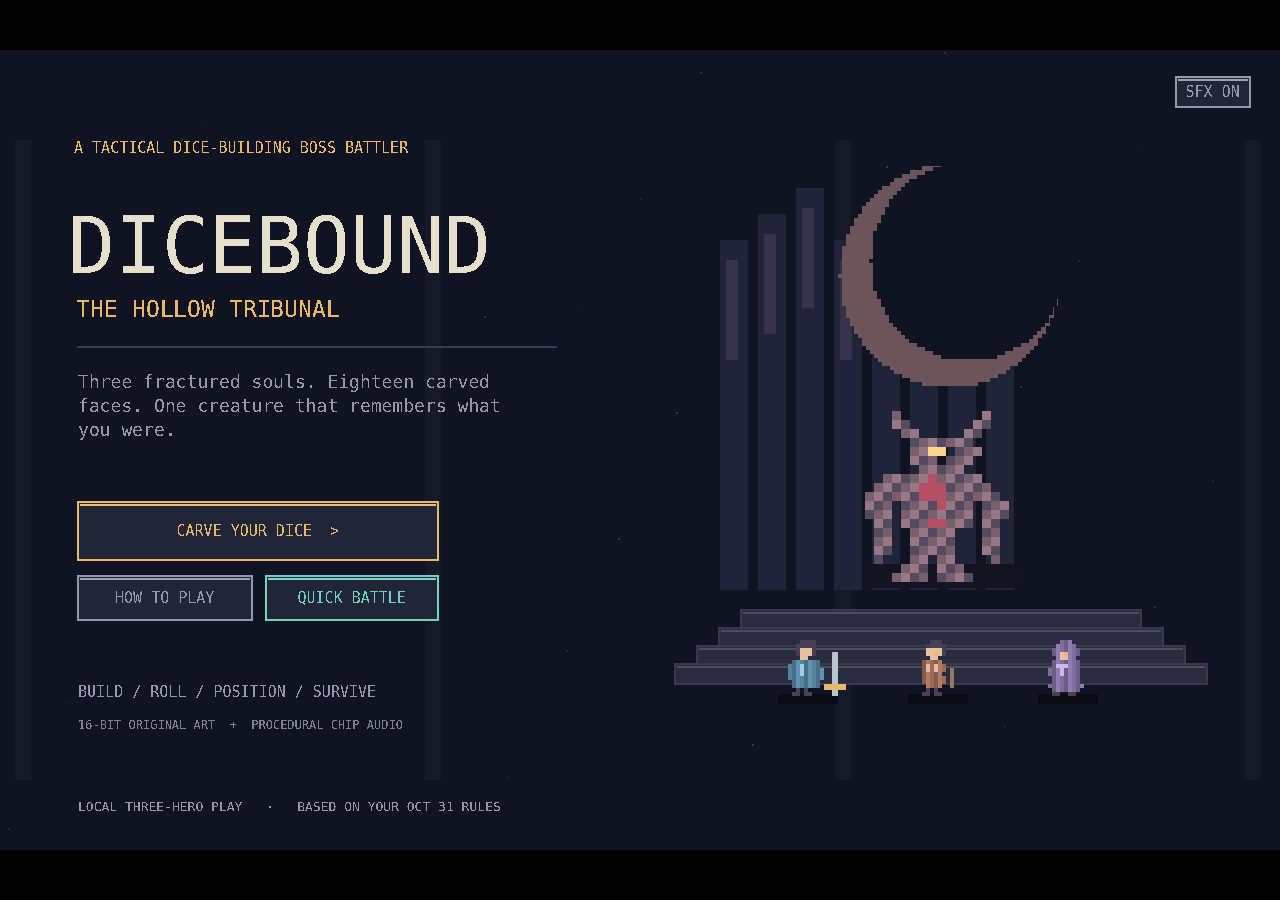
==== docs/index.html @ 030cc80a "Build Dicebound and prepare browser game for GitHub Pages" ====
<!DOCTYPE html>
<html lang="en">
	<head>
<meta name="description" content="DICEBOUND: an offline-playable tactical pixel-art dice battler.">
		<meta charset="utf-8">
		<meta name="viewport" content="width=device-width, user-scalable=no, initial-scale=1.0">
		<title>Play DICEBOUND</title>
		<style>
html, body, #canvas {
	margin: 0;
	padding: 0;
	border: 0;
}

body {
	color: white;
	background-color: #101321;
	overflow: hidden;
	touch-action: none;
}

#canvas {
	display: block;
}

#canvas:focus {
	outline: none;
}

#status, #status-splash, #status-progress {
	position: absolute;
	left: 0;
	right: 0;
}

#status, #status-splash {
	top: 0;
	bottom: 0;
}

#status {
	background-color: #242424;
	display: flex;
	flex-direction: column;
	justify-content: center;
	align-items: center;
	visibility: hidden;
}

#status-splash {
	max-height: 100%;
	max-width: 100%;
	margin: auto;
}

#status-splash.show-image--false {
	display: none;
}

#status-splash.fullsize--true {
	height: 100%;
	width: 100%;
	object-fit: contain;
}

#status-splash.use-filter--false {
	image-rendering: pixelated;
}

#status-progress, #status-notice {
	display: none;
}

#status-progress {
	bottom: 10%;
	width: 50%;
	margin: 0 auto;
}

#status-notice {
	background-color: #5b3943;
	border-radius: 0.5rem;
	border: 1px solid #9b3943;
	color: #e0e0e0;
	font-family: 'Noto Sans', 'Droid Sans', Arial, sans-serif;
	line-height: 1.3;
	margin: 0 2rem;
	overflow: hidden;
	padding: 1rem;
	text-align: center;
	z-index: 1;
}
		</style>
		<link id="-gd-engine-icon" rel="icon" type="image/png" href="[data-uri]" />
<link rel="apple-touch-icon" href="[data-uri]"/>

	</head>
	<body>
		<canvas id="canvas">
			Your browser does not support the canvas tag.
		</canvas>

		<noscript>
			Your browser does not support JavaScript.
		</noscript>

		<div id="status"><div style="position:absolute;left:0;right:0;top:18%;text-align:center;font:24px monospace;color:#e7b86a;z-index:2">DICEBOUND<br><small style="font-size:14px;color:#9398ab">Preparing your dice…</small></div>
			<img id="status-splash" class="show-image--true fullsize--true use-filter--true" src="[data-uri]" alt="">
			<progress id="status-progress"></progress>
			<div id="status-notice"></div>
		</div>

		<script>
// All game resources stay inside this document. No external requests are required.
const packedAssets = {"index.wasm":{"data":"[base64]/IaeGt7DddiQG9nGhp7wOW7HyeUYe0mEu8hhfMrgxPD1MR+MNySrdbmh+eO+vq5vrDOTsZa3Lvsx76xPCkWyfKMun0VJxlJwZP5aqzVzqtiYJGNh61L8ujRsjUmkEmuSeiyFpLKkYix4Td4bT4qT2+sJCuupuHVtNbJvpGTr6zNlI3V9f2NDWzquWzxOr27oIVVh/VRzY2PmFanQGlo/rps8Ho+lEuOUw1hAMp6AZFx3lZY0HqeSxxuTzhmfCmN5fVo56cZxynsdG2qSSXPqekvH87VUiwkioMH5pOmo0JpJ9VnXV/[base64]/UpyVVkwoKKmcbqSPzjSnibqytTUpf1z5fT+S8LvXIZiCwzkflLCW4tbVEk2sJi8YJ28fazo26xRt1i2egoDggsFpb26gbreQ8HteUpDgvWFIkREponto71rwJiXWlKwVvQzMe1zmP14Wu11M/CVPRDlzXnpI8x4l5jeXGWOGiUFjTWwpnBdp4TZBrXAPEjrXHpbpN3h9PGc1Y2ltO7ybE3KjJcCwEJxSdKjRWlqHQSswj3dlINEUGuF5XZwrZdWLAuMbmRPZKOJliRo0TpLVQM5WZksdKeApyhfBYkaJRV7omvxo/[base64]/[base64]/[base64]/MsMrq1ifKt9ZubrNAmaiWlzFh6VKhemS3tibCU2hpvc5tKuySzrxel6fsc131p/[base64]/mYbCxxTZRdsc1WOSs3NQ/[base64]/KewGwTu5YMmpsvG7PcrbexBSucU7TcUO2M1e9tElmXOMOS7ThOWkFjM2ter/sgn4igxgyxpdRrylQSvPMJG+hsLtdcggNryqjGtXdLWGotnddnDP4pLxK+FiZ8RD0Uyqa9KjleyWAqUjc2NovY1P75ja153rT7EnnJsT/pA0GZ2mhcW5tKn1nDLVlpa1osCXhtLeVe42Ui/xpm6bZi8drUpEsoJy3szBLMhCWgeGERa7WtYTfc4/1fdfa0PW24P2MM9mdlf072543H/oLsXyr7l5mI/YOmi/1Dkublsn9Ynr5Czl8p54/I/lVy59WS/2vkzmtNhv2jpsD+dfL0ouxfbw5i/wZJ85ikf6OUdZOcP0fOj0vKE7JflfvPlfQ3y/4W2d8q92+T9LfL/nlS1vPlrRfI/g7zUYvDnfL4heYdfO8uw1t3y617ZH+vybE/KfW9T/K+3zyI/[base64]/PL16vj57wWnTwuEOPdypN1+oV3dpnndrze7RStyr5Z3Ult2nFbw/geRF+vABvfuS0+YIDrs1m9NnpNpnzkgtzgo6u3NnpKLnz0idLujVS89IgS/Tmw/qzYf0vZfr4WF99oozkvUrz0ixj+jNV+nVq89II16jN1+rh0f18Do9XNTD689IW95wRhr4mJb+Rr26Sa+ec8YMCXrN84QeVvXwXG3KzWfMzQS95nnrGYXIbZrmdk3zPL16vmb6Ak16hx7u1La8UK/u0sPd2vh79OpePZzUw30Kivv18CK9+cAZEoR7iV7t1sPpswKRM2el2LN6dU6vzp9V0J+Vmr30rJT3MmEz7kFN8pAeXq6Hh88KKF6hL7xSUz6iubzqrEDy1ZrLazTJa/Xmo3p4nd68qIfX6+EN+vpjmuSNevMmvXqOHo6fNT/FNCe0Fqua5rl6uPmseYSw12e36s3bzkoP3q6H550VnHy+Xr1Ar+7Qqzu1ES/UWtylBd591pwk6PVwr75wUl+4T0u4/6y5kaBXgD6gh5foYfdZ0yPoz8l7Z87JzbN6OKeH83q4cM4cJujPKdbrCw+ek0o8dE4g+XK9+fA5xXph/+6VenjknODNq86ZJYL+nNDca86RX7vX6rNHtaDX6QsX9fD6cwp6LeExvXqjlnCT3nzOOUGm4/rsxDlBtFU9PFfzvFlrfYvevFVfv01fuF3b8Dwt7/l6eIFmfcc5Cil3p958ob531zlh9u5uvXuP3r1XG3HynPkSi7pPM79fDy/SwwNam5foG7u1UqfPS/[base64]/Ft+Mvz6p4L3xps8FJn/aR9MeyU3IxPiLabAE+97fOZHec8aG7yZ8yivyAzyMq7EizHYQTA5MrHRu9Jb55pI5/2XrQ0tJOY+2iw0rQnOBuvsLps5ZPMV28ENZ/IyRGMM/[base64]/J0ZjStiwKK1FCpwXQfAanAZk6vhtMieqjK4bWo14m5qeGaAtA5i3ah8YFbCZ6AjGEmLVY59ADWH1u2iis1zplCMqAdrVQuVbrGlQ0mFZoAzuiBXDQscgu8603WYtso/VAe2tbuXEoIALwuQ0xzu1EgZbZuGBZBUNIIVUwwDD0MqqAZx5pgtQQUOmY1zjC7LPoWlQOj4GTHojG18MNhqCOrFSrFayft1ehOw3yRKFESTQNReIhet5s3+sBHnQB4AEc5CvhYruVRYNOAExKV+YlkBYdv7tV2hxp0DOAnjvGfHyej4w/6IAhePVQFCCF3Pjo+04KMc4FEo9nRVtELGAjIGAFdsvLNjrveNpCGUA/30O2LwSq2FNMD9QEerpiIN2BzrDsKHQ6TgCiGPvy6ueAZAntW602W5GjEujyAqjvM6IPWIMlyvZ6rR6IxllTlCguhpABimiKvEucROJWq/KoYogOlGZd2SoAd1RnFXR+0ZAq0Cc/Z1vEliAdg8qjScYtxo9aEiNaEIEh0qfsQuAcynI/49GrJu8VuGlKVj2WX2HFtHQPAAFPbSzAUqwd/pL1D5ISDEsMvVYGdLW5ddH2kRKU6B3KBcNI76fWsw0jwBzcwYfFVqvrBRe0tmQmrgXcyZz0N7q1dDnYBrCOUPAtwsnZPXi46kgTOZlCGJIrEUl3kziBMOQRkf0JHkC+4kzH17UI4F2KmZZ4ZUkbnh3nyUE9kZ210Bo79H3rZz0JNWedQ2kqwoIv/LIFw0alkUvKOidw8cvBs9aJUK5jWgeBDQ69tWu3Z12ArNkEIqNAQLci2F9mHyc5Ao3BOXL2NMoAKvmLgDzYA3hp6Bn/NjsDUFB/[base64]/XCKzHk+v9oKDAMFl/+cvbd1G/sJQtjbTkTBUXDVhHavtWmDUI4Q1oY4jQJy8y7/AOUYykEbwGkg0IryOz25U2+IjJwX9O0ThV1hBQUARvd0yi2wEHBUIBuFBCo8qItpsh+LVlYTEdSIKgfYHHgk+q0EBgLpWwWrmIcm6IIMxp1q5WBt7/ZUKnIisSdhfdQ2QUuA3xNOCiSkKILAVYAC0DcgIWwMmxtKbhREpBLQFAxEBX8K6SkERDKDr76ajC/m1nbMIKqkEf1kxUPco9Zf0RZDX3ELQzAFQh/nFnyMPKlwA3YVuAyLIuNouQxshrrFJfUhN0OycIy0lZNYW2ThIGjnfttK7fKc+ojNKygj1LBA23cHW/VtHI0gBtEnOaC2PxE0uSqLKkCDBhBIyDUKrTbYKupkH0JJ3xQp64lRokKhhsA0qjZ41ZALgu9dtL4goySKs9G+1ZvlwIzY5Iv+50TBbO2xisJmxYsEBoETYZHkGFgLebothpDIoBE/RPf6AP2N3WH8sNdDPXyO1PuHLtQwMrFgS4YsGkLggK/bRjAJZZift5+ywxabaUSZeJyc2uVPCN7BlLjBOuiiNlL/RcZBpGjXR/cE2gb1ky3gmwU7RgWLlt4TETv0xV3+cZvqQ3XYQG1GZssiQH7eF7upyJwiLIB0ef4ecK8yRxcFIkTzvQQcUNHuiRFKd2ELEFmfqrTNhxBwv2N/xwpK4DXrq7aX4zOMudJTC7U2Y9tbg7Jo+qYn+T6I+6CVcvC7tu1MEx0ahUs56QziqPFFluN+JzODrjXNpiWjE/EEHYGBtoWc+G7uLxGpOBFFn9x8WHnp9vQw7IIaNGqZEwXAC/ZWtigpghn5oigiBP97IBMuvs+/z1O3d490wgnoqCVYYbgGnY2Do5CDUFrMWiOqwzm1BxRQeZB7jl7ylVc8Qxaire01D8klRTnw0XfkGQGCdobmIqBFFS76siJLGBHoVL98l1zD+oVVFLfg/CDLCAAaOGBSu0d8bTdpiwo4EjpKMrAe8CzkIEKFbJ+YZkYuj7MQAo42ctglPq4C/6IqsKQyJ5waf4DMP4OhZD5P2tlL8QJLAGTqfFWZ3WUkAVSAEfC9At2CuomehppHBYLxbNoQ9+KIahuYU8gzUWpGoJmMNgp62Ox/3L4PeMB+V6zN/aHCP82Hp7EO3lwbRBS3Qga520BpbTanJqxAdrsqZhygFYkZ1n2X+2P3hHN/CYhEKjXeLpPgyOSWXZMq9jGqVo7aFSEFbul37yaRN9FBYj6h3TQiJVtQX7QDf2cvKmmtTnneZiZICwiIBKkFLTa2Q1k6XwoW9DJaU6t425hhcUIgFY6BpCHVy5xyAH/hwQIYmbGd4NrohlMHDgxVeQZ0XTnM83DB+3vQIvQzegIADb8AeKGFVYDg+C5iPHEgHnCwhik4AHZKEZA6EQSm1QjkN3T7TXfwuA3D+CeO0rlWWPAq7GJ0lt9BBvWNOVj1Cl+GlVAULrEtRyOYJpqhtCJMqOR9N9T0ts/jX1mz6mhJ8jkQmBpUQVwAlVSKzsQxotEADUemgC0wekBwR6p1V6AcMDsnOhg1YU9FES2IlMMgIkthzjcpQYn9WYZnz7LNnoiBCStoTzqo3VZtC4wYFmopZjFqcaIc+lYBqbDk3Zep6gZqPpulGlrsBxQsVI+oSVrpU3aJMe+w/zXaEuIQdJ65AdrqSZvAF8KIhAQSoVmGFCg0Zv8c3BpyUHi+/W7kcmenpE0fmiAukFfeg1oDnhf2LI6gHY2i4K05YCoYldaLha7dMPTL+0WXF2ML5Tly/0I4i00buqBv/Q6TH7a9nU50INCy76GaUeHHo5yYq3tWWAbzFuCI/cfiVqhv2w+ADeHkaCRnkaZZZWIUF3c+jsbbwQBCK+wHGJ15M4RS+91QW/x/IBcG8+mQg6CT77W2ywzsgi/IJFhP8BLrrhFUp30MCwx5CLJRHqHbLfgzivwmYg5wiBwBqG4Lc5CeiBpLAHfI3xgL2EvkhhlRhWqpJXMBzw5SAv9FyfKilbnHfAYuPSTBeA9JkwtQJ+YZCFQ8LQPywV6PnoWVDDqTUQbuKkAtiJaE5kISg2Cg/RXQlWCGwBq1INyl4TBSeO0dkxuXrnC7hH4sKam6/37A8HFIUrLHkQUjAT+nIg8mW61SQN/DdjxIZTK6fyFun5GlWh8gdITCCSj+Ue64nunEEaUuftQMHW2Ew5DeoG0nEgGER5uFetG/BBg+DpBnYSDsDva2Y+P9AfAbYBXYETgyW0I+QQMYMm3nTljm9tW2Eyg9iXrYCpjCwdcbW0Dhb+es2FQ282IbX75Bojv2MrvaUN9GN7XZbagp2KmlOWQWqM8RM9Fu2FTsczFZUeBtlEBUlz2TvN+9390AMdES9i1Vg/0t5pR3o5E37/duSXFroOpOS5SNL/NWixnLi6CA/VaMYLbbUKB5Sx5IYF9BxKHmNBgQZwBXW1aiSYnWThFofw6986/80b6zp7osnTorVRaKZnAI+pjuppEGc09kK3oDvCMISYvpDwvHC30omRF6xp6MXj2Dvwe240WCOW82Q1MRt23q0zb21PiE5kugAPWUeCDSm0OgANsIc+nDUrUFTyeaX/Wto5f0FUEGjjdwoU1+Qc8NTN9AtAHBgv5R3wryH0pxoB8FuiLLpm8ivJNMBJl3yMvBgsQ1A2SCGIFOmq+0jv1rf/Fiy7SJx7QnHZ2wthe+h45MfxgQzAPkZQ5jtypiWdgKpec4AlEPlEcyKNx5zF0lrlphN1TVAGLaK2yUGdKkLehALUtyOxcW8kgDo4lEV3lazgVVfXaIbNdQ7QVP6Sg7tkD7asXaQ+jA6EIUD10IFe07c4BiWYiOJr7MBCN3jCw6ltBpW2CEvg8KHFam/DtuRMOHYdzQKQU0EgylIKpycK7CoFFOsCgWaji2rVi21LzA3VQooCJZRpnbiEJv4qEA1xgG1VahAdsiEkGin9ksZYi4TByZHhloBoIAkvdE/xZO1qYLFTn4/8YrOwIDtDlfz3zGOxmUHVNkRkWMYZFUcrIg/hz2kLEdsFDxhRF4bkBDk8RANJ9yFs0+0HbOiH72F71r2m7XCAdgS9Dx+b15tZ9wom2W75I3ghOu5EVUArMq2lEjPyJrciJGTBKdvljJxfMSKGXIYVeZXiBIbIjdJsmED8TatWrO1UKXZ6UfUIwOMr1cDnw+iAPVopxIMbuKSuUxKymYUYd7VB9yq0FwiI4JcpKb3H/rzRubHxAO2Wqu8sgxB/IU4SbEMxX8wSuHWjXQOaCCFi3lHSIcjTg01bYGMQwEzXHrcRfqRAnERpzaopfK4IFLXIhWJ33RprNq4rHV6NUzxvdhpxUCQaT/Gwv8IdvR31RZbvuihM0xNBe9PyiKnvXH/Fxe1urEFeCCPTDpEOmNlrrkRp2Y3m72ObQ3XRD5bfFluzIcWroOBqJRQjyW5gPet0tqXBwUKMvcfg+IBgYu4EfdLIjPYFh8Dvmb0ep/R56FRpTASPFsEUHpQIT9AhUAtcx+CQYeNLrlD/pT3wuj+uKp4JaWKy9qv2iIMJ1DrJoX0aZyxyhHkQ79UXLwiQKeCsVwyVJmhXwFhlPIH/Ti0iDhQeeWIQT2vK9EFlH/AMXBJAPvA1ZCOQ5Lhlb9UORvJcKIDM/t3i1Oe7DB0qx61tmU30Dnv+Bn037INxuNqMxtVO4yLdBdlY1GIzD1q5x/pncvoqSPuyOQEsRKh0MQ/SEuJCl2A7COFMShJVS0iEOiU5tMAG0ph1HUUvPHjqak219xJALY3Ka65O1QWCKdNMRU3z5kE3MqojK1Wn01twpGmnRlr6I3lp4pp9wKui4MdhJpcajI8nwI/cb7zXyLZMnRQXqQLB0ci3i14CiKtblq00wUOWxnfZKj1k5tu7dYde+hPaW1zY5oCqRO5xTlxK8kSgMNL5He3ytUtNrrra7SrqO3vQBFA5BgvkAEai7+34hpKlyD0pyC/[base64]/oR5jG1rWjuPhb4mx/v/hwcQrJLghJbZyDhaEH/WKhsmHlRKS/NafXFbywCNTjkO1i/O/Fcml58SLk/wMq0TP0IFjVbMQbgg2iv3wXtdyStBJLcCxWxY8ybCd8AaPoI079Dk6tZPrv2LWRsQP/oxf4QQE1J04V9CeHq0wpHnUYqBAmozKsBPqNOSSJwkJ+1zWBcQqAxxesqjYtcPX8QFmOqKQSFaDdWerBRRk4eNXLoKRyxCFy8Ai6E8AJPg8LA+x1JcgwqyXnJ11wpOZ/AknQmQteXJByuOVQCzn0JsNvgo0qTGVglTnnooQR7WL+H91/coY7/vNdCGS6f8uCA+9hmAM8dOiK+54u8FxsYohyospR8vsOkHuROk10rAGKNPSQu0SikdiYZ36u4IiRDDWyG4snbTMp2gEy7rA72raLe/YcDsWI8IfGrWq37uNRGkg23hKOQqbA+C/I+NglDMgQRYgVlFEX49qiDhuz4papyxDyHDcQ6LE2YOe23XQZzJdIlBcNk0yGJujVThgvyKmqhit59h7c65HF/zHZPCXbfgjnX/XinBMp4mVUPuZ/wjdFMVLe5IXGnBt5Du1QRln3EVCqgSGGBgRRf93SoUNUQWtLXhXJQxBsEHOHVujtIP1TGbHESNk6SLkjpQ0x41C0PUoaNT3XN8+2YcjMQiRx010SVhi7AiDmqrMDWUaQoNbvcmSZm1X+ycH1s+J/JsfKd6EDxGNEd4tp0Ltu+j30ujgD3eKB+X9rX+D/1M1TIaQoLORILZiuhyB83R81q0CBTpCYlI4IDJv4fDpCDDAChGEBzEAQFoo8avlvfPff+nfYX6PuYI5SjT8qeK0S+Ci1Y9SvhyyLo06QDjw87gfXCzl4cEcCg2Q0iwhStMktFsSfDqimgljogFDdDYuia/A7epROflQkFzXa9nq0a63IIzOYGCRMbGiGGNykLlQUYsiMjFgbRsVXLszFvsku2+9nPQciC6hXxmeRSvNCstv17/yvWVOGX7NvkT+tGhmS/[base64]/4XactR2OC05L3ARPQt2o/KSJz6oGv7DQI0s2J8emoaotfLyA9IGpq0OhWsPyqjEYI3jLdw4oEWyoDm4MV1K8gYnFrciitgNLkRzmoEAAB8pCrXFdoQDUTZPs3vFpgAKxLDUX+UA9FRcFeISvQMP/Qlxzk5bgsFPqYBtR9gZBowcUFwlj3r20fbmzYYGrLJG1Hkq3E7GR7oTz0Nqa2rwHZ9DzKq12x4f/KXbS8/Dq6Cm7k7C/L25f+KOvbFG9ymv7RtYNPM/7qU6NocCTT2oVPUQRhqY0KvDMMDdimnJQl1EVAuhS3nRES6bGMUHBWNn4zvCCGMXNpt27Mk62MAzpBO7xLmIPQpdkzT/2/+B8AZltiJNxxVvOUID3pY9FVctkmbHHkWQWuJjs+AljcAB5BAIPLcMoOwPwA5XiJnyO5hDousZOgXmlVxjBd8raJdDG1MBM3/7sVR74ikilXm8yh4CTz+iH+YjiwZ0/W0ULyTU/o7BEXazqWQFXaFGB94te0GTrg0sWCA999JpAg/gBb/mVPLNVRL5mPQ4quPyFj7YCBeM8pre/CI9/PzeRrU4PgraEl9+1S3qQehdcMb9n8BF7/hzWoUiSRuA7CJx/2pi6f+D/9dPmNgR1CXHUMGkgmYpG3+59DW8W8LiTvKWd/QgXoVKhu/COLxHPcOp2T815bhMDvEnjp1KrR9frhHPfTE/RWhVeUHigoKEjQ21BBvByt6OXlR5o4t0ZpGL6608kCfGWDHYFLcLIdhpapsuYIiTH7//b8JmJZ+ZcTQRupqjGCCmE+CStUmUDSyOQBkzGVA29LnScJcwWkxtFDVSno9oKLTFg6hoP5Tmlh82F0Q4vg/oZmYE96uUPkP5r6bjXnQ2ioy0vLAARn5jvS8hgy0UP6u/Qv3l67+lzErKNOFxKtB9QmwxIFmRQXOVhZ4ucpdCUW9GAFVKiJoVQJ4dA5bUSGxgTyA/NHQhqd9LP5kIAS0SJ9JkFNqLFUvaluRRpIllcEsR7toOZ13YqMTIcXdKJKC7me6uqDvmhzE/kVLZ2+A4i3Sgb1PH7Hv9Xo2PKlS1rkJCjvXKYoP+Y/j79/7N1txNrj/y8e5p801GqpvuskuTLbcSYjSvlUVijTS9R8UcZWb2ay56rh/Fv7Ns/wePZjDe67aYxb3XGUM7+D+7sPppHs4pdnTweNn7Xmvff7zs+fPT7caJ56x4/AT9gk7esLuTZtze0wbL/s9hxuTrY9tb+8Ju7Pfa/RH1K9V4RZlW3dmFtWEnHUoP8ZDpBuaRuDG9C3Gd9vQF9NDuAE5fiY+WiNDoiJIaeHKiIHE5OHiOEUaTAlG7lJHA5LK4FtplyFzrQyp4YX9+xXVKRuO2RsMY3SpIwKixx0Hvo2wZiuKLZAitMUlSsQAeYivlbogCNuUw7I8kDt/UTp//zvtcrEIMkFX/ha0EbRNmUGzCe3aSkiF+o1gwYaHvsM/lA+roRvmBghbb/fTJHJfouDtqfQyruuWb3f7l7vOLQ+OreyH8hJuX/gy5OcgxMetPw7lP282m4KhVmIYCNNge8b6NILQh6oexYU2axPYgooQTIqB/xaXFyeyL1nRTc0wd8XvMdZi9F6qRtRvy6/I8KmE7ZgsK7JDdIWUQhkSSwcSKg6ZQ18Ql3VWmx9B5LLSD+7fyJq54/Elk1FlmFagl53Y+r0f9Dzr48/GUrQmEDgjn7Xarv9fPL8i2pei1RkJvCVBDktbELcOm3CsG491jh/vJJ3JmGO/b0/+QW2w0v9sizYMFRhC/AWrljwlqtNxpMhTl3Q7/dVexGiOZ+j6whXH322NunF9SKPeoq8k76JuwxXVfY0/1nmz23D/[base64]/eDjfkcYEc29obwgKVXdPpSIuVl0CVlfDgVQf1OKwGqiShEJZs6c0QU1CG0T5ln141tUO3S60ye403xxhraBgRb6kqyNi+An/QpYusizZE32FQZsbYE7MUxLh0NSYf86uoz9FV+lqk10XtNeYPmckg9zVeOFEzGM8dYTOGI9lvS+waoy6s/x36LanqDQZxsLIEAJdfsOUPeRgdFjUE9d0JS8/F/bdn3++qVPJFF5r4UysSKv+yKCId8zFHDsgxUfLV2z/[base64]/jFAhhbuJ73/pBgr9qNWx2XNnbtQp1J8vGqMoI53B/tXbiCkBKMQ/03x8lpRsoPKgG5iKepslgCKVcaSaONpN0toiz/mbOeIZJKsHdpYQldItOtOJbSarshD+CwXJz4ddeo+ZlZuN2nMS1SRFEC7x+W7gcpBEN2LqS3DhEqUSRfkuIxZcPRpmnwXQ0dFyQEDyCUhOAVldJZBOjJom94KHDOxdo06agZq/[base64]/4H86hqt6J8kSrEr8ZCq4OeZHQ0Q4IsMGHB2I7CVz/LgR7wEDZ0pGdEgDxNyK/0HH+m1g7y6LcagGfCY6rRPHjNhtpYzUca6bO+pXdaxFWAOLIDCcCigqJ0k1YrwdarRMZ6iXaUVs8EAk6UA9riFFVPuYZVTskNvxKDnHTHq1yTFjAEnGLW0aWHCjJsy/6ESBTmNzRFmx/duiZXsdTXPiOURbk6UPnnSqLUPN7baMbfg2zFHGZpQMtGG/5wfzLI1IuYPPgnSpWFLpP8rQHmT3UgpPPH1MYEBPLQrOt0dVZYX6THzs2ERwWHRucmw5e/zk8d/z32H99WrgUpAvC29xMphCroYMF5PFEQiw36e4FMYO/RX8GjY/wyVoSuZ/YItfsn/g/9A3IWBwPy89Bz04dl3lMp8QJlSAKAmO0gjK3tCT6kAjZwDYP/L/3NLdQveUYLITe4SMlYJFZBmboyNfNEzbuGwT69t5+xjAR3uU9OlPOAm+ZVC5iyi9Gg6/ZAVyzNZ10ZD/x8c/5mgOeQF+f6IWtZPxOleOqmP0A7RJqF1xjbIkoch7qdHggtE+yb5T/KIdTBuVHCbnhBafxHqUKHrUGNqRDqUDKG1cV4NdBWc9tHW8CwxKHFMF4ZrbqiXj8XlYGZYujzCvoXzKWApQl8axC8dhHwOmHEyixVoOOZ8MMCs19kcHSHNfrBTQJAEb2Lxu6H+QFffFf/Qj1+O4fIn+LAtOPwtHWFFG1pbxyJdEMEkT9/janmLYilCaPFBTcmJMuv8kIV70YJcceGeX/ymgKf40YLvxb3GD29UL55WCDWcx/Jm6YPC/j+yfkbJd1/1zX3Uhcwvf+Qv/ToZeruRROIHNi9+xLfqnWxL4B24kfl5uB3LxEVKr8u4Gb8sS9Avi/aDPH6A0h/IaxFgboLy/9H/t6Ac3K9IC9gyqs0i73BWc+uoXWQbHQF9oGmCEmaUdSfJ4TKXkJ2UAFQg58d05moQSocU4MwBh2bhZTV3clKYK4qkynGfHEboFEbdeZK7h8BBa+VeeSGK9ljD8gL8nL4os+5TH76+lFx4TknAL5NnGvcethPdg72yRHSebXTHZbnfxe/H65+zj9m98FSJyFB67BIK1V5USWohubrdkFAEm0IED+NnKHrBpdIJ0+qfu3Qzs4IEqRmEeErb+EBhzQfssy0dAw2pUYgdV85tueA7Q8TllkDBVzjaRibkAgwQuiZqGdj9p/8Q9CRFcQI7lfbDVlZDf9kG7GN8EPkrjUIbsOCeIYW8hXNF8wluSRstJ2IMV7cPYw6CHJp2EQucrFYcX8qoClYH/5Dm9XsKx6E0qwYLIePKw5PiM+FtRBahAQvTy4BGDW8S2JY+D8KoI6lLd2nkVVsoeZwNUUj1T7hJtS0YY7AoOS+L4Z9w4RfEBOo/Au6CtVjROWXbBVkF3CQcCHq3AcABhgl7yCvBh7CxlZwWNJM//hXX3g0GAF/gDDiqCTG3i6FYrL1ZOhCLxn/ta97mWdVVJb1fOwDEoQUUoyAzyeKSi6iTzAUs8I/tgnf/GqbJBn2OR1xteH67cz4FUnutGdTeXoVleALhC/2DPchIYel8VaFbBIVkv4ZPA7yFAVEBDKz7sfpvBAfWWi6Akvuf8IcfyW0I+dAuiM0RboetW8Db9FxItZ/w0wIseVC9VqX1WHI31UNeHKNfe3JIA1CjxecKUlrhbAXMaDhl2SUDQvUgNVYaSwQ9kziKnyBcarOHcmzmp1/2Ix8+StQZzvxkSiiVRyzOSgeoDLXKpCJLIyL4FD2aUhPOQc2+R2DLPmeB+Bbwrp21YxQJsCwwWBZBLAw65AJbyFZTF6GjIjqISBupBUFTngQ6BA++oZOnKoHYKIO0oBwQGyGmY06VuZXiK/VJBTRA9GtoI49QOyFh1RYW1XCFhu7IOtqfzyYlFa2QSDkfqoQIZM1S/NbYn6bMGnbpRoSRs7PHWcWG1zj3r/MnjR/9JOHm8Q8FvdWy7mARASaiOjJtRLW23a3YIhawJ5awg0TmJ/uIAnWjoZdRZA/SSoDKljFxRVsX4QlHaRfJIDJ892qMfi3HzkTqNa/Z6vT19o6MsMrdXHaAMVSCCcWvMNZpJeKVhfNB9VVFoFuLxjJf/fWvQ41vDd/qUxn0bx6HSOYzpXjpXPcLF2Z+pz77KRm+43W5rjQIVokdzcTQK/B9BAxqNHhmN9o2yUQ83DOezjUp5gnQZbbGM8XAjnbmUyf24MIi5ekajeEpTWILsPGMVKm8zzraRsCqGZdCXqM7SLKaNk3Hk5mlbn7GQlIr/tHd5YjcdJj9c3+UzyQ/AHzFWV3wUDJDdzgEfim+JmIUJ8qTEdnDzdQVocVoG/JY0UWqv4y2xAFoWng7qExLMHwMnYrrMSACgBM3mOhSb21+wjfMnjXlMpuNKYFfklDdo6EWCOIF+g0teIXKZbNUu6G1V5bwGz8sPecmYIOMHOXndOpnJZuhLNap9C6aJmeGAWxCpxmm0nlqOHR0KFxUxL5u0r6ET0Avhl1JMq/FHj1LTdBypNVWKnwDlc2hGjNxMYFFY1If1Lh4TSypwUqpYMNgxkOZhyqgux2N/k2KtfJj446dA9hM4GwYUOTPM4gfsA+ytnLU24fOWMXScykRLXuKLe2BYhfScjGmx9RK5RF0BrKLiQFI+BNd6WygfMitu+NDKn7uHDlQMvayq+/P7i8/bIyuefCyzp6wMCovRhpOO2R8Yj0D25wfECP8m0DbMtbACbfLB+Jt2B2eY7gc/q2rdytsCTN7I+LPtNdxVnT+yfXMbWnxbZ9vORv/K5qPlo4+W9lGnsWzX3/SjtAeMf+QRBkqJxIi0SoPasY6jW8Bacz19HUSwzE622gU7nNzxpul18kqhozQphmZm02vTvvT25Sm3SsJER22TeNd0KxCUIw5/lgxiK53GDnLAoqSmh3ZkqH4B6f5NMlELIslc1bVdsU3R5i8IAkUdYk8tWHZusc9Aw8wt3vIhetmLD1kcs5GdRLEndhWNyAUAzU7nbVln7AyEkntLWJMLN/2SDkuoD0kTSI5ZKuOQ6TXTRvzvJLEvftpUHo2bIGXWEe8abWBrLcyoXogkiXWkwvff9HZip5t2VqhJtCtL7dDBkclyPH8xE42b0VcS4oQR8lzG/MWFLtzPnI8nd+w6imJ+wH6P3bMn27Nnz/Zvsd9ir/+k3X69+4T9J66/eNReunVMR13odq8MScxuHd9B4/+rl/6q7XQ0uMMzQErWS/D2XfZT7qrmVYujqxbLYYoMMXbHjh007/s/KXw1X6FLvvI6jlUyKjxoMKa4u4/[base64]/h1kWblYHCLxJY4kUuOgG4hI4dJc4SnKMWoTalQdj8awgo5GpSRBMFE9sM3dNk9vN+H8HnucY1KL77GLi3k4crpHcbMnPKfkCOOqKan3kKd3nvSLvh/7ARhp44+5t7q7vs3dtXjM/Jh90v24CzfeaP6lfWdAmR3j5lDvx873G43GXKfR4SjqfGOeZ9t4jt3cnN22jXexa3XeZ/HIfENjx465RqMzN480P2IbH7QftN/c+HX7zd/8E/b77L+y/9r+l0+7w8U78NQiBx2dNfOdN7nGHFiuO34QTUGW+mjnzobfZiSN77Eic89uNG6bZ9579/aYaL7xtG0N1oIrYRj1tUqHOjp+a8oh+as/SAbQtHdr+9/Y75gZHTLJ7l4oyUFbwJlwRId5pI98JnFnlAAgx0ycEBLeI+PrhhOohVlyNF9w5F0sbGGZ/knJuevq4JZUXqdhL0AhKJzMP4kz3FACsgbsuvid4W2CQQvLxnXoYDDvJnH6g0CUd1uzVDweGLgFs+qt/q2c3+YKVxTSHHr9JGRPHLGu2w3dQRc2lkijZlQpwl2cxhVNztyMCOJWtC959Ldus8l0gFbHzmxGk1qV8q6TlRCcTttztuvT8KpgPn1pccBj8tGbrummn/zT14ZdYXSCglWCmexM7UoxqXMlTitF26cwPRox4kXX/XkZQoGFEo/SWhXzpa3liGgppH96PRcWFhZk0EOnetXjbTIOLVpJ1rWCj65+EhbcAsNH3PKy3Hy767mOY7wUg/rSmB598jKOzEkgj1FEZhy3U4Yky5aExDDIQpxMXOLAwrKTEcCaQy0YTlFGOUArEG670TENDkpGhtPmbE5bQhQ8FycbgT94DoU50HqbhNFp4NQtLPOOcw1w1rZM0pJZUCijjdq0E/zc9I/MLJcFaUw6S9YM1BAaA20JR8b/[base64]/zEZ81MUkzXH6lghjs1/G6rxbQw/fV8a2KJv59tq4Sgx6tZwgmVyGRjtQfQw6oRdzqUQBqI9o3R1lH9XKFjzN35BopQfh3wsxGqLMqnTJ7JLsItuIXb252G/0dt5vPPOWCzbzv7v58o65NYogtHG+cPLzpt3+n1WwueVr2jMFLswMxrsHKR/BZ0ZvoTa5zTJ29tJeba3TQYROA8y2q9YWW8j02U1ZAwfqbH77vAJLyh9ww2RY9hvsYvQqXbt5nlCF/N+JP8+/5PuzZZ/dU0WfkiW+ZPe7dIgArwpwNrXWE44nUwGLQrOGgI+VKUrZWxJ8Zqr12SCe0nhCBKUidb+ewL/[base64]/rFPauXWK83cElY37ccwKKW0JB5w9aB7iZZsdojYzpHywg3TlFwAyR+8njHJEuCp2pYxikpM4MdGRGvuc5Z51jdFaXbwAFGZnUIJPqOetEV3VAoswUswZCok7flejplRSFLHJDx/a4e+DbXVpGIXFujWlN+iyDstjbu5DNbvOgmTF/kvwC5JaXYWfvKnb3eo/pyg4cFJNAg1wH6qG6JwVGVmoKGfT28kn7fv+kSjmanSTxdj0gbCWsYOovmcYqSX+3TEuoauA40tcJoWuFj9DXn7uPKmHQTSykYMzNEnIr8w041sfpw2ZYtmvmq4B3tapXa2MadI7trQl3dIYvQ//UUtYleCTkniPGaGSYKBdoMvvtMIf2kxFrm5SXvYRNXFatqK1O8HLFodIJKkK8H2ckq9fRSpahnYQ2DRRARkeyVTkVDdfJIj8atSzdJwu0AkpR53xPwp04shhvwJbTNl1If0YWWqIiEfdji5Kb/[base64]/e2orNFL+VL/kv0YaoucXRBFdduIV9wmqogM2DequLhHn92vQwT91v2ljskYWjUa3MYP9JuFHvD3JeSe4tCxj4aK961w4CpHPCcXp/ItaBZbZ0TW/8uQNXpMzJobzjRLmdmTF1oLRi4VMz2eQCGo8NMFv4kgMkA7hGqdTt0cu8TIhMJngwwODk1JnQZ09qt0nF+xmhgsY4rKuk8PZhf64KztGQydD2O3jUVqMXlYek6gsjgkTXlHC/5yu1MRlFcXRKpBtZFwLSAk0/JkYOWxEikjTVZ8kYlUiECTekaESOrk6mGzCe0WgM7QvhVvKehziyeBJzdaYH/SqBfGRGzf1Fbi45EZWwlDIbH7efn/IPwp0G4taN3GF+lx86FkK2hGBMFCvpNFVEmyHLEAitYKE54gfTGNXpJ2cL0wv9VeEIRbavkyFa5uBQmnCUWWdTlch7FWl0Wl+QUJ22JJOUFPAS9COTRJPK8TW2bTyjkDxMRl9zeyK+Qn/E/4HginjUYbvCN4FRlWZ8/VsQub0+/YkP+ZhOpxgZdpZO3NhkyRlEM4RWK962TYSpZcRKh8L77YTVyE145C4fRhIaOj+yuuctNqgjGQHlUj2xNpVNRCPQcHYrvPcMpvskwkzo0YlfyclkgqWj9NAnECiocAhXmcyFcrV9q6rA5uNrsKjY0sqIwR5B3UMlsk4fuIZ/ERDVdfsYQCLA63vcm43YDcWp3dRFD6FHhpZRSrpYsyl1EW12E3nZUBO4uS5KJWRyf+GoD6qEXlplAoE6FbJvYULMbKFVFrQQ7IUk7BzsgKt0ZEXqwthNXXaOBWkTANpEoIaCWEJykapEItVK6QtK/rK86BCNPkzU/hXipQzGnZAWowyQmImGoBRZSQFOUosHHCNKG3KEpoco0ZMl1mO8qPHtyetriE5tFPIl6wBSqylezBEGNfuvA5aeEYZmneotWSOH0elXvMadAEEH4elsrYimovv9lzcBha3Ow/kO+kfizrNNAGnieq0xbGJQsr4GMNBvM64lwak+YjiGtGJk1VaM0JQ2JsyCHGEe7nOVpBBoqmlRfyiCtERR7ZScDfNyQlh4gplOcVPuXvvlYBHZ++996fdZ9xb3DvsZ93POPOz7nPsD/TDxzniXtSh0ZtnXYRL/Ed/5mY8UKH9/6fN/oPe9l/TracYOJIVsnLGdzI4oO1FcIVcA0iKOCwpuHUpLc63kmgFw3CIpTw/+4Ocn5/bxlzPNnpI87LjZn5xbhhlMbP4DQuMMABNVD/EqCZ7/mSZ5jPInOWDfpFxbSdxUXW6ORfVZpq8FJssiztypH1w7H/O9vIcP/+J8EnGwnAVB9/e1VQGiER5277TZW2eWfNHXLeJml4m/k2q0JYrhOV/ITrKJ+0n7bDd7rV1vZTSaqxAe6gDiu3yCmO/QycUH7OMjmjLqmD2sPIfiU2lQujVsWPtkK7VTltWFOza9/pX/6Et4sjPvdA/h/LbfMmesG4l6ioD/kRw5TV+RSbztQuXFaNR9Yv2x+vZ4oDHncth/zsZAVGC514dC0aCuHbggKNvlWWU6A8dPAYpjqiqU6MEa/sUQzNzapei+O0aMaQmvwIW6TvcW72sPVZoRHyApkvGGVrBL7liKH41WSBVw2IyMFn+MZybQ1pOV7aRiOGlzYZi5JTPeslDXa+Aa4KbKucgB9dsDl41QdPmtNhNDuaQdv9ggu9djtw2lzVrOfq+QnWt1Gh+ruVmzA+HJQ0BYg9+zH6Jaxs8lA/9AQ6IwYaIXFb7Af8xBsgMy/CQyVfMcJgPhy4/EV15oMpXhmVuOZrKAGDoUqMV+TQF2pe10damOcqlDX8k/CgXranHJ+jVVQVVB+Gp0QB4rC9tAoiZTBy+zt+7DGi+zYZq6cdgmww57ZLLRaKnVm7+p1YWwvX0atKWjB+RGEV1C5q0vJRGR+tSAlwQRVb3snQEL/v4MS+Zi5R8P/3xpniSdgkjwCVP6++M5iNpUR4/ifE0fckQHdY0HRmKpcMviBvYFWXO5UGChgirUhSCq4eHnYqQKKNuWabfuoD9mGZ65FAx2rLYT+JNdjLtyORlrxfAo3LbTlPpd+1ue1c+8N3+7X5oS3S2adsqK3WGcjmsypWVlSoXiiJuVi17QJ/VE6oCug9dK3PIS7VCKytiK9oTOXPMGUbtJKJWA9xAvXlZWUUuibVgVBrYUmtYnigfGvLHaC5OQH7S/jhD2IblSjVcsSiK8Q4oictdVaFidBZ2w7xqtSWoj6tM0RIgvfn2cq4zkCnZRz76eh0L1O8nGDnrRiNO+IZuQFceF9JbyX1l++bqv4aWXXzYQ9XewzkA22WgfPs992y3EnOM3aKdnKrfaebKm+0zp27r23arrML09KpJ3ttnn6sayegyXXrCaYS8uvBAjXZR9h1sV/XJi9w999DiB6MKA+rVS1kRsnI0WoSKx0EEDneqB7CqFtNUVZ1J4dOibTqiLeglazHsAEtAZ19VCh7oOqCXTAY1AxBRdvDgkSMtGahDunJgjrRSBVB8pM9DnjOpqVdWlEEjwXXOLc/T4g9xAKxfdIsSse50mpidLMboZqw3Z2TpzsHAMIiQIxZdnXMiM7rPIeOX++32esfRLyufwmhdvdxiPPRpvPaddl/Xd18hazi05KoLhG7dkk5vwjlXJDY73uT/hl9GYbv7Zt/dsrhMa7vQPGOs75Y711/D9UNbh+4KXBw1cJbh9ZLEmrvuvvsW/YLLIWZDTeAWrlFvWYdDrATD8W7hM2kWbgbelZo92jKTul6f6goc1Ru8dnKDSSJvHZqkmSbB5S2T60MKiFzqoUXesjlxy2+XDxzJPcebVwVp3DONJfRa/kX80Aw7HP37zAIIlkX08YuQJPLbIs+UjP2L+CEI/8wXQRF4pqmq/EWWrxAvRwwEgTIuXzaSzjxypAIGZZkrDZeptAJwdwUZ4jWEIhvkKkZHozBoE1ICOvsaw0zKKzQNJ2lOstouWdlrmPKKgRtwZBg5hMLEAcsGtrVwm4s6B2TMz09kJctl2gG/OZEJ3pZGb7pBqy85FCg+Lhouz8S0zkjWUreod52U5vTeKG43WmGzPcqIOMhkEU0OqCcSQFRJY+jYaEnUaCXEhKriXeapnSxACEeOlOXSwUJrGhbV+hpV/Yz3Fo/0A6w+6RrQz4Dkl/VT9wjamgRZWc7fZBKSLZPvAos2B6VTzRF5ke8FeZEtCqmz6go4hQt4EF90S/0RtatFGPDysYj+QcduHrmwmAed3Uz95uDiEfEO9dXu8ovqqQDhL1IydrlUdafXwN+NT/sp+/Ttt157JX+H5651V/6WvbXf6DdwudhpHp7r7JjbuW1n027bmf4YBbFjrjE/z/f783vnG83ejbsbc7jis8NzDb7emNstERRzSIssGnyPf3vn5zqN3o65Z3zjs3nRZGCFZIR0M8/2MtJivnftlb3mTry6rd9oTjaGRMhMTup8fpf1F3bvRoN2cSEfDhVzVELdwlEia2T4kEE2ssCwvkURKounXSh3q8f4BvpMZakZ9WtbnWLrTJwtze7qp/Is+fGuxV1pVMl8TNb4C4xCC5nqUIEVYTQzTye3Q3rIEz6Oos1mTsdWuDyIW9ThW+OgMjXFwAm2dh1g1+yYUoMWgquMGfruPtvd193nuwPuueTZkEHjIGVXqY3ky+6+fZnnjq0ZQGcD79eG2uRr0zWWN/P+KetH0fv26W9/IdvzvsZNpV3hVoz4igpWIKvsjowij2ufceFW2fiVjLACQWIK7AEWmem5ksnnh2YPZvmyE8cwrKJg+CDX7YOlWYgPEvlJCYX1W/4lEadLI1W2OuAPeHBRzgLLg6+49pqse1fmGluXDX/S47dvZcWurPiVlQNDbrqvPu3f6/7aVn/N+QAz50GeDi13jruMOy8neYQ5UglNckFeRqbddCMYBujS+6dbe6u3114JfL3V5vEmD6qEuWl+2JNmDs/hmuQaQT75M66lUnklDDHbupVfVYIWfNj/tG2W3M3F0v+C/Wn8HW6WnR0hzEGv64e8nCdnEtVzp7XboLHBftspK9qV2yCNdmbbqALuTPMs8m15SH/pXs57advZAlvehg7ooQENyJeGs41WuaNszZEPtkxDdaH5MJ/3TMNUwfeQiKyyDT7Cr+W18hv5sZ5GPidfa7KNsuz5VpsTr62dCV2Qs4aVUJDQk094BMleHu7krIPKhHIbJ0Kgsr4xn8OedvNkwzJz4bBEJiL5HAB/oIF/An/F91fQy40VTtyyC/0bFqxfGY3weEWipfMcp3jk5wgytC3IR7gaau7D4G3QwYQ2+dZcC62W6YceZTS4xqVtzLVKMkTOLR26HXM9tHRvns2X5QiYz52APqdM2laEPMvzniwQWJaNVp71+LW0Ri80Oo7Q3UGjgCrrnM+Hz8g5qwJ42BuuVNWwXCqHB+YqWbLax2+878U33/xsoDW3Xt6oXnzffb9ouZ7rXlf+ii3cq4AGoYlUDcc4m9h48S/asvEr9lW9F2u6X7GN4lV63sMLkRmy1S7v5/x8B1dY2EHs4eylhs/nyGO57fWxlOD0eRfmImfy8AtXAf264xmhNwdWP9/s9fGO1CwHx+eZa7qdfdPbBtCaCeMfDpstENmB4f1L0jy2zt734he3UBt/882kQcYXD4clzazyAK7uv78aLi3hvIoc+658PT+oPlQMYGf8Y1pxRZbl/oTjH25eUW/o7DOcp0R7DEYSFSaSsHwRUVbVKSuZdSbMIufUHv1aYhWEi1RpqRo+K/Uzij5NBYrTlWzcJce0lVU3LbYYSr+PTKsSm2VfPQekm8y0fSXL2VfJMp3edjMkDPtkyZ8Y99Eko1+Fc4c4x6wyXZ+mR+X7dA+bvpRlMWTZEpQSo6wXw4U7ORGNk4Vy5Airs9zHVUd08fJSFlMLYaizusl/ISw42LQv6JBCPetJ1l/Ml/I4kOXuZKXkEznngOWcReYZ9ZsvSmUqfs+FTcW2WOK+xJewCzh7iU4HNp0GMNokta6UKdTeenlWylgF7BYuSFEyul9mLnHpZPAHvjbQIroJ2GAaIBMjRVS4y4Wp0fYuv7PkIHadN13JOIg/QVaa4tBZ0HGESjao4ZUfdDnTjrLTcGGygUnhciL1aWZS1OtkIMrn6HfpCIeOnKUoc1l9g5GZjACColwWnGIl37bbVUBzLgquKlxkFJYMJKNolSF6KNux8NQJaysu0091iIdDPirDNS10oQFdjo/w1zgrOvpl6pOsgpfV5CEDAE7WsecYs69k0nyMOgFevhaZdBvRmJo903uX/aJ9TuVTq4MswSH+SZ++3pAiHFgAl4uq6HnKBbMYnWnow6jHib+oH+siJKpM16EJGoXAQREtYaJpkZl/0aqrMFQphsLqtH+TRj+/KIurUwplXA+2kPnXMstCbPNKBvcmn10J6YhUS+KdMLL4EmeuhXSQpcJlPUE2lbM+C/mMVpD1iXWZDSim8qEPzjfJ03oi5uu3WXt1ij+SSXqo4lu5QCwD6jnJmBe9HjoGW9hY39O/qm/cXlX/er09e/a4Pe+x/T39PmvVSyN5XIjt6rRCh2nSE47Oy8LeJnrnacCNirvirSiJMfgF/4xMnfcwa5pWP3Ojyriq0hINfAgvFh+yuvJsLPFXx2nm8ZJZaPyV04tiq+fFpc+5u276/Lrp8+vS2ZY35a3JyVd5/lS5zib4O70UvuZsvy4JhBba3l+HLb+OVM8vhzLNdc25xtPmYLpdx/3T5p52XbrG7rprZs63Or2ucdkpzvBfH5rITt+pvU3XTWc0Xjf9HMh1Uw/WP16CybmeyuWmu/X5dRObSE5TJgAdd8ojriM3wPl1XM7muuv+MfrsH57gz+1/5lr8f9bSy+899evX1fNc+XT2nU0JcZ2ezmaziRNdN8ln9r4GZE+Tzcy09dNU/m9L8PX+/cOynrQnzqDVVkn9U2RzSUNrEHS3rl5netGb3r42nV05fXrt9OmV09cPT87m6rPP2Onjz9okGtCkn9HJxb3J00aaJvVVsp6pWXOaYPp6vHGaoDFN8K6Zxs1tmaL31J0wgzONLYHTmCbYOU2wbavcGlsVML9VsfN/h/z7CtJLCphJMDdTA6b7Ko+m785dVqHJW5cWs2NTXvLXSerBJc/04dZN6E0mZk57pndZWXu3BNreib4xv2WnNi6H7x01qs00tLMlJGaa8IxpApnTL3nM1Rz4GydLBDxbwbCpCiLB9rp69aX5dORSWq72CLrG1D/YmCboXZJALnvpaBtOx5Us37H1RX3X0Uc9SbGjzt+6xkumZc3VSaGpTryT87I8i+z2Tm66+WkOnfqeMY26Ms7smORqnjEptzdb1uT53AQa7hunCZ49affeqbN03kzyahqtlEGukwx69dQk0/9hO7nLeunptXWe7srNb2yGdLM+/bSd1NJNz3ZOW9z/0UkxM43bJnc4gN0oNG48eVbe0GwFu2MHVZpzYtCWXM6Kox4LCwtcJAKvLy/Tlf1ylrfslpfSUtU8d2nFt2UaU+b222/fvx8WxcLCwBX4X5DoVP28nJpe1i43GQXMKMTbLZNzUox8OZLz+GdWaMiulv2ldye7r/H31dKGy9KYdOmfIrtXTC/81166T5eufuCmSUxK5q+f3vObalGfpZQz5UqNLy0zTfK2m2+kLLaqpN/y+UwVi2kCd2lB2q5DPtvqQbFV4ssSFFukmHk9K7JLFufYItO/tcinejlzj862ezPkZO2QWcCYS/ruUsC4p6wgoXV99lWS2q/arK9Sc79FVcyW3Wme6t6ml/625ybOQChVOh6yW3SAfcp2uC0Lmsk6e2pk9V8bKYYtcg5PjRshblmf9Muf4t1NV3l9Vm5mCV8777rkNfv3e9VukdWWuX9NOW3RQT6xuhl2+3WpqvtqgMg2t6J+d6uqXt4q91Tt9H/Piv8DeuPv8fMzRGy3Yn1hK8K1W1Rh5t5WssH/Y0FhdqWlv0VGbOIzX5MM+CoJwpRCn5LDbsFVvmY4zOLP1u/7r1mDyL6qBrN1dv9ovy3L+LqghvvHr/x/fsh8XbNoyxpjaUpZmjPNjztyAQ0ZeZuemUriB236bGWafJtNF2tw9egMV7he5peTNy/opsM3spdFja1+Ian+v/zOpf9pHCLK7zdsyDnXcfJNEX2S/wYHALDvpkdBJ3PgjiTsaILJuuH12EbnNzhjJTcSLSMfZtVImnrpmqw+cqheHjibBmQmC0HLhHsj81R13VIG/Cy4NF/wtzl90csq4TfADHqHvUHWKuQqU5woFoyOfn2r9WVp3JKLS959q6UxZHDvWxk0xGGXMpRlnmnRUko98qHDR6yvkZHSTAHKBKSEFGTNoFTnZTaDVIWWEZfMmoytyRUHUvKaenT4z0+6yEqStDhMyXUXOZ/Hu10p4tsZfnFNP8ot+XsNc/KmYxuN3iJXQJa18v3VXLa+/kCdTHnjOv92iaNyHGZbtBJI5eQNRQOu+nR1dG6RmVtZONMsERBX85Mxi7JuYAT4rMbvy4f25Juu2k+ei9/Jd4fS150rrgRmpI0xmx1i5EKXlUp/n83clqFFhozkuv5i5p2+aBPA/RS5JahVp2DzlONmPg+yslpWQzOBll8zkMVrOQE0pq6TYVzrD0JoHJTvgZbs4ilvdLI4s35qxU1Q1WcK9RQozAV+veCG9oI0/GM2jZv6utH6Xopr87JewQQgl53OPtSRXVIMM8ikm1DOw2lcnssOSiVdEQt+5UfiojNdW0zXM2Nlc6c8xIeYItfqyVvGVRUHw4kfV3u7xzabXA2s+DxXSODqqhwMJRbtudrKM1khWJauldkfXO/zagbV7eFiKXnhP2/xLtAJmXnNLb9aMmDs0dWLix6/q+2eTkdWVCdO6v3FRWajbxD381msIWlN+IQTYptCV6VxrUt67akp7OTK651M3pXFwY0sRcbwIy4syxV0bfMRv2/fvp4E4DHFLsfvHMjaPK0YJd6E7pguCJBL7Hb0U4MqBydYM2PjTHUFRR7/GU4Y51YyxFRGkFvyeREZ+pbleNhHXPSV6yDK9yE+qzMwK+8PYJOdnGjAAu7PHP3P2Gqyeb3r9bQy2MucaH4/Wwe6g3+XS1jvywmopig7wVgBegKrEGRNVrCTCl00J9GHfAKYUQLLacxtYWEyR3jZ7Zdp//vN8rK4nAydVNi4OsMgEYyQpol3xKBL7OtSR4xmBEIywWKef9x+3A5sJ98/QCcy+jDn89+x73N5n/sBvwGsPJdLZdZ/cso1cvmBMPNR9gW5jCz2yukzFDJ5GEzbnbk8CSNZSDiTJZsWPOd1OP9pWS/uBn/DsltYDvwyg3ybtZaV8n4dU5raNrkJJJGzmSYr9/hey393Vcc3m39kb7ut1zCm30urScpj/Jq9Z2FL+oeTWVXTzop11GuzuUsYjesvLsbY7+/o94tqkRMXKMcZR+J0Hqx8ICEtnxdrvhWmMPC6tGfN8Ov72t12BlizdagzcpJ0Gj7DCd2Xotfse5vaEjan2OKlSfNnb2+ZTuted0FiB8oRZ/B8WnKmpDDTVr3OXDab1k+qsVnJYuwuoyXkizuUOoyCkEVAfPpsBT+oJvw3BDsJAdm1G90GZrpr1255N5RFEcurcpiHZRl9qWMZ/MgqRbMznHSRp++bu1i8zd0+GmVFkb3d/bwM5327u7ce/uDnriqu6J79M/fOtDaGrK6jGl5I07KbTZ07bacrAEhNufTzUOY0mYOZLAdjTf25zYOc5XsQCa/+QesWc/m8O1eRy6t+7EuY1IwKevleEviR6Cpc7jp9iTr9ibjjh7fAu7isUZZUlvqL1XWS6Id+RRUdRiYX1IJU8XFyH4ciZelDUlf0q7i1nmk1YMmn6WlakzDhH57fpJEZ5z59+TOdBs1Jv42qqpjGnCunrbWVGV18qnbrcvuX/PuZT/3O7Px0YQ9vL7t5eT51oknitr9sW9SG1u2SyQYEcUgNMYOBzqoKgjKyAK9TcvL1gr8+KT5fSExE1jJEt+7e5ZNemNQe+ZB9/cEyylg3mcSdhEeCn98hHyLF1sSf5zTDpv+wLJ1hFM41wEVxCf5PtZ9Tz9X9Zfb+Qk33teqlLJMy0PypfnSX/MIl7dClCogRxrVJfLqDWi4vyITVTYn6TVk2duZr0KloVVJN50bPWRppkoY/PHdtmqThOUtD5lWA0x+e63DSxA4/V8/U2Omn0zX8dL6GbzRv7Ml8DSTA4/n5w3iukzbw8zppw3d2zPV02oav523seIZnxK5O3PBp5obv72jMIVd53vMS0QvhwhkkeJPTN/q9bThp1rMtu2pFDIT+AnHHYccLpx+0t9OOUWKaoeJ0kLtuelonkN2gPh3wVHFhB2NAqf4wlDTXe8HPLPfaFVJGPwDY/qesf7q/1ftr/ZU4cI/DYT+np79lcQXg4x87TdPjaU/+O0Q1Ju7gEr85/AET5zzALf8+1Gc7fTrpadIGEs7xdB5/mpsUM+/34h+nTVRP0s6l4iSHnrw6z9cOy5O+vtaQ0hmN3pDb6T2pTEeKkvwnFeilTPcyJ63/Do8+x/k3+mf79Ay9K3k16vr1pLAdUsheeXPm1fSuvtaTSvUEZj1pzk4pvY+rbXI9/atPpK96vSQqp8LVz9pBaVVnme3jVScSfSPqTKB68cUynZcuPSxdLaBLn6zHoN8WKMsbFxhry8WNXJrRSclWyrejuFJ1WryNd1SMlaYwJT/gIbLEcfIYi2FdyiTgUalycjajmZTTK56WfTL20ieB1yo54967t9tuyZnUzY7UQ5lFWfMKW/rEL8retVeSS3zGftb+jC17IMUOaf5dTqheiL6cx0m/sW2Ov7ltOk2rnqXl94JPdBp3zIGiLyN4pffEEFIEf7+BImOv0fw0P3BqtjUSsXeLTL80PlB5a4Tgp/QuxG5m2PHAy0omvquk3fXCNZ3cdYm6u+modD7IJlSe84N8ZSJxFZEsPLuExAX/sgk9fwYJP2th9AhKXutwq6OEFnD9Lic0Y3sTQjFKbPPpBjF6m6TRPTF+22YqqwkM//mEiPhPMrlD2MOUyrYiMvlf2URkQmjF5YRmppRWk5pJtPZpS3ZR05q5lNQIMNKZyrGfsu4SBVhXtIkaa565elFZPm7qWjeZfE5AvFsu+XYTDdqn64Wf6vfFlNzw37T2xvT91P+XtjeBruK6EkVr733qXknXFlcTYgo4soyN4/eWO3bynZ/R3Ul3L+cnzk+v/PXSK/lZne52D4ntdCfvd6f/e68l0MQkATLCQmiehSYkIQkQM5qFJoQQYDAgQFdIBjEPQuKfqeqWhDDO8O9Qt26dU6fOsM8+e++zB+EJUUww45IVu9KyUFPikgDONf4XTa5rWhpdzObwlTTMtLgmE53kt5/vcDEMBS0HseohTOdIzjOXEI55gw3N0TBazqmG15g0eBdkaoiEXnH+QgC9wN8oj4uJ8vkd6UCx8vNFfqUU6CX7jbIgUcK/UaScC5E8UwlQHMpZwRzvn9Kv+ZW/4UW8KL+iePGOpJ+RPhV/ZJDD7UAVQP9OvPjFsmqSJozkg41qVWVqtVVXDZ6Nl/FNiuZv4VGMrLeU7bnVxFSn9HckDbx5NWV83Bd5jd6lv6Q3xZoaKq/Da/RD/vNDfpVe4wfx5dd+I5svaWp9FeT/5fQG0Y/5QX3BOkG9oL9EtNSu0Ev8fLlorjhhdkNQwHGkzLGYZDeo66TWdX0aKTOFkjzYV5mT1kB/Btl+dYu8tlgmelQyk/S5ptk1xe6RpxZ/ayNwmiHkc2mpk4ZPl1+axCjUWgUc7CNpRledKnGwy7nkzZIDalJUkp+WhEhVgs2QXUkjB5dDjGTOYFvJvyBZ1hpaVjarfjZLPTcvbdVIGrrKrUWLIUflXNRamREttttlCUfmZrq1KYoUaoewby5WMSOEuH7xATyIh/CwrroiwNGrWUWbTeJ0v0euLR694FjEolesJIihIdK3PM0LXbEicAl/rYBQTkgL++Ovs+BgD8kw0crfgXAExMv0kApYjpbsRFYTnDXWbQF/O/zIh7k1r6NfwhSHVyvgX/6n+Z/[base64]/KiBQh/eK6PBPvkB5YDyI4Rcj/q37leS/PI35D0sBYIa+o8NrdnNvWf/jf0OdCjop73tO3hYaE7IMiei5kwT+GyH8yz4qQwC0Q+A+BgQsieFdwRswzb5445kJEoOgbGcX9TcaHYgdeUwFykHIpkDERpmDBtyL+R0RE4LzFry2WBQR+9fMRGLigDQJlfPlgT0TEipB5Ito8LzfY4wrh13m5LfDeezzRsJhF6wdmXtHnhv/UyWP6eU29r+OPluLMBM7brJz2Vzs0sbnV2R9RpoJ1ICU6VadMjj0GSCFRMBnKO7MZagTO89iRHjxWpIfAiAUy2MMCY4FMEQlgbAYV6oH3W8Q8FetBBXtQsR5EpIcs+MkJGIDPvf3292U5PJuK5SAKD/z8Vz2GiPrwlsf1piGHY8G3/keEoccjwhqQQDkcHjEKHhHexEAPB7g3DTwK7+0T4CaAjMOXAKs06IcF/2h0gx8qOOEsYEJBhMvDD5GbYBOv6zcMQzdPYJtvyTAUfKqK6BI6voT4t0A2XUSZ4CXxBFDD75nn4WXybGL2RohMPBt4+CH0q4GBX+fTOiTw8zpKBr/5e5w6XfAP3wv83gLBzPObQiIMbyh/LfgKfyAHU/kg/gpVr7/1GAv+4R858blgwVcDRalhqqKiMvzr4a1eiPPmiQrwF8pjDq8asgj+WI/HY3o4R7FkXsg8T4gpB1RiV5dAr6GBoSs0evUYwYERoYEuzj4s+dJXP8dfIbJ6uJyPwpJ5EWvIwzFVNZiwRIgnlnu+ZH5peaDBbw7xuII5lo4IXRLqiUTPboiogcB5Q5AMbMUP/[base64]/tgbfbKEkWl4ru9DhBJEkWY4JPCwMCVEfwKR/K+efloaGB/3M5wIcwCn/7unh9w9OCHo52FnCuuhXn/Zc2/IrcSSHlYct6oDVYLtPfPXb9tIM2prvBCbOm3WHWDVang33XTMKS5tqPeepE8GdmGqpM05z1BLUf5iiO+bfFBXQrxtFPODlIKHtemAvlMcwuQ2u5GNaFWftBc2wR2fsx0nR6xktSUdJF37x5OK8dO3Advv7Cf36pC1PhT5eb5lGMjFwpz0O78YU/xUj+3wP8ix5+8HhkGJlIFUtbeBwUmg0RZjC9RZ+jn5hvRXg4IfYT+lxExFsRgZ24nLEQS0QREhKCKzwfAHOHrPjh6wEvhgSu+IaUY5O54jC8adSD6fral772JZH1BWI9mID/+cM/TUTXD3+43PO/92E/[base64]/pREvmRn4Y2Q28yCs/VVj4DtYW6y05ks7DqQn/NFurZ4hbOwURsGXIvXGgYf/VXYq9subLBcAepkND4z98OC/OEhFSRyem/RYYxQ8nLhQFrYCn/LBUHW/VLugMynxDtU8Q7MSOlwQk7wEFfXnqZSRfyetNPQM0SpPsyYo7UXvJHoTPVSJlq3NQoyl83ut1hJh87PnT4KtJp+G+v2j6S0HDsx2rQEXEupHRHAouexoi8TkLHROn/xEsVKOK/yokfBIHyca/DzQiqQIuL0bLZJ6XII/ST1ATQgOvfjY0Cig6XUW+ZdOLvtZXeyIqf5tiPNP7DDPda/59F8sqQKPampSEjyKDzBp7D8ffp5yI2jr+C4gH2Ocwq2/Q3QwSzmrFxKjxfin5Sf73e+c/737PyylgCzlaGew2r6ah1PKxEEY/a7bY1wlS9LJ8J9A5BdBQvLBogSioAyugCIroYnxWviHGIfsetQi8YmuWLkl8l+3UrTkpIsH7Ay4qWiWJoo+VCaO+wO3cNlE/JGd9Zf2Q1ZZ2l8Fi7ilciyKioqHCLReL/vSKWhSmiuAu3oXK2s/nPk70hJUUWaqPRJL0f6wClJ2xiPy0NnBdQe+MArVWjBB9K/qpPg+2NR/8dki1XrkL8XkNQ4iF0lKZmgUpDvVGvlkZEGWZCFQxqFog84fZl637S98t1w44ZDH49Uatd9pNtZBP82dRN7Y6xXs/YgWVm/n3Ci55x5p65PT7rIs1ZgGG5nLE0mqwNeVKbnIZeakwHftfEh9Z/cKmFDgytlyvAxis71fBq/Ke1Fv+XmA/hIjCDmHnW2JN1IgO8yDkZLikQ7aaF5C2SC5dqwk5tXo9HgIb/qLCeNQ30mjcXID75qyXpWu1DOv4N9wYbXkuUL2MnqBh6jhNxJPVHg4alBCXFY86r0pGwdv7uEXolkagk2zKuq2yq0skEGe9AVsstFdYCTL/[base64]/s8TGW2Xog+0gHuGbtnM/[base64]/dcQEGPUf5qx3j+fBF9ScxloUGsoqILx02fm/cV43Nf+ZzjHq//brCh0/BDEVi4xlBFf0GgZQgW2GQrHJMKfDoi6Ofmad9V9uIYrlGhwE0yloXABSrWAcquEAaT6FCJdCnBjMJnjnX2B6IQAYxJgnkC02ssUtCmkoUJusAR873P848xX45foEBd8xXcGIHotS0wRBZRF4G258swxS6J7d0CaQbyZNHhRDNlataq+GVTxu1cijLWEK/EX//IXl10pCqldSrUqhjTe8FMa9TDMuvMWKZBDm1BgegRj4xNI32CvRgkeFm3GSmdfS0Tasx+WyM9zs8bz4gJ4/[base64]/3lV6x3ZOjz85cvRhnGWAWl4gWHey2koI7yJFgZAzES1Cev9k24BeZtuAN34SIM4H8XbooFqR4a6lE2D9qFJuFxHMTTcAKH8CSewtP4ESpNck+wR05J0zVjdkiKU6wyXvEWbbcj9cpAAzq2r6RzJfTLPzKHYNFFXrlCiru9Ci/JcMRe68y6RUcGVoGrhXxj1n6LQliLXAItcU6I/ONFEqj5RNPhqG2g1tA/B4GnYGwueyg0Z8CrA3wcHPcrr/[base64]/MDpKhOS3RriZtULEBzzl0I5sQ1xqft0Wn8NRO5zCQejcech6uFWzFzrxyCKPRK/zZGtLkKXnnF/JgX8GXD/dd//co5MfOXLl3KjKXR5s+XRhl6PfyTVfDzcaCf//znapCFGYaINxsuppkldAFF6zJFqpOCCHIpX/GAKoeYEuFCBOiFKDWtpThLQrsdctwkPyMVzWzxdLipdfD1zpjbv33nGMYnCKscskFGS2Epk5v5SxlvK/+vA03yrnpfAPPzuirKhhnxIODSg3yw/9z/Yn/+1Jcivtwk0UqYoTjxV+3RDLNZhzBlciReYbM2eKSr/VctzgK0EUeYQvGO7SBL4EcX/Ro7QTLhPF7AYTGvFWnl4c11MWltJ0lDbTkZJAUILEj+MbUhsgNOlacRaz2ek28VKsHWnyDNkvpjBaAhjHx+KiMmRxFGRUWHc7R0WdRgBK/CUilJveg3kZCHS/ivalV4VrPWzC+Iw9lSSOtBfN5LkRVKS1Yh4pQYShA7BMp9vyENljTrYhMFoqCXgFyOXWGLk3YhKWaQr5mmNokVbRNPFGFBSJuMy0U52uQNoSaHPsq/+o18JFOhDWel7pGJVsQdaZ3DR2yR9kLsUlEpUYn+bc5dQ7Pb/UQJrGVYYv1B2wrnpzo+BCl2nffUMmXWS6qfJJXvEhIdYeAnCUYhlhE9Gi0O6h0lP/wVFa0O0gaK/4r/si0qqqVhC0mimV7EFDgg8Zwy3K0U5TjcAvN7n5eso0SohoUYDVuuoi15HbBv/[base64]/AGScGoHA50XrWi8Ug9AqkhYNpvSAnA+M2T3SlfZthBB3gter82G8ifO98u/5VYfaM0JtSYYtr+KBAimYH4ItpouApzZrVWIjPwVVNPXdlahcbnWeZDbfU7TN4sHN/xhhjGAKCRA7M/NQPhCvvoY1/Kqn8lwz8a57rlO3ZZg0q31zt1SMC/iPkg20xKtSq+cBoWEulzS5DIoKCAIi0HOyMhQ3sHFYG0ZIb+uwl0rjx2yQFL9YwsOgtQMFhSyQ10oyA4aIzTr3Ko/tIMGddB2c7JXrS4mx96mxIZSKEMW0SlDooOC1ZmeyZ8le6KTIu8N41U9wV+1JQwKVmyso2DX0AAbZNgMscLrqttdsl+FB3W5nnHugoWHi3hfvApBnOlWDw2SGx2k5K6STZImx+rcyyzZDFObJUzlkJHWVcOk+0HxVwXb0S0Rzvef0UBETIlAmH/Hg0nZgVfLcJiXkaMJirdR6tdMYjdUEn6BfMnPTRpREKW8bUSLm6INLzkEF9ZkljGBnWIkUtIjixmYL9ATP1BUVBREi/Ki/8lL1nioGvNzKWlAJD9OAV3VcLUFQIKDY7ZkiGzmSmNrhcW9elNfMYSiC0gzi4ZNPmmtUVV/v9E6Jz2lH/gAdLB5uq8VwWVhr3Cv4V+hhS0/J2fno1oujVHUrPgrym2kAxchRushc6IocdUIdjRCrkXBBnmf9S9G0s0FScGZaB0JWyr/aiQ2lryaLfevSWhRXIYMLDQTs4jpYi9J9oJkhNtLkn9N8kpu2jtfPEN1+TxB5esTjeANHbdbXmVSZqDPJcpQu/L2TfZcULNAjI/kAsXT1SokWXT5scRRggmgEBYcYOk/BWipqDDo91M/ar2W27r+t5ZFyvaC4SFTRff2jwz4O09PJqF8hHqo5NQLF0upxJWWfY+176EDdKtr6mleGZtJGpIT8VXEdNkDjtZGokEqYIaSF6PhZ/osy2Kx0utaXcF4a685OjgYFSlr6zVqQBDNF4JGKXMNl1URlXCrOS2FE1gEhtv/RXkCFnK1dId48yPZlwVNjIaNPg3SMT6UmoRb9pzXbcmY3EK1xXS5US3QGBAg1mgRsMUNnDZRYajchga6MKl2pKZBmByEMD573V7BAPL6hKndC3GrXrTDrGWbX1MVDbOWET72YfxWNcSiNLmAuzmRkgBhwcFiwnrlYdZKrpE/2X8MtIfblvMoTRBCTeKgIiK9FkmyzNCqn2Dt9liIC2WHe2VuMYxepq7IJqMN/paIUzIhAiLRlvfRUgUu/m1FIeF2oC61lWeK54ZZ8kC3GHWOymQMJcsATfDn/AFhiuR0h3vVrPIaYdaKJ+O1UthMrVnZtDCbSnbzhUDxh4rhNKQHonRB7ghVLskw/YUMnUh/IQ+iz8krpZZ/oX08GP7GKcm/wEvREjnp7U01i6MFn6yF2G7l/Mpw6OdKDxXyYKvmuixg0CMmfOwg/[base64]/s+br9c3a1xK1O9JagcUAJeC8ZBk2963MCxZNkL5WMqITZlI70VaZ8f/h4TomNR3PznZ23hSBiRncc0FWvIZdWAZVqlwcOCPRIxQYh+BrPqpalNUPLkT8DSPGa2FyJJCFqyROBZlorVLCo6KtraxzJ1f4qe5EhX4Rdn5WZpvohup8ed5ilY8So9DDEd9J6q195SZFaJijby6sa4dBdFib1Esc8YHhXltahISUda8hlbneoTmHHREulL/GmpiEmNd5dzM4bjACYZFOmLTEQrsjcnwk0l2xEUpMtqiuEgTkWXzGeKROVVjooSBC+vcLSQbfDPP3ldFkkjyYvvflfRMkxp1aq3YgZVBuO739X9LhuhXIGImhuydVb/G7aFvxpNY4Z2t5/BIelZDfz1ZrqvULiaM1AxTS6lHicKC7NQN1tGFjXJoqVCoGEGWeaMqnZSe8I07cVEhJVXK1qQtXFqujTil0Itm7QWm4JecFDY4XITRpHYekk2VH+orT3DHlfehd+VoC30MR0HISnTEjx7KbaoclW0QuE8u8XhmApHCSJDVt+UMB/NB5Fnd6ltKsv62v3YA3+/g/8U50qf86Lr08uc8x5B+f1RKmwfjD8oo/G7P5A5/huzm6t1ESw/GNbesaDoxC4kX3GOgSY+1jrMgQw75qwZ5BdzGJbs2cWpEmbv/qs4FG6/pEBhNPSA4X8L+Z6MN8b/[base64]/[base64]/BbXLkErJcsYzRaT/zuvAY30lNRHm28If7ScOHMPlJM81gmF6J0yhqz9oKYTPmnHuU5f/FOe6y2WATVFp6R6nJgXStpmGKI0ywfVZa+1y9J7qLB191JnRT81/5lFyCCFdNh6XnJmNwNByc/h7jf6nkQcULqWocibOIq6eQoIYvwO18vsQNsZnJnwMrdJh+Cl3Y5ZPkacqeVk7yI+pdjjMfQ2X7YHT72VPRB3SoydVZGRoV+nq2xB2C/rlCTZtYsel1QXltFNRn+YriYyFFuR2udYfkDJniQkUX03SzCL0TbkdIHON43X4BKckn2L+b8GLDMWfSlpM6n8LgAy25KKcRHdJowG5YQFWrTiyjhIvtW/Ji/4M0GNPMc3p/ZGJ5d9nbYKnrIGfOglNp00De6Kyj1Pj20LqyhGU4dFUBtl7N0pYKjYUFYkoFZIZKpqTkZJ8mAH8Ta4A6WUsXKpnGQ4aRvodBb05J60zSfrLDeDkq5rF1u4nkT0wLs3BqUXK3s75lD7FT+ltf2vtzRFLLcuieZhUXVNLuMW52t5NjRl6zw4f+nYPWhsu/z+BEc015swKCa2dkRn+/QMj2PJyYjwB/9g88qc/OfgpyY59KeVzwrn8PvFW4w/tEEtyo0TfUoxAfm9phkZQhr3IASj9C7mpF67DSFjcCbhR+XHxkEXUKp2zP0IlLf+ufoaJI1bmfSxytbYYliq3nuDf4TH4RwU09Lursrga7Z3Kr08KFtQzSwOP1JIvdUikfI+iUVtQGpIWxMdoYLCDkkt6hNnMp2RiFUBLFSO3n+hCP9Q+jg8/s9BFtVO0EiwdWGtDV0p3UUOOsmGXml/SV6M0aXH8VesdBShbu09/[base64]/kF8gOV/RgknLZCRDhU0NW2iFUlGt8RlOMBCK2FJ0Ypixi0IcsgIzTlPXZFPES0+4baniCHnFGcGznmTdP7n3zJ0kDFCRsJfOGMRl9tZnBsVUjRAZXzoUmMrLetUut8MSFMjwh+MYtgdSq46VTgmsrUyTJpbFmuH3uFcqNquBYvHtASCYO/sSdUtv9qn352D5ZpXhuRy+bdC1Aybb3sAsvaVlJd2tdks6e0AoUNizFfSCflyi910uZQxW5vJv8LI9ppazqhoGCPcWom8YtlR/gaU7SRppG7YWqj89R/zhZG/psQ1rQ/Sbgv0Imd5oiYlkLKUcwzLsta+JveV1CS1pypqxXDSBpqGnsZoD5BYXsLD+UGoAoHamZk/X2UOnz8f5V+l5zUfHdsCc+4V6AlnY1jTcMocHOe/5+lch6dd/NRTDh+GhLqAAMPS/7MpY4cmjLSIBT/I2974bWrXFi3TbHUeeZ9prdhyp9IMMpVitzVJQOpLGrNXdUdHznWg31HIIw7ssy5m7PfodvB73bH5IaU0yOfKM4bh7DUrnANZtoyS3FUq2qa8bnWYqVYvLaYV1zXvzJhGEOhXjnPLMBTkFPiSJ56WGX/4bowDQj5jdzw52drdM+bkGhwTDOaUqv8eh6dJOT/j7Wg61hNBW0rsZUprM9NeEeypYEV8ssl3Wy1Nq/PooghMSwdXkguGdKkrdMKCVcfrOHVy9LVagEuoqBlPEMo+ob3GnDSfDbpOS3SnpEevLTqck3L8JnHHDCs4jkU4yAsfa8+4lL6RUspSKnxCW4G/TRlyyi12Vlz2mkb0yvOaDlPiV0vwKrvUlAV4PCDNh13KL6eeHKj4ZMPLkTcohpUJttFeT9DQnIDLWd1ZBnzqgsvhz4n86E8JM5QZgF8crC2GyeINTakrJ5otFzaXyutWbjn0phRZofNoDvaFbFRIVqwXUGuzEIBoLwMeqyDUqlpCG1YLrKKEOZO9XW5prLqFm11BboN/gLUHQCvSETkMuS3PJophlQwM5508pmnZ7avav69Fcu8LcBQYISoa1SNsR2NKDVuIA5VhnNYPsRVwNETZ+1Y4KxyBy2+favotfIQMT9i+SP5GYEu+dmnlL2UEJX2XaOUdpeUitmCki2kMQ2mTJLeYPEHPSmkkbEAICuJsgOCvrEVKTLaoqBlK78pMxO+/FWz/CYbjazsU0s5chRzH7Q8D64h8pDzsq3g4C8lYpB0pC41CbRIjdozAEbjKdiPjNmxPHpKPCvBLTPgwIIAl1BcTJiBMGwV4lZJRuFelkb0563Kp4Hxo+r3GfVajYP93Zgp8Fqeej2UImMPu+WlVsNEmeQy3FtEAMHuuqkiUYmJQPAQEXEVrwbS2wyW0SKfQ8Mor1/CvjR8sck3gdbyBN7UVqcOMyZhhz6SEfsqnCNiM6Gd2smTY0ugZvqqsMrQYlcB+gKX1Xcuc/xy2gzO1p5CcNJyjWoatvTdDk5w+zbHTjMBHM5xCWaHkmP86OtPtO9iMEnGWUyhHHuPTimHwhOfM6UvKsG4xHk+Xd7sfL4FmVcef3Zwd7GnOZtMTHvXYTcbcff2EVrHZeaz0MOtc6SILjDZ3f+gb3FZhbgigp704Hg8yjAJQGBbB/YSXbYmqaidI0VBVgkfio0iOTaVfT4Pmhc4TjtOVR3Wi4MDQecHBoSpUSogMiRK4gn/4qxxDP8cTPSFfCpVuioWLYk9w6JLQ4MDg3UDaSfHXIyphXo3wnS6cUAsv65Yfd6LAwOAVvNBQy6tziPDOzgukeRERXwoR/p1Dg78eEfzVwMAVEdK9c7P0vvw94ZZZOngWDpSVl3dRmnTCHMir6+EVtRzch/LKag/MImdg8Ocj+EODI0Ldgd+c6Yr5dX9Ryr24wsky6iZIr1GCEboPRiCvc0hgxJJ5wqF86BLhtFl4bA4O9HwuOMT27+3WTtnESygMLvELoV4PCf2vvIgQA2NpHu9B2Q0RIfNCbS/Vog2hX/taSEhwCE+cFxLseW5ByHOhoSGitwJn+KcWru4vAH+8sSI0ZIVouRon8QnMAXeIdIr9eZ7PHRwcrOylIFi2MORNYxjmbee1fXM9GNqNuzGPL6bzFHkhYADWIwX/S4j0Vi7c3gdGeCCOogACTJLWRNEv8uX7xRc8AnT/RPrcEm4NwliQsIxjYa8GcBpXqB5GCV1fgNBQh+NZvl4GmTKUKXuRQnTwU738Mg8/Y265igihS6RUf0F/FEXTL5ux7FnJxRzK6DOxvRgNlyNyrtut3LrI7HWWn0fDLRSgHVEJhfMMz5KQbDANLYOSmwvC5oBpryY8z7Mk97mkDFkvlG5p2ao0cmf640FFxbndIIsRBQXpuLwqSqwMEwAODzcocgcx4VZKypp15F8ZY8AtJJ7yismCdjLxX8lSTP82ofJPS44QkJb/UBlYWYXZli60gjiTageE87sBMGb8WvSRJarScZfdUvjK/KSWRGez/KK6xQ4iH28PmItcKFujTWYEf8xfAW639PTWxKv5n6YIUhyEEseJHWCp1h0w8/Un6iWlo65ZTli1bwdk1utZ4bJEqOI9UV/HFSDILiF10bEcGS50LQwQHuLcsoZuIXpTJrYLF85FOywTBPYy/Xb46Jmb0nicJlnmVpC1TFqTLRPds8yUesPL0DpohZxlATICM8qvOnO4nnncsS3+Pi/NkNkqyJaTciumoel+cuv+mN/PTr3NmPefWuQfp05POX6WgpYZGmyYNaKI1lAvQ/VVgCB5hmWGe5nMaVguWAJQf9zLAkzN4mkNPSZgOUB+rG8AqFP14mdu6cyGFyOh1vDIIy2T2JxDoltUTX7d4qHimfqSTNTunZYpuBcpaNd6mfxYv/rDrDTT0Mnih4Oz+qpIu6IhvHLWwTTClnGIN+RXJ8vaWc3QT1ITz7tMCeEMHW0HtSNl9XaITvQSYNnB2KqfQrajwh/PhCTl5AvsRJo12IaDE5Ecr6gN7+5nRddqR6NMzFaTCTVLMuweWAbKfpT3jnR8IvifZUIbg7QNvmuhUMtfuFCMr9yBN6UrRK1hSwHCXmeZNOFRETv9AU2Ua07LuQp7jH/wU59PptnhKTzI3NcFC8074yWAqKiX5EoTFYWmkicLL2B8OUDl/l8oxS4MWbjI8k2DDrf5alCWC0UNeE0QsS+9tBVeEjt4L71koPCN7ojD/W9i/CJtHpx3RaRcSiMDZDAjseJEWisUE8pyfrfJPF84k3ssfvz3U1OJRwz4NVLkxzC/EP5m/h4QBoKLlYmO8aIwUfEu9iqr0RfFJQ97QYRP4heVhGmxEp0tlgSDGemv7c9kHRdrKcRilzjDRYvqoA4WS4QbqVYPobPjFiZKxna9o1zBu/ffAZbjYrmYmwFKG51Jn3MibJiKwiPvpWDhTBZVDDrlPySYCTkZRhrLSezhC4/S0jeIAl70e0EybCdN2vjd6W3Pceo2bM0Mc9ZVi+R7JVC4hcLoaAoJDpYeBwIEySre5nMyhuuKiJBATrV6dIDGvwsUJG9oIE/8hQ72GhL43GJ+kFFePV9cESGuiQJQsSm8AA+GvrlkSQcsWRKCLwraXmX6m1B1E3+/63mT51whKO6//JLIuhqeW/CmLFs+Y0moKNygUHhm8Rdfk+F+4YcEX6QfyoBvRH9J7DVQ3fqXKhz4a3L6/0b1tPFFPnaEKifvxdd0Z/6lX2dmsWF3l6MPl/tP3/Cf/tjuwjeQeBf+ODo6WNQw9A3ZNbLRPw706Ci2gW+EiF7j/fbcgh/bfbbgDd54j+yJH8v+kh2Bsr9Edy1ByTwERvDeMtQ94o0hnje/[base64]/IZK3C78TYqWymARHGfwLnv5ZcGMBaAVK5vfE+TmTZCxFQwK+vZC+fPqq+LEQduQ2+/zygwLkH0q2ACRwMSmgcAWbgjixH8Io2f42IiDyTHIM/xDz7wWJE9FBcxnFwaJ34VBprjy8kJxxhmOIFz+kpuj85fcEpHzm9EhauGIzGBzyyR1dCHRKjNA9Afv1F8KTkGtw27BgJL0kyqXGVPsmwuo47NI8pKkOAIKCIj0MxORbq3gMoPF+Dd1bdGiRcZPxUFxF79e5L8tQPMVprloxp3qkmn9kKwLr5IqQh/lTqJhSkeI4qMijSxk7G+YS+32S91L5RGNFm0H1CXyB7hFVRctkgugvCD+Kw6uQooNxRKhPB2h8bOFCyksjF5eTAsNelEI5GHx888+ywLhV5BeYPKPyUmAGBYTg88KCYErjP4T3qwe2mF6+K+hDu5/8uL77/DZ8Kt3jNIKhv/yjtGH+K/vGF0lgL9+x6iOJfzNO0Yl4X9/x7gVgv/PO8bYQcB/e8fw8Z9/f4dPn9++Y5TwO//jHaPmIOGb7xi5v8U/fce4PIn4Z+8Yw3cQv/2OUXADAxsGngXjTfB8WGDWHqSaNVgxBR/fhs6r0FnGdpax1DLWU8w2nobCU1D1o83P3xmCyydhHMexdgjOb4GJNpjAqyfg4KD9b/g4pB2HQ/3wsA8a++BOL2T3wvEeiO2Bc92wtRuOHYV1R2FfF5zrhOIK9lE5+7CcpRWx5jZo3M7Gytg4dhcx8Qx+pa2UbS5luTnsbDZ7+MN9mexiDluZxVIyWblr4jRkfsh2bWGb1rOza9gn96kslT1czy7fpHUbWUsKK4ljq1exA5tYyWbWOE1x0/RgM7szTVvu0aMYVnSHxEPGcctHdB2v48QpmsAUfjrB3/Hf+WiIktkHdZB1gpK+MzkGu1fCwzE4OwZnxqChERpv0Pbr/IYYH/bepTvXKessL26lD29/xH8bRrFyFCtGsX4U60axdhRrRnHHKFaPYtUolo/i9lEsHcXCUSwYxfxRzBvF3FHMGcXsUcwaxcxR3DaKGaO4dRTTR/HDUdwyimmj+MEopo7iplEsGcWiUSwexY2juGEUU0YxeRTXj+K6UVw7imtGcfUoJo1i4igmjGL8KMaN4qpRvLWeHVjPdq5jUz6cWss2rGZnk9juJPbAh/d9WEIlVLukdolofn8C25HAEhPYx/FsZzzbEM8mcCSO3fLhtUR2cx/kJLKaSRp5QCtjWNUj2uDDZFZCO/i9re54H8b5cJW4tG+Q4gd5JzXepyv36LoPJ3gBPrzqw098uPc4nRkgcd+dY+Tz4eVr1HSVEq5SxyeU/AltOkaXxqmhn1oDWwP7YtmYjw/OBK/llnEa4bl9eMmHO5aMs7s1cGeEpx25QidHKWaUsn10fIRiR6j2Mh29RDdq4KIPxy/SOCvwFnjHmXqLswLvgwtUd4Gunaf1PZRyng6f47kaA1LopiiRA8MItqVBw/85oX/HWfbPU2jVMwJIPnh3nPdKY0AJv6VmQWNAMkt7SOcmSfSj6EORWkJd5nofrvPhWh+u8eHKnbDah0k+TPRhAq8Uf8j0CD4cwckRfDCC90fw3gjeHZEtXfXMONuxRL3P+/CcDz/24VkfnvHhRz487cNTPjzpwyEfnvDhoA+P+3DAh8d82O/DPh/2cMD0YbcPj/qwy4edPuzwYbsP23zY6sMWHzb78IgPD/vwkA8P+vCAD/f7cB8fFx82+XCPD3f5sNGHDT6s9+FOH9b5sNaHNbzTfVjtwyofVvqwwoflPtzuwzIflnIY8mGxD4t8WOjDAh/m+zDPh7k+zPFhtg+zfJjpw20+zPDhVh+m+/BDH27xYZoPN4vOuNqpZ+Q43t4r5+TDJsecTGii3j3UUg1b99GddkropKoO+rCDbu+AnpD6VuppId/SXc205wiNHqbYw2IklqQsaj9ARUVYWIR5r2W+FldP8XXyKWNVdK6SUirpcIXjGaXldGY7ddXToQZa20BtpTBURnG7qb2RZ9pcRu2ldLsEGopotJDO36LKB5RSQNe2UP2HdONDu/bXivhp/8st+fQgj2qS2aMK3JVFaRF8iiSz6mRWlcwqk1lFMitPZtkLpirwYQVOVuDqStxZTB+l0YfJbEsyS67E9ZW4rhJHv5IWUZdKk5uouxAu5tLeXErMpXObKH8T7c/hzUyhti+ezKDSTFpZiWnJbDPHXMksNZltSmYbkzku/[base64]/Fe8Y7H0AeP8Mg03nuIOQ/x4CRee4D37mHZPTx/F8vu4oU7uPMOxt/Bltt4bgzXjuH4H/ievok1N/HBDey+gfk3cOo6HriOa69j3wRfjFA0q/Y0+tv14CQWncTB9RC7CXr3oxiG2e9NbLPrWPSpjbDZ1eJucYsLt9mJhRuWbtgIm1h66G0+ZEUBzQFX/[base64]/+FrbqT6nqrDmgVqSZl5tDKUkPUtoZoF4p3Cf3OfEV+xkNUs4MVj7M/W7JBVaKh2VGGqEvMrsTUZNq6FuhacC7RO/98ctFrcneXoh6zclCdB1hoHfPih69L2zwZda6DZvUPk7TKtAmYDmRPANrtE8c18zK3j3oUKmOYGrvQyXjSfFQK+ukwFA7fZlVLcV4prS20YEL+3mRjxhhJ7xLcXyRG/UCA7cVuBoxPv5WFtnj3iYsyv44kcma8gx5GvMRuvZPF8uxeL8d69WP1O4O7F/CH8tz0TC7wT4olMjHHBM9bRyuAcaUHPpPBj7jPiK8ZZUjhypEu3yYePbnU8fM+HOLgFx9NwdRq/lruZj6ZIPNaJfZ3Y04ldndjRiW2d2NKJRzrxYCfPsLcT93Tirk6s78S6TqzpxOpOrOzErE7c1olbO3F7J5Z2YnEnFnZiXifmdOKWTtzciamduLETUzpxXSeu6cSkTkzoxLhOjO3ERx2Y/ZNc3sQUutWBNzpwogOvduBYB4524EgHXurA4Q4814FnO/CjDjzVgUMdeLwDj3VgXwf2dODRDuzswPYObO3A5g481IEHOnBfBzZ14O4ObOzA+g6s68AdHXgmVc6VxFTseqP9jdnfljfGWVECdH+nJhkTOjCOl/wdeeXjdXh9La77Sfd3xHfHGuz+zvoEuJ2E/LjuJ+fa8Ww7ftSOp9rxRDseb8etSdgfDwmJ2Bp4+I22dmxpxy0JeC8e97bjnnbc1Y717VjXjjXtWN2Ole24vR1L27G4HQvbMb8dc3gpKRC3MKsdt/HS+N28jDcmkI9qO65rxzXtGNeOse34qA2n2nCyDZPaMaEd77fhnTa81YY32nCiDa+24SfxeCAeT8fxsR9u4/fXxgH/nGrDoTZctQqPtWFfG/a04dE27GzD9jZsbeOMFh5uEw3IfWZvG+5p4zDR0IY72yQNzAGFg1dpGxa3YWEbVi6uXJxClYsz2rAkDnpikNPX7X9d4B37r9Y7nj+oDWPb8FErTrXi7Va82YrXW/FaK37SimOt6GvFyVa814qXW/FiK15oxWOt2NeKPa14tBU/asVzrXi2FU+14mArDrViZyt234GcG7B7FYxehwcTsH4CSt8Y/QSqx+HwFRBwnnIF/HDePQpVo7B6FJp9sNUHR0fgxCV4eBFGhqGEep8dwyHv3vMw/n/t+7PdfzaGaz6GS2eh+CzcOAO9Z2AML/0o77c5v62OHAobwwsvZv72w9/2/ejul8c4RTEYtnpx9byqeWO425Xw29yQidCckDE8/KNDP7r/79XPVz0v8hf+R9wZyAup9IzhuWTqzYHJJNqfRLeHsK+EHSthvSWsp4QdzWIFpyQnvXUINg5B4hDEDsFuzl//e89JSDkFMafg/[base64]/YvY/[base64]/q8llpPsvKZ6n5bHU+m85jN/PYaB47m8eO5bG2PLY3j9XksZI8lpPHNuexNXnsUS67lctGc9nZXDaQy7py2eFcdiCX7c5lDbmsPpftzGV1uawql5Xmstxclp7LPshlyblsTS5LymWJuSwul63KZStz2f0cdi+H3clhN3PYRA4bzWHDOexsDhvKYf05rD2Hteaw/TlsVw6rzGHFOSwnh32YwzblsLU5bFUOm8pmt7PZ1Wx2JZuNZLMz2aw/m/[base64]/j6YbgfPuqH/n5o64eD/bCvH+r7oaIfsvohux8K+qHoGGQcg/R+SOyHyT7Y2A+f9IGvDy72wXAfnOmDwT442geH+6ChDyr7oLgP8vrgwz5I6oPbvTDeC4O90NcLbb2wrxfqeqG0F7J6IbUX1vRCbC/c64HrPXC1By73wEc9cLoHBnrgSA/s7oHqHijugZwe2NADiT0Q0wMPuuFWN9zshuvdcK0bxrphpBvOdMNQNxzthsZuqOyG/G7I6Ib0btjSDZu6YW03xHfDo6NwcxDODULjUSg6CmuPQsJRmOqCG13Q2gUjXfBxF5zqgp4uONIF67pgbxc0dEFtF5R3QW4XbOmC1RVsZQU7Xc5Gytn1chbbBXc6YawTPu6EgU5IrWD1nVDeCaWdkN8JWZ2wuROKKlhOBcuoYM3l7Op2NrydDW1nR8tY/HZ2pYw1bGfl21n+dpbJL25nXWWso4y1lbH2Mna4jDWVsd1lrJFnK2P1ZayujNWUsR1lrLqMVZSxddtZYhmbKmXlZaykjBWXsZul7EYpKypj28rYpjLWWsru/iaXw/RvsjlI/2ZrFhv9yjVv5jhsG4e1iXDNO01pZkMmp8BWmSVUL07aXddwIJP1ZrLqTNaWyUoyWXomm9rG5uL+hrdJDP7xNgcGv5KHQ9tY7zbWto3t3sZq1Z238pDz2nl4Jw9z/vz4c00//SQPJ/KwTBWQ9mv//XnbWPo2NvbDRxks6deDGZz1Tvx1zBGYPgxTh/mKVvDiyl8XZbCH/[base64]/zxIYDdF664msIu/sp7+cQI7ncBOJLDBbBj+VXcCW59AySyZxSVwrqIvgfLjWVY82xrPLq5k1U2we9HOsKGVrHslG1ueuiz5W+XhHXtg3bdyfzW0pP5X/U2Q9KW8R5T1iJ48nqmPqJfyJ8lHp+kcCVJq5SRdpbN0hv/ppQsPHClnHzhSPnKmHPendD+gtgdU8YCyH9DWB/zC+geU+IDu3qfb92n8Pr/Q9/7Afeq/T7336aj433Kf9t+nhvtUfZ+2iwvt79fsgupdULELWt4fwxh+6z0avUdn79Gxezy9bBfsu0f196jyHmXt4rMo5x6l3aPkexR3jx7c5TlGvjB6l07dpda7dFD8P2Duvku1d6n8LuWJ//ve3/v+/Tt09Q4N3xGtmZYiq+Zph2SrYZrqp6lmFaubplSVvsqZfmOKxqaozD2s0iZ+5U86O01D08Qng2+axqfp9jRNTVPSI1r5iI48lLl3PnSUVPSQCh9S/kPKeUiPVPp1Z/qlh3T+IZ15SAMPaf+UTK+fcqQXTFHOFKVP0eYpGlbpJ5zpbVN0SNT0aPCdH+Tv1hTwiZCxH9zfBbd3wU3Rg0VR63bDsUnqnqQjk7xHtntvfzNjN2zZDam7eXJZeNwuOLggfln/D7qWZ9yhDXfozm06f5sO3aai25R4m+40QmZU0/scJica4cwtOnaL9tyi/FuUcovu3KT+RmhphI9vUtH7uxqh7iZtvkn1jbCzEcZv0Ikb1PZ6wg0qagT+mNvX6eCCw6/HL9v1g8YfZDZC/w/SGqFreXIjrNoF66/TdCPEX6epRpiaoMlGuDFB9xphZIJ4WXWNcLcRPpoQtemboMyouh80TdDqRlGnzAkaa4RNEzTcCIkTdL4RHl6js41w/RqdaIRL12iwEU5dExVtvka8rtXX6EAjFF7jNd52jXilN12jRn7rNSp8n9f80DfT3i8L3/fNGF6PBhBnM+fV9QaYaICrDTDWACP8iCvfH26A8w2guJHdro8bID4gLmBVgPgz5Pwz6Pxz3Pmn1/mnuwEsPme366gzpdP5p935p9X5p8X555DzT72z6CpnSoX/T7u7pAEall+af3H+GA7Pz+P3NIDvvcvvCYSwc/m2BtgfWhkm8qX683383oYGODtGPV9IjeLzbozaxujgGB0YoxPvCcxQPUaZY7RpjFLGOBTeq4fb9XCtXsPszC48dYV6rtDhK7QxSiTO6NGrQVuvUMoVirtC90dpVg9fDbo6SkOjdHSUDqnEQWdiwyhVjVLpKBWoxOPOxPRR2jBKiaP0yEezRuRq0G0f3fTRqI/OicQZ7ZbD5c953EcdPtrvozpVzFFnYoyPbo/Q9RG6MkKzhvNq0OUROjdCQyM0oBLbnYm9I7RvhOpHqEoltjoTi0Yoa4TSRmidSmyZ8cwRuneZrl6mS5dpFjhcDTp9mU5epv7L1KoSHeBxNajpMtVcpuLLtE0lVjnv3HiZEi7T1CW6fYlmgc/VoPFLdOESDV2irkukwWnfe3OD06pLjpXn3kV75ZFo6+pFGrtIl/hRYrUP6mFDPaTUw0wZwWMTchaKEzKE9e+XhpeEi/u21UNGPaRfouRL8pmboi5esVc7f8YZgD6LtOuth5566K4HBZ9OWUTzRaq5SMUXKfUirb1Ik8N0fphOD9OpYeofpo5h2jlMacO0dpjih+n+BZq4QFcu0PkLc67jJy5IlH/sggPl912gzgvUcoH2X6BUlZ7iTE++QGsuUOwFunuealV6iTM99wJtvcCXjPzw/UtKI0beTvzmwQXl4eXh/T+o2gl5i8rCU16/8HbBToj55qNvfLATUnZCfnhi1JR35Xsq95GzlPDN2PfKwwVJkvwticL5nR+epQ3vrT9LAl2e/pjid4IuJW4nrHnv6hlqopN1YI30UB0cr4OeOrj2javf4LP/9Q9PU+zrjUv2LpAkxykHSHScchAjvIjKQCulxZ8yq7wDp6jxFNWd0vjDKUMS4335FPWH9HEQz4zqfHvkG21vn3/33LtrT8m+inNqJEydpLsn6epJGj5Jqr8OLhh6t/4LBXWQXWf3y/3XMupA9MnQu+l1nKem60M0i85Z+XrrkN3ALXXQ/+7mOjj4dt+7BRGZi7Yt2vmFnWG7F+V59ywYx8wTsh5bTjjqkXqC1pzgY5Z3ggbY1CCNDVLD2zvfHsMBdnqQti46GtAVIB7SM2g/RDSte5A6B+lCLZz4xt5BOvTuiVoY4B/WWQtjriuuTLegnjYMUtwgPThOsc/wnnp3z7vHj5PqxbpaqK6FuuO6F0WJ+5dsXp4dvjJqey34BuRY1y84PkAprxfWQsO79QO0fYDSBih2gPL4M45Rbi0MHqPOY3TgGI29llMLucco/[base64]/B2Z00wfdlNBN6wIFHlzVTX4Mev8oTRylS0fp1FEJvz1HHZB95KgNvxy3HiU/+iw4SulHKfkorVK33ety3DbcZd+WEtDRRS1d9FFAC3927LsZXWq0B+ff6aSJTvqkk4Y76WQndatd/gFWXQMWuLS7qzrJWsQELFfUwPUO+qiD+jqovAaaOqimg6o7qLKDKjqoMTT27eIOyuqgbR2U0UFbOii5g5e627W2w1H1NR20soOm2ul2O4muWlkDHUHtQW1Boqs62qmxnaraJayJRwp4sn4FXJVGrIxa106TbfRJG51po/Y2qm+jvDaKb6MrrTTYSjtbaXMr3W6hoRZqbaGdLZTXQmktlNhC0810q5nONVNvMx1o5lVrbJZT6e7n/TMpv5nSm/lM2tBOD9voThtdaqP+NtrXRtvbKKWNbrTS+VY62Eo5rRTDz1uou4X2tVBZC2W10KYWimmh+810pZlONFNrM908Ih8xfsQxW88foVNH+DMeHJGdvlVlWevMsuYIrRRZmo/Q7iNUfYQKVd6cwzLvusOOvDGH6fYhURy/eJh8h+nMYeo/TK2Hqekw1R2m7YfpQTXcr4Z71XC3Gg4doopDJHDJ5l/GHaJNX/jglxu/kPrLXa9t+uWdarhdDQoQMg/S9AEbi4weoNYgC4sMHLCxyPVqmKiGm/vJt58u76fHeAvNdwzup6MideMvN/zyRjU8eqH9+2PY+v2d+yl/P23cT6nLxpbH76fY/RT/y1v7OA5rq3ZARWs1HNtHzfvkBBK1O68UUYb2Onqhdy917OW9cGgfNe6j6n1UvI8S91HCPpreS7f20pW9NFUFw7+4XwW3q+DsL65XgcCtuXtp416K20sxPL2JJpvo2C+OV8FEE11torEmOtdEojeON1FTk90bjU2O3tjZZPeGQjslTTbaGdtDV/bQ8J65UFZ2E21tovgmerCHru3hnZNQBY++HlMFk5WQ9v07lSDw6a49dKsSxGCJLrr/wgffF2uqrxLi9ugJO7ibjuzWNSt8bdduqvjF9l+U/UJUM203rdpNd3ZRwvdF2tVdVFMJZZVQVCl4kteHdtkVlyjf6vArjdS9i5e+dRfl76Ltu6huFzXtotZd8okXGmXfDzQ6+76R2hpp2Ny4iz7Mw4RdlJ6HJXkYu4sK8nCykXLyMDMPM/JwYx6m5KHQ5UqhVveVCljfSPy4qZHiG2myge420EQD+RroTAOV0L0KmPjexPduvHDjhTMVcOOF7Aba0kAbGqiogdY30M4KWNNA1+vpWj356immgZr47c4bNr62jl+vp3s76cJOulMOGTv5g5tCknbypmzcSdN1WjHsSjl8UkcX6yhtJ10sh4/qqK+OOuvoUB1t4XnCWmupqZZiv3ehhm7VUG8Npf/zsR1UWUMf1tDaGrq9gy7voEdVdK2KrlTRySpqrqK6Ksqtos1VtKaKEqpoopI+rqRD31tTSyM15KuhyzV0qYYu1tBwDXWVw8Zaiqulwlo6VUMtNVRTQ/[base64]/7yul4VI6VUoDpVTxdSG/9b/XBR0rgfQSOvVySgmVBx4qgX3FlMw2FVNMMZU9s60ELhbRznzani9AtwT6i2htCeQX0PYCno2fZhZRdRHVF9GuAkorpBsF9EERHSqgy//YWUQHi+hKAQ0XUHwhpRTSZAHdKaBTBdRfQB0FUv3wQT71FENyAa0qoMaAchf/czOfrubTlXzKyac1+bQln2LyaVM+3c+jTUW0rojiiug+f1Ih+QrpTCENFlJPIbUW0qFC2ltI9YVUUUhFhZTDM+TRmTzqz6PyPCrKo6w82pxHa/MoJo92/eO1XH7oy6WeXOrKocT/Iz2LErMoNosmM4lD7rlCyMyi5CyqzOLlw1gmDWfS2UwayqSSTOrJlNO2OZOmt8mZe/If/BP34jY6vY1P3IRM2phJZdtsJuPwNtqssn+wzck7bKPV2+hRBp3fBnczaGXUJxn2LTlbZf576U7xVTqdT6cLBdC7lT7MoLwM6v3a2gy6WQDTW2lyK01spfNbqSGDKjJo20Mc3UonVSn+Ik6m8/q1bqV9W6luK23fSsfTqTudOtLpQDplptPmdFqfTmvTKXYL3U2jmpcvptHpNDqeRgfSqCONWtOoQVyueXlHGpWnUcEW2rqF0tMoWVwtSKPENMpJo/Ob6c5mGtxMXZvp0GbavZnWbKbzH1DHB3MyXrWpVJ5KJ/JgfCPF5kNMPtzdRHfz4E4eXN1EH2+ink3Uvsm+tXyjbFXhRkffbNlI6zdyuIFHm+hWKo2m0se8xFTqTqXSVDqSSk2pVJFKtVsgL5WyUik1ldakUsoH9CiVElV50xsc5X2ygbK+eHIDdeRB7Ubq3UAPNlH2gvzvPsiDbV/L+27bJrqxiSO7s3mQzMrF2coNSt6Y4ijkYgp9nELFedCdQnl5sCeFtubB5jwQi8TmiKwUSv6aWjEOmBtT6FEy3UyWq/IAG0u2Sd4mVXCds3a5G2jrBkrdQOs30KW1dOetg6tp12qqXk2Fq+nselqbRA1JfKT35kBaEk0lUlEObEigdQm0KoFOhKxMoNgE2pNIx+Ko9a3WBIrJgYFEGk6k6kSqyoGiRFqXSLcSaCyBLibQykSaTKBtifRBDtyLo444qs6GS2+tjKczvLS/702gxBxJ5+xcReuy5VnWKmr+avEqupcFE1n8yoOVtPHvR1bSoa8OrqTCt/pWUlcWFLzV/NVx3LGSclaSOt+TBflvNWbBxr+/FsvzXo6lU7EyqTOWDsaSM0OVyJAbywsT6ZtiaZ1IH4uh0zF0OIZ2xVBJDM+RGUMfZcLqGDqWCVOPsDsTrj7CS4/w2CM8+gibH+GRTNj5CHc8wuJHuDsTMh7hukcY8wjvTuP4NF6YxhPTWJkJbdN4/u8OTONADO2ZxrppFHsJT9viWZlESVPYOH9dePFXkxaIfY/pFVMr7j7EWw9x1/xy16E4St1BV+OoIY58cXTtocx79iH6M3c9xIMPsf4h7llFtydl+o1JR/rYJF6axOFJPDeJK1fRGZVlwJmlbxKPTmLbJB6exLSVdEBl2efMsncS9/DLk9jAj7FUo7IUTmL2JIo8WycxfRJTJ3HNJCZOYuwkxsfS5mmMmcZ14WNTjpLypzBjCjdO4bop3L2StqsmbXY2ae1DjHuIU5N4fxIrV5FQtT3+AJO911DsOq4yr3Guq/oB+sUQhQ/Q4sc4aZVhc9NW9gFW+/hF63f0Lp67i913UbHVvbT7rqPomrvoZ/XWO1MSnCkP7zhS7t2xU+797dYM2HsXlTDqgHngHu64h6X3UHBcu10tGZAb0pwBgjsdYIcybKLwxt9e+9vEDIjLgBhec0z3VC1N/rvpZ6aeEYWk3cPEezh9VxYywG7cRes2IU1JeIB+6ZklnRlb0ZsB/x9d7xkjWZadB+I7dbrJbvW2pjlDzZC9VI8wJCgRakGisCWugP3RBQhDYX/oR1cCmlkSJAFhof9dVVmjP0zvbaWvNGFf+MzKSu99Rprw3qWP9N57s/dFtMkZLJGJL+497p5zrnsv4hlnPZJfuhj/oPR/LF/R9GeNPxYnrU/K/8d6PZb+69J/3aGKUyo9pRyBTw7o5Iy2z0j7FgeUdU4Z53R7Jo4MIic0WYeij+9OaPWYNo8pekzOOviOyXFMM8dCYvKYRo6TegPH1HNMHTK19ZjMx/KF4SQfacT2KbKfqB2Sd59s+6I0sU8j39GG96lvPyHZv0cdewlqTw1MeyTtJchNe1SZJHfXIH+PHhLryzY1bFPVNhVtU8E25W5T2jZdb1GkGhtbZNqiqy367f2uaoviH8xtkXWLBraoc4t2N6lv8/93st5t0PEG7W3Q7gbtbND2hrxDJ36A3NqgjQ1a36DlDYpskHOD2v+zuRrmDTI8UW1QzQY1VSN7g67X6WCd1tZpfl1I+NaprhqjorZGjWtUu0ala5SzRverdLJKm6u0uErBVapap/s1OlmjzTVqXqX3q9S6SqbVRBy61UehNK5SzSpdVsKySr2r1LNKnatkqRLHTXSsoSMNHWgo///I+7f5f97zx22r5PlqYpWK/oNlnVTrVLtO46t0XwXTGkWq0LFKjn858CRvldJWabASXZViEKb/5F0l9uO0F6eNOMnja/EfMv5D1seZYuAF4uSJkzVObXEyyUz5TFQdp4Y41cpVP5eIj29n4MzvZcVp7J9ffnIhxu/a17krlL5C3n+Ir9DEX0cq0L5MS3+qWqHaFTItU/kKOZZpaJlGKnCxTLvLtLJMkWVSiTJFlxJpcC89SsPsEo0tUWcFVpaSLvcvUesSSUsJl+uXqEDQl+hiUdSPF+lokQ5FcZE2ZULrv6msgO4fyiug+YcdKqhA/yL1LVLvIvXIbPeT7sXvJ3r8X9y8wdUbHL1B9n8W+/UiFS9S5iJdL9DhAskX2K0t0HcX2PV9uLBA330tE1og1wJNLNDAAp3+VP7eqOuvBxYp+bXR0BtkzFPfG2zO0fwc1f71UIyG56hjjqZilD5H5zFai1EsRt4Y1fy1NZrIwHD0UQY6omSKkuYNbFEyzlHTHBXNyQNBFaXaKBVHKTNKVxHhYe2/3I1QLEKBP/X/afJb+okI9UaoJZJwX4p87/7Ak4bI94ta2188hKk8Qtow5Yd/a4pMh2kkTOshURwO0Wk5PO5vOfVu4WWZm7Ldjy/qd9GRi2ZCtO6imIs8LrK5aMpFo65vhbZ+ufXLYRcNuajXRSo/9ZRD4RWTqmkHuX4q8Quxzb8/+z+vgrTvo4Mg+QJCrT9A3QFqC9CDn44DtB2gpQCFAjT63zb//p2LAuVY8FHYJ39NRJEgqYI0/ZdBP436hWGLn2q9VO2lci9VeanCS2VeKvGSpQyqDOR56cFDFx5a91DLDlY9FPcIIyW84pF1d2DewbJHbmG+DDEPaV2Jzrn5ux9CfnDSqZO6yqB1U7AMZR4Z79107qaYm5xu0k5S6STdTtDWBI3/VQkHJ2jq9+RjiRKun6DSMdFa0V/Ip2S9v2xpwu0oDXmoQzTlSaR5YZx84zQzTkPj1D5OhnGqGKe8cbobo+Mx2nPKQrzmJt8YTY9R+xg1jSX0DhOO7pLdTeNuyhoT/m6VYqEUy79c/qWY3p8P/vv+f+//3Pd5Cd866MQhh/[base64]/qNXz+1slOLDS/N+tleC3MzJnpaA1kZHI30VLUGulxKd/ktb/Z5eV2q3UZqVBK82U4L2VNFZqsVJ3CcYmyfrLNCtdT9LpJJUl+AeTNDdJa5PUXoJ3k/R2knIEd4JyJuh2nIyjVDlK+aOUNkrnI7Q3QqsjtDBC8yMUGyHPCNlGaGqEBkZIP0INI1Q+QnkjlD1C6SN0OUwHw7Q+TPPD5B0m1zA5h8kxTL1/NzRMHcNklou9f6cZprxhuhyigyGKDpFriKqGqGCIzgdpeZDsgzQ6SF2DZB4kzSDVDlLxIGUM0sUA7Q7Q8gAFB8g2QCMD1DlAxgFqGqDKAcofoPt+OumnrX5a6CdfP03302A/tfWTvp8a+qm8n3L66baPjvpoo4/m+sjTR9Y+6u+j1j7S91FTH1X1UXEf5fZRWh9d9dJRL633UqyX3L0000vDvdTZS6ZeUvRSZS/l99JDD5320HYPLfaQv4dmemi4h3p7qKWHDD3U1EN1PVTRQ/[base64]/[base64]/[base64]/+C6vJqyabmibVNKgmoyxRoaZiNQV//sNfgZry1ZSnpowk/VJFJyraV9GWiuIqiqrIq6IZFU2qaFBFHSoyqqjgbwuUlK2kpr9d/583SjpS0qyStpQUVAo3Z//14C9PFYmbhnbZIRdsCpqRP6cVNKqgbsXvnBvcNlJLLh6aaKyRGhtpt4GKGsVpDZW+JXMdKevIU0vWWtqopbla6qul2xrarqGlGgrUkK2GRmqoq4bMNVRbQ8U1lFFDF9W0U01L1VReSzm1pP0bzd80/[base64]/kLSFVJrIb0ppJJCyi2kswLaL6CtAlooIF+BLDZdQIMF1FpAkqgWUGkBZRXQVT7t51NJDiIJdObTeD4N5lNzPhnyqTGfqgU9n7LyKS2fTvNoN4+W8yicR3PZOM35NnMHObSXQ5s5FMyhhRyazKHuHHLmkEUI5CQvDfut/rzOFud6ihyqzqGKHMrOES1TUQ5dZSfkBv6fHySPsulQFr7PpjsV3QjMpnMVHWTL1yJ/8P6/yN8bGLNpLJ74Litwnbj9ZuT60e03XdewXOM6E/tX2M+m3WzayabtbNrKps1s2sim9WxayCZ/[base64]/YfMDiA0IPsD9g9AFdD1A9oPoBhQ9Ie8DNPQ7vsXaP6D1c95i4R+89Wu6huUfJPa7u0HOHkjus3iFyB+cdxu+QeYfLW+zdYuUW9luEbjF6i65bmG+hvEXNLYpvkXuL2xsc3cB3g+kbbN5g4QaDN+i8gekGihuUZKH4Bnk3SLvBreiua9xnouH/vctE368rrtD767wr9Pz67hLdvz6+RNevNy7R8euOX2s/OcyE9F+KPp67xOglLJdQXaLpEnWXKLlE5iUuL3B4gbULRC/gvsDUBQYu8P4CugvUX6DsAtkXuD7HwTlWzxE5h+McY+foPoflHKpzVJ+j8Bxp5zg7w/YZFs7gO8P0GQbP0HYG/RkazlB+hpwz3Jzi8BRrp4iewnWK6VNMnWLsFMOn6DtF+ynaTvHuFC2naD6F7hTqU9ScovgUGae4OMHuCZZPEDyB7QQjJ+g8gekEihNUniD/BPfHODnG9jHix5g7RuAYtmOMHKPrGOZjKI5ReYyiY2QeI/0Y50c4PcLJEY6PcHSEzSPMH8F7hKkjDBzh/RF0R6g/QtkRso9wdYj9Q8QPET6E4xATh+g9RMshNIeoPUTRITIPcXmAvQPEDxA+gOMA4wfoOYDmAAv76NqHeT8xx4r2E3Msc//RHLvaw/4e4h9kHqD2AFf7uNjH3j7W9lGzC9cuLjJwtYuFPYwIqV9ZPpSfs1G1C82/tnx49un6Nsa2MLqF3W3MbyO2jfA2ZrZxlY7hbcii4hRoC2tbyNvFwGeuX2XtIlOY/XeWj0qfhLbg2MLdDi53cLyDvR1s7wiW4UnlLka2MLgF36/KhPCvindRJCsVfby0g74t9GxhfQexHfh2MLODYVnL9EnnDrq20C4Ud9C8A80OGndQL/[base64]/NWyt1AxgYe1nG8jgUrDaQhsg7/OrSfVKehZx0d62iRawVpaFxHxTpy15G+jos1XP3j3hpW1zC3huCamKyGJ441TK1hWK6UcNcazGtQyhXLR6erKF3D7ipyBZLxv8tfJBr/+wFV/mPpP0ZXoVtFxirSV3EXx3kcB3Fsx7EYR8E/Zv+jNY6hOAbjaI7jh01gN/kkoPz5RF4f5h7l9XoOJ3Mo/F/+OVjiMMZhiEMfhy4OKQ5tHJo41HGo4lDE0RBHfRx18cSjC2rjqI6jPI6yOEpFY3EUxpEbR1YcmXFkxJEeR1ocDyu4X8HdCm5XcL2CqxWcr+BoBTsr2FzB4gqCK/CtYHYFIyvoW0HbCkwrUK9AsYL6FVSuoHYFZSsoWkH2Cm6WcbWMo2XsLiO+jPAyXMsYW8bQMgaWYVtG4TLyltG/jN5l9CyjfRnvlqFfhnIZ1cvIXUbWMjKXkbGMmyVcL+FqCZdLOFvC6RL2l7C7BPsSxpcwtITuJViWoF1CwxJqllC8hLwlPCzibBEHi9hfxPgijItYW8TcInyLsC1CtwjFIhoXUbWI2kVULqJ8EWWLKF1E7gIyF5C/iJxFpC/iYQF3C7hZwOkC9hawvYCNBawuYGkBcwsIL8C3gNkFjC6gawHNCzAsQLcA9QLqF1C5gPIFPMzjdh7xJSwtYX4JwSXciO6dx9Y8NuaxPo+ReUzNwzqPyXlMzGN5HrF5BOfhm4d3Hp55uObhnIdjHvZ52OYxM4/peQzNY3AeA/PomkfbPN7Po2Ue5nkY5qGfh2Ye9fPyNlU7j5p5+cEjVaLwv8Qu5ZmD2KYuUqbmcJ4yOYezlP45nKa8F8MrxTSH4xTtHErFMW3Hr51zYoIcpKx++fCZMQZDDFqBT5rmEPqx5UONXE6fw00MsWeXMVzHcBVD5n+6iOE8hpyf735Uwicx7MWwGcNyDL2/LH2S+Z+WYliUueoYLB8txDAfw1wMEWEjhmgM4RhCMQRlCVUMRR8HYvDH4IvBHYM3Bk8MrhicMThkCWUMpk/sMdhimI1hKoaZGKaFF0+tMSh+k/NzRQwPn03GMBHDeAwjMYzFMCrzh5P8s0+HYhiMYUA4F0N/[base64]/iIYrM36TJrWSJznmaLvsUe5Yhekt27Du1wDPLh/evb6K4i+I2ipvXN68vxd91FFdRXEZxEcV5FGdRnEZxEsVxFEdRHEZxEMV+FHtR7EaxE8V2FFtRbEaxEcV6FGtRrEYRj2IliuUolqJYjGIhivko5qKIRRGNIhJFOIpQFMEoAlH4o/BF4Y3CIxp9ffHaLRp+7YrCGYUjCnsUIym2KGajYnAevp6JYjqKKbly8NoaxWQUE3Jl//[base64]/3BuBJwJnBN4vHRHYI7BFMBvBTATWCLoiaP7FZATtKfbXk6/bUgYjeJ/SH0FfBBOvD2lCiL4ej2AsgtEIRiLoEaKvOyPoEJ8RtAnpCFojaHn9Thh63SJARPrU8vrbKzfk/XQuApNITASGCPRCLXFDoC4CKQJtBJoIdK/NEfzwW7Ba5OP7H19Vke+vah/5QPtaGYEiguQ1E02RR1c5NkRQH8HbCAI/lnl1ke9/IK6NoCaC6ghcXzq/3KGqCCojeBNBzuf7f7hD5RGURVAqOjWCYqFERREURpAfQV4EuTIhJ4LsCLIiGP4DWSEzgowI0kW3Pd18ukMPYdyHcRf+ttr34U34+xs1Wv/NdRjNKRtPrc926CqMyzAuwlD9ifcnO3QaxkkYx2EchXEYFs0chLEfxl4YG09l/vGf7YSx/Z3Z9aeWlK0wXD9y/miHGl7Xv94MYz2MNVnxt392HvlA8brpdeNr+bdk95fq142i2xMX46+GERf/H6yEsRzGUhiLYSyE8U9dyhAM4+zjWBjRMMpem1MCYfjD8IUxEk5M4uHwo0k8FMZgGMWvPcLDMNxhTIdhC2MmDGcYdtHYHi3skUNWMTw5+NEhTSWNWMOYlG+RT1qZCKPpL8fDGAtjNIz5MObCiIThFbb2aGaPpvYoFIZnjyb3hJnxPXHubv/fCl8PhNEvWvxS/h2yNwzzL0y/MP5ihzrD6AqjLYwOkaan70VLz1rDeBdGi+iSMCxCMoyC14Yw9GHowpDC0IahCUMteigMZRiKMExhGMOoDqMyjKzXFWG8Ee4mfS8RAf/ge5Hse6EwGEZ+GD1hdItUiJD3yPfnTWGxYOQltXIepy1bGBWD5XVjGPVhNIhEh8We7vvzrD+qDaMmjKow6kT+RIx3IdyGsPcH8k+LNyGYP03+tDjw5FpQ/1nyJ9urEC5DuAjhPISzUOK2nOMQlp9av5z8Uq4cPa4cPq4MP7tNXXq6KIZZxuvMMDJEav558T/bofTXaa/TwngI4V62t/L0NISTEEafjYjhrEt5SD0QnNS7VMEKIf3nOyFsh7AVwmYIkVAi3HAIodD3SQqGRJICIfhD8Am/Q9gNYSOE1RDWQlgPIR4SifImNT2hR4lyh+AK4Tp1OYTFEJZCkFJiIURDWAhhLoR5YekPhp45hc0/[base64]/by2I1SDiQawEsRzEQhCLQcwHMRdELIhoEJEgwkGEgggGEQjCH4QvCG8QniDcQbiCcAbhCMIehC2I2SBmgpgOYkrYDmIyiIkgxoMYC2I4iKEgBoMYCKI/[base64]/uv14F0BHAO0B9Ag1H259SPPjKICTAPa8yPLhrQ8tPkz7EPPB6EW/B8MeDHkw6MGAB0E/on5E/Aj7EfIj4EFdSm1KlwedHnR40O5B02cbqaMBbKQO+eFMNflR4Ee+H8Gnez5RD/pEaUQGowyVMjx4UZ5y6MeGF+teDHox4EWjFw0y2RAQ4PYg5kHUgzYP3nuQ9vmNW8C2DHMymGTarFyqkkt9CZobNW5Uu4U/mTLcuARcyBCVISTDuAxdLnS6ZAUZFDJUu1DjQbUH2S5kySLnfgEPTgFZHmR6sOLBsii4kOFKhC9/WXAYwEEAcmngmfwEAvsH+8lq/7fVvYDQ9wdg+XArgNhTXwA1KRsBeAPYDGAtgPUAlgJYDGA1gGXRiwHMBzAbwFwA/h8PfFadIj+pKxJAOIBQAMEAKlMCAVSl7AawHYBbNtz0mSsAZwDjcuVx22NiDATQHMBAAH0B9AbQHUCbkAqgNYCuADplXyNPzQGYAhgJYFg4kzooe1wo/BRtBfBG9EQAZQFUBJAXQElKrhyGNoCcADQBFKdIAWQHkBaAMgCFCCBVLfQDaAygIYD6AN4GUBdAbTKcUjGO/bjzI0sMaz+KUooDKBJWA9AHoAsgP4DSlLKUjADS5WAsH974cZD64IddeBrAdABXflz6MSXGvx9nfpz6ExEci8HsR5+I+8CPPb8wEkwtSQn4sePHth9+P3b92BRjzY8tP9b9WPMj7seKH8t+LPmx6E+4F0jtfbbgx7wfc4KQ2vSZ2w+bHz4/vH6M+YVHozIYnuykGp44RL5kte3UKTHk/XAIL/2Y9WPaD6sfE36M+yH3XkWKNYBJ8e9Hs1AXfvrR60ePH11+tPphFtPTj04/OvwY9GNAeJTqTi3zo96POj9q/XgrZvIzyQ+taCI19FTlh9oPpR8KPxr9yPi8wY8aP6r9qBKhi1g/[base64]/jonUffMKEaFTwUyeFoTEfRn2wPOvxoVv2qd+HXh8GfOjyodOHDh/[base64]/ee9HqxTsvWkRkQtULwzOzF91iI/KiT9S80AspkQi1N9EjKvlDHs5KsXulZHhRILz2otiLfC/qvXjrRboXaV5oUpWpNXJEFV7UJiOq9qLKi0o5ojdelHnFBCr1osiLQi/yvMgWFr3IlGVzREI9OPTgwIMjT2Klkef+gwf7noSpaw+uPLj04MKDew/uPCI7/h+fe3DmwakHJ57ElNv1YEfYoOsvtj2/tVdsebDhwbrYYr8lrCX5lalJXPJgzoOIB2EP/B6EhOynYg/xJGZrQarXA48H+akXP/f/OONz/4/lJaz32e5HPb9fktLngd0Dm0es0L3CqAfTHsx6MOWB1YNJDyY8GPNg1IMRz/dLX1GKP9XlgdMj1s+81FbZ5fjzd/Le3uyBxQNzMgXNP7X8tOmzmQ/XPy3hs0+vvlCJTTFV44HSA4UQ9uCtODzwoNGDBg/qPchITU81Cp9l73UeSB5o5aLlo6svSkRTwkUPijwo9KBARONBrgc5Yhf2oNKDClnyjQflHpQJSx6ki0S7cefGrdjuPXhwQ3bj6otjN07cOHLj0I0DN/bd2HNjx43GZ/PPr924kuUu3bhw41Quzv706ou4G6turLix7MaSG4tuLLgx7074u+XGpiy3IcCNNblY9PHVF343Am743PC64XbD5YbTDYcbdjdsbsTciMqSETfCboTkoumTqy/G3Bh3Y9SNETeG3Rh0Y8CN/qRrM25MyXJWNybdmJCLhidXX7S50e7Gezda3XjnRosbzW5YZBWzG71u9MiC3W50udEpFx8+u/pC7YbGDZUbSiHnRoMb9W68daPOjVo3DG7oZUmdG5IbWje2Xm2+Kvi81I1iN3LcKHGjyI1CN/LdyHMjV2TxR9luZLlR5UZlUvyNG+VulIkMidyLTnDh1oUHF+7lo6WmzxZdOHfhzIUdF7ZdOHXhxIUlFyLPt1zYdGHPhQ0XVl4dunDgwvKrpVeLr65duHJh14X5V6uv4q+OXYnxv+bCqqCSGH9CQcjKRhaEkMxe/9T+1P408jziQljUXZh2weOC2wWvC1MuWF2YdWFSbsnlgtMFhwt2F2wuBF3wuUQOfK98r7pd6HFh0IUBF/pd6HVhzIVR2Y9hF4ZcGHGhw4V2F5pdsLhgdqHNhfcuvHOhRTTzyvqq+f/aZfsryQWtCxoX1KKJV7OvVMKlV9OvjC4Y5KZcr5yvdEn5yL+S5etdeCsOH12oTcrXJOWbXGj8Tr5BLuSIxHxR4kKpC8UuFLlQ6EKBC/ku5LkSI6fKhUpZsMKFNy6Ui15w4s6JKycunbhw4tyJWydunBh5Jf88deaE/OXYwKveL4s+nn7e+6Xpk5JnvV+WcLHAh892qfdLw5MiUbZ8NP782In+V4dORMTn8/[base64]/xXVU7UOlEt7DyvlBOV+6pCjt7wpNyJMieynnWI1JdwqRMlwuHUYieKnCgQLct9wZmv8kUSPtJ+kvEqTzjxvPX57E8NT3KdyEmS3z3PSpLPxHqX6USGE2lOpAtPn987cOfArQM3Dty/fHh59/[base64]/[base64]/yHb91bpktN5QlQ2aSkSECeGZ48mBHuhgJdtzacWPHtR1XdlzaxT5/Yce5HWd2nNpxYseRHYd2HNixb8eeHbt27NixbceWHWmy2U071u3JFdmOVTt6fn/tpexc3J5wruf3V4TRl8t2LCWlkrcyHpL1r+wfJP8OaMGOeTvm7IjZEbEjbEfIjqAdgaSK3w6fPbHUe+3w2OEW/pDTDkeSaLfDZseskLVj2g6rHWN2jNox8Nnyy+WXk8Lqy+jLETuG5dK4EPjzHjsePhsQDb0Mveyzo8uOfjt67egUDb98fPDVZkeH3Nh7GVpleGf/[base64]/KXChkYbqoVzifFWYYPib6Rm1jazppnVzZxv5jwz55pZ1cyKZm5q5oZmzhb/oo1mLhLNNHNNM1c3c1UzVzZzoQ0Fwt7z0adZzZxhQ2YzpzdzQTPnNXNuM+c08y6lNfODha9m4bTwtIWHLPymmcubuayZS5u5pJmLheVmvrfwnYVvLULjxsLXQsPClxa+sPC5hc8snCbn4dTCJxY+tvChhQ8svG/hh1nsCR1ZbcfC2xbesvCmhdctvGbh1W/[base64]/OpmU/MwsqxmY/MfGjmAzPvCYKZd8y8beYtM28KTTOvm3nNzKs/WFkx87KZl8y8aOYFM8+bec7MMTNHzRwxc8jMQTMHzOw3s8/[base64]/z9fdoPpsRTaO9Nj55Se2fiWxPfmPjaxNlfWH6SYeZ0M6eZOcvMmaIPTHxu4vlZcWxxZeJLE5+Zks8tFqZM3PLy0MQHJo7OYt/Ep1/tJRvYfdzAlok3TXxi4mMTh2exYeJ1E4dm0fLlDq2ZeNXEcRMnH3V1/FVQdJmJl028ZGL5lr3c54FZWF6aX+7QookXhCcmnjNxTOZGTRwRJoUx0dxXOxQ0ccDEfhP7knWviT0mdpvYZWKnrDBn5JiRN428Z+QVI8cNXGvkCwMfGvn90wMj95tY82dTJraaeNLEEyYeM/GoiUdMPGziIRMPmrjdxJKJtULQxGoTq0ysNLHCxE0mbjRxvYnfmrjOxLUmrjFxtYlLxKQQHWXiShOXm7jMxKWC+B292MRFJi40cYHIgInzRHUWOaIfEoUsE2eaOMPE6SZOM/GDke+NfGvkGyNfG/nKyJfCeyOfG/nMyKdG3jeKnjky/s5d+REjjyffJzD2+H0Co0YeMXKGWNKMvGzkRSMvGHk4KTj0WHDQyANGTp9F1MhBI4eNHDJywMh+I/uM7DWyJ6nkfqzkMrLTyA4j24U7Rt4x8paRt428+rUtKT37WHrGyFYjTxp5wsgbRl438poQFR0kusTIfUbuNXKPkbuN3GXkTiO/e9ph5HYjt4l+M3KrIBi5RWThRbORLUY2G9kk/k1sNnHPLDRGlkTSDDz/IvEqwKQD1Y8dqDDyG9HcDN4audHICiMrjdxg5CYjq8VQmUGdkVVGzjFytpELRfgzEP9lRi41cp6Rc41sFF1q5OJk8k8NiSZOHr+46ljQDFw5gzMDXxv4ysCXBj4QEobv+2slqbb8WG3RwAsGLp/BqoF3DLxt4C0Dbxp43cAbQtPAewZ2feb7umwGMQMHDBxMGvnBQlgEbuC53yWHDFw8g4iBc5+Io5QfnHAaeNbAMwaeNvCUgbNmEH4xaeAJA48beMzAowbOnEHyWbUjBh42sPvrQQOHXgwYuMfA3QZuTjZleRyG2cAmA99No8XANgNbPvJ81W/gh2n0Gbj6D8f/6uaPb7rF7C/h46/kV6jJ10V0Gvi9gbtk4Q4Dtxv4u5cV9X3e/r/vkuurNkPipWWJ+13oujvx2p5Wg1gLjQbWG1hn4G+fzvez22lIorU/c329Q5pkqOfTUBn4bBpKAysMXGLgIpHgaTzoeX8aeUJoGrkGzhHRGjjDwOlJtVt9IrYb/aPYrvV8peeDaRQYuN7Abw1cJxYWA9cYuEr0uIFLRaoNXGHgN6InDVxm4EYDN4gBkDR28djYmZ6b/vJUz+vTuNPziZ7zhX8/0/zfvhfyU1ey5PASj1xJE9Gpcaznxw9UOdLzdw9UORRx6HlPz7t63tb/kw/q2Eq6sPnYhQ3Rup5nv16YhuHJmiwg2nx4kuwVy0fy3UXJJ3+UiK5ZSdqO6zmYNBV4bMqvZ5+evXr26HlZz0t6XtT/zjh069mhZ7ue5/U8p+fY7/JtwhU9z+g5queInkN6HtbzkJ4H9Nyv5z499+q5R89TL0b0PP1i5sWknq16HtfzmHBpGqN67kya7NCz68ey1TY9v9dzq57f6blFz816zvq3U3ru0vPIBxY9m/Rs1HPyqimDnr+7asr9RK/nHy7D0on8fnsZ1uSLiRcOMcL0rBHipNJzlQhoGuMvlML3aTTpuVHPDXquF72l59EXdXqu1XO1niuTnr35zrNyPZfpuVT0op6L9VykZ7We758Mv5DEiefINIanka/n5HM8hsQo1XOunnOEnV/sULYIQ8+Zek7Xc5rsx/2T2i9lPfkB5ePTGBO5mJZffPNF3ZcT0xh6Mfhihx50fK/jGx1f6/hKxyc6PtbxpY7PdDzw4lTH/S8mvrZ+faTjVR0f6Hhfx7s63tHxto63dLyh43UhOI2pr/rFTH5xqOMFHS/qeE7H87rfGnMRXSLSsO7R4AjpOKDj3mlEdXyn4wsdN/y3TR2v6XhFx34dL+t4Sfj35OJnchg90/Dp2Ktjj47dwgnqnoZLx3Yd23Q8KxNmkm1MP25jSsdWHU/oeFzHY0n+6GP+iI6HdDwoohDBJvm9j/k9Ou7WcZeOO3XcITuTzOk7HRun0azjFh2bdWzSsX4a714Mfm3UsU5MGx1L09CLso61OtY8tqjWsUrHSh0rdNyk40YdtwrKNOp1/FaY+TT+6Q4pp6GYRp1gJd5P1DSNWh3X6Dh5hV6SW/kdt0LHb3RcruPkg7CFcJmOS0VOfrLxB2I0TqNEx8XfWS7Ucb6Oc4UpHWfrOFPHGXJUhsQIu3+SLlz5+IBK/oX8FeuDlKjcS/zofoDf+VvRJrcs7eMtS8sLWi6axonExxJvS7wl8abEKxIvS7wk8aLECxLPSzwncUziqMRhiUMSByUOSHwk8aHE+xLvSbwh8brEaxLHJfZL7JPYK7FbYpfETokdEtsltkk8K/GMxNMST0k8KfGExOMSj0m8K/GoxCMSD0s8JPGgxAMS90ncK3GPxN0Sd0ncKXGHxO0St0n8XuJ3ErdI3CyxRWKzxCaJjRIbJNZLrJNYK7FGYrVIjMRKiRUSN0i8I/[base64]/WcpWWK7VcoeUyLZdruVRMAy0Xa7n76wPK0HK69vtFMVcIv8jRcraWs0QvaLnt6wcN32sSZu80j8zeavhGw6tTuNLwZZLf/9UP7AsNn2v4/ddnGk4+6MLw5FTDx0JQGNFw69cHGt5Pqu09Nrur4W0Nr0xhS8OLmm/92tDwuobXNDyX1Nh9pBDVcETDcaGjYcvXYQ2HNBzQ8LyGZ/+o5IVHw27Nt0cF/9RioVInjGa++MGoQs1Nah6eglPDDg3bNWwT9jQ8o+FpDVs1PKnhCQ2Pa3hMw6MaHtHwsIaHNDyo4X4N92m4V8M9Gu7WcJeGOzXcruE2kQ4RuIab1WxRc7NwV8NmDZs0bNCwXsM6DUsa1mpYo2G1hhs13KDheg2/1XCdhms1XKNhlYbfabhaw1UaVmpYoeFKDb/RcLmGyzRcquESDRdruEjDhRou0HCehnM1nKPhbA1naThTwxkaTtdwmoYf1Hyn5ls136j5Ws1Xar5U84Waz9V8puZTNR+reU/NLSJ9at4ROVLzoZoP1Lyv5m01b6p5Q83ral5T86qa42peUfOympfUvKjmeTXPqTmm5rCao2qOqDmk5qCaA2r2q9mrZo+a3Wp2qdmpZoea7Wq2qXlSzRNqHlfzmJpn1Tyj5ik1W9U8quYR0R1qHlLzgJr71dyn5l4196i5W81dau5Us6TmDjW3q/m9mlvV/[base64]/iVhW3qFj3tVnFpmTzhsfG9YKn4oopSCrWJvnvHy1YGhWrVSx9rVR9v2ApVNyk4kYVNwiNr+tV/DapVvvYbI2Kq1VcPoUqFReruOg71ypU/EbQVb9z3lCo4jIVl6oSY0x+V1XytUrTf5mj4mwVp6s4TcUPSr5XCjt3yoT2rfJRezdKvlay8uv4B8qn21ZsWbFpxYYV8i0F61asWbFqTdx4sf3NhZJXrFgWQt/skPmrJSsWrViwwvTVDp0p+VTJx8p/8hTsSMn7St4TAkreUfL6N9tKVny9qeSQaE7J+q/Wlbz6zZogPs39k11aSrq6+NjVeSXPKTlixYFwRFj5jzl/YvpJ188MT5aV7L8T/saUHBUCSk4+US+k5B9uFAkqOSDEvuP5fuB9dwdK6DOHku1KtgmWsC7qHivcVriscMr5cFhht2JaCFgxKxNCn1mVPKnkCSWPywrTVkxZMabkUSWPyASrFUOCbcW4IMsag0oeUHK/kvuU3CNLdCu5S8mdSu5QcrtMaFPyeyW3KvmdkptlgkXJJiUblWxQsk7JkpKXv9EqWfuVRslqkS0lNym5UckNSq5Xsuart0pe+qZOyYvf1AiBrxQ/rUpmsvJxJiuUvPBNuXDUCrOSq5V8eUfndyS/nGL/jvbu5N31jsqUvHlH63e0KggKND5dufs+WaVKLlFysQhGjA7R9NcFSs5Xcp6S57/JVXKOkrNF7RdZovhlhvDuabqSVV+lCcmnDwqe++ZewbFvbhV8o+BrBUe/uVJwnxWXCo58c6HgcwWfKvhEwccKDn9zpOBeK2q/3lIkz+IVjyJZV/CaglcVPCDG4e8dKvhAwXsK3lXwjoJdSnYq2aNkt/h/Elc8OrFdUXx/Ypt8C8KygpcUvCj05Fd1PRaN/SDqfhJ9zIk85oQfc0KPOcHHnMBjjv8xx/eII3xXsFPBrVZ4vmn6yq5IzKvZZAJmHidgSsFWBVussAn1jycVPKHgcQWPyYH0fTiq4O/uShpR8LCCBxXfnlg7v3F8Y7J++2aPAQX3iyQruEfx/QT+/9h7s9i4sixbDDf2kjIrX1ZWZdaUrsqqxEvbmXhd2YCNziz451nKj4dn+AGGpEb/+sv+MBqvRSn7p/0V8zxHkIyZg8R5HsUgQ+IQnESR4kyKojiT4ixqomKO8DlxSfFmw/7wj+EHFCJ4eO9Ze519zt77DPfGHe6JyjqlyjpK0F6CthK0Mh+NCqejQnMJGktQNSw0sEqUoK4ENSWoHBYqhoWmElQzo37Z+E1VCUqHhTvDQgkDSnC3BOVi4WXSwktKECqB+m/vlKDwN8GS9+d4FL92/X2Qdbn8gV6gBP4S+ErgLUGQjTuBYaG4BEWMwprPjhr9w4Kb4cOCl0UM73KBH8Z+dJageFh4yEatomHBUQJ7CWwlsHATmUtgKoGxBIYS6HmGrgRaZjRWkRIoeUYmBEMZ4iEkQ9i69G5ISITwdkg4DeEghFgIJyG8DuFlCMccXx0SDkMQT9aJn4cf7Idw/pjEvku7ITwPYScEPqaO/3ybkULYZOzP+LC0EXp/JmYthNUQVkJ4FsJyiP8OEMJSCE9CWAxhnme0/DgXwmwIMyFMh/JxOxWSxNPj0Pt4GglhLITxEFR/HA5hKITBELO/jUZD/PKNIWGAgUNCfwi1IdSE0Pjj4JBQHUJVCJUhhEO4H0IkhJ4QukPoDaEvhHuhfKB0hTAyJHSEUBHC3TPiHfY/[base64]/iEgQPUF0BxEOoiuIe0F0BtERRHsQbUG0BtES/H/5Ksq/fv7/+GkK5sfCxqBkLGwIoj6IuiBqg6gJ5p9iMvIzGzV/ODwoPBoUxgYFMYt34q4Puz6sCsKaH3WKfnOHhdl/GB0UbD+wpD8A2w/VpPvqzq/vBuH4oTKIClYiyoMo/Lr3i7IgSoMoCSIURDCIQBD+IHxBeIIoYuJBmIIwBqEPQss6UABy1nVuKFh3CiAXQDaAZADxAIZ/9TaApkGhZ1CY//LeoNA5KLwJ4HUArwJ4GcBJAC8C2A9gL4DmQWE3gOMADgNIBBAL4F0ARwj+aKPnAewEsBTA0wBaB4WWQWE6v/GYyd8I/HjK9ATw9qshvls/KLy6MchKvxENoOqbgQCcP/oHBcePRwEcBNAXQG8ADwK4H0DdoPDyRu2gsBmA4YdwAF0B3AsgEkBnAB0BtAfQw6rFNAVQH0BjAPYfiwaF7QA2ArjLNdwJoOKbBf4aW5/4tlqP9HW3xQEUBVAYgDuAYmbVINxBuIJwBqEJQh2EKghlEHbmoCAsQRiC0AVh5j51sVoH4GAamZfY9/3rAmAJwByAdlAwBeD5+20FbSponWn9vpqMYh0M0jroA9Ax8QA0AawExGj5wIrVAEY+eBbAYgDLAdR+rBapKilVGYCC+ZU504/5c+pcALMBzAQwEcAkZ2b8eaZZ8pretB8pP5768exycFAYD+BRAGNnBfzsIdMc4OdTmcRvXslGfil52o8fcT9ifjb4G38IDAq1H6+IhZ9+dSH0zI9lLvFOhMokek/9eOvHGz9e+5lvqumVKGKSiLz048SPF7wA+48tLDKZiwaFBhYKzLJs498fixyDhHPkx6Efz/3QDAo13BfVLJBEsX2/xF57fuzmhaoCqGTRKoroJQd+T/xYZLbk2ndEdFtawJYfm36oB4UybiD9oDDygWj0Ur6/ITLWpYw1P1bzjJIL1+Z5Ngpx50Rozo+ZL8VX6r34SDkozPrPfhOcohk/pv2Y8mP/Bt+d9OOxHxN+jPvzCwYFG078GPOD3/h7cSv+Q//7dcSoHyN+DPsx5McgJ+19G/VjgNn3++PvD2X9fvT50cs88lXyCwbeeODHfWajG8+ZPu2PET96mLl+VP/IVyTdF/W0fRhmLvxKvKE5HRW6/Lh3XkinHx1+tPvR5kcrVxmhFj+aWcFnj7BORYUmPxr9SEaFBH9zYPO/a2D2Zmrzt9x7/lTnRy3zQf55yIofa/yo9kN8DMDEJ++iQpUfWzf4hRgTn8h/PI0KudvZ2//qCeqvvnobFSrO7fjyq8ztN1Fh88ZG3op3/ZJl1h3/+2XWT17U9DoqlPlRet4o3Q+p26+iZ7dYT1FIWkTwooig2EfvXrrwfyAAPxubLotvjSo/r9POje0bsagg/joS8MPvh88Prx+nH7n90P7wIiqcfpRPjqNC7IaZGTIqGFh83dAyj7CAiAoqP5R+KPzI+JD24dTHhteXUeHuD299bMjbiQrbUeFIdv5/[base64]/zhziP94c6DXg8bYov8ZyMrf1bYyAd3vilkEf7xA5FxX8qIeNDDGS7O6PqQM1jKGE4/ukX5sFS+y4N7XN7B5SN5DZG8BrsfnaJ8h1S+3YM2Lm/j8lNfcnmWMnkr66yifItUvtmDJi5v4fIvv+Lyr77i8kdRoVGUb5DK13tQx+VNXH7xUy5fmZc3shaL8jVS+WoPqri8nsvX/ZLLT3zC5XV+VIryFVL5ux7c4fLqn9ZH7gerULlIKJMSSj0o4YSc772C+OdcQdaHkCgfkMr7PfB54PXA48Hqj+aPUj4kfeBaEj6of3jjQ9yHmA/[base64]/HQ1KnBDPWZVvmGjCR/GOfGVSHwpJZ4U4wUnPvoJcUwkPvRhlBOPReKRlHhYjANOHPGBP4Sw/Btez9zVve+HmW0+3RcZe1LGbjGec8YgZ3R9yBldH3LGCpu7Pt0RGdtSxlYxNjljgDMieR0Res/YEBnrUsZaMVY5o48zPGySYZRiP3JXIz70+tDDAvYvD5j/ROozKXW5GE85tZtT637JmROfcGVhnrEkMp5IGYvFWOCMe1wg/jlnxD/v9GHv+w4fxn43L1LmpJTZYsxwShuntPogahn5YO/7Fk6ZFilTUspkMR5zStNZF/hATHe+beSGnhAZ41LGo2KMcUY9Z/BhU0x3vq3jjIciY1TKGCnGMGfUcEYkryOS11HNGUMiY1DKiBZjgDMqOYPLZ66Ws7nOh7s+9IvyfVL53mI84PJlXJ6NPx+I7d75tpRb4r7IiEgZPcXo5owQZ/CxSkx3vg1yS3WJjHtSRmcxOjjDz7veclTwcWblV6es61mx862Xh3K7yGuT8lqL0cJ5xT42G63eKLqgFXJKs0hpklIai9HAKe6LYLGRywcnD7B6kVAnJdQWo4YTHOf2spHdh8QXFrbPerrIqJIyKotRwRnmi/Zzv5u4hrui/B2pfHkxyri8kcsvsUUS///2duaqyge9DzofjH8oFXklUl6oGEHOU3KrKXyQc17WyyqZ+CLjRaAYfpHlk7K8xfBwVsrLWElvvlFxLxJeFIvSRVLpwmK4uXTMmzfXO+9Zk956mStdIsEpJTiKYeeEN5zwmq2NvCyErXhzm9fqxIt3V20iyyplWYph5qwXvFLHXhx6WRifs/Y5yySyjFKWoRh6ztrjuna9Z71sx4vnXuhEea1UXlMMNZff5lo2vNgSW7/uxZoXKpGglBIUxZBzwionrLDlHSe8ub3MzPXFEq9VrkicS4qkc0kR0kWMtMjWZVHBRot8ZF6ICvNeLHiREhlJKSNRhDhnzHlZGNf9cp4T4p/PRYVZbuWYyHgnZZwW4S1nTPMKsbLPFU2yNaYXb0TGaynjFdvhjMeiB1nhZ6omuI6TovyB8gsp47gIR0XY+Xzc+5O1H7/jbsCLR14cfMU9eyhSD6TU/SLsFWG3CM+L0O/9yUKQ07u86Dun74j0bSl9qwibXPM970/WhJy6/m3nOXNDZK5LmWtFWOXMDu9PVocis/[base64]/i/5xeOLyw5Ol2L2ysPC/6RXKflNxbhAecbPbC5IXRi/uiUEQq1FOEbi5k8ELPxgAvwqJQl1ToXhE6uZDWC40Xai86xP7SLhVqK0Ir7y8qdsz3idILBW/oxCeZq3I+FrSIjGYpo6kIjZyRY+vej7IeZNgqGGn2/2riiyTPaxBJ9VJSXRFqOSnhYV0/7kHMkx/FMlffevCOHaF52NhfI/KqpbyqIlRy3hvP+7UFD/Sdb19zTRUi466UcacI5Zzx0oMTD16wlTmnTn155MFzDw48OOTMMpFZKmWWFCHEmTtcgM1P2578/MSH5i1Wy6tBkROQcvxF8HHOhud9tMQ/[base64]/D/+GuaoBw3/vu+SogjyImQLIT6ZMlOY//Vu5Xv+Q1+6EKlCJM6x+AU2RbFCydmfd4Xvz/6cFuJtId4Unp3ieV2IV4V4WQjxjFLHf27/z8E2wd8meNoEXsyJtJgXF8X0XWqNCi1RoTkqiFc7NEWFi3cLHktZR1LWYSEOCrF/XuW9wvc/[base64]/MRlLGRjtoWNLIVsTrHiTlQoZ4d1hdAXYunfHkeFh2IRo9IiRtwY5kXoOFdbCHUhVIVQFkJTiCFRflAqH3VjgMsrmJqPbCRno7QbWTf6Rdk+qWyvGw/cuO9GxI2M+2yBe/pJ2o2UG2/[base64]/[base64]/C4YXNC7kHIi7UTMiTizthMJJ5JOqF3QuKBzQctM58SeE7tMYEBg3+dO7Dix7cQWM/[base64]/l/e32VywmHEzYnLE6YnDA4oXNC44TKCYUTOQc8znwXKnZK75pxotCZv8za7YTTCbsTVifMThid0DuhZT5xQumEnPUAR56+c1VySsuBtANjf19/[base64]/jsdKDDgXYHgrfbHGh1nN002OJAswNNDjQ6EBhgR1QNDtQ7UOdArQM1rGU/eWF74Lb/tm9A8A4IHi5b5UA1s+E3Ff9npQOuAcF3+1DmHBAqHLh7Xr5jQLjjQLkD3tsehk59W3mjzIFSBypuHMpKWKNYhZhmB/yO/EUOPqn/vNIdz8VOkQNuBxys9Uwt+/6u+ovqPxc74HTkg1UnmlArNaHGAbUD5gFBz3zwqe33J38yOmBwwOaAxQGrAybWFrI7oHJAyfYGBPblhZ3axd/L7NLfy+x4bYd+QHhnR8mvc3Zk7dwdhd+sfrVxVe5Axo60HSk7knYk7DCyQcWOmJ0pULC4sWOSlcnKs7/vWi/sOGZ7dhzasSwqfCpVuGTHEzsUbBCyo//z53bs2rFoR7EdB3bs27Fnx5Yda3as2rFtx4odO3Zs2LHOVdz5de2vN+3/6p6Jx3ZM2DFux4Idc3bM2jFtx4wdU3bM84oO2TFoR9SOATvGmFI7HtrRZ8eoHb12jNjxwI77dkTs6LFj2I52O9ou2tMkqmuUtqHBjno7cv3CIzu67Qjb0WVHp53Nvg+u3GPYz6qphZmrX+iwo5khny/8ttWOOjtq7ahhVbKjys5v/f2g0v7+UmJ+h3OFHXftuMOxclFtmVRtKXMN++qFt/1CyI6gHQE7Sm/47fCxZn1p/u9Xvyr8ZuZvJv7ktcNjx5t+of7y1m+L7Ci0w20Hfx26yw6nHQ477HaEbvBYXPjV+cASIZv9fVzm74mzw3JuiIcfmC/q+vAD08VOhIzM5WevL9AxNXaomIOZD21YtcFgh9YOtR1K1qx+Ya9fOLThwCYZip/Z8k1dtklv27NhyYb1fmGFgQywYfqHFzZs9wvHNrZauftNNd39JmbDHhOyYd+GExt2bXhuw5YNmzZs2LDDxG14Y4Pqj69tSF6Ss1DrF55cDXYJXddyNhhvZ23I2JBmdbydYhI2JGyI2/DOhlMb3trwRKzYorRiCzbM2zBnwyzT/HennbIZVrWL1kzZ0FEqaymVNZXKmktlbaWy9lJZa6lswCA0lsombXhsg+33T/qFpX5hwoZxG7S3x0Q1D6VqRm0YYWpYhNnQ++WQDYM2+G5wj0VtGLCh34apfmGSGZPfUd7HhGx4wEzAhqn7NmhuR2zosaHbhrAN98TyO6Xld9jQbsNEv9DFeD+91b7NhlYbWmxotqHJxkJxnNWiX2hkhrztvZG/Ar9faLBBeXvxn3ic1NtQZ0OtDTW2fzW/lnw+2C+c/NJG/G/kZ54bth9sP1SLtamS1qbShgobov1C/r4lUaBEKhCyIWhDwAa/DXdF/I4UL7ehLF/A1qU5+Gzvz2UV/sZrg+ObgV/1/pofJ3gukGIbimwotJ0N5m4bXDY4mbANdpt4r0W/UPbpy8/421h2/qH8X0r/Rbw0y2aDhdfAbINJWgUjCyMbrMyc/YJetMRoG52200gHFdYLba3U3E67LdTaQsfNVNVMOrEdWmkhGhvUtvyyYu2fVMzENihskPP6FP4mZ33fkvStrBUZK8S9+d+nrUhZkbRi7FvWOW8mrIhbEbNi+OZPX4n+zopTfl1x/eW3Vryx4rUVr6x4aYXY3xes4l17VumzMKyYtaKzX1hkx901shMrXlixZ0W4X9i14rkVO1ZsWzHysy3+o8eGFetWbFpRUiMrrZEds6NZVrgVB1Y8tcJVI1uzYtWKFSueWbHMxD7v+tBGT6yYsWLJin3xCR09Yj26pfUIW9FlRUu/ELEiylrOD4kOfsn/+q3os6KXjb1WDFbLplmzrRhi20zh74r/p9itd7emrJi04jE7dLVinPGrZQPVsv5qWW+17EG17H61rLtaFqmWPWI6qmXhallHtay9Wmb7Zu9PY1Y8tKKtWtZaLWupljVXyxqrZQ3VsrpqWVO1LFQt81fLvNWyYLUsUC0bteI+M4UVo9WyTis6rGhnXFbTRpmXpVaUWlHGGm1FyIqgFQEr/OxQ/FaE6qzwmAQrFP8d/9ityDbIzNw8JivqL1felVms+TsCfzrxqayo6xfUrNCPlRf2mPgP5r85+GX0fzDy/LKPG/9gYLFwK3aLPwgyeUnP/a9j8fL72f/mSKa1QsOZcQtiFry+Zb9R3S/YblT1C03/8OpWZb+QsCBrgYIFl4W5N2eBnAWeBRX9wjsL7vYL1fRkW1bbL6Qs2LNg14JTC96wkix4ZcFLC04seGHBsQVHFhxacGDBPtuW7ViY0lC/8NyCbQtr4ZYFD35t/93hrU0mc2vDgjULVi1Yt2DRghULnlmwbAFbpZOR1Y8M/eyIZdaCGQumLZiyYNKCx6xcFi8TTC0zzTirzK2X4rkkC8YseGjB0Idsqc5S26/41im0f2LjLCu1Xxix4L4FwxYYvhnifDtvGLNzvzBogb5fiIplv5T1c3SAmaJf6LXA3C88sGCBVXJbNr8tm9uWzW7LZrZl09uyqW3Z5Lbs8bZsYls2vi17tC0b25Y9ZGIWzFkwui0b2WaBPrwtG9qWPbVgyYInXAf/RLhBVm71sFbf6rYgzHcXbnUxR/[base64]/McJnhNMNhht0MmxlWMyzM4swosm0TS0xmGM0wmKFmhjdDZ4bWDI0ZKjOUZijMkJuRM6HdjDYzWs1oMaPZjCbmB1P+NpOUCVt9QtKEuLgfM2GzT3hnwlsT3pjw2oRXJqz3CS9NOBYljkxY6xMOTdgX9/dMWO0Tdk3YMWHo+/rLrAteil1PmDBwlW+emrDRJwxcPTHhhQmx6/kdUebgXCZ2/Tnf3DLB/[base64]/1URa1d+1uapE6p/W3i58DKfxB70CZW3Ci97PjuFOKdxuPCy2wiXEU4jHMwIRtiYR4xQGaE0QmGEnPnCgJwBWQP4/Dd+KWNAWtxOGZA0IGFA3ICYAe8MODXgrYjxPz4vWI2wGGE2wmSE0QiDEXrjewGdEVojNMzXBmb/mluvDKi+9dKAqlsnBrT3CS8MODbgyIBDAw4M2Ddgz4BdA54bsGPAtgFbBmwasGHAugFrBqwasGLAMwOWDXjKiLIlA54YsMiKpQUD5g2YM2DWgNJbMwZMc51TPJnkyWOeTPCEr5nOredkjfB8tvy/XuQ19gmez2y/[base64]/OsXr5HChgZ/idRngMMBmgNUAiwFmA0wGGA0wGKA3QGeA1gCNAWoDVAYoDVAYIGfl6pHVI6NHWo+UHkk9TvQ41uNIj0M9DvTY02NXj+d6bOuxpcemHht6rOuxpsczPZb1eKrHkh5P9FjUY0GPeT3m9JjVY0aPaT2m9JjU47EeE3qM6/[base64]/uuyvn79+/vr5L/ETt/9/Mtjm1O8ntoQecT1ierzT41SPt3q80eO1Hq9YZkFWjYw6f2yt+1vJMyXUSKlR+8E7ETpVnz0w+q0ab9R4zXLVeKnGiRrrajz4oOyDNTV2Pij8QPvBdkTYjAiraqyo8UyNxYINJequ1V5LH5H9BR2oob1ZscgsoHtBY0o8UuJEiZbr9yLCoRIHSuhfkO/7tBJZJTJKrCqxokRZRCiNCCfHVHJM+mOqps1jWj+mtWOam6blY3p6TN1/mJ2m9D/dP6aO78JXqq91HdPCnyNfq4/p1T/1fB29JySP6O4iLYuVfXpe2SU1nrA6qrHAGvjh0qeLf356T3gpmxfF5s7FZtWYUWNajSk1lj4dFNGoGrMFHF2NCM8iwoAa/Rw13zTeNN003Gzcp4Z9qt+nun1qF63Ypkbb5YFL/Zfqv639tlWNFuaiamGigHmoml5UC4H/o1kUbDoXbFSjQY16NeqYM9SoUeOOKFF+LlGmRqkaJWqE1AiqEVAjrRKfGK+SPjFehYQK2//O8+XmqezoVHZ4Kts/le2dyjb+98DV3VPZ81PZzqls+1RWTSM/O8IW3+gvEco1NHgqGzqVxcUyY6yMgvMy36lwqsJWwVsReyPV95rlsX0Vi6ATFRZEiXmpxJwKsyq4g0L4ekVGVv77+l+LjxCszMjuZmQzImNayphSYVKF8PXHIjYhxcZVeMSxQRWiKgyo0M/RPhV6VfmT/w9UuK9CRIUeFepVGPuZ5Wd1Kqx9yPljBQ8LalWoUaFahSoVDBXk/sUbJV4roa6gti/GRH0PpfpGVRhRYViFIRWei/iOFN9mhlFBXS70XH9pJU258NpKXZ91fq76Y/nvtX+0/6dXVnoh0o6ltCMVDlkdrx+I2L4U21Nhl2MRMfp6WMDmo28pIixGhG41wmrMRYTHBW2T1DJJzZPUMUntk1Q9SVWT1CWy7v2U1alGhxqPC0ZFdOSnET2sxhCP6EkRfaxG73WOrkeEtYgwocY4R9/E6HWMTmL0IkabYr03pPVeZ3ZmXgkJ3dfblFT7seqPT74o+Zuuz3ikrYryK1L5Zyosq9B9/amILUmxJyosciwpdoIEG4C+PsfiasRYRX+7XJD55byWZrWUvGSFXJTMSUvJqpBh/rlUqUKFCndVuKNCuer9Q3/KVChVoUSFkApBFQIq+FXwSQvwquBhQRQRilkEiwpcagnuVMOhZgqqRKxSilWocZdj3WLzwtJyu1S4p0In7zUdbPP6npyc2JDTqpzaRfE2qXiLCs0qNKnQqEIDq6WozSfV5lXDo0axGkVqFKrRJ4rMFEiuh2Y2Y9/r99nYcZVPFnY1bGpY1bBICzKrYVLDqIZBDb0aOjaMq6GRSqjVUKmhVEPBtIm1LWTmubCrSwWnCqMRwcFGETGktn46aWyqscFnjEdnw2+BNN7G1HjI4+2FCB6fU/ciwvOIcKTGIRsD24SlgsJZ8s/Svii291Ox52yXFVJgZ9VSwaqCRQWzCiYVOwiHXgWdCloVNCqoVJCrEFcixr7X3imxqURKiRyboC5FIoJaBaUKChY6dKpEd0R4pUR/wePP3yrxUom+gmMljpRYV2JNielP/N93RIT2iNAWEZqvP4gI9yOC/tO+iNAbEXZ/XvTJsy/2ldhT4uHPdpWY+HxLiRHW+SLCYESIsnklIvRHhNaI0BIRCr8s+v65EjtKPFWi+KrtW8dHvQUtX90vaPtlY0ToiggvlGiKCEtKLCqxoMS8Eg8KnimxrMScErNKzLDqKDGlxCTTpMS4EgklkkpECoJ/KYkIoYgQjAgN1wMRoafAHxFK/uKLCLn/0csm5787kkWV+YGz/Ko4bg6wJrO2KtHL+B/WX36gFB+BopQ+AoVN4T/2KFHEWqPEEGujEqOsfUp4WBOZ5ZQIK9GlxD0lOpU4lHUo0a5EmxKtbFXAM5pZi5RoVKJBiXqeUadErRI1SlQrUcUzKpWoUOKuEneUKOcZZUqUKlGiREiJIM8IKOFXwqeEOyK4WFtkXqafGZDVS4lCLuFWwqWEUwmHEnaeYVPCqoRFCTPL5hSTEkYlDMz/ZxnnV7RrldCwmUIJlRJKTlUoIWeRokBWgYyCZaQVSCmQVCChgJ1T4wrEFHinwOlZxlsF3ijwWoFXCrzklBMFXihwrMAR2+MZBwrsK7CnwK4Cz3nGjgLbCmwpsKnABs9YV2BNgVUFVhR4xjOWFXiqwJICTxSwci2LCiwoMK/[base64]/wxU/qIoGIW/3r3aw4pFVAoIFdAG8nf75eWSy79Tckl9yMkpUhCisSlSEyKvJMip/L/p7sHs6Rjsc5ibg5qxftb9EwRwRgRLAosE79TsbWgpUDH7Fug5Y2q+cz2v2XlGP00+CvxGtqMHOJFtJvfBDoFf6cgPn5rT45dOTQRYfSfmwpey/FWjjdyvJLjpRzuqy/kOJbjSI5DOQ7k2JdjR44TObblaCx4Lkf/P9cXbMrFm0kKxAOFDTnW5ViTY1WO8utbcsxhRQ7f70Xz9l2qKUj2CA1fNfyaBaocS3I8k+Ndj1B6fUSORTmeyLEgxzyrRY8wJ8esHJNyPJZjRo5pOSbkbIwdk+OhHFNyPJVjXI5HrJVyDIu1GJKfHa8MyhGVY4BVkVHk6GWtpwdylFw/kd2XIyJHjxzdrGk9zKthObrkuCdH51lG36UOOdrlaJPnb1ZZ/PTwmrtTsHcKtk7JABChVmaGswsxD3uEFjma5WdvP2lgiBxNctTLUSdHrRw15zXb+Xrn62omJ0elHBXM/D3C8x5hp0fY7hG2uPa7ctxhtpOjTI5SZnpZiRwhOYJyBOTwM1qBTw6vHMVyFMlRyPwkLdolh1MOhxx2OTys/nKY5LDIsdIjWJmxewSDHDrmcTlUcsiZWXKUyVEqR4kcxXJkY97IUf7QL0cX4/nbHL3J0dYloxx6ObRyqOVQyJHLUTpHyRzFczSH1zm6uFn1FaPn6CRH/P1GL3J0nKMjhufogKWy/Rzt5Wg3R89ztMMzjN/[base64]/4c+XLkzZEnR9YcWXJkzpEpR8YcGZj1svQ8SztZmsvSRJYeZmk0S9EsDWSpP0t9WerOUkUAY1naz9LMh8U5cmHykyJm6yyNYztLrZfNl4Y+7+wROnqETZaXpUdZsvGXbum+77/s/MX0hz0fd/98LUuNv1zJkvbjyU91zPJZepalpSw9zdJCltp6hJHPHV8O9QjuHGlzVMgc0CMks9TTIySytPJjljG/fZMlzbevs2S6+ipLhddfZune79WsuT+LZ+ntVzGWZCmVpeMblp/PZGkkSy2X0lkq/UDDSvu8I0uOHNlzpPv21W9PWPsuH2bJmaMNpj1Li1l6nKWmHmE6S5OsTT2C/mrtrxd+MZilYYbesF9f+ELBAqNHmM/SbJbW2Qh6pZVpyJI8R7ksHckeZKm2RygquJ+lCKt4lpqz+aiY++iiLzUxK2TpycfeHoE/mbAhS8U9QjHvo92XVVfrs1THCskyX+7+uahHKOwRarKk+v5QVpGlu1m6k6XyLJVl6f2wV5olPu45Clw9QkmWQlkKctReEGAuKHCyHlpwKPNnyZclb5Y8TB2HHayazIBZ2viav37LzezAjJMlOyNx3JolS5bMzNBZMvKMwt8YGMT6T15ez9rO3JEla48wk7/01FJg6RHMPYKJzePxVkGTJWWWFMw0nJzLUDZDmQyJL3lSXk1nKJWhZIaMvOGJDMUzFGN71w3X81NYRhLrpxm6mNzeSpE3UuRVhuq+mvl0+lOOvMxQ7VfNv2j6Rf52einnhZRznKHuj9/fMp+h84F3DuaC88l7DgcZOt85a6debOccdi6g/OhyPlRtZ2gzQxsZ0vUIWt7E9QytZWg1Q5oeQc0z5v+g6hEUbD7KX5C7kqFnGeIX5Eov013O0FMxt/uy9l/OL0Kewz5rUIZ2M/Q8Q/z5lvs2YdUmbPzHjf8ojnnVWarKUiW3/FKGnmTIVLCQofkMzWVoNkMzGZrO5ONyinnkfWBOZuhxhiYyNM4Ev3iUobEMPcyQ4ttDmZz1zQwNZ0h8z2n086EMrX8tXnU8mKFohsIZ6srQvQx1ZKg9Qy0Z6stQc4Z121CGTn7bz/yRoRrWmAxVZfKv4pP+VWaoIkP73cJet1CUoeNuoYw5I0OJbsGZoUCG7mRIX5DsFsoz9CBD9zNUkqHclWCG/BnyZeioWzjsFg66BU+GiplZuoXdbsGdIVeGHBlqyFA9C44M2cRWWzNnY/RKt8C+lgyZmXe6BXuGIhnqYTGRobYMtWaoicXt2QvcTKwZMqNYgCEjGeT1zMkZ4tebX8SMlvk5Q+oMqTKk5D7qvqxgWedP7L+03C3IWb3yC5b5PygLFAWiw7NpyqTzDk+nKZWmZJqedgtL3byPpCmepliaFhmX9ei3aXqTptdpmu8WqlmfUlx/mabczbI/8u4Y/fwkTdmbYl/d+u1xmo7SdJgm+fd8d7ZbmGHWEnf307SXpt00PWe6b+YHhu00bTHw+ibjvF+YLHQL79J0miZxLZK+MtctvEiT+E63sW5hLU2raXqWpuX0WUw9TdNSmp6wGqdpgdUzTetpmk3TTJqm0zSVppF/nkzTULfwOE0TaRpnNaZHaeIvbRtL00OGp2mYCeRlomkaSJP7k9E09aepL029LKNbeJCm+2mKpGn0n7vTed+Ez9V3pelemjrT1J4mNtb2MJXUlpaMBK3p9yPBg27hfrfQlKbBv4/8JsDamCZbmqyM+3tjmgxp0qdJxxqbJk2a1GlSpknBLMQMnqJsijIpSqcolaJkihIpiqcolqJ3KTpN0Vu28d3rFL259ipFJyl6kaLuK8cpsjDbpuggRT0pcjOFLOLTlLgZSpM/Tb40NTCDpMj0c2+aPGkqTlMhq1K38OqatVt4ec3SLZxcW2U4C+AUGbsFQ7fw9spyio5uJm9WFtR2C1N/n7zyNEVh1g1YH+oWnqdoJ0XbKdpKUTkLB1bjP++naC9Fu6xSv43dTP55I0Wvr22mSJWmOVbxaw7WI5iPb3qYxhQ5Wfx952DJzaUUPUnRYooWUjSfIn23EL9iT9Mm7L/Qscj623c3zcyy14LM4CmaTPHe/DBF+zdHUzTCbHLTlKaDmyP/s7pbmEjRM4bfLGEuTlE0RcMpGkiRsluIpKjto25W/xT1p+hBivpS1Jui+6x23UIXy+kW7rHqXulMUcN/[base64]/+P7iWf8vmJUeK7CmypYgfZEyRNSWJeEtKMveZpYhJihiliCElWWnqU6RL0fpf1v7CpyFt6v3SfPfPmhSpmXdS+bWK7UNFiuo+EZ8CHSE5c/LZfWFTlEtKSs8m35fefTmTfD9EsmNiqVgqKaleUookpEhcisQukDm8S0rm6dOLnb5Lb5P0JkmvkyQ+QeBVks4Phefw8kKQrSKkhb+Qqj2WIkdS5FCKHEiRfSmyJ0W2pciWFNmQIusXyPkQPYejsHB+ULwXFnbDwvMknT0x/MvnYWEnSeKjrteSdD9JkSQ9v9by+9WbPUnqTlJXku4lqTNJHUlqT1JNkpRJKk1SKMlWtkFmoCSZkmRMkiFJyQTFE3T82+UkPU3SSlhYStITZq1/s5ikhSTNJmkuSTNJmk7SZJKWwsJEkg6ujCfpEbNvkuY/nUrSQyafpOEkDSVpMEnRJA0kqT9JtUlqS1JLkpqT1JSk+iTVJenZzYp/GA0LfUkKs+9vFEmSJ6k3SQ8YxFp6pTpJVUxpWAgkyc9M8503STvXPEnavlbI6hMWipNUxLKulCXJlSRnkhxJsicp/mEqQSuslmHhHdtI0LME7YSF7bCwFRY2w8JGWFhnZmSZCdpO0FaCNhO0kaDZmxNhYZxJXRn6bP4XbxL0KkEnCTpM0H6CdhP0NkGvE/QyQS8SdJCgvQStJ2gtQasJyiUom6BMgtIJmk7QzM2RsHD42+GwMBQWlhNUWdD185mwMP/11rUnN/VJ0rJekSR1klRJesx0X1m/snbl8Ds+YBx8t//deIIescKvTSZoKiywb2WSKpjXk3SH2ZlVNEFW5qQEtSbJzVyRoCcJWkzQQoIbbvHmkYy/jjrB6iq7y+Lrii1J5/[base64]/H6ZWY+ZLtxukFzzxmOWLmYZz24rTLM5/HaUfM3I7TVpw2eeZGnNbFzLU4rcTpGc9cjtNTMXMpTk/itMgzF+I0L2bOxWkmTtM8cypOk2Lm4zhNxGmcZz6K05iY+TBOo3Ea4ZnDcRoSMwfjFI3TAM/sj1OfmNkbp/txisTpp9c2jyXyy/Jw+P1DYapY92IBmzg7jlm5djdBYzdHb46wha8/Qb4Eedmo9ufpLzh25wJbuVZ+sdMeFtrCQhlz5LXd7w5lpQkqSVAoQcEEBRL52ablQmPfpZYENSWokUULi+j7YSESFlqZr/Jvc++OUwULprAw83V1WLgTFqrYKHBzilrjkhhqiUtCuFmKNF0g4TjxX6i6mJvyv1Ddi1NHnNrj1BanpU97mJ3+fPTn2jg1xKk+TjVxqotTdZyq4lQYJxdj/ZuKOJWFhbtxKmcbcSqJUyhOg59VxinI/t8MxMkfpztx8sXJGycP8+HXT64E2aTynZN7IRAWbHFy/y+J/9YiVqXkK7Em5jiZ4mSMkyFOU1/bmf9uOuJUGhbcnMaOn0S36eKStZc2Tpo4qeKkZCF9NrRcvMVCIbWBPC5Zn6RjdHG2OxUjP5sPw2fPqPOGhYsTiYkYxWMUi53N+u9i71cybHkQez/rd19+G5OsSXIxysbo/BxDJkaGP4jnGBauvGL5X7+MMaMcx8TmXxV/b1womC84YsXHmBsq/u4gRg3/WPePtf/Ii9uLSdqxe1F11ttitBMTe1uMtmK0GaONGD2J0WKMFmI0H6O5GK3GaCVGz2K0zMpm6mP0mOmP0WSMJmI0HqNHMRqL0ew11aejMXoYo4Gbw6zca0MxsoeFQabvu2iMbGFB//OBGPXGqOIfzGHBxOa879a/W/tu7soDRr7S93/xdV+9dWyJoedR5989p8ehb7vt7jGMRg9gY3QfDvwwaM08XRz5G0h3MB/D4jF8fTHAPInKiYqUREVmiqRISsxREikqkDvnnHPOe1OZsxYXJe1uey4kbNb+1apVK9WqtKr2Dl2i0apMmX+n6jR4MHBwdYdlsaYDT3cIiyQdscsER3b4Vk8LO21XV+Z3vl5dsTDdPudJ+5zJ9jmPvs0pfze+w5gqk9EdHu4wsiP6gOEdhhQO7tC/Q5/E3h0eKLy/wz3RCiTe2eG2wp4dbu1wU+KNHboVXt/[base64]/RV+LXokPWtxXeK/FnRa3Jfa0uKXwZosbLbolXm9xTeHVFpdbXJLY1eKiwgstzrc4J/FsizMKT7c41eKkKDUet7fcqfY2PbeD5dCXXmPmW69hYal9mcVvy3S2REdyrLW3ze0297v0z00+NfnY5ENT9CUnWhxvcfM3N3/[base64]/A18DbwNHA3cDVwNnA0sIn01HnS4G6DOw16RDx1thtsNXjT4HWDVw1eNths8KJBcUlLLGmFJW2jwXqD5w2eNXjaIPrDWoOVBssNlhrM/rTYYKHBfIM58a3BjPj/U+SHxw2mGkz/tHVossFEg8iSZjjyqMF4g7EGow0eNhhpMNxgqEF/g74GDxrcFwk5pD8y/df3GtxuEFzSboml/+5mgxsNuhtcb3CtgeF34R+uNrjSwNTgUoOuBheFNrjQ4HyDcw3ONjjT4HQDY4NTDU6KiSPGQ6ZDJ0Sd1Fn6qb6kfazzoc77Ou/qvK2z8pPpd8cbdDY41mC3zk6dZp1GnbqYWNIaS5r5SK1OtU6pTrFOTBRNnXydnJiuE60z3WCgQW+DSp1EnXidV0taso5xSQvV95pzsL7fnAN1/HV8dbx1XixpkTqXdURE2ra59LOP24REe9nm/TbvtunVYRUtZptwA4uo+zqZOuk65gb6BjrRbraobVHdwlPHXcdVx1nHUUfdsvpyfGSrY61jqe/fxcn8Xw9/[base64]/mfhy+WTjkLxI8icvmIv+H8+XNHt9/xTUJLbeOoY6+jo6uUU9+tWZ/9up0yb++6P/nv+uRyR7SZsSfVSNmzVu1Oiucb3GtRpXa1ypcVmsskZXjYs1LtQ4X2Pgp8J350TelrSzNc7UcFZxVLFXeV2lXqVWpVqlUiVZ5XOVj1UaVfJVclWyVTJV0lVSVRJV/[base64]/d61D7RIL3zuN6Rfqr3K9yr0rPkrZY5aSoDRXoenW/171W5WqVK1UuV7lU5WKV8SqTVS6ocOe/hDtX5WyVM1VOi6BL2kCVwSp3q3sX9+6I+ti7undbrEikscrNKjeqdC1pbh8+HwuicHzo57RvDc3/wx9fnlO3LD9zcUlTl+kuLGmqaZ7/MnGyun8F78SXieNqQpxfV9vPr6ttVx8+VNrmvK+0nbG+q/C2srdl7FRoVWhWxObSqFBXWK1QESKxVKGosFAhXyEnMSsiVpiqkKyQkBivEFMYrRCpEJYYqhBU6K/[base64]/xXIWzCk9XOFXhpMQTFY4r7KxwrMJuWeDnMp/K6rJimfdl3kl8W2ZHYatMs0xDYr1MTWFFfC1TklgUojBfJlcmKzFTJq0wUSZeJiYxWiaiMFwmVCYoMVDGr9BbxlPGLdFVxqnQUcZexlbm27XqL3+t5f1u2VKm/UKS42fmcttdIdO3L6KZlDGoiPVldGW25dq2RAiFr8u8LLMp8UWZDYXrZZ6XeSbxaZk1hatlVsosS1wqs6hwocx8mTmJs2VmFE6XeVxmSuJkmQmFj8qMlxkrs1vhc4WPoin9w+N/kLd81vc28dNlLv7Zi4MXy4yWOSUy+rOHZS6UOV9mRMYwVGawzMkyJ8p0lXlxsL9MnwhMb5kHZQZkmPtlzpU5W+Z4mc4yx8rcLXNHxnVbLtFT5laZm2VuiFSU+FziU0nw9TJXy1wpc7lMtwhc5mOJDyXelXhb4tb/u1OiWaJVolEiXyJWIlgiLDqMEoESjhKm0v/wybX3JXSlvSuDnh++XRjcLrFV4mGJif9ptO0+xZd+78v3/z//j78/PVgvUSvxpsTln6olun9aUWteLrVdk1wqsVji6UF/CV+JhRLzJbwy8KwKPNMeeLrEExnYU8Ja4nGJuRJuGfjtouYq4SxhL2ErMVViUi0+0b74oxLjcnF9ibGSqAixlKWEuYSxhKHEaInXaqlLP31b6FWJl3KhSoliiU2ZmUs/K5coieoSZV0iVyJbIlMiXWJDLb/evtbnJZ7JCFLiQy29WiJeIlkiUSJaIlJiRFToojYk/M+HSwyW6C/RW6Lzrx6IIlzU7pf2dnSrf6n2c/dK3C1xp8RtUVZ/NVCir/S11rrWtB7RUErcFBkS5ws3Slwvca3E1RJdJU6VOFniRInjIvYSx0rUP/Do57tF0kVSRZJFokVCRQJFXhZ5UWStyGqRlSKLRQaL9BU5U6SzyIcC7wq8LbBZJFMkUWSnSGFRaxYpLmrXf7n8F60in4uMfv9JhP/po1hCxHTovVj+p3oR+3+qFKkW8S9qS3/x+EityKeOYpGJI9ki+SLHftrtyCxqDRHwh0KRkkjQopYrcl4UUZFgkQuizS9q0795+DdPfrP8i2cHLovGW8T2Q7doRAd3Ot52DBXxFvEUcRZxL2ruIq4ijiLnRCMRAYtYi1iKmIuYihiLGIroi2wX2SrypsjrIq+KPChyUbSNP7svlhPBf3jzu/m/PPXTyZ/Wf/3kr68XuVbkapErRS4X6Soyc7DRsbWoDf8q/bNrP79dpKfIrSI3i9wo0i1W+IP9r+4VuSti/t0dEbHIhMhQkfKi9q7I24Nvi6wfeLWovVzUjhXZLfC5wKcCswd1i9p4kTFRlkUeFhkpMlxkucj7jncd1365cWChyImf5ovMFZkVqSgyXeRJkcdFpkTN/cKxqG2IqEWmF7XnIhmL2kCR/iKPxBIHJ0XER56JyumY+c2Fn58uckrkfe+m6Ykix4tcKrFTIPS70oHJXxQPOH84/X3sF9FftAo0C6LtWWgU2kcOFv7d3fNvtzBr7SGrhbYblZXC1xuVPb8vizkF1I9RF35dLFAoUPxN4Tf57/IFcgWyIpoC6YJY0vOrVIFEAevfWP4m/128QKxAtECkQFjODhUIFggU9odHWvAX2q4L+gpt1xK97WnzfEvb9vfuAg8XteRvE7/d+2mcQttoSGfh62jIvXubjgJ2Eek/7t/btImEffk6v6xZRDrUVwum9tUZv63OUEBfQFdAnadY2G4PuPUt4Mii9qbAaxF279XZw4vaqwIvReL2fi97aFHbLPCiwEaBdVkSzws8K/C0wNqXFKy2R7xSaDsYXW6fs9Q+Z7F9zsK3OfMF5kQzLfD4kBwyJwfQPinsD8Oz8Lh9qalC252kmQLTX8JNiLIsMFZg8EhPgZECw2KOyI8o/QJDBW4W6C/QV6C3wIMCyY67i1rfopbtmDo0UOB+gXsF7ha4I+aKzqfAjQLdBa4V9o79ox3q0P/Gota9qF0tcEU0lY6bi9pggdECtwt7u0zRY6vgkT8KfqlAl1j/4n9wXnCxgHrS40Kh7Yjn/Lcv5wqcLXCmwOkCpwp7w31PFr4N913/+YkCx78UwfrPOwsc+/Kt/N1uns/5vcOVT3k+5vmQF8cw7/O8U/g2z06elsRmnobCep5anqrEivhQWMpTFFN5/HmuijLLk8mTzpPKk8yTyBPOE8wTzePL483jyePOY89jzWPOY8pjzHN8UVvJY8iznKfvyFKexTyrImzHQp7beXry3MpzM093nut5ruS5IVaW504eV575PHNiouPhodk8j/NMidBHJvNM5HmU55KA/9Ypdn95ZvJM53mZpyvPxTwX8ozkGc5z78h4nrE8o3ke5jmf51yenCifX+nz6EQMoksTeei4c6Q3z6s8D8QSIpl57uY5m6c/z7bIfcebPC/ybOZ5lmdNrEB0h3kceZ7mGcxzOs+pPCfznBC5zdOZ51ie3Ryfc3zK8TFHZUE7k8eZJ5bHlieS57Us4ECey3zIERfp4X0O+dzKZ97l/uSqxdvc/gnhjppo5WjmaOT2t5rMglbPUctRFSvKyZO/HKUcxRyDh+Q2XRCWI5cjm8PWsXefM9d+nzPXtqGm2uckc20DtuK5toYay/FlWJOFaPsykVxb7xzOtQ0jCeW+DiNZ39Keb2nBHAERz7/mv3v1by//zZ9j/+X+4oQihye31wDdOVw5nDnRKh057AptOaw5LBJNOYwKDTn0OXQSt3NsKXyT43WOVxJf5NhQuJ7jeY5nEp/mWFO4mmMlx7LEpRyLChdyzOeYkzibY0bhdI4nouglTuWYVDiR41GOcYljOUYVPswxkmNY4pCoDIUDog5z9EnszfFA4f0c93LclXg7R4/CWzlu5rghsVsUjsJrOa7muCLxUo4uhRdzXMhxXuK5HGcVnslxOscpiSdyHFfYmeNYjt2sPHvM8im7hx+zfMjyXuLbLDsKW1maWRoS61lqCqtZKkIkFoUozGfJZclKzGRJK0xlSWZJSIxniSmMZolkCUsMZQkqDGTxZ/FJdGdxKXRmcWSxS7RlsSq0ZDFnMUk0ZNEr1GXZzrIl8U2W1wpfZXmZZVPiRpZ1hc+zPMvyVOJallWFK1mWsyxJXMgyr3Auy2yWmSzfLtx86bjX//aPz2WTC/sXdKaz+1vtk+zeRmo7MJ7l+pFRkZKfHmaxdIxkGc4ymN07Hn/wT+pR/OCa5l/TBsQi2b1jor5s27bUm23bMh+0z7mfbbvScy/[base64]/SOH72Md02TOdD+uswnXqa92nepmmlaaQppEmKz+9iacJpAmleLWjxNNE0oTS+NN40/jRdR4JpbGmsacxpTGmMaQxp9Gl0abbTbImVpdlM8yLNRpr1NM/TPE2zlmY1zUqa5TSLaebSzKSZSDOeZizNaJqHaYbTDKUZTDOQpj/NXRF/h3FBy6S5n+Z8mnNp0mnOpjmd5oyIY0EbPVgWq++4nOaSSFqaC2mOp9lN8TnFpxQfU3xI8T7FHbG6Be12mp403Wmup7mWZnpBu5Xmhsh8isdiX52iluJdip0UrRTNFNEUkRThFKEUwRSBFIYFrZiikCKfIpeimCabYlIkMUU6RSJFPEUqheW/xFLUh7SdNO/SXE1zRZRmmtcixwuaL8XqgtaXpjfNVBrPc56keZkmIWomzck0J9KUU1RTVFJMLWiT6f3LP3kROLW3WbtT+5v1645XHa4UzpTopGqirtVse/tsq0hOCnMKU4pSmoqoMRXK8CWUPoUuxXaKrRRjC9rrFO40rjT2NI9EBtMspZlPM5vmnqimBW1kQRte0IYWtEH5PO5qipUUyymWUiym9jb1hRTzKdVhp5hO8SQl7y6KzCicTDGR4pHEcbFGhaMpRlIMSxxKMahwIEV/ij6JvSkeKLyf4q6o0RS3U/Sk2q5tfRnxfyv15eplav/47MYX6f4i179MXFMTV1JcTnEpRVeKizIXF1KcT3EuxdkUZyScSnEyxYkUA2LPIjN+PEVnimMpdpN8TiJv3X5M8iHJ+yTv5Pe3SXaStJJMHZg8kP+ukaSepJakmqQi5xfFR5JcEvUo0r8r2c2/zSa/[base64]/kj6FvUkeJLkv8V6SuwrvJOlJckvizSQ3FHYnuZ7kmsSrSa4ovJykK8lFiReSnFd4LsnZJGcknk5ySuHJJMeTdEo8JqousYefE3xK8DEh8EOC9wrfJdhJ0JLYTNBQWE9QS1BNiAZeSew31nLiT85AvlymHTko//7xoN5igvjPO/9rWTQBkfkFrVe2qVcpXqbYTPFCdC/fbaRYl38r3z0XfYLYVkVXnRJ7jGjy62lE9e8bm1pclNmCdl9GkEuQTZBKkBDRJ4gliCaIJAgnCCW4Lo5VEgQS+BPcXNB2f289cG1Bs/[base64]/UKC+QRzCbG1XktwRVR2gq4EpxKcSHBMtJw4rTiNONU4pTiZOOE4ix3BZe3EgnYuwVlRAglOJziZ4HiCzgS7cT7H+RjnfZx3cd7G2YnTjFOPU4tTiVOOU4xTiJOPk4uTjZOOk4oTiOM4FI+z8buhv5s48PlwLM767wb/7tGBT4e9cTxx3HFc8f3SdYrAcexxrCLaec0iPE4izkVRLXHOi5YhVvFDMM7VBJcTX8cpm+OY4hjjGOLo4/KX3Q59OFyc1wYPDhwUDW9eq8xr5Xnt1qHpDtl9vYyzGVe9ikiXSE9c9ipxnil8GmctzqrElTjLCpdE+cRZkDgXZ1bhTJzpOE8kPo4zpXAyzkScRxLH44wpHI3zMM6IxOE4QwoH4wzE6ZfYF6dX4YM49+Pck3g3zh2Ft+P0xLkl8UacboXX41wTJSHxSpzLCi/F6RLlJfF8nHMKz8Y5E+e0SHfHTMd2fP9K4Pb3r8TkP4z/w9g//LtCMvzlVpw3cV7H2frH/HfvD/cfFGeRMT7E1PWlGDsxWjHZz8RoKKzHqMWoxjge39tmOr/U6rE4uzE+x/gUE0cXJ+OcEHHHeBXjZYzNGC9ibMRYj/EsxnKMpRiLMeZjzMSYjvE0xlqM1RgrMSZiTMZ4FGM8xlSMsRgPY4zE6DtYjlGK8bhjsiMmUhMjHyMbIxMjHSMVIxIjHCMUIxjjxqFADFcMp4ipwxGj+1Dkt/4YPpG4GB6xko5kjIRYQUdcJOlvew++PZyZ164fssWwxCjGMMe4eqgvRnJeM8UwxjCIBHUk5rWxDl2M+Ly2c3i0Y6njYcd2jNsxemL0xngQ475Iwbx2L8bdGDdFUua1GzEC81p6XrtyaCHGE5HOg45D10T0Ma6IFM1r/nnNfqg7xmDHcMdwjKEYF2NciHEuxlmRgO/PxDgd41SMkzFOiJKPYZ/XukRBxLgVYyvGgFg21jagv7dD7gCOxdiN8jnKpygfo2KD+RDlfZR3Ud5GaUmwzGvmea0a3W8rlSilKMUotw6Z5kXnXRBhouSiZKNk9sKTjrYfSETbDyTa5yS+zTHMa/p5LR5F/ZyZflOLRYlGiUQJR/cuSenmvz5c5/jZ9rcv4vSwPc5gtP30MIo/[base64]/pHLlyOay79oRqkeVo/DXv5F/duXNRoivf+7ejZ2jdq3L+4I5w/lD6/Oa54IV3/5OoIzgiOCPcK5Q+YIpgjGCIYIr+Y124F4hFiEaIRIBH2E5XlNF2E7wlaE2x1vIvR0hCPybPDlvOaNsDmvBcWCEXm8kTiyEeFlhBcR1iPsHH4eEUceNpHhg9YIlgiBCK4IqxFWIjyNsBah//vlyH5nuhRhMcJChPkIs/PaswihCP4IvgjffqN7TsyLMBPZv7AyHWm7sPIk0jY0/nHk69D4taOrR6ci+4Md1piMtN0Cm4h8vTlm4VGk7U7ZeKTteZGxCKOqXh5GGIkwLCtrKMKgwgGRkQh9EnsjPFB4P8K9CHcl3hElp7Anwq0INyXeiNCt8HqEa6JeJF6JcFnhpQhdolAlXhDVp/BchLMRzkg8HeGUwpMRTkQ4LrEzwjGFu2E+h/[base64]/[base64]/[base64]/[base64]/AswFOJawFWFa4EWA6wJHExwILC+QBzAWYlzgSYVvgkwOMAUxInA0wofBRgPMCYxNEADxWOBBgOMCRxMMCAwv4AfQF6A2x/f060hA416ueuKNA5rTCn5ea0OwF6AtwOkJ3T7ge4EaA7wPUA10Thfn81wJUAlwNcCtAV4KIo6DntZoAHAe4F+NIozgc4F+BsgDMBTgc4JWpgTgvPaScD8tbcCVHJR+1HjgXUQ4r+Lw8p+vnk56OfD36OB+gMcEGs6Rfv/bzz8+WY962fHT/Pfz3113sve/O3v+zN/+8GZtX8VP1U/JT9FP2cOXj6YE4s4iftJ+YnJVbtJ+En7sfux+rH4sfsx+TH6MfgJyri9hP2E/ITFInw4/fj8+P1Y/Oj9+Oe07J+3vh57eeVn5d+dH5Zkr45zeOXBVg56vbj8uP04/DLBwREARe+K4ik+nnhZ8PPusiOn2d+nvpZ87PqZ8XPsp8lkZo5bdNPw09dROpn28+W/+txwKKfBT/zfuZEguf2Hoya9TPjV/sZP0/8PPbL/YyfSYUTfh75GZc45mdU4UM/I36GJQ75GVQ44KffT5/EXj8PFN73c8/PXYl3/[base64]/3SoOH3Yxx4dVxPCjV6zraP5o15Km+/bchehOfJhVdCYfRh8G8eXHWz5WfIz5eC5S5+OpD72PbR9bPt74eOVjzceqj2kfT3w89jHlY9LHuI8hH/0++nzc93HPx10fd0Safqx6qXgpe1n7PvXjm8O3RZS/fjan9YgY57Q3YsP1ccNHt4/rPq6J0v3D0zntqo8rYkVzWv+Byz4u+Xjw5+Gj83+R/PHyL1fmtOU5bXFOMx82HV79IXj0o5f3Xj54eeflrZeLotC9vD583sc5kdzDH/5w1scZH6dEgR3t+59Pi8L9ceF3J3wcF2X8Y9NLw0vdy9Kc1unjmI9dL5+9PPuh5iVwdMFH79/Nzmnjfz1woOBlTjRxL/Oih/JS9PJAzPWR9ZLxsuzj9Zz2UlSgl+k57cmclvLyeE6bmtOSXhJeYl6iXiJewl5e+Njw8WJOG/Ux4eORj1kfXb69O4qbouK82LxYvVi85A+avZi8GL0YvOi96LyMzGle8elj2MegyJaXoJeHPmZ8DIgG4WXRx7wPt3evdbm8bfcdnV4cXnEM4ffi8+Lxsu1ly8sbUWJeXonVfffSy6ZIoZcNL+vePxpg+qXNq+tew3Pa4Jw2IOpoTuuT2/5TUcVeVr2siOKQSy6JlHhZECUmik7CrJcZUTxenoiykTDlZdLLhJdHXsYljHkZFXnxcn9Ok6OvRrwMexnyMuhlQAa4/It+79dXcxn+ss9Lr6gIL86j+e/ue7nn5a6XO15ue/f64x6R36Oqp97+/pbI1396+xc7e6/[base64]/zCuc8zHqYkTjt4YnCxx6mPExKnPDwSOG4hzEPoxIfehhROOxhyMOgxAEP/[base64]/7bnoSLyY/9H0j/nvXG7OHXK6sR5wuOWNRbsbm/jm3utqLG7MbmRfY3JjdGNwo3ejc7Ptxi1Xs+XmjVrNazev3LyUuOnmhcINN+tunkt85uapwjU3q25WJC67WVK46GbBzbzEOTezCmfcTLt5IvGxmymFk24m3DySOO5mTOGom4duRtwMuulz0++m1809N3fd3HFz202Pm4u/7P353O8av+/6Zf33/t8GfuwWUc5r19xcdXPFzWU3l9x0ubkpciwKRZVAcP8NM2fdnHFz2s0pEZGbC+6vtw0ai9pJYXPaCcFz2nE3Q//5+H/rdDPwV8fcsrt1cf/A2TntzJx2WhzA/dvJbW358Mk57ca/HZ/TjEc757SPLj64eO/inQvXb5t/OPW/Lh8xHH3rYsdFy8XS4aaLhmtvvFjd1TZerCbMxbk5bVeoml9un19yUXRRcDH+vXxv/u6s9nlW+zSr7b99L+faf/te5e8//Wt9U1Nf3i5ozQWtvKBlXWRce52p66+/Xey89vdpFx//9eNeLOJbykXSRUIGjLkIuYiLzMxq4n/[base64]/9wHn/qGJ34nPideJx8n8rBZ2sulC58LgIupkzcU1kRMX86KNiOV+tfJrtxOXk5VfO0Q65N/2fzYnVicWJ2YnJpEUJwYneiezs5ruT8PKf9tOtpwc/6c3Tl47eeVkRrbW6VntpUiGk8ez2pSEF042nKyLbIrC+qVo6E5WRXROlp0siSL4btHJgki+WJGIQkLP76edPHHuP2Pz2MmUk0nRRpw8krPHnYw5GXXy0MmIhGEnQ04GnQyITEroc9Lr5IGT+07uOf/oWGzksDoWu+vcHwd/x7k/HEV1M7dF85IX/0VNOrnp5IaTbhnDdSfXnFwVjc7JZQmXnHQ5uejkgpPzEs45OevkjJPTTk5JOOnkhCgfJ52iWUvYdfDZwScHHx18cAh47+Cdg7cOdhw0/pf8dy0HTTHlYHxWG5NlV3dQc1B1UHFQlkuUHBQdFMSkg5yErIO0g5Rj/70CSQcJB/EvX2MOog4iDsIOQjL46Kz2cFYLOFDDEjy/Cv2f7/4f9XiS34HPgdeBx4HbsfeC8YlZzeVgRGyms3vnqA4Hdoe65ObA6sAiUvWd2YFJodGBwYFeos7BtsItB28cvJb4ysFLhZsOXjjYkLju4LnCZw6eOliTuOpgReGygyUHixLnHcwpnHUw42Ba4hMHjxVOOZh0MCFx3MGYwlEHD0UOJA47GFI46GDAQb/EPge9Ch84uO/gnsS7Du4ovO2gx8EtiTccdCu87uCag6sSrzi4rPCSgy4HFyVecHBe4TkHZx2ckXjawSmFJx2ccHBc4jEHu3Z1dGvnk52PdjmSys57he/[base64]/0x0Pn8uXw56x06PnVt2btrptnPdzlX73pHL4D+prji9piXXtCt2Ltvx/sufPnMsGoidLrXGi3Yu2Dkvk3HOzlmFZ+yctnNK4kk7JxQet9Np55jEXRufberY18ZHGx9s8tjXxjuFb23s2GhJbNpoKKzbqNmoSqyID4UlG0UxJTFvI6cwayNjIy0xZSOpMGEjbiMmMWojojBsI2QjKDFgw6/QZ8NrwyPRbcOl0GnDYcMu0WbDqtBiw2zDJNFow6BQb0NnY1vilo03Cl/beGXjpY11G89sPLUxZ2PWxoyNeRsLYuLotI0nNh7bmLKxZmPVxoqNZRtLNiZsPLIxbmPMxqhN7K8f2sTRwN7NxRGbOHoYFuV1eMgm33E4KGI52n/QdmD2aL+NS+I4xUafTT0/Ydvfz963cc/GXRt3bNy20WNjwMaGjU0bL2w8t/27t1V+eTG3hVu2tvPlm7a2e3g32ud029rOpK/buKZK4aqNKzYuy6K5JFKr8KKNCzbOSzxn46zCMzZO2zgl8aSNEwqP2+i0cUzirpXPVtWArHy08sEqG5CVdwrfWtmx0pLYtNJQWLdSs1KVWBEfCktWimJKRIf5R5nHnHWvsEw/7r9R7ejY0ayVjJWwlUdH81bSKkDKyrcQSSsJOTuu5sXa50WtROQ80TFZCaq1Bqz4rfhkUrxWPArdVlxWnFZsVqxWLFZud4wcNVkxWzFaMVjl+KatZU1vZY031rayf239Wvaif7LyUkW4aeWFlQ25lnUrzxU+s/[base64]/0H+w6fsXLRygXr3jW3mmVvRVULFcve6WvZQslC0ULBQt5CzsIlK+esvLfwVoXdsexXdMtC00LDQl0EmtcuW/+DbUidSIvuyULGom4fisUtJCzy9qGFmMKohYiFsMSQhaDCgAW/BZ9ErwWPQrcFlwWnRIcFu0KrBYsFs0STBaNCgwW9BZ3EbQtbCl9beGXhpcRNCy8UblhYt/Bc4jMLTxWuWlixsCxxycKiwgUL8xbmJM5amFH4xMJjC1MSJy1MKHxkYdzCmMRRCw8VjlgYtjAkcdDCgMJ+C30WeiU+sHBf4T0Ldy3ckXjbQo/CWxZuilqS2G3husJrFq5auCLxsqgHhV0WLlq4IPG8hXMKz1g4beGUxJMWTig8bqHTwjGJu2Y+m1X/YuajmQ9m2b+YeafwrZkdMy2JTTMNhXUzNTNViRXxobBkpiimJObN5BRmzWTMpCWmzCQVJszEzcQkRs1EFIbNhMwEJQbM+BX6zHjNeCS6zbgUOs04zNgl2sxYFVrMmM2YJBrNGBTqzejMbJv59mSe2r1vmXll5qWZTTPrZp6beWZmycyymVUza2ZWRBw/dh24c3jGzK2jU2YmzVw5MGGWA08emcWOaNwsR6KMmcU+6E/fBz0iEnVg2MyQmUEzA2Yem+k302vmgfnrO1TumPc2q9vm/c2qx8xNMzfMdIss/9UbMy/MXFdhrn0Jc1WkwcxlM5dkmA0zC2aeysz96XtSvmyPXzKdO/LH8y+Y+eNXNJ83t/+EhLntRx7Omr8+qSXakpnTqmRPmTlp5oQs7uNmOhUeM7Nr4rNJDkYw8dGkBiOYeG/incS3JloKmyYaJuoSayaqCiviq4mSxKIQhXkTORNZiRkTaYUpE0kTCYlxEzGFURMRE2GJIRNBhQETfhM+iV4THoVuEy4TTokOE3aFNhNWExaJZhMmhUYTBhN6iToT2wq3TLwx8drE3g84fHmo7b6qrDv/pH5j2bOmuda0e2builb5Ly9MvBTxH9g0YTuwbpIXwp6a9sKvmfYrd9XEiollE0smUbmhGU38j+z9f2bilYkN097bY2dMTJt4YuKxiUkTEyYemRg3MWZixMSwiVsmzDPaNRNXTQyZmDdx/2+mTAyK+T9cPHD1aPAPV45ePtpnotfEAzFTlIoIfvjS0auHHTPahaOuGW32b50zWvH3XUcvHj1/1D6jhf9gmNHeiN3xjBaY1xpH+8XCvxr8zRWTfPThsokXP10SZX+wyyQffbgocieKakYbOXpeFO6hcybOihkmTpnYmtFOmugxcdvEHRPHTXSaOGZi1ygK4bORT0Y+Gvlg5L2Rt0Y2ZrQdIw9NLJq4Z2JOlICJGyaumxgV7Wz/vsyX9/aJ5j6z97I0j05rGWkav/wgwMii1jBSN+7/+JGFmrFtEGLV2DZWsWxs/[base64]/wnJGzRs5IPG3klMKTRo4b6ZR4zMiuQZ2WG/hk4KNBnpYbeK/wnYEdAy2JTQMNhXUDNQNViRXxobBkoCimJOYN5BRmDWQMpCWmDCQVJgzEDEQlRgyEFYYMBA0EJPoN+BR6DXgMuCW6DDgVOgzYDdgkWg1YFJoNmAwYDV9HHWwbeGXgpYFNAy8MbBhYN/DcwDMDTw2sGVg1sGJg2cCSgUUDCwbmDcwZmDUwY2DawBMDjw1MGRj8YdTAQwNDBm4buGXghoHrBq4YuCQim9G6DIwYGDZgMLBl4I2BawbOG7hg4JRI6IFbf3fCwKSB42KxI7t6JkQq9Vg6PukZ5dhRvYH7YiUGdv95QJS/ng96Pv9zn6iNf+41cM/AA5HeGa3fwEkR5+EdPUM/NPU09Ow9oFXXU9NT1csB0Z0Gjhk4beCiWNvRsp5HBsYNjBm4aeCOgR4D3QauGrgsSk1PXk9OT1YvOpKMnrSelJjUk9AT0xPVE9FzzsAZA2cN8gVdet7reaff61L/9AWgXzuSbztOtSN1/Cys//oQ8/b3IT2LB768wCeob+s5AvqvPUf8t349PjGzI9Uhx4l69G2vrXPrcelVB6DHoceulx2AHqtCix6zHqNEgx69Qp2ebT1bEt/oea3wlZ6XejYlvtCzoXBdz3M9zyQ+1bOmcFXPiihfiUsi/QoX9MzrmZM4q2dG4bSeJ3qmJE6Kilb4SM+4njGJo3oeKhzRMyxqUuKgngGF/Xr69PRKfKDnvsJ7eu7quSPxtp4ehbdENei5IbFbz3WF1/[base64]/+jVo+ry2rSOeR2zIl3bXNVxRYdnG8c2Ezoe6RjXMapjRMewjiEdgzoGdPTr5M2a+zrOHThzoEvHRR1ndZzWcUrHSR2725S3CGzj36ay9f+x9WbBVWXpnW8sfplVWXaWnc6uLleUM8pBdWQ6nNgPtyjn0yXTdr/ccKTkcnf4ucPh7giQsLPiXkd0PTKPYp4Rk8487zPP83yEQAIEAsQoEALEPCME3G+frWFXVUdmiLP/a61vfdNa61vDXpsHTfa32NtiY4sV/7hTNLx8aPEaaYkR1Vz8rMXTFk9aPJa8Uq7Fgxarw2r8V/db3GsZ8cZqsU6Luy3utLjdYqLFrRbjLW62WBVTN1qMtbje4lqLq1JLP1daXG5xv9PdT/rriy3eh9RIi3ch9eZ70yE1tPxAP8mv+xcPLn8TUvc6j/5g9093/fRBp/aT0E+Gl19aPrr84vLdYZX6uv6HKz62h9WpFheWn19+ocVgi5MtTrQYaHG8xZnlL6Xq5a0W/X/UbHFj+bXltRa7wqraotLiVUiVWxRblFoURAGitBbrxVwtsi0yLdJCZfGpxYd+tFucZfm7hW8XRn+4sp/wxylRlLhuSE3+bPSjhx8c+sj6YVDqXR78yeawWt3S97xWtvSLAVa12P/viRbxFrEW0RaRln7Tb1SIiFI7H3fuDKsdYXXkk8Pf2/vTQ4tCLQIfD/6x5T9v+iL48cY/1j4+9cetxcf/oPdHgRbnhKAYvcW6L0If7/lp5mtvC08LZwuHlPrsmHhAi3oLdwtXC1sLawtLi74Wx6TOFhu+eLj8YD9HxJ4hZQur04vfd+4Rv/jHjd9MfXK4xaEWvS0OtjggKhJ7du5rsUds2Xmrc7xzt9iyc1eL6YXHlz8OqZ3iCyG1Q/S6fKyzIbbtPLBom5AQnxEqMphJzs7G8nVhVV++ucUmqV00K6y3WNtiTYvTLaZCaoVYvsm7Jm+bnBVziVv/p6kmr5u8arIvrO42uddkssmGP77dbAftru9m1o6b3Gpys8mNJqXld5q86Fwfbl9HfKHzQufDT142ed7kWZPi8rEm15tca3K1qd8gJ37fZLTJxSYXmu2Nrtk52/nmzNvVs5M3Y3AaaXJO2Gsy3OSMXqK4/FSToSaDTU7qzyeaDDQ53mQspK6H2tvP/c25ManZpNGk3qTWpKpnrzQpC9PCWpOCDuSaZJtkmjM3wKebpJokheWQSujp0SaRJuEmoSbBZjta1prmG9iapg/7FP5++n8bnx30N/E18TS5ElKXdbbcTVxNnE0cTew6HVsTa5O+JseaHDUIHzETPjxP+E1FHWrS22Sqol5XhNjBJgek2xAzNdmrl93TZHeTXU12NtmhA6MhdTGktotSm2wxqPeYqW9umm6x6o+p+VusWvMPjn9+/783NdkoLtBsn8la3zR9LnFdc+5zids+WtVkZZMVwuJnkwvOd75pMNXgdYNXDSl4+69eNnjR4HmDZ/rz+ZB62uBxg6c/17M/avCwwYOGrvP7evpISJ2Trkd+NrjTaN9td7vBRINbjZm3s8Ybc29nSTDa4EbDOIEtNBpcbehz4QaXDfBSg9EGF3XwQoPzBjgilBoM6+CZBqcN8FSDoQaDOniywQkDHGhwvEG/[base64]/UeVbnqQ4+qfPYAB/JY50HOnhfEAOcrHO3zh0dvF1nwgBv1Rmvc7P+e/tf439+4K+rTZX/j9x/6A75vsG7Bm8bTDd+9+X2wvKrIRVrzsyLL4TUmiarmzNv7eq3rp1oKuMTe9fqXK1zpc7lOpfqjNa5WOdCnZE65+qcrTNc50yd03VO1Rmqc6LOQJ3gv9381ZlfFT8s1ynVKdbbn1QbolCfa3/DH+Tqcx/wzJKt/95p8uP1do/bX59ZJmnVadap16nVqdap1LlRZ6xOuk6mTqpOuM7hlErW9RurXJLtO61OoI6/jq+Ot467TkhYq+Os46hjrbMvrux1bHUSdeJ1oiLB/91nVHtsttqjQrXOoTq9dQ7WOVAnUp+bnwV+Ug+pwNe1kDJO3O+p63fr7q7T98szv9paZ0ud7XW2yfP3e2YJbq6zqc7GOhvq7KqzQ9ios1+qZl3d/[base64]/QLmZ9navi+PtM5/ONVX3hquGu4ajhrOGrYa9hqWGr01Tha40iNwzUO1egVTmqUZNiqERNpa4RrhGrEawRraDUiNQJCtYa/hrfGMckWUgdr7K+xr8beGntq7JbU5df/NhFS9Ro1YfnHu/+iKlT/[base64]/[base64]/ViWtWeVHlSJWjVXqrHKrytsJ0hTcVXld4VWlHAi8rpkjgRWUuElj/d2/+38cV9bzCMyPjU3PGJxVTyPC4wr7luxftWqSnPKxw+OvBT05+oqc8MJe5by5zz5wyOZ9yt8JEhVuVmU783qf5vx+vcLPCjQrGsaGxCvn/mv6vkwuuV7hW4WqFKxUu6amjFS5WuFDhfIURHThX4WyF4QpnKpzSgYEfDlUYrHBSKvxUXwI5UZk7YZ786M5WNVDh8v8Y36r0rMcr9FdozWZtzmetV6hVqFaoCKbTLVUoVigIZxVyhroyZgHT8wK2vp+qzC27FD9MykNl5mbb4Q/iFdMtpG+D6v/4YF8cq8x91TH9vUhlboPj7J+t+vXKXw//2Zk/2/pBuEKoggvf9353fH1HsMJv76dolZmzaIHKTPDur8wcU5sN642y00Hlq+Cp4BbalfYA6KzgEHoVbPrzqr+1VrAIuQqbMu0g/mjF1Okfqcx1+ocrHKrQW+FghQN60f3iRhX2VjCu6ppYtKfCbvHWoNI/8T3ELjOhnRXT2vaOCtsrxrKr8F9hS0VfdhUODHBjhQ0V1uvgOlGWAa6RFlNhlQ6+L/[base64]/dtMTbkvG6aYk3JaZ08HWJVwb4ssSLEs918FmJpwb4pMTjEo908GGJBwZ4X/[base64]/3ud66Cf7l7l3L8y45dyvovkwtWijsUeF9gVRGZPj0Mqq3LVxR5VWDzv78pMFXgeYFnBZ4UeFzgUYFDMfWiwJlvHhZ4UOBegfsF7hb0lwbeFpgu8LIg8eqdAhMFJgvCxJXCzCh92fhR/PBSgdECFwszaycXCnNrJzcL7cDwRmEmMBwrcL3AtQJXhV5QjQu9wszRjZFCO8Y8WzDFmMPCV4HTBU4VGDLSB83pJwsMFDheoL9As0CjQL1ArUBVOPjHSoGyiFGgWKBQ0D8wni/o78vkCmQLZAqkC6QKJAskCsQLRAtECoRFOf82hKdgGtTdBdNk0WVOcRZMw71DKikYB9cKWAr0FXSHKXDUAI8UOCza1sHeAgcN8ECB/QX26eDeAnsMcHeBXQV2FggZ6gvOqk8rECjgL+ATDQaVt0CrwOWg2rT8UlCVOkeDauPyi0F1PqguBNWIPBXYUGB9gXUi2/fKH5Y+3LZo66I1BVaLNxTYVGC7UIywLy9K3ZuXsGxrgS0Ftomi5O9HqwqmYHFFwRQnv8+b7m56l5+7rultnnXLp/NM5Tn/Fy/zvMjzPM/T/Ez1T6SY1JXnYZ7XeV7leZMXkYd4kDdp9X5+Tqung+pensk8d/PckTx5JvLcyjOe52aeYueNPKuXj+W5nudanqt5ruS5nOdSntE8F/NcyCMkzucZyXNmUS2oehYNC/WF5/KczVMNqsTi03kKnadEhOVDOtODeeKLT+Y5kac/TytPM8+erwfyHM9Tz9PIU8lTkrql2KxY+Ty5PNk8GUkNqqqkflgOqnSeVL69ODP8QSI/tx4zRNwsbSxv8q6oOSWSN62hhs0EQnnTSQstP3fSYr6LMELot59nOn2St/P+Qq8wu9iTJx9UbrF0Hnu+3aBseax5dCksefryHMtzNM+RPIfz+IVyHkd+bkVm7z/eCKuxsDqUpzevn2MKqnhQTXXHgirZGQmqVFCFF7/[base64]/O8z82tIW776EnO1GAe5+YazLaPJnImUW/l5kQd+OF4jps5buTa1z22vj+Wm7sZ8k73tRxXc2yT3l3EXfAox8McD3Izarmf416OyRx3ctzO6a/eBNVgjonuLdIAgmo4x63uMzku5qTx1CXXwp6vb3ZPa6om4mmqmqMibCzcGFTlHP7/UsoR6CzmKOQ4mSOVVidyDOQ4nqMlrIkoMgfMseXrfI5cjrM5XmkqmyMjeXNtF7va/UxTurKeauqJppI5EjmudadzbA6q0RyXclzOcSHHlRwjOc7lOJ3jVI4NQbUuqNYG1Utt7rKBeI5Yjqgw/[base64]/6fJWUEh0ElKvzYYoNaaaybEyzIs05TU2keC0DXkDdSjGe4r107llup7iTYl2O891jmnJ0XtfUSPc1Tdk7z3bf0NRw97imrmrqpqauaOqSpkY1dVlTL7O8yPI8y/qv5yt/[base64]/[base64]/YvZIx32GamWuc9z69kMHymfFhs/OfnBf5PzPeExz44UiG1ZpapSljRe5cBs9iY0XO/enZjOljPMOZuY/xDHHGXNPp+ZreB9S7gDqVYcfP9S2ikxlOiPpnH/sz7S61lTGFwc0MjQw3PnwbUNMBNZiZuS+y+OFUQL0OqFcBZXQTxzNz3cQmTW3U1LWMMKBT3aCp9eKBUvLXazUZT678tzXSkiU1w8WM8FTPUMtQzVARRWYkkiplcC/OZshkKIpPdBYyMlDkM+QypCVjdzLDxHcJyd8dz/DwV+EMISGeQZPMhi1O//jUj/0ZfBmeB1QkQzRDTOT8oVeSu0vdhio986p0ZdpdmTNj6socGewZXJ1uMaQoJKCsGfJfWKTGgDqS4XCGQxl6Mxycr/JAhv2i64A6muGYGDHDEPvMltg7b4k9GXaLfN13A+pOQBW6t4v5xDHFK8V9MkyneZPmdZpbAbVZHDPDTqm+++k3GzOMB9SGDCuOqfUZ1mVYm9G/5TeV1r/ldzOgVou1Aqp6WO0QjXXvypDtXiXsaGosoDLdb9NcDainaV4dUfcC6mWa52mepXmRZqXQzPA+zbs0lwJqNKCepLkYUI/TPErzMM2DNOnuyYC6l267/mSau+m27HfS3E4zIcymGQmo+0I9La4/xHjafBFwev4i4B/eSDOW5np6Jvy4lp4LP4Y/WBWeu9vvaporaS6nORtQiW7dsy+ZSY6mTUPfRXPKBXPKeXPKyHzK6YCaXHhWnheeCqh4d/vPaWH+l6fSDKUZTIsfDgZU8YuTaU7I/wHV09mfpvhFK020u5kWf2ikqaeppZle0qZW0amV0yQWl9IS+hfTEvoPBFSgu/0nnyYnSky3m9n4QsPZdM9JSok0Wzu3dO4JETfSY2nmM0TlIc2WzuE04TT9AdUKqJA5QzCNpmcYknpmM/[base64]/sE1LHPSgE1tWR9552Fjm7b4mcp1nYO8TRlmmg9SZmOtD82pzyaT3m5ZGXnis77wkOKyRR3U0QC6n1HThw3oLIBZevOSD/VnQ4oS3cqoPq6kwEVk5YTUNGAuiGRlkQz0jkvmpdrLMX1lPRyN1Ps/9m1FFdTMzcBZLmS4nKK+l/XpIVeSjGa4mJq5tDLhRQjKc5J3hTDKX2TqvNMitMpTqUYSrUPzQymONL94G/u/41+xcCJFIe7Z+kOSJVfGWSPp+hP0Zol25TqUtRSVEWBqfaU0zjdW0q1++diytQ/F1Lkdc7LKXIpMqIxIZZQqRTJFIkU8RQxyZ8inCKUIphCE0WmkMDDn8KXwiMFu90pTh5WLmE2oJwppP90pLCnsEnGFH0pjqU4KqkiQIpDKXpTHBBVyaM4boo3HXtT7EmxO8WuFDtTbE+xTfT83VZxjo4twlR3T4rNKTZJ0YDaKC6UYr2YP8Ua3ZPeJ9td6bskG36iC/Y2yXSSqSSvk+wIqBUpGktWp1glauVV0uQUL5NzTuH+9GnSFAc8SZrigMfmMo+S5rcmkua3JpKm5nLfXOaeucykOeXOfMrwB7eTc6P//KXUL5I8T/Is2W6gp5K86JhIcivJuHAYUDeTbA2oy0kuJbmR5HqSa0n2dV9Nsrf7SpItEl50bJZhKMmmgLqY5EKSc0nR7NkkG2UAlEYbUKeTDCY5meREktUBNZBEO6aOCy9JakmqSSpJRpKUk5SS5JPtVn1j4a5uXdUPlzxYkkuSTbKn+2nHmSSvOs5LeSNTIIk/yWw2XxJvkqcdGSMxLbaZI5ESC+ppjSQJIzluTo4lierJ9SQRIzlsTg4lCSZZJQFAkmKSe596kqZA0J2cCwSHcJkN5jQbzGFOsZtTbOYUqznFYk7pm085muSIGKb7tV8dTnIoSW+S9d8cTHIgyQrpa/xqW/exJPvFVGIo0V2S3eKtfrVdxBLz+GUMXCW6/mKl6GNxT/fzX65Iyjh4y6/iizcIqSTrkqwRa4mC/8v7hIyO7xIyoL5NyAA6nZDxdluSg4tv+9X1hRN+dWDxxiTvv9wqtuzukVoXbxZvkPaR4HWi3Q+/[base64]/2qyOfH/l+atqgkqCrR+9/bIkauwe9asHHRf9am33Bb+633Her4oJMXRB/iRY3d1eEMuJLn8ZTxBLEBVSCcKJdisKJQgm0BIEEgz5VSJBOkEqQSZBMjE/hiZwJhj0qxN+tbK7Z1E79vImGPArT0L8wC1/uvr96vE3bX866Vf2BCu6H/3KJhL7lTWBJUGfcN3d8qum0JDB8liCZ98cSdAQh05Q96tDUl9Xb4KDCQ4k2J+g5lf7uqt+tbd7b0LvdvYkpFvfnWBXgp0J3nZV/GqqY4dw3L1NtCHy+NVGQ1sbEqw35NNn3evEWxKsEV0k8ItDJegRYVll1vhKswXfx03d6bu4qaN9GzeVmY6byrwxl5kyl3ltTnk1n/Iyzp2OF3GjncRN5n0W52mct19G/eqG1Ncx1RX0K82vQmLnuN7H3okz3fWqy+9X9+JMxrkb51GcsF+96bq1ZCLOrTjjcZ7EGYvjEFv41YuuDT+xiSGk+ca5FudqnCtxnnddjuMUn4lzMz5n7Cf/+vBf1/eqNb1qRa/S/fRSfK5FFD8ciXMuztk4euOa/mY4rYbjM2cepe3EOeZXR/3qZoc+lxiNczHOhfjMXOJ8fG4ucaTtSk+6ehYNGQoYjHMyPmexE3GOx+mP04pzOs6pOIfF1l01oSSZ4u2huRSfGZqLcQpx8nFycapxKnEacepxadnZOBlRfnymvaXic+0tGScRx/8Hj7+/V/QjLHQ97HLEscVxiUbiuOPs9qtHXdc6YsJ0nHgcn2j4h/kP1v5ROE40TkgsFmefXwXFonG0OJ44q0WzHUfj9Ike4hz6w/WimjhrxTwLrHHpF1d/fG/B6y8PxemNc0SEEmuKFHE2x9kU50CcnXF2xNke52CcXcJDnP1SSZy9cfbE2RZna5wtkuRX40tuLlk1o7vvz/vOyjjvY+I7Q7yLmVz1bQz3T9w/[base64]/oJEZ/jFaMEzFOx/DG8IhJRSUxnLG59SNHjNc+9cqnn3WKq8G4OhlX9hi2GObwzxrDEqMvNjPgHYvNNe/hD47G5trIoRgHxMo+tT/GmyWHxTXExD51fclu+ferXTEudOyMsT3GNvGSz/eJC/jU1hhbxGFibBbjx9gowvjUekOkdbMirY2xJsbqGKtiPPOpIzFWGjlWzOZ4H+VtlOkob+THl3tipg+qTEV5HeVVdIb5l9E55ncs3778RZQ7PnW7rQCeRU1+/jQ65+dPojyO8ijKQ8Gi+jJfVBxpMsq1JXejxBffiTIhRaMEOm9JjoXjUQmJbvlUT+eNKDe6rkcZ96mxqIx71+RP19WovhlyJSpR0OUoz395McqFqMzez0dNJhyJci7KVZ8aFbR7iLNm3oajpoHkjDnltCklymCUVpSTQmHxiSiXfWogyiWf6o/q+3uNaFuH9dlaa1GqUSpRSlGKUQpRmlESUUZ9Kh4lE6VncTpKKkoySizKla6IVNwVjkqUFxLt+pQmChDJRZQo3iieKO4ouSiuKM4ojih9Ro3HohyNtrvuMz51WuwZ5XCUYZ+yRBnxqWj7bz5KVihFsEexRbFG+d2bgYsfnvKpQZ864WvHbcMfHIqawqNe4eHns9/KOSjc/NzY6zggGvjZmf/eE2WXGCDKUMfTH3g/3iZ1dm0VpnzqQtedz+t/cLFrbef2KFuinO461bXpB4MdAz8e7DrZtSHKJrHhH57tcv1k7R+P/[base64]/2bcujn78aF1/19CHEQa7eJ1i3UrXIlwOcKlCPqQPsSFiMk7z0fmvHMkwrkIZyMMRzgTaX859XSEUxGGIgzqz42OqE9dFUof6XuV/R0xn7oWodXRFLLVrog0jMjMPuaFJfWOixHOLxlZMrngpCggwoAoLEK/5BcRInpIWYuwOa2qESoRyhFKEYoRdnxdiDDxnT65yUfIRXDr3VXSMEJiVsWGl8YjxCK4fCoVIRMhLY//Fv23qGSKENYZdi/y/VsoQjCCFmkPjsHw3FfP/MKrUI/gjOAQmT/0iOI/b9dmM2rb8EczZx8WPl5ojWARp/jSJf/6VK7rmE9lu4761GFpKz51yKd6IxyMcCDC/ohpHWVfhL0CSY4IfRGORvQduiMRDkfYE2F3hGMRdkoen9ouvtL14KttEbZG2BKhJ8JGg437X+72tTdhd/nUTp/aEGG9OIzoq2OXKDDCWnGAhauF1GerIqyMsCLC6rR6F24Xfhsm2qUXjnSFu6bDvAlLufdhXhvJr8zJL8O80JOnwuiLac/D0o08MfI9Nud7FOahnu9pmGthHoS5H+ZemMkwd8PcCRP/[base64]/70KY4TBnwpwO6zd5hecuJ9/2US1s2tqsmlMq5pSyqF4U336XcP/PiuG5xb93MmFov7K87aOCuUA+bDr+kzOnZOdTMmHSYVLhmcXCZJiEGDJMTAwf/q17R423MENCJ4wnjDuMK4wzrC8ROcIEw9jD2MJYwhID0ic68KpjYXak1eEwWphDYfziWGEOiErCWP9hX5i9YfaE2R1ml5T+h51hfb3w3R9uC9MQRwmzJUxPmE1h6uIhYTaIe4ZZF2ZtmDVSb5h3IapeJZm3dz0I8TjEoxBPQuzsehjifYjpEG9CvA7xKsTLEBd/9iLEsxBTIa6EmAy1ZyIDS4yJSMGr8l51N8SdECcl5DwqzIS5bWQaD2HOdTPEjRBjIa6H2B5mlVglxNUQPT+6HOJSqD2cjkp9IS6EOB9iJMS5EPdDrBA1h+YGT/[base64]/1F7FOmZkOzrL65EQh0McCnEwxIEQ+0N4QrjnzTHEPrPS984rfbeYVvS82NqxIyTR8naRJMTWEG+XbZGKO6Ym1SpJFtpe1etVB73qgHQ4QSYXvglyZtFGqUt6rhCFznVCc+HaEInF60MSsK4Wz/zlXq96F2Ra/l/WXjN5FeRlkPdBdnvViyC7pKcK8jrI06ARZs+MTb5PvZ8+ESjI/h9tEscPth11y3+++X/NRq0PgzwIcu5nz4IM/[base64]/wgFCQbRggSEDYNdr0jwn3R2PUHcQVxBHEHsQWxB/EH6goz8r2OiEyPzkVnGDwc5FKQ3yMEge8X+HrXPo3Zr7NTYrunrD6LLIPd+8I77y/ROeL9R/tFMC3i47MGyfUEOtEtO/OnEn64TJQZlYsNKUUWQdxp7gmz5eneQFx27RHVd95Y986j2n6ce9aZjp7jXNztEDd9tEzOJdYP6vsoWUVCQzUHWB9QmUbuYS34HeShFNB571Mj/eqsxpTGt8VrjhcZLjecazzSeakwue6KR636s8cCjHmnc96gHGvc86o7WZv62NiP8hMYtjXGNm/K/cKVR9agVQdMnv2541JhH6R57QzNZZ0ybnxX+68N/vaZxVeOK1l5kvqzR9yePPj32J/rDJW3+xaafbvn1qEZPRm3+Jwl8NS5qTCw7q0mfRXu1sqJRFioele8uapQ0Cpp+NCCrkddIa2REuG+SGgmNuMb6YyqmMZJQEY2wRkjjskfllqQ0Gv/womNY45TGkMYZjdMaJzVOaAxonNc4rtGv0dJoatQ1rnlUVUMzNBOY1Yxfw6fh1XBruDScQlXI4TArwa6ZdybMKdb5lGZdNerKovH+F+9+oa/mHdPmXkEb/uCoNuf/jxbs0tihsU3jsMbDrw4Jja96NQ5qHNDYr7FPDPnVXpHLo3o0NosUHnVz2WmPurFsbNlGjbe/aHnU9WXTv2h61N6OPR0Nj1ovEoo3d1xbtlVjjSFieYkh4e0vJ75crbFKY+9nazUx+Upt5qj6CuPHEO8DJpneBUzXCb0NMB2gLM7yNzNTlDcB8xRlKjAzRWl9v+RRrwMYr8oN/PBVgBcBngfan46RVv7Fs8DMN71u/9XTAEXx1PYWq357w5PATMi17aP4//M4MPclsNgXs+dB7wW4vuShMBZgMkDeo+4GuCNMB8h51C353bH1g5sBY5csMGPZMSkT4EqAy0IxwKjwFuB+QJr61C/eLDkfIOFRFwOcCxDzqLMBGWROGxSGZikMBjgZ4ESAgQDDAc4EuCCcf3j0N0d+c/g3ekhQ/PB4gH5RQWAmQmgG5iKERoBaAPffVwNURIMBSlI2QNSjCiKBMB4gEyAdIBUgKcwEiAsnIp+hytnPtmWJBAh7lHGm7dZXvn8OBzAePAH2B9gXIORRQY/aE2B3gF0BdgbYEWB7gC0BegJsDrApIKHfxgAbAtLPsDbAmgAej1odIHBYrQrg8qiVAVYEeOfnrZ9pPwPdoQBaAF8Ab4A3fq7/z9d+Xvp54ee5f0Y/z/w89fPEz2M/do+a8hMUigG2fuAWmgGcopnvPVzg+4E9gC2ANaC/1vEHlgB9AY7pD56PjwYkHuWw/vD+Tw4FOBjggP4wxD2/yScn/aYWeNeccsdvituMnvuRn4eC+mdut5/wc3bZLT/Dy276ueGXSfARj+r1qGt+rvq55De2v/ymU4gX/Vzwc97PiNTkZ8zPFf9cCHNOyAkxP6f9nPIz5GfQz0nR2AyhhfPjxXE//X5afpp+Gn7qfmp+6QEp+fUh0k/BT95Pzk/W394Nz/hNoWrKPxeqpr+X9M91tSG/zKQTkrN7p0dpfqJ+rB0vPg/79ZNeBxYH/Pj9+Px4/Lj97PKox7+K+4mJbfxs6XD59R1sp1/fwXb49Q1qux+bH4ufHo/q87N/8TFDkKOzGjns55CfXj8H/RyQDCL8B/v8pnXwvX72+NktFf9ocsFOUbCf7VKNn7UeNbDsTccGj9roZ71HTX63zqM2yE9J8rPao1ZJl+FjjV8/97Xar5/38rPSzwo/73288+nj2WOftFxpp+qVj5c+xnxc93HTxw0f074Zz3/k46GPB5Lfxz0fkz7u+rjtY8LHLR/jPl74eOLjuY+nPraKpH42SxUdm0T5S65JBT4jDDIN9Rd8nBfOOi75uOLjjY8pHyM+NnrU734lc4hzPpM/nvWZ9jNtvxn2ccY3c87ntDnfKZ95r9ScctL3+x694ITI9PmAD2f3cWHHrdrvaEy51ZNvXrlVy0fTR8NH3UfNR9VH2Uele3rZc7cqiehuVfRR8JEX9XyX9ZHxkfbpPWfKp/elSR8JH3EfMR9RybIgZOgj6JvxAM1HwIffh8+H14fHR9g31x6cPiw++nwc83HUxxGfmPGwj0M+en0c9HHAx34f+3wMJ9ReMZFb7fGx28cuHzt97PCx3cc2MYuPLT56fGz2sUkU7WODj/U+1vlYK4bwsdrHKrHB5yt9rPDx3tuef1jFC7xtZt94TTHslJfXXl55eenF4cPuwyZO4OW5l2dennppb/Y9kZJSystDLw+83HCrt17eebkvtL1Mernr5Y63bYbb3vab1kNMeE2WuuWds5S+JjfunVmTuynEvIx5ue7lmkFg9nqlq97fepl7aol+qko/gXXFyyUvo17jIEL75FXxw4teLghRbzuIfvvt9LejbvXgF/d/8dvfAbroVkNehr2c8XLayykv57yc9TLinTPSSS8nvAx42X1MHffS76Wl/68fhbZpquml4aXupeal6KXgJe8l59XPSts1df1/yvBQ9lLyUvVSkTrcSkLMrJeMl7RXP0+U8pL0EvUS8RJuZwh5sf5D0DCN5p3xo4AXvxefF6+Xt18OevEYGdyzGVxenGIx0ZEXm1DwkvAS9xLzYvHS5+WoUeDIbIHoksiSw16ZFJJ1q/CSxx6OifE+7fWazqIc9M6dRTnglWki+7zs9bJHlOGVqR87vezwymSLbWJkUbVRxWZzFZu8MiEivGSLTnyDmfj6eeLuT9d5Tf33Wu9c/73GK5Mlam61yssKg/x7j4n8Ow9vPUJ+pU5+2mMi/8ZjIj/lMZF/7Zkj/8ojcxJeeHju4ZmHpx6ZFT/xcHCxhIyPPO3q9nw2s3LmVv1u9dAj84X2XQOGd9z3yJyBu0bWO2bObnuY0DmblByf3jJzNj7P2U2PzB64bhS/Zi5+1SNRvhQf04tfNhe/NF88tWxUBHOrqFsll0XcKrHsopRxqwseQm51zkPQrc56GPZwxsPOtDotuZed8lD8dUAKLRuSCpcNegj8+qQUW3bCw6O/GfBw3CNhM8+/bYlOvvW6le/XTQ8Nj4TJ1Dwy+0HLqooH/7KyB7d0kx5c0k16KHikS5S+kayHjIe0h5SHpEeCReIeiRQZ/y4qNUpVwp7wJoQk+68DHp586xelevB6JLbC7WHqm0cLXMLOAqf+x+HB9rHdrewerKIJkV+c1cNRD0c8HPZwyEOvGM3DAQ/7Pez1sNsjwzc7PewQW4tyt8s/HrZ62CIl3crmYZ+o5YN1nrmpxTvWeGZC+h6P6VDFZo/[base64]/KdFC486oRI8PmAm+N6nn43b5c13dgWV92U3BTc5NzSAZFxk56tK+UmKeK6xbNZ41Z5N0W3aZf2Vl2N19XN+sxW3mq3mrVhzM0qvTHoO4wRN/[base64]/wLL9y665lLFyUHVREb5cMy/vzb/XXnTN3PtSMH5cdakrLpV38f7zVqd4kcHhGZfppNRpF6d0Fp8KNRdDRo7B2RwnJcnFgIvjouQvr7q46SJLyTXXJWR1xajRL3cvE8tEXIRFs5/vWRZyMepSGRcJlzT+uItdy2IuGW+iugZVWuywUN/jOvWzpGi1I+XC70ITqi62/[base64]/+6bxYyeXv33kFIU8lCw/2PKDB7Nl+3/d+vV9J/ecbFx2fuHlb4eYdJray13nXHu54+SWk3EnN53ccFL8YkzYWdL7yTWnzF6uOlmzbN2yC1/WXOq6k6pLXXZyyckVJ6Py2H3SqZ8fHBRGvzkh7HUNOPWThBedXHBy3skpJ0NSrVM8VPWLZJ8PO3EvPu7k/ZennTJdPONkz9cjTs45Oes0juy3JLMQFTpOaoZQ1VmhKk7KTkrCpJOCsOdkwmla+8+aJcw4TROgtDkl5TRNoUbTKumcuXIpIbRdKi7kXSrqFFcMGvVrZqUGJLeTsJOQMOzEp1vAY+Rzz+ZzOXE6cTixG+r3OrE5sTp57GCfkxXL3i3tE/M7ibvUUSdHnBwWnS/t6d7r5JATi5PeJb1ODjpl1InqLUP1fH1A3MOtnv9yU1rtF49wiMb1U5zttcqQOEdX1qV2ONnupH0sM+hS25zSKtRuJ1ud7BJtO+lxstnJJmHKyQYn652sE2lcyiedktjEwRpRp4PV4p0OVglLDlY6eeMwv2/42sGUg6cOXjh47uCVMOLgpYNHDu472mq452DS0W6Cdx3ccXDbwYSDwy71wMEes71uOUxWGXeY3vq74TDFcmMO01t/1x2/9dbfNYfprb+rDlMAe8Vh2oq7bK7p0nxNow4uOsg7eL10n0vtdalXS887GHFwzsFZEWtpw0HdQdUhTV6dcHDSwaCD/S516tv7Cwcc0gWofpFx4bHPtkvZ7wb8quag4qAlXHbf/+5md1NyL97qUjkHBQcHpFdzkHaQdTDs4IxuxJ1CzMGWr4dEnUuTDlIO6dPKwrxLXXDw5JuoodSIg7Ch1JADzUHAgd8hXY2KOSg6TEr1mUX1zovqceB24HLMvjDmcHDqW7tDuiplc2AVHTu4vvCYMLn4qKjkiyMOiX4OOWRG3ytW/uVBqeaLAw7WudQu4XzRfgePf7XPIR2c2ivG/5XFId3ZduHQwVbhIKE2O+j5epP+Z6MhwY4lRuN4tPTh0g1Sr4Pj365wqT0OnEJWKIkWfrDawXyuVeJ+DlY4eG9niyhbxLS3Sb21m3JN23ljl25UDTFlN8n+ym7qAF6aU17Mpzy3M7LwmZ21f97/7Qq/emTnoSTK/1/dsxNZfNfeHtEm7KbJ/y0743bpxNVTO28/[base64]/nHSqTUssdmx2jhq5j8zmPmznkJ1eOwdFKXb22+mzs/WDqQ/32dsLL7vmyu+0s8fOdqP81tnyW8Q2djbb2WTnjlPtsLPbzjMbT23s/GzHZxvEJZaO/OLm0qEv19tZZ2fwy9XiIjbe2VhlZ6W4p53at1cSavDz1zbe2pi28crGlI2XNo7/8a7PYp9OONWNpecWPrfJcKke29r1x79nVP/[base64]/UatxGzEbURsRG2EbIRtKHZCAhTTuW3SUjoMXhx22YHXRtOGw4bdl1NPuHbqWwi0pdDTiUD+jERbclRUdtXR2wctnHIph/[base64]/zWrlu5ZoV48zhVStXrFy2Yv1G34e7ZGXUyjkrF60yYlyw6iPGeas+EIxY9QFw2Kj2zGy1pyWblSErg1ZOWjlh5ayV41by355Z2m9l7ZKaCCQSW2lYyXx74vMBK0mn0hcq2++CPvtk7IfWjlNL7y8dWjrweVkKWsmJBJLZSkryWklYiVvxW/[base64]/s4yI85bC9MW3lh4ZeGlhRcWds2L43Iqp1M9t8zcz/LMwlOLDAv3F57/[base64]/Ba8FjwW3BZcFuIWMhbSFoYtpCwkhap0PCnltMisdvC/60PNNulNf+dkVmFpfqndgnHpR+Tfw/9+zMJRC4ct7YHqkMU0UJlK91o4aOGAhf0W9ulZe5xqs1Pttcycq90tRrGw08IOC9v19G0WtlrYYqFHFK8DGy1ssLDewjoLa3VgjYXVFlZZWCn89unfNViaXbrJqbRvA/pC2Q+bX26UHnRpWpztXR9v+5ju400fU3rWZ3087eNJH4/7eKQDD/q438c9+dnH3b72EeVbfTj+Zbzv/yfsTb/quq580bHWT7lOUpX7HJeT56QSp5w7lIw4qQ+xqzxGXSlx8r4Z2amKPeoveAjJlYrjivOhPp6+7/tmN+fQCRAIJAQIhBoa0QkkBAgQoAbRqAM1iEac9s59DoJtV73xhjQOe68511xz/uZc7V57bShH2C0kcTeJ+STuJHFbIV9PYiKJ8eROO7CdxIsktpLYTGJDoT9I4n4S95JItDK5lbqa6SSmkphM0qyC5hPKgRZJ3ExiLrmz1DCbxEwSN17eXvxaZTkqylFevlOxkuV7G86TuJLESBLDSQwlMZjEQBL9SfQlcSmJ3iS66fpo5RtdpEg1u/T24P6B/fnvNR29mMSFJM5TEdVsuZotVbPFarZQze5WszvVrDOJW9XsbBIdSbQncSaJNvp/tDWJliROk7LV7HE9Sx9cPTpXzZK/ak5itprNVLNHb51KIvbujWo2TW1fNYu+ezIJ4++akqg/er2aHT86Uc3Gq9lYNbv4k8ukeTV7+WHEsSRqkoWqeiy5U1Wrk6hKopJgJQOrWW0SPUmcSKIxibokGpI4TmKTKE8WesRkUjX0TCQhk7RqJiUhFumCmh4nLQksUjC5W/kjBF01C5PAVpZUvBRMIpCEP7lzsm7FUU8S7iRcSTgVrzqSsCdhS8KahEVJMJGpSRiS0CehfIBOR3+S0CSRTyCX+GpMjiKbUL+il9gdx12qZr3VzJfcaYVGf9RXzUIvY6Hjf3iTu4+gv/[base64]/76egLN/zqRoGnheAIN/2uMrHn/WoKmmKer2UCCZoisP4G+BC4l0JtATwJdCXQTUgmcrGaFDVHnitp07gJC6pwlXRI0V2TnEwhXs8HEf7tvq10NzJmE6gCt0wnVRq3mxO5Grac/zv65LYHWBFqUOGkgBRM4QSUlUJ+AlMDiH3prmJiAoNgbSyBOpiQQTWDvLdUn/xKiPL8LKuYGFHOHGpg/AR9pSpLfLew/[base64]/48GDkw1g125AhUa3/0H50VS4G/ME9966QBBmX33wsk10PZfXmFnlXe8tR89H78s7WK2UUc0/eGcUop64vy3i5GnPrvSUZxdUY5fMbi2RP4fMbygxxQd7p6oa/dVfGvIw7cmF/1v1f3Jb3tmTdknGTSiKRb83INMa5IStbpaZlpH41JWOSshRtmJB3/DMuY4zKJPVlXJVxRcasYsqI2pThPVPcv7pMHG8PUK6/75fRJ6OXAP60R0b+s24Z9hOsq1jAxZcFXJBxXsY5GZ0yzsrokDFIHLJqxN9O/iA15Z2eqlXe7anyR0b+mDvi/bCFyjhyWoaxmm2/a3q/WUb96wbqcnBK3n3Q1SSjUcYJ8t2RBqITWpTQwOpkPH+/Vlben64ualYlo1IuTLAqCCEKCBkJGTUyjsk4KWNinyzvng0vyRBlCDLiMmIyojIiRSHdb+/FQFhGSEZQRkCGX4ZPhleGh4qg2OAuGU4ZDoJGhk0uVGmrvFuL9ST5VxYZZhnbVUwrw0AovDv9U5qH+ZUdIBpZ2QGSk5CVkK5iYz83UV4ZOgLxVxmJ5jSbVczwaVpCSsK2VNDshbQD/JaETQkbEtYlPJewJuHi155JeCrhiVTY7vNYwqqERxIe0m8VW5YQ/HVzDVuSsEg8/7IgKduK7kqYl3BHotbhtkSN4S0S+Q83qehP5yj7n2Yk3JAwLSH3b+MSnL/eODolIf9Rj4RuCZcknPvVrIQxCdckjEq4KuGKhBEJwxIuk7oSBiUMSOiX0CdhUsKEhOuU/+0H9PNv9yXlXcR7EjVFvRJWSP+ihRtH9rC/[base64]/ZEFbP9StnQYidF/2CTcPdDq0STJ4MEPTlEpLbT3MHG/t5IuUVkRTi/kRF3tEiJ2BbxQsSWiE0RGyJ0EjTS7iffR7Euqt9YFXfBe0aXbz0VcedXT0QkfvBYxPxbq2JxtfuldO2Hmg8finggoq+KrRyZFbEm4p7CvqywLxXZF9Xsd4kgYuXIfZIs4nIVu01MVYwGNjdFVL47Jyrjz/mDM8WsnW/v5bwhYkpUbbG4rpQzoZQzrmg5puh7TVTWbUZFLH56pShhRF34MJWoFD4pov3TIfHLWyQGRWVzxICobJToF9H1+cUq1vppn4gLVaxXxOlPe0Q0f9ot4uk/[base64]/fELAuYPZI/rOZI5o/[base64]/WVZZwS0CWgV0CJAqGLnBJwXVD32acJKwClhZ1H95J7fxo9Eq1ikioWpxTsSqmLtbzcJqBXQfaBGwDEB4yKrFjAnsipB2cVcKaBCQLmA+hqWJGsEyKSIyCQBIpVMhgiICYgKeH5o7dCzQ08PPTn0+NDKoeEjl48MHXFXMYsAswATwSjAQEYJ0AnQCtCQunFk4/AJ8JKRhK+A06+9nMw5SXVKrWJ2AccF2ASEycvkYgLnUESAnzStYGMV7FoF6w3hbAgNpKOAjUPrhzJxpONIxbEdx4s4hdtmHBtxrMfxPI61eOGgwWdxPI3jSXzncJDH8d3DQbT/qfnPFWKK42G8EKoP4qpm8X5c1dvcU1OW9yhjB6fjmIpjPo47cdyKYzaOmfhXEBo44qhi/UfsVazviI388M5SHLfjuBnHXBy9R3qOTMZxPY6JOMbjGIvjWhyjcVyN40ocI3EMx3E5jqE4BuPoi+NSHD1xdNNFG+uK4yKJaGMX4jgfx9k4OuJoj+NMHK1x7L6jFsfpODKVrDmOTsIhjsU4FuK4G0c/5Y7jXLyA5qk4TsbRFEcjFX2a7a0TnYijnmCLoy6OWgUqZRBcE98ZBI/imBqdajVuVWpK5R5FiCMeR0UcyTiicUx/HCYAvwiRFytZMI5AHH7y66e+OLxxeOKQPvL85/F/tcVhjcMSR+Vvt8rZZjkzx6GpYLo4nlUyLfm5kpniWD60XskqDhnjMMShpzioZCuU8NuFGG7FsBjDo0p2v5I9rGT3KtmDSrZcyQoZbsYwF0O8l3m/mI5hKobJGK7GcCWG4Rgux9BFmSvZfCW7FsNIDGMkrpINxXAphusxTMRQ38uefdwZK6xXnI2hI7brgfYYzsTQFkNrDIk4WmIQ45DJLHJqCDHyVggtB4cq2GAFexotCAh/Z6+KPInicRTz3zrz9sq+7hAsP+h7sy+E5mJJp2KqynQyhqYYZitZYwx5Kj8OVxxOQoku9p0oZmhQZ6iPoS6G2hhqYsjEcPbI1YPZGPEeK/JWq3mrYqiMoSKG8hi2Y1itZFcPphTmZJFZVjNLZGMMAgEaw1ZR8AuFN1bkjap5IzGEYwjFEIxhY0fwZgyBIqtfzeqLwRuDh0yL4XlR7Loi1lXkdap5HTHYY7DFYI3hcQxrxBLDkxgsRV6zmtcUgzEGQwz6GB6SCjGsUKDEoItBG4OG0IyquHNRZKOYqWSZKGZjuB/DvRiWY1iK4W4Md2K4HUO66MeUOt92FFtRnHl7hsDpZZtRbESxHsVzNc8a5YviQgznYuiO4WIMfTGMxzAYQ28MPbFCVR3FalRVs1aiqjr3KIqHUWT+nGlmhclvVNUZ31fnuhdVjZqbjyhd/GIUNyrZdCWbqmSTlZS/542FKO5Gcb2STSj3d6K4HcWtKHr2r//fj/jNKOYIgujOOyLTUUxFcS2K0SiuRjERxXgUY1EMR3E5ilNRnIyiKYreKLqj6CIrozgfxbkoOqM4G0Ur4RBFIykcxfEo6qKojaImimNRVEdRFUVlFBVRlEeRIAn7Lx/siWKSsr3TF0VHFC3vOKIYOvj8LDsTRRsVSdWzks0eevqPJ45sfNhCUH/YHMVAJYtFEY0iEkWYMlWyUBSBKPxR+KLwkpqVzEOKVDJ3FK7ozgdErFFYojBHcelgzRHFVaYojFEYotCTnYdsUQySyZVsIIr+KOq/MRKF4syVffVRJKOQo5AUUTNRCFHEybZKposiH0HvweI/bRQaQuZgLoJsBJkI0hGkIgXXbEd2Nqy9iOx8qKzorMpK9jSCJxE8jqC86KzVCO78pPtvLryu3CSp4SMJETyMFLu3iLp7i6i7NzVlWU1ZUlMW9ygLEdyNYJ6Ki+B2pPB4/1YENyOYixSeFm5FCtG/GVEt225EsB7Bc6JEMBPBjQimI5gqMk5GVFXgegQTEaomsxGMRzAWwbUIRiMQFBuvRnAlgpEIhiO4rBQ8GIH5xxWvB39y4QdDEVQd6ScwXu2LIFbJLkWwvb83gp4IopWs/vWBCGx//v8YvXRH0BXBxQguUFkfn4/gbAQdEZyLoJ1UIZm/TX/[base64]//Kqfz5cfN09rHJmNoxMmJyZLtJSatp2GC8U2lb4K83OxA82w9gIYz1cWIv3HXkexhoJCCNdoXyn8NDTMB6HsRrG5UPKqG4lvLskSQ1gWL0DMLyr5d0w5sO4SWVSL/uPD6iAD4tNxHIYS2EshHEnjFthzIUxQyLCuB7G1TCuhDESxhApU8GcR55XsM6wsqHtdA07G0ZHGO1kQRhtYTT/a+FNov437UdsR8bCuBbGaBjDpGMYE2Flp5P3yGIYg4duk+YVbKuCjdNdGOM/Hwhjs4LNkixqYKhZDON8GH1hXAqjN4xHFayH7AujK4yLYdyjksI4FcbJMJrCKDZHjWGcCKMhjHoypIKdJhXDOEewhtESxnQYU2FMhtFPKuG4Gp+6sMq/tWpKjQq5wmaMY2FUh1EVVr2JY/[base64]/RDuhbAcwlIICyHcDWE+hDsh3A7hVgg3Q5gJofHtYmSFcCOEqRAmQ5gIYSyEayGMhnA1hCshjIQwHMLjIFaDWAniURAPg3gQxP0g7gWxHMRSEItBLARxN4g7wf92tjUQwqUQukLooHFjCBd+0EMFUGDSJf0/[base64]/HIQQ0EMBjEQRL+S0BfEpSB6g+gJoiv4pTNoav5SXP7sqGDFTru9ghW78f9/jlxZcXJ/MYgLQZx/qfa5PbWzRRySb+zhkAkireDQGcTZINrpMoi2IObfaqU4Kq5OnyrmOhnc2bneFERjECeCaAiihVoN+g1iM4CFAO4GkAkgHUAqgO0AXgSwFcBiABsBrAfQVMEayZt/[base64]/ACkAMQAhgHgAMXIub9sfJW0ONh1sPEiN739ESGIF0/y+hfricAChAIIBBALwBwoHmvkC8AbgCcCl3DsDcARgD6DIX1HByiuYLQBrAJYivzkAUwBG+u1kSuduIFj2X33rxEHlRr93U/WuLgAtCQog5y88mcz6kfGjSG3bn/Yj5ce2Hy+K1C2/Ss7m3s2GH8/9WPPjmR9PFdbzA+yJH4/9WPVD0XFi3wol+/HQj/tFUfeKuZsLg4/lvZvMfyz597Bo27/o34Wpbf+C+ubu3s3gK/NqcXf2btr231LnuenHnB+zfswoWqg/fHzDj2l/4cPHiQo26cd1P8QKNuHHuB9jflzzY9SPYT+G/Bj0Y8CPfj/6/LjsxyU/KItQweI0yvCj248uQtCPET8u+nHBj3N+nPej3Y8zfrSRav6dheMWP06Rcn40+XHWjw4qAo1+9d5Wv2p8+OX3OY77Eatgdf7CyLfGX4jBY35VDFYTin5U+lHh313rTPghk1l+CH7ESYAfUT8ifvj88PoR9iPkR9CPgB9JP6x+mItyTX4Y/btjYYMfej/s1LX74fLDQxS69cPph2OvKJ0fWj80lOBD1oeMD9s+vPBh04cNH8Q3nvtw95+Pf7N5v/BGxTvjPoz5cM2HUR9MP5gtu1N25a36Q8cP1R0qP2ilgiqYuYKZKlj1wdtlz3x44kPVO099qHv70jfDr/Z8t+fN+Bun9s+XzZXdKJsuO7m/Zf9k2VTZog8LVIgP8z7c8uGmD3OkxPdmfZjx4YYP0z48Lmer5WylnN0tqzk05cOkD9fLVn1Y8eGRDw99eODDfR+kg/[base64]/He49s7Tc4Hlw9OH3R/dihEuw82H6w+jJQNlz3iFh/M5LWXt0YfDD7oidsHrcKu8SHvRc6LrBcZLyWkvUh5se3FCy+2lIRNLza8WPfiuRdrSsIzL5568cSLx16sKgkP/jBRzh558dCLB8r9fS/uebHsxZIXi97Cd9MXvBgvZwPfvlZeWLK561Wdhjf/ZdqdPdptL255cdOLOS9mFUEzXtzwYtqLKS8mlYShsqvl7LoXEyRDuR/z4poXo15c9eKKkjDixbAXl70Y8mJQSRjwos+LS170etHjLXzYo9uLLi8uEpuiwf1fXPDuftjjvBfnvOj07sCX6WFnvejw7hzQ1+7FGS/avGj1okWRpbyfd5oKInMUUae8OOlFEyWUDZQpS/WNXpzwosFb+Pj8cS/qvKj1osaLY7s4Vnt3P0tY6UWFF+VeJEghL5LvJL2QvRC9ELyI0/XrMS+iXkS8xbctvaqgDnoR8MLvhY+8u7ec4vXCQwV4Xy6nJCvZy+UUEZGD4ntVb/eWM5sXVi8sVPxvNUXZeY9KdtaDjAdpD1IebHtg98LlhcMLHanSyUxeGL0weKH3QuvdbXHWPdD+XU9ZVzl77MHFctZVdt9TfCdDLXrZA+mdJQ/qXtnyYNOD8VXu2ufat1hkXVCz3vVg3oM7Htz24LkHa8TioQ5i/KeG7z314IkHKx488uChBw88uOXBTQ/mPJj1YMajeN2DKQ8mPbjuwYQHxd0x4x6cL2fnFNdF/6rxzTEPilvXzpazVg8ulHV4cEkxo5csKOvxYOOb3R5U/bTLg7u/uEgMlN2Ddk+h0W8pqtysVvmUByc9aPKg0YNrHlwlvVpYDa54MOLBkAeDHgx40O9BnwfDHlz24ERRSoNaSr0HxwkhD2rJXg/OeCC/cc6Ds4r1rn1tHhzzoJr08qDSgxbFGG83q/Cg3IPETsIoZI/qcabkUa2gih5VFyd4dru4+DvBgxEPAgfDpMyrcQ+iHoQ88HgQpFQPfB64PfCScu3M5YGDAsMDmwKt1QOLB2Yy+Of+Hz/iJg+MHhhe3uoJUQ80np2HLRP7Bpp2t2Xn3ci5kXUj40barex0LWdnXlvhW+7i4psbT36yu/jmxrobL9yY/XzbjZQb+W+P4rlbZcyae+9dFGrtf/fUjYZydqKcPXFj1Y0VKsCNh24V1A8ouxu1FLNu1RPJLx2vfM+Nlr9ZdqP81SU3pt5acKP93btuSL+dd9NE9Q5p9L1bbtTtv+nG8E/m3PAdmiWJ+2fcMP60qpx5f15dznw/n3TDf/C6wjyhMI8T38ExhfmawqzmHCma7j24p+WwG5fdqKEgLcu+usK7/2GoyDOoNmXAjX43Wsum3LjhRl+R45Kao9eNHoXjqhujbnSTSd/vcsP0w4tkiBvn3WgrZmpVZ2px47QbSXKLGx1unHOjk1RBO8lAsxr8U+7/spjWSKa+3kBFvlHvxrHfRstZ2x8j1Nv/c7ichcgxhCJ1//wkQVAsuYbY3LsjnWo3quiunNW5cdxNoT+KSnWJFW7112DUlOR/1SXhhvaPshuLn4huTH5XUHwZd6O5LEZ++2OUxJeziBvb+8NuhNwIkL8oYrinqJib6HuKOd1w0P9yFqTYfdVeZLGpUbO6YXHDTv5UOEZhVmtnUmtndBeWxh9/0+CG3g0dqekubOzSuHc3dp0ss/65sWz6Nw1lZ/7liatQ2mOXqrRVF1ZcsJazLRdeuJBzoams7vXWN9z/sO0iX2VdyLiQdiHlwsNi9gfq7PdduOeCqZytu7Dhgpk8Uzb9A/ntM6/pfzj8k00XlouZfL/Yy7PkwqILZ3//[base64]/5COWj7zkqXIWdqFyv/[base64]/1zrpMa3xompPtaQZHX765PMd/B4kh1zQiR/[base64]/gYM67PsOKv2egzrFZQfiVLUdyP960UFVfcGB21/cddC4cN6BpffuOKii3ibG395yKGft3nRgzoFZB8b/MuOg0eINuuph01T8n6ccePbnSQdufnydmD6ecCCWZOOUtWyMTCi5RkaUXKXSPrnigKFsxAF92bAD0SS7TDx/P0QavjfoQPK3Aw7oyvod0Jb1OaApu+RAOMl6HehxoNuBLlLNgZkvLjhw3oFzDtz4otOBENUIBzocaHdg+osz9LePtTmUR8OtDrTQBeXtYM0OBJLsFMFCjZ0DTQ40OuCj6HEoZxkRuO/XOzD6yXEHpv5SR1g5UOPAMQeqHahyoJJ8cbicNHQg4VDOaJIdaP20wqHsQJSoiE9FB5o/[base64]/m+Ote9vVzLdizasWDHHXvxq/[base64]/77fDZ4bUru7/sSH3qtmP1YxdB/[base64]/[base64]/rfKrzrYMXYj4rHOZ+xos2KVitarDitiGm24pQVJ61otOKEktBgRb0Vx0mcFbVKQo0Vx6yotqLSigoloZzKtSJhhWyFpCSIVghWxK2IWRFVEu5/fOxPEYLq4+WPH/[base64]/3xZBo2myyYJaC2qKwF/4f15+59neyWyd7Jhl92MM7q9XE+w/3juifPds7qUfRf/+ohUXrDivhGClBRUWlFuQtCBB/jrw/[base64]/9siMh2Y8MBfGOHtTm+LGgq/e07DHrB72mFUmL6spS3sU9+u5v7301hzZmWBTZtwwY9qM+gQbN+OaGaNmdBTV9apGM+2kqhkNCbZYYixn1+nutfrX9T9UZiyeQ5NmtBWztKotbCGszKhNsKvmr66tjJkxsa/ZjFNmnDTD9Dtq7/7cQEqYcdyMOrOyUeg3tWbUEPhmVJkLDXmFGeVmJM1IKPeyGZIZohlxM2LmwuCwv4k1klHmwhuQF4oKnVcrdI5cQ2An2IxZmXMtmjFrhued8u8r6N80Y96MO2bcNuOWGXfN6C+K6FOLuGRGrxmLJSNm9BTJ3WpyFzlQIQ+bcblIHlKTB80YUMhXCOP/UWne7WqOUVtwIGpGxIywGSHy24Eg2Z1glQlmL8qxqeVYzbCQ8QnmNMP2WXmCBcw07vCTBYeF3/jM8JJZlEIAov8bK/tcZgx/y0w4m2E0F57QGAgkMzTmnY+15E1YKMmZUPmdrAkb/5Qx0ZQxZcK2CS9McPxmy6RMFjdNNEXcMOHs589NVBPWTHhmwlMTnpjw2IRVE1ZMeGjCAxOiCXbfhHvEZcISiTbhrgnzJtwx4bYJt0yIfPIyjmdNmDZh0oQJE8aIr2SOEg5PfnfGBN07xn8Pvuqg8cwbRrLwO11/GT98hgTKbOovvjfaTDAkWLak961Mydk3459o3+kj6SXCe5dMNGW8VaIr0yfYxGFdgs19kZcZzRhzMusxISuzjj6WkdmNL9Iy6zYhJbMuMlVmF8lamV0wYUtm503YlBnNBJ/LrNaEcyblTa9Ost2EVhNaTDhtQjPZsf+UCSdNaDKh0YQTJqx/[base64]/5Rd6InBGzn98gCeQAIzJGpI1IGfHkJ9tGvDAW9ltvGbFphCXBhkm8CdYEo/8jVDJFpLEgs/43i5/[base64]/Yf7jt80YjzRnQa0UF5CAEjThtxyogmI04YUU/GGlFjRLURFYQC1UYjzlJTcDhgxPTHt77l3282wkkxZYTdCJcRAyVdhy9RQ3K40ggDSaXG6IDJCKMR7TJb/[base64]/83ih3LqoEkdFF7gxWDuh4Zdj8l3fSzh4bdb4wuG7BkwKIBCwbcNSgzPAPuGHDbgFsGKEPXTtw0QPx1cTSpnEvAXi6/[base64]/TdPdA7UyixkQNSCi2F24DxsQMiCo3AcM8BvgM+zMvbwGeAxwGxB+/+RnNH4mkZ3MSZgYYCfc3zMXSzepSzcaYDBAb4DOAC156WvKkC/1oxrYDLAaYCH9ZZagivm7x3pcOLSqx4oej/Q0gJBldua1DT30P1zX08ih8XCVzK4dOF9y4nClzCpklpTZcz3W9Himx1M9tvR4ocemHhoD8nrk9MjqkdEjrUdKj209HuiLX/TSq7S7p8eyHkHqLPVYohyvPtGDGlu9urHVqxtbNWVe/6WzRe7od84Wua3HLT1u6lF/WHkzapZUKpvRw09jBj1mvpjWY0qPST2u6zGhx7geY5Tz42t6ZXl7VA9T2VXSpOQKaV8yokf8k2E9DGWXCYiyIT0s/2uQWP5+QA/hvX49DVX69NCVXSJRh3v1yrJ1jx7denTpcZHw1OO8Huf06NTDJ7P0357R4+qBNj1aqUQ9OvRo1+NsyShOq+1qVlt8Sk05qaY0qSmNe5Qvf97XKrNn39OSK0s0NGLYvy2xnMSyEksertcjL7GhA2mJJQ43kAMltimxDYmtS+y5xJ5JbE1itaTim9V6HNejTo/+38WKToyqnRjRI0ymkx/1MLaw8iJLUs2S0EPWQyTQCFA9NToV9KNHlR6VhNy+gH63s/cTUnp49fDo4dYXdny69LvvDS98d7yDjXWwnc95Db7i1ONYGyseo9dU8oD010H/h8YS28Hw4dtfmMlVevR+477Eer6xLLGGbxn1OFFi0OOuxI4f9Rx2/M59eOHf5iVWf9R1+L4OzsPLOoQOn+hkWooaAkiHnA7Bw3qKCB0yOgQOp3WwUhjo0VCyrkN9SVUtO17yXIdtHdZ0eKHDMx22dHiqw6YOT3RYklhLJfMffqxDXcmqDrUlKzr4Dj/SYVFiD3VYkNgDHW7pcEdiq+/dktiNj25K7OLv5iR2U4dZiaVrWc+BmpI5HW7oMCMxXw27ITHnr6fJ2KNTEgscZ5MS8x9n1yU2rUN1I5uQWH/JFCnw0Rj5+t+uSSz10ZIOQ/95V4d5KpcKpeJ0uK0rjPocetjJC7ri4es6jOl2F0FHdbiqw4jErpMqVDoZ/A37r65Qkm6nTQq9P6zDZd3OET0rrw3pVOcqD+pU5yoP6FTDlH6d6lTlPp1qaHNJpzpVuVenivEe3W6Md6Jbp6oKXXtso7ioznNhj21IYgsl53W49+tzOgjf7yQgPjmrQxsVrsNpHSyHtf/cVAShUad+nKlDgw6XJHZGR5PNdp3ykKEGT16tL/IeV/PWkX916CWX63CirO6vizPmGoS+U1Pk9qq2IhwjZ+nQ8fsqHSoJQN3OZG5tfznBpkPNH4/98RHvOnDmtbAOF8jvOvT/[base64]/7dpXKbE5LWa1uKFFhcQe8XKqIVpMaTGpxXWt6skzjY61e2ZLbFyLMS2u7WUb1eKqFprD+dJH3PP5FS3cn4+Qlp8/4pFPEhITf7x7Xv6XTOxVTBzWYkiLQS0GvopAj0Lu1+KSFn1fpXUotG4tLmpxQYvzXyW3K+RzWpzVopPQ0aJNixYtqo6c1sJKwUI6ScwrMUFip7Ro1uIkuas0TlEhsRi1CqVRibklFpGYS2Jhak8kFpKYQ2JBidkpvCR2Qou8yHIi2y7dK7ZBi3otdBLTUAP6kqFOqwq/Wi1qCCmJ2f6x4vNjWlSTUtriIQRa1W6MCu3uboxy8sd3E1plyKFV3h0Vi7YKaqlxolCwiUzSFvYlRbWqSh7RqtqCsJoS2qNslrrJYVo4tbBr0X7ApsV6qVULCwWgyFZ/GdQioIVfi+TfGLTQa+HVwqOFSQszGVxUSatWSUPma5DTIKvBZAfLaJDW4Nj/XPifj3jm/ZQGa6VDr9+jxm5bgxcabGmwqcGGRjk2U4PnRNbgmQZPlYQnGjzWYFWDhxo8UBLuaXBXgzsa3KQsIlvWYEkD2/5FDW5rMKcp6HJaNSmZ0eCGBnWvtP1+gYgieyqyaRL4vfuvKoPlKc3uSV6TGlzXYJxoP79G4/UnInsssmt0K7JRDa5qcEWDFZGNaJRnTJc1GNZgSIMBEqBBnwaXNFg+1KtBtwZdGvSWs4sa5YyHCxqc1+Acqftxp4ZGTYMaCAfPFNVs06gga9WgRdFzTIMODc5q4P76aY1qLbpZs/tQpqjaSQ0NP09o4DvUqEHt/ibS6Cf1RcHH1YLriKoIPqVBgwbVGsifVGlQqUGFBuUaJDVIUFrBTkmD1IHV0hjpSIIOxwnhb4aLIkNqkUENAhr4qWzyqgYRDaIaGpt6Narw8mh2w0uvgUEDkwZT3zZrYNRAo0HbH/N5nstzN5VdIpWIJUJJvCRW4tTAoYFLg6pmZie/ksd/OSUyHTn/l5k8T+d5Ks+15I5vr/zyusge/tKiwYTIVkp1b2/nCw3Mi7yqJdjK880838jz9TyF//M8V+0rzfPdReOvP8vzva9qP83zl3VxFE/28qzm+UqeP8rzh3n+gC74/Ty/l+fLeT4ismGx8KxhcU+q7jcLeX43zy+L7JTyPGU+z+/k+e08L9aDW3l+M8/n8nw2z8M0j5vJ8xt5Pp3nU8X7TBObzPPreT6R52NKadfy/GqeXyFD8jxUMiCyhte63hjM84E878/zvjzvzfOePO/O8648v5jnF/L8fJ6fy/POPD9LJJF15Hl7np/J87Y8b83z0yS1hzXnuTHBTuV5U543UhaRnSgC2aAGsp4AyvO6PK/N82GyKc+HyH3oer/4QZwa0mGnGp0TWafIzoqsePZCdZ5X5Xllnhd301fkeXmeJ/Pc1MCMDYRKIs9l8ujbUp57viPmuZDn/pJYnkfzPEJAkKl5Hsxzxxv+PPfluZfYCIQSN8XC91157szzpVI7mfyjFpFt/octz615HvuruTeXf2khC0XWTOiLLPE3Q982k6FFywxqy/R5rsvzkwdMpEWe53M8l+NNB1rfesSzOZ7J8XSOp3J8O8eV5uIF/dmdW2/m+N7ceiPHX86t13P8eY6v5fizHH+q5HuS449zfJUuc/yhkvAgx+/n+L0cX87xJSWhSWSLOb6Q4/M5fkdJuJ3jt3L8Zo7P5fiskjCT4zdyfDrHJ3O8UYm16zk+kePjOT6W49cUjtEcv5rjV3J8JMeHlYTLOT6U44M53p/jfTl+Kcet+2vJL2/4Snpy/JjIunPcW9KV4xdy/DyVW3oux2+XlpP/ctz9ncYDlv2ekg66/[base64]/JslmeyPJ2lhO0s38ryjSx/nuXPsvxJlq9k+YMsv5flS1m+kOW3s/xmls9m+Y0sn8ry61k+n+VjWT6a5VeyfDjLh7J8IMv7svxStgBH4puq0VKW92R53StrWf40y7uLDMYfqh7PZPlFheFOlt/K8rksn8ny6SyfzPILReYWVad4PsvPKczjWX4ty69m+UiWX87ywSzvzyrHIGa580/FRa6zWd6R5e1ZHhZZSIm7M1neluWtWd6S5acVu5uz/FSWn8zypixvVBI6cSLL985lbcjyl1PU+izFz/Esr8kq0XQsy8uz3C+yZJaLRR2FrCoAYlkezfKgyGop2zvKc6wa1GV5pMjqUc0WwlkeIiV/HyySAmop/iz30X/q3LJcznLlGZ2yzJMg96H6n4uv/335r4ectG+y1CMyt8heCGxLYP37rpc6ReagNkZgGwLr/qvMz2xUlUS2LrDnAuv9pllkJpEZRbYmsGcCa9qnFZlGZHmBPRXYE4Fd35cVWEZgaYE9FtiqwNxZXvkdV5ZPlG7803YXc2Z57XfsWa7PcmtJ7QFdlmsptDI8neEd39UQZAfSP0tleD7DcxmezfDtDN/M8BWBrWX4swx/muGPMyqrV4mW4fdIuQx/lOEbGW4jwVluznJTlhuz3JDdPS1h+NDDDH+Q4fczXDm24l6GL2f4UoY3vq98QuJa6WjpIt0LbFEonHGxkOF3M3y+yDx86E6G387wm8XbuQyfzfCZDBdPs7HPHvEbGT6d4VMvZU1m+PUMn6CUDqah+cGCwMYzfCzDr2X4KCnKr2b4lQwfIWEZPqQkDGb4QIb3Z3hfhu/kuJThvRl+5+iDjx/xngzvzvCLGX4hw88r/Pdb2bkM78zws4SbktCe4WcyvG3PgJYMb87wk6RShjdkeF2G12R4dYZXZnh5hsukeobHMjyS4aEMD5CsP/kyhag6fWQPXm+Ge4jUx+peOZ3hpzK8KcNPZHh9htdm+LEMr8rwigxPZriU4fEMj2a4uyhkRCXEleHODPdnuO7H4Qx3kIsy3Jrhlgw3K5pnX93824ffM2W4vphVp/avluAgEARmJDz33aYI3el+82meS/OR0kyap9P8lsBuCmxOYLMCmxFYKs1fpPnzNDe9IRDf4cHS5IFnaf4kzR+n+dM0v/mtrTS/WLaZ5kvvraf5s8NTFMwfr6a59NFKmicOPEzzB2l+VWADpVeoyNL7ab7xs3tpvpjmlwWmKRki75QOEpmIVClK76Z5/oP5NL+d5r0CGy7NftBVeivN59J8Ns27BHZRYBcEdp50I20/uJHm02l+oVQ+MJXmk2l+Pc3Pl46n+VianyttF9homneWnqGQ/lmbwK6m+ZU0bxVYCwmm4tP8FNU6gQ2l+WCaNwpMPNCf5n1pXk86UfFp/khm1VR5/6m11CWwcqrDMmspPVYaT/Pj/7r1gUFgToGF0ly335vm4TQPpLkvze0CMwnMRjgLzCqwqlKLwCpLq0uf/swssIpSvcA2P3CluZM403zg/3r0QXupTmAPP0ineCrFcykul+ZTXCpNx1kqzrIpnklR53i6dDvFm0tfpPipUg9ZlebyH7dS3J3mHWm+meLtaX7/zY0UDXG24mz1Z8KBtRSf/eXWz9ZT/HmKb8SZWLoeZ0Lp8w9Ov/ksxZ/S/w/ipWsfxEqffRAtfZziPe+upvjcL5/FmaHkxQfrH1QdSJLBab6S4o9S/GGKh0tDpQ9S/H6K30vx5ZQqspZSfDHFIwJrJV8QmK9MpPjLQ2wGXxnfuxlL8YFqdi3FR1P8KsndXTAYO3AlxUdSfDjFLyvpg68M7eUaxWBKNQofSPG96Wm/mtKnplxSU3r3KPfb2b121kMItzKxlRU3UnWT6YWh/PC3ulL8YopfSPHiytr5PT3cXz+XUo35O1O7Y/61HnY2xTvICyl+RtF/+iRrS/HWFG9J8dNKgvb1p2/3/1szeU+5c3/9pFpS456kEynekOL1RE3xOoW1NsVrUvxYileneKWSUJHi5SmeTPEERYqSUPxohUQO2fnWk5jiQorHUzyW4tFClqMP4+xBnN2Ps3txYoiQM1M8lOLBFA8oDMXdYv4U96W497/LMXbAQ7GW4q4UX4oXjjJw7uFS/E6AI8XtKW5Tcl/499snmTXFLSluVu4X42wh/n/Ye7PoOLe70HPtn32ODyTQhwyQ5NDJDZBknRvoToDOghPuzQ0v+AAXukPz1qvX0XEuC1YHLhAebr/ZluXZllyq0mhbsi1rsC3ZsjzJtmx5kifZkmqe50E1SzWX5KH3rk/Dl1x46Ld+6CVV1bf/8/7v//7v4ZtEuFeEekVQsbessGeF5hV2r7BLHwc7V3hb502d13Ve1SVitc5KnXqdWp2qAjTeQlCps/62pHKdUp1inUKdZUWwVCdfJ1cnWyejAG0/Dkid8qjx5quLk2JsUqTqJOssKrS/V/hkLes8nxHPZoSij9eJrdPf/Um0TqROWKpU5IE6/jq+Ot46HgVw13HVcdZx1LHX/7Xa2upY61jqmOssNOpQZ67Oyzov6swqwPM6z+o8rfOkzmMFMH9/ps6jOg/rmr9nf+lBnft17tUbYTn9znSdu3Xu1FEn8Jx/MVXndp1bshLqrs+ZGXFT8s6IBzPi/kyDfbLOjTrXNXZ3r7gmTe4Vjl5hV+Kv1rlSZ6LO5TrjSr+tV1h7xSVpda8w9zY6yUXp4o2dhTFZmbWdhe7PjNbZPHt+oc75Ouc2FI38jKIXv1x5IIbrDNUZVHpe/PLOn5YfiLN1BhqO2bLroThT53SdU6ocWSG8QmiF4Hq6yfcK+R9YwS/zYq/Yu8qJVa6sMrHK+CqXZBpfZWyVUZnEZZJe5dwqI6sMrzK0yuAqA6ucWeX0Kqfk2CTHKDnYjArTKl2rHFhl/yqH5Ygmc4HMnSu415XmeoX8d8k0vIJjBbvs1qvs+41M47F4Sz/zndna/Fntdx1ydGvLKntWaZbjxCo7Zd6u0/61k7KS75+oc7xOV70xVnfWdRm1o46pjlFG2cepD1+/31+nt05Pne46BsXZqvEc1fMckcFQJ/Vhe522OscU2cEf27+7TyPdqydtqbNHkR6qc7DOgTr76+yus6vOTtnvag2G1ZqOYaVGvUa1RqVGc523Nd7UeF3jwI/3/7gg6SVtjbyeI1cjW5MqMjXKNUo1irJUY/+PkzX2/jim6YjqOSI1woojXWOxRqJGvEagJmvhr+H4uk/j8Oo5PDXciiNUI6gIXTWufv5er3DWsEueGjaN6fjndTcX1rDUuPBuZuvEr5trLNSYrzFX42VNhWON2RrPazyr8VQBntR4XGOmxqMaDxXgQY37Ne7VuFvjjgLc6RVT8l+6orF3cUtV8WYNw7eva7qv6Q2+WuOKMvh2jckaNxRZ8489H0/UuFzjUo2LNcZqjEr7JOTr52vs+vHtXjHZK270iuEauV8cqjFY42yNAaX75rtnaqxfNDf9zmlZqNFfa+SEvhona5yocbyGuvu69qVXT0RvDe0lStbvrn5gkvX+/mXZNz8e7xXtNYzS6R8aJMWOYzXaarTW6KnRXaOrRmeNozWs/+VIDe9PD0tf94tDNR78i/a0lYOy9rLesmFrtNTYI2OkhvOnu6X9NXZKiVXsH//MO61fV3lVZbXKmEyWv5xmpUq9Sq2K9uai0V5xoVdUq7T8dM9P1cWOlSrlKqUqxWqj3ssStXbV+vyWpapupM9XdXOAnB6T1WMyekx6E5OS8CqRKtEqsSqBKv4q4SqJKvEqvqoWhFV9EFZxV3FVcVZxyIpWsVXRTpVbqixUmZMV3bGy40WVWSnkjFDPdzz0feNf1L/xTBN36Iu6SyKrPKnKVfbzKtYq5irzVe0FZuuee1xlpsqjKg+rPFDOuFuls1fcqXK7yi1J/PFgr+jrFWd7xcleMSDnfb3ijJz49YrTvaK3V5zqFd29or9XdMmoqnK9yrUqV/UVulJloopBxl2V+1XuVZmuclEq/KsxJf5YrzjSK9p6xeFe0dorDvWKo73ioGywKuerjFQZ1gsbqjJY5UCvGK0yXuVSlb4qJ6uckD76wnEltDotWr51tsrQD/dLw783UOXwn52p0nFa9FTprtIl66eX2FHFVGWXrEyV01VOVemv8rZHpHa0Vjkquasc0tMflOqrHKvSVsVYpV1WrcpOyVLhTYXal19XOPeNozfE7Df3y6Cq8qZHtP7+vip7qrzuEW//40qFeoVqhUpFJ7VcoSS5e8RqheYqu6VFsq0+ju8oSsIeUaiwLJl6xFKFAydF4j8e+H6+Qq7C8a+c+UK2QqZCukJKLzFZYbFCokK8IqdXscrG9Gr6nWiFUIVgpdGxZ38pUMFfwVdpDLHWrd7Kxkaqs6JiwVyRzeSoYPgju/z6M1uFkW9Ypej/Yqlw96TwVIj+dM9VsfMHC1J/j8j0iFyPSPeIrHRij4juSPaIyI7FHhHekegRoR3xHhHcEesRcxVeVnhRYVZv9vMKzyp4e8R8BXcFlzRGqff0CHePmKnwqMJDWZcK9ypMS/163jsVpio4e8QDWeUKTyo4ekT7H9l7hK1HWHvE7QqWHnH4z8w9onZK3JKu+WmG6xUtr1bYvKTySoUJaV2PuFFhssJN2aSfvVzh+cfj0rqPy79n/9VLX79UYWHH8x4x+/FMj3jRI0YrjFWY2zG/42KFCxXOSwO++/Tjc9JbFYalvT1i6MdDFQYrnK0wUOGMbDNOVzhVob9CX4WTFX7usqzGU2oe9IsTssbqRoLjFXor9FQ2plHq/oD1C7q6K3TJ9qrQUcFUaWw/GqXoUdE3KqL/WRXbZfNVOFZBXRHeqtX72Q7dbkCFI7Kq20z/d1tFOx9/oMKhCgcV6X69p/dJGYrycIXbPeJWj7jZIyZ7RMv3n+54suNKj7jeI672iObvxz589PHjHbu///DjmR0TPWJcwirsrDDaI3bJOn/hbZnVMitl6mVqZf1ZkzKVMm/KvC5TLiv61vdK5Y01zuwvFcosS4ZyI2hlmi5vLHmebsuVN4I9W+asDLoywTKBMv4yPsk4ILySd0B4pPw/fbjDXcZRZv9v2svs/R1bmZ3ft5aJfLhQZr7MnDp8Wab3ey/KeH56vEfs/81nivBpmePfe6KwjxW2S1bpb0w9wihDTkagNEEJuqfw02XulrlTpr1PTH+8/zdvlblZZlJx3VAyr0vKv2kIvqIETyjGy4pxvMylMoplVCEuKMR5hXi4QwFHytzeMayAQ2VO/XDw58w4W2agjEbap0hPKotPKP7jkrRMv2LoKGMqU/hzozSvjKHMsTJtZVrLHC1zpMxhCT8lDpXl6HxQGv13B6SnyuwrYzwl9pa58XctZfaUaS5z/e92lyn9+S5pUJm3JZ4MiDclXpd4VWK1xEqJckmbmv4Pmw1dKlEs0fU1ObnFraFdJV0gOEs4FP5cGbuGtunR1hKWEuYSCyXOlDkt/SBbTSOc0xO+LPGixGyJ5yV6ynSX6SrzTCN8uk5Y6Rby/0mJxyVq3aJeolPGpUb0/B910VmioowqaKhlvaKlEnmFc5ZxlclpFFk9RaZEWlGYy1jKpDSKpJ5isURCUTwvM1smrlHE9BTREhFFcbvMVJmwRhHSUwRLBBTF1TLXZOBrFD49hbeER1GMlblY1t3FNlPSzWUelfi3ngMwv+WhnvLBf0+58tHIFyd2XN4R/HC6xPiOeyWmPr4vw6Bb3C1xR5ZK3NZbdKvEzRKTJW40iK6XuFbiaomhxly42C2uyGp0i1v/uNQth/Z8t8zlEyX6/irXLS6XyHaL8RKZbnFJOrhbFP451S2W/znZLQL9YrFbeH+U6BbzD0S8W+z9m/MlWn5yTqr7l1i3qH052i3HiUi3GifC3WLkG6FuOYkIdoveUyIgY+KU8HeLg3/k6xZ3Tgiv5P+hR4r60dkSA6W1J1T3aQ4+WdINIydKHC8xWuJCiYslxkoc/sVeja5HT9ctW0FWssRgiZESw4quU6Pr0NOZShhLnCrRL4O9xGlFd+gLi19+/f7IjtQOd7dYHBPDOwwljpU4qvEf0bv3cIlDJezdoq2kHvXavbFje/Vjy//VUmJPieYSu/Usu0rsLPG2yJvfuvPdV0Vev7+vxMESB0rsl11P+c7cLc59o1akWqRSbCgtF3USSkWKRe5898rHq0VWitSLzHaLF90iLw++mdM4snqOTJF0kVSRpIQWKUiSInPdQmOLaRxRPUekSLhIqEiwSLzIYpFEg+O5su+Zss+rcXn0XO4iTs2yQBF/EV8RS5EbnzMXaf4fF4pMnxTqEUrzUpTG/VLP/[base64]/jspHo1/3fdhf5OSO67JHyu4ou6m06e9v/f3JIieKHFfVf/DX9/+6t4j2dqOeIt1FuoprK5zOIh1FTEV1xcLr/5rGWKS9iKG4lgGOFWkr0lpUyzxVnn7naJEjRQ4XG1PZQ0UOFjlQZH+RfUrV/oti30Wxt8ilf2y5qDay/rZF1oXmIruK7CzytkDXj/ZI5d1it7Rux/G/PN8t5n7lXLfo3jHSLSx/[base64]/QJ/0WoETBY4X6C3QU6BbNkKBzgIdBUwFjAXaCxgKHCvQVqC1wNECR6TGxxwucKjAwQIHCuwvsK/A3gItBfYUaC6wu8CuAjsLuKd5u8ybZV7JRltmZZn6MrVlqrKNZHJaprRMcZmCbDTZWMvkl8nJFLRMZpn0Mpn//+//c3/q1qP2X5v7leFfb/3K8LfzXz3wv+z/7QPfuvGV4O8tfjX70epXbi8z2CXUHUmnu8SpLnFrmZvL/yqXHnZkx6llDu/oX6ZPjtzLnFjm+DKmb/l/49/Sd6JLHO8Soz8J/afeLjH8x+quKPO/f/HV7i7RvKOrS+zesWuH97sLf3/vL/8tAeuw3cvsWmbnMm9lzvhW5bdMXcLYJQpLLC+xTtPeJQxd4liXePmnS0vk5Xyiof3Np68/XbfxaJc40iXicjTqE4e6xMEuEZNzQzkgLhHWC1YiPXLEW8K1xGyfJlRjWHehEnn4u/e+puqT+sj4rdqnD35P1Wb9FSK7f6PvC4m/HPmiWv0++P17XzJr8v+tVlE+ml9iTs68pXVSqVzab3LcX+LeEtNL3F1iXM4yuoRS+7ZTlD590ymKn3Yv0aVekCE65QrgP3XIqc8SB5c4sIQyNf6R96ttH8c+0keAMn/3EiN/sG77qpx+5llvj93/8Pr93iui/nu7/mHvDxT/Up58ntJlcfwvly+Lvr+P5OnekVrW5uLLGHZszMWXSSzLpe5SmriGjunR0WUiCh3WcCE9LrhMQOH8Gs6nv0DYKycjCufWcC49zrmMQ+HsGs72Mw+zW8aicGYNt6DHzcs1j8K9XGb04wsfv9DjZuUKRvaIZc5//CrNM43iqZ7iiZxUKPSMhnv0MxdKL/NA4e5pWu/qcXeWmZJOeGd+y/ll3XLg3PLGcmBE4xrWcw3JHqu4zmq4AT3uzDKnFa5Xw/Xocd3LdMkVpJwZL8sFiEmv0bis25Bt12MMeswxPaZNj2nVY45uYo5odhzW23FwmQNarffrufZtcu3VuFr0XHuWada43izpuF4vbXDVlhpc1SUdV0XOJ+REeoniktqE1nNml/Sb0HpMehOT0mQm9TIXl0jIPPFO7henbojbN8StG+LmDaH2wpv/0/pWeEjjC+r5Akv4l/DJAFa2OPUaHZsa7RqnTc9pXcKy1Kj7Mz3XU30NnugxjzcxM5q8R3p5D5d4oMm7o+ea2uTK/eJtuaZc4uYSk0uNff4bSxv7/Nc1kdf0Iq8ucWWJiSUuq8pd0Is9vyn2nMY5oucclhG9xOASZ5d41SmMMosvYZAp7L+qpyUfk7lg7WnJbRpzq5756BJH5OpsiUNL7Nfw+/T4vdJqGTtLNCuzdi2x/pCZ21t2LrH+DJ232t0Nb/I6ztd5XuWljzomhGlC1PPU8lTzjTOjlbxOTDm/IaakiSnqxRQkLN8IlpycfebJSBH5hkNT+Q2HJjXGRT1jIk88TyxPVN1DHs4TyhPMo96DZd0ayG9Mdv0ar0/P683jyePO48rj1PAOPd4u5eSx5rHk5SzenOfECTHyBwsa5byeci7PS2X+Yw03o8c9yvMwz4M89/Pc0/DTevzdPHfyTOW5neeWhr+px0/muZHnep5rea5q+Ct6/ESey0r3eQ13To8byTOcZyjPYJ6zGn5Ajz+T53SeU3n68/Rp+JN6/Ik8x/P0yrWBHLw0fJce35mnQ+l+oeFm9bjneZ7leZrniXpI7KslVpdYkesa1U/GNfpLevqLecbyjOa5kGdcy2yX9Jnt4jJjcuBY5oLKy5PLuuuSbyyz+ZTo63rMNT3mqh5zRY+ZkCI3XpR7WSbetRfl9ml95aS+r5xY4vgSvUv0LDEgXbjE6aW1s4CJj04t0b+Eduflvh9eklbLvtS4Ty72tbElRuVg9i9T/5LGpDnAqHdAex5DnmN52vIczNOa52ieI3kOy+7wC2qOeijfeOR4a+NxC6u5xun61i3p/6n0T9rJe1XObFWlzNYDefbn2ZtnT57dco2Xa+hb0V1s+zrHq5wcy5vlHEazpq7D7szzNidbdp/sfnnqOao5yjmKOQo5gp1iV5+o5ajkKOXwd4rB7+77OJ/D2yk8nWJZmpYjlyObI5MjnSOVI5ljMUciRzxHLEc0R1jKzxGS4nIEpJQcPikhx8gfu3M8y/E0x5Mcj3PM5HgkIZ3iQY77Oe7lmO8Us5L8U8+n7k9Xckxptbud0+/05ZjMMd0p7uRw5rDlcOSw57DmsORYkDJyzHWKzC/M5XiZ40WOGzmu57iW46pezpUcEzku5xiXFr2b51KOi7JayGjNMZrjQk4enpeO1ICyz+UY1kiHcgyuQ8/mGFCUZ3Kc1mCncvTn6FPAkzlOrBMez9Grsffk6F6HduXoVJQdOUwabEqOATnaFdCQ49gGsC1Ha46jOY7kOJzjUI6DOXXN6G8fyLH+7oD9Ofbl2JujJceeXOOcUHNuY/Q59o+7c+zKsTPH2yzr57bfZNfCevqd11leZVnNrm0prGQbWdYnBdu+Us9Sy1LN8uy3Fen9S6KSpayRXni3mGU5Sz5LVvJkSWZJZAllCWTxZYlniWWJZIlmcWdxZvFmsWexZjFnmc/yMsuslJzlSZaZLA+zTGa5keV6lmtZrmaZyHI5y3iWS1kuZtnzN2NZRrNcyNL8N+ez3N6xvtzryGoTvy/p7vfJ0p6lU8qRi4QshSxLWXJZMllSWcJZFrPs19j2ZfVjZ5YWqbZT3MxyJ8tUlq6bQnva/+0sd7NMZ1Wg7ZE2ZNmdZZdi3pnlTUbrhhleZVjNsJJhJMtwlqEsg+rlAvWMdq9PRn/WKkMlw3Cn6M0ykOVMltNZTmXpz9KX5USW41l6NCObf103p5VGNSrmyeLKYtAoOt7XXeybpS0rs4Ejiy1Lq0ZwVF/PI7IRsxzKcjDL/Sz3sli+dXTr9DvlDKUMxcxaNBQyG2PusrRcRmVm49Yh69ZcZiNWsrIdZClDKkMy05gxLGZ086FEZiMiT3xl4IvRDBGt7byaXzx6v7gzuDLS/FiGsIYO6dHBDIEM/gy+DPEMzgyODPYMfZ2i9mVbhht/ac2oi/SV+AWNf17PP5fhpaxGhtkMlgzPNZJnepKnGZ5keJxhJoM5I5vvQYbY9+5nuJdhOsPdDHcyTGW4neFWhpsZJqXaDNczXJN2/OerGfb+UKkf02SPZriQ2RB+XtZNVe9hhisafkKv+3KG8QyXMlzM8CjTcNfVbx//ys2vXP38rS+dfj/9zfavGX9i+PZQhsG1cwmakJN6IScyHM/Qm6FHBliGsxrJgJ7kTIbTGU5l6JexqulRF4r8jJ6/qH+j/SfHvm34yeTvLfz05A87ZdX/rOHmDlmBb3R2CsMfKQtMmnijXnx7BoOqZVeGYxq6TY9ulV7NcEQGWoZuKeGbd39d1XJds7JCSW7WWHfrWXdl2KkkH8xwQEPv16P3SednaMmwRw6yGRmIb9O6QHyT3ghEk0y6nWI13XDiSlpbxn6o27SVy6u0XMVW09qGbVq/YStnvmmKaQppXqfJp9lsIbXdoUSmNb6Uni8pbZFTizRxiZSmaCQtuktwstIeuWjYNr8lprc7umm38pNqLaVL6QlpQgJ6Pf40vjTeNJ40kTRujcSlJ3GmcShF4U2J6zVQUl9qLC/0LLNpnisWm+z9GtqiR5vTLMien2ZOLum0jt7YjdNI7+lJp9PcVZKepnmioR/r0TNpHqV5KBdDaZ6l/9U+oCRf01iv6lmvpJlQkqek1zT0LT36ZprJNDfkgi7NnTSX0gx88aKcG35hLM1Iw9xRjeuCnuu8lCjxaYbTXE4zpJEM6knOSklK77jKfWf0TXd6s+n60pxMo/bGTmhhZ9IkGfWS2tMY0rR2iuNp+tP0aiQ9epLuNF1pOtN0pDmVlvnJuvVYeiNVK3cdVRGpzxfr/Xi9Zx3RxB7Wiz2Y5oCcUMjZrlx5ptm7Fp16kj1pmlU1W2U10uyS68hUQ9/rlPRhJaWd0EvpT+ilKKYkw5sUrzT0qh69kqKeopaimmKn7E6SRKJT5FPkUo1xJJvS+TKT+pluoA/YRU16Qi89niKWYl+nSElZKaIaSURPEk4RUvYlUwRTrP5dIMWuf+dPcfqHnhTuFK4UzhSOFPYUzzT+p3r+Jykep5hJ8SiFJYU5xUKK4S3zKfZ8eS6FLYU1xUuN8YWecTbFc6XYl8Kbagy/81se6uv6YLOuw0NiaEjcT6G9XvNeiukUd2XxU1V89KV9P7iT4nWHmEpx4ysHvnU7xa0UN1NMynKK6ymupdj/25clQ4qxFBdSnNcsOqe3aEQaLpujQ1xJcTHFqCT8vYkU4ylpzFBKt+8yuGlm//fOphhIcUbSf9qI9hT3Plx/ZtSpTa5+GSApTkpXNV4JaugS1Q5R6RAnUvSm6EnRnaIrRYdml1FvV3sKg4yiDtGZor2rMa7LIXrbsdTGdTs3321LbewsTL/TmuJoiiOpxs7BodTPPcbhgPRFir2SQbZRiuYUu2Wbp0h0iPP9jPTzNsmbJK+T6l2gSVaT1JLaLltSv8uWpJykmJQT4eGfe5pDKUkhycrXZB77g2XJk0St8jJbT/x0iVOfXUJdo9382fUl3v+bv+bPKt7//lj72//tgU/3f1v9qd+BT62fz2y1fv7nqTb/StvzSYIdQnuib3F7Lom/Q/g6hLdDvSQjSSZJOkkqSTKpbu/681d/vphcC8H53/F0iHiSyI/UmdX533F3iFiShb+ufi9NVIKThJNrt7y1bAslCXxZu4nc2SEcHSKYXLtgWXu8QWC9ePrTU5/6k2unb+0dwibNWce1bPNsinEncSWxdogH3yj9mpSaxJHEnkQrtmwrbLcl125bn/7ImsSSZO53Xv5OGnOHWOgQZllsvBWqZdvCptDl7Uvb55Osv6l4vkPMJXmZ5EWSWeWA50meJXma5EmSxwrQsu1Rkofrih4kuZ/kXpLpJHcV+k6SKamoQ9z96M5HaW4luZlkMkk+QS7BYoJYgmiCSIJwgmCCgTg3kj8XrIEERz698O7bBLsW2Z1kl4zNRV4tsjPJ20VWF6ktynRTVV8V9VVepFX9Hl3EuEj7IoZFji1SXKSwSN+nqUWSi5QTlKTiRcKK1J/Al8CbwJPAnVD3DyVwJLAnsCWwKoAlgTnBQoL5BHMK0P2ZF4nN2y4SPE/wLLHWUE8TPEnwOLF2C+VMgkcJHiZ4kOC+4r2XYDrB3QSXO8S4irQ7CaYS3E5wqUNcVIBbCW4mmEww1iFGFeDu1y50iMOfjn1z9JuyXX77RoLr0uD/NfH7aa4luJrgSoJzHUKVJ6TcBOMJRjrEsOJN3xKXpC0JhjrEoAKc7RBjCUalvzvEmTXpCdal/4yq0x3inJSUQHtWzLAUkmBQGt9o0LNSRIIzibWoO52gP0FfgoOfquLJBCcSHF/[base64]/LOfFceJxonGc/8HxHxrvc9xkPd4hwnFCcXo7RE9Hw/ag3vaAXqV/E1Pa7o3rk5wnrk9yLdvc8Y3+37LNtVlwxnHENzNMyzb7Js4mEXHMcRbizMfVXcBxXsY3e/qLOLNxnsd5FudpvNFaT+L6UxXxzVMVcR7F6ewQHXJ4+1M5543zIM79ONNx7irWO3Gm4tyOcyvOTQWYlFkizvU41+JcVYArcSbiXI4zHudSvLEBdDG+cYPUWJzROOfja3n7XJyROMOyqeIMKuK7f3vnb8/G16LsdZxXcVbj2AaEVb26cWeCt3HexNcfhhH/ufTUF8ckIzjOybi2rNtyOq7tymwd3jK85eE9cWKtrF3tyM0P1Pg3+sdaWdEMvD/wfvWyOB6X2en+7/fGG7ctdXxx8k8aC4E/aN1i2HqqMYT1xDfGyye/m9mq+LSS+tU+6vvGe+rTuqX5s8pE498rcao8vEXR7vt036fd0uFxOtbFyen0Zx7HNrJZ92dmNgvx7z2Kcbhj45HqD2Mc6hA7P33bpLaEH8S4H1tz3cEOcaBD3Iux+M2EzBzTMe7GuBNby4lvml43Ta0Xbse4FeNmjMkYN2JoA8/1GN4feH4g89X21PZrMd7+7pvflZPcGFdiTMS4HGNckV6KcTHGWGwjeY7GuCBtiG0kz5EYwzGGYhvJs+/rlz5abdIS2mCMszEGYmvJc3+H2CeTYGw9eSa3n45xah178Lv1pn5Zj7XXaPXFOBnjeGwjs7Zs29shemMbibWlQ+yRnTO2kVgvfrS4vTtGranapMzojLFuh96mZhn8MUyxtSRrjNEewxBbS7LHYrTFOBpbS6O3PjwiGyS2lmMT2w/Jw3Xc9EcHYuyPraXYfTFaYuyJbaTYsY92d4jmGLtj7FKu3PVLT/79zthaZnwR0056xPQnPWI8i/E0xhMZEFtatxjjtMcxxDkWpy1Oa5yjcY7EORznUJyDcQ7E2R9nX5yWOHtksozTHGd3nF1xdsZ5G+N1jFfSCTFWYtSlY2JUY1RilGOUYhSkDVJ/jHyMXIxsjIy0M0YqRjJGIkY8RixGNEYkRjhGKEYwRiCGX7ZYDE8MdwxXDGcMRwx7DFsMawxLDHOMhRjz0jUxXkozoqxGqUepRilHKURZilJpyke15dsPdffRRclGyURJR3kb5VWUlSg1SRylJKmjcrKdipKMkogSl1SNnh7S5ASj+g2JKL4o3iieKC1fu/CFaJRIlHCUmBR8V7ijuKKcuycuvHtPCo1yN8pDk5iSxjXdjnIzyi0prel0lHxTf5RTUfqi7P/[base64]/RnE/[base64]/[base64]/[base64]/6M+OdrNSr1SeIinIZ4o7schZiR5iIchHoQak7v7Id0Oy70Q0yHutos7StbdEFMhboe4FeKmop4McSPE9RDXQlxVgCshLocYD3EpxMUQP6d+ql2MhRgNcSHEeYUNf28kxHBobX4uG3IopG/IE/[base64]/IyyAsFuN40G+R5kKdBnqhyafvjIDNBHgV5GGw0zYMgPV8d/tWhX5Wr5iDTQe4GuRNkSmHV5Oq2tLBpokmbT93cLEwGuRHciLjrQa4FuSrRQSYU6+Ug40EuBhkLaj10NMiFIOeDnAsyoiiGgwwFGQwyEOSMAkz8w+V/OC1d1HgKpVoznAquZaX+IH1BTkoJ7eKEIj0ujQ7SHaQrSKcCHGwXHUFMQYxBLkv7POPCPS7agxiCHFMEbUFagxwNciTIYQWYvyrmropD6/pub7F/fv0qjnPtYqRdHAiu3Zw9/ZP9QfYFGZahqWqyVyKC7AnSHGR3EO2ex53S7RvvRHobQJu/d3/[base64]/gL4AJwOcCGgP/jseoDdAT2DtKYXdAboCdAboCGBUDNMftQcwSK7tWYPQVkPHAtw5LabU40RkTmqT7RTgaIDDgUa3ORTgYIADAfar8r4AewO0BNgTYLcCpD88sT1tWEtpu2RzB3jr542f136JfeVn1U/dT81PVQEqfsp+Sn6KfgoKcHz7sp+8n5yfrCprG5EZ/1rAp/2k/CT9LPpJKHz8e3H/5iKx9p2oX5/f5fIm4ifsJ+QnqMgHPwxIdoNYNIiEqm/cIGIG4fMTNYiIoTEieP0cGBK3/vamemTMRx4/bv/aKsrlx+nHLgUaREgR2/xY/Vg2AYMfHmnSSTf7WfAz7+elnxdK/ayf536e+Xnq54kCPPYzIy3288DPfQW452faz11prkGoBlPbqXf8HP+F3C8o70/5ueXnpp9JfyP8b/i57t/IlLe3XPNz1b8xJAUMwm8QV/xr3WfCz2U/434u+bnoXxt/xqTERl1bto36Gf5FTdOuX7rg30h/ie3n/Zzzc6jpYJOW+0b8a+nOZxBegxj2M+RnUIk80HRWeswgBvy4lAsONJ1plE+vlZ0yqA3ilKqRMslmEFYZLX72NVkUus/PST8nJNpPr5LX46fbT5efTj8dCmDyY/TT7pcRG/sgjcHPMT9t68VWP0f9HPHT0qSKPxONh2UN/ByUzetnvxK1z89eSelnj59mBdjtZ5efnX7e+njjU6OZj1c+Vn3saVLWrvio+6j50N59WPVR8VH2sbDeViXfhgebm4o+Cj7C3wl9R9tcX/atVVp7cMiSb61Z5g0i76P7q9EPIh9oDZ7zrTV41kdG2uEj5SPpa+x6L26qaNmW0Bfi+kJsszBnEC8NIrqhbkvEx+ZD3sObhZZtIb2I4GZh1iCeG0RgXURiu9/HM4PQAsLnw+vD48Ptw6WMnO8QTh8OH3YftgZgi3VTi8WHWbrMx7yPOYV96eOFj1kfO5vefpLmuRTt4+m6k58axBP5v1587GPGxyMfD3080GTf35R9z8e0j7uSxiAeqXi642PKx20ft3zcVOSTPm74uO7jmo+rCvDAIO7LPrIuv2XbxGa1VTa87GPcxyXN+Rf1/[base64]/rCqr6wslmoe6l5qXrVHGdSOaTipeyl5KXopeBtjGHLXpa862NYy7a8XlRuszC/JevdiJWxjzKS2UvKS9LbaITEJqXaCIx7iXmJariIXmRYXwhtFoJeAl78XrxePIrP7cXlxeldS0fNTQ4vOz/SUsLx7XYvNi9WLxZNh3lT0oKXeS9z3rVGf+nlhZdZL8+9PFPET7088fLYy4yXRwrw0MsDL/[base64]/DUs95lE9ufeDbz9oyHRx4eeqh/[base64]/SAgTVh7A8LtLX63bgPC5944l+V143HjduNy41QyHW7sbmxurG4sCmB2s+Bm3s2cm5cKcPy/9f63F25m3Txz83MLr+7PPHVvrM/[base64]/dyJyyE2n7ApuBt2cdTPg5oyb0zI63PS5OenmhJvjMnTc9LjplsRuOtyY3BjdtLsxuDnmpk3Gm5ujbg67OSSD380BN/vd7HOz102Lmz1udrvZ5Wanm7cu3rh47eKVi1UXNRdVFxUXZRclF0UXBRfLLpZc5F3kXGRdpF2kXCRdLLpIuIi7iLmIuoi4CLsIuQi6CLjwu/[base64]/[base64]/[base64]/Xb67Jy0c8LOcTu9dnrsdNvpstNpp8OOyY7RTrsdg51jdtrstNo5aueIncN2Dtk5aOeAnf129tnZa6fFzh47zXZ229llZ6edtzbe2Hht45WNVRsrNuo2ajaqNi65eeJmzM1FN4/cPJTzHDcX3Jx3c0fOyGyUbUzJKZmN225uyanb+81PRdHGNTc35IBk46abSTmGbLnqZsLNko3Lbq67GZezNhs5G8u/ps5PBz7I2sjYiB0TaRtJG4s2EjbiEmIjz8Cv5omqg4iNsI2QTTIEbPht+Gx4bXhsHP9cnrZtedyKzKW+nOqr/0Ml3G7DZiP6iZRyTOR5/XkNoT5vvpBn6dfyWBviFbbxpUCBD8w2FjQ+JTryybyNORsvbbywMWvjuY1nNp7aeKKYlQXKUEUa/uSxjRkbhT/Mb1j2yMZDGw9sDdnKBAVUv/dt3LMxbaNP2hOSyu4qcaav5rF/R1lxR7pYs0KJVwbfVgRhZaf5tySLOrB9RyMPqkJAfd1URIEPJm3csGFVqE+u2biq6Ve6jV/VtCgD/R/k8X2g1Xu9EleUAHWg/wQ+WHOi4lYO9KuCMkp9FMXRr2u/SuT6r6qZgq/DJpToo9s1JqV/XIaajYu2Rh18SqSyWH28qqB4lWmKfFn+jq17aNTGBRvnbRvk6hP4ZNPB695X3Mt/uGnhuXULlJT1Gus/I5r7hm0M2Rqcg+vuUJVRZvo/2ayQXpWCKYmqrKSftTFg44wWo8FPTts4ZaNfSetTX/618FIsykpFpX5Prke+Qp5YV77u3fXgUb+q7RsGKKL1SqqP0t673g3WG2wdud5mPeuiu9VB17/W6J0KKMOsw4bJ1hAU+MBoo922YZKhUZMPNJcea8iw0WrjqI0jqnRYfR1SX0rlwUYnVQ3rVF+NowPryPXPfgXYp74cCr9XHbWsE+1Z73Eb4de83qANkbvXnedbi75dCmBXqJ1rR2+svLY2KqMq8coqoavqK/[base64]/x6Ht148J6ydDZgal+GPiqJR01szR92Xf+yvtM2DmjJlTZvrNnDRzWjrwR9EfnTBzXP6r65vPv7/vf+8102OmW7obg5lWM51mjPL/w1dtIvmHw1uOmDls5tAa5KCZji8eMLNPlffK1vnDFjN7zDSb2a1AK21ieMsuMztluy/weoFXC6wusLJAfYHaApUFyguUFiguUFjgQpvo+9LyAksLDG/JL5BbILtAZoH0AqkFKV3Km/mT5AKLCyQWiC2sXU0dWGhsgPgXdHsgvgW8Utn/7G0TwQVm/mTwnlj+p9YfDd0TF/96+J5o+1Hhn5xtYvcHGZwLNH92eMsSbiXv7D3hWGDgnjTc0SZcC9gXZFvYpNHvDL5n2GpdwLKAQXr30TbD1iXmfpjBvCC1LizI1lWtN/uOYath6+B7XZ/z/J/rkLFp0fW51s93f077m1/A9O7Mts1P4n9bPzZsLW9Vn/LWTCNiNiUquOndoU8MW4c+Gfwn07umd9WR0vToPYVXWO3XsHVOmTj7zuAng++VG4Dmr8++0/W5rs9pZOWt1i8/2jb43uB7GZ0Cxa7Emt4dfE9Buj5XXjPm0XsahUbb/HXHl1Xp5QIvpG8WeL7AswUebXu6gK1NSLGfPFFFw9ZG6bHyn7JmRgIX6P7c7Dsr7zzUCM5+8kAdqL8lafGUtMr6ZeuXlZZ1u5q/rlXVsPXOtFD1VmapomaU6V1F+Gjb1Jf3fnXqy5veUzjtePNIfaxtYrbBcH27YQOoXHhfGvKe9mfYqpDrVVdmlf7k3gJTC9xeaFylP7zFsPX/Ye9Nn+tKrgPPuD+qVGq53FOWShrJUpeWqdHS6o4ut0IOl9z2uBzRRYdDGtlyzBdHlFhtuVsOd3dYlvwHEABBEgCBBwIgABIAQRBvx9v3fd93gABBkMRCEiRALCS4gCABLpP3PSyvJNnR833iAe++POfkyZMnl3tP3nMyFYdao5LiUIvoVlUd1hrdP87ejiUbLP3j0j/uOvqP1zbM+VRNcMVn5V+bnzj+9gZe0VRRKfl64TWPTHT/zQ065c4nenJUioxzMiqF65mucalTco9XO8dadZYovLYhrk1v9PxP5RsbuETnfUNZDaiTlVrL4hRj67trArAXM2AfxzZelbv+X66F3LbqqpwGuRN1fWKsdql99tQrX2V1l9+XdSeny+/3f6bzbaHeGloG7nUbvdwDku/U97Rai+5dDz615pU/is8qPpt6ffMTqddrDbzHTm5QGT/RKYk/1Ufl963jWMYxj6OrSaqVR9feUOv/jJxV+cbav6oNBdM4xtr4lZkmX9fIsq0Jfhs8OqwWs9Bh1TjjndLoOBfHGRnnwng1MmLol8PjnJcnCFmA428PjTM4zsA456qFin49zmkxD4zz8qsdMlm7/NU/Tt84vTLJGbmjv/xqj5jxqvXrloGjH50S5XzUNk5FTKbjtIj2HufEOK8qvKjwvMJOhe2KmPZrn6avTX7xWYWnFeThuSVfVGKMHx+nWe48yXdkHak/Nf1FWVNrHBMz2ziN46g/qnby12sfOW/yU+VOqdQpFat/DbXOf1SWabM68GuNVVX764Iy+bqglZU78tFmhQsfPa6wUeF+hUcVHlZ4UNmfR5Kvyypfq8azbL828sbIG+l/JafuVYQ+Rt64/+b9N+Uj5n1fKnRK6wJWYbXC3Upt/6tK/f5XFe5UyHVKKxUWK9yqcLPCjQoLFfnopwpzFWYrXK3lnKnPeaXCdIVMp3S9wuUKUxUmK1yqMCHnHPqoUhFfZfkrL/hXyAraCukKqQrJCokK0QqRCuEKoQrBCoEKvgreCp4K7grOCo4K9gq2CucFmwqDFc5VOFuhv0Jfhd4KZyr0VChWiFXwV3BVsFYwVzBWaP6ar1Maq6AXdXpPV0FbQVNBXUElCu6UIp1SqFMKdkqWCqYKuj+4/ntXB6Vjamn4Lednm79y5cuGt7o/Gq3QXat4V33FT1dQCCk7JUOFi0Lo3x0RbVVhWGjy9w3/T0dl1/GvvcKpCm0VWiu0yDo5WeGE6GQVjlVokgGNFRoqHK3wqszLsux3U+Z5mZ0yz8o8lQFbZZ6U2SzT+VHs3VVm/+JxmUdlzv6i/xerPCyzUeZ+mXtl1mXqNfFVZqXM3TLLMmCpzO0yi2VulbkpA26UWSgzX953354rM1vmepmrZWbKVd+qK+X9ja0Ch6brE5cPEnv74JTLtX2ny/X7TpcpiCJfmyozWUb1zUtlJspUyig+ypRJlUmW6fp2oszpb8fLxMpERP2+HSzj+EfDJyc/MVjmYCvigfL+UR9ny/SVOVOmW+QUzMq0l2kr01LmRJnmMk1lGoQiSzwvsVOq7VdVqt8RucTTkpDrXJn+Mr1leoQcZbZqpE/qSTdLPJJJO8t0lDlVprXMyTLHyzysUT+op94ocV+mPlamsczRMi9KXH/7zvdf/uxeidM/aO6Udn53/ftzXz/zzehXTv1e8e2Jf9so78X64mdrJXq+ufL9yqHVUp1HwEp94m6pLohvuVQXEb90gIm8dqfE7RLGrxvfWmXmj1I/XCztBjTeKnGzxI0SCyXmS/LpbyVmhXglrpW4WmL7yIwgLRF+d7rE5RINnVL/j6dKTJY49e2JEuMlKiXKgsvhXK3q2fqqZ0qkS7xSSJdKpGr4yF/X7V1XIlEiX8LwScWhdYW0ppAG/2SNKYV07IvypyR4HVlVSCsKaVkh3VFISwrptkJaVEi3FNJNhXRDIS0opFmFNK+QriukawrpqkKaUUhXFNK0Qrp/JPvXikMz7xVLFEqiM8ZLxEpES0REfeS6hkoESwRK+Ev4ZIC3hKeEu4SrhFMGOErYS9hKWEtYZIC5hEkossSEQpK9ESKvGUqMldCXqpH92dd1pf0tAM58Tiva95u1bRMnP6Ep7Xfcs7+lLu2/R5ZPQiwrpLZvy7EWckS7qrQbGSn76ZX2MMoSoyUulpj+u1rs+cM/GylRVEgFxa7Lfn6PtPn1CyWG65HnhZb3sDXnziGhkSND768yWGKgxLkSZ0vkFNXX9f2l/bjSht/uExp6t/aevfn13nrMmTpMNc6up0R3iS5ZT6dLdIoq7uupo0S76DJ70tfcy9oE5ZHWb8uMW+sZt9QXebIec+IAI/siHS+RvShlZJ/cyPebSxwr0VSiURZg+GsNJY6Wdn1Uswopo5BeFXlZ5EWRPR/QneJu/KP629tF5g6P/JuJt2ruqnu/[base64]/[base64]/vLXsM8KPC2wVcCvkHxy6cs/1vzDZoHHBR7JzB4WeFBgo8D9AvcK1dCJdXEp7IarN7++Uqjrx3cL+/148M+WCywV9reUuFNPd/uAbrHArQI3CywIArmAuQKzBa4XuFbgqgyYKXClwHSBqQKTMuBSgYkC4wUq4vvLu9Gx5QKlAkUZXyiQK5AtkCmQlgGpAskCiQJeheRR7IbLxgu4FZJ3N6QjWiBSIFyoDrFQgWABl0JyysTVQJpAYb99PjZ9+QXTAh7BS2SQczsLOArYC9hElUaljw+74N8F/s5a2A1cthQwFTAWMBQYk7PqC+gKaAtoCqhlgKrAaIGLgqNCsstFjxS4UGC4wPkCQ4Wqh/tgQQzwDr8ksz9boL9AX4HeAmdkdE+B7gJdBU4X6JQBtTDkjgLtBaqPVlWP7lMF2kT/kAlaCpwscOKgyOMFmgs0FWgs0CBT2BSSVSEdPVCmrL5X+T1lvszzIs/zPNt5nuXlkKA8W3me5NnM8zhf7e+P8jzMU4lK5ai8/UmeNQHP704MK3nu5lnO704MZnGDzHM7j0kMyXfle4z5baNCuvcf1/[base64]/Qm6EnQ1eGzgwdGU5laM1wMsPxDMcyNGY4muFlmudpttM8S7OV5kmax2keptlIcy/NWpqVNEtpbqe5leZGmvk0s2mupZlJM51mKs1EmkqaUppCmlyaTLq2u/[base64]/eSxNj0KKpulWSJE0p78TTuP97sjPr3y5SyF1/6f2nw5949RPF4+0K6RT4iagkFoV1ZMfLn2x9MviL0Pp3fNzgmkCaXnTsyNrLBx53lHdS8ufxpfGk8Zea6hwXfy/LY1VNPERwyctNaQ5XWdwmNIY07jSOISIRwxp9DUiXT2RNo0mjTrNToe0XV3N2lsAPviden27Q5o8PPnF8Du1j7zgJaOfyXkOljLrc8ircMl3akvBMkaZrq7kCC7iI/K5/0zOeYDf+5fX8IJfrOciL3MfUO0tSX98uVqG7eX9dXlq9drjUqOu0XZ94uxnZFjTG41fknfsUhySaZ92SBvINlfNcC+8pji01SE96ZA2O6THHdKjDkneWW00zUiaC+nqzmryE/iw0GuHdF/G/hr5+TRDaQbTDKQ5l5a3aBJdKE2faPoOab2jesvvTXNG9CPRidK7kVddaWpREafTdKZRpOlI0y5jx94/laYtTYto1fdl4pNpTghpqmFMx9M0pzkmpgPBWOYtxxY1pfdd0GsWQKPI8V+OyszmjrxK8TLFixQrMnntbv08xU6K7dRvcmOuBQw9S/E0xZZMUdtf5UkK8w9MP6htqLIsFJDisYx9lOJhigep3SCpjRT3UqyndgNqVn65JohE2Snu/lKu2t0UyymWUtWqTf3unRS3Uyymqvsc73KuRRndSnEzxQ1B2yHd6aiGty2k9vfWmU9xLcXVFEPfmBH5j8inkix0SFdSHJwtM51iSuRIMZ5CHufygSOTKS6lqKQopyilKKYoCOF+mk9x/e1MiitHGhxSOkX1nBj5AJVcimyKVIrpryVS2P9bLEU8RTRFJEU4RUgW4KRD8qQ47pC0fzrQL139w+KfB1L4U/hSeFN0fzQpRoRog5+d/sGrnxX/54s3n33XKVh8YfStpp82/vTFz8aPpDokSwpDqnb4w7fqNr8UahKIT+pqKG2q3u02hVo0SQpjClUKZYqLKUZSXEhVvbnnB/[base64]/d+er2V+UQ0GdJEofjh2OiuKdJtpI8SRLpkMKydP5vbyYxv2t693Y11O5REuO7hnfHqsEaD5N1QUsPkvtlbyS5l2Q9yZooOVl111+pJ717QOr/[base64]/jbMd5GudJnMdxHsbZiHMvzlqclTjLce7EWYxzM85CnNk41+LMxJmOMxVnIk4lTilOIU4uTjpOMk48TjROOE4gji+OJ44rjiOONY45jjHOWBxdHHUcZZyLcS7EOR9nMM65OP1xeuP0xDkdRxGnPc7xOMfiNMY5GudljJ0YmzEexdiIcS/GWoyVGMsx7sRYjHEzxkKMuRjXY1yNcSXG5RiTMcZjlGMUY+RjZGOkYiRixGJEYoRiBGL4YnhiuGI4YlhjmGMYY4zF0MXQxFDFGI0xEmM4xmCMczH6Y/TG6InRFeNUvHaMerx+I904LXH5wIU4zXGa4jTEeRXjeYztWO10hlgd9dMYWzFB/STGY4GOcT/[base64]/jjeOO44zji2OJY4pjiGOPo4mjirOaJyROMNxhuIMxDkbpy/[base64]/SLLK/fSxKU7Tqwyi7wnYLQ4CuDunA2Vd2/nz61QMnTNlRtjFKzUVTdp2Ws8ke11WHadn/sOftA8qJd15FeBmpumyqd92r99xu5770IsLzyH56J8IBcuKd7QjPItVME+88jbBV+y07WS6I0jb3iE8LYyXCo8i+oLLgD2XsA/lrQ/7aQ8mSWQ4fpOWCZA9L2dlZ9pj8TV6U8n+9RX0/wr0IaxFWI8hP3SsR7kbI/Gjpj5cjDP7ukqiPeKiPoOiQbkc4/37VkG74kecztyLo/89/3qK+GeFGZNeIjh85WjOiFyLMR7geISZs5elIdeK8HKkbZlMRJiPMRLgSIXnkUoSJGlGlnqgcoRShGDmwlbs+ofhsvdPUr9jMr9ql2Duxd37dcH7Z/r9sOBciwnCW/UFkTrsMRfb+z/xm+1nx2XqZft1+/pds6D07usbjN9nRv4lTLVctz6/b0+nX/xmL+kW79Lxd2hGKaJeetVct6lyErOgCkapFXdtQIiWaI0IiIm/DIFovQjSyuwnEr+WPRAhHCEUIRvDLGXwRvBE8EdwRXDLAGcERwR7Zt7ltEawRLBHMEUyRqlltjGCIMBap2p76CLoI2si+IV3baUEdQRVBGamazqMRLkYYidRM5wu/v5KS7qak5ZS0lJLTEYZF740wFGFAznAuwtkI/ZFdU3jll30RYcNKN0Suqu27kJLmU9JcSqrZvr1iyEfoiVRt327RFcSwiNSZu4rI/iNze4S2CC0RmsRQbZeGvtEoevMR+fTMjXbpWITactXRCK/CvAzzIszzMDvhGq28qrUd5lmY2b9ZbZe2wjwJsxnG+JePw8LsfRAWrB6bpI0w8ob+8jB8FOZhmEBGSr/vz0i+f1oPcy/MWpjVMCth7oaF1XsrzM0wN8IoPzf0u8NvNX598a8WwiyHWQpzO8yi+PFf58PMiSLCaP9U96fXwlwNMyNKCzMd5nKYqTCTYS6FGQ8zcniqXSqEyYZrniZfq3u5HiYdFlZwqoZKhuvPFgwTD5MPkwuLx7iOCKcitEY+fmh6LEw0TCRMUNQpLB+b9q4/jC+MN7xr4nrCuMO4wrsmrlPI1S5dat8zce1hbGGs4T0T11KPzx42hzEJbdZyN/y2IXxg9rynD9dZR7pwnZ2qDe+bcZow6jCqcJ2dqgzXmYsXw3V26ki4zvi8EK4zPofr85wP1xmfQ/WYwQPMgMguBAzvGp8lMfWE6yzAvvC+BSjs0N4wZ8L0hPfs0O6DCswd6QpzOkxnGIWs4I4w7WFOhXc3vpBfYLaJRqhyag3TEuZEmONhCvLYDrzXXK+kYwdKagrTGKZBiLRP+ipUR/oytE8qRH8RqhP9eWhf9MB7O/WZtg8yBd57Vo/ZCtUZr09C+5rdDPE4xKMQD0M8CMnvwkPcC7EeYk2kZMBKiLshlkMshbgjAxZD3ApxM8SNEAuhqj/RfGh/NM+FmA1xPcRUiEshxkOUQhRC5EJkQqRCJELEQkRChEIEQvhCeEK4QjhC2EJYQphCGELoQ2hDqEMoQ1wMcSHE+RCDQvAQ/[base64]/AkwOMADwNsBLgXYDXA3QBLAW4HuBVgIcBcgOsBrga4EmAqwKUA4wHKAYoBcgEyAVIBEgFiAcIBggH8AbwB3AEcAWwBLAFMAQwBtAHUAZQBLga4EGAowECAswH6ApwJ0BWgM0BHgFMBWgOcCNAcoClAQ4BXfp772fbz1M8TP4/9PPBz38+6n1U/y37u+Fn0c9PPgp9ZP9f8zPiZ9jPlZ8JPxU/JT8FPzk/aT9JP3E/UT9hPwI/Pj8ePy4/Dj9XPmB+dH7UfpZ+Lfi74Oe+nz88ZP91+Ov10+Dnlp9XPST/Nfpr8NPh55eOFj20fT3088fHYx0Mf932s+1j1cdfHHR+LPm76WPAx5+Oajxkf0z6mfFzyUfFR8lHwkfOR8ZH0EfcR9RH2EfTh8+Hx4fLh8GHzYfZh9DHmw+Kvvcrw17/[base64]/gN4A3QFOB1AEaA/QFuBkgOMBjgVoDHBUzFB+dvw887PlZ9PPQ9Ft/dzzs+Znxc+Sn9ui4/q54Wfez3U/V/1c8XPZz6SfcT9lP0U/eT9ZPyk/CT8xPxE/IT9+P14/bj9OP3b/v7CocNGHv10a9f2ziwojPi74GPYx5GPQx4CPcz7O+uj30eej10ePj24fXT55UeG0j04fCh8dPk75aPPR6qPFx0kfx300+zjmo8lHo48GH6+8vPTywstzLztetr089bLl5YmXTS+PvTzy8tDLhpf7Xu55Wfey5mXVy4qXu16WvSx5ue1l0cstLze93PCy4GXey5yXWS/XvVz1MuPlipdpL5e9THmZ9HLJy4SXcS9lLyUvRS8FL3kvOS8ZL2kvKS9JLwkvcS8xL1EvES8hL0EvAS9+Lz4vXi8eL24vLi8OL3YvNi9WLxYvZi8mL0YvBi9jXnRetF40XtReVF6UXka9XPQy4uWCl/NehrwMehnwcs7LWS/9Xvq89Ho546XbS5eX0146vSi8dHhp93LKS5uXVi8nvZzwctxLs5djXpq8NHpp8HJUKNbDCw/PPex42PbwzMNTD1sennjY9PDIw0MPDzxseLjv4Z6HdQ9rHlY93PWw7GHJwx0Ptz0serjl4aaHGx4WPMx5mPVw3YPKh96HzodW9BwfSjGRebjq4czbMx6ueP4/Ln5Me3YXP27uxcHLqx8Lv3n147KHKU81PFm9F4d9sPxxycOEp27FY9xDxbO74lH2UKr9luNii3KZs3sh4/ISxu7SR8FDvsZCXlnJyWQZ+UsmkZmmPXXLHyk5kfT8Cwsie9eETBSXv2LyV9TD/9pCifnI9h9GPIQ8BD2Y26WAB1O75PHUVnw99Su+HpweHB7sHvwefKLqh2yeutPArZ7908AVn7J4MLZLPd/p/o6MMnr2d4pK/9DgwdAuXf+UfFpG7odjgkW7lP1h5ofCCvagE0zaJY3oAjURlPUijHq46GHEwwWhaNER3hwWqS+Pv1V5a5W1zwwJ7JfXP7f2udVqrS7YpdXvagWvdkndLqnaJWW7NOhhwMM5D/0e+jz01Mroqi/jtGgcDwrRxzz0ih4nV7PdU+fvfcqz7++t+FTbx6rZWl/[base64]/UKrbvSi6m463LS7OeWmTVaI4ptP3ml10+LmpJsTgvjdZjfH3DS5aRTs/6L5K5VDDe66fvPKta+ywD+8dDH81gsXjvf62qWn37K/d/bd5y62XTxz8dTFlosnLh67ameR/LuDKj9y8dDFhov7LtEv77n2+ce/sO5i4Rs1t/c1F6suVlzcdeH+76vccXHbxS1B7WLRxU1B6WLexZyLsSNb35p1cd3FNVd12OiP3H9be6S7XZoRMnyr/92+d6+40L0z7UL7zpSLSReXXEy4GBcCuCi5KLrI1wTNueqPznWRdnGqXSq4iLyWcpF0kXBVzxOOfyF+IKvuMzHX/oaJkdeigtpFqEaYfT3oqnPsD7j2Hfsjr/ld+Fx4XdUIgPgXPDWOblfV38Dl2vf6l6OBHS5Ur92v/rTXfi6/[base64]/I9P9/fvXTcqF6WR7aTU84qDgoOsg7yDpIO0g6iDmIOAg5CDjwOnA7cDqwO7A6MDkwONA70DpQOxh1MOJg2MF5B4MOzjnoc3DGQbeD0w4UDk45OO7gmIMGB6/[base64]/W4dQdrMm61hlupx911sOxgycEdBws1/Hw9fs7BrIPrDq45uOJgukZyeY/k7uG7h6ccTIoO8PolB+MOyg4KDnIOMg5SDuIOog7CDoIO/A48DlwOHA5sDiwOjA7GHOgcaByoHFx0cMHBkIMBB/[base64]/frsNMiRkBUOmnnRA1/vB7fbOeYnSY7jWLA2GpRj7b6qEcbT21s2XhiY7OGf1yPf2TjoQALkI37Nfy9evy6jTWb3ElquJV63F0byzKuoSbX0Xq5Xtl4aeOFjec2btdaaLG+hW46uCG30Bq3BQsbd2ws2rhp44aNBRvzNuZszNq4buOajas2ZmxcsTFt47KNKRuTNi7ZmLAxbqNiI/[base64]/jWM2mmw02miw8crKSyvPrexY2bbyzMpTK1tWnljZtPLYyiMrD608sLJh5b6Ve1bWraxZWbWyYuWulWUrS1buWLltZdHKLSs3rdywsmBl3sqclVkr161cs3LVyoyVK1amrVy2MmVl0solKxNWxq1UBFvxpLNkq17WKFkpW0VFb/[base64]/ct3LOwZmHVwoqFuxaWLSxZuGPhtoVFC1cs1VExbakbFZctTFmYa5NeCK3ZSNlIikFRI7xRT7hgYd5CoU26Jchr+Nl6/HUL1yxieJVtFG3kbeTEILIwY6keSDNp2T/5Y+n76z9JtUk1r+VLFiYsjFuoCF7vr1K2ULJQFAVZyFnkGDwLGQtpCykLSRlw5nMJy/6jctxCzELUQsRCWMaO/23lb0OW/ZC6pe8ELQRE2kLT9+Qna58FrwWPBTluOdYmRdskl9BfNSDPacFhwW7BZsEqMwt/ZfUnFst+NJrZgklktGCwMCbjl76jt6CzoN3jrrGgtqCqcR98PxeVlKIpfnL3J7Vaj1o48d3j313looURCxcsDFs4L3MasjBoYcDCOQtnLdW3WP2W/efyPgu9Fs5Y6LHQLWO7hAYsdFpQWOiQAe0W2iy0WmgRdW2TN+YWRVk4bqFZsPlcNZbrmJDSgq9NUv14lRvfC3ukBstujGDxXz/[base64]/MvHQxAMTGybkiHBjm2Rok+6bdgNp75lYF1lNnPvx+R/LO6+vmvZ3Xl8xcdfEsomxNkmeEJZM3DFx28SiiVsmOUbie7o26aaJGyYW5PTzPmnexJyQy8R1GXDNxFUTMyaumJiWAUf90mUTUya0bdL594QJbeKSiQkT4yYqMkHZRMlE0UTBVBs9U18Kvut/d/JLl77U8Ym8iZzIesjwyayJjIm0iZSJpJzP4ZXsXilh2o3UjpuImYiaiJgIy/iQiaCJgGBqwmeqGu9e0/72EsKuF1r9hxvf6Pk/BObLbhMuIXBOMv37VW59XtkmjbZJF9uko9/7tWT2dYcJ9zduf37x86t0/txuQvHzLr/U8XOZj82E1YTFhFku8UKbZDRhMO0O9DETehM6UR8TGhl/XjSQiUETA6I1ZMCIiQsmhvcyqE2oTCj3kh/bWaDfRJ+JXhNnTPSYqneEpp8f3BC6TXSJNnttuE1a47z8NdQmDcpX/Rvy59S/DRw68TcllfTUiPXLG2ap4d1L31S8X/zPazSYaDXR8O4JE02iP3xg+OSdn2wZeWJk08hjI4+MPDTywMiGkftG7hlZN7JmZNXInQ9WjCwbuf2TJZEQVyM3jbW7mbH+bmZk3siikVtGBn8x8Is5I7NGrhupTmrXjFw1MmPkigyYNnLZyJSRSSOXZMCEkXEjFSOdbZLc3btiUtlIyUhNL0t+6Y5fuu2XFv3SLb/oTkUjBSN5I1kjGZmBok3qaJPSRlJGkjIgZCRhJG5kyEjMSNRIwIjPyPE2qblNOtYmNbVJjW1Sg2j/Nili5FmrtN0qPW6VHrVKOz/d/ukrcWmVnrZK6n4pbGSrVZr7yZNWabNVam2T2tukESPnjXiMuI24jDiNOIzYjdiE6o1YjJiNmIycHZGMRgxGxozojeiMaI1ojKiMqI0ojYwaOdEmtYh2rOl0oF6n5wQDoe0PvEaCRvxG+mtEffVEvUbOGOkx0m3kopFhI11GTgtVCmX/ZFooU2Gkw0j7XnJqQJockE7tJduMtBppMe6epSHvPHLSuOvLlvh7u0E6btw9O+nKm3O/32zcjyWrHal3zLgbLSVHDOpT0v0/vvfH8jKd4m+bjPvHXU5bpctWqdG4f7hRgyjByCsDLw28MIjm2jGwbeCZYffe/tTAloEnBi7/ZEokNw08NvBoL/nQwAMDG4ZdkXv/r50f3TfsRni1/VH6B/cMuxIXnFLeKa3vcV0TJYnfe2zuGlg2MG6gbGDJwB0Dtw0sGrhl4KaBGwZOOKQFA9GvzBmYNeD90byh5oV23UDPN68ZiH93xsD137tiYFrwNDBlYNLAJQMlA0UDBcG/VVppleIGYoKPgYiBnKG2A4uhfgcWA2kDSQMJAxMGKgbCBkIGgobduPHKoYChbm3YZ6hbYPTWYzz1GHc9xnWAmRuQZgckp2H3sHCHAbsBm2H3IHGr0KQBk2H39mk0YDAwZkBvQCe3lNaAxoDagMqAUga0G+j+fOJLV//wRa90vFY73Ud1xq2BY4J3p3TCQJOBRtGOY/S/12DgqGj+MV7Iqf73no+xM8b2GM/GeDrG1hhPxtis4R6O8WCMjTHuj3FvTJ4uxrj9t3e+f/3t8TEqY5THKI1RHCM/Rm6M6d8ZT0mVlFROSSXZ1zE7RmaM9NjeWbn2Mcxj2MawjGEaq510OFZ/0uEYY2Pox9CNoR1DM4Za0P6NvNuLagzlGKNje/fSdT1relb1rOhZ1rOk546e23oW9fJmFv9wS89N/e4dPfXBgp55PXN6ZvVc+MnZnxpapUt/dU3PVf3u9DWj54qeaTnvZX0t+llfJ9ekngk943oqevReqaynpKeo57xXkm+EBT05PVk9x/9vOZnRk9aT0pPUV++TCX3dnkyxg4QnI0X1RPSE9QzGZHW9HtLvL6MH9QT0+PX49HhlRh49bj0uPU49Dhlg12PTY9Vj0WOWASY9Rj0GPWP62lGsS9/X69Hp0erRyARqPSo9Sj2j+uoz5EX9r5zK0acXN7kLeoZF3fQM6TGJp4aPk/[base64]/eyYdRiG3T9J+XbZRxnTodeh0aIUcu+aaRrdrrql1qHQodXsmzXkdPTp6dRx/r0vHaR2dOhQ6hnQM6Din46wo/QPXB/06+oQWvtXRL7X3Sx06Bv/bxxurRUgknjjWW6QRUfAhz6fkT7tOGJ4ndXT8J8+Xg1+QpyjNL06IooTmZdEGUtIxUUhKOpuS+uVRLNuhjToadBzVUTvc9ZWWl1peaKkd0fpcy46WbTkp21SLLdJTLVt7ySdaNrU8rhL/ePHHj7Q81PJATlb+3a0WaUPLzRbpRou0m76nZV3LWg2v/vGqlhUtd/eSy1qWtNzWUtsLdlHLLZFfTt76/E6X9KxLetAlNX9fHmo3tCxomdey+MNVZrXMtkjXtVzTclXLjJZJLZe0TGgZ13JFS1lLSUtFy5SWopa8kOLDuRYprSWlJVnN3aelV0vwP+REhhapX8uTd/xaprVcb5Huv3Htq8sfLn2oF+xbJJ0WrRa1Fo0WpZZRLRe1jGi5oGVY+ytjrluL74uGTw5/YfgLXVpOa+nUohCyyQqZaJHatZwSMrZIFRnQpqVVS4uWk0Kj4iH24fsntBzXckxLt+hmF3ulJi2NWhq0HJWV8krDSw0vNDzXsKORzyrT8FTDloYnmloRvSlpU8NjDY80PJQpRJkPNGxo9susWTz3NKxrWNPU3FL/y6pmNxD9Y0sgclfa2+VO+c1yi7Si4a6GZQ21LVeWNMweubOXWtRwS8PNveQNIWv1tfXHNmcZHZUujkoLGuY1zMmksxqua7im2b0xzGi4omFaw2VNdU6zDElTGiZF7TSc/XHtMX/hw/kP5z781d/jGvYS4a9UNJQ1lDQU5TIG38/[base64]/dkZDj8y9S0O3hhO/gfsTNZtqRt6wfqA4tPKm/N8gxH9j5A3Tl/r+7KiGV2peqnmh5rmaHTXP1ILbUzVbajHxN2lo1PyKOmbUXFEz/XGW99S7LNfVnPkfZ/7HmppVNZ4f6f5gRc1dNctqlmTGd9QsqrmlrnKr53pZzZSaSTU31dxQM/6+9tCCWsyC6dfn1cyp5bPQ1FxXs/3aypuBQ4pDl8TPr1xV80jNQ3V189oHau6r5Xinj/FNqImriX1c2pU3a8KOq6moKaspqSmqKQhGavKynBk1OTUpNUk1flG6mpCasNDKVyNqooJhi+RT4xVVVBNpkdzqXz0xS41OiP/xYqNiZt/Vu1ONQ41djU2NVY1FjVku1qTGqMYgq0epZlTNBcFBzUU159UMqRlUM6DmnFruxa/1q+lT06um4Q15Bj0jRP509tMZccfuUdOtpkvNaTVBuUN3qulQ067m1C6gTU2rmhb17s55J9ScFBJ/7vLnOwZFpxp9y2iTRPdSftr5O5MfulqkyJeeqXipYlvFjop7b1z+1lMVT1Q0q3ms4pGK/hbJ+EFfizTxob9FCoguqGJDxfiHlQ9NH2yqONMi9YppV0Xgf2tUc7ZFeq6i8T1Fi1T8sKNFuqnihor2FmlBhfeLaypWVayouPq/3xVlqegWt+z/sKxiScUdFT2/taji6JtdLdK8ilkV11W0tkjXVLS0SFdVzKg42SJdUTH1LXleKKvoS0nZXwrDS0VRRUHFnFWatVaPqsyp9p/8B3ulrIqMioFe6VyvwPa/nVYx9N+n3pl8RzyUqkiqSKiIq4ipZOWrCKsIqQiKKskAvwqfEF6FR4VLVV0tdqr2b9rHWqSmFqmxRWpokZJ/[base64]/VxqSqOnguqerGz4ToPIK5GJ+iJVVsKnmk5KGSB0o2lLVXd8r6V3dK1pTiUXdLyWPlrwzFJRmxqmRFyV0ly0omvvX0pHRbyaJAKFlQMq9kVsl1JXNKrtSy3/qvBwymlVxWYvikqleaUjIpGCgZV8qPOErKSkpKikoKyuq6fV5JTonpG8ZvyFrOKln/rVoTbJyUEqL6SuJKUkqGvn7qTzx/EVMSURJSElQSUOJX4pPZFP/10V96lXiUuOXkw/cv5ySXEqcSu5z+ePXG5OrZlFiVWJSYlb/BCtDJJCZRBSX/L1vvFSNnuh7o4X3mhFGwrBMsrTQam2udBQhfaC5kC2Ovg7Q4Mxc2YGEX2ItDUgMb2LWxNoQFpIu9rZxzzrEZuqvZzKHJZmh2s0k2M9nMuRm7mXNX9veyhjOt8cEUqp568/t93///319V7Nk4xPohNgxRG6IyxNohhsyYeKQ+9OEcqjeLDyfl8l9nt8vlvy8PUTKlDpFbPtZZM0h/nRkiPURqiOgQ1r+PDBEaIjxEbIiEmfYhAkP4hvAP4R6Mp2t5BOcQ9iGSQ9iM8xCWgUm/vsykV6dbx2NWUZ12nWe/26yzVKf/D71/MAfrjLyv867O2zr60e2zOk/qPK1z+J+d/tmbOot1HhlNHXPreL/OvTp368zXmatzrs7Z+uCfhi5Pd7rOqTon65yoc6fO7To361z3yI2BbfoXy75uqnPNRP7J1YHqyvIwl+tcMq5H5WKdx3UW6pyvD7ZWx+scq3O0rv9H+DozptQ600ZmTkxXPTJVZ7LOwTpXBkfngfp3B/Ilj2z+YmudLXUueGR7nb11NptWPLKnzv46++pM1BkbFLNxeTGjdRp1znhkU53xOrvq7Kyzo85IneE6G+qsr7Ou/u23TWvrZu9G7ePbav3bj8h1F1+pU65TUl2xTqFO3mjNgHkkPUibWp42WSdR57hHMnXidWJ1onUidcLqH6oTrBOo468zq716zSTXcddxfSvo13DWcdSx17HVsdSx1unV6Nbo1GjWeF7jSY3HNV7XeFmj8k27xvoZeVZjfFJ2/+mjGkd++rbGpi9OrizPyOWfPKzxwLhwr/ah1ukffV/q3RrzNUZ+2vjDt//LnRq3a9yq6Z9g/MubNbaOyciYrBv7cKd/w1j95eBO/+4fXa9xrcYVU6e5cTlZ40TtB0fkTM0cbrM1jtXY/enRH2qPqPZSjQs1LqrB2RpnapyucapG6EdzNc7XPvwI6Z96ba2xpcbmGtM1JmtM1ThU42CN/TV21thjmjexNMCOGntN9zUO1JiosavG2KCCjbXla6NGQ+voV9leo12lWWV9jbU16jWqNco1CjVyNdI1kjViNSImeA1/jY1/N1LDXcNlBqCGo4bdZPZI4Id9WjV+okaqxroatRq9Kp0qrSrvq7ytYvmhw5uqcdjxJ/HfG/HIqyovq7yo8tyY/97TKk9MfR5Z/HyxOvjD7tXlJ/gqD6rUzeqp4v6b9j/cr377uWb666pH7lWZHzjdWPZTxDtVblfRP8J9q/rdZzw3q9yocr3KteqHX6KWPGIel6tcqVL0iHkUPjwuVblY5UKVuSp5j5yvcqbK2Sqnqpw2Qb8Y/SL1derrk1VOVDleZbZKziNHq8xUmaoyWeVAlbV/t990919OVNlbZU+ViEfGq2yssnVQ7JblHW6usklH51CVg1WOVJmuMmYyDUwby01HqmwwY1VlXZXdVXZV2VllR5VtJmWVITNOVWrVD98znvkk7JFqlUqVcpVv35dMq1UK1W8/Oxj+Z8O/3PDLAX+/t/jt8rkf5QdjeeO/e0yuSrZKpkra9DaoM7y8zlCVYBW/R1JVklUSVeJVYlWiVQJGXsVXxVvFo4Xs/tPk17v/dOIz2yDO62V/69BqFpJx/Xr0J+4qrirOKo4q9qr+NLjC91X2Kt+dUTsV3lVoVliq8L5Cq8LbyuDHQpXlPxaq8Mq8r9CtsOUf3R55biJUeFrR7/r/4xPzUmGxwiN9b87gDys8qHC/8vEMfu/7fHcrODwyX+H2IM2t5WluVrhR4XqFaxXuVNAz0VUTpMJlDWz3yIUKc99WcL7CuQpnKx8+pzxT+W7Z/tPD6HhFfwtR4VSFkxVOVD7sB2wesZoF/Hd9t3Td0nFL9Ou2W45VODKoaWZ5TYcrTJvRcctRk/tHU98nOlRhUkUHK99N8/AXk//Vhi9euiUTFnO9fO6Wp2554pbHbjlQYfxvd//pglteu2V/hX0V9g6y7VmebbzC7goP3TJRMeO2q7JsC3vr/9xZ+faDi3CFkHol/270J6MVRoy8wvoK6yqsrfD8F7fcsrFCtUKlwpMf1SrUzcC6pVwhUyFdoVihVCFboVAhXyFnxtEtqQrGT/9XKMnKD0YxWOG4WyIVLv3zaIVEhViFuBlUY84Pt1eBijmR+Cu4Kuz4A0cFewVbBWuFnb/n/vrSHz/7haWC8++eftkv0yvTLdMp0y7TKtMss1TmfZl3Zabc8rbM6zKTbnlV5mWZF2Wel/GYESnztMyTMuf/38dlFkqyaJ7LPCrzsMyDMvfL3Ctzt8x8mTtlbpe5VeZmmRtlrpe5sEmulbla5kqZy2UulbloXP6HY25xV7hQZuiL7X8yZ2KXOWfy/OJsmTNl9n52usypMidMlH8zW2amPPiH+eXlt9am6DI73XKkTPb3DpW/+5cM2d87+P2b+b86UGa/aetfHfxXj9lTZtz4lNlRZnvZrOT5utypy1iZjWVGVdAoM1JmuMyGMutVsO7friuz1ozdf+r+p8Hfl3N+6vjU/uljhsrUy9TKVMtUyh/OYOXysi9zSuXvzgBnPiks1+S/1+RM8WXSKUmlJP2/frivNm/LpMoffi6yr8yEGY4y9n/QD6i2ldlaZkuZzWU2acqbdbNJlGL526+FkqakX17+0aNPE8bKLQ//53iZmBkMM9d/ucltbq1DZQJmWP8+WGbb/1X7ovkvql+EavLkFz5TxpCM/tJj9H/tNTP1Z+4y5f/GVWb3z51lHKaAMjazXkrs/ttRt3j+/fsS70qk0xL7H9+WcH3u/ZdH//ZNicj/9qzE0xJPSgz/iydDUv+bYbcs/j+PSzz49wsltlfkUYmHJZ6vKf9yvsSOX9woUf7lnj/d8Qvvv5z6byf/2Xq3uP6dxpoLSfz/UMkHf09eyn91ocS9f/xgMFfifIlzJc6WOFPidIlTJXPylWMl1v7fxlsD6x9XnMzJ+n939h9Lf/OhZNt/Xf7lw78d/i9Uo5H1H3SE/nr0l7N7JfDX+udW95R4+9/vKn1YaztLZL/47kfBJqApvmR2a0f+plMiao6fEs2SORjDn2z4xFrGYlZIiW4J+8D9wZffe/vN0JWwqveGT3y/iuhi3vDJlj/zDkw9pWWrencJtxlO000JR4nxEhv/p20Du63LK3peYkuJzRrzRYnXJV4ZI60n9KNNA/Ox5eb3TJwSo2p+30xFibvm3e80BpYjywu4aSauxAa1vFXiTonbGjXwu+sHtuuW214xw11iSG2vlrhe4prajvx+fWBbW257sUS1REVtL5W4XKL/s/LArLTc7HiJYomCmp0ocbLErJmTP0gOLBPLWzpYIl4ippaTJQ4Zyz+ODswiy832lQibqtRsf4kDJXyfBQdmgeV595bwG52aTZiV/Vf3/63FlFikV6Rb1F35dqlvl9p2qW6Xynb9rcyflt1SckvRLfrXVdpFWkWaRZaKvC9+2L68K373b+fOfPK2uOz4f1NcdmZY9iOz5duZM5+8Xu7yarnLy+WaF8s1z5drni3XPF2uebJc83i5ZvF7zcEfLxTJj0tuXPQf7sz9KDsuH6/F+cEQ5pYP4ZQZ9hIZc1IokSoxXeJwiSO6Iq788xlz0Bd5UGRxzf0imS/uFbn/Zd4td4vMF7lT5LYpYk3WLTeLg81ycflPLItcK5J2y60iV4tcKXK5+O0nh9n/kPkPtzfI4DvyuT+7VORikQtF9MdEc0XOFzlX5GyRMzol1n99ukj/Pw6+Mj9V5GSRE0WOF5lV7f01R03UX85/mfriB3O7p8iOItuLNMyMFvGac4lbthXZWsRtzkZucZrLf5HRIg63bCmyucgmU0KRapHKR/[base64]/[base64]/nnRq8zfMmz2vFV3le5nmR57FLnud5lufpB35invMs5rn51UKeR3keKj7Icz/PPcW7eebz3FG8neeWec2bibmR53qea4pX81zJczlvBuVSnot5LijO5Tmf51yeTT8+m+dMntOKp/KczHNCCzqeZzbPMcWjeY7kmVGDw3mm80wpHsozmeegtnQgz/[base64]/gmx+scrxRf5niR47nisxxPczzJmeF7nGMxxyPFhzke5LiveC/H3Rzzindy3M5xK4f9i5s5buS4rngtx1WTVYNdznEpx0XFCznmcpzPmck6l+NsjjOKp3OcynFS8USO4zlmFY/[base64]/[base64]/i0/[base64]/[base64]/[base64]/[base64]/[base64]/FGjOsxrmnmqzGuxLiseCnGxRgXYuTWzMU4H+OcSs/[base64]/hi+FV9MRwx3ApOmM4YtgVbTGsMSyK/Si9KN2oTnmUdpSWYjPKUpT3UXMPMlj576K8jfImyusor6LfHWAvo2x3yYsoz6M8i5qF9zTKkyiPFRejLER5FOXEiodRHkS5r373otyNMq94J8rtKLei3w7sTbW8EeV6lGtR0+bVKFeiXFa8ZOJFuRA1G+65KOejnFM8G+VMlNNRTkU5aZyjHI+aK/dslGNRjioeiTIT5bCGmI4yFeVQ1FxLJ6McjHJA8+6Psi/[base64]/[base64]/GF8Ybwq9YRxh3FqCkcYexibojWMJUw/pPurEN0QHcVWiGaIJcX3Id6FeKv4JsTrEK9CZgpehnge4lnIXLCehngS4rHiYoiFEI/U9mGIByHuKd4NMR/ijuLtELdC3AyZCb8R4nqIa4pXQ1wJcTlkirwU4mKIC4pzIc6HOKd4NsTpEKcUT4Y4EeJ4SOdlNsSxEEdDHAkxE+JwiOkQ4TVTIQ6FmNR8B0McCLE/ZK4b+0LsDbEnZG7Bxs1TiF0hquY6anSmhhDbQmw2nYUYC7ExxGiIRoiREBWXDJtQIdZ/sF8XYq1J/kFeD1EzQsMhyiFKIQohMxP5ELkQWc2fCZEOkQrpxihEIkRcBy8aImIKVYNQiGCIQMgcOP4QvhDekNnGeUK4QjjVwBHCHsKmaA1hCdEP6lQF6QbpKLaDtII0FZeCvA/[base64]/QDdAJ2ATleAVoBmgKUA7wO8C/BWxW8CvArwUvFFgOcBnik+DfAkwGPFxQALAR4GzFA+CHA/[base64]/7xXf+Xnr543iaz+v/DxXfObnqZ8nio/9LPpZ8OtB5eehnweK9/zc9TOveMfPbT+3/GYObvq54ee6Sq/5uerniuJlP5f8XFS84GfOz3nFc37O+jmjeNrPKT8n/TpJJqWfWcVjfo76OaJ42M+0nynFQ34m/RxUPOBnv599ihN+9vgZV9ztZ5efnYo7TE1+tilu9bPFvCqO+dnoZ9RvNosNPyN+hv1kXbLBz3o/a/1YfzXkp+6nplj1U/FTVuOSn6KfgmLeT844+bH9KuMn7Sdlnl2S9JPwEzdvXRL1E/ET9pN0ybXPr35+5XMzEJ9f+vyieU2YPadLglrMAAOKfj8+P14/J77y+HH5carU4cdu8mhWqx+Ln77PSHs+uj46irMrjq04usIchD5aPpoqWvLx3sc7nx6DPl77eOUz7i99vPDxXKUxU59LIuZWbIXv596fh033n3wHy5RPfTzx8Vi9F3088vFQ8YGP+z7uaaa7PuZ93FG87eOWjxsa/rqPaz6uKl7xcdnHJcWLPi74mFM85+OsjzOKp32c8nHSp99b+jjuY1alx3wc8TGjcQ/7mPYxpYkP+Zj0cVDxgI/9PibUYK+PPT7GFXf72OVjp+IOH9t9bFPc5GPMx0bFUR8NHyOKwyaPj/WK60x2H3XFmo+qj4pi2UfJR1Gx4CPvI6uY8ZH2kTL1rUj6SPiIK8Z8RH1EFEM+gj4C2oXfh8+HV9Hjw+3Dpej0YfdhU7T6sPjoe/Xq56XrpaPY9tLysqT43ss7L28V33h57eWVV2fSywsvzxWfenni5bHiopcFL48UH3p54OW+4j0vd73MK97xctvLLcWbXm54ua54zctVL5cVL3m56OWC4pyX817OKZ71csbLaa85Gk56OeHluOKsl2Nejioe8TLj5bCXaS8/XOoBl/hdcshrRm6Ak4oHvRzwst+LzyVel3hc4naJOYq97PWyR5OOe9ntZZcau1ziNBtzNfi41nd62eFlu2q3ednqZYuO0Gbz3suYuttdYnOJVZfzqJeGlxE1sLik75Se89tl33V+u+w/[base64]/5aZve/[base64]/DmOJGD6MeGppxxMOwCfjbGl3vYZ2HIfP4ad1DzUNVseKh7KFkBvyrooeCh7yuiqyHjIe0x1wJUx6SHhJqG/cQ8xBVg4iHsIeQ1h70EDBtqYHPg9eDR6VuDy4PTu3X4cFuIqnU6sHioe/Wm2Sn3HPKXadc/WreKXecclt7XYbLDLpuOm7aboJ/1HLTdLOk+N7NWzdv3PrjDjev3LxU/GHbt5xy0ywTt7ltGeBzxWdunrp54ubGsvl97GbRzYJbL/qPjJWbB2r7wwm+7+aum3lV3XFz280t7eemieXmunvZBF9zc9XNFdVeM2045YpTLjtFJ/bSxxn+AMu1l91ccnPRPJxywc2cm/[base64]/7PcDLNfucspOp4Td7HDKdqdsc0roA291yhanBDXxZlOyUwKKv61jvxvrLxR8Cl43HjduM/S/pWOnW7erg44dam13YzOv//+OLapd1nHfRc9F1/VPO+64aLtoufRG1ikNp4w4ZXjQ8YaPHX+A5dpBx00X6z92vPSBBx2/d5nEg47fKUa/HPtZ5MvK74e/zPzOWxdnP5lYkJefBL/c+qnl56MLMrIgi39+8i+GP9vw2aXfefDnYwuycUGGF+TEX9z/9YYFWbsgb39v3YJYf755QZr/+dCCvP6Daavc+umBBTlqlSNW2b8g6d/sXZDxBbH9fOHPJ36y+DuR35z5cfg31QUJ/ab2n139w9M/Pv4X9QWpLUjiN9sX5MGv3/zB1gXZYkK5eOXipYuhT3MLcujTcz9982nwJ4HfeL4sL8j8r3s/C/5m0ir3/tz/m/WfzXz+wsXhnxRW3v/zwoLkF2TbivYnOxak8icP/zy3Mr/S++WxP1732e1fJxbkxq/jC3LQKrEFiS7ILlOaT/INMg2euSg2KDSoNag2CDcoNyg18DaoNNj0zdg30QZPXDx2sehiwcVDFw9c3HcRbBBrcM9FskGiQbzBXRfZBoEG/[base64]/mati7qLmouqi/4IvRFzgyFOs+hGeD/CuxHejvBmhPXfrPvm9QivRuiMmFsPaY7QHqE1gsNcM0bojphbE6m4KJk5cFFw8XyEZyPkXeRMX18PfZN1kTHj6yJhJqDBYuPbPJcaGs44XzQT+MubK8e/MRF3/myuwYUGJ745/s3sN0e/OfbNkW/Co8RcRF1EXIQNjPLu88AovlH8oxxalMlFmf384KI0Phv+zftf71ix5JCgi/cOKf54vMjuIkZwYs1Ug8mGuVuS+RUHG+xtsKfBAVOCGdwGEw0OmRl3mX05577e+c31lelRMqNkR0mOkhjF68Ljwm3m/uubX5/+xmXGbhSHmSozgqOc+8ZmxtcchN8URqmMUh7FYkZklOIofSf5UXKj7DbZG2xvcPbr/K92NdjZYId5/83DBg/MsjPrzJTyzZ0GjxrcbnCtwdUGtxrcbHC9wZUG+SK5Is+/OrAmUiRbJFlkcmW4SKhIpkiiSLpIvEiqSKxItMiRIjNFHnwy88nUyo6T9ld318yvibtlushUkeEf31lze82tNVG3JL6YLHKwyJU1l9fsL3KgyOEi+4pMFNlb5L5DzGN69b7V7528c/LWyR2HmMcbp9ns8srJntXjq3ev3rV65+odq7ev3rZ66+rNqzetrq+ura6urqwury6tLq4urM6vzq3Ors6sTq1Orr7uEPOIrw6vvuIQ89j0s9Dq4GrX6gsOMQ/76u6qcw4xj9aqN6tOO8Q8rvz+i1XHHWIeT1c9XnXEIeYx/CfzqzZ/tfmrsa82fvXxdWhNfU3439x3cs/JXSfzplgnrR/fcnLbabYyXHfqzbmT/Q6zldAPPj/gRcULTnP155yTHZ+ddXLGyWmn/lrcyUmnuUya/eJxJ7NOjn5wW3XEyYzq9znMRYNp1U85OeRkUgPsd7LPyYSTkd/fawbIyfjAa7eTXWq60xg52aYBtjrZ4mSzem1ymqsTG9Vr1EnDvKrXBqe5CrDOabZua82Tk7qJ7JCak6qTipO9Dik5KTopqPWez/JOck6z89njkKyTjJNTK9JOkk4STvw/jzuJOYkOTCNOwqo3piEnQfUKOPE58RrTTz1O3E5carrtz5xOc8Sze+XYSrsTmxPLF+MOsTjpO/S3aLsd0nPQdWD51cSXHQdtxwenlsMcfMZ0bOV7B+8cxv2tgzcOXjv0l1/[base64]/3LgAO/[base64]/LidWTvH7B+aPmrniN0cRjN2DtuZsnPIzqSdg3YOaKz9dvbZmbDr0bXXzh47u9V6l52ddnaoxfM/3G5nm10Pua12ttjZrAab7Gy0M2r/[base64]/dt3LNx18a8jds2btm4aeOGjes2rtm4auOKjcs2Ltm4YGPOxnkb52yctXHGxmkbp2ycNAFtzNo4ZuOojSNa2fSKGRuHjeKrqRXTNqaMx+eTNg7aODBQ77exz6afmk2tmLCxV/V7bIzb2DXQ77Sxw6YfMk2t2G5jm+q32thiY/NAv8nGmE0/[base64]/[base64]/V7Kq1FoYs1C3ULFQtVCyULZQsFCzkLeQsZC1kBh7pgUfqY6DkQJwYiOMWohYiFsIWQhaCFgIW/BZ8FrwWPBZcFpwWHBbsFmwWrBYsFvp96fWl25d2X9aajWFfmn0ZcshSX9735V1f3vblTV9e9eVlX1705XlfnvXlaV+e9OVxXxb7stCXh3150Jf7fbnXl7t9qZujoS93+ubCKrf7crMvVXM09OV6XyrmaOjL1b6UzdazL5f7crEvF/oy15fzfTnXl7N9OdOX03051ZeTfTnel9m+HOvL0b4c6ctMXw73ZbovU3051JeDfTnQl/192WcczeqYMJ5mevf2ZU9fxvuyuy+7+rKjL9sH+m0D/da+bOnL5r5s6stYXzb2ZbQvjb6M9GW4Lxv6sr4v68xwmIEwzZg2TN2m4r6U+lLsS6Ev+b7k+pLtS6Yv6b4k+5LoS7wvsb5E+xLpS7gvob4E+xLoi68v3r54+uLui6svzr44+mLvi60v1r70e9LrScncVTmk25OCQ/IO6fQkZ3aZZj560uzJUk/[base64]/Kna7c7sqtrtzsyo2uXO/Kta5c7crlrlzqysWuXOjKXFfOd+VcV8525UxXTnflZFdOdOV4V2a7cqwrR7typCszXTnclemuHOrKZFcOduVAV/Z3ZV9XJrqytyt7ujLelV1d2dmVHV3Z3pVtXdnalS1d2dyVTV0Z68poVxpdGenKcFc2dGV9V9Z1ZW1XhrpS70qtK9WuVLpS7kqpK8WuFLqS70quK9muZLqS7kqqK8muJLoS70qsK9GuRLoS7kqwK4Gu+Lvi64q3K56uuLvi6oqzK46u2Lpi7YqlK/[base64]/pWPw1j54sXXE2hFLR/pt6bWl25Z2W1ptabZlqS3v2/KuLW/b8qYtr9vyqi0v2vK8Lc/a8rQtT9ryuC2LbVloS8IhcYfEHPKwLQ/acr8t99pyty3zbbnTltttudWWG2253pZrbbnalittudyWS2252JYLbZlry7m2nG3Lmbacbsuptpxsy4m2HG/[base64]/e1tyV7WjLekt0t2WVUq3a0ZHtL9q7a1pKtLdnSks0t2dSSsZZsbEmjJSMtGW7Jhpasb8m6lqxtyVBLOnZp26VplyW7uauWd/bfIqm3pNaSaksqLSm3pNSSYksKLcmbQbTLG7u8tn8PuZZkW5JpSbolqZYkW5JoSbwlsZZEWxJpSbgloZYEWxJoib8lvpZ4W+JpibslrpY4W+Joib0lNtNqSywt6Tel15RuUzpNaTel1ZRmU5aa8r4p75rytilvmvK6Ka+a8rIpL5ryvClPm/[base64]/iHsPIDmPI12wv7//HoMekA0KkkACWvUMsSvoHcXFe7ErYrW8WzSWILXvSbFcnRYCcXq7dxEXcRsgI26pZWhJASDGwHvvvSG89957782099Ped8NfZtXfPT3ADACKYhyG7K6//qqsrKyszKysrGpvAZ4C3AW4CnAW4CjAXoCtgOYC7hZwp4DbBdwqaK3cLLZ7o4DrBVwr4GoBVwq4XMClAi4WcKGA8wUNgXMFDaWzBZwp4HQBpwoaJicLGm4nCgKl49RSE243kYi5Ra3w940mXOfvq024wt+Xm3CJvy824QJ/bxm0eVDx81gBRws4XMChAg4WcKCA/QXsK2BvAXsK2F3ArgJ2FrCjgO3UGdHAtmKLWwvYUsDmAjYVsLGADQWsK2BtAWsKWE3dE62vKkCi81UBKwtYUcBy6q1AZBl1XmC2hOAQMouJANR1MTJnm3BGjMzpJpwSI3OSeixG5ngTjomROdqEI2JkNg3aSCPDn/sHlcTswgIWFDC/gHkFzClgdgGzCphZwIwCphcwrYCpBa2VKcV2JxcwsYAJBYwvYFwBYwsYU8DoAkYVMLKgITCioKHUWEBDAfUFPMlrmDzOa7g9yguUHubxII/7edzL43ATDjXhIAmuPHJ5ZPOteiqTRzqPVB7JPOJ5xPKI5hHJI5xHKI+WPIJ5BPLw5+HNw5OHOw9XHs48HHnY87DlYc2jOY87edzO41YeN/O4kcf1PK7lcTWPK3kcaMJ+kstE7Dwu5nEhj/N5nMvjbB5n8jidx8k8ThD2eRwrK3w0jyOEeR6H8jhI+WW92JfH3jz25LE7j1157MxjRx7b89iWx9Y8NlP/89iYx4Y81uexLo+1eazJY3Ueq/JYmceKPJbnsSyPpXksyWNxHovyWJjHgjzm5TE3jzl5zM5jVh4z85iRx/Q8phHF8picx6Q8JuYxIY/xeYzLY2weY/IYnceoPEbk0ZRHYx4NedTn8SSHxzk8yuFhDg9yuJdDIYd8DrkcsjlkckjnkMohmUMih1gO0RwiOYRzCOXQkkMwh0AO/[base64]/1Z7MtibxZ7stidxa4sdmaxI4vtWWzLYksWm7PYlMXGLDZksT6LdVmszWJNFquz+CqLlVmsyGJ5FsuyWJrFkiwWZ7Eoi4VZzM9iXhZzs5iTxewsZmUxM4sZWUzPYloWU7KYnMWkLCZmMSGL8VmMy2JsFmOyGJ3FyCxGZNGURWMWDVnUZ/[base64]/9u+t71ve952v+162/m2423728sGbclg6aAlgxYPWjRo4aDNGSwYNH/QvEFzB3VUY0ef7X229dnaZ0ufzX2odlN57aZS7U1N2NiEDU1Y34R1TVjbhJeBt7T/kv6L+y/qv7D/gv5fB/b6DNZlsDaDNUSIDFZlMGfQ7EFrmrC6CSszWJHBrEEzB60iHUgmK/[base64]/[base64]/ncKtFOb3nzroJr+eMmjyoPn9N/SZNGjaoOspXEthfZ+pg64WX63vw6/[base64]/[base64]/[base64]/AoRgUexvAghvsxyk0kEU8iZIrwr0PF4I/BG0MhhlwM2RgyMaRjSMWQjCERQzyGWAxjmxCJIRxDKIaWGIL0SgnE4I6JX8hz8WPpZ7ljcMQwsgkebssWgzWG5hjuxnAnhtsx3IrhZgyX9TcITOmq5uvUinZZ9LUYLsRwniD/51lC7vMzMZyO4VQMJ2M4EcPxGI7FcDSGIzFcieFwDIdiOBjDgRj2x7Avhr0x7Ilhdwy7YtgRw/YYtsWwNYYtMWwmQsSwMYYNMayPYW0MawjHGFbF8FUMK2NYEcPyGJbFsDSGJTEsjmFRDAtjWBDD/BjmxTA3hjkxzI5hVgwzY5gRw/[base64]/8NG3I7iVhQ3o7gRxfUorkVxNYorBCmKSwQjigtRnI/[base64]/SATNEdyN4HYEtyLIRpCJIB1BKoJkBIkI4hHEIohGEI4gFEFLBMEIAhH4I/BF4I3AE4E7AlcEzgjWhuEgCI2wRzDlV7YIrBHcieAmgTHdiOB6BNciuEoYUZ2PLkdwMYILEZyP4BxB+OhMRMzy05GyWX4qgpOEQSPORtDQ9QS1OBZnu/JPiB364fEIjkUw71f8i74zv3s0gqk/OvqdQ12f/nmVAxHsj2BfBEciOBzBoQgORkhiPP2bIDsj2BHB9gj2RrAngt0RLD9JxXZFwD+zti2CrRHitbgSasSWCDZRl5SNEWwoZa6PYF3kqR/y/IrIY1gbwRpqMIJVEaykjv/rCgIdwbIIlkawJILFESyKYFYE86kzEcyNYE4E0yOYRh2KYHIEkyK48fb4CMZFMDaC9RWjuc0Z2zHitXAYLWEEwwiEkQ8jF0YjkSmCUdQFM02qla/fr8x1XvH68s73wsiGkQxjRyMyYaTDqI/gSRi+ME59dP4Hj8PY2ohEGPEwYmFE9ZEw5lZvbIQ3DE8Y7jBcYSyqWNMIRxgjaVzDT/X0LpUzzPrHO2HcptSv+EcEZ/3jrTBuhiF/Ac79oxthXA/jq0Ys+puwcqN70z407MP17te6T1KvhnElzBqu4kb3A7339Za5l8O4JHOXjMfFMC7Qw3hR+3wY58I4S4hpv2x8mroRxknCXPze84kwjodxLIzR+zBqH70/GsaRMA4T7vswgjNs6m39bnPDvx5kvMcdxf4wTnTbF8beMPYQFf5sdxi7wtgZxvYwthFxwtgSxmaib/9NYawKY2UYK8JYFsZS6lIYS8JYHKZRWR3GgjDmEfHCmBPGrDBmhjVunhTGjDCmhzEhjGlUVl0TxvgwJqlTw5gSxt1+U341sxGTw3isn2VoMsSV6+q4cOnHA268MTaMMfTfPoz/J/5NlSNHsLRL4rUlXcLKKBr5EJIhjAzjXgj3Q2giRMNooEEm8ofwOIRHITwMIRtCJoR0CBNpsEOIhxALwfd/r+4x+Y1CCPkQwiExrqFQ2RRsCSEYQiCECY2IUvEQvCF4Qjj0s4M/[base64]/KNxv5sjO7Tqo7JfeA9hFlH4vbkhrAhhSQiLQphPI/PD5SHMDGFGCNNDmBYSP1o+7q/XjMfUEKYQ5bh3E4nEIYwPYVwIYzljTOipWTY6hFEE7OnsETTiITSGcLcBiz5qCKE+hNsNuNOAJy241YDpfRZ8tORfHrcg13Pyj/b844jtmPlZ43Y8asHDFjxowf0W3P3bC//9zGKcXYx7LchTyRZkW5BpQboF0fdmfvd6Q0m67q1ItpR4L9KCcAtCLQi2IEBp5fwRnDuCRAvkr+8IKsZbECMw/NpPH+9t24f7r0bevPK2pwVXG+BuwZUGuFpwuQHeFlxqwM0W3GiBowX2FthaYG1BcwvuEJYtuE6tvXetBbdb4KQab8/9KPLeVQJAaaragvMtgjjnWsqY4WwLzrTgdAtOteBkC0604HgLpoxH4F9YcZR17Vi3YwT2L+TDnBbMbsGsFsykwgT108m/mtyCSS2Y0ILxLUh9Oo6wmIJRLTjYgNEtGNmCxhZsNd95b9RH9/WjPxrRgvoWNLTgQAPOvL2nAY+COPv2tgacqDn9/SdBNLXgcRAPg3gQRCGIfBC5ILJBwjsTRJq/E0oqiGQQaxpwL1iSCxdeSQQRDxYlaSyIaBCRIMJB8RwKoiWIYBCBIPyUq9wK4noQ14K4GsSVIC4FcTGIC0GcD+IcYRTEmSBOB3EqiJNBHAviaBBHgjgcxKEgDgZxIIj9QewLYm8QuwlqPe7/[base64]/69szWALQFsDmBTABsD2BDAugDWBphAawJYHcCqAL4KYEUAywNYFsDSABYHmKaLAlgYwIIA5gcwL4C5AcwJYFYAMwOYQTjWY3oA0wKYGsCUACZTU34U/Mj7kfNjbz08fkwMYEIA4wMYF8BYIqEyhro6cFQAIwMYEUBTAA1E83eO1eNoPeoDuDDw/MAj9Tg/8HA9DtXjYD0O1OOxH8ffe+THQz8e+HHfj6wfGT/SfkT9CPuxsx4hP1r8CPoR8MPvh88Pr58G3e2Hy489GsCkH7vrsaseCQYY9yPmh9MPhx92KuzHUhoSP276ccOPJfW45sdVP04NvCLeXPbjkh8XxZsLfpzz46wfZ/y47cd5P076Mbsep/w4QaD9OObHUT9O+3HQjwN+7Pdjn586v5dwoW91Sj0mU+fei5D9eYRKvHfYj0NUd+DxgccGyuwtnL2LK+30Y0fbd1v53TY/NvuxyY8Nfkyox3o/1vmx0o+1fqzxY7Ufq/z4yo8Vfiz3Y54fc/1ag8u49lLqRxHoYj8W+bHAj/l+zPRjhh/T/JjqxxQ/mn0Y40fch5gPER/CPoR8aPEh6EPAh1F+jPRjhB9NfjT6Ue/HEx8e++D3weeDxwe3Dy4fnD7khjt8sPtg82EO92m2H7P8mOzHJGIRwt+P8X6egOP8GEtA6/HIh4c+TOm1a+ADH+77cM+Hgg87B+56b+d7kXdyPmQJM5qnPqR9SNHL4dsHJn1I+LBl4CUfMx/Pnbs+3PHhtg83fLjuwzUfzZ2rPlzx4bIPF30478OCd5PDz1HF4fHhk9SzPpzx4TR1d3h0+EkfTvhw3IdjPhz14YgPh3046MPkXgd82O/DPmrGhz0+7PZhlw87fNjuwzYfthKplC0+bPZhkw8bfdjgw3of1vqwxofVPqzyITn8K25ZNrrShxU+LPdhmQ9LfVhMBB6+yIeFVMKH+T7M82Eukc0Hrxe3h98azv8f8GK/F9u9NNG3ebHViy1e7PZilxc7vdjhxXov1nlxd7jLC6cXDi9m+3BzuN0LmxdWL5q9uEPAvLjlxU0vbnhx3YtrXlz14ooXm9+77MUlLy56ccGL816c8+KsF2e8OO3FKS9OenGCCg4/7sUxL456ccSLw14c8uKgF6sHLu3e8s4+L/Z6sceLWT7M9GGGD9N9mObDVBpTHyb5MNGHCT6M92GcD2NpKImZfBjpwwgfmnxo9KHBh3ofnnjx2ItHXjzw4r4XnuH3vCh4kfcix09ZL9JepLxIEiW8iHsxWR/zIupF2IuQFy1eBL0IeOH3wkedH+jxwk0d9GKTFxu92ODFWi/WENZeLBu4yiuWeSu8ZJBf6bzUi0VezPdijhcrvZjpxTQC78UEL8Z6MYpaU5YToauvdF7ixUIv5hGRvZjhxVSq78V4L8Z4MZKLLaNKna50XuzFAi/mEk28mO7FFC8mejHOi9FejOBiTV4cGF7vxRMPHnvw0IMHHtz34J4HBQ/yHmwanvUg40Hag5QHSQ8SnBfzIOpBxEMr/LAHLR4EPdSL2x7c8uCmBz4Pbnhw3YNrHrg9cFE5D2weXPbgogcXPDjvwTkPzlIlD+YNnzfc78Hc4V4PPB44PZgz3O4h3bu/i9WDZg/u8ss5w+94cNWDS/TGg4ALpz045cEJD457cIzQ/s2D3xwh1H/TVPPoy0dfHvbgkAf7PNjrwR4Pdnuwy4OdHuzwYLsH2zzY6sEWDzZTZzzY6MGyL9fxx1oPlniwiJDyYKEHMz2Y7qHRvTrs6rDJ+ivDrtDn5WGXh92gv8n6yfpjw47R9/Vh1+nz2rBr9Hlp2KVhF4dN9GAC17sw7ALlnRl2hvLGejDGgxkejPNgmgejPBjJRY4MO0JFDg87TJ+Hhh2iz4PDDtLngWEH6HP/sP30uW/YPvrcO2zvsNnUUTc2Dyu4kXcj60bKjYQbcTdCbqTdGDss40bMjagbETda3Ai44XfDR0UUrxseN9xuuNywu2Fzw+pGsxt33bjhhtONO27cdqNhWP2wW25cdeOKG5fduO7GJTcuMoSGYRfcOO/GOTdOu3HKjTNunHTjBL877kb9sGNuHHHjkBsH3DjqxkE39ruxz409bux2Y5cbO93Y4cZ2N7a58WDoFuqKG5vc2OjG/aH3h25wYz3nr3NjjRur3VjlxldurHRjhRuFoYWhy91YSj1T93dp7L7EjUWcjqiN3RdS/d/c/80Cfm6q2d9lnhsz3Zjlxmw35lIPh84etnD4g99Md2OaG1PdaKqZRHRTJrox3o1xhGWXsW6McWO0G6PcGEEF3GgkUlCf3HjiwmMXHrnw0EUG/[base64]/NdmOfCXBfmuDDbhZkuzHBhugvTXJjKRba6sEXWnuLCZBcmuTDRhd1V2ysmuDCOSDZ0/1BeI237GTH10H1D7/9wLL/mv5FErwFPBoySODa4UO8ihcbpx048cuKJE8kBO95ZX7Fan3dSU80DljmoRs6JhBNxp+aMbfsXGhB1wu3ESgeWO7Dg9dCA0ACfDSkC5UTaibATISdanAg6EXDC70SDHT4nvE48tuGRDS4nbtrhoGI/mu7ANAeO/r3dSa0ed2Li0GYnrE7cceKuE4v/yw0nrjlxy4nrTlxx4rITF5y46MSa755z4qwTZ5y45MRpJ045ccKJq07cduKoEyedosNHnDjsxCEnRg894MR+J/Y5sdeJPU7sdmKnE9uc2EHddmKrE1uc2OzEJic2OrHBiRk/Xu7EiKGrnVjqxBLChRp1YpVTqJXsm18VEzN+vFK2tY7pt5aQtWOZE+srmoYucmKhE41D5xMFhtYPncdfT4bMdWIO0X7ILCdmOvFwyHRqy4lpTkx1YoqT1NVk+nBigpN4qzBkvBPjnLg/ZCw/3vnXew4UHMg7kHMg40DagVFO1BOi1EUnUg40ODHSiSZqlobDgYQDjx145MBDBx44cJ8+h2x5J2ijUY/[base64]/aEfOjqwd9+24Z0fBjrwdLjvSdqTsSNqRsCNuR8zO1LYjbEeLHUE7Mga3HX47mu24a8cdO42sh+aDHXY7bHbcsOO6HUveuWrHFTsu23HJjlMDLtpxwY7zdpyz44wdpynPjpN2nKD/3pw55Lgdx+w4asdhOw7ZcdCOA3bst2OfHXvt2GPHbjt22fHEsMOO7XbMGLLNjq12bLFjsx2b7Nhox3o71tkxfchaO9bYsdKOFXYst2OpXXR2iR2L7Vhkx0I7Ftgxz4651MaA/QPm2DHbjll2zLRjmh1TCIRdcNlkOybaMcGOSXbwLwSPt2OcHWPtGEMkeG21fswQ+f/oIaz0Rw8ZZcdIIi9hO2DXAJZIjXbUE3FtuGdDwYa8DTkbsjZkbEjbkLBh24C4DTEbojZE6P0fwjaEbHjwkxmvb3ln7jseG7w2uG1w2mC3wUbl/mC1wWHDXRvu2HDDhus23LLhtg2eH50l0D9Zrb/++jEbjtpwxIZDNkwcsI8aUvb8214b9thonFbrd9uwpccuG07/tx38MXbA2j9stmETCbZ+owdssGGtDettWGPDiAFLbVhmwxIbvrJhpQ0rbBg3YPMfthPeNmz4UdOAxTYssmGhDQtsaByw+A/zbJhrw5N/nkXdUY5ZMduKmVZMt2KqFZOtmGjFeCvGWjHaipFWNFlRb8XjZjxshvWLk1Yct+LWFzut2GHFdiu2WbHVSrTYbMUmKzZaceOL9Vass2KNFautWGXlrWYrVlpx/ovlViy1YokVi61YYMU8K859scwKFm4LrZhvxVyrkHZx5agVR6w4bMUhKw5accCK/[base64]/59Bc35dcNxiDSL9Jv/Ov8V/hitX7HmzvebD8v3C+s5eWfm3fNiqsM97IVl/j7AjEAf5+z4ix/b/vZGSKFwonTnDhTsb4i04xUM5LN2PAF94WNgHgzlU1SsVgz3M3wNSPCOZ5m+JsR5qS3GYFmhDjZ0owaZfNfdjr1aLfpzlp1VQ2qhit9zbr+nXVmnaXq4zo9fakf91J0dbB8/mmdbnCtgd7Dgk+pBCzKp/07w6w360UJKm65Hl6h0MM/UDYVGFyrU/ryn+W2zDfrP1D7cvGaWoXqP8Ev6VHhjKo69YPOiuU4lRMfVNjyJRXR//4/P/2poqsxGLlUt9oKLq4BqaqDWfmpUkNZ+KlSVaOKMl3roA436y1dBxv40VSH/p0JRYtpsLFW1fc1q7WVZtQp9L5WNSuiPHVGoffy2cTPRnOlRcft6o1mQy9Fpf7rP7XoP+ist5wn7Mz8zmwg/L4k7FQz0wm/45RBvHrVaFaLqKmMmmK06GoVo7mCSKsI5HsQSOWzOrWXkokSQP371CfVwunBXJMw6gzLaSbH6VZySFooRgZhriBcuVYFlzfVwChTXY1mhYaFPs0VP1W6aTQQdCYqmcyCZt2KpOKhFi+6tr4wG/6RcrVu41OBsvyTY672tVi18TS8rz2Y9YSZ5TLje1l7pxtcJ8jUShx9kQ8+6Fwh6ChoLDItkmzFAnVVEvTtEmhR/HyHoCk9uEh65lUqUiv6UM5pBsFnZoUhP4/T2o6dKlhAsp7hgyKYtqwn2USynkGwnkFjParzR7IesUt7HFbqKTXahqkMzzCV4esyleFlmcrQAVMZOmaqZ/CnvKoPOutaJxQNnU4bKZ2lgE8tEXozuBbK8OJA1akWEiw0VJ/V6QQfHhd1zervGB4YXdDgGGnowWxTxa3xMOkZG/6idqqIzX5IXEFtPXlSKVv7C5Z3v/9/SIj9njieJdxnH1v+t8FMXT33oIdZ30/3DnVUIfpKgtaqCglLwk0jJc8VMxG/UiDGmYRDpUBMlSzcrVaxVDGOOsvrBAi//9jCo//DD7p/RujQoOkkl9RRH1TBw+8T+yiWH/ye2YNQYlam8VQ/[base64]/v3hHT6LNcjd7Qcf8p7fUDKYpyVLedE0poZBlPiCiDzZ5FWqLUWnSy5YFk8LS7WOqhh/ribX6Ydg7ehqsfvgVI9hLoCUEVLePTVeUVvyLvA9tDhOfM62Vv0QNcYfI/Kky5ZJTKZXvWstjUaxiIowZmiLkyPPw4AnGKAiu4eLao4aRJXLRKYYnI7+JBQsy9XtCZDC/eSifzTSbKEcIAVGaWXwwDyYxo0586y3mwT11xjUKja3CY2vSxpbRqqozfEhjWySBGBLitY//mh4qPqSHilU0kjxdWC0q64f2w1BTTHlDMCBxL3j4aOqadunZNJC0JYSIV1VBFnWw4H1ClEa/TiExqhhKo82Dq1jmOTqbbDwfYNpqlEq0RmMmJh+9YfIZNPIZ5DByIQ1OkWiPnuiNzHNk2nD7TAiivfoPNJnKqWEiapCkuLxPb5mxpJvlK1hWrTus09jZZKdCqyoVhaZBUTl+3T9BBjKvXnlT933xD/yh6FXD9ysqv19V3clY0/mVV01dXvtO1+9+7/tGLi7Y5Xtt2EWv9Vcv2KXmDVlO9kPjk1e1ukSr79Z8r/Wha813Wx++U/[base64]/FGcc3vMsZ+wu5wzQHNOg3C5BsT4FxdkOlNt7nhFjVTyizyK6GjRRlS+L0ksvuUt5n+UDLyXKxIcmfamoJn+lQBBaW1ie5RpBijVF2EZSCtUqJMQkoA9J0CkMZagmmMgMMPxTdyHazYZfsepW+w3/J0FahiM06zI9KoZL2VvRs9haW/Ua3vcDodsuo616NcuZw+JTTynLyP9Sa2CLgBAyWGo/oV4+wae0gCP7Qk9EI6Gs/4kOdXpGhMQlGUN6Jm5dVS+hu+r0omUzw9L31cQt2b9MM5o9ZphSinglV3+qWGSRTsBgmVFJvax8v7s0fyo/EN21DBcGDRcVAyGmuSpGUGUTWicXJXphj0hxbPI3oE4YKKRuBtPw6KRaMe3T19ISiI0WUj5m/[base64]/2LbbD9w7gVp2u30nSVjZlIg7/1jr4XPW1/[base64]/[base64]/UviKK8JK1UrOvajinK3v/PtN8N6/0L8NVDG2NEFQVlt6kJWW71aZNwuGiE34qOTt60lfPwcT66nrTzeo3BKOoFt0veD25odakFxO2p+hlP13ta0xv0DqTZ9xr5i6/IZbRm7usqlOL/QFRZ11lf+mV60mgun3CtskKKkWWV10Xs4kkY41ifO5Cjic2D9BIYZd0k4t7alWz7oQxwa4k4QiqMkVZsFqW+Hpa5o/uZvmpuYv5NcvNGXrL1mtndJYJ0TtU3tSsQRYOseeKH+lq7aqpZk3omObpn+aGao0bqjUNzXQ2fk9Yj+zGEQ2zZUlcavxzMlE0k4e7YtptVqXta0obSmtc44JO0LOx2XdwXTUJqWrOfstc3a+yH/EcGap9KGtn6oLsE+XwlKqWkqyamq+rYhVQLfVuNevdTmYjy//qfhWycnY0e2d6mzuZW4vW0FcNg+jERakjvKavlvO7mlWLoQhEL4Hc3CmBGIpAVG5Ib+lE4/[base64]/4OEoyI8kuwn0JHUlW4DfdmqV5H7n0pp1avykl+ueikhVr0Kr3rLF/m0hPxrks9yla/[base64]/jJ0+evNr0oebusBR2NottpX5PZH533gqjSa/2Ffsqevb4qtIdUsGuED1P5wrpaShzgVRoLhBVukDUogtELblAVOkCadGYQbRSyUsEVRiYMoMdIpoLRK+5QCqf5wIxix0wrttVc3mU+UCkU0Q2e+M5Pg699HFUlPs4ID3gJrnJo/k45HaEXvNx6DXO/BWUMs6UXlgN8Adyr17uEkGSRvqcTLf1nXUl17lCjGO6y14xybYHFGlmEMwqsVc04VFxvJmm7GrhhQZxir5WNWqyRWUlZmr4iC0tr1yKWPD+i2qgrIZYsrARNWOf6G8lm/pspdBsN81uZGav/InuR9K4qmRZUcmdqSwaVGxLkWKvFkscGqMu/5X6VsV92yVWiqKYMlyioyFETK43apgbLU7CQmuZeKSyl6I+BZshd/mhaL2qrpIHW2KuI8y5LUG+/4uoJwlulmb6FL2Iyxhe8nOqOukk1/130RDNUt4n5S0TYa6b1adLmpUPNJ6n0exl/FJ4R0ujXtqbqJPOUSHULV9+2ll2mrhPbuahbBtN7gQZeCfI0M88ql89/TMN62ceXSsWJepTMi34XpE7iOUSUCrkbiK1r/bUFUMNGLxQVEp/[base64]/tcyd1/J4yJsdR2blyIugSW+gW3zStO1zkU75i1CeZ3zhI7M2OL2iq74rof0N+qkE7AEuoe20NS1luwmfJHPlOTd/qLf563BEppwWqbUEvq0djhT/3dmXRt/j/p8pfwCd4yE0e3lYHTTYHTTHtvA6PFyMHpoMHpoj2Vuobeedcm1MS+ES+4tbSxKLjkqz95X09FG8MCz+7rsoXVWlflqaYwhyd8aYaGU1qg0N+VzheVtonNIlRaH4AnOgimp1+pJ+ld8oPYtCe8O9hLbXZaaRVyLqjmTUbKlO6z/jC+trWMZz/DzcR0JaDNaGdoU7SQA1VYyA79XW/Vch58YNKpZRZyvZw8BMZswhqS/+kgjeybVn+kY/6KfBixvu5a2AYTsSoAdTWB/E5OIzIbKIkpF3CuKMqpKrtE6lVlFnbQ1BK/b2lhFRC+xfIdAQk4gMhnK8atm5VBspU4xTeyvKdu23Va0bisCns7yV4OfQrBOV6zatqJOq6grOpa7vtBIbo8RpP9hJDg6Z3eLjIAR+yD8YDlMH9wyf8udgP1aGb3FzF62EbyNn9BLC1opQhCbg5SUG3y6Wr0wTViN1QntMYJFs+AnBmfWa5t/xnXV+ipSIRhCQvWyrrid8hZvoEi8eytyn0KYecJ1kW3dGWEn9/d4+W2wLNt9UjobpJNbrOqrBDv2IgnIHlOdaapq2XUXwp89w2hZduhvSFOXy7fez8Z0dNbo2blMrvTW5Epv7bEDf/Yzw9XOPkA5+A72Acp3aXoXnWcVgovEJoxievBabSU76qrESkZk6jmzig2ayzq2Ox+yw/a6brCgoZgWdUbJa9WmzJt1pSWOXIAY5QKELVaWXbQEkIugGrkUMXG+abBchEDEzHR9gc/rUY3uqX+PjKXdLGpA2zYjvCndiRW62LBgnyhJb16rmDikTiDZU+4eSfxrNWn7C/n1c+pmRCcWRKWgHxGK83I+cqU9H7kifORi6nNj5wUVT+sYcef/EKzIVgRbIa88Mup7S9Gi9heheCRfPiNxxlRkx/a/a1liH9ei/N6s/w9Lj09I/0p5Rt38RDiCPq/Ty3KVWrnK//gfwuin589MnhXCM/wJLYi4LM81HlaL+rta3rvVE0iN5YXy6C0DOGk0KynvDRGUQxX6kPySz1zoPRFwajb8WHn3HRkVKGCbrNUS5c854Ium7OccJETkbh3vOhkBxkD6iOAiGvHiu1rp/dYEKJX4K2GolyYE25jQePsXjHadWJeqgu/[base64]/fiJznl8kFh3UtPXxZKW11W8BGiD2kZVLKHYYPjfaShHzXldbDXM0FvGzP5xMRTgh68ay5dWXxbdGOzzofHDP4nAJ/WfhW2mF3vj/XT92JxAP2VgdzM+7G7KKWLoRbBEMSKyGwOhNZGop8iNEwL3oVaO+2MS7hJ1YGdFLknUAeqX/WRwSj+MMatDuX3O/3V3SqncHIlLEuCG1ubMCqGsgRIokyT9tQBj0MAYhnIezyoCQ5aiBMPx1NQPnSnViYSgIhGnnptBIyTjIz5URZwJ2kTiQBtDlI+hKP8My5Ryn6IH1xWYcQxOkQjczX7KGIGi+mv2XvLOgEFzyJBcMpYjJ2gphb+or/kbWuG2wuPRF90UEUGvGktscFZvWTv+3fINp0qdDEyipErZxj8If5iIJtZp/EHM+IZFurp44VtJS+s3zJW8WCVmWS+9hWybsYqw4FXW3EI6EGGkdqfu8REMlmkV7/P2m7niA2E3gNds2uRSjEPJgCubRM8E3r2vFieNCLdkSph2fCCpLaRdN3b2tGOUd5WTrOtgafCy8ooqYr+zdQdqLBSUlv7sxxROR7XVxayXu5UqDZMqnczqU05m6pZ0MYuCz1iyVRoXVUlLlgvJ+PqiS1zzShq/AIZrk1OLN+6qHXzQpK/whZABoC8ZAPqODAD9UwaAkNB6YQDo5QQk0W1apfKT3vg/ebMOqziwvJumwoUhvXpKpWAfq97yVVMpoEiEPLKIGixkfT9mVDlATESzfCQasTXBrPX3ol9tY07x8SuqjuQn8/JPdFVaGCR//S/6qoelUMkH+lViiI3/RqNUCp8T5JAu8ZDmF24n/E0vw9/0pfA3PsKgyvA3SojwN/0z4W+ftA6CFu9ZFg/6bEiiPIcB4dzqIyJXxHa6dHO/wJLWGSf21VcWFw31EMHO0k9KFnB7lqbeJOwflnGm6fpWUQ7eI1OKzKLXzpjwalDtz1R5/1PhF1ZMB6sFD1ELA4kGnQji/2kW7tqhMrePPGTQW6x5but4Zai3PNQNtrBg7D3YNKeSoffWYrpomqzQC94aWKamREWpqvp3Vo0ScG8C/HfvcGuW5nsnZPu8ClK1dgy8zNHLJbi+n0mWPHy+pyz4FrsftCK9hAOM43CviyjKt4TEFRv6TAbO5TjHCrGkrTLNrbTsP/6GZdO0bpYzOkvTze5sXxeXSoz5s0ulam3CVkuxL8mlTaKB2mOrG0cvgwVeAkZPDUZP7bENjF4vB6OXBqOX9tgGxlsvB+MtDcZb2mPJ6NEWjugQAutHXi7qy5aL4lyApdsHncUhum4chinmZE/2nHL4S8/BwlGh9lL+XUTVG3h4VDFjetGMqRUGuk4eLnhfzGIymStM29TOuhLv8Kpgd1K4EWXeUI0viUWka7EEXmkL3ihCyItd/5y+CrpS4KHmt6V8o8ZKUtb2FJpIvPmMvjK6wUXnV6nGZ0aNc+XMkOgUocs6zHuLx1YK3ktL3sOfnPc+ezkYn2kwPtMe28D4/OVgfK7B+Fx7bANj6MvBGKrB0OTN0G/OezRcvZjR5GjwnuL9ynK+Ial3p+JpGaWwfJKIa8JM1Pg1fV0nrkolyljtQ/q6XGK1VpEjFut6sYxWJA8yKrzd9e/iEB4M2hGjMkYssdXP6et0O2z183K2ui446rL4PC8+qYrJYShxVSO+Ja76+cvB+LkG4+faYxsYv3g5GL/QYPxCe2wD48OXg/GhBuND7bGMq379Mlz1a234yyQa1eg1WBu+Oeii6jorz+GR9+jrePs8wij2/fiPYJF36evdZznk3Wc55Lj4pEa4Qjl/jP22+OPdl4PxrgbjXe2xDYy+Lwejrwaj+NgGxnsvB+M9DcZ72uPT/NExBBkG3ZY/jNIWutt6Hk8VvVH7aqcx2DznOPVW777c82R7q0qrwb7kvkZWVL15eVcmmyBsJxnX8Ece61Llma43xD/Q/3ykq6KyqvqNbm2PdL1hlJsOVTXdOKbUq9YpPxXhrasbU/ixop03nUMPj3QKuzp1Nd83ahsU9O/w3wkfm4iJ5WNdZRC0s6rcZ6r0XX63vQR9MwG09HzYScensjp4I88ZviUh9az5Dpe7Vlksd53LHdYJEK91hFGXUu9MpRQv9nlhYipmvPJ0RmdtqXhMfaOmxmgxa+shOYiyQ9ohyG70NfVJZ3btikPGnM27HXz2SjDMb/mQRqm2Kmtx8PmCGVkJjhebeotVJ6PWubZahEV891s26ju18WK1Yc5OolCxLSm8Or2o7fqZL992dcdtV7fTdvWL2t7/Ndqu6rjtqnbarnpR24Wv0XZlx21XttN25Yva3j7r5duu6LjtinbarnhR24ln2qbVVuHp1g20lBZXXDwX1ubZL98PteN+qO30Q31R25mv0ba+47b17bStf1Hbu+e8fNtKx20r7bStvJBvv0bb6LhttNM2jK17zhxAUlQ7Ri1cp28tasrUneZs4EA9YeOorc4EpeiYkKt//w9qFc1Bxx5hGcw+mJjszG9rUTxUL4LkNRO+twaRXRm6dpSh8kcpQ6KGUISvi3+g/4uK8PWnFOHrTAlVC2L6OvqQyvNR7g7VIr1/ld8/RzvyJuRPn6ckqUAXeYL5pXQlFX+Ni3esMqnEd7jEax0j3ZXfCwX63TKqCD36vbKMp9Upfb3ONV95Nv8Nzi9TrpTgzaI/UsdS7R5/KlUrbcnfPrtl9Kwl2HYCcWd+wFj8KZTuN8LizxiLP4X6/UZY/JCx+FMo4m+EhZmx+FOo5G+ERS1j8ccoZ/VZ5awKP7elrngN1TfV0d+oY28yFn8Kbf2NsOipXY31jfX2N8Liz4ux599Ug38jLP5C2+Rpo8t5SVumytXa4t1EPXi9KdR1qzbmreYeZvWXco+id63cEGlHD+v+OD2s+8Z6WDs2UKaHdS+jh/Vl5GijhyU8qYd17ethrcmO9fCzBXRaEGG7elgr/mI9XI70/x96uBSwLPWwTuphXase1nryXD1cPA8iJ4GupId1bSaBrjgJdGWT4Jkt1D9eDz+NRVEPf1tYtK+Hn8Zi/7eMRft6+GksCt8yFu3r4aexKOrhbwuL9vXw01gknsGiTmE93AYPs/I8Pfw0yKIe/rY61r4efhqLzLeMRft6+Gksinr428KifT38DMN/y1g8Xw/znnWbbfIquUuut9SDj6HA+HNxZlpT2G91gU7tW/IhS02FduNPdfJwTo2IajHlVeM9FE9fixguS41ml/y0eKGctgTVGS09tVcdAFa0KzvkZQ+KUFJObfFaDLVVONSWQ3GlVVMebauUom2V8mhbpRhtWzI+yDyRcdXm0rKPu9SjeGWdOOxRdshM3tuiSANHhGGIqM4q41KDopd32rQe5SGQf/6x5be/FMeklPXFA9KqZA+Vg4j1lq+WXpD7OWRte/k6F1USStX8GuLkg6VhmiylSp5S+SB5hTzXXWHx3Tqus8SvHhc3y/28O5WzjAz9V8u+a69aHEbLxf3nxbno4laM2u7lcU/FnKmlo7Ti5J/61FFaVbsg7cUwqjQYVdpjm20U3Qth6EvRknpxie5Th5LVF8LoLE4V6mTrpTjLoqUhzi0RvcTW24baanFbA2orOZanzsB3RSnmSnP18LrKfjoRuFMyUQwWvlhUhD12F6G9G8TtTGXX/NVpF/3Jht+x3CL0u9P4SvDi4seP5UE1S2+O9tIaMld/OYzPuvf7u9F1VSPNVfTQr3pgd3PVKhH2VESEGv5IiIqfCF5UX+LSvqOKCDmTm0ft7KQpGtmUsrDDd7VA1Xe1x1YC9hZBbTo+Fj1KL2F2fTmYXTWYXbXHjsP/a6Q0rBmsXQOia/fayPbaqNLaaHsdoLH9mNn2ALQbbWk0judTH8WTSiQmL0943dJy7xXL31pWrCoGqhVrQpw1UvhgIkqRy5CRy8VDxWZ9MXJZX4xc/qAz3wunwT2msyy997dlgE1pRTuDajT+N528ISuu3b+1EZYHc8qwgOiMqXgRInfgqgGG4fKWO3njh6W+vurT39XR9Pig1sA5vbSAfxkiLLRKff2yHfiEElfuFrxDP7F0+f3vLNPDC6z4xHL6vGOLwXJ3ycUlJLi6/4el839aDJ9YFqzZeAEfCx+sQQax6YtA9M8CebqWGHl53BnyqsuylkvodFRbXq8l43k+Lp2bFtGxnwyu1eu1m0h1XwuovLBUu6/za2MkYhZbY6d1IviDQ4YkhgaLzlj3PAKZwSClS7u/4N0y6FLxt8H1OR0n1nCYvmbX2yAvRqcHmTgKXxf8NSDxWlxU0ZVV0T23Csd1Upn/[base64]/WFn8FqimrWajOxXaw3aKdVPpDX81GjxUW5trP5Nngcre2GsM2jmgjj9T4Q1iEujLMOFltQCnieUx17zJWUVwjBvjb2uEAJI3KUvIq/1bSOvyy8ckvfUtBN+XalRoVIaIVxI3k5TCr+W1yoal7280Wx6gdFsBh//Qpl1q8j1RY3khZJjVyneXy5j+ttat3jWuu0oDDr6pw6DXqSUndKRiugFJ2lefep27Q5P6WiSkOlietaIaA+2STMiTNpjx4ZKlfa7EWWGivpybahaGxq+avsngZSi/fEdpvq279fxUJl2fSFONiUVRf+luJFdI0SFPEGjmEZVvNEPtdp9G3yRgIiZl9fKVcmzIkO11yQIKtqcpxG6W14swAe45BESZWBncQi+28f9FDaXxFEQZSgPEB95qVNWWVQtlv+iXuBhmavF8sfKY/lFJD9f2SfmKx8DF7vAjKI4Cy4vEDCoXxZbFsduaATlsZs2LQsrakD3Ig58jEWrKc8YmVVjP5hOT4BmlwupYNYzpoPFyYE6edVR6XykJrmF5flxXfHgJt+Chh8rKk9E4zW9uP+6dA28ONooZoLufSE2iBNceu33PcREFuexhTUjT6A/[base64]/H/L9BBfOiMWLJC3zege6fR89ELcdqCKq+h781w1azfyySsTfqLro905BJNNFfeUWEpbDHpeUJhuVZTuo7mG1iNP3MmptMrYVXjFQlbJ5NXlC4fnnoVS2zkLxYGI7ZyQ6tPBCam/kqLxr4onpHp1UK6nLNez7CTV41Foe5RqOUpHZ1Q+K/8PQrSKfa7BFvzerIgT9Ez3f+jOktii/LJ7nVR5GsH5/JEQWJJynWGJ3Xrd0jyqm2UbLN7D71rOz1G0C73k1YZSkPwj33Agr9j5ie51gXOp4g5YbnqP8PIbRFKjca8BlcPLDQ5pmVmk76948YhBnJBn067EZ4aO+MzwFJ+JO94Mgs8MRmnFsFVTIeNfiNv4F1iEZmTDrb84o1M89lZVdsRa1bLERTp8dFr9D0vvT/ggRPGItU6Md01dpSxXrZWrlkes+VcP+PJMvgcOn9UJw/KX3dnXofJoqLzWVLRvVfuu0r5N4rtK7Bex9cL+GManHfx0svEqrfGqViQvivuiGMP+4tIpvqKTjBK+oVBPEl/cDd1J9LwT3zOqmqzVRnFRt7jCu1bePMU3JdWLcz41JbqJUtQMx923KHVF4c6/hKMXe4OawO4qbhqWcmqkXub1oK8enNdtsNhmN+sf6ZQeZLWZ+dCoaIePikNSVih/peiAE7Yjt9tBk23a6qgR+XNADEk7iCcm80+LFzMxeE3HcdjVJ/8fe+8CJ1dV5Y2evc+jTtWp6j4dOkmTbuRU2WDDBGlnMtIwGcnpIS8BiSOfEx1mhnuv3/243fzmR8cMk7lfSDdJYKJEDRAkCGhk0EQIiOAjCCooLzUoCmoE1AxEBB8YeUhQMHevx97nnKpTXZXQMDAX/Jmu81r7tfbaa6+91n+hXGQF1dHBdJGWjBhpqTgbDMRw65PXzIo/NtETf1c0AIDDik7Q3yL4eyHOaRGQdxMQP8L2P88heV80iQp0Zi6D+oJG5w8XvkiBetdIjkPeBom6UglLyhi/CCslRdnE1jvgmkJ72W2O9ikIxM4Xim9dglyFgxelNgKuKm314MwTyRm4JiJpIdpqxBAVmiTKqRRJTspCwK2SxI8iP7nlLg25Chu2JpCrQbz9SQ9p3CnMe796oOG9D1YQ4K8hI0cN46mIN/AXLuYNkeAJrhR+c6AecmrkD7d6hezt7eubNeuQvr4++xDH9fpKQW/BL6YP59EEr5Y6/ziK2IyE4oxjbfytcf18E7FAbxwp/[base64]/oZSn5D6cc01oW7MBvA9ul/rMSBH59x0HI77hsfG1F/212THWmeDouJyQACzMuhF+eD6du/SBxcen3xFAu5Y50w5gniHcGKr6YJPB9AV52xFnuWosPydNn9A/1YMaJVzDCMruyCGIJjBLA6tqoxp8QTnPXB4ZzEHZE7mwkms8lSBpwRxowQ/fjPNM7Vm/sVqk30FTKIREJi+pC3iLAfSdYJNvl8bF/8a9/mbB2MfxFQJh2vRxBcO0QesBF/FZqXPgbQKSmwC8JN71ib/ETHB4frxRQMC6Rmb7/nYfkdm2FeJLLjo+nWkkP+tfHTKbNCftefn/JsOTkBCp2hKaDd/S7UmH8Ksb6+GBo306VMUHXgjU71wz91zV+LL6exL/XU781s+Xs4niaepP51uVeJAkHvDPmfRsg6DLtVid4ywsXULgK/5ZSn8mALz5U0OE/BwShLA0Xp+YyRSitXZZmJADY2Eh10m1SKZmTNRL6U4BNgG22+EzZTYH4T4fzj/A6oU7TdjmlZGyPSzBh7PAl5IuAYuCSM1DUo+tFjm0BvNozVVb3xStuRS4G/5oUIcQSx1JjJhsGOv9c8DkhLap+bN1QNHzww3z1Z09FmNHrxVY7E/eCSMIdx02QKRqs5xrgz14Fsht/LUcwQ3g1woERoBfKxFZAX5NCOx6/L2WcA+ddPUnBEUkZ+vKdeCyNggcZPX7CLlOSfF1ikb4izeoRqi20Ec73xzeUoiK4dVDUSF8xNVDzUkXryAhiNIFtz0Xza+aKcFgipJwFM20+3whvvGe4zVeLWZPBcuj+lSRZju/TQdpcIYmlRyAzfWuwADiKqEQC0Lem8r/4WzteNObcJfteoViyQ/Klc4O2F31HIzRuL19h7zh0Khae2P/YYfTPjwW76+K8uG0GV+ifh5G+/ET9Ez8P9S9/iBZl2ndstXdN6o31e7rb+Ctv4efZfo5pp7VtFOG6pll89WNKkQsi+SD0ypR8glfhAmp7oRUlCZVeQOf0yipj3QPpadVOwUOZS+vKRnqHClxA/jwuqfE30fqyoGrXXA1BkLyUMaJilF3Kr+hoYKHpCt4SKqCqthDMpXqxUpBdfoaqPSmqfQmVPii25Ds5U8V2cosJEx/QvrTDeRn4Tsw1EkBVroAK1NNNGBmOvPgpJCaemLxZz3wmpO+8NMX5fRFmL5Iqt/T0PKZ6U9npj+dqT+dOB4+nVk3hlZcPlNpNM+ooRpBs6CthBFQR+xITP/sjRyJWffwLxCkFKc0ljC5soPLGUEhbGRdk5g2GX6iS9VlekNdlK4h4k0faLsu03VdnPq64A1IE1rXUQelO+qgdEcdlO2og5JpCvlBw+dsYIouqvJ8eBYugVEO8b0Qzto76Jm6yQY2+NmR/OQMoEpfg6uyvkI7nLFoQYGBfoQHMaX0o1LmUTH9qJh55Kcf+ZlHhfSjQuaRl37kZR656Udu5pGTfuRkHtnpR3bmkUw/kplHIv0IARhQqxlE19pYjAXrXVk0pzx+P2Szae4X4tf5hfjsF6JXHb/RK8TPeoUU8bC7CBgVGs7Nwl/[base64]/KmOoC6w2/eiDNfFbFLrCKTVivCH0CaRwKnDuBxggqikeXlLzLIl8BxZKYrKeIlz477XBOhWOsBvu7tIQdEMt9Hw+e8OduNyC+JMeM37m2oyHjdlkaMs5BtKNcyLghBlqL/WWUkEXjD0X+i4GDiDnHWUeDf8gxdgQnosgJALPm4RlED+23j1ajC+6l9lHW0dqBnYDqgOFkvPruHQkcDifMdqlAQKvbLVMpQCj5iyB38d89d2/yYTfq6smHHnwo9eG2Q7ed+FPP3gXfxLd+tBD/[base64]/ASxNaqs7H3rIrap1CTcK4H2AO6SddhWRWDlW4DRgXQChcnKFwyL1GHZwVngBwv06EBRTDclA07WtOp0WsagDnXSC8ErKhgJ7z2pBQp07EHF5GtQ6HCPzUUk9CAg/[base64]/OqY+oNV3DuXaCMJdITnSwj1arjzwiS0541HJJbzzlE9suEvpELpGavkfPvoYeydMlZ9/9Ji3yvvgVzcUfJ+aOfdLLXc8vcqHGNxAWUYJj8xhvyaMgimZ2quK/yggOpCDm4iGgH3+lBNvuCuMf7KuM/54iZOzrbGpUfeJxpxw3SxfulOBLPcJ9ubBCuONTBxKuT0yk8bUhO3RCJlGyJcZGt2T06BR6+bB4C/jw6pkmuphuUiJvnooUKwD2LMj8nHfYlU9lDgezMzwedBqkHvpcUDSLCoupHR84ENRITOQql0n2Qy3R/QXEnICgllKFsP0wDKd3GC46dyQ6aYhp7G40cuGEqIY1FYOjkAOvoFiIORb1S88z7jtK9fAhCEzoxVeYc8K3ptkm0cHbFbMO6SwVNds/8UMtO/8bFr80Uu+YcV3PcHz/xGTQRVTdqCuhL9Qffo5bDuCXxJUe+InaIH/TimtraA+ohYJSglOyRfU38fRpmbFu9HiZum1Ae2OiGsOjzEtg4seBQFhgLusj5MLrM0ejX1Gv6KcdzZ4AYeUOgXqEO77x6bedB73udfUm47d5z7zYeGUxu1V8hyxMlESp9qaZbRXFBLFDmPW8ksBOA2EnV3TDprRPf3gvt5ZMw+pVaND3/DGNx1+WH9PolJAjlalccaf/+4gxpeTw8z9snxEgF4G2P/8qjOstMheev8Hew6Ofw6whr3Zzwb0aRgH+JXfpH0UwvVDaEMzDhMsww4LSMEFZfRZG42JWypgTjN378Pzk3B1COY0vKu04vA/XbIUwm7NIW3WU18mktWBhOVOvOmpezGk0aGM57BJqBUBxhhSE+6GBCF6AQDKBUr6qppKX9/8O/oa7KP3S5KykuSvLqsPd4KQShm+ZKoim3EMMPaJ4DW/6Ad6FtLTQ9fAaHXnES30SieXWet2Zs3kbE/L0h2jocPrfJnQKLXTgpJpAbzOl3Xyvo0W1El5dYV5pmspvvh1OYcvVoevHF/osl7ni/[base64]/vq536Ec7Kl5hOU5mfLMXCoS6yPlYp00L+ZS1jMUiPoZovXCfPL59OQuaud/owlVbKcFRdOC3DTy/7+fUG9ITZ21BZxQG46Fg1Jz9/GD1ISaN8KpC8P6CaWTgQKjQaJCmlCDlB1UUFLD9ITy07lb1YTy0aQLbA9fE9sP6gkF0RZ1EyqVI7ZuQnGyzggzVirKzuSUtWjwM5Qh+15/PeUSPRvAbItaCDSnrIVAOUN5NqXBzVKun6+mG2m+Dk7tfHXb4fZmmW0HWpbumlQk8DpfTi23u+1wO7xEpfuZL6P2WhBxCyK+3B95Z86+dGxZg+Rz29GAXcznXqcBu+3IzBbZhf12WuCbFvh4gtnYgrCdFmRTfcIZ3bxRJXH6AlZ5/XqVNzQqb0Gt6g3bo//I2R55TbdHxTqV96pn780u1bg9KhwpIaB79Yy6NbW4Xxsk7/[base64]/Sif/SYbUi79Ki69YEr3qfRuXXo0hN5DGMSHpZe1mQgWW1P6SerPDqstK+RSvcgumfJFtqedJapxgXQgCVZbs2wRz7JFfDnl+9aBdlowQKUPZL6c114L5nEL9OWUqwlD7bSAT8OHUkeI4P4BCNBmqu50ear6DVPV56k6W/1SnDmg/nTBLPFh1S+oP/3ImShH5kQ+TVXfTFUfg0vUn/qp6tAnQ+rPkFnMfZos/[base64]/U0stn6TUzbWDrbty8hBuOTfYtDqndJJP2e9/i0tdb+eu6fQuc0Oiy9mfXwlSvqqdKuxb1qqG6P3sWpnpTPVXas4D3nKa6fzsWFCSvb1he37D8d9uwzCA5Aq7UNjk3i/kGew8DaOqcW9Ju7NPJmPJ9CfEzRhz9h4enAGsKRE/VrTsyidwJcQq/7sbn4R02JL4wX//IzrXE3BI74ce8V8wUky5uSm0xacJTaoxJE37dGvO6cHtduGGGHBn/HNCb4m98WcY3re2MnyzH116/w4q3n3uvdvNM0OI/9heAFX9QypVQkmvgV9bea2WcAtNhJdUympuhqsH8ShdidVR9dLwEH00lO6olCFGlXAeYHyICv2kljO6fqUNKKIVjjTDFoyQoIyeYn7w068JKKBz5NB4QORkYQH6aCV2vKF2vvv2vVx/R7auvV98B18uEA1Hn/8AEAzkoHFM+ozZh1Cu+Kg/L8FIX0FE76K5Mo6OKBB2VHkPQgaTwEY2Qihh6w1a1E4LMOgBaGEG+Ot9dUfK0ihHgBWeVvo/4pZ1Rx6nqGxl1Mn5p58paRX2r/v/uXvWrAvil1U79oa8/rFYMO0Fs3WlROepUtadQBUEVlFFlC/jM2wjsC7HOxZEE2FRtosHN6wd8UuzgwqD2fZQ7gwJTdagC9AT090pE6sVsJZu6klQrVIfuzJMCAcJmmoWNqVW2AJ6HBoQVTQFhkT70L+Ledas1qYKIsFiZDkKyjDq2IIIf3EuSW2uEVeYDyLyZeVhO8kcgVrVsxl/vrOgI/bJ+P+vo3DSaqU5m2SYBQWNck542bdHoYxp1U0aLBNF6stQLAfASrwUQbhzyjEb7ygO2iZHjcLz4j48OUkBecmYq0NpDykIiFDm4T3/37E/YqVqQriDbkfKTxbKZvDhdzWV8V06O2a6kgSnf7KSdDtX30V992zqghpJW9LK0NGze0jCnpWFAZ9weYrKDGq6m+q+6AY+VqmXQ6iWWypE5yMoQZksaoac0QuOgjgjRcJtQytGn8g8Fujeg/[base64]/DNXRPF5a3titbBv3R3oFV0E8W4DJgZhnMBMw/vgv841qk496/6WwLd8A1sN1f/INwdBycYqyfDmyOAwwsNbvosPK416+7WVePUXlN7+0zy9fd9j/fyZjWG64b12osKzPP/cE/0ZDZ5jqM2Cj1p7ARJEsYqFIG7vAGQrWK/1ToA24Ck6bLoQVLQMv6D0J6U/47pBbHygi7mk/[base64]/BuNRbD4exZzxKAaUZhjH45OvnvEYeYv132Aw/OaD4ecMhh9QtmUcjDXefg4GBm5jMsqXYUwQG6gnKuTCf6i9i5lEZK971Q8Q+Mz8UpYLAWWWxh7/[base64]/ib/IdmE53NRlIOM6Mxl4VK82y8AzLCAPd/NMSG+hRDdHUEKFP7P9FzzOxhD+0aaER1dAwiN7VZK8x9ZZH38v4VzT1Sl9UueadnKu6TKCPTQkm/VRctZHwBWiM00Hsz4q0uA0jyd8zkpAJYQTvvAHruoq2+Dh44Gda1I4SmeVJoNHoE7kUgrHDCXAB3Xf3atpQspG/pJTOHqqx4at8KkSDEtSVuSiChk7ozp1Y0wPgv8l5DihLgk8FVGfbMADCeso63qnwkBM16eSXzy3RVBiAiXmfUpfiydCIDQu6WQ4/S8CQuTzchbIJwQ9uqIxlVIeAnckFmgoVsqYupCA9sKLbcozeCC5k/qF7O8/7LA3vvHwww47zD7ccb3DSkH//[base64]/QZtWhv8HnVjn/+4s2c+hR+YepTUIrmoV4ryCVKxM/+wqbjZYrnhvWLTzM3XSToS0t9SaevCJQtGRg9qtmgAXvDPuhDw6qz58U+JEjFRdY/GTTN66oF9aXiJW8LZrgFtQDYRu0pKFsQ3hB4CGd1UU7ebk6XCGUMYGKlgcx7DjIStSXyVtaUvgRIsFS362qF9wLgPFZPaTho9geXaXfY51dB8ak5JyIU7zAdqFZdShIJyWe/IxAJFnTPX57n1qme5GOHfQ+6AdhLcWCOsxZR9wxS3wzAP7NxqNGmGiQ9CW3Z4IP685TjOONypThHrIrErTU7/PS/UfpNmpC3KvVzYmLihcIo/Fm34hTwCqXMmy5AwmIGA0yfA2/ZC3CzAEljwU3Lic+dmFixGLSd5URnxcljnKH+IphwcGtvQX2EWRFg/DeCPr9IP1n8/l54TdWJxmIjlmQtArfS9ZEf2eGn/k0NVG8VbajWO5DQxPGRf0l47f+NBeC78FqN0DnDb/2DUvEnJpwYz4PVp4qLb4Uj8X2FMdJ+1U/7ROg0qNSJG/VDqNHD1miV8L2xhjuet0epXSvHRr96CyQsOjveI8Zq9p/Z9119tbyKc63s+drmmndC8M+Lvznj7O8ff9UJ/+9d/7L5/zn4R1/bDM4vV9UKUeGqqyLvhJ98ecuZpbt/ql645/dfXbRw+i/UCwV48Gfbj/yfC6c/d/xVkSK8UxFWJc38ly9tVv9F4parat5XMN3ZxMSuffusNcPn4u/bPnubdSr4DJww9oPvqRb807z3Yd6hL/2T6hiPanbb/3nb/0QU4PA8dTfe++EH1U4FXXLiPfS75m0Gd5xPfrLmXRVPfATvUbWvitd9hF837TxeVajwFfCVv27l8NHnR8Ut8aFjagd6hL1n/[base64]/lvZ/api/lbfpSvszg3Pe3R6OfafTzZYbGQHs0BpjGAF9maMxuj8ZspsFZxowfjeRoPdGUAmVAG+QxTWDqbUi0iwpGD/Ahqi/9JAAh73nVI3PGWTXXGY8cl9yl2YWPAd3Rv95fgKDPPmSEu8mpWIZ5ICn29t/dibkO8N5KZkzgEXVT07cUfStLH10ELd32FerPXovTH/4gSd62ImBeosiQflQC8AmkZnvGyjg30f2AeZfmBtVHU6dvgPk+8YECMt/TxHxiyplveXs0ljON5XyZobGiPRormMYKvszQWNkejZVMgyXOypfOfGq4BigDNkoSJeb+UEgzjhIcP/bqpZTDTp6JOMMvTqW0h/FTe1K8tkT9uS/htUToYKi2hFDtiJkQ6gLi2HCi4Bw1jZy4iJK4NXDiIs1XFtWFCudiKO/bz1zDVqsFspU15Wy1qD0ai5jGIr7M0DipPRonMY2T+DJDY0l7NJYwjSV8mWKrU9thq1N5/FMyTc3VgREWJJtEl2NV5CRMcgKlT8xlEqjjvNED4BFI5ji3kUXmNrIIZW5UhcAHaQb5wMvFIHPbozGXaczlywyNee3RmMc09GWGxgnt0TiBaehMkfUM0pxCxWpkEEqOFT4oIZeAFT94YxB/aW9H/FMRX/hAbyp9on4L9TTdi5BlkP4BTemxQ6oWVsPPKFE+6VASMhFgStxrBFmDQ72vvPURva/[base64]/o6InvQP2B3CilpjBCb3N+YzLuFILYpzV08gC1CD3HG6SY+Sew8Trctk6RBuMXA6dTvijmHGqvgq2KZ1qTwdozvB41QX+T1oizoGMDsPW31VSIboydYpGpyDoCC5zw2ozlbcaKx9gJonwlxKBFerPsVThzc6xnrSZWyH/aviIS9uqM9uzNJ3JHHEmXyapn3YpYr8B/22Y5efbRPWE9qiewFRP4Mvm9qu51E1zR5Jc3UPtlTHEZQzxZSJVwX7SHo1BpjHIlxkaA+3RGGAaA3yZ9GA/yM6kzZDqnVtNyVcAP+P7Jla/iqYxyFbIhrE+eqmPTXvAa88drSTpPUeIgCVpKT+3h3r5GXGykqV3/OpqymMWw4wPRuK99hj8WNxb82L77Jp1NuTlHKMgg3j8/[base64]/E93CvBCABgzOUZFEN/o1qMHbfijFVbygAwiBII4MQHEooic4MvOzQm3DcD6b3xTXRW8VEJ5H6oXoZc2Xi2t1TLUYsAvFUFEda6BEFMzZa0NGfQil9kADHxZTcMEVIhgaYBc2tql6tQbp5OtxG/wvMy0bXIfpj6CCqYhCPg1U1/to4musUh6pBXjFW9UwPQObL+FBIdUZtVpy9b1/hZIzcORzk89n/q2aNno2MG4vlo/[base64]/[base64]/qpK8qcYXVtTeAft/gj6NUeYrea8bTl0ABS4DKXvyMnDNVGRrDsYsnlxxA2yabh+0DsdyL19bwINwEWG+19Rw2OnhkGw2p12JO7KATqpoIKBtD2iWjVFLPbkXBM8Dmv1pz7cOWA0WSqSLD+LdwO/j8Otx+MXMC9cbNN/hORWsxZFejdWa9QzOMVi99sIvTqkdYa66+2hhHlB6cLxCdUYMrDoKX9H8YsWAoAKStViOxAMwj3dBRbaZioBXohqxk2E9O3EZtbsc+2PwCyz6I/ANkrVVaTaWZhF5rIme7hGmwrFGa4xRYHHB6rsmBdvYbWWP/[base64]/[base64]/asSd2nEug6pX1LvYzTvxrCnt8+mLRamR052Er5G98fDKcVBCzUhS7/FACg6IylYax3U5DR2v8BsDAElZQY1ssaZLVGTs9CeFGKmS/wAPR20zy/[base64]/y8QLUJvZRBFQE0x16j2rhEthOCiW2ozi1rE2zZtLUi4xPxqqjcAMxWFAKGSEVu5CNIDbCWZrVwyLhNbkRGO2Uq1alUk1N6/[base64]/[base64]/jeNjNfQ3qEVjetzgc1MB6doj2mF33vReyO5PPm4vCKLzJ5v7HYyhsG9BT256bIvemv7Gsecdv/EdS9kPYCykhCrtiwFL5OlQKfPlCDen6hKxKjS0WIkGQl+B4L8mDUn31hJzFQRL1JnTJR1sysZ+X2VHOqAlk/yD1wWG/1DLul0T4VZveAKQ1TnpfFTqdNJ6udQbxJ77txHdc0BPvFPG6J4P4d1cOMbpLzrHe2kf1sd7mR9PHenfdzMd6cJtGT7+qxnji0ZxjvcdvifbjWA9IwLHe2kfNsR7cSh3r/auwx0nw2Lgvs5kbBB4DCTosr8HMQcdkC9WqCjIuOiYjb9rMRLgSYfcTXC5h5cCJeLieUn6ruRcAbwRPSVUw9ZGjA2EskDFl1S/PPl6Nn3i+I/69F//2ob+Kn/6lyWxOsgltcx6hbVHgkPV3qnP1Z8958Zrn/zq+f+dfJF9hAvJYnpKivteLb/nxX8d33HlM6jULj+3D1GvPe/FzL86Nv/PRr2croTZtCxJmM6//wYvvfGRufNEH3pSiqnNvQlp1O/yxhxMPdN75TCFF4AUv/vx1qsF/2n5IXb1qNklHiPlWzI3hKNAqNWUwz8h/ksoS79kJelFANx/EzBE41kdasECFe2w0jMcvfuON8YPPdcS7rPjiGzXeYYyDFjzh6Pzw80YYv03tDwQhtN+4GIRu+KzUWFFz1Z+5IIQ/9FgEjhIebmSGoK1PSNjoQD53mLE1Ef6hI/7KiwfFN94YxvfK+PG9bwMS2o/BM7IofWpb5BOmYgopzGKksDrEr9TJkk0TQvCEEOljJZtWEHOslEwZoDm38ZQ1XQVC0JrLTU9OWT1QCxyDRaeurKLqCpQzXuwswyGr+gj0FjnwG15Wg+eGL/RXAQuTujbccpmoYRlsHHAA2fRhFHf85SwUBoRrVqDryDvKCo+zQjQmIEnFHfHjAjr+05epx+Gm/0sj4FmgNI7HoYurcNwdoBpL/gwj5C2e05Me82uhaU863JNO9g3z3OfnPvU0Yt0G/yak0hq2VW2ee36Vz+9Aur8DhDZahiIeE4q+RU8MvgBzJR5BQ9PPVLI5c0gMYqzJIfG1Qkpi8kGW1EnQ48zRDmkJSbGOVVv7CNBuSpBXq4AB7ydgQ9DSbvvKNSj7+kaAo9FNkts01OUhJ/azYSGeuXAZOQrJ8It2lQK3A3YWQa7VziICgdCU1HwH1jWzXksTIVmxNFC5cFaZEGVwd6IIx8jGFRYjFSlK82SzRIH7gpYuC0mjMmce6DpJs+cnjvbOt/hU/kE8nkfJ8mWB4oLfTod+4mELDZO7RTsACCX0QaEQij/md0KsgPU/6LwV2E3OB9V60TI8XALjqo2q9giy520LwZR+lCVokQKEWAQIB+tq5CwioNj5GT+BYdBRmrBAbAXPJKs1KlzxDWs/RQoTbgfQr8MKdwEOOUQIo4Kzi/QTNQUVy28WmMrp4iHyWC3XnASI3swCUhO1k4SThaSv8eJt8wxD1Ss1hSzUYngSpbWb1Bv8XLDAEyjwMoUCeDrFzqsRO4fDQyMLT7txjGE04DSuM8BAecDexUcCH4EdHU/fVNeDdVLEE6vX+qRb2qORvSyeOHf1WqVC4x+1NAZo0BQEBscUwGBjjYKrvJwqjv5JmTh6g5Ql45Oj02rSpHXRWX/X995bq0TiulXDpLSiHlsrXlfrUFTu5kjhEh0gkB1JST7FdzWfD39sMMlUIhcp0EcgUWHTqqbvaA3BjMtKjhei8om9NTqRxSgdtcfGZaAUEUVCnicjkFsVYMwoQD95ansE4WA1ewEei6pGBlG6EtiFTIU+9/UhIGvblHMbY4DvcEVxnKSb7E/NSvJHUlsJYbYSotlWolC3lUB9r4BbiQI7FnXzMdkVj3xZ6kkf30AX8BPuw2EVHpGrHYV+sWobR6gw3kb3zPZCTTbgxc3wLW4/bdxhMDWb9gR6CxWOVH2YuEwDthwi2XJo2jUHetZV+w7Cp26uwpfRB1AgQZrGQCKWcEAcy5N7ax7c28zNcKmWnq471NZL19bTW6IYrIua8SCxtji5t+rgaQi20QMZVys61JfACxHeUjuSQINh67BAK5xQ21fykYK9Uw+6SCklRu2d2C1xgEIrbLXe7livlnm9kVJKVY/ZSFnJRirkGDJ4W/27Z2DSzYV6uJU7FsXG1ThUzCaW3l6hKx++SAfO2LACbrLUrFBlkF8ubPRTWy1Jqx4wafAeIVZOBklwlOVvZ0yCmxmUwIQiciDgKNpWxzi+LPxwgSTGvwjxv1VbPuTUrNzQnO24sLxVblJ/h8Ux8gq43r3hdzzhxIuBvFpQiNrn2QPuHsEPdgiakkMxmBqH4OKt8jZ1M/haSXqkdUSUtk0L6Nw6AF8/rGYgCozwxkjNJ33pJ2sThM+oH8/62fHyeLw81Ld8BGBOfe4kn4d/sEE788HMFBUXgm5Cdl/13ouWHUJNKMmB+kepqkHKsdVnXaWeWzKlJ41QC9dXzhX6uipp6bWwI8pmsS2S7WmXUPs8h7BpSZLSLyDuU9DQblELFlToVNEDoV2KCicq7dYHjbp0ckUtVgFNI/V+gOevVtVDONuF1ZISvPNT1V6GhbHdoGTWcR/[base64]/F8hkzquVyZpT4IDtDJPlDK8b3nyuwDSRSq2539bbNrKRRoKd0muW2tWiyh5+0CH7HWZgIN9j1K7JL7zBD9nlKrnN/ZA5ZQMj85TJqo4Yxwu1c//3Jb0WmhOdkD/[base64]/LINg7fQkdHiDYJ2dDQhgFf3xeTPRQHi5zLGKEo/0NAkyjmAC5gYZh5kg456WQcZncJDxWXSStF6YyDcwhpDfrbr1OAcarxcUaDxvlAON5zUEGp+RiZF5vDHQeB4FGp9lAo3PQIIYaPx4JtB4LgUaw5uqs+jFuak44yGOM+7hOOM+1JTncJxxuL9xxme0F6Z0Bh/BnMGXmVCnOe3RmMM05vBlhsZQezSGmMYQX05h6JcJ/GoVk5cN98rGGQ+YOONuHWfc/VLjjClMLxtnjDwLjKl4ZH/ijNfBd+tEY+zeOtoX9+lI4+4k0ngtfLNWNIYar8Ufj3OsMQb5rQdbLRVAH7WMNZ4KBlwr2iOyVjCVtULfyNBZ1yaddZrOOqFvZOisb5POek1Hi6D14qUzo8D1RmrBkoo75nhPHXd8Rn7c8bxU3PH71J/d9SGlgIGwy9Ksl8ggBCKUmMksCSntaTOkdCmFHTbw5VLNYhZVhcrmYihSsVXY8VRw2FREpp7WHo3TmMZpfJmhcXp7NE5nGqfzZYqr3tcOV72Phz8bdtyTG3acyyM6FjmHRzhs/QB4xAS11/HISY08Uheg3jLyeCp45L8+rJxonNoejVOZRkMEMfNIq8jjLI8EpCBB5LHW8a6U8U3fZ/1Ohx3TK3xMh2oMncfLFy07QgMN6YDkHvFYJSKt05wpSYo+TvBhF9LGTEclb4CoZDCKrSIPkFWwl1i1MrKHo3WgG8MfB68J2Qn2pPqnWKU0/2gdmMJXrazBFytBlV5lXl5Zg+9XEgqWxoYCmuevhSR6jwjjDoDhtJHAkELjqaL68wbwmqSTpwfejOfXn6nE37+7M/6TE195yTfUC/fcYWVPzO+j+C02LKKyC2zixOMIjXuUdQScvIyhs4PaCyw7zjoCN//w7YSs2aeQDWQduJT3nImORUdZEF9znOXqs6/ODLyVc11kX9cE4GqblPYqOZ6o314WGJW9KNw0MKqXAKPyAQW4ztUBo7oMjIpRSHQiaoBRJcOZypWw/dbAqJ4GRnXR6Ws0sg0wqqvG3U0BoyoeIGDUDCUbeOPdvZqmUvUD/pKBUR0CRv31bFWW0GWB4Q32ExoctZacTZnDbjpg9ILfGg+EQdrl25BT6uOcEBC9anbsgnMFO3wWjTc2mbzt4RnAZHZ81fa7yA8ZbOBgErpfksM8HsuiY0J4oRO/8ERHfNmNYfyrUnzV144FKlq02bmAvx5PZi+1idZ5HDnZo9U8tDflaGAzQFB2PUmTr2CeyAFumVlPsOFYGB2YjJiCB6ixLmcEpMy8IMhtPI4G/fg22nGHP4PmvyCbIvDVNfOlIPDpTXdbZTQxJeXYIyKdKSLTm1bz3rQaezMIPwYMBYcNU3Uc+fs+Olxox0r1rdetVK8tK9U3egBWcJU4R6zEN+K+BeaoX2M7ArqvAYaYBCyZvh/tCPAgy/UKfrEUoGNieK+Nx48Rn3Iyxn2eZSflOh5fuK8C3smW9p/mYyqCCPVrNnEdnIW5sRWE6x2Nao5PGR5fv4L541RVvmBXnbYA7NTKH15sR2R9/3xHPfqJzd4sgmMnqFBy14Dkb9zyT7q61TpVbpNWC2q1SFpNB46pVjsU/[base64]/mRd4eV0hUddscabkq4Ar65J+oMWC0cnHQ1HqnaSTyXy/g6PkjG4xG6SW8umnnN1di0LUznsRxep1QJyXbnU7F2v2Gxw6jlAQsqXSRbEtOSQ1gFKCW8ydnBy2MGhftnyivWL3dgvxbb6JclahDdRA+45kD5yJ+sjO6ePbOqjS/1Xqo9kYx91t9VHSeKtA+IeZ7KekTk9I6lnvtz5SvWMaOyZ8ivRM/ZkPZOPoDYVXRIwhllwmUAT23zC/lBkAdIbtxHhKEQBEqL39zgUIxLX1cA6E1HITnipR+52f+TojctEQ/RGRO+rt4kAfqPoMtaOZb79tIg/9LzOiw1hH+/GmoGZgvyAOReSTft1Z3ja+ZEzPH7eSvXz0HWRc97w9FXqZ4A/b7fg9wz4vYXt0bEIwitvF0ER7HKAsBQ8LaRDu2IK/OHwfUxzQB6vaM+io7zRvwSIlSUQMLAlFqMYSRDJUYw5YMNX5kUERl8GZtZ3LsOPagVwNVdDfxJuCq23pxJ6QxCnDYGQYKRjr+zw/rTHNIYWEjiLPRIVFvWqPY63aBnHkbERXe20tyEdXMvUwqZJPX6Cibv5j5fuelA+8+X2PviyJ11jrzCuB04MMQHxlVfPiO9+sDN+1oofWv/XSSJ1dOk1zlQ0a/[base64]/dTV+H9FY3pc3g+wLNRz2QPKNP7b20gVNtuiDmHyF34YbQhk8Eh8b7g/BL0A11OUeXNpdKm0NvzYUbgsPX1IT90HwynFh4DGaug6yJKR3iZCT6poKa4KloGrZQT/X/ItHxJmMsKgWQTivshHRaB8+ChFq9fYe84dCoWntj/2GHvwm8wu1j8EzoD3umg4kabzl066EvdsOtw1NvffI/EGjvMLjl0q1LL0HggH645dGtrXfAoVP5jXCrQLfWrv1zuFWDWz7duvyKmXCrmqL17TX4VpSitZHeOhRuBXTrY984Gm69IUV+x1NvgVuHpMj/6XL8sC/11hP341u9qbeepbdmpSqxcfUhcOvgVE/sehxLhFjz4RLduvPRaXBrZurDj/68CLdmpKp6zzb8cHrqwxv+0AW3ulMf/vSDFbh1UHo4Nr0Zbk1L9cQzF2BHd6Vq/9CaN8CtMN33V8+AW52pEn91CzaoI/XhIz/EZldSbz30cQg+wOw/ul7bH5IEq6huddKt7+7EW2CAGg55OOitYurW9Q/iLTBIDE+jW9fSW4XUra/RW7A/He6iW58l8m7qrX+nD53UrUfpQztV4hUYOoHqqX7rcnpLcOgD3OJVHAOOydkLl96fv83pGnfRYEuxrErniG+jUBfQcW6F4BY8ssFfH7r7L9RaFF+/0aW47Nt0KEwQ35N8dIf5CH/tWvMdWMHiz+qv7km+ui/5aof5Cn9t/gM6+cY36K/uS77amXz1gPkKf333I3fjV5/TX+00X1GQ8WxCp+jnlCHgngLnXW54J/i1OZAGIRitVcjZeXYUAMhb5YUAwS2UAOhnMhEdVZD6vveLD1lai+918TJQCrWN1nksOyWjPI4wiscBoLJaiRmdSQkDrzptUgGXyVcIAVFjjpF88Y+skxRRUVW3qxAu0z/aMaMoPPVfodM72PdK5j+PnEN/a412lGao59O8DtubgcmBHlX3nHC6KwA1Lz4MY7LhrHUI0DKUbgArBgRPqX8GR8Kf2zC9eyJ/G4Q+KP1vBjgw++9NTP7O8OH4cXzL7T3wrUUfKjWyjzOAzgAlFM6OBcWgxHJh+vNu+vymR6oNn8PPmmppeJtd670s6gg/Bq5wvV+pTcfTc/zPWlObqa+e22e9G49SlC7kqtc/MARDPAghQ6CPuHSS03AIdzArBAfTUQh8QiyggX+ha3AFR2BgQSr3ZN+XOdydv4dDX9LZDAAxKewHg2Z/MGr2XkDzD+ZTNJPT/kzs3Wed2kv3Kr1VERWjMJo+bL2rVlpWK48qLgiQRajJ0F0QRxVePtBWu6dzvae30e6DsN3TMu3OfD+tsd0g4LMV+9iA6YbJqzaTSc88wCFp/L5uSKIwHn8/dOV7xirTYIKmaloBcFM3d8Cmw4BNxwFzEcNnNCBZBqIpKvWGT3e8arr+wGZtb+6sdQEQ2T85vkmJUMAEGpufpjVItHY9cbfVQAy7VYRrC3CeR3XsMxIn/[base64]/jEZUA/IFmv65hevb7tRLQLLWY/TzrXxVdXZqvGR9aE1svWwUPaALoae1DSgRQYqJuMAU5kMIb5AHlQR+MXD31Az0QninLi7z26noQBwxDKBrsGUR82AJWoEgzC2Ov2oHQ26i7M2bV5OrQNKCz01pQCRNcgfjLP60olRT2SwcmdGcGOvwEBa+LgpfUSK0wxUryL493/doam68qUDlxGRjyvPA5qdRQ1GkBEFkxswBQQ9Br3RGKYMfvfp36rkft9Tuizt5qRwTgLOpHEaodjy+4bmW1B/PR6nZd/tkytSvt4DdDuy4Wmrn5RZ2qUzuiQHWsqHbOr4QJxUeuLADF6SAKK1FRTaXIV3+st/dWffzAqhZprAZBvelUvdcRl85UrVEjpYjBhko9WxgVl1UkztwA3RdjEaCi3YkEKgGoyHh5xfkHx7fc3xmf/2fxJR8vsK0PX1KbwSKTLsKrat+nvuoC84+oqtGl6hdgo3dgo1rhnUSfVuz12FIIjkVrq1pmYYjJWP8cGtgXUXR+QwlbdhyUKSGGMw7VHRN7KI/lDYyZkPryKPryRz+t5H85cYd1Sv03A/TNvd/OK43bT4YzAHANr3X0wu5PMoV8M4UIF1TwtG5bQerjzsxIIh+MkDYqSJKkQ973slE6lBFvAvFIUViCAXezrUFLRUZMHmjlBsGC3cdQWUZ8ta8Bgtc7KLecOwddHRdUEHG6cYRv/XpP/Wi1/6akCX7dR3riX1nx7ovnsn0bZ3Nav7DSo4vbfhrdMuIywHbNA9ODR3K+iHsR3r9OZcey6XmyUX9nRYOODXI0c07/lvEQrnkVRI5mncIy259++Nirvh9aVaF+B8XLYh9lN8I1SOg1SGTWoNTyElsB4C9TLzToHzO40BlN2x2A0lDxlWwtdwBnNkjmU3k3XBPZ5VTP7zQr9+UNYR8e18AQFmAIIR1MEQANUuNX3v/xa+g8Hr/ylIxfXzt8nO1Kw8fNOqGej8uNfPzq7If9nkrEx+UGPiamzXCyaff+t7QHlCsvaK02lAPUHPSgPLnr21mVmCrsYm0LXN/FCEJialswtXVzPfjragsvMYZ3prZOAEpSeb62qUEFeEfxcho88gw6bYujwZH2OsbJzQbWuprYMTKAQ4KU7Jnevlbos4FlelrPb98s6gdxCOAv4Sft6gxQK3E7stAhey/93W3hhgFgPwA+v6SUWLXC+4geg7cFQbV7II1ZdxtUlLrAqjND2x4nJsbfiZISJGLqJmIXvSiJJTyy4u91E6lgeMGbMuNeViqkvk+kQpmlQgNbsFSQzasgc6SjZMvVDNUfx/97beZ50cxzTMOnuI0S2yiatXESNQQqqHdjMyKvF6sL1//67l6s7bPuyzQiVvPa7pcFfCaYVGay4QvN213zVRusd43VCsvAwCVS1rBKb729S5tsRVSut3o3a2ujjrF/[base64]/osBux/ALspmywhGmd552Czj2SWbZ7GVjf5cZcomTPatfWIMoCnH/+aSIULZjXvONjc4iOzszFs+uX5mb1KcpFZMbjv+GHgNTv4tA8r7EyHccQQsQ9gBne7R5uogzCg/wswZgO++Cd0QEWIygWCaS4ihPGDzCB06HdMJqeXFfI3lJeCFWFLA8np9fwMi9gKkr6AarYctm7McE9CUyVMB8xkhvmPkdhWsWfRdVRrwS7kYI8bU/FoYnO9Ij/Be1Ri75EqapCcgpzXysYWwlZqDiJyYzSm2l2tETkwMRb/91G+Hs/pAOCQ4wLrAXx8pUFrIclVjhVB2AzuV3UBwdgObUEYBYfT6NT3x7SJ+4K4/TyGMxuMEYS1iYGZbg4qG6CwHCSQRi5GSaybIojU/wRYt84BAborl6BxKzfFSzQFHPbzxHUzOADVGFFtI71AgENl0CHG4vcDos/gq9bVDSKMF/BMQglsJHIFL6AhcBEfgIjoCF8ERuEiOwEVwBC6etwVx9WIawgHJCUIxLiIqwZRB72IoV9AjSQi2AackwJuYwgVbhP7Ujo5wdInN3y5wI2AxdDRBDdfshcsooPEoCyPr8xCjMZkKZFXD4EN7NPgrixxnBwHy/F8469NsTB/GIYsIZQ46w4CluHqEg0S7lLD/e+Pja9Xl0pDjLHRwZQjPjuz3x7/a+NnPrjhTFVPByy88/K1LVsIlPsWNCsRFbnHQ5zk41tRLZuuFCXVzaySs6wBX4UC/9IPP1CexmNhzNQMEX7Hn6lQSix9Z5IkEd+nQRb+pmvEC5Lirz2Gxer9S0wMJyGExoenTrVQOi5bDZjUftqeFhhmIsKHGS5VM+oJCuwT7l4UE9o5x3yM1dDRj5Fz0b4fGQVmeGrufyVn17RIcnqzzkogURm3TnOhiwLjUJt7BItfDuPFL7XRroprJX/VOV5RgbPdYtF6Pp1PMKBaUhkElMKg0DMpPiUGr7OM7J51IxqlPJAMvzUkSySDuu40dFfe/EFjGcTfGXF6ZFDNKSSNne5kIcAdVIHRPdnjpHxypFhH4oFqiWpBYlnVJZxBwNIF/lq3gnxl/sxuHVgM/F3Csyf8ZkqKlIJ8Lpn6FFN5zIrs99Rvwnj3Ee8YmFRAvNMA2gnZdMGDPElPkEJCoFsEE9oyJcoaMUzaIlDsQ4UGtUD/[base64]/R5t4FmgGXJie/91N2MI1amuBsr/AjKHVXiVASmcCq51rVmLCo/U+uJO6zFFVFX5YeufoWq3JwCza5slYP4xX12lSKpdBYezgCiln+XdGNh0qEwEtR9t9iYdOTTIt5yrYHvwi3yjw+XAQmrCVG/J6WVE/GpiPEx+6K/sFaiLXw3pl3E6TefTBeYoLGH7BJwE1JMxD0Lo9IyMhF1E5djtkafsnn5iOsK8VqQ8TS8CSA2Oc2Fz+/2wFf4LoBpAl9nYevmcxY4TEss6G94nq3zQqDLmLMKLWgaPqqyBVIz6Hg9bKKqJ8waakgIWbTQt4IuYCvumvpjSzyqk4fZXKH+bqr+WGuP3zX196j+bl79/dh6O1LqGakGSBARwnH2RqWIjiXKWlDQjIZ6WVGZ4XIlObkX1C8NHlpU602hDpy0yOCkRQYnLdaDk/ZHcvh+tZoD0iAglBKSYz9jMyrtWOParqQgEHjvB1cdRK+9gDCA97cPX7oC0kHnIACuYGcLSyfFNeClyyE0xWrELl0ecA2Fru4LCBaI1OmbltClOaCQFZ6SlXZBIZe3R2M501jOlxkaK9qjsYJprODLDI2V7dFYyTRW8mVKQPU3ytQ0BZKp/cw1iUwNcKMkeTQKKbjSfhqZAsOVLk0FRRcSuNL+FFzpqYrH7mRmBDhK4rIHrEZuXJLDjfcxNzIr1WFOUnyn0z5a5SIIsMrh1UWa86xGnEr6pCWi6VQw3qL2aCxiGov4shXiZR6N/UW8zKPRBPHS4F22YrwsyiUhDQZ5cKbt89AJOTx0Rx4PMe7u/rPQXMT+buCguY0cdAf+ixDMc1ujnU4F/8xtj0YTsG0NNdwWjXlMI4t1zDROaI/GCUzjBL6s55/mFEizakBJVaKJs8fxKvgXxAq7v3GXWQRxcUkxzRAIOFiWAaUdQdvRlxJB2zFFBFg0w4v+EvgJIVSfFAgL+jIM35z2aOwvZnsejSaY7WbNKDTv+kLOmlFIdb6L5hClFqIqm6PV2YFR0FA7RO1MpEbtL2nUrvpl81EDRzL8lkZtdv2owZg95Zgxe/ZlG7PZ7dGYzTRm82WGxmB7NAaZxiBfvvR1Pp3NS0SVO8IfFmclB1rhtQVcxZUUVLtU1LHRKz6sFdXYLUNXLuskchiH7DWs5Na8kVpRqSGSsivVyvRNgGh9kTcSFcOrUbUvR0H41eL8lB7ZOF/3ov6RGfoIxhrUHTNnybnQjH6BUsWn5+x58uUa/772aEwK6hC1RyNiGhFfpsZ/RTtzNqtjlnWavdMpxcZSWHpheFDrjnm+cXaNpfP13oJ195qFg0Qb7B4co/SIdKfnI42ig7BcdbL0AzL+/QVz69JfTIXq3N0ejW6m0c2XGRo97dHoYRpZvIvAbCS85sPiNW4fwJkxLUHBZjzJ7j/y1HRSk0hPRqtxMr5VbwzMQMPATDLWddu0zFCHDUNdbnOoL3y5hrrcHo39hUTJozEJJAoOtdN8qJ2coXaaLpZs/DCb9IYV8YVGuYjnR8mS6IxQXJoRimDoTy2JG182kei0R8NhGnWGcKLht0fDZxp1NrY2Ns+kQdZvmUX4G1QfJxCy/s85QdSDMuckMSTqoU4N5YyEH1oUPAmpnyHvtFqmq5j9Z3bV0wAEnFeBfGNOQsQw+PX2ihwer9JhBqc0Lg5H56MPRnjOcPTvNX/YehdEdL0H4KcEmJV7zhwByZDKRw0BX02SEeOWKqg67I0MAKN8nklYCHR8iakMwV8Qst590t4SeV1WqySSwTlSjNsG3NrkxQQLuA0WcBst4NCn26rOMMFwiZT3NL3qwqtups0EyuX8LeOF0XG/Bg6L5fLwaWd+41nytg9/is+S76FffJZ8bRcjaKi7dJas3xRBvBVu6rPke4t03Pr8tqP34ywZSMBZ8jZNn26lzpKvd5gxhgGSLj5/08E4cGrA1l16hEZZO7QzSOW4dlbpFNdo8XQihAtXo0M5rW1C+QcwfrVbBbT8SCzpDZ+Yjf4IwFt4MAp47Wlcf+xKNRKK3BJ+D3qU8P2dpRVy4omcdyM4v8Pg/M5KKB/un9oLGWYJnN8Jwu8dmhQXScjtkML4V/towvh3mYy7soZ768hVZFx1G8m44JhPGOc1WZFaDo5isgYcfrEElEe0waYS/gmezyKF807v41mKlfK9N3fr+gO+xZqJlUknQDOH5TqsonMq5ix1VUM5twHkJEhXDvuSj7gRvR1PIVN0E3ow+gTlDjOiMzBs8C07vuaCTHzYPwgxHgmY6EoC8YEqcPLWDQX84mE7/vQaA8/n4cwATQznN6Z54CmpKkVJL6BH4YxXfRLsni4LfGggES+PBRRwLEjGI2wlctDPjw4AwaitSD3x/BCoAQ4uOxJPzF+AHFQm6cGHVhfin6zrjJ8M4j/chie6em1xYG1p8LkMeAQDGkHHrC3wOl+2lfTAyQUlS5On84seblFqDxTuCquImI3e1GCrh/TaFXxIBwDcB2yCcuJbfz/0VqxeDyaHx97gNBBwudd0ibp4HJJvhZc6NRF+7T2mf34fxE9+JJMUAvunIaXlfvSPKvL5RteQ/F6SzXtJ5vQSMGt4pdvADr/+GKmF3APY+N3pxt+X2/i9QfzpHUf8lzV+/1mEipLjuNxDWl5qcfgszHo4i8Eaaa+38ginmjir5pKrgpVKLKepcSFweIXmQqZZK2Lnhr8paRdJcGAsgp8IElkEazJ2F8hRurcTTKVqG/CgNHEbwK0PMLfue/FOS7MrV/x+hkU8q+Yp6ea5mToacydS2gEV25FNTscPAjPwTBpec+J70hywPeGArycc8KFy/OVHBl5pDqBiduTkgcsrZ4fggnYIfSPl6XyA04jHWLX7YQuclJxcwNcrBIFtbeSS18P1+aAZHSPPolvbMOP7W+VWAVC34V3vQeebbacpboJscvEmSKUcfn61mAUhbkdZNyilZGlUCK8An+91OE5Kx9VBoxsFHdWC/lzzI79Zn2zUfaJrtlH3idKbFfXzOdb7zMYg1DxyZzK1M/myiaRXb7yP5PBuayQZyNPbK+R0LuR0vky2GTSNJqNBhddzGnV4oDq66srx2OJVcxb98uH81oJYuQJOqX6YUgAnQdMecoBKCCqimfjvlGHIH2O4gFyCFhLUcxQJ1ohKePt7ahanrh9hgDsjAO5mAfDxD/zlZMsVSh89X+G0okFgX1aO77jvNSew1zGPTtBsslfQ5Vl0dQazQ0YcD9EzjvsYoKsoWfUGRmrgVvYBN0FmUHUaBBx2h/btD8sqdOMeawSHfJc1ok+XCqSPFReyjwA4czlREfHJOSYjco6wQ1UgeajxRQTslHTTWKp/wF15iMcVSi7QVxG0zot8rCcUPoSdUML0uCVwt7PCy4covSixnqIhMK1j2+yHSVyY/WB0CYfEh5PhhyW8rOpxBuLTw9LgQVXwxQkB/Yo/[base64]/Zp2nDWNfh10nHUQ/eo+zuqmb3uI5/rAAaNvhMYLAqjAiZev+uGqfyT8T1jiBuBigDMrQD8BGqRF+B6Dye05gIBrxUNwe4huw0GpgMNP4gmBXqCwUbsDvT/Uv+brRXA4bwEo70nHyJPUKzvxFZCR55bU5S68VP+G59n0xfsgzaVSQvHBr5GUgf/GQvZY5FENf+UC8hXsxpRBz5QR8TvlExxeiGZNlD5SZ5e3ORiSkODR+hl+9oPk/[base64]/nhl4ZpSrMDEqgVXOqpi7N9m91tJtBVtussjGDcTb/juHlmV8UbCOFUyc6OGMI3PO7Lq4HP1SwO8omucekvAfp1gnNNec7Le3xz8cucm/uaS/M0RDGwO+pvnqnIDKB5kRKKhh/4MZt3RXTTJROT8qcZKu3tL7e5NwiDtg+7W+aCjV7f2QBeTeqAjkO3XHXb4BoFzD24/UPB88kKhulDjdAvw4J53jCSfWPXZ5gvhPdDCrnmL+gFJXD/zlnrhbaZRkqOvXOMWCm2y5QQGkWSnbUHyDBLJf9UOiLwP1I3H8VztrY39jgZatNQFC3BS6CR68zL2BcnKgkxbiPLsQ0Gw1Ze+yQtJaNtXX/+UQNMfhPkcF8sxcwo2W1F8ThBC8E2b30pZbmbjKTUZ4wdwPxzeHGF2CTu83I73fJC0qYunsV1kjc0Wl0a7SJHrXUzZug3b8mXGXj7QHo0BpjHAlyl7+ezJKdDA1h1f44a4ippNv8MBgT01YBYKsToVBgST+ah1YldYc3DKD6A3wKLw/mMDtgWjKIXzojveg7ToMAQiLxxioIFUdiCIcxCYClJQjhdLabNPwPKLEQcIV+2RH/mlEE6B3BMh9HD4q24cJ9J3wY9ThI874Eja4IyOLGwzC/sM0M4u3uYXJPKGVrh5SoxgIkIrs7qhoDLWiksQu3nHLon/oAY/CtBWVrybrnHtgjhGGg2C4/0IYEWsUSPyJrKVA0jZPmsN5LpVcra4JUa4TvqMI43o69TLaAxEPTcgrW5ILRrhMtAlMXwSZxFFVtrOeE5gpYsYYxS0iGd9iFnWJTkeE0z3HFdpgz8zfQt6Dsf6URgHQrPlG/Y2UnBnvFHw6QqkP2ZWgkUWsNHs8EPdkdDHZksNPbg6TRcEuY23lCInvL0f7vc1EAEhc+d7FDH1IbOhkSNMrFtHKGI6T7VQvgMjCZJci+5oR1FIy1L/FxhijeGydFYB/Ii/0eWfdZ3yjUMk4NVfK/gopm2BrEU6NEhpccMCA29z1xTeMAzEW4F7tjK3CA53UGSPQf3s12t+otNH4noSnyv/[base64]/Grtnxld85vp7QSF5KzoPYFSVg6e4wU2eXkkinWEYBjVxrIm3YsppFFHPSo503kqRPboyBQxeJiVUKUgnVxydcQWw0GN7udqJqne6qeY62CZEogCAq211OkoIC/vpTBSoUE5Lw4c9oON/zDE31KmKoBb4LdTKharvEhSeh9iDuIfaLWol0IGhhpE/AuMH+SApKCAqnqjEiu/CkeUpFTcGH31shtqd0jk4RtR5HA2hJ1puKeiQj7Z7oemrKjF9xICw0/S9hTrOG1OIDB8MQZh2vG/TXdx5CHEGfVVz0GOUFSPFZ2rBEHDEce1zh8bbL+4E0GYHgS9xGccubWUQsY0PQWPnTrp66GCoSc9P8oOhJt/2llu+gSYitfm72E5lMGr5rt6+pvAeviUi77rIbYb08AtXeuNOJsKKspZrQGdSSP6E8gKOi4twsqwq9GY183/p1DB/N6RSQi+YyL6uWlKqvW0b1P+o+E7FFZBjAFxTiu+poGsnZgwPkDlA7/Pi4okVgXN0nxiLD1oMRtHhHZfd9Bj8v7wU9Zeh+FiM++1dnH72t8uMDyMYDizY2ZJjAzljWPHNH74Xj0tANd4ttSMyBywJ+kLEj114L/vaJDFeDqaFUkX/8rHbrfiZp7l8SNjw7StdRGJ9oive/fTdVp1/TQ7L7He6IL89Gk1cMfQ4tqJhGRW3UTfXanIbwVZ1ynEqo0Eaawt7r1qApCEctq9Y0x8urVpZ9evcKgqTuVVE/hLV4UctGHs/6DyqFitrhaiEm3d/WHHOObokHcoVFYITjcuChZuM8kh8/rYS+RqIcBuiOO9YLSbXJi1yKjhPSHEOrJa3qt3fTATyUBPgEnGyAyW/aJ0MHYuw5hs7A3lOZF1Qw8sTL4J/v31RZF1cE/Dz+H+k7Rncn/jaRTgM6gqyu8Hjr/0T2Rrg6fEXBTVrPW1PF/VCnGWwQu3AwER1hB3VbK0ciJbKwbAF7g5GOWBlF5QDu0E5YI0flZEepT/jAXrwUVdnfZs3okPf0pgIZbUPMaYBu5lpwK0zDaB+76JpwOUZ3Zc2Ddj1pgEXfVCNacA2ggBdAsEqx5M5s+132IMD7SdqC6O3/Xay7Tf7fSdnv2+3s99Htwwb9/uSjNkYbw37n6rNvt9KWkm0Hg5GBDKD+1twjHfQpUCJnrhPWwQk2Je1RQD2XbNAhTrKGoRmomlstoE5AHwDOBhUBLRzumNChtFUnU2S2MI5vdUuDXVGO2tosLWhwc4aGlw0NDTJZdaYuLEhlxmZD/tSNgmJAEdkkng7xo9nTEnSOJ0g07C1YpX2+Koi9AM6zkSweobPvQ/RwYJr6l2c1t68nZl4M/1iF6dvXi7IxwluE2/rV9UMmICb2sdpg0s+Tt/6Qvd++DgBCfBxWqvp062Uj9O9/TZ4lYj/req7gYJRzTzI1Rgich6GA7WLbTlu1gpwiTZBkjhGarLgwcl88N5ZMFaxce/91aJmmTPA41VRPAuOxfDEVMd7wWZsHppwCaJAxusFubyqvSF5vM4jrlEKZ3i1jZx3Rsoijx+SSX5+xQlM+NDw8cdAcfFDz99JFVAE4XgIyymYiKS5lHEK3rxtRz+9OBemVsHEn6AbcA/4aeIpBIehoGodwd1CBCdNHnpwXlaIb71jFoYRfZPiHwuZFf+M9gxBZ/AUO4Mv6+JQ2qLRIg6lLRpNpzqFM7VFo0k4E41sA4RvxqglGkOYaNOE8cJoV3MQJwxCLFzCu+wf0aiLZ4F9JHL5lE27eNgcnmtzeK5dH55LoWcYmWsUPWRYYEzFIyYkjejbWfronmHrtq+D7+A8366LR1tHsdOztcdlfxJ+uxa+WSsa42/X4o/HOQAXA9fWg/8GFUAftQzAnQoGXCvaI7JWMJW1Qt/I0FnXJp11ms46oW9k6Kxvk856TUfLn/XipTMjJKSkYFwSYI4JxuUYRpeDcdNCy02CceelgnHfB8E11ggGURreA8/yXZZmvUQGqUenqT8PAwoM8SRUpYZR4ZjALScq3DDZUnJOb+CxpWkW240Rkrvw34d1NGdOpO3Uc9jS9mhM6ud+Wns0TmMap/Flhsbp7dE4nWmczpcprnpfO1z1Ph7+tP4CZ7p5wba5PHIqRbXm8cgSDpbefx7Rcdz1PHJSI4/UxWTnRNNOPY+c1B6NFpHUbdFoEklNNE5tj8apTKMhKpZ5pNXZTpZHSKGFgM4Ujsg8MozjJofArtVKmc1gjlqYz1+Atj2PYOVhu9OQQV0AIucBJrRVuwhntOON1iz8T6j/cwLb4qyeUlCudHSGkMJ2+oyZsxhQxYdsrCLc7YDRFhwwtq5+Cszux6AtbpO64OzvmKNVpDEwQwRsUxRmZCgM07fQZkrZKsLPG+o3KIJx/[base64]/bK95mV7OWV7rcre01B2zQ331pfuhr+UZbcVrRsubb8dTvN2ODntcFqV/cx+lG03L9vOKdtuVfb2Te2XLZuXLXPKli35dj/KFs3LFjlli0BjaaII9PWyE/D557xyarGLJ666RadI3vPJW8ioYMWPq59kV/7jDofMLPAiJ0hGq5+lDREW+Yr1jLDl4LFDyGiHDThDRwlEI0bdAVvCzywyEWz9/hxjS7C0FmRsCRZbOfyIwq7Di23EJpThvlPwoOVLezvUJi1++qeiQR9qMJ7vhz6ElvW0SSS9u5iUMKkWdSAh2J0UM52xs/SQmUXGGzD8cpejrbvRS3D8cvMcv4x112Y05kkcv1wCjqxz/MKTmzp7rkzZc3PduCa158q27bkp/y3QXHrYniupWn3qTx8YmNgkoKccenOFKW8utN1qVNqysdMCumNLO61tQA3gdb5sYqd9KQ5hbKe1c+EB6+y09oA0brVJeBceimZ8xyLjOjZ1IL3itQPS+88JoLQBV+/[base64]/kQaX1je4tC7cpoQIEZzwP7qtH09Lv+rEn7n7+HQQ67hwcrDLQSqbOHDHGYeQyS8+BOIG/Y17XbwMao4+/wfPjpoHQJkg1KqYXBStrA4IctUWlOY2BS4r1Sd8zCd883aAfD/uvg7k+5oC8p06oT3ztSO0b5WiMJ6kpHApY7szUisgVDGeSFjoI0VHWQiJjhHM+IsWUJTLu0XNx8Qp9jxiLxk57C+lfp1SkeAvZY+QAyrikoCZh3JjwKm7Mz/VRejq73HnYHz6A6u70D3qZ6X4uuffxsKAXIf2CPJMi6jOajCeeWPNYrxxdA6E8CGMG/HZKGjiRijeBXzbYBxN1Eg3YPY0VzZ0KocnO7RHXphokijtVPeUGY4BQFFuUoriB4+On/4lo+w8IuOZmOAt8vAUB7N9w5kPiSoXUr0pFWVb+MNirYDgOwV4KVT6E8ynBcsqJgxftebaQgWxD07ijCYo75UWC2EU8FXVh0hfxIm1sgq3hYqxFfkHbi7z98NcZhlzmQXGLkleStv3/U6by9RGRV2kzWVW1jhlGXNZigKZy/LXRzSfWWAk49JuUwUk5rP8J4kzvjafWWA+4/d2w3uJ+Sy/[base64]/opOzxL4JoZsIIC+FThL2Bv2g0CHJGz4NZFLmxJ9XrBgb9im+pVmEagumFeNHj1ni8JyvyFho1JXaspvvwC2N48iPOCKHwqbFqYHaC6ZQq7cQ6U5e93WahHOQmdZ/4ZA3/2m05L/3Gjrx1GWmHcuyBJ3stZOj4HoaMWLLzBU67taHezXZYOtZiOWX9yCxjCpD41tc9cxuYvm5zElKL7YuAsofyKR0c24CdFlC+wBzMAIegLWNrQrHa0UkDR6f8o62gdtW3RTu7/Y+/do+yqqrzRvfbr7FP7nNROUmiRCrDPIWqJQWJLQ4R0k12Sl7xiN7bwDbs/7jfuH44K914TaC7f6JAUrxgkaIAAQdMa2mCinSjNMzwCAQJGDBgRlEfQKAFRFMJDiRjkrt+cc+29z6vqVFJFw7jqILXP2muvx1yvuebjN+n+fcH3t5HmvPYyb2OxQp61yzbBdNhdA4TlhfzKGw9nH3YhgmDuQx8f2uYm53Kym1z/BwLhSe66upC8eUF3clUhef76H9QYgvMtsl6iV2eAPfgdT/xlhyhjCD/[base64]/lEn8m2K/qFpuUbV9dVOXv3FA1baWbrr8m1SOiuRt62084LogbJMmhPdfqdKKXJLOdn88rGAihgFilRVo42zeVdRtBAMFkiOas1z1F6J952uuqalNgU5SWlwezk5f8/fJQ8/c3/dXNOV/eBOkrYxiXUH7rhTcaTeSQbdTrdLl7XygkOTL+mN66PJ1547VriIzjQ+jmD2GRkPMTnYjjiKrriuWGnwLzAc4Zki4a4hj8itEzWPw+7wlEt+ct9CqSYw3uM4s/48VoTbtAGEqfMo+R9wJFIObNuIQbnjIoNBueeiPAblQx4rDpHK2imTU4XJExflMCivlXiGy4cVzxBFwD57x0UpBiWScvbZy9k1khg82cxkRxWpVWp0zbIhlxlJh/wbOQFRz1wEdKUH2prsZDHBt5tyO7PHDLOEvWGNPEe8tK3wSUe5i3knE55LDhqJQ04yLFbwua0UfH6dgo/[base64]/hNY7zedFraZxPJOXWxW2eCnKzcHF+DkbnxG4atdJF1Eo3jVopbyVqZQfPNTc/14IZHH7WnbFAqE243C5mGxmTE3xCzWTz2WChyQuCIeDIjw2TsErqC4pqC3dXmop+biqSV3uB3GrNZHQHnYwJIcQyH4pgwgidhkCVRQkm7FbAEhfzCsNi2qZiLlBlGsuyWgDc8Ek9pK7yWUteTANVqjiEP3AaqFKUVQXaYkS/6BMX5vHm4tEooTUUe8xhDbgHpjw4xprIK8alA0zCemK9QKvIM5hUL3Tm81VAJx5uTQRIEr3uJo/twRXZKlVkk0WJKLJdxvJiRbbimOMqBggBr5+Abk80iLyCCGKItkZbWt/FuhlXaC2QUwws6+bW2ElW7W4OnKeAOMjk6QsPTr73y87kmw7BfCcX35Ye0Z3k9XiMFeT2aRxyDSt2zVfMSbb5K/mT7JuCpoxUXrEmp14Jq79yfeOKXXHrIcNYsSgCK3bNV9KTDEm5FbvMsdVCExle8J7uqjpwPYTvoZ089Y01bzon0ZVkYGBgm4P4gNad0bKeCl9Pkh+v/f2FLvlH3glogeTZa54eoN9wI8aIHt99+PGn/rnyp+NWR5f1LKsQtF6aeA8SdZodSkpxs3mgEk7uidXqr+aqe/zZpV90uT2/ePqei7Oa0+oerXx88cInx02Xkqk2SdtsmpBWd+B087CZ/Z51Yatz1ek+7y2cwuCjV3IiM7TRk59B+NuPOEFFZaKNxJmv+aIxjrLB1yguCC0wvYxV1hnFjTHYV/[base64]/JqQyMhWa+ER1+vTELd7X2oYoa4vVu4CjVevZu1ZY1pyxplEtI7dPS6I1LEUUM+eeyC/UM+udgZXMMse21fDyua3/oPit6salTMFM5TReudfARvCi27ZIBCB7MO1Gqmda5HrVVNYyrUEV6lMRWQXX7WyU3a0D83Skv+23TeDa6vW564Tc6jnfwk59Hlq8X1Fcl8IJms+kDajMR6eP8/3vS+YRxIKAIH0hZTPiflDqS9YQ7zJReE1bCBBK7L+1zHWrMS1bxqMYPWw9B1YPPDRFIn5jERGINJX2iA1ws6p4g1A2oO4WMMRHM0IWzWVXsEAqh/O9lvnVEnuCZBn5OHnJSLJNx3MOayTVFzGSyH4rrYOSQUeJ9+hXBs0wi6kYl5nJnj5jUNQ4RNMRAVg5bBbFcdMEXimX4AivC92gmfO5G2/hPc+qeu+thQjVcj1Ph9bbpm3wsAuBWUryIx6amcHug9G6IXnQli+kD4p49veYpDELCFF36GFb1sAeemb1wBXWsYpSd5m4ArNOusVxrVwZi+b3dKcnLcfD3xFxxjUUCKxD8n2YxfyGsjLzkHvf22U5/dpl+lc5Kdkp0/TkuTat5O609fOfRr3DnJ7qZfpgXnGqZPAEb8NkstXx5f3LrPSfY0Lc+pL8829ecr8KQCWgP50j36dfA5yd6mpbv1pTv1pdumefnq/P7UjB+z9QCerddcn1trjNCXA5fGdHVqpmvDcbAPa23QMppPWJVsUtSv5OW3NTMALjdx+kMgvzDWFM9hBQUQybQEvShDgunTxbdCgmm4Oe0ZMDenFefnb043iQwQqXxQmZx6k399oMnN6fJvDScODYrAQYVS5aBCUu6gajhUX7/G4EksX5nHk7hhlRyqSOa2mqy6rbuvyeFJnC9tXf8nbxhtRRFoK0qVtiJpsLZuvse0dcc9+bb+l8G+QDK31WTVbb3rnlxbV0lbV93vDqOtKAJt3XxP2lYk5dp6oW0XF9uLUikSqTLJplpvaM7ZH3Z2/vh/[base64]/2QRsAmHmIbX9ZFQWTypsJWmNACpexaZ1AgHsHJDL+iUnMKUsyLeYqI43VZ623G2iMLBbo873BYRhpt6TJG/YNhzam2QOmMzUpYpIte9PWO8JMpgGdqCArxh0v2HSEJMRgjmP58xAn2ktEBhvvPzlrG5WnY8vcuNVv+ykvyW/7dEW9NSOWtyeTUW9OepU3UPi8uiYexNaEIbE0oVbYmJOW2pm+q1OPDha3BHLpakOFQf6LOiW027dCEn9MD0QDJecWmyOJ73cQzdYsecarsM1FWyUs/O5BQ/W5Sya7N05JtK20RLjIyGvsSnILABQxaebh1IDU+/fAWlfx0170WISg+aYfhtxQ5ezWHca5bSAbGuQ5bjnhLI0nQEzoXN4EAPy2HwqaJVhQTTO9i1bxuJMuO4VbE0LDdk5FfoJ32IrW4OR5/ap+c2i13kXk96RQhyfqlbaDi3TxUvBtdNrslVLzNUPF2ChXvQHzAUPH6gdDmbIaKdzOo+Ad94zwX5QN8KXOmsHa3RBLwaPMYhHCzw3xi1SObZ7I90RlYvV1qhA0NZGyCNF5KSYoRkqVBiQKSQFat5McXbBNVfMnYHbj5KGJ7nislT/28M3nVS757yXF1NgdNIA3zTUh7JqrAusYMaXPQxM2spoekGw+kQ6luPNNcNtD22mAI2l4bjCRtf5OnrSJIdbuBsK95ySUv/33eRfTdSlhcEA3lrGSbbUw3SoDYovhbsI/a45o8iAXyB5sUvzr9xvEQZh+CqBtsqY69fYfSzfJZSr1503cIenu56idarHJg/R79u2Ok26Mmo9y5bcd+yShHYFN3zh7tTX1uygKkUHCl5Hc/JJLgbMQju7/Rn1Ky45U1dnSRx8YCv75AeLmvOgKfGW61KUZF8sTtTFbYj2znZ0YkeUz/oH9IW07iCYoJqXnlbXi17XYDNmlz7/EWJZhizMf597skacqZdFCTER4cJE1p/aT4TrPRl8hmygTrVJsHHsxZW8BlO6Tgg6cbn0ssi0WdPG/yp5Hpvh7kisW/YoKPF/QOfT3iDOcYb/Od8oE1X1LC/01RE+oHh6dZifU3rtjTsPKGRuJxu+Ud3JHF7LS8g8sY/nC/I6F6JhKqN2gk1Gu8NiKhjkwU1JX+IFFQXRMFdahioNrWF7hnShwFVffvPOi7yN2dUHE9Un/hqsMOue/CMKkr/dZhUr2aMKleXZhUwuvOh0l9pjR0mNT/[base64]/Clx2yHlY8eo1mxO2MB+fkAapcxAImV0LkVbWj6lwXneOPBC3dV+nhe2ypuj1Xcv9hR+quKexRU3O0AFHyj9FeAgvcUQMEpyl7MwhY5zeewofFJJMdR0Y1u+mYe2DuDJw9HVmbvHGbv2Jo9XOsoMnUzMnVUu5z2ht/9fHzy1NVRcomXfO3+h4z9k+7EwC+3GBdpi12kLXaR1lzH9h+R4mICF7TV0xyJO5/svnGQsmwM3zzm8lG/TVbaLvm9g3jXw+yN3lR7qzzfpZ+fkOfN+vkFl2JnbuUtIlnv0X1mnRc9/C9kjkVNMy0hoS81JTlv/lH6D63wmhRZajs9ONarI9R2tFrNJ6NaG5aVaX3RX1zOUBFug1KTKaiQA8fNJwCry4ADlqx0cbGZ0qI1/9bQGk6hocG3plgRebe7qTq8qa6+z/7rpjoKm+rJ+42+T9ePnWNZ0r+uXtL/wm5jyH7RK3lD9icslvQjlSX9Jqdedbt2Z4bsCXO7yeuXFoYh6EcJEPSjUBH0Iykn6P8WInjmYJoiElnRpZjEPw4Jr4jtJrlRxaNwEzkT7iZRKBK+CrG6km5DJ/VQ7CxPAlewIpBuAcQ915tw20azDhNuDwN1MWRXyRYTZbKpGK3Em42brhqGNlMMmKcYQ2Ea/57KeaeY5Mmc3MvJMXpPIW/lbsISJytc65rlOoXucOYKhaaug/lltD7VSLpMVLdOeemmysu6rBG7l9VnjcJMUOmy8tJl5aUryku3ifKyQS7cDIxtP5WXbdXRpvLSFeWlmykv3abKyxqvM/ouEjrVRGnvaufLLhkMsxkQeVNVWtvKS5kBCjNAl0H7uq9P1QBoVrbofSzN8CQvPnEg+a1tt5Ib3s47rsGf2xZ/Knc6az5LobisOeROxue/RMVl1k4SXU4U7wFzYgCqJHylYHtptJuWKp1ejsFVq9LhxKYqnd7Goa8DcEQmKaZe7ZB6kmYqnV6j0pmWV+lc/oZNmocrnSYqnaGDl7pp8NLGxuyLG2kdaGgzd8dmKh2hba1KpwltjUpnZGj7mzxtSaWDINt2A21XOE20Ou9K2ur8F9kU9yR6yod7HdepKLhggfZG3dVAgiNyNj2ZdvpSfW1KAski+9HqP5dd57DcxP2w3Q03Og5Lp3n9b4yPg+hLHoecD/OF6MX/S3ZkozAw+cK54Mmm4F4uuBduM+xYbBwrdOkuh/2FzO0uYGIG0YOan0Btukiq06ifvKG1T4gmNFKszFffz6zMq+TusDDDwTqPQ4e9bUJ2GbcZCvSlCzK+MxPgPHNZD7umpa4zKtkFr5lT3Omp80vqDsPhwcgt5bKeZRRn8M4K3UTh7uLmvGuW9WR+LX86LnavQwpVlDrNqGQnnGayivL+L/mKxEJRV5H6zug313Ed+innUcOVwD+G+7m3cArFOOOT8cnPQHYHNxk3F7ezxk3GRX0Yqq9K8S71FOtIJ6RmJyMHV+e8d+DqGiz3VqWWextrLPceMJZ7G1PLvVWZ5d7KvOXet8Q85uL7nWFwzSvFcm9VZrm3stZyb61N5/rhlr4yC9jasz6Jy7cqwqm0XR59dtTSDC4E4rPJSzh2Zpd1JU9ewu7w94yJ1frYWc92oo8aO1ErejrVrOxRFXJuel1VUk9RsWKPXQY0pjroZ9Weh7pOJtM8e176Vj9X7ZNJquCSEdUpdB6l7XiA2mFzO5b858G1zUhDcj6iD4QNsdMqJCeauV2l3gaNg7rrfjOoA1vyg/qM8cdAMg+qyaoHdef9uUFdL4P6s43DMR1FERhUlCqDiqTcoB6ArN8cyxoOlyBjNh0afjDVR4Pdd8lXmtEK9Db9RJfR+Z9tq/MyC7EMrda2NAWw+lVtbOcMRPYwE+T5MLu01xIVzF4JOk8Qs44JAW1eO/RkhUsOsTsa0a5BzoMrHWzUbieIp41k0OVlXvKHWyq50zzayT1sPoi883hrJPQEp59j1NFcUtGdTiUL7JGGWP1b/aOM2KplxFatFEmZGRf79T1uffQSTJqi25yyyK4Ccv7trxQZ3ftEdzpPTru/EjrcRNJyqwrhNWymqsXdcKean2ymtcZWpieZCwZi8lY5Ju/TX5yQhuT1akLyQlOSd4Norm4oy15VHvqO1AKsK19CK7AukL/q6c7AUJ5RzP2zk82d88mN4QTYpyTHzY/dBRV9ia4EGY5aFnz4ObGgp576NT3V27zmJn8yPvNX+e/sa9rwj3PDf3SH07LdGKPRabdq3e4WwGZ2slsPz07FBsweebbzvMP4YARh1RyS94ik2BUSObr6C72XkU2x/r4ndk9KvqH0GtO/f0+/T5mvrwexmQCzWB9TOjsZ2OnMZ48M/+wFVT95uzOdCz7mgqPngp8j6UQJRJ2fCwWmqQ+a+potprkfvdCrLxojTlWnNVUHhcd7r61Xusu1MZE9NN0DTAFPZO/dsAC9msZ/gBt/S47u9Y2HaJwar95Fu8dR3O6VOaLXz3Sy8RulmT78ltvJHr26dysDmwGTxLr9w2/YP1woXQt0NWVfI3njwO7F1yUtl31lN/YR/6TkK7KvvE6/T5mPoNEFoAjrraVaos0lt89wRL9xeqMZ2G3pPQU7TUnvNAXj95aS+xAm96pv5XaWDqY3RSAtxB2EgYO95YHzFYEz/7dvLgXdry3WHJJO4Dw9ZD7tnQviAjZPt+4gPZi7+J2lW61WW1Dy1tvOu3QTek/tn4Wh9s/6pvujxggMv/HuUPtnA91jnxv/LqA8bQH59rfeR2X/L+Dw0j3Q+6j3bljUNccXkTtZ9sUJbAeF3YgJzht/4d10ZBFpk5/f7qRtDeKstdg0gxGjr7FGGLSMptYIuCdimxPuMs+iyRmwIc9dvlN7zD73ArYKWZf05Qmeh4QwVkQokKK+awYQfoRzyioUq1XkMW7oxTiYB+Rh+1/p8ppG/ukYHDjm9kIuVgBZRpNxo9gy29OTFW+tsWP2zKsq9kFIQZqhvU+uOP9+kteToEbfmY2cftOTY5Ov39eZfNVPfv6l4+oCdDXxvmjmGV0So7s62+rB5fS22AGo1k7TqtFQSNdUK4zIGdmW+isqReZTrZD5gjpkPsbCIGS+oDb0FhHVWB4m6/[base64]/ikbrxJ/5fvfNG1DvPEPYx/73pnbdrmN55S4Al9z0HUvh9cMw7IlVGsPuSHsyvO8nSH8IXKnp0DIPN5lzHGrQXLyw3aFIXXZ5Hk3r130V7gWSx41qeokntWp5Dk3rUZ+3FE2uGA9KBIsiQa3mKJoWknPZiunIy1/lk2W9YtVHrZmBFG4XPhsf8C5/Tc/UpE5YtfByKXrs24FFdPAM2sB8TFAqW0rl99vpwoQqN9CWbwhnI7wC/Pf5d4dgDtMNu0KOvu3YawflRBoG40gvos2WXJiupqvX07NNThVyArOQJi92fhZdgbyA/VWB7IUuQAWUxgxyxdBXgrc7ujx1G1GBIoTQEE+Y5MDQxB/5DT5RkcQX8+6DwgHbFTqNZ2J15uEDAAbeAC7zcgYGdExsDX/RU/5pHpgy4DpzQo3kGZx5QPE4iBall4V6DP8GsMnsBuLDRp4AKXlw8BWb7+VwzcWLj7hac9fnEOUefvfNKdCvApqTmnYJSj7D0RqT/IaVPYnN5+g+iS8T+HMSnIv0LEE2tmf16uwpRjN4ZTLFhVfXDwJw6guOYsXt0yxWhRlY83kfgdqBJrv94MzndocDriMQnXVCnlG2Tk7rgSxc0x5HvAtCr6DfrsjzyW0B33Hx3XPTDTbujd+ATqDtuQ3dC/aD5/veyUdQ3Xx1HG/5X7b8aRY20UZSh7dfs95BR1O/UX42ihjaKajjJlz1xq5zk6/hJTvIHDYQVkvkkN1n1Sb4UifUQVn9aOhxcSBSBk3yZKZ+Tcif5NNlhoyecNNjuKhN8gH9UbYpJsIo8uSg92hhPIIwZ1+xt4h1kcQS95sAD4urBwZLsXLAkBg7oW4KT/[base64]/[base64]/cqxr9VSlTS482x3eNUzQbagDlN6UhWeh38ZQn91/Q75PPJVeE8Jz9V4OUKaq5q2X8z3VOOI9+4dK8p/ndyZLDkleviG9aXSGhDhlEX1Xo3VW2rqyAciWmdhrr7QJ5Y8GfhaJtAml/3I/XAWoAXux7qR1hCKkCYuxVQkwBOJ7AitIXFyIYKzLLsHk+BvCzBAecfwdL33PYQY8/Qji5YrDym75lLas2F0wg3EBSZb2UQVTOgcBg6eD5Pr3PL0twaQRz+BUbM5WdShQECH0MomxAnAxQ9KndPdwkQDVXVRInkRMHgY2ZpcymwMkQHUOBDabblUhLGDnGWiIDBNmYw4T5oY8JszNgHe5uSkmzHq8Wt8MEwYlmGLMx/[base64]/5mEsEDrLj8CdxgvmUzIE5pAz0vMRuhu/ehrTvKzP5eSZx7sTO48CKqBREUX4oz0SGBfj9JQx6x4HKsYONmQ3Xl1Jt46cXJ7ZUyWMibLT3PM6KRJg5fAbNAk6XZaN20TTj4Y0xf4Qqlk/+4dqyASciTqiUuRt2cahLstAQWc8oxb7foi8axEObkeccwj6rjM7rcsu0RxptMvyfT6rg7C+hCqy9c6AdhhUoEdF7JS+Y0dLTskjX5tCuxF2+4KSO9HA1yI7hnDBfv8Csg9urBfHwhfyehnDrUvBwfhExyEpzmkfEWxZaqKvguQIHZK+/JYu4NFfLutvA7B5nBemskI+iy6TaNtn9N/dli4OD//5lS+N++0zEXtCSsvldhwfiF5Zmln8otScv6tPXVSiTMaOdgxMt5jcjfnM+TmfIb8bPfm/LnGm3O+eL45f066lLPwjHYieDrXRTCM1Q66MOs+Yuj4qP5C1WNew8rmmBear7hMrIvkMdBDKOQx4aLfd0gp06oEsAT5lkPlzB5rWUwauV3otCeUPuJJIjsjFV2YIXCSvVc9KLKLxywW5d4eS3U+5o5+3p4OCd16dQ+v0ZeH6L7T0+H5dSm5+NkJsJCrGZ4GvnYYw6Nr/NPQXuX6u1MbXUOaVXOqVHOq/ExdM2Wg7dYDbTcZaDsjZN9Hj3Y+r399d/cDMnhEWTOryabByNqgFU6mpnQGn6eHL3qrmJLyN6VkycpPNMz0tvrYcqYjcWp7ZUyVMqbKz9b3GCpO7edq6SAJjm6yUawWkm2WGPLL5oHjxWehkk8TepIsliKZvXg9ZnVEX5yRCgKbTfAjMaWJ7iQQJo/abGLH/U0m9oul5Km1PXVxNd+hiX1kewN2pFRzpPysn9jDHhNI64ZD/uje03E8ziDJnC987byjROynnz8FxUmgXwc4THSOKdFPPhHSHYIrmZBIPQ7dJsxmhopCIzk8QzepdsBluAsIziRe7fr2X0C37RTlfIzshggDAVDyDD4g3FDtZIRy/cmJNOP0w1w9RUhq6hEgb4kjpoDnpzroDuXGY+KASpMCvCptEQFkyGF/tayb6cXlE3qy7+JS7DNT7uiJyvyazkMwOkW+/FByJaC5qXkIRzI5nEnfiOKQ4d888R0ISTuUtZKuaRTr7QySndI1pl/wh02RuqW6l6figC9I0LpTmbUhBBz97rT0nb6knpa9I8d81qKapmWv9C2JVCP8FZlKEOhedP/puiwMEV3l0DQIkWObPXe+YCDbcqegXXcK6o7kzsDsBCwjjp2KtpwuUxaf7QZeVeyFZ9hqkbG+sOrx6xQjRI5bEjt9iy9eqB8PWRo7F/cdsEg/hvR4r4Xn9+F5bdXVPXO9hI72FwrEAoY3MPKyvkN6fPm12PNotjud78YzeFZb4snkzKWJDVemkEw/xGnPYqwbS3SVTh+8XzsvrLpzcTYg+8kLwDb1xUv6BiAzPa8v/iL4yw1V5zS6LuhhWMuTlS4kMyE76FMLcf78A93FFpMqrvE+tfTb5kaw5tt5h7nvGkE1kvk+ZbJqQl/07SaxFq7ZdfAw7lMoAveppd9OHeaQlLtP2e2BUb3o/RWM6j0FRtV4p3/udnOn5yeZg5tulzisSJY7vWTFnR6JZg5ePZbn4I5lY4Zzp9dF0J3elM9JuTl4nrIJynPbmIpV6xurNsCtkgVJaj2e+ZAVl3dy7jbrObY/y0BbwM7VGxzEoJtfnZj8+aLOZPnhBKH0Hz/1kz/dVuue20ipx3bfIpTazU9CqVteEKAfJDOlTFbAayGx3r31xluGE/8SRYBSj5nyOSlHqYboA6vfNphEd72dxyS6WwLOIJWbanLqpq56u0lw3V3DEtSgCDR19dspKBGSck291Hfg/[base64]/[base64]/FLqHfOtXHOkoJAd0PYAbKmAB73QqHY6It3RnZ5BgEn3keMqK3KS/5lepM7N7GPUUYMgnivQF0RRhiVKF1wBQzzw9pvoWEhdN0wJYpagaq5SSNK3Es9JncSr8tzC3/HobU46xXcS8LDLV4hAz0YdK3aZ6A67UNpWSVb7bmh6aWeJAvH5ds31TgtVoTNOs2UQostzw84tJl9jRTyhwAaapBG2thQTX3zEn4erUcIOCKipDZo8VVEEmbIo+QgANR/H3OMqKwFqWzuS7ltGH574gVt4JU5jtOdIQFTsGMPNRJ85p/XTOs8/EWaXLdGrraIDOnCeQXXLZmTjWslL7cFG7TSeQLjH/1t+PTXfAqSkON02xsRZDYkzjhUG5udipY1HX6U2CHTC4BPSIJIUkK0N4EXzHTX75xrF5dSwT3s7M3cVuVX8b3q4MYz69XyBkXNh0NEXOc3pJ/Qtd9AJ9SMM+AirpKIXvhjEA2/VH3zpd53jhfMUrfuKQoP7IJOr6HNcZ53c+XTVvfiMKYPSzQxjAqIFHu3mT0VBt35TXUF1nblRIZsbHZNWMzw2bbmu8UV325nAgSFAEGJ+bN6UaKiTlGJ9+2eo5LHYJyEG2pdieldDnFas7XNFUuaypUqkSxB3rsLfEZOg8T5YmJHf9nAykxjocc/MYqxTeXVDBYt7RXYMckqHRl/pZD0rOOk4rZ51inbMOSS6K5KxTFPGAANYkNzzECktsPckW/oFHpOvWF8lCFM46krHiURzeh3bWOOs45BCY3IyPSEzjiR8MFeOxzYFHbiFSBznrODlnHSmyWhies45DH+ZcdAJSwyKN9r2bpdk+Ny7IO+sE+UYGOWedQhbTD96LJ/VUCuSsQ10LSM7aoYejA8cA+en85gJQGS3XOzpxCV7eUcfFsRqwgE2x+ZUx54NZRsZeoqw/ujFj16J3hIhfOrNKXMzEfr5QQ+sd7bARycY9mm7bVDG+mkMyC5Cl23j/uIxtkzfCUszUEhZhiVYMoS6iavx1p5tq2QaI3k4kuQuqtWurxRdzxMgA+UjWmVhS2ETZKDQdmAzdQxlXJXfJTKBddiPNQ8PK1kQkoIycUgRZL6Cgrx5qTYMaUt9ak9WT/hFZPcjAdf+8VmSVJZCvoJJ5QLl8tF7pqHHnYS88DEjNh9kxKtHPVXsFfnZDf3iYPanqrMDf3qqL1InVwoorrrhiKj7B715Y3Rxmd1WDFdD3H6a5reKKmLJG1Q7O2kuIPjolQNGUy0KplMutujoXnibprJNQVXeFQI2sSokgjSpl/JlYGYM/bqUTf6JKBMYEj3F17IqYmhpUx60A44fmjF+BmhG6aEzsrYg7Yx+vIkqdGCMOpU4tcWqZUmGiODbW3RgX6x50xFxCF5UQoARK5RIiKiFACZTKJZSoBBslUO+4hIBKsFECpXIJLpVgowRK5RLaR3M+mPHb1l/xVzTn0YCSO2UoDsI24V9mwMuEkQPrOAnYFq48k1mIX5zsRIu9RYSCqNkpm+ScChoMwit2SAlc7ylzGgEcg3XCSki6+ytFcoTArsUXpHFrcQrNq3bE44xA+YC51bCn6p2srzXjYnd9tevTZO5kzdY/uz67oOw1euUM9/+kUZNtK0iewj0HEeL1jB1TqfqFMCyPCyccGHV2jwn1JdD874D3u473vpImS5AU543xKkFHhz7k6cs/W/PGuAdFE8dZ/Ptp/O7pmDCecr/9tjOrXGTmdgrxwJcrQj+PfuWXPsAmYx44Fb3uNqDDeOo6rfxB2xyF/aysOoyhDI6YSbGK/o5uvOT8wdqHtPj7rbT4D4VxF6TsB6zVt4Zx8QGfjsMF5Q9octfI6d8XH/BZnaqgoYKZ2wHV8fG4T5eDWlo5SQc3gNtRtksfRum2Lj1+3+lUOqCc/PiAtcZc6giwZl1rgaTmlg6l6EykGSLVz/iahpU/GI+vdMW6qH/EZYboEoIUtU0dr2cB6RM0iT5dPkzX1rW2mtJIrqMdM41ZzBkk2D2DjhjdhCqaQATp+ntNMypDxbrMz7CMIKPhlfkhyr84Nk2fVD9043noxuuhyw0cBspqPlBH5MrKpx+Xph/auo4PmDpIX5b83UwJaN5Qy9/ka6G807IWydqNIezoIB1OW11x6it5wGrRl7/L9SWf/rE0vdq6j5Pa7eOR+Voo798Po48faK+PD1ot+vL3ub7k0z+eplda9/HQ9ubKlFxZ+fSj0/RY0ifrP5P7SbJEiAp6m2Z7VmzJDutkyT7SybZhuMlhY+45uTwh3Xgn5DdeO72YOfkt4WkSEzlJdRZHUYtjbBNlwnNMruBFlPz7ymPNLfFXfv7ArsiBXaEDGz3zSAYCwXAVt3Ub1/CpBM0Y96PL6Br3+DnNB8Ct0kl2WDPLtnxq8MKH/tQJa9q452f3Wc0bebA08mBu5MEspFQ0QCihQAUw0YUzqS3gICngIC7gIG4qyY53WEM2lXKfBfsCPnIpQADq5vGkjcvFVbdbD1ulq8+qjAsxF8g55HOgaX4nLHXrI2lGeULILiG5Y1ufVFPmJR2nkP2Dpf/76Kyqpy9kmk3VZ4ZNa0dvlmb2qiazV39fPAHX1hdX3iEyR3rk+zJdByhgykfmVb0EiFv6nlxA92CaSM9O8pw1L7HnSGSVP+AgVZalKBxTAQu4cIy1+8o7bIpB9gdrZvrFgmOsl1cgve/iAf6fvmhsWLpWFz9tzvxjrJeuko+et2YeY/3+6jtsDmr2u2voCVxM8rY1KzsHJusaNSEoaHxRMBBL+r8OWjtRP8Hc+rScCjDTyRaTy4vJ7RF60WIi7x6zmCblqFYpsGEAOs+otTKKepOhC+aPyBzdSRcfYBngMXt2dUyvvf1rf1TVclz4FEkt1byKyy6r5RNxFOPUc0iOfaKItMck+KIfHgeFsIYrKpjhp+e/WCfopnRokpwZF/oPJ5ozi11I9gCEXw9XBzBJSgGQxz6apYRICXTacxZBriU2JYOEgXn1vLxS+jpU1NNrRtlLXMrmSTZp0keAHF3Uw6+f/6BHJ8AnkrWE0oplH+NTCslyBw3SOe/VM8Kfox9+SQ8LypAu/EJPlkLyP+fT2wk60cZHzdKpCR1h3IndpBiPXVAZq5M64d0dkGlift/486Ne822jKKu+yKu+iBsz+rqgoYhLWxVRkCIKXISe/yWRoppPf9T+p/nP1rf6zJfPfP7MDxOHR4+MbnJ7FQIgVqIWWxZtTRVfjh7NM+vl+1F4Z2ILodCMdYfb89nJegiPyaxsTA48gbd1WpS0g/Cqc2DinK06j1edJ6vOlVWXO8IOzXGzLN2zOJYkGmX2TmJHzElHk8OhhTFngX7IZskMwTV8/S+3GzWhaDSGapyXNs7LN07VNs7LNc7NbewfgA6LaO1Er9psRogDIZl4Zq+NxugTgVc6J+3WSRUnR2uy1mdSqzB3cq3YPikZ+NWkaInY1E1micyUqlfvjCV60PFyGR2f2oZMNhtnahuCAsQU3klVLi2/nyLNzDlzJWqow7UJbtPkKrMUuZtzTWWVxsYSU9UG39DsDK74NMPpBK2cQqPvM9KVFwcb+mD/3jG7R/89oM/6h56kQ/fjLTt1CITgw0l2b5ComKzyFn/BifoPvBB1Ium9X/32toylcwxL57rMk9XcqfVkK+jJ5qTnj5M/fxRxfzLZfIE9w53bSScacZmTYecfbKhpc0yEybU5t7GgHbr9VYvHSumxGtQgty6sbKaYzo9XGoa2harNjPghrUf8kCYjfkiYuuzFfsPAV8fw0Acwk0TXqi6GP8dgk3/[base64]/j7tje0U18kYYmY9mzSoD7b+dkjwpyeOSYPeaLD6LW7NAbrH7WpC+MFBAbjUhHHyC/fed6/lphHjeHrUxWtUrJohDdrthxsiSmv5e6DF39gHfeFHzr7qur297Prd3HWigGFuiK+PcMJldGmhGsyX4eLIEH8+W4Gg9yztSuyf9fz/x4lIP/BywYHtI/U/+E9Sn1QfeXnl/Si+HN4pk0Xz+ZUVfLlTej9a//xNOwDbTZxyrouw4n9h6v57Y5DifGCYbX/LJb/8B8P9dHE/msTwelT7zUxlWrcTdJoHyP7l5iXuymYzKQvDfCcG0iQDEywQg/IUxa4fQ0RbZIfGHuElyM3sZGCA2UhCjihD5QavLgpteFggPbnb5Q2jnZyDo/[base64]/cW1lyveQboaDcaacTFdwsV0yc/c8Tll8BKa7hqGfxvqy1Zc2+Tqvux0MPR0ZjDHHKccJpSBxDO3wIcrfSiPBqcHvAkaHE09mXyz4Bvh1c6/GqFBfjaGDCzr8FykxSbAN3L5BVODK5i+tICtJ0klGZ8aib++9W6odIWs8LFaLHWjLIg7TqmXc9blnjasZT7kInfSRe7wIj80XeSHNl/kh5pF7uQWuZ2XYYzYIscFEMu8fnG++WzD4izz4nRzN9gpxG6V4GbGK7OMH3plwkuOfNlJgiEsNTOgcqCVkyefOVICkTa5LtWEIGVNgO77ZyBIXrLyQJqiegYuvebDZoYqUoWepw828JXRzRWkFEnaQuwwK8eZQ8C554jWqdFZ/wBZRQcMfX9ClUvj8QvtRdxd7JPJF6BnH8dqd4eV7dVxYfWAeLwu0l56ak9VL6BT9Qopxl3RSl9v/UXisfVgB/Pi8UezhVvRlB077iJTjtdn5QvSCx2WgF8/dkKY1Z/u04c236erJCTijRkGOLCzOyNR6W2sgR51u0rjHczsR23sgU33I4+vJfntiGIil3tKcTbcDznJdy6dZob70FHfbA4ONdNRw3794bqtLXRIE4T/msD814SwgQvJFIKqPYXglkxm2lOjEZyWpk8I9at2ahpKvXpvTV2U+fCWDfuRlWtA/sUn0vQDwzZJMFTDNtfURZk/0rJhj1i5BuRfTE3Tu0P9av/H5j4rV2L+xTFp+vvDUveIkGBrTV2Uea/VsmVH5RqQT/9hVsr7Qv1uJFr2fStfGWX+YMuG/W2u/nz6Q1khB4R17x7O3o0fgVH7QVZcV0092/L11L3blb0bW/PiV9mLqObFc9mLzpoXz2YvxtS8+GX2olzzYmf2olTz4pnsRa1dy47sRUfNi19kL4o1L36evQhqt7vL7pjafLdrJZP3W1/p/CZXOt8oqcMGazOxL8uU3zkFjtPKkEeZ8pq/x2ewv++suUkaXrbuJmnXZBrfPJOqu5M2yxSSJ8NNeW8FmxyM4CvlpB6dNlaZE/3nEQIMRuaGs1jgRsEG7g/4lJ02pLkjdX6a3FWmyU8TSURV2M1X3BNmUWy+CO4JrC+zDJViTXqL0dbg4/KPys18DFB7P1kSUtN29cHBBXPiXER4RNzkUzjGezTwSUFvY4OKc3XSs30tHTbX/fv1YoW/hZ/EceEnB7HfAlK5QSYn4l0gsd639KlnhuMJjiLgt7DOlM9JOb+F57xcAJQcrlB0p1MNDIRcFjSUJSGkBzaRV+AOWVIZpj6uEW5eQe8QECAArvwKYT+4FSAFwz+fHfc89sp0+8nIDkwOMO1xO6C8IYX0ApVdBOIhxsZH3T5Cwvi0iMLkmW+NTe78SWfyxMTkL88Vk1//Z7d4AWQ6GNJvSbu9GQYsiWGenhHfy9TolIVJJQRILZF/GsSmFTt1tjCyobpcNodRRcvRvnlnIp7qhiyeKmMWVooCakAZq6qs4MkgQjHQ0wklDAEH5K10UNsqIQnlKdKcIoWyYs6WrkuKVMMEUU44GHQjKXIBsbO3gzyaJD/nAXgcLnlxgfKGcYFzeXy5sOIC5XA0nSsAg2AQcHEeGwxwHQMO5tWWttg1bbFNW+x+cmE3jppN9CV597aywHy5NfcUNzU4BimNTypAJ/k1T/O/xYp42hPYSnEB0wtw7X+5yYMXdCff95I3vzstRXLkj8MjyJnscGu9O4uvd8foRyRscBlG85DoDQo3rAft1k+H4R/q/[base64]/FNKtTc+833l2IR9hymwgNFUPtyZyYPAUXFR8KRUBVt6/qYsifP9xTPLHK0vJna/caxnXJoCksNclgZS6BC5qEV5mRfY6yrLM7ifXJLNpMZ4HP3lGuH1y2cD/6uvpQwclex/ZaKzg9uhHclvXZ/5P7QnJxu+Kqx3yyJGiKr5Rtzr0gS5yJiJt/CgtZkA/Jsve2mKKud0UgzwMlmjTbIZ7DzKTQIKGiw1WrJJtIFSxMTnk9ptYsyo+vWA7m5K+8QJtyuG9lUoM9MvcEUkKOIcxteDSGQcze6hwO9OwGKCkVMhQxP5eZFEw3QY+QEuBQ1ohOMVjioGzjfcnbzCPqbyLpxgBrFMo2zHTymn4dgZH1Kv9OMSBaKUcIgKwrG/4jhxf19d8x5/V8Hx98FhuZOc4UIY+IRu8r2zZhgSdJWRvbH2EiydZGpJJ7+V95ILr5sKHMYitwPYCMinZeP9beDu2YMGYkw1m2FAe+MNNAs9vMhgmA3fnMUwGNgqGCZIl8PymFMNk56bbG+EuXlpTHk7g+U2MYYJSTeD5TTUYJu2A6Hx/zF9BdN7bIDob7zBATo/dkQdy2vA12cSQzBPQZAUQ8R05IKdVMgEfuqBrGBMQRWACbrwj3WuRlJuAq2zbXmTneA4Gveyzoz/aE/pUxRFQbANVzvClAcuMF8prCsFSI0c2llks4rVP47PShqXRQshu7YUA8+izT+uJHvfKppSQBOKxI/XoEXcXmUJIvqsnxKnuovpyEDfR+aceUyJQzeTLwHzZp3et6C9H8g4nILHOWkG0rmZXEcFNY3e2MPxtHq7XZW5D4HqfS+F6n0vhel2G63WB5uoYuF4XqgQEMiK4XpfxXaGv+5qTfO/HHsH1/uQgQuYUuF43d34MjuASCHJKHXYJlzG5vTImSxmT5WeOL540eAnMMk+SbtfC9WYIMq2gVDmiBNloewLXS/NA4HoFZEdfeIvkFckRQhhY1xEX2aDmkEo/Iri2xzpIOyMENx9yHDEpW8V16YgvRid/WlYvWnRXwFcyDKsPkF4q0+NXiaJyfn2gHtE3bL6Q5UF6PcI3AKxQvhYA3jM+r0v4vHoPWaDU4mSFuMeDZekMczeBYbjmO81c8x1yzef7IZZLdOmFSq8KuEqmKnnCC1DzxriWsh1cgD5mBbicaK4efz7iBHsLnQSd1R/92WH/yB+6cI9ZBEfvf9SNbqqASg6p7coiwxfRmtb87qdJLul9RoxUaAPCbqFJiwUdq7k90YoiQW7TFZdQDWla5rYcYn7VXMlDwhvafNzTxB4rdv+J9g5X9g53YdWl+I7uqT246/De4YbRi2FWVWzr5tq5LUh/cmpbxSAkmd50vvr+ql0mQxjvvLXk8C7MTeytFRASm0FIQH29+2GXxeDrvrBjkaqJBKFkAaq8fSjlbzAQTVPriIVvqelqYUYldIBVcLrxUMHBW/7FUPZm7Kn5xlFsNo5lG5kwbFa+XPjseKyJU0IHg8HfVGtF3ONzjjIXHZVKkvT0i6uaVhCeza/ayc5ttERgbvzyqji5+KLuZHkhWbcrlJLoA4pIluzaJiD3iAZXBfl0m7qXXkwutwJPxOxpmfyAXUCdeGTz+wcv89wmmK97rmODVtgR7cI6T/27Oe4lW1k8suE+xud64YDkS5d2J89ZyQPP12AFq6aBjuvYGZUGZ2z0dG7wbW5RxqCWw6ppjN8ahkc1+oRLYb0VMqrqxj+TK6kUTO8d/4o9F9wNeNc0JAMmD+GPCM/xzwgloqBlTbr7JVgIdrx1ehwxMXY4ybcu/ITZPHySj+iOEotlpwFiNIusJ0rMP8GeWDQ3G2Wnu68ystNlV+dlp3cfwMwXUnnzNDn11PndVTnZ6fPvY+brlgeGA3aHIsB8oVRhvpCUY74aQ1OtNvg061bn8Wne+roJTbXa4NOYrAhNtTqHT3NPmdv6neuG01YUQaGpVqf4NEjKtfUsCZYrR/o6iURiGayjmgjYyXd/X4kV7OKS7c+tsZPfPApcrqe6op+fnStjlUqDXK1Whv3W0w7FRU8GTYbyiaVmKF9fmh/KzRGTB6lMHpNTk+expU3E4Dd/Y8IwyIMiQJ4nlqZDiaQceZ6w0+gzgCxEmKEUuobDk7AxskeSVUKFQShOx0DC5J6D3LNrxOI2y8A5wi+krSThtmWL6CKsGy/DuuEGkGsfwdwA4ua7F3Yn96rksQf/JgdxI8EvUWW0+fBQX75NcBFs7efE9lnJiyu+971zz9Qllc+JnbOSW3Y8dNVC/IzwE9usCiuOwECgKSShlS5RSrSxwGqsLmAX6WXcxTcn/grhvywGmyKYEwBsOIx2QpS9IIvro3KhxUU0ymN0xRFVw1xGYC5524t2Rkb2Iz+z3fovnXpCbjuoYjX4aJQYTOZR2+xXmjd7TQ0O7sGYdirFtKMzw6nB9qB0K3ENrIeTAOuxCZCHkuupnQF5/PdAaZxPmrmFuXhyvfZGzRp9xCEgNszHjzjd0aZTKsq8itUnKJCa+l+I8fe/5oOp+D9IYmZHy2/m02O5TbPLQWumgGwOAegkjxX7Kc549KRjopg1bgADXzEbwKqv5DeA68byBoBU3gBMTj0/9375+saL9M6bhrM/oghsAANfSTcAJOU2gEd6XHexs0idp5kfTG5adyxhV3nQRKpdMwudYU6GPShoB5U2cd6YkNhyzy8ExY6QkIqih5180VVLZOtBipB2JE7fgmZpnQlyKTNomBIanrKcXib92tqqim5xjGFpEDeN4OVE7BsEndeVMHnbWkqVtSwqYEOrAt+hWP5ZiH2yT/v9YyxEvBV2CYU6IaLFimNN8R865U7Bt9RzAtQmJi13qyIZFS5WPqQQftYz9mKOXiMXV5DoOq+GREokaJo+VnYJAX3kxYxyB5FG3v4j3Vs1aZz+j1lWJUDPyNJRT1w7sVmeHxwtVAExcoBqeRO/YZFAgQRjeE91+mOrTRLo5utrC3putQoA19EoECRzCF3lumFTqticUjgBjrTfWWKV95FY4WDEKjYhVpGJtaY8XGIFLYjlnN2PC9Q7SazSPhKrYzBiBU2IFTCxbh/2zCq0nlnAFyvWEsthYhXv/MRoUCvcR2oVB6NWoQm1Ckyty8PhUstvPbVwWHc0pVbHqBCrYx+JFQxGLL8JsXwm1oV+m8Ti408g0aBuIsW3ZEIAekiMXNJ2ND32SDoJspJRuol3mtLOUM/LnX7ePlOxyFR0h0dFBvBw+6PfkkMcyLNz2CvPrZ9LduINygzk9zHbativ0mm1v2wBESbYx+nlDza93CbTy2X6rR02/[base64]/jKA7LTYPEYVnrGtEMq2hj2/iQW9EWN7SnR7tZn2r0nQyFzKYVOcPTriZZOWJHQ9YotVXlMCFAvNJFJiyySgYUi+l+AfetvbYJFt/gAlQXo3w4weIdY9gnFjV2ZsI3dB2u1FEXOb6+DldEYdSXR7OQHg0q4boA400DeQDBuZ0vu2QwUiU0yJuGw3EIFseKrnUG9YmLbZkBCjNANKw5m20V/hQhsmPrLjbJnp+cPzCwtzAnVmkCrPoKJxk4giugjbtLr3Uks1FZtONwcmE4+JzEng9d8F160zzknAVijedIQbRr2BziwCZEdyf85NOdc6Z30p/NVMbbRrVFtZIJjv5Kv//BcbG1EiG05U1MWV5APJtT5tdksc8DqsMnsY9zbmSy5xAWgu7AVZfq9obp8oRn2xjHUmTluoybovv0yY9uuvPjV1wJfQs/UhOvyBowkz1Fzz7MHvjyGht2W9Awcsruy9bY4Y0HuU6NEGxSG0KwKe+IEMwPo6u8JkIwr1YI5u2LEMxOJvXHbrTEzcvBxOHQzx0MVT/26g9IWLK3koNtdVM5GLGHdLBNZg2B/WF7EszdWh6ZHh9D+ysZ00SrkYx5tfdMz0jGCn0E/lQnvyjwfWASWxoKhRrjxQyLLgp0McIxZptTuljDoUtzcVmNEnS/xWV58hWbk8+Iy95hCpZHjILhYBTcbxlanoJBCwqKDO0dpmBpxCjYMRgF91uwlqdgofUcPExEtn6DqCgQwdrIkzAcMRIWByPhfkvb8iT0W09CSNuKTUlYHC0KdowYBYPBKLjfIrj08G0lgvPaFMF5NSK4WoJmMQuys3ffSWukcPtL2n2Wy+VnnVs/69qQy3n1crnRpFYwYhPRH2wi7rewLk9Up5GoxaGJCis+p7mwbjQJnMrr9o+63mDU3W/xXZ66diN1u9qasrXCp9GkqT9ik9YdjKz7LdPLk1U1krX0LiOrN2JkdQYj65CCviltCPqerzfcOPjdZLjxkj1qhhtv2CNuuHFbZrjBTsNH2aNvuwHX6JGw3YD1/oioQW/LbDeIClabVHgnzDfyxGpqvkH2iW2Zb4wkvXLmG8Mi1uiab+SJtZ/mGyNJrNK+T67RteDI06vQenK1ZcExkgQL93F2ja4FR55a+2nBMZLE6tj32TW6RhzpUbj/RhyYh25mxGHIN4JGHLfVGHEMg4r7fFnMT6eRMuKoJ8wIKH1vy4w49mGGja4dR56Eo2HHMTrkLOw7OUfXlCNPzpEz5RgdIvr7TsTRtebIE3HkrDlGh4jevhNx9A067jrA8Rbbi9S/[base64]/[base64]/3UqvwXZ4dm5lLruDmmdP4Gc+8blxRo7r02WnPv7PbKOFvKOFt+1pRxbntlnCtlnCs/a8pY2F4ZC6UM2XIW7v/c08PVTThRMhpe9GYhP2/0vvGkX79HKexP3HDZzOiLU4FvpGfVq7tzU22u/rM9nWrZlqNfnaj/bMOAp3h83VUCoHD1RHS9GgiK2ok4W//Z2mQizjbTyuKmcN1SDX0S/cJLZ9UFimaVNeKzanZ7ZcyWMmbLz5oyTmyvjBOljBPlZ00Zc9srY66UMVd+5mbVqe3MqlNl+HM7GtmCEYPRa69UY12rbA8yR47Xf7Y0nyNo4vR5+zBFpuk/0xpnyLTGGbKF/tWV4IP8/LhktObHtPbKmCZlTJOfNWVMb6+M6VKG+VlTxvHtlXG8lHG8/KyfH61LYGO/2vkRMi/0lB1ivJPf/[base64]/uvN0TcRblh1IpHzCzrJfU5u9m6BvOfuulXFD9pW12eELHUn2W69qzH5tbfYgh7D7YcD8JUeSOy98zAkNRf+BWVy02q0Sau+1BBcEWEpx4gYEx7cu8LKKoBsiErE/b7i9YPuL/fN0RTst4+SN1R7ddqTOvdoHrK+VLPeBXAcM+v6KTwEpIUoil2mKAQjhZowgiGq+2NSsgPE1Hq6YSlAkCmgiLqFpqlgdpnnVjqn2RH6Oq8Wpdjc/T447rqyWptpd/LM3Ll5ZDaaKc3m6S+0FWgKhxvHvpQBjwK1OV6gZ8OBfcJQGdLFDqn2euabc5Y9xLEc5CKcQxIUrr8CKxMOdx/MNZ+dx/xEX71x9a0htoqjKuvaQyw6qIRmbnjEjLsThv8xYQGaurcrXWbh8PLQuP5zK9s+FCgEjc4c22nof5jhuh+ldrhAXrsDT8VdoeujS+GNulFsN4hJ1uFQJGjq8OW1QR1yKA24QHvIN6qAGYUDQIE3uLim7VC1kHQ7+uUmH8+W3JGht+ZqghHMXIMCz7vJh9u/8z+ny9cNu/3MLwMXjuNnl90fXd9C0i/D7d/zb1pTVOXfpTzrw8IL+hGS/BMTafbR+E5pf0dG66NDAhBpPhNibT3JUdRbIHX1xbB2a6o2uoKkebt0iYKG6+kOjN1wqOPomEJKSrTczSOuR/bS4VsH9hDL26owM4+fyp9FvbsswAMAEKAEBOI2g5g0KgKL76pMERuwyyAga127TCB2esO0UY5bozQGh2hGaBR4ZAPp2KopKB4JqoPt/jBXghx7nZVOBQY3HaBlWG4COnIoVJhCmWIl9cg9wawibin4AQu7m3/zB6k+DnFz8uD7rL+lMvqOSJU98IoMEJj18TAFIxwZWeIcibLkM6DIfBbQplk9nfdRQOrSAxSAIyKQd5g5TEBcL0pW2cIJcgfaRstzsXAWGSOxydHAlyeFqTdl/01nXfPdVxdA/LgZ/0t5QPzcTluiDXjeYBBzAHtb8B0EQT+HqekFYhB2xmJ+jd6dx4lz+83n9Z7eFSnqpEjR2ajIwMB22+u4CyEowS9ZdoKjUsAgWS1O8h9q6mOEcqLclQRxKo/1IrCw9xJG8atoDAraByoCxh4AsDrGGYPuSHM+OCeCXBjNm9BZCNnGz6gkZRXa3gMBQgvBSoFzQsGEDd+AIEMyfcRYzKXqpOPJl8vb/q3uLEPWqR/d4qUPeAwOd8xlOA7m329EzH+RiBEm84SOCRhsozF8ww1SQfrrjg2G4Xil/MWGukxsQYoxT892qVwE4dOcJLl46aTz2AkkFt1vw2tGknFMNevSMKQBF2o31sztPf4PpA2Y79k4RCwaXPgHSrv7oBNoL4MRB8qrDrXG0pBmjmGKU8QS0CNGEQYoh52pEUNq6ziAo7VqXR1B6apUgKCGZ2SOTVYXJlnU5BKXzBSHklj95w0AIQRFACNm6LkVQQtJgaE/rLzRt3Xphvq03mrYimdtqsuq2rrsw19brpa1XvzmctqIItHX9hWlbkZRr68kES9sANcaObGVZf1ZqrULuXPiW3ckwNAT69rvJjBKoe7162047WYN/VjMqW0+vLfBRmsu9dEY4MNY4ct1gt7CuIYnUmEBvnI5n+X4hDSJg9xWOdtahqPVPar5xNSEKJatVf/QTKGXz33dXnaRn3hjbVgCmL9tZEa4UseLurvoiioKYlkZ+BSEsVjfyBtBXlK9/9qtJ9LXNqDZcgKnclY2erxWeRO166fKJya1Lu5MNgFb26Aaw88G8gJ1ruUFqW0N/j7Fuxt+NCnviFOyJzbetFTZvb8vk74CUtkdK263/9i1h8OQXTA3IezGnUaf0prWaLrxUBBCiCW95t/7xzrSGW8D01Lvwy4Rjvd4mrQnR+DaPxquEt19zWE+83h4c09dEBFlvS0iQ9bZJSPGJqfAN7FFLYErBEIb6dcGUg2zmWGbmzDXY36vQ+lWaZr/81SSSRphZwnCfMs0+w7FO3i0zgIbAiQZ8gqhfqfrTEWg6y/tU1v6JWex33fqYjBAHb/uA4jafy3/O5AL+T/7zuazdp3LKcpU1u4tbvUxxqzEzkqW6ndLwFYonTymdO6uoKytpgr3q8hRaodqbQiuUTKEVyiRkU6hEM4gLXNlmgStNgSuVSWg6J1dReYUhXB9WKTPhMkMVOEs+5lCoITpv9ckb7exhG8TpuegsIu1KN1v6AvHNm2bz02weZZtcVQxZ75J4aKtq47Pc29dteu3mGolSJ/EMg9TO4RB3SiSDqdSu7WrIqobmOKO31e78rgCpTaIepKEcSpD/rFFGDpieAg1F1RwDEg6wVG0SGJhB78hegedqLwpv5wNuYPPxoK85rIuJ/UHBA5xBDcDr9jCnpgp6tVqZvTgThsqLMCXf67QhMrSjPYRx9Gplvs+U5OkAjRWq3vrjKfXjo4/P2zZ1J7vXdCaXHJa8fMs2K9ny6zTKRTtFoOE32GB6XvRUQRg0f5IFRG4Mqi+Y0qlxEPS4gGL2UihmrxUUs1cHxUyxczyCYsby0GXrofYhz/EAyFwpGABo6KXjAoXzAEe4Uqcmq/gVrp+a5kCQtCi7eUExwhL7nNg9K5l8JoLR023GxagnqyVPIc3tSG7nrBMIJNE1byqcJ4F/uDobvtqJe1JPApW55vdjZwHcxeSvK38D+RvRX0QqoDYTyCM9xUFju6WvaYsCaVGQtf8Ryi2Nn6FvFYtnQvLiMLo87rgBvoQevRjrRzf60oV0ry/MoqtDxaV7A0SjA44pJ09myqurw6b/G5uNMAJ27bfJiEcQcLv0n65+jgi2B7d/BNjEzVU/vWXZXfqs6tbTQmpAK+g5pbvCPcaTaeDGPiJsTDYuvQ0VDlVT2hOPSqrQ8pY+VfnCCekOahC7e10o/cC0Jg7/+Z46V+34XWP27rcwex8JV203utypBCPsp11v9h5MfQccs+vN3vfJMVs3ydBjv50R683e26XCO+GGXW/23kCszOz9naRXZvY+PGKNrsd1vdn7vnpcjzCxSvs+uUbXv7re7L3F5Brav3qECRbu4+waXVfqerP3fXWlHmFidez77Bpdx+khzd7bd5yuM3vPnYQj5ftXY/Y+HCqOmNn7fvtIjxphgn2fYaPrEV1v9j58j+jBzd5Hh5yFfSfn6LpA15u9j4AL9KgR0d93Io6uw3O92fsIODyPGhG9fSfi/rk3t2P23qB1GlhptE6rVua1Tt8xWickC4b+ylTrtPeanNbphxNY6/Tm2u7hYOhfw1qngZWp1glJOa3T+9PALnt+8IpNIXOji48Ow8uGr8JNQ7mNtLY2tsMlvgNNVepJANRBRK12COUNZq4uTuPZsdtsgrpz9f3f3nC0M5V0oP0UO5ph786AxlRP4c/j5zHWEYBrhCGWSxh22E8RRwyW92QMCcV8coQ+zylo3OHWETzZJLqZy3GLLvg+xy0y0bURAENPQDABcEHYZVdUHuywKkpuO3nljYezDxk0MfvQx4fyrpsCmz0Ow0vEeaXwR1cXkjcv6E6uKiTPX/8Dsrs09o5kb9lWYLpuY0wsPzM7QzsXQLtlGXYa/0hiQOXiHxkswwbbiGbtiKQdjaiGqmkcproyVNoODpHS2I7UCDGz/2gMs1cX4i+1+RBHhVqD2prPKUh6r8Szy20jlEzz24WRPCImSxt0O+tNs2nKTeknszWXrRcbt5adu0yg1b278oFW77zd2CbuMoFWTVa9tezYlQu0+lQHby3Ll40ZxtaCIrC17NyVBlpFUl2cy+Zwrtd47ySc60r/nYNzfabUCOeqOV2K41YL4UrWMt2x6glLopOPlm9QYYDQ3lfoh8aQuitN9MuBa/MRTdebQwTJElJ3ZRrRdOfKXETTh+UQefA3znBC6q7kiKYo1YTUXfn/24imO8cON6Lp6xzJiKZtMrD5aQo0uEGfR4uqfl+8dG6sZhDKqDtnwQKJQhn7aytiXtQV2wjfxGFQJyYWG+TY88gCVulpdVaizpmfFObrHY0DZSf/9wkUwDCSgJnYRDvnx9DczzuBG+8C1xUCWjIBcyXm7yQEj0rG9kNrTNEh+/n4mtIPPFIuSplyeNI6lIWs2FS/Zo46Wcn5/NjwSAo+PR/gsfVx5nsaAs3ryf97Z0LYGHzohleM5fW2V/KW19fL7oZUnvMmp57z65Fo5vy1Yq7zypbhmOugCMz5G0z5nJSb8w+7tlo8TkCQEarJkWME3AM9B1X3aKcXE4vYTFx16Tmo+kc7mosDF0AhPGG5ExfOow/1k3ueTl98cVyY26O/TxRUDX6W0TuPStJP/nk6XWf0kFEf2X3HLZ2LzHQ4d1eLenJVIzzHeqJx+MWqu6jaERfNr0KMGVj1F1XDhX3xEihmFlXHLqyOw1e91ZLJF+B3pFllnVnnKMclPI3XPLNk8BZVx1AJXhwsqnYtrB4AE7VFXGCgM4OBWVTt1E8L5ZuFcSBPcWeapPeARVWXcun/4iDu5HYt1H1bqDfihaAjaO3F407doLMfoP8txqVFcSEev2ihrjTS/5ZR4ZiaujqQFNYklU31Y9KkrrTmDvMyTF+ONS8XLjzaIYqQnR4isdK60yNLbMtcuuHoYdRvkaiHSKfrO48ebUo4L8T3Ogd1haGSG7b7FWkA6xtqAlhf/g3Z7m9IA1ivyAJYL88HsF7u8dS/aetw4m4tlwDWK7IA1strA1g3tPXmn94qbd3OT9LWb5ijCcncVpNVt/UGJNZbAG74L3cYbUURaOvNpnxOyrX1gUJtOGlh4piPSMbN121e/hYtbLhq6jV1uDWtbGWsO/lGSDxpxdYBXvLd7R+PbnfYvCjuT7atvpOq1JM3ujKM3uDYzgjq2mvH1QJHam/ACa/zsGkWDpoKEF9V+r4w6Pcxfx9nSN7kJ4zWR/cF1Fbdgjd+9PFoj2fiVY9cI6XyIdtqePxYePy6VnPDeqttNKWWwQ6pg6a/r49hIHkv2tRZkd5OqhbShhXiQvNCG2JrM53a+LKBMtQtMjOGIzZaF/15DHzGJZZ2LLG0q34afVvfpRkPQDfdh3uYRyYL3f10txSXXndswJjvHGeWL+1P2Xy9iDiOo8HMj+CBxZ0oyQxHJ/zYb94JmfNpYEKz3iQosrlXUQNVdNk41sGi3qGbwVygT/an/898IkOvfZEaW8BRSNZKEA9Y5DNvUVkpkrzdZNfZcp3ZIXdel98hnzM7JJJ51zFZ9a6z+bqNjaFJn3zJH8augyKw62y5Lt0hkZTbdf5B88NqcWLpDV+tr9rnkTGANbvqav5yrruY4ec1Sxlb66vOeTGp6Gf39EVLwJPq08ceWBtWwdzRi9g9qye82tEbmb0oDQ1Zo/uvxR/q+0saalnlTLtsNhqClcvaqpdoFtJfr0/2wqd1g/bc+jR8xhN7NnxtPrtAc9Ounil6fobg0Y4ghHxGrcjMcauFtYl1ov5dgGEubQTIWlMpm+/runfZE1L3zRIFoAQHSzIM3AkQk/K27R8nmQjxrgA6SEtxc6WAWW0SY7Pu+o5MUlnmWAHhXb37X6GV+18uG9izVtlesm1nkbdYs2lhNhxFtK5obI7XVjvwu0Oz60YWSrdYnWLPXqDfBBvIsU2fH9lY6B+n61Eoxu7adBhisO8w868U6HqqKej/A8QD5M3kmAJtFOjqRJucChB9FCLWmrI/o8eryLBMubJtNJGuvv8U+2TII9fVOJhZCUtuDe1cMZwenHbY+1plQxMhTKU6CnHIF5iaudPJceQLUHHrYXTC2SKX3KaqtKFsJ4GJvh+QKanqjy5z+LVxxoAIcRvdeh4jq9qz+3mXWZoFuSX2nVz8ol19FfHsO7dqwkTADsviQBAD585fACHoucJAWLNReVmExFh3BZr/6nCLrMiOS+77WTV6fRxDO1i4f1vHWLCtjJ7to3mud4u7lfIW8wUvYfkPNeC0KvXk1Ko7E3+P5/6eWFUzEetbeRT0BSZOdFLi3dw5ZYvuFQgk//WeGXwnPp5jh5/IMWNP4+v2qeQrC7snsoiCyBtPNu3ckRg+sQ8Ovg2JjCeKXPZ4+nU8X01U+CWlr0Jwq/qws9Sv2iZuvDVk3PiE/KvSmPEWxYzHatbbYEPMeCsXlBf/7fny9bY4LB451rV6uC0nGrG1XvUIeG5LwPNHHA54fq0EPH9psIDniHAeJE2OnIteMozu6pfyjO6G6+TIQTIfOSarnt4DL93aeOTsuXHcMI4cFIEj56KXUkYXSYMGNl9rjsd1a/PH40bDlCNZApuvTY/HpWtzx+O90tbHL+gaTmDztXw8LlubHo9IyrX1Yofb2iwMCduyhfPGFB3P82xPWa4XslQlSKbs7bDYkJh/T8Lv1IMZ+ohJxpyXItcE/dGTRYIiaZbTCTPju9eXvqrqMpFD71TeiQ6zXTgp0lMwlYz94KFK3op4iqZqxpGeuqbavWRJy1GkW5fRnX7ppl9Kad1TWQJzmB1P5fBPh9mT4JZMT71T4baHpylprUdOJc9t/TR1Kt8XmnaJ+m1QesMVrupYzAyFZ25GQXNnQjiPi/cgBxqn7vUexS2hTaOXnyYfxW3qtbtQpSJj6Nhjg24ymPDYL8GDbG9eYv/renZNP7K/0qHfTcQdRY/bcw643YlkA94hqLaAgaiQNiL5lTWT9jqHHYxcQhjg2bNFVQsMOED66q2q6p8sUbcrMEQrstqQzV/jWXGQFGfNJ+6WHC8L/TpZf46TK/gUO2ECDacQO/0VX9/3F1PXq1RzVC3OZCklsH/IYNthG3x3NnClPqVPY+BGxe7MspqQ2Amc+Aqze5gPYy9P/izgz0qzYaqc6AM3Ls2UbPqkRjafM/rIgYJ8KQjFnIxMJy8o6y/Do+wpIavXcEAAYCWM1jjs6jjlKPsLeHrLcmJyDVUE7NNBKiYOAH4s7aDRvZ05N1k9kwF3oO/mD17QnXzfS9787jTZOykekeK7Qvgh/a0zvdZlNn3Cgb7kY7rBYXiTQx6PaOBdVR8mz+Sso+5CUKdC8v5zkrfV/Kqj/8Uo10SMIu4yVivA913VybbE+nv7FByb5C++goxv3Zk9kKNKWfoKuDh2ODQ9PCWL+gsKmAazZjA9sGhVnEhDXsCozSPEoAIa4FCAKndBqJmqxbHHJUFJrUtyTUkeSsJNT3EilaS7F3tckl9bkg851qfwJXmG+/NkGsdulby5uTfkcarOJkUIDML1J2D5vAr5CAz+Gao7qaaTsFg/m9SIuhH2HOkrczbM4riAUHn/2QtimrjzzgEX/ameBXeHVyulD3moMSrCmmNTUEe32jOww/H9fB18ENdty8yy5UJyNOFOvP7wDsPwsYnC+fax1gc0l7jcqWJrXiynvKVPefZ8tmTfoU0n3G4bL8ZIzpNk09rsdEqWvUU/hLXUk/b3h4Lp3PrITs7D/CNCl2Uv+FzcveJOtqdnBxEr+iZU2OQdAhAvlTy+5anUKbzHo596+Vm5YxietR/iU5KWZIkxykSTeuM3f8QbU8KuuOikB16RzknjidKgqnTlruPyXafBfSRMtjwixKbBV+xlrhJejroKOZwINoX6K7Eg+Xz+lu/YRtu+XPHp4EG/PiX2mp4OU/XrKf16JQcLRF3N2ngPunV3rv7JWnfz5gx+43xe/0TYNJffEDgZfzOg8BsKea/PgWTcA0gf7P176eII0RB2ay/VxnupNt7jg8yr1cZ7fPOEH4m+DVErfaON93g2e0218R5r4z1o49MPXdbGe8PXxnvtaOO9VBuP7PJzZLXxXjvaeC/VxiO7/BxZbbzXjjYemWRc67TxXjvaeGTiz2u08Z7Rxnt6mg+tjfeMNp6y63Xyo4l1Dh2HjnbsPVxSm/t0BM18Om51xZA1aOnTQWLFWreOqIWZVzftD1kEvl4s3D84I+zZsSnn2eHoy7qeUr0mfkVUY+AV1Rt4BTnnDvCQ4t/BRGvm4lFqMILTFEv9jtt08YjZCj9iK/xuJgy1jmmz36bSm3JeHsOkSKlNR48698OOlGrrhk219kPuvROEK+8X4YZ2+qgjXDElXDO/j8EJ19TvQ7dbz7g6v493gnCl1JNh2FQb2vWj0WNfqHb7sKdb+9H1YvZniMT7Y3TIFu7XfBvaDaSOcoWUcs08QQannN96vtV5guQoVxwtwnXs+3wb2hmkjmp+SrVm/iBNqWZ4cfEH6W7lDxINI5BeLRFH0EB6U+YSsi/zkM/PUuoYwqTaOeyl2dw3ZBDuIr/j2VaznW1kiRTs+5wb2j2kbs65KSHXDpuQzT1EhiJkjYdId+ohEo8yUQv7tQMO7SfSgJRg6NrMVWRwujZ3FWmDrpmXw2hPUX+/qDm0w0gdNe2Ums18RganZnOfkXcVNb39oubQniN11Bx2YLxzlbM4fwMsUPx61iZoEgXQx3WK1sI2snWIoSuuyNxvZBWDeyMrDpwbWb1g67/4srmgzgqnKXsxW5aKxAiaQPLfiC7ripVBgtOXfRBI941sPgniIQw7oPl53cGt/HClMiUUBM1kHhptEEKcS202ALHhQuVKbrbM0qeqYkMXUsTajIh3rp4ipGdFawY+CQEyqXRIaLmgqlCsBTk3HclKxMUklUd+KoKwJ+Hy/2wfWaPoyh+1ufbp/aidoZR1Iz9F5/[base64]/OmXVMVPDcYpb1UlLvXWIxuhQn/i/Ou8T2FpQdfTGZo5qvuiW3wOgUkVdf4J6J1KAkjsY7WA0sfOkXS9nPPpB5p0J+nO0h2YYFfmLJB3bhLLO9YLF+YLwEcS/F9VmwyjLdYykP2zPx9LK2HxdaxSIXUpWRxe49kdbLejp3kwqSYEjMPa7DWaLLg1l1ORyZgtp5exIsvxmMxqQ/8AGLYTl9lqo9pBZdDcAgjMWcmLK773vXPP1MulTD9v2fHQVQvPFIiYs7D3qLASxgE1LZParFGsfQHyL8nhinFHjGyaA1zrxkWydS/zIN4sg7f9f+iNx2WHLYd8nAllZh1MD9wUBGcNf7QRIv+bYuemT1rW9ONW/AvPjJtV1YPGzU8Omln2SS9DRNsI0RlErH5in9RTLRylcyL/[base64]/Rztf0Im7rf7oT2jIbx96vwEHzz65v/6Tz+vEF8wnu7c1+WRL/SdnMCBxdMc/68zf/2H2Sd9eQqoD+rE80neEfkzl79pwcGP5D9SXP1cnbjefvPbNgxo/ebD+k9msi+UmfXuN+SQFVe+76Hxq2fT0kVs2fV70naBKyO3rU4B1cA2/X16pLaO67zo52+jkOGSIphmaD+XcujueNuaDzAuq6Fmb97o4btKq3XsnNhJjaz0xpurEqf3RlqWIBXPhWxPriZF++YP6L6foxCn90bK/bUaSbX/JKu8bYHr2po9Mz97+6HYMwdVv5fL+jmdFnD5y3ljy3nvVhNEj9UMpqR+8VdWQ2mZS2y1IvSZdCqPQqh+aVm3/fl2rSDs79ES4udlC3VY/nN0EuC4T4dHV47NPltv9yYtLYrI7qmjueX976KQ9fNh0beCKV6RrDry9SeHsNFU4683vg/xnUqZ+dhhFO9I3ibTXT19nFmW9jZRtgl3ARipHkkfqSRIRd8xby01pcbkvflT/RcCWTrzZNfviyT127RcwxaCZvfXZapZdcaamHtQ3tHjhrJSK1jE++3J4qy0djRm5PZ2R6bANb0a++QAuHkv1vFLc3812f8UiKR7udLU6P4tugBb3qGpz7AjIQlcTA8uUMv2GAfPKwSiHlo4KUX6cbh5X7htRXn482i+i7H+f0oXZt5u3XgpdsiK/NHMrcPDe3H6RCWsCO0s7WfrTQ9hw0ZZO/uDiwzlBM2364fncMq3KQnWMx4NeqOZdxaI4ABL0oGYps0EndquGyu771kdMZWrUK7t7eVqZPZKVWZi5eooXeIonP3+5KpN/qU3GEmgOjPVpdWxVLbaJ7YrLukgy7pHfu+XvC/qvIAs7O5G2lVhxNquIfgJjzj2Efbobd0i+QF1kN9pA1AH7Sp1ifHCRbRLEiCD6va2rWOJweTuGBgqmz3coKW+HMgmpOUPtpq9gdM6mDY+pfhCVa/r/2HsXODuqKl+4aledc+qcOqe7OmmgSXdinSIz00CQzAyGiF5JNeTBOzrMGGdkro7c38evmzsfHXMZv3tD0kASIuLYQtAgAZsQDGKCURCCAYkQNSJgHILEECUiSkCUSKJkIJhv/[base64]/[base64]/bU/XE4o7PM2nsdQOFx1mx9Xd5tnSnhLhJHdy/i1mXdD36ngt/k6HwfatuGrjYXtzyZYEMGN5VTrDNDBnA2B35kG19nY/DTdyTBrgwIHGkkiDNzgy/8bz/MBt86Sl/ihpa/xzbWH2Hq8qEoP56QfkdC+RLKk+kXqv4J8cMATXtLwWkBav5PwQlw3TAHyfFYx8aqH6Ma6wxk0tBUDW9xNCV1P4qVsWUbrf9wVF4uFbVXEzexWRT3FzscdgiA2JVyr+rMO9rZ+aN/jLRvEgiS1i7oscLkPi/y1kbFHiv4nvajlTHXg26U1R4EcUEV5TmkhWiSu6Ef5rgaXRIGO7hgxmGL0FzgmHWFMzpx8ZznGK2oQmkHWSrMsQa/uPCPjKlNyD5JJtVk5Us0F5erk0K7DPs4Nn52ZohNl69v9wyAJcvnqcvOk6QBbS9QXXnEd4ueGF2L5y6mcYvNifm6OfnmsidL8y0JGpU4/Ep9siRIji7F+mAW9dOXO0Vx7BXbfVNUe+Li4oNaBaMjUmGVYIxqoUkshkcuTMBwzwwa4nkCrZM22zJKCMRCpoihKOTXDs39VbZjz7cXwKjvvkj1nLB0dXygFcZ1X/fOchGC/rXcWejhqeYsvrLVV/ND67rIJE0+Zcg8PTgUWjdFdhJe9XzBjfm++/4hUSywh4imk2z3/4/puFg39e0+eciPrC+EHAjo7zozNIu1E7y4qzfY/v/5LxSc7HxnQVazrBZM9ODVsWVo8bw6NmrlDgTxt7y+Mk2Q+8p56pp2S16MDyw4I/QpR1982UXnIF5pPnh6ie1OSxoH8XAsNfq37+T3l1SY77GXRIXZ9FTouVQ+XHQunKIsiZKcF83pn647W2ats+TL7gMWVZKgD2LwlVSl9XdVWc79eGeZ9as8AQdEsJJBEV2pL0C5Nrh7CVE18VnKRzV8KKl298mhujn4zft1FVKGs0clBit49iIBC13vL/vxwEBArKzEtZUIP2JMj3/W5WXPZ0SdNSxWgvg+pgzqzxfS3/6hszKO0iYG5IyqLDMxK4PrZvF3erp/lkDug04TslpZBZUpPuRcQgASCeaRMu3y+2lNadG1b7ntlj0nXxLle0644h4i4S1D261jHQvoPg50bfXHmXmRf6xz603/OITY3qbOT1x+iR5Kbz7/[base64]/[base64]/890oNAwMLL7+/guT7KxO/wpk/1hkRIcFwnhq6aUgUuIisiNRuiqxUxo8yU620xGuhl3TCB39p0UHa650u3nrnbVofZJM8aX2QK/5S9EGQKvogJictbKuQWOvkYu/zRxyE4whUAccRt5r6JSnlOOJzGdZZSZwgccCvxA6RVlzFulLsllVMcvHqR4l/N4SPj7D5ZdvN8oUhx5Z3eZfDln0mUJhToySlzRyxbmtbdjgwgIrUrzzt7rVk3BtxQpAoSrns+ZMVo9Q82nPe4RhlMtFYsny9Hei9I3SrdaQCCV0/XjY5qrk6D7gw9qUPuBqGDlZLgqNI2MkaT0viecGhZRY6bxJHTis1wb78aCco5xL33mHuRCXHJrHPTUfi067wHI5QN5ztJmunoVW2COzm1vFa2Qo72PKMZP+JTLpjlZKir5p4DWfvi7a4p2BH48a7eJGjgKvgWw7q8Ua0FuUAyU5qxy4R1Z2UjlbiTorR4Y8HCT/uG889cMVDezLa8XDo7rm8s4uX3nydmiKKYtAw1AHaMchunxxx2Di+T3zHmvkhX+N1Ly5S8IWw8/HdSuvhxjvkGX1ug5OPlCOGgYyCZWrqyMdeM/6iLz4PiplqbTkXS2B2j6cENPGwA4jyYW6gjLNYfk7JSvnxysSqdy2HCODYWyYkt+zoxaL3xPgJGqhOMYxhV1KRuFsidgX3FlQzdTO3gJbv1VEGbj4mzyWGm/+HTjSRC705etNOE2ZNXCCqfE27O3f5vErr/ZduEpNsR+yvnSrH6xljYH7p1Y/U+V/P0rEThtvxL5/YZMUv/scmBn1WJ4y1X3nur+MNj7XGVxTjR+99mKMQplynF+sNnG1NL3bKnWFRuzOscaBn3I2Pqg5P11HjeFzrJo9YR8U9nyNa7nVuz0eoQwtspHWrxtBadAsJX74+fLf68ZYNDmshfqlel/1WOLWKL73Mo/8gUvJoHwr9TfvCco49PYEJecHtTqRt6DM4DbYnpvgw9y+yPUH7vPiygZ1Wb+I7Bu64Pa0GcTpfYDnzymJ94LJOtPo4/XmN1cA7QU2d2MOG7oVEIHt7TXxzS+KbZ/zfnyCxBeYfhXj3I1hnQ5um9UxutNDXMibrlQp2KeOW8C9P/+U46Lodrz+ir0U57Mww3t46A3aB8Ve+S20W/fi6bevNEuhL4HjarStiB74Eh+eH4IpJbLZ7tDOkZpcK8e6H1pvzajykenXs1Xk88UUvRcKzGQa0yG7ztdfhDO1m4mUPjokf2tUa/9CKn1uaDBWVMTWXbWYRkAvFV6lehGZ0jGtBZv1z6GebJZ4o0/FH5zDXZT0o/i6QrbLblPZgMaeevTeStc3RsrY5+rWJrK1KYJh09yobh+A83jbaUMrPQyrg6PUbmr3Bw66BY2jjeqXBhOswTjzO+p2PBgjAYCiLlOC5k6djZ2Pww+ErdDHGLtRI3XTPXf62GT1PlIkZoFngbHk9vJFNx26bTh5OJtmw+eVsvPeRtJuu3fQWb1jjEeA/VuPiW2/XXruQSzZHqO29lfiwEgsXsoYak80sm2wynBK9g0BlCRiaYC8vPOrSscltWZYpzEmp/Tis9iNS0MamMtNL0jmXg3V3q+WOrMsGlKZRIgnuMyWX7sVU+ZmcxJl2usXrAHyvY/mxgRRwd9qYsCwouO8wdi10Kc5Ty51ewZwVXEZdDP6oBBwWy8QLZ8D8GAgJEoRw6BFPnOK5MDaxmJMybgQz8DbX5lkYP8ckYIhhtlw1oEtrBnR/1YDuA1hPftkM6JfNgO5/8wZ035s4oJ4Z0Bx+VxzKASWkNB3QFTSg++oGdEVlQHOjHNB99QPq1Q5ojvu8nB0FGn75ghV/6lnjKFDnGKzK8Rsrful7qRzEsDb+4R7t6yjSw3CB8Jl48I/sbDrGZs5QD0Z/Sx68+2hnMpgKsxQ73prXjCX4iSN5pVerbL3rBazgaeBZ95T4iQM+patxqqrx2X8ZrznUbq5fV7OqEi0cYpqka3+04jsfetBKXH3p1eoT/bHNhldLUaE/hUrJdvxhICaxKnF07VuUDoeNBrbQsjKF/vrs8ZeTdtK2eKeEn5Zu4iaLk7gQ1J6UfKBl8bfftAUKoYCB1n5pZFCDt0UFO/4ynaNDy+004uC36Tjrk06cu5g2vX5w40VJZl64d1r9JZ0ZoaU1Im6x42c2pBDBaPjiwv44nFsWgSfM0bZYc9G5pZiLA0G/K+upiJiX025rstnVmvUUSi6webzxCjYdNzNZ3KywB1yYj7CXogjsYifbngQbisMuilXmRSOpPjV3zMO3ZMOu3HK7VnM3ptHJ5jQD4WiQMEaQsHnJ/4VIwN49Htho9bNwYng8jBU83PXJ/9vwQCczCKS1jukIWDhCsPDw4j81LLwRHBCbZ6YylOdLnaE8fFBYdDIIXnbZn2ntsvNtO73sZBosOw/Y6WUnczDLDp8peJM54qFCN5wsToFeTmibcHd+3Ju3KslKCACAoj6gKFmmDhkrDb5Z+tPnIbLMHSpG+meEAjDRaYeCif4Z4YB46CgWktfBQv8ccMAX6I02fD/[base64]/[base64]/nGT/0mlTiq9/Qv5PiURTwNabER9KCs4Ictvkj0xd0VOzfpVsVgT0aS9Q2mvsaxEokZ8DBX5GUK/i8mWv6nbKUSt+USgaY2NBL7/lcINWdEZUW9ubI4G33b4MQLgx85TYIi1WysGgZFYsWKsxmWKlUHlQRjTfRxE//C8EfKOrQS/Bb47qEDY/DK30oUFpdeGsQq3mqip+zfmo6e8tr1RhS+1URPMVkRq3hrgzCBv336oGIVb5XoKTu3JtFTkJRSLLksrViSEcWSnHG07RL/cEWxxK1RLOE7VU9rw0ZZKJYgIEH5wtBDkKYstrseLtJzrFiS87Ub8qrYXZrqWLEEPpxy7KQciiV24nvHTmuUZMX1js0RurTrHZdVfxONEttolGRTGiW21ihxR6lRQjWyRom5oRWNkoxolGg/713w637dx8tORY8kAz2SfEWPJN9Ij8RcanPv3eQJ6hQcDAsu1ne6oprj8k2tE1yRaeo/Pa8pPZ/4C6/3ms5K1850E3y+KD+ehNBQiZqxqz/7Encq8dGTqeh/8BQNnsxU38ybJ0em7U5XjjvKxBCx0lXo8FSskixK3XXzZdVNd+v5slGe9Hz52Q16viBZ5ovJSvNlCIlmvvxHVubL5lUHEwIUVWC+rDL1S9Jw0YYGv2FgXfONNKwPGliRLLCarATrVd9oAOvuNQcDK6oArIPfSGBFUgpWIuidH+ewHbRbKvbFazKnuQvjoX+/UmXijc//H5oEyLrxWrcvvsI7A2FatlxzJRYN4q+9x8F8YsAWeRg0iVhfbzffy1lwf9bOfuuojcn7fauJ44N5UvpC+fmIHAHnyM9sSpRlUs2SlEW2OH0ZsHllfJFWO/[base64]/orALadw3DLuA7aEzctiFQ4H+UsW39luB+0MeuSGNe69JDAJn3siRGw4F7otvOekf8hAQafTnmpP+yCEgDgX+/beW9g95FIk08rPNaX/EKBKHAveFt5z2D3k4imSr88bDUbD8QIejqB2NN9H1Oo2LCUjxlgzKG4lokSb21xfRQq8EJqLFocWz95bT/yEPjZEekTc9NMahHZ3cWz46hzzARnp03qQAG4d2TLJv+Zgc8jAd6TF5k8J0HNoxybzlY3Log318HUGQRaKnJuqo8x1aLCFChnid4pCjtL5rQN/JF4Rb2+L/[base64]/OJMjUP9xc7w3mbEVM7uaRenMxuv4+2BXeVuxuUr2mCNw3EOtM8ZuKWJlwzAxsgRlSyrkQeaKrGdTDl3eD8yRifL1TpZ2oWUWxPEdRS+aOq1ud4y/zfnIUa5zdb9kL3DATHrxt46mOPptsOJv3S50Y2Ns60SxaNDzGVArfo+E7LXUF6JVeGQQkX8HL0O7rcQ8BqXBgj14ogfHabmdgkYzbPA7g0+Ld/0fQ4TcMB+XMQ2VocDgaE0lw6ldFdV6a506S6kTNSlHTG/teQ8yS/+rCTIjjNRmxP/pRZZa3PnCpcMbbFbthKf5hkrufX9lqvchRzleYulK6sY00+Tuzgwtnjwh7vhhH0Z/Yh8Gk8iiIYFPn+np1S44ajakn7iiJb0EznYSJ0lvdNE7+AgLeyl6VHY2NvD3IiqlI09aKWbgJyMRfg5tp4X3QcnzBKAuGmYyvJjCHSvceJuoVIbt5XdbG/LPkyp6Djjgcrmkh3MK0IXcmcauamptcrFQjWsX3ljFK/RYRvZsBAhX2uyUbxtjOJtiXtCU1S3AzUJhnlrxep9ormy5GHZAu0FBrLBBUZyw39n1Q3/q+aG/87khn955YZ/WfqG/+m8sMR7Lj2YG/5l+oZ/eeWGf1n1DX8drPeuXath3SZPGtavPm0JrEgWWE1WgnU9EmvdXPzoVwfj5gJVANZ7Tf2SlIL19myNakhihq/dOCAYfXzjmoet+JFnJgdLMmZmyWQ392wj6dlKnKdqW++0komdXKY1Lt9QnYRBe/UXk+N1f5KQ/f6nk+Nv/ElBhl2tXDMygNdjVL/ZCEL1JkKoXg/uvvgogfZlBu3QAnaw2kuDtqyI03pFkUqkjY5I2rlEd+OFxJ2MJXMNNmsOV8bOW0JhgbTrW+GMo8dpfRyKTrwmVEdEUKI/x2U5RoTDodD85zNYWTGDd1p9FaCmCVCTBahZTYCaDaDWIkqOAw2D46mszR3i9YZ9u8TdOBjYxruLEx9PJyTootMu/3it2qcXUOzUVXzZ9x4WzxkpJbOM1uFhS4Cyra/vuS/wySRSwd+9/EilYDv9tKcKZlFQmTt5rRPkxrf8/rsoE9/7uVz8ymUd8bW5+Fe3fJ/9ShjHGqIPkEwWN3SbeY5peluvlbNGqEMlBgnMYVXNFtbhbV2tU4xGcAQaDk1RQc0GeqQ6RjCMcBre9tZ7wal2TJM456Av3aPxa9Otp0PqzMrJU8RjwU6rlx1pCAzVpG4zqdtMg5rUd7IiY53/[base64]/34sTrVTp6k08Km6/sJfXHtZdtvjoyKEm21kVhj3Y0IH1H6hwPHDjgrKTaFeZidGtnhGN53v+CgV7rh0YGAhPROQS+rTNFtei8qhOsmzWSf9xzNbb/o1pYUdGnw5NqNOjHS/yeqwPzJ2eeC+ic3vmRGFGVp2OuaMZVcPzHJ9SsqG3OspNnyv+LG/IvDkVi/GYF4lqrRO6+iDcBUVxajUXs5+gKBvvlIBE55QQP5IWzVz8jKQQBbk4AHkROzCCX0do9lIlU9uy8KfghDnAA2mW8b5UDyZ/Fn+umdcsJwB0oqLq0RAmxy+LGxeRJAs7Wv34xRVhvHhRRzyYi299xtdiDQtxe+tONUsfNCpkqx5Mq5A9Yk5gSBbma7IS8130YEqF7HZPmO/6obaDYL6oAsx36YOJChmSUsz3Js/2icZZ/za43YG3snjaOZBnPrdKxZOxHHKM1xhOmv3e+BP9+D2N3UbFXl/EqsB5Soar1zAfO+zYIRsPqNMgCoTymQd/pS57B872xateFKNne95ZJYKQLQFcVsxW0C/[base64]/162jJlEUcgRlVbSrYUS5g3QhzM1MVVeVSnN7OPiFzxC0zeOWNnk3vQa/Pfu9gSQLfd+294ti8HbraNO0CvGe4gGx09NaNcJDxwwIRvdTfxT6xcSbY+xvCRk4uFPDcC3gsiKrjzejc5krnTM9QBeLKBihVQH5eiPip3cfSRW+ZsICdtQAPFhNq7SHK1OHrPvL6iQ/tyYdi3MpTQUbWrxCFXz2yMvwNKbSoyb6uDNFHkWjfx0Sj8fG1rNDrZf+DtzscARdTmX3jzo8Rndvtk/B1Tn8nZf1EPx8wwErP6Ax+URRHiaHrn6lXQWxiId91tHz3UUfku9dp+e5vh5PvQqALlvq/lVpA66LVQ2lrIucSdvZjzYoynZEz210occIz8IG+JnIvCVkwPquT3i39buF9AU5fS+eHzsBq6mlfKGZVVvyO/wUfOFYf+36hfPKY6cSz/wwLVtmhnDJSWuruv5gtByq49d6xdEbiA8F1Uc64e1340UoeW3vRdXpcPqHGu5YeyXseUUl+jCWSTo8jH5+r/WizpZxayG7dELU8biHOaFqaOO18EbPessN6j0VYDNmDUnhOZzGdHOaC349dsV/R2LWeTdQcxi2h4t0Osvq4Z4l/puBEVcX5s/is9FPVy2fCF+jsuoOXXNrinGQ9KeBysrhwJE7QHxf+laqePBffeXVWceHCPk6gshmu6CnUL1Dt4Kac+MlUG9v5NvRXCEXOPi0zHJUcBu7vdgQb8XeQ9ycK9z4/dMfJsXorWJqrpmkfcQ4L9KHvTwzhnWAsuGdy44UfhyT+tLk0QUoufCPZZb7hs0U07rNgANdTXEMvxyanzcTkGbJ7Yc/tsTodXSnZVJ74IVWv1cqpwXiyWPTpXYw+fQcbnLUnOruUSPR3Kh7WnRxGDWjYjQAP/l6bKNzheOuUP8pMDxWtniYaPVyux9i7eH3vgrLybLhgd1YTrMRW+qIcAr/zkIN48XculBJPn8sc0NZO7ycB/OB5t9XvsXh3mZUdtdTpzsbxoydcwkYRwSU94RUSvTqz5hLcFK6NnHNZDztLDUcWxMjidxRYh22NFixz6AnC20xWW4I4XsfgBhOh6Tef2JE7hze7C/2fwW4uf0miXs7XFGz0OBGh6mmIP03M/Bg1MSrgJwAgx6gwyizDbxfuU48hrplbdg0nFLFQ4WFS5HFCd5QPM/pjR4QA4ZSeD5H/mqtPwdQ5D/wuzFw1FQojYY5+wXg9+p0E3Tb67abfAv1OhHMy+u2i3yL94jbdpV9wcJ9+i8K4ir3B7qK+NfZXKFstYGdaLbX3+EBc4oZy4dkMBjEvhy/XcXfx1d+3xa8uao3vPT7+ypJO4xuGrSeZAVhQ1hcpgdzMOz24fKWxZQFX6Ly/BL0wtTqefCFPBbvEJIghUB8wxo1ywy8+h3U9lOuDuOtFdGYuKSabdn91qHKQd7NQ5VXZVLNsL9m2s7Dara19nHUSX2zH6xbdIp6eS+YWyk5xXImS+7jc4yTSGO061jh2nAXfNzjyh/AY+/ypDc72bCWaYe+THEaFnb5iP3jNVDmyu9oRTtJGLQR1VWohlturayWC2J74WfW3B666hGf6fKH6fPosJgqPM0sj2FmMYIVRiFVfy19YtoIFRr7g+cVSa0vQNmas04V/h7XTn8OP6Oo4clxnF3sl9SCh8t5f9ooT6P1YOg368IHoRcWP0rbTmT63NB5bRtr/+R8tjQ+LYfFfKO94kR0IIp5zKKVLzmd8TTyD3jvp/Rja0dFyjJ/Mh+HR9Z9of5P5p7n9pXH4WJSPxSjzT6UO/kzplOHDVHxcujo+R/M18gw6NBSPHLbqjuqqG3wM5GPQ8GO7fGwHUIcLUB0GqI4UUDNLR1TA0i8BW2YyuO1sucngHuGLqz46ux4DZivX7TaeMx/GZE4BUbLHcedcgcJtniPV/SY5UjhokiOFiAY5YrsWH7wQMUosGSjafhcPT5PC/UdSymFVaGpPo6k9hSbK2Z4u+/J4ShlbVXZMuuyYSln9opFMxcZUAzG91FYLe6sA3mbGsq0iT+DhoFIuvHsXtenT/UfS/gP9C+pgbE3BGPz4SpuSWmpro2SubiIKTkxVV/Jl4azJ//J4UaJgh5FBb/Ie9kr8evOOe2r6A0CwXaIKi3Xw+akU0U7YhpYLdcnr2ig574tqB+ARnbNEAbmc89k1O4u9JSWLVTZH7IKWDzx9YG7Jo62Ul6wgOaxErKrP7sOzrJqsejXlh/JUM/HgpzyLtSnLa5P3RiHK1UOUS0PkACIErWCPx/xU/[base64]/QgnTgS1V5VVJqAdO/mzxMqSCq/IG9G0yWObPGL9Xi+p3Prp9VpSufvTafcnG4yxK5JFUmmyEvRbkFirf/HsE0cehKQSVUBSudXUL0kpSWUXiyGCm9tEFI+CV4Xjgv098Hb7uG3ukIJananYlYuQw9nZiD7Eg0+7ogptPPDLOdcWh+G4TQ0zMzpFdiHnHqWdnXBpLQjjK1t2cxIM8SY92JUdl1gk200VYuXir/rmvLIpTe7Q627x1r+2So/P1tdWpcZnTUaGB6kyPCYnPNkg0QzPt/XwLL87PIjhQRUYnvWmfklKDc+yyM0vdBa4l9h6P5woYnbTTzeuu/[base64]/izqxUjGLFaicWhh0co/TzdkAT3Ijgb95VFFjMQsoNhvhy3XbOhhtrdUaagX5dputS3d1W41kWXHWhzKoaHg1ogWaMvQfFFHq6qjnonGxt/[base64]/pUyTfLhn+pop6Psa5bHSgEvMA/MySnm6y7uT6y06vUuW9giLFXn9YY+1tDWMLg6ag1L/5y4kd9sc+bNtqEuWtBLYes1NB8KPWo+5I4C3IdKLCJOsnHElIquQEGv0oVE3X2ioGhiot8mjB4dOrtkxqvZzLD50Fc1OTaEzpqRpkaJ5kIZnhsqYLta2U1riFTBqerhLBoWMJp55NfMo0JqHjkN5hHPokz1LMoMM4tGIr6Dprs3iYxAGeWCRjqWSmCd/QHy9YETZ+T2BIF61y/+oV0u+LJyL1Vxtt9N1OcNDAOIws3aNqd3Ym83qzNyJRxSocdbJPAOUfszacRwq0gL9+md5YLWdZEvDg4F2EfYM0Algyryewbsy3usD/[base64]/yZQoro7y0+l0pmbhHqaIVcoPM+8iLPisuxBmceTPEE0ZuDJtYyy9cRlu95Ft1tsMd7Wgq1uRa/s3izcevrmJQTmOX8SX8e6ZJXu4brupAc6eI9bIITQ4uO8u972Q9F2rTyV9z0xHoLlK371Qoe8FX7aBuu8FrX2T6rtK9b1uhteCA3tEAai3mogcQ0QboLaQQog+HfBs0XOwyZxRI8wZlcwZnvS4lWk0cdwmfaA5k2s4Z9zGc4bP+8NPFpkuZ8v5RPiCNaqZQ/j0DS1hzkRZg9TShqit2expuvlUGrOu6eLrnjGF1IzJhl7DyTICKGay5KonS7Y3bCP+GiyKqifMwXWsujrrBDWoqMoqVNXQQ/MRKFRPsEwNqvTFUoIqbzqxhhSq8qGrUYU5waPo9ibEf5D4SsAxlABvD8xcUnPJF2TVMBdfnOnt5W5PFq231IVgMfQbXAgWc1V2m87aUDWw2yxmq3KpxtadxUxVrmyTXG4aLMS9bwSWUwtWtlFVqhashrnsKjwUGuLB55vRExP5DfyX2jJ77rVZacgRey/WgAzWLyyzT08O/+v6ixSLAI0xKXzVsj4vHlzRaLpMnUMHKAdSSr2/pjPB8RbNkNibB/K6eG584IDTH6qz+KDFsgl7Xu/xFvRGKItKstD7pZyLOdRlrEqCm5lzpCC2r3zUSXQDeiMb18nab74nPjNdvktlBdpWP/kC54rpd64DauzrbvsjOPau6/8oOre8176TEiFo+zhihtWLJ/e98k1j6/jqN9O++L7kaqfslCzyL5OVxmovPdbJv755pXsQ8i9UAfkXatXyLyQNZ8r2wjeN0ufSDWmlzx8b55tIFlhNVoJ11zfvrte4v+Enxx4ErKgCsKJWDSuSUrBe4yq1AFa0rMoUL1l+JNMy0fDSzx+tFRRa/cpttusuMPwKGg/YmL+f3eI6f8/K4uz4lka6h0+3PWpOZ2jP7gw+D3W5oniwthDROXFerFXMsRucrfNAvzcQtYU5Jd62EyH8g7uA6oSmQ4+9NKRTnFZQO7cTxzU0RPzRD5ZnTUNhhkDVFTGoVODcUVWinSX/tFgS5WTcGrAVMhTosFdg3+Vpm5aaQK8iuhVpe7VJVWtDDKAcQ2TPr3QdcPWopQQazdZzcelIvGF5tsQ7HCsTEkOsgJUBG5GSctBJ1VipCaPMHRvnE/82Y/2QE9/2qfemXR/UEfCKOw0Br78zTcA/NFrLSBYCNlmJgJffeXe9Z+hvf/LwgyBgVAECXnFnQsBIShGwYzWAd+B2Yzu64va07ehTxnYUyQKvyUrw7k/bjv6mTeDd+dlxBwHvfm07OnB7Yju6v9p29HplO2JJoLWF+KUdIt/4caZ0uLgVo3OXP9tybGQH0lSszSXiKKl4ozHKc+OsX0Vy7WWOXvK4pR3nRM5ZWFiIWE6bixt+nq7alE4brkcKGwdR9ILcwAKBpH0gW3I1Dlpy2gqW7LM5QnXonOUujIkgFQPJW0qvDT1PVgWLYNE1mUbg+r4T5ju6YobH/3xG2Qvt+fGAozm0EzW8bqMTfpiHUtv+Tw0MbLx/4YnqmdqEHUh45Lo7XrmcEk4+Ua1S+v2x6+74Er2vUFJgYOiOX11F78vwTgvUVfj9wh2/2qfLLTLvN0u+/bjZG9r2KFts5+M1KvEtnIcX+f1EI/t1VXvx652oXlDQ3z3J2iXpzk5+f4+9Q1U0j/LBekFplA/zuCfkaAk2fb0oebfa4EA7eFWZjLb29wKYghscY/SZiTduXCX3zMuC15ypkHdAe16/PYM3x7ztZAZo3nYgKNgNjqkgzN6B9LIyVav91tcjNVVtY6YyVW3Vv1v078OKy+vsutOcYscb77uNN6WDdi8zGxhv6nztMW3p1mvN130nr7w+KuiXjmlh5fFjnQawDSv3K9rFZmP7zE7+bT+bqOmFqtbDHOuoVvXH+3q6P1bSn/W4zKPfO/XvOv27BnGKbnD8ryo7C7UPyI271c4fnxd5OkR2njWqjYElfRzYdt4U1R4vhBd4bKzmxQOqD7uhvrm4PuY86544Lx64zKP/dOjtuRwInfb+6WDaJrZ6mJ8ivsm3bDuvbEtyKBUN/eS8OJiHnSBv1GiF2NMbd8ybCy8VfIS14+xZLGmRndbQk+eV2Z/SInrI8QGMTekQ23siFIPmxWsmcQAnFMAh4SfcJLJNlWwnCACTxVJn4/bzUs2G0FCfRNWOyiH2nuzbDrH/rBxi35tLRWFQ4tuE5tdVmSjLcqIuWKFbwa/8tLsptH2c1aW9YcgVisIVys8e+44lUUYYcVbZSkdcMNfxDhsrlLVxkJPcyoNpOnIrb8nlJnJRhoUIoah06zK6RrJcZAdcBKaYTndI1LX2Xh2FJbh7gx1/7dkJHL7xG63x564vSpwSMYlWoIhhTYCTgC/anFl7i6o2iS6Oro6irqPai5WfUGPCYjmSma03IxzGzHjOxrZiJJtjJWc5jEpF9SA9St9Ij5LXaIS4CVwmVxQmLKMwYRlF8aphcbDW67krwfKs6mGxzbB4RFFVw7JehsWuGZY6Ej/oYXFHV4er66hhPYnhrsSbsPSwmIlZGRYvGZbmbQlHqR4WbrRrNOW6pFxXUk6caGX9QByUfLaVf64c5/81q9HE615cBA8R8c7Hdxud7HiHPCMnbeWwrURd/rtAYvuP0KunKCl4lH3119z4u5d1xN/LxK/c/t7k2KhLrXaNnaq26jbubyjbymmEu+D7Gd6mGoPSdvpp75VF4nElWuBIbpA1YCXsuqyB/i1y1JUOsQxvl5+gNx6wRYn7KURW3K+Mn4E6S+cax3XD+xmoY8aevuFKMWN3dG24ug29kLlN2oBmu6wfxd6KLXtQb5FepW/E5QKNpypb9vbRlGzXg2Hoi9F7x2btCAAbPQRius4Z1j6bDwvMtkABxsi6XnCy3fgrWvpk2l/RpV80gpMnjb8ikxWCk+0pf0Ur9Llz500H46oAVbDgZHvirwhJwwp5FidCniXpM/IDKwysSxIhz+KKkGdx6oz8C33m/[base64]/njwcOHGjFpVGpyjyEWExr6t3bJPHScBJ2sFA5OsCy9m/ItbJTGbe37LAF0A99bHO0TRvV2BvbF0cZvp2h/f31f7CjXKhOZ2mO3VcWvyhh7ky2ebd7dSz7sxNLNZToZVkCdkdKcMlBrqR5Ft27WjYQb9ngsMTnS/XeLge7nCJhgzX2NirtfANeJOgUAwc7hcZ2KSZI2+C0KGMEX4PTJHbGFYezQTGNyqenaeW246yrpk0vab8mYufv0iF3uuhOtILQCjUKctTvd5/J+CjMKBHLjKO+llKhmMvlc7bK5VpzLVmfc53U15Jz3FyJvlh+UvZJq6/FsfNKhyXMxK8iwSrYBdkvarcv7WwNhacxeGK76TY8MfEHeHLxxEbxIFnoG9mxj6cSbAzRXaPLV9VdHqqmvW3x44Io5okGiOy3UYLWiTxuAcqnYf/kQp6wHjGSMvFxYro4tTc+Lrh5+jiNaUHC5D628gTlYy4603QqTPI1ThQsiZQN1VIvLpwmmSExzcTvhH4xHAnaLEGilP/eH3/HmllyYkenqqQU5WM4TR6FPOATOF4nNecw1gTzTPpz7EyYOpdhV+CHudBjm00aAD6IUn/CTKo/EtwP5tKDOL7yEZhWfTVfSecj0bFQidbPIr6RMDZdWpOMbbrlPDsA5XtMURqRMX6jMonaRvUXVlKRisSR391OiXfXRD/MDIJ/zxUtv9zGo+TQwRhUgwN627sd+IwJe8PsTDr0Zqv9TmTZiUSWSQzblNcsp5t9J8oBP7aILVT8TiiuCG7/aLVe8GYgoe2NIqE1hYSFwbOnAglBBQlKkMDxJUdEgmqOBOWnfB8aJDBVPWXNFPr7ttUXH3kGlltN8U9ZMypfxp3GPktysBWWKXKGkF6a7ECrjUkvK1yVtfmRP7jrcsDhcvcaGgN0sxsiqu1xzFjpO0/abhWyJ5WGOODPzdDgp/[base64]/4cWtGCb6LMwdbf1wkJkcczGNPAKboSVL0tq+Oa1o0D+c2xP1zVbw/LrzO6jyWDeh1xuN1RuhV0y5tte8t4GoOVWIEZM8/1ZwpxWQ8gCpeACt0uNLgsxXUJ37kjqvK3ITamEqmytBONQeEoljlyCwKBRx2oVwGoRyGDhWaBMEosAfWssWzaGplFk0dfhZNlVlk0SyyKrNoau0smsqzCNuA9Pba0y5bPXbZykZrcU5vrIaHFR0zU/6ggS2MGliiDibg3xIBe65SylGWTZ/yRDiuH2djV8i5s1zCMNN/ZoMS5adXUdUo6DtntlJ5HN6JXk+LWuj551Zf1BpnhbHmmcuyN5lK3aHU/fwDw87NFprTraJamY+fsPqoC2xphQozZ4BD5+MT+3gXgX1CfPNXxsbX3tIa/1jFL/zmBL2B9dlfuTtvLnEVSCwjPyzJpioTD3yin6AeWO8IExlYxw8ZRlXIBm4HNckyKFSFw/dIod/[base64]/cavP/IUXWESxaV6H23CBhWVk3IL9G7Qn4tIUE1U7cd3Kpw3mHmDqG+GeJBzhRHix7VxCKLyFb4mPUWxEP/GqyF6Ghy786Y7UsmvwEOLPpMhZds1UDhcOI/WQMrLFQbCMFTePUe343C2freSzaz57+DyxgaLPnkTRZ29a0edLiaLP3kTRZ09F0WdPA0WfTT/4q4NR9NmjFX32VBR99lQp+gx0aNWsN/Y/CBDuVeyWCVLClkBZluNaViZrWTnPsug8G2/8Tnt815LWeF1L/OtPGhdztIWormWjijItWVoNlOOIuewmPhtAYM03h/YMdoRjz+iP+Q54bqc7TQ61dj877lEzJDvf3WsdLhcHYCfOzEQFM8HycXZw4mzDvGPwKT+DG+vn200u1j+Xio3Ft0Jtsb6kWCnVRDsSWhrmDSr4eKgKHyVxK5Luaka6GrszdW/bG/TWTfXAgp8DQlEKlMPToFTnPYLBrvS2mOptR7q3bqoHulg+1cSRaYRW5z2s0tunq3pbHPUIt4w4wuNqRzhoPsKdw4zwmOYj3Fk7wmObj/[base64]/QGqWhwpEBfVenUQ/[base64]/EJ0A1U5I62UJRoRdA1Pj5xOeNJdpFiVj16kAegmO7ynWWXr79bp4lMmpI4sxLfIka+hHYn/GZy2tLk/3yZUYFAEgy93vaIxsdtucSxlSxSkAVacW0Ut72X/nqoqFRDtZwtl+iruP+VzWSUWDMjF6leVJm3dpG3yVJrkuxApJk3a2l+5SUV/9vOdOjdpJxcoZRbQZE4HFs7+OO1EfX+Ab+G5haUOraI7BwaCfugMBzMlzlb8xQMH/t9+3I4vpROxuHwUxLHISRpXKB1nLo6dftbC8k3J/4fr8ljFxZ7ROTeyUQ+2wkjujzsu9n+XceAahyOKJXFPINWc3MQ9+1SOJgEzork0MibKyCw6V3gSB6Um/on7dvCTt4Of/EkFP3n+C7Z7+EJ3gX2JA9WGIbsvykIbDkLDq+zKpTjuX2AlH//+tiPjITpzfrIY3/bptIvWLGC7gF0CDdm90ZFQj4l3Wb3Bw+xz90gORNCtLjA+EVim68FXOTUTehhK+rPM1oNRIY9u9RH+xbI7R5RJsDsSN+64lYSjYxnGbjVpOvvSByiEzU0FUZ2c1Kth2eFoz15VsLCjkGAfYr7Gy22JdFdsaFdxatgw3flIk/QBu8mHoEk67FoH5N++k8E0ik1uUIuQIr83LKKr5/KbM6dJ5osk1zIbvydZg/glXM6WnwvkZwDRSIvEEmGtypssZ3KtEG4TDw09bJYQiPG9hd7yYWynWQALPiz4zKUw2CwGu1rYIXrJk7E4NcwCwIvMyGTjTRZGhgclsiEj5y8EWrbnryTjF1Y+rPMO2sLSHmNbZHAtS7J30w9cL/FNMpVUUvI7X/kul5QyCcWuKcaX/7hTHKALH8ti4tXN2y498bpk7ktL+o6qW7+mtI1ZJXSEOqy09kBtEDGq9lRM/1zV9E/XQJ+QSeOycvVwGGj38Zs64uU/yscbV69CvMjfz8GStkX1ltswUltU5NEOzMsI09qnYON2otpNvw0JfKe2kt6hve/QeZbm2Vb9tllF+Skwbsk2LDxPIFwEUsrDMieLSXohFN14JKnqrdgjfoIhl9FHtQ+rsC22g4GphKq2RHU2WBdSsjh5q1BUTtr4sFDU5Aoh7NAU1a0D1fKHj1C2d0i2gZsf1jmJ80GxHZmcKno6n36e4Y+aoFqk6Cs/ncwh2EJd8TYL67Z9AgEeFwjnr6mEzJmwYfDxOFDmytqc0DaTsiOrM5Mrat/14+9YleoTcv2BkKtTRa6Ddv1a1YheB21NsINJ6yMteTXVjLDkUdVzhif7ErPYOdL8nKqS549u0p2v+3C+fn2TJ92HRzPpPqzJrTLpQKAIULHM7g1enQP90CIvW2axMiubXrY8bPrm+Go+ttQT6DTvcoHJd2urrcGTV2okd9/tl8vMankO5I+zaFJbrE6Uh257gRVSiTuX8R5GwTttdXcU3fxuWiUKUnE5jG66br8qsyNYB+9BCEOsXsmKb0S4OTjtQDVS1ivDFQ5uWXE37IVa4S4f+sG+OeMYmLIEOALnmJfwcN2BITRTTl7O79SPs6fBBs0VNuCCDeT1IvyyrhXr/Zzj7RZBHQBy1wMiX/YDFyBiTrtc+rBX8hwHD//+pUqihLscWya2Qy9YPgfasfobO5qh/MHgHNocuMG1yB2/tCJDHbSCz86JcsdZrlxo5RCfzJUgLN2h2+ZY0DnhIGo5sK5uetuzgrZCEymdS4njJI9P58WaxOPtU1mzPhcMzCkTmoOnT2SbNdpOzwe0S+1474qM1npYZHMYIDeBxcOY5jCt8ifQXj33t/apUdcC2gyo+T3B0tXUla6QvgSVpIjVibqM5lSYm1FKXXuDA3dR91eHGNnu3vgAnXQ8GGJ6fNHKnSpiZGjJt491ZkdmEC3rX9hU1byvO3nlXVEYhsEfP4gSxWOdMCrrxcUFwAR6R4qeVyJuBQ1nzJ3q6qv+5JlP1MuIAPwbe/aCaHw4vufkK+YnXaspEzB1cOYPLKBCXVWZq/N2gMMdQ1CFp1jWwMkfpq7w0/1Xf+qUNd/5qxPDUH6XoUv8dF7neaJzeoz6CJeyLC71qSjUJZoXOP/gmymCEqLKwFMtH6ZM7jHqvf/E+9xwKm3sZOCKkpvPW9iQE98BkdOZaQuxn8+eyrtkndQZyf05QkK3nEZvx1sWggJ2Wy28BwApdnwiPnDp/lw/PfJv7H1ibm+GK/C7LQu+ut2FsS0paPsqe+SWjrdo4zHT550lMbln7BJHW4qHlnB0RMzaL989NvjWeJ5qmMoIxYSv2iSenng370uLZXZ2voOlwLYicOhAEex2pDSRMRZal42ZtQ0yghxq2+IO+YJ/+AIjUWoDyh8sZHOD5+djQ7MCMhsPhuQuqxlYPm15hA3vlHYp4xR6xmbqXmKLrcHz2BltgnPQYK3GTxBvhTZNsO6dKYQUgRA30j4QqvyLlMdCJZ2OaYfTL60f5QL9TuplPaS8M62yiQAHUsLrwvrqk5ENXbTkoREvaQSOS+hAkwyqi8GPl/LANaMA2FvPo79SYQ3U53Q2cJWSwV+fUulnRmXXQWtEQTbhP1p9VGX37uqdvof9kydhnXqDz2T10YJ3wByT7oLIm6n9ZNRIBuq3FtX7YWiLoQJK4MVhegla1g3Lv7+UHFf1DuMC/ZraHQzaUZ0biyoY7EbbK4kDCIUYEDUfmon93z2eV9bKyacl9NaymqHOVfbCFmgM51GUvaRhZ4w+UtlxfmV32oQieGnFzhUqH68uQFN607QMTneksbCAJjxUu4wWn1RdLairpVIXgUC1jOuxyl28/2IJZlbvctgP4ni5yRRzkPFhF9y8wZ67K3F5yNGREKl+4SnXTsWuAZi8OEngTUEcXFyV60JO9KoTLwhLet+wLzcOqJ9PC0D2Xer8c3mbkpUDcDbeagmdEX6xvW6lmf19Z5xQ17nRsPRk6PdcTQ7n6teEHPA2Ozw8LEF9MX0ozsl+D+t/jwo+nxnXYxPOxPsWYQdyP96Betrbpz1ffy7zXEz5eNG+YRi3VKAL2BHszhFF7I6+HkWrpLgtGT+fl0w1pzMaXxVmzGsaZgy3Uzk02oulBLuA8Sc6noxi2KXhFPc1FZ8wNLTnElA1DdMCHI4/t9OAUB5vClYi/[base64]/+9Wb0TIIqJl7/yXSu4ciotXBzR1I0/e+VYGsDrs/FCtt6Nf/abrsp7vBmyXjd+6d+zVZleq3n/3dXJO7z9KzGx4lbjuz6d/vazqm9ffKIl9W3QSX/75cNjU9/2yrd4G52aTXfiPVeUq8DYX/N+49Jyqop7M1LFUDZVxeKl1UU+k36PF+W4+5/53eFVmf7wY7vq/fndh6fauSsn7Qw69Kg78/skx4zOck4zjgtGwzhqB9fGUXPANpLUUdRQIz815NGYMGjr/zdQ8/5pCg3j4pMp6frqpB+g2a9Wpz2BtE9Xp/[base64]/3mYR989dAxbcs/wgWPKx3da+Ned79vabej+/ngtgtHLN5qZM2B7Vbi7mOD1w5rdpx1T5M7rVdOwS7p/FA4v5rHq15ZlzAV5OQ114mFi2MEcwWyFydO/8op41L7Z+bOBT6E0R45YHkUrzXIcpqxRA4GHL8a5DWU6fDgi+EbAtlUcAhBzhvJpVAyRtXrNzd4kBFZLOESqvnswIQwB1dtnpC9YpkaIltAZzvMT5d4gJB0TiKgd9N5/hP9IgmdTGfOywdc/XZCfPfA4D5bv02NNw9cNql/umzS/vOlXz6WEZm/dATsBr1ArZB45uLPUMWqnw8Av921+Bfu8LkHLh0YcCX3rx/6/oaRcuuK9+687/qRsupaX3jmlyNm9TS427//qZGyBpL1pU3XPjhS1lCyPvcfi+8YDmVy6okHNlrJaMABbpg/zjqBh5sR//QDI8M2YEuLL/5s7Z4R82pM/vyFa28eMa9G5bM7rr1mxLwal79/5vERBzNB5tZR5NXY/PlL3391xLyEShn77YtvzoyU2WDt99uuHUVmg7bN9zw5IhgGb7956Wu/HjmzRtxzD9w0CjACM9IjT7AEdS/97Nph0SxkKNhbCEi2LW4+3HQu9JF5gE1jmGwjRn1Csc/uWNx0ikxOYHtWI/S50eTWKPr5M7eMnDeQTvx8x+KmAzVZd0Lj58Wd9zXsr89MkXpnyGrvpluaDtEJun1NVL8g7jNSVkNSwwz8CdU8bdeOW0asVePqpe2/bEp7J1TztOe2/OgrI2U1pPTQTdePlNVga8+OxSPmNej6zQM3vDpiXo2vl3Y8fs1ISDAIe2n7TU+OWK9nuNx9I2Kswttv+cGIMBhEvFhF4rQnlex0hluB/eLTj2pmhQ867ZktjwtJptKe3XZDTb50YwaTLzzwox+M2AuDyl277tswcmaNy73PPHLzyJlN1U9vv+UXo8jtymz95bbmDPsEnq0SHoGYdeOMPFenRrwP5wF69PGmPGyqNK8BffaBr20YIWeyDF7XFEid07Dnbc1nv86pCenpHc3RNLWapbz0wA1fGaFSg/wXH/r2gyNl1Z16+YGbRgI1Yb/bH3l1JFgDQyvfvn6krIalPNB8ik6tYSl7X1g80ggkE2Hf84+MiAODhGd2PD4iEgwWfrHz2hFHzKDh19/92ogYS/Dw/OKRYTCIoCV6RKQlmHh2x5evGbFmkM5C5sTNOfxUs/gH/SIre/n5rz3YeOXkw+pFouegj66T+IYuOqLngB18+zg5iPKhswBZYj6RYObliBR1yCGLTx4zjGhu0BaD3dJEK15Y9sNSvBB6vDmqpiSKviWIU3NhCT55s/iJvYtPsjL8FFwMSSueOujJobxOL1dS7C23UsVbrL4ox85GS1AXbuFbp9OpbX962Dp9LjXSIq6bdAQ5Pz4u2HNYBM0Ken7KkpcSh4cZwznaQ78vdvpaMrbjOJbjh36wwYn9meKZil+8s1DgypDeHjkqGsOSAkLGGGQwENhhazhGCzlzcrXpU1JLcOX/IegqcPI3bOe6ocFMb++x28McPRzWy2iK7/zsFQpq1UgrUtqZISrcTIOX4+uez803lzGnRu1UZ9geL1o4g30vjAn5nCutTteNntnfL26nxkxP98IXJ5wVwFpDn2+lc8dZ7Vr0XKRccAhJGROHkC0ph5DU+zbLEjRB4pHDfe9EKyxRUYQpKUnYiiOCn06Rq7hJfPubS9S7WqXpLO69w9J08UDnx4/[base64]/h7RBp0HscU6JJVXzy13sAAITt+xrYR5+LpRr7V1MZXZv8GmHPwI/WU5hkXs38YscAGBSSXqE8R9WGFh7ByNylZi1NE6Pcp1ldm8d0gMuy/EQgcUsnDlXbj1ZYusyCi+KWlje01s+wkku4hXi4bXI9XuwMSecL+gVAVrkcpi2nT/6x6gLKbsRWUmGTt/e4kpo7YIelsyIsC0aszYa32MF33OMNvBeIlaU6ogYAXLV4Wsp3Qt2uR3Q0Dj5XJGUDXMiPPL6Ipp9xC4RfTzsOKMTgsESMZ48hHodvRE8unOtPsZlHI9ju2Cak/[base64]/OpDb0w8V7E+lRavulhagtALfX0FOioZfTLgjbVg4E/TNbcToxD2193tsOYrFDHkErZVNFygFGwk9/Q8KxHc/9dgqdXo2XgIEwZVboYCl7+jugkbAWlv6C6MyTEbT+uTe9tZwSMBvYoaRRNrEdxmQ5k85h1tM99b2Z7Mic5yKBvsWXo462kV9NLA+uw7gQRsgl9RRlVrplzWp22IXPGpl1KmuEDf/WvXXF7CP9C7tN8g1L1V+M0FVelQu9hqsDZtNFjT6J+WYmGzRlNulp6MFeps4cVGlhOwrEG7R5W7WNuIMGOkHTvgSptJuTtESOsnvHcRIXWJNrTzCXHNCNuGLtF7G2EcXD0O3/pa15/gOFA3KtjgW6gqbIytwcZYwsZxloeVUZt4NCPTLDY4/SdZo8BQVmPoZ3eN/ZPEUNw5/HxkIIOvOaGPyIRdQidThU66hU4m067jre4FgLzKMbo/lfu8FrnPMyv+aC4eh13xR6jgz3nFf+zGb7+94r+94r+94r+94r+94r+94v+5r/h2vEghXtvLntEmA1PNw50kmyXJoOwZSAQdBLyITBwIbzsujHwo8RRZcOKWOcJ0EQ7PoXzrVmZPQWYPTHbc/[base64]/b+Vd5dCYyKZrrarSI0INPuuUw9paPSamFt3DCeih0sNcDAvcuWK5hTXkiDDQrVJJmw+gO3dHUdhyd3RUGG4wAE1bGZXDcnjU+Z0w8/[base64]/1x9Ih7tljtLjDmOQnRmzMDWnPcK7cMcA1oWaztLTQUScnrBhWueWEVzM5udX82GNP0Hyz1ckXvy5bluehhjFdjMK9hEuDOqMCjFfymoHTJMoTn45p+fdjdYasWx4WG7kwblE2LONxE3XgwCX9U5Qn/tUR0RcRTQlHBVAkW/hQVZLZQzSplwa0dx9PWmNPBrpdnREGNnm9WM7jRFmt5/[base64]/4MabPtURb7Pjpb/149/dMFX784ObwCNp3/UAfA4ejS1x3C7CGgVzsYC60QXTbAX5ig5qukZMS+EOboq61Rb6UhJlDY4Qffmyxqaac4S7bzmSJeXFieuGY6hi4hhKthlVzqCy8VV22huUqvMGVYbzggxYC4KMJ7jjjEWJJKQ4XDDjr0MHagT6iqnn9tRzAFdfRXh+ycZLk9ZfzkrjISNapRDN7RKi7Qqib7+8I/62HW/97t+kEQ33gzH75onVWZ3waNeFwh0CbLtY2Ik7xorJRAVudIiBfNSpB96CtzTzMWBAJVhbqIxBgL6YBP68YH3OGAcgq2yEFR8tjI2AtMdWAHL3ybaDNF60a+0Zs4TmysLFxBd73rE07Frcc9gCevT58dsWng/H8+pIEWNUmRg0jjYtg8IpRFzKj9f/NstL03fsHpp9zIp/vbWOFWO+DdngLbnhvfyn6oPKQbP6qhaA8c0WgP+0lbPQWWDi96Tc8AgLy6zmEAnyFffKTotSHH4H/ExHwTm2L76kfzr8J9plkDl7mzwbDubWlrOhtbbscrSLDPQk9t31pJXBy4dKHHmeVSV4Gk/ui6y4cBpKx/kzYOeONYnm0wfEN2VrDSYzTXueQpDbPNsNHa63UC0oXsIR9AZsjo8ch8IWbH2h3lCU64lFTwf9sHi2C369pqiJOiBdvGLtPamoB8vpLb7sR4pa/rEaF1+2zpEgCMglQQqqYyh1q/eKIyElul9KdL8UhB+I1cn1QflFGWdVVGRyW5Y91F3AnuUR5Rwenx5BaMeJ8CR3AJ7H9vB4dacClDkSnaw62eK2+ACAmB7aPR0cYMJxaoYBonOvauIGTolnACX+35QYqisRQqueJdChQVQS7o+tI5XYQJDELC5CQ4e7FjnBN1oRxm8uwfkVh/7cokNVfpgjO17qEKUsdXo1RoLL4Mbqj0qAZc0p+40MZ7ceThkT3hM4On4utyjtxJbuSei0eca1k1dJ5Uxt2Gop4fq6azImPDoOnhweHeB9j4zHRPbgKIGY2Mq3NKNEzOSOB8fFyz/XGk+Jf/DD98ZfuvVdhvFy3OCJ4NCl4Cp3HDuBlUPLwzYf84VckIcKXO0EqzPGj+KF3DGEi4vgtUpiaCYtvS9++dGT4yuXnmBaQh8xuJsJBQ1pYL0OGp3hIJBwN4tAmqyUaMtqJSHkN8LTsMPek9eL61cE/biQlvNjWPOJftwyFgF68KISQo5sVDg1hy3ndUZtU6WCItLvVVErPbVS+pip9BZi50np61UU0FNA6WOnIgyLxVo7LVdLNf/cGbZdE7VPhb831HRY2Ho1NVQMS/RlzDXRYVPVZqnr8DC4OoJyV5G+jL0mOnyq2sQKKVgUJWS2L/HU9SgUgeNbddCcvZqptvdyAF3GfiU6uZJBBr/NzxZPk6GJ68vJs8UxGhy9bHZLiA9FG6bV8CJwugQn6ChnWbVJ0EdThRB21VR498SjS4+uPFpXTZXY44DaNVCHvQgCy6sgpnhqj0/FcFchTVbaC5P2ILzGiUVZPeEnT+S6Ha57lq57Iu8sG9LJ5DhITU9XpiGW/72f/73MV7jBzLHjupi9YPPEnEz7biZjIJIDj3f36iAN3cY7XL2jUaMhpcQ9KZ5es5zJLG1TcgdSFb8r4YEqnvA6ujBwbaoLTtMuFP9ruqApjXfhFe90eX0iyCeRyOvirAv5/l6ZdaE9oW8XVLwzA44Nos7Iq4nurj3hCVEXsFfg+oOEoyV8BrN0n6LZbh3t7LbpPKDgL9gOC8FdcBkQ3OfINkPqZM9Wob8hOgITwPm6EVcMEv/qvPmua8q+5Diikp7vCZeu/voG+mX9zXM5W7HHQlMQ0TlOAlGY/yCsgalqHNhdAgOMqAQ3ybA3KcIxlrsMkwlH1NIyzKU8BBx5DaGm+aNeB8GsS9O8krh01TQjFJOpUAziYTWhlKOa0UcmPqoRici4BfUeDOtpJJC6glSU+47RlKuhLYkCtkuFVkPOM0W9oOIdr90j8e1BHOuU3usMOW0tvMcecOD1HF/KeZO37LwZa35yl283ucu35S7ftCF3+bZcntrmLt+Wu3xb7vJtc5dvy12+LXf5ttzlc/[base64]/n99Tqq2X550vv7P96ko8UjWdzHmay0i9qBRBPVbI2OavaZ3WMOIqoZqkBUs52mfkkaLrL9oj0msv3QnnRk+69+UcOKZIHVZCVYB/akItv/TEe2v2fD8QcBK6oArIv2JJHtkZSC1aWs/g9sO3MJuKkXqVPy93zgvy3DC+0YT/lay2Pv4xc3yp5yxFn5k5ddfXXw+ROxPzll90tPUsbMKe95bQ7lyZ7ydz3vNJ85BsYpp80on4wMLzxx539Dhnn/bfB9koGa+UjmnPuXhc4pd56w9b3LQveUDR+bhdLYJaHs1Dt/9T58bjn+tZPxueVfOzfyZ6n60X9dvAGfP3DpB9+Hz5885gwpbfn/ZttA/qArMditxAEnbZ60EMNEeAx64wGwcyfY1h459Hw2q4/QBPwMQgg68R2PluMj9b692Jax4gMOIhGkUnBxOOgCk39L7epD+3QZCDYJYTVwSPIcqtthsYQKHiiWEY/Bf8hWaiEfeA2thNZ9WCBhu3Eg1x+p+NUHV4mVhoKh1EsOgoRaiR9OooX9U3SUe3w/kDtHIlnfJIk4mG3/+7KC/04P0dqPdYgnp0KZwx0gArwrSFpxgrOlQoffgtfwrCpfviDVyqcvlPm6kiWwlv8xwXsg/uF5uQvZkRHkys8Vy9y56ZCjFSNG+tlzYQRClNQX2hfKBptLXUgnotBh/Z+MccKl2/ifyl5oL5BWFKWAETK74VgASbxarghMyDlRnvl8g1trp8f6kAyOF2xzStrprycnKJzKgieyPq/3NKL7MI+ND34r+E9PJDI4Fh2Ai8OIlop9ONiDscYDG52++MD9G60z8LLOOYctyXUJyrlIcU4dT4JN6UTAg4n5O+p35WNY/fEl/ZEXAGNab7GsNfjqFbYkbmRBfrzx82H83cta4y+58Q8PPAwWahMLbdUVi+2cLrryeJ2qfQjr5JuO9/3P2jouY8jhOSLtzX2/3Vu2JKiGBzkEAr9Ewk3oNBxf98tcvHtVa/z9Y+PNi05KYgtpKZbO7siJM/iDYLOMhQD7tKT0I8fGe37yt7q0xK2hzP6Xa5nqljtv00z1BXnSTPWGvxCeilThqSYn8dSHkWh46qfywlOfveNgeCqqAE/dYuqXpOH4/4qn7tKgrpcnDeplKzX/R7J2daqzItAAEg2sK/Ratf3eg4EVVQDWFaZ+SRoO1q1DZq3aPZReqz5v1iokC6wmK8G6ZSi1Vn0/I7Beef/BwIoqAOvWoWStQlIK1v/BRFnPYcFRbBY9cwAdxIxS8AUv+3+IqdPSbSUzAMZTipmMJbFPwAKU5/t5TBpicJ3+X2uOzocjwzYiO1gf8vY62JPxa/jHE7Ywwck6NAxSu5uEhkHEE6iqEFZ2Ld/AIbMJza89Aif9wC4SOQKM7EDVSVaR48RwiBKvl2N1FI3A8fw2JSUSl+ajKZEEGLEkkIwV/[base64]/XMS3OeEXh784NF77LIbT9QHrdA52ukWARJRDoLIj5OzsIuM8Ip8S7F2Pis9MRH2XcNejHQfbX0nrCSWGd/VSWwsTRYE0Lc4Bh6BcktRstK5aKK5cwOOtaks4PBXKNo6yVWJpkJuqIcWCwUdiIxZQFM6EE5FByKjxw6UXq0DAYCRGQc+0X9wWf+BquY7EOgguLgJcVmN6vFMpIi+k7UM9/4Z3R6hgs57KqXN4IaZc90FtTXxDcw/dJo66dXXJUWdIcz6PZDNv1SgtuxKW2GG72ugdID9+lSYJfMHnw+Sdx5YJoHj4jWqN/hpgR6W0cM+Z5ys5frpGfMUfJHN+j5HTIxOqUdLVDuJGmWBjXiNBcygaxFn3PrwTsV/WEogUeCAhBNxVRqv+U8Njg6hF1+q3mP9Be04BpmTxAv1ttpqc4Up8QlUsnfT5m8cFw0+e2KE6xba14MSDtj9Mzr9QbsqjrQMPccIERFGi7JdR+R4xG0ksDORKp1p7Va/[base64]/Vbut5u2L5X7dTRyI+74pShCXyTFAqbbZ3qHFS10feYweaXOKrtR9dx0wWV/DpAp8Wuvw4d1mS2R0lqOlGl/[base64]/dE5QzTuIEHBvTxPF5Fvb0PPeWPXwHzMHZG3i+OpVjYmc5TmIef2fJLskLC+dgFnNAP9qU8q6Xql9tbn5oLTBW4jQcuNH9e2ZROcYfDaeTgITvTgJVbfuhNzwEplFEEbE4tqLtp1Kzsn8TrM0nOALGmtsTvL9kM8yZJggpe2FGricrYKo3CUzVCEwsvoAx8wFtye/OLtF6h1uz92MZeHsQzSCGLit/GG1tYvdZYTSI4Al+tNfWU7iYTE04LymIOl7Zd9KqFSWZqewgRccMtYX9+myBwNX65VyYL/uydng6nZrxON2TXVZWp++zwSAoPeuHLex6WPnMAAgTRbldZfH6Jmiv/P/svQ2YFdWVLlxVu6rOT53TXSjG1iZjnTMk0yYYmRlHuYnfDcUExJ8kzMRMzL2ZjN93c5/P57R3nkBMHu83Kq0iIf5E1EZQUVEhkAiKEbWNqKiIrUFlElCijKKiosEEE5IQxfHb71pr16nz131aIYm5TEb61K69V639v/f6eRcMcp6d3RU/YcMqHns7LFNev8CrM0xpuCHvuspInudenZY8P2Akz0jmTdxk1Vv9zqtSkuer5Da/8ZcHj+CGDBK4IYOq3JCRNKTk4SbD68BNaV5/aW7zSBbJw00JrwtuSvH6gPD62i1jRyJ5uIl5XXhTwiuShuJ1504jJbn4zbSU5KnrhFckM68mq+Z1x86UlOTmLPN6yZ0jkTyABHgFVeEVSSlezyRJAC4Hn7Churf1n7J7+umM3wZxw/2P2WV9gvkcnyt0wlvQP8KyTc/x7pIrhx99oKAX0Ai5veyXwfn3fEEn05P7KRtmedAOB9eFTlbfclikAIkn34xroy5aVeuEKgq+w8cpsoGQYK/QsDkzYzoTjSGL1ENjKwnSkder3qFRng3JYPQaHzkl0BMclg60SYNU/Endrq+75Ryhh7OrkLe8bmLDjbMa/KNQg9Wjt9nC0u4vFj09s/Ow39DbQRRAvOJEhVIeIbADLHeu3lP1+2mTi/rkESwtkTVnQc/jAM4drk7SzW0iiZD1uy4MUB24FcWfJNx/CA24AfRBOPL0GUQZG5uwEbE/Blg7t0xtqIoor3kEXA4t1ZGrl9CAkKrzJlepQA4o1Sp/mXg0DJLsk89WzqQPHUNGWet+8zDdbhw2+4TRRzlDASz5fO5AHuNyz2UgRw+vUfGLTx0c3/[base64]/43purn1yVhRQ5X1tGSTUB/WZceRIXpi4WJMOaZhgo1NWQJ0scI95Etc1qjuJdS96N05imPkf9IaQytxlA0HM5KKffzDMOCWK6G3InxjtK5dKWDrNpnK+vN6bNg4nyuzMnnctnXLUh7LkkstoNciqn4uXf1yZrKecEdOmYFLBo0Q/SFFwyPQSyfJMHnH4tns8tLjawqRj7VHxBtZzcvM6vLNe4a9Qq9betQqI6PSPZX/EmxyWVOJucCSCAvOk9myV8Sto4Cv2su5rGPK6mR9Y/LShGhYVMLfBkm0xKxYi5F7g8eXQJ/jj/yEvKVE6IAWrk6/6dV5B/mOvu5bBXdo++iq4bM+hLUyfEZdgmR9e1JR3nfujeLH/t3ktXTe2A7aWuuaTpaiE8iIXVryCxZE/[base64]/59vSR/35zjEYyH6NNVr02D9yeOvJvYaFa/Nj1IzlGgwSO0atvT478SEodo2f7SulRQT0BC3/Iq4ChoiYyhgoQVlwYpjfFbHGnweNnOYzdXWgC2I7T5SjObpTVrXcaW28cCTk6YqMD3mV8hYI+wm7Lp7HWhQOXGx9ZCTcpDrB6pBiI8FaElbLsxOc9st6CDXxKKqbXSQffhFyQ4ja7POMg16IA5HTMfvN3j1cLjtZ/[base64]/0lXAEUxYkMGWX/SyxZUBSasreaNv+zES6HG/igyY0IqwN10eeymeLFp1oaFMYzWJZXFnijgqQPyN/VN6KneOKXEQfYzIm5rbYhUSqEiCEqIMQog5CiFKUuaBEHgkxIsJDfOShMUV/TAZBDkUaDWZDFWhk4GqsVTfA0rdiVpqIHhxTj3U7xNgU0hfR7YPRXPGuxPd22h9d9k9z6NzE00L0Abw/EGm45jHBiAmOqSE4Jk2QfPHGMkEgPpP6znCf2Gz/Hc588Dlw9U2nl8uTSyLaBZJoYx2FYXU2ege2ew6b8KmvkGWUukKCDjsm6LCeczVBh62PUUOQqd9ICmW5kB4J/x2eqp3BcAVJPbbEc7yZzjm4BHxBF5u94BA67OhDzpz5h8vxMT6sM0ipd/WlXFUv5WW9S/8Duapmv0hHWlH/QkurlwKoUSN7GlAuaIwVxGivQeHLmi97muSxE6Vv5pSiw7KZzD+RxjYjGtvMWQhXh/STuwHfyxrbTECaYPOpBsWvLnJyW2SirK6DFe4YV3aKtHpkz16aMluxoizrfBPrFQzubG8EHXdsQQs5DTnD1x16alJpCI2JBfss3QO6Hc9eSr5Bjoh9Sz6GIfkH+TLYVRWvJOXCXLdeq6rtSY+ZD1b1sAwtIXvmVBXYWOO+jhtLZpLYMErjU//qpnDm6NbJ6jais1JWt7Ho2vWGGqSrPQl+rKxcJRJwULZSNY2q9DDoqIWJBT0czeh7TMU/uOjY9OXl1/DHNMdYe6xVVTnypZWNPmw6lB9Nl9ksewXiPABpji1H8lhMzdAsulHD551D61dmPenDtKISmr9GJZsrbe4mARnl7pyt2V0L7ZSUeiTqOZtPlA270/Krl8juNMi/ZHfacyjvTkjl3cnk1Kv3MiTW706zRiSXBQnsTssNfU5K7U7ftW01s2bdT5klOTVmSTEKLV8zYNwWjtI3l+6ymCe6MFFSMDYtGAWqU2efRM9kyJmyT1LGPonX4GBcYgNr850HM2DDy4ud+PlNcEd+ZnT43BmG+Q162zonL0YC/ljLrHT5OuO2sJw1aNwl9qtmrX2W94lgRVnBOVqRc7SCc7Qi52gF52jFztEKztHqgqXlHOMJ5AJG+3ajHIFvZ0GE8LdJP15g2O4E7dsTVlxS55BOTJ9lEQJV32GLUZIvY7y9A1K9QwXDuPKM/Rd59DH+EgR2tL4y2rcXITSBpupFHSd2n0jnMpibYuKSf5zYFxA8QsKXRHgmFXwm2KKcot5VUgZ4EiidvqPicfCp52OArjs1rZ0AnXfygSaD1QvYKVj3igxMKVDniZM82jysQp1Tk+VQrqvM66VH0pSk0QrkFd8Z+USGS0Zk1EBVd6IAdxOYv/kMdJ5BkFys+j4LaPjEgVUzTxAP0gSURD86RF/YEeXxx+Os+roR5ZgbSuWXRAdX6CoAOh2qbEI/p8Z2uLER+jdK18goSNENOebByO3YPKS3zH4zUfazMp3LAgUQuZS/bFcxznU9zQMdKDNMJAVonpVZRjaIz3zHdgIy+YqXr99qViT+xZgznqxHEG3weiT57CB8AEK0+Ur/Da9UeoSs8fTKqE+0R9EKxTN6LSQdV8/[base64]/kybx903mLTef1377JGMqTmPXSAZmyZBzdkqudOd/iLOdWkrHAmbVwHltS36gYU2ICeGN1sHbjr3q7aQZ2i9b16WoM2Wz+F6/6mGa3vLNl7E8Spb+Olpo1nfee+lN3b8BNj3k/cljVcVl/DNdS8uoYvfrRZDdf9pMlA/n49kQEQGbBlBbzzyrGNZX5QX2YlyqzUZe5FmW/Pry0zx2sxxOd6nGHNEHOAEC68SniFqk6HlhMJA3efzJGbTf+tXdligRtmrmy6cux7nCvm9jbHS+XgNtloRGvUK8vre2UZKCwzy9hzSU82jqQV9UUXoegiXXR5udlI+u4tyah8b67GJIOf5SVKx3jM0KOAVw191Zuhf87SVX/XaWc42PtoONxihsOija+MaBdee9OH3teSKbX/[base64]/hoos905JVcf0ePSx9GZ45JrbQbYfYQtf0nrEysaBDjxfrFtd9TZIIozZd5HI/hdcpI7UY2SS1S17tRM2YiWrwBm4zE3XzD826neGJelSF55UIpNfCEonIHst5JuinY5Fn0BUciom9+mm9C5shWMLD1BJIojbjOtm4OH1GPyECnhVvlFLIttlFdDw90ba4JcEw+Yp+ExzjTNNPWyjE+7l5fvE1/QexF3LhBSQX2JV84uv8idP0007AbxN5hFTzCaeVJO60UrHMXmEF8sK5qiRTK7yHNlMMlQTSacBjMQN6vuyxkUbdOKSeGvBEezDgmYTWQ3GlDMWV6aG4fJgvcdHlQn65V5WPQWoQL3LZHo4qLISMqRuQVSaRoauuX1AusrkB3WW9qLg07jrd3HgTsxnCe/4otxIAL5bdRqMjvVjDtRmLTbiiO7xaRdnwjXbcHPYMM0lMg+5xpUH3JAuoqXFOf0kPiNmKKW5sk+JGQ3GjaxJad9F6kitnqnwPtvmVQfMVczsZrH6FPAraWiTMrrEmqfRe3WXksJDsNa7sDqu3H0T7gD30XnPt1mhv7jWz9u81Q+w172tv4aZHv/K+YpvVI7W//BA7wEI56SyEVMimAQDITxooyXls+XlIX64r1TjVbZnqNplh0b6YTPjhWneYCf8Hm+60ef0fMuWLMkn/4/nSH2HK71D7p/y+nfK6X1tP+dvrp3wfT/m+uilv7Z/yf+Apn9w/V9XfP8+ECN0SodOG5/ehrPoOcyXYtqpOlMNnwuGu8JduVo336Tvr6/N1jBhLruAbno32XX3uMvUZPG/Ve5K9P/xKE7HgQH2FANa93VRoXjOZwt31RU6FFN0SyfuK77v7rg1+ZNpg7rN3v6c2mLO0SRvcU1+hUyDiNxW67cpctYjzJy3hX22aZ/0dzYe84tZRLVrnkvMye0PQvzcF6veaKu1OJHBOWxK4W87N7Dsx/32Gq1V3/qqWqzbFxC8/1EQPdn/9OJwGpYiZi9vn5RqLrKkvMhWSDF3kZtJOXf14kzIP1JfBbjCxN1yNJXl5sxKDq53aEhN04oRK+AP6yJYXy41FHqz/yHidON7wte32AxqLPFRfpEcn9lSYr9tezdeU2A5px0HDqBRYjLxdVViQ88dTK6w142XBXe9NrbBuYeF9qBWanBu2MyYcNc5PzJa9rY1GrZHQb2u/afeViP7hZIFo1bQuN63boml/MHjg3m3abdK027hpEy3MpEG+xkTJTz46RZXwgkIz7cuz1x5Ylc6v58JdyU8u3CWS/LWpvMmMWlc/o2AtF8qM2rVpVGOJR+pLZBmtgmf6uy/8RbWIvkHFuy7K1BzP6RZlxDA3vPQXqUuUkU7+VFQNa4bbLUdyI2R3BXNDsMMbJshx/3XpUL60kQEwn+wbDC5HfrJ30if7tm4Ke+Vk39aX2jjZt0VnjaHTcMhProZD0ml5NRziDgav+OSuPanjGB4Rd79U5pFJ93slQn0zmhapFqNpmaiTtygRRMjzoPxdo6qjaQBpixQu/DSenPCnSNmgSD2gKiXp7i2q0b+iWeNtUdJ4WxImUsNHJcNnlWrvurbK0FulTELr4bNcVqHlKjV8lrX5pWXmS6b5lqmabl/UJp1Fhs4iZRJq6CxrS7KwzDPjwTRfzQg5SEbISy8ONUK2tgrhsN0IimSEzBVW58jfvtQI2Y28W536ETKXRsic6ghZ2OYIWWjaZ6EyCU1HyC6nvfbe5Qi9XY5JaD1Cdgjy6A4nNUK2t/ml7eZLpvm2OzU9u7VNOlsNna2OSdirI4TEf57sSHe+4dWI//5QOxJ20FZbkkq2pLZGzNBbkvozFja1uyW9R4Fj7YjJmxFzb9cfZMS45j63f+R84EZOatgYdUT/Qwekho29z4YNDQMZNnC521v1MEf4qxdnUvVwGpQrQ2lN3FqtCdgcdCoxobDok3cTfclww3hv6Eva+sYf0xwn6cIhOW3dhbi9otWVdAU4u1EdmixvDWvKXjNocP7c15Eh1R0182bpT/wP9PzPSj3uecbem/N/pQN96f75v2/0pfWn3U0XHLo3O2+BQ46x1Hmz+7L7u28vdx8f7GwcBNtYrPcf+d7LUl1zyE8ECN0iQPjB8nEpAYJjRN3ka6zbelbfX8d2+LLDU4Si8251SnbCUFtdMtwZdJnXzsbfcN/lSQ57WM3VKykbBwjM6yVs5l2Jwp4oQZ6iYcldtpC7rHlrfUha67qHP/itZe/z1jpMWmvJvCM/8K3l7PXWgoDu6gns4TroVptu0GWON7S5XGwwNd/gmoTWC9OgcDKYXpjWtrWgrHWNrqRm26WeDqWnXx78xJ/BvLD393TLnu6Unr5s10f+DOb0/p4efk6vmf/RD3xPu/t7eoiePkR6evXyD/7qnd3f00P09Bjp6Z/N+asPfE+He7Gn0QBeZayVwtgxgEwLYBUCkCf7cCcL3ggUNTH3e+/YqCrBRg0YG3XOefMMaGcKG5UCZL4kCAsR27BUTWV0ahr0gxGACJ6EgY2CXzsJkhFQMe10eB6P24qQ5j1gqCiK0FMgTBuJ0JP6nU39dk34Fodg6jmCy/05l+ATCxSECMQ5sI+XCuxjS2AfxYF9ENTnlvO74gfseOO6v0kF9YlnliiwD8JgrjkiMPjqFsV5BDwSQSRzoCPVKtCRqgt0RHBjigIdKYP+KMgwJvQPQPh1UjiQ4XjKo8UAcjTnL/Fr2PxE1CQGyBZ9ZvADg82245xjkP1jayqPyjUBe/U5iV+fWjqV0O7Ir7wzYPjmeM9baXjV3fqJEc+uutCRCMRvCRBqlaptaFL818hZUXYR4xyxxgat0yt6uBDW1IoS8O8Vgye/PaszfsUmPPk3fj0m/sXtNYjI+G5gvFgJwTfc5DRieC2ebzC81sxPY3g9dBDzilTuD5NT99qi+UsaI1Bevqg4AgwvkACG1+L5CYYXklIYXm+7jvv+oAAzBgowMyQU4Gz/PUIB+gkUoM9QgL7AyvlnEaSsTj+5W//yGcPPD8KB/BBQgL6BAhyOTJQhoLqnD2MoQGFaV/PspRRN2IkyS2P3jErJZcA+wOPiuezVhoryKFSUgeBTCQRfPYYeQwcC8IxtpWSxt2Wxt1ObhpWAC5pnWvXbgBystioqzAB/GV1zAvjL6JZrDfCXqQH4y9QB/GEhyKQB/p4+bHiAvwb05C0/NkFIdv84HYTkjksFPRnJPFFMVj1RNv/4zsbgLhfdkh3BRAEJTJQtP06CkCApNVEetB37LCcVhfOsumDRKgkWLfGhd35a98J1D1xNUaMPTYWNDt85mpFsrRt0Do4bjegfWD2e+SLi/XC4aAfhou0ErF7Vhou2KQo0zxUJD81bAQWHpq1F0pMAno8CTla/f4KwRo93J6a2vMjpZYhv/f5XgBWlbKr3RMKTpRNPb6QqetlUYd8/cRDqX2TKGY5G4FRjT/vAgO5ECAAXMHX+EVYnFmGH0FP1Agy3dMLtN3GlsZ0g+unqv2T86E4MRcDud1bCp0abuGUUjw2f1EeWa/+/[base64]/cnZXLUTtw6ZpMUSx3+BpJeToCCvv53uVIcPbQwwwSF6IrY6PcIaIzg54hHqIB6pboL4rg1/S2dSRq//qRMIHn74/S8nkVQMHnfIkSBUNSyfI70lxbc5Bii/iVNnGvszoSgI33V91QRYoMDH/wIfwfE1ckv93Wf4a3YSbqggFWAmq3QIv54LE46/QTZmXOYkqEy1Ze4896+5yphbpnk4UBLY2IY1dRsgVCUYSP1tqw7rtGGfqjKCRao1SGpjoBoTUOBqh6Hsz3Ym1v6PIz96vR05R/m+6/mW7dNO9Y7lZPUlw+JAodkSIWYU+KAallxeEEb/cAJBkLr6b7YA8IzD9ULsSXBqhKQ8poGCXX1r/5DjSjr6L2Xj0ggzaUK1gbo/oRUt4cau5rWJE6xoTe9MvCqq9HeDQ6zYIbhVe0p3fHBkd9ODc3x3EFgS7WrgqMatd819JvL4lvvSkcefMIELkMxbr8mqt97V96Uij8/J8NZ7w7KR4MyCBLbeNfclkceRNFSssrnrTJCF5etqbgHXCq9IZl5NVs3rxesGGjFxfzgiXkECvM5dlwRZQNKQvF6a8Hppmtd7E14vTXi9tMrrpSlef+Izr7+4ZUS8Xiq8Xlrl9dIaXn+r9OGYgrrb92LuzS6rafrnpHfN/1nnm6Ps7netf6LYQta9esU+CqeezullX/8r+619IybxTZ04GHgg5fw35E7OPDfSIUL9Q3cnwlAKgVJG3zz8yYR26utiBV3MRGT0cV7wsShxIqG16NND5PeumE2hcQyfmYTL7Cx9F9MkM0wyo7+kSVaDPIJkhmKHUiKRRIi4jJB0m5N0EQ71BJDAEh+5Z6P0F7DIgzNa4qr1BAS7/oCe0qhBGSVx4s+U/KDd0oaJU2oaoqyYrDKsuSdzm5jnvr6Z5+vShvGzI3/FpKNmz8LJC402ByezE7pn3d8k9t/SFSb237IVqTH65nOWxP7TyRL7T7Ii9p/+2RCn8IbvjSj2nyZBsf+Wrkhi/+mfQ82njYsMrzsXpXnd+qzwimTm1WTVvG5Y1ITX398/El5BArxuXJTwiqSheF013/C6YX5Nuz4lvCKZeTVZNa8r569ovM7MH4xGwCtIgNdV8xNekZTidafnBDNxh6Grq4jacr1lLz74RD1evDPi8/UImz6ZA4oh4jaOPUFyFfk43UMs2pLxEqjWfC7CUxDPNAF4mXY+Ht8b54/HjYCDCebjTxyHEB96z/Ni63NFinSsrwauUIgU3xIQaoRylIPecoaDw8cH6OtmJj7gc92YFwTV3FtSujKZOHcSILBK1RlF4VolyLL+JB333QpF3HJLHOIo0Dxk4/zpkVXRXJayep7kT+DZq5clTN7sXQFFiQ+6EQcDuzOtBkzWbSDrJmQ9kHWJLIrZJ+Cf3pIFot5dpWIQ/6venTO9qM0J3ZWSIr7/5+OPxzdGxUWlDsQ9jKMZ8csW3RlKVtLECFYBwYPvJK3s1nQKQjfpTvG5BJ4kWsF4dHLuRKHnoHngv0wx1V3w61EvgB5lzR8Pv20EzERcsu4IPiwsDkK4tMO+WXa+gbujE/e5n9dje+OmKL7np53x7w+MN/7q4Bg30J858buKpZ2qaCW341JRp6Se4jXn/c4uuRiOiO6EELWuvgHfqJuJogLR2LBPxD/fKjkUBRojB7DbxZtKHSCvf91Y6ggiucgSfnXH1To51x087jjqnJwAvmeqgO9BA+B7LgX4nkvkwDk+3HpAe/faQnvPM9p7Xq/[base64]/+HvH0xc9TXDlzjuE2/X8S7hdtV32UiQzuyarHYSveeFON1zuAnt+p2DPr7SpBd6/bsqAPliTFpxL/tbQT+18ud+u9v1Q+qmdKf2UFT/wsFvVT+lvzUL0zvteh3uhzXq1PhvgDQQrGV7/DZ35sUdUY5H764tMJMDK8OG18M9+JSmyF6vPjvb6XohPow0MfHjSBg7X3WlR93N/X953XD1guBq4o46rNnvmmoS7VDM/WN/MQAmdUAnXUjOvalbkofoiACcYXwkfoiJP1hU5tTnogTqNX4NO0/cAtQO+VRmzCZg7VygusaBFCXeRzXvlmXtzRiyszohlr9bNCMXtrVq095O/OQRgDZbALdiAE8c+KGLDWrgFi6Gvuc6kW7F7nFPTeAzUCBudYB8MrbVmaO159b1N+jd+c0jS6ZMWU5OpnuQndTLwTWi2X/jbQ/b+JJm0rNpPW2pmLUcbdYaKNupQtNHGWj16ab5aq0XnCqSF+cm1isxUmZ/KnEyVh+unCqA+usxUWdmsyLr6IiFDeVDbXXLlhxtLPFJfIsuyU14p5ydFdO241Jm6DgczbGT8+iOKC2OgUtApmnNJ1KmvcHgqysueE5R5i0W4gEm2UygWaewQRCC5vBCs1PMOxTjdqOcALfLYW/GNDTrhFZPgxjPD7WnTDtltXdlt3bRph0X2JCaEcDqEd6JmGEoyP3KxdVbC/1Wq33Db+4Yr36jTqDRxADmFJc9oscQD5CvDqhiQSTqpJmrXme2UPFOGgnEXSI+N0dLfT16a34tjY4yMjXzj2KC5kx4bK03C/rHxJzY2DpL+vntT5g8zNugIkh4bT5qE/WPjT2xsHCL9fcVVH94He4rTODZoO0yPjfkmYf/Y+FMZG7rrwy0HsXndHPtoQ36OzYTn2sNWnPLPtcXIcK5tElrXfY6ocufYqcrPstupwyzbnKyqeP0yvEMZshveODw1vJ308LbS5rTU+DhIwpxWAvL2tVndPlPdPtskvO/+kMgMTqPnXBP0/+aTA8ODm3YLj6s/tz42R5+f3/DRD3Yf2/v7uFUfmyPMgzd9wPvY2d/Hrfr4QOnjlY8e+cHuY7W/j4fr4/47P+B97O7v4+H6eNu1H/A+9vb3cas+HiV9vPnlj32w+9jf38fDzeN7dn3A+zizv4+Hm8c3bv6A34+z+/u4VR8XpY/fWvuRD3Yf5/ZeH7Nmdyzba4gjbgi+oin6n1xv7B0/I1jm2N5M/fhXsC1b+ks/fuHbnfF3dGutmPRX8XXXjInX3fWRqj9mpzFQtGARA6/qG+9xylnym8PPSslX5JREIUI/X4RzuhePOb2cQ1K2AiEkPPRgeAXx6UlFtya/T7Eg2SCKvBqoWJTTz4VRthXelyP3PTKnKltQR8M/Cz5PZS/KHmcMjsmPlYjCj86L4P7FDsJMDyzhE6OQj7xQn53dFT9hR96KKLMifqpfxa9f4HG1bV1tcqZ70FdwiLH/TUxc2BfLhabab2opMEG/Hl8pZxCoAW6rnHtq5Ee5dwJ3mn7cYAnWLL05ld+o0/TjdgpV+h/y5kwpowecT7G1PC5EU01KLbDZM+zIyAcIYgSbavgi+XEPgcnpH10QevvxkZVwE2DH/COsI1mH77ODig+HFCc+75H1Fn+anCT8uIDWpRoA2X8bYg34rBqHixkFZwMSd/zm7x6vFhyt/4xOFXRRUN51wTkYySpe8pt1KBOvvjITv3VeVzwvE7+y5FEaHHrE7cLU9GG+1+D0k5UpleWZ6Se+U8guj9VpyQa4w9BgD2eRZIvTj1Wl4TeF2GvGRyh8hPJYszxYw9KwEz7YObyRj2yjU1CaRlHmDfdrDQADvenBCmXXrFA1xW3KxMV7uDgb2SGZjD59RDsfNkYHxj/ZjPi8EgW/+6jyZyqeQ1tt9owkD/6T9Z+NFkeeJa2DB6tBejWGTYzzxrf8C/RivV7efT2s8hR+tpzRDIQbVaTrHD6q4Drl9jgnDRtylz5wErkm6OzyaNrLpT3Eiwxtenta5CKWod5s3Pgnr46lzcbFdNXcuLTZ5LDZaNYw3j0uNFX/GWSGMepdOIIRhR8IBT2FUaqG+6lsqeqDez/yW3E/VbifKo/VceIl1q5D0PCSsYbs8lil4WI7Gy6cMDLx189MSta5jaENy17s9HYElu2oTCbjZjK+J/gNn9FN0ilN8uRmRxp1LbU+NSo3jldtnM+017Wfkcb5jDxWu1Y/6TyiO3Hjq581X53Y2/KjE9v76ET5qHms+eixqY/e8oz56LHNagoax+KT/rCfPLaQoU8eK48yZ3356AT90QPkozcnNZ3QunkntFfTCVLTCfJYU9OjUh+9P6npUa1qehQ+6Q37yaOoUj2gTo9SUzOSxuuPjpKP3pqMpPGtPjoeH3WH/eh4ot8D6vQoHzXwI+NSNf120rzjWn10HD6qhv3oOKLfA+r0KB9V8tGe1EdfSpq3p9VHe/BRZ9iP9hB9LP5uevF3cMgaTQ4lSB6bGsQLnzbfHtvq22MNNsjQ3x6LzyC7PFY3Hpct4qoVviapcNTqo1F7QziSIRzJoxnC+Un2WaW87EVFuNPrTCeXHNmTyL6cjNUZQ0VnPxv0T9F0g6X6yG7on5Za7a9/Yr2V2jCE77LPG4bunPC6Q3j+jdEnA5duJN5xAt5Rd2TIS13yyRI8RlhLJiFTONq84GuLkzRKE0KGac5KxU1CQrXHOQ0HGNWaG0WZpPp1o/ZrzZtjW31z8N6bkUZJmpLazYkyvIu6QuiNeY8zId2MVFj3VBlwJ5OsUr7A3jqml75kxvBXmnOyJbWTe8zJVuYkdiuavGGmD7A2xA8fbzN0vDW95/GBM8Od1zAQ2+k8EKCBVt2gKZJ8CzLDH1/1V04tDzmOTPefKr1/qjzW0PhKuY2x+BVp45qSp7X39dPk67UjKDmMtEXjTKFRdyxB0tdAwWnNPw2fr8lorS5/+UnqC2bo/JnN6bZ6h/lp2icnlz091exSPn1Kp8W2XPgy1sNJ1peKatj57zSb/15UWCrAWKllAADrRGKHmflmZZDCYyqADwKSgiNICjQfh5yIbc2gvTT+vNbt7DUZf17wXlsv36z1HCHx4LlPvK/Wq9tP31PrNduTW7Qe0/jasHh9De2X7OY8WCEl0jtDMGlmqRDEA7/wCT3pYTsqRAHJfn6+0WCQJcKfVLZJdpRvlY0/[base64]/[base64]/dekPXx3jWGXWaSyy6zJaQfxrquXNMLkPPaDkUBlgAQ8fEFVPHyRlPLwPcVOQemxH/P4sgfncXYnH1dizCvSDHjsQm73oLUrggY2yoL/tBu+oAdR+IxjIO7utg0s2MSKQNRyWOemo6qHPNHKDsWqxgqOeNPwHGPYUltvc2UJMfO9L+sc288V1WOTEa9kxKtEhzaGF7AxKSCzqMYzMaqwIDqe2KtZbwem7jvF/TB1HyiYuotsmxGWMKrnKILJmD75Gzxl5jplJegD8bv/Nl2/AlZX9wyElgUSUNzXCRwMxTN9gxP+x0eZTMkJmhYiiLa+YPqMyeYDSdEtHw2qAGC/+GgjWM2CAQNUtWogDVT19PUCVIVkXi1MVr1a9A+kgKoeldVi0aMjWS1AAqvFgoEEqApJqdXiswL2WN2j9BgNnygSTAb9jVf+cpYzRfO+ddNOOvHYmvMt/Bt11qsFwB3QUUEOPqp6Ie8O3jhYzzhHZpxPkCC6ricl6jrWSVrxjhf/jvWGYwgGXB/77tYb/OKxcd+rnfE7B8QPXfhfMZZTCsEm60MzRdwYUcSNkUczlnyp6XA6sFpFouASNvL/vRT/hMmc5v8/D4h/OPu/Ujj5PwH+7fjcvr7s5xuqsOSF+i64dUpShb4D42fO/7/+dLqgeRW2bK3vhVQVzjswvuWFY/9keiFyTkct+uzGarzxQk01wtu+Yye1mHVgfNEbfzK1cOMjG9m/b9uEml5w03PhggMjd/mkI+N3FmTimwc+okfZbcEfvytgFqKZB6JLL7Xs28USjETcir6Ye6QBcM8xgi2AXEdZZohOL274qwPrTB4skgnHW89/AoeelhXMCXu5RGVfVy3slu7EhEV8Lp4pHB7KRBXrGtL2GF48b08WfaB300jp5ie2IoMpOjwvbTQ2XZac1rVxGs0fIEUFI/HaLaHmjmjj8f63wWxQUwU9mdc/wlf+8LUsAAJrbFFQTjexGOLgKKdwScDRxIEOkJ5O4aep/PR1fjoVOGIwqFFNoTr6CHl/BdBGAF9/jJqGM7D+exqApI3hjRLDm6Y0YIij2BBHsSEOYLzGV8jqhW1xSFRAYOWJLY5KbHEU2+IoAodNhCZ8FKKQA2WPxSIe9SjbUfGhLuQFYxPM24zIRPHAVDww7ZQtjl09BoqYpZXEJLXu0xG0QcpQN3iGPiC2kFTU0RhGUqESaN60pKIZH6HwIafesCb6hzUsDSvhoxFml/nIDjuxVY851ye2ODyh8KaJLU5NcZsycfGULY5PyZoGUNqWtQHgoowtjmJbHF4JCu2tBAVZCQryWGcU1cbKVmcKVWNyZseX3PtQ1XIMs53CpfoiBeUlgZbBLFuS2Ho9tqvrcTjvouoeOf/A+Np5D1FXpTbJsL39pbXllt/UF7oZDVdoyKrl1lluDUmjqeVWWztk0w0ESaPb2RdHyw6WFsnZRzvbJcLIDtrJj3a2gM42vQ6SBlYPqk9aO2kdp7vY9+wkyosz1op32wyjg9PKbntPgEPlA6oMH3tnm5jObsHfua/vJGkT3liv2Wm0bYLiHlACaM2WynqA94yydZavJ8/WKERwCN92ODwDcU3XbkLWp5UzJcNoxDx94m6Decq/5Go2e0AJ5qlOFsxTyQrMUyTWY55ueE2NBPNUkyDMU0Ofk1JXsx87jj/TPzuB/6crFAFBzru0GP/Hus54gR/Zyye58c7XDot3vfnXVWNdXias8K6jdKfN9aEQAthg2auUsx+jtWyRTsxH+jmH5wyOON/A64x+LIVQH+lNA7+L2HljCGzs6d0VpBSiXORM0KWKUaG/1KH/ubwUVFHCY/uzkG5Exa8WbdLAR8V/Jlw+l4IWUElVhL0e3hX6r9AJyJeLivzKoVcdJl3pYZrOG7lELRN1ROHlEXiUFwFfy2nhu9nDlfQmZUIhAGXTCh/LlFkYSXLrT9kD+Lvr4btY4Bnb4Y+ykV5Ad2RIcoBe2ZHRxX54kM4X5EHhehdz63MkTTL7SLKfcVCQoiUxEtJLFfDHJVJKhAA5FMfj7b8CDqQdXKAclUinamI/WSwqs3iKjGawpltvKmDTt2mclB0Gp3B5vixXBE9B45Gla/HsPjeiw0C4FUPzeZwEhxiYJthzw4pTB7U/dLBnEa4NRUMiZTXs73bTlbKxpDRMtqZkoZ2S0rJV8RKvYTePVr6x8u5LW6hmWyjeQsJOJW3UFSqByC87xgKJklxUR88vHNUzk6HZmDJdj36dEt6XS6nKokBTPBWH/aOds6q2e3q0jielx2ZS67rxHoC3kWFbuCBjDNmw/+iFeTFbcJ2SOgNQQdacTC66KVO5Tx+Dr8XP/v5hUdWJpRy+I8pgsW9TnHPgFz5nHAdGJIs+1GapirCSdSBcFnOwHJ4ipMJUNxMhdlcuvCoTr157aHzr5V3xo1Z8/lPd2HtSKrlhVFBJc4kipk4ZxTTGtkdjrNCoNTkTGj3t0egRGrUmc0JjXHs0xgmNWls/tjmkOA6tFXJ2E8NEGAvFXcexLUsXW/45aBSfTV/GsqG1vtp+vZxxZ0a+p7vHS3ZWfevN9mApBZrtFDI6ylaibHi7W7SSsaOHSjzw5sNVvexZMi71EOFLL5G3oVioJR+Q/Xqi7Gd1sgmrkZj7nRnIUGL599iyY0qcof/sgrNMXYkzAhm5DnHH7BjqXAZj7/rvZGjs/ZrHnrPXx94Z7dE4Q2icIY91lhJt0RjSUuKs9micJTRkvTnr/Y893V09GGiyjuhF7q1MetzodeNnfv0a5WN9YsbHp6z/xTEg/tXO1FCbpv9sSIZadcmB9T77BuhdkMYgWMFanAxEyt10IIqRfsNAnGqGlc2s8LflM1QkfN5LRtV5No0qe6+Pqqnt0WjtDkAOEW3RaOEQwTSmtUdjmtCYJo+pUXVyO6PqZOn+1Iqmp2pPRdaRBfYo1yo6Q4yRz7AHQbMxMpHM/N/[base64]/+5lt5J+kAWTCbF2YyiodRLUQj1Utv2vaGL7w0vvHLY/nvDPrg3bLGd4GxbpApFdMPHnK5SFn8shDZAjCoHf0bjFvgxp1DK4w+CWeg/EYexypZ8/BmjD2BFmJvb4TMX2lER2QL8yeprt/X3ltX3afxz/9/jCqIP1W6k+mH73n9FP27lkdevz9oKT3mY7OEJ7664vOxQkX/Wpx768dVufVbSdAv9HDKrEDn9HOoqoF/6dt9CYtL3qJGYLHw0LTGZZSQmSBZw+0cTicmewSYSkzuXjAjcfpAlJn2PJhITJKUkJlMdm+eDxFC2ECnZYDpDiEjRPvUfDILwNj1YYZvweIKwbEvYxOAS29EXwZlMwN6LoNCRzYDQyx/fUguY3oBmXeXK2lvyhuuOYnlDo33CLhMbdNWudGzQGxYZ+4RdJjaoyQr7hF13NlozbVsyIvuEXRwbdMGuJDYoklJduslhXvuyYrhD0WEg0+6jmNj6z+e7y274HIJGu7pCMPHVF++ZKQ9EZzI+u1Evq3FfOD0OvjWDbhTWEda7ThxNn8whkM/VbT/gI+eAXXZJxQWNUeSOIm76/On6vylFG75Zdbmdam5nFIUKIfiBUJNWQWxRtNx41jOjwqs9K/[base64]/QsVf+/8/[base64]/COhdVBvB53UrZwTPgaPi6ObMR2nGGNWBydV8R2gTSd0otA/nTRDbSnCn4zjnePpIT9HqEAoyvEeVPFkRZsayYGIlOhQPugP/DsN9GmIFO0tju1ePYERN9yjOEEXCsdirjDUk4uniLDVe1nYvhpEeV71ld7luLucf3Jnx7juftTw+K38OA0cWD7jQCYWSw8uJkIsU3GUIWviMSlByEWUKjtknMW4GRcI2IBnlDLaTyji9cmSnUFNmj5NwQ/oI4zEihk/xpZ0aXwf477VwYvg7NOHT46V1eKxngQ5ymxuvO68rfsSL37rl2NSEJKuvZTkSnDokOFVGcLrdroQ3ji57LA0U/4NtdsVoKZ5yShk0a/ign1z5e0ikSJn5ihXiykVILeK2jLNKRqImnD6KIt7rAtjVs+F1fgo8xU/[base64]/UkpjxL2rlE7MMjiwF/WOuLaL1PuMJ45FE/ArxSkucYDxwSh/qcc4wbbEGpXVDrUauNZRrN+ei2jtn6RPfWhEtbCQRAOW52K621Vy9eG3GtFw4igX4QINwwqUH6X3gtjwmwOFqZziNLh87w0pJxYO/pUOt4WE0+P6lTS5CkXu4EyKaBuYCrRP6jDi3g/QEaryZQ9z/vt7SfLNln+1NmhnADQoZ4fDsML08hSWmaFlEkmYTeSJBMD9TxCHL7FHjaeXWG0+93I6KhL8nz6MJ/MODAJLGOVP2hcyAM4rOP0aRPzOJlWz3evHMINwTiukuiV3QMuNhjyPLwMZchb/xM0Xb5/oDwpsQKn03NoM19/4AH4nn6gUGq8tCpQ/O4WAu8nQr49ausEU0mPGvn2fM+LfPS5vx3yuBupDKB1+TUx98B+elzPiXy13m/J8URnDwBQkcfNfPS8z4kZQ6+CYGxc+NaRJR+HpjULzl+rRB8dvGoBjJElH4+sSgePX1TQyK73olHElE4evZoHjN9YlBMZJSfD/mOPnkyOJWYwFmG2IB+kksQOiYTSxAn7u76MxkWUAGerM4/FaU+Ub88/5bbz3zdH2ML34rsr8R37HlsXln4THEI6JX2kE5R0cYf0W5IxUIMM/akCTgnkoCAQZJIEAV5VBfqJqTfJ78iDIExAUfOJzuPRIqRUU5L3WYQIDkXUKiI5yY/Io+muHEVKgJBOjXBwLMV78nBx4OBOgFh5BEQm4C+qe5H8wI/kUC/OHMQM2k9CYVz4xhKKOmdvOBRS/qvC+5ZbKOcMvqGzFi3ZmMJ3RznL5CmeUbZftE1OD43qDPxZUTG/r4lCK0q8VqG5lweoJaAutDh7weRWbrjspwBAMyzaJxw45fXWxhZYRHXDZBcCBpjSE0DAk2lUQko03wPG6ZjVYJWS2g46KVxiY1hc5UI/LrEpEf25XoxVdvPVlUt466LaRdEbgRwBzsF3/jCB2KfkCEEoSzQrhYDV8ZMXLJ6soPVSl+YfELc3HxSZ6JXOJnp9mPOI3N8qygaXX1Lox5LGsOz2LiA5IqzBkxHxRJ5zfZj4f8iOhq5LEfkRdAn2gNoTu3SbUeabZDPalYNhs5iPjq1BqyOcSYQ+huaBg5d0hFsjEFvmwuraWbgT7ZZiwSewV/baXEQ0ZAanGAKg78wQESSThKC9ppjq3XM1nGqB2m0HJ4i1tnzsjhfslfaVqR5pe+EsoNENfVf+gmH6bI/UeyxZs0k0U3cukj54kuyGC7g5+HJNjVH3kupy96u39MFircGXDq0uuvB0tZ3XIncS2msq+cGC1O4KfxIovip4ifSEBFwTCbyq9wv4B+zYoPh9mWPtD39e3R+8LFdq2X3Sw8w4w9PAahjmXfPYLK4GuDkn/PRTr//TOPUWtstrnZYLMr3kabGdnCz2qrvN8u73fI+13yfjc9H229K88rHWHu3/Qx0Em5BOJjCxyS0qm58neOw+Y85ztMdLnDH1nscEA5ewA/fuSgDn+j6xBHif0ajZCmTSWCZIjWL3u3CJtOWgp2YOTwSBUjWx5fTjK+HAgxsLX/FBr5MakrDnsHR07TKYNjzg7N4ofoWPBD1XSWNIHdrN5vWOXV1ahkqZdQcHTZlO3u+2mQnfuyQXZ+ABtk175skF0fwAbZvS8bZPcfqUFaLLALVYsXy1u9WN/qBbyysYrtkb9wxm6a8WKTkZc969xWFFe3erGj1YtZrb65UPy6l7scnXah4r+r5O96+btN/u6Rv/2Sf7mUX9vqA6sko/Ew39Iq43rJuEUy7mqVcZtkNC7pF3stMu6RjBeLW/niVhn7xc18tWRc5fE+9EP6+yl7pbyHrzoILobYnA7/Ku4LsBtNwI4KBYEzIY7gjB4vY9vq8BaPjVkXYmPc8eoq8dpXhP5hhQ+4kL9YSYBRhTPL27iQgx84JTjhuq5IBaeSqkvONzWXNOhXIBZViMuu2orL7urDm+tB6+CES10SiTbeXlfvuktur5v5l9xev3uj3F6RzLdXk1Xf7QaQaG6vV3by7fWVl/5iBLdXkMDtdbWhz0mp22sDr6sWmZv2hkXpm/ab5qaNZObVZNW8rlzU5Kb96ohCeYMEeF21KLlpI2koXpftNGq8tTvTarw7DK9IZl5NVs3r4p0pNd63s8zr90fkZgwS4HXZzkSNh6QUr0tdY6og90mHnbPB2Ma8XmXDRVA0kH4lkXqNrrBnfsreZnSTrAyd05A1lL+kGGQfP5CkP2ElJnlggWL3qXCPYxyLGpCOfFnn/XYcixo84LPsAZ9NecC77X3DlW8IekCrsHqANGGn/UKlijcSNsLSpL/B5RpgTJA4up2So6UzqhY4unm33n5kNfIhVqCrVJMGqQYyZIUm8mIEmGvnPNvWFx+bFPfRe1e424nC3WGF+9a7nzV3O1G4f9L6KAditocKxGzT/Sn4JkMNkKyEZCkkOLDE4IXMdSwS8dyAZTgWFV6c7S3TCGTXFFaQsgVPbPd2OLZFViThGdBQ6R+HfVOPy4m9ccc3WVH/nO+4iUGDM9ZK6bTt+LYNf6vb+xofmkByYI1nHtcNCRIcvZ9M3s08jkaUU2FtnR3f+urY5N0U+JjRO/KzgJ5s22fISOdI/Ke3iNddykey2i0WJcCiABIshZcuf8CFbEsVBM0+wivKggXGJmOEuzb8bXi3guI6hjYwcfTBBd7Y/[base64]/1UYrNrXcatJSUrMaBK5COyUb+p13pUFEQACYz928alh6s9zJv2m2xLv0A/1DIlax6iNVbLwDr3bwKxLgkv0C3oKCIWMKp9/P+hEn+WfQnktWFLAcN9RYq51kc0w2QxM9VpsH5ixVXoDzo0jnXtUXs3YS36yIrxOkdg4piU31I70OWPyEDLR0WRRxYQ9n+JYIL+M+/mxkTZeUxrNI/69+JGeRlfxLziIXfs/lswiS+Sxisur2notEcxa5SjQrbw6O5CwCEjiL9Bv6nDTUuWn7y8aibdYraYu2++8WizYkM68mq+Z128spi7Zn8szr6xd3jIBXkACvoCq8IinF66MZJzvTOzuF5xQu8asTPFvRC/Cua6l68QLWOtJswoq7xiYAQdrXtnl6YyspwnPCMWRyEr2X57hXT0WWVhUZCiszZAf1MWe9jX832iU9jT6GiBrsXkm02iUTXH55qYDiBdDabF+OPxvsy0sdRC5Zy4S7xjqi5l5LFjfYTJZZLBgUKyLYQMsbhsUsV/dyrjtYBLmAxMmlPP8RBcZ2Gw3f4/Q5mjlofrwTumG+MbVbN7B1AmHu6+0spxcQpWo7IFPPlhKC7ueLXF9mE8dBdUY5i7c79TLgpljOpKo5DD0mRTSirKHCgyTLdApsJjqZCw7aJ8woIaRLFiOHe75cjApR8fLI7da/gqj41e4SlFlo8ctLeejTcLwgW9fdut3yBdu8rimZp5J5IXp5KeCSMESVkgGbC+m2FasWK8qLreoETLGE16JVMzVU06kBfbRdrS+5B/NlJB914L+vdk/g0zdY6MB/SLHMrtFZ9/10EBm1InJbBZFpWHZW3meuluvvS18tb7tBrmtI5mXHZNXLzvL7BhqVz7+7xBvBsgMSWHZW3pdcLZE01BK5Y7W5ss+5N31lv8FcLZHMvJqsmtftq+9qvAa/+8hIlnOQAK+gKrwiKcXrrY6t5GyepbP8UZWyMwURkIBbNSMFXKVSwFW6r0ZZrGoz5nhdZHZg/MrdUcoSqIgxONQ1pejUUHTqKY5rRXG8yBPDFR8u2w0AW8NQHQuqdAUYUUHIisbCkflc1/GSW4XHur0w0b+zVmsy8e2SyWN4u+JbtKKOPJpbT35nU7/dgIOIFBwGriGbod/5LplTFeT+wQ4Qt0fu7XrSTvx0/1fdicwAJnj8YWjFr/+xG99yflf8gB1vXPc38ZvXTiCTjhedeKa5YzgEreJ8trvskk8D6NO0zpYyMVk/E/NUJVTCTSpBByHXHMYoX7Um5JJgXlJLjCbbSKwZGTqmVao6XL1yDGTMyoSsx7PJnS7ep6IM/WF9c9lZUc5CiJYlIVoWQrQsCdGyEKJlWYiWhRAte8FStoG1cSezReU4uuxWzR35FqQ/bfMrxQ4lnLtE9gCjCQdBHU2m/XzhNaaSzef35kfN/N71aHp+X2MswJHM89tk1fN746N3Na5Ft7568AjmN0hgfm9+NJnfSErN7x4yISEB/sMeH/aBocUzyMK1ZE8AtXfwhuABGiGmS1beTrjunwKzPDiT9SI+5LrgJOuCU8WKCctSKnImz6A4ZaMr7VLgC9PJRpZhTzaIeiB8ajz/zh/[base64]/Y+tTljqBoF30oY0w9FWUPamIQGrAKUbreJ9DILoa+9pJulotQcIzMQhXYEWhAr5C36WKriCDkqUoxix01lAnod4kAaM2Dn8q2JS6lL5xJ3Umsc5QjVt3cSZpDYQnqaadyn4TLW7UjSQbb9QRnY3iNzZyQwzY8dKb11hiK0y1/6ptVxcd44W148d0l8Rig5+sBiRtYDbe8uZiJ5zlBcbvatb6rQRQiH3lNw47Y16tzEJxkW3bLMdj+I4CKySdRK+YJb0iIN1DeWWML8TgmY1bnKgqRXEZRCYb8UbOm5xx2jFfYlt91rVkaTHOBt9P++YpFt1FFrtwWCQF29l/D01rcmkAotcz87GVjgHS2E045m/81V/Fty7+CMzep3QTjCyzogSu1YrXPqeHZPgdnwXLY4aWhBjB8hgRLI+RR9ODqimOXp3YqQHVq1BfEzddE5dqArZHJ2yH8ZYHA0aF3cucDykFasQjMziyv7aHdqOELrorMQ8KadiVVY0XJU/SuNs4UKoYoCBNXCZtAcV1qi6TfxynxVs8J8uV3mCZVXzQ4oH42jRcxU7ag3OU/jFV/3B5g9jZyRvV4oDEhXg4wjqvILb0XryGTZdBJV4ZQGDL9n8rvVEeREkOOaLjBDO1G9IIJEylBHcq+eEQ9TUB3KmReIK+OK8gn9iAPXZZUrliUjR71jFqDR2HVxfK5Ie1plDOzKDp6BHmiD+VCtsRDkqZqTXF9PHsBECt6EstLNB8/AcG8AL/[base64]/7vpe/R518nZFcmCxX5Jco/edUnqHj0nwzP3oRF5L4IEYbFfktyjkTTUPXrOteacvfja9Dn7uYXCK5KZV5NV8zrr2tQ5+8Uc83rVuSMRNYIEeJ1zbXLORlKK1/MdvSKopr5mbsrXzCGTZ7fR10yOkOUc+5e5xqbZZz8UvorC3aSD1WF5EqNbFEkUvmd+yvcMc188z7LseZaFYTbZUeOQEvmoYT4yHzlcj7QOWuUBVQcTbYvviSQMz8iBhy2uXbisVbmjOxt7kEVNOmzb4B3SYX2P3pF2EHjN4g5DMneYyao7bKv+mXTY76XDLnpmJPp/kECHgap0GJKGGlwX32F4XXZHmtfbtwuvSGZeTVYsTHekeH2+wLx++8cjGVwgAV4vviPhFUkpXtsB4H+tcz8A/wcKgP8KHLjjWZvfxDcx0Obon+Ht/1v/umLWo4RycoAuc+5iT9Qo+jUPD83qBbXFIFah4lccU7TppQykQniLMhc7OpDbkVjZX8zFcCrCTzLDD4LjzCUAkpDwl0GJL0xlO3zpiMg6EYpsPWpnH4MPWsdpzgLNQviwa/F1zLwLDsDgvmmU+Pvi1h38NxY06vL6pn18kWBX9UnuhTxMsY8jz4npMJ/ACVrpu/UR5NT9L9PjB6xeigc8vjd+154e54/XCw5+HHr8DFp+VHCFZzT9a2yj6FneUXZZEuSKOuTk6uGi6sOS2Gph+G+0KuGDYm9ACn3HGGnLHWhqc0tJuhulzLu76MihL289sD/jV5rISbiMHC1CkURk6EUSasGrygsZ6ljkhXKUYsGflxL8WbWCP2AtQPi39qKueLMdz/lFkBL+FRjLNnwQrcEozw5iRZFkaNFCWx9Dtllig4pTxCnHOIxkostcGop+epU9tH2LUYutssVXZJVtEqo3XWgTdiu6f/fbZIekf11sm7IXY3ZWhUcFE4gClzcWItgixpPbpM3YMHBDuU/OyMPdh5wErAnZ5bHK4fiEwXF8pQOMmik2liVIzIp+cbLshXSmhNZwLC/bwb8LqOt4BnXd8CSdbQ7ly8egR9ADMi03unRPgq0lPW+T5y2Yr/bHnAFvgjMov1fr35vl9xr9e7ub4L0iQhD0UvFyj1TWy7zw8a8C5IQDAhkWjFBd83D29KP1H3aZSadQu1LAofEUSshh86LGA1m/OTwu7k8fHh81Shgky4GsPzk8zupPHR4HA94zz1ucGcmBrJ8Pj3P6k8Mjkoba3wdXGF63rUjz+qI5PCKZeTVZNa9rVww06tS/[base64]/taRXLE62jLujKa+vMQeCxslPptVV/fmn0NuFi4fm4iaiabgozmtJUhNOWWpZxC/tHwsiT3vc+PvP/LptNTzaSeBxmZ3WHINC7/fAVs9s51PpcFmf8LW42wq2dOd2we7NDa0dOF8SBhiWQNh9pJbhH7oSNsvKXHOcyZSGATrJATchgxe73DVSxjjv3tnRP7/2wtpAhoits84kchEzigb3qcw9nEr4hDL3HyODqTDcsNqGXJyDV/16RRU8IKAdGeWfq+rVXQ4R/hWF23CQYE+bdM3wyWd+vsOjANVvPmR5Q79Q4aSFTZGi/teOKekGBQCBvLBdU4rDJvZ/j7BsLGaAtiEA/myU1RVQJc0II3VHJLmnGEgaYD7VoNJE/nBJL2hhk8fVnZEo5OAx7hnVDT9yH7HcnCSw52a4OGeswkOi9vncBVhg/0SbZ36KfxCkZHeY6J2lL5NjDrKOpTWj5JER1FnL2Vj1zEn8AFGco4bNcqSMFl6WSGtAWm7P8fzazw8Nc+oHGnrO/NuNT3uG1DkPc2nIHDC+Ct13+QASzUkYqe3SmUlUcFaYvfis8HFdjrSnXE/ticnoRuaWwyrLM9zPnGIbn4qYt5BrVEi8fcQhQHWArPKixRZjiS2hM/lVX5m9hxbbLUyzNFnTNH/u8pVBqMxG2XiSx75WzalzIQ/ZZunyUmJne/+PzMmp8tkuMwzv+2qLWPfWT7onsjW9PWH5zq95Sx9+aDVMcIaZqaTj2Tm89T2B92jl6WrfRTLQnodlJQutNNik3xdhNYeFR8B/1BC6FHRQReXDkIXH0Q2Nv+d3o9P3qeQMHX5soePqunl/IpSkXSxnAC0oOIke3a5c5I9q9QR//yckh+/fk5J4IoP/lY5F8+3e/VczMVX6r++zq3ZdmeVU6V0Rp2WPT7K60sTYjZ2lkbr/AvsXlDRec7Wz05QykFBWCZDKyfqQOHZwAL4sl5wlOjyNP1yiPQip+safAbIPV78wHb3dP2Z8H/BkuGESny7U3kgzv6vB/Qkg2h18+7fIqJgOR85lXKBcbv9KF9hPJQCIcnCpH+Dzlc+YFI0pzxKc3bYnPKB50QHRgdwpMnzy53n0MuzolFRx6T/5LSOc8oHUtqBkhJ1RJ3nUIopdxZdw7JnIZG2JnKAgJxsi/5eLwGGw3L5FMICwa/TCOwj6oxCMKE/EeqymvCoc/[base64]/5cIgPvc5XzKyg4E4YxvR1ZKMpZxhQYMAmBsh6P37Zouf4iPjjtJJ2f9LS+yMtlzgLxYd9s+x8g74av2RRiAYWRvxr2Y/Hz8BxU7dS/nTMDn1OqMj1UOfaZv1rGf+eTv4q1UI6ry74ScujyxWkALFfCbChRj69gDrF+6RFe/ZOSPEjoDkEvcuxlGWjIHG0wHqWDed9GcvSXEdnlCgk4UUToDKn9fXSREsXsgRRjoIuRTYVgALbhEnCmaWKSGAzIoFNkU0diuTUUhjWqDasF4YpZmhjEg51WIaGYMeYLvCXynbbEsZ6nb4RdtLuZiUGF22L+KRW/U5KUNsS+MFlv4Dh8B8si0OODxVAAZol9MdMgX8g/IYerkZzGAh63QoJohkMBHs2De+a4Ir1V+qALwASy202XTAGL6wSJlkYhrS9HHoyiw/HFl9bdvBpFN8dyiUawBNGQHkF4/UldzmnFoPYFhQMMbRofeNoFxe4yHrtm2/K7McF3gcq9qttDtnTZxP4H85PM/uxMOgl9Hiq8bsW7IpwkjYv43fokqT/fL47/k9jdmTH5848AWwA+7fANK4550Si8YpV4UzJy/jOs4nGnWd/tjteDw0YH/QPPoPBPCr39Qf/U99JRUocGWM5NgqCDQuk5DhoOzCJwlHHYUtCeAKpM8L5+n4nRjNcDNcVNlDB+wq578HO5n/srVDU5MMWueG7Dp/cw18nEZ2+0dY3ssN8Ix13yqIPkU5KD2H9y8Ln3NQ3n9bLwb9VdVlD3zYwQsaxEGh8yWYLWcKKJQ8GWUEds4I6YM1l1lyufjyGrX58WjGxTusd7F1WldGSDD6Poy4zPuDJsqiaA+QoA5ADNlAx0eg06tYTG/X++9Mix8eNeBTJoluv2qjvamajvmLeh0eiWxcb9d1VG/Vdw9io774s4fXyNK9LjY06koXXy6q8XtbEVXv9vSOyA7hMeL2syutlw7hqb0pctTelxaOXGfEoksVVe1PVVXvTnY12AG/1jURVCxLkqr2p6qq9qUY8eq6yvZktjMP9lHG4vxeMw2/NGuNwt8Y43H9vxuEuKf31eWLNEUF8wcfIaknsc6FjBhwrSYB0UrdHj0FZEcjcZNLmqTLCD8IwKS6dHmUqiD6KNS5Dd8Sixaq4xCibgGrlRKSXPoq+GbHVeMo8221lnu22NM9+xDbLMy/IepWdShd417g1Y7tyE8c+wgzW/U43fhKdkHUnGaYrmFbpB1zsYDyFUlCpOqI+JBuck4oMH8zKMXZwTgMckyBRbwRVe0lwzzq+Kkfs7SAyVXR/UNCHB8LXdY7vDmYk5p8YV65x38e1hzxVNZMDT5AxaPjTT0ya+Y80dK6ZwmisBRbscCmb7S2r8TnR7uHVU5gSvJekIZd4dvHsyAKuvsKfUPeoBUx9zzmbIfT1kz4HJsIS/e/bmROL1qHJ20I5UydKSb/tKjut3vqRD/j9TP/luEX1X162WYJCEMORfVk5mAdfq0j/yenMwbygFIBkBKR/BAtw8Eev8M7ZaIIINjCqX//x+vUgy/Vffnk5339F2WvgHW8jvHIbWGNvNZ8ZRAg+ZFP12exDTQb9PY+/59L3pAb2ofpd/rJyZl6pqN/pPxTka57ui/QXglKGHz2qgk1VKKAKNoIWmCroNkAkQdjpcSwDnWzXsJ/UzOGawYOrGeNSP45wEBW4fpo4Mhda1bKAb6OCVN/aWhZQS3se7raR/gN/RrtaS0dqicmcnQAkgig3gVS58AvTf4oTCOHIn0Am3Bn2GfMmELCAMwHmHpE9QU+TH7Hlcjz4/FrewcOrVtgpKFQ7HlA4izzxI1uUyrs9sYngg7FNMlG6hsmSv9sL15rgJrtJ1L3DI1pkn2cEi9s8dg9iSLXtHs32zUrclqx4s6qE61xKHaymDprUcHPBTHGbpnjDPrd8u7F3G9yetne73fiVIJn3OZNV73PLtqfs3W6Vfe6Nl0fiVwIS2OeWb0/s3ZA01J68ebY5P+yanT4//N7YESJZfGBmJ+eHjbNT54f7i8zrrBtGcn4ACfKBmZ2cH5A0FK9zXzLnh+Uvpc8PfdcKr0hmXk1WzevFL6XOD9d2MK9PjMi9GiTA69yXkvMDkobidf2Fpl23X5hu1yfMWQfJArJ7YdKugxcONJ513n53JCZ0IEEguxcm7YqkFK9/QQbMT+mn6azhCO8e1ymip4Ot4O+NLRHO5/CrSbl62isip5WrJ++fdtxzeiX4FyhhaPkTg2m2CGEvporx0yFVM+7bn+CUQklJ2GlGt40hVpdtmUxpwi1/yehKD4xx1Ux1jn22fRatBfFHpvChKVuy0yIJ9prY5HQGiUVHFU6k2f+Y2pjejsCyHeV6fiabywfkOhQ+rtKky5YAPGeTECRHOaSzCt/xxfDGMv45ZO0pWb5MMJne0rId3qFgbC5eGi2ERXKNo/hMZBHthk+rWpMoguj3U5o+xKD7IsaT8Uu5E8pRv85Bx8TMtcK33GKnaXgXHnfvWE4ErVpQL45xzB3KY21iUkkyIHD0raogrXWDV9NaghBi6aayUoGsdVMlCBp5aiV5+wW2rVpaVpW/1rtOBjVsEEFljqEGiiQ24tOpeKTkdfJeWsNGa3TweVeNvDV0TYp2AY3QUpKZb4JjkudGWzbiRss1bzSckvVY+0O3W/F9tlswVLvlmrRbjtttcXGk7ZZt0W7qjArMtf/A7VZ4n+2WH6rdsk3aLcvtdveIx1um9XhD5K9sbbspbrfsPf9lHzVc8D4bLjdUw2WaNFyGG+6yYKQN57cecB/XAy7XtOFy+6rd8u+z3bJDtZvfpN18brfz/TbbrQZZCRJIAg+RTJH3JWyirGVRTTdOwvBBC5PAgO3NapuxKl+v7p/vvUFzxsf+PTUobZ6QSr7uFDxuqa0jnppu/QhzYm/Ik0V6zXOsZmvb3m2j7PscdP5Qg85tMuhcbsqlI25K1diUubaasnC6PhiSIiAUidLRYla+75o18z6b1RuqWVWTZlXcrPOzI21Wp7FZRw/frDBDURUx9NrXY9SXxnxPLekO1ZJOk5Z0uCV/[base64]/1a7rKahLba8wx6sFrklO4If2u+M6uRIixsgLQ8vhB/4YhVsLhiziq1Wk7s3ZAUnkaAv39vh2U4m42eg9r3rYE49vLcDV3Ak3bzOmoIBFQ8cfByOFwnE8yx7VGCVXbL9mqYZ7H/ogPiZK8P4cjt+bU7S4/rUFu98bEBYx/iIPSGwiFx0/YAFj6jj4uf/In56Xld8qxv/[base64]/QrrbspnR1/1BRcSt/RQl8PDwdxwr9sXPSicVvfiqzYlQreglo2GZDcTvpDL3odx2lVQmybeI8llHWN9RcZ+QGJYznWOO0lt8X587na166beu8BzFwmoEfTyZYZFO4c5EELlUZ56c7suTkfKVVE8GBS9oIf/W9fhY+Ku/5HbkcTaCdlznyjDd6iUOdDs9gBkwTC6GnB1e9xko1zHCPsuYFzu8JEYTRbRA1yfjarsdL3pkrVVtHSy+dGal8Zd0GIT6HO1Rv19PXUUjw5nxKZuwcmT2wCnFEXBs/d/iNQOOWCkfNcq1ujFTdGnFticooFdfhu9NWHrHju+5IJmaLMA/lk5z8dbz7jZ+l1v0z/jXb0Wav6ecQ+Nv3+aIa855Bo6SN5YJDFEw3kRhsLgkGTHqASYjafwon8MgyKZ2XFGRyVLBIClwmPp4e5WBbSCzNWFgjmFge0sGsCrUfNuu+baVfNsSa7H6xn7nXTUdzc3u4f/eeRxb0+/yZKCNT6ZIUDeXzNPy1MyK+15Ya7NvGrN4MjP8FbN0hNePIvUQf/[base64]/Caj5d8oZ8x9BXMTVP0YfbzZK6YqSHqH+2MJSLXcuBSA3JgKPi1FHwqVs7oxWMsotuBYJYD5WaIWIHmB9MrWmkubykcV6zh/slOk/DjfGBCDctOwOlvhVhWs8fxqhxe9/FkHZ1chJKWYyp2icqdYip6iPz1M6V3cP3/6UCx+dZAVnp9xhE/3v3WAfHbszrjeUdQ7huf8uPf35U+AxtshU69Q96jiPL3Go+gpFi55ttd8dHJR3/404aPfnYvhEEPH7zDbhEFffsLRlc568W0rvIhYz+EZIEBfiHRVW57oQnG5YUPjeTYCxIEA/xCoqtE0lA6tT1PGf3fghr3yvuMTm1B4l5psmpedz+V0v9d6TOvW68bNQJeQQK8gqrwiqQh9X/XJPq/a9L6v2sT/d81if7vmqr+75qBRlfQh18cia0TSJD+75qq/u+aofWqA8tWCK8b+Zfw+uvnBEIDycyryap5XYXEehfbn980kjEAEuB1wNDnpKF4XXiD4XXghjSvLz4rvCKZeTVZNa8LbmjC64r7RsIrSIDXhTckvCIpxev7VZx6Z1SC1bCvd1LufTXofso4lbi48qmlsaLtbZKll1x9PXSMXcSRUygiwZQZhMpg4iIgTjKeTSwE/awvbe4kh4zjQUQMKywQsIgAeah11iH9qVYL5O9tsjxi+yKy5AnLXj8ZH5UV2xX5/VfAZPfTZOZThiMRDJXKGdjckGlRtv+KcgCTGHqOyjkqP7qcjzIwaIHBSj7K9uuCOf1c7L/88nllu5/NSxReOMgYIWkMgRnjVxchDfh4mZeXsEOBOY5Oz0oS7FWK9KtAxPJ46cnLLJHI4Ps5ScJ+VaBfFG3xEpuCCgGgCpgORzEsw3sP5+Ek4TxsDuexaMlmsXVlKL7YCV9yOIYS4hyGlfAHZOO6xdEXsuBtZifthOvED153YPgr8rqNjRfgqaMOZuB/oFQ9/GHz2mny+rJXP2Ree01eP7A2NK/dJq/XPajMa9XwWqLWEGp1mbwcoLmf4zLUYPjLqbSxJZAHuuzX9c2fDLnxNlL6DJZykz0iCRVrG6d2uLpvPSQBPWTrvUMJVfTKfRR/ZXBgV238lXOdT1kfaT8AS4OMatYiI6NatCgto1pxGC9+SOXFz+SEC/GilIxqkQGkvnEkix9IYPGbtSiRUSEptfh9104cvhV7gYa/o0pS80+RQytfN1Bo7c7FtRc8R0w/pxQVA1oVjH2og/O3HW4m92qsR3hWeFcw9pABeRyRZ6q49Mz+W6czib2Uq429dONEBFQ61zUBlXIceylXF3spl8Reqssa6j9hY9ZQ/sIwOMexl3IceyknsZdyTWIvZSiWPS4UmSiDRf4AuVAcsPdiL7X1jTZjL+Uk9lKuGnsp1zT2UvobXC6Udqo6m+Saxl5qLDlaOsNclqh5H7tj9IhiLwnso6JAc4SFsOUWDjpP2EFfL2fcmVGmKk3qGWXrcZ6tlDp1/mMrpVDfCjM8oLJw6wONcYgOAFfMzvA1h3AICV0DdyudLmCsGVzIMmzmk6kFY/WbLi+wo/X0Mo549FQITAJuMYPR5UfkdxJQTAIfFsdRBn8pxDxujfzoIjmTgLOS87Om+uyX2bYYIv2sgIJ5QATz6LHsi0wR17JqY9LFPMuYWlS65OsssBDPwtEjE2UZtTHbQv+Q5U0qAzlzRrAZ7KgQb7crJXgoU2PCcr1A8RqK+Jz+uQfHH1o5/GpY9EKllIEIYe6TO51SJu7Xf8QDQv/i1e+Cj+kXeK9/SX3oqxkyZ88EETWm/qpbCZcSjEMRFUkA8njCQBhgfiXm8swpt2YGtllFJnN/jtFPMkdYIfUBZlInBU4mz3O3wmWK4Vu66cIoEy74H8TVeLK0D9joHk1KnurtNCc7tIc/zzY4o3ky7j2KOZaNx1XCNzACxlfM4MexsRMOxip+ZXcefaPg450lp5gy/OwFb7aa7/znx3K+MQixUs3SBajRmCZE5MdrGBIXy1yGl7kMhlWWB1AXPpFtsgRlkmUO2eWxxRKUkWUuU13m0NrtfcOVb7jy2Hop7ZJ1KbWUjhl6KeVydUi9XHJiOyVlJZ5YU/LYujGot7zluQrWrHit/ostcA8tUnoC6Ge4ZK7Xz7CI2qb/jtI0eyqlrDKDs1ijhiG6Hb5YOwbMQKSPtRkCEdODIfyNQ97RtEcqOGnq0xYim9Eg0hscwr5g7LipEaEmHcT5nng4iwodHY+OfAQ8IbhkCIR+6tAit00TZy6yZS/Z7sThq7rBGpBCMyYxBr3Ih12Hx1h/mpAn3r24zPDXGb14IjtIu8xmR8LmRJLFRxXNmweBHeKg6HGbbM7jyw3R1ZptnONl4xwvj61HVA8N0OpwGtveB8bKB/5/9t4HXq6qPBTda+0/s2f2njn7JIdwyMlJ9gzRBgolbWNIlVb2wSSAqEi9FXu9vfR33++9vgm/X01En/c9JAeJeCrpbYRAg401aDQpN9GgIOGKGivVoAFjCRo12qipgI0YFTRqIG99f9bae8/sPTMnCajvQWvOzJ61159vfetb3/9vPn8tH+BCQtkLV2RTH/YcozAuWt8Q/WbnmmAUF2OgO4JQi2tLdo/exdUQte/5Jmao16NDc/6aSY89ApcMGKlTZW1ubBcbMWazGdk1JyA46RMwSu3+6Ujl13ECQhr944///gAHAGKHxAsH4P+LB8ApPwBOwQFwzAEYyh8AN0XszgOA+NxxAIBvGKF26/ZXqJ3C2BrhfU0hbhbvHb3TI3ieKIlBBu9HAjw/LmYrZ/YFxsscgBE6AEpa+xp2Wes4SrWSoxTqMwDmgWFq65A4+Vt9EkI6CWGGe4kGOQnduHiKTsLIICchj42n7CSMwkmwy0+CXVDjwTYnITrpq+AMavcf7679Oq6COTT6liflC1fB/5+vAll+AGTBVSDNAaifqqtg97bq83oVbHBfuApeuAq6rwJRfhKKy/3okzB80ieB5eLND9ae15OwO3jhJLxwErpPglV+EgrLR2UUlqAUjz5yufqL1WpiyQYWAQaWuFqSe/zge7VjxLH3Zh0jvvQP7BgBj0mLq5uKIDnw3oxjxPVswL/3/[base64]/BOrSKAoi2oqTrXJJUCpooFjnMB3L4QqhWG3GD/624YjV9tvFtdo6Bwn3HPJac4g2FSfOG6XEeTK6xabDQ94RGV0mm83lioYvLFe6rms7Qc7hHH6yRFVWq1UbRN3oPfYnm+iYFuVy6EUUluCQGt6J/T/C4W3QUfuBzuC32YZ4QAjOftqOnbOlNe2+PHr9RufEXkfn+KHldQd7+Y53Yr0UwsiXvu8DjHJrtaOfy23Nav/+sQqXA2YKs0iG0TFr2h24OSidQAcOw8nOwukE+rGLIFWRlUqFsOnn8mNQ86Rfly74puAf6NllGAEynuDbbnabnBRalL/SoRxMfTsWi7FjuTjt2GbASQO4k+5SFsHQk57nDQRDvOFp+d3AqDIw+oGyfydOFmcd6AvCm73pdullurSzmyQZsCKDkT4N4zQJP5uVgUfzaLRKZjR0uQHP2QJoa9LYH9owQCmghhhQ/aDdvxN7utAu7tLLdCmzNGMakO3oOQ/ZIV0WAiGbbicY4bZJYNHPaUeb3ow/tIT6QfEe77M7BxO8h8ggdfn4bPzGndrDkT4xg/SPf8IOjuopOzhyS3BwhIeaP/oxJ47Zc+CM6Tg4qi7QwVH3T48y/[base64]/IaWL9SLY8Y1dRLVDlrU0FksRtBAONc4lTcwn9U4Mb8TLuXznHPhxDv9ELlGcc6bpB5R11nGu0/EKipUNYv+BKzTb7KFUQs0rVFwl67juxlXFpEJziF6MfdgNLn6NGXmvaWGWZTicuEVYuYPcBZcDj4lvVbZQbj+INfboLUlsKOYeQsFpGSY1c8kdFjuwl1MMvoIreO0XOMrveew+7dBNn/hYPnCfzQ7dj92nHbq5KTh0w8PO+NDNH55WQifVBTp06/7pUeZcfp0TNacJjmIdjbi5orBd7dsDFfThoby78BXLpJFOQia/nE/V+eRZclSnAQDfPSrAfccmSKwLa/iEq2jXL+RsHfVY4fghK7qHMnBjz1ZZx362Y7+wY9iPl6pOdOmqN55oyt7yfL2Q4j5GOD5Xbp9rv/Ctk3L7dBQQgo8xAsam0EfivAaS0D47N/nW54eSfbNisW3CSW49Pjd56se/35HSaYHc4TWx3pGJlYltOOjwZYOa9uOV2EJciz6xSDfH2MRldZ74Di8NouEKuAspOYkJopEURKPzcwf/J6CkDbN88F/[base64]/8mCC6oAOuMdTzwXeMJO9QQH26kex6wgQ6oku02pz92ql67/BwAzOFTrntaA/g7BFwc6upD4cdTBQK++roxIjkYw2Tm3IyiRHlWicoIEwHKYA0OWijDq1XksTuvIi3a9XP7tuzqp/P6LzK8JjzIt5uVD9bby8o5fbgr+ZMJy/i7aT62Xa7Uf3Ao57xO5M6LurxyWxc1F06LgoeM7mfNHFRuyczcVHfHqa5bvjkdFytoQsk95MmLgoe9Zrr+uv1XHdcn4vh0jkc4THNVTcF98nrM3M9wCVw/+H905krdAFzXX+9mSs8ysx1BlM3n3AKqg0/6FKq5QvbrGMThjSdJ6CSxPBKyhMIxZCwUhUW6JFYM1mAmgsSCNrnCchSAAd1GTBKUHtEvIUTCPqx81lFlt23wPVy8Rjo5JCA+itR/TuOejOQhlaOxe6KSzHCxlmpS3M6K7ACF3IHakZNrAnitlHL7lxax4Tq16hleVQomvrBrB1qTi/D/Pc2pWLAR/JlAhYhl+kHzssEdrVcP/BeJiABAY6l6MHxymWsSZ23EoTma1apF0BESrMnJweP2/iUbHQX4wShotbFGAMZPT0c6mB/qMRwxkrmwJoVUPLRalcrJpaXusyNfVJywqIqtKIWlmyDTXgNhCDjqtuvWYUaYwlL8JKpD96OBNSDG18JQp8FT9TYo0HFSj0VzIbgQdeegRe3b6ot9KKn3NlU6NRJnsZszk4i35JMCgAqhv/y0xWXjiWA0jf83tJ0cyTXf8MiJ4U7g/QaVoJ0CvPPc6wzb28ZzEURzEGVeeEKLJz93giZ60yNjExGfWBpMO0UoH/O5dJN7tpLIVk6DTUU4Wq5igsG54LtUM2JCklRgK0fVy5fWsdAYNTSq+8Q+VmJ/TfUfchBvIWFFvCKhmprmOPjNbFjcny8ZqWCVxWKcF3bqlzBPsYiOvQKMApjjUWJxS4SGX3FpurPNlUDQvfytIVMVnOLsMUNnWVYnrzLi7/CtoSKqd4SMnzS6i0Sa1CHmFEonYXqxm63bDMVB6fi5KeiGnVPpbMc4olNxaaA75L3ZXepazyGgJKlL4mClxB1CVXAbBjdh8VT3OSBx+bDZ+LQ060RfbZGPDfwOMGl6YXp4EOF6auX4fJ0+CE+qact4eL5gSKMl3HCN/TJBWr/68IEEdD7Ts/3u4qemw05YCXnRU8HZJf49c8MWFVQS7lcfST5mCJCgHc3Yh3G6Ambakk6WCoq0FXgu2yc/UGAdS7BDIRaHDDUAbmDyuiKB4ayStFmH+XGn38ZsD4Rb266gU74B+MpmlfBOm+U7a9C2f6oLixq1tAYTXn9+Gr/0NOftyi6UDH30e2zsRSojjyM2snaZx6A3xHqqLQQakHbm5QbE9lrnclAmEwG/[base64]/jplA6ZHYAQopIdeMyXPgUgKkbXpnpUL7WeFmQefps6f9+zwFr6gX+IkyObh5LPOMmhO93kpz/RpT2wGZRuYP6ZSihbJRFBVKATeCasqIV1xJUMuRA+PmPZG4RqFVNfSt5PFkHjbUI7fwjoHI7Rbqvd8qmflgP6a6F7ehN81D1dpZo8pZpWTS9UkQdSXrUkZ4WOoZAPutP4i+Xb0IlEER8sa+Tka5w5qBDHpoq+TUJ5XKjmM6pGmhLGMwV/X7JYzYZ/X6B+38AA3SZakqJlPCKwXSWYa7zDNVPCapugGlbbTJl7HOICeMIhglSgVHtJFPSkfVAuYB+UC3RsYepnkVX9u7TS5KgCHviEJN+1qDRR1G56dPigLhIU3t5EKdbc6Nm/IHO33+q3JhtTpecq5PXdFsXHl+6IwztiTXNDdCrBdFMqp2RTeDckhVF1d/[base64]/kEImCL/l+YD0+LTv9+OcPpS+OqD8jmRcr8CL/NgpyHbq9ESvwLZncf1sl+eU7RpNbK8n3P/Qgul8BDyKpMuJot/+UzZhk07mmfjE5wQJcdcYPSjub9OtDGh8s1IrIDg8wp7AafdE8Ip5HxF87igT260OYeRSWC3R0oYIcj5Ltg/[base64]/gbO0UmfPsBCWnajS/HX3fJ6OjNAxFWZ75iHTGaa1AzjOChQIdLBSI3pK6UCCbvbor/llc8c+hin9qbKz698BNo8l+kUw9GWSq/rGyNPpnHa23kEKeIUp/IRb9JI4cs0jasf9MgKzlEpCcMTfILXayAGcE+vWz7AUoLFqmyAXJXmoArb8Ek5mPLpio3sCqvcD7dRJo7RfeT9wt8gYnZ1YyXGMhPRJM2EInMKEF/gA2NLjsP20jP+eb9JdCl/jE+xY9wlkx2kR2id2U1QqCN0B+IDSqYRFBKqEatuzLaCf8ptTVuP9hMyTWMtWJIPHxCk5OA8pmKEJ2DQIuidUvbw2OVqS3WrwdxSYPKhJeCiB8NZ637+ydnbzjb6Lkk8Bhxc625F//fU6y7jNnpGZRCNpf/y86uyZer+eQ6WQ+1jBaJzDfZerx2nJ4JBu5OxrnZzzOWsWzbYvtgnFI//vTs1NeHbqInVdSGaUdnupsp311G7lfNCxOVVreayg9+rpKbLf5yDvJ4RtMatOD6iOaeZLHb7iPeZ199yjqUcFWTAKgFSZKwU+mGuJBq51dOzrLr1UnEjpcQ2KohwZXNc1X1XmCLY+mq/jR3FT919Rl51RtPXLLTg7Rp2U8CZ2kV7dQW50+X8zroST74KCDkrgBPENFwcxrUy1069WgYrchW2Q2CZy9PfZLk8AhAJRgs0e0OdupngyqqhLrYqR0TroItUQzL5O5xOZZqb0yxUJ2QCAK7GbLO9d6k/Hx+aqnrgFkXyH/a2xHx1H/Yr6+u8qzatn4MHpWyYpny0m7Vf3kK378V9+buufooT/539GiAqGVUzYIJt88PcbWZGDxYDm8t5SC2evEKNtsE0gbSCkvhWqXK5okPbngCDDfUiQvC0pnu4JmCSg7QO6Vgtwc0VfqlNw7wJIFkEq3YSjXn9yuhi7pb4mpxCzzlZhtsmYWFGEWiPwvK30RhffSd6Ob7GAjlK63r8uXA1MUQ0Z/786eUNceX3S6vnqmShil3Kd7DlXRlFPUYcqi+kF0AIKJCkHnSnQCm5DAgVw7IaZi51pQCk/IK8eiDV5L1m3uLcDc9LHL40FoyHW6GyhlAJbK1znXdfaEeug/G9N9gsMOv8nuYV4wAerMb4UtSRmMaSzworOvacOQcNmoURP6IXi6Am4iHGdAVauPfulewX5B9/vRTxEAB71sFdcFcp9PCamJxzJhtlseFhjrpa5M8pPCXDkSM4FH7ejGurqU3g030y/kbPazIwXAAnl4oB79bI9+7x7XVAfp0cr02KM7yBgTfXAWpYyhD8f0h/XVdvRUSFln6MMD+sMutw0OnHkWUPW706X7f6fbTjnxu91uKdVjtsDLsOJ3u8yL3+3qByl/u171eNM89eGYwx8O6Q971IdNLfXhbv1ho/6wRn34LvR22OYP+/SH+9WHDwEfvVl/WIsfCla1hgoYJmvY9UUkkza604jkqMSC4iJ5Sn84oj8cxg8EgkNyMBAckgyCQ1I/yAkHBwfs56Du56DUD3L97NP96MgZKqgqzZL3SSyoiu/u40Xs7ffS3sxLe2WyVzGZGIeEFZvUfBWDmqpOKJDO5U5c6gR+xz6oVrJ6bxd6eKo+l7QJeZMF+sMofbCi+31kf5VU8a40GaGpOsH4Xp6A0M4kIJQ6ASG6ENodCQh1YlZJfGkmC6HUWQglZyGcAcwg0J8jlknCCZzS1A+j5IuPDyUfnpH86It/xHwZqf3TCs8KYEaVdhWQSlTaoX6LlHlwN4NKZLeFVhhgVx/3ZgP4rupWx+RUraiOuYq7TtUxWltYKOpcTFrEKyms4xXEjFhtGl/9+4CaxTcqMYadvAKT9LuqGYhfAYWAMNNKQWm8KH73whXUWfRzdPq/sOliSWdXd6OYDLIQwV/GC1BuPqrm+1fq67b3n0/dLSSFJHItABMnuQB1leqa/j68hzKQpG82+E4omP3EMfvx6RnJ0b/5IyCnGVXhVd3yTIcJgFbDKro8WFm9tmSwPpZwH0v4a66PCwbr4wLu4wL+mutjYe8+6PAtZADn1XzksKB+vpi14W/[base64]/5T6yU3R5N1zcDYj68tAgcWp20GwhwxZoMdwCTRfs/JIZr60CwlxSsgZ0Kt1dF3e3SpFCMWBzdl/Zq4Y36qBlEsoyqhPlsTE/p1olBlpBOYMy8NfdApqOoZduSoztZgVlWvTNgACIsKJdk68yR8wO6IwVDUJnzBwuHFLBR/cRDAxvmE4iwGUCYd7CCx4yrMI/[base64]/80FFCj8rwnfoTIkapegJGzUZArKnU3Msjje/TVeQIEbVZrV0JmuuwxTP7k6YKxgdJKSy6KJ7w7yrw8blZD5Ncn7OyHjOIG+ew8szb2qFAFYmQ0dj0FQ8+ElhHntga3cwl8Qugc7ruySqm38ik3evHdM7wfbxFuXtXYauENvUOatmEnqHbax5Rhl5RVlGXr8jIy+FEKJy3tfbE1chDzFuTrTFUeihJ3VUJo/enp1UNa5Qs6eRodbtfiGTm3PtUGGt1ni/[base64]/vNNohNXHZNePmlzs6kMf4YgEaMLFrixqlAn1gZgjkPWrUP7sl1V+BMqbqaqJCQJ807TjniC54xcvS255/0tZiAq6EgYjkaogkZIlmUn2PqnLyxx+Mlte5me6ZAs8ZjPZk6a8zJ4nM+VltnF4yufumTcdM9mTVF5m75OmvAw86hXyceTj9/Bc1959T2auX/s+l0GBxzRX3VTN9bD62BVKc+vk2dOYK3QBc4Veea7wqGfJlttMyZbbsiVb/tdXdcmW20zJltvSki23FZRs+dHO6ZTCgS4wovm2tGTLbbmSLQ/DXKnsHDr7nCc8CiDDiED4RpUxEwEBD3Bk+AFwE6q9EnDAgIQWSHQplWQ/waBEpBpLsU4ddg1xH3jZYMesdLaj4+jXRZUNYnsFBqyyWZLtDVD2DUUp+Nbi+n/MP9hkKmB95xuESPUeOhqBgmnCdnQABB7UZgOlvNNJvvPzl2ULUlG34Pqoy/6RGkO9GzwqbHmtgEpUbwd4RV9alBwfWtmyL7KsHRPq2yV16yLQE8TwZ/L4f66L2fBhtfoptl+FS7VuhhqhF52+6q6JvwAQR/f+V3xw94+//M//BS5PK3rnfwV1+999w/pd20o20N/Y+uQHkB6so+8tsQn8g+64oyU+kGylZ5vAieADH0h28CviA68gtcWRl2/aFMtPtZyJ826MnS3JvJV4BxxZ++fXfuYDnwgCT13uosBifuzZzbrU1PHN2WhfLgYLT7nSFLeESlPqY1ew7y+mVRULusBKU89uNpWm1McMyl4fZGJOKqb0nZdN80DBI1T8zt3eDGPOfkmOvUEcQvE7Rc/3NuouRdzubUA/u4KWp+j3arz0t9F70kRsB7rOG9mkArC9xV62vB1J1WRKjw7V2aiuaP9HR2PRBpuOx8NQciTsSs1TdXspWc3xLXT0gRdXqxdXwJXmYRx4tkElFtuSmoLsM5ITuccVSLM5qr59e/NDaLOukDNJBbxLPEzCRi5jtinGAN5pvjqDSuiqTLTo7Qf+djG87MfwSnLXT+Zgrbd/Pwfy26ul3GDr/Gxd2bMCZsuCTLp5n9PN+/w1l/3L6tuHbQRqm8hBVlqoFIrk2R747qOxzXsCijdAcYAfOc2aqTfIPvAUGpRFldTaTDUHBdccJIYbjH1XAxS9xSSVvDrNCUDvg2LSB+YWMp2u/ZhAExVI0VzvdMcQZCmGvb0rjJ3L6g7umBpsZ9CGVHZ/GDvbm7jakZYPVikvMFkg6nHw+jpwjA5YgCA3TTVXASADjNdSUYYRAoYpJQLVZqqvBhd+h4DyQbdp8wzU6L/yTP0CST1X42q2Zxvngqws1X30xwClYv/[base64]/cr1YoJ324aZcDtLd8O+Z4pGUPABitH/MkN9G1lMNbXp0aNDACGwLERUrAxvhW1q94EAQE1OuM+x6Z77UM4Om2i6KHeX9nnI6CZI9fANTFtOPXzv5aWDoVrLTwd75K9hLH/aY2F5Tyft5yGatDPtjjLBLsUvwEB46Z9LV+p7hkgOu9dhTY6aRvLdD8/kwCZBWUEHMn8d/dHzYP46naa9/XL8c/tL8M/PXf385272+fbLC8Scz+rI9rX/nI1s/19aJIPHLOZ81kS2H/7svd3JIj81rSqa0AWKOZ81ke3wKMOHLaaSYsnkrm9aQwEx2dG/uC2Lncrg+9WUYwEcQDjgOHjEES6e+8NQtwqTewo1h1YlOW6tRC3EunX/vaW2/S0tb0VLbcOIrtOSVN4aSwzViL1X0044yfHj4tI6uD36bwWfR/wF7jQPs8ZS6lKnzdEarupkUqx8M7jZqF/iJkXcNCn5c9NB3ypQA4AmMIaYeoiZlpgtFlxyrsH5oNscRq7OfEtLJpPy1RTQiDouukmgCI6z2lZwUODcMkQTmcMdz4GcJJSv1Y3Vbok2NwJ3vWdhL/i1AGdwXKyEVGeQirQpTLpdCgqZo1Y2h5R1x9EJkfK4IwEbJXMVTWup/m0O/[base64]/U2JYWBD6amfKVs6m/C+/9ypIbIT7tOE/jghAveDDQvvWmxKL6LKq2IxFaHR1jZGDLOQQ4oduwMBG+BRZRm6uoDV9VNL5biOhh4dLoP0vrqBIsy7n86x7SVmkGdLFJbiE6Jtjui71hZxTBjgLK5rEe8Yxn0L8FBQVu9x5r/Za33dv1mt96iyuSnyv9lrXLaEq8b0Zr/UPc1aTG6elNoIusCrxvcZrHR5laP9LoOmn/[base64]/esW4XwuD7wx+10Y1oQLK+12kcvppS/wlOkiJO243jrKxTD+jPst8+29j/03h+J6njdJ8t/qY/PDro6w03/QrZnagiVGaYyPWhQfdnNO+/VqZfWR/Vpn9Vc05wWM6PbqpOj1792eU2bfw6TkyLWU2dAGnZ99+o8yGR5nTMw+DuxU+ALdEQgkSYCv63EwgBGOKgiQ1wMHog8NACKO1sbovkQq+zxEeO+57cLDgw4IhRIaYzPISUqes7hRX4JwRm+WsaMyCO9P3g0BK23Yc1/W8SkUYPa2MPuK17HqIsjZ0HFYDeFu0UHuleJEVr1TDPgoajBAKZUI46vJV5EwC70Ocu0cMn/rQhoTRtnod/[base64]/mYE4iCJkapkNAYgfGRyjuwg5W4R2pej0vWR19PgQRDdJw4GcQa+xLxxTLiolITJoBuCSHkOqoVYAi3cQeUeaLbKJPzFsqidsHIe4rdrDXydzLKVW3wF3LJZNyTCVTIeFfBY6ZZrfImwmW5bISxafG1IxkCnVOvvoGJrk6N55quIwLY3/ojFz17P1WW+eXe5qBdiUY9LVGH9MaQP5hYVRGrvaJoLjcbKEhehzg8+TbD0OyDvLiCbsVlx0RPtCI32cGwclJoQ7pbCFsq8ujCZlbn5wxHBwYaXB0/SyMpEIST0GAai0/q/eLAnT6poow8crsddQZ5upwHKEoTxmBbhMOzz8b3yroXoANV9vaJHGa/QUEcL1wHiwk6g5zF4r+YVo0Xot2txXRD37P1DT3UaP3Fe0uGgSLLKP7Abv5x7/TSO49qv4nkx9982XJV36wSzuYDpG+Jjp+owjebHJMCs1Rsh7vXOvHAXsxqM/PBgg9Rc6fDdKgzlt3CgzrhBSaPkCC4jjxTL27Hkud2lNSak+OTtyd004k6yTbS2xIVXK+/TjG/79MHFR/1Xfrh/D96Fd+jE77olBPcpSbvhOOe7RYHgA+5X12LhsXxJTu5BxBwtSQX4ARGG8y361hWEX0K9qyJmYqVW8YO3uoTuM3pFZvdFs6D2h1xc4DWXXFgzoRHzxmS+cBo67YcKAgEd/ej03HbARdoKXzgFFXwKPMpfsuz7Z1oGVJpoDkNPQqLgKxc3kmKcBecFWLnpCz03QCPuUN6JUvwNP5AuwTzBeg4/unnS/AvOjl8gXY9NguzRdgd+QL6JmyacB8Af36OKF8AUXzmG6+gI4+TihfQPcVMK18Ad309LnIF/BZKT0lhcGSLmNNHQV3Utyngy66NobwkQYFacHoJbA5Z1mQjA8AV2ljsmCc+MSSG2Of/pl81r5hYsGNa+Dj5LHKDROj+HRy8ujQDRP+jWvghwVT2Ex98qf4J/V5dIreWLNmjXq+hiJ3lrQpg5WSH6vZEFQJQdHirQlkRVzZkgQ+JY9vb1WntrS8S5A38JGl2R5Xb6So8ViuIFWZYuRazv+RjL65VVlBSW/h18o1GGdIMcDeJaQHlIrbWwUulYl4JWTgxHDq4BFbShPmj6mNYs4rbi0ju247+sZsisD1F5NLgdOiAkyUB6brNnZ5713j0eYQ8jtp9jMbKTHXugopJS/qypbjwcFa4NQsWqy1ExG/OKLe0Lm4qK6RTsQ2wFS6UrxhB4t1VahRejBHERwTeAxfqGunpGtt3B1l425HoaUCd+yIaEfUzhY07Df97oKGuFNghuK01TZdy/9XNtN2yhv/TGLSPTYFOMAob9Fu/uShErus20a93opYEX8rl+COJyZ4YoImZhFnFfw/wlmdvIm47mTdw9YrKREsRCOLS5ASOdERu+VotxuUBWwTaQDsMotaRD4V/7rzc88ws624DkmEh7NnxQJyrWp3mSlgRdQiP2mrO+conKZLdPRjErwG+6usaoEmMrn728h5K34BM5GD5l01X8H5xhfrZNKcM1S+FAACTtaUxpH0nIoVpKlKE+2qyE/0L44VvFNQEp/IuMdGP7dbvGJbZ+sXZL5dAkkCrgGbsFgJ9UbJZMMn2cV9SpyVHVYbmww2dk+DzV9yIYBHHZOV+6X4hXZ7K0Xnw9QfdYhwnkMOUSK5ACz2EHG3PvuLlf3l804QrDJGRcgPQnxMEoLisk1adRAGFHJ85szZJEv6ZFbOt4s+8n+T5ir3QyKiXWcGJE58Gj/gor4LbBqgxnItpar52CuXqm1ZhRM8Llai8cMCedhZhg7jQPzwDa4QAC+AKo7U9bRk9R6YzdRbyyC07RJUAdjJ9e9Y418NqrNkUn3iU/LmlrMidlYlk+rXt62kP1BWxwIB2OLIuMR+JWnAEGtoYnjB0SAAe+TeBb0Cc6S6B8ErGBSLIBc+iEUPXaR1zYtapOZdxIIIJb+nacHPhImgePncfULOIg3lpgo6FzG4FJv2T+z6WUk2eJD3Dd3G8ZRZgDOVc607QfcXV6Pt6JupGq5zOxuCH8QGl9pQT/ApsZeRtAus2Q7Rjv4jZAYoavrdipxe/4dCGBS5mT8k7KonRFgXQjTU/wJLyGEB/9VEJHzhCqeCs9yBZVt2CwjMAG8Y3c1e0WiM4AtyllT/[base64]/RMvUluGE2Hc/DQLax/5d/YSSNclvuRXo0AApg7E7XVvGK7/4rtzhULWDFOfKOHy81NFP2sef1HxLALa9yodvvuANAgnRVdyvBqSjk58Y9qgmgiSOMDwubTt89Jvq3EmOMieee+P8n5d8LmH3WYLqLX/sBrkrk1ISZhgh0MQeetAe/45P6C7XHBZSmamonn30vsFYqdrPOObnUVw6/k0E3qb6F0v86lPZGMndrJBjdF9l+ALNwUAWgIA8uNJQPLzTyzdS7NdJK/KwgWz/Rx2OsNOMVK8jh4iMBIUo1ELoOwdHZH3+gBbjNJhVk8VdKpPAaOjeJ86hzAbPOs7JJZTIL32hH0T6lAhHoLj10lrpyl+sDVgKcCTwyPY8AnEeHL+LgW8RGgFI5iAdENkg2vmgaO2BgMcVAoIhJAFVpsdkhQ0qVANVCrruW0lhg+EiSbBdLN6GtvQNwAL86/[base64]/H5rLvTgxUH00I0CkpVCw7iazL8agKOO4QbvfLSB+uDeqlbj4UFkV8BxsIeOpxMEtQd6XlfI5sAu+gj43QJdko//XmtIkSfqg4zEioOzgbxXuCPprNZRkOBvTagEfN1Tihnc6Bk3PyYZIZg8xidm3Kims/[base64]/soml4kqHteQWILKWWofm+PJCHuIAiuYljBC91GdTdBeatw/yQTHedVsNLcIyquGB1cNTS1cMhtR+TQaC7qn8BadVa0Cb+6Q7KgY+3yJDBExIAxjGndMDPsWHxsQ59WxGc9keR+nwnzjW+CgAAZ7IPD4/PIoaObxXfAG0oeEQtp6GfXhvK1zp8cu14DDEcFg1FBddYphU+8g6c74EIzHc8t8CAwhWt1JlPaKVg1Ng8lMDDFNoPIe0bhjMuVXYEbr+vAtyFKohsg5lLMW0FCWNDjEsRUH+O9+/[base64]/P1NUUHRgeeqii1NEMwWcAaXYx4zAFTBxkVHPBWziINS/nKuGYeDl1GIknVKweMxkBXCYBXCZVUF0MKYrcgDMzaXdlIK/G4bJ4aGVzJtaGb46pHg4CSIAsf9RRL46GDQz8Vfycy4GjDFV1G1VRlECgMjyBKanzbanQeJ/[base64]/rsHeFa4873XQbhHosL4WsZ4K+oB2/55XdHhs3PYzXBdIaDwF9DQakyYQ48Ma8gDcDiI8iDnURmJNLGCOTL970WbQZCkr/[base64]/j4Tkl0Ayil7T5p2NZhT+rDehSTKtFNs1iJgxI9OBCHZoijNIR9pASa9kFhFLUl5JeVP3cbch/qy+QUdy6gcxDKcH8yOiNsAtsO+HqwDC9A4Io1zaGTikjHe/UAiWGAKdAnQkyCzlmtJnR0vSoifC1ZwJnc3WsRwJnAKgEh8WLcRAo6WIOvr1zihnA+yWaRbMIQif1iDMQ+4lIk8xdVnvQG1I/[base64]/Pj58fjUFsWPvfjPVq3iDZHLVq4kdRNisxtH7IGLeOwOgsduAR67PEd9aWuypiTc9ML2GbsI5IQTm4g91sRNQaOOqj/YHMzcEMN2tIhJTg4p6jVH/d2t/p6m/[base64]/[base64]/[base64]/DLFTuC3uQ2cJMF2Z0vo3gZxZiaFKK450B8ce+/IimIzMcsqr6ZP0bqBRSqh5i7RtfkKE0YQLW5IGOA0SKo6w9gEtGh3KeePXp6oQJhPysQ9vdQIKhmB7jZAak34KAs1iIU7N4xfvkYv+yi69ZguoKRIPnetvlorP+0k/zTF16et9X/mryKql1eRV7Krqf6ERfjifaKNs3DUvM4AV0J6avoQj7i8G1Lh5DoDJxdhR+Xq1ObPaNYG5lu4lIF7PR9HYAFDWjQ3KUHXGk4IyjTYcOWeEU6bDCEn5otSV2jtLdw1j/x6mGUKbt36UR2hEFPPb9JO6qX6Lhxe/Swe05yWOiMur+Ghy00oOb0d1kl/gkOmzJ3b+Nhi7WY+tu1KDucOHaRyjMw5CXoQLTh0rMPjgWDnf2+bp/VTrfPjkOfeuEoZAp0AgN9AAoNKNp7+3X5yXZ5QaQtryQO0OKvb2Twg1m8UEIqw0LW8WowZo9qz5leNfBM/7f8TP/qVM10uOdMaWpe8dQsI+V6OTvVKZhV9JtE6txTd9KBYhLQsjTuYhbMT/k1kj3UQ79JF/opuiocUHg02X16Sg7sASDNNc+5mSnoHSYDjilzwcsvUxUGNkyPsgFKvhwW7JWRCQjC6JTDgvdR1//k5yM6J1ibcmdAhkgZ5KUAiA3FUUo9p5wO5VdfGut2RoukMhequEKbw8f3iFYmqsyBogrJaSbAjAPBDtm0OJQ9p5DdBLkWHgH0AzAUsDExlHkNptPPwyL1+Wf7ANgF2JUEs1wOhBK5OTBDQDrVIHO7k7ssn7kSe2HpzX+yt24X/z7F/PuUYf6Z58dT2/[base64]/BedIgTeldj82lLzL61YxmgbU/WzKqWE7P12l6riKThA4pIsWSJsB2Tjg5jKouYdRcVVBzBQGdz2qPa77jkueQnYwm2e6hSYaLUrsO947Sq6RReoPFx21A/[base64]/4xqadMY9oXPEpVjl53JgbfSv1rHbMpn5dABk717qYyslj+Da4+Uodvm1Ut5ilJfnm521kR0XW8Vn0nn7n7FJwJorjekCBMK4uK5qkNsbA75kN0T1IMIrBbjhB0W9H9E55xnxOJcB2a49yrPOIN2wn6mIr/gW+EGeYQ4QDQFaxciVGN7j6iMSm72Tjvjt1WtAN6iMAj9OCvucPKKcYtOCsoKYbFJuhPcfcuihIQiBZMvXM5tSdW4nN6zKSBdwDEL+iO8LDGvD6oJpgug7AoDTA+B/fmFk4UBla3yGR0WESaIsBcRAAkSva5fD15+D1R87PWc2A2xFgAqiY32KPzkpunD0IcLLVbXLVMZKv0XatHZSBRpKHBBm6t7raO4LUtVvdpVoUga/b3JZOHLcRNLNkxpoyrz4BWe8yDPeOjAQzhWFzAad2B1lLRAcrdN1/qkYV++isSw6PpgzzmYMLYGf0zixbnxAU2/DeDmVQcn5Ui8c1RPItukH3QNcWCXKLXIoXDK2N4jbFsq75qJab3YJe94thbxrD91D1ZI78NGNEvEzANbFCyfaPLslEhOwWz298tds9of/xTC5G5fmeUYY6dm/NbjjlZPCyTzywc43dHdg54E5q/gwF/ekJZySWgYBWA8O/kdK0QSSs9RQuMuIwWINYFBho1hxh5GpDcbEQ3dtEXC0wEbMQbaWB5kYKJVejIk0YMv6pVnWX6KkfrGp456Na0t46B6eZWTgvZmnX0dmrMqqvlWVgRg69Q4YjMDM77p0S194aM+JQb1bXdGY9FXvl7lQ/gCfnUbuN0SVHHOK4N6m/[base64]/2SCJwfIhGMGPFYGFVRQ4QYkc4gE53iANIlOJloE0hMDgy915EqedUibrQU1HnNtayU6C3bfSqL/rbRWdtxKJ3TLTCuhAEv9NbqGJu22Ubj4WV3AwCra54BYVjWx7FJI7OlSSOx2Tl4hsYvjQg6U4dIeJ6uQ2OWUKiT2ZBUSlIoih+TW6+tWHv+iW+Z2SYaEI1PSpEjKYWHaYo3U0UW/fZwRqa2rWWYIeaSwYnK0Ueq1TCKrjsDqn25PuejnN6a6Mo1UUqZHawBucUOWjwk9nbVwN2UtdINkA+W6MrPf2pEODWm2Amdy4MtH8IzuUYLT+9cLXZR0A4UDgSu6zp4GcN9zI6TCJDAXcqJOsZrbOVk1d2q/Mzn79BppbdFRmAuj7E4OtCtq0nT0UxCXM9bNHtYIyu4FguPo1eokkgVEdNs+LM73bEef+kvSFRD09z50MJ9EEfN4OMinuaBw20f0QAtHTMg8rIcDZscaBVKhPgQkXgXNRelWmRnakFteX5/fgSlSncAahsYHWpENbz2ur71MnQX+Ici6gEU3zKAD87guFAEHRnEixQdGp4d73CRM1mZ2WvxXYtXBk/uc6CcSApm4464qDgN0jBDKL4dt4ZShJOfHRlbGLyxg4LgAHKiLJdnpfJClTUk9RKbw7eOKnEpOMNeSejZTmlmQHcCdkpp1sbXaM/mndQ8ZmZrmeQhUXEyqitOkZ2fXJ026GdsM6ZIp/lvSAAd1wwloc9f6WkyHtS3XSVWg2kCFnqUa58eNx54G5KQ9CCAnbT2hDCDXuehSewrgmEKxKfO4blLwJ+/53EICuZu5Eh53el8JKa6x6q4AJ8l7ol83vdLrBwYnB7ifunFyOvcT34PWUkwAnKbIzo0ji+7BUAYnc4kOaGxGtOhrcLbQ4BwYRA3twCZ1JhFHD7N/[base64]/9cocyqMaODzV2T9pUodp9mXrgOrleQT3w9zhSrHbffqaVLDTJ9M8Gz7iLYLg3whfFUdGXVfDNbzn8bamuC+azOIA3hXx7bF/0/Y+86I8hiaR90UeW/+Uf33zRH9fe9fJbL3rv7WdcGG2hfIkXXbHz1cmtwRKoB6Fecc0rbtkrrnllDr7imFecslcc80ocw47KUdgH5GpjTPqYzIfAty96GJoSy7PlfMXaqT8LlISg/m89fD4HWIT1N7+nZd+qDp59a/TIu9WFvDZ21kYfRsC8fP1F3xy65MJb8fPNUOXtbPQUtNQk1cdI9WUTMCxr8uVqHQ/tuezl60Edcestsb0+dm++lR5RIknnFqh2Q23VHC7as+eyP1m/Xn3f9HL+N3ZvhQips6Fkzy233rI+tlUP2Az7uVmtF1XaS7DOgnfR7//brerVO398xadvhq5hTO+i6w8O/Yla1c20giUQhANxOvOt4J22rtEWZ7Nn0x+fsT4WEyHUkBTJkTtczPDJ9awwyy4U/AaV0zYoCEA3C9bR9tvJjZNQhcLmkmTRv8nZ/SqSCa4nlq/c4fCpcjJH0+Gj6fDXjjI+PftgF6KuQy0K66F1v8mA8XNvhoO8Ger05LriCJUY+bevSzmy2oF92CVXtKpqI6rQbqecXpb/4vSZJRUBQFPRCJTwa0uvEgauQwmqptQ9sLQ+DzjmdjPA7APNOgbxNofUfLeist+DHxvqmvFThU1Mc4YsKQ11u6DuqlWDHJNRO81Gj91zZuCzA/0+KZ7P4h7iEG4nfvMz1UFebOAbSp5u+tTJ3VL9vVtdfVHsA4c9FEfRgxDKALfM3bKFrBTsoLr1fOyIN2suIRl3AliGL+gHptRN/6VEbV5I9Euv64WzOl5YoNdez6wdL+u+I9Eb0Udt1HGgv8OggwXTHozeiP6h1vKZKXEwCSlr4fh90MXNQ+HjXGsJpJJItkkwJdmJWBF99Qwafi+kK94rkDuBLapCebRR9exn//hlnJ1PE3sEgL8TNNjqGucd3Cu6d7DjBucxeAdxMHygd1A93CZ790LJMLbx5m+TOaFqEb8L5AYsYYrx8oEFwzg4gZlmgMSj9bCibuG/QeMZ5zHzk8py8gRagh4DAS8R31bLhF/+iHwJcKg6OBMg0w9JOy5TX6oQvA3QWvt3X0BoMaxwvShg1KBCJsN6M6xhM2YTQljXzUjNml4d71K9Yzc+88A+Rsz8btTT3VBwrAMs6gDHelwv241t+jwVgRT5vX7d1AxbBs35a2ZHN8oW+ojUoItaXCve0Y08/MbM8IRUA7zcjUmwJYruBJipiEoBANrPY4DKErQXJPsbQH/0+MMWXa95QIsc2veT5AdDewEkvpRznVe0R5AyNF1ABMdWLXM02vYeXhCez2adZhoNcrIipkO5cxUl8TJcBw2RjLSjh0IgcgAG07Uo71p0d02HYhtKQpJqq7/[base64]/EECQ1DZJzFWJlYXwOvK/gAWnO/VagTwDkwww67hGU3c1hqMFhKCVZpYcBcbz2EsU5Q5mRZ0AhEOQ67UcHOyCYLvzOx6a3cFp2cK41UsdrE0d30kZbEusy9d30/8T3Fqb9t2o8gtp/yAkPVo0GYEcnjOzccubxcubBcuwCGNlBx7TPMdM2KHw2zpz7l/rny+uyZK7dsPjdDlhke+QmL840ASvsi/TeCboCu1AjyNFJWU4nZMGy9TGrqW4URewEolUOxN44kTsMtGc1NQusFXhDK05xsJY70qcMDWnIdDrPfok5THjOxufxYppm9i6PEfPC+enOzIPNO7Nz8+bBlZk2Ufzz3Mzmpdb94j0E/4ESwtYf8MCOK5SKrwAbnlnSkwdp2bV0SXOBb5/L5BrY9jmBlg/[base64]/KinBlp1Kt2Hv3vVNGPJNGPLXdJQIcpBLJbUyyznAZAv4TL0lbrLbwj2h7bA7t2MdcWVqBWY70q0Fj3mcikEKjzsiFCQO2cMtBH5hNmtj9ulZQ0FlZpewyA89hiK4e6yr21w9rlmxkbNz4sqy+mzVdI8Fc4KaZBTLlSL1Be10/KX1UfoRn6oZtHDe1sWG2ShQu8CMkmhFo2LZjusJWQloJ5N7P9TAwDhkMPn6B6/4alzDcr3qxYWJfDXWsVag+c8B/X1jaHr4yebePWD7vwg93X7//xyg/X8Br2tq/87JP0zbwxWdfwEMCdTwfXf+Qbah3dnQ1g1/MJVrKDsbSt3w+z/9/WxD0dlQpIXENfC1yEtllzO85GaphQGbWgC7QBIM6yopxjMHEc9UNbZSZnGgc9ZT6CVRYIADVigKRM2aumCW1r087YI7BymDarJTtnx9jEHjoM7CKBRRtAF5S4ccLTrT4WiQ4vB8JdKyN65IDtrtZkVvwKDMPGl+DDefFb5qirw/ChwCMvgVghOupIIIQAWqB5CCdkqtSDVQwy7gCdllSEozbEaxKiltWTEuTFan6qBCdjLVCbrnTVcwN0jVs5/yqyGCIjVPQX5YJIlQFju68WIGHHG4LY8ANwC6FQGuivXDd0rFIkAXY+QfU9TFWAFnORZ0aKIqyIWh04fq6aiFyii/QxlVITG8knxZcWPQ1qi2FsnLNNeYv7gDQh6S25uVQsRKPn4Pdmcwq8acFgFoALazF4AykmbNsG7FmoI+MmllEG1Df+zcOBBWlWjF+qHkQHQO1Sb95tCtLHl+8XoM8Xp2OV7PLsDr2ZoA2poAel0E0CslgF4xAawobuhRPBiAw7ZBU48i/[base64]//n6hztl4azQXCA1G0WAkZG1nHxOt5zs5+RkPyMng6i9lDxmO2TlkYyxVCQCmLsK5Weu9HsB2uakZtKct4JMjwjFVLQKRZc0PpKRxjuF6nq2w1ZYJFRD2FRIUlxdDaWE6qEuS98QCdV+l1A9BGYUEqqVQB2H8RDx4n6xUO2zUO1nhOoTU4uTq0MViuf4HUK1nwrV/mD2Rp+pG/Mxfu4eU/[base64]/J0hYOljXWo51PaWICJXHVRcjpRiofurmX0Y6RTLfiGR+KpLVO0QyHxWjarJ5kSyMa6UiWYOQp6Fuh1TG60CsLpEsJAA1CEChwYcwDk/qpGJPjZKe+otkhO69ZjMQdm4cCKvKRbKBULunSIZVv/vNAT2P671FsucSr0cQr2eW4/XMArye2UUAa10EsFZKAGvFBLCuHQJqeQJYI4yon5TmoIAA1gwpPVEfg1PpIzWjfBNnFIpkM5DRHWnVlzolzodhS8CFNdMSQkjbth3Xdb1KpeL7fh1fngNeKi9OY7zB+qm+Qjo4Qd7ICp4TzoRiuceIU3/0yBnJv391TH2HbbMMvz4aGKOO2J4jUby5Ivnpw2eSx7gN22v6h/i5RyEWhQmj9i/tJ+v2cR8fwJWnjAVEwCj5p8riVS50f1aZEdPKGqDnaMeMuWDV1o4Zc9Gq/Yb62QzUgMUxKtnSE8AZ7785ZEU8Ld3B+fkdnA8wXaSAQdsQzsrsTeKsKNmeJ3/btqdStD0j092es7u3ZwGDxOxPCksER1ZM7lrBAGJy506OpDvZyu9ki2aiduUlmSnojZG0MVt+aiOPANOxgEMpDesq5VA0cvhlyPHEbxtyuEXIMWO6yLGgGzlebAxbGjsyW9PpfWiT9yGPpjYq73yYR6aiJRe5TA/ATQ+Ald3cdBdezkjxMs7jZQxTP1ta0YNXQasUgcIyBHrqtw2B7CIEiqaLQC/uRqD5ndSF4PicUJYouzdDZXvz3Q9Wfrv2RhbtzdB09+ZF3Xtz5vO4N0OoPecAUWtYWM+1Dp38clM1un/q1eitWl6RvkiOaJSr/XqU5sAhJ9ZlWbxIlc3QIhwLGJuqkNjoilZte4o+GN4X18a6HAznp+r2RkbdDrSxjtJa+vuZHer41vOmjiddO2zCnwLCNYJO+WBUzatxphAB/ZeJjFTflMwQBhLEhvq8IKBF++CS4mdvAscEnlB8sF5HImgdMIpWRxglCPjzy2sWyIO7viVIvVEQq8IQ8GlkCbyRNHAWBMeNPDIk1uiEYI7GkWQpSLIURrKUTNFIsuwZsFouWQotWaaETxoSeUKhr6S8GIBEFikv/EGSEQzkPj/ABMrc59Wrc8tfnVsoz85NkSzOI1mcOmr7BWcFzV9BghlYa8mmX37eiu6z6zbhXhB0KNcUce+BfJIuPXaT+o1HlhTcjXJwNwrB3UjBPS8P7nlGTVMO76boACusqAus5vjV6PjJ35bjt20g7C/QSGvmZk75q3MKzQxz2Jg+PzX7mA3hEDgIW0gAWMm375qX7LpzKPlwNXnf/3zQ4kJ2zLgRR659I9U8dqEyLgIlMdseW6dTsOxeAekO8iPOpREbaOHXftvx3NfWJUYmqhtrwdXtFmgtwdltLl8z6mcFzwAD6JrDgVydDZClu+Z32HQC0avTszEZq2GeIRooDGpgw1A/N/6uHStYCeF71zqiIONlcNKsXM4+GcSNHvbJOkTtkn1SNczbJ9VvaJ88HQ/fia3jxAPR0nlCTU+DmE0/[base64]/bzTmq1ZBCAggLnhMP6UpUQTy6rDkUwx9wm7l4Vd1WjcD/QYEHjeNRoi64KKmAqRz6COKhE2e16wLcqIfhOMMWNefGw2S/5xiVM9MY73nx+J8q1tWHYD+w5OOBXJGIV9ZT/NLXAAsQv9MRIf5iHfpPyS3JXo8RbYlPN2mQgF+9wd8IMsmnZ+GM2M8GepyhXWco0CPrA8J0j7zG92JuXFf1d44aGIh90DHRF3dM9EUmUtsvFXRyIslsxGxMhaKZi/wI2WB5kAHO0u7PEBfMMLCXOauTyFVAqC5X2w7mLVp/cuCZ+yRhB0WI75+hpO66yAgnTFpPi/0ctQAXd/UsusFhjO10rTDN65gv2PhyDAEaBJQ4SJ+hua/HpGcBY0BrVOEhiC9wxS/HqgfRuVZMqYp4x06L0RtJb1qGAbirluzd/1J9/+OgzSEsNw8faXRGQmnUHRRLJczC1DFpq/55eW4AExjByHg4GXGE3SQRwFW4iF6zlqMj2mnL4lmrmrMg6aKAI1QLmmy8FPDWKPwzJ/riVSxPsAdwVGLH6z5mBdIF2y03y5D88qtxVNZFteACrQYQEMgRWbQ75ImGk068RKbTJcrcGuIz1Z8q9JyuwhrsYmg6hAXhX1OnDZOwyivAMyCesXJpekRgzIk6EeLvffdLTF/R04D1DKSKMbkI/K5cBD4pqR3q5JZNOs4Y3uSDSfeRljbqA0OkwNxJfWgtNijzyATb3cdr66nluJ/fc7+5FPo9Z7NBAKtRh7gdcNzKQTj1ykieeUy7bnSCMx/SHiQ/+hl7WnSCL9J+PCcOvSgHvLAf8Pr4WUwfcurNEU41kxdWJuwr9K2TfOKWP1TrL4JySNFRuceQvbaQOi/VckoRsXVWp25sPiZ6XdD05WqwX/9Y3ffL1bxmvRI2EpRRsX9NMjm5xl5ZF7OVmBI063AzLotrq1xNt/JTsrse4UmkQ6nWkcak5yYBxJyiz2yp/gOBB4gj0chZAfSRpZEL4Z9FzxWN1E4OUc8uOonO3mfv03V/9qiPyR3/fi7X/dnxtE2Ff6AJ8wvQBGRF8tLQ+ihFUCzWo/7w6+QFvCwOVzVD1tpldLd4GQ6tUlcJFJ8zu4cn0J+woidBXpqIqLe71zRS3S2eWfA3Ui8ivEZIAorYbyZ54AdfspI9/6FO7Y3uYM4z3dDp6TxT5JbYXzPLIOC1+cnWXeepw8KpQUsYKmB3XsSsM3I7nK0QLAfRnlA7PE13dV0aRLO6jSe+OiqqUYV6FrjRarXkz6blEGxyP/y9X5JzP8aidVLVo3Dsj4q0BcoapoP18Hc9OjbXKAEVxRqmGXeYLOvfUfVPr8PBHsrKa0Pmch6Kh8pMr+W0FFPr9OujV2odmsfRgvw4RRM5qm3AR4V+0EHX+3XTXwO8tk8KL9r9tVJveF/nu4GwrzhxywB0r9N9HdkF4/yOPuxBs9bDcWuQCzi14s0nK16YSw05tzA1pJLgQLmdkY8Vmx1AHoBuo1TqUVXP5AIiylUfCoeD5Os/s5H1v1kmkx/[base64]/L+O9T/br5ImfG63rCNzHZ+bTDJ3JB7ssz1DeMGkOatAtdhr26JH9X8/wN7UMgp1k5q5iUfG30CX/xBPDgSmM3Hd82Eq/cyvZp4MMpgn6MeS2Mxh0N4pxW/s+xVqLNyGvQMM4BeSneMg4YasBH4UA5Lu+9mXECTszfr949/553E40kSMuQ+rMW2FgfDrGQcAJcvQBaoLnaWaOOsTlhzwuIErxYIf2a0/nD20rf2hbLxza385Dm3MgyjpX8wVNh7bDCSuHb/2yeXbg27zB8G3THQ/l8K2Zx7fmqce3ez+/7wV8ez7wrZnHt+Y08a2fA1UHvs1No6u6LgODbd97ILv3/m/ClZADWZwHWZy7D4pAlr8SxstBNl4AsvFBQPbI3w4XQ+xkLPyDhY/1hVix71YnJ1LOh5yQ3wZ5cBbStIBAtuuXeIfqeY7Azs7L7+y8DF2Tfema8d8MyEM9u1HaYy85/Cus7ySzWr1+NUj67NGpqGNyUs6cA7ii9adoqTtnP6+0TnqGKqoBLjHecHOJzc1fYnNfYJp+ay+xuflzO3eal9hYOcaVpDDThG08T9jGtdGsxCMV35mbt5fMTR1QChzE+SUWReIgM558vUktX6e3/W6cXdNxLKYAjlPZY/GJn2bMHcYiklG5RVlrR5c9JPkhUbS8LSSg3oOu8gLGHKJb5N7fmGYRCDJpJoKu4gX4a73jgNXNAVM41S80v7/qLRgkwj8whwwLPQTdh2y9HOy0r9dzWW8sRx2Wm37d9Lfc3C8HY6Hu13O535jB+llupk18pgakH1N6LlNSP8j1s2Yg+rGGX14ji4V8Nyvk2xQyQqpqpCFhGQ05qTiEk3LjPrkoNU36Zpe/WZzljlSNI5rhSOuux4YCbpNZ2tuTZUq+8Pe6RJvfg2siGpFxycfpn5xLfkFKkH4u+c81I5ZiQ79t6bIUzWbTXUuwwV4kjxwCoEFSPM7G+7NzMXduUy8ZfY/JQ9vRaZld7U6oNjF9w855bENN8ugz1Z75rcFB1+8yd0puIrnOFx5cyh9sBmtl8z737EA7xK3T/i9pHyL6pZd/U/Cbgt/Mw+pz/46wGu3+5T765fTuX26mX2ZljasTdjxeZFyNA9ghX7t1ax+DQIfp1WflmdFZgzCj5j6s0X1Yw5IezOKO6lvT3Lj1opgiwyabG7ueua0zyVT5tuYRdBhIjgogO2MxB1AfKOIN583lbXDklqBL/BQF8R4diDwW+Seckio7+ubu103/m3v9QJdEEeswwPU0DUvkiYiImJJKu7WEI0F6mGp5p38fjGI5hvq0Tk1Bp30yONl4XT859vmFGYw2BTdEtuAGI3ZacMMpiYU9ual84vrfN8AwrMkZWdZEMf2jOX2TX1wU5sRttmajZgZAD/XGjOQ3ZqR3tGMq8Z4kRO56Yn6O3KSbIws2pyzM9qRhcudjMI1wBuLuLHW5aQyWGlwYAQSugTPVr0tXwSk51zpiw6O6ZfxGMXun9hvtjOJR7JA+DjoKsZgduuue3VYBP+Q8J/yQc2L8kOGGRPlcRDfdzkQwFQAFYd4DMD/+bQJMz7kUMIczwfW0PtQFniMHBwVPiqq/uXy0Ac9Q+VyGCvBmKJVp+kUZd8g0jRwDZxV7xylKaGEy3NIaOnG9HgQMWMVpBuUZjoIiUIJTXE3zhxm3259NvgQYxennPP3NDP0jSj4n6/ijvb9K3ZLmdLrg1LL6u34kpszzZ3Q6nlGjvT2jBsg4Pz3PqDh1S6qAZ5TxSuL5xJ3OUJUOkEzXUQu1V+pUHVDCkp+J3+U01iIbjOdCxXsQ0ZAIKjHtz4NM2uu0pZ+2TLBbbPyG0A8Ia6abnX+vgEe54D/a3kwhGGTbzDGy+RjZmWOUrw5jjpFddozszmNkZ4/RQMnuex+jEyqrJDP7ZZ+i/bLz+2Xr/[base64]/Vb/[base64]/3RrMMFQc5JrWntyWEtxqH2fnVwDmYIYIrLdO535OMrIiCV7l4KWwQC5KTl+R/PdL1AWCbAE8WqhutjYw8shNY3SMgAp3YbsZQm+asNITmChU2vO349Pkxg1n4DWorr+pvz+Lo1owuA97c67ThB6qscA981qwi8Rz/xNH06quwglrQqpn4xPyyrF4/PKx6F44+hDJCZ1A/XAFF3CdFa/lcA4Ha5JSGzA4RxQff2VdwS6E+/jPnOtUn/[base64]/FrFTrMBShCHkduHc/9MwW4UMH0Ow3FbhUtMMz00D0QgF8N9jqFSGpbZjPB3MFEaiv/3QR/[base64]/VGg7SAMC/oeL+0gD/nvGhiKn1nMuas/raY2QruIEtL5J2eoqRNK9oEkG7qTsDCzt+bJmKtZqm0lRjGlgiuL06KaXCwk7OAyQh6HbwaE64dP+v/f2AnEicxjCS+p0WuYncrmxcyTVaE9oTkgdocwnZDZ31ZsH7h/DLwwHi+VjRpLJXcc3e3HwVtXPvEtWAjtLA9Uz7NIAW1rI0uIQEbC09ZOcthU0h9XrQ3TnX5g/5F3s61qcwP2S+Ne1mYoSgPqd/LE2nqaBkLh+BHULiUpd41W/A9LfNen+Ppg1kDsQnZUBwNh1QGBDRot553omL4xqt0i1Y0JYz8k3AxCsE+edzS4Am8DXB50XvAxPZ1643sULY14J6zRKL8HjnwN/XmotUA+JvbHJb1yxGAeQhON1tViO0qdosRyBT+da57zUmkPPFi6WMX1atFjOp0/qyC5rBdgvghMGCnRt6CuZR0FI+63GNsz61CCeFhjtBuZnqZsU0/PA2JhLwDSaslOADqG8jnldztg0QQim31efkD0J4nnAJ47SBNSQLgLqACcsOmexnAOiyVly/vlqnerTM5YcUdyfk1fu1alYnnrzX420y1XWm1xxChYFXW4iaTCzuBAXl5kcKPFzizs9Pi36WVCfRdik2KQGMhp0uugWGsEkUlD7OYhH+DgB0qXzRL6xjszOsMNCUJ0ntYMmVe81qW6IR9G9tpobvq/eVVNKQDOV73prV9cBdl3r2fUM0/XWbNfMLY1m82FmxC3Ax0araglpZ//nuJ6d+a9aUayrowS3xA/VpzCsKGQIvSCJIXPOQkh2uMsCZeLHP31Gcsd3h5JvL0h+8Pk/ZCkqsSBrjf7pO9mfkOLWiVD4mEY3rl+tuBw12jWtkb/uxIQdXZhQQ8hUBwc64oFir+orErW3Y/FwewD4V3EUf7rwjzJ+kj3WUMHevZ7YjGuYlVtDHWi+1WwU7Ker9lBm/9fxn2urHXOaDdg4X/1ROxepP2o7fvBJF7M7HLUyuwTysf7hWPaHoB/gPFya23NpM8zSNODiBmpru1n/U5M9g4UUUBBUU8H/i3Zy500X6BWPBJi0bgb9GaY/Ef0Zoj8N+lOnPyH9AVMfobOTzGkr8lzbDpSUErwDIUqz69Q60hVW5YXZRIWDZKwM+mdCHThP+zyqierI1YlFeIadzYbJJ1bLTBbT885WyxtpQ3p4WtfWzLqCjnXV4P4yanxcWRxAOUj/r1tKHFZ/x1pBxt76AV2Qc0emU9HRKWaQxXyOAUBZpwF+PaUBxgObDLWTN60M4N71Fshrmw1a9zFAi2Oi3ZyB6SxY/J2hHj4lTlj8VZydEn9RElUTP8Z2ApnMV7Iv1V5tDiuQqa9DJBHPhOymJrsxn4g/RUnt9FQuDqKbmpBX0lKsgJaFAzU9SGNleAL16SwZnU9sg7psQdWi6BukzwoVMn9NSTtUAFWNd746V8k59LRUSQOtF0Dqq/MVU+JP2OejqjCEK75mrviaueJr6RWPmshmRF3EsEXYUxwBUxOpFURgTgFPRPjrEBMAAh9ZWWIURXzFbqnpdkI/ZOiHqX/oMJY4ZQrrJO7FOpXKXoqZ0L6O98sMhaw18IYDTs7lvIVkk8GMax1Zw0JZ8Ex0P2M5IKNsrZGsj7myQiXysAAUvjUj+9R6qYoHlH1oCK3OP/[base64]/7s6KZ/AExR4Eq2k1K9DsNvQODRqWpFjBlFEAxLIBjG+NYQGQHLIThtvZg/yHnuBcEy+A2kF+uIg0OinEsve/[base64]/BtwqOp3shXHUqTo1e3m76J786bIFIx5P6BtP1dSG2SjxuJZyiVeIZI4jnZcnLMSrcC7eJF5RbSE8cSWKe0cn/[base64]/ejBk2oUwhllJRL9kFDZ6l+CdrtGddOGKpkdXk8OA1kXRa9kriiuN5qBcISjbDGXW0in42kxydEExGdv/L3vvHmdXUeWL79qP8+h9Tvfu0IQmHWGfQyMNgomaFw8luyEPwisq4zDzE8f7ufOHv+7cGZKJ/JwR0g0EaCBoGxqMEiC8TIwJRggQJECACEEYjBg1PNSAIFEDBIEREcxvfdeq2mefZ3dH5DL3gqbP3rWrVq1atWrVqlWrVsWBeUB/R9zYi8KH0gxMb8Har6Eeh3qDWcEpOwywERqFU2NuSOlp4Q+e1phZnlc57o9kFqxJ7yZtIaYGyHVJyP37TFEGtGwp8yGE19PhmOBmFxoz3L0d7SujmJfycBrqwtV7bz/[base64]/4JVHzTKX4PpRVKRoz9pyQZoxT5mMT4r4NbnTexUE0lArtNaGzJnr8+fHR4L37CwCLAIRW9NzQD1TU+VaTZUkk+cNDC/sPnS3oMYK6jgpHG5x5PYgnMRH5/G8rZfcdZEUB9X8nwkn0X3sTeJe4cLk8YQcfCBwgl4YglUNPxDmpcW9dQ4mvWbwlEqzAIZtcT/SV9RMk2IQVDGEkVQ4MSw8Mi+NhAERwhcNQ9aUkSJJzjAExmH+uIuIIqk4npQLAxKIbqS/[base64]/kdHgytAANctBr4kJXDdM95O9alFhO0Oq7fodVrBa6qQxhx2lHUwMUoaE4iHaT9NoqDrLeafdMhMF7rB+Z+irN+70g4WYB/Pix61sBpOBxtaJOwMaUU3YLb2uuzZRYLVRpycBn5pUgwmY/pGXCGfr1pM+VCrOAYNNksUQWjroT+kd87npOBM+XLu121K3mz1BLN5b4WAHz+Dhwx9XMwfc/wNX3JFkkCz9ddgIk9mwcfNyeJ1i8dEr68Poh/Z0WXXH5WYp3Crk014R/0hjS36Cx03uNUp8PV2LkPmemgo/Ss98M6qhwtCHZJc03uhQ3jdnVOd0yn1hz+AFj0XUXWirRavn0g2cjRsoVnwxHwIyqDfqYkmassUpV8TR45dPc+5Ms8hk8bEqH+mec/Z0dVXPGCEuRBm9kgAzhaAs0tLK0o8aSQlT5KSJ5kJl5KOKSIggie3AvDXSSTWoU54EPLTONNEk6nLZOpKZjqcM3Vine1F43uoPS9mOaXIbmRWfMSQW5gCningmQpTwNPXePrDtXAEJWu2MFXdwlRVC1PVLUwlWig4dMrpyLI2ClZas0/VGZfKjMt1Mi4zelzayXFpJ8alLeMyjvTTaFxmqsdlRsZlJjkuk2My03BMZuqOyT12dOsoxmRmhGPygzImXx7dmMy842OS9Kf/K8dk1dH1EY/JEZSs2UK7uoV2VQvt6hbaIxqTglUc2EKY5V/iZzf4FypL0/LZPHojKGxcwXgSL9ZJGl4h7XCmL1H73IU9xeyhDq0N586gpa5//lwoCyHfHMcsm9Yse70zjgFjhNowwdhhajZWkp4OmloK3OXO1YOR2GElpS75hh38QcUZOdhOia7VnDNe45wM4RG8ItFdovPicf+/kuPe0uN+q/kwt3rY15+RNzjRU/[base64]/Op+fgA34C/[base64]/F2qqeQciCZiR9W0KK6B33UlJDORirPklPIbEJ56sL26DFaWK0NU2vZivK7C7ySEYVtKCKXszOktjBVsHlPEA9hVtrsh9ngdSXtHT+S9lZI8Lp67vAckkaj0kylEzAGIpEmtLw8GGTcYYktLdFWe22YrdfWmzJ2WhagtFzOdmrPTb0ThWt09Uw/5kKa5vsuOJseDxwI/Qu6911Ejz4/3mfheSyeV1KLcNMuRJXikKc5WIczxNLB1fcpMzUVXX4S9dRZiJF4q4MlrCTBJtMT2WeF7r9FE+dFE/WEItFDWKJ5ki+t86X/7UQ9rxVgVHBBpIVFN3Qj9+QOmEkJIEFbQL+2/nX1b0b/Bvybgc6KeYAlCfCpgZ8oGcWMrjxTQvIxY/[base64]/F5AFWbUXvVJ53vZPzqADIY1sCsy1nK9hisGdypYRcnm5BSlqQJmkZphuQK4xrbZdaw2FqbU/U2iW1hiOttYpuIIkvi7VcwRGDrlVUYGu2SYJcAGGx/ZJfZN+x0/IfzKs0bGpbrd5iGkY1tvxYEkOW8LOC729W5j0vm2kZmaldjg4ofJwJ7YLnmFkizMxx+6IMNvMyp+S9iLjc47naC91Zeii4NKyiTlpfo2cTr6UaXRqmUjGGv+3XimYRllBA9XZRd4GnEaCnU/IOEHAYAVsjEG0S+x+xbDrqwhYkUAju3KwKemkShF4dB36ePe1gw2YloTVdN47MZvMopb6B8mmzh79ETDOZApMpSGZqgwJE1T9pYwMO/[base64]/[base64]/[base64]/1pItKiTLFpXJSpTrR6LZolrjyhbVhh94o9iiAghsUS028CUpsUX1+RhVu5MtWmyqCe49CJ57DoEVQxfJXivYfQR9U8HAZ0InuI1DbEp9UQ6Lph5admw6iANL9wT3HES/XMHjaZXti964/[base64]/qzMSkPnMBz5/cHWkhtn1C3ka2E/JZLMOwBe7MzGOnQ5rL056DZSohBf0/[base64]/r2baYFUJ2tiiFlcMBNVrBZrqtT+WtpO8EcfKKN6fxDpDE1LbYU4zEyW8hy77mRs8/[base64]/236MHLK4JJ4DkQD/[base64]/CQLCXPLCp0Jk9velhA8gY/ymk5ZagHPpIRFJMwibyUH1KtlmWED1g0wWYwz1FbJPSNLPcs7TBq2IGLC1hQSz6aSyYGBbamhBJcyssvj8tDLx0vhGjDz1FWJ/0cTtoUjaLDYdKwa1oSFispe7b8nCkgviA/n6dERDsKptqnS8oQx2qHXc6G03C7/AwiNdcTGswZLVavQXNE35Gl7BTsJtu0Lpf2wjZgi7zg4tzQaJUCx0i7pxVFSzd3HDQUAcIO0wTktJgZdM3TdC9odqpbPqdRKvmScpdbwTezNLjWOuN0Z7H2z0xLT7mKMfiH/QwXOaxRHl6sZCXHF7G2TcnVW6sUyeu8VEajZoviCBWOWLMrmQokBWQ3z/a2wwtYQlO7cHTvm1k4ev75jky0+8aW6ObO6LInH473FS2zLBIRcDhWyoyBYgyUiCqlq2eGt8xyjeQQ9OkpWONYwU2HihbNZgOsjNg8wKZlLPXipxw/+f5xsUekU+4RKWozTdm8HOQLceAj2ZfwkSSlxm/NWv4xtFZgmKiVdVGb1YvQDr56NCsMsojj7X5bI+VqBF7wlNenPeHgn8k+8dPF932iyPXZkElTnWm1HeXduch1lDWBiips1DmwY/bwPjEJQuh5YK0eUpKcaALxsCMrmAnCFI54rEDpIJ34vIcetUQZKWkoKRIWP7VhfpY7QOJpmiUO3wHiRq/88T9LBdvopy1RMI2Crnxrh1rM+918QwOViTZemY7ePK89uiId/eamh7FmTU6w7UVPHCBodHihh9Fh69FhJybYdj3BtuvX0pYT6+jDwXDjAxEu+ytU7CjyRO/G17O4oVsPj7oTvdkCagxjmLvH2CpRJW2SMGTYZnS/xtJCFuVs16xSKMqKs0LRJcW7EgoFJ/OIc7DbJosuxoHwPMLasfkfhZ9UsM0WX+CJcsLAkc05/wFHGD1gj08MgUebC67Y05e1yP43VMOoj1R4G/YbXuDGKr2mHCcWWEwRt82m8d8nrt4P/DQV/XlxS/[base64]/c1qoZvJS2UHAJIeDPlF3YxVbfg4C82/1SQHeuh1UyumTugfNMYwjrKsc+f2mI58GnCg9X+smXfYWXJ3DFgusAePvBeWL0trsWbatHJqfhlZnoh/ubImuTkdbfj8ujiFH2Cn8Yx/5yJ7ZwnvPM3mfqtqstfnKDdqstUOetFnr6hXa8xrJYtYyWYmbNiHRmLW+oc1aO25vG4VZCyBg1tps4EtSIy/x114xHu2Df0h6tP/QeIkjWXA1WQnX3a/cUY3rxb/eZxS4AgRwBVSNK5Ia4frG3QbXoXuSuP72Ko0rkgVXk5Vwfe3uBK43ZwTXS65tHQWuAAFcAVXjiqQErrc58Gj/st4r1KsiiPBphN9tW8WZapMXrf1TUjKpaBqmZdZMg9ea5EH886g/lDjo2d0tU0kFYDVYQBZ5m/wYLSjgjvoau6lALLLkhWSbhjyYk+DZ59TZrWNb9vQp5ul4saHT02zZf6Cnk1gNDjNvs9kMvmo/n8/GYbimRB8UH+AUrPSYTAZV8LVs6Go0T8VgZwUcqLhAhYRZKliaFSXaka2YiWZ5NpFkTrzvN8mXGGk6U6fJ1CmZ2MAPBYSJJn5Rthi9y/1A3LWhU88P5E1lu7SYBeA5IiqsgmdEG8QqLvuJwlO47jB0SUXr5UNt7sLQWwA/hdA5q6CiUDY03CiYnZfVd85MJgHJZFLmek7gqYG9vjIEZU13f799djHdvYf+azmdp6X0yuCqQ/KsgWZYdYbFH1Ie+wctBixv6R2tWPZHwI+3RKPgrALsjQfOARa97FSBtXyP1sHNfjcjjmnc39Tkpr/s9tmLnHMwC7FlmchXgDb+NCwvwaqs2T5m1pxbZNRO4w00yL8euDqIbUxWqIp9kSjP6ZCS1NmIrEaI23Dubom9QQusAJ9eaMJZzbDZBB3EnpETNmNqaA5bPlVy0CtYsSWe50sY3bvsdaT8BNd+AFevZPSZdY4or5/OlDt0KON6WLVVsPUQPv/tsulIrk/V3gBddlurZfnaMs/7FU9rQmytRYjPCiE+35gQn0Wefx4BIf65FiHsmoSw9ULBYkpYoIRdQQnMiCInOLq+JgVvNNqaFs/xnsQNB4lep962XCwjAvZE5aFa5MUpmBfrZYsyzOW/099+XrEkOTb57+3f0Brx7QPtQsCwAphE3n4ORlk85DPZJl+HdU3n8s0txTQVkE94Tf6DUyHSkdUU4/QsFQHIFM7jorjOWAWbMz6vjmMJFzrFzNt5fG/bd+x++B3/gQMORAP6j03+w4CScrUqJ4mloZIYzZva2vcf14GvNOgyoVNeC5dK1cibhiG6PC/+hZnyvMCykDJdU3TsL2v7GvQeorRVbMWPKo45g8Matp6RVxznlp7HnEHTIwxHEQLD9Tbbit0V+Li+blzyX5gWylL/h5IDTU/+Y9Kw1mRgVMbrpSaNCIYaFYyamPqSZaJm76if5sg8Ke6yGHEXwn5Og7iniLA2hWYE9MkUMH3lcaWqWHTCnGzKNmPJg6FaVJHDKxUO07ROaTGhjJiwtS3AiAlLL2j8T5MuLLoohrUzV59aLmgJLv4gXmivpKlSRja22WyMa1KBP6U3JHC25prjSTeF+dU/ic0YXbzmw5Ztu96yfcyRLdtv6C3blxpt2WKPNhPxKVW3T9Y7rjSUV5RzOvAUDJ0Dwyj7LfBsZ5+cZ7NHbzR+XhGLAL5u1uINbkoiLELnLZ+5SYmbAhBat3W3LTvBK+ippoHCijbQJ1nJIpNMZRlBC4DH9/r/gwXaERYuHJ0p1p6j+EWm5X5R5WHn+IUuf7i5B+4Ymg5w0Ugw5Ca+WMkvD7o+0LD9CxxjvQ5Zq5QFdk5+MuaUjZKrOFS0Y8t4PoLEap7sD/AGH7Z718B13xZ1Usyz0YX9rhxSDHZAs/wVwrw00Cu1T0NjB35jE3C1TcDVrxV2heEOAdS0JqiRnCbiU04qaU0wXvsjKKkpmyuFKcA2AvQuldwoi50GakaCgCaqDqVuTU/l5/RUu63Ug+wA54q7SEqWzBgCKZjzivwLq50Nq50rVjvXh3Wduk4CqaqI3TTgMYxoFOjJkEaqDMOEZcNiy4YV2dq94W3LCRg7TRzLIwZLWkKwBN8WN1pvodRYLj5vljU7nk8ua26Il4vPm2WNyYrl4vOJZc0r+lDx91/[base64]/E+vM1hoj19I6dVuoCa/SuMYGX3VJnRlGzEBDQOghdaQ1v8+Av6RBR9L9i4itrS5so2CcOQ869UitZoJAFYYdZ7y90KPs01BYbdLrm6olWP7rD5j7ipKO3pa09FjIfo6T8PKT2WeXkUnWsfbR1MqvGgAw0/6tO7WVarK9JJIktz9q6wRhCInRfdFHNcMgjExsAw3E0xw91UYribqt2ZfnObNyqGu0kz3E0lhrupMcM9cJthOHnSqL68U7teIVkznM4KhkOiwfWqvOC6dONBo2E4AsEMZ+BLUgLX3zt2jpalB8GNR7ZEOCiHPV37aB/eE3w1LUEMsQchi2zS4RYe6uz48T/SkomX2HxW5HATzx7qz9pF3RYvx7rsHVv/sdi0ttjSbQUPOWa9nytmtJN6ibH5pAr7CML8QavTMMVgpCTYnOcfHGJswoYHjJupEzugmKRDGARwOk08nhgoLxKzcBYKfVkachI/5LUHbz7M6qO+yMp+4oINp8pHhgMPblenu/CHpebRTNgkWi2cEmXvPpMcqilzNyHWqhnBwXjsQcXFuRGlT0ocjv2dU3UXwoEX5zl4yUu/+jxGmhsJu47SxGZYUFTSAlB7ICCTwwHceVNgIqbEnP8l5Wi+dDv1unUidUAg0Uhg/sEP9ckJ7PdpIzqLLTYNPtrnBBd8Rm+AZ+bLVmaXHGYJzBdLdDtLItDDPAIuC8CQV/0HKXJX/ce/RerfJGE5EpZLwmeV0obmdta9xZ4zESLOFo8h7gc59ArrU7xOyJDAaBGfFhXt2fOAdRKr4Sq488s0zKjbfP/7Sm8atrOVuuRqGCdFy57czbzRx6uG6IIVnqxfYFGDvoHv7FUYXbjCC77yGT9aIiWCtb4Gg+1KT1oe1JGV3O9TWGQOSnGc18JjKD3pF5QxjSAO01rfz2LfNhtaHf4i6j2Ibd4CRwtn8pKB7RtR+8yYBuCp6OATu/fc+/ZDe4hT1g6shLxZkDcDcvvFf1DiF6hkAgGsIs4bwCuCnYthidOjWbZUbf+3tt0kkiI0/MOcmtWjtk3/BlRUi4dCHlYzEQGIVmf0Z/bCwOFU7DVFgz/aTUwWDdGPNjjTk0jDCw4rpPg7PSVCqGFcyQEwly8T0nIis7bYLKKCBUwTxmt7qSGemTcL2lMal4XKtcIeH+ALs2EuLLXbGIj8WRycTMmsmebtMqrT4zpNhdpDHbuEECCYfEPvxI4TefdPgXszmq4iKRAhvlSXF5/eIaZM1wiF8/CdJhTOD+9MTCCDGxwdCoeSdSgcnRWhcOixauPgiutGowkCBIfCefjOOBTOw3c2nOwejXHd+XAS168YXHcaWHFWwnVLElczMd/[base64]/LGyOoJSO1ZPa+ln41fC1pqSW997UsHkEtKakltfe1DIygFk9q8fa+li328LW4Uou797VsHUEtjtTi7H0tz42Ax2ypxd77Wt4aQS1KalF7X8uSEfS+pb2mtIXwifoT7fn78ET77RFPtBt5msV0W5poH/jfMtHm3o15tu3dmGbb341ZNnw3JtnOd2OO7Xo3ptjD340ZNng3JtiJ78b8Ou3dmF6PeTdm1+m978LkuvldmVwffVcm1/Hvxtw66d2YWjdbo55aT+WZ1diJ4th+fBH1J7EWthfp8wN8+ac46cn1sQ4EgFxC7QSv/b+wiqnhjg90ianWlRj7tY4P2JafNduf/vFYjP/w1OiNVzeY006v0WN04bNFfdrphpf1fhCy6ONOlmSCArDcGed/3sI++vd4c/6VP9nReQ+2RBdkol3fPCY6/97NcuTiWeyhq2SOizLR7/qP1IpEnANds92RgGpy8iebiOZ817hqU8uyK8ym2/orkptuD12nEUey2C9MVuVHQ1ckNt22SJi46LXXOkZhvwAI2C+WXRFvuiGpkVlo03qz6fb0+uSm290GVyQLriYr4bpx/R3VZqEHXs2OAleAAK6b1sebbkhqZBYaHDRbS2sGk1tLa1sFVaQKqiYnobpksMbW0i9vH83+IEAA1cHBeGsJSQ33iHeZwNOrdiUDT19i9jKRrPeId8WBpwd23V6N648fH42bLkDwHvGuOPA0khK4njLc8DeHhxZVD3svhOtlt9VtBdccKKO/qunLHzdN3/B4sul3Gw9lJEvTTVYcbnw80fTluulP3uaOoukAgaYvfzxuOpISTZ+vHYsCkZZtJ+hzX9gTDaThuH8NWwyU/BFLXDq6MxcunupY4lczXnxwFCLDxJ85GkSitAn3kPPfdBLLGLdTH6px5VA87tLAwSG5asaN+p/lO2g8Np8XHXjayBkcOBOzwb7/4iGFE0aubOe4Ivg9QEHwYT6a5Jqjwzk2eNeuwdEBNdeYm3TiiBUMDCcp5IImlw8UVzq5pLSTS0qcXJBJ6g3KjhzlGpc0R45y+shRTr8O59ZTAWOY40LusDCkBdUHntyajknVJV3dq8bBx63j5PLo/Wa/eef9yf3m35r9ZiRrE/z98X7zlvsT+8279ch4467R7DcDBJvg74/3m5GUGBk/oVVun81S4VDnTEStxcnyQ50viVucTOlFu3fN2UXv7+dL3K9f/wcOsJ6S1/O9jiMDXaa7b6pzpvgIfIH1FGJPKjrV+VLUR2PDw/0sns4ufoJ2qeY8b+Seg6U7Sv0DO+S5K3sKcuDTgGSELAMXlZ3KvKBIF2aVwPFnKadP1yKOdTlzPOvHdnziVKQgay8z5JTpJOywi5cjNg1d/03Xho84fKU+jV0IfWH9kBMNfP1Q4354YIufiIxGwtMR4el1Wz7OH36S25H+OznvzBQkOYpxq7rt0ztCNbcj2OVwTGAddUnCARjJzOU4gICaq/PgZC+L5WLq9DxTR4Wpz7iLCCox59ndaiBMnc3HoSj9tA4EmkRVXpjyg29nS1WFtrvIgGJ0qchpIwKDmDs0F/z5kKKd5xNv6XPgrsmHPFnxS/PNd4iMJV6T2MvNSPwcnCiitjArvcjni2o1Gnvq56yUAxDiC9pTcHXsL8RVoXfe00/4nHms7JpweLNM+CAJqFfe0HS3PRCqz5CaC084aas6m7orjRYW0r7JHaY/[base64]/r2Q8cmKfQLpfxz0ITDELEKP5liCs7v0/GM037uUEg8O4RXeHDYQ/C8H1q6dOkVRW+omB4qZjjmAz1nh4pNS6fx1G6H9IGDauED/T93+TR4CISZsIme2jiLJ2Upp0vFoDX4YY6eMpzPpXxEkePYv94OCbgt0Jyl9CUsfUkBgo3EwCTS3Ix3y///jLOuuIeA7UG/VOj1hHYxfQwpKenuzAAHN1esU8iJ0xmU3G+fxmfSU9EeZfyWEZBWMYyQOyDT2mRxvBfMAxzRhSb/WR3+kGun+5xFCb+UysCP3XYwlB3XreRACFHWdKWEP8nIGD5bf64SZlqc8ZWEsSDLnm5ConfzXYg8drJnF7O4Ge/0jmK2FMDrMYfxqO0NLvE1+Mi3RNQMs1OdDHvI9IZNGsdKaZANm05jUVBWcVNI/z7TYVBAmBspGIv3gq/j3cGBoKRJZYk8Mjniygh/[base64]/lk0ek/qwN7bXdIankuMayOxxYWUDDCzoiaEqfO9And1GtF2bL69TRUZOQ/C+Q0LPNqohpxh74wR1uyaeT+VLCNoJXnbkcGQvneHX0fgjXT3agb+jhUzwMu/tkTaV7wfeHHFt9mcM0XOcXa/t6bwETbXvxFuOYSUnbkURydo0r/LUKv+podaN+X0G/3edyOBBnGZ7psf/Mqc6gy0qMM6DT3jq/v3/TsVOd/or3N5zy990V7zsdhmOtFXjWelMH/ffGvaTubapM2GoSwqnOdleWTDtcOb6wxRWHq0fRqucSkV25rYOextkTR/N+T9q40ZPSG3T6MvxueeUWxV54K/C2ld7ethwQcZUnS7JpEa5imQZXVzGtxQe71jW3+lQQpPWvcZ3U2eAA6pdL7wK7WncXM6ZBfzz2HD6juOfa+xWOKcYf3jiWRNnxpuswk+qX3feuKPKaUL+viK4vqhWhug7hCq6PNmQ+BH65vuitwCjC/64v2tfj1BiHrhjI0vfrid/65cGK3kCJ66Pd+FmxYgW+7czobzvk2/bEt63m2xb5tin+RjS+LnT5l95ApNR19GEF1NcwHe3eo3qja/sXYehZccv+hzs9+Ml9UBVKTd9jfRIenigxH39m0fOePepkvTp44cwEOSYed/3dpuAK55xCJgHo1WPPKWa7J110J4msfkE7233EwMpojzUfx5nSH3KWZVdAEn7IGcziQlRT8kvnn3Mvp+5/HX6W7X/d9UVrBQcCYIKq62G9i9YJCVYxCUCTFZKwTGhCmaLBjKb3gKYbBjCTZQWfzK8RtvFlYzdb8XLSbvaYMfAgWfsovRzbzfpfruGsPvDIaFy/AIJ9lF6O7WZIamSM2rHB2CPf2pC0R+4w59uRLLiarITr0xsS9shz9brzty+MxnAGEMB1x4bYHomkhoaz1fHhitVJXF821iMka8PZ6tLhitU1cN16bvNoDGer9eGK1aXDFavLcJ0o0XWebdF6bY3oOjJp6mWjfxUaF/X/clHBMdpTvOJ0+YiqTmbXaKe3udVStut6Xirl0n8O/eeKTySbmndELYm3X5a9vf7p5NtXvshHpJNJd05Jvu3+tH9p0jIl8T3lbKCc+7KjB857lE8ZSPgnuYRYTDJtshxjFTK4vikOIEZrge6sFH7y0YlSNhOX1facdiacLdHlEoVJg+pOS+E7fqILu6XCfLSPEWGIbk/wB9fWQYyHOztmx2fHbI7tW3F2zB72BJiBkdEwMvq1DMbwZ8FqRLCS9Q37EIM8wTdzsKMEu/8OimTwGCKck4bBwjh4KY3lDfXe0o54xHCmcSBOsPEgc5BPH0vhURBcsr/mX3P2lOD1Qr3jNY8Kbvt332+W3QwV3OUET+zj3w++xVHbSJzsI2sOFpmK7xBCBCsx2sAx/hR8YLdeJ7JOwiLvJF5x2FELTGmYEt0Isto9RS61ceV6BtgS3NkdODqAQrM7eAUqpzKR3dbZOYYfbJ/B64fIssOO0gYyG5gycrI/iJTf4suaFAF5v2sn1k0l9uYT44McM0HiohWd4HU77l9Zm1rRI8sny4VkluFUEwfxe9e1Rn/6RUu0xY6+O3gscDZhmpgFhouDaCevEK1ghsZxEA2XNoyDWMWb4vsP/xsVXPwPcr8Fm5OD1zpDEzyMpduPVIJgjhBsthv7huvYUWJRSMGikDIWBY6woMP44KKWONASlDi4V2NDTVRZmJ1zJuJMIhSUxM1JSSCI89leIfAllES8WtHhCk0FfFpRxwgX8DuP982Fq2+Z0wWIlLs/PIfeuHxc9OQdLdHlxDNru/ePnroriL52d8JzqEWHGPaiQ5L5r8yE3truQ6JrHumMHryjPD9rlKny/F/PhCnk/8tl1fmtaPOEeUTI5WoeLvthR/Pdj2yW4DwYlkdJFM+kQcvRu7fS6NrHQ1vk1hUcLbdaPctPW3z+379TurW0dqcxzzem6MuS9NFmWy/eqmNz1QrkWe/S9NIlTXxBjQSh5Xj+6LvLHB2XtGj34kyQM6N0tJoP4CSPVlsjCEs33L5y1hrxWeexcgj2sVe99886/w3OOldt5T59h/Hwf+OOpIf/kkP11v4dxsPf5CQtb/sdCQ//b+ljqb/aMBotDyCg5T19R+zhj6SGu84r413nlcld510H6V3nlfGu88rSrvPKGrvO//XV0QSyAgjedV5Z2nVeWbbr/GfXzsdHf1Jg7mBNczEtUb7SMnnyQT456ePE+qbcFDKD90CLWT6ClIJjlx0fIGwJ03yOxllbDOKzO27RR6z/9qJrDsjYHH2AD+3IEZ48G7haSDCjtC7qIfQan8JpCp2eYnPYhEgvfAqHI9jBxAVzaQwVHJifZTSm3Mw8Im7DnINwKhLySI7rULqfKMeGnUxehwVaSAP4Vh30x5aI/xl9Lq+Ng1UToFtD51YSlNOPHfqcO90ck4IQiz4wM2/[base64]/yumCYk3pbhfYZADCR2jgoSO//HGIl/097pORO+QZ8N5k8WzoV1Ujt+slOnrG5P554+e+fBHL5lO2WpEa3vA+EIMbU76Qrx8qYnWttn4QpisiNb2QMIX4rK0CI+hLaOxEgAER2t7IPaFQFKjlfeKB83u9MYHk7vTK3+rd6eRLLiarITr8gdr7E6veTI/ClwBAriueDDenUZSAtebNK7Te/RZ6HYOvlpTE2rXQVmjzAJi6UsdHcWzTtzYiaI8ZvQWWAZBoZY74+hxurb08u2s5fqYLVtTXJEO7zm9l9D8B6Wqh4Slx0DwKN+Ph6BsGFGr3eiZPx6d3McKjadcLg6BJXsyQY9/PuKGRq89/Apo6OLg4SvAqcWPl+/66gu+22JhBD06DaO3WiD+KhA/sgKMbnpqAmukodMRbP0Pv+DIoscN9fFkVjIROEyOSJLyzLcoEqJ3/zta8MbXbhA3EzxE7dgzJEk5uFSn4iFOhR/jrp+/oh35HMEklHCWVPkUeyN9LK8G2YXLtuEJGbTpnJ8LyqzR8BZXtE0+6UImtT242SlKdG8qdqjdPpWVO3oKpkq0E777ypII78osx5nQ5tjmK3LElOTBkpQDXZK3RvuVcefZFyGK3ZqsOI0+T+yh1QSz4m9tREl1EcrYRShBdy69IraaOAFJTG/+4nxBFgITSLHia0f5YDv8d7rkDKuLfS3MhCaUsRuHMk56BtlxKOOkTxDumkuGMha/HfE5ssVfyI5DGbsy+bkSylgX9FBQf2vna3l/isFQL5RxYo0sJ38r48antRqZTvgEtWufoHb9WmZqsYaFEd8xpOeNas+eoPpW61p4BBqPav+m8m2hOjCG902qEco4CUM8jDK6XytCGbs1QxmXFVecSV/YmAxl7JpQxi6Osw0bytg1oYxdnEsjYXfyOzDZBt++RMlcew2skfaiGlvMm2dii9lrvMXs1fOXceWGONlcdnlzGU43rt7gdc/GMhfbusHyz2m/Dt5KxT6rp+up9o+h8Sj+MWVwoOZ6n+kwEBFjqXKnuFuhyWZTmCcRb2U0oHjT9i1ETWXdjbpzserlbY7d/M6XBtAkFe22emk0TeTNsmg85a8Zz8DogJSnq9c8Tew1G8DT4qfpPeYOAT1G2tlrRId3IsR6iQFednz/ULZ9axthUQXfd+X2b0rqIeFO2B81M7RmLPDrbqRe6LzDG6mXKZuEMWEFVVhFk0QV3vvQOHYcGkdJaJyd1z6hd2Bt8Wyxg1/bsvUYcoi9YDU0huBpEuyWfxzfLybKq1uuvDoJT3i3pvLqWmupsSODkWkEI+Mv4qhiKLbzg7BbnGjCce/+YBydRAf+7LLf+iAC1PJQXXyIhDSJ1/Ycx8U9rYNdX8uiyaoG0WSrls+7bjcr/YGylf4leqU/EK/0TU6ajHfevro6RMLgq6NxhAYIaJWAqrVKJDXSgJ/7TxMiof+xZIiEr96pQyQgWXA1WQnXHf9ZI5zDnv8qjgJXgACugKpxRVLDmNW/MrgO7kji+pwJ54BkHbP6VzGuu39VA9errx43mpjVvxJcAdXErP5VY1w33mtw3X5vEtfvG1yRLLiarITrhnsTuN6n90rv2Dia0BMAAVw33hvjiqQEru/UWZi3/qfMY5tgb0Qw4ZKlZcButm1LIiIP2ofZruxcBOdfr4qOZIDs6ZVIus7JcrvTIM9l83okP6fLXonEfI+/[base64]/[base64]/RdN/[base64]/gjeCG5w4ost/lYxBpf95Wnrr4kx+KpqvIljQpjKPqNELy06ZXs4+i6+lNm+cSKsZmts2CBoGs8CpQ2b98iWyYqlZh9i49LkPsRrY7R5bqnZhzA5YZ5belP1hP/qk2o05rmlsg+xYmm8D4GkxCT6J3iMZ88p2aLOQbuWcazmpx5u5bOVzzVFl75gxjtPWDpgXelmsi1yM9lhdjsc6Q+zx8P54TBcd80zCgxVh9kBIgfS1MGB/1Rw75k877DDdGoIrp5Dl19R9JYUm+CZnV5STA8ZF25n6HJEAYQPeAYe4Jj3ij7NOgQ4hQzwwqbM2ZDKupQ5FWbwjiy4AJOYht25Q3car5Zqn/HZ+qqx+O56NWnxfcacp0SydJPJSt306KsJi+/DOnbVI/eOJuAqQKCbtr4aW3yR1EgvG4hxvbEM1+0G1xtjXAdKuC5+tcZJvaFrR2PxXaxxHSjhungYXDdeY/zttl+T9Le7zeCKZK1DXhP72224JuFv93NtST9/45jR6JDXiL/dxmtifzskNcJ11ZsG181vlp2pNQGCkSy4mqyE641v3lHNA1/fOBoeAAjguurNGFckNcJ12TOGB9Y/[base64]/etCpLrOmssx2lNlu2vODrxxQXWZtZZmtKLOVymw+iXL331eDBjdXltmCMric8GcfpdzXL6lBg+9WltmEMptMmfNeqkGDdZVlNqDMBlNmZy0afK+yzDr2Azbt+U0tGtxSWWYVyqwytH7wm+Oqy9xaWWaFir5+G/Y+V1C557FxGOddX5l3mYq+8jy+LKvKe1tl3kElbmvShwOra+Bye2WZAcUWPF3m3Fpl7qgs048y/abMuiU16LShssyXMFwsXeSSLTVY5c7KImeyJVP3xjW1iny/ssgXMFgs3RkXf6UGc91VWeTzckuFFPl6Ld7aWFnkdAwVS7PW1bVqubuyyFy5IUeK3Fqrlnsqi8zGQDGIvVKLge+tLDKdL6aRSs59qEaJTZUlcOJhmu6VnVfU6Mj7KktMhJFYd8qfapW4v7JEFwzMPcFzK0kMR089sU91kQcqi8ByGpoiP/9ljSKbK4tgldGuW7L522ldwhh8tW6vZJ2i6qxTVAODL3+bSD8/2MahlWkhccUW2fMTy6+SBQvfoPRrDuWL5QlmKZpXjAUY7bn5xaC6PQ9WtkcuBQ9+zSRYt2FsdZGHKovA9J8xRX64cezfjgZbDA3WX7l3NNhws6exg2LAbVpDLYFj+DK07bLn9pG2RWtsdhaMBm0d7EBONtly+oczy4qOc6+y2RWG8rEHOC2/f6iPu66yi8PdPcy5DPzSEo2S14yo8BrbtEQXLm9bRqP7xmOtibY5um2qvG1TdOYnXrHLmlbKtkSWRRFfbBe6tFQlStg9tFxleg3YPaKWQNdCJYspgedoJLhRX7DTTlghlGhfrta+3KQVQi4b1lYIR+dw9NLXHsnF7na8SYrs+rWOQzP8usTCSvwS1+GOrI66/vtVSuYSWxbdINnjpp/fO0xy8dfGDM8kH9WZn/x90zBM4tRnEtZDk0zCStn7TPIeZpJA9/s9LzUNzyR1pWRtLuFDvdVcwiuPJJewGv4+l7yHucTTHb/lhgPeUS7BhOPVliW8bkxyyW9Mwvtc8h7lEtd0/EPO8FxS0Jl/v+uvmHDYIJFkkp0m4X0meY8yiVHLf/HsPsMzicm85vXhVFe//nzD68Qkk9z/1D7vM8l7mkladL9fv6X1nWQSrz6TsB0pySTXbHl/ffPfg0mu+8oI1jdjzPrmxaa911zZDJhkkqu/8v765r3NJPvpfr/j3VvffP2livXNre+vb97jXJLTHf/2Fe/8+qYOl7CJPMklf7ri/fXNe5tLfN3xF4xkffOOTDivVK5veCvmfSb5b2BQ2/3Ld2t9w5taSSbZ9cv31zfvNSaBO4CNo34bjeeIX+0bc+OTxo9n05NJP55nzOXZSBa3E5NV+dGKJ2vExv/PtaPxjQEI+Mbc+GTsx4OkRlEKdl4SX7t8adI78CYdGx+p+trlS0rXLl9SI0rBhbcfOJprly/R1y5fUrp2+ZLGsfEHVxlvnjWrkt48PzYhvpCsIyqsikN8LVlVI8TXjvsOGE1EhVUS4mtwVRziC0kJXDc7yu1L3DkVH/NjVs/1FOz4ZlS73s2obsXNqLzP6vLNqK6O4uKWR2Kwy65qDeWuV7cnWOnqc2J5OT0QxKEcPIkELbEHqsIcTNGnids4wIFXEeAgDm/A0Y2C+12/FKknkFBHOEiHY2NtJsCAwiFLnJRl31p9mBWJdttUBFWqEiZW0oeW4xBohJWJohUmdpd1zBccloawvceRHA7CA8uJpYIy15dwxzcOTbC/nM9fmuKgOjpUlB08VfQHlL4BwCLpbM+LMl/E7boSICGOXeP2SOxSuzcOOW6xs/ZfEAeLs+54fhmfe4uvjIbo2/GcJBbthbo3uOUcgZZDI5zEnLhpAQ6KfIRvNGPJBbp1am51hQOAi/hK84E7opnvj6EvfJbb7UV8CBJi/krXOEZPlOPIhshEiIuOINIHyzz4LzvmNKuc5OWD7jqUkiTXyCongquyBr45TCzHkHkWbJOfoCfqVxIyluZDJ3jLlpMCgYkeRSLaC70aIfydeKpCdv1aZxpx9FTllKYqMMrI6nB1Ha5+rVMHLiOQQEg5UwcfGa46djzCixDaRlKyTXdG6RoBIu9tP5hgtAmFs/3BN5waBCkpB3zklTkIHMDHdjv5uholAsr2F5Gacs8ac25gMT3KoWR+evLRiTjC/cdHdMwH5DSepL9cLXEQBlw5AGHCcnFJ4hGEoAou6i7KeFLBnWGLX5XJX93qpPocOUU/aMcnSkwcvhSOn55zYt5EQpiNpyOsNlaETOiv9mGu80Yne8jxqAq9mlk2qhrndlLNHt/2l+JoM1PsTQqHh7vs9in2ZoWI0oTIGD6cYvNHd0aY4iu8Meq8iLPRL3wg73O1TwyKlYDIV5IF4+Wjy/wxQ9o4Rit7Xvd5OPnrTKU6hCydxRSieHfZZ9JEgrNWKXaY72pVVgEcHfwoV+AQOQAe18wpTkUzKGkrY9DZEzxj0wca9VuprY9W4eYMh5tu6h/[base64]/QaLSq+dsA7xT4afF75hmy6/[base64]/gmD2efk5nRJ1hIW5krJESb7FEJLNNBUtlPlkQDFexTSOHK0sZjkqRPCyI5IFV4dwoMEbmogMEiazkOMIjtS+jarouiV8c38Xc+2AzbU5/bbUhpMKWgIW3eBHF+LWqBegbuP6krxgttNgtt2wfFqLt6bgu26pxmToznyY+3s+wHjN5/O2ZAiz0fh5PWGayvCVBQWfnl9wwib84S5Y64zTHcDHX+WI7lUXtUdTwlyY5/O5t/zkYavy3O/Wuxy+8OFbKlr5nfgsro6hJF1iMf4ShQ1HBb7r5qp1B85jxdygs77As9ggjAP+pkuU+5E+dbZ7Dl+EAXUlra8inoDbhtKiKKdx0NCK7nluGqRCGsF5RHO/041ueNiN+l9oiTbSwmZN94Ro89fT0Xc2HExk/x4HXEdAnKpDgtM0w0+TgZOOA+Igu341WmJaX9Cl6kJAlPYuRrOkl8pB9tbeaN8Tsex4mroTb2NP5ZW4QfoeN3rs/k9E397xgLkQMScr0ecUwgcS88xE7MCMMMFcbsVzNIrGkZ56W2thf1lAR6kT4jq8k+bz4PZPxMUp0dm4OCI3ixJaTlwwYz4HAczMWkCgo/[base64]/4hFVrMDi2AFFnzYH6GmZ6Ck3hOOi3qZ5CnjDaj2PI8Vc73G9eoQOcRWmZsKOnFJFzb/4n7Nk8IXlBeS7f3BLsX/O/1jH7tO07dr/2/XEFVB52ig1yOcOOf51+w+2FKXyKtjA11+GHeTR2YU9RHWGpskxT2VhRXi43rjbASbn2BpAmV0OalBsrBZx5XKDiKwrY5VWH1WBNK3TdttTtVLdieFC1MNwvbtIEBfN9y3ydwfqwhhzlzipLmoQAwmdVZpwCO1pV6mRDgRj+gXGGY00x/6yyJMD3zoqONRn7Ty2jw74xHQ6zLWrAGE1i0AVxPybzpVj0IZAPuD5IUvgiLdTI2Qw8Xd6V8jm0OJnNQGuN2/Fhbgff1jG/gOP3e/[base64]/p/ug7b4wRlBuZWiug2DzSBD0h0GQl+k0ypII8i0BzQkE/RhBv0KetdXBre0dHP9tVeO/rYE8mxr64OKWWLLlfc3IEpRETyUSFafjLKy9zs0UMWePOSuiam8dotJ4zZrXyfwqz7GgFH3g1uOsPX2zrqDkbEK7oUFgPtD0W5YtXRKzZR+QzTVvU8IyEGYcZhOKAjGz+T61UdmK6jNlyFOCV4G2KUGfnApUDZKmihJiXgViBqVSzhgorRw2X9LEK9mXO6J7L3vYir7/7Mf0SpZj0MRqr7xNlh+gU/6ZeKNmfvDHlOLkwiR/L3X41r3X4Zt64uvZYiWVmAcMNPlzHcXJ4RR6nvK5jrvir9cXPxZ+LH775w7zQv/9z463cGtybn9cxql19hrgp44CmArV3wDB9vpNHxWc/Ro3dPJf39BRoTNW0OGlTw1gU0YBzA7fCw3aVxpkvwOM5IT/Z5CkLWa5ClC0+osJQs8JUPRWBapG4SkjLkwrtwU1AEweOYBMTQCTRg4gt3DB0crK7VOXGscmGnRsGbhjh6UGLX/[base64]/i2bRW1p0roOLXOTjXRCVOy844104kaGU+pUNSWc8s5W5eb8d5eeMtgMPT1ppKpLT2/4ir2Kir3a9KxZVZKe70hVbji1TlVTw6nvbFWpXFMsz1jRPc7q75uFJvHD5zrwQP+d0VGckvhO3Wq+TzLfJyW+E/XN98nmu1EGpzLIfvNDKVRbOPWMjo2E7bnH9JhmqXuKU5ZujMYshFl1IS8PVc8C6JGUml24gMDhCSs6uF9m60wyO/a8HIt5PJfEPN6qxDzEX6auQsPAJo8CWJU6shfopP1YiNQCNmUUwNzwvdCgVGLKrAFs6iiApcL/M0jixdyrR9EeM8r2lI2ytxRyuwkGTeTnUbenbNQhvx2qkQB1EmyWyM+iYE+ZKEB+N3znarYT/JDIT8LO5J+ayJ8K32X0lB/dom0Lz46Prr7iAStaEtsWcFmb6ilmQnsWX0m3H972C7Pytk+4/8xwHxip9pmhb8mU3WdP7z7bVbvceb3LnTe73Lw/ndc73Xm9053XO915XCtidrrzvNPdbE+XvW5Ltg2x/7RwAU3OF42dU2hlM+mcQgtbnuYU9oGzaG+hDTOv3VsYi1+3t7AfflO9hQ76HQjmFBBRrD/TWxiP36bewgH0e3HQWzgQ38f0FhAebKCtt1Cg329tteYUivRw6fg5BVxUPDC2t9BJv5e19xYQVWzJuN4CLqhYMr63gJsolhzQW+ii31WPWb2FQ+nhOz8jCIfRw8qtlPIhPDxODwhVtnIbPRxBD6ufpDwfpoc1P6OUCSi1nR4Q1+w7T9LDR/DwND18lD1n0vCMCeQnI+4RrvzACTtTVOzZQX8y+OPCl+XOi5X4P4hLRXPwiJO3sOeb58Q87ss5YyU7EL2X/xe2wreuBX/2mcEXhLQ1e9nmfdo/YPnh2OaU80k8fxIeKvs1p9zsJ9v2P4C+dOC5ee7+B8z1w3YpN745lfKDfT8Z0ucDmj08j5uLcgc2OxM+OtnCY9jsHj73Y1MoR4GeJpw65VQ/LKLugwRGZynrwc1O5yGHUc4PNrvh3EMOY1CHNLuFzrkf4gxdzU7x4C7KcGizc9THpxOkwwTIh5rdaXOP7eZMhze7Rx4z9zjKdUSzc+Qxx1KuD0uuCc3OrDkn04eJze5xp845+VRk/0ize/ysU0+h1I82O8fPmnMKe9VYfKV1/mQ8uwUXfhjsE8Z7+W7ozSukKA0m5ybcVtxTzGIPvOCLL8FCxJ/fo2A5yIY+LvXVBwxcEQK4zpLUf77aMXeyrtBDhSeVKkwlK0zNY7cUm50HbFykme1BsGrUWg0/FbEvosfwT0o26ESGX4R5nFuA+PaeVNLE7eph9wdU2FPwdY18ty+1KYdg+XzIIUDTcmGQqNqTqpO3VuZO1FVnUfUcU7UzjyHXqDrHVfv0FOiqcXINdjHcXJ7jqlOw6DhhChjwTx0MWN7m5mgMUsDgBMEAx0oYg2ySwtl5XH22qnreDeZuzvUUxzAObFWi/gMO/IMbTMfwPcbodaeiO3DXaDEb8hV3uROS3T17NN3dJKw1fI/PTlYx629SxawkU82sz1Q8VBpxVBPzlK50pHw1M8lXM+rzFdfeiKmkV03to2OtGUkkjq9grUpSA4lUGRKGoZgOzhGWKuybYDenMZuF+1Zzme4fQe74JAsctxdCJfrDLmseLbHsnig4axhmOC7JDN3vhMgcpvYy+dmdrD3aG/[base64]/RI1ubUX1mVKCUi+nv94Q5M4nEjOrEjIpHO/[base64]/yHmGxlvSB0TK2jzdfM/bHkt390QpJNTrGtkcimT+arO8jFYyte3DUjG0vHAFjfyRZ88TkEA7jfsrWqznJO0YWBxO4jwyDE29rjiZRc3Tj+XAiEw/++4wTIzOPsCHMJrD8N15E0vnc74QfjHXUHOz4EAo9JSd9riM3oT7UDzeAOiUJ1amC+uGaUJmKR5RDTcVQ3e7+N6yPq1TodlufIPDEOwLeTYAXUhxRH+nDRUnnbi5VA0AOWl8uInKHG0BuTVw/VMK1qwzXLOiKW7BSU5KQmRB6UhdMP9S4gsPqV9Df37/DmVKjEreqksPqk+PQBuRwqshxqK8xrd11XdXACOspSWB2FXJddSnAkviQEsxivEtfzE5QLghMAljXAKdVCybsuKokHUScHlKfDh9sQAe3ig4fbEyHgxvQwa1Hh4Mbw+xM0CFVRYdUTIe4hmpe66zf/INEQTRxQjw+zWTroWwDvgd7bq0hclB9qMW6UGGJT0Ct5rRifQFRYEoIIDcBn+9yj5772W7cvQjwbrSLXvhLrqIbhSCF+qiHmty27sJSFbVoEDbuuwP1KCYguBZymoEs1IVBY9pUu6GYOLBxBQfUrYDP28Lb9tipNSqqFhUH1CfJBxqQpLoDP9AY4/HVwLjXGoqK8XVhsqjoKMEslpxrsl12hs+mh1ldg2zvO8IVdYVFR31KjGtAiWphMa4xJfZvQIm6wmL/xjDbE5RIVVEiFVOigbBor9/8/fZem9ivPtSxe69NjK0vLPatr03s2eOMTJvYtz7SbaPSJtoaT/b7/NXaxD6NKxjTSJs4e2S6xJj6xGgdlS7R2piFg73RJYLGukTLiHUJ4o1hdImW+nRoHpUu0dyYDvm90SXyjWHm/npdIle/+f7eiwe/PtSmvRcPTfXFQ7a+eFAjEw7Z+ihnRiUcMo3HbvqvFg7pxhWkGgkHd2TCIVWfGN6ohIPXmIHdvREObmPh4IxYOKhhRINTnwr2qESD3ZgKam9Eg2oM0/qrRYPPgfcKcLbeXwIVDBNsBF4fTyv2ueHnnfS8Uz/vUuybQ8/w5WH/nHFhM+L4xE489nRxGxk2AEgz+6TwQTk0Wl5NAJB8cK07jp2I5DSRRqc1gU5rAp3WBDpjgU5rAp3WEaEzNkZnLNAZW4ZOK9Dxw7QOobJA2ecgVgGu3bb5eHjR+X8QUyx0Lr/0uDU/OGRqaMvvECJS8NMZHWfkLQnbiDu6uZhLxdzpkWrxhytaHXB012V36UCdA1+5KxFwdNVNro5yR8kSHs9kJV7bSY9xwNH7dMDR9Zd/YBQBRwECAUcBVUfRQ1Ii4OgxcOXl+JjKRcghVURAnIIK7eAnnw8VM6UVRyAlAnOQSEKh3/H9nbad7vMWSVPTnVhD2r2FHMJJtRdTiIUk4aQQqwKJEwtN+DmcOBxfCn6Y61lTaA3dNYUgUgUOiQfHKEIpHwafRrSNML+yaGJwStQt+nJO2Hp2sbnb+gfE3uLQPWFqRt4OfeKVQgscEfFUbAmb/z4PCAUMv+aVUfu8Hr+QFX8qBhpm5e5JNb9bcbQMJYGAugmMH214KcVD7weKz5kjHNDvt1WFA5I4R2Copkh9sYdIR7/zOZYczOi8fM/4ITtsZYLbWW7kguuclWGmNWvF8QlrRQlkpzDuptm2kjibwlO4lhNiSK7fRGwRjA784KRGcNP4It/wudopXYwJMGGNuL3bbl6teXO3PGneXH6wsCZShTVNTmLNrUg0rPl4Sljz5ltGE2IYIMCa2wx8SUqw5j8o1RcHaKZGnoxQqgUrunJofHTZfS3RhdTUtaG9NrrspbHRzgdMx1jUMdqlcR3uCRXeOcJyC5CY0R413/93jloqfI1gkclYX64WNa6IGumeFt+EytWxwZitC47pPQTXlEg48BdF8DY9GTlGrItw8v8JHb7FRQTviW81EWW2/ojj/46jZBKBWzxEcw1ePhgOmFu9KJjPKBwe/NHVGAyacNNHWE9nhK4q2uD0UKk9k3x/k6NS6N5B1VvMcKQoK0rNJMK9ZQU3O3Dfn2J/yYQSU1PtM/F8f3//uvP7zyty7DCYlz5PP9dSjhXn9S8mljo9UWBuokBhqj1bCkzXBQbP7V9MmaYlCkxMFAin2l1SINQ56D93qt2u3zZxXCyEeNxx/uAKvGXo7S2st3X4rDkspDzsxyLwsIeuRWwdeSDVVm8xWBwlx4ucL+I0vAVX/fGInMg04CBclBXhaD2JoOVF556XoX+wfGVmdsC+gSDubQsjwsXqiQP0QZtJSzxRzPh6c8RDJD3BKN3DHBzybzFLiEpKEwdWC17rCdNhFv6aSUThrjuoMEC9UY70/3JkpN/kVo30U2ybL69PhHhG8HHi8W71ybwOGwz+X8T8DNGJEK8BnrzQ4aDM3Vbwy48h9LHyhxxGDLHTOTyhAP5SdbA8Ww8gOzGAvqQH5Jf0a1kE9TNHBuNMDeNM/RoHUu+yTz/C2rH5H01QWNyfvc0AnzQy4JM08En6tRSlfSIPZxqDpUZ3jQxml4bZpV/LGt05MhidGkanfi3hleOYcVfnHK/PO8eEYHZkyHfZ230TjjjTO5l6OYfYaCrMrYxIMDAbze7Arc2I1DynIw4zfWPOBHaCnOH5l/Svibho26EBRLm3ZRG5tKsneMKRbHFM3FU5UZBtiWzcjmDDJJaiG/McBVHYrcveYLfyGpQzdTEsmuBfu/r7EIN8Ff0ztlTmMKVxq7HfwyFbSaCnWyFtD7PH0whyuUNKsag2+M2upWzL4QDL7YgP9LQqpsVrnqW8pcEMqNaxViFNAgLB7aDk7UrFZRBaTpc5B9NHsgwtnf3Lw6bL37JuKdLcHGY+1/EWtRgKSJofbFYZV+UuHSkKojTCFzkGwCXtMkQQwovDfcYlM5ytIPUR9oTLUsJKkIvs/wUNrqzycxAFLAmCBJkfxixw61KuXo2SdqbQO0BEvxpEuj6ItH95qeeJ22UaTwQv5cAcOM7gY6TZ/FFGQpgjAbggz4cc7vFJ3ZGQcJxfUmYxUx9hPYSoxoQbu9xvy2GtNr/oLjCxvDX34h7K9c1g9W050is7hIE52LkTtfHaNuZp3LHxrQ9q1hWmZbElKxTimxI/MJen4x6xK3qkojcL6Zgh/grW4UqLac1CrmahTH0WynA0dt6j1yxEjIFYkOnQvqWcpdwyWNOlXBItYamMxmEpTq/cUoQzWFaPMoW9f/sWg2RyoGQTKNrlKGb9y5NQoImrW0K0MfQ6qGtZmiH8pkMyldSo35waWgwNUrL3FqKKfQ6qzNEETj+B8OwZHUWf8fsnMN4tBfbavlw6camMCM3bVEwRo3+eI+MfJmIS30xmnzI0hemlYXYpg02H0smf65hGn0coi6kvgxscFrm6LRx2/RTWSrvsFX4iXDqVXOFDzLbwomx5xbfliW9bnCKWgPqzv9hTHrTL3RZNIp167aIvXclFN/[base64]/oL6CWfsehPzc5Auh4xN0MzoUSt87p0fQKziOuCP5iC6oFzI1R38y8kiJt9NOGWEX0NYMYYtwyVuuwtGYYfNGQzTdztGZYD0+ZBKfV5m4kSJ+ln6ctPgAdvGHH9P9sOf0/G9P/s4jVT8ku/dEgXLYIEgQPEHBhxqYDOZOvIRDfgakfcUmztRchHPWnidEuXLY/r9JpdT7w9UO1fSw6sMUv3W/ikI7riI5Lqw9SjULWgKmmv2PRyx1Iym43NCPVbZ/eEaq5HcGFKajNbF6Qa1D4/gRRoLkc33ah5uo8oClrz0X39DxrVESMz7iLCCotJs/uVgOhezYuc0L6aR0I7YmqvND1gw1NpapCm9DVoBhdKnLaiMBgbUW88/MDi3aeBZ13zkpa+rDtBi0IPbzirgz7LV+uaLGILKEitZPNXWou5Aw4m2+KIJqjOUorpiq5JBbzWJdtLBiimcapFcRCWUZdnV2iEhrQbQ9QGwj509w+REsmSuRZsyTJTZNyArluaI0So5zLFzwmcQmuhwYzPLAG04GnwxY/5pEfOtHqS49J2lBfUMqFlUGxgryyqAPwnpq3TIBTuUWF5hj3X4qetiaENnsy9kYb1LweWMzWKTSnOxxYyXEBo0UnsVKByPJYpQNrGA4PdYK5GHv0W0xWpiqqsv6l6JSqIo3XVOVwVZZUNZPDj8EIsWgONJ477m6Lnhhoj/6ooiuvykW3LPtwfBzUqTZKbr/7dm34eU2etOD+3UVaUiNZLD8mK9WxDYnG8vMNbZS89tXWUVh+AAKWn+0GviQlLD8nmUtyiIOoU7B6x0UvwWMO3+ITfWMwzd35khN96/wjzZBPyTU7lFXMccQ4mcjyP2LFAbe72aLAP2xf7gk2/DvsMZZ+wNKUVs5blHL69EIPP4efwheK0OwbRJwwiRSP1kl8fUmf8HtXge3ffG8OraO6hHkmyqUpJpgqoh1E/escTRIS6CfVASwMMbHgCGx0oGwsAJCjAW0QQGxqgjKqoqaFIQn+/g17xvXKon2zZ6dja0I6edGJVVofYizmuv/CId15FJR9Ld0GUNIR9H08abmHJy0eSby25DjV07Udt0+u1ICxJugfwxG/+fmWjE9DmY/o8F0JsyVAeCaEpUoOusI6Elzm6EzQplLcSpetp2xq6REPKA+euDQjnUJ6SvSLb7VGd/2kJbp2fPSX57PRC99p1yNAI58z6wJpCl+uELdH7vGJTSWJhbM0jU1wqlGOjM8XSGV7w9S8MNNDGK/FRA5mCO7gSQbFaenKElKJz6tcEVXwchJLPcfrCWpegfVmy7jDWuJKbbO1iZEAsTxRi+3Q6+WLuJjeTRzAu4eEfBPULKXzS54ecAb6xeK8xGGSKyVCm6jBOeBFTJ2EyZ7m5JTZ/[base64]/[base64]/UdH09GRvlBxXyC7fi31hZJhPQIYrobh6tcyGJnGMERSZzStTH+yiANJeTqVK/tk/+MKpkmuJ/gmJiX0Lk34/hxMtSLUQLrvpKnTGg1y3JElYoLXXzl90RxG8+omww5BfKsWsDvJXL2SkQtGrGjXs5PljqIc33gnF1X039jJ0Sx+PSZ64JJPhHapT7xYSiRpkda0SCcud8npu11y+tWYSz1NTVUXAkL/dxkrf6Z0R4VdC/9vJfBXvFJJ4P/cmOiWCz+Bhr8X8FcIvJQ5taoJNz1T2QXfnRk34TdjoifP//h7pwtqN+HpHZW9kGjCzjHRzc8c857pBdz1eC5iRVU348VnypoRfO9iFbfid2OiS198z7TClUtnytHXl87EveAmx8Lvx4QuLp15e5lcOqPk0pn/nY3gC2JIx1KyhsPyheRpL1P4z/limhWElCgI6ZV8vRevyRDETBbNOAW/W4nUY48W4+XiwvMFu47BsFPn3ym9/1y6H1Tx5Wx6D3rMhaRJ9F1A6/zuA2m9f0H3vovo0efH+yw8j8XzSpoAaaXiRcoPHi9Ur/EGXv++XuPdKE/G8eRb2vEEybLGM1kxfSCx0vHkxTfHj2KNBxBY4w0Y+JKUWONdpmy1CMs87G8qvb9ZtGQ71upWvFKreXViu9lPW0XTHP+R6Uv16OXJVFpaUYOWPaEkweZJKrKDX2MdQG9hWOEeYfkXOOYm0zJdJtZERIOMFZKnzx3P+ohRW35is26B9V6wBityW6gmekd0Yb/L+qIV7AABf4U1QQPy1dUhKpwThtchrMYw9GpPN2847aO6ZIX2ISVzIymZM8qiHtCikfj3pWw31iEqVP3UDKMG5+Re1E3NM8TKkkjE+U/RAUOPMhjNuOpu1ozGKFNPM86bC2f5SihIuh+f9yjfuueaOdOFxonriqlLv+ZGP12+f/TkL1uiS73o5ouPTc6ejELVfm8ShbhlWsGvQKYhtyB/DWFY1kLFmXSDYmFYMgZU0fYbmWFo+43MO0nb3yZpy7KU73guJ+z/z977R9tVVffie629zzn73H3OvTsY4ZJ7W/c5xscNJiW2aRKRSnbykoBopbWv2u/Le4/v++M7Ou5ljK+JlOH4FkmEoBGiXuFi0xr1qsFEDZpK1AAREowaMEoqQSJEG23UWPmRItTYUvnOz5xz7bPPr3vPRbC8jobBPeesvfbac88111xzzZ+bC+l7nmiSrF6siOV6WYo5L91tgTp9uRIdcQJ2YYlPB41SxmiGogPt74Ju/HN0hGP2tcA7ZlDZjnXU6b4vs48U3EUYDVv9OTgtf9iP+IhJS+gW3xTWO913w3Nq//GAvaZu7Z/Ka6q1vlPOg6pOWAr6ywGniqd/BT4MJPAiuKjqI31i46etNF01cMlr/OSsfvRzNu2RDqwT/em7T/2ubpER1GrwS1zgnWCF34Pa6+5XpvcccL3S9eoccTR7Sddv3yv1JQ89cWa671v5l+S7Up7pQ5Y1OXPYuku0BvvDFWwNSSuXc9EzLcwGF9ACK18DFgi4Mrg3mmWu8TXm2di0cmVioPiB/V1cwIri4ePJMZS9kxMTRVtcJfAdRUD/OpD1H/LmfP/nCuk174nTJwuJ2ZnYnem3fzScjt99dv4dBtg+vbuoPi/xz8+VocS+aS8WqWVXkZ3DLqfpCwakuuEj7xpMv2UUO/Bo/MfrCi0OjfcRZH+Z1aCfzkGR/TkD8e40DV9IA1/IOn+uJRHFwhcyGGW1fhDBA4RNDOAAflJkC5kWf7/B5wLbfJ1O7N5qtgvoTu7/m+fH/FhfFpwHZVLO+4d39CPW1WqP/tLt6rFYLC3kjfn1EvvZJCUSMuSaN1cM26wbZE5npDJkkd/DcEHYYL34dDbeg374xAtR5FO8hNj3yspC/BwkHCeP5R4eyMMDeXiSe3iBHz7Vowvy6II8ml4WTrPiv8uasHn+QrwCWMcguCjSCxqRdu7nijEmfqiYuQ/RZ5ID+BbrfM96m3pIq4JMfCdkzm6ITzyHAT4qriCuJyoauO4JbRQ70obHzJyFri62VMOUQigiYiEuwZodb5VoV0PlCV7eJYwpQgQWFREzOlL5xcsTkXFExOqih60KJ46mfuGTjGIb6khmJf11sdplRkapyOTkl3T9H3KdYLOzXkJxVBImSum/bhxI97wqvenBP1COJueTQ/1amI9ZQiBmxuW0oyDnrj6BDjClN1dRv/f+crWgeuvmSwB74eV1gyQQrp8RxoWkNZ5zfElgeHTjLvfeXDV4ljK/TuOXkuKbq5Bni9vxgELTA2jUdZDF19Y4XxhrWOV5KDR/FVe/5mHeVGXT8bOurHr84VdGOWeHQJ0dBnnXVGcHFKTPnB1yOspG2VZ69+dStjU3AiwNXUY4T22CB5jreatYyD0AtaIcIgC8SL4L4LAb/dxMfaZY7slhAk9x2k22GDWOFHIaSuvuNOGnNLGdzg9Q9bFVonF++PeR4NvOoIfu26Nn0JP35R1EvrdD7YxoljOo60rr4yAa3Rl0p55Bf4Wqlz2fQTEEzqCH3PjSlDuDtsF66mlnE938z3mb6MMfU1jRLLC6rgTro0/nbKL/VBZYf/zDV8wAVgwBWDGqwoqmqWDddK3D67Zr83j9toMVzXq2vzbD68ZrO+D1wDdnElSCIfhsf22GVzRNBevxj3xJYX1GvimsX3KwollgdV0J1mNodLA+VBJYP/bemdAAhgCsx9340jQVrCd+5WDd8Gwe1vdOKqxoFlhdV4L1+K9ysL6nIrB+7vGZ4BVDAFaMqrCiaSpYT5929Drxyzy9fvIjCiuaBVbXlWB96nSOXjcpXnd/cibRGxgCsGJUhRVNOVivD5w1YCFLP3ZZvJXPU36wLO98JCLbg07ZTs1Re9dY/Y1ausb6WWHfm0F2bKEh1T0p3WDYxYzYZd2Pn7Fi341d3XDibXT+Am8rKG8ryHnRz6w76K4/u5wXIeaI0Y0gE87rZxXdp3tGoM8I9GeXZ8CXSgzOFfcM29FimH+G3Kd+ZznbFI5dvdw5WyfDcXdG78QXXyY0wm4NRAp/7XdACJOJzwdoK26IbXS7e4fjXYd35HnXIx9SukWz0K3rSnS7a0eOd/1Nn9Dtp77ePwO6xRCg2907Mt6FpqnW2MRDjh/seijPD/Y7WNEssLquBOv4Qzl+sFX57CMfrc4AVgwBWCceyvgBmqaCddstDq/7bsnj9W4HK5oFVteVYJ28ZU87rL+6ZiZ4xRCAddstGV7RlIP15pJfIH7AJ0tEJxFLSK87F+6fot0LUEk7Pf3FR7Bu2PQ+VOCfUT0QDRWHWAV1Dp+F5r52OWpcF2TBFTneB0W/4Rcm/pANNYYnC5K+zeZPeIpRpwPeaPzjUKz/AaTQzt6bgyhUzqcFdt8c0Z8LaYTiYjuM+2OuCn788P8Fdw3W1HDikHoQ3+aLiTRg9MJOKiDNTs3obYl/2wrPW3bhxP+UA3vMwcDpb61il5Ag/eg3gvTADYPpUZNuejxK/+nDS9WfhQMNkiC+B4oVAHWRer+yJD8a/+JuUzPpQZlT4kF2nn8Ri29sBY//+W4+Y741d+hh70qNm6FLf97OJFrsM4zjP2deTN31Z3cWdpmwsONejoet6e0ha/Qha/Rni4Z7yjG6abgl5FVmKlgsx0aDb1A9GvFBwc8KnBIJ0XeJyippwliSQ9jgtAYtBn5Q32VQf3ZHmIjzOLl/WzyRK9MavMTrNieVs9ITzf/VJZICvWisGfSF0UrWQik6UnMFsXUzVDfy4p5YFewV7HsndOzhzIDujeawnRFtPeAEkz0H8oLJkzcoI0KzMCLXlRjRlgM5weSDs4QRfX7zTBgRhgAj2nogE0zQNBXTPLbfwXp6fx7WvdcrrGgWWF1XgvXo/hysn1SB7/SXZgIrhgCsx/ZnsKIpB+uNPptD9BydBBcH8KpjXVFR6suWaH6DpHTxUL0EpigEDSfsn/y+uLQFroluiH8yi+n81iS49ep6eXmy6VKigg0bgovXrVQX4fjTLJWUEXXtXdTc6KY+GGNIxEPzg/c84sUf6dPrlTr3iN/oLn+2cdkguS90+yGb6iqyCpN6QfrOh3oEJtlZffCGk/GGG1dxJYC/VmJWMriIujTqVoaAulDdJmWgcJb4fhUJF39VxKZQcO+Y3peDWYicyHyM3QsLrB2O6plh1iYS4cthn1FqpoqYvzedLmL+Slpu6aG/3QmSwBMO0tf0wYPMm7bS9+UjSxAFh9ZtTyA4PT2A73wdrfHHlvPtGkEhy5ELDkOjALpBvRpnReVbCNPR637tWND4ybeJS6lSMXPVi6NDfaayPjHzPY89cxONlKb3/[base64]/5TGltGiIEd/Dt8qsnaPHKiVnXAVrfQUvcdDIcq5fnwtOQhJEtoXyO6+cm/dwQ5nWi9XCBkk26vlZE/gcam30vWaWI55dFQyjevpzdF2uxnG6AG2DqX5kOr4WGHLRIG5e9Yp14BIdcSsHCIxhi0HphlpdUYVgiqcrUShLwhyJP9KuP/rfsr1xMMDDfjegEGafEm33Sx/aFpA9mH9GbEkCywZYuYV/X4hjyW/BlHOxqRU53hN94RFTn8gbEBS8GYOs5kwyRLF8vZSAEDRAq9DgBIRIQGBLEluO+PAhRUrmEoQvGEAjIl7Fa2ZZluDseARAk/xJASPpoRVs47CJSzXAmGnazvqROIkDfKFI3QRjg/MSV+Ofwz4WBkmB/G2M9iS4ewuh97HVIV/rGIkb1hes4mQboB+mGbK1kWaNbN2NJ4Y0cNs8CcVKNN5aRsiep0jsPIeCQWVOCfhdXrYQTy3Qjxp+o2IxxVQqdezAi+gYdMpFFo9Y5EQHXZ4fXLoSlEnx4LxkiGpdNMUwq9NgSUHrJUN2TgirMzeGgzPps0B2iwUJmOa4PWAnnWC69AePXuOoZJ/2hEw3faGTyVrGZD9TiJcWaOoF5STQ2yp7ctuLBl6hM64aj9TkwK/pWINkbDhsxLATLEcNg2Yf+crGzB/BmieVjdmqZFQZsD9GMhcU0wOHJpV4haKhVHXBHWSlfvIRgQz3MxI7VxT+Tl4m4SsP/mxaLLEhZFKm/NvXZkCIuSvzA+G/+lE8TqY1vWIGnj6q8wY7OXMCrXnIxLJiGN2YDyCEEDlXx9SvkoU3jchqkVWy5hxN9/J4VAhvfV8JPE9UgKkBJlBJrKsrmZ2FgFdKGpZ/4WAQrLr0mUWXLo/lR169gIwuLZjIWviF+NeI3p0uvVzDg2xAf/f/qBX5bokUHEGKCCCQHTelt4htn0M/jEiOCEqjZCN+homSMwWGDyVgK8//1K/iuxkhmHUYqa7/QdQojlqGKIKxAtPBmtYN+3Tp13j4MCT9aJhlUbLp+NS8qoulL1vICoy38Ii5o5JPkyJfsxby7+nyChOB7YkmEbDHF9ZkzTvqgx+d1lphY8EAmrzdUPbuec/bgVCsOc4xpODukxENInkuD1VW5BXmznImuLpYn4ooRtijb2KJsY4sSeYxdjnHyZ2MdpDkj4R+BmlyjP+gult1w0Ewnl33EvIApYRZdDs61cDT+cV+HA0FFjo0VPed1zhtThrmKVtFQtAN+AzkTLfX5oRd/FwkVAjandzGasnndxg9aoAl0KwZ23tTUbGqazaZGzaa+5j5tmN/jzPw+le397qIL29hlMkPp29N7iSMTk7qECLp4RfrStSLMe/HfnyVuM15K+0m6niZmj+QMqWlwxQY+HSBEK+j4jpvAQDYYLDUPn/FNfsJEt4OOsztws0fwbzHUdYuRIXfic6dB3AD9BXKWpRaL6e3QRXmj8WfOG0pnXz5i9330L5T/psvGCNivqPfTFayXIhZJ1EK8F9TSp9TSl/M+ukK9j67Qn06rSk0X5TAYcCgaYx1siw48JVF8JUaSrRQYmMMf/YvXVYX0ayG7nxTS4VVrcfpZ4D1t2LDLIlYByO4veEQyHttYCcfCAvEGymgYoSOE3RwgJQaCr8eK+IBwN+iw7MkeRJeXKmpxeYQxq+IdXdtpcGZFXHd5NcfLtnmK5XElPHhnNjMZjngItLCQwWJh5yH+KPMru0DxfYH+zOE7zr1mqBQOYzkmnbF78KN/oWg3bWh/PVZl9nJtCp9OUy9gd36zzlin5QKWVuygVXnKufPueSrvzvsR586LZtWqPJW58255qoM77/13zMTcgyFYq/JU5s6Lppym4qehLctiP+5x9Af7sNRCUVaUadaPeVhm8ICtWefN/cxdn0ZkOLyw2f+tgxrMy1u1i84vfI0MSOLLT975FU8c0Kn5LfSBGHni7eyliD2IRTIE/dz+gTPSU9sG0msH0ps+PpQP+unsj96vs9k/vT+6jPGW3sZ4i47xFv2Z82lf067iy48gPu1rFAUNFZ94sadzn4k8ufYnkmXrIvmlz0VWLkk0gKRc6eBovU/RxDshNNkF4tz1yEVR0c+5o7I1HeNJY9UOQk0L6XwUzvPS2aPZAINIZVCAi9PwEruIuiwbY048Mhq/E1GAxNo4tJH2wet8uWURUiIUkIahXqUrF/BgRd7n0SdgJQ+98aI0JmFoEYcYctIu5O2LIT1xoq4cadVNfOerIQWSKCJ7VmGerUi4b2U06cMD+OqwKEhmjyYRtyFXkRU3DlweYb0+YSOpZLcsXIw0TBhw0RJO6rQI0ii9GyAnWZYg5n6vX8xp1+h96XzDW0qrp4YoRpSm6Y4/6Y1w/kQJ50/0pyOcYvwYHUjid/ky2vzeRpuvo83Xn9010U1LsACVXU8PSPQBif7M0fng1CNUGY+Dct9gdh+MB8RqthQcq1k2Kn51LM7E1weskq8X4x9oRowL6OMCkgeW2/hRX+qv0utcUAtx6uaNk+NxCxxFDyfewcthfuFwwsDJl4GGDT5o3emBFsdPkWkNvm2Fxm5YED9pPovF0h99ZoNii3wER/6gqgTRXVCHxLics7lxjjBOEsCr5V2gI8t73oi+R8TTSz+WjuJEzceskHaFjuaPll3IZGGwnQwhzZMd8F7TQqBBOvt5eJSzhmOyVle9zHIPqzbNzz9btXS7RICe/GygScTtC6DQWh1kui8/J6e3SBPoLdJ4tv/LmCofmC47twLSZEgBuMvG4GwWpf+wcy77kd0VpJ/6+oV5N7K3urwFqjxuxC4ELA5UaPZwnhm//5QlYpigD/XeoG+yb193Ll3AdfqmuGTzZ8CmzaARKBTEn1gsx4LhxAy1ywoH3+dMwSfelzcF//VH1aqBZnmm60qQHXhfzhR8b0FkhZ99ZSayAoaArHDwfZkpGE05WaEtB+nhzbcorI/KN4V1+ywBFa0CqutJoB5CY6sn0yd/fNYMQMUQAPWwG1+acqD2GhY0Vzz5PnNs1n+GBb0AToV3GFOQlcU+0lkein+2qm9gXo0EIHY7Z+HMEt4kJbEQFYL1Lp0FshGTRBpwz9D1LI0m/nZRNNP5Ap/hWBJm5iXOk0NzdVUSXCXMqHGY0bfJp8nhKeO9OXqtKiYCSfcS1oXT8zI2Y+nAaPrWtVBrRA3lA7QCtL/wyf8TJkuDy5moLxaTBSsKUnMllF6ctSixFw+BEab2DWy/zWy1BulTOHcKkyytnfTxh87mQIDbTHpi3wXpoS1W3QokxptPPR70tKcmOFn0Au9sJsfsxi+Y9Dsn9oP5GIRrRCE/66CNThlr3oH33Vv302fpX2lt3UrNmDeyCZy/0mGHU5yteHjgYvaF+sOhgUhyrtF/N91MnBOJ3Oj2X/hvoL4PD9x7oYQBT/gXV82cFX9e+/jvJdx5Iv7V4omb6CbudOMAtA+wW8o9SOS24cIbMfSFE3XvA6y19nALhrjtxhtvwuTdyA/fcCFGyfXkfpiovemGy9behZ70JGq/8eYb6Q/fGUVjmN58AD0nA5Moedk0ec6D9U5FxORnRK/iwuexF10+ylqlqdyU230Vr3eJxTfckE8s/lmXWBzN6qt4fZZY/Pj1ucTiN71EWNI3v3PGTHwVr5fE4hjV+Spe35RYfHvgOOdCUf5YNUTTU3YglUq8r+x8/AJxBwxa3AGDzB2wpWssYlZr1zhqxFMF4g4YiDtgoO6AQQd3wDalRFHXcfH5cwfs6Rk9ugMGqjIMGu6AnROI5J8h93VMGzK7lztn62TkhLnR9OaPJTN0B1QKMKAAGmPhdIRygAllf++Esv8/CeVFSCi3vb/0XAnlQINQ2rjfzodvV+53UL4p97vudl+4H5qF+7muxP12oLE1g9lXt86E+2EIcL+dbnxpmsrJ6NHvOVg3fT8P68N7FFY0awmI72WwnvxeB1g/tHXOTEpAfE9gxaiuBMT3mmB9IJ/GBzYFo+ld6t4q5DYCiV47IEGPHD/F0Wmyf8lJrE2wa/cn1iyhQXacyrY/puGKZJbhlcPZ8mRdSLeY7RrO4Rsts8V9iN2gPU0v2zMoLU7RMuLgYrdkB6VhmIhYUmvpDxk66DK0W5uDLt+t/uy+/mNZTHFu/XcQkVvARyfFWCYic+AcXB1GpYweS8zTSJ3+aHrVVFLnkZfYPqGJcZtljoMzyr2+Etl0ZSs8aNBKSFRrER9Zkv6lbv3pPHsTLagt+bWxg36ln3/qbE0hu+8frSwV9BJSbmSO7XPJw04ZSUh30nR52NupH832W+njlDdaD9NwHbKPDSPytMTeK3QnskRsMjLiJLIZ+zuX+OPdhtyBnpMGWswSrE4dewX7dNw9AqF/XH8fxvhFGv8ovhSW+OhIlw5jQi/jr3vwdQ19rULHjZZNaPkTZBhebC+l36cNsoz1Mc5wrzea0tknPWlGk74sUy4hq4SEk/U+ZFwTnXDnNwIyl+J9QnofUFJSZQvFiF06RYBlie1BkMtL6bKxf/P8HDEsbRgLV/PTl4qli+453WQEwavIFUBfQxG3KhZEtfmZVe5TlVlkhVLfSkn7Xc2n591UJNJYn/QVBOcbuk3hWwXKnTo3kzr3W/QTU++y9DJdgHT6NE9vH4gUNogS8vRuNm464m9V6FqwjpD4GZ/+3OLLYNtMo0JHEoLTPXAJfSajUFyGaurkz836uQmfSyGghLBs8udmAwVCSN82oZJ1J+1BiCTY7BqjPIYaNpt6mZuA03JSBpOZpUxmljAZ7uUAaIgAIcxVvdzsoN+QWbpCEGT8oZfSl5Ne4zU3Ing5TDcS/APLC5mOlobYaGqoYkhM7nIk7yYcjdYjHP/7k3ISc+U27B3lpF8cwoLRJFIlbRlK2sgpaSMoaekmkQa5f4V+xegiStoy+rCStsKOTimX4hIg6Dnh2PICawahpIUdk6ZUlLR90gdaWn2bKBnABZ4j1C6nd8EADHmdZTFw7XolqbQiDq5VmfIU3fVnl+2jDMEi0n0+0sktQ0/7az/KzW3o9LShSMoh9LQF0dOG2KrK6Yb33sclgj1CbHpq833m3zxLa8nzkgxtBFYf2HOUqAk4Yoi7kw96E4bzSlvGs1PaTk15FYW2QXfs6s6F1LqrbeGnJXmzNxVHZdfhvNl9mjd7UzGSnNklydfNH4voYyFMaNjjZIdbxCwY3/sQNS6bxkm97a1TbEfMTGjr2ObLBjCiG0LCrD7JtoER3QX63C5wsmUXoOec7sbhNthceu8+jZaX/YLfUXaNxlYyK+xtj+hr7BF9z+ceYdweoYrMsAnAPgEa5UB6ARLzokCGv/mNrDnSpuQibZhkkK4/NbUqd/PavAGYuoiYquzf7J1PAlgeaBbFXHoDsQuIXzzv+QfNrL3Ga9TCa1O8n5h0ivcNH8sr3h97maqPPuYU764n1EeTHRTvfzuj4l8YgtVHk5niHU25Q8mvrJQaWDbKRxI/vUBLBag9ZaUTuC+gj0ViV3ENBTbUxQdLekluMSJv89INxER3sJTdtQiOJn46f1TyDpn4A4UpDbdSLcKnyedaC/Tuh87inCVn8kGiSxwZuxnlswj7mn/JE084uJpqQia4paAQFYiQHa/[base64]/Rkdo380yEHA3LR651Zgo/lJt71Sok44bCqQO0HaTCmM+RF0eHQVtZLzKOVMOj1+bzF8ZWJ/7b0ZxOf+9zbL6/7aZV/fuHYfTdfhZ98FfZCE8GRxklMjRkRj0tfPejgsE69SJqKt0s0I2xMXnrag1+IhWH1mWu5nD0iGvM/4y6Bj4hwJJazrLn3pc0/LyJU9VNnhADSUn57czhkFpOEJNZ1PwuH9CUyke02eAs4QHN0YK0sdS5qffQ5gizYMOrXKnY9e9PflgQtIZP1YlPQpN89aDL1xO1ffTRnsx0FObhgMimxQwh8lgJm+/oCbE3KoC65IE44L7ou7HRt3jDEpeACifuU8m9VfvMqrFD4zUGEWgG5qAXq4H5Kq4/1EBwqwQd0Jp9xfLXz/JCPpPRVvS8ntXjHLnzuMvDkrEDo4MY9RqdjH67uQcgECYg3qUPESR3yUj59ypDLqPNhdD7JhWj7sqFOuaFO4+opzppZ5qEQKPL2871Nlo4eMo8+Rt1kODcxGNi4kdRO1LrFgMB8ftakYTaYq55E3NSVS1pInfC4pcxRiRvRo3iE4zTCW3SEwxjhIrnhMvo4zhVf3BB/rkO8lX7SQSMp6hgLCNbzvQ0cIXkqv0kXxeWOKzaOEPJylwqSAiir1JSFi/pZuKgvkWEuXNSXqEmk976LsXBZ3j22zOP16aNGclcivlKhKxJGYXGscAGbvC54+2Z2H33QIHWomSfZ2p9zukyTpcu0ki7zwLPHnFlV0mW+077Ge0Vq4nGfi7Ct1/pt3qzAW+yqfiTSfSTxood93/ylVAiMH7qw7vFpGy5ixECe4bSrm79guquMNlW4LoM/ic8NNOFb+N7XmB0VedSWqnQYr0qpzN0Vee2duL6H/d8eZEbniY1xsX1U7rAn8MltS+wxbTuSazukbQdybXu1bXeubae2bcu1bVWoNvQDk/Qep6oNAE72y8Xj/dkN/[base64]/LxYfjdMRzRu1EbJUtpl0/[base64]/cPhNYMQRg3fv5DFY0TQXrri84Gjj0hTwNfGKrwopmgdV1JVh3fiFHA+90nmQzytWCIQDrri9kNICm5+BJ9nLxJHv3f3qSvSCeZMs0lmYhna+kWjsyBtQ8SbrJnmBWLOuNpJveqJrYUO7u5WxYi+9kOd6goLTNpQqg2fmHSnSlsesVVDGlBmMXu/fxNNROLqaWp9T18M7jUO3wCrjgX7kuffZZfy2yPOi9/tglHAvEVUcQ2CpO7N7ruM5ZdP2AC7iatI2Nmq1/OJqnV7+RAN3wTyb94daB9MFXpf/4xNnpfTuH3Y6larZ6sa3vd16VfvzU2enXP5frC29UOr8UVtHhp7BqXdXF/RT6C5611sD3jQ+og0imio9w1dp6iTZfPq2GJF/fVUYd2RLMimdA8Zna1esQv7p63brUvG0djV9aidAmag3xdyUHqgZq1lxZDfJZKwOh6CKai/lmH0WFaXPcUKxZt1sF6pDr6gZ5nJPz8Q8Mp1/cNJjeapZDhY0skMe/ls8dLFJK0qjuSrLtXD7GEF4WQvjsKIiQNM8ygL1KPt6aHVb0FOPCMt4iLRPofp00DYoMMy4h5bBbBPQmc3ibBmcoxHeOYCLiW/059JL4C2TXOA3HICQrOJ0DjUOMRvor9fUYgzbLJ1oGsmyGHTF1Z1j0mrC43JMyX//xMJnHIxIwraw2qM13uKqVo6S83L6pajMmaoUuFWF0yXcIg3EOSPOakebKFWuRplakmRcv0oy+0Rw+8QJxRkjQMOo8/EV+76KWOxtMLYl9XEdMU/RywqxhNALFkPpYXz24TupOitVVvae8mm1KSV5MzVi/7xkSYlNRLxpEFoODuCBUlBA/PqSVHSos22ImDBTpaLHuTh/[base64]/IgcdhcpygnlBnB4i5tMu+pTlTDGyNBOiQuwX1IgzmF/ltFiERWQJ4ZuIPqL4tkAiNFijq1Dn5ShOoLzF5KdT90J0n7SSV8usjR4ZCvz1/tXmKvMOSU9ScwmqIXKI9dqT2KIKzNCcRCXJHaq6/SejDY/1R5yIv1AsheW+iE948Tf9/NB1V6s7zBL7LIIcU4ziTxe18ANfFDtEwfX4MzZFFLbTwv6CX1PNYThFZeOQCzRzuHW8z6+F+VO873JXM/9wCaoLzPAeO1JkLf4XOSsFM7yfHWkpSEAM5ct+dUBzDiG7URK+2tdCZE3J2DT4vADzQ6Hxcrw6bPxzIjZB0scKTUjSZOseYchrKPcJQ9q+strHyNGLb5Jwg+11f/RVnlcr4d1Ec4uMbpYRlZSWKF4ydKiozL77zwEJBkjoF1HanxES6A1odVQ4AVIXr7K+dv+8Sp/[base64]/oKBH3bZ4o+vx195enRR8ytgtRBQKCNJWtTyA7qLxwqS8+dsxWmwqbfAZu+YPOvwhli07Zjc3ZP2AyuGBUXRfuCkmPxueMwmAqHtgMOreDwjoEZ4tC047DyYsJh4bnj0J8Kh6YDDl2F8EB8TeZyDWUH6p72MMzomXFjq1ICCG7cfTizJS6z6Q7D6cDM+fRt6qNc/kgX9I/E8ayYznRx7AdxHBfo/2IpDssx/vXFUVyJq3H/QByfgaPivkBqSrFm+AisGzdqiaPD8kOGPSJQoVWit2y6h9gkn8PZmO8BdDrdHvQdVj3O6IRMtP4ebGgPnVq0GHXgbLqDPVdsusuOwh7BRzJfBo8/ygt8h2lPYBMr+uMM/TuMe0xzJUIFE1nZEs1LdtDUgwXep1w+wBE7kl69ljVKzwukQXdIg46QgkQQBMPrR+Cjv/NTexFUfgu8V0FJ4Es0z4jE6ywl6WBoLK1cDBe3Vet4DjyFcxfU/+nth38P0QMdoNxlAWWhO5QF6eWGVCgLEh5IWFTlhnWBO65yBuPtdxVv9PzfxAwLPSKbP5L494teyK6WOw74wCF/3euDVI1TF3BJKqkICbgSP95QrPvxu8+jb9A1iiuB3O817vcydUN8aTXTqRCM3psdme9TvO224ud2AJ8HbaZN7cgL7TafpWa7VT/HlRQ36ecGtKtG9bR7AtpUpcoop6PcLl/qmLh3mpN790xXIqrhhmuXxqgwuHvxuc9MA+5WK2BO6OcmBWmDfsK5y4F7yj3BNsBlLzMCd4eWXSESIeByOuDA0bHSTxC/67wkYGUwT1Ak884png1WjMySmzBfljebKLmQIvGn9MGPv4SY2P2Ju1XxRPtInnMxwmytJMPVeMXuYyplHBMH3m7kpXcb8VnccIp+7DTsA/gbwKHgLS2M1Qr4EyqGykkxfsJv8P6DzKSxkA11S/2LmUcMq2XwkFGmTZt3up3wfusapLqlEQS/SZhaTkablFUBGxBuaBdEpvgFhAIJqiloL6DlqMlK6AxyZRdajx/6+BIwIdTPqRflifGXCnwqqofKEvj3MF7AR6rk+ElxxcGDiT3IaWq4PUo4zx/c2hvWdTusP5sq1MS9jRHrGL1Wuek0xmwdo63eDSyWU44gU9ZSx4EdUJ17024Du5u9ZC1K8hG1r60BbQG+IU+y0dWUmzQpFd/SylkxQ5CFq8/KY9CQ5nVsS9U5hUnj4sRfV3UEwwPBgy9Kzdtqwm5AEJnbkNAb0wVGrNpm8qAxULeWabYEtfbraKiVjc4l9l8dj3JkZZvJKkiPf+drntBVRQbL6CjEoDk6GwadIXqhlNFVKOs/R1tthv8Z01bY2xihjqF+12HTGJXexqjoGG2ppDQB2nS7aDNt6WC0Q+jDc9ZZi/SSc2B0q4rRiPbr7yyNJEWW4BA/eSrFwsnzwNxZpkC/7gsg/[base64]/40Nt5DgQxxQD/3aGD9Lv3cETTsvJPadiwQ6+7RQEVvyyLZYQt7jjN5elJp9qgPe/kTvuzsCu8xm4P3iBV4T+DzpJ0G3gO+DLFXP3f5Cqd+TvoNeLdo2xFf4D3sqygp8B40HeCll8jDK+Rz3Ocipuk7LhHR/KgVxxj8zs4fQW72+SnFRkMAnlkvqTxfUnm+2LFVSUfGPUSC8OslZOl8D5U+D5lRyfRKx+BdbLndxa/BNseflSEWxVJc3BPDeWb0nw0H1B89vhhc1dc4gM7qyT2QoXdxCEDAjvCIPqoXBZ749qWCu1rp5UiXrBnnxRG/c4LlpZyJox6Ka34AzehFnbsGqCtzmB3wOW0ir/bOg/45Lp/vkciILH8J6h9g+wjSEZY7OIFIHbvmeaPxg9gHaH7Oc+mSGyXkC+k1X3cl5BsF68sEKof42vgE3G5zSWGwGUmO03/6xTcbN0pymcaNIW7UJI+DXEMHKUrTW57mbS3d+8FS+i/[base64]/LqgjFJpqK8paFRbOY1k5uWCK/h012ee2xj3sJsE1DEzKAnHY85kms8yCKklejU+O8LLxxKJ3scZ9KNM2lcQ9M423ocZ5sbZ5txDU3j7OhxnB1unB3GNeSmePa0pN8+kSZK77ozZgfOhwbTX35pqeowI50PdleVzSd+/5mJCzxTKcY65Qpvz0dMbqc/ZGQfO4bP42aanX6vlSF26+cO3bYm9XOLbez049p2yMpOf5AJ9JQvxdSF9OhQYd7A5XCK6zhBNPU4addV+b3MYnvcgZosIbqscA6qymrxK+XwWep/wl/Mr4Qt7Lji+7Dkl+cT0SUQQOkk/sa1EmdccJcDt41jZXCwHwlGvG1DakKEykflhM4oJiSSBCJembShf9Q4Bzcpx1Avpt/9hK6tCh+xcBLyxZ+mIN8DXWGy5JAdGxXfCtkSsrklNHvaY4mfHXnbyCVLQdbTGF1TkHGSqN7GCHWM0FWTyI9R6W2Mio7RmhSJ3cmmO2K1pWnLL5nTzUvG6KJpl/QjmXyZZJCDfjvORykOSkZYjMVppR+HgV1+TnV/UOV/y3zTl0aa7CNn4bRmxbPqsYqoemQn3tWQYY2kmFZ4sqNaIa9Tg/By6920aKBPk9uZtAPNf43+LDk42ZnI8M4ReaAcJ5vOQAKznoOyJ6pS1yJhGA6jtoMKl89+O/OauG2qydytsapTHyKd9m2zfua1by5e1TGSk9q2TbVwk1YxXBDNmceL6N3nqcNv4yVQ7S7tV/2IvEazJlnHNR00yvoiLjQ3/0IzgZeVy7YLEjbnVLM7jHs5FrocetPSYlXAd8Ds8wpIHrOC18bcd1Rhaz7zYQFuPteHnnrSNyvdbNTPt8sIb9V6sw3AVZuw1TTwkwiE4mbLd8/NEd8LDIQ8mdVgqi9/wnfq8kk1swx20pY3lqjogSfdoqu3Wu1YuACW06sucUqgTMWxx6Ay1Sq1ItFhbdVapuSAm/ZZ2nwsmiyXjXMFNeOfrdRIPH9lEqwUa9UO1e5Pcpw9NH4QtVnrgq9Rvpw7wbP7K07lF/[base64]/MipxPh4tZHlkrBEw8X8AQ+iDcUcd9/lxQBy/K6ohLR8vOX+DhC/[base64]/PaYTnYochUS9Yz7uWmupF1V4ubcbbHNjm4aQjtJfecNPnC4XwBA6GaqceukRikc86sYLWWNvG0phpWi/DxLuWyOmF16nJZ46apWtq4ajoC55cwHaZ2GMco3KAxnIdixwxpM+PR9iovUm2hFITBaoR6cBjSwnxICx0XLoq8QUi4XD4uk/vfIh+XUqPKChdJy0aANMRMwZ1awb4M1MTMLTaYFjFfxQVP6pW6Woz5GXGeUShBoA6gorlmN16UPgxgnZTah/SUU2ypqHAdX7H6/DsZetRos4vjmGp04nrg065S9gH6mk588WWaDPaxV2mKZzRrLliSSNArvo2zg4mLFz3zfsnpatNfbLhH0+rgWB2IiabuY2OAEGLme4dM+oq3xbcHmedLJoeMm94EAImU4xtcQ04GCHox+3XwTlvgjeTcs/BSX3cv9TefXfp/5juxnkBoWPOPeMx8ncPyIEId7fJ3ypqI08MNWjjUTAuPKy0czmiBbp87yt0QDDe1mW6SiT/Sc3r8xLsQ09Cwfzbs2c0rYW7GBZ63lXC2vDG4wMIluUVhMsOmg13PA5KTJOT4NqMlOjlr+ql3sccUNyH6kJlCRVM1LXbaklAUcl6Uxi6Lk9F8XJW6psKio3LWH794TA75RQIPl/YocFWPNK+Hq0wvdenFMNtkFS0zuuPH3wUn/0aF0EyfIMlfOCfLjc4sayFSrmxsFMQw58GxPEi/+1evEUPQTlZrcvY/575m5W64r2Xb0JTU2mHvEfuzOEwgz/ivCUEPVowOEEj1Mc74RViZ9MWIWLOZXtQXE0uhtTpWV9+VFhuNFMEMVSTxM2tP5/vbLTVAUbwtrOr+r1lfEHjw7ZIAD13o/QVnT3r+4FU4pgU7sxmqjNFqapLpmQ6SzsKJ5Ou5J3z+3+65zUaORj2hUThZN4jUz4iUdor4Z7/VKNk6lZmvy+vLqtzJlHndq7OhfEkm5MEhb1bgOfTzMe2gQvXk+76qUO0QSzUYNe9fgSja6HMbH0TYXOuzluJDfs439aDJpMxwWlvLVPMvY/Rg+Akahh++wTXk6GhHT8u8VR5tPsnWBEN3f2nRFAiaxBCTv0kETfaIoEmHoEnjGtoQNJ0xuF1gZzLTVHmOkm38dwmxw8NwZmAx8PEjQfykzdNbulXV61YQGT+wFAma4x/oCXSHaCc0+0Cw/BzB/TVf+ppS55ZOyJ/AyBO/SeRP9Ij8CYf8CeMacsjf0hPyXZXsLTnkb80hv7FuGatY/ka4yuaQsxkLYldzMmNOiB1IMW7PzUukVO3jMtewn7/KsZJav2acK0ixl61cXgri366NL0+/tXsgvaucfv3D33ChGSKjaCLaAMz4y0Pppo/c6YTGPTRAR0mNpA+6xJIQ95f8UPuoLeVUn0fuCeJHSxhVYUhJWCkiJdR6LkhcRKLWYpbGtYg0rsUsjate1TSuZXHP0ER3/GBsFqgFlB7QN6wKQKhDxxV44+2B61gLoW4tSNBmoXPSO4ZcHEGga8ry3hWTEGjYjaGLXPqOU9/pw0KRAEPJf+dg4RR4xUYKPLiiuvHrnC4/klx4U+XBU1QmURJxptUqHooHyHa3W18tEtCq+cyr1TyI1Vzy1UqWfLWCtP1vGKpV6CARyYtVOfnqQCD4TQaSMKlm+Vc5W2wxqbjc9si/Gkl9WVHRiTGMixkjSV8B9Lxrk6mFLklfEdsiJ+kralngkEatjCYh+s2hj/uBwr3Z3CrxJUUlz5C/wYMaEjR35BYBF97hAJQffH8kNxRyKfmKkRDRiGZEqbBLFki+gMoEmzh5T8gUgHgZuUuUUbJE4L2NrBM/0OLRI6NJv2QOK7Nb5S+q7ZW4y5o+jCtJcHKXbBl+rZz+6ouv7rQKB7lWdJfUwgWkQyyi6kpBOAlemKGpl+N3lhn41vSpol0GRunOnxeYHB0Y95XTv/p4xg0UbZA+7+gXXP6A9b8hLQR5IHJQ80Tw1YelMnEwrfiHTjJC0KhMLBkSZ8Lz+IG4wW07W7NdKt1/9GsNXeu4U0erw5pwTN5rsp3Gtuw0O3rcJXa4XaJtn5VxxnscZ9yNM25cQ2632drTbrPVODw0i+M93Noujmc2a6gU2PFvkDerLtGNXCXOEi0iPTcbJkQ81qAz56mQV3v6kh5YhfRdrKTTBM17jNu5vahJX6lqORYirBzWu3neJDbLp8NW+UCS//HrLiIa/7drX448Nr+V8NZpxUTEVgo6XZeiRsJxqRrwKSPhw6xcqzcH0XD9GAhRj6Eenp8Hxc+lFZtWYcNJihGCL4qUx96FkGCoFPPOzwfzzs8IbcnFLcoP1klsy3tCb1VP6J343DWdJ/Rm9YDeqJ+n1Xv4lH6ezHkWH9e2reoJvSXINBCiGWvyBT5kmn4edrTZzV0cEimd0dVatcUfGnX2I7iQ+2peb7znhHpQb2Nnu+k8qDeq5/Qz6ld1SnnvSf08nvOrOqptE+pBPe5nWgOPXWk2qT+Yl/ehpgnNeTBJBp8CHLYU+Im8U9hmdQrbasQHcGrgn9GUZE/p50l1jHLOWEdNA/[base64]/eD/xMFZPWo1pjHetyewVw4TkJZBCbfrxh77G2f44Mqog2OGTJ/[base64]/kiI0rCQUvKD29OFxzhnsxYbXQk4sW6yGwLour89nUkc/c4GLBrHpGN9zTJjUonePyd08XlD6uweib9PMZdfF7Sj8ftQ3OfkLbJpWLb/UbuRdWutQ+2yyz9q22NT7VQt/VHIat93ZittNkDpSAr87Xd/kaw62WDolsEFMY4dsXDrrdR7gUie0Nzi3113f4UwjtfD234Hb5uRW3w2/l2/QwYdxdMpA4cDKJXhDXHH9mccTJ4m0VyUpGh5CjUoL8/XykuotSx+eB6Xb3rbqrT+jnJh3S7eSnc4kJTqn8sFOv8Y7uS6ICjloPxGLqs7/ihFHHvRzSb1VWqe+ai0dHjLHvHGVp9pf//hKZzD13fU0j/MQbi03WRfF0tw0n94Cjy23Gd4KcyXqH39til9nnG7JJbY5m6mmY7tFMthdXeZu5yneqgDyto7xw8JYI5A7LUmbIMZ2tDS/BQGofpqfuPYN92t/30vTDN3/FSz/1/aGGeq411PeQSG7Ib6KJ0GJJwOHDEVC0ScK0mnxnfD0F/qaM5cMNY3kixnLiFYMtNvMpAnOjpE875I/ZfZxZndM/l3Cg6xM3mD55nz55n76cG0xfl/fpk/fpk/fpk/fpk/fpa7xPn75Pn7jB9GXQd4oz6FPIHzXWv9rnDPPpZw//Xny7SNrp3Q8sjJ+01Vx9FrXlife6v92RG013KS3RgSctIkNuYnZi4/8jkk9Of/ERD4lgvYuwSN+MXOH4SbPOhUWL6Q+Qdj6d88ZgfVJMF46l5Us43/pZY8iPfytNSP3qq2qcRwBZqEriE7b8WffPu5ZT1Q9E6Z7HJb/SV8WVuDkVlIkfkVRLy9dH35njl9abd6DoEfup+ZcndrTG/OIEZxV57v9hjGOm/7x8Jt1KtX8gPrvjv1lnvGT2S888a/Bszhk+usDzOJevVvvhVP97/iuTwPH/[base64]/C3EDRlc2t8tzClemFrvuGN7ZiCXlNo47zHjXm2r8CGRZrlfYprizJOiGPoJFu5lwbtoyK4XI3CB4bid5yVPU7jFk85O1r4RDOFSpcXYV0w2mztu7jg5M7ccnSZ0truaAPMqNgT6nTOHA2N6hrQbeEa1dyJTwa/6wrxjD0PqgT0l+h9EX1CmqgL+tqBRzg0Kl6xTqGvIQ2lkfRaR+xlrVJYVTvR92DNrRVcuTnd3mRxD/P2Hpx/4vwhRywgZp9GDbjYENoYbFX2IJpYOOk/GDrOdhYjCnmYAsy2OAF1kp7AQSffkF4kYjPNiE8cAiny+eZACmc2vFu3bvZmeC9x3fz297N7/Zupf21MKOUXx/5PRJGsY0wit0oPYNOomRLHaAr9QpdcRroilKvoZSHjlM9lnLQFTPoii2MpiheigUpuYY6rQ0uVi92W5RF0EiAD1svvRjXJkAr1sIk2F/re1FPRrg/yQAsaSqpdgCDXgEsTQNgCQDC+S8HYEmcRxoAljIASy1MLuwAW/[base64]/uXrr313Uv6l6xCYb0wPW0NH8ykD4xlN79XjoJ3fHD39NTehv87KzEklq0NC8Ptonc0lhY7K42Zi/6ftHa9f476Pi/kH2swPCW2mGc95bSEb6Q+EvphA0fUDuIkDr2i0nolCoF94qsLyici7ItTOf/nVPRKKbmJ4VcjWg7l/VcKwDYf3cZa+azw41comEq4PNcECUxE9T30//0x6+duJG+vP+epy+4ccWr/v7mCyduhk6axNcVjwzcu2yibuJ7g3qYmPjDQb0cP3A9bcLncn0V+oBMUbbvSOyKbx56/YX/A1IEPX7ywom6TUrcNlEvTTDgskpLibn5psRO3HSzZuFDp7tvXHHo0Otfe3OdrfH8fWJCxpG/Senm1mHo4SRk36SD3RjVLUG64lP/uua1E6jPTQCsuPfR++iHf+ONCFJLShMEyoo3rX/PnXjvf/nqNV+eoKdvXnj0y9InpNtC6hOueO1LFt09cWOtTN3+nzfecje6/eWKL2k3w5jD8L9908MX4tro/s/eRRCuWLDm49Q3XPFfi+csm7jxxpphvPzvay9/La5+5oprluHq5r990z66SvcP/84bXvO/GGN/vOcP0wne+Fb8t//24Gvj7f6KP+h7N738Z1f/31++MQKOb6zBU6201M4F5ei976BvfC+aOt25FI5Bic26W9fdduk+H/IPCimCAObSHNPHCB59rp2Pgt5MWzIFQRLwl/85xF88738MLVVu7Lr4ie+6+FmXsKmLZYLhLjbrEjR1MYlxXUzWxWPHprle9Gxgy+v9q5tL4dDStfGj/[base64]/LN61R++geX8LY0Cw+yK6ridKjaGytU/zjH7xiBjVqMQRq1B5z40tTrkZtme7DNA9Ff5oBzS5k8emhhk6/AhfFpz58BzsIowbaD6DTFGMujQRLunqalWaBStlBTR6wzZrKOyAN0T4Ny/W5SJE3gZ8eDEv4KPHPAPYm2kjrIW1JKnChYbhenki4Z1Dvm0i4U1yPuFPgOiV1XzuF9UA7za4XuJPGyKGhgk4GD6mik8FI/dxpNnRhCT2pmtBDokRaY24torWErVxaK25AfarBOwU64LA+NeFODDoPKK3D3FpEKw8orYPR/2I96OFCapkwPvL+l6cPfzBO94bpN/624e4uPHZA7IeFusl3/XKY3nndq9t6YiZv64u+WbBBxhhE8jPMiRZ4GwckVpDI47oBtnOpG9zpSOhpd1WLg8INt6rZBgdRWwEBE4X00F9/2Ygz7yBnsQJn/hG4x+4qO1iwFDnoCozSeqLdGusp1PUUZk62gzp2w+4Fn4uozmcww2kaxb93b4FrvDN0FWQHG11MX9AFL8W37angNsRmeVL3kDmn1jw0Lo/RQpc9IBz7fThuI9tPuJ164eQc0EFaTq5mNFpMI0a8FXPg5b5IXcu0ZP2BCKkFFwGWMeTVWCkeBBewq9flo7zi4odvg18Up1+BK/frYO3Dt0V002KRGcateBgWwHMWss+/WL+PlEcZw/F3/cg9EM7qcvto/PnhqDMcXh4OJDzioM2A4z45ydViOzwdSKYDSKYFpAXe+IBLD3CDVHTEnZxOZMob40/AHxyck05Ekz+amz7yrsH0WwTYrcs9NhL943WFFhvRJ3wiZ6vkHEi6xq2zcpahq1Vj5F0ULNOK81lKp3A7HdlSDy4y5lbRV5id9EnHfXMriefoPsf1roXQZoR/hryJNN4Wc3m9MLrAW5ZwQQov3ToLLlq/LFQLkpbOqxdpTs73lrmKxCTLl7gmsevEoI5iuYXAy6n4Uizjg/98u8YQeukp1PHM4ugm7KyCl0dnkKEz4BqcjM4gRxqHzgBKvfg0PSA+WEbRHbMzgqrl0e/W08O/6k9/NAsvlf7kk3563T35Yiwg9txMfOjdg+li7op5+PwDbca69PCdPtv0PtleM+W20BazSeLS1ABuZwUZYF6PNBl2fcozdzRiq+WcVAyXbiHOkZUYjbmA1yy9Rtti5SJNwR/SBrvhyT0u+ueZf9pj090Haxoyfu+PtSA8umjMuA/fKPFoXB//HXCPm4hpfTUWt9HhqdmWy0k3rI4nw/ozy0mHVFCSCu7vxMu6ztNK3FCCRNs83VuYYrtgk7Cr6aBzVMig63w/ugpMg3mY4PibHo3YhQwzsK0C+DjFYUGk+m0VwYjk2JNshRrxViROxplf8nkNrWR/odMZp92VucbEiutFSV63LdC0BdxgxB0XstflEg8iKTfCTLKML53nZBpHDs4aMx3m23PF0GK6tprK+Sx78TapKD0djRJuGIX1wk46miDnYC1wJNy035RBwmUmYTG/QF2QFEZ3MiZG7MHSrE8ZeaJU05X9x8pmxM+oBVIxWUaX2j/tC4TTtRBh0z7RJ3NzMmp0BvxXrxWx8dpq1DW1ZDtxdUwoOdjLne1kybLzcq9RSva43289w6Ab7C8P+Kl529p4siQp4PNtf1vglvO9b/vRvxlj/pLe5LMFOo8due82SXCACXIeKR6XfoGWjzC5F58H+eJcvtjZNc3KXY/qXSfYX4MunIKqcf0Sf4PVhk0qfW1xDZNWbtmDz3228SDObEhMhwQpeOjht3/K3XUavbc0Ih94nS5N7brFdqn82OSz6nz9Wvq45hlvHdejob3RmGB9QwVBO98lQXZIgBkOKnS2Api1KrwgHSc0qAU9PBTo8JC7w512/VScTy9GiSHRmL2B3YRM/F5fpC7awMYQj2ebRwYHpJeIRHaig2rbEWnv9i/pEemofNMj0i8mlWujWY5Irisdkfag0R2RthTkiPT5A+fN4IiEIXBE2uvGl6bcEakN1oN3OFhP3JGH9eiHFVY0C6yuK8F64I4vtR/nnv3s3BnAiiEA68E7MljRNBWsRx79osJ6Sr4prNc4WNEssLquBOthNDpYP9wvsN78y+EZwIohAOsRN7405WD9VCusW957i8K6W74prFtmCahoFVBdTwJ1Ao0O1EklgQO7Z0ICGAKgbnHjS1MO1M8GqEqOeIbCFSxDHxyolWQVjv+XeoHPH+P/BYc6/npwgFbX7oFRMQhKXN2BAfzdN1APxtIAmViLHOCFzbUIvUcwSgzQmdyD+MezIHlwSi5vxJsYXuwpCzjZz4842S8L/EQ/c8r+bFhPhz3OF4725wemOe4fnWrwTQM8+KYBGXwjF+HewDCHbvCQOmzgC6dbBn+KBg/[base64]/xQhp+S0GovirgRf93Eyt55VsAUbzv8SsvoVWN6fmVe3xbzsNr59CvO+g1IXahGXlhlL330et+hJCpValvu6pWvzUGSRHLPVkghbWSTj5i9Ea/5hf88Thn4sGrSXObUawYKGFgc/qLKKs05Y4erpe/NhAUed5HhLrXoGD/5Xr2A0FyiIWQFXCpj5WMnARs6hx2vaW7uydAPdN6F+urLG5lFjm1WtHMXyA/kHWHwfPS0T1NiasxiSBaBWQ5In9QF8PF2sCE4xsIJL55ohAyFEVhqhmMhdsBkzMIAbPMtmzJFcvIp6hMkBIUPz4OyTaKeZIF5jC0xvvfSeNMVRnZLSMQMtJ3r/5pS8BFgsSqGPG0CUgqZu6eFmXUVdjld8pWkFLmPON1Tj1OdRNMJ9Cq4vmhKaYr3uFFCf0Was9CapixdQ8W1lig+gG8AHhWSFhI8RLleJPBDqgL0UnkBGhIsOlDx54WApo0cBDBf4ZscYDPicd6dJXuvSFLtEJySNydBkKU/p8kFuM6lOfRTElltMewUt91x1PG0l8WJEYLlqMBppSFzUhVQA4+arhgIkPwRDz/ULXmKd8mdueKuSFvY3RpRJaFr1lpim22xyzlRUeBDLOFlz8y7ejdlQ8YLNkh5LZ8IVERdDbGFOEclSmHkEUr22F4ISX/[base64]/dw2lkCqql4pKXWxCFz/oqh0HQUtaZkLL5jPTjR2vp48/2pyRsfOvDQ4nXyEzcuR5GUZFTzNQXLVUwNGXnvdZlXEGBcxQkM2KpftodiA+z/i90KVr4SXYl7r2szifydWJ8WQZB0heLM9qj/wG2abZDfhlcJ1lp8HrpjvESK2CP+eknr3X2n7Qovj/p4CgzTvY2kIkE9hL5CTcEoi66JTphrLk6YNFqgRdq5bOVkmxyn4i3I/atXIh5tbQie5Y07zWi79ptcCZCtGyNc1AurQeqxvJmGa9WZoemt8KfFldPmWarEioxwFudFTmFJf5JI0R23Ijwcwy/z+E0ASwvHcFnmdNWs1seki7g5HAQn+Fie8CooQafHhQ2HbQOJ566Q0XdDU/fkRN1P/3JQHXF1CyirutKou5x+pqJuvtV1H3yxzM5cmIIiLoYVUVdNE0llj/1vjsV1vH335mD9ee3KKxoFlhdV4L1FH3NYP1rhXXXR14yA1gxBGDFqAormnKwPlGwJVmZy0bFHAPVVtxZlebSXl8gvRbKrxH5SKhRI6UGWbH0oBT5q5msyJukPQ1EjhGPEMnl4jxCwHVd/0HpP5vtI7zPcH8OVMcp08+NPVf6JvRrbsPbBFXpWrxNTCOZu4FTG4qHZd4mUIq6HhdIj0X064LResh+QGJsHRnlzOnJaE3Sp9U4F9oFtXJqxMNV3rrERwjkBIN3iWQgguuVpDAKGhhQI2EeAyUxpsbSv0K/4gYGCoqB2Ymp0aTWCkRM7EFLQEDyG0P+eVWCsx9uER4wRb6eufRcQCKQOMYsJXHYl5LDIdFrR/16pDw0yrl9eOr20ea80UyPBV4FSpRGzyEF+Nr82o9y1ghMghaAWzYGCh6I0n/YOZdZ611B+qmvX5g3bd3v20Je5GsEvsYi3/zg2a+KP5LIdCzg+HkBZ7kKhe6EZqXsk/ZhYwtqZNyh0qFUfeJ0g9jSP8RJSuKPBF3loZKioNSrPOT1NsaU4bGV3saYMrQ/mHoMkapapLGuwm37nW0irUhGuw9a+/L1xauRDKrWl9haJfFrZ6HGhs1VyXyUNfh0ODubPk94o7Xfos+99BsixKLR2m/Tx0lqPpM+D9HnIIy59PkyXuppsK4G5rLL8leUkaDO+Fqjr3vtaK0uab/Q9HJJ+oWvxJe4Xjl9fQVKNMjtL6Gvj9I9L+0c5yh54i+rcQqoNVzpA+KIF7+zIBdKciGUJPf32ynDJtdPEVCJcgiWeIYd6y/5QcnYIszVJj3ura4WwFqIVPsSZKL+Mpuc5ggKBBSWEHahwKsm5Txi65Kqnk6a4DsvodUuSsAj+AzOM/vsa8xx/j7P30Nc6qirXNDpEhtIG8yEDR6zOJ8dg53+wFtVHWwkXVs+tMSH/Tf92FeWLia4NA2bFZDliMKd10iOXe4rS5g7H/PEee4BK+dQrF9wLF6o/KZOkG4I3ucojZ6TS662y2pytV3WNTQlaVsz9TAiTq1RUJuKKcgMdL1xTqeMbpU5OFC8p1bjeiSvJLQ+Y/mFTTo8KqiJvzsE3RrW9lltnf2OncvofGajM6dDae8GPQdHerpuXvdus6PcVL5Cp+df7/kPPJWzu984u+NUzmZFXPp9bzWmYCz97UvWSj3579NKOINz4Z2HUPGr3sCt4RiJBr44QU25aAu6aMPcog2f66ItdFu0ni5bEjIK8V/Nq56ZkvBCYP7OqiF2Up2/eihiljYlrEZhLeZgLT5XWE0XWBu8kUhprL8wm4Rf4+UJtKZEt+tb+73/uBR6Zvcbz+xIoWdG6UI53xqJGTEinBtJZ2SW+0tYo/3MzceNeDMXYQ0SPb2o+qUdp8XBpJS+AxYeA2qMozTRo3N6+INyO+dA6ZKwRiSU15hhzaQoo1sRgKVcVCE+JO7mvMWC7ErsIF3LVFUlqY7FC8MHsfni096o4VxqJ6ECk7uhg0iWlbOtzFH7JHRIxZlYpRZwymtAfuuZ/HhPTjTPaPz+Dxh9SkEc4zxUFJzgbpxRns+El3Fe7SF6i2N0yGDn/gMmWll9aTaaEYc0lMuJP/gBiSvUEjgjSsDX3PA1R8CHPSSMEGq3GbXvtJ3JfaeVfKgPKO3T4yAfi85G9FmSz5TzpUL1guPQg7kE6zZyS0tH4H4iTD//y2ZHj+PscOPssK5hJsvPDbNGR2lZiJqY3/ayhndmM5BbxZfizpd2v/Ol3EnnWZfwS6PUStw0bzZLxurFft8MGpYLv+lp5kUj6c14QV0mSp01fN5VpuchRYryORP/7NWcj3SzSY/w3AtFP23Z2Ju7EO+9DGVM/KjXXaCQ2wUKz/cuoDvAcY+TRwXLHGuzwtqssLYsD6AvaW0ca7PC2tqYj01HJOUOy0DAT4GXJB1mcJxKHPt0PM4IjzNdeJwRHteBg8ajiYzMegzOSzYXqacdO3GFe43mffQ0j1C2KEcITcsa7CHTBuplKFrQJ/[base64]/Vi2vU6FMZrZlKf5SO33/K0mqboA9oi6v8TTTI151LF3CdvkFK6Y+Slwmr0b2/JDw7ZEYNYYGBq/Fej59uL9nmapZgUvqAsz44iFpV+a+pQ3PJek6Tfv09v6u+iSZdejm979e/R4ItKwCRW53kjidRYIXj7+HjXWXzEnDK3Y9/7XucWCh9oqCaPODKSmUPnopfvi+TPcZtJ9ljcxfZY7OUw5V+42JhEtkjQ2ug5ZWD9LRplz1Om7zsgRG43wsle5w2vY1z2vGr08Y1tCaD72mc6fje5p7kj83ZLORPEXxrqfutJenlpluXRili+QHhW07WO8x/dyJLY3o//93Gfyfhkhs/[base64]/1jWc2xnD7reGHXfGMMf+hdcz888qbGx2i0csMNIujN12YuzH+MjYgbEf68DYj71wjP1YjzR1zNHUMeMa/uMw9mCBdz+K2Zu1TvxZt7IBsJOz0u/uW9qoqOLoID/fu5g/y4w37GnP42z92nQ/LXZa6b4UNawyOPT3+541tn0xfHrzr7EYuBL30Q6L4WiHxXD0hVsMR3sk4ilLiL+YFsO0bK51MRCb8+bZNbVzcgchh2OSetiLB7ZDvdBsVUdQAsP7CjnFSBh/5447ueNc7Thu8meucVENyEnLuIp1OHHNkhMXncl264lr0ryGjlZyrNrCklB24mq/1OnE9XK1A5yzBAcPVvvMdUoQG98AE9Fgcmb8wXkKpo1/iuxOAW7YolamCSPF4r6xsPVNtRib+Dq7OXbriVB64Vja9wZWaDQ/mh7s2E78PtZ7Cr2j6C2UHlXWfQRp8DpJHvLnHFehJYJUMmQx0KY37mpwLd6LT3F9qMbC3Cx6UNH300+ROGl0aKLdwQaZ7B7fV4gPnNm08sZ7XHnjbuW18Sal9B5XzGa3YjYb1/[base64]/04Wravdbqx2Fq2okET2szVarxyQXzPryZchgUEWmBQ87zB7D2i7xo1Y1do296vtweTCn3a6FkhF+UAYPV1apvVagoRoPEzV4aSWHZuf12yuDxm8ouNMCpq6ppbyqXUNh0mu2nf9/+vRF3W/tKKRVIsYenK+hH8S34YZbO4+BePlzlntvrtY0mp5jnVuw5KePfPlAB+G50Cw8Q9UiDnwOmSXJBJGasXjfK18YnL5YBNlp56ZVkH2RqPKx8lLkoBOV/vc8hGO1Wjc+/ZO5nYwbfd3fua+jcaNPI/8uE1M6bJ8FQBDiTynvBXG+p14QI/Sx7a+cUa/sYv1gw+to25stpSDndrLtzR7NKfQZu5dKCGGsSlG9gK2MAYAcP4KdTwYswFWa3SpgOiyhehe90XC64eq1qVlXG26tuwDDb79vrO9FHAkwbujYUuz3A7/gS8spv3ZOJZDvGwL6ru3j+E6T8717z0g/9sOB9G9+P/3ghyqu6utZegMNhwk/Jxm+deMS5Gt4qVpa3vvblTMj5scExA+81evECDE7RYQKJ8dJf0QTnXO2cZ459/3N1/LONu2eOZd2VtEebnjmZHVcVV4XylpMJ4AaUbGeTYhIjxORvl1o9CjR6Fvpxo1ak/QkzdE3FwLjNMYLdJTe2CPn2Og4x0bjGrpIUU1HqeeXPV3aC3dqdkmIMr3+dB5zzf4TcCkEvjdcVDOVWa2ejV9c2skVsQpXxFlRi2PD8+TTdC7WWdwjQrsIvFOJuxA62AivAgjXW65FNfv8ehXkOU8RBXaYu+CmwWbu45/v/VaEoIhOYvqkpj9Cd4jq/spqAQENvKh5Ayc2byCzN3yG3BLerqb0JstNk87wUreSs439BXWze65ULURgu99oO0pDmSLHHTxroaNRX2jUFxqVjFaJLzTqZzTqC436ufnlMHY//S9I6/O8kktI1FCLZNPi77MzjxRflDB597ZLVUT3ZQLh3VY7gzehPigx/WXNXsRhZgZ+2rrJYie0sx1nP7Q/74RmkobBeFsXg/G2hsHYqrG46Tz/fBHNtp4ktW0ZtPk623yr3/1Wv5NPmC6tGEsrYleMuYTTq50MzRmCz+0cOaAeCgWuDs5Qn0uPq81HdP1yr3aOv8yNkpzz5ipOUCY5Z3u9lI5cXo+5fNDcTHXB++ga/RGO2JFWIJL59O4pog5NbQRMjB5m/yzIIiM2GwUjWEbPnkcsNTsGzMPjB5IRAPdKgiEedY9wnQfynUfeVO0XPBTd9ZdHWfY/uv7mat3JQMkrt6eHvMs501KYFJMRV12tnneOWi3ZMBdmHlNhozFMk9VVx8WKWQ92YyrA+7IYf3ooo7G2fGvzdILnTeVsBAesIgli+Eh+WxnE5+CAhdpgCLTpJ7BH7Knx4ybpX131JUq3sFouL0RD0k/rf8u8KvYREiHNaK0cAaVX1UeSc+nR2FyKkcwEib1wlk3KXLW0VuYUb/npGakkDYyPYHpeRg0hzw1xA3FJ0ZGSIoi6jFwD5yCp9jluKM2kUMqPXi3aZY2pxMkP6NqK9AvJmRxajKcTxYwk8/6o6nM6B4NZI5IsYt5WBcuwWaKXC6PKcC4ZvF1CTS9PoTUI8lkubsKLF/9ynDcqRNVWhqJkniLrj+mnzU5HHHhVHMU8h/G/FJsImY1FMvo8evdk3p9Vh1ux5Dw6e3DyjdTRx7CTL9You+WdAV1pCDCAHxyPBgmU+xbScE7vzi0fnMckFTre/INSJMHFh0wWY3owE1/CUSlKp5Hm+TCPuQ0GXZQw6sg9SU0fRXrcTy1LZecssXuUnndzznATf2NhXmywqve0rPfEJoh3qZcBAYs9zB8Mk/c+Im9kcEqQyjxClWX2PiJ6LrL3kc28jziheMpnCX7DzBq5ze0FJt1y8/6G0mDSitTSpHLZ2aweFjMavqH0I16RDyBb6Mdv4Ycf/0v/8y6IOFzVdZZ8leL9fEY4IzEkcm7uIOfv7BGQnQ6QNsdjGWeyp81tMsNpbnOTfbHQ/dZCp32xUmilLVl2vdOXUfoyQl+mqejhvGReh6KHFci3Uc3kF8eZ+WSno+nHN4nrm66abHWcmXlBS7n10EFv4vd+ANwtkui+p0wmESExgqQ9VcMF/PQ70etnbvja9PTasBDPbvLBn8D1iQ4++BNNPvjiizXxwvngT/Q4zoQbZ8K6hhn5z7+YKRpqJQmu32M6hG+WUu8iaENvJWpvbCfWbbzlyBV/kI2XyzPQ9geZSEJS/CZ9M4foMyuzzW7ZuoFJcEyWr1TTw3IkFlYMjoPtuV5bVHUzYDXdAhv8JjX6Yjs7dzjgNFVWtgqVc3n7c+qn9/[base64]/Wh1+tPZkNY4aSIG10/alzN8hXGMVGbOeTTH1zUrucv5lggWGJ/gtzHvGVvAsdTpV66kQX0KN70ASeuEx6477+VidnNzjM7ZfVEw8Wk+Jx1eD2Os9GNs9G6ht51eJM9GqIn3UPamFlmYphynC4mht6s4V1sRyrEFqe2hYPKhhxv2UlcEQuW6xsTozS4OqdBgxC0R/6s+nvZUlngzSeKiNbBiO1WAh/b/LH+0BaDoOiboMgPGcyR8u/izfrliDcMei3oaZepUhbSbNaJIb66uYVPPIikpnuGOURaF55e5cOYedtagokjKoroGCeEjtVoM9BxFrnLuupLdK9ZWdWFCnFBRYKcmqR6RssyvkBEAb7ipJOKNrE8j1/x6QCn+OB8j92BDCt6HDHvtUmdYxPYFXkBdZG53tvTXO/NRnFzja3CIEKiWJ3VSXe4TXWH21R3ONWED7RN+Lk53hims8fS6BJYeXITTiIU8UQ65VWEpKq52Z7HJQBxlVBfGJWTmRxgM5QyZ76gBfmioZKJAcrjv1tIdyi88gYFegPOjiJcnXBQ5edXmp/fxOlHeKtDylT3SmDsbr/75e+m3/[base64]/qgasdzmHlWeoFIaMyXCeK6ICSqxEUJCEbxBbRSkLb8JuydwDJM6jDg6Kc5v1S+cm5fhXq6uoWFfmZDej/KT43R8wdalLKonnjLNUexJkt0tc8dyV3Zy1la/slkJf7soezvHKV/ZYqfmlV/ZaSXNVYJ6Ihemu7LOLOdlxgSFH0S935YDlHFccke1OWPF1QeReT4X5c1u0aPPkLd0xt/VNRZCPtxbgdD3C6rT6OX/M8rDjDR/9vfQztzveEKVz9LxBN+QPviPJSKeD7zymSWEZSKg78dd3uNod4/Q1/diPFmjtjnue1kJZ6KK1O5hEuCOBvdpxleykatKNO3vw/y40fFwKLyYfFzkpTmfVaeUQFZtfl7K5Xf8BztSX4jQFRUOhh82wkM5BXGcBEXY8FhS4puIhhb9fgycU09OwfAy1+5ffs3/J1O7lk83Krg28x+WFZa63Iyz9+TebbOhxnA1unA3WNczoPD8Dlv5cHG5+LSprVltlUp8jAgKYJ/fsiI+4vvw6K2IDx1kRYvxJnIa7Bhpe2rTeX9lZ0UV3vSTTJLfJZKEK4aEI4aj3WfVFe0E/Kiy+m6jjrbAFCQHDUsEEDOEviNqSCyDQNHy5lx73cplX10iWVaQKFRPeUvoGa7GfLlVvD+73Fnyc770ZRkp2k7ca6L60Xkb+nHrEIYTN9i7JSpAG6+pFKb1jRIjzkWmPMS51UDiJauhSCK6B+xgCZXmzKa2sBmx4o8/u0xy0l1UBCsrIlkMy6sVVzVm6iF43WeIn9OszNyxazLcs4gUn4LnXXShoSTK0oONCZpku50yhyRguAE+zHgQ8rZfUUgRGxlg4LTmjk8KYKXRQ9Gy6iBl0Uhw0ookU/[base64]/4i9/RaP695fJudYE2vrp0BrsFB6aX/n713j7OjqvJHq3ZVnVOn65zu6qRDmnTQOmWUEEGig0lkmCHVY0J4KKgo4Dx+fO5v/[base64]/bqXSGqmS+ICo1Wf/GZ98lv0yR9en3zdJ9/4Vq/rU651n3JN+pQLGqaQQ/2I44o6EpOjtpvkdw6j060twec8d54R2bP4n1o8NbZXfcpwA9h6PypD8vy9D1S3Xr1He+nYuc32aFcck3GeI+AfQIl/AC9WrA6Qq9NGAAjhJr/Kae+ljfyI4dVxhK6jdsyNw5vhMAN1zthTJmJI5aYGJgIcVoq575FBXbZu2l8YgzTkkbIR8zkMCcdUD6u7RpUfb1jq3355Qt2AyRpW0JVnGJjnbSnNtZvAYAvrX8/1g8YL5zDNcA5m192TxLjZPks8BzwBR9AZNeKNez6aPHO1ueorAgTjV3e4xlxqbxpzqdZmC7k93PKJkRcbBbMb5q/YM1ms/SLvQVnts3I+vdu3s+yMeS1SHmBfRjdN4rm2tnxymls+Oanl0/sSmvcehBSN+MGGPp6Wpiv2H5bQMYZIbjQzVj36jPqLj/Es8xl7jdK+XfT9cnSgBNMVjSx0+UCM/YEcFKwoqsJ2zVDafMslkSVpgtbY5tZd1fgW6H2fVvZcOZB1K+s0uBIawmmnZxRDHUMfaiQcw7pf27PTzmHcmjT1FbjIHtblWoNSOXQGO4JaKVx6pGW5kAkz/J+K+GzOt8TOaGBv/uFyxfponPTP6TDqD6dLwqlV5WxJP5mVGBTB2v5ez3Xasv+v/We1BbUSKZHIhI+EmaM6K8VkcMlYfdCpfcjrUa0sD/MhBZ4pW2MtdhKSsI/CIatjHQTwKUp71cs5qbiBTh18tzKjigxpI9Sr8GVHLrVrDZe8dDK8NF9rRdFheaWzWX0uYoGOg8fxsYfzUCFqp1PKBL7YogOIBy2S1GkbmCmFSCKPsvbkXnKI+P5kgjbaesya2ZMGftAuC40NHvgw0YRSJhJWFybl3Fm1i/yv9MJ9/MapNa7bnOEsbyXZ9qn15NvuNTpFJlD+Yjqe95xOvGx/pDzdywiabMOjZC2wCqK70SD/NbZxxc6g3iskVT6K1YZVjTmsea+aw9ak1JnD9n7EuKVdfuRfrg/m0a0Ljm4636NrnF9o3fXsfn+cRC9PjWkRQi525J7pYD4uGZta3Ol5QrWcmkpSy9qTMhZ3MK3NGNHlR+Qd2M94B44LCFvP8TOiQlTbMixw3zjmf2LbHa6z3mEsnBbOehVOPS1LOk2c9UKunGH/4nzGwqCeBxSMcvSI6aDujhbf9cUslhyuY2rNK4uxn5M6t25ZR8OI086SZ568Bj+5D04y+viSVcsCg8WcQ182LSjMlrhgC74yajafuBfdOGE2FHZUasYg+Fxiu5TiB4IhcP3gOlz/gMb1RL2tCJ7Yf8koXWxdstgEpYtsQd2IFLm+ds8LgiBn8Ukxae9rd90gKEACk6hjSm3EqAwx1R+om+r3m6l23t6pVn/JUx20Lhk0meqgxVTnaapd4vk9SyIxOBxxkCbb5sl2ZpYKxbYg6SASUqib1veZaXXf3ml1/pKntdC6ZKHJtBZaTKtP06p833f0Cg5pUm3fd3lS3ZmlHDRPSjSpuSDx6McLkgL9uEES0o8TNMYj+P2m+7PTmfo+GdZ05s2JALfFWspaI0txRFGII0smkfj7mt4n0Ymxp4phhElBkfDhYpCqQBjXtdP7mmhC7BXcmD68aqbrWszru5/pSdqZe6BTRdXVxjANn5PclKaGzxJnz0kOEQnohEo5n57LEdaLRVO+uUgVM7o44LggCMjMF1QBNYlxKjSK+kQxwhxr8+kR5bxqmA/4BT4v0PoJQ7pRURl5pNrrblRsUUdlFyrHpPOfcYp+60sTMieoBp/ob/3Qk3CUaYev8vi5yrW+FTZVlTroMMQ616ztE0AkExAZ+qhif0G5KG8CXVBDB6+AHKqLI9s6bbgicvrKHsvQ6cfmO6M+OHmB1YPIi2ArEmrRDsEdp5FhneRnVl+cSw7UjCyxr7k59P69AZ/Z11wyMDAlfRp4z2zcbROQ/0yHM1EOO5Wf0v6L2idu0HLaR+OomRy9N3eo1Y270o1xx3Fuf+J7uOr9ZCmXuEHERq5UYJQE83Xhj8GckvWkfanMqp66ZcavJTY/[base64]/nkPTTsDtlwDbYCQ1jIbhCH3wMiKYw2gcG5QsZZIwcbOFpvt7989gErE2yg8bZqqGADadCtharGqx3lOYF+HrakQjjhwd0wB+rYR9zqCcOr5gRdywn6dUSWZyPwcjoMjrWVl1O+I2pZNN/Uy2keZ2OwWQ6r3qbu6pwMo0O981MlMT/yh+u6j+9DiTAEyUZLM8PsVm3yVNa72nmV4X195n05xFtS3h1YLflg8ZuaF0WY8Ug90gobr2rzognmszlunJvJArkuzQ3noP2lMq52eydpHF39kxqMbjy2DY3RTorRWkmDLxGj1CEzDIs2m3ghqQE7UvL6gEaZPk4/m/SZUWO/8fWorxe5hAp/49ZfAu2V1fDx4VXzcV3Lx/VrTR2zhlfHLF3HLP36zlxRqnVR1XRFgbA2nmHy4kwM94btbELJSrpRirvLUtyVs9zEFHvlLDexir0T0ePWTUj8eCcKj7SOYuNpuA8W08vTy76omBT2pGKS10e6IHOkC97qkS4/pL9grUaS176C89pXcF58BVvYgJPczOp80xI8SC9BeAyuiaZUvwXtbLFgd9pvj8bEzmFhX0OEk+oC8FoX9ZphPbhfuYz2YBgOJ8IK/B5j2xH8taVGjWquUaOMRo1UMo3Or2w4UKugqFRVidlcm2YVgeXatCYlc23Ks9p4bfoXOql7kis1TCocFYrFt6dddo03oVvrvQwroRr5xPok2KbjZhtx8067ubw5GyhqeDudn9npiM30RN5MpAl+P1r5It4rI/+O2RT2NIMNm8KeQ4e+LUp9jQI0XnmNErSFKuV/MrqWfw4GC882WSiHL1oYBQhwVQAn6HALZ0uEVbhX3HC6NrziB4QT3nB6vW5Tu9Ztaq/xJPGWfOE4sAIbnjX/W5Io59jFWC55Hywgc3KedqMPwK9x/IHVkb26N7qwxsFwbIeXvEe2bCVbtjMcCezbEJ6zLLFLxvIwR2MnKhfDNfYwyxfXEtr/y+F9sZeUJSTv83DSbNkWtTnOuHIeh9vPPXuS2YMGqtc+5b3vgWDU9Q7K5f1CG+FSe0fYOWp015gDxnYfOO6gZv96Dhp/kDh4jsoHF98jj5PpUaduxMXseHkexHOPPG/F8zjtVxrPB8rzMpueu+V5DZ61++iNeD5A14PnMboePHfpevA8WrubVvQ8SvunxnOnrh/Poa4fzx26fjy36/rxXNL147mo68dzoOuHL+w2XT+eC7p+PPu6fjzndf0O691I/Xj2dP3iU5uQZtxqqcBtgrxuss2SID0wcFzPOJZsVxWt8cXRe4l5gPDbTd6nlTTtI61FNteDNY9aorFuP6OXl9gB6kmcxLgeE/r03aCHrcMFfvHrXb0deL+mbS/N32d+tyP6V+93e3LV7/ZEKniUMDLRvve6fdTwqjlK13KUfn2Xedwe0mS10eO2dgAfGnfu4xrcuev4GLXGvUHisMSzlYHwE7wZjNaqujYTJNdWtqWCoJm2/Kt0oII7sOTNN48uKzgOhekwpC3soCJIfVaoz5S0ENURWfzBK+JC4sypxJ2m/cQv21pWk6v1BlbXbieR6PYJpRL8VBCldFzX87xcLl/9R3TTcZwgCIMkD+WHIrQY2nFf7pTFbys9sv8FF3fgcMORhLj/LkD0jDuJpE2PUtIRsMfRSH0SIanLeRiJ0o7nRx42d3H3EE2EwwfiFvu1q9PUNuKao5JnfhcY24h2FmKzHj08ysErzap4Epz6pvpZcJzD1nA8RApDhLDDUH/In1DKO9Nb+EhHgIPu4ftIPzhmz70HyySWHW59Yq/[base64]/NTtajCC3Yk1iVulf4Eze5/9xHLe6KEaYPCpuqq9GeSapdSV0sjZO8ENbxTYfMD7RInfRcqkOe2QhTv43nWksoGvTZJ2qyMzElV4OaJg+mnB+D5BmQeqpe9bhr41jZ2BP/d/psbGxhagqOryvY01CsajPD/DyPExtODUo8sOwQDVGtjE9bWn1WFXpV0kYT+Abqa6OhSQem4RZ8OANThZJPHZxBYEydLMt04vKKzwXEO0QTwysPab1fNrbbqAp+cDTps6gyH8C9WbrzH2aAuXqqAUbfQQw2VcTaUmUTBo3mjpdVxGozIgjqRbdxwTWefsYzP8HegLdu/ImdujQBgehOo1zKtUcbOyxhUW9VjjE4TE5h0HAKDYMv9XQPr5puXYsmYN01dYwfXh3jdR3j9etI9NCHq+rzVnx27o0oCSMOlVHF3vbWRdubhvdpr/WZVLXGgUiUUXLNA9M0Rhptr8EaLneR3Rx/xeCstdHB3kK6P3vMiq2LFpuOGSvuVlmMC4/KBvopYo/ABad4rT0OAujV8SR21P8ZiCet8JWP1ZT/cU35kpx3J/KdeGyvPpXgh0MssGp21heki7O/nZ2xQ/[base64]/Wy1GEMhg6VlzKJjo7JFNDJlaPwgE2cRGyiCaTgavWnYVP48/+mdodoeoTkA/tIj5HmrAXjNXNzI8QIB0azumOfdX2FGOWEGMUidwCaN8B7cR281FE/6exLghP5OhWaDKuJKtgSr06EOm7ssANh7E5tcCMy/kjryMAMdSR5+Cgq7O89p/[base64]/vliWZA9WSfZbHYY6km3GorVR/zAGo55kC2xyCBeCTSRESDb/mBUS6DAJQRC1EX614XaAiNRYWTfwrx+kMlO+/[base64]/X4F6pzltyUwQtZi7KPqiPmBv4omwwe1E22OyirP48OsRFmfgJdOEn0CgVPKn4GkzVX4PtrVNr1/Cq6dK1dOnXvxC8WjMscVgjodZxuIT8DoNDe1XX8GpVrJvsUJUJ1DIumnEY9YJkcIPDeHiznaz4BlSBhVOtobO9VnMMzWVR/WBNi+tQ3atB9YObE2y3bj009Sbs1NXUNJOqBemQZiDVB+lq1rcg/KmyAj5XJVaHiQkc3Grbqv99VhLSzE2w1PRk1xN3gfuHM/Mn7zJKGVRm3V3GgTklswPzNCs1v5Mek52idx1+zWW2Mbl4+eHsKym2wsUOezWtvdO09HWvxVeaqCK80uFaxUE6J03UEVQnWI2w7hw0sC76URbW6w2sSBZYTVZo3gw2gfWRe0YCK6oArKhVw4qkoWBdfr+BdeP9WVgXr9ewIllgNVkJ1mX3Z2C9ryCwfv2HpRHAiioA6/L7U1iRlIH1RKX67Xni7tmqLsQ0+qOl5sknOZSzG1fNsTsmCiSxfOFP/[base64]/5exjbr/l7c2xfzo6tzWM7DcYD9WN7iZtc9Ku/hWjjnT62lH+pkkgtT+cIS7Zq36fTo9qk6n3bJTc4It51D1HdU51QBiPPgxFWwutHR/nwyx79+T0i5mRqofXzM5F9taj9UFP7RKl94lTHl5EXNPa5dm7O4Sh1d4/HMSx8EOo/1BpVyW3S+f1ZG5MtCtkbv3srkEfMu6nUUgd5wmsdMesn8vB/WaKgEkJ1ROLwFbGc4XUR9pcD7oksu1Rzwi85ZScwVjQWS0PUHAIQFjd4RaYKThAsL6dzQkcQPuBawY/aiGIU5mm39t4EXCu/yf+OPr+M62H3AtEpw7/+88t04k2/x8XeaEG5g0pMXrAiefNNezasGrAm0oS4gJ++5LyBeSKl4rdzB+YdDyS2T0pro3/W+XFJt7WR3k6Osm+f6mEHXTolml9mE1nnpBRcqUDVVKAaKnAzFbClN67uaxq6YP5J7AnMwa9O30rpZbA5HME1yOSer5PZIEM1VENVz8f3+qqaVKMh4VZ1jQYI/VoyA38qdO7Zys9mSVExKp4U53q+2LvRIvYq1zN3RZxLOvrCtaOSMMr1lXOgK6ea2aLnkzisvanuc0x/pvfhup//33ZS7JvafNTmS22IltsH1+dc4SxCD/qZDrzLR4UKYgtTV/o47G1bb8eFcTs1yJ305+M8S2+xOy8OIwcfO/HaFnVQBnd+XJo3N+6IwpNXRx30+cMLovb5DF7H+bSkiuaxSLnao46TV8+lsaEiUTv910k1/AlfO6LivLiTlmgbZQujTqoshOdZalmXt/Hhc6vnUi30l76U5sWjqCrU2xmNOhnquREAm2+qji7UedtheDkvLkE4R7k5Phn98vUM/TpUCPP1udU0GyVqmSolMOdC3xe52gVmROChWlAaQLoo5SKn5GvjEWhDjAVql6YCVUBJA6UxN1TgQgwlVTIX3vQpHSDgx+Xc2vIOuq3nnyR22jbNFzMOvUcvgK/dC2HbuWB+GbXRi+IX4sXopUxV0s982IfmsFQRBqwZutPeN49yWCe4bCLeF9PCtj7BaDmZo7mhuIWoy4Q1XhJVWEiq30LJkQ+vngR3kpCe8uMhzmT8mUYr5tOr8RThTzh/PsJ5HOJMxJ9ugo13SYKYfnxaF+n6S+lSlFvdO/nC+bTEsMqZyFinpasTdEyIASun0DietHpumQ2n7ZpMtISZZBjX7i6yn49xd09GCebksY1ZUYAdwdNegC+xlT3P7kcYYIjvj5BbBUuEO8TY4crAahZbCvY4srWufHir4j/MFtIUClWnoodSlpXfecaSBCHldMr4uRKDn4h+aLP7Om9KHIQ7+IbmhyM6303Avrygg62tFIfcVdiRJ091uuXSz06eKFQ4zEH4lMNGRBw2uATGILFP6MFVBTWzuYRtSHb7+e2af5io/BnmEpyqspKH25nZ4Ty4iqD9b7IWzeNecrJs88QYfxjGqRHG7jgbA0dMCOR66zmw3Y6OWAmg4d1jOjhpeUDD2Y84cxt/Z4LJ2XKZAWi9TjpvNZ4DnrhnvT4H7JAnfQ743g22nAOQLOcAk5XOAYNINOeAVfrMcs8f1AjOAagC54AnTP2SNNSZZcmqOzWst8mThvW/r9OwIllgNVkJ1sVINLDeWxJYr71hJOcrVAFYl5j6JWkoWBe+YWBd+UYW1kEDK5IFVpOVYF3wRgbWBXmB9fq7RgIrqgCsC99IYUXSULAO3GRgXXpTFtbt12pYkSywmqwE6+4bM7B+d7TA+qfbRgIrqgCsAzelsCJpKFg3LzGwbluShfXrSzWsSBZYTVaCddOSDKw/1Ph6+4ruEcCKKgDr5iUprEgaCta7rzZra8vV2bV1gYEVyQKryQrRydWZtfVNX2C9//rOEcCKKgDr3VenawtJGVi/YyuXzsT6HM2sc/Wg4+mTiCcHHSa/[base64]/07Hz/TKPdzsxn0Np9Q0osDTQUCwbwTI9cbxtGDTG1PJ4HGBEgcAp6wACHFZ6mcMhugiCbQ/ZsZe8Cbig5M/OhTnRoZeZUNjju0Q+jS1jz966JYfddGC8FR9aWSSd+HMi70yJsPP/snsQeijoLIov/AhuHI7Z3wsX6k7sObEjvsLo4yzjASSCMhpgs2bz9dGiRV8koMIvxMSjmegoZ7PtuSueE2j658QyKLA5x/nZj1QfoPGSATrR4Yibm8VnGeLZzqKhlpMKsZ144Vxnib8YCyzj8SWrWcmGzGl1UE3Onx2cTDu/BCuH7ZxVtUmjnV6rVhCf872xsWABdO/OTqbNrshq83vBoBw9ezXM63wpQ0NyBRBWkCASn+eWrB8swbL22K94fek28BbKuZm/RcLwFGW9dhsSgPaJ13zv8W4/ft90PPmhyQAguTkQdeDlEz38xB9P7AmIBST+0HbA5BAM0yhLeCaMrcHE/eZ9AiqnzhaCwu39G/049BkfjxIapjVvTu+0rXGI5YvgjWzgwz1MObJ/jh0JOHqyUB2nEwNuQZ/FxcK2jgkeyzN9pGU9uQ8yQ0K3Qyvhdfo6B+twPjGiEHRIjNRUpNV7gMhBblz/oJBFET65fDPEUdknwA7WyKC+/nJ78rW1YbKrLbnx3o+hlowMymqUQfmafPoZGZSl16wWzFjDlUFNbJRBZasXGVStYAsLf75w4Nyi9mqUFegRxX1SvDPqe3mLPT30ejIuN9zwPhmWCFTWTe/VtHJ4notHwDp4vflpKmyV9tjLHvBBsKAF4M3Eg0IhNJRm0Kx0d2pSzR6HV1TAhwRlDyrgSIriYXQm0uNYvWjiN/FpZHE0MYx9wlE1o0r4HNBrt5KVE+4Rjaz0lhnZ9WtrNPIFYL+i7eKsplGFmrXh6jY01+C2aAM9FvPjqFKDrSOc9PBqLNjJ2Pm+7iuv39ELGhI9T7DOhpS5Ev5uhr4R0Gc27WGA/[base64]/3JA7sp+lA/vdNjLB6x0cpFTgVU/AwjRVPHTfM8RpL4rxrMDPKq7TcwaTfWo3IkKVHkMdnMVYAc0moCagPMOB5xXacB5hlClEBbZ80UGIri0nlOBZDLpPqNiAINokkHhSK4ImYfOZu9zi1HQ5D6Xb2oh/A8hZoICtB3+qYO963D35fggx4Gc8AeMzmAccoSgzx1Uv76BPNWtiCsZxpxP0HNc3YqqkLcNAbkHde1fKhbDTaBzTIsrec68WilnntMPu08TcdaKLUFse6Ymf3HOTWcQ3Ktdn+ZyAKnI2RS5n+Yd5gVMZbLxKwckL/++PbnKTn6/NdbNJnaHOIBwVsiOyaGh81pylz+/TFhbdiRKlh/reOxuFgGIwwUCCBSZ77na7wotdJ9BiAbEqEAfOLw+B8S0IQGFaNXjWORRrqPmAh80tPECn4drvqMcYZMiPv3Iai7Kj6/XdmT3joIszU5e+lIbyKPNxxEhhDaC60FzZhXucpQce/h4WUkudCMODIcQPxbtaeOGZGmE/riN9MfVmORm6I+r6Y+rX/dEw7J1yBZRR7mkpD+cknpc/JqSxeGU1AObBpS0RT54wTBnYZLMwto7x49oFgb2T8OwpmGWsmUWRBIgom6lRd04RKEW/KDp8Ns0RJBKv+IYqbSc0aO3QVa+6pFn9yArr0JlBc8ppQgcQS9f9CciezW2vdVxfl5vtICvBLySndy+7DFQtfvarYAjWPHxyj6xJG5T1Iwo9x+96mS2Wc/RsMY53PXk5tNvqH99/evqX6V/bf3Ll1afR9hP7Gg53Fnn58V58XBwMjaKkkpe2ZKCwWBl3/MreHd19bkXrNNVudiWkjjmA5l2XNEW+ZJfhd90WNOk+j0kvo6+Y5w4i5g6CF/rdsqTUVyRQ2iU+1u+craF80l42/AZbSInuFDZPLzLYPJAKTloGE4m+j0W85GL2I1GrtmE857TjaNyju8qw4sdKX06JShoK/Lbv8vbv2A7XjXVORW3VFPUALZnj97/rXnlzgJkyCXbLb4jx+MgHn1+nFYB6uApMshFzy4u7Ol3Cfyosvo9NMdpOA6ztm76vNxzOOETfDOMkseIa6BlNhbQP6Z3Mrx8DrMWFUQpAI5RClWq9sitfIOPc4byeVGJcjB0yHa+XyvJ3OEZDQO9PK9WqZxODvSp7jARrp8p0em13OkCgQM8x0QugLDJmqSWq7/DsPyDvK3E28DReDOXiwMbj4aCRfaVfckhBDQX5T+AjZbbku5xzZUdpPzu86U6v+ZVV+ePpDqMyRUf4RPC5R+BSJXHgrsdPq1YC2QEO8ho2UGuvruwfwf5H9zI9TR8c/807JNp+H+ydEiowCKROx5mrQ8kMOuR1v356vSc96jdkiL9YHwdRZLi64O0vXPblDsvr2lTcYKV9JcL5vQxvytuZz9vhpmHs0N7lQjfF3bFAR1vg8zx1jtF5nFjUPbVvGqwOTlM+nz0g/9UR8TNvpzbZnHkSXo+goO5ZhzoyOEOhsGr6VASED2GNxZjO0KbLwz4UBZXPj7M6ugQoxCJwy1LQA4IlX3aCvy4je37ogIT/TYO2QHBtoogTokKq+B49bQzaSdupxRXJIvOzHKJFYPQspu2XM5BEzlzSMm3PqRgOGlgotxp9RHM0l5iKtCBNo4Fyu6egXx+xCAH4nacO4DEgDugALuNHN2ROo4vPaxyCY1J3+QyHgzZrMhaBTeT1LdRkMJT/6xq/+JSD+Brg6CubUZa4wnaAXl/hO9wflDkrYow6o+5qEQ1F1aJL73qSDqCMWWfv1G/CnraITzw0+OgB3tnPzPGx9ActrFPjETNYvdSqm912dWudm1TlFI6Ake7W4qKYgPD503iK07Sup12ihouoq+7POwQfEN+UqmbNfractZ23fGMFRB44SsdHFCh1zoFS/ecMm4aoZnC59xSUO0zjTRl9GFhmkIMwa8HHNX9PcwqyhCPl+kxw45xPEJ1lz1H98yCaYoHMaeMWm90oTCZ5/RGX+olKrKi57QSuxr8lNvPwHoRrcDPcHtnlkqIs8ldDnDXObfsSVfYqosR0rTityZSPmeCo9mqqMvnfqOp00p5mE9q7+RmhmRcgjq7AG+Iga5ZRS2zEXEpuxztYNFgKdl0QUfyqx4OfPvL345P1r2y2TLBiJ9RQFU+yhQ66oBouUY/xyouh1nPBmWhmjfcZct7pEX+tmxMT5+E+d4eGHnz5tuE51nO7kX/UACzzeXCp04Kghcdc40jLJ2Wm8oWsUixc+ki25WFl3cwp0Yk+nz2oB6yXEvbLnPkopBt0Y14UouGiDQy98v+H/l7uMkxatCOaA9xaGAVs7KuawLSh9Kcq5WfuUWXW3QzLbJbsXSPBvecE4E4203QdPNlANPwZN7skmJPbnzAcLXfNunrv8U5tz/Keekd2cROG6vL515mAbKzANEKPYZPPg4a8uqMtfIaV/[base64]/Lms+HgqdiXudC2icDkyG1yPh0L4T2U/Cb3sKngu5BAu9ErdXnVqT7gkFyvZdVkLAe1Fnm6PjlzEm+lqwJth5z3ZnVdfE7Q9vc/1mDrpNdAlhauLckGv3WuFPylSW3a1LWwvzpwKmrQ/6FgfcyxRhVDBCUxMZUVF9gribJJuGMw/6rD8OPnaojyT5Nec5ObzP2bk0Dm2woKWI7uUgRYnMXONaDH4NaPe8urXsuot3zTqLUgWtDBZCS0e/lpGvWWpRouffXUk6i2oAmgx+LVUvQVJGbT4T0XnJ6XJfS4l982FZXS4JlI4ucw/h5bzxoskGx4zWXQ5doAOcnhcSfXSvp2xNorbaniCuIDdn5g/YvNAOgqQttczPPS51RbIxhYBtnYBGhyb/YVK2WY/kKywYFnsU8Eq58G7u+F/qyjf6QKRWczTneBGkUU9kNGo1ZBHwLomso4h6m8lSgQ1uTcsJ+QByMnBiZDMDjLkjC1ynmB9Zyavt9TjwI6nbtU4sPDpWzM48IujBAWQKihgchIKvEqPDUqjX712JEqjqAIogFo1CiApgwL/kIUUkjninKr6XrwohC1nDS+j31ushIsOpP8lb9zghZd+LtXusuREi2fa6Jm34NOQSE03z18uI5ps/d5NeAoOwsu5p59IHOGal5dTzyIL7EHSTxQnCNY5ttNf3aNY3xf1vPraxUpzJZE6U0RebiX8bQf+XnngOKFerMfCx7Fwg0Ob15O3PnmrzRYj/[base64]/cDkWXkGiDp6qK11D7GB06wdq4lpV2yzy1aamzU/OBfS8s1WJbyuCD3HIutNJLljew63INb35+DccPaZyZtvOrOhKQWvRcFcmf1Qc6IT1cnQnpyoZnH3WZLAbuJ9YUBk4sSxUHgvc8e9WlEcLtF1Uata1MoUNaUCZkloXdyvmBPm6OLU7e8+055seLwj2XJQ8tCLheRX90/lUX1evIjIJli1kYS4XcdM80/CeXBFzP55vBkcJ4yeT5DAXEQotUaQmskhz21We9DB+yB255eiUczChPmbcCFPC/xOR6939vqg5kAYy1fI1u42VtCK7IqYcslRAnUf5/ZDA1Tnr2AUdAgwvt2Y2SPKRlUwIg8bLKDUWq1D3QZnFNuIJQ4+uSfDVKNOO6/RIJWmGNYYFm3kfzpC7FLvcFI5E7OskPP7bCjWT+xI8q0nxyYbf9WRbKIDxCraLW7avMnSk6ThSukC3C/dhsEBSRPeNnzZFcVM+zDrl7bQUs5LaNU7Vvjphc88qPl+N9VRQywL5xDHD28/kPXV4Ko7BeU/ba2hdr4jgXqaqBYpzdgrkQ46qWpRw/EgUKnbsmHUYek6dDesjHswd+gaNAHQ3U9PGVk1lNv46BZq5KUnaENWlRr7wx+549LDxnCltAWR0i65rnO/lHYfSGn/4Np+dfmofukDb2pJeHakzkp+sfhb3/r3M+gUUOLX25996Mq5eOWv7LM7KPuafmrezxKCJwRfzZDNGHJSPsuHK9ySkgI+35PKSSIUpzSDnxeR2VDfoxzTCSZXKlznaGeNcsObmyJ3h10SfA7Xtusid93fWdb0oxf/k+j2QI8Z1Cw5SNyHq+T6H7rJpou7ky12suC1IPn1tdMMKZfgvYLIXYxocDqtPtET5/kYDRkta1oa+ABVPoUqz1BhsqGmprPAHjuxP9HDgjKXDWpj5knjAg9VAReyeA/vYRUVDiXn6Ws+qOATmeFlC4Y1lGDedhoZOrJFHXs86BFfQf+Mpku7wwRdCqcqXs3dEtoLy05FHD1aODlc5Nnh01rzUeSTcs3ta/1qfbiZAlVf/gDrX0SRv4elFT6uxZA1x8IcTRHKqaiB22liRvWscaew49msO4UfG3cKSNZmVM+m7hQGn23i+mH5jSM5K6MKNqN6NnWngKQMR7zEUbmm5Kq3W9/[base64]/[base64]/kxmmlJN2c6ABnpT8IEtdK+oMx28UxEZpTt5rpsZrQtBYUrbFcHR0zemcItKxlQHxYEJG2UKp/r9XMwUbzsF93M/6Izy0vy7NiCed5xK8Sjau+01pp56pKK6Wdp5Xt9qdK+2b9rswRhVDHodAneZv91o/GJeddFCYr8pFaFbmrkh+/MD5ZdO+B1TspAmjb4gfsZALOkoJNh4rJzwRN3teAo1jvnEEIeZg1W6sqaT0pcCvq3+V1kX5dAM1YZ5LaaE9Tc+RxEz3O18mb6XmxLSYCOQT8tUDWnGSNXQmvncA3nwKLAzHQ7IjvT1YRX7KMKzhELbenqiW2dLfMi5gdm1g1sKLaZLKcj1P9ZqhFP3Nhd/Io0dXVkbuace6VC7w6lPsblmyw5buxZ3eJi/b0/[base64]/1U6bs/lZCYBR4+OIoazb4AYQLpnfadTuKPtmbcyqAnKEFhYtLEb+hvB6TySOv2CfO8uK5r4eIYtt9xzR8nB0aZdKx96JpZyEyXKSBTYWxiQ1p5xHllUdIoBa2VH2RJJKIE4O/5PW3yRVLLfxa+yEX2c2eru9NvLWLo7yUdvll0fu2ss9Vl4LpC7dV5i/HJeOj4eKDt1QLhHo5WKUW8s6JDJinowYJEMESbEvyoff+iDqwkx+u5ju9Pmo8E+aON1S1IaTDCuPSer1daFi1JlE1Mn/R4wARgfKFI7YJFClywjnwm+fKAVpBS1gxQs9jEaYsKooA7yMgy7okeTgztzbMusLzWJBmcaWyOH7H+mNL71Ze8VuK+2QZMLMOxKZ3jbW0DKt+Q1xe3hJu34rhc8coB/boyLAW4lu98jzDcWeFAe+XdR126i7Ae1i1yCey1h3mLWog31HX8wxdDNIVLI1KERkF3iB8aGBgcs60fDrnGiIYSzV8zI7u/[base64]/jRXgl0+LztKDW8KfrbI3ahnzUTm7GQYquxM5WgipucqC5wPzfZLaSr92VnNWR12pXUiNWg9z+mLNfwLYPBGxftW17HnudMTvvW7I+sFPrAyXWB9t/sc7WklW5RztX/bX1fsKARQ6oUCJ313BK7grPL6uRs0+MrGChra9kVrKGTvjl6cw9Qx724z+Ukoe2dyQvdCZfeuOvtSifPVeI+hArcPC5c7nNtsQwrwvkxiMt/MvOZMntRyUbX7/PyNu1f9LbNvDCeFWL063wq59q4lFnzVPGQ8nDT2U9lPzceNRBsoiCTFY7SFY9dWfj5egz3xuJNxVUAVHQmqdSDyVIGkrFY82DKawPZmFdbNRRkKxhfbAK64N3NoqtXv1NYSSwPqhhfbAK64NDw7r0PKOOsv68rDrKm9drWJEssJqsBOuS85p4Krrp/pGMK6oArEvPS9VRkDQUrItuNrCuujkL688NrEgWWE1WgnXhzRlYfyDHyuSX143E8wuqAKyLbk5hRdJQsG5fZGCd/5UsrNcYWJEssJqsBOu2RU3G9fnvtY0AVlQBWFGrhhVJQ8G64BGDr8sfyeLr+QZWJAusJis8FjySwddlely/[base64]/6tpqiNuKGhg7cG92pzhYwOVucSnjZajixfeap0bxvbVGZQl+uLzSIQoNU6FIudP8zTQpdXF9oMwptpkIXjaPcv7qns7HMwvoyG1FmI5XZNYlyD9zXpMwl9WXWo8x6086Wi0c1lrm0vswalFlj2rlxYZMyl9WXWYkyK007v/xlW2OZRfVllqHMMtPOea+ZMsZO09Y38sIp2S04JXsIO03+Npl+voK2EXRp1c82SWwlMdi0xWDTFoNNIB+hS9WM1Eruubt930F1uYFq4Pk6qDKMHKDrT+OUCSNnLgGQfWIzsH+0L8G+woD9xPMjG8wL/viefQfVYgPV+p/v5cFcmoKdweYr67F5CbB5iVkBD1zapMxX68ssQplFZgW8eOk+HJ6rzPC8esNPrJFM2lPPj6qFKtOhJfUdWoAOLaAOXfC3cZO6tj/fhJZ8rb6SAVQyQJVcwgT1tZ8XGgtdXV9oF77uUpVwIRfa1azQNfWFduDrDmXo/X/9tAnpXlpfaDu+bleG3r+aFmocn2vry8LTVbKVyq7/[base64]/aWRU99urvZbD8q0GgoAObaEO3VJsNirfT+vKLtz31xEI1DFoBuX88wr7blDWpFvRtpHxD0/+Jtx3UH3bQLX5hb3MP/zi3CY0cG0DtcUEbDYT8Ltz9+EErEu54RfruurIBDgtJuDl15vsG7c1bAHoyUbTk4HfNSlze8MOgDLrDSFZsOugxjJ3NOwAKLPGEJJNv29S5s6GHQBlVpoyV25tQrDWN+wAKLPM9OeFjU5jmbsaSD/KLDFlHnjzvY1lvtNA6FFmkRmDu5sxIxsaCD3KLDD9WbsybixzdwOhR5kB086PHm/Sznfry/w76Lylm1nUrJl76ovAregOKvIq7AwevHpcY5F764v8C8i7KXJvsyIb64ucDlpu6R39jSubzOd99UVOBbU0Rc69tUkr99cXOQnE0QD2xJ0HNBb5Xn2RWdqwgVt5s1mRTfVFcGU7vU9KbG9W4oH6EvDsOq0S/gJgnX9HE8R8sL7EZEqcrEsseFE1lvh+fYmJlDhRl3hh0G4ssbm+BFwfRbrnC5qN7w/qS+DCo1svlrUPHdhY4qH6EqG4V+IS39yWgeru5zbZ7J90kIkTvbG3/82u6JPtcsU90xatOvaEK7pjG/X3AU9+t+r37TrfDm472eISKV0vzxvxfJubEmgdxtnYEeibNrkfxbdoeNT5h4Y6b39pZNR50y24ub/NrSRKhmKBVynbjnFJXmtoa7NWki3diJUoCQ45eKzUNbVmwJrqkO1q8cHd2mooVc0w7r197mEzkndvrxtJV0bSbTGSzzzQ+eeOpEHcR+oR1xcF4Iv4eLRmfZNV/mh9EchNJf9Dd5v8EGlzkTV6VG/DHL1H5iq57bLDpQp0At7XtdvTZP7Ah4mTeQHNrXJZWSzcqspay3uj2xiluJmb+Y3G++xG1yRU70qhg7GHekQgfFsKePUefg1g6h3sILBeVFUhcqwvCpUWI6vwx8p8E1Un27jznkgDIhe1VBekzc0HqlsP1DfO/1BmoJSeRA4/Cj2IuuGy64erQdngLQ7XkPXsabgO2eejNVaP1hV/AaM1aZ+P1nv1aL1yyeHv+tH64D4frQl6tB6/7N0/Wofu9dGiMQh//jdar9StDt1mVyAeHGbPB03PB12T0Not+WYNyWY345h807DGZpNrNrIa88Aamnv1fx3yrp9pa/9MDzHTB+mZ3v39Se/6mbb3z/Qw1vQjPz74XT/Tal/sdTxKBT1Kl2wb3WSUHIxSujH26vMWa3Pq3FQpTB4oH7vaiNzwIUf6vGZYfTYYtmavDFjzvv3k+dE1R44MBlT75uvMD1zfVdO1arZVrug4j4JiKYxsBWUQiIMvb+hMxmoZUDZBI8spgVUukOAm/eH2JjPo6hl0W86go3M4enGopib5dVipUuNKZNevLZag0tE+VDXah2pqcN+sDVe3UWtH1myZr9JouCq7zP/nkSTU877jp/sESaxGJOG73CySvPrT/UjyzkYSM++7Hu3cM5J8VGe+Z+mekKQAkw9CErcRSVjvKoskrFS1H0neBUhy0VdG7RlJPqIzP/2LtreOJKw0l0US1ojbjyTvgu3mntfa9owkLfmt5ljSYr9hlccslrA+434seQdjSZue+Dt+PmqvYgn8376vOS1hZboslmx/fj8teWdjiacn/s1thb2KJZ2aljTBEtZ4zGLJLpOwH0ve4Viy+ab37PUdx2uOJaxinMWSF03Cfix5h2LJKD3xy/44DCw5QGe+4IXCHpAEF7uIQJNrRBJWuc8iydI/7keSdzaStOt5f/Lu9j0jibmZXXPL+986krCRSxZJfmQS9iPJOxRJjNT1d6+P2av7ja25kiZYwlrkNRI1k7AfS96hWNKhJ/7GzZ1v1zmYzVGyWHLd5v0itXc2lhSN3HUfnXCaYAnbEmWxZOe2/SecdwctueHSUW8XLWFDsCyWXHvpfmnJOxtLDD9659sneb3qtTrJ67r9ktd3ieR17W/tvzh9iLwG99tvHPR2ceZsLpVdAWwLtX8FvINXQKee+BdWe3vGEiM2emnd4XtAkgMIScY1RxK2KM0iyfdNwn4keYeLC5/9WdxIJnnu2VLJaWGIs92RupZqSrNIt7ZA/w4g/UK26nF2Ie9WR2xFELQwfJx9U7hwW7vArRhdvaXDNBFZanT1lromwXTxl4qauFDT653O8HT/djq6vp2OSWg9na86Mp2vOpnp3D7MlrablszwbXdqZnbrMOvZaurZ6piEvaStuMhDFK1Nxu9RE895y7bdoX0m3S1P2mfSpcazE5LFaZLJagfJUiQaz07Ptotnp8ufcUfg2QlVwLPTMlO/JA3lherVlcZj1oJbsh6ztizVsCJZYDVZCdbtKzMes64QX/rJomsOGgGsqAKwolYNK5KGgnXgVgPr0luzsD5hYEWyDjp5awrr7lsysD6vg06u/p43kqCTtwisA7emsCJpSI+E16QeCa/JwnqlgRXJ2iPhNVWPhNc0gfX7b44kuiCqYI+E11Q9El4zNKzLHjOw3v1YFtbXTYBMJGt8fSyFdeljdzYGyHxqRAEyUQXj62MprEgaCtbddxivaUvuzHpNW2dgRbLAarLaiMGc8Zp2s4b18ftHsrZQBWBFrRpWJGVg/f8IVB3FM7G/UFaRrePzcewYRKmRMHaR6isrHbTF4vg4f9Ix31Sy9YUldoUgEL+iKJPYcySMDceBESPLIrbUWQzaxjMRgusmDBOqirwTYBMJn8sICVSmOstO5BEwbtmWcDC5wyw/sc860kJsxdwkVVwI5//8GNJjKI9d9NhFhfIRwkd4ZQ6a4M7hQDmVZOM1v7Mqxr15csGT+WTngo7kBTe5cMvHUm+lkR/lOehQLlKdvhVclJNARzSXPhzBhT/5IuKtI97xogPL+WTgoV+r8OeHRfYnJOAXxs0yqbE63p0unnQLEsyehjH2kgX0GcEQ58tvX6K+8AlEGAp/+kV0t0D1ly3Vn1buVcq5ahxFjrlDnQ8f+GLsUjnJdt8XEfU7sc8+ll0E53gK/GqgxfDLU+HG3U3DK2K3DTd9kSNL64ayrdABgxLZ7ayYJbsIO4ja3PB7X2Quq8yBKoqIQ8ihjHSYDgdRMOdU4pzE8XUkLp3E+slNYdYKAEhTrkTj8zHZiWZn/YoE0+NwQQ7wQyogNETsXxf+ydEXx5mOoH3wJOuE93+RQ6mVsYVyNGB2Kc0un9k6GeegNKwkd1iQXs9BrPrY73nk9HEYKw8Nm9B3HjhBZDTl4CMYjxIr8ry/[base64]/[base64]/6I+eI1/QUhVe61fBKOrKXNZWPkUS/JdQrO/l2uGDfscZduNOX5OhFItUfTgfoHAKX5tLApe3KtiRABJVNcuxQHRWcmBY/8PjZcBlPhVUyaM0EZXd5LIYAC41hUA6zXLALWGkIg4t6iE9wzbBwuxGPn0PJGAl4ktdha83CBipziE8b0YwUF0bgUdRUTMc4zS6RW9MSKqhG8gTBDn5rD+14noMs05vIvUIJjdYQMg3b1Rjjcp4GjqBp4mQegc2Medb/qJv3N3J2QUIclXPyo6OnM/XlFF5ClNRT9gLtyb7Jt1zAK6ysQ285vHaTD9EGg1gAUU6cXXxoZsmLOPgUDbuHSXrTfKW8JcTFQUQ5Xg20s3IIXG6xZBfdIGBCPbmv7DDfhgWcFMCAcCUeh3QvHF/KIVvMm7GSaFKcs+1YjkPIdF/FefmMLSf9CCohG4ts8MnkmZKaiwFKOcddlFTmSGnHIaYnH3n85M5CxJQoN6vE+/hM2sPzM88sYb9iUi3FY/fYUh7Zji0hjg8LR5yZtO3kdX85Xq7NIRSoPwSYh3WcbA2k2zyyxNNUiNWiXjhzYn+i2vjd1+24EFkIoYLgvGU5yEeFE1Axooe4HNDjk+zoA9/8BGWIHaU1m682gMmrb8RHIwXdSFuk0IifNqKiNjTi1zWihJFMG4nyJ3DISmlnpJ1w6juB8JaYdQRWq3albAWZrjiyg7RoRtU2o9CMXdsMh/DKVi8HkONofnMpPlCjPHGoJE9JTkDYk9MRizgUip5PIseR6uEDhYTHsDcGrtXbzNn9ZRuMs3t50se1NTe72tk9JWtn9zornN0j0RzX7tPHtfu/PpJjMKpgZ/emfkka6mg5/9ff0bAukycN64UGViQLrCYrwTqAxPogAvffOhKH3KgCsM439UtSBlbaQo/Sp8si+CThGzFj2CO2HBjZJpiOjhxLhFG4c4QqDRoD3w+sN4Hvl67PBr6/9BAtSVlvAt+bnJCk3HlrY1e/vL59JJKUOyXw/cD6NPA9koaMl/CkCUm6/slsSNLb79IhSZGsUejJNCTpkiebhCS9ZfmI4iU8KSFJlz6ZhiRF0pC+8p82sC56JgvrRQZWJGtf+U+nsO54OgPrc906DsUvDxuJr/ynBVbUanzlP10D676KgrLttp3WnxMFxaVzX9CHSCgSEM+pCYh379qDOCDef7sIiOc0D4in60VS+BMIHjiyXE3oax1mDtHPl9q2fw5YqUmQp0Q2fpzFeLVwqYMfb/EVeHdpn7Pxk5d3P/[base64]/YJzbDUPA/Nwu+E5M3NMCK4D3K0y27ClJ0/iXOlhpFk5RcIqJpPRR7eDIHn89fHJH+d3JC9OZvdjN/5nLvn9nbWQBNcqpeZJICICwG2CZsRBpCDQM0DQUUfLCM6dhiClJjQI4bU5iasnXaIy4LPpT68uYjUUEagncpCjNKddl9MyOWOL7yHRxMSYU2fREZqQmUOV/um30u2rPwzetmm3O2qmE7laTOdfyPAclxmeRb+T4Zm/[base64]/qdeeocOei7zYJFo8ZdgTCFhmp/umTCFu4AOx/p2wX6325I3ZI36V+eWH8Xe+FYDvp4OpUfu1u6jV1TcfZFdqfNabvq0ip9unh5LFraFeCEwWEhy4VoLPbSV3NxNz11/2NPRL/cxj/17Lbi4giaCIB1poPgFvqBR0n/FLU94N2oX8t1NdaNWcGhQfE5GtNrfVaCdLZXyqOAKfTbAQe4xQptksTX0C9Cxz5Lv5CEbKXfTtrAPPqvcFwP/hLW9MSEHn3JGxix48ujjcQgyoVr2mawuDYn0Qy7VsSFZL19RuzRMv6HWE1St9nU64F7/56RYGBgYPd/TKE0dHGjnbA4mx43IwQldjPi6dbYuIORrhwQdZ1SaqP1hHjl4dWBlkoIYRjDUbxNp5Ezj8noKo9luEoFnRtB0Z1o7CW7ORqwSjEEtfcCCTrOj8ecwmddJ9n0wNjk1Ts6ku+1R2OiA5KXbnaSFx/LLj/GJAmZ7ibjK3RaaYucw6x/KVnjohJmaTdt0DPxxlB3Cggyows56q2G0cWdUNj4uTMKCWMoU/GfegIEXud63IlqfF1GGXIZiwOKYXbUxpxS6uB2doMNJuaFZgO4zVUR2xIuPlEjVFq+My1fPoCLMuEurr08Umsv380EigbktFIHH9BpSOlgfoJR02CRUjLPuCl6uBj5wF9iXMC50OHZqS7TZUUEcydOX+TDPFx8osf4Byi42GZQ5Q4Jo9SBYeDu+hlw/Wx3QyngR6yj5EV+JVlsI269OocFmGYQi8Tc+nWTgXQ/TedlJ93mueYyk9SztqYR/+ieQ01bOvcCu/MAIlpjg+aVZMaQd0gOto0+0a8MqmP62iUwdsiUVzs/ihNwXeHUQQFVPacRimqo3CZQMEJoALhB+g0yKJZG2ZUAzVI00eOk1v5jTx82f0J8Lle7HNvrlmOpYR1C2r7Qzi7AU2i3aVytoAN+yr0fACoXjcYe2wUUDAAjVdN+HAZQJ2Ur8WXJqyOtSoolDFGRxdEORkYkjQsJNaVoW7VowqwANI/a6aGdqCCu+ECdTujhgOJ+Fv5iTfnarsldNa8VTQxlYcT+2ngsk8Ro7LQ9k8OaBngYI9x4VkeyPCaQ5XWE2kYjcgqPFL1sD05BRV3RGFq4Uk1QrYbVtDJ1FE3W9oYWaSzy2cxmgony/R+5QyNg8pVyXviOBUXhO5iIbCMqs+oUYOsJdDYJTjiT/hZPmH0mfa+HKPZqYZJm2iG145miGnvtc+IDVsQeb295ue0cLFb6YlRNTOQBMginsBS3gDa9VSARp50JISDaK5q9lI4mtFWZYQAzE8SFVUT+qNgsqigFgsrmcP7l7LFHfZ7B5ywGywBQzrPoE3uvAS6AnNWTMThOhIq0I9vnoFOWlONBC9CtuTGN/WdEbF7MSwDea77UnUwhSMYwX7r28SxfWizWMK8mUy3zWhRx2fYApBVNB+UujGLkrPps7B1p/ToQpojmqI32+cg7E6k7gnrean6x3XEsm5ZbEBUjryfK9yXqX8t59ChNQUfoFAqNDapsFvEVivijNhr+chdNRgmDYWhFGw6GmTkGx9G1glmHtooeYJ6tvGAH1VOJ2zQS1pR0TQf1gLZpXJRxpY5+hke33MWyQ755ssIrTmSJAHGgepK9Xiso0wZX7irmgqKH/xGZw40LcduDGxwe5pvtZMU3Nlpa9YOyZCeA6FCzCXCzM2ny1M2kU1dR05lUtRU1RQm7pqIxTSEK+ECz2VFuv5qXstSsRdlp9mlzzuEQ6KCYM/iW3TAY/opKXD0Y5vWhMF/Evd9qWojIPi5lJ3wsBf+0EhgRO1mimcO5kULQditZ2gll/N97JcRW58ufXAX3p3NxtynNRflTaPHWZwJ1/HTLTNyfimwk1iHOjvAksM6bf3eXjrttJTvCCiRmesNbrzo9Kxs0200DovM2LEGzXQmIzvkeHhXeBFzaRQ2EmwtyxAsI65I/PFhMBv/[base64]/qrOe6Rd935jn61gCemNe9Lihe7b2UQ6rQDv/IcrH5SzUkCBugGpxKZJwEHfQAR9R5gOOrU6d/F82sZyQp7I2MwtaHRwFt+X/XkKxT1Lb838PYJy75Qw6Gz9/zB8fqTQBUOZPPFNEHYiOQMVpmC/2guD3nqP63XPU3MxxGAN8ItQDH8olP3mwI/l1gVCxN0wu+GEu2fT9D9eeXlTiZvP+phCpVb1usvKr7012/vrD9Sedbtrw0oPzfMU8M7F/[base64]/lcMvj47qwjY9h5QJuxmUfg3aPPlYSlwhaTU/HlVRvfznH1ENvI/ne6EIJQnJOb/SlONdrfYbwNX8alqId5VYk3WdUsBVntln63FKgj70FrIknVzSKGCP7C1CDo9/ZrBFEY1eoMLCQHDrhDc6KqIBVZm51Wmg3aRW76/OqTXRg5CJF+grRqbTpg1mqEO68+eB9uDai12KFNXFwBY7rJFUJX1axCr/iJue/2p48tL0jWTo6efXxozWB2wky5jVVWilppZWSWCRwg0WMJrLr19Y2N6m7Y87P2jR2y+rpEzLpTkml3JIQaw64CN0e7l/[base64]/oZtsurg72WInC14Lkl9fO43XyPM0HzQubaLCrnh65N4rWAqaJXRIxN4e34L0qvAqb1yvLccWK8aVQa9N2C5ILSJsOrXIZ5pDL5Wgs7zVlY6J0DxWpwpzo+BKfm6vvSBScyGx6FWn9oRLciVTi9zSRI5uh/pFJyBdCU5AuF852Z1XXw80qp3P9ZgaaY8PdMn07NRr91rheR8t2dWWImdF4sypQFW5ekOtNZtZtc1tYlS0fr4xfHhiftbw4aVl2vABybIWTVaaltvmr2/kXv+wTo2Ae0UV4F7Xz08NH5A0lBrEwgUG1pULsrCuNgZQSBZYTVaCdcGCDKw/zgmsW28bicoGqgCsCxeksCJpSEOdW1JDnRoDqItSQ53UAMpkhaFO1qjouQ6tXjIyQx1tVLTmlqqhTq1R0b5S2Xjiwa/af47KRsMYLl662hys5EmP4W1bLH2yomR9stJZsZsgsV5F58ItHxzJyYqq4JOVqV+SsmOoiA0wx3noU4D6iAq8S4vwEGfrjz4ft0dq9bxe9nevSXl+ddxB6/b72k7SjQvYZbtjQwHj3Ay+F7H0AQucFTbMslaSL+JbIhr+XtQe5bh+qRL3oLxn9+FsXolLRFz9qHR8z/[base64]/V9Bv0TJZXCwhIwvffwdYodaFMKV+bW+QRbQDh9aEHNIKDPFEzziTMAoabScpGLQYcsB5O/bHCHYnV7fuqQbhlAaXz6gjm0TJInsUdJB2LvWLffmFi4cuGMDSRyO9ss5rAiZwb1zO6DewWkH98TuwyM9CuyK5FrOk3zAuMeaiCxJC/fcX+jXbn9zjyxCXCgX0KHUqpPhff7VZ7/VdtcP2dvqOzkVRsaw2643Gc1hsgL/6vAOyjYhvHC2BkOjupNvj34V7Rcr8nFfHyQXCzqp6OruxrKQHqH13chhPAnzZD5zWnh1KegqwoxGHqZX6Hxte4oYcQ8zdRyaHd2WfH5RML2/zU7uc/qS8adOLsEdjIP8XH+0yJixi761Q0qtZ7gK0DQtm4eejrRR6rT4U50pzlEMEDYs5zzaH6xiz1g4LbnSUT2c/X94wKbSCaLNxyeYzatAePuRq4cooRxz8u5QKorCpPbpV+rCvG8eBxWyheY4IbCNrdQMOii1UzAPWslh4eva94uJBLuwORAHSNmdPVWzlkYZMZCadl4AYj4qivSXgJso6XQunwk5aO0vJyvHKyOifQmZgbI5eOEBahhZOBAeggh0WOegO7HwwDW19WPoLE4jb/IHLVpbm+OlB6BPQ6YmfRIT3rd0L31cVCCKTyotGZniDWcrFnJOb5oZ0YrJ6P134/9VZOZsap10Xj9cKwA1XDKHRZQTc/HjSWLUjI16uD5aTj41pSzG2dEugh6lxye9IcPwmC2f6bxCWA19NvKdNkNt6lxUkFoVjcof/gjR48EZXmgaE6vrIedkY78ifUlqso10lwdUqbtsYr9CrATxJWsAhn8NMtg1CyQulPOLGGjtcVaE/T58Jms6cjYbDNohGL9AC09QfDMP6lY+2kbbhmA2sMY+aYo+GfN2Z7KNawi3B08rWTzsHCj0rK8ZNIIrec8taWuu+XxhxI/sRVWcI2t7Hl2f9Iv6nhs88O21UQQYOSAzoxLxDboo5BXnwT9FQd6RLQrQHpkzeL5nqHt81gTU+vOnASSg6yfPJNlk6vZVJVGYEXKRkY2zGUITT5Lf+xzyg6YNEADA7SnlLHiEjviZM38r4uxLhsPQ1lZ7wazOi2R2cBI1/hfwewsB8MgNsuvK311XqxEUkH4yse1axYx3uFNrMjh2Z9Uda5eDJdQXUpYMNVsDbNe50uj0Q+MQPW04tuh1k44WhcMsqi/[base64]/zNa9YNGBjWNP1Db/DhhRh++7qONnYaD5UDY4/[base64]/kqF4NAGH1zmqOcJZJjKWZjxJiY5o8XY6yW2BqjXXwnCGq/Vz+p1p+c1p/c1p+81p9yrT/lGz7xUvNlqfm01Ki7ssr20On6JcqFHFrrwa05orxZzxgWE5W9819kt8cg4a6Xy/uFtqBYau8IO0eN7hpzwNjuA8f1jD/oPe+NyjHB38uR4FXyx8Vl8A3ZpGfu6EJSGUmeJH3/oo8gKcok3bzzw0h6bybpiic46T1IciTphps8JB2UyXWf1DU+k7RM6urJJF0idY3LwHXJpVzXgZlcG6Su7kzS1VLX2EzSl6SuAzJJV12ZR9KYTPU/k7q6MkmPSF2jM0mLpa5RmaQfnc8FOzNJX/8N5wozSfMf56QOJBUkaeXGw5EE3Uh4pETSCkkqZZKWSlIRSe0aiKeY2QMewi0uj70ktWWSzpekQqbF397MdfmZ6n8jSflM0kuSlENSIEm3PRQhyUNSKEnPbeHq4QMGjuKQ9If/OhhJUJ/CMQNJt/4qN4VlGZSUl6RFV5X1/ZiSex6lTwcs1JGTquyVz9psLpCqhQjXh6V1y88mJFcMTggv9FKdjF4FhRwa6KcmTGG3fnKZSTVJEFiHzgRlW7OIjU7k6qzsxdlLzTnbqmk3vR/cs7m+vtOwquwbX1k/Q6x3yt028VEgjKnFYkn2QABKlFw4gE/ErFotfBG42auu5r4IlAZRjdgXQWPJRl8EPHUNqkebNxh7220bsva2mz4oHBlShSMzOYkj27Th1sbLmx1PjMRrFaoAR7Z5Q2pvi6ShLkRWPWdsWDc/l7Vh3bpe27AiWWA1WQnWlc81sbcduHbcCGBFFYB11XOpDSuSMrDOd4b2ayHnARvuPWFFu3xZnr1b1Di2YMdIdriK73ZrcctlGRFiIzdHr/qbVLvpySe7AlhCYHxhIrt+rUG0t7KK/icdbTRe/yw0GLNmYRZj7nhY6eufhQZjTFZc/yxsgjGrHx8JxqAKvv5ZmGIMkjIY8w05ox1mHatdJp3UoRXCWeIVritq9zNsaUWvoowpVlj95uALwXqy2TojwkXJTFagdg6zjuBTPQQSR+HsTGe6njJbudFyswjLtPcLbYM0RZ0UqaHVGvee25ZR7x63LdcUlJfd5URFcbvWYWTVw5cD1Lk5iPO9/Z+CH4BH+WIzyofzc+Miq7d/Kn3Uvqs2BlAX6ZipD/3Uyu5nnrKSR19+yqJtK9HqlErEO+leOC4RYx3IePIs48mLjMc+TgznKkkboccrbtkIIzTH6cZe0s/3cTiGVqvguwNPpHxwzAF/M7jlKucUKw3XNqczwfEMLv+ghYXi2rcPi2ykM3w5BKmfyGZYYBM7wxNfN5OkcAUgTw7LrZXwBM3KS1bNbmQEb9D0VRp3nNZyO6eRpRDLc1e6JsKbOpGT1GKEabgamnVmyarOs/ZTZmshD+grL1xggNaUnVzhNiAQTSzD/7hxqxmwtdb/ekLWyhT80MvdAao8gr6jienHQd4Q6ZQpRlc35ktOlapGq6pqtBLVaEgnp4kCD3YhWviH7g70Gp9MP9uv+64tGiA2c3C4bS+KB7dK+Ju/YodeaX9EzsvE49pAKJqb9MMX2+RmTThCLpZdL000rRv92ESjegQs+KqVS3LsJkewIRR1uhKuHW9SKSHOsecZpihiqJMDJtGno2iIF9hnVNAauxlyefhw1+o2GT5ryOFr7Xx6z3ju8WEULgFZc/yZC7uTR2m1ru61WED8ygVevXxYM6n/QjyqMga7vC2w47pwtSd7RGrCK66YWPp7EuOB02vPlQRc5bqf6gGE9PBpdrjEdEy0fpjzD/rhAkBB08MxM6iE3KvEFgmtJZZfWgV75bV3yVQ21YKMZIq7MUCTy8zX4CKCZmUqf8OYJt3h7/liPLzGDc51+KwB5ZCH1olyCBQHw53QINxED/fBNnaVLSkwxDKS4M1yob8c3vuuvv29rCa5Kkpe+dVf660NAqYl2DgnqkH7MGvrps+L9rmdDFJ1T/BOgIqf9sbR0yJ6el4fL+ZWxxcaViJbl7l2MszVXM1czdWvLRQrKcccQZ2dlgiD7eQoNIYv09hCmh4mm1onB+JFh729HSEyH86sbRWxwPhX+9zhi4OhATXKInW8HKjoTif4P1D2YceWfAnRa8FlheXOM/cKbACOMaEv6Z2Dqt46nMZyU0riK3RoDrJ/Oj5y26ysBtwLevsbGbiNDxsdqGcfzupAzb9R60AhWRg4k5WI2d0PZ3SgfuAJy/[base64]/SzErZu4VOr2LkYvaTMsyUsCEvlCaMyAnhcU+NajZfHsVoWP3c2K/oR6bWO5X3ETaZXYu943kSUYUzkyWUGhAdYzL5sPjUU5SnU3Crx49CN4qdu8B78NB7cJD9FUIDgpwlT1AR5mgiFUn46dIo6VJ4mgx3mJ+JEj5CnaVPUNHk6agqxlXYyvY/[base64]/jgpP+fvbcBj6s4EkXP38wc6cxIR0YQYTlwZuIQQUzivcuCk7AvPs7amJ9N2Lt5b7P7Nu/xvpv3bj7Zd3fhsvvtdzfBMhiQQcYimCCDAREMFmCDAsKW8Q8CBAhjsAADAmyQwcYitokAERQw+NVP95kzc86MZhzJK4lhN9ZMT1d3dVV1dXV1dTXJPmclhylwUZ02n2KDcRJNpxsjJOmDv+RqM/3VLuRqF8CfMyj5MlSz/k7odEpy74VS2rhszDNEDK4iIkEVigq6HM1UwlMVKcHjKek1JjV3Jl7y/jEnxldk3ChF/vLNSgziUzihvcygraT4zisoEvt1nW8lkrf5fJFBU8cUQ9Zala4TOdoljn4JRYu4Udpf8MVgR6+li3G8KtFBscm5sPkWo6P+k6MjUDmHGXCoIcxEUgL6QhptlQF6qpYqpH/TFnIFajNeVQ7sqk2KTmr5jg7scjn2N8J0MawG9oG5m9V6vsZMm1oZAIqqlQjepaYi84QG5kTinPoZBPp8Y5FrRniGwQSx6kVagnNk1sluNUkXeOwnZ3H+c2QMf8d7Xs9TJMt/wGoGOoZiUkPD1+soYApmuo57nhmOzslmQf3MpP1tjQjpsCl4VsegTKgkNqb/kiKDJMKbS0x8VaXCugrG+i6+co3XNQ3705gId+LgyYj9WpQC13wbkwhtSih8ypC3ZGZ5kXPcEIVxLUuiunApCNCsRWQiFJdCP76uefF2M2lBtDnNM+EWxzBRld4Fos12FEYfT8fjc/Z/9Pjo7nQ863gASu39GIc2ewEsS79U9V+mY3kVN7ZA5LiGFj5XNBNaQwZgrsIkZzjEZek0zebkWJT+hh8RMA6LSawdVtY5Ovwzx7lqyVkEHn7HQLFux4RMiHmcbw03DGI+bE4oVY3rLDoeZqLjIbyFSxl6If+5iLXBT/jPhd6bSNp8LlmCcx043cCZ035PEW/fU6eQ6nINDu6D32sqRU4r23r1BK2GQ6DB1Kum62xk6u7CXPtVC9zjMdHyrk9Nt2F/pfuB7d7329Pdx9r/QlxYcjWeyJg8QWVjmOKlDbLNBdSHtntP17fcd9/qViQYp/h191KETpTifKrR5lpEFT5L2Ad0kEP7WR20QjUqqxM56xjddPsKd4KZqLDb5HEux9tPAY4dhxEyyeOza4gRmfZ7piairMmpacIQUxG3+nx0a6pO5FJ36fN0PdXVklEXDezqcxLqVNQrKuZVwxtU1ediXgLT/foCVz0fDYVkFKYOJTDASjEuwNQwEaIeBSbWaTsPDqro8o6uS9auS05Dn+UcJTlVx4uFU5zYP6eiC6DDaK0zpR5KjvOXHFe/[base64]/OjGN3iSgMF/adOBJ+Mweh5+gvccmAXUIVf6nHzxZ9cDf7/38iYETahiNOJY6sx/BODQd2/FMei19PtSEyXxvcTMV7ISdCRRlWaAuuAAnZeCmiXjkgB7VKggDHqFLhkZAoYeShg5KGAnabAWqBAZfrrffC1Iv31XviaSH+9B77G01/b4KsVSj1cxmOZ8lOBZKnMpp7hxhcmbZ/8VIHFRNQrgwFVLqTXYyJOBRk5Ueg35thAUtMxfDQ0yQhKJZBSifrTaJOvAc2w8AT8jnltE/IDl2Duuv9txSwtS5qiSMSoJKlpr1mq0hs/JAuSlnQLN0Y3miwkgKTH3UCP8rz08ElTLnoYlwI9jLGgxyVF0cPIQw87Dz3K0/S4C+hRlv66Gr6a6a93LqWU8SHUqghID02pIK2i2boHpmJC0Cq+EF8+SUV4AOVEvTBCqZemLCQU/YOKB0uq6mHkFv5TVW+/WpctIwmmSYJp8huiSTSUJhVEk1h61HfAqKN5R52WkRyj1rP1zSiM+pI8ozbyjNrMM+poetStMOpI+uvtSzEZlvf1tqWUt0F+vXUpZ6MdF4KBBME3cyLeXykj9L3eqyG08/dUJb+0rBpRWrQ0KW5ZSrHb40NaQklxSUGkMPKQIp8IqWlS3LwUc6yhA0JzjndOFFs39D4O0u3LanI85g9Q+E1EMzLP6rXZbvPnq3mbRpfdTlfOJicZ5QHV8CoOZpigiwKqe3/vn9sbdfaibW/l1xjw1awbLPsTeit2Gp9pKznPtIO3A6aJzjLOtOV1J9WLc8sJL5D1hadVc+TctHr7cXJ24WUhezjC54+jiaHoeURE5Y0ORbyom4UyI1adKgCVaoasDhvsUAXxYksluR1p619AizXcYk0GLtNSR0MWxgzfiqFHEvG87bOKBF/qtZdNYbKr4tSUUiTRJlqjPTcf2DqqdY+uRRcZv2RfAw4M0JiOflXtl452GqBm4p8ZqfJf4d+zU9avUmWcftiYTRl4KBFPw/d/dX2q7EauXIf/ODeswOw5+HE6/nMGfLdk0p5kGf8yC/+ZecMKcWnUpXzyP62FT5iGBz7Bv+U/rU2paEpELuEJQkcImNserNjTOAAAI9RRHnTQODr8CEZuirVVSsc6N1CmavTqY1v8OzaD6afpdzkEk/Eju4Sej6EOwEwWlWC4JoxyxSzy5ur1+GoB/4qvFpBlQ8CYsRZ+MySK/t809C+U4R8Tnxc4jVKnwB/FSqJnoYyfSijnVxEsfgDBxLcOAgcyAx/KiytLPvJfXPmNvLiCxXwgI6vCnnzvh48EX4s50FPMgQw2gQcy2Ko4kMGijLM9kefcUWXupif+mzGb/B/03yL2H3u//uD/g1+PyP8oGzU/z6PejOc0XoKo/5YyanGSHI6mtI13yKxPP/jN4RgnkwdGXEiBZnMWXYkPLDj6L6kd2Gjr8E37pXjKB0OJFUpgUvDhUQ0fHu1uKR0ejcXh0f8rXM+SGiLPUfgbPsuq02/42P6kQ5rwfqeTEPAddHKemVbBzE4xs5/coZeYPQbMLjQ0eSqz4YXLy0uhyaPPhYtUmQQPM7fSYdFMjE+jzHLwZUaSM1aBya6KlA0Kvu97Mcb6YsY5etU44igWpVdwIphiPMIZwUVKHt+dDF8fkWAfXg+Ymy1XD2i90wsg3oVyDNhC7zGFbxlO9CzddvjBXXsHJeSDZS5q+TKV08D/WbwOhmc5RH3OmO3o51Za3rup0mzF8vmVdNHVSNHppJFd3+b6dmZ9NPfwdPfc4NK9vUvGgA90+WPAN8tbA1jMS7esCkt3T5cvBvwx8d75+3uKSU+FTeDSvb3LiwHHonxhObu2SVyHt/lxbZK4YjHjKqsCrn3bfLh+IHD946+LSfmETSCuu7Z5uGKRD9e/[base64]/5DqST5wLuNF47y2vMzJPRT7zodFMPTI6jYQ+O1do3+/EvZalFwL9lqqTFzcnqAGz9A6EkkzvQDiXQV36Fayqum+/h6NA5pVcQSNz8SkIkKM2mOkHznSUpy8ZgMznITojGBy0DTEDHnU3Zd+/oaTGCRUkfs9pFx1Z2BMQr+FMdZ8otdnoc8ElOWjFh0Qy3YxfT+dQ2fCK3harGLKQgy57l+8SeXxz6rn2NF9vAvA74q716p3Vft3ZZa8j8BRRngfQQu5j5AU+cgQdZm+KSuEnZ4YposPs+ppx2f/[base64]/6Ib0PAtjOVjBeq/RrKXXaFSMEjGyfjoofuLhhF4TwLi9CPNDJe8O4SOulfHgGqJV/w7qR80MkdFF3P70ersJ59hHmphv2RQ0wihILy8RDzfj9YIuuuoxo14wdVCtMhVCTOKwXRD4I5yTsoNZwQXBEPrFyVxEKOLFnKU1xpnDir3k+xLJIH7Zywq3YXjcPV15Mi4uMJyG93ZO05R/JPaepp1B2e0pgz1lpMfVtCFOzysMbqPoa8wY7zbEUclEqPVL6TEhSiMon1iIUM5Fvggzi3V5hC7CIIXFRRia+IF12xSTz8w18VmTFQAX0F0cdxQwifpXSpPo8Eq/SdQqXlTAUhHfvtIziXatDHlR4ZMnijH6sQmKb1/[base64]/wkUcrZcU+XdloCQ3EV1O/RbceqEcuiHCBZsnXPs7BSFTx2sdc1k/vWJ4Z/6h4fWSmSMqCdlGKb0Gj2OrSEMETm/u3qixNwIYaNHHx4CVFyb2R69dtVOm08RqMtaTHPxR3tdh77OEXZcjNkas9k9vTHZGzC9tTacPyFD1hQy3y6zKoYDVO4zZ6F6e/OnEuThc9GTo3dIzmZFites42khrABpDtM1hydhkpg9PeoUB2ydeFvIf5BmhNR/X44OZ1tMWEvxh7SqoGywxRYFG+a/R2K/xszF6Dzuv+T16CB8Q3zlKrngo/o19cyvZtuA7ol0nLzKC8rnw8x/c1DBSPv6VthIH36txX74nR+fcNGj1YixdE37/[base64]/tirfnVCny5cpNJ8FVEMTEmjFFpB4ZCpXJorB5+TlwKbn/ZcDG+RFRixmg0RWBY4ffC7kImPv48VcuMMm0CDBVoVBgkX53Ent10rbafu1ftvp4SqRd/5aaTvJmph3/toQ2+nI0uOKyTt/LdtO7dd6thMW5c3nf0iSte2Qn6ybbpf5/A9JssqqmM//UAhZl20uKp//ISZr0yGPrFiUD9e2z9fL5If8SeC6TOKKxSL5oaiKyQ+xUOL6nHDurlhfjJsOm6Dkh7J9LsqHa+dySdedy/10bZL3Q7FYvOmw3KNrx3IfXRtjjOuWO4qhKzZBbzos9+iKRflwbd0i77Ju3uK/y7pTvumAxYyrrAq4rtoS8v7E8gemF4ErNoG4tm7x7rJiUd43HTZ4bzps8NP1KYkrFou5tSH9psMGH12bxfsTW35TDF2xCZpbG9JvOmzIT9eO5ZKuvcv9dH1U4orFjKusCri2L/fRdamQgYPrisEVm0BcO5Z7dMUiH67/QBm6yMCtOY/ha+Slx2p0JtbTDoJvPSr2Z4+rdGDhtn9+k8q5JkFvf//idY1rLq4UL8zhxY5qV7GWqeLAyrs7791DEmdRdA2JrvPhRghfsOdLSPDph3QJydHENSS+R0eZHfqvrXGfirhPPZS5JmGYTWW6RnfE3brve/4aQQnaKq8Gb9/qvxq88j1xNRiLhQRt9a4Gr93quxo8KKS99Y+1xUjQVr4a3L7VuxqMRT6u/JROYda4dQvppg3ZfYhaWzOvsbt09+4rviNG50b5LilUJdOPXtJhuuNoHf6KT+zQSwYhlOjplpTY2+2nxJEBQQksFqnLuj1KdHeHUGLblq8Vk7qsmynR0+1RAovyzaXVmySuXZv8uD4hccVixlVWBVxbN4Xg2vNWMVzDJhDX1Zs8XLEoH64998s3U/be738z5Y23JV3vl2+myKpI1/t9b6a0iDX1QHcx8x6bILre772ZgkU+XJdpqsGvNqjiUuR8so/1C8RLHGhf4tMgmnzYg9KlY0i97nAYGl6eoFzVGAKrU3ZuMmUxefG53msMfBvSwBBYPJAHA3Z+LXzFVOr6ebWpCJ9+poy59EbyJfLMM8pnnnTYGE0fewZxiObCIXqujLUxU/4T0wjfHsVnscQBKlT7V5xw8gwdr46hNYs5ZN6AGrB3WZeZREbuEUTu0zM5eu5cDuMxOX8u4+eIWD9V5OYVVUmdWeXMN3vN/7Is8XHd/+qypijZ13KtNlVG5drk6hI+iW/JBPj0igvucUVKfKTOLoU/43XJyHm1P8xOWm96Sespv7bIWI/RyEnDVeSpCL7ZRSkb+BQqiqdQUTqF0sQLJZQ+n1Pqg2A9puvoP6GboCJ+gh+nJ4RnL6AbkgbdsMR85fIBeNMxcriv6f1AV7Vvj9Ir89mXOOf605XH6HVAHMwNOj1IyXeFjTl/iW4Mw/1095PCJWxgTCyhodM7FWIg72kpFR8DfPnX093djZXuKtN994pn6FxEvgZIT90HjlWiYjsYZZcaj0m8kGeKr7mT1tDUVYW3wQjNgOTvAKcGeiaNDM9kJhXoBAI9GHR5OP9zitj3Dbr30uQbtYYO+2n1l+ov+O7pyfN4sTZlUwZtj0kz2S/DTMiIFs+XvBdbm7agwvLfzqPr3fZzur/plCJDDbzEC2fg9jZq2fdG2ZRQ5CMa9PySqPH3lAEhsga4+LBO+2/it5braIRz7KO44L0THZ9wTz9Wp/N7NlG+5MspeGC//L+jkj60k98gWI878mjWGwTyAVnF3qInKkViKcqOEqNDAC1TjskLhoctEXz0LpIeHOcYsD+il8yRSHdEMoikCo+2L4HQHAUp5CXsLyfiiB//lpO+rEnp9X+mKMkYjs3x/Eka532InSXo4pHD/0rkURBBRSJUiNziRREBRpDAy3RWbsdyedBFTxmCode2YmlVFk4rVNxnaMeWXImjJ5eVj1xlIeQqY3KtThRJLjOMXJgcSK/H3cKxJFdckKtYWpXno5UZQiuTabWxWNGK5RYtfCzazKSVzrQyN31nLIhlHb1sleWjVyyEXjGm1/VWkfSK5patb4JslYXSq2xMyFV+lLJl5qNVNIRWUabVFdHCaJXxKgs6wsWDCFTHifwdBW0YdAAZuvgpdD4fEe/UUDSMn3Tp2OD0Gnj0RCxjIhpFyxy/92HU27/TKDU7NNdf7OQzsoVJcyN5jQK/JtOUgMYaXdKYRylf0XzyZYTIl8HkW1Ms+fQg+cpGJh9daQIzDglIuaMUOoOvGUtSxo5es0XyUVMPoabO1LzJLJKaWpCa1QVR07i0/nNFw9wqYyqO0aOnoZGPhloIDTWm4SOVRdJQDdIwPp5oGDl6Gur5aKiG0FDu6Q15PTLuQ7UzeL3X+rrwdKxWUyrvnRs0djX90Ump/ASmau3Qfe+S6fyKy/dUO1e+INrb77/1acX+kO4yoc+pSr4PK7OnyuPYVGQNJpmRSZ/R9aO5p/6Qkt6p7ncBmd8ZmHAbN6S4sl1wSUJ1Fy833fZllYjsGw/+RTp6IgOCiHHkiP49tZyzG1OWMvvpn6a07yrAckrfnU7xpLkrtz6n2Ls1r/XPVfePD59NUrkXM7Xxpj9HHGQWb0LjICkmyR5qVCUGIsQyTk/5AQaXZ2HwSX4MlNwYhD7EwU4ZR7FuMmQK9pkyatym+IjT8GE0+/ITxN1cdh9jXoPffvEs5dDS+CFUitmIoK/E4IdGxOa6hhzPtIl+WeM3ShD68cXPEzQ+L0vPncTx8ivGzvl6826P4zNzeOGUHjDxpyqlJgVC7/c/Kx5YxCZzXl7KCnDNl5U3Z3R8MN10VnS8vD09Uu+aF1oVeo9aL2QE+UJ0vViykUcQiB7juJpgQtsbNsl4P/4knNaXywu6WCwC/kRVDPjDwuw7EC0fF3NzBpuggD/ZPhf5nNY7dfnQ90yfZ3EGuyHdGfgAYqqcvG/y/W/Ve/87ji6zGSl0b9I73ar3Dri5LpXgR7s5VW46joQ8jjW8T0uVIa9i7G8ynLgTo2YEJD6qbtBz37oDmoVejXWs82vn0gvFUc5AmNK8jJv4NhN5rWQxTicMzgAcs6pSoji6KzYDH+h2THF5nB8A1zFlhB9BkRJCw2ykUe6Ap1NW4yn26s/jtKTUm8mudHIc4g1W7zeDgovkb3R8xxEsEsn0Twr8tIh/4pSiFJWiWnj5lQ8VKSV8NTobUf6c8oJvt57MkSKdVzml263H4smXlhfkFbqOF/xX6O7YKO5tYTErAlkVFMGKF0KefDmwtZjTK2wCFUHLC94VOizKG2WxR+K6c48f1yF53Q+LRZTFHg/Xjj0huC5d7RQTZbGHce3c4+GKRT5cXy3zwp/o4AbKp/wIn4V6r9b9+JlKdxvwY92cKe7jV1e7w11fz/Igixm8AiPEKLpSWyQyZnLaSpEIk6JNcadKJzs17ldouQi3h13FouOYkXz1+F5qld9RX1kZr0hUglb+fKPUIKBbVXdtG313W9V6MqxE8o4VWlUl6IYfKErHE/jPD+zBE+MVucFX5wJXuvCf2QCONwm20NNW+IgAGUer9KnxRO5G1+ZqdD7iNJ9wiucGby8A3MoN3lEAeHlu8M6cFFHgn545CF6WG3xVAfwwc4Nvztt7w/cRPJYbvDsXeMOjHng0N3hP3t6ZdJHc4NtDwGGHmrN+lzbyYPXc4G1h3Wl5uss7utl5ZF3N3ejOsEZDWxG3sgZBuQiV1qLhte41G/GOZotWb68wLH/O3HP4Rh5vWkWk/q9VfM1CxehkjW122B+CsY6hvKHbxBquVee2be/X6B8ahYj/x/wmaMu5mx8akvY/OwUWa99Tvg7bhma0shRXvsesVBlczxXbApXSUxdsTxzP9sQTS8tL9sQY2BP/3R/1y7equqMJEf87V7771R1Ns2foNTolwgNvzaTYauIIbQTbLsDtC1B9fQQWQrojIPo5V0aZQedesi5gBh+pb9JT+Bowhphg7iOXcrRzejKMdhHJ+ClwxPofjHG/4h1lY7v9Eb6Qqnxb7cUkDwSq21sxXGBrlLZReJPOnYltUULsLwwOpMB7z1zMoSIz6+115fC3X0G8fzTSuwPaZeLlAXJK8Y3CrPcH8D7jrxfywwP3lmk2b47AKoqk8d9ZwTmIidx9FcJjhB/5910VImPNoPxwsMKfnMbgqJaBCkyil85OM1hBsTXbK/CNAeZASyXHoRj0NpS4GKkuEJdgVVmEF1vQVRNBVYXOhy+SeFMuzjSIYCZRzNwHzcJOq8rzGk0Bwft7GYQvhLFKCGMVu2mxFYwWST9fRkENyvyE6pk1Bm6eytalqpwp5Dp0ykRkTlJlilF4CheldPtWfilFhQ/i9oHdHqcIkwfi8/lFknTBOQmKXbSXVlLBC5XnJSLxIJSSDWVkQv0wYYgHDCkuBcR0fqqyFlQTg3DRebUpbOMcfjgAmqE2HvAKqDVsVBa8wAUvVM5LDwTfRHew3aQpwJOWaC4ZR6ZKPLHOfEGJpZUZY8KfSL6oU/nT0kq+4IMfophnbH6tlUyIJh+Ii07mC7gXPLgHMI25wKBcIEwNlJ+HV+SjojremuA2o07MMedDXcuJn5e0OR0T8Uu8qSA/kawC8TJkFRYTfFhmqnfdnMTVZRXhleIb8/MkhrdGLWgmhlneaoF+0K1j1zL9UDHU2s/8OY0q5iSgDt4wus1mWPyGpVgiH/YAjfapzQ2/8OfeNAARRAkVov/3dGqArVet4fRwgBOSrsLeoAuxJ+0m7gXTDhvmaRW+CeW18recNxNNtjzpH3lWlsHGorJ2nd2UoPSSmHDAWJusEj3RG+7uoh8m1DlKcgq5GyIys2Tn++x6flKFqTsly0vuvb3WoHm30eipANS/MyhdAUZFf3ayu/upSrf1ZLej+ztiP0T5171s+2hJ7KV7/OjRRfej/bHGEXB2f9TzklXDnzXP01N7+AayRu86G44wZa5KZFxiY1j4aQZdEh65KYW7pmwb2BjQGW+w0eqEq12PmbnanW5/gkYVu91uHCPjaaBhd6bxBEr/lMJtp5+KJzrct/AVPErUqLjJBW7lufwoo/u6cgGJbdk8+Oe7C9zYuZckcADOOfR6Bnx6Q1ngRs+FD5/BBwN+5gcrcIk67H8PGpZYd/sbFO2OXO+Bj24HrDIq7L2nur/ulGH8b8jQdWiSKgkbFjl0Kupoeq1Z2Ay0reVjEn0N302rY79WnL7J25l9apVOtykV9KSb2EgXxmvtjWVWwcR8YmBUMUc1i5817MK3xKmq+HEn3c8X19QuktIAo/30Md29b3Gle93x7rM3xmUgN73I4LZ2dUr4M4BNcymNHAz5EVVaY9k1xBszCzMu67G/mpjWppE5y09Bfsw5PerYbxeXS506V0orrfgG30pX7C8eUemZD5wx9ySmepfu1hjSyha+WNZnaM3Z60xYv+y3yygRiYyGrIY/1bxBEWlXuDikqs0e3OyqtvgbJ3cvBsZTky6nznIbVM6Y9ZYG6/Zhjd3rdir94ljEiYSEavL9bOFeF1ep7dy3n825civk3X42CuvDEH2Im+NGjj4wTRhf2I7XpyNC7eB77sGIUFvQKW3DG3iLowDIasEMacMTeXsXi/yayH48x1qphxCEZFKnxxbFG1cwhUEChIM3JCr+SnkbZu+V/tswT8jX/bBYRMVf6d2G6b6yM3h7q+OhYm5vYRMUFX+ldxsGi/K+7ndY3jQ7fNh/0+xaedMMi8VhyGHvptmuw+uDEfw3fFLMbQNsgg5DDns3zbAoH659z8sbUUMZFyOPyJtmQ97FSFkVcN35vO9GVKvAdcnaYvy12ATi2ve8dyMKi/LhevgqKQMtV/tl4COJKxYzrrIq4Dp8VWcQ14eLuhWHTSCu2KrAFYvy4XrwdUnXxjf8dN0nccVikRTsdY+uA6+H0PXp1mJwxSYoKdjrHl2xKC+uTZKujcv8dF3i4bpM0lVWRVybQujad19RuDYxXbFViWtTBl1fbopqUdrxut0bJZb9G/1Y9twisMRi8SjjRoml/drf2IsNuzli36Tjh1/rMPCGKp+LpwNv/XejkdZusxehHcy0dtQV7WX1ds80WGevuCtCq20fvvo6vBgvq+ltZd5ngnTboHYTbBDcpQ+emK59mGu3lnmfuXarrH3jQ77aSy6n2i1l3meu3SJrt/trN3Lt5jLvM9dulrU3dKRre2N9MnusjTjWRoB55BSo/e6DITBPZcM0IEwDwDy2AcMNtvmH3MRoDZveZ0Zr2BRotXpouWfwPbWjt2Uj0pbl17IV9+nn6dATjNoXOcWHvLwDC8w7aHSqZLtiTorFhnwFDPcKm4dPGjuseiRW3S9lYeXzU0by2doRfkYvgPZzY4n2MxLtpsvlDqEwYr76TDQoRduypWgQ/YeDANZFUvShH0hUDcPe6M3xg95pc3c97Jptt2E4LfYYEOZZSZjVO7P4qTFhtByE2bcNfZct+NIFj7PfruerX+Shgs58EV8Kec4VHkmKXtXzkXN7NjkHTPchan4AOnx0g+qr+1x23X7TfYrq9gfqPp9dtw/Z1Af1thKbVixPeGzKyZ58/GM2qcwm7LY/V8UBqvhdpZf52YP8XIWfI2PE1x2Srz2vZPHVYL4aOfh64/KE4KvGfB0+ar72ZtO/F+nfC51tIfq3+ujvAb2QDdSDQD0e0+7qDJmQL2YDdSFQl9dTe+eoTsixYtpLnsp/tTim3fP0qE3Gndmk7ERSdkJnq6uhpytXHhck/8sBqwNh2iXMfYNOEOaVbJg20/391iq0PwDu9//kq/pqdtVWbL5VNv/+1qpg833ZMC2m27/6RKRSdvOvZVdtxuabTWEztdwZYke8HrA9EKZRovTW6hCYNwK2B8I0SJibw+yVXdkww5gJYTgmYHY9FAKzO7A6xdxrepCyg7Gsob8Z0LzY/IBsfmlPCGXfCmhghOkHmDUXQu2+a6cEYfoDmhhh+iTMoUPlQZg9Ae2BML0StyevOykI83ZAeSBMj4RZtz5Ed7wT0B0I0yVhnvvEDsLsDUwShOmMCbtwedgk2ReYJAjTLmEeCpsk7wYmCcK0SZiGx0L4sz8wWxCmVcIsbQsRmYHAbEGYFoDp/D7U/k1TCE/fC0wbhGmWMJe/H8LT3wWmDcI0StzeDePpgcC0QZgGCbM1jKcHA9MG9eNwVMDsDePpocC0QZhBCbMjrJ/3A/OHrBYJ82DYlP59YP6Q9SJhhsKm9GBg/iBMn4S57+kQmA8C8wdheiXMbWFz+8PA/EGYHglzqDsE5qPA/EGYLoDZRGvvFZ+GEG4oMIEQqNMDuvlwdNQ2A1r2Mvuxtxl4TS6zWkGbgee+CJHPPwTmNQ6lHYbyCA1lVxjQJ4GJjUBtHtCTn5w8duMf9vZwrxc3/rf3nzh2WP1RYrX2jSysfDtLLd/OUsuxszyy/8SJYP19Kgmw4paPleDWemT2LNse+1OtwFGiDn8/jH/v6IE2h4WkD+NyhJLeGhVemiU7YqNluX4WWMTIKI4KO27J87HgPDwcWMQQphlg3v8nVKxhMJ8HFjGEaZQwj3kwYzBJvpAy0rIrbJKMLCPrrg/Zcx0JLLE4ogYY0UbSRi8eKQsCNezIXmPRdTocgfWfgN4JA1qcDTSIQIMRYQguPxyyMF+eDTOAMAMRYWjcEQZzRTZMP8L0R+SI2sOQW5IN1IdAfd6IHgsDujIbqBeBeiNCvh+/[base64]/FoRZEZhACNNnCLlu82DGQDPeuENoxs2/[base64]/PJlKPcmOC2JCTL3Qqbk9qt4KcjmDjNBRCVdzsKk7a5cNIqY0TaNkna/gNHR9p9w9rokrZZkLbZT9qmYknb9J9P2nskaXsOHh1pd14bGV3SNgnSNvlJ22j71Mi9AeNSd9+8DU9aBnS8AtIIkB3yXHZJsUxZ8p/PlPskUxrfPzqmvPpZfHSZskQwZYmfKQ1+pqwNWO+6+8ALtAcmpjT4mUIQ6wK2O64GfbAa/[base64]/2AtCDbL2HAT0amHj4a4/X09YwoK7AzMNfu7yeXvKAxkDxPiYV7663HioqAu6tm07OKR6PB/QC/toJI7p9U+iW/shNIZriiYCmwF/boZVDyOqtw3oQpjugIfDXNoA5iDA7/DCRcRk0NqeLoyCRJ71vb1CP5pBizdP2aDn8nwxoTtKamtjA9A2FMOGpgNIkW1STfpVBD2gMNr5PS4Fe+05xB2/37Jg2dlj1SKya9o7ywdvjHtqjItKjvVec05EW54N7j06cP9kx7U8S5zHg5zOSn337ivMUXeWdDY0BVts8r9q7R3dydXPYydWzAVMGf22G6fxbms53HwnRAdsDZgz+2ghA7QT0cBjQcwETBn9t8HpauiXkqPD5gBmDinlYlT2t2jKGZ4U7vH3L/uLk4PEvaoJD6Q2YVTiUQVX4iZd9HgLzQsCKQpgBCXPNxpBzhxcDRhTC9KtiZd15a4iD/aWAEYUwfapYWQ+EwewM2FAI0yv7+ey3IdbQywETioJ5ZT8rH6waO27eJU9+9+4vbu248cAYBm3cLbHqHxjltWPtgRAL+5WAOYoM6AIG3I2Hefs/DIk5ezVg8NGDpQBzF8I0fhQC0xcw78igkv30fBAC81rAvEOYNtnPoTCY1wMWDMK0yn4uD4N5I2DBIEyL7OeuMJhdATWJMM2yn+uGQmB2B7QkwjTKfu73YMZArN70LP/3ihP2Z54MWSTeCqhuHEkD5kUhLfx6GFB/NtC/o+ZWJEzTWAZo7ZHDX3WguOFvHhjDuf62xGrJwVGe668NhMz1d7IZ8C+43iji/PmxPSHL7d5skJ/jcqOI4+c3w0D2ZYNchLyXvdy7LwTk3WyQn6DGUOQVss1hMPuzYS7ExUYRC+Hjz42BGTBnVdq6HczmmM5ypOeQo1Vv14ydHA1IOTr4+yJ3QT0hdtl72ZSdj0uy5Pn1q0N8Lr/LBuG3mTiAoq1n6tgN/YDn3z9U3NAbs7el/mDn7OHMgsJZ9XbTX4S5M24N2xUfym5iJuZuEtK5OCwi+f1siDp8FlxANHWMoRr6vXey935xNFy9fwzNs0GJ1eH3R1k5btyftkTndPKVVMf7yDdSHSHur4aJ+wfZrKrhZ4ZJw915z9SQMPBsCJuuMXMfax4OsfQ/yoYwOWcG9bHls5DrEEPZEJgEiDpo9aoDJRgCI0rnRM9id8C2JuNMcZuYEqRFvPfNMcwUM4BSNX7cjS/sUrJvrIdZPTB/2TadU7wNhySPzspeIVoWyemGbVmQkSquZYR2+NxGBsa2SODMAR4nMB9+6MSMAYoDscxhlonKaz/WMkaZrra3klOMRTAZCj33DitkJWUIoYOgynq+P4S33BFkFxQMyQLdXWQPaOmzp1RIygv5W1KhjIp4jZ2TbSv+5+MjoRm6s4gc8dKQYHXxNUeKkIhIQxJJpyGJhCYZDOvDEH0Y4mvuV+n2VvIhG5LMS2U4XBCfj4WQrH/wWAkJXUzzC8mDD5aEZHwLyQmC778rREhyKsyglKi5peTdbCnZVpKScS4lCcH4+/fFjpWU0IbKLyWbZUFJSsaplFiC8S8OnzSylHxDVF4zmBxBSPBVFMwkXBEUEkpg4heS52RBSUjGmZDgwdeLgjtJStefN7aLWC+Pv+yHyKJut7MfNc6ba8kLD1PcusP4brR70/vH2Y1Rd0fXf4E/SVA94vxNvzQV+QttaNsGNRlF4g7iJ7RzmpY/rUBV6AzA1i/+M7tRZE/Ad7PdchjM57hHGIziayiCRCNlkQsjEQofYmqLc2vgWQqf7+ms9GYYTZqKs/RWcmVsi4rLczxpGCfDmzr9NHUMmja4lazg+YJTR84USlcjk9b1QcGHssDIMXUMQVwj59TJyHKX88mdLLHWvKkTfHwnm7+amDpaeupohUwdzZs6gZfBwqZOv5g6/aMwdZiBwCZkmif9uEi22TwLSHcuQs5KoSe1KYS+xS/02ohCnykvCSEvL+2O+eRFkzLskxeoHBOVn3txuqgM46cHq+RuGN+kekWQo7+yEHL0V3oC6dckfxIt5eAsge/ie8Mmg5I5uGmicvueRMbg0tV2ieUGZq2LGTKjPFHknMEpQmmA5JzZCQWtsgCffPpyz5ldYs7s8s+Z/3whKRd8f2W9PQ6ERC0JyXgUkrjg+/qrx4Mm0UpCMh6FRK6l7+4/bhwIiV4SkvEoJNJAf/dIEQbXUzsmlsH1h7YC1OSpovI1v9OOfgZQCj//DGjvjJYMrglhcD1biME15kJSMrjGtcH10lXjQZOUDK5xbXD1FWJwjbmQlAyucW1wrfmgamSDKyIqr3xuYhhclVJNrjhh5BkgKz++5isjzAD2CofOALpE6J8Bn8uCkld4nKvJlzYWISSf/[base64]/fKRhSSnxRUuJTlUCT2O4ZcSelmhJCXjWEqkR6LnzpNGVUrkghOiS+g5FL+UvCsLSlIyzt3lu9ZHx8IqCRESev/GLyRb15eiA8e3kEwRfB/4xD5WqoRePPJLyV5ZUJKScW6WXLOuZmRHkDzw39s7fUL4gY4X+G68sQBX6AxR+dpr/6wAV2g0fAbQexf+GfCOLCjNgHE6A44TfN/2yLESkvZsIXmsJCTjXEhqBN8fOlzAYlotKn964E8I9qMHbfxCcsfh0lo6MdbSqwo5VKkSlTf05VxLvVwD40f+374vNarGpAoT4LTwCUDvH/knwFuyoDQBxukEOFEw/rEnq47RvpQer/ILyZYnS97y8S0kJwu+7/70mO1L6ekxv5S89mlpLR3fUnKCYPxrvxp9R2gkXEro4Ti/lLz8q5IjdGIsOI8uO1Ynb/Tqn19INi0rnbxNDFWy/2XjGFkl9GRjhhdIFpSEZJwKibygt+TYecvpwc2McKCSt3yCSMl992ujvg3OISX0XKpfStpkQUlKxvnx7B1XThmd4Npx5Aj6itzif3bcsZoBlAQ049qzLCjNgHHuCf1kfwGOoD4pJr9ZfdLRX0KgHL1+Kdm4v+QJmhgnb0ND+qjqkuNz6xJ62ckvJYOyoCQl4/xG34f3TB2TFSckcJJSW/ulhDJXl6RkHEuJzJ3xbI89ss3lXf3YORHO3qQ5+egfR1dNwnjdKTlu9A1nqckdwyU1Ob4nQK1g/BUtJ48sJdKK33QkefQWF72V6ReSI7KgJCTjPLy8rbeAdERReTu+dyJoSWlMLisk+6NcLbY9XD2C/J8A8j81XP7p0UO//N98fSn748SIid5TSDKiMReSUjKicSkkMnzviavHgyYpJSMal0IiQ8uHCklGNOZCUkpGNK5z3z19RD9GQkKvFvuF5OEjpY3bxPBvtW6JHSMhoQen/UKyShaUhGSca5LeIycVnmy47wP16Hf3z32RFQ2364tSNNzEuKRy50ABaY+misqDL6WOXkje3p+V9ujI/lLao4nhAup/ZmrhLqC1uyeSo/zNJxMjy78MQ7/2qmlHL//0aLhf/l9/MlGS/wmhJIePmZKkp9Uzbh8MlJTk+BaSk+QNzj2xYxXlRM/S+6XkzT0lo3x8S4nUDm/smDaylGxRRe0Xu+2j1yX37JiWKSWPy4KSlIxzg+uRa4xJFw0q4/zuKCSCS2ZlXbH+5BEmQA1MgFT4BGjMDuC6tRTANUESUu/33BF5JoD0hr2+fSLsOOR54u9v/eqoh+bksBN23vrVzAlwQBaUJsA4v6V464NVx0pKPvttVjT0ygdL0dATIzah/cCJhaeYeeW1E4/emLzxQNbGdO2B0sZ0YlxAa/qogCyyMsz17VdGetxhGgjJyeFCsv/DrCSyjR+VksiObyFxBN8/+OBYCUnPB1lCcuiDkpBMDBfXPcdMSC7PFpK7SkIyQYLKHxw6VkJy3VCWkNw/VBKSieHgWnfjVws/UWx+cyLs770H4lbQ0BBBGh2PDVDWZttXmcD9lAbs9EaJY2JheFlD7oofLDkLGNyt4cbcKoYImw4v3ZC12999Q2m3PzHChx/bNGXUd/t6jrvPm7KSEm3ZVEpKND6lBNXGA2c4KlZptc/0+mi1ufG2kYlM9duIygQgC3LToNVmGrTaPhqsKmgYq0Tzq2TzIUFp11x+eojiJwlG9i5p+DNXtfdpzAToT7H7taTGWLQUON4WOd4WWxaMBlOkrp6DWL0bMlE0MQ20nBOFBIXp288yNvk4LRO/3/LiNyc8p9USp/NwWuY/u3v5xOe0VuJ0Hk7LC5Prh6dPeE7rY8LpDd+fHJyWIW8v3v+t0jo9qTkt7/W/+/G3Suv0pOa0TGraccW3S+t0KKfXTzLtfaCkvSc5p6X2/qKkvSc5p6X2frakvUM4raSZm+FRveXWiT8v6sacWnK9eO+RuglPrVPHnFpS57Z0nzLhqXXamFPrqzKv620zJjy1zh5zaslgrdcnAbX+8pjprU83Tny99c1jprc2PjHx9daMMaeWvKm1+FcT3946fcypJePVD/SeNuGp9e1jNhPf+WLin4LOHHNqfV1Q69B1E38m/tmY7HGP2JNjjyuzMeze+fWS3+pLwenfXl2KDpjcnJaemA8v/1bJb/WlmNMfrftGKTpgUnNaxnat6Jv4O0mjxOkCOD18ZOJH/[base64]/VhKRJhcnO6Sj6+9fmppUiEL4X2PrzrlFIkwqTmtIwNHfrDaaVIhEnNaekju3pzXSkS4Uuxn+584fRSJMKXwkf2wSTgdHmJ0wXY3ndPAk5bJU4XsJ9e/OLppUiEL8Uu65lJMKcTJU4XwOndk4DTFSVOF2B7L73yG6VIhFBOP/z9yTWnr5sEEYNKidMF5P27q790U35yc1pmhXnwYOl8enJz+njB6RvbZpTOp0M53XnK5PKcXPnCaZNgnVZLnB7xFZTbr5sM63SJ0yNHAf96UmS0KXF65P30PZNgTuslThfg9351EpxPGyVOF3Bq+dkkyL1pjgmnO74/uWzvw1+cWvKRfSk4vW/TN0o+sknNaen33jY8o+QjC+X0Q9+fXLGhr/SeVtLek5rT0vbeMgksMrXE6QK09xtvll4KDuf02g3q5EpTtaGkvic7q8sFq5eV9HcOVv86NTk4Ld/EaX+g9K7o5Ob01wSnBzeX5vTk5rTcZz3y8TdKNtmXgtN9jd8sRZ1Mak6fJN9n2HJ6KSvCl2JO3/Po10tZESY1p2V0aF/JIsvB6b3fnByclq/a3jQJdll6idMF+EN/c0PJSTa5OS3PONZ8XDqh/nJw+snG0hlH6Nu+RKWYvAFxbzJIJaSROkc5S28GOfg8rmT997mltwgB2V7JFbvE907xtx3Lr2poaLDP0tuwrLmyPqUDvi9rjm6/pENJF4xQdTsr6yXRt1emdMRYR2Lpjp6L6NsrBdG3e0gIutmHNOjiKp3bW11ZGBNXy/ZWV8qC3EK7ShB1VaVPaFsK7KlF9iTJ11KZIS7NBbbTLNtprpQFoyF2mRIiraBn30rlkZDeihwS0lfBbTUJCWmQL0qL8sGKtIQMYFlvRbaENJCEDFd4EtJUoIQ0Sfo0VcqCUAnZW1EYvfdWiPb2VsiC3BKyq4IlZFeFT0L6CuypT/[base64]/[base64]/fl2yZ25pKQLoHakCV0iPjeL/72WT4dgmWdAQkZsEiHWGkdYhWoQyR9hjwkwnVIgfTeLtvbbsmCPDrEEjrE8uuQAnvqkj1J8nVlcrazwHY6ZTudliwYfQmRR6RLDuSTkOHyXDpEoNYhJKRNfG+VO0OfhDRj2XB5QIeQhLSmJaSjQAnpkPTp8JAI1yEF0rtJttdkyYI8OkRIyBK/hDQU2FOD7EmSryGLs+UF6pByqUPKZcHYScjKvBLSmUtCugRqQ+VCh4jv/[base64]/O0r8+kQLOsMSMhAGemQsrQOKStQh0j6DHlIhOuQAum9Xba3vUwW5NEhZUKHlPl1SIE9dcmeJPm6MjnbWWA7nbKdzjJZMBoSIrz8Bfnq9gpf3V7pq3Middr0lAIowodp+Ad/nmY5CvzqREBINIcq1chKtqxk+ytVIxoR4dSNuEa9q9iHyqhE4CWO/Bqq6qcrX1PcmQtS6nSFsZkBf+58Xj1Tq8PD2VO1urN0B4qcevvxU1zVXbY95uLJZZ+Wrr46szq6xmvq7Z5pUH3JjmD1uzKr2/jXTkbdM6Deq1qKXMC2o8xRz0Knctjc0WrYUVzntm3v1+gf9DVHXLX+THQiO9GzoCfFHXx+g8oFkTM1A08q7XfQkw6FDvyBWbrYQD/wLm0qlro3HjgxgO3dmdiaQC57QSqC5DpVMz20k9AHdKvzH0A8cqqmJKPO0Y9Gyx7N3h1yNBqPZrH2PeXrMKZmPYWjWkQudPj/KkM5U/rSHa5elz3cCHydrtCo1/pHPRNK3e6NndD7dxXFsgZUTV2kXcaj1qejaoHtsWbv/Zrw1c9Rk4Y+2+EfQDeB6BlztB+jEnIMF5Psf47H37q9F3rVaWDsf4epAaoGp0ZETI0ITw2sBK35DgLEN2hY/UUSVDC194CZUOAX/GYvNaFbPS3fvnlniMYNr/E4NxdPN46ksO5VVW0RjxMmA+itxmfXo95KKO5q/oQH3cZs94rlGA6xX6NiIpNXVbXcJVg4pJBQ2CtxvYjXu4vvxxdEXgHhtlfoMJKQExgxMUEhUhP2jTq1ymygIiSLyrg+oKvGIj5i6TgppeLfzSeltHl4oILDbozxT/jv6tiCdb84C4o0gGCY5hhW1EhgugGelCK10m+kNPvJSEqdm9BROL6rPHES1xJHNK0xlDWqqJ5L5zfDsXqEdVfFMKahFf5V7V3lBI/Vk3SGpciGVsWSQD3rTK2HvrbEgH8a41QVU1K6u4gG4V7+8RuKfVt5XLfgZ/3chOrAwoaCBFOgLcZ/V4u/OE5oRofpsvkkRwWqIpjiroU2qEhx76OPCCg+rk5/7OCx2fcaFmDWldSZdklB1iQfCc5QlCS26iGgOVSh5aSUUY9fFjjGubWwjkB39m8uMRY5eoQaxTaDwrViixSu9i1+4Xr/aiFcWMzCJauCcDVv8QnX3XEWrsbLTyhCuLAJFK4VWzzhwiKfcAVw7X7qYYFrP38SuK57T2FcsZhxlVUB1y4slLj+sYxxbepLFIErNoG4dsv2uciH60WkDr+jd5FofEfv1HCGO3S0C3z8pt6uSQFbgTpyhQZCOkO5XXOV+bUkoFjayqX3calOWtSs2qSD/gsQo6VDEqOjw0+M194VxMBiJoasCsRY0fFwUCtctdkpghjYBBKjpcMjBhb5iNGoqdFFrJZnIDCucU59ysCxfROmljI/pdYmiRjTUXHWsojPhIXTvJhUB6wUcf5j0pTS6lNRWr4c+DODzArXpmgf/hU7AiWPrdS5R+C/2MUuTATo6oe1dkOMm6rhP9U0Z6hvxgerza+FNqY5yunKTFfHhjWyz+aTRqIGFyR1WF50QFXjAjB2XTWpUzVYAWhyzk2olodSTQjX+tvXCa4d5k+Ca3veFlzDYuaarApc24WFkmvvnsBc+/SBbxfBNWwCudYv2+ciH9dOhNXKxW/qvFoXpLWWvmjn1lrHK6xuSMYBglZ960xVBSbPBd62/36JNu8SHEb/y4NkM4Amd3fxZwStUpRKNgwt6wcERuuvo/411GvdN91946oadxuYNuscbZ37ygrd/d2VEbfp0GtoKb2h2W9qijjbB4tuYb11MbXh7l33IWMFXBeLhy2DFWowWMEXPqZ6RLF5ZabQOy+CTCWLWUSQZcchwGBj+M2st9aXa7FF6n/gAib/TwwGh++w5aiFWlc2SF0Z/BWGkxBCIxVBWdfQMjT5D57qqyIYAcMEUlGuaMxLmXMNMuyVZMyJJiP6bLbCdSd2vrHINSMwm2I/SpiuAeZ5PZmijgHDtizHZFtfIaBoSmOwiAcW+VFCBzCQZ9BcBBoVoGJUyQjDQ9XQ4Sls89tiswDmp45TLsJzOSKGgIMEnGCQknAxRztHDApHW/MjnEKCHJGkHtcsSZVISsc2AK95CZVGoTJ1CE9oVsXoC6zPGADKsP7ipGWTDKHncU2Y8Uiqc2pTCINENIEa+CtWT0WxH53bRS5EeO5DV7IhkxrCZqLYTDKKrUZRuZAcIsLV2Gw1/hKFoigW4e6I5JhMapMmEyzQsQj0ACNiw4gjQeIpg5EiY8oghHBCG0Q2KSKAAf0BTDWyNeCnZFTGkoBuQtJqQEWiKeKNAzZEN6oTnUfrk4EsMpIq6TBmGKGA9AVJ05GyKKOxcxJUQxfhNvTJQONXY+nVqR7MJoEYGuHUifvJvrjbf22Ne1B1X275S7LzX9MEvtiUQZY1/HVo3IR/DBtF+gKSMUISR2EgZkDqODSOjAK2EX01ERdDn0yqiVJj8Hj0OOKZh4LzEpowLT0KmmEUFGgBtdKoeRSjkRO1eANuMPuYTh7FTEExY/QoZqQI3xg2OhLFTB/FTI9ihqCYmaaYLjuBSuHoWEQHbN9KichcDqCySMgJv4g7rd76F6n1UU3CYsDyh/PfQPEGRZtE+rjNOwa1pOGugD+8TOInXg+vPA1+wN/hk9COBjUAtWDvJ9ZdlGZ76yzrSVXTfqle5lfUokc3sqCiTNUMI6IYEZ3hYFUQpgbspc/ScLVSTwPZ1/BPHC1xDjGD2uqpupk0RAFAGKK6KPa1JX6RNVE7hjSMH+zDCkkFSONhXl0d7TBxd/1/N6KL9MvUX6j/AWbEoEI7fhqK4S42fwjEvO61iNt5faX7Urn7xJVfd+9v+x7x5m3NjSbJi0l6cSErRSWTHlIHo8upIqJGo5quMGvKXG1BhaaoMcu9vMEAc0Cx79DnNMB/5i/pz7/8uDZZFo/gqt6lpyqcivWb/h/ARqdC94oGAz4gbe1PdNguqcLdBWYHsAglxTXQqYANgNGH8ZDNBi8g0wFh0sdASAf9BhF3OnoXp6O/AIQt4tbVw6KBVTAScY+mLXJr8asDwjfVvaUhDv8zHZ3K6rjIhP8ZxPxaK1nmxOzXtRB/IFlLKi34AUxm+jA5IwSTWYTJbIkH9W0gGRsaZsL/HMDnkqR09SniF0cU4WcbPluFYIaOkyZaFgXhntOD6No+dKtD0K0RhJuWJtwqINyqTMLBV/hfcYRD9D5CTQrGZAvA6rU4LmhxIeo4koNk1ClLxnABd2IwsZ2Ya/4b2jOwKMJPuDamwIIRazpCgqykTJBhn+ygOgsI85/2fzQVKr5Rp6ja9K+lks7JJ311Wu3UE2u+csLx1dP146bUVdmVFYm4VV5mxqIRUpcqLN6K3YKbAsQzRf4FUhbfU9A5BAbl/8QRItJgHlhC6L/BLDdwr0ONuGjPgRkfSQpSRYk61tkAa80xG6FYUCeG1AGCEXW8Zk3ZrGwN1I19H6wT3BrSGuiLmESR1twMdJlB6ywkT8lGkmb6lqRFyB49lqekCXe9vjkZJWyPHs2vo8w5OA/upNE6orUUGF0uKqp/[base64]/BnQEE9RVHvrMGIdj9Pke0VnZsgbQeYoruiBprGxVZJWcKhaqFDVScI0SQ7VHH5kV1Qo9AQSmiOFoilphiydxBCzdLazE1ZfuVHs/5nc/EvUgcUIK23PkrZ2746CcetiHEr3rgtMRpS/3cavImRYvLzVMzAAphVC/4CrA3rQjICQWlac/Qr6CzMNRxrjasucI1/[base64]/[base64]/JSNOc3MJUsXiqjwkuFean4eKn6eKlm8lJFXuowodETB/2R/9osjiXGUbDELIolCqLoZ8nJuVlycghLTrbijseSK6KCJWpweqlWmh1qsezI3H6zoxLmw3nYVtjM0rNmlpZh9mKoADJHu5SNX/RkqGQ4su0TiJ6ICyrEPXMk07ahoZme4YfuT3Ss88gxd4Cj1EZc1UrGjsIeVMgmk+asieYsNU0eeTxZctRa8mNie2QEqrWOwUagjkZg/EKw5WB7JEMQFN4qxdEshKJ6Og5YaLkR8jzHcPDSWI6j/QgVUQ4lA9CERP8HoK3D9lzHDTqOgAt5z4j7DNJJiDt3yiKI5xEAJgQcSGalu8xH72zzzy/cFvma7N9p8ZMskEcpjNdb+fWDZ6UrxasHYSZPx5UZlYIi+GrCbErx3oEmtKPXw3jYa1GQu4K7cxSpAqYnVY/uNFVZ/HFfNo0t5rCJOi1kok7zCLNxhEXQR5iyoyaMWPkUoe9UmGw+wih8ylfEfGDd6JSlCeM5c9Fd7BEG5m5tbg1WG0KYWo8wqxNMENO4DDUzqo/IHMVKwX5Q8ZOFXVxHTRrTsbpTiTnK39F5XxwXiZTqkxmzSJmJ41yIC0XPPYTKjDk3MdUxc5FmaghppnqkaZvkMnNibpk5MYQwJ3qEuSOSb8nLIEzRq55Q/dgsxTOrpOTBsmDlHkFvl1wa0xvr0VDOlmcO1OQmTE0IYWpyHwwo/oMBRRwMKHwwoPoOBpiyEfegggFluv34T5PlsDwHff8ZISZOOfm22P9/okf4GDtQTHagmOREwa4IIR+rolZB7t+cJwLiPMBrmxgelQYAfUFCgiCrjoENG2wE8mDx1PDlRKrcd6C2r8J9+ba48GOgPcMuX+KqV+ndCveajzOcHXrYyElSYpk4w7rPYlIDsuGo54h1lOlXE/gYdkSm+I/IFHFElsnQuqNnKJGznLx8DswERujTq9B0y2pKsXvrsGZ6sgkHHZucwI9pR2V4xQIsFs3ZZOIRG2lDhvSJSU4q2Zx8PIOThuCkmsnJJwKcNDxOqcLgpcEZ/sHBrPfwjGL3ubF4phAstv3pWFDsTlqYmnRPmDI/fkVqUPz+noYm+am6fZZukreffNNYzNlTpNvaZFn05ajhYiGjQi7sHXXSVg5cA/[base64]/8XLLoYnVatav+m6teDFsl5D9Gu8XkqroQN3DFLTbSKZ9UQlacdPe05vDiQhcbKGwserpS7Wp4jBoli8JHFI+GoRez6uTRkdu15V6Ng4Hl3hOXg/f0hEpbSjlyud91L7s4ofKMTOHB/Kcx7uhn4mwKGM1r8OlKf/c/[base64]/RIcxXIZMmIkbuj85iuB4DC1aryetjAPB4vV//DiJo9hNvKqnAxJEQEGBewa/t5D3OkUAmj7AumIA4z7AGQUCerS0Q0kwUC383KDkaF8MxaDKUOOSrQV7QkOeVpLljJvCMxVFbHNEJxn+cK/H2QuwxylZPfZFvA2nvjDJBicGuS9Md0v9oecLd414iop/M/vVfVtO8YVINN1Hor8qhrZ1PsD5xQDO8AFeUCxTZhJTqrJI9LA1RiTy+p1O/[base64]/KqRpsuGfi188VDU1Ex1tl9UtT7C6UsWR0jEnKnBV9PV0wOFMxMpV7lpopz6L6zsSEobo3EgprjJdljeQqY6KOxMwaycH4l24mxLJXv8iXjgTRLBL0HnN5ztpTRbIQ+lj/T0bI4O1wio547VadtuBp34lwJ+m5d/h60J0kHfl4Qseh0RgITSECCzjCRAa4Ona3jkZ3OWIxqGCWivJKy+18P+quaK1xn1Qdy4nTZdUDO59Rsm6rBpM4/GqTTOLAn8TF30/uMkQSBygWSRxEVUzigIXy4u9j4rr2+mVVxSRxgCYoiYNsn4vy3bPvWi5x3bXcj+sHElcsZlxlVcB183IfrmsFrs92TCkCV2wCce1a7uGKRT5cr9Q1fZGKaUAcX64YkSzS5D9QOKeK0798+EQc73eqBJ7SODM7Rvg6qr0WBUdjNMlOrHevaqAredL9+pY2dST/qxrqZvLn+pCJfgxx+UdkbjIyEvUoI+YLUZkImVnJ1VDvbxBSEMbMgIwXAikoG08/z+EUw4bpzIa2pdUlNvwnsiHJbPj91SU2jAUbgklV9myUSVX4k1CgH3bqIqkKFIukKqIq3n3FwuzcHId/pRWTVAWaoKQqsn0uyqfs2zslrts7/bi+K3HFYsZVVgVc13aG4NqzNVIErtgE4tre6eGKRT5cb9U0lcVb5nzie+acNokCEPfqaB7ofCYZR6Hepc/lixV4ZKGjeKvu7uXdir1boyAN9F7ZGw33w6sdd/1Vle7thtu7OI7XYwH3IU3mbwpciMiSYsYBpTiYyYnbMPK3wTmgDIFp+pUN+QwFj8p+1eQIN86+odp70omi3orq2iLtMroZ3KUuSEWnKzJnjBeieAZGvIpHMAY0KL5MXimJOLChMvHuzeMPxNxHX6h0b61wd93apcgTalW8SZHRHjrOE/NQAiTUbRVu5wtnp4HAsKOgmSifOEUxYOEM/jaD/0yHQrx416CiWoq6mBjBiYYegaHRWA5/L4RqYIK53UPPqe50DL7hhler3OQqlb+vUBlAWyt+2KyCEO76nMQqhUYnPpzCt8Rh1x2j0fVqVe+pio8Qd1a4tzT8pX9IgJ6it6l0MAVdn4p44xMfdOQfdevwn5n1WDYLPp1Nn/4KPvUo+Euriv8O0Od+/Nfuvp2oC7VWq0HF489DRseGmCeKkjMQgCyQMhPFYylubWFQ5sIaWyjaElxaKHMuPi+Qml0YTrNFM/JrWvyh8IzC2jhDtCFE5IyMNmYU1sYM0YaQrxkeYUQEVe4WMCoII6iivggqJGiXihPsEVXVF3FaQm06qa9mDRdLkBq8oafL51imwZ/GBkp3gpnktBpMJqiJlEfwwa63O+5QKcbomgj880dtKs70Zo2X3j0a56NT87Rncnu6I16MwfZUWpufiji6aNFefD4mP8HUecc44UL/+da7GtkiMK6Db25TM7S/L/lOs8bsgLHnS7/TJKo15a/WKKo1aiJPj3sQvbX2dXdxxEJKQ5JiPkpc9oFYDcQ9w/sUp09SP6ocWarK2+D9KsYJyB8pGrKe0lwEo1qyVgfNU+O0nmkZSQRFUCR1cC5nmKGLs5R0lVOQDKhiIiPulDliL6WGu92w/qdgbDNlHFq6b5q7ZbXtDhnuszfKA2GX0k7UaUMRzLF0HhotP7zYX/tjWLDXOtpad//duru+R+5eFdi9StjDEXzwV1mIB0jWMjQaRJ4jY7ZMjiLyF+kyfQ850SmxECAuEgvBJ04s5Gj1nPNJ56RCmPUJ04k8FXGfekguH5zoCSW9Ml2jO+Ju3fc9f42VqgbLHibLuUzm9YARcqxOl0WhUXgpga/P0o1NZJG2Zn4iwuU6lK/l/HqYdx6WszkiOJ+qYqpArdtKau6S9ce5ny2pdF88G20P99BH09z3HwqSC1PzA6+u+JE132exoEGuYPZNTeTmxOmCQoJ/0Aq1/6CnKBHVZ146TFWkw7Se1vD+7GXpHB1k1ihzNPugPnWOmowIdgDGc2AdJVnTGX1MTsk/JzUSUir7G2YchZ6CSiKSGD+hfGVzNMpoOUdtdIxfgM4y5mg/qbXvKePUiUwOaNqJiH5AoMGOEI1QfDYspj82LstuJ4KL7P9RK1uEr5aA9CK756hzFPuzbyTUdE9OZA2GaaZIZ2vC8kF6hiYt1SkBIiUlIwMJ1mmTSnl3YFk/UzCr228pXu7mt2vdy5+qdN+KuQdvPtu94tFuRQShYF4Wf409MXfr1u8IPns1cAHp03lTJEKi1qpVXw2xqnft3SD06TB/Elb1gVaRVhGLWc3KqqCM+7BQWtUtEbaq73yymDxv2ARa1btk+1yUbwfQ9orEtfsVP64f3S5wxWLGVVYFXFe/4sP1GYHrx5uKwRWbQFzbXvFwxaK8KSC3dMoUkPxJ4PrirQJXLBYpIEVVTAGJhRLXa0UKyM7XvllMCkhoglJAyva5KB+ufe/I1JpD7/hTazZLXLGYcZVVAded7/hSa95awbjufrAYNxo2gbj2veOl1sSifLg27ZO4tu3z4/rpKoErFjOusirg2rgvBNfBd04qAldsAnFt2ufhikV5ZeCglNf+g355fe0WKQMHpbzKqigDB33yenM547r97YpiZOAgy2v3QU9esSgfrtv/ILN0DvzBn6Xz+UGR7xGLGVdZFXDt+cPDwXyP972TLAJXbAJx3f4HL0snFvlwfUlTY3ilTXONcykeEhahS5Pk8jkfTUS6OwWtX4Kmnj+Gg103CibJPbL4cOxi1/x3XGb+nb9hdVyzyNODiW0drZYOy0nBl2GgiMh7SDmJjPPJxloE/eG8VP8NOk1F3V6wPDi9H+UyM5zY+TJ5Ep7s0+6a71ycm1Jr7Y+MVMxV5sP3WK2F7YozUbyYB58pyWhKX4AH+edTDJjuRM4Vxl0ZIO91Rzn/ROY2md0IOtSgh7mJiKSDE+FIMoX8RmTP0PVKNWRirZQJP9tW+hN+ru0TAoDFYmKt9BJ+Nq70JfxcJdwrrx8uJmctNkETa6WX8BOLfAJQwdlTVXuTbj/4Fet2NvIwb/HM7yozpQGBsRmIcGvvYGheS0Nx2+EnkYxOpIhUiwLCxMriYo22wP70+KkUG0NSiKu7vsDe9YOplvWSDiaR9HaiO0jldGtKSpmHaY7Rhnq4UuQ5PJPTSRopTrV9jpGO1M29Fww+qcmtxc+Ujpo4p+SkiCjKDMjPd3I123NO2QKwmv1U/HooFtSkjIJRyXpBlFusQWcJ9VHDBdPE86reF27ayL1nZmjhuqoRX3OE3OsiX6ruek+Vh6c3D+ZOz05vrtLhHoghp5PX2Xe6kHaNGa+0qnPJksXbr5ELL8EW/+aSBMmlSDS2SYeNqZqkVMswI26JUk5hivzGZPX8AwUmit9+yHGfVltE+stt3tJrFNjLD6DrTO642/tcv0bmfrze/hg2xyE0IUR0QRAyLe97q9Zd/Hal+4nufrTuGelEE03Srj3OYf1TObWmgtldchKQ7pLFJUIyewsp67hEGPa5DXPl88Eae/y1rMsZXGzlzdlGVMPU4fLiAaU4TlNC9Sih523Hl0mNMfK3mdIFspgiWVJFDIYTINGWUhWpT2lLOTdByX1Q8bI4h3i0EkYIpSKWcJOkCU4HA9HcBI/ytNZ8BwN0QC8QFZjjvjEXIkqwBRFqHOd0pKw+cotSXLFo80u6eZutWfzcQa/Cyk5xZy9IRmR6WMVzcs+m6z86/AosolxUwI5rT5LeHlXWgx0sOibVtHBwsfh7hqPjq9bz4dubz/85Nqu7Z+ArMtgyiNpL+GkW3fmCZuy9GizSJCwxiQZYsQref1IBD+rUrsdJ/XOMNL30VL3/hX9IVeCAZ9P7GOsum0PppS+t0/p7/yFlrUtVwk7wabINfpI0WSH8Y6pMKE1yvcRlomVMlwsjoOVbdyocjVoTDaBlgCvAAth3WvWpckyQ6pSfX5uGc+Kw6EcwjjlSj2l2+U0HTsps+tw8ZAxFHJO/ccpmg07UYH8t/DiYShVDWTEfkh9LWMVFKtjZFlk20JtaLw7kZJPsBbqIn0vgTexFfBGUDgDgt595vxnoTfd+IwOK9vJy7+v7CSSTYswYyhBhFaplL6vm/MMLKdhhYUAvxIQ4xoRmo7tkAY9yhRD7Cs+BqrAD1fdMxtn1bsPb0+2N7LWQF1jcZiQByM0qfSqtPmcH9WBG68TJs4WkprNYscRliz5FbdCcmi0in1MGL4U2hoys1lmFek5QIbcI7xhZ02K2xe2uqeUVb7a8TwqIRvEAIEAGrCRg05es/FMvpbiXL3uKzqFoTtFrJHhqwNfs7OsNd/2vp7u7GyvdJtPd8M73s86kZufnhDcgsbBnIZP/Lt2fwgqgHrJBsxuOo36T8YDumcW6I1v3zBJ/Z4Tonhl8rgcseEnjNQXUEXF7FmmfGC8rFLtjQT8YW0eTmz3aai6PdjTLo62K65JgT0Qt1mEY1E6jTOcF/UkqMpcmDvAAE93DjMbM1KQK1xj4Hgge77C1/HOp1MjBnuMXJ0JvFxikFuyHwJz/R2HNvKphRvifUG80n0HLPOQYD/1AUWZ/f8X/ZbD6T1GIvOZ+dV7CoKvvCp+64Rk+Wh3aX9emyvHGHGpRMojKZefYZbnXZTl1CR3iVSNPHRsYgv/XtRShr7HyKqcJlaCxJ4Dj9N3eqnv+bBH7xb51jfUAvieGrMNzMBPEnBySgOgFrs1DVdF9PvssjUMOAOw9coLy+W6mxIr80lCHlRNqR14N6HGCi0R6O1awnNCafvgZIAwbQUCV78qiGAv9wGo2TgF5KLX47GS6UzplMEVvsUJUIVZyYlmqcFZhqnBW0KYOaphZYuKkW+/FwLRKy739WcPtvrbG7VPdxvct94NbZwm/pWItt31RIvx0Eln8B5/tF5YEffSlQ69xd32wWrOXRMQEneYu2d7P+mpaPS3vVCC07TRBTTpTIoPYvp73DATa+KwHmoqwohZl9osVSSOjB5gX2PyiHM2DcFnUhbC6GbYa/[base64]/UcPdF0TMlys84qL609YNfAZ2b/yH/QQOHyHzuRKhU2JPRi2VxHZbJDERjDl4ClApI7i9Y2+GjvNqbGNYtXBkM8LKDxQepFKfHhx7icVhlKUhEvjPyYtyb/[base64]/5+SSHjkxDD1VNaZ+xMzTtsBm+8WPebbLrhi/ok+lgeO91WR+oYHDows1mYJeCFUh4MMDW2q+UTRVGPWUQ1NfRJT8auM4ZBOmtDXGgnTKdGOZz1JwYJkIWtlsUbIX7Ygl+3gRHuhAjq1brTgyzccWcMs5Mp7h18vCdNnlXXK3at6CdcYhFgKyn3k06BfXfrbpr7vNC4CjYgOIQbrm6xj3Twbt9GO//4EuBeP9/9dz+7FaMe3kCdL+TEeRt++WqLzImxJHmRbtQijxph2Y4HaWXaI2mRYDQaDabnvNNc6sWpMrd6vNxU+OUX+oufV6jIwcNNjZQfg5ljaA8CS6mNoWicxMq5QDQ3K8vcNXzMe90ssxyTc5dhJ8pfeq6ZAWy8od0ihOjORoDi95Eh8Y/p2KcDduBeYqvn/hKlPqFa52Ky5zE1U78F8k4H/Sccwk+HabOuxiTxLvqv2KQ0HnJGD3hCN/oJsYFtXjTmbNl8fGCiyc8mHSVHrDhB2Y0vncJ7DwH0Zt/CSoEA2MJdPbpxK0VGMmF02xaSrPfaVLZiVbN/hcbo7Ac/dxaMadZNcXZBS8yffGjYJSCJ85ePZu+2PxLNX0R3hX4ZcGZ9NwX9aHQV/yNtzHkJ0T703o5BqYuGeatKglOOkiL3g1Eg1r3trR6ri1tJGtLS8FkEdrSRoTf8QL/ay+6WCmq5ft5GBCyXcGdLB/66PQEFzms3bMPWyjP0TO1+TQ23xaWNzS8h9VpQ2mQnc8bSkXs0aoD+1dqho4Tv8rOMzX37oUWDEwzhaEjuJu8EJBBP6PwSjddryYNQF7uJrVT9Qu93aRhL71esHqFOuKD1ESoFaoI2lqhyoIcOhvqNKn8gmyTKs9GoLCxwJ4aZU+NqizwvMaUQGO/z90OtJKd/oz75Lz7nq6gGDZd6AqodRHX6s9TyxAaxUjvp+MiyggnFtt/cj+tp/fTeJoRof20GPFfjWgb0fj+Soz3r8TX3HQ9m5E/20fVWYX1MUv0MUt8TVO0Joug6d6qubfq+kzdKzQvnUjYfGhhyycedCy8wOdE0DDGl+5fxOtDQux3eiH2O/0h9g9slCH2O70Q+53pEPudISH2v72zmAAbbIJC7HemQ+x35r8O0PmmxHXnm35cfyevA2Ax4yqrAq4db4bg+mBTMc+KYhOIa+ebHq5Y5MN1jSH9GDPZrJDOH+hlByb9sa8tk+dhBm8xDG9nxXsILg6parOXOLuq7ZmRaD3U4NUYbNJlp7LboJJNY7+F51uHNbnBj/DTGCCqESdS5AY/5LDRZHVi+g5gjcL6yLEdye7DEO9dGuK9S2ni/v/svQuYHVWVL161q86zzumuThpo0gGqisA0kEA7wyUNaUhXkxcQIX7DXJkZ8OLIvR/f6dwZEmMu939DuoMRwkMM0GjECJ0ETJAgEREiRIgSJEpwogQmYtQwIsQRJWiQoIH812+tvevU6T5pun3cuX4fPLqq9qm99qr9XHvttX5r2HlM8g0RbJHYPJKczboxzBDl6r3pQd29HQkE7X/WGfb0VTYreBc9gGiw7fO/ukotpvXe7rb+lrruNSuOZOGOJLdlnzFAZ9oi2pLTksVAW0qsGanwD5R51vs7PqvPiOkl7CRJVoEpY2DPafV/i+M2vSeyGPGrxtRSzFDn6HfQU8ToUl1UVtp2+r+yzaTSNpNqEW9tKP3CVoQkF5tJ5fnPZUxBgUusuinDS8pw4YiIQBfbTSJoU5mNYp2r1jKOjyzHVJuMxY1+zdFILAZI6glgWQrDxzmMEPaw21j3Y6lOpHB7kVqMNeOqtawvoXmAybIjsMBt8hGZ/4LSEC9iSKNpenKSfgVb4HaLvbmpM09ktG61jD6Lpt8LgRpCfeC5jDZShXFpimMxcveNNa+VYlHMhpgSeghXyjiPNgGmn3zHib94Q41J8tcVo5QgGGQvInB70KhPRNCm82XlOd+c0uWTMIIm2l9iEOOGdnWHYPlfPxaWBdR1i++XzP6/NQu2rP/rMaB5htXI8LJ031jxn2+WwwQYrhVxXmWJhZZ/[base64]/mrYOP8TuGpuGEoyURb/I2s0ij5fiBWVH9ECuOcIslvklxO91JlkTtPBWkDP7As7o7fibB1iHK6ntdGmnfTazIakdbApHe95HHHrqxGkNDUX/a9w1qJXv/WvYweEMcNg4QBy2EAdjHLQQp4GF1GmgJzQ6RkajQ9Po0I81NNrfNR4RXtKfm8Qjgs/RCPKdqisvcbl71zZia4F29jozLi9FPlTKAb4KcurXjkO0vK4eViaYgNbfpY5xHzpG/YDWt7hOttdeZF9FXW23lejfqAd/dufGGhub5XJm8vZd4sUGPb4EKJ9knR673B/sU+ztmXhpMI/+nynbuniPUxGuef2h/SPtB3HMyWd6TpBtxWWSRfk2W/Pi7MIoi6DsmSA7L+RTst2ZyOEjPZeL+p6EXLeH0lbiN8Oz3FJFPc86t2zHO682kiTu9G716TB+4dN+vMWNr921xUqiyGL6e4ylFZcNM2iaia+Yp4OdsrqPrbsQuBnYZuakqiJlEqOsJdTKQC/IneRcgX2DZlrsCFM8iw8DlSgiQ9z34hbjVujC2eZCkU0uhtg0u2w9BO2UkuJtGJHqoUn0r3NICJzHY5cmpRw0ZG4FFic42C/4X/mQrGLtFf6ZV3B68N+BRGafh1Zhhl3s1Gj6+YptTBxTBmrw+vJXl3nDC8W3vynLFfZrZUJFv5uzqkqORoYYS3nGm+fdnFXrWTfJnHmtdpPzEx1G2gDAZnfy/je/qrTHxKlNroU1nEUvdwbr9VzZVjrcrtAj2/5OZ3oK3tRGIp/uloyTrKgoSJaoqsPedYOwLDfiDcKgV9/bIPw/sUF4YN2fYoNwtiVHGO3Qq3ysImBzE0NLY/izJQLcBNmYkoZ3L9u7B1ZFm7A2Ue8biTXyjtJ71sh/UdbIuyCppiCdm0MxPmLXXDG9yZdlTipNl51HC/silJWjNWgcrxPpNLlbBgXAK8lEq7VzeU3ejxtnlsXj0+fTs4ScbfxOfTEd0nO8qkMcO0Neg5P8oVEtJgaBIYJkej9QdmbRNBFx9k4N9aHrRi+yTnKgBKcLrQMfLvMuZFXkfnba65f/dNlX9790VuBU71djQkmePtL6EZFFphnh6X/wx02y2kRUTdIR8zx5+CesDP5PCtNeO/1373Sf/PLUNbRNS35NeGQzbmKLFgpsSD7Simn2staajIFaRWN9UMoarGIJmctaU0V/pLVx2JJ4+CBHoPB3VeAOS4x9FmmLg9lgUTIbJFWrqGpBClXrCvdSxVQbp8NNPCGFH6nS8WqAAvFqTUmnOwHEFuLRvzMj5P1NF2i3dO5aDgMs47STbTdUvKNQkTPAHzjm/M97xOZTB72u8gp9SLQAWWkbPaMpqQkX7BpcCpdR12UjGWckgOJ44UixEyfU8vVp86E7XtePVcMm9rNxRZ4zmnFvjUO8q8XJgTWfCDeFTmJ7vti4A8/C1MKSRPUUcS32SrxXt+8Lc+wdvJ6uCBx3X5Tj18eZt4EPRuL935d5hxSvsOdGmcok6wMQRQGVs7KJ+PPfypQzYlJGKxhV+Bn0QjZ9aOkGyUvMagVycB7NtNfnMLhbfyvYFKC514BTsJy0STVlRDdCzWuziGla15XTV7Sua1qX3ts2xl8DWXE/wn9vLYibs4dzvht+F8bb32mIHxrDh5hw+/7EN9M7VXNw3DjC887hTkx7bbUYsAU068Tt+hi5m8/g9UExaxTy1UPlZV/ZxBJ9XVch6vQs97Wgg7aLf9pkpw1C42T+Dbr9uMV/i7ER/M+53g2ugw6urpJuwhqPeLMnYAs/F3gYuuODa7di6uB59m+givtmdvoghwo78aZInC/YR6IFp9k86rjB5jYp7VHCh2r+HdnUeYObnDe0sGCWPmzgbYjs6wd5VIDyFk/cIvJmsR7W8kAWli1aSN7iJbtcfey4xTiFsPFrsjbXt2GovjlU+h9e7LLQz9+k64lqoBTlz7asvqmXuF3VLzITCbx8sohxl0UwvAdC3iPR0Ok/AFiXUrr/q6T/q2r/V0n/l75/QwaKypKgCNBs93eiegr03oQYG8ibniALHTqCLoRnrGFL0VQ32jChsGP/AhrCP/tONv7RtxrjA3kabt0+bXKz8Zan3lcdXAwRYOloWieqfXsfRu+x/XUIpkDzEyW9nk5SSHqwmoQAgwto6rrxDT7IJ0Jr8rypjZ2zeeWQ17gYTpk6OKXPpHiXWFXwiO9vd+MH7mmM91vxaxtoDG/+4eaqt3vNmn4Zb6ROcrY6IltYWLy2OvpmJyYv2x/whmr6NtxsNH3bbk5r+l4do0++bjaaPvMmTr5uvnsokuBrTzujOfm6WTR9G25ONH1ISmn6/kcKF2Dj21n2+t9zSFwA88Z/[base64]/Vegw6BZOHVvEq8bn85Va/3awX4v79yxCh4BQnwuuPlpF6RNByv+z5ueF2+NM3r1ww6BJKFV/Mq8br343X6wJJR9QGQAK+gqnlF0nC87k/6a/+2NK+fMLwiWXjdX+2v+9L9dUDz+sX7RsPrPt1f91f767536a/7fmUQF5a/lkZc2G8QF5Cs6/VXCeLC3l+lEBeezQuvA189ZjT1+itBXABVU6+/Gh5x4cHXDa/bX0/z+pZBXECy8GpeJV43vJ7i9d91f32ubzSICyABXh98PeEVScOiQ9ybIITcm54Hnk3QIe5NEELurSKE3LtxKDrES6NDh7hXI4TcW0UIubdmHrjHszO9QBMInJlYKmbOl11VAQqZYqzmtYZ5vX/pUziRK8buPPywENZ2gSC8I0sAjyXAQW1mzVUQZr1YiWlc4oYLBISeBlc5lp1lKWoCbOTiJYiWQ7/Ebx90cPCY3ciL/O6Dr3WtCXIPV3f5/t5M8stqLQjsnjqw8oADRymHCTkpQs4fQAjevUzITRFy/wBCLkDbDh505rGDEd9Q/coNXMUR57E4nyMYUXFhhv2K44M2Sj540J5HD40LI3eS1XfNA/bcuLQQAvmCU+y+d75sV+L8Qnp1HruqIIsjWRxkcVJZnKFZYPyJLEqyKGRRqSxqaBZ2X9ZsSu1wwbg60n4hNiPJR0ENVX2dyf3uyzbnSR4cUxAeEL6J9W7XP2zPpR82njYX28jHxsyFm1qRxf6+PmKocSHVnQqzVFlcGiUbNueyA2OcW2i+6/B3/S4c7CDjwT5Vif2F1AY0Zoh6UCwrJv//anvU4RvHiGwi8ezXj/Zvxy7djRxUbDbw4F/DAzoXOwtpTHMAj3BeVIjDGRxcmNLnwdi1MtfEOrG41uE5Zi+ohFYygm2MYEfZFhu2Z2Mc+4YzWytBZoot8bPjdw4652E7KdEgOQwP/S+71SAzF59ZwTD4ZwyM2gSWVdMJbOBHnWp+rD4KTgKXikEQqBhnyOEMKtjhFIC2LwCYJf4qSmrknNP5+VC8OWI4V8sC5+NsjiGTO3QNOKkaOEOscjW7FYk7ZPEsaHjllIC246KZMVymMstLjdX2fPpfn7K4QRfR/i5lMIFDQb/+SbHAjqUsY/2bc3L+1aw39HK25mjwBm2bajOmwnh9Tib4FAb7LaDCgbBoTpv9tZ7bG7jY2X6Rmtgbuugtv9+gzKy/P40y84N/1ygzSJZFz7xKU8iN96dQZp4uy6K3+v7RCD4ggUVv+f0JygyShlugl91jeL3rnjSvb/5Y84pkjYR/T8Lr0nvuGyqob/nqaHgFCUbCvyfhFUnD8bprneF1/7o0r28YXpGsLVXWJbzuXHff0M3ar1eNCsZtnfC6a13CK5KGRe1fZXjdtSrN60s/1LwiWaP2r0p43bSqDq+vbhoNryDBqP2rEl6RlOJ1hOdt4mz2R5y3PVN877ztL+q87aBjF3tTfkKMC+0DHDO5ZaVdwG6rOJCNYHr+fD5ygHQSiiHHDG1/oZPh+gGJArPwKXaWTRHlEAy+6GxfUoldHGHwwpTlkCAw7MhoJC94TSCjQ/2KT9Fyqpez5sT+RDKX7XFiDwITDpQH5+QcLTDspZxnK/lcxT8IptibJbkl2qwK1DZ3tKo5idVl5BjES3uK7QrfBeGiyASRMyvtGGQ5W47lWrvCQTWzzCjTp8WGTZeCYlBiZ/2XYwOLltP4ZRzRmL7VRU25c4mKR6XGfF7oGn9MF3Vhy4kNKzHjjU+8DV6bchbDDn9PnNby5u2Gd39bljrHW4il7sD6e9HnePdLt/F/bGEP+m10391GPSDeitQ3flNA6j7c8+9I9b/YyNll3hH/mzxLV9oQM3ZwHiUWHJIFw3iPUrnejLazybGHmuoJS6juFgl6LGdcaEoktiNeOqasPP8SelSj68OmwF0f+tT0jBiMEzDVG5QD/2/5hKG8NjJGfGLnR79cFTQtihq6rb/HzktserM4pPJw4tSIkyjcRY1BA/zdymtJBsgGDYyH6lE34MC/TDQosF8GTZbddoiQXracA3cTmZoYNQ1B46Fi1EhcHGi8i3pWLsZsy8STb559G/LQbsISxn9T4VryVzlrg3wT91BrGAdC4pWn/k/ZBoiaWuV7L+x/adHcuGkhdrh9q79qz50f3/qLlbtIvP7Z/m9M/Whc/l8xCYgr7/nSM3aPoARaqUzWoEy17wNKl975aPyL/vvvv3IuPZb58au7vnPbornmV2+tozJ8/Pn17oPmH+vj3UsYkb5v/0HrwsCu/akv+emiedqgaABa369Hue5g2doI26XNB50eeCdmGB3E8n/dBAy7+GjsAGi8WXh36rK18/mMibPFoJ6bF7mUDZm0P6TqaVCW7XjTWiZNu/D3YaGrMbndzCR1NpLukUv/9tbUwPpCowCEgZmcTJd8OxOuxTQMTnI2fPIuqKtNOr/bF1CPumDeUFKL4GNXPZx29bvqHJr3WO+/5rP0lZ4R1nkqbHAsm/2Ebq9yTbUxLXdx898c/4VVmwZWQQavPiZfhvoUHrcTj+x94x0J+WJNk7FQh9Gy/3I3fjmKevILezEn+vdhXwBvs7hfUsZ5D1fN0UgwildIetzLmGLxJwYyWM5tdl7F+oTfReq5ZiDj3/RfPUaWs+Wc1jYFRezd5lB5+iiclw4l8zetlbbTZTgQt9i+s/VvMzRiJnsmYzaZZOUFhQG22eM8A/msvJtVshiyfMPjT8NmVhu+yA3xUXFmzPxLBJjqXt752dISfBIP+1SF6LARYzhxf+CAmhmamfKM7gDgpnxUkpjbeTH5Lsna7CJ8bKbJtcTaZDxteuEHykB6OHhlN0uYl+dijJsrZ7BTAXp+kVfSf8FqxNgqinZb/0Kd1WM7f1coeNWcM5ETyFkIZJs1oS2CbKPn/yBveacx7N9FXF/xU5/zGGLv9kz88j4+qbLFeDSJjsFecQeVdwZmp3aM+btWc/gonOFeQ6PHv99hI0OTTiJm3ALbzO830Bu71Div/3AnY4Jq9NnaliPlPUlTILHyyx3Z+OdvNcTXuPFrP5wS/+Y/koOzKrxD4BzCsBiiKs0Jyr/VqfqgsJAIQwoZTGiaTMA4eJnpEOdmzIOeJ3D9xwpGiLsIdshE8VK05Wk0YA3WEnar7SJDOnCWhM91fMBCNHEATvkrOJRvuwClw436LoelwYtSob45I8f6JqZc/U3tRHvqZBQY//CtJ4UF2JpndTkaJk5DOjnyJtWVvDgRDh/6lTZmCuvKDnamG4+AwvEExJcH30hlG3UJRu5/Nhdv2jIuvv+WlpiWsY8/35p2xwfnQ0XSvBZJ8ymx9yIt9l6kH2sgHiaMjMYETWOCfqyh0TYyGm2aRpt+rKExcWQ0JmoaE/VjCmqifSjURJqCQE206yZN4XPELTPLSu9T2N4WlposnygOdSzGm1cwulwW4O4uD4g24E1IMBUJQj+DLU9JVMn5X3ENSEo7d5V44+tPagg0S7os+iV1EcEAYfIWfG1qyXtGuuRsgBvebw0FB7nS010pce82ORbQZZ81FIFsgWd6rkCxMTuGuuRB37vzuhz3vd/8ufregpHRWKBpLNCPNTSuHBmNKzWNK/VjDY1FI6OxSNPQU86iP77viV2M0q0B55Tf5dL9Jsj6P8gOnqOymJ+EcT2ZcY4L6bKDetWv96a62hzBytJdrTrlwDmeLtvQ4NIHOYKFneqItj7QH9oRZ2los8EdcZbpVpawImXrYjiL/5NM0quutrlXWX/yXjVrZDRmaRqz9GMNjdkjozFb05ht8N3SNOaMjMYcTWOOfkz1qgtH0qsu1M2fmtHYcEfPIytsCDRqmD4yjS5b6vcRDRM5+i6iYVeterCrtT1kC/+lQhhVMNU/rvtz9Y/[base64]/LJKRwFiw95Yh5axZop9+n+B3eNvj9LusD9t4wMb+AJtv94mWb55btx/3SuAgYp7Z7RKwHTAG2Y4Uk7KAYmxkv17T5mu0UV23twQ772rMV5+OJCc4id/1JES1rGzfPFDJLp+L2twezA/vwSr3620jXHlMGerHbGgWuJwBFD6CvI0NoaCujIUO1KJuwzPP4y9odgm2aqH1i0Vqd1iDPi5LGmHxBEBMnqZIxoPMc+U32zpw1UC74pYHV/75W9a/h05DT+8ycb3bbOFbUT6enEGn2rJj/T8chusvWnfuMuuAoDrTU1DNmPZynGz2OQSne22ZHQjKnGHLdq6jaKs28ijyMZe/l1ecxkG6F1fY2BS9xCv7ZbXdnMF2YhA+C6v2V5NT/qa9KRnqLJ0V0qO7+rEgNj2xiMmCIjc6ZOZL31Bx1NGsg4Col9FEBAkDo79fOvtozFJAQkOAmLoS9Jwp0hb3zG8vvROmtdvmdjPSBZezavE65Z3Uryu1AFLnnmnZRS8ggR43fpOwiuSUrze67LmLjkBYuyjKqBzL21g9j/0Q4sDflFSa4YfPUHazuoj2MhFZHIc6odzg2wFRhNo9Cw7uhrMJBNgNLU9H4qZxNCXL2sFDfC+zb6/BiYpa5wQWSXvJjBJbl2YpGwdmCTXwCSpd4NJchkmSR8PMfauz94fvO1+Tgs54wVAUYcXfVFppDfYB5zg+GwjJJNTkJts7NldMZZPgfYjaKFNK6Ms4C1DvUdzeqbJJcvvkLMm49ck7rnGJF0gu9jknw0SlEEcUgw2zFy/oJIzr5JB4VEJwB04HHFo5EhCI/+2b8x7oZH/EyNUt0kzPPNeM/zfiVC9fbtxzn91exrm6fMGkgrJMs2bV2ma37a9DszTpx4bjbEASGCa3749gXlC0nBL0vqE1601vH7O8Lo14XV9ldd19Xj9zddHw+s6zev6Kq/rann9edbO9qbhU3vFXcBAy3do9/eBzRtr3N/DbDxuQXzMxwJ7nocAVTjKiR9/sRhvu7sx/qodf+vFKfGtd09JiakuTdoBbzlztNLlBm05MSn+HE5J7DLdAvMrHeWVFrot8iOvdC1RlqMk6LBacGthUTYHmwDFp5F2jRRrs6sSB9g1HuC0lB0ojZCkzjdIMM4MihfDK7Q4rPNXsQKRaRv32JU2fleO+Sj/0fcpDRiqhK9m1h1L+b8/wfiZq+mpBuazuZz+HIA3Cdaqdt2Hp95K7a//glhhcnhm9qxVgKYN5tF2ZlMecIncoCpp0OllJ95X0tsbcMvGmEwIUgXcf+NdX+KuE7L9r//CCYJRqxEMKNMAPpG6gX6vTT3IskgKfSCCWvUuu+L/qJDAUouXPws8UhPgDphLSiArjOxjaig7uIayh6yhLNdQRiCFUjUEICixmXChxdeYG0hNvrHA0EQvnJCyKEHUF40l0KJNVGoQ99jqtY4TnHZM9HrZa7VGHtNxRGlX887BgwcbPz6H5TfqsWtpt6hm8WSpetgikmU/PApyhx3/xJpB47K9Jy6eQ9f/Ni/+htUTjztn/nwDOOzMxJFdJbTEA9WLxSJweV4Dc0BAuZF3T3FfXkAy+/LiZndj3t/ZPI4Stv/sLuUfeNIe53/pf1vem3/ljOnNLi5dpQE/[base64]/lsxHOVdiBdOLPxKVVnotsKxho27/mg2MDE97JRZ0U71fqKa0CFFb6oWnS5x0x9RYqokDedixQ/qYqiS08U8+EcVw/XqSLDkvr6+Aw5XLM5Iucz1iqOzTLK2KlG9qTQDsjRZ3ElGWzrUXVK6ENG7Q2NPsnkqcaCVNyxPqhrZblAf1RHFnToRxUWH0VFhdDjrRLVF+TtXAdDZk26Cj+unj/toTyR4RphgOzl0Cug594WHJ3XbTB9D//9da3gYzZhjg8M+QEMHW62xa3FET6JphS3NgsPB2KJoLEC2S5YZIY2Btz4aK4OE+ytllP7KXWhM8oSW9gN+kyq5kaoJK08j1g7aYlLXmK4D3YRNga9/5Y9xdY8Iy0HJQB/owVKC0zkGi7xpMObpDfdEVQrHB3RpCcfh4oetuIwPj8TSdqIK8Kf5lg41h56PDFrpbjbdjQvG090suAWwbHOiahMyXUJmopCZZsjMwp92yrLCTuj02wmh5djXvGqJ0z7Ui3wiudxGQlcPu/L613UGZbTPAnxRGUCCc6tfBLu/Jv1NGRmdAlGVkybNwTatwKY494VHoGVbqBsfbsZSYqVGa7ygrB/G6GZo+MOCsdStg7Hh4TXmY4cHh9UxHysdxiFxqFNEDWxk4lTXZNEHMwSRO0PrXBxJlAhB3G8OWxsWtalKCe4ElShPhKJsRfJOSCa/8fj6JnqFVm6EJ5WuPIO65hH/wNZYYwPrv6Bumv+hbPy4VdAQtxFXGWn2jDR7Rpo9Y5o9g2bPDNfszcFhF5Vb2D6ubW5Ewg7NiBYRVEKQLi4RVIagAkH6k3/3DpAZ3AH4nMohuugA2aCMejC9QCW9YKzpB/fhc48wDOoOEbgVNGeqQg43/V9XiJIKqfLv1+P/0BXiyvdXx5FbbxyN4PvV0AEw+u93zId7NBRI7uVvpNvoyFuZVH9w5C0dEkPIh2Ew7CNLY73SGI97HAcZbFGL6/UpdNHmgIo5DL0KPbTEHQAmOM1r0RuKlWTecZJ5x1Q95XIH9UVHqt6RqnOk6h1TdQ6qznmXvvgP5Qz64p+wGzr1uiHDBaAZ3EM1Q3O1Gcb+Ay1vengm/bBY0XNTs95GNJkqdEAwkwg3mUH1Ro069i+qyyZ15RyqrnRNTR9aTbqO0Nc8rKN2qexVwSO/Y9M6fJC3NXoKrkGQpH6cfnVs3XfG1JKr+07ToHfG1nnH90pFr1RIv9lN/9Z5s+yVcl4pi5dLedwHY1jMg1F9MEbi1rHGj7ZTtDHD5VyOPZ6h3hFy/C+sBWyiH0RUjSXpAWhj69boyODIfu4D3Onl+RZuf+7wOuHmW6KIx30SpjtwxXCfiHTQVooasLPiL+sUqU/CspEY2G1BHEGXbeTlzF1sxCJALYdj5S2INFtYwtHC3di1tOQ2ioG+eAsEvsQn4Y4Tr3z7aQMuabPN5WnS1bLACHaWI0CBfSIl8frfj/vlqft++5Zbbnh02knXHv6D77752tTLjHoSoMsszU4WKNV0opEuO7yaDgsZkSTTa8aC7uXhUbhcGoa4XBwejctFYYTLheGxuMwJj8FldhjgMiucgOCuJ6rLovEd1MVzAVWyS5cAdV2I1fluF8mc8LHgQiO/9suPvrFDtdP1GLpOpOtRdD0VWqwT1MTJjJFFg+dUxvnhyIoy4SquJO0oxODKPuveABB5PWqRv+LyaFx/wMxeGrX2B0cLm9QVaADfiLfGB/RCENBvUSDJy5AcInkCko/VyUsTmhcnNC9MaF6kafbVp7moLskrDcU5CcVZCcXZmuKCugSvqEtwrnQs/5N5ULhCmmcRNR21Bk9CJyIIBTeSkkZS0kj0w422tPtSWxq+z5aWv1KafIE0+dxwgkHgKsgQKsKimJ1d0DCq4r8u8VBp1EU0OwdZHqf5fqRYEU/UFj+4EU/XLnFe7cUf4SPkXHUs5PRYwC23vWn5jqTl9SgR9juE6+W28NslH9Nvy1d0hhPO/mHjt7vCQHUlI6BDDwP/tcNoQomOxNT9+CVli4ca1SEnTP0QcXak/9siZpJbQvjPxLSIBDQCE8C7+ZynbyoTEPydo4Nj0UbH9N8ajMfNUf3UbMfSEzVdK90eg9Y+qv9WqgQu2LIuaQ3k5kOt9EVj2EAAZ49VDyVZt2g7t1nRwpXlGTKCEgI/tMpKdiR3Laxf/R2qjR+OpLsJfNdKd0Hy+UGFuhb1sNv6udhb/KW+jPFjzeDmoT5e5oZxMje08kCiYlTSsy7mmTY6mienC7mdo2N4UnYjboSLuI+iz40LjsbnH4PKkJ6LDnksUlFXxE3IqZae9E1fsyWYRq0fy2FBc72NSKZmUbK6rTqLklvdrG+ssYCBY3vNItpcJ7eqeeewuu/Yh7Kx8dh65jWAA9LsYG2KbFFBzHC7uBkEZonTcj2w8L/2yvfzDG8v4P25f/VqG64m8sYMjkICs/lz2PpIvFH871wCQxnQO69/E37eZfWEYOn3LwLQkE/T+vq2veX0SPGL5vU89iilNS6M99rzgFC49a0PG0CFvY8PwFhkdeSujndqAs7qeLfcDgwE7mrKesTHHo63StJqIBJuf+vDA4EzMPCQuG6M9NSvWU797r6++b1Tv//Ew9cjpRl2v9cMf5Zm+GupicCmoc1zye+vwZQWL7m7JsiE8VakKvd+Yw/fcgKnaPMUxG0mMOHphtMej82mzZwYLid1WsnWTr6q2kr/OfX0dhr8vPrRqsv/RIYVSKZ35HWw6KpNra1tIaW3oHj57CbpqlnpyNYhPt8d1EnrfL6jP8IZ9ecPzTn08/ks+SYbuJmgbDy5TGQRdR9w7sWaT63HPaPda2NTV/S/or+ljc4Hy3bKJYpobLXmVuDA/aJqpA3murupAy5tjL8JwFs3/uVvxse/+kpt0ArRx79UcLO96iq12MDaZiawN9ZLJYReFFOiDJ9Kx+ub4gebgmwrymA3+gfCErb54yOSAHfbkScyj8ugRNgDYVdsNx1uhbzcb/QqUdF/lujWw+VtU5sbgXV7EjvGNq5chb9pNN7GFEZuUAq8W1EG8t04Bq4EWcQR/Mptjw5EjQ+FPKvsbIzyTNeTw3Q5PiXpNhP3esgR5M9tjQFzYp2fQDK1qQ2NZa6AZ8awV1/g3RTkH7jlADzIcU7Ku5KACe9qHCwhGh6XP/SRKFtleflpxL9HNPwvt1DWDOPGcDyVXABNew9VasjH6804UwXLIYDsAVLNeLuIQl/nG3DOm5uFb8jiG6Kcv+yCBwIPLeDQJHTgd2lkrP30JHPlZ69XYlGBF7RLtRSKXWpOemPuvrDMvdH1gtx63ON4zfTGBrHPlN7YEJThxwzMG+6E+QqfsXX34uTDlaOMpKuQCLkr3VWIFX3CXu0qbWp3I/6u9CXywwqf+yJNfnnaoOT8bzcEGXZBCgr+m63YVlJ/+GSQfeCWwHngllsPWDjryeNUHhuNQmJEsVEhQK7jP/83Iduks0c9TyV8yJ2N932eTRHjFTb3cW4qF+pADgogeI85eEV7UCmTnPvArbdQZ8saUzWq/FvxBd4BDrGjeiXWUS+cN7GGzgKawLBFskMVl+pKqW6qVJSpiyN6XuB85RJ2083IdMk15A6hKFp5+YSHdV3vzDUtsa2wDNYCV+iVEXW1l7r8OAk6sqQR/UhQhtIlOHVLsKWE8hZd1/tyTcdZa/msEZYPOS+JHYvjLZG2MUG9bAfloKHOBMUdFm6v7PIqx2eJPQAMp8vAky0DT1YAInJSgvjfYspiswxZdC5Xdq8yZgWJ8Ynl39QgokZyAg2DCjk9duaUGZanG7GkTjDY5B9o5Vk+cHEiRj/2fqCskYF4Nh0Rfskd0Xv4JX9R+CUFbPRISG31LmFA4LVwUkAUEAa9xghftzzH+8JdTvyFj5+u5b04K64N9Cq3dDeilukA6CT8BPJIvRlyHmXxvqmYPAj+9Low/s6exvi5cvyb7w9GotUHnxxVOXnz+XK8ZP+Z8YO7nki/iS+6C8eayXv/Vo6v7etM4uMxg/jaZSxO+texW4Z2gr60CUq9eKz/pitYz1u0yfwyytPDeax4PSsdb1QV/55ymvVfluNVb02Jn7njjBSGbtx7murTgutd7OpFtON9391ooEH20m38wssRbbmfV+PiL39J4zniFQP/IS+B6EpnnCjaOdDArR/w/oQytfeXI1PPYfQNg3P89OvjGcX4B9mhOMfxrrcFiT6r0YztBM9YBLa9DU3nW97vHDvTmwpzYLZkYqBRqgg4IQcsViMNWKxqAhaP3PjexCs+pPG9a4zvOUaxSozvVWJ8P3yEYjWSCMWOBJNi0/uqzT0AxtmgBhKyo+0zXRNW3WZj+yRQsaIfx3GnoiX35+nuBKzOmYOC9SYmc1lPYD5N0F8r3eUssY2sCeerTDhfVS+c71CbejuxqefAtjdVkTUkxIXtv+lIDG1qpBkau6Aa9GnD8rtrgz6pVNAnxwR9Env/QUGf+JnDd6fiPTnGWtI5FP7vHQb7tf/OtIR7q8GrRrLG/70jwX7dd8fGoY42n35lVPi/dwj2K6ga/N87hseA3v2iwdQ98GIaU/dOg1eNZOHVvEq87noxham7QmMVf+2t1lHwChLgdfeLCaYukobjta/f4Cqv7E/jKn/e8Ipk4dW8SrweuPXhobx+4Xej4RUkwGtff4KrjKQ0pu4QbO0bDOL83hvSiPNfadLQ2jcYxHnzJlSlN9RBnP/XO7Ojgda+QRDnd9yQIM4jaVgI6CWmuy6/Ot1d306gta823dW8CgjoJXUgyzeODlp7iXRXUDUQ0EuG7667fmy6wP4fp7vADw2vSNZIiD9OusDOH9eBAf/eqNAFQYKREH+cdAEkDcfr0k8YXgc+keb1YcMrkoVX8yrx2veJOrx+6luj4RUkwOvSTyS8Imk4Xl/6sukDfQ+k+8Cn79C8Ill4Na8Sr7u/nOoDX9M6vn/92mh4BQnwCqqaVyQNx+uBn5opa8VL6Slr2ec1r0gWXs2rxOv+n9aBLP/m144dBa8gAV5BVfOKpOF4vfEzpl7XfSZdrw8ZeHUkC6/mVeJ12WdS9br0COF11/[base64]/x7je+hTzxpk/n4t9d3RLflotfvvvbbORosA/Y42RI+MC0u6H5BN4k4nX9WBPw0npXGtri1q5jcZsEQBxin16PD1/[base64]/WNHa0ZGV2bUozXJmH1vtL43WmcbIE/KBE1XZkHcMp/a+buOaLo+qzVdvxpO0wXVVj6u5+S5+avGyVPu9NC/++cavRrJ2slTvwonTySaob9XD/2lPxlN+B6QYCdPQ1+SUkO/a3j0ag1dbR0auvrTtm0vhqEbI0ZqLVK3DZjj+pDyLfJWW7xu227Ff8RpTXSPVOJkNREuFe8ss/Uxn5x6LlFTrONi21/Ou/K4VyvrLNp8n2YQWwN5vY14e8W1s71x37rFYQJEuMuOsnEzA3la4ha0m4Ho29ROG5HH4aYZZOPDZ8zTHhld0zk+vVbVTLIKSR13RRzmND/JKuO8TDGEqP1+2d/z/XkS2p7IIUsOQhBNrbG/8AzLliIxrdGTMk9nWE61HKhm+u5YHDoaquOtg1ZPnD8HJQlvxDLHwWRASxd2iF6C65FnXA95i0FZMwzaC75PsZfnKGMeKGv5hfOnWK58jgPdCHVytMLynIZyOsPStYPbjJcUyxEO6TLFypo0BFt3zoAeI3BOsewpVgGgmUFm+nxWa8knMndcXptqbspZMFyvU7/UCtJaLtoCu4erF8OCLPb9vY52WY01tchGmo6tjamSpgS8D62r+Wgq2ZYKUqjlvAZgkA/HgVsusjj0HFQyKxE7E/FuI9FOYpbgH0omsvrzMfMd68Czjeh7W378RXTjJqfOpn3pD75odmxyZ8LEdeoNG6XqDZt+Exs2JA5e9wcePHw0GzYiwRs2Q1+SUoP/ebDKim1bgqX6Xz6ZW7nfPL91ET8vwiPmVPgFuIgPCRgeiexgwW9b3v4e9+UFxGOfBO28bPh8F9Xku7iab/bw+bpq8k0z+WD4vLqbxv46WzzXB8eZf/xYHPI50LnzQsf2P1JtcQlHzBX/tUzg+MsnI/6K/yhcEix/76QwU/tWlPU/NTlkj2xxIc7Cethf9/8Jju5Xg+mm05scccbffKwnZ1KPHVuNhvGGY7ua08wEKz548AlL6xetcxFH3uGk81v5MFAe5Ox40O+Rcw4fH9kVCfTJgKuiPI0Xc/wZdvKyZPEFzLt4VZP8da72QmdXm/b5Et+4mfJKh9LvC1RUkNVQ9T06nD3NdFusmWV9PuLz8YgIGTTdiUKW4zzDVOMd4nS2jliuKv6ev5qe5NPTvy8I54qh1StSxKAX9G9crpZFGCpc6Fn16NXmkHBREFMUmydueG0ptLvx7ucEC1nBS/05DXYcqCZL5B0RVOBYOQFTfEaTK0Fdz2fEekrhA+5Y+Y/+HwF8kahWgPX3xYyCm/1eG6fk1N73c1QoKz5mHmLRLIzh623NO8Xe/[base64]/xcniLRpnmTBQJ2gmQjgECe99nXLUVflF1CGdk5w8TWt0YSQHPGU5Jjfsc/BUxMUS39s8T8I5/iEqDVC+PP8alQcocyGgSwHRGQYol4cnRJCiJwnY5kYQU8TQxQ3FHkFDjkcWbLZdmIdPCxkzI88re9BA9bfBEzzVsFESaOB5D/VT5RbpbyYo8H2W7/MP9UfchejKeHaBIFrSss6hDxqbPsjgDx3slpHpUM3eeWwDJcIAL5lyhGXF66KK/[base64]/[base64]/TWu6hULvvFcA+PiaiW4c7DiuijUC2GHij79yGnjpEBXT/[base64]/3CRxiDtbksHoUMJ4Xi7Jph8XGNqyvaG5yMZ8zodn4IMoId2TaYZ5Kr2ZZ3xp3MFaAf78buCc47RjUeJ/NGdjxlrM1BxJdDK8ZvQcm5wmU9IpMeCdw3XNhzdisTEZV1GV+vOhMHdmjSMH54Qt2agqmGXUCIElewYjea6E2P5jshPUkLjZ3FnCeIh4YMHq441jeqNv+v07nmUtDtmy0Q0snByK4J7umT9Y9ZDpspIdMsEfh12fJeZILJTVjmOuf9JHTe0dN7ymv/xKU139j271ahzbYmMz2X7yEtxUO5H3qHm8fL1qr5Wx0aUH6ZTNYtkz/RxGhOngjSxe2q3LY3B+iG91s7urnv/6uDKropgNWlHng1sjuv7UfKhP9qlzsW5FqJ6n0oGrwwDINAqGcYVmhQ2KaUeGldILmhvgUgc2uSVYm2ZFkt36ykmTbJLvVZP1WvVie1z1qYnnKndbbbTTIxkjWsTz1q4jlicTBBlevvV4YTSxPIsGxPA19SRrOMOilJcYwqO/qtGHQQxltaHG1MQwyb8LQYsndQ1l99kujMrRYIoZBoGoMLZbUGAbdmlEFEaG6KlVtnO1f77KsEmX9pdqwu5MunbSN7lb+qw4HDcOM0Rnmtee9o0UJFhoxDAEy74pQxdMyWxpUJEQVDAkkFC1bJ47j3Q0DF8oUi/dLPNMyo/w+x7XFHJsNgTDlsg6Mp61O7FZ7sAJwBbQFok2jRcC/xhFcvE6sgkqHP8ghWdEqHroMAwRpn4fz0NmyqKeI4khmqdqmcLn903iCXFTzn6AoMVIXYH+ea1IAydQ+v1UifZZIOLDkrlpDMhV1YoEXg/oqI3pWTTMiXapT5tHOZFZlmjo8g52aUQdlxVuat6oE3NUDCdiLf7p+AovAj7nxPU9NTUvAI3UebdVW09e95zz65zDg/njNLt+ExeZdnGxnOyInHq+xZCMxiI4yMLBVMn4t2bDT1mveIBtbS+8FlRz2pAxtlTG0VYewrlr5jIHk3fhMGpJ32UYNyYtkmUzNqzSZrnjma0Mn06u/MBrrKpDAZLrymQSSF0mpyfRPZ+Z/7F+Omb/xPun4s3ifvKD0Gdi6LGrq3AR8IH70U2Piq6/z41dJPl8fOOvj7/9sfLz88SOrzlooapL1VlaHNWlTG+CMu9EBJBYacClmgWWqIsG24nZGi+GiOGIGFGbn8MCmLNK9N2R5C8ZYPhugPAD2RId6UN/mO2hbJLelDsSosDXn6oKyrRlwKyh6XuIgQhzuyAoOEKXvgB48G3Nhr2Zb/Td8Fqr8fSd6jVUwiO8S5fsC576hcBA8fQ56Tx3qvU5dtaWhx3nLeqrHeVovpI/zXDnOG/Ec3SBd/nfvOfj/WUbfk9onxjfKEOpPW8pJj99cFozZKfaWMlXVtzw90W4u62387vJ0OVLcZjJhP72tLN2xrwHvby8zTGm8tIE21ah2dlEtyVjXB40SdVKQTePNlnY1EekPDQuzhPh4YBXbIkxiMgQIE0RCpUVCR2b/55SYtwSwGLGhd6ONkcfz5QS8PMG8cordPsUGsJM6QbVNJgEvo6MkQTPPVgGdUhzAnhyOTym6DErxjJmB0l+ktJOmhMMxUZyRezdqY18Z+LAWa3RZ8wURVyZyiU7zrJK662tAvS5t0AJemzgGbSrPlifdwTLUGs/PNdGovSeUUovFxmlbQ+gmezAd6MmGF74rS6cNL3wXW1mtpA6VKGNFY620Fz6Nq89nxXyGKKJnCJCpgG9K1I4hWeJ24KxOZGiY5E170JuWeTOSgyIWuSN3lj7AbuRN8LnyNLHRHEbxU8R5z21t9EoOgMm9+Ma3x7DH7Y3v49Zf/Xw2fuvhGo/b3lowHrx1iKDSQ7ZdKz9ntl0bP5fedr0xXksKnzPbLvMmJIXPpbZdA9oW/7urRrPtAgmWFD6XbLuQlJIUfs+z5/+paq4t/zs5WgKXf+8R+9CRrTfq0btVX1/ypMvtxtn3Glo7d+JmM91s92RtbaHa2vUsaEKqeMmrsFgVuf7PHFYdWr+UY3Nnjya5tCQqxQOezABvetq26w1QVELx/q1jheBS9hp7VluWLZe8zrJSHOjJIdbDI0PjN5+Eh4lvPlgGhIOFQdkPd1f5aBzfrisJTPEBZ7IzoO/7rpjsrKD7eANWiHgiphHLACq/qjl+qZpR7WKNKNXY3lIN6LHTV463PshGNqFT3TTd+jNbkBNpHsnztMuWRJ/7Zz6B6qxwxJxfOjTw/bcYQlj5j7A2xL+ZB/[base64]/rF1d1Zg6beWauURDASTuVsabiddS9wXvjYwYnbtbAuuxIVy2oo1oPJ0Nj97EM8NlXdCSmQVbMFeoP2kEW2yU4butVk/g1yftziv+XIeHK9HyjHMSGuqc9mJyRHq/VnPIY0aQ/5MjHMqd7qLrSFd6EuIKg54hoOVMuquzcsiFJCVqxid3ANTwD+Vd3BtVGh2/rboBAU/34+wwAW1kJLBZy11ApDPx9qheEFHOe7GWFawdSEzXLzYqDCBrg5dmDlOHauv8pZG+RwqARgGI+DcGdjnm5oM3KG5XPUiCybMcxk+xJtVptNzsay9c/GsuZsLCuS4FKsfhwBkXbWk6zl2ekGg1xiEVrx998I43uXNMafPya+5snWKhAd68AEZ55ji1iJ26y2PburGnBxheITIO6oYqpCZd2clRNbe57XzcpullwAoRmv2dTg/5pdgVXcv6eIeznz36aqqoBt7EXNvbnZ877u2Pm0SCvNLZ/x1NNHsBv/wTHx9tXUPNe/8Q3jRq47kp4dljticSDtlNEnELajT0WM6gFwN3JMAglxRqu4KDusU7OBOwKxKCM4GmI3l/ZtsE9VS5X/y+Yg4//WkwOEUpgL7FCCxbBkCwiCnys+AOf44kv51B3WxnBtj/IiExZmckzh7+PQqKDLyg8NXuNwVBIlLSI8SjA31qZSP+3vgEC+3NEfbswAlI5Apz/drvn0LBsO6k/PVj9dB/8UtUzG/5JrpNXhj69HAjZy48T3wEb+osBGns4ZSaNdy6skazxYlKG509WRc5YrfUPd05ai3UqYlRg44El+7Yh9E2tnpyuTkxyH6/rqfs7iVSS+54cd2AIqiSPI5xEOpE0lZ628cuE92YYFHCo+goXwsxo+wn/[base64]/czZKAfLGDxJDdr41LUwcetOjENzNuvGSB2jVuJHXjlCugxOYhBi7rPOsJO5Nrekd9ED2N6j7jnVLwxiwcZfpBEL7jfAJUjW2qdfJIgFK37x0FDHok98Xo1G+/[base64]/xuma274RrprPnK9rkIkSxWaVwGs9Y1U19yrq/C2jaMJCg4SqML+byRdE0nDAn88aZxzV3wr7Zx7r3HORbIG/ngycc7d/2TKOfctzetTO0dz3AsSDPzxZOKci6TheH31UcPrsk1pXr+xR/OKZOHVvEq87nm0jiPxZ5/LjIJXkACvoKp5RVKK19WKNtWyEfOxRfTlvjlSLJNJkG9Wd2oAs8jhoOEarazEPzkLDHhZKop4PrmPXO222ayPArR7SJgV3aOOV17g/q2IWpQTsFmarHlTwhbpSMyKDkV0kwBDY6rnoDPHOAKgIfD+1lCJ1TK7GpSkrJLZbeCABcQAAxhkDTFaOvHsmGdE2SSxSsKIQoMCDYw4cxDxSvJB+cA931hBE+Mfo1/QEgdhIpubF6mF88QluxLZceECPkyFXtCusCuADctW6iMLAmc+1M6TLNjOZmL/PDlijfOB3bOQfqStS53Ruvcz9+ledeOK+1K96rv/pnsVkqVXmVepV71Kt0mvel2PgDfeet8oehVIoFeBqu5VSBpuBGz7tOF1z6fTvL72vOYVycKreZV43frpFK+fzAmva7YGo+AVJMDrtk8nvCIpxetWxfqxwBhhVrH9XGgS1ZB/xa7c6WlosmyVzztuJpunf3L0j8B9xztpbX/ibfZyz1njEHIIqbtqU7N1UzOS+mptqls31dGl2TWpqm6q6NHi7TWp4tJlopKKZ5i4dGcMsjnG2YLaPLYxoI1LNT94R7NtKtUMDibez0pLTBobv9oLFaX3qC3hagWqj8bqkj6G23PYGT5RvsBVSImI+VP4mFAvWcg+grEGD/d//7fYt8C0MCEhyvgqJatK4HwMO+Al8jaDSZbZfRhugf4rWdZIUF2KIz6+1yR6BtWPuH8sqxWY9f6FmiuweuKD1rzI7gGXrVQFBz/ZO9tNIuTGB99czG608cEfm5uvm5tH9E3f1xbPKON0ue8Rumkq4ZQ07nuU7nHU3LdpMYyo6Obri2eWGxA0jvL+0OR9zLz2OP/KtlN9uyixATc/AkHc/[base64]/H6TW4lvYtpdeKUkrfJ3qZhWt6iQUmdi29lSsVmMb1Jusyees6vMVNdn21pL4b5Mcb8SPz+Un6MY8ZwYrvkU5Dd7+2Kg1jcwW3oArZQrmQN/+ySr3vpl5dPZ/ivBk+mo+7ehpiL5/3vLyXz9K/Xj79D1KyuWzynMnn8sV8qYiZK8dPOaLvWkLreSo/W8xbNLXlvfhNqsP45/jze/z55WLWJdDdb/H4O/x5C38O4M+v8OcX+PMq/vxmMfuUyOmM0op1o0gMLPglCkY/vMj0FGCVNZhJqcm2ykZTHLfwcSLPUkBt8G5SHIM7OTA3Z0DinqVPY7pDUWJcu/UpsaNjnZ//rNKHAiUOcJDoNcR+VMW/eEpe1zonnUcsoYFctLooeikObur/uEGWhjr2PoO2w1xOXuuFtDolcUxQdfWzg7asde1nWSG7wHZ6jWsl5jBTH0osM8czBkbAyCBrDLpq/JIFA721BQEUQGhhIdFiVoTxkdK+kcjGlhyqmstbSHNjvGvtvQYWeSfdxk89waZQ6+m+O5hMd+uQ+m+/xTFGvAP3/DtS/b6AsxvIZL0aGVsbiUESGZQazgJd/tnDg+Bw3aJTwefpUDg4375RZY7pHXuVs3jMIj593K3k+DELG4Qr5ZBtQTXQOUMQZ9kukEQ1fwtO0+Inf3VEPPB2Q7ykGH/pzuQADXEm29SCsEmIIHsTiQaVCEdz+y2SZmm4+rtYPeExHEUbLSU6GryoVDj2gpj6NOEEuYgzmqIcYQa5+2CdAy/2Fo6CDO95jlZIQtL72GYxM8kqhRoV5uDBgySRFqfzCWEXlmgrPhUGE1lYV0yjy1Z8U3wCpwWGR8t/ohvuboyJoenGthCVnDGiC2bRM7pqiKQWyKsOcXdVTUrtfXKeu13xiZ09yXof8J2CeXFfnxvzhHAqVY49ozVWQa51PnGRCYosyvHJEe3pMBcz3j9wH+x5oDGehMT5qKhcnJ8vwQKyC+jXzda8IDffo3GdjTsq/r9NGydlU/2SQD6fUjsHpfoHD+PdEX98qipdPoFNahKBw5LazCa1OWAn1Vma4EkMg6NJPG4Pc/ERAF0wn98BnAYHDjcalLoQL8nPooYvxH3F88rQP8C7+HDAVDNvberCqHCK/c8C0OAEmYVBbl5YCgpt6opEwZBDpDsrKPEUnIOPe84oChiRIH+OhD07yZkTTUlimfyT25WUwQFIpzBLD5tAXRumrj6AYKsZ//WLMMlQZw/zukTEY+CdXVRg7cWJqv+Bf7w4oAcXDyvoYX6UExNC5kMjHuTQYTmIG/yRZvYf4CmdUy6upriScmk1JS8pl1VTSrW8U1scxRAPadOBBqpq2g94sQozEDkd8zPjuLQAWAPt4brKsh0vduktuUC5PpaF1NqGaFOzolI8cNMPbs/MCI8OdKdEY1dtMYvh4cgRhA3oGR0hzwSdOP6HJRYcBqGF366vW+la3woMh8TZeLuiRt0qL6sNmKweLZ2m1uNmE92sw83X6eYu3DxGNwPQFRdQJxGSBhRmpo2q4n9vGk8WFoPgZ8W2MStLajbuU9ghZ7EgctqALX2dpu3vrxGfSehMX1KhlWSiZ3xN/[base64]/[base64]/8uq+Lf1IakiyM2r9ElSV5+d/Yo3p1T990EpUm/rCGXZsjpO4eOSQJWhVP0V0tzVQNdSfaWpqOtZA0IO6u3Z1YpTA1yJzmzorOCs1bjbk7UFXStHojimrWjK4jvjM5cQy+fFdDlTE8Xa6eLtaxUsSOm2rmGPuKsgC6dXnBm0Lk6mBpMWT0w7ede+MrbB197/CMk0y4KOoMzV0Wd+HVKMHVVNAWvRGcm1D7sdk17ectvnnj4sb9/PEyWvT5U3ZTgTLCe/LyaiiNqqQQvPIfaY8rtelGU2FhWOLZaXVOGrUS6nQodZfWx+plh17HQ3fRE3gTEqfYhXmy2IV/QyMPKbsk+KSphmfOCscHYalqZFkMaAKUYg/Y8WoL4CkM3D8FnwzxdMV6KvEpjZ+YuiJorCWGfiATNFQ0OI8pR9vEvzRSQJEwWRZOxUElK54yFOhnLJiOVV8J5RgRgncCjFv4nyCwn0UJDDxfhAdyVKv5TvVSEB50O3XnYIzkMlCJFB04PyIB9XAWQw030uGy3JVAulGs28uchAM+e7/bCfq54ktMSTsPFD7tZvgYg0llIyEfTV4VnU5rPaTOQZkUzV4WzoBIHEE6Rdp7gfsaqYNaqsJOeW/[base64]/nQy48M5wRTKN6j6mNusKzY8YNm5nKMD2VgWa/birtbCpqKuU7i/J1Ur4p1JZnUoVMoyqLqbG6wilxr0cdsUrnwyk6H55XVlSP01fT1DJz9ar0VCHB5s4mpqllu1cP3El942yanegpXr1qNX3nzNX02dPxC5UNGlNAgyacc2umr+rTZan7j/RAFTwrmLU6Kf/21QOrgxnBjNVUzjSUcybKmYFXOlHwlCC+nep4YPXA4BkyThURDypiBmWehsxn3h51ooRZVGAXCmRSg6T/KSlKUwZRmgo6NAXXZBr0GlVZJ6psClFPV+c/cT2fzcXeXjMn45dOfOMU+vKhWWYhy4zbhykzsOZCU65nfZrw77wzRVBaj9sRPxgeuJ1G+OmONyI+PHTXM1M/nlnLpAeFGs3EdkWMn2dFVms05fbTaRTmgnNuD84J6LnzdNm80ZzaQXMqW+ZAAVDxt/[base64]/h2uqcCpykGpXOAZf4J/wnvEM/[base64]/sePlN3p2LiXrbNFeZzFkbOHCc7RVv60N1wU0uBl2QMbrybaAj2sm2nz1NWRWYev6Aqqt5e1Um1ZJJf0YYjx7steGFjzsQvTV1df8/rq4yqSDu0q/fNbAQcY5WYzJrPoqETTNSpqHNSVJpHi+aiHFJ3iqOnIzrhZtm5+t0W1wtoJjhQrypucaBW2cphZ2pfFGf+5Nq5b/[base64]/DtaRJBesJ3OiSNuThxkWaEUNaF362EfFuPtNPMz6Fci5fnPZMNpfHJbNFNjUcwlijp+Ke9VT4WzbQ5KAJ4hVXXSUqk9H0pu54xRScg4PFUO3T/RzjO9f6qmnoX9osX7Rdzlo5jEsoGou1YuCrrvjKauoZe7ArpMxapH83cpzZpl1bAGudcQbTs0UdqHkkQs21GqiqkQPmjPSxtS8+p/h0g7lZJYZFr12WDaZdNFL30qDQGae/[base64]/oM5SgtFHXWY7aq3NN0ldNI7z5uLnbPXXgAGyM2LyoBd9YwnxaEgugEuNYlhAvICdG7TkJqpirp4d1tTt3HpCtsTOXDaZQX0ocf/K0TU0US2aY6I9UPXGGv0+GTi52sLMFYiYt3tXbjLlVVQ1VDpa1GVY2id+SuS/FOX2XT+6atVoKNrN8VxS4WvASskn8ICJulQhngIqvhLYuctxGwd4vQSPGnVXc6Z2UpkqJtoDpho7OFjja1at+R1SmI+raGcNdIC8qdPibUbtwJzkCe/GPRYfFqidsgaUkegTeAFPBEVTh/xKWlQCtk5xzGFa0AptYcj+BOkIi2xPTLTNaA2seuvJ5MClbEB8+bzpvP50491GNcjj8uKGVFt4RY4KyKcBK9ag89yhWDyuW5R2e62TIi/auvU795bTBmzkfdHhId3QrLrAIAa5YFd9lrPMalkPpHUjoBG4pjopzDLUka+cBuB/6p6n9uDafpvZB2u8N/KB5Ltb0BWzDg8PDg855rf61xOxeeqM6F01Zc7qzB3lZ0qPtx2790IeHnTjD0G7W+6dOdrYPet5qCxebkf7rjStveuqnryN946DnDXi+Gt6ak511tsgRA1xQvAfz3Uq534r7FbhvOk31S9peDo1hxxu/yxFLqgcYL62e6P9IiT2ShS2XHHAYt9P48RK9tNzGOa8f91JfyPqrjkQViqs32wWNxRoeHmHOK0ZwTDDolEJkmQMky9xoy/0+m/Xtp6llOmE//bjUFmV/n07bS2mLcEuT/[base64]/OG0L5rmKQP8mhAZTBLjmPih1YnXSYgZXYgWD3QL+s45fyuN045CUV984COgMDaPP3BGo2e9Jbs0jSKIgaozTf7Q2KmZpWUBB9MWUVqw3ArHmisy3O5jl3cJZiBWSTLB7N7lxsVNDTY/1sFm+NakqiBi1gO8eFng/x5Xz9EYMLTOekLhDp+CO5Wp0ET6sl9BxlNCo8Q/D2ZdFpJFrkZfDAqCQv4wljmG8RMqnPlvsbebgLWCJe+iN7FTdhOEXaO+zEdbNNsmke0WH0uDuThCM+Fan2mClr5HDkzmmVTQtubXH3Tl39UDgRua7kc4KinBXS8wL86cO4YoRuM7QmMu5VdAIjYUXHMTZW9FfBccFffag1mhScEEy6pJV+pWf8T/fH0fUEpEHN8PgtNyBHC71Jl2bkBzyJlSZycjApOPkSEKslAsLHaSK3fGjo6CcZj5r7BI4Rc9+0SPk/ObbOK/[base64]/edwmI1RJpH1H7nwzFwSGHY4GHY1EPR4++JumRk4YnjXwZqtKM9C51yN41SZMuwhCq2qHQ7NHQsZ50LM9LaR1p9l5vR0oLIiy6xA7tGr0/dBXQOOnwq/[base64]/9NAkld2TMKgrOd+bpzqU1+S4HTo7ON4bao4U/[base64]/kyonWawDU5PVKjdI7UnE1i7mb8mRoqmr4kyewEdgC5tmLvQBKepwAv+aDl4uxYABqoS2VQtoU2hXpmn7fNmbJ/32EjdaYdnBYW6hpbLaHkIWk+DcWX9F1ZotQK06QWYUrK1dZvA03GQiNQpGmzd/LtC1Vt7hIrGgIG+6Ij8bb3smsCbDP/bjeYAtKrx4cyeRPgJmCi8I4FxwltEwWDuibMfi5zzJPoUvPXZ0L4ozm4Ofn2/xOkBIA+bRldYieYINofDcZPonzcPMixE8vy/oA11RIGSTrQkkWa4uvXUTp/RBbd8iz/Bgp+jaBOVjgEKvW9UIr6CDJRffX19AaB3S9BIHUMSgQOlc+ZjEc6NaRyf00oUN8PU/YLWqIhtJ2e5oIwpJLvAv9bho7EymkC+jiY9WXb+zF+YETj2oNoYipJ7whIvOmhZxwR5ykhEwpKOwpgfRw9l5p/dIQzoLtTS/pOuJX9A4BwTLkpedT2RkvkQPzPogN4S/YLgMRA7UK1SHSPUmfQsS7axhXi3IhHKv+fvMEBUEL6fB3AIBWqBRswejJhlUL2fdbqzDleoqXB9P2AWlR5wNJSq6icRvk93Bpx06lmUsoInw7ZonMyDnTBLWcPmf/RnSjB15MLIWdXfpqaFkXGQNSKUMiFqxf14nn1CljiC8DBacIrapK1VRBWLRRVrY/WogKaNIsDNxyNQ4mFU5U0i4x+LB0y5E0xKi6T0mOcjtRQ0WFAlaSSXOMWKQoaqTKquS3QvYaznrGlUt8eKmIQxwRbdhWAqVSdfg2lrgnjV6TiQLwTOw1Wuo/h0nMgXgjjoWhOcRa/wPCbl4hAmKp9hrVeyUZhYd6MwrIhFnwYhL6dt5a3Z0VH4mAKGRx+VlOh9H++d7OwHnB6VtxfXTlYhU38C6DaroAtQ60Lcx3pP86i/[base64]/oM+EWnlxmOCF8CMu9sBYKhjH8y+reCXA6WnqJYXjrj3KnOMUZCY3P+/kn3elf96a+nkb/[base64]/XcLONq6DK+wUmnYhlfJy35f2UZ70wt49NkGe/4y1jGlVnGCxUYRAygjafyGq2qy/gyBqcctIyj21SXcfSVQcv4XSr4QzUlh1jGubPTqq1q5uO98Ial8vbYor7YbfPq14d58lX4CO+2U2qTnP/FZBmvpbPTlgK227LHvYtm3q22qDQ2p2huA83NmmZBlvEvHmIZl2Gc5lgOkpMC1mmmB1IFrEcBA3ZK5VI2TCfLeA3BFZrz5SnCyzTnfSnCN9qiDNCc8zL+xdplXA1atWufr6jSv1x0FZdWqc9NaZqwihf0Kn5P7SpeS/Gi2i+ZUy1glhTQVS1gdlWTVE7oV4R+nUW8hnDHoHLbqwW1aW1RtaCJVVURFvGCXsTvqb+Iq9pVu+bRrxaTUu7oYkpaz1NOysDHDL+CZ+BP/[base64]/VB4XDCWusuUh7zwJMQ4aryvO7hmaXg6QxYcxz65iTH5Pfn453clxuTaRzfx2JWiBUgK3ry9Ic3z4emlSAcN2AXLGHTWmfMFnWS3PZ16xG/23H1rdsb8slULYqC9+B3b1V78XtyXP7fMyAxHLIzb530lPA6WcB479XPy4QtpSke6uOHXetovn7o6OO7RgYfgqxA0TbIg9kK3nIsP2pCocxzx4uMc3AKmmLC2Hi+pOuQFTRg5ExajxG6kOpzTvy9CIMRXFumP5Dm1fynl+SbRmCAfdKK6KDqe44NeTHn47vFbbjh7/ZN/NTk4Xq790fH0A+4uab2ELVvhn8+5LItz3RAdr3McOsNloy9GYHYxv3cAizn5ZFp6GGXYfDO7jWPn4k9m8ynIxdqVJe5f/UPLf6wxyNJYpX5Glzz1J7q41PvoUgrbBpcTtHUwpveJHSglOKmDg2Ic36Exx1O1Kz1ih7as0rbocxjQKu2nQDMQeylog7+yq7tdmKtiaEmzTWebWzue4O91qJjegIFUNEBMXp5cwfClCT0Tb/j2EuVBczQHy1iZkbcCTxZFbBuoF375Nz96/X/PFRCtmy7iciZZpXEJHhb4H+zjoDsMx/vcaUNmaOL1pZwowyFRTrK6yqzPpE62YhrXAHtOsKlq2KCBfNjw6QG0LducPnBLdBLdnnRpa3Si1PaJUtuUhv//G6ej3j3J1JDKQQ1TkvZxa3JQAmKUUh2cCBz1E1VbdPxt0fuCtn48+AE9/HVwIj8EePibW4gm9QZ6bsafCdHJt0Wn6tdLAT38F/36eDycRq+fGLZRq6INaUWDVqgSNQanEhf/P3vvAmdHVeUL166q86xzTld3upNOOgm7yoZ0QkKCQBIeSqq18+IVHgo6gtzR716/07m/MU2bz98M0A3EGAGZGFplEDCDkUQERBFF5TqJr2GUcVBBURkM6CijjmbE50ibb/3X2vU43ac73SGov7kQ+lTVrv1Ytfbea6299tpr1YjFgWUuG9En6RbcrRjRKHEcXHbW9PGa3rxUUyJaXYbEY/Uy/F3aFeADluHv9V0EziJ9HP4ofZHuoXv6o/QeDU/tNHzESMnhw6+L3vmcRYD0IP6vDY53LBJa9DFI8Aw5YuP/[base64]/Cvd/P0k+Fg1HtZVDbA+CVjPHAPrqnGwIoVakO1K9kjuMoZcGWHJMIPs6HH0Cq+PzwpgiCFwh+3fdiHkfBlyYwpxalqOGH8ybMUjIFxvBbzdItOeSUVMEjrljBxIAPMljs7dlSTqTGIDIiyDiDcLZbTF+PtM/LzSv+YiDidBi1uOhCe8ZIjPCHCxaiv78AFh7mM3H04ioRCiVolgYMP2o+DCPiCHh2ElhvjEN4ynDklNrOL93y2IhTWUXWfUSNQBl/Ms9d9zIazcbUgKDvcXnNYYpyYfE28duvVYR38iPHoEzBNCUONbSj8GchWEM3PyEl+s4blI4647rOCOfeSEJTk8WEwPD8Lv0Ye/47Mw91jjAcKjsGCv1MMZTbJ+s/EQIWWl0dlDUqSH4A2YVUGbnCss44jUwkSOK8fhmfkEm9PsZKEDnl3lk4W8tVrDsK1lTxZa5mThDN4KlJOF6PUZmZOFVuZkoSMnC3NYVpenerLw1PRk4alNThYWD+9kYfEInyycgXMYMzL1zHgBTxbSsr/ZycJhe9zJwmE7OVk4bDecLDxZ6smeLHQmPll48vlwHilfx8eTaMmErWkECDNncS2ZVuXmpwvLE58uPDk+XXjyhQPVYzUP1MXmK8vZ04XpsNpmC7BbbNkMHmbPTHy60MLpQkUzoXeIVjgLKeHu5PiXRHs8uXIsZn/[base64]/zHcLIV+SW6PxgE1WrYuZDNi6Bo+BkaCCrDUFV96fJoaLawa6wqsqUB20QTpawlr82VF+2acXB5DeE8FxCvtjTqfuKFKafJK+02yUi5w14nrMlninhivdCVO4FuFH6w1i6pktWnLatNuXG2mK6/mex5Q/cHf2clxEy8uPJ/3wpMXYDRDb76Q/Rp/Z8UcQa7/zOVHjmV7hmV34Y5ZdtfhsOw5U2fZcwzLrmZYdsvzYtl+yrLbwLLbmGWryVi2/yLL/qOxbHUYLFsdHsv2xrFsdSozbPvPj2HPOQyG7R+CYbdNzrBnCsNuzzLsdvBxEJ0qMeyOhGHPNAx7FjFsKjy/gWF3EuY7Gxk29mLm18P5hHGw5PlURUedebaaHldemBKxpYYrLwHl6olZ8SLdknJl5sTEsS3eZgBXnptyZfBgJTzYni4PTvjveNaObaiJOLJqxpE9XeqrdsOAw4VHy26Q8Uux6V+i4fKNV1LCYZFyQ8KJoiuGr4TFZUtftR13Z8LdMN9dFM40d2/Ez5uCTlwuCHzjvhRqNPaTE9kwQDW0t7TEuiRsj3KJ+9qWyPnfQYu4EKG7MhynwnzCi3LwfdRCI8pGNJywkmEBNxsWsKfUwC1myA4crbXGZ/1QqYFbzDBeYkoY9wsyevlS7GiZiVCuGXPIgTnUeII4CXMw7AHMocJWF+tZo+kkzAGKsKquJMzByTCHnDCHGts6NWcOlWkwB0eYAzyQwws2ooXA4YC5uuZaNFcfVzEKd8Ywh0qGqFemV1vMHKpgDtVMPdVp13MYzAFOZafDHGxiDvT/oZlDjkhUroE50Jf9+j/E1fcP89HXvp9P9o6IKovVssd+5/vYsn/SVR87EuhL3LJOyGpKzVlNybAa+xCsZpHmYX+swVgpy2rSIbrNsBhiNTXDahzDahz2POM1TLB7StGH052zSruwoQWUGWzIgGbY0EKv0fFMjwC0QEBxeGq1xW56ILEJ7ymC97C2uR11+pGzMZhNF0qdRbOryOy9HsA2OlcPunQ7jIDaQUwImS3CmTzdVQ/m0lLS07OJM83jO5/uqgmPmlPHXLb0XEKIvTEsAXttE+3xnnzhGELzqdL4HcQvG6e/DylQVSGwx8rlmMpsb4x/8/ZaIWe5rs0bg4q4D8nMwv5KmFCG/XFUGH5JfSaL2YpZzJZ0xSxm+c6WohVZzILGoADOkFT0DOwgSS0NObk06oOTcG6dPalQ7ZUEKC3tjSlhjy/hQPqaN7Y5Wryn5bUfc/XmjTrNGs0UksrGl+OQ1+KWemVEw8gfHe+a+t2f+ufJXVN/8Ffimjru4n8vRZ/84H9D19SFeJTGozYZrTRIx4zEaCiyZBxtrrMFTDR0WVTYBGOzLuqRxIVzi0hnsvFkDDhYrGgT6cxiUexoI5f0QE1i6RbWmdDDYliz6M46yWX0tEQX5WYhJdZIQFtKqzdF/LhIAlqHfEEsDb1krDT0komloWMmkIaOkYVtoxjUkohBLYkY1PJnJQbVpi4G1bJi0DHNxKAXRaAXRaD/hiLQQpE4Fr2QIlCLiEDHNBWBesaIQAsEoGP+rxSB2l8UgV4Ugf58RSAan3/u0o9vsPdgWfzEsdYv2sJBr9xW1wqrVTZ25ZBD/ueIZPJWxJsRgwtfbaXhiZLIVf/mRdd8syv6wJMruJOftivdgiKiE9EwRxqowtznIjB5dlNRbar0WiXZ3krlhnB4qHmuS+X1IJj8iYGtq+Bvi9HWKdbl8btqxCfROfF1SX1sAUIFzN4KlTsRTUYubI2SuDvss/ohYqftYnvmSWA48OWjRaPZjvu83CuchHHwJIYTVljqo34cZDPOIRM2gPfBiLFGN33xN4qexdCzasMm7qfPPPb7/BpieA/QO/[base64]/pbI1YrhpXbLO6LdOL7UBCe7z5w9Vy58DT4xDl4WPyfXqWdLJEsS8j5yyJAVgWYyCOm7PXOPRkKyA4gVYG34rx7ZlAqR6jWwm6lbYlrnCMbvqIhXYFm5/8kUWJyVGGpb4tcbqoCCpleJVBiEQyBkLKzErKxpcmz3UgRDug+bO04r5k7w4e4ZgN4SthB42oYKZ4Mm8h3LQHJWp0Zl8so+aDkhypKE1j7s1cqpjgVnHihASSarSqn1ZC1WguySJEQsvi/Df0REk/E6EKiQQO1qlcyM6kW5AIr+k2x/VTCwmvJ/MZeqyIKMWX8M0+UFCj7PSyR4BnT7MzeQrVQ3aG4WzCusrlYyjQ9UuaWIf5JLkEvpgsntyrt+2uR/b/DrA0OVlua1huObCQa9E1bKrSvMBxA4WCSrcsdHRwsid46CA6czLE8CroebuuSuBBa03Ajjb4gA2lLe6D83TOOpcuHg65MOaYAmn/HDb0tcV/lGKf+BIAIw4uTLIFPkqcCLXwyMexEL6rLMd2J+YJqCYJeZ11/+fDKixVSxBUJDcMMHtM/pAGxmLI5NpfJycFqXoYbC6kfCezhwOBxGNIqOGwJDs/q6sOApJSNYI6QjhhDAsTmNufvDusyLPPcPTU6cev+09dRLB4pss0/KJXAptbZ+aYZNXIiqGbpHSawsX4+yS8sV/X/hkw2iNRC/1qE5kFUAQ/oOc73kf3IUbQYIL7XE5lVw2CI4aNfmhF9BPGFsxLnbq00ZhFcxaP8uRBo2jQieQZf8ASqx1jf4nVge5Gh1v+j7lOBw+X4mewP/as16lt/8uvpJcu0lcFkgcyLNwb+etlyKzlEOqEfjycqZ265NuI4ygKd2+CI+HBOgYlfIjRigifx8FTOUCXwqB/Vm2K/dIk/Ymjyv3S3JtMm6joHJgEd7IBoBncb5bLBvokn2c+bA3rbGxJH7nQnssDH1V0Es1/JFdPPrqTxIV/eiW7gcbrIn7m9hMQkX2WfF4FP5qTnHUg91U9x4xaRn/VuFzmu27/88fRC9vUq2dHii4eKAgtkpj4rJPgQSVoUhCiQJQYQvXw1Q5dXAxmi5lpLROHPCZ7tizNV/VzSHGehv6/E0R2TNcQ3Yt+kkTFAcPp8/jsEFRNmF11PioJRzvMrmrClHjZVeZ7CTGubQauA3XM9H9xkdzhKBF+XEp79iLkAMC6Q1b/1B2U/gwErUiZu3YjMasm/MFh/uCM5Q/4zo6Eu3ZkuGtHwl07Yu7KcpHuYMhnxay1bFzC2sxbW5ryVkvMcxMuymtYyEmwGyIeNxcww3QbcudNLE3axJpCRCRfzE9gYE/[base64]/0lBq8eT8LfViS7Usyw5ehI/whq+sTTjKAIJgaHRmUUIEl81dDyJ58F07R8ckZk+X7qDF6DuJSwQ+6zxtmA3E8uMS67hwVkbf6UDL6TTqO3FY14pygQ/A2UyIpnfx0PrOAktYzVWjY/SdBaPvtKFrOTqjcLDThWczfadK9Z0cO5bFJR9Ch+g7ixzBZT1rPnOJvjNHQkVFFxN9Zy6j76yJvtOvmMNfTfSdxWnoO5XoO4XyQ7OoBuhqm6trrkVz9XEF8VSwLGjQdxYzesri9GqL9Z2Vs5vpTadVz+HoO/3p2gO1sb5TNdV35iazB5qCvtNiQpDqO3NN9J0q1neqvmwkzjH6TmWs7JvrO+0p6jt7NA/5hQZjdlbfmQ7RbUbPucUOfKPvzBl9Z+7Q+s6i6DuPpszQTdoN+s4FY/SdxwhARwsoOZ5aM8frO0vJQd1ZqLMF+s45dKHUDpqAJXN2t4uPTwVzcXi0P5hlvDwYt5aWngstZzuOX2+sB0fxHeyIK4m+s6uOuWzpeYSQto2hB+zNjAdAkQZAcbr6zk/[base64]/BBvmZJsfFzcS3YBJdmTVpbS3TrM33xhKXmLLI1YNBuC6IOWF+Kb0/1Ypwu4SKnGK9IrX+P1rsCunyJrocu9J+I12OWUmrvDyMxl9Hl56VMGPUS1faF9BlwUp7A10Wr6TFaF4vWQlTRsjRrzRRqcw4TJYVVmZZYSXLCitR2umqLATlzJnFCy//AC9taKll7iS6BdTMlilGHTB2P8lr3EyKMdHTgImHVIKJLyvGBD56o3z0mwQTb5Rvv1S+/XXy7RfJt18g375Bvh0oWCgowMn6Sts4oAwQjUAFi/4EsNUax9h3i1me7TUOsgYwgx4DfBa/FdUsj0dzNvtFVvJBGHWN504aP22hfNoS+bTF8mkLGkZej3zaIvm0o+XTbDg0kDMhFgaR/z6NWJEYL0Qi/hhfvOQwv7inoTMXyhcvkS9e3DDXljb9YloRe/7vFhBrbnBccUOzr4w9V8RUAitAuV1qPibihYf4D2OfGokXsZwcAc1rDjmfSwLMW8ZtqYR9c7wk4jwlPI6dDxPCJsXN5QlurpTR3SMIWSoIaVnOCFHLs8TnGEHIySsYE8eOwwRamC/opXYHo8dB7YXmg5DEZN9KqD4wst+ucyg7taklGy7v5InD5UWPfMaJRnZ2RneoaPeH98bolXdpDSRjT1TDh5SyhzLapuiu794JHTVJ/A/JnXgGi25+OVX9I5tTwTOtJCet3Pcg8Zdo/Fu2/58l0XH88u9dSvgmdZw/4rAuOTrw811S5RpDjMVXyddtqcJ/t8O1cv2SxDos1ut4rVIkETw8byV2KyzotKnIW+pC1hcHZmcCXn+GaEjCNw1OB+c01eFZJHscbsGit4R4BZuKGHWau7pFQtTjlHKLl6b733H6vECpIW2UXpYWpwDiVsmEyPIMGvw7/noONRI/3cVPzyrbGVJXincJ1c2hHbHPo8TZgOplb7+KOxQ6bWgE4cmCvTX737AlIyJyzjVKJ1px5BEzwJ4zti8IZJ/34NAXsqFWHC+6uUZ0c0V0QyYDTSr1sQZ/CiXNd1TioFIq0ujkrymVH7IJ+1Fpc8DHmNqDPC9F+KATo84P2W1wXvZieH222viBOLOq2KgK/pElvgF1qVuHK/Y4M8LJ8hkQziYnRQp8xh5re8RC1S4OqjiQFzGZi9ytOm3PjR6yNtZZY+XxCjKyZBSQFBqt3FRfyMGLT9909zaEXPPaLOn8PThio/wv+5a3xbXL0rU07/LinIQHidl0ibU+GGp5ceCcN/2MyvLUuxLUDTDf7f+MnXN90qkqGW3FyKhZ5+L4vGN2SLtZaVU3lm3QGcpQDa1zqnksSU3vaZdXcIVUW0qLy5MQ13IDFCe7EVzN7YfZn8UuLjm+G1xfMx0zZ/kLmdhijaWBdY/aALIZRnO4i8cgwxIvjKG/S872w/WXNMVacov3FMTZPawUFlsmBBoL+E7quCnIseODTMCVgmgsTG1CSgi9oDEth6ao393aGZEc5d6trbuZqP74bbmxVDmTLzdJvtczeYjmM+BNXWoWI59pqpxddUWRCyc5w+/+lRX7GGG9P1aH7HfENYOWCMi+ua4z5FyprlDsGMmKjlktWMUelyU1WrxnAAftj9ktnmy72t1Woxpg7D+pbW5/zYO21M3lC8VSmZVAyv9nJ1t1GEciLYbKvZL3KE8EQc17/v3lOUaxyW/7eI8xF2d5DSakzu0OlX+/EziJh5WmaPI5RGXoEnO/0RFnfK6/pWCAFZfsoujJ88aqUfSQ7PAqcK//eDTPXf4JWKvkubN+8mjMKS3qLZ5r/n+51RZZ6Sq4EWMluR71MHqwc7HE2v+F18YePop1/1EiajloTHPpR4qqzH/Wrhhs/X2uAVtiD0OSzpWxNgoaHaDKvOirlhlL5u354j19d+jUjydxqYAvFN+OiDrBw8DWBfYrCKQwXIIXsRkRZnoY2FDARk22mJzpY4O+hChshVfkKZPIGSaRA5Mocz7pd1eYRKUsSNszbaSVmiMN8/[base64]/zYruQEU/unPTXdsSPMjnKTShZZmmdbzWjbkcVR8XkOuvxkg85tMuhcQeXuaaPSGY/[base64]/kqqXOlGG6dppWYQpmQHfZyE+OqTzaEWCkgsawixf7I71fKGYoXlE+oUEWt/VHuHLakDqH/u/69nzG+Qh2cpoQmbuZaGL5FnWfR6+2Z15Q2G0VGGtPmrOPsAbLf1PjqJevo55gzBqoquiV+0yeBAtN2VcQab4e1UdjTiizvHmWrK6FnaC4AxOPZjXd7i/2hg7FEnXohH5rEzi/HDJPU4oUcjZBSixx6vsWLHviZDKAvql70U+NoT7UimWzFibPdoVTxCvHV7tKKXi2CtfkIru0IDbIIJmQjO3DTvgPeo2CIx57cKZMjHt4dee/vgFspBYE7j4uLcySaqyyGxRHoGlBbaWQHnO2iniKq4Oci58wjUwHPrFXBsyPPlnfnWMX59c9+2ijO98idUZzvusMVzTmSRXMeZ6XJtw2JseZ8nyuK2pvvrU5Dc44qoDm/Pq5fkjKa81sVa5owTSspDbVgEY5oe7FFY9MhYg9KwY1yuVTKXySXDZS4laeuvVZSthjNEriebbZHoceL5sHEqnQWFOska/bYD/7jW4iSefDjuoCgc1Y1Wh0kd3Tv/7pIdMrzfmo7NAOvVH8jKnHoTUVhOpH2jKlEwJfFQSExVwc8Iaa/ywrjCqsjrfVVu3eIDxfwLMBoL/fqrXxqx7+iV789pNXH+bqky69h7+m6tBtWQZiB6cjG64lGNhtQeoELWyU511I0mw9FCVDAOw6FurG2y7NmTrv+b2hJ3co2Gp1sIaY9pp/QWLKRnn+dnH7lA0REJK01CB0j2w0WAjM4PiMjL5p6i8a9l+Eu+Zi7oEG2MRNN/Nucybcf5CNU71zZhfjdP87nTYiG/QeOOq/8u6ATtONNCBDxaOuwy567LX8/hnmTLYmGQR4TqUk3FuRQC4IxiuWpax4bNiesqWxOmI+1Gkr+aTZEptkNH9hbebEbXoBuGE/uv/ipmNzLnSH3n3vAMeSekg25N1lB7pGYkHuzUfrtnfnpkHuqgsl9XL8kZcj9/5J9hawSXp1kW8k2EYEZE1srJrYwZ7YNvQX6bN7MmXw/ZKXic4ZWKj3I6MDOGu9WxElsHeOAkl9FhM3ybshlxjRiArBb9k5x5D5XKjWWctjOm1sPXf/hPJu/i92tA0t8KxrZuxzGco7Ep1X+1b5mRu2/z4luuKM7+sTWluipRdHOUSbwsX2cg32xcSMhb0ZCXkawgFKRg35zzWM6mhzeq5pKHb6pwzeP8bhyOAiO+N1rXkOVjePbzTenEjx2OA6+/8pNIeMMWP19CfGuHRwJMth6whmPrft+YrBVgYPsFFs65/9HPsHX9xdFdxx8IfBVmVodFVNHxTw+f3w1Ysj/VrHHluMG2Aniyf0BW+WGZDTmzNkcHtSim5Dd5uxKxCWmzQ7FZRK5iGAX5vnsIE6XDrvnVOGUvMIm1Qcd7CizQ423hC7H/HU55u9zEvOXbTs/74V8yNZJW4GqQoLnmvC7bhJcWPVj65Q3cKmAicErxyyIlJnSZiuQ953kNC2rS/FFgXkji2E+mAqoeGvR/[base64]/AUS0Yg1MlrRz1vowI7dkWFQ5JbAhq9KaVYwJwqxUqUOMYG2iywk224vzVBXyN1Obl9utgvRDN3xR6UR5cYB59tH+PE55QtSp5Y6etZ/PxJW3j42cz3cbHz5bI0mM+nsTc2bLOnQ3qRaVWS8QDXcZBaBvJ7WehImwqN6vBNjX4iYkwYoaVu8L51DS1Ox9z1JfQdr4+AQdxTjD7KIK+mqBvrW5tKrCvxBHA1eGJfRgWA30S/+1u7dx9ZXgxznOymYLpgm1K+mAY1vgX7w49OdDB5KOVo9axX4PVkW3AB/6HVVDpo5HED1tUWO6HgX4HR7Mu47wv9UaH9AaHgSmbbiGA2ZiULhVoEloxZ06ji6gPHJ6KuXrQg4FcD07RXTgBsJgu9mCwhOC5lqbFIrq+ja6n0vU6ui4VOKPaQLCMz85hsnSFOjiOlvEn0bfAwzhCRJAAp4/Tx0Xu2V0I6Baps7qCQHfpcGNwFGGKLst1iGH1Et21MTiG+ihETMUVmCXBSnpc0ce3J1Ods3RXcCwvtmZRHj5CL0qNFUB2NwJGdledOdqlDpwZtZwF8xEOrObrHgwtH6btNXh0ITaDo1A1PXNQdwwEHZS9uA4/9WCmGFv32D26IzpY2BSbncxhF7B4cWKQi8qB7+BMn7+Z+hQVUpMI3KY2oSf0HJhy081xiguuxWEUDECwhlmoEfb9c6C9nhNRFT5diNZuCuZ4eqb2+4OZUjV8u3bzF8whkWINdIJEnmZGLiLKd+ArK2a8uvKFLr7QNwYqHk5R8fcBHcUBL8qhZj/KbcYBj6hlk+4e1NSDQIm/iVE4dx39EIvopongga7UvaBbLwRgKfAEjbsZdp5zgoUNh6m5M+bgUHOO428pG5HSZ/VVfXx9CGdeJ/NRTNSyVFkBM91STMak8uUxxsuCk7mEVn8zFrphH9U1UK1lKoncfq7H0yvTGuaeqiw0+PzHgZCKMxtHAmF8rZjRXRSUsyOhEo+EMo5lyUjwMiPBMyNBsScFdLsnnwg3JppknzKoUBH5qArvnK5+diXUMB48AnzMpwqfyUUItgKIj6cl9PGE/9wRQ8CbGxFQSxBw+aGnQi2DgFqKgJogoCYIqI0Z9zyQavoUNvQ6IrN5RI37BjOdd6rD+wg+6nE8tSqc4+yqI4yir+oScSUa/[base64]/PzxVKhXPaqOEai9Cx9VF0X4PVLl5dYCLbWvsQqhhVcSmEO2vM7adThHGp0UBEVcAeJYvDI3P72N8Cb0RJLhRUCCsmbB3D+1oKX8PVdVEmFypwNJg2PXE/dsseOcoOohgphdFKhGgrhrBGNVXpAsRp62BSrUTGSeyNvcMCUs0M4AsEAlXJlUCAuB6EwLleWcgMC4H66hbus/QIBAnrsN7UOhLU1LADVINg8ZtEEQ5RjEmAwmGowo8Q4zYHs1eC1oEa0E0ONHeU/Zg0EOXqswFlBTSKIVCRoSC666uotxY3LLXgvwMjFEbUqPKZtxlE+X1wZ5iJnDSG1sG4Ayk7CeRluLCwjWhFl9Uc6EbCaJk/[base64]/xtZ1/y763J6NNExJ3EAUPgzlenRA4Xh3VIqKUSHKRzkSzJ3I1vza5tcIReFFW/f+yIJkQNVt3fkTueVMVpKpnGSq17mZq9MyV8dlykkqZaqtC8Fqr03zXZvmuzbN1wYUaJ/m2Lqw1kUlbkhL3JCWuCEt4Wsuk5bYkZbYkZbYkW3DbyzxnrTEe9IS75mkjZvTEjenJW6epI3b0hK3pSVum6SN29MSt6clbp+kjTvSEnekJe5ISpgWaJGA1WqYA00bRkaoCmnG5OBmwI+GUQBJ3mA0fMDZNEAvPAyd+MUA3ENEV5knGppXjSlBw/GqtN4BplbaoyFA3ELmTllz0hkEfExWxlASvF7NDmeK7hB2HfAGq+mwLCXK8WyTwB6gl/QB5/B7O3nv0PLtMXrT5SV0S2YMTdvBaOenaKrs/[base64]/Ne3Bz1MR652ooMtM86gm6UWc5C4PDoDimne6tknSxtM/CdJn6F8LcRwHPAd+fsIardJ3XQYMkAC161kcwKGuXF1lCSqtAl+EQwNeVBrkHmG7Hp8Fo/JSNTz8V/BRQHdXD/[base64]/RxmNg/9HM8TkYRyx1tfe+gvew9a17AApacgqiUlemtbt0gpD6W8iaYYS1xpqblbt2hq9hHzWKBHEr7oEYL73b0dW7eEFzPi9MW6LPlesnWL8dt4+pZevY3wFh1FK4jPQfyAcrdAYsaHH7vzMTuosEhQ47FRZjxCDKcxE2aHAvaDirpM5E5jjeuvA7A1CBjUITjxVMGlgpf9oS/Tg2gBjrtfBiXUKdYAlFCn0EKjFQLMmw2hoIVCdMCq6yqIRRv3hc7xILVpaXR3eAl9vAxQPL0eCOS1FDLleKeJki9llOTiXP8DGMGjVMHIQB2cGRgM3xAjR12RYK532TYeF/piwZf+H9SYvoQL/yV3weupXv0GtLVFXxrXMLQluDgSKbdivGBVnVUcDy+hX7kADmtooFw2hnLNWN3FHsxz7MzTJ5GVY4ZS0iaOjKUnAi5yuDWcFUIv5DAViZ4MmBVsMhureKga0jN2AGQ6nolA0vFeLBZ6ccd7/SFUSh53vBd3vIeOL+OCUeGZjq9BTnQHZcnbY9/[base64]/[base64]/J/[base64]/wjKUZXmq7u40X3BCv8H3zpWatHWcsV1vnP0AM8qagprPabLHmGTxnAnlrliK92l1h/v+uyENBEw/M3wThicACZdu66DC1iEXz7rstGW4P1vVZwCf1d7Kwav/[base64]/faNVHK6vVGst8WH70Q3UZHAxTT51OREPyZvTF2Pa0qW3SBM4z3c+3eX4rpPuXL7DRHf4rofu+CR6K3RYxD6zE4QGbVCFs1QiGS1CJHJLlY09H2x+lGloKtkQoKkwA+8s9oNOOHJTfs5hRzK7MGGlOVe+vIHBT5DprZKpMil/[base64]/[base64]/07LBv9CIr71Dn4ca1zY2tzM0YBbDYsRG8H1Jy3W2uHzTXD5jr35vr+831VnN9n7n+nbm+11zfba43muu7zPVvzfWd5nodL5QOOqcSCj29QL90HbCma/[base64]/y09sxGpUZlcqMUmVGrTKjWJlRrcwoV2bUKzMLlJkVyswSZWaNMrNImVmlzCxTZtYpzEJxnD2DOICzhr7BWEa0ZSwj8Cm+aOBbYb2wiT7lzuRTKOGKOOHtyoyKmAJVaW6M+a+JiO7rNp5jM2iOzTBzbIaZYzMmnmNN0lY0SRtPxc6LaVY1plnVmGZVm9IsG/ayMvJYSy3qZl5Pdxot9q47bSLxPRuxfFm2kXLlseKmz7r3pjvhkCus1qP93/[base64]/eBMq/tOgyhgSmAKHNqKY3CThsMVmL7K9tstnnjN9uiHxpypTOWWpinlTFvrORNOXmD3TSq4uk4YyW9LSe3qf3Vj9N8P07z/TjN14YNN9hfVY1N0c/SEj9LS/wsLQG7Jd6ki0v8Ii3xi7TEL7Jt+I0lfp2W+HVa4teTtPFfaYn/Skv81yRt/CEt8Ye0xB8maePq/UmJ5Lac3DZrY2taYmtaYmtSwrQgW25sGvoU2sforpqpUhPmxWakZtZgrUaDLckaL8/8NKsfTyisktrSrPEEa0uztjEdqTab3Y1zeEaWBGTmfFuTiV4bs4L0DYjxorUt5ihmohuWXDZba4sgMmOZOF6KwXraEIAKTXamjUQIKoYQVIQQTDDRu+y6mb7matVHC/TuAloj4MfGj0MZN2XmPwssXiyweLHA4sUCC86EUc+5xkWohG2R1UKBF79s2JVZMXyOVwxE2lshs+bMokE4dDly/dH/hxJP1XLLkv4fRP/eXNhfYj30hcuwjdNM4i832PHQUuRUqJ7lNEbJy2ygpVt3oeiy0+V5c5VXvIdmVuO55rniPbRcshxvlmtLNhfL9+P13byHptiYnNKOqYvnVt2lc/[base64]/swgdkegocMgJWLqgP0U8JPbkC3Es24So0hGqPvUKMfUqOV04kkZP9G76fEYbrJ/o3eo8K+qDh6N7Yt7mmWoWopN1csVegq/yJn9J2Ucf9Rjf9IrllGUJUBWl5Au3oi0I6iirN/UwGNlVHjQbmOSlq/bfxH68INQZ8Y5wdsjr9N0fhlq3vCN123qOQwZfjnjdNcVAFgRfy4gM5yh//kaL3BoPVag9arDVppoQdbCGJZldEWnRudRcxpdBYN+9FZ0wdytQC5eiIgi0DZhtG/cN5syaTONUxqNVhnk7tyOqnLZlLHdjM5nsS0LDeLG5qKPKPV4ADvhlpj5mtOL+b9VVaBmfmaazJf+dTW1LuthT44+ze1QTWu1HgMudKNBxr/8aCa+pB/oaAjwE5v/IfxNXUacjhwNR1HLk+9Ay2N/wBMZmy5DQxfZRhGrpFhlDMMQ7Eo3ZYsnb3M6NJtUHu2bBoYP8wqGGZj2IL74jD77zDMNqDCxn8Nw8z5U5AwZ6Kx9cL23sREPcWH/afAh/1nYk9jvwD2NP/5pWb2NAe+lNjT/OJLL9rTvGhP09yeRo1Zwp8WFTZFR8nJYiyhjzqni0bqQHiaPgkGmZg3Ic55DrCifCA8Keoc1C9LCtkNhV4W+ZTx5clbxfvf8duXR8XBgQE5G9/eY7nswmYOzaBgDs569wfH4vRQPZylbZnYxyHxOLgLqYehRE3R3dW8nDbCue4AHlcKJpy2BU9dEprFjqwzg/[base64]/WdH2LdAw4vz0xcqdPHC5ReIhnb6yI4dwXkaZa1/GNHnSxrHSaMX50ZDsO5kzy4Oh+kN2cMJ/BiUGRoizkOByxlo4A7ApMvVRQTEYe9BcIpTykJdAtSp5ZYAh5ZLosxLX1zQAIo+98br6FZHlxCjjj/oAnMt4cNKKFtq+DB9XlpIggPBJX0axQe2+mvY3S07p9JF/Yo6aHZYOsHKhRfvRuSlg9YmKqSAs/zmgVHjYqiD/o6lv1VC4nTpJIIA1ukw1J27bXeTYqtMkY6YkhCfhhylQdYzf5QY5YlRj/4XBChr+OXZv9EfKqL8VHNBIIOLBkhSE0PmNsl3xEBxo46pw1HbfOSw0qAJOJ1AGf0B/++RDK5LC51ir72NT365EvLvXLmcz3EMVvVLMCq4A1T1XqeXoOvSF1+DGFQDcPp73koidkTj+QXVo8/[base64]/[base64]/0aZO3QTvorhHXrFJV2CPX60rIu7nuMYpY3dSAg9VBGrocj5KMRvAcC5PCszBc/NFFTxPB5/OBqzdLz4HfbFgnb2v+DM0cpBumb/wtXB+vGpWZE8Kb2uSdraJmln0YQ+S1vGTw/R0zqBX8ZPnn5oiWg3XSGGZ48+oIKz9FrKWEXuEn5yUqT5ojI8B0XW6nWUsYLcRfy4UsRqXmQDiqzTa/TZo5+A7Lxen4Ob9SQcb8DNan0mvSKx+kx9Br2imzN0H72imz5oUIB5Iadr6d/ZjfI0/qj+EK/WjlYhXsfJ5hUtMYIqAbwO76dftEbwrm9a9BMTF/0EFy3zAmCConi1esKiHvXnWXjfDOCJijLAYQthek3ToodqNayswQ7YGlp96qpYnVu9V129Zdv2nXuH1QrnIdX4vBfuxz2s7El+/NpDf8kuDXG6G/cV3Jfk3uVD7zidiEtJLla0V9X9a/8nFjBn0r9mEN8zMcT3MMQ+nEq7tIQMzqbBc8bhVdKRVHIODby+iSrBq74JK5mTVLJhQgqxusncXd8kbcq0wFk1/VlPM+ijKjxj6nOe5uRHsUy+H0v0ezCVz5j67Kd5TIXPQuH1KLyeepqfsINAU586DU9r8bQW4wBPa2SRfZbk7GtCCSye0Gc07yi8Wte8o15rP6Lgcxp9uW663Uyvmqzos2NsguFRxY3f2jYjTmSaMu16eGJPu1S4WtqP/wCHpCBz5+w5XXPnzT+K5OO9iJ0AijZBE6b1Zk2sIcQ+qkRtFLrUt3TJYdm3vose12QfF0bvV2dxzBMr2sks9iDMlbx+8NdBcUITFd+ia3X8evWPveKq4eFTRwy7/[base64]/Af5yIoX36fAKQUEcjjOSIi3R873JbfO+NthJFOl2/XL9MW6PWBNSbV9iUc7U+TUMH5deR2bUmygw6U6b8a3SvjvQqZFb2JJmFLbn0V6S/itlRICKiOzXUYh3cnpWbELjVeqVeoZcjl+1OBtUavUCfqk9hiPKTQgSddo7+ShYCJghE60nGIaCW6aX6OIaoNAlES/RivQi5nOLkEJ2kT9THM0TlSSGCkjhPf2X6qxmI1hE43folOmRwqpOAE2itj2IEVSYHp0cfo49mcGqTguMY5bkX7wyBuUEI/ETCSSaSHvsmkh6jlk0iiNDa/L7nRVigjbzvsKmIqcFuVoPbWIMLgsH6EeZTrtRQYYpBfHA9SdQkSvRBsH4gEQyaSeQTyQwPTAUx1UagquNOrwCo6mSImTo/fF6IaSEC3USuXRv0NUldHaxhlRpR4HAhkenR19kWDcJw/XQl1s8msuL6qcqsn02ExvVTlVQ/m8ig67FmxaYTULL9mWetOm9INTyphicEM6HP2/7MZaOvtqli+rHx48SCbIPoCjFq/cQS1poJVxhu5G+Gf477iEu5cvOqEXwap6KbNt53I3GZV/x/Dx/70oslrtxC6jlWazDbe8W+vatO0+e+m/iQe9/1GAEQ99YcFjD3EWckbgZmCYXaRu32fwwcMrxAlO+nX9JllC3E7yRtGkOt3AC3PpcF9jWHsy4jQC8a0edB8SUwvuZIweiNhXGSxcEhYbwAMPoxjCQvEFrPi2E8L4ZR0qZJyzIwnq8h7OgLIZO8+ki1UR3bxkWo/jVHqvra2OovMBKVIWBcfay7Ozyi5iGMGnuUxGGGFqFaJHp62GWrh8V4+7KAp4LsWyKy5X6FaC6RYvtQjuEYPff+f7F0q7+vZpkk3ySR4BWnlpfbOk7VSeq85fayOHWZSa1g16yCeDTwIu/rE2hSn8DhaXgXkKNNx48b4NmxhgI1SUJslG5avXjbla2G3Csk4IzdHce2NJGSHlKtFiUtstsDBxdforUgaCEtIkZwVwnzOj+y410rOcIboQ5xCR1KEKpCP//A+Cep3RnReXp/Y+iYHtFyc0nXyEqODsoBcLYjtmWkokcs/4CDSDWEcNzZEpd3eHh4i4vwF3z7nMNRNGEefyxCESnEGJLrW7Xde/Aq9sy19/QVhL/v757v/58Pq8CV/DcgFqfLh98cCVDnaAlTJXG669rxb+3wtON9WTkIEWVfkYm5JY70v1AVv/m/rSLQyDtvyke//REtfbqjr372BBOdiqP+LLEeriTxs/ZUQ6cPzt61Y4JjuxdyrE00qd3d0cqNtHDp9r9Z4KCQAawkuY3Q4bB9Pfb10i0fQ4xXjia5A92h89BPBzYCiF0euHFTPB4lGpe2vbNtG59iQqbYEqu7E1D0qnM55JYEPnSvjCMPcvBQn2PaagT07LV6Lf/+jQFsC7wrlH0lSjxcC6w4omFknY2wa3cTJBZvk2p1F+4lXpKpE8lxpFoaWiaQZ7QMn15s8bzo6efaot9vaYl+sozDD93+zXz0u09mw9ZGQ96HxgZC2/u+D5pAaE/InQmE9p55EgcNqRIHLc5J3fYgEuM4aHeZsJfXXDtjGnHQUAXioO2N65ekTBy0z9m2fSVWmowrN/E/[base64]/PaRF/wkEr/N+ZztqKH8Fx457xOLgcdKl2AzOPyg+pDbh8vsCtFqYqGEhSQf1KqzDANy/a3b0r19qiX7jRcMff3mGbjjRQyRFymDrsbfZmPXOInttUMTlzKBEOVb1JxmeUybDKhoWdHllkJPQqvtgO1TSBfpXIj6IpwJRX7oy/b20K4AGDuE887pIGfKIN3sxooG5cQYXWP9BHjEVEAcIdh0r7dNAr1YSAXZ0eYWzDISflsXLEMtXMzmNtuehjNmZr/tPf1JJwDgqt1jK9Ug5bcppDiVqcQg9KSQV+I8ihrD/4RwQ8oiF2XQ7uFbO0GO3GyPR8j95onZBLwu4FCXOrtH1MHoesFuVFQAuIps3mtC7NyIoN1RieTAza+TGlcwIuK+AMUp0kYjoZkWd2yH5ikgqIkAvk+gdkrGC1ApNVJ7xP3ZtVwILLmMYMeOWWHs8Ik4/+84DhkzhjgkGRI/ldjdduuvE9Pa8ayni47nR4jprtSz/h0wB6tQ3hEIEFfzI13LR55+rRfs6EE2Vhuo1DmgAR24DZXIQms6RUMkFE5quIMHtuC3EseXs5jENkOdiNk+pjsWmjsXmMQ6QR0ndk9cAi58e/l58dtI2TyCenFwasWrCnCxXpBN70Iccdtzi8NI6R1+wusqjjWZAZU1VeeaDCG3PVTnaKGPO/xVzO3BQ/mzj56GHRgzr1qQQh3u8vgXFbIPwuKC2/a1J3UqPSVf+R1B1pq4eQPRLiebM3Zr3/6EmdebkVaS4nh/Nph79jR0IXJlwuDmOhetGPfVsK5BSLP8ejgiHuOlEit4/hhGi+u12aMeIW0nURg9AVFKIVbgMPrjtaG/JRDE/2DYHmtRbHn/ABPMmlvmhp+dHX36mJbq+K3rXQydHtz69T+JtPm3iGE6p1ljw8LbkHJI7/oanw17FoQ2jZUK/870WwsXmIw7zlwe9MvGBEbdvz8fvY9ks3zRIm0bAQo48Sc0HKLbtLgXMEx1bwW/zUWc96vR/5/DpSmqHXbLAkVge/raA5ui718yPPvJUS/QBJ7r13Z+3ord98vPZb81jghYhXyFAdOrTpcKTEYGKf2tLqiureYfVCQj8zm1ugE4Dkdr46U3ydBEkt7tXOGvpMZSznPZdK5xLQZrpw94a+Rnu5gr7QrzsA+/5lbAoqC7yaNmKTHzEeXxkMgeEvFWqcberieq5ZSRTj8NB6uN6CLqdpp7tysCzBze5aBsY5mK+PWDVgWjcPo7bbr5d1Q9WmQMFR8DGyPU/geQHVD2wWOWDcJk0xjKD3OJBbnFhLJ6AqKZxfYuGfBSFAOWSuL7Ibh5jApT3f2wzGP7viFfjRC1G4bN2TJJ9ifWqJG5n21ad7x162+V0e9Q2nX9bb8eVdOvx7T4L9zNxvzuEhBUpxF6SgKCJGJdK03TXbmLXIiQmodd/piARMW3QJrqTA9D7H3ktCJkQtxzHvPXviyNlcqdxpCPUR3LKfToH+5hVp49cIksOX0J8zsMRBISZ/RwBhc8JaMRLlysRjIjCYGIqDD5DGiqhaVYZNmDLAkix3GNCblYkQL3/WUdyIA5q7J+OZRNeUWB+kwD3/q+40Reu64weV9G2n3nRf9660kygJtGKH/1CzP0OyJ0R0r+3U4mUjmSR0uOsRJweQeJYKf2DN5WnIaWjCkjpj8b1S1JGSh8P6+gnY1jlzsB6TQIrJRtYTVbAisQY1ndUBNaffPbY6cBKVTCscf2SNBmsux6MYd37YBbWXbcZWJEssMZZCdadD2Zg3VYQWJ/cvXQasKIKwLrrwQRWJE0G6/53xGPguXdkx8BNMaxIFljjrATrE+/IjIFPtQusd31qOrCiCsC6/x3JGEDSZLCO/G2M13v/NovXG2JYkSywxlkJ1u1/m8HrjqrA+sU904EVVQDWkb9N8IqkyWDdvjWG9a6tWVi/cIuBFckCa5yVYL1+awbW9+QF1q/e1joNWFEFYN2+NYEVSZPBeu+d8Rh4+M7sGHh7DCuSBdY4K8F6152ZMfC0iVp+58HqNGBFFYD13juTMYCkDKyrlELgb7uPFsla9Q2IvVMPdoSdPllJgyK2yuKRqO8Pz/WwSIme+Xarf3MOej+uwJLoYOyyh9f+P80ZoYwKtbosKyr/HscLFTO7h2+yubhW3pBdMIqahU5nWNxQZcZ3hbZOomm6O8xFQ6vlw7DSEZ0NRFlb1uYFB2cDbLZXJiGF1Z11E82ZlXvslcBezssVYs4O1vJGdclykve/lAnGCgYkLflYMQ9CwlEk+T13sHAGgqojDrBizgYBoj2yoB+IRLgAY1bJiroSx3IGnjmedKTGD4sH991vhsXjcmeGxVPPWDIskCzDIs5Kw+IBJMbD4n1mum17xp/GsEAVGBYPxvVL0mRD+KYE1o83wPq9GNaPJ7DelMI6koX1gGFl3/7RdGAdMbDelMI6cghYf7k3hnV7A6z/GsO6PYE1zkqwHtjbBNbPTwtWVAFYUauBFUmTwfrb+2NYRz6RhfWLMaxIFljjrATrL+/PwPrwDIH1fe+bNw1YUQVgRa0GViRNButd77vbwPqQ3BlY73zcwIpkgTXOSrDuQeJYcebfftk5DVhRBWC9K65fkjKwPqtsR+RdzdDKvKzIxYiEnfQENRuLilibsrqXaIP/DVsbEdKKjFyA9XyeyN337DljYSOa4rM2GbDZrCksjpfhXSPDu6ICQCYDTap+AHWaSknzHZVY5leyf/CXhvRGejWbA60ewImNJXgYXlWPKuIr0Yq+t9fitP0W59iz1yIcRYWzoEvRROauUZu6JOfbFDKW+qPcugGSdZV3wFbuUKJ8IsquWGMBtVjkb9bOZdFPRj7ykbduDJ2oyo/3P/Hld1+OR36LtbbyQHOnsohweJva3+3+sRYR3Eq8blRYj1dkZSAjxp7uIsLJLCLcxkWEGy8iKodYRHxAmV7FypAaWsd7NDZ2cuqR2qztOlLR9rquEHsp9ll0FTxYMsiWbaS6vuqEohqqquhn35odfXdrZ3Sfin6w9zTwXtMcK5tl08U6B6L/yGdsXrPO5qGeFLxfRd/8AatFlP9t2/PudUXHT1g6nwjA1ptms1J7xIm2vXehUeu2eGlXu+6VsVY/12t5mHnYgqEuf5W7KtHn91q9/Gm99kVdWm3o8t+bIxEEZ8B5POS0m+zfcClWl6kNJo/CKlhU+xdVbTmwZr/avZLqtHvV5b1qm7Yvj3F3QVeIZGqIxpTn35SPG9I598q4IgaVClwwpUq04//isiof0Hau2I1j0a4MPRoXeARNcTnKPdIIGVrRLIcIsQFKRtkFISrgahcfoQwVUKIDYHUGcnOF8iTkoKUpelCOwVWXJ3iBftDptbcx3M4FvJ9h07dL/[base64]/aacREC2jEJFCA952aNJtptLO1GG9KUrM9JvoQ3XYKIN2RWt0ltzq9XYxbUeMCWJryLpdfTENRcq6Ru26+41ztgZV8EY8JQ9gcbx/vZh886AQ2WJsQI+s45RIzyL0F37C2K3TPYT6DDY8efH1kb+oK0XU4KOcsVdiqQijUaPhe9uxJT0UO561Av2mGrDa7e3JkNiSu9lvkfsABqHZUHtRWnR4PzukX4fxM1szb/dnMpmqCozxoMgeELtv7ayVrl0fyoStLChYx+Og1byTStDm7Guu76LWM0rO5NofI81voW+zVvONtG72YZapZG+aYXDCboFuTXVYijvdhm7An5LITP8uYIS+xiJltEjY5F9uO0YmEpjWu7Kfe+/MtaCza/9gB0WYTKX5C7nnVZZlVF0QGi0e3Jy0UqSpndbrUmX0mHy4HT+UNLyr8XNliBeU0W4lmG05oOCW4J9VcqJ/JaEMb/q8WhMqwfGZQDAUV49yL5R22Y6tWYp3htjqG6C2mXF4PF8ZotTiamihXP1DwZBPQki3jyz3v38qqYKgO9PDbv3nA9h8sRXu+yeDPiYa/eSDZB8iquwOXCh2w2E4kLmUPRQdMdkXZZbeL6E504IecGvBWcr3bSqUcHIb54HeXYtsNXwWGiVPcVvR5i4CnX231s2E30lW/R3minXcfTcB/x4Ho/IF3Het/ux0r5uhtTy2Ibx8YWcy3xDG8aVd5891HB1js0JewEONBRWU+i+gTetz/jBN59ZBX9Oh8phD09Y+bAeBkBgD1tFncW7y4x+LAqgj39b/uE1zH+U/mjcCIrkEX7bXGpBG2hrgriVQk3+H0G4MS5cFAnL7Bkm+gGm6/++gey1puYeeLvmihZa2IhytV/myHGURMM6Jvv5M+P3ry/8yk4l0BJtH3AACUCfSpRC8CbCfm+xieDz/Vzf7yYInxoae6l1rWqTLAHSp1KuBX6SdJeZZcFY0F/yt/XdckpeGbZOtI+b9cMsdLEQyU/oAejL4PncCM/AffkYG5/dv07u9uy7EN1XfMIDWlxcxh7GxUDZ0h2+Kck+cjeoRgpI92kcHGCL+ILj3Y0IBMuYT3Myj9VLWYiCWTgY+/6+3EhV7H77vriPDAQ+VNmoF9I9IX2m9c4fj03q/TzxNEcqkF/6GXmD1Vi91VxLOLx0+0xeCAhxUeol/cmouepT8rIo7v/6YjZE1Ks+L85b+8NQelS4yqhx6nKn51ayOqtsRFIIHb2JpVgBgUBGZdwmv5Qp/H+0HYZFWS+Y1mU9QYhvkfrfHmDOZtMvatFN1Rt7Zk7Efdotjq483iAiBqgJ1XFlj4/vRn19lm4QCmavnvPC6wEqAZQGyn3VoRgV4GRwIvnjYScD+weJMUMoAd0ZrJ/5ZvsEZEthHpw/EIY+a1xFrM61bGy7iR5DbQdTdL1xOCSQ0esHgjFgwzF5tavcHwTYsZHH3DZpI1raXKpTXtvqiFVoJi+23DuZiKhi6LWjZtDhHu9v/VlGZjG1VtwhJ12N5E+TeFVuzKQ9MdyRSbvK87dmGIFh2GtNLEJMZVHERnbR7gLGnYRRpRddhhLbWwHUiZrCQT5i2481Immg2vAha8HJZd+Jg9CcQsThsuTnLBj/[base64]/N1XKYODcSoW26zFRRx0ExWLK0oSt1HJYo9RsoTsIiDPahaMN5HZ2lmBgWUSdBUF1rPxoo7qLcQto7lC0lwh1uhEipU9nIWP86mzunjC5AXCAkcFLTHIJZqo/Ox/1omHn+j6GfxhR+eFK2L72IdCkO5GLQf2FcWoR77Q5t1jDLaFTpHtPNhky2eTLWagOtYKKYMpI+uyOsiQa9YKmY0AqsJohVysoOINClBQhxV5bA88uVYoULAGjH7zLyf4n3KwcI+2DB9P796Xj4ZW52hkeU/bdj7Z8XeNgR7Bu5YGyI7dhegz32iJ/mV+tGPvw1b049EVpmajSdBigOj/q80hF6RsQkyFLwMvsKASFSqbQPvfMMaXJkH5j9kiK1pGUUgDbw7rUov9J6GfNtCzLu2m2eaJyV5akK2HchtDmJff5f8Mhof+J2nCiSeYogxYImUByIviM9/FjWHeLFhyG3kHiLpY5hqH6sjLKoyEQFau6vz6roC571omizz46gxDvI6lXniExF/oMO5Q0e4P77WySoxtjl1ODN3EhBxLEnzrTgWqCxxpbTe14DHikhPdper+h25TYv7VzV+goptUnb6REnzsaEX3bhGb2oI5JVTm2SrtVVh0CQHyE4qNb4ra83/6EiZUNgYmz/usMqlilEkVUSnbsirLqJTZf1VpLajImQO87l5c12X/KRBY2F6WWSkfd1cRjeJr/F/PBC3mWU8kFuhfGzowssyj17toihf4BpaY0dCaAWYFpiTAWBw4cbUsUFNT8k2GFka38JPHAPnfQatYYnnvbItH+6o69wSzixzLr7rOm4KQToASsbLx2aJFPnoZa2j5jusTo7nH2PDDEE1b6JYdtSdvk0Lt5uoza+ysMw9YJpf2ejSs5AO/Z/vP2dIjPeN7ZIyJD1fYw030QDQXG964bxr3HyiHRnUFs/9gQzcwpQbmmgbmmseJG5ANDnxG0kb75G1IuXaDonRYUeKyqZRcZnok3uMAWyQu5f+dIx3YzZVA6hHNknQcCeDsLM/lKli0k06BRW/UuZHG2Usy3TDOUPNId8OkDUihMcg3J7YFT8468b3GQ0Z4Kktn9KG2ZQzATksMRvlVK6gdm5HlZFMbyw1jQlrhbXv/XyoYwVvaWC6UUd+bZ0IVfftRVw6bLKsz2oii26uoAHREboyQqc4DqSdqlXlw7TARzxvoh6Z/PCNCRzrDkQk5+ZAVDanRTvrmcYLOoBxFQX0xHrIOW/RPpQ3XtOGax2lOiyn0+QTTYgolx04LiweAYXpyRqbIQ4Bu1pou07KkcMFMEsW5Ffem4UPWmN70vaSze0srHBw1evKrJwiJbJeVyzIi8tgrNSj4Aex4Y44EzocyIh0sExZV0Jw/IbU8LaEbL0Q0cmk8ALxxSF7GWEkxXJkKnsbzMyuxrZ5kwgvvMZrKxn0V07o/[base64]/C9m/txk+pgxbh1HDXJhVW/5+O1TgGxYbBwz5z9i2WWkmB/qgcwLeygZv5czM9s3M9s3jBB1jGe5hpdxD1A9TacM1bRiT84m4hzIWLco0kO+xO8d3/pgGGHud3F3YF5LHlMjkm9qPNKujYuqomMeGOvyp1eGbOnzz2FBH++R1wNUt2GB+DBvMp1Rw0pLajNOGkt1TKdltRnpiLy8z5giYWSx+wc0sjrfESMgyBkRGjePvWBrGIl47Mf8W2Wr4d3vO+HOi1w/H50T3DGfPie7LickWUmU3Is6pvGjbcOac6D5jsvXeL0zHohdVwGTr+uHknCiSMiZbe0NHXe5eIeq4ZxQtM63oB7Ta+4oj+rHSRlq5B4y0HyjsKU//H8o+oWpLYzdfsU8Cf3bT/1rbZrR3zJzVOZt1OfVXxot3udn/V6tw1BA+vBycmcOJ5PwlXfJYjB8/k2S+HSJn8vTGrviB/ntD13POKdxvttn6tl7wxvQETVSmUYlqmRQzR/jbj8TXudP8OsDkbPwzgmmiSorTqMQ2H2YP/nf7sCMxqJ10KI6pzDquoTJ6zFRGT+Mqa17enXL5qDjYvApr6lVUBgea11Gceh3u4ABibkyMmNMbazy9ocbTD4mY4XMaEEOPmfL0NB6i3GBzEKwpgxB5DR/FymIqv9KOU7DHZcVpmu/clbZr3lY2Nn0rd8WV8OQgW5+Dh8gnd5WVdoVKCIl/MLSiozYTAzTYJpZYiloGo4PQneZ07nVdA9HwbxVb9+Io/[base64]/arT6skQ+myY2/Fg1AbLDfidhU1ufQAbZZRaGhyAywu6O+hsGlhuT8jC9h/8eZZ/4DHlH3gaxz8aWMdYMeqwqtMTVOJOo5JYtMtv/DOCaaJKitOoxM1y5f9WHzZRJZVpVJJPx7WZYwfjiciz9WDDbH1OjRm8Uy2jx+R0J8rZMAyPfO1jcxYnytkwav6UcIzNWZkoJ/Vk9LFriVP8qCV6eq545bj+6ROM4mhyc4T3KeVeIQ58bPHF5F6n7et2iMOf3HU7QufdMOjRdIG1U45uxMsRFCx8QkK8CbrX3Yj9keu1HTtBcuSFTS9sbV+f8Y4EXZOThlw5fYdIt25jEgHn2rkxthI+H7k70bYi+DIYtdMNJ7XCge78o3/4CiujecdJ3OSFOSiW6ROw3WT2Lzt5Kyl0xZuH3WtL6c9d9VUu7eqc7Dqx2xJqz21oD9r0uXyWAKWh7aea1RhblASkn+0XkCyu1Kjjxusdx7gMUsm2khKN17htpcrkdUy0qWU31RqPad1OtMbIbh4zhh5T+QIn+QJ2I+RMaWNs/BeM2RiLzTc+qOBND47z0qPXYhqslbiGy3jMO7fKR9BfY7y1EQWD4V3GkRoMAydwpBb99hPftbzFlhUqjEMaeee4kKOesvqjHLsqi75l9dM0Q+KKfvrZR2/y57BvN+/ZeIIVMfT8f3IDN3a1hVnHBmyuzBR4ggydG0e0Q6Nfp+lwGZmk+2k6nEom6UKCMBFvDKUFrn9kJGT/XNhduZXm+AhJPivNQcPcjWbeJdmLnN2WkiHed0rOHbLq5JxunNOVnNZIaNP7ufzepjLt3qiKJ67m4IOxtjqeI9Q+NojhaO6xLSU5NFvBzIbbuBA2YZEyR4Ac/8lZqbpbihMovQUp/r5rTPGiTEccw6USgW3OqIgNPw0vJe5rcmZ45WR4yQGjMUdqjWHeIUtWzMck++rGEq+JA49ffzp24CF3RoO+8w7XOPCgZGPQb7LCgQcSx6rQv3TbtBx4UBXswCOuX5ImO6G97bkY1l3PZWF94IMGViQLrHFWmOY/l4H1M60C67/vs6cBK6oArNueS2BFUgbWtzmTn9AW8qt6PTmo/dTD88WyJHtEmz1OKf8uh7dqzDltHOWOtg67TAZ4x9Bqdmq7AV6h4+7kZ69jOu4aOu6ax4bz29ZUzm+P5wB/sjPj4/3+PPqp2O+P3Jkh89FPOcbvDyUbvz8mK/z+IDEeMn9nhvc/f2A6wxtVsN+fuH5Jmmx4P/K9GNaffi8L69MPGFiRLLDGWQnWh7/XBNZ7bpszDVhRBWB95HsJrEia1JfOkzGs9z6ZhfWJGFYkG186Tyawbn+yCazfuG46sKIK9qXzZAIrkiaFdV8C674srB9PYN2XwLovhXVfBtZ9xj/Nrz4yHV86qIJh3ZfCuq8B1nVs+GwO+8UmDbaQbJ6UxssKTRU5TKhi3y+p5wc2Wfc8PhCGb3C8TyuV42oX2ngtTpCZkHTDfFh4w4lyaHKxTLrFxl8BDGNt/52O2HcvllexRd6JAbuQPZFDgeNgghwjDfN1bNjVjVbYWKYnDrRXou2Vdf/dtxgWewFdHrWQSr9iGk21XoSzW5bXzRjxfzI79l+8ig/pyMkDWLnjY8ftA991752x7w65M138taON6w5KNa47TE647kBi3MM/9aWH3zWtWY4q2HVHXL8kZXp4HKjbElB3NYD6BQPqrgTUbSmoW5qCeud0QN1iQN2WgrqlEdS/tORoqy9mqManheYuYE2UfQ67t3YG/bc7cmDekUWFYw7R2DJIHVmjyvkA8cDb4vlfdKfOJucKmzzwjvYX2eQLwCa/nrPdIfvK9LiNFe206ziysNDZr4KCMbDiY8OE6uvm68KGqoqeGP2UOQrsSH85ExwFgGW/YmvVUBlLjhG7tUUMWY3LSJxoV/[base64]/P/ZexvwOIorUbS7+mdm1DNSCwQIW0DPxCGCmMV7l2CH+N5168aYEALObr5v2V32ffnet98NO/bNw47J5b2ALfAPAhtQsABBDAgw2BAZFGNABAdEYsABBwQYECBABAOGOEYEJxiw8Ts/VT09Mz3SyEiK5cgkmu7q+jl16tSpU1XnR1N1ZriwCJdTVkbOGlOxFnbTrJzpoA+6TSag3v0wQT6Vlc/jGvipyTK5MSVxckRWl+xnirK68jdJnonJVMIkvxaUHU0lyONPgWK4RUqSOPhsgZmx5eDbw6cYXlYbZSqGoyMSpvmkagPVf4uVj8NtcDlX4ilPcbimnJI1cjByZgSA3r9cVcMLXth6ogghWqBg7UkXfb6OFCC9LDufHYkujC/SfyLdvStrMmAyawV6YPkOrMY37TrSv+LRKn97pSfWedY6/4qdh/vbfxN2eB+cqUXOnnhgalagtAXNdIjA/QZGUjUrEybqcJEKV+BzGi3ShMf+CSHNy7q3TJ+QszhMSCO144Q3lQ9A6kU90g3W0CDduWC8jKia1nwba6qSVRwvPHmGcryYxCcw8FQvD3SOF5OniZpkfADA2soCLOaEy7zyv6hhPGRCNoHnJFKYsB/[base64]/Rlz6FTbny6taj4VeAAGoz6LI0+EvUbr5DWaPDh40nmAslllgvOcQm/qVOdW1hT38tI9Tg93DhOph7InNVn3oXOotwU9MbknLX9MDNwTwbs1kd8NQQ0LX7k0kNs0QRa4ceqNrkwxS/QmEjGaP5FnRYxJk2OcTc+CePsLEIDdFUbSjCbPn4bJ890hzRTT8b2Q62kYlEgilV2qVYRXxzQWVzRGHvKFb7krzAmhMTHVcMAMYw5gsna+iRwACRA5QD0pIGju1UZG0CCeyj6xPHnwPwDyFSnBEyC/PkRKvuYMTC/5sLkBbD45GcmDj7oHK0sA4CxzUSnAjFLgoG3zUCCqGRwiMboQ1Q4OkTG6ENWFIRKREJkIkR5AFM2SGCI9EiIRCZHm10VM1jhO1n0w6dyPBJkTR0zWm8OT9ZMhTVbjAFpLjBCnHZxYCxhwkhlw2/32YAxYLSVDpaS0PgD3HZjE8ntWO7SeVXDPbnriQO8ZmlTSVqZYEHCXGyVX/9evqhm21b+wb0Nf/ctYMkX0LLxr/2ehCAmXhw0oXHJYPgOtt1msopAtCoRfVPnvLP6t0oMYpFUUySmOUpXjt709iYxsntZlH/DK+P2lVsGNcYuu6z8BJDxqZMiZXC8CvOP1J9m5NwY7hKYnoVdG+rwEQYApv0fnsxj/8vVH0BYMBf4V8P7Ir6qD92Z4/2jlJPUeyYxW02kvPLTIQCUb4Nc5jw59+cQJ/Y6rjRIf+pjksg6x1PxMv0iDjAY/0qv0M8rb2NLj4QN+hyd5/qIMCdlfj6Z2H27HD5xFAk1zsJHZ8lQwY7OxVGw+3a5uIDW9lv/5tU+vnN6SoctxPBO312P6dLpg5ktr9LOhEq2Wq/GpoaV5jyb9ymCsRFguWlaGPmiOc2fMNBYlLtIX0i60Q88L9yNP21tsPql8+fiZKfXNlo/HGU12JrXGpwhkIGP1cSS0swB9H6zy/KVLav3mmL92m5MLQuZv4zzoWguPajFeYaqhtmlpA8Yx21e1uEGTWg1xPHHe+2iNf+U9rv8P/q03/2MolBmeIAJQTf8FT81bn6ArBjqrbYSXvZogwsTx86/v6cw7eG0yyAEWX17H0RK3M0bxwWJZv2nvaoTtq8Z597tvoH4BRuPKSGUCnW2C4KcmE2vhm343E29ZeU3GWpFJtLBSQe2KTAXGpbRaOG9dxmlZyZm9jNTfySQxB6RMku92y9VXTxMtMTqWgpKWB3U4aLzZAk1hTDEoEfM4W3OMERDPhXLbQS7psAkiMRw0jpn0yf/D8RS7bPY7mmsTPdnKJ1hCiE4lMObGdWHYrI3rGrxlS5x0CkPRI4zHAwjpmIoJRSFB3jjaf+maWv8e0//TE1+Xw+T4W1bQNRbm2AyP/pW/SAMLgFnp//ZpIWMyrFB3Up61EmCKeeZKdMrkt9oYRYA0C2rR6F0PtjAgBfjOyWJ29HbAOBu4+TYzQz74KCLPtKl0gqAzR6dzfaCVC6AWC/3t6V5qqnEeJzbrnNqos8DRiraJ1jSxAn/NaRgPSfcq9zpmm063AY0Yv+g0etyOQYu+SY/d+EgKQhhxDzpITnNB/vw1EmhHGbGLqI5ZMtImhVZ1/j1w4rXBxoOn0ynUI13ZfHD14f59ja6/Cwa93TPaiefenbduyHPgjTar9lCrU8gdq6/PK74c2tCm7Bm728L2jDuO4VHDVOZ3KidM1Y62kD1jm8VXIi/8YiiXQ1gFXg5taAvsGTEpdDl0d1wYwZVBnF3StFbhVYH8b2HeKZdFrplkTEtbYgEfYVsX41CZ5JLSWpeuwB2sza6SfZ3cYuY+2cEnoNPTUzH4256uwCpOSwnPhu43LFLlyZvdRShiU7rGduCU7qQT/s8WxyiCZduJXoWX2EQhLJ98d3PxYHU5GRt2BTmQLH+Rk475ez4NRzfZDW98Qn/95XJOYQYOAki1pG2H9b/I/VAM/38a+Sb2MSYxO4SDxRq6Y7NWmIFdQ1/dCux0IimCPmQSXgVG/7QpnORcdAZHkTlx5cd+vaNjv/w/flTn77w3LzInggodIMdVMVzrYtJxVSzKcZXtL0Img2D6ur/Is9xXWcGKoklSD0zqAQZattxVcXTxsKIqICtC34wQ+tIx5wvhTqdTf8adTi3ngq0GuNPLxJ0ewl0DZBoB/PGRM2Hu1sPI7xd66mLMCYJfwKfLjyUKJ9XLG22O/[base64]/maSrmwTaH5v3xYgeNQX8SL/ZodW/Wq3WGqyCN/[base64]/UkUX+e/eYfjvPBOei4UxhkurxpanQXslBqAlIXzKHOm4/jA84TBKhKnEy0YQ/WHXFrqLVrcGfqfAS8JaDMS4LkZ3USEZw+CNd72oDSfi/KN0vpz6DUc2RDfSN/2KN2XuhrNY5PcyFu5WrDXA/zZ3368E/lveOtp/uanWf0Gwfn1O4t/ImQCwTfyUMX6YyTl+R7zMncOKG+RNit0pqvr6ZH2NrX8XCqJpNXhNa4DXhDK+XdgwcLlFeJ+4BVqlP7wOZMjjZZcEChr/YRDOindmAAwarurshROP6nffS/O2hvWAYGsCza75hek/fkmt/[base64]/iyuepQ1Ym7iuCnVoCe7rSDOlvkZ9eqZOY0U5FH8J+XdZdRQPynsDY5Q21UwUHT/[base64]/4FTzjdrHsHkWMvLNi8k4U+XAGL/kI8ccQKdFkBR1Z2gcPrpLcQeXxZy2RR76/dAsvjWj5Rw2iKWWldhVF1NH/tL1/[base64]/wTkwErsUCUqC8KtFCtyl8vsVWQojhU1MkSJGKLlQ0ayIdo9O0ZO+IKlaojjzPZQVM+hCqLiOCCuNBhUJVKFSFgqEJKhTEwlCYQHhrsN6atNTJomXGxRWeWAzOnjiFl7v2h46zLpYf3Bt7ioT24WVpCmT/ieF/9NzX5ZYgFMieOMmsUMZPDf/Sxun+83vyI96foG3S1anfW7aTW0379VCMhXqxSycjzWPOn0fu0njTZp42b6ZivXFWY9T8Gz79Ogp0BnsBxKhjD5oBFJdAJe2eyYeD2+48GkNvSA6cLM9OMSlZfFK+Biqhkocbpa0UGcESXOmu0pB3Ie5PvysX/93D09OmcE+f//[base64]/Wi5rpxBff/Y8UE96AZ11+Hjg3rQDeqDE8YHdUwN6i3ovhe/NdMt/33XfMm/5PEq/6OE33rfUwXKQRS5E7bTHSZtuHk/LcjtOXped+fRY4ZyEPgOtdpKl0JcoMUO7JboGLsFJJQ30ekNfNtsYFRGJxShl89FfqyHfVuAQP9t2jHglYQMYCEWyJAmZA6K2TD8gwwl9B0OdIqWprqsAg9/Q8EfBEev8QwOKsynwsXGvas/vV9uk7v4SW6T32rTeZ+MybxPVllhn9yGiWqf/HIV75NbHzp8CPtkrAL3yatV/Zw0kCFy46PqaHjVo+Hr0B4FKyYzrCorwLqnq7N4T9+/YSjX+1gFwtqo6uekgcxUVywPPCsvDx8/kAE0elZeHnhWXp7zrLw84vjh5u1HDMWz8nLpWXl5zrPy8tsHROvuWxVaW24Lo/XZmyVaMZlhVVkB1l23RqD1g18PBa1YBcKKtUpYMSkE6+BGab8r3yjtd+NGaQegUdrr9x8+DEZpRUS9cckDkqh7+EkS9cs3SaLGZCZqlRWIuhMTC1WBrmsfClFjFUjUG1X9nDSgg4XlagJ2LA9PwMcUrJgsHSwsDyZg8/LOYli3DglWrIIcLCwPJiAmDQRr60oF64aVYVgfUrBiMsOqsgKsLStDsPYmGdYXbx4KrFgFwtq6MoAVkwZcLx4L1ovHwrCuV7BislwvHsutF5tCsDbFGNa9a4a0XmyS68VjufVi08Cw9nQret3VHabXX9woYcVkhlVlBVi3dj9QzISXDcmvAVaBsPZ0B/[base64]/7+I9sXl+HPVXay/gt/kna0nSDNX5+pTXIx/6UB0Ougi1/[base64]/O3MqR/nYuL6uM9JSLIvQtkhAHlvtUWCnOflC/3fTIu9x2Acl/7K6n9lfuAApTct7qS3BFCyVUd6+RE7uQntZH9vcYTGZN5IqusuuPe6butlvvO4e51Bj5cawDJdens2VBejGsNTRc3NrpTcWcuH8X3gQ/NmOOuOD2DcxVK5u7INb+5NUZHDD1YdgWXnRY8UtlpsLX/T8j06odmLmszZ50SPFLWKTLrxw8fkcvawlnrg0fKWi+zvnidLbPm+tDKJbzgkUp4Wfc1O6oPl609MtdaG5etDR6pbC2UwQXfv+ORSbm8qzmvGzxSXlflXfZJPMiLV9UXQD503b2YnC0Y5+W/notabCdjDZFMr1WP/mA2Sh8Fzbg0AeNGu4bv0WMfPs5WKgu6DFDJKgt6CZUFfQCVBb2hnXuJlp5rVzyjSxt8vqsGavsyMj3UXtCRfXteBK6vegZvILs1tD0mvKzFyEZ4tEQ+KqMt/qgrGTGLz5ZGHZNimLHYkcNi0xXRWLQYi1YJLL74sf0FsVgSM18UvYxFnbGIaFhbCt0dlPEUrZXR3YzoOXtkMb8hh/ntJTBvM+btEpjfte0QiXmDMd81NMznmNRGZh7x4JGYBzT1y/8VxaQefOboIj7XxVVowSNW4b5+dFT5x39TKcvDBx6Z2exO5VwZ8pyGFLuGaugU3BQznRGVaYtGTqnRwW08S3aSTxp8vHtGOR5nz5BV5/mqnV1OydkS8pyv2i40vKJVjgVL50opvStJkgORG2iZ6gaSIup/1Q4gMKLcVyAzfpJikXGwwS4UGY9BimZLNP07E1mzUmqlxrNxzZkn3TqeoCUz4hQtqXRfQ/ol8o6Gjtxn0haEPBwiVaObd30y0BUrKIS9P7JDxypVnqRU9/f/x3HOGkzTmc0RUc0T7UukIWO+xjN0z/08zqrO3wi2S+Tc3CMVafeGpC8W+OL8dVaD5iCdkyIPqXW5bxtKSbSBLi+wuSkg0OvnyzB3k9PkGZDUe0lPFwQccr6ANj9ZeQ9SfQQMbZlVxAeoIu7cjDqziBD3aXMmAjrHt07D4O8ov/+xAc1g56C6h7szhtcTkCuL8XoNGiiQrjKav0+bg76wPYw5AgLsPn0e7ArPkvpnnjYrZTi0JUjrbOMzx9dPz5JGlBNk/1aKrNtR/93TvpUirQ+TrjKqNaWdAv+rqzY1p1dXlyo6qr79yDfmsaqklpa2t5hgUHRkhFCgbrlABSADNU5IEM1mMBeprDVesiTOZCbmeGK+33jxJUsumMc/s+iyyGB1PHSRh6WBq2JnuCDdExYXPJUukKAgtY2dnCmrApB0BEkPQ4OoYT+gzlU6ukOXN5WCdeZ9Ey0YOt5bLch1hr+I9KvxB/UwOWb3a7rb7CE9H2fUps3Aqz56uWr5Q6/RmLGYEk3gKZSy8KL/wVG7jzOIGdNTHMjKJ7Vywb6wDectumXT/GO+w9ExF9SLriduELRfb9Szflyl+11bbiB1QP7UaM7xM8G3/s2Xh75dAt+84Fvjr8PflsC3VPCt+aHwt2Xw7bDgW/e94W9N8C0HS0e7+uZft20SORxYCGNzuYnXvZRj62rOgY5TnEakKdIspNk0f6aMuw7d2MTcBxd2F9Mm4Y0gmV91fLBEwED7fS/0q0C7fi8/y5MJIkdm16jyOIk2v5Olu9YbpjrsPqAGx/0jQ7doIvr79v1Gk9rq2uloBScoCQ3i3Ad/kgGymcdLgoSVDcRqKJlZW5w8OWKUD0vOKXEqeTcU7NmEqlMWBS7Qn7v9K6Qgx1F1deKvrqqJTHIVIkgdi62auI2MgXPJnENNzeJTIvQlKfhMCGuD4t/CS3YPfZKy4j8m4iuuDva3JnoGsJ05/oXzsKTOoHo6euHlyL04Rr6Yw3tsMYNhQIZrYcs6tUw4Z3mHjyKob4L7phOszB5dbA0Bl2Ps6XSiksUOBU1Sqi4RJus1c5XSQQITA/sa2C9qcPaaur2Ijz/swGKBxkw7PcXnb6YvkL2Rhm9cWiLwCzpU+fZ85JW2DPQsXRGjEwbbo1WffuopGLNnoN0IcmAbaJBPQDAiM/D5X1SmTXWzTVxYOy1Fxu1AY0A95MuGqmUNUBl3mXRjLWn8UQ3LEX+tYWsVg5gxekD2+OzAszCPshxh53vxqTltZ2wM/0w6k+z8yBRIp4jQ7ms/QXVMlcE7nQwVLUgOcCW9zqZjChcmAm17tBnDWNNeDHuf4KQa/qmj+muyXgIwkIlRVWemdNnxTAUuEw7WQ5XXkb9NrwITLD+Gc0Ghg0wQRE6k8MwwOnRlc6O+6oSIkAdUNFMlBWhN1UhojbEhE06cU+eHUKgrUy+BK3b81PlsxhiuliwLkWJjfAIY8xLoBWNfbB59tPlYJaH5BjoHnujsFCIWaBNbvOrM9PSZxFyOQ9vdNTCQ0F6C/GBUnY0sKIFGbnge5B9zfsb8kWfOwUDqwcv8TOwHGRumbdokc3YsiI5ksD8L0mRts4D1O4Eo52Ti51Na/HxULLc80nonjhX3LPIG4/76KDSlptgOMN+gGfEjkCbWNVx7/9uvpxYSQZkXEky4ICP7PG1iWucy8YwEzfgRTP+oMsYcctCMZYwAXp3DgyCdGHPIhTc2DKzifKRrz85S5/GdJQ/qib6APuoLnLQeGDdIez2Lhb/vsdSl+3/nL3IfT2akmi0CfSKnoGDQq/[base64]/ggUhKbMmMddbS3SH1ytNyWIUWBRWSOcVoZuLgrmK9tQ0WaTpnjIfHDanQCRp41oLgNFUNKEP0uu1dBYE0ErVaRL6cZKS/5wYgEsIcR/+d3XQa6DXg8lzgQqBwSWzGamTjv6n5RZOoF9U8skv2FkW7OmXGow/PFV2dwseelG314HRs5FT21T/t5TmVhK5CP4YahcpA7cjhZoLlCUS+/lhJkMz8+czDf2iHC+MqWV5uP6jEcUd7rFflhHJ44lYhZOsTFW51YccdvihNbVHHjFhYt1RRx/jpTNfmnSsg0py8UxFwyHLvIqGRUsvhMdjmryKpQ2HLYRHhx4f1fD5cHxeAzT7ZSj0VSPuv7370X907/cgZZJDpMoynUYyMBnPaPnGMxll5PglNn/BnQ7ufNIUh51MM03SdEt+yeEzmw++CbVn5Et7JbykHXSD/zl54gG2uxEXhXPIqwPFDzsHHVM8+8rubRfO9at/TD7zb71PnzvfX/mHVb36XIL5R37q//jWXH/VnXf/DnakQXXJIVdXqiZ32GqqiaxJC9WkDVgT2t9Bnh/5f2i5554L5mYwLCe+3tf75DUXzlVfAa+eRPITX4GXYwIk04Bi3LdhxbQ5bPiJD1tNf9Ojf7Qc/Y+OhJej5MuTDfBSNz7fRgTjEx0Zgmxo2JPRx8rumdolDyV/zUj0d8I4HY0IHR05zqr/tga8dnwijQhejxifSAfwgO9PTbXDVlPdsNXkjRY5Hz5OzuPk/Fci5/2padKw1VQ/bDVNHq3Jetj4ZB2frOOTdQQm6/7UNGXYajpp2GqaNmw1TR8tplYzvlEZEbweuj9n9odAoa9Bb4dUqNpRJ/oc9Z6S1CWPOYNuddgfo0yOvrVy1VHXzFQVaigdhepiFp8xvlVD35x6gfcIVY6MzeFeeSK8VsqDyA48lUzhTVEMb4k09m2Y4eAUqJ8fBZJwBr5IM6lD+cYCOhkJAHYBUWsGHDvPKDg3q6Br3vKHGyBMBr19cxq8Oo6/87p7lwh5jyKdGVSoSxREXwVdfNK9y84vQZGKyCKJcJEEFRELQqUSkaXi4VLsStcIl4o7/ittT7cZoVKQMUYqjDImawyVu6hImvytnk6KcpqcI6wlky0l3AwBdRppt2UMz1TxrcubObHijkMX7HAXbOiCxl0wcl1ABS9jQfarBtqR4I0Xamzh7bMEwMAmjMEBsB1VtWo/PjNleXHZfgJeOIPlJWTbdHOWZgr24p6tYlay01G6ZZPgT0xrThCwe5ALNgSZUQwPAd4D4rYKEG6pS9AE99fCHlmD99cq6q+ObrlD+DYHJRl0jVxSIrZCRGOVyajNvxb5mUXYkI7jAmwYOWzoIepTsKPSwNxsRh82bOilsLE/NX3RrUFaL8CrjpjTB8erUYRXEw1BTYlXC15ys1pHTYZ8vKJ2GqoTlMRraIoE82b/8Lo/NcWHrabkFx8hyfesoY2QiBohPTxC+vgI/VVHiD0txtMU8cJl3ex3yS//QpI2MbQC6zCz+QKCNzulTyDbW5B7Zs4POxGvrXZgnFRoLD0UGgsnqxaEwdJ5VDEMligMg6VPIKMLEgkj6hHl1qNxPU6VEx2Wy9ec3Y6IsVY8G7fktGlO0Day80n/+gdj/m/frPIf0/xLP/[base64]/ByAKRD5zYECowi5E07IS2REmiJRNEaTmIVv5Ok+9CY9NA5maM+YHd87NWkrPuUhfknAdSN648hXF8t/F2dWwLfXOzlizTtyMbKfU1gLCPykeYhBESrHToSKwBwofsHNF/HnYjw4u5TRirJvssmewmZt0ev/jIA+0+hNq8T/s8eHLRNrIWikyQatH9FBb2UjuI/4MMhD8NoA1SBKQn1mqn4V/gmwUisYT22yVnU6Ne4lTpy9c4ACvdZFKaUM3OjIY7mwoZ///ItkDAFnmpIFQ7GJGOiDRqb4LvbMKC0dNqGYTBAxGPL/4a/aFzD5Vf9mmqwPSwXdHuV8Pc8tkXz2Eh4l7Rlr80UuWIPj/CgLt6kauFAdUhdaBlpOOcHldHeIKFmk7op7PUee419Rjd0SIJWaRIkkqqT+JUkaDkcf7EdDcyXTwoIZ7L7/kxyb4shQeVH9+VlOjEEtC9SaT3LdAf1rzv0pCH9LdeRwz6DgrBL3E3OWYxFgqbxSBvhOBA8T8nvXWmX1eSDAcNB4QzmPYGgKezZWZzluCewo2cwIC/m627TFDWFk+UAWeBfT7k5KKNkgXMDZpDksHqm3LSg6Z8nKFpNRTgKUsKrKBUFaaA4St9E1rv23j+zUjG2Fg5Ih9HnZDjTxg6ZB4dsnYGhNutg7Cz0Hf+UQ/4D2NKCjaqgmmpVCUfEbtDR1F747974hEYe6EnvFsiS1oMTNHdmOLPGmZmM8zNLJeIUa2Djz4l6nH8qYKE0ZhGWSQ9b/3st6VdAb/cKni9J0v9FCRsneQDT7X9+nJoxqBnJINBYxsIqUnlVuKQ1i/[base64]/jvc7OJDL7ZnQ3RkPSyOljsHtLM1/LWOMJKnUJtsEZGly8mQIbVRNsmXwdp2fh7TWuIL/PgV1/iu6HZ6DEbkN0yaPagdVbO1ajJlGCXCL9STl+wAnUSi7t1O7r8d1PKR/uAFFU3aDCkCIRwpDQ/zuKrKOEEsHPvL6VNw1Z+kj5hum432ScMJvMps8oKAvQGTAwclR3Kzp1u6RxKEBCsAp07dar6OSnk3Ok6SyR44YF9C9ubAN/X3ctNHkHbfVNy5unwMz0LOBHuDmOmKa04pqfjaEbClsNkZoPnTx5au9TORbNFiqBsolSAA2xmyfgSiYIMaHQ+h5/ABhFW4BkJ8yfZQRI5THiB2DP5HK7x7LSOZh9kT0oTcjoFEWmgwDEYf8qjWL3kiGaZwUQ/Ha0MuR+wPcVk4U/Lpk2DTRjjbKRZTAIVkgQqmDXoARmx3X4+GRX4OCICkOOhKy9Hfs0wNKWmCg4WOTQILc0wPn8RTK1JMh+bMlXjtxyWeBJORxuuQl4i/TuEgWGyms7zb3oeL0lCAhuW5XhhQdEoHkoyWJXj+G+1TyK56mHTv/OJfwyLVa/+QLiBQ+yE8vV2nNGhM3oSLC0kUFrQ/J6PnqKgCwmmnwTKF8J/7+p0kFgLP7UhjkTygcbfYHeEMo3w9332u1w1dfATsGasy9/xXpW/4Rv+lZ1dmqwB7eLU5kVEjqousaGH1hZNri3FK2wiUj4O14FmjfUEcb58nO8wIqpkIBzK44YChsqtu8WrY3HrrsSzGs+ElAv00uV0yiRHLVgTg+AwyD0wL0v9ZGXejVbP5O8jCSzClAa9vDtQNxhC2rVO4iN/ciwOTbvvuJRKTJlnifvLFrUKcPXbofpYfvWxwurZdhiNqNHpFzy46QpjRlALTmevAi0vF2RVPeaMYigpEHv/mxVEPy/p/tW/PSUUZFHuO+NIsnEF0FUYPzYo06P797waLgP53AcSExx5p+IvQscVp2fiE9M2hc2GBwG7GXzIIICLZs0nXMTIPE7hAhcAPBHiXUdFviGZp6/BqIZo8tZGjjN0up2spOjowJ/xdxVIYT/MGCr4o4Vr8tw5fitFOW3WpUHvLLY/n80D2AZlv8OPVI2pqhHhaoSsBjeezTpQVCVarqOttuYvPB0eH/hVDQWt/Fj3r/1Z0l8fBLekibVExzBgZ1LUIvI40aS7Sys4nuUSXS74F0hSVwZvGQ6qR4vnuxOx1HmzmbxqfAzBRCkZQIvsx1lBLzTZC+OHGXW5Rp4GbdULR/aCcMhrE/RCL90LHGQodCGFKMaRxOOrGBsYVviTs+6tLXh7V4ELZIxmLRDhcUbfs/8GDLyCYkMCZaxb2KBJjxh93f+WqVqXOaRBc58wiNLTOA/IrjuFJWoZ9IzLdvxkIK9RUCjIVgEiX5xqkxXY0BkoBMum7VVlM9VotO9Vf3tirpzneqnA/[base64]/[base64]/HpDZv2A4zkjMPigRx0Bgw8MkAs03gCTCmX/mNl0L9bHv27kv7lsLgh+m+ywvQ/jcl/ClN/qyWpv5V6tsJi6oceDkr9TP9bLJZkmPptTOqSaNocTcAmvsZz1F9ekQydJtmzUkYxLceJttJ6PknjlouYXoikk4UkXVsQLlWbytHPEb20WwxzW5dJMJnjsfEhsNgtAxGY4QwBDRgGehDyovsRewDyMmRg8zjTQbclY5p3EwCb0LNTWKoVUqoNKED5HF5iI/8TAQXQ8OyW/Wi0sR92uB/I/6Yg/6vPUQCqLJBw7AnJA/MrKELEFJ5n9XgTxzwQN3yD8UCNrq2URCwoCj0KxBrioY6+16LMy/QlJH3ZZ6VMSViCCAsF40kM3hJ70CEtoycCe2IP35DW85A22XJIm2hW7il7SHfYRVO6z+ZebI/sRSbm92k8JGdD/bmZPTx0St6dl5rBcc0ghwt8QCPZYcF5DddxUnl1nCTrOEm+5tUxubw6Jss6JsvXvDomlVfHJFnHJPmaV0ddeXXUyTrq5Gtoeeizc8sDDyQS0dlMRP22XB/6iQ622bw+AB0MuD4oUlodi+AOrTEpc8YiuYONr9MG4g75FRTNKXsBkeK0vzZ3WB0blDuU0ROBPRlG7jCNB3ZtTHKHtSQJroqVyx16Y2HuQAPaLXvREyspsdooFYkQaxDl9AgGcOAe2SFRpk/1qI96tLXsHrXFi/hdi1yzV8UjexTD1wvyRZhQEZgaWnDsFRIPYzycF7AYAzLL2bNn8lFZvjyTKJLN3ULZ3C0UZJr0kCSTE5LZnXC0iE7b32/obonw8DU5x8rsVRnfzi5R14zAY3NkXQvo5n2S3ObWo9Rfn3VfTJJLfbox4h3vtCzdSMj9wF7NmCHrDrbCaqtgnE3A4NP3pxrf56dzGdxdlHkXZ2aViZAUp7yoX8DS3IU5ae6C8qS5gGTQAV54zHGYWTm8Je4pCkjH6aQyGHxYLMug/IH3BoY8vFsw6N6AjtYXyJP2BfI178Zvdnl1zJZ1zJaveXVMK6+OabKOafI1r44p5dUxRdYxRb7mblOAoNZZBchnvCOTuEDu9uNqt0/j2BqXu/14eevZbhGxnu0QTAW7xH5Ku/kVHLDS7m4x6HpWRk9GSNrdIyT330Nd6Rflcv/tRsSQ9hrcj23Gfg5pfgUH7JBuNwYd0jJ6MkJDusOQQ7qDxqTPKHdIO6KGdLXsR/v+Dml+BQfskHYMPqRl9GSEhnSDGtINNCZryx7Snnj+kJKIt0WKXFvjkTdwTXQD16gXDarIHbbmV1GEiiZ5pN2oA+5j5Q9r8XCRQkh4yFAkrkEZw1ZinThZaYrF2dMoRoCUYp0oIXUJPrESUt9RKRaS8CdKHMwKFgp5Heca5Ip8Ab+dx81/L7oGcQ5nbtI5d6POfl7P8EhByyUIQA7UDBYyiahrp1LDXhazeO7yCfTL/v99c0GGDmbrs6y4Es8GhaUhE2b+ltQu2qqxkEhiI8dkkrIjKY/50zFxeta9rIUsCb7nLv57+qXbMyOvwXOowXOiG/yearCfGuzTKPP33V+Rx/TvZxw+RD43TVHzzk2nZPVJsrXLVGa9lFeZlYfeslpHGbr1s3CKuBELpoJkZlP4Lj7oFiiXInoRzY0UjwFvbOVZN4mwDoc7CB92i6LDbtSx48kzAEtgC97QPDDy5gEJQjC3aCbYNBPig7IFnRxbD8AW0Bu6+8xpE2TToePpJnk90yivZ3rjkmP0ksDWTW5nFZx2jm/wzYriG8Q4F6BmBNHkBeT5PGAmzYmIO5slCcbAikSeKCgxEHUqIfLvbUIVDLiX3497GyPHSCzJRIxgb1hbuDesLdwbbtZCe8PagXaDtLGM/OzlbSln8G5wWv61DgWmiEsNFN6j1rI/[base64]/eY5w7JHkvp9IdlyGxyIW5+0ALGTHxy30tfASfjJbnIwVEr1BA9AoFxN2S8FEFsx7pOVpm+yYXmM4iGx6e6Kdo9Sy4yTq/x9/OLiE3fp9zncdlZrNYR/OGnuIshrpZDjD53ARMPkGrp1YwwxRuVklnJKrNmMOXO5y7XpyN9w7C72VR6xz3zcPpV4qJtXMzdPTzn6giCOn/6TnZjCOBiHsORUhy+YnAycly57AsZ5PZCk9RmnLncafOZZFrrpyi0L9znSAkhJyimhSwNI44FJqijc6gU3RgqgNCztGdPUzHg4ggVmLtRW0wicv/lKdsqHxFS/j3i+7XylI3KHG/xoO/1JR9Dsl1/fJe6VxmDkscyRyW8C1pBTMHwE9ZzKG1ImJ5WyGR3FIRubxFMYeC9S1UQ0nmgCL/sC9wkwoXuEmFC9zusO7NjELlGnnMz6EEy1wDldbaaSVyzg4O/nneq9uA/VwvYWNHMAbrJR/wnwYtncapM6ay+vJxxrRAtFSn/LDhQlAMUkMOrbHnMXTn8ho7N7fGnjuENba1YtAJnE9bEWss0YYxbBM4vMiuqAgvsgUTaVWFnEirKkjglROppcyJ1OkU3ea1S4WoDU7kJNhN0+i8/MuvMsogdzvPM/Dma+iHWp2Ds9iBQYBRCYAo7wbGGGyEKGiq+6uvwcNWjEnq9p7mGe6rp2H3vomhaSgC2sDX8t+UbPSb8lWyUdWhoBcMPQ77eTzsGxX/3Eh5Oxweduj8IMPuVfj1HO5HmnhKtWrUpwasLf4z2X74r606nJTuu6bjvEEbD+76YmM4rCxQa7p+UFsJzMTg1Qe2EiVowGGstE0+WXRiX9ACDT1klOTKGts8v7qs1n9a98Q6z15HZs/vL7UKrZ5D+YwB8jleguL/VOWV0NZBoRIllhrCCIx79EnSuinJP3Fp6wTImIBnZ7q/[base64]/NjK6XAhOlTEw2ZMeFtp9712CqKNenFRtahgdlc2dT8Xwvp7JQaY5Nhwe0epujyGDZtI7bcGSuSiJZA32ilDmWs6OvDiITCfOf9fi/j49Dds/dB8Z/zGG882YvjE3bWNs5QXpmFhEDrAwXfsWhV2z5qJtzYIsSIN+7IdpPM0w5mKQuyAJpCrfhlzqHQ11tNB3G21moB71jm+Q35TvtP3HKKpcgYUV2rk2LVWBMVe9x6h6WYH1QyeNMkz8FK0KfhKnaJXwU3GKloIf+xQNYy/GTiEVdu0UrcJzGtymNDo4Mg287dDY5SLIADIknLPGj81D10Po/MZpMCCz9HPlk6845HlZcplH0VbZf1xCrd7OUiHEQvZetU1Hpxan44CfSVT62qeW/+Avq/yrgLG1e1a737HB8F96/Ahe9DRY9HwKAVwvtuvoHed03HrnF22G1ts9u93/7C3h37fKLigqPGsuxXv14/87I9rTtDfv09MqIqvu/78ULpcJSUoXMiw4+5dhh0BAgP9CEXAFOWHSASU/hqmGlridO22yxH1Mp7i5uG7/[base64]/aKCepICzN+S7ka4kPF3gR3MCkDQyc5nn2d9FjC0jqKFbIhGfEWIx1LrEIyURV6eCiKaQm9w5iW06mNZoHT9p29pv+r1a7/nulftukfAi9wVeQBr9GWbnvcpf+d8LrLchqITrG4KZ3CLbFhz8Ekd4K21JYxs/3/5l57Hn9OC0kJ80+BN6fYq8Tuix9UtHXJg6FF8451Qq6akCxXTZkVV014DFbN601eNa9846ihrJpQBa2aFz8YrJrwGFo1f8DTUpoqmrTr+prQ3GvQ2ZG72WT3EVogaeEE8pNzeWclZSRBoa6rBvS9dI2u6ws9/TjBx1HydEefWso2S10Q1vtrt8Dedy37/[base64]/+AzMTdd2YaL+wNshK0TkO/lSD0nzkRZ/sZpAkNXCZ25vx58jDaM90P5pIypGfjp/gZ8/HxDJpBHB54vS4DD7u3rddxebvrRdv/bEmVv+4k8vN1K7x+8oBa3nCddf4DaVZfg5yxVnJGmutrm2NEfr2Gf8fir6u5blNkY2TQgWsuyYNx0NmKClddMrz1NeeGCkMstBfpP2Fje4yKiwb01YAAQLURtrvnwbB5HGwcAlsOgVT85iEAvPxLik5x/VXV6KjlEwprjjbVGeS4rfrcDPpa/CfmRrFwMZCgIDseOlH+LHqiu/h4WRZqaZBt5RUSnqwWKp2djrFfqcnwMxkvNjYf6ncd6sWYiKlruZpiBTXZqqZMIothzaelUW91y6H+JqgBKp9I2sMxAjKNp/OwmlGoZCiZ4MoRZB+4D5DPHw6f6DYfRuImdozWwXBr6PuV4UZnBpPxtGQaFHBk1hCQecVs6eAhV/[base64]/n7jF+nJarJdUmvNgNZklaouODqsc4Dow9VGGHWDhDblNRE9KpdwmhjYVKlvEpiJOwPbpzn8Fkc9JwsEV7UMnWNz6q6lzsBT3V+cOmq54XqejJpQC4nSESmdLtCI9fIjH/nnut0DA+0RMCE5Myj24quGDq6t6xw8gR+LgquggqPPa25WnNH5SntIOk47SIFU6SpM50VEaJiqRtl2KtHevnzQUR2lQBTlKU/VzUkikvcI0dJDphPTRKXe/CNuKz2z/hjur/J2a/9FzX5cSRaANSN1fjW62gowfaP6DjdNDCoHK53WnqNY1ig0ATEaJf02imtz1erjHuqOGrseCj3tINjTIbQCy/jh67+qOoVRxnLE5lomtYQSiciRGbzLxx83g0mL9x0R+refX/0u+1qqv+Jfch38fvkxDx6riIi/WEF+Mplv0AYXSuGeu9LSJJI7xG0iBJn7+x5YrIbsJ2dGBtskltIkONhK/epqIIwHZa3jnQ/BNYghq8uGbnA9fXQn4agg+W8LH8rK5kvQtEQiUZDlJwkZwJAGOpENBImCz/PkPPZ1qdPf+0DPwlnjP4sbGrn+cimQAwnf7bIc8AQM5vIOOzc2FSmYj7yS80WR+bc6mOWFm+cQDJre5UDFzq0Fz0NiOvUUL9M+sw1zR/kX63UwLI+AItBJYSZNcPMi6rX9FGzrU+7xwTRa352vUuZbRoF+Ihzz/[base64]/uapGcYxVXojtyfMYdIiq8sYdBCAosg6Y9dedMxKPtHds6QBxbYvfCu6GmDd0XXy13RzoF2RbgNisPm53lDiGC1xQ7rzBZhuToVdog0937+XfaUTr6f2MErOVFj/4RloLrA2SvXliRFcSnWkR8NNIqcRbQRxzNBzuaSTyiiQ1mwhv3ECfKtJf2Slw2KtENw80CpDYaylhPqlJtc9cJVmyWqHtTzef76RqazZB7vqrNPI3KxLgC/2Pk2jRS5tuJTEoPX7j6hm4tyQ4oUcO93kRv63c90IpWZ5MO605LnufSMy7X8nEGvn7jWdlrs7fp+eY4BzW1GL2yQtN7k92bkrZLXCnOGvFpvxh16Svcbr3lIigry5Bg/dotZKZ1zsfdvINrVbxztv3RNrX+P6f/pia8HF+jCb3Fwum82sm6LGfLJZ/h715B0iXoMLF3KYAi4GlxThe5KWbo0pXQJy7VJzuf9gIs353wwZawTtA55Rmu5l1Zz/rTpqDAI5rekj3LC8DNxFDkW2hcx97XzHfTl4kv8guIuvPix7V/yeJV/XczfccN0f/Ejm8JiCIY9SacoZkm6kgKOpBOezfFCKpZnktNwg+kllmecacBqbK/Sq+AFm3/+YyIslJMgPeUlOD2RS/dI9wgX+MZHzglBcmPM39P3OEKhI5793r0P8nEbEl4PLF8o06DZpJRlKquPYme+nvN9+JP8/nxzBmdNx1ThNDqRs/dqhgcc0sXn49FfLK/pGXMlyimUWOPhSw069/bMq2HIIK0WgK2lFHipg5c6dAAHcLgMh5YPh81UYNM61GC595sTcOeVRL8TxGHnsJNgDY/CdPdXRipG31F30MvEUGqQ2YFkKQoFl4g36HgGEioBC2oM1ZAezjBaUSoBonO8GCRVXI2DEg8VF/9CVyXh4kkvcXUmQVKQ55CwFuSGjaNRkDuBXTfk2BJSctnNf8HwWqHeQEfQR7oSMV3GC577m9kG3V1m86kLHljiwLh7HY0DitGhWMSox7M0Bmrcd1VWn4UChF2OV2/MJAEI7ZmT5ZRLygENyskNb24v24BuQIr3shhzLZdHePGoPFY4jxGdxwznMaPzGCWc4mL0llxhPbpwyU27Q8JcqWN5JGwNRjzyWN5YMORj+aKrir7VnXJbt4ef5LZuxa067+swmfd1Kit0pRcTC/[base64]/DwM61IFKyYzrCorwNr6eQjWy5IM69MPf3UIsGIVCOuqzwNYMWlAWK8IYL0iDOtnNylYrwhgvSIH6xUhWB9JMawftQ2FBrAKgvWKHKxXDAzrnsfV3Gp9Ijy37lKwYjLDqrICrLsfD82tNkmvr987FFixCoQVa5WwYtJAsLZ/[base64]/[base64]/5f5jiCemhT+lwMPrkPViDKUX4//mbv1k0oxZu+VenTVjULGMVWKMSJUYYI6TcpoxBmnG0EabtLmQbJ7eVUHE0yMK8Sok4xYUTH0kO7ZJdax/KB07tqz+7bjWKbN/OI5IDI8hNDhp8TazOzXV6LL8e17BG8guC09fW84LZX68MHMnihudVtZd+xDk8j+67SjZvH8SISxU9onCsh1YtgPKLk1myJJxFcbnCbpy52pVF57ZcdFIJkG8B7jI9lIZmiqjP5j9cjY0VtI96/YUjFALQYjDj3xJduMLjLsIxl06dNgc0PXTavjZ9NU33LcEx2X0vAiEbL48LRmgYKS0VmZJ6Zhnbf4hu8YRACXDFnjO/sX7YhT25beqL63PhEkZSZX7opfoy1uXpYPBbWi8uLHRnWqstYJnGGz/5nVIH2stvFPII8InCwmpzfI/WYKZ24CY1jykD0wvNOqlCUljQvLECA3/UwplXd0Fw3+x+Ib25cFR98Idh0oy0JkMGodGBgc0drYo7Kx6tgR2BGNHlMDOy5elvyh2FJ39rpDO6CygFWjsDmJ2b797dI5BqUJPFxZqxkLNUOh2KvSLqELPFBZqwkJNQaHf/KqmuFB3YaFGLNQIhVZToXV3W0GhkgNami3KyvF3e4hNlmSwuDgRiaCyTKqAn44UuTyryGXzcyXIZRCeuvYL8lTUyRlkacI7ZpJj+ZIZZF3hx+dzqxmDROShTUTGthwWnYeF4p2UWubaKnPDgr9NvNzBzIBCozVUz6mhWv18iaEyeajMEkP1uzWHoq8vHqaOv/rS97zqT/PWgqWvTD7+cIdVPKm3Fk7q3Xiuu9tUPOe5pV6+gDWcXXpBdWl7YZeU/DlwjzYGwIV69GJhj/qxR/3Qo55qZKJ9EfzwpcIy27HMdlXm3X11xWV6Csv0YZk+KHMbYW7fpUcWF3q5sFAPFuoJCt372KEl5dlXCst2Y9luKHtnpDz7xFNHlCXP/pVX4FcVEbS9uH8rcNMf3YNXPulV2FnxUgF2BsHK4h2VwyWXvFZIeJuR8DabahP2xh8rR45HvK4Q0PLm9fvF9j7eMYLQvaGg2/ZSAQcbZHg+DPYjxRO9r2iHjPjuAny3Z6Im+uUfxUeuh28GO671Q9txPfdpqpj//b5oP49d6zSVDLk9qtBbRRt507/sSgNXZVPtv1TebYV512IDayHfW8dCzZ+8HsH93y7a32GZNlXmZy/pxWXeKZLVyZABytxKHVnVVVtc6N0iWR0LNQeFlkS1tL1IVsdCTVDo5vMg97PPHVFc5r0iUR3LNEKZW3gnEVXo/SJRAFG828i6S7+GqPv1IYrKvBCVaSXIKx44KvJ/ui+FxqQ6eujZlWSSIaPDgQVZKbXuSmbdfSIngQ7TictIMew/qPmyqWdopy1/6jjsi+4MEFUfhYd0R5EshEPaD0P6Ako0PXfGi8ngj0WyEJbZDmXaiHYaf3pUcaGdRcIQFuozpAB1//0Rs+GDIlkIy/QEDb3XHNFQf5EQhIW6VY/WR/Xow6L1y5CacETYD78XMev+VMSDsUwXlLniu5D7+agyHxUxNyzTqdrZHlVmVxFvI76m2ln6fkSZPxfxOCyzViF7bRSy/1LE47BMm8LbikvN4jIfF/E4LNOq2nk4qszuIhaHZZpVO+uWRZT5pIjDYZkm1c6rUWU+LeJwWKZRtXPDZRFlPiticPh1t5DtvBFVZk/RDMKv/UK20740oszeohmEX7erdrYFZUZguf482PW+PLTl+tV9R48cVPsUVI2vRO1dB7qJKLx7KAB7x76IBb3xnkJuhF/71ABcc9cIyksX3yO72vvK0AbggQ9GUE69REHV9eowD0D3SIK9WIG9undoyNz1bsXIQbVEQdXy2jAjs3l7RTE1Ly2kZvraI+Sy0rixsrjMssIy3XSVLuSycnNUmUsLy2zGr5uFFIN/8/CEwh1LwxK+SOnKPfMZbhcUuisetVd57NGIQ6imwpY78WunYrJ3fJopLnNZYZkOOqZTc/[base64]/dChmx/SIw8mr4tA/zWFtWyn/ZqudhB3Tiguc23ROo9l+hQqdz8SMWTXFXFTLNMDZW6iXcdfuoziQq1F7JSu7INCfY8aIzdo1wfz4M1hngdoK1RqVG8oWg2wy5uhyyvPixrUi9cdmrtg12AopJJEt7yR6g+dljZUTQ1uqnYXb8bRg1Jtzpm/DOysB/6SvfJ24j9TeOv5tFfL24nntFvKOD/89LEJw3WQuqoQp126v+QprLNLL1J9ubFoUcQB6NTlItKyKWIJv6loUcQyHWoSdUaVubloUcQya6HMjUTbN908gjdAbWqMNv1+/y61NowkdLcEgt5bwzzznno0Yt94a5GogSPRptjZnb+P2OrcViRq6OQ0Q5Z5ZJMoLrO6SNTAMs2KSj4KlSl98aGu67XSp3Kmuv/tGYkDt4ZVLHDS+Dy4SxvK5cjKnfpwzenbi8QGrLpJl5L2up0RBzh3FIkNdD2uBuCJoMwI0PQaRdPbh5umG1sjzu7XFnb1AhR2tKx7NR5e/2ZXxFHVnYVFkCtiRK0niB/9MqrMXYVlzkXhQZNn5DvWVxcX+Xlhke+j7KCpI/LF90aUaS8sczbKDppkydd+FoGAdYVFZiMhaXKo7wkXGQbFjkGn44ide9+t6Grztv27xr13FRoj7/d8HNPIu0chr/3t/dNVuXPzofuBPEadktYiUad4/IpKzqh0f3bLdERLw7JGOgZQaluk0G9LdN/Y57G+faDQ31ys0F80NsUa/ZS4O0WG6X5vMusfhg4ISLsfvQ9BjdeOZRX7Zqli33xgqNhnRIPm7kTvBQ2GHJvP7vsST5v8OQPjhJ9YbV2aALVIiHqw8g6kbWwGGeDWJEUkwZ0Ehl30DHcVXd+2QLf/KAa0bWLC5r6tqBwU/[base64]/yXdieKzt2Gh7eT4WVAWxMkbbX1VxJtaUWMYUCx7wsKfCvGBb4R5CLIGGBcSzOGewsZwxQa/ylZJhPZjZ+Ni3J/HQaxoZBB1ENivTxjWdYfceh7X2EJj9yV8o3yex9UjgpLcSUT6H396L8CS9nljLOUkWUpvahsW4ql3F/IUmpp/GvHWcoBwVIeKGQQLjkQYZayJUqLurOwRJwcRTNLeTAo4a4yc3NbTcqGI6RHh/eePEHeKzSnCtw/4Hguafx7X3fflsIs+WPsExTmtYxOK+R1K+QV9Z/raS4Lec0pBX4OeVvR8WsDRl58J0StmQiDePUtrREzUBEtcC4xWWzlaD7R2DpcYuu+gwBbzohjq05ia1PHsWMeW8kRx9YhElsvXPvlMY+t1Ihj61CJrXX3/d2Yx1bliGPrMImtVfePfWxVjRrferrzK2MeW+6IY6tGYuvhB8c+tqpHbSa+2D72Z+IhI44tJZ3uOAiwdeiIY+sYia2V68c+tmpGjbaue/b4MY+tw0aNby3fN/Z3PoePOLaOlNi69ZmxPxOPGHFseRJbP7/yxDGPrdoRx9ZRElvPHwTy1pEjji3lD/cPB4EsP2HUdj5bDoLzrYmjtiZe8fHY5/J1o7ZP/P3isc/ljxpxbNVLbL37yNiXTp8dvSOb2x6YPObRdSdGNRolIWLpQYCvu0YBXxMlvi55qH7M4+v92IijSwUW6Ng09m9+/hAbtYOb5t+NfWa/IzZq+8Wndo79m7I/xkaN16/4eOyja+foTcZf/WXso+uD2KhJXjc0j32xvn/0VsbPu8b+DvvD2KjJXb/75diXu/40etS19zdjX+76aPQEiS0HwcHzrpFH14kSXbsPAlb/55FHl4qs9fmVY3+P/XLVqE3GlVeNfep6pWrUDp8f/nDsi6mvVo2aduVftn11zKOrt2rUBIkHe8c+73pt9HjXnqfH/k3Q61WjtsW+4iBQ3n1j5NGVluh65SA4HuwbeXRllGLXB2N/ZXxz9HjX5QfBJuj3I4+u49TF7Jaxz7veqhq1e+w31419dG0bPVZ/3UEgd3UeMWraXR8fBOh6cPjRBUhwF09Gw1A0WM3hrifFIPeV2fU+1fW+lEoobV/bI+1re8L2tVvLQs5W5dko3y42T33ojsfG/tGmNj7SA4y0Otl4446xf0Wij4/0ACNdK0f60YNgHyjGR3qAkVbmuo+1jn01bGN8pMvg3o/vGftz2hyRkV424+AYaaX5cdm4RHaQj7Q6Itq36sRxieygHml1Mt9244njElnkSC89yLj39r6vHARzWh8f6ZIjPUmO9KU7vnIQzOnxkR58nf71VV89CHZZIzHSSw6SkVZ3nA+Ny94H+Ugr642m248fl70P6pFW+qLv3zJ5XPaOHumvHRwjXS1H+qVnvjI+pw/qkXaV7P34V8bn9N/EnL7r9q+Mn3sf1COtbNLWd419iSw+PtJl3E/f99jkcUewfxPce2XXseMOkiNHesV3D46RVi78f7n378ZPTg7qkVY6Jz+/5djxXdZBPdLKuO+mF746vsuKHOlLJh9csvfr4+feB/lIKwvU1uvHz8gO7pFWmghLPh/XAo40eSEsWRJLn20SxViiQHsYiK/DKRExsFNifIeKRC3fe+Rvt5OLGLgZ0zocDOEn3BcwVvjzGNC2z8HgcD1OViF9h1NeiNkdjkT6jgCIyBCzm5zyBnGTqm+ToxJKE+1Gh5G60QkRbWeZLXWqlhT6Op08cukos54OVU+HoxKGg+zyKSQmKaTrg/QAFNJfUYJCdldwXe2SQtokqK1qroYopAnT+isKKaSNKKQ1RyHtZVJIu8JPu6MSIilkSZn4XqLqW+KohNIUsqeCKWRPRYhCdleU19LuCtmSQt/uiryR7S+znn5VT3+FShh+CklKCnnnnYEopKMUhXRK0HZUSB4i33vkb3dFiIdgWkcRhfRVEA+pyPGQijJ5iMLPjgCIaB5SJr43qfo2VaiEAXiIpJCNYQrpLLOlTtWSQl9n/[base64]/6QyY4xpMyLGdE8uxnS3ijFtqXz98ayHLfTEs36tZ/qaZ2Fsab/l/mMoEnLGwDDTwn3dRAAMjgM9PWNiZzGwM7RolooDPV3GgZ4uX5XMr/lTMDoy/NZnmXYgU015ddbIOmvka+n41Ukej2QofnW8vDbiso24fM2NNAZwLq8OTdahyddcHQJjdQ9GdCKI1Y3Z5WuJvgoZq1vkYnULjNVdVhumbMOUryXaMOQ2zPjrhukegcm2dhQnW6ucbI3jk218sv0tTTZ1o/TKO5kBZJ+uWAnZZ3OM69oTk2K0fN8uf/tiOdmnB9O6YoWyT38MZZ/tsUD22RMrT/bZE5Mr/54AiEjZZ2usPEliq6pva0wllJZ9tsRY9tkSC8k+m8tsabNqSaFvcyxvZLvKrKdL1dMVUwkjt3/6+Ekxauy4McbseLs9zo7H2fHfEDsOnJS+mxm1ybbW5snWPD7Zxifb39JkU/63btwxkOzTbZWQfXosrmuFzRkbbXnUJdP7rZzssx3Tuq1C2afRRtlntxXIPivs8mSfFbZc+VfYKiFS9tlmlSdJbLNkfdsslVBa9um1WPbptUKyT0+ZLfWolhT6eqy8ke0us55uVU+3pRKGn0IUh/3tg0cNzo4j+GwxP4YJCiAdBgOsEaslXkz8FQ8GU1n/o9uOklwXpUsr69+5WiaY/iJ3e8RFrCknplnyIrZw6o5J/kOchAlvQ95t/QHDR3Z+lhpWKtEllYhiKrn2s1Q+ldyjEsap5AClkio58O89d8SwUolZmpc8+9wR+VTytkoYp5IDlEqUTszWPcRLcIiJUAKhRMyAAijHiuDcIql0dRBjLwhaF/mDk9sGYHEQ76kyv5pLRNHMc58WcJbtn45zlgObZtT95ZLW0jTzaHIEaQa5VD7RNLaOE82BTTRKterOdfEIFUUjfzmKKy8s3ZPyViPMhuQmYByfNA6UrqkTy2WNxwy+0k6WmZ/flx5koYVdG/zf9O3iCfDqvqPz6X+HShin/wOU/pUZ+0/f14dVHBNSHIugkoff0/Op5HmVME4lByiVKHPZW0ePSrYXUsnS98ep5MCmErXgtH9YOfhaWqkCyS/7Uqm1FIf7gDvd2PpB5eBTQDn86W/60v6vpg98UJk/A7pVwvgMOEBngLq3um1j5WjxycaNBVRy88ZxKjmwqeQIOfAt2ysGpxKV+fpggzIQkdjRRLLr3Yp8ImneXjFOJAc0kShv+7c8eMjgi6lyffC7F8fCxlRxya7Ly9iYKjnhkhVH7v9SeuPlx+TT/0aVME7/Byj9q3G/+q4Jg9O/ulRoeW0s0H8uZMox5fP/h77Iwcw91xXQ/xPXjdP/gU3/hwQRlKoHp391irn6ubFA/6prl95bPexXgIdET4Ad66vzJ8Die6vHJ8ABNgFwrCqzk7Qvab43J6NP0vh7HcYGvFs/WdSiV4TjRO1Uw4UkN+vefJ6vs6YIjGWPyGVfk589DkmAwice0iH/9btqc/k9aM7fdtXtwtdP0TTHuTouqhaZCwGCLjEnk4KPcSArc6Lv+nH4gfqMeObwBnPx7InpSu/whkb4JxbPzlThacWs+WmX09zF6VoPupVNVxszvJR3xJpM3K+dm83EfO0buiZmNOjeEcsyR3qHL56NA+wduXj2TBi5GIMhFokZxf95cV+fU+nowjBNC/[base64]/Cgkljin1ohteYIDEjyUoWK2Vay+EMvjqUFMIo44TLQKvMpPjOQihkxQIIZB9nVcxF9U1F9c76XhQ0IPdHWDriAb9wswRDUmYIo6vwwQCKj8WtSdd1wISc7OZQzwLgM/SBMi4QJPpQ+G5JpuugR8guMN8LR0zkFxSUDnSHPRcI4y66CLDv/[base64]/Cjk0USfiwkA+Dlp2gm+iT5H0KD+dslgD04d+m6WAQcwSWeBDB0bbofGWhK83v5CRcEAPyj5XhC/a6gZJrJQVbA+0ZM3IWc5yXhXo/rYTLr714hD2s0twWmnxahvcucFDkzVeFeY1CtzCkoCXVrkRwA1tuEbi4CwtEXkColaekawGz0dcvWZHQcV90zvpPCjuvuY4aDv9AsrBTAW9KmZDQgSZ5BRAfrJ+oPZ/Qz58/kheV06KeGAwMVUe3irJSJlWY9c17G8uDVYgVj4VlApZ7IQmcAVByLbEaX1Z6GI4HtZNN06Q6foTwMBT6aOLeQK2KKW+X4bW9P8l9dVus/jR3xxDr/xRbDf3+pxTfuuvuqcF+HToTzWQPk+1wX5iJ9oYSf+gXrlPAErlOWXKessApzVaDyLOSCPAde0qb8jJxQMyTmfGMBCDG4Tuu8rkLduBCVqNuU6tGyLrNAxbqsOkqoWAMsOspV5izGtkwuJujurvskQe/gJ0nQr27XmKAxmQlaZQWC3oKJiqD7JUH3v+sOgaCxCiToblU/J4UI+nVdWDBWjI4lNhNkk50xZ5mU1GinDeRqi5CCF2TMdQ3JhZnYGt+cD8zYa1oz0b3UQBTgKBm4hhiyFJCqn5ybsaEaA+c/vHZpp0707D0VAIZnQbrlm0AWAMwETwDiGIK0kCTaZCO/OBnqcsiLkZ49GT5TrfgBuDXWB6SATJ+ohJ5oAaUn4vjbhM6rPRT0vi319RlIjeeKCVCciVDOTOHubt/efftip6d0Vss3/UaRda8jdWmd4UE2hgXxC3JshAVrA0qg+WV4BowGNCcW1Iu+Fy8HupqXoSxAsQvmwyCgEAfzNgNC02kSIsBdnLLM+TGseDg438p9cYMvKFLVhr7UBl9Q7vZCXzxuUMz5sQ+wTAS2S0wAVmqJHz/+v5lbaFnGHRVEJCer2CYhoyM7k3YUGnU1SkEdJnwxxfd2tUuK381PkuIv3iopHpOZ4lVWILIeTFQU/6ik+I9/d+IQKB6rQIrvVfVzUojin9Z1Y5G0r+D5i3zbb3vKJN62UiAPNNb53fvi/rOf/jeldfSqALQAEz2V5wUAR0+wO7mCxz/NbJboVGPq0UmSEMTggqxIQ/wd5ghU+C1zBnB7I41zxMwYVMTC44YFWWaDPLV0NALRv02cxgrV7NRAZQQJAgFjWG1Alot0G6ieVhEDp6HIQmNACNm0DcuLgA82UWgmlj1eYMv0ew7MAJxoGeEbLC4QguSLdryY5Onw5xzE9vGiHl/q5ctkfJn872kgM9NZBjI0MBUmCDEJlxrtODE5E0PGKrzYVBHnb9okdvBFnD6JxkI6b8FsXz8fVzP4nQfCiV4PM8rMQk7AkVOt4ZyzZhFrsdx9RKDJrPuRIIEO6+ShXi2EznDAfseYpNh3NB3DLsbA/QyBic8AZk1uq2TggJn4k0zbwLqoIh04Hi7KHsMrFLyiCF7dr0PWEW3iwdst6gqIjjrttpG6kImppecErW/Tv7H0p7lbiUkyjyO+t1czXOqCznZEmhPKT5uzrbT/MwlLvC9DLoFY+obGssYUGGnoRZpeJqc1HgsNoTFCw6BxtzTsllMB7yfAHIv92KmlR8AXTnQsC3B+On+C4xxCEHqCNnNxd+n/XOPcylwZTVPg36J59GMDrNT9ffBPm8fcqS5jnMYzDhUE9QXZwGIKKHsOJjgZ40QdjxUadxtQUadBdIG9oImlwxdBnTpRFzR7uOD5aTNJhLPzEQPlNgNzwfT098XmqU+fy09QEilrwXyAcxOwfaQDWuswG3w1KQtmoC92ltZM1RNcdUBqlFyDJGy/e/0NwsnovGDqNANAgEBRiZZSqNVZLoBP8TQxYbBMFCTjgtYpPhsBYRHn3kwCXs9JKWdnrDBaxSyP3xfyuzkLB4gXfBM2Nsh2AA74E89mbPcaD4ovQrLhFnFQz+HFDy+/kkAM7k9/EgCg47YhiX/i/iJeQ2hxxHluuNdOBPHTkPKXNWAuEqeE7IXhVxMWTDmdnR/oOtILM3rYiZBk1vHBEnFqSvf7XugXJMsBG+/lZ6Q4oE9ku7CA4U+DNrX0CgaVLTpZ1DrO/4F2kFZnmSxtAtcFhng+HofBrucMbN3DY7+Hp8LShtWLmXgycQaJ79glLMwSjob72lopLNByz9ICmRSac1gG11Fk8HXnQt1aJIcEGtTOSMkVwuSNA8s4aYu3BiTO0CKe9fUfQ/5Jc3FOZoAtfZukbSyBaLQ8G/BDLF2uTmemdMA0INajUmkDKe3/k8ilnQi1eyrvQhgebSZLQxr++LcgpVHXgXpxefIRWaVytwW5SeQAjn8yjz0tl7rzQ8S3YF4wk6ohwHX3IQO5EexegBZwFsXO4q++TfIMzU+PREaz2oTZLwuDTIifaBehBWMB7JD4pNOsB3OKlgNPn49sDUA75vyM+JEn5uAABS/zM+YP0siSTYLB4P0drJtAFQuww55YwBMd1k1IO5/TznfSuEDh2KJsiJPIQBa88mKd1g8YRiRxWqJeMEWC5G+5NSS5JEbnM7T4+wvnpdgATcvEZ6YMLw7pX4MXZ3bK8BcBMhzYqEwEQonNxMfvzoc84bL+Ph3YmZGrAs8agu+Ipzh+IGZJeXF/T/siAyUFv89JG4JkCd5+EclZsAnL2PWi61d/1jMJTz+dpHkgO+Z7XuIMkCQsGj/ahZ6B8gMd5Ng+lgFyNR0i5xIN2NhAQjZQ4eG2GNdW2YDmVWADdkEDRDqJXAOedXq4EzOMYPed64Qp27CLO2GfASSc1wk5d4IWgIbLrl7Lr14rp3qNps1p0NUYrhQxPgqCEcM34My0nMWIE89K40bX10kA63JuMoBsjYWKpICpwAShE2sYetjmwjDrDdo/p+hc4J9R9n7pzpjf0sbyL8CAO/udNxyZJ/1q2KwmCdUEWivY2uty6wy/36XZz1t7zHpR2uJZb1AJyM3FQeC7aA0iSpAwp6+h3b1B80VO3gaBK0eD3nQhbtEbxNkT5UkBzGJqFStpEE3fm4gC8vdwofVMt9VOEc8GSQV2BfE5ngWQVdEBGE49wgFuLEO1m/CLtdvIN6lCxBGB6L6WhIkT4Ohu4d+1fDqdcr/MRx4RpwNVOZyuLcr/kh5e3GHYDDX3mdVnrFNxgeGNap1nwR+6sfDf1mCv6nf99HD/gd2V/tXC/6QvIyvGWoi0gLOkecectgxV7UysC3kzrSSk/Yf8SfDVTjxLa7v7zlHMSEmyEbQDBoaFMos8nMFh9dCeA/7A/HVvtokI5UJtOEsNJfqHrxjkNYYUTzW+o0KB7s1X606mRZOOWwVfOZm0KXPbDbp0pU0grR5Zf1mjSUdA6MAY9oNviAkD7gb5tiTiQseUlGr+/+x9D5wdVXX//H1v3s57u7PJJmyyAeYNS7Lhj6QVk4hoMmsSQgj//FPAP9T+0dK3qSURKb8ayIIB0hIkJAsEjbpgWigmEjXVKBSjUkVFizVYVGhjjQqV1rSATQXkd77n3Dtv5u283feSIPj5GD7sm7lz586555577rnn301F+joq0FdZ0pyMxcUYvw0xuKjOGpk3vVbeTOT29JvlVt5UmC3XTTws038bG/JEAccr44Yt94iUxEpGG4zKYB3Fhg/eY8k2wYQWTD3FsxiPOES0FtXvgx/iTdUcvyPaRrNe4/sWP09VUntgbik0WWEW/99XO+Nv7eyKN3TEX3/8NYqKu+rl13TEP/+fBarc/0LSJZDoLQ9Inf8tperQu7qX0Dadlap3oBQ//rNTk3qhmahbgYkIsJPAIf214/W6nyxLgQZl580ViLZ+2Ni/GveP75WqSjRAGoP0hv/5upLE7mc2KtRpyhZtiDUSYMXr7+qMh3/aFX/tmPiqG2fr2X20aHLByJMaXz8m/t7WVzfUsCGkmxDxui2DUAaRI/3SPx0Tf+7mAf3S8bIa4aXgMyeRZMIiVxljqIUU4qDL0vodSOD7lSWCxuNxlvee5L+PmjJf13Dzz1amM41WmTBVUx+0TP/y0LAuh8agTIu7hZ/CCG69yMetFxX51ojKuCWxhW+dqIJbJyqNbNy4MXJeD/H97ZAM1tOWvLieFsjS+mop9NbT4uisp6WQagwvCJ1Nr9/2j7PmXQjWb13++h90nU7LFx594e0VYzq3IvcLLqR7Wjx+0eFH7kjwYdqz0J+o86aqs0g2C/sXhPY9t4XuPbcH3yyEnfd87DOEPvmKHTmb6LWwYwQbpZGN88XuEfojYVHuPb6vjIQluXf4vjwSenKfYwoZOfB5pUfbIVdKj/bBv3VEj4Zi0aPpqkRAG1DYqEcb/XA7phA0AT3aiG5filJ6tDGw7kpg3ZOB9WYN654E1l11WHemYd2mYH3iXya1AetOBeuuOqw7J4B13433KFiHN96TgnXP3yhYUSyw6qoE6166TGB92BNYb/hJoQ1Y0QRgRasKVhSNB+tzL2i8bh5Ow/rPGlYUC6y6KsF64IUUXr/VIbDu+v7xbcCKJgArWlWwomhcvD6rYR1+Lk0Dn0nw+pymAV0VeH02BeuWqQLrN/Z67eD1WYEVrWq8PpuB1aH2/a1FLZ7sN4aiAnjZRIoB5BOSWnPkbkB+QiqUtCtWL5v7HrZElwmtJcs8BVGgFGIOgHUQAEs3gYqGfcKajvplXb9X6vfQXW+NNZhcH3V64HVhp9rul7oh3fXXWBclbQ/UZKeJtu1U23Ok/gl0N6fGXF3atrntk9kZR9c9VerOp7tTa6wakrYXDrGKiNt2Um0vlfqL6O4Bo8aSoDTucOPLIbwmjb9JKp9Dd3sMSJC69Uf4TjXvppp/h7zxNrrby3WkearSo6uskCp/[base64]/uqwvSu6NbPm87R69xrrBW25fTVN1bGIqK/Uaez84YHx7ki5axZ6+N4PNzWBEmQN3/D3dZ/Af96lJiWlc8HEBSRHnYpfTp9VfZ42cziRe5mvvRglQYKYjzyXqiww0FhgSWTxrRGdVu/IT0nH4G8Fgu+/EWiDLspprd2uTtE32G3XD/KQiXKUAZfyR+eli+Uy5gZkRSwxI40IXeMrEVjBDuz4JSgZ1dqNO27nRjv2z4myClpTUUkTDCqgn4o+AlZ9yXnKHqkcrRZrMZlQAsXW5htXbUG/fV4otXDkXdrLD28P/SvihgOVt70RTj3W6t2kG/j9DvFPrdVahVp4bB9uoA3QzTDbC+m377bO5XEHk0ooNGdVZ5iiivQIazwpnnVXrgFhPOvINGc8aKqFyD05HHGnEaV9m1kkDYTTfsqSP8yssdynOoZTCwUrDJFocc1Qb0UCDO+/up3dIhtJjtytSGrkyBs1CNPxCb9LHFPChd4EkuK8blfVO/f4TPu4bk/anQVITAA/W6jM1kmtxlC0aj2YOhdJsAE81oACfqhMoekr6aX51QB/QNdVqGSdO7E/uXI6AVOEKDck7FpGqzBo3zWImJrKNE8Jzdtdkk2oEsYwCD61n3N6ln7cRk21GohUcEdzu6A5VpDXjsFV8+Ah7AeXC1kseD5psrekKvUzANN4NpP+f9YnjWNoPnaZca2+/W6AMzagQS2n7cJaLgQQw2sCr13gKRSzHGoRAu7u8v0NSekvtNI5wSloPrbFR7zq2W5bVd/NraQrUz7GjyWkfYya/FTwIY2l700fVDdF0OAdMugqkUXN0Pd7gBai9lGiyxXbCI9GapUn5ZnqBDwXo7IfiuuA8E39WE4Lvih4jgveCTNv1Zbwt+gp/aMnB0AS7CVMOet3pkjPPohuvSjo+R900bys4ydnNgfJ2Cix2FcGoTHEzVONjJ/ab3sCLzZ6nz16rO7yiM7TyD+JSV6uKMVrr4gkV/nmLDlawRbrM1wg1npGYpZhC9sZnALMXErIPNRaJXCElRKX/KJ7N0DKmD1TOhTzDfiZTb4lgMHnEtJo3NWdLYrEijRNMejORgOaIfzoQz5sxw4A1sHcCCUi1Re2EQ20QHoprpDsvcrDK4u00s92XIWTTq4oml10Ja1UPeVIz7Oq96LIC78Y0vVCBrF+GvOOJCPY/[base64]/[base64]/ndV578qrnz5r/6lNec+trXLVgYD75+0eIlpy09fdkZy8886+xzzn3DG9/05t877/wL3vLWt739wt9/xx/84R/98Tvf9ScX/WltaMWfvfvPL1656j2XvPfSv7js//3l+1ZffsWaYfNK8yrz/[base64]/[base64]/iaSmCOSmKMlMXYtRzE7uPlK1t5ZiINUc462ZjvxlpFnpH0oXQMo4/hVRzdEU2VnAYnVOzKJ1TOrU4fUSj4lq1PHhN8evqnFb5eaf7uU++3ShN++t9Vve82/7eV+25vw2wda/Xax+beLud8uTvjtnTe3+O1C828Xcr9dmPDb+7PfPtD47SD4D0tFuI3XzI5bWuyC07wLTm4XnAm//XSr37abf9vO/bY94bd3bW7x21bzb1u537YmJtlWv202/7aZ+21TcUhhnranVyRsbKFS9LtlW3+vHTUs3D34mER7pp7g5d5MgU98EZ/pCCvspgtxtQM/vb9dE3+7Jv52TfztmvjbNfG3a+Jv0prY0S0G5GK8z6mpsmL8M6cW/AyzXK19HkdYjhTUptcWhUv5o/[base64]/RTCRu1D0/[base64]/6MjkSgFCWe+41BjqtsbsHYOGsF/WTTxBk+eJ2bXX4x+ifEUag+D77C0UUqrpsHNaRCI0i6OPLrw8FmHg+UHuk0D6YMIF592EJbX0jLp/FrH1+HxnWgUgeaxg/jBiZbOBrvAiFo63cwK6fEDZRews6M70rB0EosQ9menBQi29arTHYNIRzDPj2dcEh/93tBeWeUdwT/L4HOuoX920gNvqYG3eMCDx6zyTWaDraEK7gS68VRM46niYqI8QAhKj4d8KaLxeUjoQ6Xg+xa/YMPxwluC+Isxb2wwx76irOEvN0rJlZ9ubVN+2qSIoJQhgg5+kE8EmyYSkO3MJP82jfOt7zcngntzm1LxxmaC/cZmgv3GdgR7WkmFiT2SFe/dCcX7W9rsyI3NOnJjs47cOG5HZtvemL78k/Rlb7YvXRP25eY2iWlDM2La0IyYNugZ6I87OMX4W0RGd0yz1kDiyLKbjKvNoUy5g5pvN7U53Dc0G+4bmg33De3R7TdlrB9tl25H2uzIB5p15APNOvKBtun2QenLvnbpdlObfbm+2Rb7+kaQs2JNduNNn/wGUend8yeimY1tgre+GXjrG8HLwgNPrDqwQJ1hTATbjW3Cdl0z2K7TM7tjfBQW468T0u4LaWp3ZOF/qaf2hjZR8dfNUPHXEw7TnnaH6QYNWz5kTgoAd3Hlr0xJkJug3lOJp5wM9X6NBuK7F0xPvm3nf/sDbX17XQvfDh6e+KvXN65FUUleiBz+totvd2T3+9di2WHdjJ0F6lq4rbt5YivHTyMPE3v5pSTYGP+vh4+azYLiyd2O0Vf1BJaqggUJGWDb4C+VI2dbdSbkyl0Wh/w77KUa2hWzPCq+dx+F25zkaJhV/[base64]/mYX9dGH6+auI8vq75d2+YidiV2ajnLWNbVj2jkfgfapCsblenQB7DwZ4vCW/sQ73YkvmYXLExQfd/[base64]/[base64]/e3CcflTeC4/BDhuIrT1Le+8qQ/Nte60wEHWa0XooYtxWqe/LKubFXryhZnzHbmTrXCbOEVZiKAr2wTce9roup6XxNN1/vGymsBlYdq38E5JZ14BKHYTl1iTlsMw44apGOOd3UbnPFF4c5WR3exLEAXRyWSOUou4cXN2j+ceKtZCz7tqNSiTUWSfGmROSLNhRaW6uE2cfqXTXD6l3k49VHeIHyksKUMBH6btgnawAmaJUjTW0z7ChodQWkQHay9geh5Cc3tlq0NBzMul8ueVbZ3bnr/gPHpkBzYKgmWiLvYNHHOZ43SFHorINmymNppZfPT05NgQEICib+EuFiqcTtMAq4MP3CNAzFsEaKlVRU8q+bsBhx+gqVjQ3aGNtkgXXG4+/eXB9W/crqHju4Yh0A+WVdwNKhxmnTpsA/Z/[base64]/sNRTa59FIWr3wnQaEcVMY/CzURnSr386XuHF18ghQPSHEoWch7heCGUwQ3zJzr/rdlGZetmD5vi1AFIxv80pJN8ljuZR8K9+qbkOgIguCT9kvHvfD99XYOXf3l4aarSw+de/l17mVr7oVDvZ6z852VOvDSpFxdQXWy4noH7DzlUOklot+n7Tr9Pg2BA+opQhjt6mlL/eMjmW2mSZqrpQmbhWEn+Ezf9MPHOycmYwLipSDjgiZjfH+9nTq00hurE0gOrYTiC8hZubgF/vr//Lw5wIisdoiBCRPCz5kQfsOESEdoT1pceW8yITIawJZFVzeRynn7WHVYBYkzapicGYWP2E0SWOxVFfbYIsc/aMsxeqyD6ohnQemLRB/IS6Ik/Eds0YQ/SLj+l/ks7WF0MxWSx35abPZklOCJkxlOeqFu4hjjGXzZi4b5Sw4K8wTMATvBvlPfJJAUXJaofScZDbanSSZFlTVjR7Oh2KWGYpsaiq2wU9KuekmfGow5S/RgqNnFGMfdVrumbHNed0E2oVkM77BTEwbTDFAk84y/jCpbZRra1ZJEdRzaV6LSmO/kkEMpp4lmpPAXh3sxes+hLkaOLEXlyNVE4MmJQ3Z6+o2qId2stos8e8HdNlN3//eaCT3qLj3c/V51iNtl5Wya0L3MCae+ia6qzDkjqufrtZ2DoyK5Jdoy4XDEhKCQ8Tr0XuwVY4BAWVxZyRr2tbbKnq8jOyxt4loHcNfZKnnow1aSUHKdDgV73FVJ46z4kxsehGsrDsjCO8E+q2pJJaSA4yxuXaGFuKyueOutXJc//5ylsq7S57t4DPXnh/H5YVvO9kl/flh/HjnpYHWIHPkCR33JS/i+05BwqETiAtUoxR/aJrDK3C7JkMpQBF+5Aa4UhKENbib1UHJ2UbOsQIa8pHMlJQmF9AjpR4clT5GAKJmKmsNUT7mk2mlMWuRLYhNjwmacJE0qqqvbDCzDdmuwDNsKlmFbFzTJ7NqlhJEuldSVs/+19pFdusO7XF1QB9ZqpcNW0mFOYWWN7fA6Wx/3WT9DJA+WdbrD62xdoNpJd/diZZS5mI0y5YsPN69beVC8LrvKp1SBkfAv2YFolaGjjvBzJ1QTXnK4u3fxYehenhCTdDfLgyUux0m2O2E5NpRU0Er333O4u//nh3t0UyMbSb8CVdTGKK863N1894s4ypH0K6i6Snodb8QhDbY14isPNyr+7DCo+uuucgYLty4fHzNgPZ7V+k/cu8POrVYcskTKi/8Bq9bgpgl1hp1SxGM/AsnsSSWrPG2lRP0nrVpw6+J050t5gZ22WqfsemBnScvsJYWhPz/cGBo6bOOvR59g258deGvCgX/34e5W7bB2i+B6OtOlqlqCH7dk2Pdaaqj34uCcFij9zw53h//0YFnaA2M5d7VDqwT9OnlT1XWmPrtd/rNZ6NvH6U1NRMVq4ZLa22MBZNkqPGOJ48welWozSUlO4ivNr9JiZL7lVx9V+NxjJY5cJXg0WCqHM7UaG8F93by7cVvIJasS3qZTyo6zuzlNx73Ry0ni6z1WAlsHb0l1itIB605LYuT3mpKMAjsuzsWx1aTeB89OijgJP/tF7lHJJ9AruPpZshSqXqVUATho8UXpm5Hdue0hqdP2VZ+U78KSiqmhZXWelj0fAg4esmqclja9hXrISm2hBjtUPOou2sNJqmDeVSWDiYPNVEupfV2yr3JkX1ccNFU72F9xOzhs9DvAr8MocwVpuXss50XaYzkvhz3WxFuOipGz0eDU5ha2GRc122acW/kTPaLli/yJ2NeK1v2C3yXJfx9Qg71b/d5pNc1hXozvtGqNTkHBJltOsFf5uBKHldgkvgN2fIfFcbM24mbvsPIDpiNFWF/[base64]/nM++I+PQdl0/6kDcHrPvNeoL7NekE9wPnwSUSTQbfsElc57ohqHp8AxMOK5BYj022zjGvINn2Rn1kKkPtzbUeMOu59WgoH1S3G4jEHsI1L/5wbt+FrEdbYeCN9xNEI460wt7DWOU9ZKe+1wyr1INhK12BDxMByPfyqSKCKi88ktYaU50T48V3EuIKNEWm05PCbNubZ+/Aebnx/vr8ezI7/96v5t/+hvkHLhx6PP907Dm/ivnn1NF+pxm5orny+AgiQAByZKzcadY3aiDkggInfRu6Y6nTURkyxEFZ+m9P6LhOY1PIHjFQaJjtOH8nWeJH1eoq7Yv6NH76+alyWpgd/MdkrbdcZzWxkWxgHaslufnxtU12grxjmjJn0Tu7SeUHmpwI4DxUkKzhu/QBIUq7SiP3f5Wwq+rZGHJajbyseONxrz0VHiKyIXGJJNu7Ezw6vwoI/g88nSgzO/PXqZnv4Pl4eyyWcEBSZvVYOVGIkah40hMWb2gju64LVJ7hdoMMtMtNy0AzFMF9/cFvpmUgrbF3RI4RNfM+S28kEhmIJq7IQJ2qnc0HTuZmSIanVxNxx1EyhSfijpOIKHn5yMYTd/a7dXFHZA9HziTJb6slMcVWa39zkHiuac2oGNjHakYPXUs7ntdPMR6VM1o/[base64]//A4hw37teOeoc3Y/9/6j4it/2BV/yIyvfUIf0hayQt5NP99ixs9//NWZ5zbOMXRwiq6NUwpLOEzvahYq4uHh2//eXEEX3/7+gX2rV8Tdl66KN/1sy6PmivjHB7644D1x5S9id0W85e8+8U1zKHPDbjE+VIwQVLKuo3zURjIp4a99oiGHV8U/IDDvJjA/ZscfvunLRnz1Z+kPgP13S86HM4GWpAWIYgeYuU2b0FcFpwfd4lSdQ/VWcVq2PfIneQlI9ipMqkcE/5nnOPqnh3sivfMwTKSsEhn6Yj4Sjjp+wAx7ww6ZSB0ykToyE+kAdA5qIiFEw0lPpGE1kVLqyV5MpCvkTRUr7Y6ZSLy1siQAA9z7RGO+yDTxCTLD2A1RariICAdPRZWh0F1Z1flg92P+kXhIaPb0/HvaxLEgKpWmI/PPie/8SCrZpo3554gXF6ck7hWOTd/5iJpfH7XiX76QzD+JQUs/H7XS84+fO5h/LuYfK6bZo8zBEaGemokAR81E52BmYhg6PrEWl2YipIg1CarkvB734Duf7hlJtz/7/Kub9/zjOT3H/H1ROguXwY7xWE6pVZZTamQ5pd9EltObz3IuSs4miRoEAwklt5Ng8j9pXYj4g7DIGsJ01NlmVjNm0hfIG546cLGeW4BA9hUrKiVCxrta//w7cj9/SF9/p0LTbjs8MolryBGF/jgDpUZpszwNpcWVCxnWTBY83unFfUNx+WyOX1q5WAUZC6sAeI1j80fjIMfKHg/zdtlHQbubiQksvz2J+RvjN2uNQXJW8TUXZ8oT4t+mpGpwFS+ysFuFvvS+kpaCHzeVLcJkHetmPortSVNC/faaHEx+odazq7p7krqYk9CqSj3AKz0B9G9rHqxm5SQ2eatot72oKzscb5UzgzHNHjK1Qc1S+YugMLI494jTGJY2IwkVRjra0ONb2oNVEd3r6b2lih/[base64]/rRW1R2hbfwJCu/RRO51VIGpgtCS/hKAxu/IMvAJSLZykYkWxKRbKUjkrO8S/zhqD4cPPoqF3AIQ6/KCFEPsb2YBOk1oetm1My+HLUu0cjUPc2OsfUtX9BeL8/XvbSzU/z8LLw0fSQFRlebgcGer8xSSVfPr3fVSr90qiC3bgO1G2ODy2pDS9VsPr14SZKJFN4W5TGxwWWic7xAmxfBy2amOsLS+e1FWJ+nw/[base64]/Owno8Iey4Q0KYPRZhxy3SZP/H4+LtvEPCmz0x3t7SLKebW5//DTnd3pQ3/32UZxKojQOrznTn+hpIxJllZuBxlnfPq5khSFiQw2hDMf6U355gzWmc6B5I3huzvjQ4Fo6FxFHoCpNvuwpzTgpz9b3YBe1j7o1NMPfGw4m5ky1v3ljEIZECCGzpuIh788EhzlKIU58eH2/ntz9T39Bkpr6hcXYcRwL3CUwg1RN5HKNX3HOQkzc87tXNJu8Jr8fEvVD9vj08MXzFhX2L8fPWVYvHnc5vOqjpnAFl/[base64]/[base64]/GDsI7MQgnWy0OwrntDcIZTQbhjN/QQVh+OAbhXWMH4Y8xCFTQ2iCc094gLGsyCMt+QwfhjIkGwc4dBDszCO8cOwh/hEE4zjJ4VzjxKJzd3iic3mQUTv8NHYVlh2MU/njsKPwhRuF422htEM5qbxCWNhmEpS/5IBzMEJw+0RCkpPWxI5EW5bFr8ev0gHE4p+42LMH8wcPWb6yMf2Z7ZHJaEzI57XCQCZPIr5tUJpytbu5sdWW2VqwG4rB4vcLZ7a1NUkx2v/z77Y3CkiajsOQ3dhQmnLCl3FEoNR0FjAHOw0BQoMcHKYczWxuTM9WYXNjemCxuMiaLDz8DbUfrcZDjsaQlpcfgsPzbvWCeOqqamVgPRxjyTlMvZ79f9zrkAbpQnKksyV058aAsa28wFjUZjEW/sRPktIkmSDl3gpTHY1Nt4P8MNSneNl5GcrfRP8lr9E/abSKZ8+ubaFxfn1VEiL7VbtRm6lNZdpusHJ4od54xwVkqYjB2OEYFGQB3qrDWXZwcajbdz+N695q1sBhc61Sd/LMhwhlNPzFjrrXZPJQ0rqNmPSshNxbOIIhfUJFpG5SH1joz3i3hxhJPF2824XPIHrYGB+JQKwFcvUaUq9c6s6byms9HNDFTdeilnPTSLmyBPtDJoY5stKu2DII6HKCVIEGiQ7MeFaSBhdNtMd6dDxKBwzq6X+OBZnoOJKd0oOjiTF1Cp6672cy6q5g6ougpS0h9rK/n0vaPkRpUp6FkVKsVVV4/wsPWR3gMito0aFSbDo61hc/KnnWBooGsTUNbzNuz0LHhZmZqCStlbEizBo03488bw5nhwBv7FuPn3Kz1qKcR+kUtW4+aAuHERW096h2rAz6tPR1w3GSViRs4tdOgE4an1s+JhG55v5mEGaRV4IIhb7E4JaaWhzEmNQ9Dqp06nFA3rJw6vF/rxGlUtY9F75JG45yOrfCaHjy0UB9f0XAO5sLsOZdCyA3nK2HH5XHIAgiA3TTCWRdMjNSxIygk5KU65SadWtx+pxY06dSCbKfgeHH82E5RsXKe2L9gNGLTKHtUhMe/q6W+NcgRYlzN79ui9vv2uiZ9e11DR0pQZeR2JIOD46zyPeFx72ypYwta79jr2+/Ya5t07LVjO9ZIdpkenWyVw5nntdSh17VOhYPtd+jUJh06NXeksp2InOOs4J76oLEojLJI+QRQ/45DQfmed0LWVR4DWP9V8btYBp4YB69tfVDj9nHwmiY4eE3uoDbi4GQrqI+yoABrbik24GUyM6QKZRK1OXgF2hspuaDSVoeTQW90eqh3fGFjx0sTHFB3iu52R/bbp4xZqNwULSN+jHchHVlXA08dl0P7i1dROwPn0M3AYHgN7w6DywfDa6uz/Db4rwv8i2oNaTjDmXdoM/[base64]/2LM53c2bq9Ng3UlP1eOwLKm/IOi9A6L6jpuzX+cz61PYxNLcJhua+BBial8XQcsbQGSkMvaEBQ+fmYAjtKftyPpJe0z6SXtUESa96CZA0N4ukZYyk01NIOrcBSefkIcm+pKbsv/lIOqV9JJ3cBEknvwRIelUWSUsZSaelkHROA5LObkJJ2j6bj6VXt4+lVzbB0itfAiydnMXSEsbS4hSWzm7A0llNSEnZT/ORNL8RSU6jdrNBz/y72jG3I4silHc0oiirZ/aQcqh1FE0c3fHKLIoWMYpen0LRWQ0oOjOrbsUSp2kJeWUmdv6a1wRdiqbyPJl/[base64]/YpNd2omN9sZAZ1prwSblJjapt4lJ6h1ikXobYzneZ8Bu4tVgk3Kb2KSOHs8mtfBQTFJLMxapheHRBK42SM0Xe9ScBnPUwiEcyVWMe/kwEtiJ0YFTxe4zR59I0o4lyk1Zoi46WEOUkzVEPW7kAfRysUP1Zur2JlUXZsoXDknaX2WEOjHHCPW77SvLTsioyurnyJ8gm/bEDKWJ/4SxZqRZY5iH02B8igaYn6R4yYAYiWadtxJGollvRMF5q1Yq60hPZiMfTDABtTatkCP8/U6T5B25kdLHN8hOSZ7nLaYk/2444btJctw5/lhSTY4wqjq62YRWdps1zblSaQKfsRbXc+2p0H8r3v2PX+ETZxzO29FT47yxkR3c6CSZAa1sIuRxzxZpMxGylSjixjmnZLxEyBNkqN3vIkfx8c3BPT4v42D5+HEytDQM8XH5Q8xjQGD0tTC8J2XT0HjpVGI5CXNm53h4EFQmJ3DJ8YBA1n/[base64]/9+mZwzeKtOmOd5MN2pvA1bitwN4f3uAH5UPePlgCbLcCkEe0x6MR+bDWDlYGCutwBi1B+OMfBg7DxbGzlZgrLYHY18+jF1NiLSJ729XO9QYtgfh9HwIg1an0aBMoFysYiYF7cB+dHuwT8uHvXsC2HcmLGAHzfq4/7kOA5B2twPpUe1B2psP6aSDgZSzlJ4gmEem5EntwH1ke3AfkQ/35Ang/k5Rw70HcO82FIontwPqjPZAnZoPak97U62nHQj72oNwSj6EU1oVc6e0IOZObw+knnyQprYK0tQWQJrWHkiT80E6olWQjtBir90cpN7WE65Oai1ThSFqu96JlZAhbbHWHJJui/bd458g3ySX/RH5A+Hk9Zz26t05nsGRG0/DQLj5A6HzRAU60s9GHuHMqurkjcfULGSlCSAL8iGbngvZWOflBginq51sCrK608mU9oi3K594+8bnl1A4f9mZThd97bCfnvZg62z0oJasgTP44JUmR2QepDbbgTbb09psB9rs1rs1ufXJWcnpUrPDPnn67CzEQapHjkBepp8tI6mjCALYatVhBdIXUe/tLEQtHGy2s5B8TOnznPjIualTGJvMz0mtd7x8+Do+fNOL2vGjWuh4d+sd9w9fx+99cTt+dAsdD1rveMfh6/iBF7fjYQsd72q946XD1/GdN7+oHa+20PHO1jvuHb6O7892/EBDx6noPyxqKmqhA5XWO1A8fB3YccuLOnLHtNDxcusdLxy+jj/94na8v4WO+6133D18Hd+1+UXt+LEtdLyj9Y47h5E7v7gdn9lCx0sTHkDq1WuY+TWK9cM3Muki1fEbG5Bx3AYA+izu4V9tlYz5Rvzc83zJIRDWmtiIN9+1VeW4NpZXjOlUskVKYmMZ7vEcaBqKJH3pYp/dI5y5ibFyR0Eiy2O2zquj7LS7QvCozcc5uMG/1KObw9ALvkAbgVWxubJiqvNJTV+bLKtuNmMJwfbJG9zgMesYIw6GIqffqPcpNk7TfaJLPs9nlCCO1xCwwTenxXvvu8tSZ6Q6EhTvxOv/83ssgOMZHz2Hio/gxhaawNf+x6ra8dbb7rHkYGRc4dAZQ3+YNkUc5fweFf5b7qZnXMtLfVofs9eEmM51Fupq/Js+KK5e4Gv4JjoiF82pevybaS4pAKkGtX4VEdIKsY8xdydIoE3YAO2KXugS/4bYSA4QNfhygPXCOAunhuN/sgkGSkgqoI9/L6ijfPVRvXpaFRaHx0qcraRAhxEE4AQ4bPGpxbC8K7I50dhnsvU93iAFEfwM4ue+2x3/61W98YgTf+Y/v2qoc4TgkrOB09zHOPyHqP5eQg/[base64]/Xj0d/3B9/6NreeG44EM6Kvztix5/6ztcMnu9ELD+wgn+lUeXKtv6Jd/1XIR4Z7Y3/0RwkdPFLP9sz5qX4oXtsrva3ZnzHx3drKpJn9Sbg8NO0iTp0M5tDt3u2dfQa94pj4LcxFJX7cfS5O9s+Z569NCS6XGtGhdg4C8qYkIhivo/CLXa1IKk9iD/ymhhSJfy/rC8qyLlvdMtc+N/6Q15XCvoUNwOsfAuf50cvEB2mqnLro9I60fBWWy257TSPI8G22vKZ0Saf0QdfgxMZ8QNGrTqdftfateo0+t1D9yEtL/21apV+wlo1otJTa9Vj6G5GrdqHqLdadQYVzqlVjwQ0s+0gOjY0w6OIKKOCOELOtr038DG+x4pPFa0Q683QG1wzzzqZf+xQfgZwvOMpxnYTHu+91WOplBaOXnkzgCffFOQlvaw6CT8XV3tCK5RvVOIjTo9H/vpbVli5dGW1O/ReZV2CP6sHw2vWIk0BltGOeMqZOPKOQBuw1r3wiFmd4odTtiNWkf5TB4Gj5Q1mVHSSzhQV/EWBv6jgLwr8RYG/[base64]/goKfwXBX0HwVxD8FRT+CoK/guCvIPjDic6hh69ytW1Ujbl5R9hJZZ1hBxKeQKZhDOB2xARkcg4vrYQr8eqAtdWs+vi900THebg7cL/FjIKwg3+J1YYBTbLJ2/Fg1IxKeEC/XTi/aWlfdMR2IGgevPg6Qj8MavRqEXW20hzkt5f2hZOHtlP1TjzrwrM76VkH1cezI4ZUC1v59GcBufC8QS0+79Mfn49UL1Q7fellVMChxXqYPFCNH1ZOoxHUPfDCDhnULhzuiEGdRKjpoWEbqB5LxcWwu1JgEVYPkonLLfyu6r3HHThLnmylvpG0vlzuqPMMJv3y9+/kevgcj3zqW3xyuhn6tXDy8oqlCWFmihBmtkcIs+uEMFsIwVqoBsxXoBcT0A0ZYny+uFzuRtVz+u1MQDeEBMJiLeykehbisAHoG+QJAQZGGv/7z4+In/12V/xTddbg8zu/lJw1SLvnAibtTDVpZ/Lh3fTyIkI2PVlanSmjgxKcb0hll82zL8MVzeaLaDZfxLN5h1nD0kRkA8Hk8dRsJiroVl0tSsdq1OcgPPaOGvXFDzuX9YHYhOCiYGh70t+C0JtP9HbsYLguU78D/1P9DiHC6rF+w5Qqhl0OTu0pZqdUUU2proRkq8XGqTVZTa0juDdCYCWaBj5Np14NXpeiqE6atl30YGp9OuGtyYC7JDRYk7dpyvRS77rCI1DQKTQmU61Ez6Zmp1Mxbyp1ZaeS8HkMTSf1kOdNN0pHeKU/bRVPmYIssoeZkwnZpHg90SGmdLVDqCcQ6jk2IZmlKZKZzySDU+2PJZIhjkV38+sU0zCUqc5iTfAgfo6YdX6v1oJkHUgxlgb2sbjilh2fJzhK6Sl2EZ2NawutCEsq5vQ6qxJ+w8mo+Oh2/rrJEPKcrao5yRQjs7mQ0E0Bowu68TJ04xORjKGbAlhtIU03dLMsRTcFIUihG/rGsgzd5DDV1ErZpTAkjBTbZwuyeQobYRFHtuZwaCK/TsUn5VXOaFGiPRoJlNUiPe6Sta24ig9EA23MZtqgy6XEXXA1ODzsEILxgzyvZXDCUUgIHksIIa6UhDDABDKqeIrPEkJYC48Jo7BKBMJzlwTb1DeIT5GUecCWeTwdG+8ipNoBSVDhYuIPsEy6PCxiAZ6OOJNa8LEjVGVIs0XearKwjMSnA7QDS4QjJQbNgo2yKOy/[base64]/qhwdsXG1Qk6n6BBswSnW0bFsysWroij0czBDqeE9VAx+MsIZ1BT4Xp15Mu1N9saNqNZd6BwGCsrCmdh8UHJWqzJy6qTaeYCQtA/GllKAJROJFaJPaqFJWpltV9WOOIIevGq9sZrqgXCCLFxLaorjOD0Nhss4wyHbzYj3mHGilq1wo8hG5LkioCUAn6C2lk01Y44a1WFZDoUlKW8h8t7ubwieHCWVEqgt/otS5KVE41e2VBnMFoQjHYDo05IP4ziE6KpYUGjdoqglp654dQ6xqeidiHkp2E0pRZ1a3RT2dRaNCW57Qbmp4ZT8HM0foYhyngoJ4RPrYVHL5e71VJrtdRam9Ram9QC8YNDOsHtm0y6Rif1TrIfdg6FsmCpXJejbpIZ5JrWp1p4xLIKVt/JjLywuxb2LltV8aaHXbJN7tIDczZVk2HpwrCgugPVbxeUIiV1OxCvKXt+Im393Ilv+6/XxD868Eota3XKNv4H1/TG3yLSIkFiO+/k/+Nqt76RL3fVa32dFsDtYXderc5MLadJrUqm1pQmtcqZWlOb1PIz0Hc1gR66eb/K1OhgapyFEwjtxi4V814tNHYp9wM4g4p5YILo61wRa1OYtoUyigllYKbWFQahzyFAneHkVTTveRPI01cmNFQMrDQsYcc4CT+X0T6dfi4hrlzGxeq5WK7LIlvSbw+LBOVwEieoLIdlktw2kORG/LbEuooyVI5rCLiPbSLRgFciFprWmfLr0U+wPezglTwamGfzSfUDYNGgaJKcwsl4lzDLR4MDVuhwBuSwcEOVgAp5o4hJKLoe8BvQ7gErmqTY4bBN09m+pBZNokFi/YwTTsIkngRMdNKOSKN221jU8qSblOh4CjLEJMwwxiBOhswY+6NJYIyWYoOVOhv0EjbYozJJTZOzaCcp7rfejpCmEfyviKGCwKOmMVt71DTma57GlWV0Mwm3PIm9ZRVnuh/26EnccyaBMZnuMXWLaur2QBAsqdt+mrp2hr4nkbyVT9/pWj1NahFXmIRZgNarkxIOzv3oYbCJU1fCnuWrKth8c5+4HBzck3Jf1LdGgupJajZZGRBoNk1qMk86hYb7SbabJjiGei14ag5RBN92KAa/HgRByKFd9AC8LjvQsUlKqvSw2wfGOkJHUlsS3fUz3TFtgtaCrZtMHvijoL87KrRFf1dG/BhUtA0Ad+QA7LMG82rbsteY0GCGQ5HZb4SmmN9McQozxVJnDh4NkcOM7/ibSVDpm3QZ1CIr+I5FVxLbHGwjoSDGfbkWox2vFl8zjPhAHPmz14qM4N+s6Y2hd4YKvTMQeidHNjuRlKQU5I5SkDuiIGeodA5kR90msX0oNMZvo8KeeKqzRuZNr5U3FWK8zJvlVt5UmC0nKb1Iyu43/LtM01ojBjOTDWab934OSCLhaadcYQtAPPjxXcDmTy0uBmMykqoks42g8GmD7anBrY6MxbMfmU4F38UAjNicYXqcIeAmgptsbpXblyLBVpAL6659GtY9+9Kw/[base64]/0gqhkeqQ9zkkUpzqkasIV2TNVA/dKMR6gyeCKa5B+STYZRWq4RT4zs4Dl1xEegkx0SC+FNHa0gioUUUikGA52tUd02D2v2xFxMkAl7lbR4rXzDUd9QDhlOk28gnZIEY5f1N1Kniqfs1OlvqKPHFZ7qTNThtMwTv9mjBqPuzEHo/eSnThISp7UoJhE0uNUeP87bUhRgggKojTkg7NdTCWbDnMiOzffWqnxzQhWlYmv28OucaLBT70pnDTF1g+YN9mRuaPjdtKbudy1HiG2vQb3oV174CyUUdU5ozWZ1A+MVJ+MU59nz8z2KnXNQ6xTjJGrBhGoBlts5NXExHoByCl4NvZz/Jj6JyI+PgzzROEk5V2vPbg8h+1d99UEO2U8cbMrw/LDgROHS8r3PqppJ3CKv7lT4MEzu//2/36y/2MOpNeovFvCipR2fHSl24r95hvMDxPfeXIx/eVVvfFMx/snffI1jdmiUnlb03huNSalZVKNdTNFir06qrW7rFGMpt6Nx2xBHCs4bABZmNSz6PO/GZCfIg6PpvBORY6I2zASOXOGD81+YaMNEGyRjNbah5nRDYlFDuaRjK2XAQJOWQDKvc/aIAXl9QHkTsNiLYvahsIlkiejthQqGrDeEKd4TTIMQOKU6zZoHC7azxrncXC1yZKEfWzATIqMRHOija5B8ZEIdVhDqK4D6vPjpD3+e3SeQ2f6HFjQ+5Yh2/tBUS/ADzbh7i90DBhS+wfeJJLGlua/aEZr0twxNznHWTjOq6BTARtj5GVjqrMu1nmc3zfChTsswbSiAK78vpsAJYdBf3+d2O4Z8mz8V+pvuUYml9y64fUuVzbAF2tqW7xn9TFSeT0RC3KQz7KBbGEHa+dYDybdiC3ot9e5BgFj1BSzaEmwUoLj3HRuVSf9Quj+2bUva9qOO+bRCtt8+MUN8wbo8LC6uD8/YVxtf3gnKYEzTdwVI6ziaCuVNE3czv60ytxUkbdEmbJMPC0uqrWJulyzs05Dkp0C8k6mR9m8dkq+6L+q4h+4YgRvvCe1tnE1f1pPnit0fM2l+4oMF2Qx8yzW9NSKq2P1yIIzwF+Zl5VpV/KH+aT8x3niEfkRYwpVIRVcfR3t+PKerFOeLPNbFeirepqeuC4WHIX57iIetUpIRB6L01II7nIqVjme34bsU1Kqs5AjYL2LvQ2+RI2laqBa67E0CPSbtHz9tY6PLPBkuoJw8AnBUhbvT5vbTofNpwuLCBSMXirlQNtWREx8JnZRBKPjoN5z4/ut640fMeN1/+fF/f3i+1p2wic4SDtnDu1MHXz6zLyoCTgPaAofNEAo+QFVMoCoyVGDSJutjuQotugTAmX2sUqH1jl+RxE+MuBKsB7gP7qM5hy4QbRSYXSKj1DCOg/m2PvUHK1pYI8b6RLL6IpK1Hwssi20/xFk69myrPM8mji1YsiAX9c7jpcyTl6fLqlZm+ghdvMa1WLvgYm41iEKmEoVMJbTBJ5IWH+6BpXJUmyGfakFMl9Dhy4NyiCPFLe4bA/h9XkJczpakdNNVjuiCOMXg+Meb5hqhMpMXkW+zUswRZBjKy9EY7Jpnef4tJmSnywUeB1otNjX0hOaln4bo1/vpm65/zgR2QveMPhYGY/vSFVWu1SsnqA9UWUqcwZo2qy6nxtZKrKCh/emoSCQ1/LqR6/GzcCQsbnrOrFXZbQ4mGnyrIB+CLtM8o2/F2N3Zg8N6l/L4cHqX8tzHLNmloFjmo65Ks/aB4Zxd78e/Um5jd4YmsDt7cDjZnaEotTvz+JU7Tf8iwrwsySyFInDWa3KakQh9iphox2nJjoZA+iXREtIRQfRICQOGitxjlvWa8cVmkkSaiMudLbzrNX/3gUR9pV2NYdTaTTwm/ulPd6nxwRUjSm/IsFmhj91540mcwooPfAchBj/hqCqaMB+y4wMHrPixr3TF/3AUC61m8H5btijG+FsUvS001IH3ho4gTG9zvNba8FQbnrpNNjxyUNuEG6Wy6nHybWb4dc9kQvTFcgC4EBnNnW4THt2SWM9XiRuX8LShp/d7p1XMJCTSxKyL94EFhcgTljxiHee9HjgGPfhCp9zGLtf7CRLHO7FTCz7hJM7Ntn+tadpqflmy6OllzxTRmf5/YGQXe+NScyeT2NAnvIE2AEsqNj4l7El5vlewf3kEruqQT4T9oJDZWdlPGA9YFHExXPDk+RsT7MqMK2dDLTQ8Lf7yc53xdpqp2wcr8Z1XTovv+9KxokU1gh9YXeCLZi20TjH2QZvHifsM3K5z40ef/5zgGrL4AYAo/tZbOrpLBsO0v0sczmk23Tuli4u2+pERrzmNPr77F/p1mgmhdtbeVeh2Dd+/mcC8grYIVrLA0XpGm0SiFSM3OLVXag3Edz641+I/jBI2RWNFtuZZJ2Di79xpSgHHWhjxldZrjGOJ/DfYYIbxGkUoBg0A10OjoVQfoFnpGLHtL7XMZFZCqWwwmPHJzPbQG5ApfqBJDX5hRxAVgi2YicGjxH+Ej1FrHWB6/+SBeMcw4Ad++Rk1wffJlWLAPxw1hQGjWBiwrkoM+H4Uagb8vS5hwBvundoGA0YTYMAP6PalaFy145WaGW2VKwXrtRpWFCu1o6oKtSMKNax/VRZYP3Hf8e2oHakJVjvq9qVoPFj33K5h3X97GtaffVTBimKBVVclWB+6PQXrjh6B9YvrwzZgRROAdc/tCawoGlf1/K+f1apnuVKwPqZhRbFSPauqUD2jMKGBToF1270ntaN6piZY9azbl6Jx8Xpjgtcb03j9uwSvNyZ4vbGO1xtTeL3WE1j/+p52YEUTjNcb63i9cXy8Pn69xuvaD6TxuuEjClYUC6y6KsG67/oUXjdWBNbH7mwHVjQBWNGqghVFKVhHLdkdEaylfojbzNoLzPuZpVu8fQl+YUVl5sUcjlHidZC1HezsA0NoaN0ReWywLZJoTmJ8Rw1eKahOu8ewg6VvFwK8G3oswPOnaLMKQTe070iCKBDCpe7CAiHNkP2nN0T1fQild0QdJL8U+DM19iYfqtKesuraC/nwEd5DpD9eTH+8I/k4bS18ahYryerQWU1sFNZoWsA+i/M/mWmWc0TVp/RoPv5UejR/8WE1mihWoupTyWg+8FRqNK9ThoRffcNuR1R9SkbzwaeS0UTRuJS3T3P1tT9Oc/VRDSuKFeXtS7j6vn0prv6omtHP/HN3O5S3T7g6WtWUt298rr7nrmRG35We0ddt0TP6rmRG31Wf0XelZvS/qRXoQy+0Y0xCEzyj76rP6LvGn9GjV2kauPeqNA389EMKVhQLrLoqwbrlqhQN3FwQWG/6aDt4RROAdfSqhAZQNB6sj1ypYX36yjSsP9awolgZgK5MYN1zZQ6sH/ul1QasaAKwPnJlAiuKUrB+zTX9NdYa5UdBH8N+Y4ZsYAx4BvecHpX6oo4kPJYdXzoSERuKIuxURYePHXWPrVS/Fkunoqog2QjResEZPPFZYpX9NytL6AHEPYv2XpAZTzSOTOwbAWwCpxPm1lSxuTSHQvM9sXlpXFxZJWm+atm8AUD+b/pGAU31EETEeEJraGVtKCqciYChM1ZG5b6qq+Eihtd19qqKxADRAyQ7N8HrLPXBswn/fih2JW7MZUvO0MrQZt+AGqtfuON8g667NQEfen0SYUvQMrEWKR4OI76f7oecT6c3YtH59L4qfYrjT6vQu5iX+FH2eVTgrS7cE3Drk8jJ6cFjk/sXd60MLeKn9N3gp6+KLOLIFlaH3pCDRQPZQjgyBjPo5+G1D3/[base64]/L2a4QfkSs3wL/7ckBmOYpnhuioRxiMo1DN8sysz/OZf9rUxw9EEZvijun0pGo8brf2ShnX0S2lYf/y4ghXFAquuCiL+UgrW/UrR88+PB23AiiYA69ovJbCiaDxY935Rw/rcF9Ow/kjDimKBVVclWB/9Yg6st7UFK5oArHu/mMCKohSs/2ZaLm0KhbTWKj64rszpwdlJrlxFwCFtMDG1I2f7YO8VUfGO2FsVFmH06QuutXGWtuQI8Gqi8qO3XNjcVkQF2UdDsR7vNpb0hQXk2iOu5HC0O0Sx6Xxam9I/ri1DT8mRjuuU2mC4zNOFt8Rry9wsHiCJPzVYi6gvfMIP746Ptz2c9cNXwavtYOxgPPfJ7WowNn9qe2owvv9jNRgolsHQVan/B+hyjIZww7NHtDEYaAKDgVbVYKBoPMLZebeG9aG707A+9u8KVhQLrLoqwbrj7hSs2xSsTz3SzoREE4B1590JrChKwfpiaTr2f3zdIWk6nrbMwhqxIRRlV+HULSoBTkIZZR+RqqSsj3uXwX6DI86pxPKx7VDO+8T5kZLANJA/A3fwnUerBW4VWjKzxnGX5hAHTzmEzMiLXwA+0Q72Fm5DS4UxLflRph16HcCgKYeul0DUkGMpVfQvQrjgx3fJqirJI3H30rDAC69Xi7yqBc9Ik5e+s6RfbAdAdDn1frEcxoJEFc/w0unGnOrPQaYBroRUHoEfT8MZ1fE0Wp0vqfIy6Mm6aGIJM+Dv66gtXGx2kWThbzQJ68cYESvysG+y465afPFKpTYMTaXXlAHB9EWPLbZpG6JNs7GSFTlkvx+4YNO2qA3hzMhwwKmRvns6kEKdX8LRD6y6Goqt96rDO0J4exCFTgdx9NSC0UH6ZW0i/bJtxP+FbdurLeJ7ofEPUQF8DMlRXiiuJJwPD+8edc4G91vUe+KiNz1b/b8FofG3VHHwBf3PeL9Oz3ngBeP3+hDzAxmE2vj5r+wzaX7ihp7+j00iwnRWdN4K6wdV+MYLqMCXt8glQTmqz0T+wih9VU2ZhaMfq2LPirdznu9fwM9N8Wx64YXrhx1uTT0+kKp6YMHt2ZdgHEqaDA0Usau4cTsG8HY4Och/i05aUTth0c7bv3D7og8+/69vOPFft39h9PZFf/bBS+7+nx2fxuXKqcf86isr78Xl/T/bfOutt36NLqs2j4luo/v70Y9O2b6BgPhZ5dL+M973dwuo9rmvfWj0XZVP4vLd4fJ//Obiz+LyhfcbG/tP/xIuK2/Gv4fpsmqmUAsoifebo7ffRoRn04p0vL1//VZLl+Ks7A3Xb7VuC43bbouMD4JMB4039lUhc/krxPIybA1Fbj8GZHi3sxKTZfkqmfRQ6dokrFIV5J6zTo/MvuBjx04PYYTjGH2XSoOt3fwUFV8wz1A5APjU1G6fa4BDPg3deWiAX697glN91K+Cp7uJoOO9P9Hl6orKQ3MVHq1/[base64]/+qFFxasrJ1k4pYuuHGq9WVDVQtCc7lclWNriOchfX2LVleVqR8+yURogaQb3/+kS6KUc3ndskcdPo41U8ZxtO9CHEbpwr6oON9Sjxwqo0e9OBeQH3nzWcgvht7bF+PvO1YprilimQOTimHzahZb2DxJG94mdmh4Rx9/YRVtpdRDA/HgqYcd9LCwsmIkAVduWHgP/HBsw7JZX1Z6K+IJwo63sm3Jmm0FbA0PLUk+b2MDwx2w8cNbJTE4f3EezlKp0RA4x1kzqiVlxecNznHY99CfjfN5A0T3ZdyXN6IFugtoJbTgUIcsEEU8CjbOZ3/2EuOKeinpUzwA5gBZb5NtXi58nsDnNcAHufLggYH70MF+l8kAkZXtYtQQcIlGQoKBhRyAS/f9dN+vweX8ICdgXcajAXo0AGwVkRzIgh+ixQFvgD8qXshsQhmIRy3TXZOYaZWPB2bvSeaM0MQ8YJOjJSKFqc+SI3pUM1fSA6kayqoZBp+gLQFmJudefg011Twx6/p/WWthr+/K3lU8VtefF4mPg0y/XtnH2iJZuJwZBfPPvSTur/HHlINKwE0ww3PZ1+O7q/EethaFxPjLDo4mf/g05fjgSx28qBwllAHU8veZhCFmhFbwk3lQTMu+fBEO0QqdWvDfndYaKXDxs/R0gXl5lc2t54sQ+iZaFHpW1BTnOD/iwuUQ/IYQnwTlztl9qIFoGfR7DSf8pYKqo/TRDoTFQI5QLCRHQbBdXDl4SC7bHpz2rTTUltZQL6oycMuhkwgtEriXc5dculpEdO2vK1qFJN7E7jfSEZk9wnwCtSEsS8e8qsvJOKC3Yo0NHr3bJVFQqdKWOEpbUTET39bB48W35hd3fVk5tJZBnOzXaiJqBS9UjYyHLH0N7gAmG60/ZMfP3liNv7euNz5gxFvu+zr7a6ZcV4Ox0R6esr97LbmM2rmxJnltND1RXsWcWE1bqLDFuazQojw+LbWo2Jfwvo33z3DGYkZaC7UPFi1FqkJBFmqqVxNjCp4K0mkxZo+fImYmG1IsBLohKs2BepHNHTxNLN58KXco8e45XYkzPJ+cmvLIIr4Avy2N/V8K9uN/o5FUbl3IBiW7DQzVuyMdKou7sLBiKHFDih/Yv1X+EGJwhKTH8X0MNl500y+69CKBTnhjAf2qOyJHRPUh2YMAtFg0mdZ23pFBR4FMGJ70wDqzkjTOHTQyXzD0F1hQiCwOlos/+w893M0nzfjmD5Xj721+hfZd4z2j7BWYqSZV96uqt+iqfvykQtYWK970qVfXk6aJegPQmzJtNT+mmXg3VAAMr1LzIYlZfDmLJIkTh1f3MPZEBlIaPwduGSIusk0SqdNEyQKZXCxf2K6HIoQR9wCLD+1u29Dvy+i3/F3/9YkbmcUrRjrGzdxOgzI2xo1D3DSMhHr/nSQoi19JD7wyOCKr2+Rf52JedBKPcuaE/CTodgxeFdDDyDqDV2a8gReoiNd7fo27ZPmfLltW4v9g9RvaRdvQHvVlmhTx/T/tj7f9tD+4xtVOmOzwVGaJWO9k067gDdFkLF8aad8isQ2UtZN54h+U/z6qKrdB/b6C7Af/Qfh7/BsvR9A+AtAe+MDLEbT/XfstI955w7SXIWjfeoKwdvcDk1+GoP0IWPuPH3W+DEH7FbB248eLL0PQtlxNWPurvfbLELQPbXvQiP/v6geNlyFsH/0Wwbb7738tsOWHAOfCxmpux4hd/1sm+7Mi16/SYSzmNL9Qww69Cn4u59B9WLgDKoGqo/ugxMh6FalRtX3dJbiR0+Jl12I4KwKCpX2QQZbiybJVFfkCFuMrRJUCrUZ84DM/kHbpQZ/Lt37VYO2UiHZw6PzylfDQhCckNXUai3isHfbjNf7HLW30wfZNkupxvziTXEFB7J2DPeMdsktx6QlU3LG5nBfhQmgnQtQSFvFNPr/[base64]/kwqe3SSNVRhnVCRQrw4RXC72e4kJGtK4iUYX5TzFP1C18wb0cJitLhSAlJY6KLdrAwbq/VtX0OsZm0jxDoiD7sbEdpCS9635H3seHVnvNOUvgKd6dK9Gn8A78s4LatwDM52wFIwz/KHvrnXYtmxXAuesTBnxwlKRYeg5/jAg0fEV/57V/yfdvzU9q/pbyqYZGvg6E/RhnZ4cdWuD4MN5+qHrXECPjTPGbLMNdYV4gZujXED5+gZQ0YviZAUYnQGjfP0+Jk8ccT/jVWeSyIWl7HhIqbzBqERf5OZEoqhtBSpG5P+vbWqbou34hwfxB7/okMVj3/Th/GIO47tPPVQdtE5eRdcxXTdJGgyuwf2WRNACPjeYQFKUORFEkQjMFlN1pMG0PCKjFy5vp7YvJ6Uk/XEOpiufc7SXQtF52ZKsnb0T8caGbLFQWcj/k2650r3XHQvPpJnyZHs25IfPKJz+OsdnKhhjOQwIZjFxOn/[base64]/OT5cUDFmI2vxGtPMQJixSaV0BA5GKImxznI6VacbjioJzznITKzJ7QlQ1TMHaKSGqJSks3ekbaSISrKEN0Lp4BUgAH0hKnkNSztpXiEmpuW5Gmxm5xIP1bWGzs3zfrctCaQ9XLTvfDcfHcG+BTUUEqoWSKMTnpw8Nll+HNlI0ayf1pkT+/zv+na4AvW5enAMH7JhMsgp8pk3Y7Oh+MkukwJEXPqiS6kuB6In805MKamJ8xJrA4PvoJdGXhwxkTwj+VyDcpPrYRt4c0G1Sucq9/OgJZrnKWII06KkI5E4oZQV7hn0Qdvxb/vLXjXYj4rT3VrcJYolnfed7IgxIMkiF6xVpmD42ncrOAJrMs3OhPFXeYH/bfSfadSV18PThaovvWVOQ1QSY4msXjwqqngAiMI9iEfUxNldhqENvOOZEWNfD13Cz0cIyaVZb5JohFtWNpmiqU9o2mT4LH4f//plcHn7MUcP/aJh/i6YspmkLjh1a8WQ+yvuJaKrSY2q8s/8lC63FblfGPRjegueUMnRnJ4feitoBL+kugyLXDdYJnB5aG9GOYzErSVbXYEt07UIVZcf2QTETMsh5E7EnKhF5W5jhdVwhI97haba2EkrIT+SOiFZSqcJFba4sjGjVHnddHk12/7x1nz3s7Ss40ktiOIUB/ZhHbKUdcIIhxGYPulIhj7omBkY8jfLUcOXXbeBLulHXYhGd4INeCObBoJceKkh3crdLcReelUVYerlqgW0vRJ1SLVovodXLU7qUrzSwG32P+GaZYv5+9XPbEylvDTUxVkgCPBKAvUcv9tQQfH/769L/Lns5sQo6+AfW1YuLAPSQkcKYVNHJJGkUor80U6ZiP5RnaB7tgoLV3YF/qb5rOPcgGPg43sUlzayG5G9tv7wvKm+ey2y4bPMsppx7AxYkMCvV2hx2V/fcHG7t18Hzw/[base64]/wU1h9F7IIhSkaLyQq4HVQsKKI2GaXPjf4QH9w/1TeNxvBR9nFfiFw5jYzq55bUTECC5H0MQObIbDRu0VBOk3SZ0xUY92AEXzZEwI9dSyBNph++QunKgI9Vd3qE50gqmFXnhzUY4YFGgec5xM6bBA2+cNimVKNLWyYIhMZn8ebIqLRGbcF0XYqVDl1bedDRq4H8ra19ygP5AfkSnkgf+ZvHfFARrF4IOuqph/ficIk253yQP7Vj9txXUcT8EDeptuXovG8pZ/81ecVrOte+HwK1q//jYIVxQKrrkqwPk6XCazf6hBYb71yUhuwognAilYVrCgaD9atCay7f5WG9QEN627dVlKVYB1Nw7plqsB6z9PteKGPKli31mEdnQDWkec1rDueT8N6n4YVxSqj4PMJrBueT8F63WQVvtBWkBqaAKwjzyewoigF602mRSv7GgllN1Uoe3Tw7uhW4o5uijv6tvX/rtzRrZQ7OmZy8COlMwk5pU5wXVHvWgz/+hcbrHWbv5cFyxJwrFxwaA/O1vqgyUcNv6RkdMf/c+V/0CPb8h7xBEUgl7gYBFIeJOVLJdgN0WEmfhrqG1LfyNYfsGagdMbp/qjDrtjWFdZqrDPBs5NxEl7kKP/kDadSSeQOqdvhhXQbukOnswu/y4t86J6ecnzev2C0izXIugF+wzmjkjhWG+L0rTy4Lzu3Yk7X767humc2NscuxPBzC76wFI0Ht3In4uHnvmccbxu3x+vkIjJH0dvbIjPerB4RoW7Ql8boaMRO1iQv3I6kDvr1HXIxejsiFuM7dfFoUmz9A2JunEvi/UDN8fb+5y5Aa6NwKp9tH6C74uCJ16yukoxHE9NaTbfom/d+HDiRdHXdgsu/AP9e+oz2ODfW3M4qMV1l/4LVUgX9IGgTLPyRszq4/QZT3QfG7cE3fj+F0Dq2InH+Nm5Lu6qH9m0Ebd2LPaq/Yhh/0Ie8MfWWfSA8AdT3X8Nu1PA8E99kRYWsHuUcHr2wbkFHamdVwJ2G/0NLu6ewHj0uq1xNyWbQI/mE/VjiBw31TGaKlT9TpPoceXlAfkIqvAZ6xHkIWsx971Qt3fBkUPGMntJ0aOcTcEiesTLDJJi0B+U9teTdXomMNGdbM+ZxOOQAKgzUgis76GYObubUgqttqX0yDrSw4lNRfKqoeVnGEG2zFXKuSxFDJBRxUciJXcBWFvoJe9H4S4IXMQ7Mkzz/fTw88TqzxpZPHqN1Jk2BYi2+bGVk8+7kbGn0bMi1tO/4R9uXsEwDMSCcvLDBdcjeHprjuQ5toCo1/wKl9tWRvtbpFXbVPLPCGaKCa6YlT5awwL90BSFi/opakmgH8Zl0j9jI53wd1Wv4/t2WLIJzlC4utCTRp4kTgewko0H8kClpPkPeEKowVDEfaYc3ycEmvvL5WZ4gcVqiIppRC5Pm7hlhq8UMGEmDq6Hu0jltaT/pBN+z04A8bsJY4GgojEYojDahMPgzaSiMBApDoAhrAgOnaP2kZXUk2nlbcj5xcnWF6B4+LFeZQjn4L7g0dN8T/2zk7rsvW0HkUrkUQdF//+jXb1qN2wC3iDw0fc7KGtRk3sNjbLa999tviSphcfsVgwabhiUHnLc96hw0gq/a4sumfH01CnjDhrDusEK0hTdV5YIYd7wh+NLjKFEcU1U+o+8MNnmbbFBFokDVDogGRmaZPjCLOpJSkqO4kGAPQyFp8AzkYKwDkPK9Dh3/Ft/2tWJCTBo6vdJl8NGHAa/[base64]/[base64]/CEkffeey+oZIzctZ/[base64]/+QZrwTSF8fUBEE8I3hfBNIXxTCN+sE76ZJnxTEb6pCN/UhG8qwnfRoctCMyF6M5/obSF6R4ieaf8y+Osoymf8oBkHlM8YuFiSkl0UmnXKd080zq3awoFihVj7FOMTJpBi4PEblQYsrnB0A9BkEpq0kRKMeiVJ8U3zkxr+VsdyZS0LOFBQh0I8brIQ+TREHdw/jZAzHCpjVm121jElGEKcaSCDhpx5zo2HQx4feKbz+elwBKoFHz1Kv61boxe2IzCWKGjQqBYRdaSdO4ph4bwKK42Df2DriSObK5u9120JrXviKHD70yWnNFEaUXW8/xf/InhCgnsj3o1RpbHlyAATqTccLf3vXoCNqSP0bbFiOd5g8qRIqIDrzpknUuGTporSxs+TpibSzUylBPz4blbSeXYcm0sXZcPHkQaakieG287CbbcKtwKWfx/nsGLzFON0SCQgD7Mrfcw0wrKbHDN9NntyaDkn0ShzUMO5WJfFh8fgBK6DokyWsawilCnAFSKPvvOHPOVzUuk9pnOZ7nssncv0EX3iAopVKr3Hklym9z+Wk8v0o5/32kml95jkMv3/7L0LlB1VlT9c51TVfXTd210dGmnygLpldBoMJqMx9CAOqQYSkIfRQcUHM35rzfet/9dh/ZdhGJfrP5AEiEyQoCFpNEjAgGACJhgxhDBEDO8AQTPyChIkIPJQlKhBoiby7d/e51TV7b63H4HEjF9gpavuqVPn7Npnn3322Wc/[base64]/Wm+uChOhc81LXBQ2Wn2C94KP/mWD+5uKGujRtq7K06xY7zmu/IhvAqDg0SvuHbB2/4+XKqFvS58gXIEsFGLMlWRU2uV8n1N+ZHYBn9Sn6/6jBiCE/o0ckbS22qmhstwoQ1HMtWjkp0fyw7YH3e6EB5oaUVx2RmMsHHJ7UXWI4+KXee48p5DucOUaZlz2ytdioxE1QSu7rxqm+EghOkVrf8miQXkgGMAgNSAR9B0s7oNxy/mr6Q/e+SEuIywD7hAmwAd6peA3t4IU4S/2IXQj5MmDPN7K5lZfOw0rOtKL8TyRc77SU2D+Zzxki3y6GGtXVcoNgpSZlcBo/CBNtuL/nU6ihnvRhHAtnrdRZqe8clNtLSEZpdy/hgy5UEH14yKZPiOHkWL2AKR0KlzOZnx3cfUc0lqAi7LehhnCPcSTU+2WVBKvIZgTiQ6006wz+Cgom2PHOUuhYRAv7IAbTESuJq19Wz3Tnq/NTfUq03zmUIH7GriGC3lz8dJwsfb0tWesm3Vr8/eemro3O+aISFPm0jP//[base64]/7c0adr/5Dn8eUt01n0qCSmJOsnS8wWyNBYfasREtSe9zh+I+NATfSlzeko81AyUZIYEQmi12JHAHvZtpVyKurkcxlLFVdh6qruaqWqpt5y8JVOa8HH5SuHgVJebMacBJMpat1rpQbs0/m1j+Zmz3ZqNOzTFdgxXkmnMuTMR/m+GPG2rEJz3H4w4yn8OD/R8XWyKlWVauuulWvGvjVQkupXGkrtrbJf2G12jZUh5UQESI2uLVxhCa6HJYGqUjESTwaFx0Wjbs2cu+4btk/UP02E6+D3nrdYJXexO2R+jFVa8F1s6oF2MnM1bXDs/bEI5f20IcvvzMOFkduXxQsEsOXluhwTogSt3BxC2ILVFqznp7z055wyz204ko9tJie23Cdp9HzkXqLqoW4zte1Cq5bkUuergt0rUqgFAWUatQeVdHjIjGaqURhVDG/Qwa1LQrM7wqD2Rq1mN+lSjWD72IvhQ+3DF+1H3yt/[base64]/EenoNyIH9xuRd6QjQtdtqnYIrgu1jOwLqtaJa5+WkX1Z1Q7FdYmWkX1V1UbjulTLyG5XtTG4LtOERydpHxxja1KMjYrGRKPMmEaMkdFRu/k9ln4jyWpofncyIXcKjgyGW6NDBIcGw9XoHSlNVZimDk5pqsQ01ZHSlMcYPyilKadSNGjlFfQ5RHJexsuilh/APUfQDNe200e2GYcoYF1aZ4RLx4xrgYnRjClVgApOiJYDt2xjbZdRCG4WjXwhGTWd1/yAF3xDrVx9db76Mt60+Ck1O916GT8nUu7W15tbr1uvMLdht15pbsd369Xmtqtbr+FoTX7y6vzfIf6e9JNspV9pV5bwhOYYK4SEZ2EbEAx3bvhHEHEdLQihhudq6OthNJVhfIufwzj/gACjDc6fPoS6GzVcwtLJJHiBQeXFos/nmwhNX6TH251BZKYzjcj0Ofq5xeknMRVtxfmSASgqWrnJkRNTun8XJJ/5aoDTS3/[base64]/U8oy/DM+2AOYtBGWJn9VNaNovCcn6eZLN23/6Q1NsM8IkoMPfa/kIuqmwe8/[base64]/[base64]/KOy85Cx6RKPTTSBXg8azmMiaoI4B74c6QufbjjqHh7oR6nJDWEfFfzXU1TM4nqsptTtgs5ADx4oMAsUrc2oHjNbJ8z7D7X8vurYhVR0wbwR5HXfWGEIthmEbRwK9sb9Wf8fyG4xWf+GKG3I65d+8U3TIKBWlvq1J/GM73aZK/bkmj8ufX6uNQKmPJqDUR6tGqY+inFJ/[base64]/mknBB3AIXK69P6nbAJcxI6nAEK7BeIK72LaKdyQQOHklVPbhzcejIPmp7MY79+9gDC7W6ZOcqDme1cqSluZJ0xO5fQR9HeoRIzX5hgey7tHX4Ksu+ix2f8Lxs910I/BguHisqdZIVxwZsHggnXV3vXS+js6YAifrDWHBPZ1pc9aRKbp0bJj9vidTKyFvJWtKb77VaUqRZM/EM12fhOSShHw3GsgL7INDPZYXhqdzn33XfSFTuyY/XaT65aKB0l0SnqXEcsbMSM4vk6YsOS777XFvyLTe5+op7nORLt6Xh6+R4VgEkl003OFxn+OC7rc7eHCg96uYc+CXKqwkK40yDCSrO9Te2SlK50hRxRaQ9DntKioPzUF6XjdwzTPABk/a9wo4eJXb6nC5SMqQPqRZOsU6boXmxg+2AJF6EYxJ8DxuUUEAJ60DpnGK9TTulgDhqh4k7Lj+kaW8I19WmKcQHeJmG4pcT9mYeunsUYUKZNJXGkMa4q0pqzvl6WKN7UXxgdP9HjS6nK7w2RI1vK86BWJ/6MH4b0xdsvX2Hk6UvGHbaAnz6Vi/z2Fjoaz3bn4PDWjgeXLzkUD6vIg48/+tHGCsaOZ8ziaK92RxbiNBEG+AADrkfZVNo9+NMCpJNtMfp4cDsPfrMMZGaMSb8OsI6maNA3qCn9iv8FsegVDNMHVjohXKceGZVoi5E+hPebGpT96jzetT8SJ8XS+R3fQZO8jU6QmzscEnBdhR5BKppiEGlF84YViPg6z1OeOEHqpLu/vzlHP89NXZezjFOqQMx5MZqVJrJskgb1Z/BR6Sr/LaGH0s4kc7VeXo2FoDzl7M6gpYpbrZWggKDvSLh0+lKHGQPAbNw3kk0WogKjBpDo1rmAYusnsnB4JmfWVwTlcZrMkAFEmjo8zAS0mIzlCKdR5WQoOefgRyr+gxEhaHVaUmh6po0dF6Q+2Q2RpeXRbLKvlFyJnBLIDHG6uigLUgJ7SE3uenSY/PmWneXXQ6DxV7UrvWifpmk4+s6Yh+5scvi4eAlL9C2zcgIT2gOJ+GEd4tRpFgbeOy0YGJQsEm7Cc8EEuuGyoRdunnCnN3OYY27eiX7eXhNbheOnOMmjXQ3R8ci9mGfcVwtiNUDQh/41BgnofbhhiuOtnGpSWCgFjOeLcJzYLhqYklngSuMS675ujQ+UKlJMykezD6o3st3AHssGuCLhjfqZI4R7Je2s2mZDb+d6VbEbvQ8SLJTOPa0huEHzDNx1kDSkLW2PQMEfowzA9IlnHQ93sP5sKF5Tss+LJqi/5fZhiGIzJny4tl0eZWqlmXEWV3rQYVJez1bci5ddnBzE6Q5FH5R/JapcFJWeB5ddjmyC8Pr6KwbxyB0Palm0iUvU03c9VfACqBCNwtxE9DNXHzeMlbuQBG72JUW1qF4HRdD2fo4q/zOtbjYoMQ0dz1+b+BaO6UWf70+jxaBe03dx3B9jOssUBmuFtLrW8Dtl7azppmtfFS4/GCivO+1YBHbHs4Qm5XtYS8iIUsu4bzx87LXlAT59vgIocQzgqNc0eKwsJWtM91JdiYJFbjEUl3h/kRnfs8cHC1yxQjm1NJeC8veHEyPm+Q5xdEDiJ6TOcYIa4VqnwT7RC9zY2aLBrM/7+qFMMwN8I0Pa/+COPfAaN20sk4jG7IUJsoULpVCoehYIXO4CW6oZvrJnCDcFYoJiokGCEn/aA7GwAzisXKv9PuUrFebRoXfQobmndjCb/[base64]/84s3v+hBC9fjHX37RNR/q48XtjhOO+OxX7369a+Vxy0743K9aHvn1Gb857rq1x3/jykOnhsvdoObL+5taYy9938ve94Z635P3N7fGhfT9QvZ+Yaj3C2LC9FhrzEkWaNMoWTi8bs6wV+jWJdEF+ByYBEFMfETM4MAlfiSKgrOQfNFJtrT2sldBSUJXYiiiMlsr+Vd0m3iUsZu4sqwjq8MLrQL+Fnz+2Pee9kH5/I+tOz2Rzz/+4x9//B8J0DtOeO7/dNw8/bntx11nP+iHy9YS+PL+1j19nxZTaWHbHrbQTW/Kt2zFlfC1BVc/XP+Bbr2mzWqPaM4tX6eEAsVfMHxocrBfS91r/H3otr3iv5526ty2B3iR58HZZIIoGYtHhQn8XGAS8xxDt2liraOcDYGsKzSXt0rwzw+qn7F94LbAaALxjH5cv5Vz3rIJK90mt/6+1ZiwvrTepj3fahPY0ltcyfDUIMegtWHQndZ5FQyatU7MoIU5X+qnxo5vEBeSrfUkY0YHxcyKoOokv/6pzdiLO9Ehsag8PmLJ0ktWXD4RVqgQJaDiJWheDNiHgiMJFZAY4sk/V5J7drUmNx4M1yf6pItckfEaBDLrF1LDT/M5+Ozc1y+mFxVOGF4bE0wbE8xPKyP6yG02aAtymjTefHbaN+/wXBv8Hgvp58W9yC6qHBK0wFV49wAJtSR50ajCrsr0qjLnu1C1vVDlg13xPnldFglxWMWHGx0eLQIVPupP3+SwXTta2dPVYN28DX/TWw6yHeiomLUqTzStUnaNShvsAmw7KuyfyANcDH/YKg0X5BEMgqmxlw4Fs2EbJoJvgDziswiTdRQ5tqvwZjYjYH3nSE3SV8y/Ya+apG92dVlMmSfZbRRohfc3HmTl17Xs3AZ4vPJ2YQKzlYGer5XU89Wh5dZoBjzJldMZc0jhuMxWqzaNQmAcaM2bruyFSgh9QyPRAp151HLKGITMKdu0IZyJQaL1sNWhb7ICaZNjAgsowdivqitnOQqfCZ+pkhw5uuIk6wY2nLQB0CYxrIn3XBbAuV/jJlmZCDSSS6MkGYvYhw5nCukzyRhsn5kk0OK06RhFnn3k0KM5JpmEyebLzlzhlkPTjCMzOWuvJxT2ORMzI2Qjd2RjSzrPTQ7/98iZVbMxpxDMj+jDZPTqTubK1lSHa9crfAdfOUYGzYoPc9huJ7yrwOGdgzOJgpNtr9xuM8IJGBtpRHrZvJh+bNAm94dC1jPRMmLhc50sgGKQvTcT7wXBqTY8AnEcqDo6zobM6oQ/ciWz05ULi6wP+I2bfPsi6wGcFNoCc8Jg4jaRYJo0OOZavdgec21anD/m2j5K1hmUyjGXramCZOXiGwZmL/3jJSPxX0ITOOZavTg95kLRYH42q5+3yc03PZ9Pbj7/OrMmotjA+nya3Hzl87cNhPWnP2wdCazPS3Lz1c+nyc1RNGiC+6csrNufqksaf61NcP+UhdVWRYL7p3KwPmjSNM9dP3EkCe6fElgfeyqFFUWDwbrrt2tttt3frc3B+toyAyuKTbZdUxXZdul2QErpa98YSQZbNMHZdn+7Ns22S7eDwbr0JYvXdS/l8fo9CyuKBVZblWBd8lIOr981vlZPvjSSmExoArAufSnFK4oGg3XnixbWvjpYV1lY+1JYbVWCdceLDWDd9uJIYEUTgBWtGlhRNBisW562sO54Og/rpRZWFAustirB+tjTOVg3FgTW7Q+MhF7RBGDd8nQKK4oGg3X7ExbWBU/mYX3jmwZWFAustirB+uoTOVifMDHEvv5CNAJY0QRgRasGVhQNBuuya63YvF7uDKy/trCiWGC1VQnWpSjsz7O+fOVI4nKhCcC6zLYvRYPy18strJsuz8P6HQsrig1/vTyFdeXlOVh/1i6w3nfHSGgATTB/vTyFFUWDxjvbbmlg9fY8Dfz2GgMrik28s+0pDSzcnqOBZYZn3b1yJLCiCY53tj2lARQNygeuSvnA0jysr1lYUWz4wFUZH7gqB+sjhg/ctvYdI+EDVxk+cFXGB64aHNal61L+ui4P66arLX9dl/LXdRl/XZeDdaHhA89cNxK8ognmr+sy/rpucFivX2XpdcOqPL2+sNTAimLjz7wqpddlq9YN9Gd+7MKRyANogv2ZV6X0iqIcrP+tORtNlh3BlawTt21+P+16v/Ypu2csZQk4oBjW/8QHggRa2UZs5qC0TvjtMZEf3gctLpvc0o8/u/+onfQgdsChSL+Q/Y2yHUj3HMWgwIeHxhOxAHc/bTNCOqI5sLkj5nsmWFLD499h9Ipt7S+12WhFXp1HYA8y2zTx9Puyq7w5WbiHOVngdA+BiLw0TJGHMEVeGqbIPE3DFPn5mCsqv23vOFEiU0VFOV5Z7kneAq8qe44ssErBHLty1pXYM2FO+IRAwpxw/Q6OqVLIxVThRnCgmIyTbZVuHuLCHOeGd3sSRRQRpngDZzNG8JatAlV2FiLNRryX0N28yZWLZMI0O+LIgCt7YAUjUhPlhI9IbJSTmG0JxNrBbKYl/kJwT1Fy0m5XHBIpeezqTbAf387nrxzDIy5FPu37oSUqQI/OsWmOclSa+DQps+61CI3XEck9qkYl9LCUO+Lj00O7ES71RgW0xm15eKgkFZLiLEJU/qQjaTFRF63y5KDNNTV+ShqKkC1+71HIYf3rNx6BBvHvUpijgoUYTfp0uUudgh4EbtORjy9J3kR03UDildCX2v747K/zC3EpiaZFpeSYmcm/n3IO3TztzEz+71POOZFu/0y3/8/JszgSRfgFAo+aihXqK1tfZfVVXf3SF6gm6nuo79n6Xlbfq6s/7KrmM6jy8h3OB3FKHeljHE+OHhHtl3DP9mvHOED138lIRMc4RVYJMWrZfYDH8xC6HMLnt4iPldAbYyRpFVLpUkHbrKOc1V++hXWIOvG+wAGveVocIkSBg2Ef42YUP74MWVQASZgUkwZkGTGfU2fRBSOmUQ8jZsJ9aU7CIiPG+q2ayYYRaRk4Jj+C5G5OjnnFo4/ABx0/I838NNEfGcPF1FryMoeQ4TRLFgSVgkAdseoHJ02Agc/ypg+kFP6i0zyjOzxRPvAcMYhMid42X0ib99IvdNF6weTVAm1Hhbov9EyHnu1QxjjsQ4aR7Rxl+jM2nihAYMW0h/[base64]/RJJz8yXsTdhEgeSAZ3XshrvS7NUmSRwJPT7ba9QJPSNM+OFysBBHIEvt6rzh9WHlMGOT6DXpwzP5PzyT/[base64]/1cme2PP/9imOOBalYtjy2Ki3M81BotzzbzZbnwtdHolJCE9jyzLftS1Fuy3MWG04sTyYZ9TQkVIC2wqintw6mnu5RJr84gpSEM413Au1HYPpBrwzExAtrLSbm3pbHxA9fNphAsWDCViVMbFubw8QmE/D858+ORGmJJoAJtGowgaIcJoiqs80fOBltjSLMkYvYsEhzsJ01EDnYmEdWyJVi85GsENfB3vAyjpscSQ75FarGhpkun1avYDa7WpkMmz4TY6FHXzTDmx0V2H3ZO8LdoOTdNaaHdaaHNbaHWzx5nG96DTe9XknIuqjA40BgBD1eBv0R7jrT9gYlJ2/[base64]/NMW3Pr25pb19ZcE1U6bYtQMHVoY6qmllSrAMxqxAZP5v5sNudCdWg/JKdz2OyaKIFOw0A1WAkSd2Zru6N0S4vr+YUW+q9I/3HwCZVsccLtbswbYbdaRBgIlG7NlxYQumBAqY+IAyh9NV/qwel+QKkLT3nuTeVKeWs/oFTJ2qOSzblSBBJL+NBWkqJw/H4fzznToEJh+C2Sxec+M1uOIS/1hji5nu8dOLn+a59cT+13cl2z6Z1LA7MeBUa2CtJchcYhK81YpOhv40Pv74eu+x/uHO989IIgxgqXlvw8Oco5u9XVyvGsJYu2JUTm5SP1mbVq1IIL25LB5PNIfWxcwWVS5O52PITYasE1KuPv7l+o3S+KA+9uGvQC4gTvrtL8K9JMdCvV1rZSuSXY/YKyj/ATj+w/eiQ2Itxq+JYbs+1VGL63oT36wMMRA4Uw0M255SYvWty3KG4j3LT985iYbRNx7dbHwuh5cexxh5+p+lFL1HKU8392t++uKCrR9M8z9mlxYffp1OHRBpXFqDXy+nYfRNCiv9N3Bx7CqjBGIm/3QTC/p2/qNM8DKi1HZW47si0Vo6ptwwzNC7alciTvj7fPQjyjVsCvWmTQD4z2YKNNwxO1Djra3khGuzroaPcfa6wfwxul/W5w9hCZ7l5Epk753AGSf2skr1MmNMgoDcqW7PgMZExq6FEaaPX7No/YXx/Dau9hGBkjgiAKgsXtOvgPfb5gFWHfSCCQmJmQHmLXdF/iTEAQ2k33Req+uPtoJGNFs4itI1+f/8etTiLc+BnSUA7EYU5WEJ8Ehvz2GpcAaNHWz/+L0lbwtm0J1fkdeobyfC/SDkrz/6I6aNIhtN3mBw//pLoFGiV41XYLWmn0bTxPCSdFIQ3TrgUe1eIcePYZl1dSUPpjMy43xkHcKpDEpewT6rpqi1p5/OX1AT0WhD2mVF6UJjoOfschuI4dd9jhPFLH5f8hsKC8Z0GypM9IrkSmVWo9Bajz0NFj8DQWwogQQ3H36URCBUJmXZ+M+WL9m4CDsZMCiqwwfuPpWKa2i1GhvlWGrNQAnkK+1WJGf/1bLTaAsoXxkL5d4jg/Dd8uDfweJJqQgcavtM1czbB91EHoDyT1omo8zTC4lcbki0eFxhNKiIa5BYJCIdE9mIZOGQCfqKhmDMAnBuAzA9DMAPyGDEDtEQPw3yYG4I+MAfhvNwNAg4MwAL85A/D3kAH4bwcD8PcBA1DDYAD+W2QA/p4xAD+jv/6t+nuBAfgjYgB+cwbgN2cA/lAMAPosqkOSgZ5KAkWRCXe4SMmotb/oc7gTt4swI75QxiHHgZvfeOOhJW5+7VfUQjwIu3UUHOokbiLJDMbUZzNYKI5rmalVY30jqxmn5tSMyPsF3Qs8rn0JzuFJjH4xWLLZe2upJRTsnyIdrmPDHH+5mGdRB/[base64]/r2Tb49utgV+yVe5hINIuEbtdUXxOVB69cjhbJyT6g8qT8CUu3eV1nKjmJYfPai27nuMpz/Mwpu5dif/viToXVAoEF3DCRH/4k6HkVwYozYOQ+YmavJ98V2E0v1d5iXO6qPuNb93AWtQf1RHlv6hxvbuIXv1/B3GfNIaIfdMn7Km15qiUkUOQSxQ2DUDFSqcgmnt+mOhZYwRq9MdfykUuD5t5H4ZgxVOq5sDs8Fn02z/3HGDLM4Z9HBkv2fame47FYaLoTs5ZYP3XZmHmoFtOcLZSc5Apkq1aaMDvcEUprk+CFemHzzEhL1z2L+6FTZObTJoJC6Wk5WQa9Gfp5i5HCkaffA5/meb5i9iAKqDNKI5ERgewDJmMzkz+0JOQrIU+a+xHBMvhzvbUChXMeUcbH4PcFXznSN0yp3C+SRJjUkK8tf9BzgiE0BrlZSWse3ZFTtdwewjQ5YyKNTuq6aTzi8mbF+wqAv18TUpfPKfXT1Y/eIEOaibuTIWPPCb3Mn/ClJqM85h/O8aZLOcD3daykx0xaeS6DXHMkmKx1+w2IbGPjbVYiNraEu9hij6WuZ6j4wyUHIDngOLxsar3I2w34vXWioglGXGYCrh58sdxs/CGczlH67QqLTn4mlpBLi4MS8XKKPKIRcWlrLdS1hsMhPCUrXVgVmLx5ObwVCuYE5KpREnOqXIQcgK1KPdIJDiTM+dEwlk4oWC4c5SYhkzlyTs1sDSGbxMEZH3kej6n92Qbn7IUs99txZy3MZLF+APEAC/3adbVz5MDHXMsTWPmVA6XH3PCb82uHCbRmKhXP3ayXp2sV9Qaxw27AiMMZQBq7J1zjgQSSkrnckCQc2G7aGkH43vJVT4sovzky7ipyFiVJBRvyNZvPptlJOORL9CZ6LTiiHeiU8HaMtFpwXH+RKeEKAQTnQLCHSLYY9kEVu/Sk2stCKHAQ44qHn1D6VysF39x6Tu+cM5dt9AYUEkpX1JESTFfUkBJIV/[base64]/E4XlusIwakFhS10hAvf3o4ZFgGYGMz/NgwapGYM2Zj+l8O63g8KTN990Z31/T6jcvJmn9AkZpY8+QOn9Kb37baJ0QfxbonbbRJ7iJ2QUf+heoniv//C0gBCAbVdGwgxWMaXxYzEOUXFQGh9IuwP4Mfbn3X28S190/NNtJ0/tg2/CufRn0DpM22X66DLtz7FTiUrtn3EqnUzblWa07TVCXqEOeYV+yBsObeumtC0soeYKyXmNaNuztG1+ZUSdUrpnidoF2hFFo/x2MOUGaOV50zJwJBvVdTEEHqHO4yHAHgpDcEhg7EpgWo6dRHjBCUI0nLe7JOYqFSEZM9SW7mXn4eZIv0KiLMa25PRvdcV7Rz4THCv36ZzcZ2VAI+2dwMa2Ivc5jeQ+/haHcw+YXAiu2ZlBcpsRFwmAIslvPGkLrNAxb3TVvLqaBapZ6NJjGXmeqVmp6VwXig3duTYHqUC7wIhC+sR35DKgqKSLxfIzRNbvwq6Y5MYu+eIJsWdlfaSqcNm8CVQ8iXfAqczvscw/wcj8k9DgmZGJj85Cv8j8kzgTg0QepHFUsZnWdhzRwWdTPZi8Pt1kdorcacYHrgmNdNTRiBo+jRxk8FeQpsBB4akBNEpsz0Jk3hAcFk0KyoYPZNOlG35e+MZs8IUm+VrwRs2k6hgfS1g/JFvxTLaekmX5tjm7xwF16okOb0F1l/[base64]///[base64]/[base64]/IJbkDtyiQ9jZb8gO+VKvLy959WGOKgn1N24lA5YErk22/vZ6Hc7jYIsSsC+Zt2mb5rOtkgSU4wLjDWYj/SUVEhbYjdqc6HT0Ws8yjkEHxOS9x9j7vyrhd2l7Bz2mgI5RCr/hZkNxpgT8VBKbfmozd8OPiuGXI0bnaUhtZXzgnOSOeb6JIkyoC9d2B9tc4vDqPNXfCaHUJDh0yOdq1ED4g8JoDqJc81MigXSbcF4ixXroRCFFF0c7hLtz/auc6TmpsKt44k+r+ohHz0nSvZ4YcX+95JYbK1N0JHwwe1PZd/1ps6qeyRlZmNnqOZ6nELMRIQ04v1a4DOvduu5aSYCLBobeKBvklVNvyEgQEFnklU6Qj9/+w/+rCnLlLLxeffhEyQ7nSexjLyr9gwtvTJcPYGjnH17uIslMkUELny6MRu6yihOw35H95jHyzb+Vb1b5R+Pk0R0r8AihIbidR3XyHnblD5qAI34Ff3R1cQ6i1aaxWxXCltsEPvwzSxNfws9K+pR/ttoB1nNgLnFq3EZ9BCTrVmph1Eq1y7X2qAUgt1BhKxWWa6OiIGjVDrw4q3zAlGx8XI7L3dF8K2fom586NHn2ujD5jUq++cTdDscZfYqmDwkAbXy8H3kmEVSBpCgVlcMXLlIiHfAzn8sl1bl5VJXUNE7yoOlQj+bb+g7/pJI3H23YoW+6lA5L0vTTpldt+uVekYXIPKnQqyH3+lDW60MDer1YJy8+Xt8rEGrPb+uabo9GhT/[base64]/ygHiW3gsS7Ja4y7+lsPaWMDRHAUAKTQUyagrn1gPBklxg3zuDKmFC24Y4I7Mx9Dfq+17Gr+z3GVPRePM1bo0BRMfnTZ2GTt/M7ku37y1OMPOsmKa+6yWaxgnJG86rDakc/XJTt8SaI/d/BJNtWYxBUaRrI+V148W8w8/pV+XTx37tzwaH2SlMxjV0G4ZNpze68ffPsShgEBTLvfSgDTHV/XnvcfpTmF2Xy4v1rNjFvG2ygxF5ROp/aufspP1l3eltyhknu+9K7kV8s/aDCfFDgLx1u3BBimvQCJXKeDaHd/llB2idp9IzsF7B6jaPewe6zCLU0MutW4dZNOunXzfgPWLpON52b0dzbInuwe48StHO2nkrz7lBwK7lHJ7bsn2ggi78HSoGHSErATeQvLVHF1ClyA2Ssx8aZoZy8iKKrAfuLdmflENag0MJ+oxe8c/653m9gIOW7hmOSQgyV5rHwuiILEPS2HhUdV8sr8SRYLn6D1HCNC3LelYRNnRi2Q2GcQfgp7e9gSZ/oxDjrc7PRGznRvTrNPVmJ81LLbcc9khWQLsDAjcfxE5XNtckv8jnti9V+M0EWjjDXsX4KoNZk714ORVpCUTq5OGPj9tUJWpmwZUilUo1HLeycSgkLBye4HYf0+Djl03N0Pq7hM9xfvHhVRGRxLxqmLdx8GXM2owZS3ok1b9rr7R6pWikb16PPiUT2ljyHsUwtWp8/RF2iDfDECHmBoPWP3Z9wznWHgTDfHmR4aZyWLs37U9EIdNX08R0394d/bxLPyaPfMvYWGf64nnX/+H0I67ttEOm5znLlD46xkcdaPdP5AW5IrUtI5owHpuPuIdO684x+GRTt7hIez6mnnrEDeWkgrTrJS9dJfjnJC14VIah0+GcW6GtNPj7++KVPe4khKMuwZBXLuukvPMOG4GnwBP272EY2/oAWxP2BV+Nm62JajzLZ+FLb1n5Va9sNkY1/5rIQAzM2U8OTqUfvVTIF5ck0NMkHGOcOFt8epjUIw+70O82DA/nBtrZP+HZqEMNTnKBpJiW6ZSR3Fsldpr0+mWid35O39jg6VmCBmgkWadZMZ+/CFfXR2ayLQ6NBuPZw57jef436Qpuf+TDpDKp8JBL3vka/G4S3QXCtmgBT2ER9bRWS1t7voiS6eN7yVttAck4Wm3PLT9avGpwfwkOjk6nsbzL9CE35Rwtwr1M+9Ut3co5lTgytkw7lXaMAvoMooNqg+bP5RbAS/4R96H3xDx9/AN4wF396L36D2+jeMBHjL1+nfaPo3Joky/h4yf6el9b3MeMJ9xd8r+4K/76MVa/S+WrHGNF6xsEb9q6xRtF5Eo2XFGiMrVpFXjyHZbbE5uy1mC9ensoXrU4HQzYQBCxcPL2z3QE+1Msw+98UKtrdXL3b+hHol50e6V7+nvA++x/7Ddw30nzV7haFop9ScdkpNl+oz7VId8lJ95oCluvPk6sQRiPaFBmJyoQF7HYFoz8vcSET74iCivd4HMHeYZe3tglntdZgHAza/bCWd2ZJV4SWrQuSxr1aSzn21khy6r1aS0YPvfcrCsA+VlWQ0ryRYZT43DG5Qbs4NytlK8slsJflkIMN5lFlJimYlKZmVJKfSadknW6FP688hzFVpb/fyWfRS3Nu9DEtH19J80FqasvBPWBZeYRb+iUa7rUkHdlsHdlsHdlv9d1uTDuy2/iZ3W5Xh7bYqzdltJVsjP56tkR8P8rv0wXdb1QO7rb/l3Va1Oe1Umy7VZ9Tvts6QDEMtybY/b5dI8SzZ0Q/jpDMDzgh6Tn4xn3hadRwv3GKJrAyobO/LRtV+omoVV7ysUBaM8PAj2OuHH5pD4fQOcQjSDUPlmg/7iln0WRW8aXIquZxTifCpE/YcC5JDTqtOMuE5EKw9Nmjp5bQt1d54HxisfFo7HExn73PFT2vPMXEfMlSopJNTpziGPyaBHE82PHpcQg/CFzx4Ly1BQpuWI9zPHY1oK0zPM5DLXI4yB50CQTYFlqhsDixUmARBxkD/SdoCA/2nRsLp3x8QTg8IpweE0/7C6d8fEE7/JoXT1uEJp63NBYzWjLd+LBNOP9aIt77vAG89wFsP8Nb+vPV9B3jr3yRvbRseb21rzlvbMt760Yy3fnQAb510cvX9B3jrAd76N/AN4/8GvmHC/6/XOPo3lv6NSyZla10nr3WdxKaYYXfuq7WuY1+tdeG+Wusq+2Kt20er99h9tXqPa7x6J+GgBvFGKXUmzTda5jvoQss89FK0zMNJkpZ5xHsb282ukeO69XBOVcPmq32YrfYzstV+RiD3yct/3k7sEZGHBypiH3BOq7KLOrhD4p5N001A4ZSdNQ+qWBYGNHKkQxNbGaEmtrLXNbHecDWxnKw99o26kZMRqrwadqMjeth3nlZ9v/lwHzix6mk/xYnmVIoSRLcK99Ze3O4j9Wyd0rTuk1iDOr5eg9o+lAZ1TU6DyvTCpDIMzWn7YJrT9owmP5JpTj8yHJp81tCkByTnadJj/FcG0uT+dzpQ2TOarDsaUMkmh4SaEX6b3vtOXUN+1bkE+2P/Q2H/YoTEsiSI7XfuNkPDfp7wsW2Gj03sx8e8Oj5WMXyskvIxjRA7+wMfa+H1vWtvw3CuY3qasLd7+qLtadLe7uk8R1aBSfWrwKgRrwKThrkKjBpsFRiVrQKnZ6vA6XYVWLCLVoENTuNl4M2caEJrbOLjaDiVTnBsbKUTbQ6J/wZEEy8vmniZaDJXyZQ+Tqa0xYl3bqx703lNt76Z1D5P6rjSizyF+3hCN/4GDHQ9TR40FE0+WuxHk0IqwyDKgwYjyoMyojwtI8rTgvyB1eBWMR0HrGL+lq1iOppvtTqaWsWcWm8Vc+qwnKvfQT87wc6ccJvmfcbBw3G1fkXX9tTZWtNHOUM7W/cP/aNM6B+F0D+ZJ/YpzT2xT2noiX0KZpkHm8XqPom+wvl//p76DPL+/v/[base64]/gdg8zgfEgyV4IoxlgbOcEONcYFPiLTTRvDabgiX9bPZA6CJ3IOBgQpD/ZuqAULpsQWNQHgTGawHEMI73U5JGEQ3uxFVfpzYvXDMsNLdfZQ+0F4hRwxl/r5pxwyVGiScc7wvMwPab5sHJKJHCdnGrqT+wdved9+jrPBcBSPmsEk1Dn4AjYUEjsHCSGVQ2hnhtAPZwj9cLrophFgk9UqTTJI9wicpsLLPAQ3F9GyRx2tlyrOOugSQ1fJugtfNDkGkX0mUedM0d02zKsKn/FqroR5/SkCRHIlRFtvV1Th8+lvp91FR3/WsgpCRMcqH7ljWCQgbigRekvcjon9KsuqikYxJEOiUmSBS929HXaFJeSfMrlyWkm7iv7ITx6++r02LhyxeMJ/gszkLYKs/[base64]/phoXQFMly4p+bQ9bKfCwrGAzGda65UcQUCqAm8Z8LuVTgy0ko1IjGrwcc0Ebsa1WwohtXqmK8nga5BrQGClp/IMkmtjZAS9dZaYVbumhmlOV9jJ+fG7CfnfFR4Q8XMTivnyC+WlJpMVyeTjgcZO25goRAKITc0w9FOpfeSzKaitnDeQWiN0MwPT4i1labbIy0jkH20OWrjVmm+PPWYF/5O2yycTACtvuYlMUjH+kuFZOEFk5JXvpHGlcR48zdOBUYYPo4ULUGO0c7U2MdE81MuxNMueePH7w9v59wcufkSk8BJcDyDLIx++Ktx0kKnbSGL0j1Quuw07RisV5VB/LF0ORY6k12P3O+gZS7tpks3rP4BePi4Nr1j1QivcrNdTCG5ZOUkRIqlj9qhLThaPqEhEXws5QA8HwcAJm10D6+NbtNGt/lZ18axg7chaDnWYMG8yX4fh1UscibTZXIO64wFzUjBDKCPXlDKo5HY5QVt9OenBhWThwPCZNPXAODtVxoovGT9j3JDNIkukzAmdUMUcgTw3BBdUkiuvmkStjh1Q8QRiT3A5UXeHg3RpOG1Mcm0Mcn8rGtj8uBtNMQPTSkvZeWdUWuT4NGtNAzExJWh3PCGQ/lLUpnNMXHLSayazszlWJaDPCRY41np8aaoGWSKKwlkU41mgfPc8rKWW2HTOf96adA1ln10vJpVbdQtPKIfDCKe5gjNXMGOsBIF06rTeUdIIk9lGlBy6KByCwTMJSqnFdrimD1k+HWPZIA9k+LU8PQ5pqM/6tG0AGZCWmcDvt9p+b6w8KSYX0+/WUh+Nq9uPVXDPnyVpUFMDfazzUttlN3SdwrpgA4hh9cNGJY3HW5lRV2P2RSOFr1HqpdzIZUcQe/R5nIPh9QdqYqOWOQAcdQ+q/ksOXAYZiWrW57wA8uSbLLmxsq8RotYVK1OY2mKUygwRrgKySTthsJWQtMppBVXOHJ9axJ+IXFnCZndcxaRWSINdEgDMI+xNUeZmhVTc6qRKVS9iLe+0F/[base64]/MTFbAxGulWx0fEvzlaH3vHnK5nPQVlCdyiH90mJ/ilM5qq7EIairEoWgLgMaCOR+V9L2GWJEVUPnzcgJO3irSA6sIhn0xJLU2KHVPMwu33wbA+xiTchJY3k5gXr6vQ5Yiq6XmKjBPiV7oj6MEC8BJ1RONEc6JuQOE2dpJjKPmFD2JfrsfUGpoMHTYYx36qy8xuSaYvK736ex9o8Jcgc9OMfwOIsJ/V0V/sodTTush93qNE5Ey9/Le2tNHIatzQgXx6QH3RGwEqC9cYOMYBLm0q14VpGok6V9rzuSnAXEiS2E5KMC/qYMKz7suOb65nFNjil5Kium2xjJkdxZsZ6JNGEEx5heM7/lwyERHN9cIjheallkGiH8+P2IFsClVD7pwu3F5LGr0lO/f+D8jGwkcXKu0n8Vky+/PjFXqSm1cL6m8Da3emKOWgK2LmTbi2ovrUzVfWt7kZHkYcMgSSUkqYxuO5l7hZCkSklSWZJUwyPJw5qT5GGDkWRFDEMGEGBPcwLsaUiAPcMgQG8fEqCTJ8D/LiZ3fSMlwG4hQPfc2M8T4E+KyfodE3OV6glQMwHS31VxR3hTgaT4H7jVEwz1KTZLPmg5Gq3sj2axCox0sCQARMkH9ajz4oOijo8ZSj58Dyh5fZ6S9Z5Q8uHNKfnwwSjZyKcDKDlpTslJQ0pO9mdW+kodKz26MSv9ZR0rPXo4rPT4/ZGVRntAgDvfMiuNmhNgtCesdGpzApzakACn7s+s9MJSnpVOacxKLyrlWemUYbHSnr9lVlrbA0pe87W3ykprzSm5ties9LjmlHxcQ0o+bgAlK1YKGlOuEh8+5W3A9jZF11tX2e8TrsgpVJGaeHCzqiqUtFCXB+lJBRBbAueqYpRoqxE+6I4W/V5peCc6JaN1MENUspq+t2hLFTSxpSLG+EvwmXRbK1v/DV2xkh0uFJqD7HDFGMpqwUtMWyYbbp3KVEmOVHT2j8NdVfchKWQDn1oDkSw+d+4G5yM5ZnZbKfnSDXmOx9bftJPMs8V1peTS3+c53kAyU2JuRqvuWg+rLvG8RNS1zPda2Xi8yvb1+x/TayXIkGO6bRgW9QESFu9/nzA06B7y2tIMFwkkzwytnolVnpZ/RRXmX3wABrKZq/Jks7mU/ORbKdl8IF0o6yS1/y4lN/xuYq5SQ7Jx+pHN1AbCmgthLW5lcS2u7iOBrZWNifddvDo7MDklYGoh+849WGJXf/2tCovvbL7EvrNpMi1ZTT/UfDX9UMPV9EONWWiQZ6HVvwoLreQZ6BM3PX5kfiL8vpRcfV06ESbDqJi+6OzYy0+EHaXkzt9OzFVqOBE+QEI2TYQr/NFRJdzoVY8T2YEnQhubZvrUcmP3x79uWP828f2jCTp4sPxuLVmEa+EIPyHc658wNOge21Puh9gfGvRSKiKBw4AAVfKdx296vE4SuKyc/HJZSsnvF0qu9KPkr5STLdsn5io1pOTJ/Sj5H3MsHZTcBvX02XErQKpGdGndRyzdj1r3EUuXnvZ6fP5S/[base64]/LyW9fy0/3huvJJJnct7aYyf2hBpKR38RTe7DAVZW9HriqjdmOkYxGEMIKklJlJJJSYRBJ6e39pJF/Cmwbw7+NTylBR7U/EtrIP6VSLxRODBqph3aUkwuvSSfx38sk9vpN4tfLyaXZJP77JpN4Yr9JfGy/SSxTBUJhZd8KhZV9JhRW9plQKD3t6xW68t6cE/cxzde5Yxo6cR+T+Vxc7yaX/WdKdu/NHizyki9flD44Kntws5d87yvpgwnZg81e8sqX0gfvyQH4geYAfqAhgB/IWv2hyhnWVY7IHmxVOUvmSlf24DWV/P7K9MHfZQ8u08nDC9MH784eXKGTP301ffCu7MG1OvlB9mB89uC7Oln95fTBO7MHt+vk2UvSB3H24AGdXJc9qGUPntTJowvSB1H2YJtOLsweHJ49+LVO7rs0fXBY9mBXHVTjsgcXu3moxmYP+tw8VGNyH+gm6y9OH4zOHmxw830cmj14qK6PzuzBT+veOCR78ELdG+/IHuyoI8qDswdzvTxUHdmDq73k9gvTBwdlD9Z7ybNZpIBROai85OsZtbZnD37l5VESZg8uzLuiVdpyM8JPbrk5fdCaPfi+nyfRavbgzroHlezBN4r5PoLswa11D1qyB4/UPShnD35R96CUPfhL3YNi9uBrpfyDQo4Y6h74OVzVPfCyB98p5x+42YP/rntQf1Rod5u066la7XgQiXMfNiDv3pNz/Le8AXl38w3Iu4fYgLQ053stDTcgLQGbDreMCC3j9wAtO/Ia68qeoGV8c7SMHwItxeZoKTZESxGfOWZoK9vW8HvuPjCxbQ0XuBJCItzcFUTtjU1tx4ql7VhraOvS/IhsM9e7ddbGde1b7+pheHT0dwatIn4G+0bTg9UKPumaGNXmO9ykb1ln8m2VLP/[base64]/PiiC2x46g2IYekIewZUZxTRG1PuxWlYni4c1GkuWZBILf4wSIckXtFsyrW1T7u5zRAQ8i/PHcJCIaGJwCni+oyvn6fCj3jqQOSuuNewAufy6egs8+kpBYSMtp67Kr+JGqczxmHx6W4nL/h2q0PC1FpT5ItX2LonJU7lsUt3D5Z6gCFbRcHntXYOMV0cWnyt4VhC6uEdS8SAOeQuRH/oLIHRO39KHEi8tAI5dU+hbXSigsEb1V0BFtzfhJlZ4Q9UalS49fed/fHX3WidRbtY9ebOlbHHtpoW/vzjmn6iSbbiwmP19E4mApef3nHyAcKcIR91kr8kxggIJL44J5i2ineKkAWqr5GOnipbFnG2e4sh6og+8+2Zp869rOZLdOdt2y0Ul2Luo2jgvHy0mG/Xr6qiLf9EU+XeceJ9j0osLnTqSv9C/9lxPPidWYuJW+pjBwwHyuzi9GVKutL+Jm5xL+y42HsSav1KCybe0jNLZRy8UBowr89vFIyqAuigM7nvQo4OEs0XMeTh5VL/0k24P5WdbnR14/0CO/X4/nEIqlesHQ06CERpSCMfbqABtNzwiy0hU0V7yILmWqV0oJzbQcEBnSPOrWnXQpYs/uROVuXhqq3ToC40YkaNrvQTWBbR8hooUQsbhbj0Ul4KRCOFmMSNFw9yn0UWERv71gm9J6Tvl84rKTMi6LrHAmVq8XXkbc40g9Pg5wCRFC6EgdxdQGXcfGRVw64lLfYi6o0MadiybEZS7oitGfPOyM4VFVBnSov3gRf99ZLE8UFuBb3Ki0AB/jRmW6ToBJEl276BrQdTxdiwvwVW5UXQCEuDQB8VVuVKFrBauYK+LUznF0N4lYTHCZUno2DHfZxXInx0HSK2Ej2qXXKUTIkBmUOKdDhylhodiURQk3q7lcIj9iN/I+CZYHb5Ck++zepBt4aiOBeN1vCszJ7pOYS0/QDuZXjz3oJAt+/RQm7NPC1JYq5SK8lcNriFgilWIXq+PFr41Ntl9PWx8/eeLx45I3njfs8HlaKU1cAYVVgz3I6f1ucSlCXDj6sj+UTJlpmr+A2q65vCCeKl6cHgkCFazEQU3x4YuaxW6bxM/bidZuImTNkQg3arxDssPOhXdAdiAW0Xf5HSJFsAvMizd4BNlLmosTdQw9sFWp9R10m+xwWMILv11hYS658bIjqeAJHTthn0uyTX/JxDHeow67TaOJ8AqXW+X2paiLRUPEtBkI6/Zd/2VgXbD7v3KwrrewolhgtVUJ1lfpNoX1jnaB9YkHR48AVjQBWNGqgRVFOVi/5OaEGYI2k3dZUrEubj2HQWBRycVPV6dwWHeViioK67FLMspKl0ZcC5gOa/6Ti+cSp8cgwzPdCZ/VoweF19LRADHOM5KDJ9KHSsUEVDc/M+kjF8erSRvGcdhazuXfLA3nTYOYUt2bleG8aTCbip+KxY3gA8DAHdOtwMKzqEQUsvx7XnL/hZ3JA37yp5uPNTJIG00tvBws8XVZBm9qLwI/[base64]/h4fOZg4TP/P6CsQf4zF7gM/OGOQydMgyXzDt0RMNwYBSGNQp/UdqjURBu3z9+lW9a8eXreRrRbJNJ71ijdo7dRLKiPI4kuCa4OuRM4t1Ow118o7Y9o+wxbeUwy/0Nq43UYt38tN+LAJ8QTMWtSJvi4Mb+AtLG9TcZAekFuTMC0o/eI/IRSkU+sjVJProXhVY+ussTSlx//2EjkI/QBOSjjbZ9KcrJR6s87cuESbch7NXvYoqQ/J9c9vJ9HAvERdQfj9UHsZ+qcGjHgKgpqAhpWyp29GKLLnXG0qKMTWr4X67RxIgWyBOljyvTk/[base64]/wcQmKy7kfbmNRbwo1u0IZoQRD0kmW/GJ88fXFn8iMVFVdF/ireMP7yS36//WK+nh6k3mVKq9lqDvVM36uSyaJdd4TWHYQiLTWOXAl0oFZXsmLTNs1/mAESTzEeMEfTTpy2TN95SplA36wyTHT4c40LZhv2oOFN0K+GW0lSdYLlqfaWJrQHmZk3rRyPfIVHJEDbQt74wlFTpjCJfb2soqXpB5KT4gZVQxF6+1cNzRWBfjyOtsRN8iXsTeaitNJL62XshrtSNe6AEHsjUuPWcz2oWkVGLPWapZfVvMPqo6mat5/ETAxBYqtVbB8evmOAqNxPDYxKBk/ZNPQwgYfxZocZjJxo3Zt8eV2rrAEua+Wd8Eq3AUJ4krt80qANBShQALUxqeEufs0Tt5tFarPcmUXqtttdWaVQLKuUrUqr1GoU2lXqSrNKfeW6iSNYpdAEVqk1tn0pGkzjsPVpC+vOp/[base64]/Krvu9+94tEwUmVf9669aErzsNPfgrNrApqrqEgUU3bLYJ/Iq4dceHEcwwRIxIY8L/cq2pegnFUQAhO9LldetvmT2f64QEPIp/j73MMBD/8viungD7Pc17lqadagYQVEgO+H+nvH+84U4/r+2ecK8Gkj7PxjJtWZc1ReLcnCpiarjvVxwzQvN9l5YR8RyW2U9A4BbN05UhVz0xgnHFg83unixo+UxuyHaEPnmcc1By8qC1Ivvmwl9x7aWeyRSXzfxMkv73aHl05wRyo/jUkIhIcTbAkbBQ6bUQkluRKmWpowzd+LBJew9P8SIDtxA5tUo35DzYdJAcezc806LEz/KNg5SoveLDgenO889V5ognwx8MpRKF/J9w5BqmUjsDe72g3BOqnsD0mbUGKyY6rWX2MAHDhczRYwBvJuRzusBQVmCLXF9u74F1b5HjxPdH85XeSoKvoL+8qj9RrVFzhI5Z/BvFX19ZaIh/HqTIQG2gGzGzVjsKBf1T5F44jNjQMtvcX/HbPkb65q6hl8R0nCKa2HXfd0lqVA5NF1Si4Y9naOOgm5uUh/FmZfuI8ZSR9bUz7SjTSd5h39wDEWouA1RIFiwQo/vryIqazt/b5A9vW0nYQl7tpBRl5+7S1QQ/6/KhwYjY8A1/t//[base64]/BBJrXSJa6P76oH7aOp1qCAaqjpvqlPq1MahOSRudoWque2P0mpMPL4uV7OS0JKw/k/NGPiuhgbzEFcFUFD0ck+IgmJvf8/MxyfaH2pJHDorUqp6Dkrv/syN5/[base64]/[base64]/wVbgAFeH3aMiwYN1WsIozoXbaTGz0VJn2xCdGKpX2e0l+Y5bD3ha0QY5hw8E3lVrBHNIeE/6sUMPJ8gdxg8Pi59a8M3yuJS6eCAdxtluy/hot0Hf6piZQyhFIC3zhqN4wXmo5OfbHkJxAwg7d011Uonsq8gUw6mJmXAaCifmWZTuuonKvNOYnc/4taull7kwyBScikzpeVJA6LJKcCH37R4bRYJGbHLLBIiiqiJZ805JvW/KlVoDMNQ6f66rwDlcSFlBFPu/[base64]/[base64]/C2VdWdkEukxA2QRpUbKlQJZhLU5aNpkuk1E2WYxiqLdu8ES6nkR7Fq5zZhNp8HOwPaTrSbBFpGs3VYcBv4e/4WJzevh5umznUvrLfXTpc2sGbV/E5Jyiz6VfO7nOTqnD363Po4l1nlRcgBcWgIPhb4okZKBaiAm0tB1S4fKD6c/3WrAwbg9nQBrb+IfbZSbiVCbsTeaYFe1eJeyAbjeNCr9FYkW4sRx5eNmlKTUSsSUWseWZ+w/Yh+wNseVF3w2gF8ptZ2EjX+Fda0UU3zuCI/X2gnCdjZkN/gLVDkslbMGhA6IHR+ptVtFzliQXMFXnq/Z3OLVKsIiAnFfphak43pnXYHcZGshDwXgx3RlC22d+piH70N4Caq8k7S0Yur1S2l4J7ZXy7e3C8SyvDWvo+5OFCIlJ1zV09W+ptUbeLbVK4vCqSFuje5X1k/l5gSl9Iwt7O/jvTtU7M/JOld3/[base64]/3odbrL9m3v2HfXpJ/u0/e3ixvL8veXopaG+ZVzdtX2beX5d9eKm9v47eJYW5+T3C8UnPsOYNXf87g5k4avIbHC56zkqbUSHeeb24qHGDhe4GFH4X37i1Dbvwu7wr5fOMoInHB0UItTR8VvuEFwYdZPA5/uQ5JQjb+LCWke+k2WfdIzRDSinsMIaGKISRHKhm1TxBc4ikPW97NjtnzpnIwqwWJbUKMTRb+eDtJu0kfXcypL92J7uZLR9Z8fk53hi2zPOFTLU5rI1JZ/uxJPqZLd0jaZtpFscwWLrdntOBkrhytuE3yo7owFemsP4fy7IGsh4MonR5EaXsQZZSZHXwM5eWOobgZcwzF6X5U84Ogilji8jlVaig2yaa7F2mRD0sfuh020+PNGRaOIbuO1jIz6HW2wZZAilQRoSqf9wfN/TbCEy+fT7wCAeV5X6oSnx6fO/py4Ytpzr6C+SqvSk2FZJy2jbfOjkocF0XEFrmgu73AG5Tx1qyxSUZbMzIk9fK2oJRzU2UQc5rER/PaecCiTBDd2JlGnIyrv/Ju+ZzSFHOYatwLZa8zYCbmDSAFsfWqZoOcyhR7VF1hMmYdajid5wIff0u1cIr1ggzNix18wMonBAJIZ+wNG5TQHD/UgdI5xZ7Md0oBCc8d6SjihzTtNWnabsQ6zT6sn/Fbg1PtUM7Mw9wxfwOe1g/8gSaFPFJYY8x6Ls6ZQYmlhpfVQFuSLdtuM1xlh9wZPfEV1xr+hWJhNrYqsaTHUGgVxb+pyrqz9fnaCBTFaAKK4i22fSka1O7lfgtr3wN5WH+7zMCKYmP3cn8K6477c7Au8QXW7+4cMxK7l/sFVrRq7V7uHxzWl39hYZ33Yh7W5RZWFAustirB+sIvcrB+tyywvvrSISOAFU0AVrRqYEXRYLCufNPCuvHNPKwXWFhRLLDaqgTrijdzsF5iPMPWfKc4AljRBGBd+WYKK4oGg3XTaxbWl1/Lw/r6Nw2sKBZYbVWCdeNrOVgfNDTQd89IbMrQBGDd9FoKK4oG9WJ7xsK64Gd5WO+6xsCKYuPF9kwK66vP3DbQTus33xkJrGiCvdieSWFF0WCwLntgnYF1vdwZWFdaWFEssNqqBOtSFFpYLzced7u/PRJY0QRgXWbbl6JB8Xptitfr8njddrXF63UpXq/N8HptDq+Xmrm1YWR4vdbg9doMr9fW4fWGqm6V1RNCXWm8MZVZyunZL7ptdPL6mjC5UiW3XvGQdZDnvTROmZGjedKuAJtqDdVXqaEqd6qszJ7Ii1auGysnJZ0m432H8R2twerGHJyY7UrH/6Z+AqkeTZPq4yWRLm8+vJ73QPTzkj/cdI8xjavAjBqWOrHiU3J6oeZI/[base64]/yfBf/IsjaWRoIMep9bGYgmG63/HBSOS8uAVzp6ZSqjJxu3Xa/4DDYc6L24zDocVedHNv+jSi4CdUMe+8xcuJ3Ge72biY/i9sSyTjOUzc5b3+eBcFBm0vz2tmrbOX+jUdeGkXcBT5wRO4wdT4h908Ie+qpKvXVVJnlryXrtRYC898eOP9LSqSqtuN1W/bqvSJDboWqqTxbf8QzYvMTD1bnlypIgPgtIknP93fPWm4gwJce15dtAWwwfJaezSt7IJgSeRcXj88IYZPZlyDnYiMLyBbtke58Ag1TfOoI7YszqwZ/Xpj5SxJU5nb3ht62ipMZkuk1E4uTfcad6aKoB3069uBqs7/Oksvor9A5Gfy9Q4NWYzn6mxyxJ3VET4PhxqhU/OAjFGbm9c5iglwEYhKvN2yEje0lILE617LjhCq9n2eQjiwK/[base64]/J/[base64]/TNv9GuOLLYVCW8BU1nEN2HDWZrYsIQSW/jwxwW26QqfLARyTvhTbWgvWOOB2DxRQYCzRxqUhGHXZ6dBO1w+3Hd7az57CCDvlmhc3NOqitPNuDNNfmdf5ps4DADAE60VXUdk1BHajKGwCaMW8xCyivrA0YZmO/VTEOVS7Nxg3sguC9y7KzYY6dEyGmbDe6PUcrOGWaHv8tfMNOwi1qfI5KuySWGEmVMxS+5MmIQLLlxWdCj+IjUTM76X+YgxghAbx5xbKqQ8Xl8qpxnVHRaYLt1m7LO79EHEDANztt2RqFOqTv8WSpiGmL6xPdnFVJTz8ERJNLiQoAhfao+0mEmY5Y+6lSbCmnanpqpq/nr7uuKRwbv8dV7k8pdyzvZcNC/xJIyNiQ47TWhWuBCVwsIioP8GzLwVf7jVzLx75c7MvEe2OzLzUCwzz1almXc9CvsrKhb8fCSKCjSBmbfCti9FuZl3d8HFzFOwd1itZsaF8bC98XCkXWioj+umx5Ngsls6R1xUufZJWFV3B94M+ongcm765HPyxP1f9PNlx6R/4SdfNO/MhQnKXJIxfXkkKd3lrSVKLIEmRoUeNm8vREXM4ELSJWrFAjxxXbpMJMnC1WzYMlG0gwUZsQK7VSYXPrCJ5fyCDH6Bdy3WyVbBblbJs5AuIecxkJzFv33jkezFDrp05F708KJ5hkBAWswEbnj9fryTrP9aMfnThZ3JFcXkxRseZN2o3UsUoOob4G3Sz/O1kCriUN38zPYSumF0in5t6PTUk8dd9zu6KDAJ90+e1giO0MARmp/9Dk6GamPwgBxG0Op/gtvPFxeVzLjWRZHjJ10DDYXrXmfxrEte78oZCnMx29EV4NnAgo7AUB8UUbKsKaZ/DuVRkBCCwQwHRy67hDVimu3ykqWv32pPV5bQbfLoQ63mdOXZX5pJjyrp6QpXwoMruxswkPUPWQay5aE8A3npFdMWioWB2KrEQNY9lGMg283SffOz4QgYCJoAA1n/[base64]/TAP6w9eNrCi2Gjm70xh3XFnA1h3PzsizfydAitatZr5OweH9YVbVhlY535/VQ7Wrb8wsKJYYLVVCdZtdDtAK/v1tSOhVzQBWNGqgRVFOVifguGkP1udn/odGvcPVme19fY4yEPLEnIp5k3jdG925MNkGPZ/5yHMZY+aH4ufZYCyixHBM3z8ftXj1Aq8N6hhhfeJrbd/ypvao2p+T1grQwdAhUWobTrO7oUpEvbzLpJmao+ECDmdduB71IJD20KP808smNNry+UVgqdjZmxkbsiC9Co0lnxcdX5MgHzcyNtZs9hA0OKxPO0Urc/JN8tG3rLZ57ekxRa8xcdhce7ls/DR/nKSLAIDUks3bx1dMVM0oVuk1OFSNOcRpoCz86jBkBFX6gk/ar6u3BQlAnt5ABR7+ROiMiAtR5wpgpXHM6pOjyKyKH2UE8IeGMjzgAzOZ2w9TIOymG1c3hZMojs2O3v1XHGehJU13XyeryQ/bKFd9j272dwZRpjB94uqMCeZe+fsWsEaUZTl8JelpjI7ZCeHz4qLYCNzb5/dFqSqeT+pfCFpmxWXksLMVk+5LkSkErgDTrOL0/HCHfRCZDQUEniMFR0wXz3KKSa7nFldeuG2OdRNe4vTFkgdVrrCXzX8+kNqYGEfF/oJApgijukaPY3zqGedaHZfW8T16M6eBHDclOLnwfLm/pC/uP5/HE7MbC0jZ0TJL5W8UpB7xnypxXiisp/y+LgwU7b0FdYq+qdVEcMddydXFVw2dVbxI9XUp7vQ+/+x9+5xdlRVvnjtXVXnVeekq0OEJt1AnWO802CYxI9c0gNoUk1evMMMIv4ucpnROz9+HT6/n4kMl7mTpBsI2ErQkHQwaJAEgomQSIwICQkQSJCMBI0DKErQqIyCMhAeSpRgfuu71t516jy6040w4x9G6VO1az/[base64]/5dYYPXnLMR3Tzeqhjfl0ehzjme02P+c3oGPzqsvkxvy6PQxzzvabH/EaLkvpLTwt91/SYX5NcNRqkyILr2WM+20Ic8pjv2WO+B+EULcOU9Nbqhtytl1J7VkrNYmnU1Iqly07SiyoRy+ZsE1mDjZzYx7gCHWNEnCp8tirJzaUs/TzRrCMKoIivBMyedwtZ7Nl/5gYnYiXY8LnfOWbZnEqT/KvfmBDfvTiM9znxYzcmMPdo3Yk94X4XBlCTD60cPKhmMM4FM3Fp4oSv5iBaDb/rCUDFWbxreSlb4TzCV0cztIYOb/4/zHaw8Luz0WeMp6PCqyYFRdC/[base64]/0LwwawOadH3V0L6tcsy0B1EoxA7AUwL8FgrAxmqAOjxT7OcDz2HN47mbmxO5psncbR69/POjO6SHa4j7vtCC4KDGHFc3wXY+Zu2IWtGMI/751LJJegD9n8gUdhPog/Jx2s+PWE1QYH/yjO+dkRRv08Anf2qUGH0DL9c7g2wmsYnNE8MZDCxnOrHBVz2iPAa/z3KQgeEZRswKJWLSj5YgLcw5kNJ3y7Z0+F6nPmMt6Gb1yU4LU24/gM6eK85fTQqTx47PqqdjhYjB/4QI+ToApsT2k3CnmL6NK0TcMjNP43gIZIpTyBDd3eQYT/fE2B5ozLrVd6jrVn2GUJLSkEKaHHcG8OVwo/K8AOUjU+WXUReos3IpWsfrYxn8QrD6zVwf6c/CTDG854qdVuM9lLhU/v2c1rlIThX4FsEH2ggO9fmgnvEb/HTMJsCO4nAx3TsJVx1P7tMBc0HGOMtznIEMHfnLMBYpk5HBG8a7njMgB4w4vYhUb76RHVk7gJ/sqiqFgVwiQIfU0PZkTGTQPnq++Ag+w/9+TVwyR/dWvEyPH52yCCo0Iz9jzdOpZFYPbMTHSra5jVp5Z8kOJ4l+t8Fl9tybVBTZVVzrVBfIDBYbnkaqtLtWFNtUp6VQXGvRm+nkBqTrqUl1sU01Jp7o40ZmIf41UUV2qT9pUU9OpPik/U+nnN0g1ri7VJTbVzHSqS+RnJv28iFSdNakYlpLb25PxkAwKvlJsN2btrulG3MM7NHigs4L3slOXiEOr6aB7aQcZX7glutJWYmV2scbfo2jaKwbY/hS2l6r7rYMum6UIIAYVz0tt073qRJkAZwp61FQxT+/[base64]/ozIv1LrTD2oxVBHojbN5ngp2Cnetbj6+2espUO9YJAfCpK6o92uAMgCvxGZzNDGmmtMpdkGif4I6Zd5tDmCgwcA/tWqhFclSl4qigWAz4vLHY4+4AP2f5hhfedSTFbh9GZt+AbdQiWtXpj83ucbc+u28gu45hZHcQ26rX6DBDf4qBZLfKT0MnweupqGdxIeF1E7D8+02V+esQ8P0EBwjRzavduvvGNKswaA70CZEknZf4emMa1w5J4+aWd5bG/OA05pvQmBcaV5eGovFz73A75ganMdeExpzQuHnIdtxfemdpzA5OY7YJjVmh8YZgKBr73+F2zAxOY6YJjRmh8epMDdyYZioripUWhc5tnfAr/GvMt1/DGyQn2ztk8//8qHe2at7gVfOaVM0TGtcMSePP3mEa3cFpdJvQ6AqNX8wNRePed5hGPTiNugmNWmi8r2UoGh/sfGdpVIPTqJrQqIJD2NvxXQOM7Xw5bQ0oK/iz13qi8ihSD8fKMFjSlhHFNceq5olcUiQESlTzaIF/SlvVvIYGaBQE1WqxJ3cil9BxXy8wdxpMw3S+rPxloU5MxRpfLKhyZ/EFgdut5kmAhxX03HbGCok8vjxzu3vPLZkqMrZS0K+1O98IFpps0vzZo/LazWRoi6acDOuP0gEjh11IC9vTQ0ONfoqQwR+nwzIfLI/TYw5w1/r1cVjhLMfhx7o5COY5AINn0hBZykDRSSrWdVOJkraFIzZ5NAfa4S+Rd0AkTdQmB4xXRn2Am+I6g3I1kWUT2pw5xZkQGy2iFWcm4IXhIPClACHUFp7QeDAL2eEBhLu/ydPoW+6y+mO9UC5Wn0bebOr5/zncMry/[base64]//7N8YMKPEXoGK+I3mvpJG2pDS2zS/nqDFcLeLCfBKRbUssfxxAyRr2Obv9Ux2v9b2PFn/jV+o5N90BUaWFSxLLH+FScWLXmA7LOuoqsj3mcsZnZN1fH/L1tAeuxe1kbHfHh0/dJvU8wE3/u7N7ZFTI8tvgjHQCBDtSZnWQhj3azwrprGFuJ+U8KDbpCXlNu545191KbFTcuLdWijPMeVy2N3NVj65RBGcpcceo4ZNmcbCRxrF4HQT/9Yg0AEYwLQqRbq4rOP+t1bLSfp4p1/xLQJEgR5fbvIjjLBqY5mc21D7PnWu1I0CQgRcfC4uDg0ysk+zxqB+xZu2vqJOtOjLq5W9AhBvhprFSS1Xz4r0mljPFKi5cO9nVDWydVxlLgy0aXSdwhBdrYw+9GplA5Lbg/B1N7i3w83SmiGqrg85KWv1dTH9rnvI6Un5YblCuHy86OYtLA5m/KR+z8rigcjU1RNvWHh7gjWLZc0AwbqwURHANVPFgq0iHBNTJU9nqAKDAdX9PeJkfShk15aHBbsJQE/sYWa/k/YSvBaUriVKraNgDl2N0NUIzTBZiQdhWmxf9eIrfxLG3727Jb4riB99/Ig6F8JXNN7o1O1CpDmMvvgV5rXGicrqeHiZrI5NLkwwB9Tks3aY+ay1+ayNbUBNPhcMnY1Yn19gmr86SxMHS07Rds4V0v9mdNhBMNaMCzb0oDaxU5B1adHt3U654E6xnR8V4KvT436/rJKH8vRJcW/47WIlF/fyuml6O8tQgvTp+24C2wUh9G7f1stLLPc9xjmrBKZewaD1UuWsHaY8OEwtXnwvXP6diVEiEy4jDgC8KUR8wKdvM3QD0J83CGR+lO+JcuGv80LRuhiuWEFZTlALGtD9GwlcF9tZl/jT4SwQIjCMJdiRDpVFXR2pRQozytnII+ZjR/UwWqpuLAOukcVRIVbZAnTSCpEnFyrCGlk0zVC6ZuIms3QdT0mekN1ZM5cX72AldzuJMzSJsYiELxdLTp37J5MyY1Je/[base64]/+EnqGggZhJ6dMnq4WxAOscmCK//WjohctfVTIDF9lpBhISJMrLDgk2iZPUTIk1C26sDeSkxsVHAmZpcC5p1+PN5ftny8M4fpvAYoKh0e5ipWtt4zqBqISf8ZXMsMePofiymtEzngLM4IHFTdP05ybbqvFmxo03r6n2DGsghEKBEPLCH3WaTqrz0ZjO3pvStI/4jck0M4ihnCba/Rj9eZ2Dn+a7IRU+GEF3YHmsp5ilZfR0y1qBnPReBrCKf3f9JFkjxsMq1k2Q09J+AnOpbSCDDp3A+iS5nkqeJS2sowiNzHz4rf+eMNUXArMLtEw1bNTJacbHhnTklxteHjmTh9FxydU5JRxWHoM4JZRhZrymD+IgVzUOCtntUQ/FX//BEeGr2gwL2180mA0fVMbgbxBc3GHzwZD5oHXwrocktbaphVSagp//SUiUAmpZGm5iZRjkTDSzOOH64bUtljUNI3kT1nRBzVQCOO2TtisvG06WDRM9YWa+ATRnTvZjVpfhBjXKZdIhQwpQB+0CnP4YdzPe9FKGfRo/ouAvhfUkfvPkvzp1ihIQAfa6rFXUlnhV2KZYjrOunGGFoorrLcC8w44ZZgtU7xOgk5P5O5aLZcLfuGMDAzNnnLzSPtu3gsQTak+LlMNHRWjSBtDvKGMEJk+r1vc5Y1loZIe5JMgigUrOL6yX8n1vbE0Vu7ExH6SKtdGyg0U7B/05AX4yvrP6qLjvVy3xL8uRWtc9IX5reTa+c1PKT0ZSTYYMoPbatVqX0xSGz+rg7yGyvR7489Tny5UAga9QItpbq8Sv42p5h56JE/dv26eMkvNJzlYll/1dsZorahaLRVJBQSfqDfQ1+GEap1IO/B045j84wXofTVtKs7tWHV/7+iOsC9rURytfdWNX/mU3vnvtYfGj17fEr6h4++JiGiqGkdwaJkAzV2eD4qwNwpdH4JItwZRQg+YgTKbWNWpy+jVrjBE1eOICSyB9PQZTEJbdsLVqRuJgLJvXP3M1r1j0Lih10lNlJ7muwKuoObJp/h7XzczTC1jgwoLZ+2kSHJR/2Y9imk21e5y/96aY530PYsDcelsL7Iucj7FGlbMqiSjhJpM3Djrnl3R85RXlPAVG/ZVcd1/ftoMuIwmvgS4Cv0bZNSU1NsmCZtxj/xtQwiZk1qm3grCof00Q//yB9/VUCvGYy+kMfW/Fn+pcfMusw6Y+MflW6piskQ9Fhfjgwclz4q889KWDbg+jzDyYEL+SFducKqTvrRV31f2i2XL1gxWPPkTv+ZfHnqEc9Uqoq0EJY9XKVBpnysrbKqKnpm4FL0PZ9L+pt3z7it35L22ffOvUu674/FGPzNk1eeWtU70/fPGmm276ET1yVog39W8//NPRrzxM8X7iPnbjJ6c/ingfW1oZGHfav+Fx6Ufw79/pcSWlomGxKnJXEd1V0iJ/6onvf6X1tT9+7EMcYeXUp9Z/6TtdA1s+RElWruQeb7R8e/K1+4zl2z55MpZvd9zuieUbgkXXw0ZVQbwbgfWWb6sfGIlVKbKA5duTNn8JSlm+XZgIzV17LdLBEsNRPTHrI8L2JWYjFiCjOKOg+OYk9yRO3CtGFx2idtsGjyCJK4/vZdzcAn+e6jX+wmUG5+dvZkSZSgHBuUpm/ubKqFtFLzyIfHprwZqBT8X5m29dBYBosekx12yUnuJn+GqhkqO3lltXVUalZwxNd0dMk2gil6pfSooOnqMNpKMQlT9XqMhKdplz55SU0FKI/HOF0FwkwVlYevFtbqmuNGVL4/xV0/zV28r/k1G1Zp+czi45qImiYkQVr5RuhZMxeqVZzq24qtJSR5muocz0g2Moc4QyXaVMJZSp5pRlo4DK44IL3BGrKvWN4dYU6TYt0h1BkenGaKlpDM3q0TnJVEYOijO6/dJAyN5cdlBAyCVLjdGCrbVDB2b6aMqo9daoRAMuhwEYjbotVcf/VTu8MBXsx32T/7F2NLA1AmXUQoxj88oDGVzL4T2k4SvvxDCqxf9DeXQQjYb9WJT/CNzgfezT7Ow6+xEYV33s08Gyd9tD9d5nd9Z6qL5Sn+y8Dwqv4qlaJZ6qr8tW/Y6862TtvvlnwyTrxpQ7FJge3t99Aq1e6z2rwZjG+aVNS3e7IBn/[base64]/C24Y42xNfMUfMkMZV2FKxU+7Px/VwmcB4Y+NTWCXSJMU9M3+ACacjQhELPabZr5RBbGyruOcIxBXoxGngEdHGEmV89gCojUemfdoCizvm8FpnkeCtj9RQFgkRinWstvYQWko4Ep4ixhp08pPt8yR3YvWxs/oYVR/bYKFLbHOqdPF5zORiHVPLtwfvt9hyFcFFdCoMEiVA5+zglg2t2Tr7qdFegRiiO88D5ME+JVoxojU/zaJXdYj2fFRitavnWZRh9BvOBL7mcfoUgEjKtXGDhpHDgpnYP8OjLaIf67LHyHXx++dgFxZQX2doDiHvli2VIq2BL8z864MvT/7HaRG99F33zCW0nP6vaXNp03xQldWpjtM3WfAz1TSqkQ+bF/oyfW4CQvYipFEvYnjG+wb4fjOeMlvY7yP7iNNqGjss+apJLmCBL6rKoS7/OJYtKWEYBjcftbt5v3H5zk+ynd/+81x89ZUt8S0q/snak1l8agEugWDqnQFNNLTK4XOmVWvyPMp5vmlNfv6To5KapJJyl1HE5w9Rj2oJxtjyeWUDqs4ZPDGtJc6S1O0rpm4OP9XW7XYVP/Y1WzceHVcIMtmnylmDgtuofha7s0dp5fhBvHP/ZpF6bFU0XDzD//Z70K5x67666a+gD7TdktB2SwNt61X8o7sS2mIX6KqpHN3YKjFJeV68SjKbxicFVfQCKgKPXrzSFOPyU20xG1S87RtJ97q43lKcVW20e1X8xIYkmmDaUiPVVfKvTSX3ea1HOOX6BpqQ/nofbx37Fv51fJu40UkFVEbxxPok0C4/OZfGKSpyazJGb7XUSf8/h3HwHA+5H379ZMiPsJyMikrhZ//vhP6HVfo6s7llb7PRNohlL4KeUxUxPhskC/GQ+5yyVCZCntijpTYrWklZmVHZ+LZkKNzW0Pg7VPwfr36wbpiyepMbCC/AfcS0uaLBVB3CYBi5uaxLVPshZmd0LVvKtOJWWdY/CiSrDM3VCT2rG+j5norvXledNmCGWJbAmuaaLG43g5EqeXtD+h/SmFufpOeJhgVxzjToXcyQLNz4qwkFX23I4afEqVItAhOociFSozKOpn+OCpjp4s/0qEV8Euc3DtARKuSwi9rlYfLH2w845Ux95I5KbtDIdLShBtXS7nwhEa9JCF0zyMj04xV2ZGIZ/0ImqcjVumFcNkgeRz4uh8xCFoT6cRmk1yppsQzkaWgNn32KqulccY7XPMIM2dBVG1xWRzlfRtXHT7YfAMp1ta2HiudL0QCt2VgOI39juTUO2aWJmtPOWDYbKwiutC6rjI5GD8AVWjxwQAVsPRi1HnDWR5mN9JddLgOW8zg9tdxKZ5nrPVhaswDcMwJwL150/1O8jWKQjETAfax7QRnn4RC55ZPc3E3sXJQKMO8b8B6IDB1bPiIewIk7lUCg7uDoJ+pt+KUIl52odym7iWio/ifaw9WfU+UiKJ5CneIRP2xlV+xPI31Ll36Si5kJNXBuj5OcPaak3VzC8c4/n+Q8q8Si0JEyYTUJ23UvfJ2vRmgLhQ32cl97yTnTa/Dh4skdKQNDOPER4ZOuBI1jtc64g/0yxsfQZivDrhwrbvhTXW6Q8XkMHA/X1im/l0NCLDR1dCkpxw8n5XhDetVXi2Pwkxn1lTmiUbA4VG5NndA4BqjbMY7jYfZVdsUXjTVwr/FF4yQwA45JX0z5ovHlwJYZRKurkaJGXzSOgUwyQgwOGJP4ojEvknVmcDwJJzkkIz/zOrgvGifdqwwfOyRghRyvbKsN4ojGkyPtcF2edYjLs3UP/MVr5bvh8myVqzK9KY+VYp4rJ0b6d4Uc/KpvUc1bW/Vt/0E2/619z9W9o4CddGz740lVk+4n6X3HB+T9U7CBTn2fByvz1Hs/Li0X0uF7yyeANXCinbkdza0jGLUB6u0VgaJACvbCOqDYncJyFf7yWDGyyZ2oB5Q8Fiu+XJ/K3M2wP2FWSmYMoTHidDOTQDcP8NHFjxiFnDHhUazHdh/gEZR2pYKJ7/XhWIGb9liIwfM6DVvPhQtFClbk4tAyuEKJ7Q/DK9NwPwDMcjoCXHYGxChnzGHpAk9O7yzxd83wD2eaQc5u2HrKPkNns6jGxQI5myGPvB5ZiQ3wEUOes7r4lW1NgFPv3my3RLvlyVwbvbTJNUCUm+2WzkYFECUC7bXROnNtdOVPjxoJECVlwUCUNn8JGgrcce0vLK07fpGm9Y/3GloRbFCif5HQuvoXmxvx2fevGDUSlOhfCK1rf5HQiqAUrW9VpXCZcU7cp01xbsVvOorplO9jGh24rq9v24O9k7DLqw3YA5/vO5/eyHucNCZzNvLDTS67DMBiwx4ngNaieLLZd6cVnsTCN3VVoSALfbcshDQsQMMo2rZttT4Owr+B8C23Cwd1tvSSt+d4vti3vbzNsG97AElws8tI0FT9XZ7dk1imc6wLMcEsXp9e//Z9xhFyYtUSOBV/EkVJffMTh7irVWveZFH2bYyy4plH02DP9/aZ/bTXE9/8cyUd6YV/YBA3BjqXfA6o1hbhBGklHFHAadjtiMs39pU9vJIfvaNYV7L+Tyr5tu1hXcmZ/6SSv/Zwfcm5d6rkwPDGyGcsI1bQWXanCv6q2dzMyeLImzUYrxDfvVEptYDOUOLo4W1fC6nkWkjLtdCee163CjmpayE6By5mKXvca7bqTqvnJOCCkUSndTZYqBgvSkwuiVl97vtHx1uebolPjh+68jEnvuaBMYllndEHkh0mHQ5F8zHlhDhJfEr8+z5K/G97VH3iZLqHu8ca08/wj+1BLwziNBrHjSfK1ZkWN6A6VmbNhXN4LYyGGOZbu5jzNDdRjESG3SZuI3hfhl0FMYtJ/I12kz1xW/h7lw0Ev+y9a73T/9Iu9af0zh8jL+gdNd+b54J5LVYGEKRRzLxWQ3IDUf2X7hwbX/9QS7wyD/Cg3Pr4+pcOj5/fblXBoNoVH1POmQ35Bh2pxACNIWBmpPK4NR/ve7PToIzZVApn8py4QMImmN0500x65VbVzjFiXWYjyDEih3Xe727S5aNhsQbP0fTjl0sM7VXOJ0ilzunelKmvXPKL/m/tf+7D0dE3Jc+3Vo6JjknePtFejsBDZ5dztLk4Gnf+EbGBYqwuh5z9sp73u7nKMX9PX45ZdVMUfWJuyWXXVrQZoqBPVArtFX6dXQF8Cr3lzoSctyByVKK6XIgCYi7FWJ9TciH6BKvJU67R0Z8ssZCM9mQFcfCEp8BYV4pTInbdSU/[base64]/nADQkyp5VKkQ60VDgYWcH26qKvmdL8nHxPZ9or+iV95RD9JSJEiGgVeAnKKs8pT/[base64]/gczfi9h/F7C+PkzTYjWZVHrdaeue+SvJn28ncgazXLxCylZ65Zo9JbwFxGKSfHR0ijfUcQDvaBpxl5g26DJV6w8UoWKcxw+HKdzmJatAzSku9hxHoWPQXgxFV6U8DaEh6lw7s+M2B9l4rx4ApKiLkmK/5Rt3owg33HEmWlKOMGsiH1RtkH+kmH7Qhwa9zo99Hcn/W2lHcaG0QJM5oTXejg+XpHapzts4kOBM9NIYyzYMR8uNh9msG3RXv5A40bPG2KB8qMgxUj9qIApnafxaEaVh/F09KpyethHR6+SuVyoBnA5GM4zeYwGddlQBJUUVg0PJH9N+ct9cJQ93Y7xoGY4rpR5nwzmQg0rYXpops0s8feCTV1IpRZkm4IkLVSTJoTlqtOkIJPekkm1B51lbQu1OZRzXOnsjAo8gAVnz51Gm4/C6XPYF1dwZlSci/ez57bLdoPLAgfD1xlAK02Y57Zbkc9MhGF6Yge0Migfg1KjKIefMiKgz6OovEoiMUerzYLYCfHLLStRUmQapowSiQ4uMdzCvt0K6Kejo8hmslL2P/Rv5Sqi8Z7y6HvKh9Hq5E23/ZlrmAimgcz4viQZ359qmAleMgM8MwPSU2aqRJzYMGW6kiyn2E7JyN0JJ2jjBIVUgihJ0Nl0jsHtEYP2RcSHiDUdFu44ehgzrq1mxrUlE25iTfjEnrc7Q6WBzUKVkao2Z2/ETflSzllCnDRpfwDojE3ajvF0DmfWVz4CFV0ajV60LGqLhGFf2F5uiw6PjljKaz99D5fxnSyx8vbKewbKR8q9ZYcsPGPk7ahUU3tgrIcvjQ6jbUOlXfL05iOjpVH7Mj/qCAaiw5dER0ZHLKkcvpTT08fDlkWH2VI6OALREI1dGrUNRGOXVA7D1mn00sqRqfyI8CMpvzGU32Ec4z14ABcH+BANTw8/[base64]/Wb6MLRxi4d673WNKRpXK8mbm6QHN2aWNlBYumaWMEgsVRNrELzWAEr9G1IlIbtlVl4i7nW6aCfjp6K263CF+Fq0VxGiR/Ujopcb8qthEjn+PZMsPoBaAnxnRe+oMfyVVHZT0CncK9dZFwgll6LDawyt40m79zsbmU8QndGmrG/486e8FpX7po7wAOFSupUCrZQqw13iXWWTiq5rER08zrIZaVFRvLS13lDFmBglGov8cwbtw615e+0iUWhjmOd05r6iqznFCif1t80Ny9OvF0wGnECpcN5UoAYsAyKg9SU0ojNLoP4F+vGsbXhA178tUcnGwERj5iR6vve/fI976q+70wGMKqCmbN+vjb6+ZDiosr4AWcNvwFTRhpzT2SsCr2yWOtPKOWbS7GMkOiXRc0WsO24+srwTThb1jPEPoQ07mXsalNw0rIU8YxKth2ecCFW+TScwmTbK4JR4opxPfAz4M1b0fSIM7MnKIcB2/n4U5aL4Nj9JzqS+oIhHzGo9+UVn8uC6j8mHZV0WiXTXobNH+TgKCtDB3cpiSclzLSuf7etFtY9vsepsVposFa4N1O1VpjF6rvxomceEaypeM9bmxO3C/H1d0+Ib/hiGP9AxdteSHlKx13ksW6/tbHd3do6CpULP58LXlNDX/mLjFkZk4ZQuJJbc+NvPKKPs5f9bpyJdLPrfXAMnv1VfvBfc8H+A1Fxx1FnK48bapQnVUWXROS7G4+Upwwf885ON3YqHoqMkKOM5vqLVM6moKwDcdwrXOd4535lNDaOdx4w7gcil+8GXFuqWy3VBdKJLfmQpbqpUjFwZsBKPnaCta7K9tZ4p9s1isH9ca/ewgJpdvob95a1ePzNzRZ3OGVtEP4dG1iWho5oh67i3rP5nvbpN1rjNxe2xLs+EH//yQ+lxpcT9hXRmle1mL0xt+goHutPjgLv2TOqp5xBDcSKgOnqTdEV97Iu8dgUTSwdZpqSUGJpZ/LWeyMVF347KAqRcJVAlM6Yw7p4vYkzrZx1kpNhYDnBxduWLQnEXnhzxoCp0/OGYkXuOj7bAs0gerirCHM/WJm3VHLhU4fjApZdVPmMWHVXB1Fwd4ljPFaIjEscqoYOn2EgSuK+9LyCFQ5UDzWwEzgJuOedntYL/N40hDm3CsaPNbI3WB+UZ/iV9zPs/[base64]/Ji/x03vuO6U9KLfXrmsarLcvEosliLRh3bp04Ei4VqAPX8k3k5goY/ci1Ce/Arj3i0rlr4G+V4Huc06ZYWBVdzf1DRgrbBcwVG62zGH29Sl/aAl2HxPN65hG83jnf+H9YixejcpID9483g7gzir103Ln7xnpZ4UybevHdy/MaK7Ql4o2ij7ye+I9xzM4C+NLpLyvRj2LifXjL3eVsB2KoXJOr83AyMEKHWlzOs2mvvRyv+mpklX8JxiwTUCXDGbu4LEwmXzP6OoOwnND6QiYBWvf4OP37r1ztTN3gCo4lb7QBANH0GIvYAFylGQzv3b9LxLvpDCxR8/fgSct3OsvFj/OzVWtRSEEmUjTnDIPx8hldVvgrdjY9PJtloX0Kq2fzEZvNkYza83t/NvPObxRTvPBCEt4R2pDBcSzJQsH+jBsFAce1AccLb3HiP0MCMGiXd8HLFOmS2FOyxFICtIBLt6D6fCSziwNfqFXZ2f+l2o7DzojwZhZ0vdUh+CBV9HRuTZsMuBNabpN/x2OgR6OsgC+jr7Lb5S1BKXyfHSZ5Tw9ZZbJF9zB33+3/RWXwXtlQjO0X8zpVTxB6v4RSxWgnuMSz2WJ/q6r6+bZMn0Wm65nWMRCqKtx0xlhvMlg77bPrs/I2kmSppYn5Tp0vgeRL4tzBvZgirE+DexInH94QvHC7ew/hXXMmY4bdHvfvngz37B9TQ54MrvbSR9bujprG879laJRpqq/82fC2NNxTt9gAynkAvawbovTtrsHqP1euybKFjZB/mpLJYQ38edvjlrDhoujuLY+Ikih4YBackcr9EhmAT9tIMSfIAMEKOM4p2mY+3VzJdDPidpS8+Hw19CvS6tPh+SxShTEYVn+VpF4vrNOxCEL+LN6LI1Ut9znB2mYvos5egNt8NeODM/KpeXU31dnBB6ji9L4P6HadfzJRzyHkMtFoF+Jzr43NxZQafP1a3TeKewI2EP0DlZgaW3DDQxfDn7HJ0ABhcFJYY2zwol20+hYLMgaUVl0M+3h7Jw0XtAwNdLFPiyfw3ieM/3cQ/XlPXeMpZB5yCt5syZ2bUct24CD19g12EXr8hvQj9drTxYH+DXYRsTHiwv+H2RgXXV58cySKELNiD/Q3JIoSghkVovwqmJ9V266otnhJV2lOi8TFY4X2T3TTByWFwpUCwu2yJHBcvrWgxYdbJ2YkhMTPscK+S7YEjZz/i3wvhshhm1zp2Z4jTU7bTkxfnOPiwoz8XonbHQfZHf8zLeLyMv1CA1xthad68x8LSyJNp/d+vVAaWhoINLI2JClgaBNrmX+5L83/n9yNxHo8sGJbG5i9BQ+kXb7h1k6F1lzwZWn91i6EVwUKrjUq0rkNg/VB587qRQOggC9C6weYvQUPReuBb9xpal99zb4rWxyytCBZabVSidT89JrR+Pi+03nn/hBHQiixAK3I1tCJoKFo3vWlpffLNNK2PWloRLLTaqETr3W+maP1XMwb2PzoSWpEFaN30ZkIrgoaiddtVdgzsuSo9Bh6xtCJYaLVRidatV21qpHXbQyOhFVmA1m1XJWMAQUPRuuc+S+v++9K0PmRpRbDQaqMSrU/fl6L1W2OE1o3bRkIrsgCte+5LaEXQULTu22xpXVRD64OW1kUJrTYq0fri5ibt+sKIaEUWoBW5GloRNOQY2J6Mge1pWn/zFTsGtidjYHt1DGxP0brC8IF/2+SPZAxsN2Nge3UMbB+a1ru3Wlp3b03T+oKlFcHGfmNrQuuGrSlaf9gmtC5aM5J2RRZsv7E1oRVBQ9G688eWDzz34zQf+IWlFcFCq41KtO74cYoPrDRjYOv6kdCKLEDrzh8nfABBQ9Hav9G26+qN6XYdsLQiWGi1UYnWhRtT7dqfFVrXfm0ktCIL0Nq/MWlXBA1F69ZNltanN6VpvfNmQyuChVYblWjdtGlTY7v+8KsjoRVZgNatmxJaETQUrc89bMdA3/b0GNi6wtCKYKHVRiVa9z6cGgM3ZoTWr36ldQS0IgvQilwNrQgaita9L1laD7yUpvWNLxtaESy02qhE656XUrReafjAa1/IjoBWZAFa976U0IqgIdt1X9Kur6Rp3W5pRbBp133Vdt13byPP2vDoSGyjkAW3675qu+6rofWtnM6K/HGitUjcfeOt6kRrEm9t5USI3VaBWF3E/MUot0YMf8dUsv8vnDmzIj2E6FH20tnxTudSep9K+1TxEgHb7ig3r5wXX0LE12awZI5N/FihPNzIptVtEA9CQd5j672gwttdxX7taevrQgmLcdNy3Woe0OLWn1dyAgtprI3EZ31coIZ6S0s1cnKgpK0336h3t7JFRHzf6sf5MKv4dFTxGHbdWlkURXIE1JWI8Vee02WVXNRDxGQ+J9n9ZF+FocEiZBR/940PxL+9O4y/nZH7gwScIGy0uK7DxdLJTXyjbbKVIR0qj0O4stdNIa+b0ZEzdBgDlFxNHt7QeQxi713tXUmOwU39yl7tHUZhDZ8dzfc6QFDjY46kYax/h4cMNej9nEeHIUEu+CHZe94xInHcRBdnVwAFxQ6rBJpD7koBkWSkahDQX8rXL7lG9JxmkGWDooA3WHR70kueGEOxd20pHvhZiQTTEIdMAdHE/mFR13i3M0PGNlwfH7K7RIRljFsMRNTUanfB6fLw8phi8rCvJo/wB3PGWsP0YeXjmXzqTdTFDVrkBB9P9CUMWALO2Znac7ZnUHwFqCPTVNAgfAc2lEDetjdxe5X2Ez97xuUIPvZ+ek45K/huuchbD4V8dwob8vg9kTcHQ5HBKtfgPhBlZ3uMR2lMbnFzFuUhg7qUvQbSGGzNOqKX4a+HutzVF5Tkgmgq9artPi2oXKlcNMtcgbhmMyE+6pxN9fPhYhK8jPhjwBIFKC/AzQ8Ni3KGhlILboXfLZng63fcpP4EmeBzGa3nw7IuLnHDVWBmVfHigavu0bxIeJ16MT1XvNlINPvSyOvB5dk3T3W29U5dhiuowb1Lx2r2qNHUGEo7bhHOpQPHgX9pGlanrv2Hr37o42BcpzrO4inLym4xEBAbCN0EfgaufPWplQsf+9CSUx/+1qLJy7ZAjbav41E1Jdzn30NJCpIE6xQ/XNTOUVbedFMSJd88ysX/+I8ZGwWXw6d+5PX7Enr6PjzAwQ30ZOnxjd7niJ6DMz7fhB6IQ1mU9z+9KacWfnjbyRxmlH/Hmcwn2/zaWSq4BDpRS7aYHDLpHCZ9+HsncdghcqC/0ZQBm4XfvHk5eKjG9Jqn8xqbwT1ETq6txEVQfdLy/Vu//+xkfK/g0/lUbRF6JrJPJOlb9tDAqc7uG+MlHKvPkTLpqxRycfmII20h2hZiy5KO3bZrl8dRTr3otp7JqIAyESf/T9bw1gOn3nnHHR8e4NhTPvjB1yabDDneOee3UHvuO2bSh5eFT+dOjbbd8GE075R4WX38AJQf7J0xwKQ6Dy653hSz5POGoo+3H1ACM73Gs9djBmxGAPqxqoSr4Usq/HKJVxa+7WYYUw97LTjYoH0LY9NycJOoIfPQhqhhYNUugPLThrs0j9dijh73Gf+EP9UVNzygLZRow5o6AhT4Jmtqzqiy9JhrOZcdug6nDM+U4ZnXQcqA41ZBhS/2VCF2mmzbGr0nhqadaiB2xgwn5RjTGVWvYNS8O39qxKqMQEG7+pvcIWFjGJAeI0BhBFjsl4/VOsZM3KqKX8o9rDYEpdgd17XFd3jxz944uV7PQYA67BZfLkDoTxORxwvfsiIPeTJHnYMvOEbkQcFG5GGiQuSBQHvU2WeOOg/fXRqJyIOyYJGHzV+ChhQj3GtpXX1vmtbfWFoRbMQI9ya0Lry3Ga3r20YiRrhXaO2/N6EVQUPR+uIOS2v/I2lar7S0IlhotVGJ1ud3NKF1qcUJGBatyAK0IldDK4KGFH1ut7Tu356m9ZXnDa0INqLP7QmtT29vQuv6re8diehzu9C6Z3tCK4JStD6S1cVe9qG5WFtHwHKaErc5l0fup+PfDNx11xWX0rGzxK/[base64]/bE6q53BdzJSxSxb9+e4zsBe5/fwATdBMvb5eIn698HTDR9PoHDQr6xzcJaADCiBVVisTKOvAPscUOL7mdaiW1ok4lYbYR0+rIMmc1Tir/EO1RMVw5t3Kkg44j30FoRb/o61/1+nlwJesthMTFB96mS1iGa1kn5xcVHeryYJI16s6Nziio6EG+XEZANFjhENIoXi+PsJ5sM4+jCOzjb8IT6lhypKZED38km4xaSC8fyiA9gkfgYNi+CyTVHIfncsxcHfDP/1wmsAXX6NJ2OhWFEJOJOAJOCJ74UFzA2vWHDytEih5QucS8B/i/y3hBy5Ga/xBDOfqrnQgjOU2aHvYt3DwO3FnuBUhu2Q06LX5DIaSqasE9rsrOg563Ep/d/BNb58vMHbkQFMwyRe8w0v/vZVbfGjfvyHr1uFvxYDZNLI7PYvW2+Y3cCN61PMbvMPDLNDsDA7G5U4yOv0mDC7p3LC7HY//lcjYHbIAswOuRpmh6AUsztbQQ2XtgIHIV1ADSeoDOaElto6VURuTkXpjvmniv50pGebs1989D/Fau7JijrRDV703BzxTt5w7jYOiDE8fxpWcqixgq2Q7KvS4BxN2GJOJCJ3npfiijVcSlsupYfgUgkX0oNyoZIbJwfjd4nJ6CqTyTPJ+RomI/f2zZiMdRMgfuDdQbzNJ14ElrrJjI599mXY3cseCaICze9TJLsz450ypuDlFZo1QSL+BJ4mpB8U2w1FVcVDpmDqlLizJ+48UHCceg+DnnGJlp7mOpnmYpmSTHMt05xKo7rLNMZm285irvRuOC/jUluCwZcHB17ie41lsFjPnMZYawnY/[base64]/mpi9oM2hPN/cvvqgexZfRPT19b3qnobJn6COQMzxz2XjiwruzLLniI71KgkEm/jxR2BY834oqLLRP80hThRUtVJbZVESieZ42h4YjDNad7GqypoVH3TmnER1ucaQvFLJxJVV6Su0e1PtFYdBLT3BWPIZyMc/p12gkWMgWGHH78FU4Ez6eWyVL8i/vcBY9ujhFkhhx/PjAB7Pk5ZDKcCYWngqfVjJOMNXKgappO8fCm+YVFG832YLJK4KrjxkU7Lpl/tScNgCdIbJxjHhB/A+GVHM82j4YrPxoelmWnhl0aDGHpil28beBZvnYFzacZixRDTQcNv+jzVAfF1M0NhUVewgxxs9+GPdMOaAE+A07ARWbe8VA4rOsuwHJsKWI1aX9UxQNJLivv3unLhvg8u8juraK8Jg4+Zj/ExxxWfil5UAUClTFvh0qjTZKUzk0pIUgewwUtGwd+DMqUMhNO9lL+JjsY4VLotUT9y36eDY2QwPKtRtcqe3B8HNyviPGcfmV7zP6NQXd+rzymZr5JqtETXb2SVtPJlUZNPH6qhuPObSnvCNU0dRCAzAlGQToSM1D0jdA78/qiWxHVNmEIssH8OhalUmQNpyuAuuBeodypmW3lQKQYpryhIk3nLGTzw8z/[base64]/GG4zfn39yU35xird+cYhO/OZ+zJo6GtnNkQosJEG234zwAaTvOKGHf6l4Wf7mvz2Onc3EHVS9+H6rBvgIKs0d5ruO4orfKy9cMMSByWHLNZjC8zJR0spVVpxnsWqw8wWMGz7hqlgh4Kap2ePACjOei+NEWjzIT1Emo6QR1eE+PwQyvqLP49EDU0AJyBrdINsaBiF4Fd/fySLom8s9oj7PYblwxx0RvF6TvNtkpZcLvZiAcgfiWVh7NWWFW+OKgUL53pL4f74TMjaREdRmGwWViV4/IwCLutNFhHOhexl5bYKAsjnGh740/2DoboyTakoOL482XfTE3hVwDTlBdQA+foMb0GL6Vq2geW1J9oRlKCKg+d8rlkeZmjzRV36VU8bw5Jnq7ZBHJlg+Vi6rU8mjJWVczuRKbEv1gKt4gfCmwI6Ww72PWbpFY+g0ZnU27m61uqJyK2Hcbg678Gnv/SwtdTiwZjbYBs+V8t/MRrpQ6M3EZbPAEeehlqriLXNOzePLQygIhQN8+w+etU/EinXWOEPOox29/1DhXKyZexdkFG9yp6fALMBhzwo2JE7MGRIK8kbvnh+d/[base64]/OrFA9/bx0aDU+LFgtFrA0UUhMD4muOwTl9zXLC+rCSPnECVv6086DwXXbuwonB+Unx+Ujg/KT4/KZyflJyfFM5P6po1Zd/KvtiF6/FOR6w+PduPe4NyRg6JR7Gtc+bTrNQ0jfrbyqMqLOWaiy2ob/0y2G8BfxJXVnJ9Zg1mdmRT7CWgtgwE5j286ipVKYAz815tg1tp6VbzJtEDxWgByn0BP0DSg4FN+FmfAlwQVYhYGl6AbDMDVawCDkJn0k/[base64]/oyGzO5jn2HDnHsrw8Rjng9logCMhbQUAOTluUjJc8Doz80ym7yjyXLmo78hlljory1AmIUYxKVWEAleCxL5UwoPGVB00lcywGV8RaFF59lYoCOkHRNGGOeLbWNImT7addUgyoQfUg4S2AmS2bdjOmCCMIRDg6snn9F7sYXbLRJGzTQmsS9uTCtEnYTt/Yoyy0JmE2JuxRFqZMwm60rrKfGolJGLJge5SFiUkYglLy9PPNsYm1Wg2WA85bC+bIDmgHBhNxIfDyacYvoPUwBU+iYPABHympd06RHXRXEOzzXdWbm59Swq3XeEIhwexRedf3fe0rx/P5eJ7D6TZefOevVLzNYeEtGxw6Xdo8FWEQyfBk5qINB3RXrAkp2OuCDBxPYRfG3XG6w0bskIht8jnXJcpdx+kxXWJsFtmI4yVip3we14UzNRugdRGbge0ZR4Rxryt1pshdRUM/AOt4dMAA0lDqM2U4rcFGMitUMe5bjqY8w78VpIhIii2AJBryTKOlPSe0Z1Ev2rZ2Wd87aABfGsATa1GXW2sw0+KEctZj4rs1rHY/yovRJltytokl5zix5AzLbJXagYs8agZr88kJIiadHsb/p5Lu2tY+lqgLRFuQRTXH6twkHgLFSYPmlHI5A9vsLoodTEIvs8W2OwkVwUmXsXdFldWMRhbBxcs/[base64]/a4GFzH8nWxJfmb+5JJRf54mfbj284WOKzNw7F/ewKBGdCrP58aU5Z8zDbRy//ObWSmtDvBhc34C+7OOz0Q5ArYXQa+9W1RGi4Hjfe6EQ8BTIETCCiU7/uUtSZvdyZRrgULvLG2uG1S1yydjvl0E16PAo/yt6IwzWVrL0f86XaG1wzzBRD4xAp4Quwv/COp0986TGMeSK0ZcMlJrNwtcsbrU1e+nKPvwCh1IdUMaRdNyDQhWSBy++kzoI2HC1n5nbC6qwPMt84BRa4YlCdoR1DzlC5qid6zfUVnl7TUKAd0XSb1XSy2ci1Ew7Tzeo0/pdPJvXnNQkaeJVX03IKjEpykHuNE/UiJbSy68eV6hC0HlBC4+vm93mTy17zC7eMltbdtgRdbbnFSujuZyWiHY7hQ4M4JPNFDGvZlKyy/DPFcqVT5L1L4k60weMluFOC4YmCD5vMwVa49RwMFz9J5/3nNIg0gpnqPk8b4WIr3CoXy8p34ma/rHIz/psdlLPVca56rsVVW6wlPlyKMB9jBEZf7s6R5QtjwLEWD2Ndr+FLM+C0BODIXBMqqN/UBMXgaCf8wXLEfjV8johmkTr+QRvGarjiBreGK+LLk/[base64]/TYjyYeB4jguZTWjpOP2oFyqosOPh/MNzRCbdUiK4Q/yY6H/BelJartGuy/[base64]/VGTahfrHuQmc2o3qIRYdJIgc3qdmsN1kWHTObbFncvNGnhtclxAzTnh51oCq8xPN9zaJLbczTpCap0k3FML/4NVv6LZAZxwihrIdF+/e4vJFzFdVvObObU6NdUeGz+ScnUSu3toAmH7QWxsTG3YjX/5MW3xiEnnjEw2R2UyMOf+R0w/NW/0Uh5YFiYfjn8KhE0b/pDLc2Wa1wh12XuDQzbdwxMalsLVQqNyl6pcDWSDWUrG/ycuisNYd3r5osU7EFvIat88epZVjD0qG8dME+NOOasmpS9VmvNizGXtvI2PPZpyaEWYFFA3jZktg8Ccta151WfMadza8lr3N3c27sWtIhvbbGpN2R8EVXs77pUMJw+xY5Dq0h0tl/7tY/0lt7lbb3O7a73ITaYpt87tSNbxr2LOOJTG2ucMnjzBd6Yf/UZTTjEyMbeIoIF5wzvB2qrE/O9ZnpaSIMmiro3Kxqo7KfiVp/gUXEUbLZxBGkIvMCeVEvdacs1e75mzOc3S3xzGIF8S223kB5HPAsFiCU8MRnIQhpMQiNc5JIemw0rqhJq4FDgXiUCKtU8z0lJx1uUNk2MoI0mFfpqJYTqbsGRIdhnnxeDLGw18CKOM1s3kdKYtarBMW1YHt/yANz/KUTZbbhge5NKdekz3yZFBzB9aeLZDqNZ0SEtu2lBsus5+axZpMIYNx/xmJj5LeGNuE6rTIZqWRIA+YBWs1ftfqQ1C70AzhA0atbZ/J5Xnzu1dXqX3aluBWqV1upBWL2cDai5fTqN/ujZUXltgxRybyzddEfKElAg2yX9pBRvWsG2rceJwqvH4C/VnEM235iA/iy91k0Wof3lBbzofwkQ615W7jiuhUWU+uynmc9HKoOOPiIY/0KUmOkeCmnE/J2ifOp6qrY7IW/Qmro0ibjDQk8XSe7OKy4NjZNMceAb+2i64ZLaAz/MLhktEmd/gZ6d7YSe/Nwg0XwgdBrIQ1x23sKU02Wm3T8bCSdiQz5kBNyPbWoGIZi5hxkpMzFNfJ1erXWpWstcPr1G0+bs9e0HwDT8f1KT1V3etTxNyuS/S3ThBjofGJldHgRh7QPe6C9ohmJTT6Mx7g2QMZWpRoBo2Xi24DUcLaFjQBf1jVZ4P+mhOv/ffHnfBZHT/1Gdr83/WzlniPF//[base64]/dcePtbgQYnVMq5wVqaDPZ7Qc2AX9HdXMOj6gE13/F49N7CCrWtGut8C6s2DPELR9OJdVzXMfMe6Z0JHdjnWucEF7pGa1h7/TxreEaEYzKoL16GDvgdUsEwdVEg8P2QtKcsEcZc+HB4ooa/xPZOexCJrCz4PH56x4oMgG4VO+LSjSRKpOObHIwkfEcDKJcqys8scTSuzQIDd/Tdp+MsrhtafGjJIaJIKbCeiuz2J/Jl/[base64]/UBnnH7cQM8/9ZmWfzUwNw9+nFh8FeKlb/JF7I4z/F2BIXMCay9aZDsMbcC3XX7yxPnLAFDCVyiVmQ+MZXgfoR+P4crdi9iJF/DF2f/bRe18euFPH8cnDv14+1LBd4G/Qz0fiHFLI70Movf/wQtQpPCOGFOWQPOdQykLE9o3ZQnwc7ZNWVZRXIclGLwGHobqHgTXZVwY3jDUQZ+1VYo96Po139R0MVhIxY9zc6kxntUSeyZ8db0VeLMYi4wWB/niAF6Av7iXyC5iAm32NNxw8vUYFPI75dwGGBOMynhCT/iUK3uKCfY6xRE/PjnYzV316C4nyb1oNPqJlKdgtKsEfC8FTQOVePGn98obj1cTCsRNNaGPhOZbGzuFAZ5ffPtvv83L1dYbs/EfrmqLl2XjX97+r8bRj6xT8JDYiNuSNWtMVtYpyZd3KGKGgNcagDznkHnoZK3TnRZ20anBj2mi/d2MjtDQ0YhBo2pU9QbJ4xCAgV5TwMB0HoJjY3auucTlnjkuwwKMrXvSS3ZNct6EdUryzqoyvaRlybUHz66idck01G67FS/digeysbfuU4J/A0P4450fKa83Vr4oN/+I7aXitbTX3fI3xpTHmN/izrvM9sWwu8NNrxjeso2ccSfUWnCCsSN0jfGsL64xHmx0sNcIorLvPguiIk9GDXLRVz1zLULBBkTFRAWICgLr/bM88Zm/HgmICmXBICo2fwkaCvBl3cuW1p0vp2l96XZDK4KFVhuVaF37chNaH/utOwJakQVoXfdyQiuChgT9uW6LBf2RJ0Pr05ZWBBvQHxMVoD8IrMdreOnukWCxIgsG/bH5S9BQtPb90bbrij+m2/VhSyuChVYblWg98FaqXb9bMNgSt4wEjxdZgNa+PybtiqAUrSMb+Ld3yMBf3egT5hvwosHLlPWi0XR5AmSBJziuuHADvxdISfph16EvusbZn5cc9CM5byuD/Qq0A77AtP5ToY/bwD60cfM5hJfP1Z72EjuGFIaQ8Sp2eeQlGEIeMIS8BEPIfDUYQgYWtZjGynDrsTI8MaOwCEKuIAjxwlkDmeGb/TbbRVbcBMPCtRgWKcAMvw4wwxjxm3v7oS0IADQGy3U2Sw8TiByDFYwjaBu9dbCto4DHxaGRv2DVCQ2EDSv6WiQ5X7w5wZYc6tNTBNX1UJhpiGQKrsE4LRqwE2v/JgdjAz/gGdUA2d2p8AFX7G4aVqaawlQj/q1knEJFk7NUxGcpYNQse9e9iy76ea33oCv1yc77mnkRWpStehF6150a9S//US1ZWsjRTcn5dsnOpSk9lWy97gH/TwxxWQUNzZyDq1kFS5bTy3m+ki6pGOfZmAPPLCmWK2aItUX5ufTNAVoXjYuLxY74wnIhygL0xAmv9HG9H8XPOrg3cmHOlhVNsGz3RJhcZON9N57AV6wsIomyMNDLyljPCnBL1rhPRZwO7EpNnFPEfZEO76NMaVz/lp1Mhl/xWKMA403XjLfAjLeAXUOaq93kkvcUKu5ooHVk42eu385gq1yE5qoQb7N0dQldnQldkdAOCTziMJDAfaAsKyQpIkmzmkPUKFFJEfW39naecScQ3bxW5162qWuzZnk4Jg/HvNbk0TV0HvQJkUx1a1KeMpyUp5gWtTKh95cdKMAMRs0pw6vRKaZGdblLHh3DoavDDCy7b7YtoQdPpxtbQnDVaOTTxwwv3aKXn8OJzYkKJ+oLIViQBcfgmtwfsG1TVgKiTPi5stCdoDxb/VqzUmWMfoTTqpzYnz3Kd1zXVW4gaVKXT0Qu67UX8/bbtJKX/vjRkifHHlgj8/oZZbBW1ZVfPW80tpsn9U+wpWnBOx2LZDJv3ifT9N9eMjP5lNqZ3NVsJndVZ7KdxDJ7/2uHeTIgDzUoaoehKHcIvxPyYSouZIxDY3DXzGCyo57Ym0ubQLAK2P5RgmPdHHMUuPAOT1YTefaXM6JfkoQl8dBn1c0li66ykieUTYjXJnMGxz5p+Tt+Na6+c8Catv4JNeZpwHqaPsPRURDtXzDdg9qtLxpBiLR1x+CB/DfCPrDGiDkYTB2mws67w6vGWOu3KQYfg53Zh31uEJxsQEGKAvAk+zfxpWb8KFgvai5vtOWkqQJ4D7tBM4gT2qBHPLC3VbJ0zIVmGhE76zRR+PTKOZlNeRZ9POIKCEGbQIdkomxPdycft1nkEvnnsBfZDJ5zAjnENoC8jcN25/W3nrGuIKDsphmaH+brDC/mQN7DZ+mZ6JWuSqG7l8Z+vOm7IvUuhDvdoAVqVYmm0DPXtsXfpQ5eH/nruSl/fY1f15LpeHqIeMN1DnqUOAd9fdt7/+Ic9F1wDjrCbnjykY6/dMO70A3nvzNweU4dWt5we3es9O49VxX+0rvvQu8+madTkodu2OewijYlOWj/OVeX89L1syo+nctTH4gjG9NNeptvn/v6es+LCrPaxZG887dRPh2L1tZqvPOj9Nu57dhY+VE61/Nq3s7lTLUJiRZCiiqo+u6smmLOq3mTZF4qmTgQT2d9zcJZ3hTzvpfesUpF7jVYlK6xFqpEI0Wr+O1lr5vR19pN4TWlURQGyyogR3xbSI1Q4uyuhklv5F0tBODTLN6BItjAuPA1oXsevHycjz/ntldy7XSmxFDOtVeKpv0nX82ejjyEBd0TGdVOwe1IMXkRy5UMnBJHBWRF/+VB/T93b3OIfr993pqKH7fMDjeOjjLHupdgWT/WvbhciMPIn83Ah8D/pUpSNyXF0vIK23ufcuYrG3P9RKMja3POIues5Ex5ZWcTXZTzLMqIfi4Iut1raWR8qH+hbVhvYRkeTyi4gGBu9LKnF1As99oKg9ZMxxUV/c6mjA86Z7AuuupmzbkM7aYYm62PaJPa0N6FOzAbfuk4lNlF+dPPRPyZgj8z0SnrF9LZPUVDQMW718JfC/SQ/o7LoBFMo4xa7xrKLkDfAgYkP78MyAw1n/tp/fxKMmHc81l7P+qJzGVc5NW1DFwGZUElalP2QU0nXLMe60YCh0VZzqNK589bjyLnzavYkduXuxpWiPludTUROPlamgmqf+FCIgX4YjDwpHfA6RRTIxZjzseAOJvnY3WcLsQoZiAu2stm2V7NOR1iEPGmzDr1mpHQDjo93Krs3YaG/WzTqg7+hPjTJs1JlGQAOQkdp+4PgT63H13r0W8ygmh71j3x2oWRu1Dg6iK9Js7SaI29GXxCY0it2Dtj/byKe/76eWWD2Kz4ml9dnQ7FFTyDhbnswTvyJrH2+z6AwA7pv+IPBTil2BYM239FXdS/+K/4s/Bfcftjpbfrv4JGgPVf0XAxMvD8ZnMxskGeLOj2ZlcuRhAsFyM2Kk2ixQi0FyMPmQun7Q+MBHQbWeBiZMDmL0FDXeLs2mtpfX5vmtbfbTK0IlhotVGJ1p17Nzdejg08NpILJ2QBWnftTWhF0JCOix+ytC5/OE3rEksrgo3j4ocSWvc/lG5X47j44O+OHYnj4oeEVuRqHRc/VEPrx8zpmfZWp/Eez7ss/LpbtgCL1i2ZGaie2dry/tJgT2BjIjfScrx1IsYRD845FKCNXmCV1rDgCIpYHbANHLf99hOCaDMUW9vhgVd9tjhstlYX9S9s7c+Crd328IS3y9Z2eAlb20YDZb5cHu7Q4vTS21jmSyVnY9lL4/9s1RAUGZMFet+msWOb5tVaamZHZRylXc/PBQlIsnnYO5nmAe0+rp7VHnlbVt5Dy3PiQmzv5CR2Q6RMIK60Jg9E3hJ697EDdpfgxWX1K/pCwTBehg4T9eASGyguuzyOHblLU8E6qCU6y1TnmtHjWXpc0MO+0GjDtoQypalvKBMHZ4YYfGG3ZFwwiLKRhEyQkiYTwS4ukXRD8c/bh32TcTye3g753HSQcqu4CmvSyHX0DjtPD3l6fGLdKdbBUrklCNmlNxrlM88EcoAT3JjTuYTV+LWspm8U+Me/ZSz/8IXV+HWsxk9YTV1UOmLUsRrfsBo/ubcVVuMLq/ENq/GbsBpP5i1NNI9liPXi8neC1QyrjGGyGt+wGr/KavymrKZOZI9Ipp2qrMZvymoaU44xnWFZDTfvr745MlaTUgtnk+h4z1u8jkJ/[base64]/ckjUq6qmVhSY8DRleWb7DsOvzU9rk4e2ZxH+mc7Zn5ITPq5nYwD3yuB8//f2W+MuZ+MdLjjSqLkWraGL1yePXb2YVIIbs/Jm2OVTcc0Q/oii3GPuUOPM1+up3Z1s7nXtw9A1/nECBRn5LjZxfrY/cweT8u1WiF5+xtvmOwOvpeN+2Nqb8ETf+yob2FOXWAB2UF+opz4jnV2jhVfKRGdcyfNcpWKzALl1sWQCwLWg4L/IX2HnsZbPGfOSuiwB17fN46NR9mdYroOOdhf1RHvZuBfii5QuS1815HR3GW9kGd3zib7qeUm5WT9QUI2Wm7TafvX4kmW9QFmH1y57WC7CjGKYKv+ctgPptoh2urQq/FhV+r7kK/wvj0yr8PjPdlAq/L0AEOq3G7xs1fp2o8WtR49dGYVzPY5BrCj8PatJaNPB1EH7/mESNXwAdqsrsrlXjd00m7ryKlc+1g89KJi5rK3U74e86uPAmWvqewM5X1w5lZqxK26O0NDFHaWnaCmk9+KTqqBzrw0M36jzWrnepeol2vV+rXa9F58Vo1+s67fpqbka7/ncdh9CuH64s/wiR5X/mqr/c1LwbsvzfMm/+l4QBxP2uOTm7orn4nJKEe/D7IoNH7WBfgRy6ScvvBvw+ue9xNbhN4zaMEY8edotLcfd5Y8m7137YJx+ctxrd3m8S5bYKS/WY7XS2KoryqeTdacX8CN/UMgFYW5pSJC6hisKiDGuaZZxQLGYhIh/BFxv/cfsUwBV5gGzQJSfeevtmLWDN4QD09eJt9zPYS7yYG8MJV7hjgyBPrU8Lv2qnJ6MLOuTRe1UbNrl7Rg376F0X9S9H7z+Lo/fDm9/7do/eNALs0furRvKVbJXfM5SVpDhhE8uYF/RYaarO5tG9iTh0inxJcZ9QyTRgeb9W1vBgwiYYtaYLWnSPuSQ2XTAGiIce0DcPf0Df/JcB/Wc4oFd+65h3YEC/62q96x7f49So9TZoGT+Rqar1vqaG3mt0O7LJEI27kLcQ3ADVrYZQbncZR1HTwqiryb6CVqOQhbbVfcV/zcr+A49OKlZpGfuiaTRd55YcwVNU7JtH4BS98ItZdth0vKPKnjjXyOIazjoHKmeDqkMfJYlUfFDNMQk1EhqfPeylyyTUkCHBs5VBLYPnHTrJfu3hKPyxC39AZUH3W/O8TwFw/BDjyvA/fngkvbZD2wxOJMWpFC5nt7hgWVrk7bA8fW7vx+FbSQti1d69zzpikMpOS+7zSgZvNX7hB374s0Il60lT0DlpNtdjLCPmU02JLc4e7zhSn7HiSQa1gLo2/JJtcStKNrmntcMrVU/4dRdb6B5B4VFsNetZzzsuN4rIKzOiYuezgz/zRQCJ5kwr+ZAgIgYdzREDNmQL6Qw7xxhPRHw6zOGAVf3M/mdZ+BkrcUxLeZUw0NGYNgGazfhJicfMkKq0BLVxTKaWAs59Lvwkwc/utJIyN/pzGSPZY/1kFfyDufpgf8lyzSEdz/chZ/BBQse6x/oKOtFarMb6svCLGXYrVk0G4zXMYPkuDg5GaM7zDU/MeT6TbTDnucl1M73ufJuXa/1NHvDTPmEXZka5kPmyy6Tj9OIM/u7iv3sy4a9mi84yva2s/XL9BtYn4A+QIIHOuzOVAm6VOUY5J/HLeThGlTtnxMtHuXDRBmUsRBZro1h8vLMnZ5gIAD3kGul457MuLXOsuOpMULt96s++cI5dePvCuSdToKDkrvTZERjELtQdPnxx8Mg7YbrclGPcXi/4IHw5ZLiqJ9yHHZhx56AYiQBXXWLe3+eZgjr1zAqPuzN5qxDvhJ8BkzM+lsXHI+c9EyGzUnkHgfXFt0KzSbCen7jrktbYRMUyKtvxztZirNiZAbXM/cYFHD0+oESP13bftpIYDq0twa8VdG2vvykT7/9VS3xTGK+8/4NWDqMDd4qFCIh8gY7NMcDomvDubygANcwDav7GSibyYOCdhdO2i9oPOOLtjvOnGuj5eHuxteLGvez9b6NBhthWEpnTzpKRNm1QrYc7gWjI7mIXmgfofMg3LKrCmnCnt1d4EZvZ3lPWie8rPcIZsNLMgNsbDdoeLGi/1zVLn5840aLWXdSSHIR3jYJCB/gq+8vyRCbnrS+z8BBmKKIiX4iCj5Z4nm8LKtmSinsZt2WdxNM2XrkggIECaKlmM8JBlJ3Zzqdz5+x2U5rmoZUNnyuJeVmWVvG72qJsD3NfU4wmhqKrII0zZdxzGtEjp2S9lGy2sDpWSUlF8CEkoMLXxQVqu7e0CLWJ23aPw5rvx/tXP26uF0QJGWt+Bmu+tmbe5oIBwndr5u13VyT1jutPNM5RKUm8+bcd8ZsLW+LVE3GApdpc7YrAvYmzq4JZxwuyW5RC+F6jkwtLreiDmkzX5TGUyTSjFTcaMKRzELG/AadODBiyxhNl+PUiROAyXCpahGoFEcumRkcVEt2Jd42ifUT4vfw0A1zK8EkTL4Xkmx3CuDLOatLjrinDexraXy7aqCrGd4nGJRqmVAtsNtDB36AT/ZklT+6FnHhTwO5OPhi568sFueTAjSQvwaaAYlT4aMlnkb4LIzmPpa7UGBnWTko3xrli31V/B4JRkTubDk5FTxrley1lbSiA8CEj9zKZaWzvUpW425w108ImD7g/paq2AxwgysxshxMfdILbeGtDs6mYS6v+R0FUGBQJU8fH/FOk55SxWMNxSZQXH6cglnZK5UxiHKVSnahqOjFKd5t0GvvZZj+NzkyerV54c2aaeXrZM0Nkhgm4zTcl2oDHCgEs5TJJQnoKb34/dY/8P127QlQcrHbU7kEyzb44kRvi1h9k4t/fm3ZLgWlv7GaHwBpNgYXa9mwCFvol11W9mtYpTKr9gRgrCfsyw3c9rF154Yn0OrZ8ZVeBwgpFc9M0rsfLDqtFi9Bqk25Vjtyh7w/YULS7aRIAjryYwb0UlbpJ0RTiPaTczi9S4sXnOL0v0wVTUmOJjJUsK3ghlHDj0ii7tEuLW9668lRdec5IyzGoJBs5fwxX4PmsPpiJX7ynJX6phTf51y4aF//yezXeQ5ofAWvNXDjtIKMhx7uyvSp4wrUgVOIqksESRBo7HRYsWBYfZIkwbXVOFJtfWjPZP55csh0KvgkJRCrpVZmBywJGc7YvBmKWC4nCDGFrOMtLtPBEi/4UmoRj2NQaSUIhpK3iDZuUUEgJa0hpO9GKMtokoIM4l3jcNi+StTdI1lZm0WZkFm3mdXC5SChChjAlFykOBwir3q2jMu7jzX7UODvsVXoBrXM4aMQTjS9yOanrmNcPtgPKVWXFCzduFfugpoKzyNqD08I3scyDAfZhGlqg+KYh/mgLf49TjQ6/7AXP+jSo3AVpa3i+f9LhjnPGdivrsFBbC/7UNJKdZFNIKQMqxSt9AiflXcDQ+N0ALpQ7FW8e7n5wYxT+/MPmToYRlHAp45vSGqGkaPrKHVRNPjjy+ee32xxx5jIp5bItygTdqtsJ//DBkqqWRPvieDl4AO7/sOegvXeOG5z3DnyciRfhi9zViGP3E3UiXnHifknXqSPZJam3HDekvkDK153alOOSlOMisSxIf+1MvnbS1xfrvo5PvkI49Hzd14nJ14n09bm6ryckX0/[base64]/GC9r/0Fnrmbzo9LznterfdfNYv5jdcT3kurcJSPW3q6ze0OWDxfmS6A62ic/jAxXdzyfoZ4CdgRHACqaxmQf+O3VLfobqqK1936MVocVVl1h2Xf+LOmzCrumkrOuivMck3Y03u383clAAE5BjoNW8rYm22ANHF9W1EwPha5GLfWGpsNHTJP93pTidnomI82mm9+K6m4M9kr7Bo/og0homb/f/beB8yOosob7uo/t/vevnduTzIJQ2aQvk1WByRLdl+WhBAhHcg/QWF3/ZRdxPVx3W/97mR9mSHm4fmEzIAB4ia6IZkgatiNihAxuBgiRI0yukGCGzFq1ChRokaFNbJ5XxARMuQ7v3Oq+vaduRkyCq/6PYiZvl1dXX2q6tSpc06dPyYwIf+i3qBfSLYacefc+dFfasCIACeqGfp4TOu/ExwsQSdEXf5K99OlqZkPSdf9yywp+B/TIEpPQiQwiF6QnfwXW3kDwnZE0HpF8rsDCq+O2GEpxhHdmE5Y6nL0Ph0RpcyPdHSU3O8g+52IqpuadOc5OkG9nHbWReBDmhuoAdmBri5KZc6AKpuqMo69S3RIPpdlBA4AzXlT+VBbbJjLCIiCSwGOy0i5A+X3skRJinEzJbFEXzb3iOwIZkbS1t/[base64]//CpIg15WQBhJrh9gaSNyP2zWdGL3bhNZhd2wJrSMpkoGVtgnQ2l2PNp3X4tSE+UalOUkOnCOxflnwlGyydnaa7+qkM1g1hOQMMXP5m86T1BlOLhSObfJnM9odl7CwJXxZWPijEhY+7hrbY2IWfEzqX9jQu0yCjyAyaJeQQbvEGbRLyKBdkgzaJWTQLl1/B+e6Eari56iKoSteK7riZ3SFCYbbTDAciaLc4kHsMSVxWlISL0dJNB1xcnRETGJNiKyKM5pMOGiWyEQhIxPYcwp5MlHIPlnIkQm3sS3p/cDFJiNkotBEJjzZAfJkQsK8ekImnGyeaiqjCVpI07EcEA7a+q3WuQhOfvPy9rXenCaENuljklVrbH7n/Teb/M7P3JzP7/ylKTqu4c0mv7OpibiGN+fyO2/R7lBPbZ1Ifmc0wXENb87yO6Mo52K0DaHoCtfkQtHJaYVojnax/SfrYiQt8aGCSe7rSOJfTgMcSBrgMs4gIEt3cmpdGkraC4YQOWdo3U06piyMR90hIBCVZZFs75fYtB6VUnV3aH3i6MCu4hJgvaVraGg2i9+8Dt+i1EAjFB3v+Jx0L/3lzvb0B1+ppo+F6Z0P/6fhnCRbr6XVyI3u7eXuZSCbWGbhZgS7c64RCxRlzozWsmbcmmHd5OPEiGWKOdaRAneg5smlgAqHfB1dD5uXpSWRQZvHMu1pFB0xw9udcLTf04nBJLS/vEtSQXdKaQ9xr4SLVArl9Axrp84FbEU/KTCHtUuZ6Mx7VKKPOLGudPxsrdGfYc1O4z79825XrkcKgjY2ki6vRKQsb7Y9iHPtrVOwn7lZdOVQznO2uKk5OLvL1QdnkhZ59eDg8P0Ds5xV7KhLz9f6FX0QutbH/WZfoupTwWbfyNEq/fTDLJLhqMDu4fB6iJ7LOkCQ8RsqfMphRfcSjkW/sadx28ONtoZzbW1tbivItxW0bCt79Z7mV63cq63fYxOU9Vkkx8yqqoOVECQuw0X7ha2mxNiKt6wXy4BqjIvj8P7tmvzsl1+a/Fz7BSX0B8VCf0xVoj87UDia/vz4ZncC9AdNgP4Mm/alKEd/jodN+sF5L7NJf1Rs0i9s2x/wcmwSbfu9tTJqdyYFmtZCLh8eVGe1EuvXxD+htxbG5fqWWjvOfCOY74BDYsF+IK7E0V9zAIvKHSzZ1k1uIDy5Jm6/Ommbb/0NQkyIAT0fkoU4I6niNA2/kmrc9qYKWoC4FbfdkXYurSNeoi9JRiGrF0Wlpfrmq1oFdkHcGizUm48N2uLqMY/[base64]/P5EzaZLLMH4L5eBAyNA28LGcngHrenojlrYkG/WlpOKDr20qpy06Z9rykm1wvFFIoYtLm2V9hO1YbY9nQrCrTF+xrT42oExJfgLh1uJ56xuJUapbWvNt6+RTwyVkxL7scWFDTBKip0NiX2ZePesX33+lgdeNStWch2CBMK/Lu+6XGpcTsNdSp1ekkvY0q4w9P6aL0F5nMQeer/24aU6di9suSwOBmhveL/EBSRmjX4SB8VUGD/CmuQnIDpTNnlHOeHGhvcfwSE4fYJ/UZ/icHEXlRCJuKjrnkQN1TgK4xDbR8UeIKPm138+c639aPSEdy+nroidy5kg2mOeuqBX7QxyJVW9bbalbAy0wsfBlhRjG18HAwS1TPOw+zLq4OO5E3CG5h/rZturImbvXXmQFa+M4uCIdVfs0p/58Q0riYSX7opD+R1JFBnzGUfGQL7tx3IbsnL+d/ogOle+iztW0R+OwwVxCUap9KXKVsKfDUDdDoyEtIfbbrotbyW8IoyBqFKMbf2QbjtxO5vIJr0ih9JPVetIOFuPvsh2o6VRIsL/CsV6jHavkqxcWreC8IerqbWoVoLIWSRhIMVhQlyPS9G/nCyN0CoPxeaL1uAzTm2ScUStIVhSdMdWAaT9jq0CJ9YofqND7fp3mTBqEgMIqwMhEMX2quifo02sZOTGo3zjx9hoaCFzU+lAvimoHQ770a9dTaxKYqZROg15CQnLh/BzpwsrIhL1SLKh211IGOLwk90uNIUthEAFmZGwmoRAk91DzxMJgeyaU3hLV6KiOz+nWvWhx+4h/[base64]/DYe0UXLeH+LTs77SynHSAJfMZ1k9DSQlFO6/ZTYOULZFl7AvtPrU9h+oB4DB95tbPcZKbQ87nz3Z4Vm5D13iI12CM1uCYIr2tmm6uYsdY2MXerICtlrBli82B1k7RS/R0/L4jCbcm1dk2Bns6HiTBVpBfursjKW4F/[base64]/0q3Gkw3AcIQYA/gC9W+NJjSLfYOW+alIQi1JqpltGm4M5k5CwtValbxTpytunQSZ5BsQps0cAVUgiEBxBFiI4BYaWG4u+2p57U7/TXNtOn1G68qbJ1KVPnzMtlMjzjkZ0pvJbijXW5Owp1qxs2jHLBcKG/VX8/wD+QjHT14Vjo0Vd0HEsGr0UAnk/rvRuPQJZiHcvxK4rcUGxznsch1Q88p7BweHzZmGF5G/BlySSGAOLIzUqtS2KSCav1flsO1IQd0xaI/[base64]/Vv9vpdzt9iP7Re1PWJ1OFRL2C+AgCfDIDXh2ij51MJSeiBCBHQ/FJdH8C7hnUKCYgq3EOvEnozLpkcg68diqaTNcOeqt9DHjtGqTJ9LtD/55EvydRZyYB6KS6PpkkRHOK0Hha/6Cq9BWhntU4wV07CKgQXJqediKqW5OON9NHmdZuTSa/uZ9oMK2deNKb+xfQW1MvY58HxtRTMrbCknWz0paFM4grfegInHU6ZtPEZNE/GTc75eQBLOspGgeAqBmOHmkjHA3HfsTL5RXRZBbuYSt9ExYhSozmeqVqD63a9OY1Abjy988oDQGxl9ORsA+gZFCsqra/WSIqQO+91n5B04O8Kev0+JRjmbLe7XLY7pw+IvqqlvC76YIsKSZ1jZb04Q2GhAGipANBk/[base64]/2Ea2vRrHoq01VYtC2bczpq5+oiBrr50/MmIC+Gk1AX719Y6avRtF44QP3/fN9Gtan5JeG9b0GVhQLrKYqwboXhaNh/chPahOAFU0A1n2mfSkaD9a9nzSwHv5kHtZvbNKwolhgNVUJ1j2fzME6GAqsOz99xgRgRROAde8nM1hRNB6st11vcGD4+jwOfMnAimKB1VQlWDddn8OBr+mwjLvumToBWNEEYL3t+gwHUDQerMM/N+O6/+f5cf2MgRXF+nzl59m47vh5blz/XcM6+LMTJnK+8nMZ1+GfZ+OKovFgXfMzA+vmn+Vh/biBFcUCq6lKsK76WQtYf/rTicCKJgDrmp9lsKJoPFi3P32voQPyS8P6rX8zdICKNR3QVUEHUGhgfcgTWG+8w54IHaAmmA6Y9qVoPFgPfNaM65HP5sf16wZWFAuspirBuv+z942FdeWXJrK20ARgPfDZbFxRNB6sm39gYN35gzys9xhYUSywmqoE620/uG9seNbPfXkisKIJwLr5BxmsKBoP1l2PGlgPPpqH9Vf/qmFFscBqqhKsOx/NwXq/pq/rPjIRWNEEYN31aAYrisalAxszOrAxD+svDawo1nRgY4MObMzBulqvra+856SJ0IGNmg5sbNCBjePDeugBQ19XfSVPX7cZWFEssJqqBOtjD+To6ypfYP3AJyYyrmgCsKJVDSuKxqUDqzN+YHUe1lUGVhRrOrC6wQ+szsH6JY0Dz26dCKxogunA6gY/[base64]/bnao38OKO/67BzVxjOeE8Ux5Dwxd4EKx/7NPaRcKGOqJ64QznuuEI24xJF/9uJiFPSFG/q5hl9n5ffZLAO4qA+6hh+5TDXBb5VhshmrNc4WXDqr3Gqg2f+4RqwmqMSFimqF6/CeTmqFqSMb//LDo4GGB1CnGS/SiOSlubua6g6YZwWoESdMh1HYgauEroLhX6Ve+eRo3me5g+0k2abIk0Rjh4uCfEbQ/RfE2qKkkKqk2p+scK5aOsjhRmcUJquvbpuP0HWr8RkRi3JHB3ZAZtwOe+X9OEP3MbqxOTMPo9WmeIeM9rGAkhAU1u117oVNTWMath2maDNMn/[base64]/2WRk2LD0+ZFiqB2Spvm2JCRcc3+BeoNu6QN8eGwvmChbMzSHB7OP7xmz9DT1Ws5smcObxtTFTtzFT3774SNAhSHD9wUmt6WZGaedbUlPOBDuF0CCIU1ZrG3Y5bJh8IOSmBaGziLWHIeyoy5YJds1mhkv2Pty76UD0WAvC52rC5x6T8Nm6ht1wBGoRBm/U2FqZohfV9e0xcMDSil6rEc4vn6pj/G+4+huuvj02nm3T1HubymHa9uOaYbMPblcvBnrgEF0RL8xsrXDJY1n4wV8b0Wjjr/Oi0S8Nd4xi4Y5NVWLhjzzdQjT60YTEjSNanTP460w0OvIC6pzhBzNR/sG8uPEJAyuKtSj/YEOUfzAnbmzUsD5rgh0enyj/oBblH2yI8g82iRvPK04fruMCuPPGo4EmhvOoTC9sfVtzjYWpROjD2Trs1+GLz2dNo8P4TGg98BI4vjYC3UagbxtZjVXD/YB7ieJwv6vUQGZtneuVFW2fxwGVtpuO0wK/c1iJ0cBTnmA2/TzsJRJLj2Brt7RRFFtj462nPHlhR+E4X9hRkBe2HO8LW/QLa48XpLUapKHjfWFIv7DROc4XNmqjjB3u8XYaRkYHiO7sOnGavHrweF896Grgjne8Nurx2nO83d+ju7//eF/YD8eOzcMqDN/YQC6bJeFDXqKjj8Y2ScS8t0afcsLErujDNWJMFePy7lts0zh+R08X2MGWvhG+k92207iOHDexicRncTpEqs5OcG499hDnEXhf40AYCvFfFYe5Y//Xc5fEds2R5YBwkhwWkhdBd2r3Q4y0oqOvTK1wARsRp09V6mlM0ssDng4rEt1JonoViWtsSJgOR16nhp9ZvZ9JvZrF3ih0iVIVfsRR5atB6WO7S/xtHiNxl3gxBKDkMI/q1c5MpBN4tXNp4nwUt2zX+mpnceLybWcS4vaSxPvopk0oWLzpbOLw+M1L8KVXO7OT8kcRN/DVTpBUPgo711c7cdJG9anqJVL1Uqk6Dx/hqhHa56o93DRVvVQCQOJZAbVsAOOjlo2mg4+iEg7lyzE9r8T0qC2W0kAckz8al1Aa6lLLNNiTNdiZNRjrBntaNhi3bLDTNKj7YWP0XN3gbO7H2RxcoBw7aNBFg1I6mxt00KCLBqV05nFb/ydi/b/ugfLL1v+/x4zQsUzD13e+PA2/z2k4Wabh31+ehpdkGm5Uxqkv0lE5pBeaG6ShvPdTJ0X/2xZhqIzQmeDeNrEpTrTxyt/eIS1VNdcEf43d48aHSYIPT+x6Of3H73NZ6ozqv9j68jS8FNMw1nbp8c8Y2yX5pYXcG//L0rZLVKxtl3RV2C6h0Ai5D3TIXOy9pzIR2yVqgm2XTPtSNK5Afr+Bdf/9eVj/7XENK4q1QH5/BuuO+3OwHtYC+QfumcgZMJpggfz+DFYUjQfrY9sMrCs/[base64]/[base64]/LWBtrzhSIhBM9sxl7DTPGE0ERw2QjUcWPRqQRy6bKLPbO3LUIxKNRNJJVS9yzpjkJBdpN15QagSL61nKeWWARRyp5INrfTaHfcJJb3/P2docNi2wVA1/Kx2chqR0Euf/c6EzZcB+N2+hhxX71DeWxt0c2cYn0lGvTaXrSfXaFEc/G1QINTj2P440r7jDdqXK8PNqYWxZpRJ7iQTLiZ1eLIVVKtYRRhB5z4m9emxLEgoqWoZQ/vSOkwbL4MK1vP8crV9hFyXzYzMfo9kVy5Rrrd8qVZEcBfZAtthnWEWEH9IEbh6f+bBzEjv5qgux1hZUVIbTaSlzyHVmWLsKQFBr/hCfJ+HYDoAzPZRvDym5ruGYYnPoBc75O8PaXUi9vtTTQRL2FBIitDa6hdwjabSsHz+c/sRLnzpqXchdmcp5LCRrKujDZiW2ADRkBCKHd7vaJOTmTMILxJntSAFqS9XcLX6y0seArqXe8+2gLwH13o4/SxOvNx25TtUvrAhJ9RrJvrOu4fNoM/rxMjOaxBWnCHF8VPVhWNW0MK2E0b6/Tng+7IFj4cgalRTTMHV06kTMC+fupRGw60tkepYmDg5YEJCAxrIbvkm0Yejg1eZAZimC5gXpiYvEDbeQVuh1H47aeKVAPZlCcxHW44J0pkC/a+xJHaRHCOiOReISRZ+ieSzKL3uOVeLTnvRaNyUu0DnDItRNnz8qOYYxb0DHxO6FuiwDPj161Olbwm7iADAJXF6p7/AQsr0enmpZyYlgqHxEtasjyFUH4/wZFlIe+hjeMj+kD3j4ADcI5+VOdCgO6xIYi3M3BbRZFOLihYQKJ96RaKAGn3f6Gi/aMt+Jt7CCMO9wF1lUKTLmA0eoszOsIJ2KMhuIgxLOP5UODrJfyM5C74V4Aa0gpzbcIRDEB+7mREhWcj9jLzrsALAjBUTFKHKmRc5gW449nS5eGqOunoULRoyxpVzkEFwLK265TMiAhCOEj+WA1+87OF43kf53EMZ9/iElobTewUHYC0BIiXlZEGzzzcoLW6GcIN0FSZGTyfbYl6QrC6DXPAAdC8ElDSANBPjg0oJKIONQwaUjCZZIQWfixpU4oCEJ4mL0vYcwJNRANy2j4gxrP3XIJ2Qrpj+kgXaiJ126DeKSHCwXUoe/R/NcZDcKXIIEoWaQx4O/wNlDE1dmOyAJhPEjQWqHGif/LnJ0fkZvNpFI9eJAMF3Evyr04t0yE+3DFvzIp9fjMk8B7cJBPBX+nB7tuLSs4jL9uRKUC4xRQp/jSD9+ejfdETKmW6gXPo8VDfEnzyLmjhutVTEUW1QNnuAV6mhvrY2eHFJ1cZK+hTe8Sjo4TJg4OMj77uAXVxAKlPvjQj/SExURIIsgp0qbpNKiWll4lALxKCURa+glTrrUJsNSoXWVDt6/orHtxGUdeMBN/T74bC7ppyUB3bObOstpxOM6uIroX75Ka7dCggucJTl6pAcMHP7GgNRxMRxX9nPSUQ5wKSNRALJ3A5nTwc/RZyWopVdufDCiD9qccCTC3CKaT4SgZGCsvjGZvgn31ALHmoa3Lf0KZnE+XOLo0+3/McKmcL41jXoc6AChx4Q+1OBzyCaAv2s0+LYB35V0SdSfCnJRTKeizqvSo9ceYaD5mgZX9ScVwjU+GfevTE9e3pue/K4k6KsR3x6XU6SYIsQYuLKvXz+jeS+I56PDTuR1xNOJ0oAHI2nrxYsMYeDMQ6txOWt1clzuq7Xzp4KscFJKH+ugehFjIyEv94NqdfCEx5PyXwcbE7ej1d54cuOB9fquvjjorwWjpy5APE+aNnqrmg5+RfXRZeBK/OIzh75+6l0X71FtEvQHvHUb89aE1XoyShw6UWIgESXjh/r0DxHTCmk3Mmi6TVNZYJ/RNMgXoupMTtSM8xvgdQSsiQvYKtp43YLGWHJSU6AFpRG8kpaXp9W+tAAmxAaql2KOVSUrCPGDXBEPS6wLowLCoCqzxmXmqQuEQTczBhHemVQkjEx6HcRtevhLo1ZBXNBoZPN2k74TvLTo1UAymrpXYhEQ480+/[base64]/qFtFbIgeSbN1lBRSe1ESslCAieDdRjYMu3nDwEZFewau88Cr0nUxX9N5yDdpyxYSHSS+qcJJZyx6mg7+EFBIXcQrdBjorJbsP9Hak+Q2+vAp/AN1aq6G1JXjTiGVQowQeFMGXRrAMaKegqA5TDDQ0ssPth6XQPiiTmiAi5x3J8xGLLiCxgX7LOrxMTBtQcL0YIxo4/JkPwcnEcuWXoTxIVLxxCz9OtJVbKHRhxh1fMNt8NSBPXMkxx/YYcYpiNTILMXdrnMiOnQljL78kEqQGIhg60tKct4rjaWDdm8SMmkOL+6CgL+E06rZvRwq1SMZ3cXrKTHFwHeH2E0ME6IzgdQS6e0ngtuH0NIIy5YwZnUu0YfG3pU06IrZWBQT1lpM8eVdl9/FV21iSzWTQ+i0sGJmpY3qz0RiZp9wJPstOFnuTaIGrrW3xjXhShArISI2h3sLwy/[base64]/CQDGgjNm75dVyrkIMKTPdT03Tfgnhyo6NtcTV306j94VOweErRxzBueyxshkWOzy4ZLpEmLbU8WWUBEdLKxczE0miXmJ0gZvHKJIdMSVX332URz0X/23gfJ57EYoTGlkZTORlD0dZnGA1mCEaNQ0HGoYK7iu4vaAcaErpCRNLhJgGS5p+FxQ40KXE1G613I3cBM5yh7mWqQloZBQ4CIvhNyJ9nG/[base64]/gEZ4Wi20sOtCmiE8EpNRVmos7FoEyeMTsm3mvs5mL597SI9Xeu2gWgI+nceh7IdaG96oC12FC+0DRsmpay0VypAskyXfUFIsIJUKK1vewaoyTBCrgJZJ2O06J0/h+dLZTt1YuitCN7YaqnO13HcmojRihZpWpRk1AfRp1VA2XsHVhNVIBgmdPBIy83rrCgnsPTi8YlEF/NPwinTwMyt0V6d2CQPD2BnmJ5Iq461b6S3fGK2mIfG1juVYrGzepsSI1Sg9Ofcqgrc4F4MaWVkaGFZGASt0e5zV3k47ovWFaRrCchSmYS0QtQvaeQcbyAQ8ileYsfO0hs0ZO8L4fbXMwVV6GDGIYPfOwPkLdgYkO6WNpG1JP2fSnrpIOtW1uF/UV2+fYVVYTQVeZFSaUAubzxs4D0yPfSmrJdLBD60QNFiDJfEarQR7O686KGnoI2dYSEFMBVPwpwN/Jvf3S9E5xLi9Bruyw1pMmPKgw8EMa25SMiq1YSRDo0++OUblmEPIHVEJp/gctIl8FdsnW8xEeSNsWw+rMbTeOceC/ZZ3qhXNshBT9vmjzjnWiRjhOVYFCEjSEE4GhTBJ1Hl8BznBgXGDqs6bBRW+gb4BFSTnDWdFcNrdO8fqYkpzInFM+ltz8CEq+vnRo349jZbjwVRdQjtVsDwpzLFOkJog/[base64]/6/nnYx1hl6iYNVSkrJCUlMBbJtIskGcCQTzhHXCDHuRTSvbDiyRMJQhlcSOww3W/2dapsXc9ZWIGh5UdnQJOJjH3pugHmyMN6StL8yHXqwkqbLCCHCqiHRHkLscucDuvOXa3d1icTrBftqIM17ZBTDOqTsSQG/YS2lQnD0tgaRdzTSq1BcEAAvVpDnRka8hMySbtaKPxVOYq0TCjNFeUwZPoDMWFplhYBUWtWqdHbiZNOASfupJPrtZA13JIBJsRtYy/x5IOefDCUb4W5DcbFzGCogO80W25+czDYG+ayRnboeJ8NrFrFyY05X8PV+vw4agC7qGI3H6coS8lqJEyplNLBrY11EIGPoS2/oFcFyZsVWpE3rTCYwwhsSczRqMyowIdN6eA9K3i/Omgtwh7kEHj/gnarYR6SIsF/wiLJAewSXkx7LTAVXynpI2L6VXZzsBShjLbTo/euuIgN4uk7C/Xy7+f1j5v7VnB07wWVAAV8sOQyCMwKYFKjLzykKkIN5i3Q36edAr+i3Q9x1EKsGk0uMMa0LyoofXG6tKvAqorN2SouYHE1jsVE26+XTRIukdOhzYp2hHJvDcs0BEV0cA6E/iLLtsOhRfloKnHEjABCH9g3ARely4hN3k1UG+T7wgoT7J0FCFeDNpZlgJSe9F6RNZbQN/skOy6qS5LWAp8ilHtfh/0pDvWwz0Mfoh8vY5wo5A4aqBotGY/NVL2EGbboR8tGVVGspifIejlrKR/[base64]/e57+jeDfp1VywkiXtWyEBNWYfqllI91Kftr005afDv2kCYyphSP01nP071n695sJtjBSsdygHHV0dhvgGC0ItBMENEX/bPrnoCdz6L2yS788+legfz6Xjm1k5K9GLklOiOm/kYrrFfymQcme2M6o4cqeqNEDecnIpXTh7LrMjsXBhEZbhjo/zBi0kU9NdKjzw/zMBFtoMdSF1L/yD3SoWUXMQp/bW+O8WrQKXK2ao+XjLOfMfBOYhZFyQNci/aMFZ4X8DZ6XCSH8SBlNV+hfG/2ropXO3xHh3T9chMe4O8tForOZANWJohPN4lMUpp3v7sPpiT0gehKQKE5OjbjGF7NOzBYNJL0H6VHrHCU7H2814sMCrRX7YaIdTizo03a3nB0yEald3luk94oB3jDCrn5O8Ji6/SHIdxlSP3MxSu/[base64]/jKvWIMSsDkKwDO2gtP4NNMUSIjg77zniLzIah26dChYBM6zmVjjkhuJuoxEEk+ZomsEyTo9cfS1jpMkAC+Z+ehjea1PXG9igmlOoKW2hqCSNmsc5zcp86y7L0mgqTkkmaTQbv8Er6hxvsBJkJIpGUhGoyiJ1KlGhNCdfYxh06jUYuP6nm37qPZ3pl1S69yt/nsszRjyWrbMTRN97F21c0YOvYjevVIGgiu0xPuAuq0tCIs7fq8SOrSPa7ksirA42H2TbNSU2eyisaUOOILPW1DZ7gjIfKJgon2tp6D2cmkLDzkwMQqTw3aVyt1jurpC7t0pilKta8jOhOwhiYH8eHk+0OXweHmDEa9H1HTHH/T6DGnNwUo88kzPr0G8SitZJLsTQd9aRLCs9ox59GyjkzbDOEDnMk2MAj6MVp9c9uNuKfmBLaVlst4jtQrwBZOc4iGyTnkSL8WCDXqDCb8Oc5n/9+muNFzvo0pF7sYgXC/KMLYFQ7Kcf/9VX8E6642Y/ffa6znSDn/[base64]/EeVTbI6Q7fninLXRUctK5YWanamVWqa78CjLfiIADKbCJdPghWwUvbQLgQiMBsFhMc5LeQILHW6ItsWpFGpiizi7Jp6T1zLYX1qGS47VFSuB8LmC7VS5gHMg4fNLJjVtIl6ey3L+QX61GLmDduC25gC/QGblnYrfhlEvYx2rsuishrTgb2Ksd614OBeEOSDImq67TWLWfYr1wI4FuJBinkXnAAt2M29yMoxvCGLR42bW2EJKGPyqo0jWSWc+ElQ50GkP7Gp0o4zSo7XekkDpom4SQ5l9YsaZlT93Ey54iLLR/cf5pkPjHesopGjk7B46Jh9YlRS6/jCrgOPemJNiApA4xXdj+YENYCzgFjw2QvDEgodxNimM+J8lxfPko8kgm4eg6appJDekNEb4VCaQwDgmksgZJTaOC8k2Ju4FIbzGmC7IluhtoNeebD+F3zXyrExeGkEpmCL65iFLurT7/yNGB8zh/Mtd9K07TVic6O9CCOFidFMzv0urE17/7kaQ1/ffvtqUf+0hnOmKnR7bustJn1pn9WT4PSzT9Ky7pvDaOyXkCES32/24BDGveuqA/UV1JOLQ+NzF6BJVOg8nvxVSrPCRJcgYxOWPGTCcdkou8WYNSP0Sfy/SBYPQr2L4CGWCZ8nU6A+dl7jzdDHjrIHZuSpwNsI6M6eJy4h56ZOORj9bdofUCJOfDPG8d9BbrbkrCDUlxSKQ9DH5haD19id4vYTIcepXvnTiU9AicUKllL9iUVL6AvKKCF5xTBki7bt26mzYkBU7EApwp6KyjLv9iHoZ/MSX9e6EG6d2qj8hjzFS9Knm1Yesj2lAcnNrpqzPzchxa8pnWzEVY372pLedI0NPH/ekzFnOqqV2v8TdK4Eaf8KNVs8LrRzlFxpa9IoYcMZ/3QYf93U5+V2JfGcMm4q75BN4/0re/YdWjrZMQLSbQ1GDYuj7910F4ntw1f+YNVxsaMTg4wB4g1uKulUg9SXteyAHPkcYl0E6R4RwSS6Ckjj5vwgxAhYd9DvYLC7CerOwkGVrcWEluyTBss9KNvPUQet/2xvB/KrGbvojeiJ5qF0683K54NLR0g6LZQvvOlFglYCZn087JXDVtPGdiTNccOgySCHYXP40/UI/[base64]/pmbEnsTHSMzk2hienYb7urCfhM9jsbv8bYRE4x/qzRsOxVwUDdfd/r4RhX4gIFekB/RWr8RU00w7bENRmfq8Q7nQIKbJjD4TUaHMcm1dqzRFkYeHEZNtugJ9rOCUmSoMfMfgs9DlNkfvYhFPnSBbWLWZbpLJIeB5SRcuws4+VKFQKktGzQIsNyGNLpmEEoUByA+QriHafwqcMIhZyShwlGRDwojvqxYADSkmCUnkxwHGFh4Eum/TF0EmwWCQgaS4uerjCH+IrD/XCispGWeVGWQdIsSVAil4hHJcEvErxLAt2bupUS82yRJa0KmdZFfw6w2o/x2qXsslnWZNDlp4Q/j/6XiD+cCSGRiSGRvo3i6Rh+C1hasXRCiPvarMvJR5Z6T5rqeHF91mcCNcFZUBODH3t0NdOfS3rayBZFKlFifYCFYJ409E3fPMNeFt2Z5/oxrGFAg0M5KzT5QnGcJisnpAJ5FfAegjqKpzlROvlm0/FDMQM6006YW+PPZdL8MqbxIlyLlWkN7W+rCBiDFCIwTa3AdNB3StL99rEM20ZyNQKl0gkG5VZa1gSVEwtrZvs7yZEmVgRRXe9SZcq6b0SjUn4XlvZmS/mGbwjNh0YN5ILKjyn/[base64]/[base64]/BAeg0eqWiX7Gmja5YmxxXwEB2OPNk4AwQHcgiuozl3SY4nAwOJ4Mjzba/NsMWlOPKWJj8UW35vSn7O/gIuFAyACOJMTedvZ5U5TS7nWlvHcpXRAI4epT3QH+GRexmn6u/W4rbeXXbuTFU+TGkPaYt9pu/oFcv3jZQCAyMcM0jNoXgLdRrUzFaetQC0+mpQloSd1RP3WzUXDQbMOvLDl3L8MeMEFwCQHd/eA0MXYIQB7J6tU5ZJPoMWhs+41QbrHgY65X2+SrU+Z4h78JnXLHKFxOO7CPsZixoyWJICxqKr8uYM9jS4SoQ2hFaQIuLP1WV/[base64]/qkPyxM4xIqy3Lu8RX+y3yNtvEBHrIrYVgqvW6UdCS+ICuQlbXYh86UhUaZ34fqMCS+fCO5njvDpwdEwC1kgLh/12GJIzq408l41XgAiBbJk4QLimjw9wGIa16hgQz5avL2ZBFadl9P9Nir0hMTBJcIaCkydd2ipiydyf2WjRFkgF10b94gYU9NEEpn19aUkKFN+/u0+eDg7adF8g6dHu01MXpNcS+yHHfYV0MDLC9qACcxwskBC3C8W1vpDGfToubsIGiG6f5M+87lam/zEJP+ntv/rz6Ecll+W9buJXPfhP2GzYMxd6InehjCCrOpzlsd0vZ7chmCEimH3am32woH/c7cl1O4knFxpAqC9BnyhMSjoYL+uGL0U6XTx1+1mqIv6pvWTJFC5ON73/ex+Cd3QorFeA6cWezKPR9L5q9fqTj318fQGv6xFyxX/BFebRy7XArAhtaFBkTLbEdQhCIIyCGpUaX9C+H7Z859Bj336uwG77Z6h3JkVclialfmLNOuCiIFmome+7qgZPZvjN+bT8cDpNJPsMZcG092JoVl/fX6FPw08HpNOPS6yEKcK40lsEQ2vWDijhYHCKzoKSg6PQeX2ir3D4DJduYUF9uhTMTAIU+KzmQMH09Lw6vzGd3fuopLMuRdpxjF11CSNMqU+l3aKwwgf4XdM43+iG4+zTGpbp9GluAl/H13zdci+V9crRcAsA9Id64LCJ5nvk/kxzf6aYlmGCbLjaguvAsHIlTRZ6aj4h81n2BfjqWcakjdaPIGKQIaKDwNu8dl0Q/mEr+iCJ8LPlyVzMe4cpnBuadqI+WZKEWHyOpz0C5/[base64]/4cOFhf1M4SJ42Cb4FS6nPpGsVsON2+fqPYFlIoRPUTLWWK/Rty7gWKfQx3/7AjhlhhezEpa2u/V/s6BxMGfx+S5JU2LBKhFfZBqD3r/AMcsloJd3pE5vTfIhIl559A0n/ITNwZjljJ8+8+ECkvm+PsttmYioo5sJ0ExwB+wisZlHn3egE8fFboBis9MmvAW3RE8g30d0n1ORxJ9Ivyu5QgvMGNnLJPIsrSVlzKQVVM+pTiT6Wm2CQSSpfrql07m4mMsmiROq8jrrL0D/mSlfpqPe+hJtJ4v3Ett1nFPpuNJjBnCc/KE3u457jcriwOkYNlB7Xwb+ZjWfOAwOvFns+NXn6c0PsYmmOuImwTapZrPDWRkeb0Faoioj+ZHjA/f5NsLI+eln1/8POR71oWf7li1hIyww8Plj4UAfCwc4Fra1a04ufBorwrKPlTVwfCATp29xB9ICjr6wzncQ8h6lxXERn5kM3s/nEhv00c1lFWcaCjgBtLUBQC/mItxfNLSDVuFjK4yTgzn2Sa8dqOlzJGAxDmscphHowvue/iQJVFZ6wvL6Vhq7wfhD5w7JuyQjPPnevb9x6l9kONYhSXbsytHKUOKt35EOvrXvi0nhfOutPzx3yDybt25DAuMLmpAhHLnz5fwnHr/p3KHz77zztPPWDaHs/Ff+61VUMPnh3eeuG1q3Dm8X1sfe+nVUV5pzzn/kVW/4C1QurDv/e//lbsexzDph+d9/xOr10kJIM4tNj8PSfU8ORiS0lS0H2zoOlDYnL7dejKq3JhwB4YM9INHxlOQpB+fNqeS5WuzOx3FX9T2XJFbXItqxn7n3ET7l7ZKQRIoLwuhRoh/8VejiHRbUm786TT4bZiGcW0EU24txQhQ7r+UgUOnKhw+Y0FSvxbS/ns2+7t/5ivTaH1fTR6l4S6y2pD+/3Un/+VpPsula0SN2KusLx/iHdx+wwzttu3KNqPROA7rjrNVfn/DBHU57UeImxfUktpeG1iVylvl3GDc8pHIc0nkbcHbooAF6tw0u+xuSytB6+LnratWYati6RhTTQzn+vO/[base64]/xpNcdaM08ySa2cl+pw2xLPR5SIRJVpnwv3588VcTCmMwB7bHYg1iU1JbboEtQMRwiecAy84au6DmfWbmsRK0jkbCNRkjN4zGiMSvzrsBqqOXi/PhyR4P6ZKU/r99nDzG2KWantzJ5wqHd2Y8sQi5FA9yrTShdYRSjy4EViB+rgOMaeP1ArsrmTpgel+fENrAuNrpkf35gU51t/DVz6G0Hd4h1p59I6vDi2P1HgfewBRLorca7rX+wdk+uahxO6Uc9sQYEe9UBY8sb41iR8lYS5Ze2aLbtru83aNugC/JZ62Yg3MN7cOLoPzZ6rvYh5cN1myySXLZM4KEEgQfb8EcuJWMHryxRZYa4+GsQr4gjcIi5qUc9VUUy3/Cwuqs8M4qi4qH7L1ZNvo8JOepa8ma0evRnc9P+r+ZZpdkxsY2QHcMG9cVyozhQnGH7K1lfE2G2ZxVON6V0kYniLaU3tY80pFvBvO60yJaMm00zJg7Ztr8gF55PDXWu+HX3zhGnzof0UB2KTcZwPfGX456ur9WMIA9Qul/2lHCXHruQ+4FhKEc+WfSkzf/[base64]/vtmq4XsX04TG/LnLApa6DzLG6dhrB7lh1zJFOY6aY99ehahOE4EycMyPUVXe/IG2dC2HYR9KMi6bO4KSfrzEVyWdzARTkNKNdrUAGma79+GLr3IbqIqT1+iU399afVHH5Ov3Kmp4nDp0IOIxFGnv7ushAY7ps3qFohXbn3TokDCqLDh2GceJZK0zXyKHWWYXBgGW5xdfOALdVTe3msrqSGl6JxMbBkK4t0ra5VyOp7ur535YXM/SrzpCZ1UqwhtQwmVan7ui6c0HoIYOshIKWtr66+Bvoa8RU7AUPNkRb4F5GsMZDr3mYQBRqiIN+Dh7m+Bh9quIGFsIRjk01Epq2LwhURu9rigE/qb+Doq4VFOpOJiJwcPNW0kx9qrosPEsMSPQ4i6XKNzBg2LsiZKZFKn1FEm6fKebiCjqfMvg1xiMdASto+H7fZ/qXD1OyWmog43l2Py1yTlZ9QWbmn2nGtqhOoUXl1Fjs7zKzHRSCvJGejy+x6XGL0hZ2TbvgCaXgu3e0kVKrolmdYF8yxFsdZlzEs/NsUyBGoRC+m9i7iIZAQvFZzh5U27WnRS2QI5ccdx+qa4s6N7o/[base64]/zfOLora+eSUaBarSrn22j9FTTHlalPfMn3ieN15zvCx1KhVsJEj09me01HbCK0XXViIRKcw6e/sObQ2kEcikHzBXaMLpxqYqHxCLqwqi0HdDtOvh1H2rGzdnQDurmmdsL3nO54A0oiNe/xcrv8LluuO2zZnnfjutemLVcfbh1jN9/iyAZ+m77e4kg7a/V1ldPYywd12Q5HO6Trbw7bwjhudySotSe3O1nTeJa9B4932HUJ89QUjRU8W5tnO46y2Mt9G2z9o68xvdtmc/whbP3UPcjhRWJI9wD398CoIloNMHYRV+FFt0DDSe/scnMsqqf5U/[base64]/O3qIFAL7qUyCst5Et4Xo+aKE+NiBpKz/7QjcxCjhL+ZA/4g5JD/2Jz3VIA6uSCNlCfsrvZcpB8P4uJ0IQVmQI+D9Ynr0TWZ47QUyUdPNxDe/HH3HTLrdmHQ7N+liVXg8k26/5JPuYNKd3++kO3rSvcak25h0e5xJZwSR6faaJj2/68qWxRaEeur0wtb5JBkcLYz0SDeF48+oIHfyFiWdW6uvCJ6FV66Wy7JGF5dKCcLA4Hxprh5H4m9OFyJ4llzOlBG4TWlEYeBfJhC/NYHwmgmEJ7hSeCECoTeR6ElbIjTLhrLWNWjS82JvKD0vyYaSpy0e+0T+YdAWD/ji/X7xxdP44jfRFq+ZtozCF6ZDQlX833VDmc57gkjUYzYUW1Mlr7GhePkNRb/c2FByk+7lJt0XFdtxTLr3kk+6j0n3f7+T7utJDxqT7mHSvXEmnRFEpjsYZ0Ox9YZiN28osaT9fUk3FPu33lBeJhATJRBuM4FwBVe8FyIQGT7MfrF3jtn/R0UR9QfFacy34Nn7h8Nt+DluQ72p4jcRknQVM/4vnkhy5u8ikpz5W4gk6g9KJPn9TX5rscTPUYbWk/+7iSYz/yhFk5cJxvHqL1QmynrHQzCMiLLGkeBTihVotoRGEZvB9JCFXliSBdGC+yUO+6ijHdAMZ920uJvLpKIOFfp2utN9WiwliG6MLg0qyEQ+DrevIKZhIPYw2gU2EelpV1YIirXfrukJG3b0CATUje/pEO09VJzILia8IXX8WdjH+Lw/jdr2fDlUxkuamvEeyQ7D1DIHa7IWyT623a7nduHc0EQHumocTkU8iznhF9D6qyzgUTNEfMNsrDLUcI9nwHB5q4zSpXK5ZJzh4zM8gpOgDPUvmdg9Hnuhppt+Oj398I2d6VnzLX3Iv/VbYw75x7NhzLWgjt3CGVBzH1T16D8Rj2Wc5qDQPqjCvZzrcoDthmgIZ6cwu4HdJiwNOCUECR/p0aM+1Nnp4GCwkD3y02FrSUWlfx47/9jLVops0vmP0FXTZ0+OrV5xpGRXFGt5nWOdnst+jVzfmWEd/tHPVShGQqfDJmmY7ulxXYJAuWx+VpejKdPyQJw1yt9Y3kuN9npcil/Ubp1Gvx7+oKAmXwPLtFjCjVRhq1blOB/rE4dt1joliEm0PinGEducrU9cftItAUzaYc3WzqZp6xMPYSn8NbVJeNYRV2HRJu2UY2qiHMurUUxvVWKuXVhTm2zDwD4YissIblGBbdy6BCEnciEvSlKKMBHrkw4JEYIwI/QOW6ZVOE4IwlQkbesQXkRiTqxPplxOq6hDDNVw3ml+GZvNQq5g8Lx4MqztHB3/4y1dJqqFW3bDXHyPSbG7IRGjTNQS60zr8i6OVpsPh/GC1WmSR4Hk5l4cBY02VKUXHYlZQlWmoEIbInU4cceQ5E5tdNeNfZoQDBeN9Ft0J3Mf8GEa6rKDhbNu/bqWH0uc9QzohPqlcv2CueA6GPavawEBIIyd9ROG4ziHSYW/4wfZtBjoVI2By+vWSbwSxFEhtK/oIoQaKKIoQvIiLrLCnylbabPZHUqnLnW0OaGysKnBRRyGRtvFqeBuXQsnlw6HB8mnjv5LVycTNQEUm2JqSTxFx2TyFNK9Dded2EpTtx49A5vk2+hOiUGlFf3qpLPs7WzquE1hvxmQ17crDbPEAFE5mFXjiztUerKHqCM/VIpjC7G9qy0Ew3mzBAo1lqa2sTSlfdpYmopr0mmcxI9pyUReCuSlYEIvleWlcuJchiB8YgQ83ouwNg6/b9M8tl+TT/[base64]/vsZ9q8NPY4Vb0VTjURRkGTk/Z9XTl4J/RTv1T9u0qc3hRW2rD4rtwCWsTsZYQnIPWkq/XEl3/kmSMAi4cGSlfqcnuVVrW3pINZ4MxhdKWuDkJbAmHTDudf3rRd4tyKh0wM0z82e1d7AzxwdXKmPPaktHgGIC0NOBVC3WMSv7Uwlpm4Rzb4TckObeOLWEcSW1tHTXySFf6les605+o9Ds/OTtntibG/YtyVQ6qdPUj03JVRN23UCIFiQVrKHHhdNw0V5457J/JcelcnVsc9mohZw5wOUVryOREkpoGnJ050LlO8BoMkrMgGlY4Nl7rLf/8eW1Etk1+6XitG293JV4risW2zFSlKRpCoYnX+iWdxP3Zm/90AvFa0QTitd5i2pei8RLOD95gYN14Qx7W9xtYUSywmqoE65Hrc7Bu0bB+5dq2CcCKJgDr4A0ZrCgaD9bhpz6nYd0vvzSsz35cw4pigdVUJVh3oNDA+kEN66r3njIBWNEEYB027UvReLDevdaM6+61+XF9zMCKYoHVVCVYt6z9/FhYt99emQCsaAKw3r02G1cUjTuuz2Xj+lx+XLdl4/pcNq7PNcb1udy4PlzS8YW/7ExkXJ/T4/pcY1yfaxrX9Z5dFMPXeXUJ4sLhNKJ/djnWSlKIniyI9/5cuswlqXW+HR2CP7pY5cytBbDRdEx2dnachWOqC/PtRGytxJZF7FgR70fbqwZ1MV6F9Z+SMJOu2Aly/[base64]/mTLdBa+v+imn3jwvLzsfb1jO5kzopquO1/OjEx1nKf5r4A3oUpv/25FjEuBKokNf0IgGXoYbQFjbMvaYaewenrDoBuL5f8BLKNH7WnjLiIR/FvYFuY49Gy+XD1frr4dFXt33DYqVuuIu2Ji98Jvmoi0TW+Wj+dNPbLZHCnxLngfiTErEDIXhvYqPVNMpE1oq/mK454eI5CEJdF7N+8+YPMfMUpU2n9ZQc9qpZs+vk9p91BxZbajn9iiMSK+Fut+tS+KtWmxFT6mDFYIx5g+80Wxc4ZChhkcoCI7JTvi3aGivU56kGoxB8ZOwAdwgvzv7O9sjWuUKsaJY5izUYPnsDtzk0GpeO+mrxLvXc0svorGjwGxmI2NfgU1kBQQNNq02jEB6ieI/w+8jP8vCf5veKnx/8APdjXj/7X2OdafcCY1XgcqWwdrcuvgHzIvRhPopUNf2ccWYfI4Ch/cFaN9J8Y6VFwufH7mQo4oZ/RxTilhkmVBrxuE4Tydd6AsIUID7QMMnyqEjD7VifGnkwOiIL5Bs7fiFCu8yeYw9KxDrnHCsM7EJ9mPg7D46SVLXG0HHIjlaxH+qdEDOuUWRwONk0Ls1+f3sOwmMpR3MQdhLLCXuUSVK/LOF3PIHjvdMrhfSUBvjinEmd4tpMOzeZdFjDV24FwM8GfThjVAyJtuF0fguBTtcsKqTl1vsUr5kRs604dV7N8Ve3exVvm/rvdGq6Vz9exx6h3vup4m63rz1u6X1/VLsK7Pf+EI4Kc6xwoC3m7dhSDgx9VGMF4bQXijyhJc2JkCRDVcpzBkG5+/zdZ6uDPbXasrMS59CyuOBCMtm/QPnJBKRftwXlQ2uUOVZKlSLHRrgZrZRD75sUUIkMgbmZuD2fPEIzALUUlQrTBHdxD5tU9f7HAwpvlWdPuQksBinxgtAO26904tAB2UX1oAuuFUkX9QKvKPqUnyz04UGvnncFFw/VPbJyIDownIP7tM+1KUk39ech5n/2PfeQEe5/1eg7a//sWZic/WZCJ6CEujT081oVYbEUHEZzALEtJCvP7mZ414Lb/0jH3ss44Wr6lYi9e6KsRrFI5RBXzhjImI19QEi9emfSkaT7w+fMDAuuZHeVif2a5hRbHAaqoSrIcOtID1q4cngl5oArCiVQ0risaDddWjBtbbHs3DetjAimKB1VQlWFc+2gLWe/d6E4AVTQDWVY9msKJoPFif+qKBde39eVh3G1hRLLCaqgTr4S/mYP2SXrafHumaAKxoArCiVQ0risaDdedOA+uBnXlYdxpYUSywmqrISr+zBazP/Woi6iA0AVh37sxgRVEO1l+7ZtefV5fQOrTq9ig43NrR1iU4H2N5QFy859JlLpyZ3/ezGOlsfI6SMxuGNI8TSPT7TPGYTFT0bFv6i+cnp1u3Run37fSxZ87NJ67xmyiIkV9GKRn8TMkw1u+/0e9EsuDGeWWGeVZz2M9Lx+lqGhu0OfcFk72gku56I9mLL3FjfTH4wZ1VRESGsyQiQz97U3IYTxh34bfLsYeIg2QrDB9TAZf9znpciI5M5wQUMtrRHR9UCX9WR4t263EgvpmmsWmMCNwWPDb9GVaE1pRpbRqi/rKdyu0fpMfRLX8v492DKFgL3YE08hBXQ6UdIXuhSXqTus7SNXZcs3C7xxxXV9dwm2tkzwP9PJBxZx3LKP5CSL3JVGLySUmel0Q18dDg8MwRAnjMzqWEbJ9yEk6AIwZZ4HKysFPQ6L0vmqb98LLg2LYJVj+GH9h3j+EHnronzw9c/0pZrCiVxWpq0mLde0+OHxgM9WL99EQ2FzSBxbrvnowfQFFusW7rZKkFzWwzMK75TB7GlRpGlOpNZZuBMVpbjlYXo01e9AEHP25GoN8DFnf7ReQtxPPZSr+wwz6LmYzdP3ygmckYI0CuLmZMBpGIX/2wiwnFPls45Ivo8kU0thjSxqn24llOj0QDuPWTMFd7vkX9+5vrx8xd6/r/vTHW9V+CXg+bXm+77ylrIr0+9OWpzVA1OvOl5s508lqPHi8kLZp5bnQzL2bnvmw6N/TZUZ0bqxtrguprR0586aD6DwPV9s+MguqYGotm6H78UkK300C35Wv7J4QQR79UOBZCPNCMEJEcQ3zabYUQ675ceOk69xXTuc2fe2RCnVs5XDlW5x5s7lwg8sDTTqvObcqaoQdZEIX5hVnOJXT3y70Bt4R4BNBLIEAHkeJv6Y/N4+xoXBOaEKk6DycXjTpzsetCl+GkiDxSkOgij4LXQegDWbWg8Gj+zLosP9y76UD0mJ3bTW197tJqrxQXAhNNVNdwtB5EVFujWSVP8ymesEpWllsP1fXtMY5+oDAzCRwa33CP7xuu/oarb4/xDdq350rsrrn1hj6nRdCH/DfkPa3UmdekUbngeN68QGOAfrMJJXyZ6AOf7myghK1RwmlCiUBqfvCR6TmMQBXW0tPEfdX5vfemTWC8+cuFFwnBHajmcMA5GsGZCuUQnMnJywj+h4fgJ8hEf2y48iKhhDoWSjDtzqHEJnP/Mkr83lECJA4RY5jtFyEiZPN4HLdsel34Gs4ymm7coDmlHnuzr4Wir/6DttL0oXjbErDvk5Ue9OVH9J1XhHdXckcETrNW2Mui6ndzcrPog4FW9eYKE5cz6bLFBFUQK7NuJK+yjNWA29rKrFs3o/spJnccht1BBDErffw6Sc3Ln5GjzA7YlEIvEd3kpv/1uUnp939YTb9TTN/73+eyb5TWRTAIY5LG5kHIeqbDbo8CZlyxjiOTj9UzNPWQA8d06g5legZ7nokt8wc1torHNtJ6nqax/W4xvecX57IP0R/42GYZups7+uFvPjC6o+VWHd1HHd0ybP1x9DQ64I/p6C17cx1lY1g2eBItnsO5jcSf/dm2rNPfK6aP0+y6L0mfEfRutJlDtldwDgjVUov324+Lts7ITgkNqJwYQhZS2awEa/SKuGe9rAhsWQftmtW0EAkWCay28vOzkcDbDOD3i+l1Lz7WZEdp47ZhZbpUSejWHIFYH5O+0CA2Ry7ORqeblcZHbPEAE5SKfmXL5jXk1NmjQUXfbANKudF33043N92qRhmk5ZiEUNfXYemkEVteXOnAMWC/4saHvyAB8NaqOo/pRgdh729l3SOfpt6sFKL2SzDO317wVdnBmS0HZ2u2GlWDyqkaSOpd62D604EsQrNrZRJzLNV74v8DJ3svrG1YU2ic7B3v2X9VtE//8fLZ/0ty9v827ZmTDu/6mtiAoYEDKrEvgXnuyGftLIvf0D1T08NfraZfVOnw42c3G8LrI/k97e1tbDrzmNIs3L+54dcvc04f8N9dgN/IoNObhKzy3jO0GZPBqes4j9GU3qSalpdwljm6rS7iFN6pX0+d5WGNo7PG9tLUXbZEJzz20hV9aYHD+gln4qU+JwLTvOeNH1E6GQ7f3vARTr3UndrLajPpopbVzogLcffS2p/FYbrHrtem0nUmfa6/9uf060Yq6aTrYatei+l6kK4n0nUfXU+g669UvTYNiZhigN2VTK8lkpxE0nmlhJ5xEiep+/quxMcBzOu6an8SvxK2Rq/CV2lNxq+M/2xpvdZG79Xi7topjrx1SnxK01uV0bHuxsa+a0vaKuWwVFQqCJTyFf5X8JRylePQT5v+WZy5zhnhNW1Z5Tb2iqX9LSpXMEpheoAm7QOnxdPjV7G5cFwDrFHcU0fGn5qLPHHOvDiKu/GYq1P3XXrUjkSC9Kg9LsMJM/Gxg07COZGqTaGJk1yAHSiw0+rSdFDVky6Efe2qp+5y+nlY9UkiPv3Qx0Oa+WB5P7K5dsSTRj9xl6WDB5y+eMroB4PPW339cVc/[base64]/mXPsWz55cyxHHoJXWwAObMFkJVyKQMyxQZ0bfeCSjl14DWL1NG1EvLX4d9ruwgPwh57lw3M4ajl8dQ68NaP29KDX3nS6kGKq7OUTbeP0S0yXhXPUQVkf0wHp/Wfo+D7mL0SU9USXahKW6NKELu1ImDy8a3ddjxVYKOlDVKTBNFXazZy6jns4g6Xs+jJ17LPKFeIXcL06OnXIlNhgP6WpKYMK9fw6YXcV1BUkpe4tDh2PMIJjUHTCIzqv/7AOJ0b3TXzSnP3uDRoQIqs7YC01AxdOMP6lk2w0fWbOOym6zfsWhXXPTjwbhMOok0yqOC8vC098u6zLAlVHizrr1XSiOjYsFCrNlphzruAUxFyx1fo1u9LomVMcip4I44Q3ZsWxuKuJFpeoxq0vOCriAcu/Ayq8C+v6oZzbVbjaq7Nar7NKu1z1EKV2qxKm1Vps6rblLSeY9sMsBSyNoN8m0EvPaWlQm0GaDOgxc1tBrpNH236Y9v0QXazNv18m34vImXFPrXpo03ftOlLm5gwGvmnFFH6Nhgk2HIJGENgWTv45NsSFw3SLB5QVIwEngmj3EGVSEzvXvoiMW5L08OP/JgNAmtTiB8IJOZDG6oeUkmFqB2IQVtcSb1lscvvtCOKeomms0JQUb3HVK3yIs2AacPNvm8vS+f2mabgj0ptc4vV1LmYFw6VqDiSHQskG/mhCScnoRvpMxZtVN6yXm61zKQYY3dYpQUGjEYSpot3qzgUlWnYihF3ZyLb7rtS7LtLE2yqtEvQ/B3+/ttoiZSX9tiHH3kbssnCHjpVsb+MOKpf3vuI1Zd0ERjV9L5Hfmlx7sMyUlEgwzHyR42oPhpuptrVBUxcsDI1epTjaaAIdE9dr4DQ+7rrNJCV3jhYwqsbW33cnvWeEK8Oj3G9+0Ygzwjp4NXaaYxo1Xv/hNlz+NamHeufwmQyYEJ2CqdeewUuSxM39eq1k4ENy6iD9PskApcenwpwsNcQpixLB66snaZ3nRBGzjv1KA7DpTSKq3E7tXQRp8+lz8VuL2Ygbn9tF66puoiuYJ/DdBgBbai/cZktOejtrmw85GmY3o3Bj0b+QVL5uZrxAdtDlCKEGZOpW8a4EdNzWh8EmQpNzs+uJE4mWL6UyF7N1WOTcjb12GcIiIFW+LtXxa9Y1k+dHPz5kxY3g+Gnvvbj6T4Vn8RPiQUgDuhU/u3x75NB41DnboWp5aXO4As+d8QduTXRkV8THQ1K1yFrokPWRIdeEzSZ7FtvttzJklE4TqN4EvaRNuQe5j7M7EeH+Z4X0JmcNpzvA9zP7oeAx/e8cOf2QyyxwDRlDO0U5Gn3LGU7bjnEqk6PWnGZKBJ1OqOE5biTcZOEhD7pi8Y3zm1P/Aq/+DwXL2v97gxr184rkaC4VQOlUNOTa5amI1YdFGu5rAn97u4n30bISR+n8TDLggp+bb2usSiqOZKQa7sowB2xGHcYuHeNBe4AfcBP3VbABQa4dy9Nn2sF3OHfHjg/zzTIVlwU2QjWOwh+I/sy0bw9oDggfkSEar4EhmECNDCOuOK2TeaptQp+ULQK9J9VLFjdhGRpAaf82K+Ky9JN39hsMzcxw/[base64]/pHfb0M4xSeSlRkln1FAxnScm+b70yyJk2apGyuQjLqjXYyK541UilX2qpNu+B71cgnVDJ7pMtJn/zQT6x6TD/txk/V+Gnpn9xOUCyFL0Y7rlfwf9d29DuzGu/Marwzq/EO/bRGfOvJD/39yBssS+GPjT8O/rj44+FPAX98/Anwp4g/JfwJ8aeMPxX8acOfKpJBlydNZJgHn/6x6Vb2UzV+WvrnCw7zRNoZb5iPt538MJui7J1ZjXf0MA8+/bYXe5jboWLxFlWqExnuTY3ubWp0b1Oje5uOb7gn0s54w3287eSHe1NjuDc1hntTfrg3vfjDXQVHSVQ/dWQT4X0jo3nYLoRGNxHnBrWTx79RzfSZqXMzWWai3ESNTSO79eNnVY4gp9CFMUe6SXOma1XqjKKnhpquzdPUE9DWRxVEH/p5htqkIHWHpvQt+Cmlbxb6u03BJvlqublbIX31VSJaLJPX1ipIZO9A2Rzr7VJ2E5f9P1L2D1K2jsvqUvZ/YyM5y76CLp1afTgb3Lwi9j2Een+mfHC3nRaWMlOw+23JJASobBrd3CBRnb2731abotVmiHtXWCrKo4ydDgw77Wv9IeQ5EsXcZXGlPxtew7cHdch7kCpdCM+553k++/ye3ne+vnYeQR5BYsCadIdVbTb/2KNq5yAdN/Sc9K/C2c4rI+1YsvE5EMien5//N/IzFVfuWTMyOTl75KBige28/D963qKQaj6jkjmpGvmkGrmEBLrnrX76xtyRe1U8p4XUd/bIX2GFWm7Q9Ixb6E1ek/oj/xS/ZuSSkb+l+QZuANjZrYGdOJhnGzAZvLMnAN4sBu9sBu9sBm+TsiRg2bl6ls/V4lQ5x4DI1Hfoqecge+fG5w7p5dFUU+a9o1Fp3brauc1S1bnxeYi6Blj+iagO0YYKTfq5tfPiOabIBxpXoFzsg3oSb51AUs+UKxNocpNyncQiH6uugtSWrIUoxyeCKw30Lf3CcwRYdpYRFp7FqV1dkoa5yXYRnrKFAxLF+KegUG3wuTW/[base64]/Ri5/[base64]/phqCTCP80c98wpaOETrR/cfMfTP5ufa6lavWbhoeJLl4XvPtbFk7/yiXy5DPDismWJJAxZ4yKFBTj7zZ3mPnOXDObZnaGE5mw3Ffzu4l92U1u7f43iW23B7NlP+tfakoZbGicJQH4xqq6IyqWPv/2HsbOLuKKl901/46+5x9TvfuTgNNOsg+28zcRhPJ1ZhEZK6phnyR8DEzXIdxdK7vPuc93+m89+gmw+X9BtMtCRglaoSAUVGDBsPMECcXEaLGIWIQ1IhxBEXMjFEjBI1MZGCIGsxb/7Wq9tmn+3TSrXh/A7+g6bM/aletWlW1vmrVWvNFSlzVFBbn08dvI0o3cO17Nt6+d/[base64]/C/[base64]/69H/Pzmpkr1iVvRIcZRZEUyp4+GlIrH2Ejr2/wNVsutrAz16DK342l0VYzASZJg13BH7/i+DxcybalvQVs2kCYvXhkSuPXmMezZ2Ns6qA9QzI27x5kM4y0/AMzNwhjvxTTV8m21eya76XlQgS6V8pQsPIFQ3efTP0OBF6zFoJLfQa1dmlzaeb5dlrrUxK8nH2Kiy5eemr6O61cgfi/qp03lgaD5Br/Q6YRS2vK8OTebIfg59TarB+8s6+rAISYhDoIn03AqwAkiWG4cg6427SmPShg52DxMJoHIYsL2rpt+xHZWdQU2ecsN+gvh7rEjmkJeODUYJ05FnZP+3h7zra7VVS23DYkB0yXg7Zy5r7s1dOsPNcbe47k5C/vA/iBVDGG9D5zjMPSnamv1C7IuasVyeselzFsps9tuo4nQZXt1D76cv0+9RQX3O3vFlx9yQq7kbF3YWKoQoSSg7yUuimq/18lXh2cnVhe1PGgC5fCUsEvXsl76Vns0S4JQbXRTMqm4210D1L1gK8F+LM5/luIZ2WTiugYFoTu9MG6R1gnUawThMUTBMUTLMoOCNtNvf7bamk2V1E5lEXbrrSiG9epufy6XKn3QAUFwlO+nPbzT0y4tCn+CNpKWBPBHxX4+XOGb5bdgvdRsxaUHM2yzjRnNoEvwb63QgXNmZQ9R74NcF9cJoMjhU3mK6QLHKWbJ/s4huzKiGtTcPGXs9i4qynLB6Gy9Pi4UFgkS4TQXShi229PKpNHw/S+AmfkeAzEnxGrfg0yorgU264V2cuqoVjupDD3kkIe0XQAv1/ENCr4XgXpmgCl66y3ZgUh6GycWcS1yB2IPHhXsY/Dh6+3glzLy5TqiKvy/ITSakOQOG3+jmJl5MPL6cOZIlpJP96Aftp0U0FNxAhxkJe+h2hRZ2TgAP60NimQ3Ei89s7VeVtlqTNUgFDvqhJoj2JUpU891escLZ1/RJQXg18UOGHOSQeNEE/+eVmZVS1R1zx8Sm4svnJM/LaN5vNydN/BalpbEeCVrx1tIfOi4uNSzMdDIA3DoWZtJiVAHkBOFiaOhgqz/qsCVRuDhVC+hq4CphdItvRpg3fYiUe05zxiUMr8Iw/tJldlMfX7E22ZkFkB2qK4UU8WH95SuPeqHfwAaq6x6bJOpZXPVXiSpmhWKbhMfKHePGHqbukhh6DakDnxyveF/YQvqQa/79KjTRdw8VfnDOy+EgtsBuu/0hQ5uhH8fcV7kF+foj/Hua/z/DfIz6+Whvgeh3/PcrPRwPjTn5XtesbyokP+V4w4q5235GHTGkeFiBm69tQ+TTanhm3gVLyFHz+4ea/[base64]/fx3/389wBDdZCvD/Hfw/z3GUS0Dk3rh+Kuh5Qz4RGKMaeCTnyEonr8OiY6zpBI3qRJZUQi2EsTZUTamngdI77MtuKZ09w8RsjdaI4Zc26RjeaYz3a3tRipSm6H6yh7YuoWd/yRqcR0LCkcmbrFNWembnHtg5aTV3dMsp47bD13uPZBHq+6392Sp0ZuW8sf18xHW1zMa0ff4jYyd0Ald/vTpWv0se0nesZDK5O/U1KH6p8/HPJQ3K0G4CgJfP/sYYtvh/[base64]/OYpS45YiQOLPiKdOjamMT9kiTnBEHdt1b0rkfs5hZiJiHqwbONk7VnujPm8M+a8Fr3pfFOtw2CXZD3OTFARLFcslivAcmU8lmmiXVbrxBEtGmiwtR5J64NvONcZcv20Q3WlgGrFuKeBAqpJhmnk2ObchW5N8s2tcyWvCzpX76oiUus2wmrXG/1xPeSu4xA+OtUwM6nQ3eqY7gbS3cCCHgD0YILuujhANsXuBmO6y75047rblSXNCTa47VKSu6K4GT/5a7QW5TTDGjNpWoIoV2twUi2UHqD/tSkWx0SSiPLQCoYeUwUBDDhFTxVTLJKzliFBUA/wc4FNwTYNgg9hmOgz4uARvl3IStRTBbOQ/wq24MruguKN+GlIsETPfUaM3N/wgRuyaUCMmwYiciKTWGCkrgXEOCXEwPXn2kO0nS2dcgacNp3ym5R4Rwuvh2tKAYFJW8y5rUhuW0ZNJE3ELCh8PUJw2qubYsLVwjZuJ80kVRcSHd967Rn6vV/q1J+l9bIt9bfp9z51qj745TEMaUI3WeQ4g6gmeQ0zNdvxO8ohtuZKcPxiCSqFlnBRIVYDohkihZUInz0yB5Mtr675OTj3dupbHrOZjM63NjucAkRGEZK53CLw93UihrezTf/6Nk+v/2IL8FX+ZAbNgGBV45VeZB5MHigvb+br7YGqtgfqoSJQu/+xBah4LFBTxZSbN/Pd9kDF7YF6rAjUD7/WAlRlLFCVJlBLa2ocGM9+QtWcvOYft4cDh7tQV9QenseL8Pz9Ay3wlHJ4iBqijlL7On5WrOOR3S11hHkd/VJH2L6OXxTr+PBD40SlFrwE7et4rljHE61w+GPh8NvX8Xyxjl+21uGNhcNrX8eaZOI63LE4JSJjv3t3ot91+NWWfpghPHxvHjXg+tDDcXj1NzgkrWx2PR/7on47+7q3gBPHZaRwIvgr5w/yEVvJT6PnY/8SZJJ1ECT3n11JIvRWeeO9XbIcn006sosolb5kF/BJ+DHZdHslufXZpHwi7Jg/2znbaNVyNN/nzAP6mgckHoUvqjhSAUI5Bigk9yJEhcrTF/GZfcm26OpfPPeN5oc9yABU+DDAh+ZdL4QyPPb0bc9+Bd/onTeX9K+u6dU3lfTjt32Vg0PYuBY+wnKMSyJUSHX3J7YLvSahdq+5bWpXbttERGPqcPO4FqysuGOO8vttA0m1gyMxcCTmdkwggRPVcfzcS5xDfryiWKxDQmBEZlxbkmjym/7xATpaPmeBtN9kIW8G6JBvWbHy9RGH04IbGAjOQkpnxSmdFU9k414zqrAY7ozccMRdLSlBN/vtw1J4G3yTMzSQVM1H14yO7nrDfG+733p/+0QV7EImYOOithfXDwcwMs6UfNmFGkbD1vsjgQSv9maa7FHP+IxpFryNTvrn/sIJEW819GeQJVe+tw+auRVJwtrKiUn4VKTShz/IYbqhHx6iS73z7oTElO+40/[base64]/M9/vthe7fD6627A6+k6O2NdMmrMbuYJhAk72bjH5d6/DBN8QSs/aIntTqA82J9gBTKSvH6ybCfYpO8EONieYI4VMDJ7xMbVHt9xmE03KlYlXfc3LTZ5JemryTJqSyDP5ydvG55m8ZkPPVPJMUhWcZ9LWL48KMbX/raKiESvhO2yc1nMkHI9n6Y8Hv/pZJKSOzKcpbTOamAiCvLAQZSeSH1+KOyZeUyR6sJ+VFxtjKWwvyD/KhnWfg5SM2ONXvBCycElKrUMgJc1MfC1KqGtm5l7EmwFpkEaQLkL+szhz+0gtpmfYvggvSN0+GEgUREA3LV1UC2INI6/GqX7WXty0LPurpqe+7akvPfWlp5IPNfXznmLjkLsIwYSW1A+bmQ9n4ep5x/Wfj90ZOqpzdCvBabi4llukjdWmtCQ1/eOZX5ZOsikZ/[base64]/[base64]/t2oDxymbQ+O/5+zem8k5xjitmOsE2omFVDgSPZDEqY/OYLMsUzt+vIR9WBDy8dCrJW03EyHXhF3kJvz4fZ6qvoMT2mfltMzZ5v2sklY23iB56OM03nhDVrv+vDvu/0/[base64]/440bFzDS4FpNzIvvfb4PQRT53ok/pzjJXL97e0hYdC8Ah72IZbqP7fD1Ne9O9IeJCN6Renfof/rJDL3h3tObxhmIixvvVyRyVBwTG3GWpH6ZSUOkZjuPhFZof/oV0gbyydCaXsYDS0+2Y+t/h7eyQUK2noN6OsdmOvQmynS4Sbn+O9QI4VzAL7WA/0/v72bw31sC+KU24PPuQd3Ld/6L4MDyvlPVeT9ih4KM9wr3Lrh50O92FcMvIPUWcF68QNDsC3bDBVPIwXiK0MWbvngyDuOLMrfwiaNzvquQU3WcNnXXrVab2ntrUZtCYhtoU3gq2pQtScx6+623jU/T9p0Hp5JSDlVAm7rr1lybwqOCNlXmTiZ/322v7uieKrPfdpLZ/14m9SOu64+4ZhiCmRL8XVmHLQlBjx0ZtY0UVF8UMHUHrmF39E1CR9jR7Y1Ypdhf4pCCpZZ9bsDad1W1FXL1dndlFjZwsh3DAcve7aqRjAbsIMEwNDCXNih4dSF88Mg89y6o1IgaBVGWFsX2qrjisdywI5YIyjTka/4wloS5m1lD2yA+IgEsxXMwmwKE73b0w2VsAfc2ku9BfE0+6WFX8ji+SbH+yJqSPvJEp/6nCpt41h7t1l+5r7i/AO8yRus1AWfFFBtkIDbI2c7tVZl46zuyEHBh1MJ8oyHZ2AFPtpDqQL4F+WRHzUzX5N13Kg7lLrFSwXOTb7yGpfQs5ExssLCdGxder7tT2SpYjJcFFrAxnzr2h1DtWQ/tB3Jgl2P5PkWcZWy/[base64]/[base64]/EGTVpayoMMtwvRyqOLYN2AKwjVSjW9MS3XYzEBI8gxVjD2R0kz59y3pEwfYGqUEPVyiMjEna22YsLBRLbib3uWiIj3AlxADY9ZjPzlkAU294jaHs0Tzxw/Ey1qCcewP1GqEJcND0UuZowAYrB0xCzAhoB+N2EDh6RKkWIJGwFYADIf9ojtgF2EHAnD708alERASVpA6QXbN2H2+cEMs97yG6nan6DqPMmBsby2hvwfl18BvZLNxcSma/HaruEx4HtspGzlsCZ3thHzzC7yihcgXXKy/ZWSLPlxRTq1rOmzvHWdlwh72RmbrS4RDxIRAOZKY8hHU0dcSWyFQXBap1ZmEKTO8hZcwml9v7ZDxFOCeEHDbD6s6nKkEhhaCeKLa2zhPRfb0I0JNogcsAgqu4xNPZxhCBkaVXJ9R6bwrFU3c7aRejaBbnazGuPHw+jbEWfuK700d7ZI6S7Bn+hW7KvBvva2vlTl7//3vkz9b5If9HUewu5TUSf5eCB1JTsvtt6MPAGAUhYXJNsHiwteLi7IYE5WiD1ThNiP33VSM/t9CLF3tGSN1euf3GG2/[base64]/kJYf0u8/5z7YdN3RBjh/Ozzrov/xzhTgb2Bq/kkB9beVuM0x4wLrrE01f/EkIXjnRAo8E7kNpqAd+4i7Xg1YNxUrSu7aSKSibsNFFVUGfcOXEPDsMTWZw3H9IOYIKsyJgl9+y1okbhZmkDmgeRGDyx+04dm6m+Oduq/9VhUeeJTnr62RVc4Qa3xnyvZ7UmVYRXLZKv/QnZFU8m3/fzNYp6hb1/JeY8b4h0Du7q4ORE58WTnNxU7+wJJ97XdePw8Kf7fRqBOPnqPap9DJSbtXVONqeojuQdmPjQyJ/O1+utGnW9m1dnOa3esOXsBG31h0GsYfijJT+JFx6mC0w6ZWqIJa0mu98ZbQTbebK0g228uWkHuPUWsIHgqVhBbkmS2DTe32VP+7K+mkgAeVcAKsvHm3AqCRwUryB7luVfDtO6+A/wr+fpcfaxzKGOL4Xl0R+MrFlz8jB77i5qCmXh0hF6l3oVCH27ojFMp9Zc4eZvc89/Mg1O//N841klyLT3RR973mEO8LXW+AJldH5bbTG3GgN96a6Y+oUffz882gxt94hN6ndzStdVH37B5c+p+kYjw2del/lZ95pD2Vp3lHV7/pqvv/cTd8RR3CWyi1ruCcbsEf9NCux9VMgj/[base64]//HXFTNJuW09zMbIx1K38ZYzydSjE2WSapcScaJMUm7bTFItErQa76lnKusXBbPXEgfjD+QwyWArKQ6P+ox0doMSt1CngLS2FDZpIvNGj1PXeBBygQLj+MPpG40TkbDSMmdaz5m3VnW31Rl8bRUhsT3fhQKr933zsLgrSthHve/7LJgsRtoeumRnBRb1Mk5Oj6jr+x/vMmk0k195+lEulWzytLriHJHAo7FeSeP0l2bOTP4eJM7jVoxu0e8upY5aiLcolnfZP8qHf6n1N1pqRP5IOL2/qNAQ+2UEnJPLX2LGjoaJ3i7Q6RBzE5jkXDYTQD5w9eZdO/jhXCLc7Jz1s1PNK4HBHOw3+NT7H2NUIca4h1BXOOEqPneyThhZz3z081xok2rA6YQdZ4DQwxu/YFQY6cpuF31xDL/kw5g+NzWBsDv+LOMYYZebJzoiznjHB8hlcfABbHeq5mHQF6b9lsHnU6vRIjPYNDjVtpPwQHMSHpjUJNz/O07C/WYSuk21KGqHqqieq0MGX147fPmTwdcYtUYw8hgmUAEjDmPE04eaGMGlOHIxRjgxVQtGHGDkIJeaECPeeIy0ygoHDUbUCTHiGIxMOKW9dlP6d0IRm7By3Sp14+eVNUO1nOx2FyYfEWcpq1NKP0TjeaS5NqJ8jTha1BXdJT0OpXdtVVtAOEa1baNceqZb3pSVy/Fftj+vHL9ZqaZ8gl262Nqek3/5HMsX6NFTP8/MBLHi8vEzdxoB5Psw8ZXfURBAcknmQRhZ9S2P7jBrwJNcTuos945ovnja7Pp3OeDvaXbtoVJvN9SVBWhtq9qpusBb4c9Q4rOZWcyeDlU49b/CTbJo441ZmcXKN9vjmQEfyGT/J9uMrW4LM8qQN7zT8k1ZuD4rb8wqabA+q27kUAnhxizYeGNa4cl6Z1baiN0BGtA7swpiwAZpjCJhysWjlL72qXiYlnDPReCfir1wX/bCxZdfeuW09MqRjvgCDfcxkD6GqIy7V9p4402Zv556nUXcOwDMXgxSdgaBdWMa6T23yiLD7rxLSEl5o36Hm8EHwmzI4yMfribYA6IKQ/qS+gB3CSnl5OICNDgY2mgm5CjUmYEeIwWJfcNvtrjivG3L2CX+TIkmAM6WgTCpxej5kuE69LjxWs+RG63Ws3FjUet5qlu0HjwVrceWpOnzzI1ttJ77105l7xdVQOtBrUbrwaOC1rM6V/PWeZkrSVDEIqyktg3W+XkLjlP9wwfP1F872Km/XNEfvenLjt59/X2yon7kdrLlUX/82LH/c4hqD1bp/c4QDgck+NPLmOobHp5HDdEyfawzeaB38j5l08SU8uSB4KSF7vdgoVs7td3+f11z+pSG4eQoTGoUpuhI9IFfdJ1cDL+HYfhiYNXIvebEDSuqxztqw8cBcWrGS6Gg6TkN3g/DCaKQrY+9EN/d/[base64]/5cqpBScZlSMw+VWVr+L4TPnsxlljPxPv9Pjvxso024/cbWSaPXJlZJrv3KpEqMFjEWpsURJq7sDDsULNPzyeTEGoQRUQarbb+uVRQahZwX3p55FL1VY9ZyUtQGrhIYkApT+0ocR7FE95+lNrbB5mHRoJprdhzJHzPULY+I5v2nqP6fhdcmU6/uxm03E8lo7botTxjXhoO74pkI4/9fWzp9BxVIGOb7L1y6NCx8fBumPXDgPrw3JlYP2JhRWPBVZblGC9Cw/HDtKTD04FVlQBWHfY+uXR8WB98H6L1wP3F/H6yY8bWPFYYLVFCdbd9xfw+lWD13unBCuqAKwP3p/jFY+OB+stR+3k33G0OPlvtLDiscBqixKsm47ePR7WRw5PRaJHFYD1lqP55Mej4+L1OQvrgeeKsL4/x+tzFlZbFHh9rgDrN8oC677PnDoVvD4nsD74XA4rHh0P1p3vtvP10XcX5+uHP2ZgxWOB1RYlWHe8uzBf93UKrN//3FTmAKoArDvfnc9XPDoerLt/YPG6/wdFvN5gYcVjgdUWhVHgBwW83lATWI/cPhVYUQVg3f2DHK94VIB1zTCLMEgS/xWL0ENfKSL0uY8aIPFYgLRFVZxsqCbrSsnmIPmgh4ubvZdjq1GM6nYLCXxhFf08co9rdnjOci8XybS3kXypITtK65ou0URnRz/RxdT2UfcF9M8W4czR3wEgcNS+/fPfP4GjditUH/qX01uhanbuu62dSxjB+XZZazVPjK3mhezco7ZzJ/ZCb4Vq843pRJ37XmvnxD6YnxhqrebTeTX0QqpYTx8OhPO9q+j2sz8+navS6xVLpfqwA8Pht01rK8W/[base64]/Pi1Pi0fXByavwHnBqnyoDveqzenBquTA0edFGlVVuFu1/qebOUukTulsoPQThwHWyO80kvhz6f2QA4ybcxMxDRR+kHnYbdi3nzeJVwDLKlMaMSvtnc2k79nFTu5DpP6pp7woHjj+eauuaa24kHbpYM3KzCuPVPro1+04bBVX/LCKaTqyM1daTm9oWbBRjlw3XZSrlqnp1mV0nNo2py4I0qA9+osg8mxuRVgskjxSWwajI9WGXYZdNGZKdwIlP4u5/6g3FTWKgb1vXa0f9MDPonriw/4+1o597lk+vo5aafl5vbF2IchMbCZEUQPd6GOppD4DS7J6KOoA+C1UOC1ZfQ2HbJ2N7w4h5bdXJsJ163H3565ot5bN2TYzvxun3kFy/qsfVOju3E6/bhn72ox9Y/ObYTr9v3v7jHNvh9jO1PX+xje4qM7ZqtJ+Xkl9zYWjX+pJz8kl23XzkpJ79k1+2ap0/KyS/VdTt66KSc/FJdt188KSe/9MZ2uoztD7f/4Yt5bMPfx9h+fMaLfGx7ZWy/vmb2SR3opTa2Zt0ePKkDvfTGtk/GdsuLe2zdk2M78br9+5M60Et23T7xi5M60Et13f7kpA70kl23t764x/akDnScdfu1X77ixTy2pd/H2D77By/yse2Usf3cyT2+l+zYHn1xy8nq5NhOPLY3Hzq5x/eSG1vjU7P9/a88qd++1Ma2x5y6enHLUi+gfktXG5D4lg8xypnI8Qc2H77HHjA+fE/xgPGD9iwkHstZSFsUCezvKRww3hDKgc29n5jKgU1UgQObD9+THzDGo+MdLh292Z7bvOXm4rnNPbcYWPHYJN+8OT8Ie/SmwkHYH5lDu48cq00l+eZNchB29Ob8ICweHQ/WTZssrHdtKsJ6l4UVj82B+E05rBs3tTlk/[base64]/6BWOK5EGJwWo2bAQ0vBoHpkJiyxWgxnWkk4V28tCMtp53JZ1/bzD46NxOkZoEE8xp3yC0xdDrJY5bMNbhrpndwOYUEH1fj/B9B++//WDJuHDf4CgdOOS4QJw50K0lVJ1NH1dRRNbctdbwtmwQy3maGKWdZEmflqAmKs3BycCw0cNjbCWSE0BCKUEIP8uhNfbx8jrPDyRy6EK+9K+3meO1U7DAHhvl16EZ5oMiSZGlI1WKhVD2IXpj86l6ONYOsFNpd1e/u3/um5AMlSblqoi3ZNO0gWnXPBEnyifNe+4p6yAmpaG5GfIbdH6G2j9z9fT7gOkiP+gK+lRSjWVkqcrNA+426m4a6vjItN5BhiVMvI2dviNh69TCWsMJ+M5Kvkyfl7uFfWuq0sBF29fFIYksj2wuu8p4gZiLnAUDmpFWZm3yGc8tyeCei6xxcB/Vp1fhMGnzmPMdZ+IaNfymJAxLOp6TPQD5XxNH++Nd9vfv6XsTDXvdUrH/x0QUmCh4n8CXJ5T6fYAatjIReRES0nrtX1QOizBIcwEUgpAhjyoETg+TfiaD4rcF9fBPcR5LQ9o+fFhUzLSoy6/z87CeKm9sJZh2VSCUqU2oFUxDGybUxw7Rh8r/PaEmp5By/DsmK5EhWJKclkHU1C2SEOHGt05rYFoQ0MCPGmW8Q7tFN/tGTdDPI0mtyFmQcytiEyepBXhBfKDsSYHs2rIFNpTODA0JKSplH3DxRjrAsySmyxcNjzuggs6/[base64]/NPaH+QcckRqDaW3KrkwlvYkCwzOSlgglttcHZnveGbh9260hvpx8TcpCsR6YhGlfg9XRXifGUlJjOlWG/fe7eJv2GJhqE5erN5Ey3Sd5nLYNGwSUVErSP6/v5vvSmrpaVtqwcIO9uyDurWA57eYopXJOGSyifpIhv4bCb9zGxIAG1GQczJf2qpy1VJPcTjOV9eNJgRpWtkVZr9YVpd3rccQcPSEugFQnjY2sFC48U1wmaZiFe9zHn9iIopoWHU9UqhNM/[base64]/vmuYxPVPAkq1Aznx8H8JGLegvFR5mqGhNYKEfMWmIh5C8ztBKR+TGBHfYcZFaSH0bejv67NDmAJLbhtzAX5iWClxOQW8wQZ7HjJxS/jHDnfUnqUA/0jJP/nZjEBUcmXk/hVEp55vzIaDVrEqw8HnPEEaU3+dheHaeZHn1IkNajVhRh0J8pp0Dk2BwJLGvU8fwvEhNyIYBJrsVhvLAlULlhFc7NdNBAvzrNkLZEsWQbB8Z2JGwgt2u+Y/NlgFir5pC/g+Bkv1n4rgI8bzsh0JhKOiE8E5DziNwcg6bfBNTmH5MTfo6hMgv7m9zRym1WeVoBzb0gR0LOH7nYZ6MymmEFein4knVT66z+emaxDQsjdDpSRw6G+/0fyhHuGbC/6kd2P5egmwQ63MRWRvIPQpklpHXDqEetwM7AWIk6m8bwrQKS0eLqgS3r6s8/Pmedewlm7EOUeTJSW8bex6E3QywJlQu4wjugBPomv/+6JmfjaT/kTxMI/[base64]/fnr85xUDIXEPYUgh3QiRLsyzl+KnCI+r4x1HJ1fSX1tAp626+CECQsFP54EYgV8DHcP5i03i7xYeZ7OZrM9k2u2xzTbY26LzdoySbPZpE2z3NvpnEoR4+BONA5/XDPrLrFM2eJ4U6g/MvpHFsUuA2SyQObZISXZYhOSKiAJ2kBiEVCdHAKqBgFj0jm24D1qNhu1aZbxLo1Gk2s0Mo2adJrWKMEpnQp4+UQLXhSSoihJdbzUZoiY7ZxuknDwYicqFgkVe8+GPY4QwRlNIlgSIsgBfMOcbAqZDIUIVuTzrzz7DUeoIH/jSUYHT/LG+ShaIjQcIGU7+aVvycOJ+h7klK2twuYhlFCQMyaSqibCX2rwl5pbO0lCEaOPU4Mxj0CQK5Al0AHOE4XlH/hsk5lhrS4zCFxErmXTZipRiW2hJI/QVSzUY81LEozLh4L087IYnCQFqBiBFsEWvOUhEZ5Uker8Xai/+fnXFYiOGEvmuSsA7H62v1zkcKJA5vNHb/6Ekvh+ScOyXUd/ucRqr/4AJ3Ym7hsZ8dUXJt4L9U2eRPGnq64r5mJYYBJOfkGkrYuUBWQD7Eo9BIRWIpPRV+/6EtRk0a61klsHhtv1EBEq89y1+I2xlwXNGiECnbSE/SUHSWhWSrbct0uyww0oQ7rzOpVWxTxd3VbvIVZfS7u3ki7UmO34NmvitAGVdl+3NpuGz+K0GzysO+0R4xRpN/OImdFv5zzwOxr1ee7V9FOe516VJqDZnkWQp9eKFJIw6cOSpwYSaPhKjyTf8qcD8wngW0qPJdKgKZAQbmhhxHwnAkICojvOUtFtJl+3TD4UMu1ZRnT7GCBcC4T72wKRp5mFljw5IH7NQOjR/5K8hiQuedcCBWvHUrtkHIGcplcPwUKQCJdIYIIGkM+9v0tgTHIYq4Vi8pjt6DHf5aAnkwE9MRVZ0N9ZgNnUPgbmZCKYq21gro6HuWofJxbmahPm6mRgrpqKLMzXFGA2tY+BuToRzFEbmKPxMEf2cdXCHAFm5o4J5/E5MdSRqcqSSdTBOSRJOER7RMdYNiRScj49T9iQLbLhiWrHJ6KfnN/UL1ABPZBWxdidLyezH1yshteJLYlvzW2ToyRtY/6fsKN2BCbx5ZiBtfNtEl+OmcZ2dU3iyzFrF5xhJienVcK1lOFaDhiSMlxLgWuZQoktlBQL9dhcByJLW65VyH5gJoHEha/gwT/24Nk/e6o0YvYZA2Yc672GWLow0OslTDrrcR6JNyaX/[base64]/C4yEX+p7aDZNqxqvH/Tmo7bO0467rVTS3u9+9rKyWwuL3wakYojk/l21SYk+848JPvOYujwp99lQ7LvzEOy72yGZN9ZCB1+2HghfG/HVLwQUAWHZN/ZDMm+syV0+I+bybrFrCWKBG8BIAEhN0EY2VOGQbeXBOh0XepeO3Djr5+487rv3vvMG1dnEz/ailauTNUVettP7zhWWpkp3cm313/jzk9ehdvkyivoHoaLZFcPS+2kEiR15pNoDi8ePNMk9E7+zh9w5B09f97xxFuBR2r0TE5aPZ8uJN1tErM+zDnzfqhc9TcteeOSL3lZe2rzDOdzpou1rrnYYi/uoouBkfnuPlvkgL3YyPbHc5yvcGju16vd+F33zY0qD+r9IJ6QII/q8bve3G8xvzuNrwX2wUWIxIcPuiR4sIMX6njYtLLX3O+xmXPTNp4vB3/6WTPn1v7ss4U594GfOjLn8FjmnC2KhLl02Zxzxktn67PBFOYcqsCcQ61mzuHR8bx0Nuew7vxpEdb3Wlh32rryogTrLe1g/cgHoynAeouBdXMT1ltOAOszX7WwbvhaEdZ/ftLAiscCqy1KsB7+ahtYb7nm5VOAFVUAVtRqYMWjAqw7lQolEUo9yPOZE1XfWM5KshGOJ6XOGOneqyuzyDe7m0EaGd7DVgAxqWMXfmtWRsGKLUgSq4dPG0gzxL9lvYr+VuRzzsESDYJhXJ36VxPdhOkh1/cNSVWGpCojajIVLY3H9OH7LKbXf7mI6Z8dNJjGY8G0LUqYPnRfG0w/8IWpYBpVANOo1WAaj443K27PYd19XxHWJyysu21deVHYFtrBetuTU1ltWwystzdh3dIK6/tckxwCX+4OxUHrwTDzl8io7gqZpOoRSDurMn/bwEFndVbaqqPhtER0fGtf8i4v48y0Pu9kiXhInwX0xUFnZRZyimFMI09Hi/vSsDiZfEym6TyrTFqi3SHvtKDCB0PZttgVxrm0tTuUanm7yEeFDbuRg/yqundl5vKuQEo/7is953VgzyldRa+D+wWuktdBtuS9HO3zNp4HyfCt5zhvjR90VWBWScnYmUgShu+Ks5QqLV2IdMosG0MM1K8c7PAcX/[base64]/LIIoEk+wB4xInkybbtMAkyb83QFxul+603OB6iOQTAqb/qkCSlXdzd0asSNJorVnwupDSH26t2jmxYTz2AYXs0SeSR56gybMIIwDwPgnz6SjztxBUDzPeBuZNkgY9o7GvIWp2DnhjdR1IbGivLiSIjdzTd4xyQ5LrRNutP/XyZ4HuHrOPy0JuVNlaCZPZGy/Ehf/smtz0SWFVHTGry2iJtVr4b4w0H0dLc2Ra6+myzPXpaVrB06hFTsQ8+WXsHoHTsX1VtkrUZK/VfEOrmxG+8kn51miDrsnbHhV69fnCyY88c3hRGLeKtgnrAeVOHoSQrV7ZepdIW9l09uzflVV6xAamnLhFcu5PrpflRw4k8vUA1mI2GQmEkFAZJ71AJF80760CKP+vrI0Xc0UE4qqgK/wmU3hSwsh/qRSasRuyxK+l/GcdHkGaHUlkw1MxtRd1od9EPYzUM2e0ZP+leIzI+NbU/qp757OqthnlD6w61y9Z5NrHBhYAzNz52JsPbfa/fMPP6v0dw58yWHf0e+58W83u//9f9HsHsfe9r1/m2FvR+TKulE/YtgbHgt7s0WJDD2Kh5a9fciwt988OZXkb6gC7G2frV8eFdjbdsCqR/9lNR91cEzPxCdNfHma/2M3Me0NdnQ5yo0izw/CiP4r0X9RLHvyKvmB7syvN/x18/qZP21e3z67/fU/67bXqTfb8ZP3/jVsA268sAAXTcwPqkZHSXkeafG8dJAy3tG/Wr2k5ur3jXTG+gb82YA/I5Jv+HHF1Ade2VfCFWlIO0sayfN/mnk+MXG7pPRVdXZOOFuF2Ziyy3gjyzfYgj+ML1s3qc/zwBU3M2J0DUwjJlT8gcccWDy1Mmc5O3R6YiwxHm2uPvbOo6UhHV0F8+JVcjdsJNH8AV3aYsOy2yyJ5rnaC3mnwI/j9/kFwwa0U5UaXztnMXqqZzSSL/kgTE+6AG6gdz5vglVB34xzTsh7wVglSRuPyNwHJBY/QN+kbfSxJUfrQ4yl4/[base64]/uuE91fbvLCqm/V3lbIUS3PZX2I2vISk/h/ie0Rs0uZtj5AvnVOD0moa+6za5lnS5llP67P4CeWq1X7ToDNw21fW3frgLVt/uRxSe+4ZpGQ24hAWSelwi2M2jfzyabDtvmsHPrNmdHQ0XQ037dmOygJxPrHWn/8CsY4X2niIfs89NEad+P9j0tDecWyMrfG4jmOeVZQ94+eOszUrZbdZeKo3xhfsfxDjNiS2qGQf8piIsp2XmhYlm3SVwIpZJOCM0ZJFP/bG7qG01Y/9eCBP3T4n87X660adb2aBzKWcR9ZhyY5YMxy2+h36tGHWUZfvnONE8YdY6KCXyRc8dubPpcwRljKNjTp5yAc51SNMqFIhikZ4TN47n8UzZi3JUyVGmC9SpbxL/s3PICkQsxJSqsxxEFmb3nIwMWu3InqS3O8TfkdyM2TARxVotiZPR5wV7CE/8wYv9HnTSnGjoIrMmZKnu0XMhlvbzpfDZeEcB2veh1G9s5F8p8c4L6Mfg/jKYz6HXbJr5sPYbuxnr4UUwc5z7CoqXoNO8mkPft169NFfuPkhBLerBrhpSsTXuEqcvC0RyiANy/EhZwnzX3cRJNQh+A6zAosNiszHtgNR3ICpBR9Ogsckf2PcT/ENPH2FGbLfDn0J4YDwvQyV6dFr1kbGZ20w9Yf16DuvWXvVkPyQ9AAWbplr3WMjP+eT9tGSt1wOi8DHYTxcroULsPBHAA9faN4GYhQmn/yD6YS504Az0kQry+g3HdY/[base64]/vlNE4pQ7iIqUqWg7V8R7bYM4X4dxqFCp0R3Hpg+yshR/6RLViwUzGg1mp/KKEdkAVMC5AF/[base64]/[base64]/1sX//r495Q2aSDhJ97Mtq2h9izNd0wpOeT+C4dcI4hsKl50/SN/WO1KuHOOaTJrwHnHIe1Pe9qj6N4C/BNIKpFOEyqnemJZpT0xbx2YtOGrIg7SAwHzwPANsnNXry1fNiHJfAKTVGAM3BsA9H3dJokEDg82VJWoZogeHMwWICsZTaqemfA7rpBF3UDroZKLhfwYFkZUPMLOw1dwFaEcCzDgZ9GubSJfVT2Mg5A6CfAjMfAd7ZgMTuLBmuhxCOQpYc9Pt2OTDu+2A/+v27aIZ1gK9ewH3uwIhFoBIRn/8YxDmQUjqN0UPvg3Q64yPrmMf3BgSqvUMWAGARh2J3mIDoZEgbaQdJjYMETR+2HaZRVyKaBcAusEVlC4BFBJjHgAHp0hcCd1grAQL9MrWt0tfscob6XsjuyeC2dC8bCy/6aMCKAJbpZAtAbTrlMjgxZonAMy0N28HTMnlASVsmtqKp88vWiV0G74qOM7uTcbM7Kczur/LsTgqz+0Ga3YnM7qR1dieDDIdankb1soEvB82RyZ0QhM8DwmlNCLMIMJZbYTzFTuROhrLDiFmnLBLTepSdQjAldrDFgfUCNmETVoG5EJgLiyPZkZ7CvZgmw9gpneD6abnk3ejkRZoPG6SuQKhGh6mbzezcfD6si4oQvH9iCHguNVF5fCA6uVlqykBDk7s4t/mYNo96h2kyHtcmodYIe2kwCDqxtCae8FmZyaoBWmgym2cbQpnLTJkV3MGZMgd9mIY+bwPYk45pWE/oS6qi3jVeCKm0ShtC0qcXpRSctbVTYz9xIPzuy4MggEkQfaOZGdVLaYVnC9x36jWaqLx/QgUv8uGHykfOysROa0v7EPoA/JQ9cCD2hlae5VKBrJ2UNzjoS9ILWOwsDXER+zVmZLGKsrRQW4pvTYMwiFGDMY0Upm5WSjuXid7f7+4RXmd6FPIwYVuF/iHSQdn2DjM50AFb5qjWCl8Q3zOGhFBgzblDgq+BcpyBBowlthPXUE0XfU0tVgzwbKlj8wVIQL3Mc2NZ1in8izdwdc+gOc1XXpTWwPZp6q3AFpjXWg/dcGuhOaAiJ0XDpXICncA/brud2KViHGLYYyPn7XPzsScM8VR3ChjyQDjoo4jqrxrHrXrZNYu/hl6UMWAkiEG+4AcBPaBmLuJNMsBjQW9CbaYCDB7U2ZyMltNwkKQGlvaoFjziGVYycyPrSGvMTQHFKZCmUIxaOQWEWo9c0QBTBfVylvZl061yEOijROv0+l3OYhrcv9tF2lGwjK4ex5W/bBiozgGd3oQvtgDWlhgU011X2il3soJYz9AkHV4KSZlkZLCe88UucQ4JoU5aJbrRu4iFZShA/DB56o1NwTnHflBchlVYe80oVNOYsR+y2xxp0UQ2XKw59uYPLXZKYj8q4Uh/qYBxrFl3IcfbMIdPBdHEBM7866x2RVobFM/[base64]/BxuWrjL0PkNPQ30BzbHA2HChjWl1xTnOW3DXI9EKjCX6dDk6gUMaaQ8f22C7Rg/sGUY/JJzlu719cuICk0u7S2X/hWogiNnMAXTr/UZzVgXNuZKqLocnQEXcsTXxpkvzQ7xJDpAxSYLp8hEPWvRvaQ2xIDvWe4wXGSY77peKB8YQTCer+Pp5tfwc5y+tnu/p36iLRf+np2hO0IE64BGH37Xmd6X8vI2NAziGveea91DLVzG44Az7zApbwEf01rNAq/[base64]/nSYprhMJYELKwo8x1Xg86HcFvhE02OiFzrxANXXsg9ZhO/DpsGB/4MB4H4ja7Ewo6ZE+mROnHPOh8dlHFeAMHN0SmJ7kSr3aH6aYJm4p4jLDG6XF6+A7/ubuK1kpYWk/g/EV67aLmYN9PG43XaeLxW4oyNmNMaWa/Bb1bBfrWimoAd+kwN8xnC0VH/YjZ8d8Mup7thE1X0NBmGKTBmtpOeBpva1Yave5avs6WNObu3fGi4rw69syJoLrPuAjWnw3WUFzcxj79r2YtB+4NyBI/diuEqP5yCcf2GJIo6lRDDSEXXFmenLwIGlgwZX6VC1W7crlplfH8wTzyoqvp5Zv7d6al6lK3lQiAb+hTb31HFHZ5GBPL0PhojJR5BFT2NVtqFrOwYmfooSyKnshCTBQ3xEzL1NtJpbKlCo/[base64]/7i7uI9txxXNhyLMyNUVW7VIvqQRcu0IMZkcrPM+Aoh8E3/wqi9dZLu2VrHde63KB6cANA1LSfbcGOfxmPGZYOrHac4rpAgxAmFfZsytprZOCWXifWGEeYFwR6wi52JCJVr3Bvlc5dVsn+bAGLp0JXr3ZlLk4PtwlfVbKlvev7SeMJdrMRmXC1xuzjx3hSGQpDgygawY171unOQ5ZTCrznSEV852/tLCzpHzWFPk6fkWQqDsV1AfFQv4vNdj+iVWVdsXxYKVqkuoPdnwYC+pC/oMGoyt+SrZeKzWe4SfdrKMU++Sjk0TnntYcXCwa3atUUPYAUv576P3PuMSxxqy2scw75fctn1XdUgc1ULQJ1f48qWiZuQjJOqz6xXHSbGvihkps6XLvk/[base64]/FRFBnm9QhWYfj2iWVb10aBRP40VZ3PMDPvtsNG3+x9jIisBFx26NNiRBKVSyXHo/6oUljzPL8VNxBFPZv5MugsYQoO4xhBdHHOG2OdvmChoPCh0Ar5+IGJpbTh39O3Q1cEO31HKkVEfYcZXNRo4sCsilPSpBtrWndYWNerd1agtFLVaKe3GhgzoXTd/E4Hj19JQpAEs6u5q2TQio3dMsZtw4fmgNI7YNGxHrfBb23HuX2ZOsBUpVAwQPLxNFRylCKxoODCDbKRIfK2GkmffiLfrRkevGo5bsadyzPUsbkUZJI2GCNOHiTHLZmcJSx4m0Y5V0v4Y7I26wzApngbV+UhAwrAPX09NIhgBdLYKiTlUueJ5mKK88TyURecgcAWmaS/9VF6veuSHJA3IGDPwc45zOiPWhMKA/[base64]/HZkAXSDF60sziXt51+meAbakdX71rzH1Q/TnzTYpZ2L+tDH4eb8NLQA7TSpOPsvEP0OsSJBQ2VRUvOZEtNmwBRFaHsPoykm7nzM4yhZYu4YQ1FA5GVOtco3mN9X0XNh9ULd6BYMP7YMH0YNbGIYXs8bYFWSYmQDQVlzZk1BwTQCqAishzHKwQq4bOgjqhFw1At29fVoQclhlv4VHHXXQWxeHBj8cF/OxVAfzCesVcPwcFiJlC7H/Oa5q5reO1Z5MhHfC5cqHsedIJ90lEJHBa7nByh6gE0cl1dxlEU/Y274zdo1cuMbnUFcG/[base64]/NJldEDLFcV3GzP2XTH2JQwKz0h6XpWHrV2rPA9qya94v3V1olw6DOkqcrRvKATU+2ZxwrkrfDj1mxbJkMCbbl4ZXEXi/AXAX+C0zQCQXw5KliSAy3490AlAqX5GJnheVrEE+XJh4wXCFYiADZXbiH3UyC0yEelFAE6dpVevSe5wy9Y4ee5mbUCjmXspTqApkDRLATiRucxwiHrxY+N/46sOZLqEPQx5qaHo9nt+UivseyMr/Jbss5K1vRZGVyis2v80aVwmbIIJ+B88ex2wuI4bk1o4CTMAJzpYDP/M/NwacZw9AFDe4CPT5HDA4udwgb0YukP4uGF2GZ0DU7JTa75k2pa97v1DUPhI0DLnvwL3DrHobYWhL+cpHYfV2cTBmWYWSbMPa+DSCh3WD07CEb2FpYOfNnO0V/KCxOIhg4T+GLJkerIEZosYvMICWyHjmQYp0PI/JaTdFdojKIPsZFSH8zJgJf+8mdZxgVim2qbuqvkHVEHA0mHuNHYCL9ye7vUqN3XUYLjE8pusbMkcgO6qAhtolsOTcMRW61wUsokVTOGJxKUiJcqJfJManAbgRC/YYP66AhZhxtGCdZbnxVzGZRNSR81ngbG5fzNIw/4MI32TF7kuwQq4/IvoWG4z3fJNs7EEDtEF0Wio4UHAUL2x16QarEUVAvEH9O8QQVzZSVc0hqs+SQYUo/+za8i811SjICKL33X9e6+vbD9Gcv/mw/dK2b3HM1Oph8+eoY44m6DjxGkO0s60OPHnb1Jz6KE9L66GMMw3R91MKKp9yHf+gASEctwIZiiI8/d81Mlfi5iqqNyF5JNT8omCrjLc7h3NlZHtezukoOQi9LRBZ/kZybU9gd5lEJrEas93/t1i+HzKz1T57+n18wl3f+y55f+aT6I9bIfZ/9CFHHkP0DlK4uq4Wpf7bjLKoHEExc/Tg+W8xexAfuu+nLVBbl5i2r+TT3kV3EXSKXVf2Djx3+2xG647qokrk1/nk1QRYhV0105bA+hr1tdxnVHnBQNcLntf9mwPohgF3ME/zw4Wt/VgArZbCkucUWsp/gS+nFM49/cU1JIKOiBgAqnjWPDRUOE0EY9gd11/+g18HFtUCfkaorGSIqNHNZzcu/[base64]/ipkeUr7V5Ly3rlE6B6w0AnDPgj2YpMogP0AInEox8lh1ppg1veZLFaWiP1XJnsagcsny9lA5MLXvEqoZjEo1J1DWWzbCqUt2NNIWVS2pTCN85bivKUKVHOxzYZpJyqPoBHB50Z7DX31EE3A6SxmYKzmIeSPnL5GSgF4B7AOXyKBxh/E4zLcNsvYqiJpYxG9qIFFecuGSaYMCNPwRaAPI9wOLqfbGpw8Yl1CW2l5OZtN0Fe2903UqjKtKmkVrC6CvT+yXwmLTktif/EF0yJKiiMpA0hQLAeeCeblw7TSI837WZF2rzSylW0e7WIjXKAQg5N4V2hvCMf6j9NsoXQp9YjjyYqJYoOsqgPbqhL3jNSbeEmkHc1jgR3NY4HsAY81FUjEF772km/BJC6Bmpmymg1tqOM+2Gy8boZXGlGr/XfATC5hqF3j9eHlAt5CI5QwW8Zew0LZrhlEahg5JJXWWU6HP4E3qvJzOrOdiJ012Wn8FhIXNis5UMSn5kYV4lR5kpiH/u5SROCJurc5i1q0dPa7uzCKHalTrcW1Sq1ci0phLaj5NfnPo38u/VO1WKLEXM7cA8l3RpXEtOStfpKD5kABvOIcZ450ei6fAOejBKMQtkx+F2WJFgs89DAWKXVBJl4DqlneHgteABQ0e+/q3Upms8HDJoVjyUrOIiGEVepzx5VklrkcDG6dkt6Osv07kEawvAO4fPjsasJ4vDwrz/[base64]//Lti4yd/1g6YBQzMgikiI2rOzGpeGO284TycOLV/zG0LuFklrfDTv+jLX+5t87Klacc0fbnTrg9zuA9zptiHUrs+jMPsoxOieZ+9ybvx8PH6uP9362M/97F/in0MmQ7tVnx21uHw7Aiiy0R5ldDkmdAoidzMFJrcn4WWJiOBY4ATXnzGZ5ZkgbGkOWTS3G9I8yzxyzLENbOaBCdiI/Jal6Q4nNrSBuELpOwYAtuc4hA2k3eezwxvet7lHki9UsA38QsKPa9yz4OuaU7zs6rs10Yw1l8CHw3grcQ+lyR+taCs1CUH7C+XXVoXqTF/K8IdxhNVDv64Q7VyK8OjNhhejRQ6QOQOZs8VYc9tym/My/MQC7+yDF1kdYkgL7HVIeMlXzytbkK9wBb3GUkDk2bqTpiq+m7KeLpsVHdurFfTiskWYN9V8G4D3tXy4ZjRnIEV4Xh3bpQo12txVUtbZ2ZiZuYeZUSSHTzH3y5TPOVZl7ZM8f72U3xGc4pbrtxSVS9X1StcmRn87zKcwYnnZe8YCjLR3PS6osLcLFZ5+6vaLfsklWR/U1r2k8feFEgJx3G5FjaI9Zhr132UfYf46PVuZWQ92HDW4e0GhUjiMzmSuGnh3AKGeKaOJa77ijf7C8R19A03nPf9zmUL+cWBti+KMM8xMP+F7K/8LjAv+O1gboETNweLN4fymyLUswzUf+aIbfR3gHru/zqo+5tQYx3CBHi22g0j/7FjfB7XfZX6CsOSZrw9uVJ3XMkGcaVHVw8NG/Mgg72CLZUMtmeJWaGphdyUT7Q9r9aI2O3r1du/+k5XbI8CE+eX4qR6KftZzHaUTlYxAdC9sFnMdlw2XkjldOvZWodjKAjiHcWwzmqyIelq2rrYU8OIotxzn50HzuUEiMgNHF8ML+iDJQMlctskP/+zzJKDRM9b1ne20505sP44sP5kHKB/[base64]/j+A9UwC0W4KEdwmOnZSD4sZwidkwNfhoOXqkVQo0hntkE0KS+hJkAwcVZFRk77VzAtrpYDs+PKmOvfitm2k6OH4Lbo8SwHlRyPerOIybDa2cvlHP9jgutP/nDXOBRZfzw6cmjxod+r7LbgagyuclvdYu/XEq9PY6vDUx2iBkmqvXl891q03efA/Ww8VgiZSMYuy02V96fK+9N9sTLRBa8lLNfSOjqee5b5eGbsTkNkdHEqeOKOA43DOdtg+BGbF53ToE1/fWgDLIXQEyV7Vi8Xc+heThL+TnODNis2A6fPGxc5/DUYGeD4jXIW/CWZLxZb1GN5LsvFzM6P1V9mTLcMcER7nkkJhWL2o2NW8zW/SazxQQp7Wxj3HU48AnpybmlyS/YideMyuzodzokhpoqvE6bHw03JNY5cYUtKk+s5YEoKTMQo9F89y7cvFNG5Q5lwz83QeJof7BmmtlxVEn84N3oyDvdec4X1QQhz/dwbbCOcyCRoXOcndi3eBxTJJIJSFf7MASPqtaJzCvhQYLkqImWtYeuR0GZEDEYm27v/0iAaQ5j2TGlgmawINlJm2mCOiTPnscG3lQi8mWuBCJcLW6+I+ZIp5cb4JB8IKCPpmvWheTwGoI6XcyyIIoVIs7wtpPEuZLMcvSlnDLhUDRBsQGmfvSUfXJ9UXzsJzVl3ss+lmosNklw+XAqx5RiL7SRJUw02C86jwztx7tcVcIhi/KVsuXb0wyLH2Vy3DLzlsk+WO7FmQZWkZrBjnxK4jtw1m52MfDEtI0Y71pdKR7lcvItaBaSRKdldgmvK/ZLY1M7oIxW2OgsrkRMbCQfP59vkFQn1A8ipLzLQReJHUEycU2Ud2qqbniywgkrumenV2bKiJvKMYJszAnzNA22peG2gfS6tfNFYO0xESPlUBX3vC49TpniMgB1+NbFhzyaQoKz2Y42c2eee77xIFmo2SCvJOiFKyEgEYcL3g/J4/MlIVXPSk6ngW1OLkgPWI64lBNR8J1rD1BxagrM/[base64]/sdZmcP4/1bWM2ahCfXGgHBLg8kHLzP1XCZr59LMXWInxKVCR99sMLqCQDXsYYXgUJt8I/L+UkR8eRPHyOTUeG5usSfV3GXHeInRBKbCRzBBsh7jHA2Sw9G/qMaBX7CXbvzDcD6zOtiJsCmfd1U4kodDIfEl4NgntOSGJY6ek4WLJBvV2xAXJc/jaw4II3pEKBuCiPsQ0aLo8h2Jt7rLkReBROuzYyfB/2RJuXJOERYWQwQ5a4IQmtRBVQFoDDxFfQAxk4VTEthDZH7EWfPkySpGsF9CJASA1RRk1jyTo6dBHjfBgwOcoTR5nHG4Tdzuqhyaj9tFwsjY5k2LurDazAopFw/8B/E3AlJDCnEZeeP3uW++Jvmc5xtx9ZCy2cZsgpw8WxvJ8wMB7Aeefu6h10hgwqrkQCMl/NuuxH2miXgIelfyhYpki3N4QhfCpBXTg9bc8TniqiZdCQHGEfWT6+RkkP70XoHUtKv3bOaQreA0yY1x8lzsNjth8uSM60TUphOcfKfZCZ/dvIqd4BiIauJOqPE558TJiSPtFfoR5yg5UW1jUML9/803W/tvQtZmNmzfYbfLcWy41GpLuLyxKAgFBc8XUKBaxhEC1u/cfQb5heh7Hq7P5ZxLJqzkVt/1JbNaWkiCURX0BCZLr9mqC/SrqD8/xfY8B86yGFLiBURY4gDNlyCe91Z2BKIVZcARnuqLXIMD9nxCRsJC8RKmr+GBs61eHnCw9+5K0CJkVU1RJaxkIWfMS0t/TF+V0ujPayT4UFP5mW6JxIZjICUkxCil5T8Rx0NOs60GwXTyuGeSEN3Js2ZGkmUVQ/reB5pDGkhmSVfyrQIjv+w0sxKzPPm3DpkrbfIqlcyolApBRBMTRHRMCskJ44QW6zBxQlvzMuYz4kTfjUkiaSYA8YMdT4WcFv1+BaRynp2fPfxVZ0yiHd/RpfiHLqcsdiVUpJPcyaGXLrKEz2nSPcyE6BL4HmyVSCw85vCry2MJTtdCXWzR6VI2rpdMsOImARpTm1+YzTQBSO8lUbNxB+cCdJJ7PJlziFGpTDIj/DjwUuSIACJv5dF9sSYa0PdZz2u+98a+D9OSOH36IzhjNYiinq2K2Y0VLVOvwSFcHRN+rxkq8xGXUL73Cx6j/FNKb/37PIEr4/nTKo+u7hR2M0xuChraAedPeKt4/GPgBdze59yNMyUmuS8ZYX2OApz6MtN9Cw8rFBKjxgbp9aDRsqSMoInJgyVxWOPMdYV7ElrOgBb1txJ0lYdWNgXM0Hpm3FweWpeHNu+OxNttFpD3LGYttjFDMXZLIa/UHa79eBUzPZmoVh4Qf2n8LZPuZ2GjGV7+XAFpaWZCoLqIooGFn6z1ZBLC0xLYPjfLw+U1CzM228bE9RLebGBnTk+28D9ZSyVW4L/XUGE629m/+02yNeAnD7vcSlR4yB89LEvcZzhihi/5ecQbvES+fxW51TxmPoe2a/pSzTSnGc5n0qDOcUw6vIU2NB+HPUzDC2uIMmPiEfDyiBsc0N2VSAAzM//imq976+w7PSvlt3Bd8s9WiT72hiEShtGFV6lu3btS9zY4WkWyP6mrHBwUhb3rDUMdnqNcT7Y/Rnc5Q8MQbXx8VeEq4HnK7pa640oOxcIebCbzpxJ5S6wXWHG6s6EvHxLO5TZdbQMT+SYggBompAVIeZ7anG1IbBOaK3e97Y1BXpr6xme9FwtiLtT8jciuKJno+t25IiFUcURRigbJd00TiSQeW0p3D/zkG5wb02R/UEhfGghPqSDjrckY0QMdhJUmTuMLhoSvb3v2K/w19Yy+0b/6bpf+4SOdeh/HDqV1vsaTadwmx2fNMIJaIfdYj8k91mNum0zItbP7eHW4eapcFh3dlnS1qm3WyWINE2QS63d7C3Mf+Oa5rySlX9XkpIVQRbMkea6ZKZ5jTyEV+m862QSNyUQ4eTZqjctdsjlvTVzu5uzFWVNUap3geTZ6JiwDTuPRJOKzWAX4AgIOVXTzKVfx5Xa/JOF5fKTykLUzJyOlHNEJoxQ5xGRTGeuMF9HizEfkPHY/[base64]/nSDmbkcxLQyxYVC6BetgJXDl8MpsP4iXvOrXuSvac2c57F8pMocv1C+VIgv3Kp68WcVTQvK3/JG19+Ne989h3BJaM3PN5nzPY4boOC/GKlBCWplhBdnEQNASZiPiMyYyGhfQnNHHrjjgikliHYCzAvCAkbEXIy6Tx7/[base64]/M/x3WnOX2Lq6zNlK0pO24yLWG9JNY5XYd1WhZySlCC4TVn9jQZ9x/d0CHLimuw349ro6N1WZwhH/[base64]/sfqzQlJn+45pyUyax7NGL3Nda5StG5SvX5Fw4IdYX1fxYomoS+9wbtJBT9QKSUzUlcuqI3/pxlFEzkjFmPVAPiwHc2qNWRSWyikqk58CotCI/[base64]/lt7VBjQDmOHWrqhmqW2YqodNqgsmCGY7SyXk2obNrVzRcfu8MinwdIcjwTlSAlSxUyjrGxY4J88JPBu03UpprKUJ6fqD3emyXbJm8+Md7t2EVm7MaMQC6mnXjsxlESk7b6RFZlk9HJb1qVX9ixu+ZHM08O3W83dCf6rnXocvv/jYNeNOKuVn9DFHB7VNgCuD2Q31v49xznDvxuD7DpPgd77l5b3431oeQbW2t+j5haDpvfg/Q7cN3o6Ggy391vW0DZa+XZZjwjpWZTOP6gEG+vo9KqcUM5jPR/ohP3SKIlAxsxPYJllZReKT9vlWlwmfxcQg8NGEsLbkqueOERDJuCRvKvnszw20sNdkBzTQIphxG6vUQzc5tH4udiO7qb0ZPZ873tiK76+C33AY243BzC+MQcQFwoaGp/3KhVm8Px8kRsRi/ORw81Swv5NP6Pg4m7DCZM2s/mS/4ITd5iZt9GXybTFvze7jcnE4O5NpDSR335PWy+Omh+9/vNyfOorTGQPHebfJk4GwL2FNzgNwwcPgOJopuIDuXYWu8JJLfgd7M3BpKjnkDwjPk96BkIzO+jXhOSvebZegPBRk9+1/n2fNsdirNNR2Kop9EVC74MqPn6/2fvbaDsqqp00b3W3vv87XOqdlWKpJIKsM8xrQETiK/TpBRukx3Jj4gC3d6htx925z599zEqvPFMzHUwxkVSSoB0EzSGYMcm3g4YpRqDRkWMkNaIQaNGjW20UdMaNCrYEdOK3VGDefObc6199j4/Vbvyg0ibjFHn7H3WmutvzrnmnGuuOTe43O917khDpXv+LC2zkiXOEBz1878yZq91R0S/8+K9ivMNlpqGXb6aJZb3qBQ+vsQEEtin6OlHsxvimCQUAuwpRH74ib9RMlQSLn8GfY9wB3i0AZb9+MYr0+TEtKPjgwfnh/8CxZytw+gPdYN2lHdJejRkCU4oaqw4PkVZ8GNFw4yZRvlFl5R+2qT0082UfidNtoaiRgszcP/Onev8nVtjhzAPiFIv2K6Y+cLN1B006d8qmJ4Ww29rudOSqWDnyhR/bDjpZkFC7sEHgoCF38Kue0AhiXkx/JdpyZQ1M5X7kd95NG3zhJcHSBMLHw/tpF5BH/scLNkXvvQ5B2vmxsc1H6OiN9K8IAIs5Xe5Z2b98Pq4zgfnuDZwjmv7IgPnijwrfYUZfod1lvlGUj1eIfpS7bXM1JcpDN9fwyUnz7inCGNlCvFBIb5QiAHDvnN2+Q0bPKDkZ2wzCb4Ydu2HTy420DxAY15Nb7/NUoDpkRu00dxX3vsZs4DSU3w7pttIz/99JL2gfbib/t4O92ktfOoHS1JjR8GjzdFv6P8djf7pnFj9tMXqp7V9kcHq0zGLlSAe+/p96C4U8m30Nd7+LT9W4Tf1jPgnL5HsyCgh2YvFyIZiOPvw7N7oyQmg3Rz11TwE8DKPvS1ly/GMMZ/PvLlPRzCwI3DghPnhGzrx5Diigywz8qUgTLs+2yKxztK48TEJqlMCe5KOaXhtrV9bJrtXNdt8Am0+0aHNJ2ybCef2pXE0ahkuVyVthu3qh3S9YCLQNIpyjjWIKILFDivqJ/qHz0jXrn88ofNw8Ce07W0Lhxu3bsLbDUa18DqBcSRXB45ou0RNPUQmDWf8W77/kBAa5s8JfyluGB4CRoZ/fWEiHjngYg5zMZUsgF1rJ373/Z9r8i3G18NakiI3fHAtWXhtF34gYBeTZOGnCGFLbXhZnEH69g19+036PqndhkkyAE02W2iYNgqmjQK1YX9jlwg2vgYmE3TAmaDBF4NF7p/XdBaZ4y/cdlGTZnSKZppTp4lmWqaulHvqugkYWW5DzHfr1PiF8N/[base64]/EWfu4sjJsENlV/vNoocotc0+F8T1XJ7UeruMoPcCV3CqrnQENcZK9So+TxWbGq1R4tRi+cYq5hO01TDRg7SH8dKvLOxshKeKJNWgY7zoQuTngyzSDNa97CIptM0Tb12mqASv5Ye/fC35VooBdKyqoDUpzLPHWZ5qVDQ7//knsLUjjOl+s9lSr2OU0pbbcuUviY1o9fknFD1HJxQyGyY0GQyDe/pDVJzSpy7JzOn8TqVVq8CA6ipt0kzEGLDQyzulcJ/rBhHK2MGUsJi4m1s3zioZySbD/Gn/V8+pDlpHnVdJCOwPo5h1SYZG1moTUi9Iki0ROneTf3JynrhxnOMLgSVkR7w7smmlTKHdNemLZySdSHZfXIJpweU2QbbNqJcMm5HuSoREnxzO2ACFb3KjZVMeu7sjsYutenFGCs2cQ5relN/MltechxBzeW2xSQrC5X+nppd2XjzP94nGcPt5Rd03SfCfdJl3DmlFZJxAtnMTozGrVnpiobxqA4fDxfXmuqZqGPxj/ZZOWqvIyJTB1yeQOPaY9Q7KFYpbBbFEIj8TNlamPRptzBdlg/MZQbKZeaxVXHLIah0UNyymoRn5DavKbcdyQW5XSPLmq7AJr6tE1psO2nKJQkyA6Gqte5Va50YSLWWMZRdkdNOJn1OYYogCKndRw94gnFHtNy6Av35sSJ9fH2p1WjghW/rTZmtEytaymoNKxqV+7Y2S5mDcrvo4AdUnsrd5pajz3WtqjrOrQrig1/loK3WijhW5ACZ+6DA2HmnvUY4gylLdLr3AtitaUf1wyfOFvRj5tNSRCYTxPkY5NzwaxFB+c7o2eHPtWSFZ0I0Mscg50fMz3eIP1jGZgXp8KFrOAYf6w/2Ny/ctrzJV+NBicdI0gUzvHiQhu7PdYZjbe522f3v18UWI5MXPjYs09jqtp9Qm5eAoB9g6GYOaLdPObDOscZtyr1AMPYXL+HTXQG0G+3E/CVYOlbk61BmFEvtjNFImmd8wH1erqeIXn6uT2mxZFKwQ3i4eJbdGezFuprK8B1bKAe3aTeFQNp64uxqItKZjYlpmramhGJa7Yi0VT768c+aHWnhCrMhSZlL6OMSnMb4Ys+TSUI+zWKyw/hnYIe5JB+YSwyUS8xjnk2iuUVUum8RlU5bBCwxXubUJ5lCP77jy3ZTHx7JTOF8+pgve3NiFpUTLh8e8Mk0Fs/ANM7PB2a+gTLfPJ75aUxtblsLOXc3ObFJ6OgkGIolEePPMlvvUPE6MH3aBu8ZTqReDmSc+j1W4VPtJ0kpgZYmik246c0jbeZX1kQH5VIl8rEff2Bi86JqNy96p9/aI4Y+lQzbGA90eHi4ZZu2tx0lSvRKTgwgAfSpIZXcn9+rWJ6VPdKcx7GRLbO+qdnUqdmkmdmlRlJan4BFaMES9enQsBVgiNDWTUnO5BmZEFK34CqttaNTeMbY8/Yp7aqLGyT0KLtgmYvNdR4qipJs3IGjcrN6EdWLSfXZeluBDyX9lqOQMg0kc4hdJgQ2l+myVZqaa/oU+wpWB/gQG+GofTlFxq4MUKfhEJtIMs3OEoHRS51iz0uE0NQZtpc5wz79jGtePjDzDJR55vF0aBgteoAVIKxwHabwBRNomFcH5G5iSQLGdDe79skmUkyhi8HbYlP6TvHCojnDNl1qO/aLdyVnunNSm9Fs2YVACT+JnsVdaHY+MLMNlNnmMb/Gd6qeCuyRMhGn4BMjr+GZRB3YSr4xLdkEthZSmwfDSJ3dZQ1kcPghmevGlXIdSYs/Q7KKydG8F79na9YTAYs4yxyyeClHBH0Gj+o6TPfpOEIvBbHPPjw+jH8s3rvpXdLlXADEy13XMHLYVX1jVy0uUvXAXWgrRMFra17Kya1pU6X9tCpm1AeKSFmd367qi13VF7uqb+2qxpZq+TsvLxY32etryXFcFd2qcWyV4N4GXzCuSCKl8I4Lkwq851erPUFrPbMbIaj/SNqMleIwZbRcBlrZ/a/Vlcye3sUf2p8+/U+a7WtpNmT/WHAEG1rCuiHQDzOFPrAlf8JPG+KtwalFjulvkWP6UrayrBwzEUY1PeMM2naxuM7MB2amgTLTPOaVd+VEUHVHfNXJVsGNsb+balmU/zCeRi2LErYsCowxg90WZWCSi9LXsijhGV+UgXxgBgyUAfM4uUWZ/DFtdpvH/EGeK+FcVt1QD5rv7PLg5pibDhuyCHfQ2sOGgJYznDx+TIgvdWpvFkMFqcN79dqaRNTL+v/IVQPfsJpPmMW29hZe4wSwTgHWWcBn8rhdnPFzgfEMlBa3/Gdp1ykEtNWLxrPN5R3VzLRVAFvWp5peH/e/tZ5tdNHfelpO62tn9LQeOV8X6T+rNQ8r7aBg4G1qrk3rbVZoAYJ+/gsddgeeqAx6VjK4h8stWQcTiQ5UEo+jdh+QoAUpK8+qD0jaw6OzD8gZQjo3SA6as+46VyUZoADDNW4VmjnQ1a2uSCQO/uSdsl3wrHmTkPryo9HVKfOEbXbjX190xlr1grbmvrruzDWHwOUdbxtEin/XWck+u0Vk7U+nYKINsryuZNCuJDsas3lRGjd4I/ZQHd2QlztKzdgXd906GF+0SJlt6KNfz2xDfrqM07mM1+0abHani5C5t8NOpzPboeq8HapMId2xUMDXbvcrxPl2TFpAzakVTTwsJbG3ZusqAmc8852h+HNvH4wPq/i278ywXbbZJbwGh3cCp5V8TvRK8hBwwiiTp0CyEUi6Q6QvCHDfWYsNrMRZoSQbi4PwryWOp4bfHRvbCm+pK/d+xOOufN6Pf/2hS0xXeqVwEPyxvYRLHafCH3u8J37yVz3xM078s+9cHP/iJ2a+v685WFZpJPypDv5ZazeJbeTOoll6cqeWiwxyb5ANZJsRx50ZLk6qmCF6cNIzhan99f3xV79bj5860RP/ixt/5b1DkTT2tLY7dhsOFwwOF7pdnzMBXr+gmwEBnXi/lq6URsyhGcJna4nDKwKryZaFNZjrLMSRuA0eu1ebuDdzneV1Ha97Zhuf2dMv65QnrLnmScIB+oa7OtkyOEAhVjAb/R9VV0vwYnoR4cXyq8WHx8T9fYfWeo1uTqxsVyp8nyeB0jyJ2Mf5qmixEOT5egQoEpFfbsr7iPLn32tTcQvScfB2812OdpCQK1JDCJKDe2Oiua3VfZ4kqKCNhzRYv3klPx3MThoq4Ep+YQ8iFEuaF1g/[base64]/zU9PjDDxGFPvLhPzFUKp5MDvGdkfBL7mLpzUGCFz5ZqgcGeNG70Tp6+YuQY/3+Nd3zwI33Pyr3XIigYZ5fKJbKlaBa6+kNp3f819c/ZeCsqdMGpwdR8TJ7L1W+HPr/iLrOxzrhw4OUFnl/[base64]/JSqbJSp4mS0mTsgk9a0Pk+xy/0yGe8fa0bOTP2pR6MBf9p5rSM96exzzg2VvCAjx9iiZp6eiapWa4kctPfzmEL/Tv9SQlZgvxYZct5NlCXrYQUl36tpBvC+GQ1Ce5s8DARxeYD5ZE3ajw+qFd1O23XTJix+d8quFu3BX3IwmVx7nVR9XIKnhv0tvy6lUwDtC3E+7KVRdJttiWzefQiZ+lOT8em5wfT22cHxyxdHrgdAPiTQKIRnjA50xnugEpTQKIhwB/z68RdQNSnQSQAmy8lhxPWEpjcjyRIcfjCijqTaJwa0mvW0kOuHAGwLaWLHUryX4Wv9MOtJasdiuJY9X4o39TYVvE92fG773zs068/vt/bGwRCDFZupc2BHUFm5846iTiAiuO31yuw2EuuK5RZu+1En1ltzETqL+OAJ4qVqtx73ekUX61BGAeNygi7TdIr1OJnBUALEGo6a1AljRHwd2u1muCt76AtgekY7JWpTkSnGdW5CGudaRChJHiYOD0fUsBEzGrXsHH7Drv+3PqVSowHz6IXHSWREajohpFa/iYXe/Bx5x6LxXw4A+I+GoP9iFb3fk6bBQ4mSkCBG/CiyqiDPA3r1GKSvyt1ChH5U0bN258152NwqZhjbjnxQjfZtK3Mn8bxFV8/jaAKlfVC/iYjwjW5+vX1Iv4GEaUeHy5BH9e1wjviNxNUbgREB2JxssTMBBhzmjrxe/0ayi/VuVXD4m/[base64]/ji603o4evNYyb08PJ84YuXGxjLzWMGRpQnfHFkJtIOp4AQ7FSvp3u9Hi5klsq4r/RwPj7k99nmQqLjnNfSJ1qiYbNEz6zda5bokNNpOYc7Lucw4oQ6kjgI5P2Q22HxIj/8hXuGFmM4z0RmJyRIFrHWvV6tfemgBhdw6fX6LsGSeW44P294m0uiOU9hxPl+0X1z1J2OjuxKmoxkZujbMw7BQeRlO1onSK68lAUkrryUDT1274s2+V0QK1V6AmeTg9NqTrL4HWteKxxhgGO/AUJJcMJW54C6CslWcK5gQEsJV2JC/yv1c64zs1G0TaEDIQ63tq5bwOHQ8PIa+mDeKEmi+LVwB5q/hwDqMSCgYQpYwgOCmDRX4QH8vh/xunid5HkYPRA8/J6fwcPhVjwcTvBwODceDhs8bMEmwcOr8jGFqwyMq8xjBsZr8sF4jYHxGvOYgfG6fDBeZ2C8zjxOhjlZGJGB0cKmBMY1eejyGoMJKboM89QLDVql6TkhEkeQEZSFQz3Gl3RAckNBJEXWSjD75CajquGJpUkQUooCDzkStCWpyrtmKZKo/uG904ljqIRbDI/PLYab3GJhk1kMN5mFDHVYRtqFGm/6YjARNeomNc4fEVoyxDYvS4tEe1L2596zTHnz8mHrPANjnnnMwJifD8Z8A2O+efzPSTXFanASVJNB/UNGJoZUIogXfirK4P/y8fF/eRP/r23i//JW/DcjAgFc0yQASKbnLXCvpaf7vxgwAQPXk44lMk8oMs+1icizXEjHjUyZYQ6jJFKP5mWwyzyHPuaMiE+IXP6X1/icbSjJkM4h3j+HR0yNVgpa3kpByxMKWp6bgsYVRmfnw9zZBsZs85iBMScfjDkGxhzzOBlZLhc3OFlKOBmBfCJCgf00jiT0f1FcM4pdMrcX5bZCMX7XiRpnfkG8puUI8CWLDRxhBCt6a9g5gdCDdJ0gXO/NSPKWSAG524cyjRLuVtReywlIxiXXCCUbPSjby4RbjGr3Nqz3j6HgoqVgo7tFpXAjLkhtc1snocgTUIMfds30im/d0EaXQ3oWsj2hWZykhjmBCuTniWZcKv6Co8GdiqDdBaofxHscs5odl7EaFcUIYBdb7Ab8sdCu7SXyPCxl59nXc+T1bHkd0ZPm7D7Ag2GDB6driYNkiTMLbJY3rR12lmuwsmvrPbYz7B3cy2cFxjO2N+p5ba1sWulJtXIohUaN0mIjo5jJ/rVmZMpsTC1svNvKl2ol6pRuotvimubgSKkaS2uFpvrEGWSGciEjyVAfOQPaXCuSUTPrXRhtC3Jvnz9m0ceskTpqX4JEfayXtfgnhd8sz8C12k4/PaUT7mA5xEAGfcq50afciUOUk6yLWRWTifQSixs9fEZucINB9EWV8IPFWhiV48HrGpxl6hKLBsJOUpXDlsq9kjG7mgJezQIvIZdqyMWigK2mnFWlK/o0OdWAcCpOK88zci2LAEQLIspwqm5OIM8sWDLtYDoESTcXzY6N23BWrl70AmM2+eiJLxmzCSRtt83EMrOjiYXTBplCIV9bjTyRyAc54SLU4wMumyVd3OlNW1/0Ena8PR2ms3HIL3Y4idV4edFy2XJOR16wMB+M0MBokQROPrfYSUvvarFpdVae/EyzDF+wtSvhT/ViEjTc3wO+0TN5vtHXQvqh8I3eXHyjt6VyTwvf6GvhG6Hwjd5T4BsddwRkCUtyzHTOssZNtrMcSRCKVF7wq1dNsc+wm/csFnbjMrthFOKkL8KbuBg4jRdLVner433v7KZ6c5bhN+9/4suG34SiCWGMbNblNDbCIxrK5LIRtjIRvnZkK45JYiO+yhOzlWZWqA6NMCdOMom158w5WaJ0TwNR+jy2CagjqyS3SmAG8AB9DAg1zzLUPNidmgfHoeaUpjA4Hj13F/0mFgMOtZDzrEmJAbOs/L/NbancUQwYyCcGDLSQc2fxsknOg4nCwqI70+MwWyvqrIsM1B258c5JVKu6u8wa80G8EReCuhgN6kXJ2+ZxWmhjVQRh0TxwXjrsYyweF3G/nhvgoDacp6bIN46I1fUVECqaxAEO6TVbqKCLTOoZsqNvJJOWmOlINvX0AQOHSWVrhagw8dg9cl/AJF73REwpx95qXG3H1XgPxsu/caWzypAipxJFk/G866jgXCeS3wvm9xIPxCVAIa8LrnEVkMiekzuJtQT0gAE7uFKUYn1ibQz/eThrNUgkqFAMNt8cfYnYa2byIQGrHm4ialU7WXaqHFpPyhyEws2CVpJKz1Il6JCzzGdNO6UgseUc5L/0813JcZgSTq3HNeVMxOsmNuWUxudXyRAMDKOWlFqMkLlgXGNgtPBOgVHNwzerZi1S3PpkklSS5BlwSHXmBzm4/YBhq2l+PZExB/zcCvvhx13oqUjKKYKX6G6Ze3JRT9Tb4Z6cJKpWdd4aNuA0P9K9mXq1qKdrvXGcO5pXBRMI2auCXOq9Suk1zftT5r5QciuNc7h7kSSJDNd5Jo2BDh/qCR9P0ubhCpDcc1f0FP70Gtl5cdlsafO+EB4T4J7UtPeF+BYtg6XSjzcvND3ScnPOJqK0bgkHFC574nyvGQK21Jgol1572josAMJeMaadGDsn/DlnbJjrzLaXwB6+bwa95N/vOzhkvz7V/PrE9862X//hnv/Dfn3bu5OvH/nyFP4KLKHH2+4K5FHx4zs3yyPvoTK4mX2eIw4Y2xTrmPQDZ+lOwl3aW2AbdHJ18MOlejJ9fMUueIerfZnDhSMNhbSnOKy9lNY6xIJdOhLe/VJJ5u7GHO4CVxv5Di3hfvyYsyLWr2KxalSN1F3mcnXPXSjdHG7YNGmRuXbL28r12FY4iHbnzUeZu2NUnjafkDafdUqSEZZMXsN5F/[base64]/bX3d+yvb18O/Svf1yPtNX/Fa+mqLUl/3/CrV1/eYvn74l+4k+goQ6OveXyV9xavx+rrzjodNXw/IN9PXn9i+4rX01Ralvj6Al63z+uAnBibRV4BAX3da+PJqvL5uuNX2dfut6b4etn3Fa+mrLUp9XX9rqq8fqEpff/[base64]/X1P3XVx6VyshVSEI6+qRC2lvc5G8Sr2ljuxvCIUcR9RdbM9+5FyodiokZb5Q7TKfe+kzjng3SsOwdUf1UnGCpb3Bp02ryiIafKYjn09eMarNU0fCjX/FX7c1v1JPGyUMYMvU8PvrWeuI102BioPbys13O7hK3I840C6EI3+us+HAD5X05bcDuFseu6/EoFbUfQxFowO8AmNz8dt1CNfbR3ooPWKfmhtXRmL3LUinEg/xt8KrZMXWkXS1hEUJbHYkdhVeNcTRPTwooVRg19yGjnuWYap5tuZCMlq9qqEvxneGMdDA3MCCwFfkSWTjJPPmN21+0+Y32ro/OVeS0J844a6MQ9vKirfUcYu8tgK6rFos3fFeuUqiHysIjOEtSyUUp+be6TXNHr6axcjT28O2PqoVb2GgCr3kbqUa5F907I4EF1FZWsfdn6c1273/hyp8fL2Cdp0qzEOloghCsWuuIAWu7fzWHalrwYc6p/0ivKu+2vjIkapI41LjjUulxqXMb6p1XLptVCwuBitMcAw0U0fWOZ86WJAO8tmU6QmsA4XWnrTOYq6eFMfriWmGzRl+MlV+/MwJ1y6/F9dslxRPzplZdAOW2KBZ9mxzcCs33SNeUIA1knrlSr8c+IWkybeR6SkPwmLvKXW6U38FTb0UpvlRYSlcK4lpsgDpRCVSTQ8x60HCF/lWispAWvo5/CG9cFnjOkwvgrs0S/[base64]/M3PzsRYFe+IkgEeyi57/mzH3qZl53VYQYpvGRWtGdkRaRP+np4x7hYsJqUO8Vs8o4V4qfTtnlFCPPPYtLOojqnX0zBs3LjWxO+qY+L39ppmYkqZmtU8Nc3MJrYdJWnbb1da3ahoczgPh6fxfHGncOQ0wlmkFkDm6OhcMSgiyex4bN8hzX/4JILJjqlsAW5QxGNf+ZaSF/oizjmtwx9oSRgdsQ4cbuOENgf1jMgJtmjlrXGNHGOi3Cj7zZ5wOCaEkbxIRS/6AeHJD16ail7EauqyiQMcSRJRFF54ES7m0JfLoGszecpvEukIJRDWxgY8WpgKeHQZYhTd+Q4lmcs7RTxKBzwK2B1CYhmJrDZe8COHgx/lpZlzhGbe/53aH2jmDNDM0b/V7uw1+kb1v3Apy+UbP7ELG9xQ/RwqNHOkjtu8+5yR+izEtqHPP2LrQ30afcwfqU+BIZPksnNhoKbPF8K3nj5hg9xDny+iz+30GYnPSx0Ofvv1SOytqvfB7Z5enYeq9Hk+fe6lzyH6PE6fOIN/mj7r7BGMGi/mI0R8g4/fBgETaokGVqyzlL0cAtRsfU29IkVohd/mp5QKS4cDsWeyP27Q8TedFY1yXH4VYamKyqvjm7yVQ9buv0dFhUUXLnAfg0Dy6A/+5CLEr6LBKYjwPJhGMbH9H1Fi/OfCYv3n0kdYCTDlxqhKlbbdElwtilE1/tR3h+J7n/DDo3wDLPzfnhic9+v2JLgXmJW9IGUt36+NuXy/ti8yBvOxnHDGLJwxbV9k4BxR48OR6Tyi7FSkbO97uKrqXlVJKTvlzei4pBLQcq5XuKERhTLhiPpfXrxqsQjIfAIdxk7zf/jtoVi9uV4OmseSyf+u8ZYEFRq1+HxoRrX4e+CkpC6WIxxAkYRXrA4Fdl5gyzOr/NgeZRZ5TEtuevSQj7eL4a6guQDTu49+eqdZRyilWjxHjH5ROV7zZnosr4jPeeXKmj0YWq8749t6PWJws4qulBfX+tHEJi3LYLAkqrIkhrwj9ON63SgatKvA4Eol++HIUEHlSreu93dCvGp/0HWaa/E3nBU9FaXdEv9zikH8mPV9jLe+55AS/0Z9EfuugqnHsxGZu7Nj5GXi1XgJr1QRIuDLcMB4sRqWc8b5Asr4QL5Gnq6KisZZALcqixdJYBSWExDlPhaH8qem1eriJUnjm2IW9vEi1oW/M2vBDVJMwEWEPIJEm8w8HiAkxTyGtMVQKZJsN+EzuFCVLlZb+StLrpuF7Dr9gDVwmhsXRyLt41CQwrcOOUubxJvCyY/89ktOO1I2ygmfYqZWMKW/+/[base64]/90ug/+nR1X72GUjmIj4K1HVTBLha4r4n3UES7aESrIlVGRLqKS2hEqXLaHCWwIV5e2gIttBRbaDimwHFdkOKrIdVFJMpMKNRT3weKzIrlCJPXaVimqybcYDdnvtDd+O1auY9zNHot7wE8RvwYp41+ilHUPk0prIpT1Rb3fUqZ4u1KmOizrEU29cSVLv0tpU6vQ/O0vq/Wy3qsFZxcHQrzG8s4KTX84FSbtho2UgE9BB2QymmhpM9WQGUx5/MGUayRIWkf6ZRlSK+qkMdb9/cS3Nz5kYyvEH3v2Ik9xMZJzlTS91NXF/Wjyn7eS5x7DP7V6122baqvsgnLhrp4cZwmzDED5w08vOkIpDrOZ5r+Kc073qOR1VnHN+98Ik0UoxIaWXinPSc0G8rZPOUy8GRNf+ilhf6WXC3xozjlX/jFnBEd0nUQMTd1deMqBoMX742EsTBrAPn/uYMTQZAOE9J1Fj/zwzYgvnjfRxmDTRYouH3huDlKy9hy/3UDHcmUij++lC0zfmA/NGA+WN5rGVC+UCskcZKG0MSeDs03lIZl8y4SmSEWqb1b3qrE7UVp3Fl27Xa8PNLpGNZr9eWlNWZyjH+98tUkM5RgD3qNzlVl0ZssHMqJza/8tSLRwh1D6oQRrs7aMTZDNLbK0NsvCEbDNklmJ/qbjMb6eZqelFTv2C6nlsMrykXgY2l5ekxTbBmvjYU/Pbt6Vyy7ZUMnjZqkecFh56yjpeo3vVcUTp7DQ88Ps/DfXuVesdp6He9D6/YJHz2toLE/vMtMjak3YnHChhWcX4m3+3pynLrDd2n4wsc4RZGe/CBiHFpf2C6uyWRl+UzK2pRfQQftI7I1N8JCfrOWJZT9uGK3DW52I965MJSi2VcK2p3atO7cS1EF27ZR5f1GHxsHnS0oVbfNP/dIUXtlT4I5iYmPkcUamFN7tV9+UvdVn+arL8iOxW7bD0XbqcXfp3Fp7fS39W96pndVz6sya7koIFPKWECSRlIWS3E/51HafjONAe00bOKclBziWyM5Qk92OWBWY3iESaeVY54ykLx1H3qlFH4TiC4Fh4MYmKx91GUTYK2GP3ZCllT5NSGiWilcTEnZqnDLEkRJQmlrIQC6aQufSZIoHnjOA1kU22TfA6NyDk9Dsh5wO//8g50Wy0Iee5QM6iQU993UXJxm6wciw5gykyTgY5cbKUVUUyerTBTN6Xi89fzJxIi27DzHMCUVTHtEFLy3z3MPONy/UijrIkXY81gGiHvbqKYvSq4NpR8OxZRO59wv9PYRGZ0b3qjI50NSO3RaSUsj+UzsDx2uEuBvYH3/aSfEe+E429TRWYkZx6leTUqySnXqXk1Kskp16llMJakvclnHo9d05S+UbmQHJ+WoJt3J5EsIW8ZCzkVbaQy7mrsTQTtc7E4fd+Z0mtD1++7qyI1av4GL7CZ8gHnKWNAVq803BMwOM9paMCc3JsbeWKRkCa/8y8aHzK9vEJ0PjrbB23W5PhXvGOL52d7D2JAl6Kv357H15nj3/HcjH0Ng7S5GdD3asOdXQgGHqenLH7pjTN9hk/Yz8JB5OTP2P3YpfJcMlQ98P2oYnWsOd0HXf1nOlj4pndj1xmdpzbmQEfB9Z7+LSw3h8NsC3anCD2G2yppY8Pe6Ja9uywBs5Ym/ig+ZQZyAQHzT8kBjKlhYGU4p/+Zp5wCjtT+3PNVBupz4RW/NVZDbNvtE5RWaaoaKaonJ2iMk2Rwbxihv3CeWkoSHkd/RO8jpwC/rm+0oXnIoNJsWewl3b+XI6PvLNm+XP5d8ufnfAL8xo1bIpVWQEsIu+jw81zcyUygCB4DQETrANNDxbSbpoOb/u0aZ5tcCF+m2bBAzVDETWaskQ1MpWL+Sq7k6kslVpKW6ScQo+PFzsg20D1bFIvkDyyigQL8MqFnQjfwka5pqo9yHA913mJvf2f1Z8/tu5P2vXntCIo6oM15Rp1uhp//m/7TGQINIlb20/SeoZrLzztnkZZ9+micZ8uGvfp33OFA5dYcKWl0nowQxgs/[base64]/WjuY9yLEY0KY4j2MQ3rkyC1axDjXVsgMLZpD2oxhvTrXCfjU9uw3MXpQB7A8vOK60ykzFnnoSxxF7GXoRj0tPrF8NYNBGY8bBI+rIuFx6t03aanpuHE9XuVasdDyeqCCPT4YTwUz/c3QGtylm0ahpmjfBBS/CbTfXws4UzYpn6vZ5l1vmXi6vcNaz2OPCHa6o9xAir4qEidEYCTiXxNcbWKe+j5H3JvDdSUfLeQxQU2YR6wifdZA3g1hb1o+P9UX/nMbdNfMLIU0bmuzpynGoLx5ETxBTHMSR6ShzndSYBR7mV41RNq+UmtymJD03GC8+k6KYpKEvQuEmjoUREmwBMKeE2KG4eW7lNDk++7twmF9vMQQc5OtGNDkpIVdO1aq0jHdSCvK6fp7y7lifSTNt1p7LVTFuladrHRHUqp6wuR3I5Y3YUN/fnmr021amWdhi2jsSk5AYptdbeNYlIsRJ9YiAuEquKb3wFsZti/NZXmitJtcCqGA6haR35EzSHm/qyEk2DdZJaopPUdLN8tRa0KSLfvvMzzvgneWO6bcOg+Yx3fiOSNDrRH6V0kPJ/Uh1kIlNcmw4ynTbwuc68xR10w6+ODZ+Ubigrsv8PuuEprotRMSqsYpxHusUFeXWLSor7VU6rbjErWdN3n2d6w3iARZdwPRVabQ7DcMEC/ZiZzQMcXKUcfmlec80IwZQRS3jVygTf/lYvsmRuWq6YEpUJ+G8xw39Tpivq2xkwXU20pG38d3onRosQr14n6vu7n8yfND+EAP3jW6b9pzjeHexedbAjRQ0aiuLws9W8gsQpk9JJCBJdEZnW9gwg8kQz2YbIg0GH26lpiQFu86+olZo7PosIsQNHNL8Tst/69uGTQvZNP59+prTF5wyiT+Qr2oboUxNELz+nEH2JzR8xMaJjXU8/ok/ketmG6Ge1uOlEhYzGzY3YE0jSv6dldO56Va/Bo7hVsrpeJdGYjZ+z9WB8/pKGvFkV1HuYkMaEkHLe8jzDh2/wd5DLW6BovaJHO0rLda5K/ANnRY/rqGkEu6ednkvxZ/53J2m+2uKXV7F+wtjbT/dlt1PQr+Se3FD3qkMd6Q5HU21imgM56Jrf8SmqpAnKivFf/LvPjeuXmtwjN67cAuwiPS96MXWWZLwS3l1IXblY4Xy5cB51ZYGLBGb7HLGozBsJvzzPHjhHuOLLJpVaeq0nst/nWusr8oG5wkC5wjx20SNKRt4sNfWIPTlNJjkcFHMgZTcHxRLOmLpWndHRQXFG0HZ+vv6dn2+uvOT0o3VvnqrTOm2aYjPg5Rp2lwx4TXKe3r3b3WRlw2keB6eZqthj8rlIXI8TcfmnjbjCaE4bcUVN4hqURItVDkf0LNHW7HxguiZS/P2hrYmQtI22pk9AW1XJv1Bld5924qrmG3fVDLtDZgEhrsHu/e4qv1cm51szrXsT0zo2MS01NXJiUuNsJ00HaQg7W/zYrxc5cV17tJsAgWbLbFucErDNMQzswcepXWhvPVMYr3K7OFlbXOshVQaR58KfvDS+0BhDMYBq0xmcxlJOPE/Dbw0h0eOL66XYMa1vn4A8pfXt2l4CtQcqDgubmJTqc9FdOSXaP/i2lxgZvolKBKjcXQgvd0SlcqLO8Ayzs0xJ3HxKUOUHxD2K6hWb4TGM81bJvJ85Yv23iu3+W6WsA3DQTtWf+u5QQtRIr/IEBByOnNZG1NfmI+prDVFfax7biLrSHS8rHaep8jxxXNWm9Kbbpp9xx9Vi96rFjs6VxcRxtSKOqxVxXK0kjqsVcVxtd9YW3t3BX7UKmqhG1URxjFV2/s4xM/KPn32ex4OaCOfblmNinK+drvPA2pl29D2JwZ+OSxen4cKFNWpXmuy3lvadrYj3pfExrqR9jI0/o4l6R0JCORNKs5zHCbmWWtraGZDwv8bOU1lPYeujKav5iYwncHMwlWr6nhex2msgx9RiZHbzgsn7j9hJWG8pTsJGLm1Mh8On9RL83Z4QcUyXsgS6zQbPbFTDX2o4pTVNjympAREx0hEhy+mIkOXFNRcR7StIT1fp4jghsS/a9kW3VRIlYHCS6wYlx+THbr2/YwzPanzhivitr2g0qM/VeiUq1ss51uSMW2DlYtViCZHcFtEUsUGk+xVE+Tz3ypqKgcbV+IIlQzGuXMxZOlTvp52vTovEC1BaQUMdeIW15zLHe4nheB9+36Npjtd+a3G8bcrcWiw2o2DBsN8UHnU3orm6GVw0SVHJ3ZpnGnrH9xec5l49x6J/uN2ruh33D/eMdmeikLtt3aHZaUhg3Wr4t+cljmPrdDwrJXFFhH17NltRy2NRC/sYXP6dlzmDnW7J9UNtqIIteQvtJrWevb8IpYvQhaOR+lwqWOSrAxEi8TZmEjBi1C8g2oETC8dNuFXL56jp+3Ez/KcFd5rRF373AayS2ydqpbcGQauW0LSX44MtYsp5BuG/fMdnnD+QRwt5pAX1qJ54Gd5KqHMcuZGN3W4dLfFR9VwIpvYCWX0/KgdYcCe10NPM0v3k0POcDZ4E35GcT8gpiJwg8RNqhG2wjQEOsXW4GXALcd2kA4dNLoUBTg/VavxoC9K2n3P1yYb7jen5ZqyLR63VIAU2fFYHECzsLIJPLOs6KX3IzM9eJfca9ykR0jFvLGATQHylGo+pJhYfUIlLD8eyCw9pe4lgryJkYVd5FreHEnF7L1tlO0geRWFHv2OqSAln4H5LbGojpujz0tRs5uGAQrwX0DO2g3X6OcPR22PKr0l/IjLdrVAHqKqMI3auWMk3weJLl4jol+hVuSOo9qZG1XtGIqh+11lS83mD4qUpNgPBpm0kzTsGzM2GbAj87eNzs31dotTv088ONzuFeCTCzfq7V+3vyM36A9nzF3KImGLi6G9ROvPqgD1PgbxgqLxmx7YbzGA38ZdaCzPbLbUOKDgEG3js7wCs2kX7RG/y2pOEqmULCQmEM30I19Wl5V0K97aR/oCGW4tq3WZ8lz0E2qXsi8yM784JZ7eFs1vZFwbO4hpuNiqR8oyiP5hg1tuReQ9kA5u/nekJAmGPE6ejr/v69nVc3z4on0UTiXSOyWubk0WdsqFkArtvWnksG+WxzMpj0QQplfxVcBOVWM5tuij27xqHv5xBsnkvrCTN2Z1jZvfT33+eU/1JYIVZAlLMe6GYp2ciMjPxwdvmpyaifdp2dhH9dj5Lot/OXKLfTmV723ataiIRv+06iduBhK2xfevHhp/fSBZ2rxp2RLIwiKbXqqmpmmVPao7Of35PVW/3qr0dp6o30IncpSBlv6xLoJJ+KjedNYmaOApi64Jz4AvNt1kNRBhZpOoXRD0m5OOFi/Sf1xx3YXRBdOHVNY/21AvuJarXq0cQPvPTyzPXMRfttRP//n/4XHria23HR+PRf09UakYTOwsbuUQsPCvqjdWKDuFaT8uB0lhOOBO54O7MdTDVjbOU4ILbtWrXcK0X4vcbGhf8Gbs/yxZt07+EfMVyNulpSSSaXrlaj9WmlabGeqKezv20yt2h7NX6AxqvquyRSQV7x4VxoHkxI+32WO9J5MBeO7nr0dx6kt56W+TA9Ykc2JvJa1OfClMJIc3ZyWsjB/ZYSNHUqPljRg5cRy0n3e+Nerst+Torv61T9kX2bmJOOOstnPXKvkjkwP4k+kYH+S8taZ2kKtg7jpzVk5GzeljOqvaAA9f+wIFzceB451M0MVsH40cV0eKFnEL1Xw98wWnJoYooLUsaU8Xy3Ju2PO/Tv/PLpkkAB7FcsPF5p7J7SGyCfgiPhhWjzLx/LpUx0V6EQDGWbqaYkxyKO85QdGYoWnAXR25wf0rO43i7SVxDnpyV2m06Kkw7c2Xya2XibN4j5O5fGlWj3qWrsKsa8/99Q3CmkhkS9FtS0zOavZu62KpWMH2FNy2T3kXl8LDOt891M+EduukrcAdEz3rjaAkz/lp+S6J0Q6bosJ7RJNSJJqftbNSeTVKV3nBf1UAuZqFO2kTZdV0zjIkWeT5I3QSrKXOz1tx4kjObch/695v3yTy2uxk9oOSkqRz1y6o+0Lqq417Qz7GqVV5VA1mwjaa0Od2I+MzTbVuecWqDbp/uB1QzARePvIzpPqDsdJe4WQ4AfvJD7jTdpbbp3g5Cr5ty//FUcjq8neXKZrmxLvLnGJuUTLkd9DAVZiS5B0ZltoHitzGsogR0oJdb8XIrVyxxFKVIKv3ca70bfuohHej1VpUPzlYrbWxV9kUGzraccLZZONuUfZGBsyMnnB0Wzg5lX2QFcJUHL8aUXcBM5e25Km9XFksmEyTDeJJnQ2PkCOVjbolnA/gYv1wIv1ln9ZpxVq/J+Rp1hETrygxjkS+KyR1F4ZbwXWcpiQ6xyrofTNoiOJF7bJukUw648SWTcLns1K7XvV2vY7vswHQIg8bc1aDgugvT6i0tYFnUW9wDNcptOVFum50913T2Xz8z3CF9YDmXFFuLDJcr0WqxFFs+7eroKVwwOBX/RnqxRVn9jJ63MAu0Lgw05HJT9SJhON7Mqpd9naheU0lc7I3Ojpu61uacOtJmyyU2K/siMy9bcsLZYuFsUfZFomuV80ZsPeUTqfEjtjZ64h+wj0SNtPDHnaXI9QxUr8XqzfTme6k3HQkum5S53GZk2ZSWenFZxJTepIDDJaHMMuGw9SfflPN2zCY7uZuUfdGGf0F3/OtoPklc4cdzaW0f44YuY9zQbYwbco5xgx3jBmVfnB4aM/cHBpOQOFUncIJT4qcn4//U3g+UPG6O52SzEbWuzE49HAvLJ/bbKMvhPeoflQN570YuQI37izAUCH9XW7bLnPRPzJi+/+lHs/YA68LbNAwi68x4xsFaYhwk/tuTjgZjslGwjpXuU3RBEO4pPb+thsXuVYsdrYbFtJJOncOeKpejTtXUdBJHetZ0sI7lmaPOSHQWLiaasKGj7C5xHmHbAr06mh0NsugNJB3VL3PWqmgu0cPadymZytGc8uioJfBRZV/ki/WTdsWB7zv7x8QbvnoUuRw30QdVpIHiG452nfjm8+s9/Dt9M7HWsF82eviCVU9iAmregZ/ZqC3G5zwaCvaAaEY0wBZNIprwXg9Hbp0c7d2dmJd59IXQjKrPifXq2frQ/r8w7tqTrBPVkHsQHvmrSTL6mAuPSJy2sodkDTdS0EX2FoFTxcjHouLHXu44Cy/d9JceD2NOozfmkBtnL+GgBOX477/kxXtuG4wfU/G6p4L43947zL5O34fNBgWQfBDXvlUMZZpaftVQ4yzcDiBoEfVIRWfZ/[base64]/ZIdC5BFtQ/pvMJR8csNzqW9LAN9bF0rXpJEjKpV8xJxvmqJRSWwj1edqJR4BOzOJKpSTgJHweSZ/iH2bQC0Mlp7o0/Xk4L8B7b/T3WkTCxi6ToVsmdRuyOEYyCVMUE+jPHV5ynUmTdZM6H4A0gc/[base64]/2LQbeyTw39w3G0VmM8RHCeWVYn10lWZ+yh/auYCoWie3zM36YhICUMw6N2JijZxluPQUlCsiG9qhOHgq/jgnqPuyCxqOnPStoja7XbSdq1Wa/SNmj1ROX8yZwciQWM6PzS4QXSxrkk00BiLe1UNPtnuInWDvPAiN/KuHsL46AuO1unHNVdLQm6+9+EEwULlrkEj1brCB2esChsk+P3PkQYt4XluhDilg7irh8sRLncHu48fqaCv7ATDSq9prSmwqnUxcHFFNBg5UtEJ+lwn+AdFNV/gxOGKhprl0Kweefg+I3qu23WflbFJ7tr9YpI6fqz5rQiktiStyBP0NX5arnaGX62S4FUdiZ864El8RSfcRPKV07pkjtnxHebBABHe6TJUhi+veKS0p85ygouVojGKX3DYUOIXjTFIFFcv9lYK1FKD+akyUe/pb7AYk+BAFHabUzNHpgZN0B/PfJYi106Wk54s2oBvV1rdiE6cR/u+iueLHOYAU8PIoX0W89/x7upg5EiMkbF9hzT/YfwhWRECDXVjAUmnTnzws//uyAvN94EIFX8AQUFBPHUQQeU+F8drEC+c4FatArN2JawdR2UkXHfihz43Pf78O3rjX/vxd8f+mIXjbzFNO+HHziMO7oQPL6v3QpelhUKI6pHw6XmwT5caoJt6iO9VMPcV9T5ABHpH4UgjIOm1/KYVDQhffbgiW40q9FiNeq67LvJpSXxOekTExkp/wN9ZxYlc/t77lsi9jma1joNMmui3EH67LF27xLE0XmhqqvyKobpGahS8UNRYhV4o2LRgkPGWSoA+xguaiJtd7a5RN9JURIzGIv9X5aMkH/QSRzqD9PTEuh4smGLEamiwSxV7oDQVbidyi7UgMOCURuJbRj1QNF8uIFz+np4xLiaL7Oo15A3YnAMKJk5g2JwnnJZ75WFRUNw8NtksM5hxYUhKdzNYJ1OzlKemmZhSpmY1T00zs0lcFxVHINC8yxDJMvz1d6b/YRnOwDLc4mqPloGno6FpiNihQFWA4hsovoyeuZLDipiT2tHYTFf3zM/EV+C9pxfy/M++bqThwLggTBawaQm7wZ7JXIeKm8fmKB2Ij7lgDBgYA+YxA6OaD0bVwKiaxwwMLx8Mz8Aw82KxBPwLWGu4khVZzvxucfgn31SZ3ULLbqGT3eJ7qd1iGQkzTJyy1Uu3tOkW9kEMFx/AyPDf3UYLBGW57YtoH2ZsYIyRmUu+Yds9AmX9OTH+d/jN8T+kUmShmPLHX+4UWRj06EYW2MkGhSxSQuG4JGdQyTGPnVHJCs7B2sltcM/8pjgpzvoHxpqLsd6leBU6Y1DL6MfFINdikMsYxPJ5FfgDbP2QN+70Q0aiNY3cFhR5jfJYAyBSs0zNxbmfAlLp1Q0v/JBLIpXH2EktescrJGODmCDqEgiu40duAIxiknKC+1q1gwc++0mjHeyXb0Y7+MpOV9QDvBb1wBYl9WAHXlr14DNlQb6f769NQj0ACKgHD1j48iqlHrT19cCjtq9HH0339XO2r3gtfbVFqa/7H+3Q1/VfiybRV4BAXw88mvQVr1J9/ZCmWZe++iy5m8u5yt6QjNRcZziO+Dakirfu3slWdWpmfp9HLRWAMjBWeTU4NkqNSOOkzauxP4cvDMJHNL8igdhNmPW4jnwohDARfBuoEJVW1YQ+d5UiHd71HhK364UAaOnFc+H36AuDARtlMMeqFkypE5inqy1giHKC8D88/nG34rRvpE54xu3CI/1mHzOfqBCuHcTzCCnMXHYZo7cv8/VjFmneSjM2z2xe4Wdc2UoOKyGmg/g8wjef9zgIIuTExz+0X/aHeAfuBsefM+9haiUSXHTT6Ojo/vd87AN/usAdBUnSUh3H/kGvRz2Ys2mZDz7zSdl8gDkP/XhavPndvfHPdLz7yZem1Soag+b12a77AmeBu0PHB796tL3mz3X8N5maVOQBRUrptvu5HYRdxlfWlkDcYNqGW3/wE9MFCXX4azfeyqXCd7nDYpoYnOsc2vMXctrqhgfa7Yza4KhmHDW9q0NDfvmX913xpwzwfOqvH/kvxz78V0PDei3tGPHASHzXDxtyB84Vzkh7S/zOHS5vQcT+dJVlB/TWYwngs2/gRYX+/1N3RuSFv9Izsr1xTW9c5mkqnieyxeuFhs0uR1r9bs1+zlib3bq57W17n8sbHxovSePY6bjxuy4WV+PwQZ8G+ys4yBoG/oBSPjG7eC/pn1hwfPp6ISu3/giOKxgZ+VthCUvO4LVxuJSJKoi8qPCKXpEBG1q2QZdvzBB9wKaADyC4TgO1F4VxYtBw+eDIg8jA34iNJzwd7RCvoF0Dc3c5fVBnlgVlkaoOvyR4t1KuYRt6FgDybGjQuBs//d6HsKJwpgGJaux1EFUOqRGQGmPnbr8Puw7IVgtla1B2p8olrry7c2Vej6exbTF5/scU11/jv1XdIEtXnMWBtiCLOOH7cYVXkwi4wA3Fia3ELsKNcmujRTRakkYR/Y0bPewTw6vjrOLbOJ4qLbap7eD9RSJN0AqF7/x7DcSzEwg7iuh28XzsaufrA2ojPvapjfVeYk3fZiJMA2zvFp+tdYFZBbDHBOZ+homOBlEvkxAOMOmH46rRI8/[base64]/spYsihu7q4l70g9HkQ2uA/omCByB0w7rsOtSWfilK2vmCjyTBkATUzHAeRoZbWi+hnG2iKFz1b3qcj6D6wy9ExZxZTkB4zkICVmoh3LsSt310ECuOaE++xP3OeQ+hy19VifXZ0f6PMB9HsDhFGF63jWk/rpdervLIKqhL4svcDl5sF41ohqV26r5tEFpx83faKFLo6mh6aXjrGIGVC2q3gEe0hFilsRBbViAjVhe9FeeB+h5AKJjNar9leWyuYaBth82RHno0nu20ITl60dfChGkJ30pdEZfJoFwOeZS5ZlL/6TnUrfMpcrff++kG1XZRk8d5zMs663CsMCuuMk7WGY9H/sBNXhHgB6fdHuGs4cjTFYIKMtfXj/UqD6M+dj4MGSPVv7ODCPHOuYa38kw5O7MbSczN9pbjqmHt6Yx+aSYqJe/HUNDgeGmYkRiQKJGFVn+7Q3irT+cFX/nlsH4KyR/3h/59/PJ509u9lsOPlvKlbqV2zDgFlKCX4EEv0JK8Cskgl9BxlxgPbJ1zIXxBL9iapkKIooUOosigNMupBU6CX5lI/ilAbZ3CyJBN5jtgl9xIsGvkIgYBSP4FUTwK4jgl2eOWgW/YkbwK1jM6iz4FToJfsWugt/4kyOCX0EEvkKHn7sLfD0yd3WOw8vzw7Jfwcp+EU/apZvSUmABvKLQWQr0SAiUIR0r9r2HWESBWURWBIQ6M1uPapoAj/6XLkeyHGfZEGkQEA6tVaJVLmxZNDstZpnakNBrkq9ZsyJpwSQXlqxcWExhd7EpF0q4qIQNFbqwIQu/iH23YFsQ9lCywEXGKrTIhV5TLuwG3YCrGDitcmGBEbYpFxYSlpZrTopgnRP2OSMXek258KT67Eif2+TCvP11u/T2pOTCvI12m6JWuTAXjhixojPErFhRiJgVJXKheW6VC/MPo4NcmK8ffSlEkJ70pdA5ua6WD+FyzKXKM5f+Sc+lbplLlb//3kk3qrKNnjrOZ1jWW4VhsVxYyMiFBSsXnnx7htePJxe6kW+6ZVg+s4scq5hrdCfDjruztqy0VshIhZNnoV7+drJSoTGuB0tNdJd2idAbR9JrKVfsVm4/TKxioizwyQabnXl/1fHR3YPxff/SGx9U8f/eMZSygqdzD1U6cPhq3c4Mw2vYgHzbFYelYQlFfrF2+CP8C4TKMTZhlmErKqZEhdFC3/XUJxIT1rs0Qb/QUSWxbO7gLvFxt273kDv8YeshN7oj7SH3iT+SYyW8lWMlW1IF8aEPpzzkjoRi0f/U1gsncawEEDhWAlRzrIRXqWOlyR3xf6IkR/z3eG1H/G1j3pKMeeeH02O+14x5p+1TUpLGvLnTmD97/2TGvNmMeUtzzJtPZcwf8WTM6wttY75SawLU4ggziKtfi/gamqPtyS8NfBEf4Cu5GsanIiG+BZEb7vy/6/gpuMq4HG7yloqr4kX0VcAfVSKvQ6HQNKe73v9JLadU4SYvgCL0jzxG3D9kKtnizgiC/56cjcD4TwCfcTS8JZ7Q8db38+kRdUTHA2zWt7+S7gXHUzbzO+Hfldi0nzoqcnBURD/z+citHh8G426Gjw9VL+BD82HJCZr+XvMZmM+i+ZTfCYy3uqFm6y23vgF+ryT34uz5Lavot5UNjXMGB34Glw+x098J9eqhlzk9UhV6BhUvJMULnYvXbHEfxf2kuN+5eFWKU582U59oHogFUjGPi5EeYIpVpBhtDp1/L9vfuzRTSprZNF4zhQma8Sdoxkua2UDNKDSDsMCai+FIR4ppUwzNdPpd2d99uBzwiSj97vBb/I5jOLUmOfpUcJM4pHAat5WtCttc7DJj/B3uJHOdHfzmAf6+k7/v4r+7+e8e1xxeb6n2fVV1hz6K8a3zRlBns4e/W/jvVv67jf+O8d/t/HcHb4trPQN9e7XvUwT9v5lDdKE+ouRX8P0z/aoahyEK3zct+WUJ0/jrriPyhVebu9j4D9NLesYCHA/ER4K9tHf6LjyIPJxDb1ByzqW4O8jagw7h0rfCISocY3v+cggyM8QWPqPlQaAEhqEbvSjpIeJr1Esla1HP64eG2Y1pnR5BmJMkU4eDWNeSzBbnnU4dDu08hvUs95Vo+/26x/tanQ+jFXtKrWOXjg04NYVzEi038j4R7YhvkDvMp7d6mM9RgwXagaDqSFoNyHXV1xODRwBA06aybQrnKMUarTqSeVc6ieZLpnmH3Xfztyyt0B7tcwS3IkqvwycVX4tPKj+Kz2CBe718zIOF7BnHHVXE6Iahz0dFpHDd/j8kiBISM9x0j0I+b5PGEVlbuMc0wNezS06q1dXS6JukzeukyWulqeXy4ZgWr6UGS3zVkBuVFjPArhFgrxNgrxFgVwmUZfIxaIBdRcAixLeRq4MwixLAgCNCvPOV7ErNYskmWtDwvXzCQBsDIV85I78tchY5XaSyNt+YJ95nfWPWbkv7xvzsuJYNHa9lQ7dFaUM//L60b4wnG/rB+2dNYkMHCGzogGo2dLxKbej3etbXbd6KhgcRTCKdIdvdmEfLGo4i8mTDhbOL5DLzkCHDbcadktcdiob0EbYXDc1nlX1SBkeYNQ/IRzgSj+JtdST8nm644XGoBy5uIPgYlQ8XMD/y4QJWMC5gBXEBcxk0O2BRcfPY5RIYleA7WtwzcbJzYXnM1YZn2vDMY5c2PJKjAY7HIm14GIcrDVMbtNO0tiH1QjNPTVc6D967OWoOmMWwrnQ8vTuenioo43IKAyd8j9thQlL+IdpggAIGEAx4iwRX8X0QvlJEcF5F2Pv9v58Z3/6Z3vjDxFfuj9z749ufmho/8Vl7r8chchDvjR1ginJ/M9K874Ku3pF4WYaMeU3222zi0S9O4yZu696ESIZ6dcMXIzyJdZDlSE/T4Y882XwIoL4S/[base64]/a/C9/ZVuwN7+4TAxja2ACt1BXbThMAOtQIrdgW2dkJgm+9oAVZIEka2Ahs1wJyXOaG4YqXgqIudPvo40ArO7wru5mzfWuCt39QCyOsK6JZxAe1pBeR2na1bWwDR66gN3vFWeLprx9aN27EH7mwBRDvsv/1sKrOXDxbjjR+eaSwkQmeRDk7M8oI1pbd6N7hgUluV8R5tIQAhl7Lwq09+cAYDPFoGqZU78av4XMnNkuWLDYUrdXppCsbPy/Ejx2ebTpla4lUdIdXVq3H9C2McjnyMcZ48RfI0yKmRIRRqej9vhP5sVvg7iD+s6Ib/cMli4W8vdjerxmCk/we2/kE8b1CN6f8XvEx9OJ/O/+jLnRNrlt45rN8oL+YlL5YTtGMOYB5yRsJHhqBNna+vb0yJpmzCtxsaZ0VnbdqIr6OqMTWaumljYxrbF6/x3hpNBbDhj4rV+tCJny18H/SmrZcNzr3sNb+plxfe86AcTTX6w/d60bR33dkIN9X7orMi+hiIpuAjjPrDL3h+1B9AzHWjPoi5bjQA2d6NwmGRdnU0/X/wdTlqb2braAZP52iiHKMZsKPpl9H0YxhT8NEfDfBoBrKjCWU0/WY0LYtyReuiLJMB0N+9MgxGievR7eWNgWiAx/JGHhWP5VoZVmOqGQomakr70syIZnQYzBQMZioNpm/TsL6Bag5E+HY9jasPA5pCA6r3YQkG746m05/30Z7iY2SkZvgY06hqXZhq68KUZCzsGZ0MaDl3l5rwMYhljT5qEN+u4DHyyK6SQTbOShYJ/WtbpsFosBvSncVIJ7jSF+Hb8nbEu45+DKG82F4mSBTpB8MH+wSPlg0z+0EPZT3RQVlg+vaaYb41xXTLd/0LuPLuvNjdqeuDsAsV6r348OscC2Cm1Vlhzb3cW3jZv137g3UfP3b4T6PB9yTf72lMj6YnT28Yqs9A5pIV9bILOof/Xxl5qnHpM/ZXj7zYLTWm/3f6Zfrd74lmvAHX5YusXuLVGxqVIXZKV7iPWo7oqXwF7ldX4HfOvSa9NKgjLyQJW66EL1BRiaBGg2+swSudQNUrIrDhG7OzxYxupfN1yMuMbwOCAfRtEMcB/G2mmPBxt9yO+gqoxQS9Pt1EYmjOgZ54DgJ2GcYcBCOYgXJqBnQyA3y1HzOgMQNVzACu7EZBRN+DK9i47/HZDP2+mFPoYX75fCaa/kaJaURjJWlmTZ1jqCyjF2uWRN4QkmUuxpsr8NDTsq3YQC3OXGdPYo2AijREc09tExBkkh2CCwff2L0c2VSwLwzVi9QWshRqXMmn/0HM7v+mZtHW3B5V7m/MfFvj7EWX3hrNvCk6+4b62ahpEgOitoML/[base64]/Bz1twpeNUXjHbSj16Y3hM7Q1rK/3d1w0ZRfNgiR4BIr4oYCiLxsJWhPUcafON8BlMSdRKwiO4yxPZasQN5YqGERrFdWCFWWZxGoaK5o4kRsl/EDAlSySMWZk0KsFRRgjolZUweL2cOeIlHWQ6mga8tZ0FzOIcncLonDVokWwdK1W7DJINJ0xp8oBrswydqDzCniLLBeHCFBRwL8G/GsQyP4Ywji6ihNAK3nTl4zJoC4jcik9nxkSSI9GGTopSaViO9oTBfOkZpCeJxpno3xag+lw7Tw0PJhw+7lr/ydvBl6yGXjJZuAlm4GXbAZyYE278p1ReNvLtz/6ogWvH8K+TO9HL4UYEz4c9T8c/iBC0yneWuvxHUV80QtyN+YFdq4ggohdywwPX0Pa5OUCVy/y01mo1yZQr0ugvimButrOJNdahn1OIDYcrn0VLA9c+zXyjWq/Tr5R7WtEzGg4aWEvCkmu39EvnXTCxwuQda5vO4Cil8tSL0VOND8sNz/A50Xk4AOIF6VvGGdjKkRBioEWogpIuUR4aLDJAx4N3l1PoztJgg+S7FYiXE5ecDtA42USz6IFDBVQSWPN94HA1wTfnEQUL7e4Xc2g4VZGw/4EiYMMC+H+EIUt4wwPMojBVAdRW7xLKlK10qyadKzcJI+KELvtJo0e/axr26iFUC/zoItLG7CIBq9etZiEjsrlK2Om6Cui6io8v3rVkIgZ3BY4F35dWnNmNJnm7nsAZxnegSwh+WwN6tPR6oyojI8hFFjCgfSG7pZCzMmyIIiNPNjof3grWpphJmYILVI/uMX+h9lMVlnGCuMMC2SryD1QFO6mPhIXeJD0tFrsLbHrWW6SiJkZg+zXJsh+XYLsb0qQfXWTRryENryENryENjxDG2nKmtdGWcNJY5ckjS1MGrvMrh3XHuTalVTtKKk9K6k9O6k9pyNdGh18ELns+iKoeXvOyUGlgxkqHUyIdF7m/byRk6VqWRSzqRVl3F1YnFku+VpJGB+NpY9Gs+mlVZWbmwai8ZQSfaia6ENhog+hMoeXBFfd2nYA80U2ZhY6GDOheKRKnb3oBP3rvalzWS9TttwFopspVexSSmdKBV1KqUypSudSAVtkX+KkHC1s0AFngYuNU+KQyV1FDjjApznv0Cn/DM0eQXz26vDtyuT+Il+dNEcy8jpoxjFFnABbvJSUkLuLtqJcWVQ1/rU6Eh978DtO+L1C3amaN7i8TO/sHfwh/jFj7naNudsVc7eWg+BsBAHdMeBIe01jd08iCGjrZTLe6dYePt36ein36VZL0T+cbj0nTrc++/FzT/Z0a0/zdOufVPthFEScAcOQOXYIzUrsEt8rreCz5wV80NMM/2BOX9kTBx4ljPlMUTzj8bn/s+G/OfJXxOqVPFTP/u7xmPG7++bIXRHrV+CWMjjBL/4fE0WHCo3wAW7kcduNAke/iArgBvQlfHuJ78W/zBmwJ0Rd4+ltr5zmeHqPueypof6X8dTwidB8mSJ3nWIrkG/i0MRP+wia6CP/G4cbCPfhwJ1zddA2Fdowrwr2kiIhAhJ93EuTuWZJVF4UrWuUhZ1fvbJegOMJ9X/NUqZIKlBYRb134VZ6L2s49K5ONev0pU7l4Am0sqZmBM1XgZxriRWKnpdge+wYcRmbfoU+58knxI5Fa+BUwCNbaN5eBlsk7sYXLmLhoMDmeXyQcBIfduBfNgthEZgC1ylc1uGfb+DYEZGdmUK47V4l4SNIWQpH/4sIVuoCNSjXL+nbDEZtfJvJFIlv5yzh0BCRd7E6B64fF6uZEPguVjPgAXKxGsSiXS93/I8UmEs7xgsu3FETv4fNxUCOCGY9CyH49m79lwlC8B0pNIMKHVNKv5WZ93tnshvgh24aCB+vgHe9/C8vmLZoUy/sHp/+5RT78gs/WLlQXv79Nzz7cuy++y6Vlx988AX2JamMsbx8+J4pzZe7Dcw/Cr9b8N6aaJAaVhZNCh/K7F10J2S/CCVTzzNbn0Hkm7gkf9v4rpf/wvv4pXe2FMOPXJpJ7y+HNiFITLBV8cZOy3RXkeZ//XcelVgbHXF1tCCTv6VgVrTAa+VuoE8wg+F4tLQKmOmk/MLEq2u01hfQMhHdFlK/aXiNzTNFNtf6zsKCOReq/X4crbqYPmht9mgTFHOsAFZ8OZbp1ezl8o4v9sVv/+sw/l4hUtsjd3v8Tz+cGW/49PSsm8Bc51eFhNnuwHneThdeYhjAWtyyW6ex2T5NNDQPwXSkqTrHoSZMfwWfxVMV4wUAnz8WKji/lCdX45AOSZk+skOANOUya10prkoe8/0DhSQQxgHMYiFm36sjhaHwlyE7fYVPnx/05j5cz3tY/4hyxOnUbcp8nRe5xMHa657EczccloMNcRxT/kRcTY24mp7E1fQC5IABfyfOjCNChNLSF7HIrbeDGbks5C1FcCP8gHV2n3HckBt0RTzjMKjp+Ccg0AMcTov9Wr/usm9vcxzKbBYNZwnCqaL4ewawzfDySDjQBm/TVUly2hY0Kh3US0Q+T0S+JCocQ6teZOWWamCCi9KespR5O8tCUizkERthjd8MUA2RN0PpyGDDy92VULoSZroyeJEV0wblxUwTWS95ENBeF9BWHhs08tigeewu84UiQIUpma9D+K2W7qOQmbEk/JYJwWpYtVnUwyIg2SNvUihsULqSCcfGk9cmrLcE6tKJHNs+cR1C6JRMgEQ7Jt0xemCnNjzTRiueNG/rOq8gaYZK8WF8LJLMGd/vtn/54AT73ceLzf3u7R5RkgYlLRxh9YV9Y7dXpfoeq7TpxWC2y1bJnI0pkfTV/Y0CVHl4yv83nsYxNRKO+jUtpajODn0ds77lmI89QcPW9hZKUCvJJ12MCq+FWNi9/hMkrh397U4sHRj+Efoa7/pMnQb3TT0j/vFG4+WIIuKFCPEDD8bbPiKlKj7WBPA0fvvgYw0D4AkL4FgTgLeIbzp7wqU8ITSv09J4EbF/dzsEZQ8+otj20ABVGqbec/vQAurKtTHmaOlS/E0xc1M2TKD47CIgncfb4gJ3GMJXfKA8wiDDb7GT1sIViZPWXbcOxhfBxsJM/6Nfb4t8He9/2OUA2R9Q8b0f3O0Ypw/+7dMmCtE8cxFhtt4VNMTFG4zNtQg/kz7+4V1a+A3tdoOYHtw04CBR0IjDRz4Cb3cv/BtfYkRhGXYFEqjwceZLEmivG7ySwHMjQ5OApziU4edISDEQw/fR7+FtPrRwVq0e0LqwRm5z7Dbytr7RmhvEj8Xl85X76xX2TMYOwYhXvndZzZf3NKVqe70SuSTfLmInCFOIE0LsCerl+LGfTYl/s7Y3fqAR4WDk0X+bEj/1sVZPQVrXL/dL9DfNbbsLTYM0+FezcUyN1P1IAmsdRlYvFiTwEx9aKxlHwxXmwS/h9L8CJ2CkbTisTHkCBRGyXAtFR8VX1zgK8wrIrpG3JPLrCBBIYkTkc/gpDR3QeXPkrAhuVay9obV9PXWdnS+aEtqwJfQcTQt9X8wEKjPisceLmUNC/deyKz7G8zMZ1vv88M4ZvUEQv4vQEVO2cy6HD7vnm4X4V5/IOCs5wdc8XRQeJIGvOV5cgEBeqXXUxh+J1aj76zXxubEMpMrryO9pHfX2ei3yk3U0heq0Y1dpHatQF+MdZi2/[base64]/Hic4DbS6xjVjwV1p+lamiA70VGC7DrifCGOvQzG1ygMotHECbKTJqCuG5nrXFvnSHKMUz/4bT0+8mBv/LUSx1+9Zf2s+EdfTeMUE/PK3HG150j01y98auYf4mqfgfCvWxWm4N//uMGJew6yjHaxeow+4VZ7PFjg7g8Yf9y9+G3s9k+NoxEfCiT/z1hVqmytim53FO+3Y3Xi3SZc5dMBnl7ED0DePSjihp8kZE18E8JfnEPSWYnXaos+81Lj2EPfmUBqPOg1pcZpXJPm8b9QR36CrYho9Wtu8LSXXEtxjYVTJTGVYXvzONN4k/5IscRJuXa9MpZl/gj2IYmVahQ/JgyXnefDo38sKgfHQMf9yt4Rczv4Ad0HkQ3lTCQY8ztJHQHgvXRxrRQ/0FvX7MEx2YbGwvEbot9TDRXj7WGds9NOuqGdEzS0M9NQId6FhtyTmboJGtqRaciPH0BD+iQa2j1BQ7szDXnxHjQkTKaK4x8O0wmGy7cjLtKXiIseR0HmIxgVvC5BuuQ8amcgOhy1IIx1zggfGoXHCvbn2XohK3lzRsKbPRMwmbMoBvZ0J6gwmg/rIyo46usKC0vnuUfDRnDVYlbdAzwfC/+MOdBoH22D4Y/+XzbkE5ttHgmx7jAn3vyLnRyoGU0elEOecCQeo7csFsfu6vPcQ1/7i0aAk4g5TKP337jIYQ9uSVxXur9RXeSEn3cZFvb6Au5yGwhF1BtsIDr0SINTCYq0xEIJ06BHPfYZpoCJ3AYHAy3heKAEByAX+/0rh5r1EH9TIp3ivq/Y43F8ylGCxLmcX7NoovmGqimkpZBidwTFSrHk++PAcOlecvYrD6xwTsD+oNQaZF6ubkHSBG2VgQLK1l+YCMrGusMYoeJtzRLbTAkvU4LPUYC07ZU5eiusR6YWG/fYEsVJ/+LtBJD/4FKPWsHZT8zZjiDdlj4TMj/e0kdEsshhD1BzpzwKWMMNfyVrIlbP4N54s7qOJ3B1wwNGhLvYDPMy5w6V9CxYpG6AZ6cQw3iaXLz335NLuPFRDqCLYcVPkGLrCK4KBl89BGpCRAXdcTcjLXS+Us0bhixgiLmTt6Q5qApFD7EsEGbBnA4/4mn3Rs/[base64]/I5XI//oAb3/xIVrAt2fgj46FnszniIN2aG1McOT0eLQFDrEh0aM09fLx/olfs8CeKK1jyzhaIn5nGcskz064cin/bu0JYmIrfdv3lIExTdLkrsHa+6ZUM6wvFESmYKRAfvZZhHb32VUPxxt4RexX7RHHk/kXzb/n0PcEvXZbKUnuPGC/Pc6OGf2984sSJ4kpix4dE6LoS13G3RPHNawfjDcV47HBg5oYr1Dnb7mEpiqNb8NXz2Iw6uO5mPpI80XvTIseYVEviGOGJF1CF4PzSz4SAVvGn797nhP/Cdw3Dw7qeDS+Nl98Ahn3l/kdQKt71xFnx39w2GP/QiR/90UtBnwTzad3VRaLFkqyTnCztzhItKRMmSNLRJZGGNjqK6m5rVu3WWANsdp3tsYM2SZhnjj04dRhLuys9dhJw5M4mtiiJQhBudpF23WXRxYgFIpUfVcHWAV1ek1zd4mCJNjExx6RXgg7xFhfe/QWcu4a/1OYUfwtHLlqXXM+S7MSwcJvkjkztV/GUFVbGHL7cmetsqLDUFW/6ZU/88R/3xr/[base64]/IjfCTIWUbJ4EsedKjHQ1nscaseNikvAY46Atj23RPNhR2tyaCY/XAXM2IAYTchxj1jfRQxkPnkzsFpTYwocg1fBmNx6UCfOR3nidQnpjXy5PI5ExOyV45iu7R/nsHkUV6c9PdSr1sJs4Bsm5Vjr1MB/SuvYWdDozguDP2krDOGaRUDpaEe2D5VOfNd5Afllb4eCUPk9ElZrnszFg8FpLqGJeoy4G6GJAZdLpkY2FpWx6UE73kQUD9FCOwvnTpCBGlmGay7J1B7JGz/ATbiIuliA8gC3Mp4feRep1VL+33kdLGkJADKO+RerWRh9bPQK8u6WOUHVQeHvvJYGVfY5B840KKQC9NNAw/O4L8SUcnYMuOOzaU4hHOWqF5vzR3I2y6UaSRh3bol7JtwPE5Kjl2H9bme0K28ps54JNUiNFCGxUY+X/n723AbOjqtKFa1fV+es6p7s6aUKTDlinJneelkk0n2RIxFyT3UNCICBRccQZxmGuft/1OR3vmJjJx/cY6JaEGCRghMYBRAkQSMAEIr8BAgYIJGiQKKABg8YhYkDEoBECpsm33rX2rlOn+/QfQ7zOfRA7p2rX3rtW7b323/p5F40osF8M/y4+QnIBqrbIgQKpdc2U9Hq2xOeOZNahLknmqFNlgjuR7tohnuSNHsSMeotj4XSnNmc5gGh7atbJ8axDiSfC+EklwZQ5dHJOr/rWFKyVWT0eu6QVbgX8LKhqcUnowqvCl0Yz3qh5X/jTQObUuBFeXlEp7C0kM/P1XtTIQ3uJJ1FWF/[base64]/w4zijO8OhxTh9m6JNstNUxGUTIZVPd0b59RVF9GyWsOf+wapahlFHqVTDGyj1pbMBuqTfZiYyG9Oio5MN4BLYgS+CeQs8lG06YZrZ8IueYjHMll93ZJ7GMxGR/[base64]/bAZS0vqznfCio6JbY9cxhmkZS5c5ol907jjKVmoBDLhMs/I1fvHKOxjeK0SoxhkN7cDGMUoYxTjp7VDg75ACvXRCZk7bh1qy9dck4tSHcdUar9XeGwapChiE1U11a7/OuSWcTwtga4xYrtpsoZUB/NwKBXZRaCfXzeeh/IDvr5p6/T0SL6kGqrJkwhv4euQnibAc8L40tb0d/Vbq9Mh3toEFIiOA7NKkLH64AUJygfVOgBDdiK8Gittce/hWTGxG7Jicyv2HjE9Wy6/4bDSMxyTvD+Medck77+USd40Y3BbxCoKWTYk8X4ZcuxbPooFWIyVTFRiG3OSj4xB8LLveV3Zcy1PZKouD9/luOZv0kp3/qNN+ra8fvmqaXrJ97Y49iSsTKDCcfQzDsfDn43jsoDwAGqFY6392RI+h22Xa+MYhhIBweZpNYg0VNJmyrHfGw7FYm3MyMJctX+s2+PSwZ9+r3DLJfyucOn4Qb8rIUeB+xideuA7Vq4NyZiFyI7n9Gx4v0dDii3r/fSdKBfkwERFA0ZTleCwcJ2OSpdGweX0G1weFy4rw/uzeGnUcDkOpJfH+cvKDSyKaQAxTk+UvxS+bVDo0L3fExUuhYcbw4/5JpZoYl7tgQt2svWHHL35+2VjgJNtcyAeLO3uqqbmTzvS0HXYqNGwUaOwETKZRrBsxB6EotzzeXbxz4tsO/N7Mh1OUG5MKPNTlNFxyeRkKgLue55iMsOQLS/grYrLER/2egzaeVaJ0bNf5jvf3O3ju7y52893xX8ssYXmXo81JgaG16mFNN3pRXYC3dXYXKD2XXI4w8eO4/CxxFK9NGdIfL+6YWL7R3R96y4b0VWuzL7yj9cqE9GVkk1EV5MVEV2RaDeWywPZWD60dSTQzqiCI7ra+iVpsIiuBxJaew6laX18laEVyULrgSqt+9O0dhtar7ltJLTuN7QeqNK6v5bWdcfwDpGqeXnv3YbI5S/enSLyOkskkoVIm1UF4fV/G95aCF/NhP/u4eIbHn33Poc//B0038CzSfSzBLE7Ycex9K79Q9hx3FpI7Dho/Pzw1jE8inZWEbZR51mAmkOdZ0pIzjNhgqpgenpJS1ynmr0DV3NBbTWTODZoeEupXjWHbs3VVvNOttEy20abdzysRtJGz1w4fqCP+0rtx2FzTtv1S8bW+7j9STXV8stry0e8FQ2vvwrql55lQb/8F9bmb+UYreF1nP/6Ovm/Wps/lJOH1L9kyQf65b+oNn+ejzOm/[base64]/aXiNeV2ovlhJHa1/jQJvvywbay75C3x7DeMYC3R53D86mytKPFkgP03CH35MhkeqjGwPGM4ZQ8w3CBKVnDFoF09oELxw/FFoaBHrmmZVC24BNOfbbgmTLNFvttwrts8RfGFg3S2WuWBUOxhSM5BQ5iEL5QA/MFL2VpvrjeJrzLF39hfJGT3r5syQf+DHzBW5A0X3zNJrzLF3+Zy8iuF1uH4osWM7O8XBqULYBHoeqzBe/p0myx0ya8yxb/+9kCJnEOHZH5tCuH5/7arRUrrHZr7Yq0duu7zXJmRqqcmW1OOtgvX1FHu/XdN9tGcLBHFTjYr1iRaLeQNJgQYv8he75f2b0xRerX7PkeyUKrzQpnVLpMaL2wKLQ+eHvDCGhFFaAVtRpakTQYrfsutbSuuCwti/jlNYZWJAutNivR+vKlKVqfaRRa7940EoEJqgCtqNXQiqTBaH15WyI3eSxN6w2WViQbucm2hNa921K0PpYRWu/dNhJaUQVoRa2GViQNRuvKTRsNres2pXng1982tCJZaLVZidYVSLS0XlQQWresGQmtqAK0rrT1S1KK1nuV6w8oZaxrQTmAlNG3UkY/[base64]/WpWywP7LslzQMvXG1oRbLQarMSrTtuSfHAzlFC65fPbxwBragCtD51S8IDSErR2qOSuGhsJLxGNLp71elS2S4lkVb2qNj5X+IUxNFxYME6r1OcKgBOo7Dt6oiWr5nFDt7nnUIfe/f9LfqZ5a36daW/8c2ivu2K9xnNHI2aS8r6yhea9APN+oLvfdDGjnAkDM8X6qgjnkjUEU+kRfz3XG7VEU8k6ognquqIJ1Ii/ivNTuCGPfmRqCOeMOqIJ6rqiCcGV0fs3mppPbg1TeuvVxhakSy02qxE666tdWi9/fGR9DaqAK27tya0ImkwWtc+bGnd8nCa1gsvMrQiWWi1WYnW1Q/XofWbN5RGQCuqAK1rH05oRVKK1g8Yq6GJzv5j4C+h5lMtsA6CFY7ee0wlfHoCV3ezL+Y/brDKTawZEj0xsfDRseA2pB0Ddh+NUwCM9MSgV99RqoQ/mCD5y0CiL7MJ2QlOE2//ZesfXvsxdjekzJHbBtzVSrh0AWuJJzpNBoVDXsOmxKbuPUdXyp4YlLRoFe7KAYSPdYVPlSpIYgPph0djKWXZ7UTn8axgoOKo8diDinH26EvFuhveGAx96DMAEqM4HE+fJCp5X7fMq2SoOWBhQQ0G9GhxcvSDXlflTQvlGLiJCCiDkJUTKxKhHK5PbFcNz++/hVtQMQbIWA7+1dmoARA6UCJb+8ACbIwyfHqC/hkqYbZnX31MJS5R56MoziSt+LCi9qOCvusVL8qFz4wtucDGLxmglEBDmv1IBpbBlItrF198VSnnAw7/DAJ4c8DGPdS8C0qOC+got10an9jt/py0nIsznzkQjZ8pbh1sexi77ClIC8fRFbw1yoev5hlZIM+WRoC5c+Bk5XBsQ39mlJ+5gOPcs3EoOzPwBzKJ9GUVsImJN5wVQ0PmMuFMjktgfEy/btHR9PInehQPEg5l7/[base64]/m+ww4irvY7T2ZTVOThIiaH5yl2wr9AzaJ/1252gGy8oGTOI1zwdHyZq5VYJjbMaoP/luAXYJOAwO4rlfIHjTB9c1ATYVoBEMq3gaURXiFjPCUzch97EjfQs+EZAXFZz4QgtFZdFvjNBKY+Hu35w62qCq2Ol1Ebrfmurx89v1Vvzeg3b7Fen/hWFres8FSmq4+1JYt2uHjMCKbWR5hhkaIUhkIV9YDXu2QvkJcAhw77DYubtDUd7tTFz8dZ8W/8yc1P36wAeApzSP007hjdCVk8rRYCPABW8ye30e6Anj7tnN5GGzMnvLEcM9S7QH8ycCgjTKgEa8IS5g1EGBsj81exZMr848QesKUWfh4yLpjvM54eVQJsV7FbheWdMeTH/p1h7Bh2XtrBYwApSiibJ0V+iWz1XbGZdsMvn5yAUFlDxfAR3wm+D7aS3vAtLknesBGaJVLiyZ60HIeIFUaNJAe3jqr9qEwntbb5KI+hxj3wXeqj+Owh2BliQ2PazZcE80nGpYA/SYnhNx9i4DuBT/LT33LhUEPkSb//EPHsEMHBw085EwPLM1MdG3XhsLlg2uLRjo3fv+t0/3+80/3rbq3Hve/oXIBT78xIifO3wweOjQ/3suFUzhlr5sD1nsp1We/Z96sso6owkAqgQTz2ia4ILj5is8GbzBeZNWVmcEWcMvQiBmhEWuzN4QM/nbIO5eOMwNLPMo8i/zSmhic6eIkzqA8iRXNriodhlKlEngxPeQmfgQFunY0zENZlgMh/6JA3n0umQP5BKj2G0xrWPOvajBMvfnJmuANSBysnO3dLoOoKVSoe3jSjdtK5PhNlKzJ7iM9zYQ6RkJ9TYYxzBdY0/t44POPrmTxASDI4od9JL3Wl9RjnEJ7kObk3yN4YqTHD4nBc57LHwg2a9rNcMfGJNKRWH1KYDOBGHRwJly6ZOOAlglkO8o/gpYz1z9rtiDsJA0rDPcKDWZ0nDvx1V1V/LpxV7vugN1WQdN4PhBbYVkLjPKlyPHtVtBtvUIgmqP31+yvh0/Cm8iY670/BWuXZcSX29flbZVynwK7ibOSzwT9gPAXo2hH/jxCfrfDM16++/ni1YAv9tKQK5lDQtx4jGUnO6Bv++KhMD9/I6Tdptb88p1+44TF2aLDzA3ur9Au3kTcjMz8cXxKx0B+qDj+ZH3ik+n3OzxxaxE98WvzIH4iOAUOLCPcMVUdVBlj3HO/VDXiersNM4RZiPJG+yCaDpqv+E11NcRbctUvx9tREx8nGJWq3MzTGL3jQQCvshho9+BezIZ4h2j3rGoehhHlVChvPA7/Zsw6sMwLxzGGcbNng2VwnNosLIW0dMbcFl/[base64]/eFyTIZC+tNz529L0lP5PNAUWyWGpsyhcagt49ioNbIH+Yzg9A2gHyZ3pLSGo5YsyR+MWfqSFK14DEAWrwpAY8aj1qbNu4o495D7zZe0vIgLtqvdWcYfOo0XinVBD4kwz4l7RMOe9+iV843G/mR7hFsn0HPep9XvW+x4kLXMunGXs3S582id4I+feMTgAURdw7SAe/544lhipc3juaXk41SPxBWyhkaAxGNUK4NlsuCuRcgVxR8p3pv6QPq+2Y/ku6jN4oOfAx6b+kS/BV9H/5gB08lf5GuTliIWZhA8EfK0G7oT0fN6pgZhtYQMZ88TniNDDq4M4+G8vhse7cch4HFogIxCGLgUYsBgw9/3Qb4uZgB0SL/Sl8tFS1Oexus5qfd0HYUHkG78TkrweZqPjMrNUCIDXNNicg3tLRL/QcwcacV+pyv8QjZkNR4Pb4bLdqMxS5dJbhpkRf5RmAkp7mTRLAKbupTANGWZzB3PvpqMEeyeBlqESDM6ESl6gxEQoX/VYerbvKiv4aGTwaADA4hzZFJTStgEwqA1itXeC3NQGXOW+2p2y6QYc/ZvGsRNCEWIbSZB3OGe9i2ZNqPvpBQ/fPEsMbmACbVdJzdM24NaeWFJNCm3mmh5deQFBjBPFUTLthascmjnHl/SvnKTINWPKzE51PA0sH35wXDo9GyzDo/ZVKD71REf1Xf+iZR7hNszs49D1OddSZluaQ3YbYjKitivCszVVDWSHCYQ7cmaVTKp8ZGhE9ijPmo0a60o4EjS2aJsTXNkalKODGQ53NdI1XcB6WnNCVKIiIyYIox/IcYi10n3bnILZ6AzFGRTzKRZEWAlVnQpyzsCyrNwNTnHjbBwI5ZvxyA3HKpEoZGs7QdHVDFEhng9qkQx2OQtpm013DrvBxWfYJ7EWVcRdFzPiKYIwWeagIVtNE5594dMa0k/6n+VELN+w/cejhKBNe8ImA6yemMVQYGmJUWa4ClmbkvOJjXTUyL+Oa44tBlEAXiD88N0G29gtiv83CzbAfLPx+XEF54PMB+yuNkwpaIzlh5mmUQpkYBsu8RJfLGJluVxoRuUU8nLN2dw6RxqEcgyexU3Eg/rnQ6fqzOUBXID78wUeAzULnvcifhy5H282OswgDT6wU0UUuQL+gvzIcEhCjCzAxNKCzoidWqBP22h4rkE8p+WOByEoHQHBPThYn6nzumxxxJuDey1kjpYsaOk/BsVq29Dlc50WmlOdpAL7MaNi8UTJCZ5kPnz0jziTvdvndGX63NxYzhnl3RtrZvFtigWbrPgsAso8UPso7AYu8ooL0aDaFEk9ZL6tCnDjm5N0ys2TgrVmGqH/07IE9i+fp5kW0Y+/uvu5ONW+Bvuw3V+9S8/SvDjw4/Yu69P/qzDx99U23PK46DcLsIIVq84tTOE3ARHT4UBEyEC+4vkoUhLcsJ2Q0OABtq0WRy27KWExObosZi+u0ttig4Duiq5w6j7boP/RiwcAvKf3KT4/i6FC3K71n8zS9/QrXmPSw97Q5g58OTUzPfS6fXI5iAX9S8E6lf7LnQfifqfAZ2j2eyGgsBqj0NEDyDi/+lKVw6bh5leA7ytZCFfxi6Th951da9WVKr1+WEm4DoDB52KP0d7o/nJJ88+oNULFFERZL7Zpf3/zmzW8ov4zBIIMZY1M0DpCcYBu8kKUdMtAjnka6khADYXCL66nFAsN+f+zCZEqGJsSN3d2bD3mn42iwJjJ3nRANJYDuJ7ZOPPGMP5ULMyB6/1RbU1ANQ0//XXt9E+JSe6jwLY9a02R/Yzqlfbm7+3nv5JIae2LurJbj/vrGr09j1bFzXXjo+OuupcJJ5lWI8dHhfDxd3mKa7pu+yiKlTr8udq6JOVAZqrDVblq16locfVclxO2bjtr7lOIyaJP7Zb+w5HsodB2CRTurrl9F/3AlQVBMh3AEqFC4OT82aK4OLhprkPI1OZHFIgiblRO8zwjLff19Z75oP/RmxnTON3EkhpOIn8OmAFoe3SA1/9CfGVg8fYRlHW2NI6TeYnPOCf4KvOaGr44SSVM+AZiL1HztnMTWEaET/k/54Blfm3H9wWzwUT6d6z3br5JgZeFVU4S6YowgIksh7ta7n97nGhgMvUuu8XL6OBZYVA+XtDIExzJpJwmcp8O6L+Dx5swJTeKoHDiCboO7zEQgcDhiS0X7wsr7FXAlDx3yZmF6/CIlz1nA4hN6zsEE8YhowQDxZsr9nAXcyo6Pkl8+mJuv8+dA4HKO3C3goBvhU39FDU4f/H72rcgvRHMvWsDSSUxSlIZ3icwzIYcHVPdb3vwFH4I+zgkeATgNW1GVJF5cim7P0u0ldHt16KZV12MMGSIFfh9Eip+QQis0COyTCtER584gPZOk8/RJS8NEx8f86iYNwtCKqc/waj7DCz5FK7Pe8NiXXWIBpZ/89oP3AqqDU+j+oZsfp/sSO+UiblXvERLnax1dXyP2So7kddpiG2M11P7JbUGwzlOFripWDgsXFtI/eDvo/pDiaC1IVKnEPH8fRI18xGFpo81lv1akjJD0iVisBZuWUxl8VFkRXDkwZx42SfPe7+TjPGrJJ7XQBo+SG2jXR8m5ajLbj1FzBJEgYC9i3HraUXF/RHmBMunTMbE/h/YEhTmI7wKzNqoQHU2bllyU4Q7DNaKh1/SbFGuY0xlQTzuzWQgIolkYKVCxvgQ/oA0pC1ayp8rWzwd4PdS8vAsToSMAYBBal3vEb6OBwCLbqCJBz5KBAH4ww2MBmzW1BePYsG+8iR1Jo/[base64]/zqY+c2WJd3ZYO5dyfBpH808vuzUG4zyF2IW73bTwUdsn4Wxw/YbmdXcORlViULJZ0GSp7n0ev9BI8p1rBdA2kmeqP51RUib7U0vxAyUOMNI6gDLRqVQ3dbrpISMqDpPwaiB5mcbKvRetE/TFxVlsF4dVw9uOganLwmXQSBx3Li6ktZNcsGXL1g06nHntymz7gcEGee8Dhop3DiZ6qLGe9aliAvkVRO03ruoG3VvqXlJqZw3bqP3U6YR9Lz+dEucRELvcJBEGzVnLd+Y+2YVZow07Wk74UGBNahe65xChmrKaWHwuCB2RH6ERPv/B1yaUkBrPSM7DKeKLb2f+HD+qXXnjQ4e9og8bm/m9l9H1PNum1zXrr/q2sLmGNDYsyY1cQcatjIWf6kX4/yjtPvKRosfPCSHVscaZ4s+n2xiceNQSIcgl0ZGCMKU1aNeIsJsSzhy68/lwuiLvPyR0wMdz1UrEP2G/FsVnPjlRdRcA5EsRZvloJsjkVKfQG/kom+gRnOtXvMbgLDurt0sY8EKU1lZ4OBRuwH6ejMzJSj+CX0DJp1WtpBMaMfAa0YtX+EYQU9ietUa/xw/H0M56xq6Ughrttm3YsstKnA6nXvKp6TUEf1C9efKq7EpVUu1FJGVzG9qpKSqC3hqjDTdRavGl0+5unRv2n0Hp0RIaOyNz2MQMYqo7BzACEjtb+E2a6DpkwW02/[base64]/zICalTaG++YEx+sdbm/[base64]/KTpe34SeWKA6N8FjuFNP13oKcaHPwI/WJn4GcRq1JsbPKDOL55CF1Fj1Iz0An4cCGUps0A34rBVkOm9ACn4ETBoUQk6YJ5O/mMj32xeEL4AjiXqtDZG1XZmt8VNKNoYNaEZmyr6C/NFSdgk8n9HX6FEAg2cxCA8/3wFww6sGIzwDyhJYLvLylCAOoShEFV4IZSCPmOFc9cZWTMzRUPUZJxCqOJswKKAvS7t7BNfpagR2+AG8HRzx6hlUXNH1wWL6fI9y6PmCzqOOI8uA7580MH1GFyvifNyfMlbEMm0/DeK/Zn4nUzT0wIJzImoBLCrDG/9FEeJhaydg+clQSs8iXNT5wGkz2x2gBBeHClivITXxAHC5xWV3lU2ITluj7xUAAs+xLI6wdNHzyp5OtlqTMZOgi1qIHsswiaHqhnPZ/[base64]/UY5mQzXIelvxCHpzd9E7zokHQaHpOF2w3ulGx6/892gtIejG/5ewu5FEovdGhfXXaFDEXFj/XHC10psup7aLjomzhJXu923vTvJ1twqJ8U3cyxDhIbmmiz7e6bq8FDHTHtOaeVS1MHPZO1iRd9ogGlCY57aGrO+5vIf+/q55U36hzl9w77p+uc/mVwNc5SI/3coWvVlDy6TFXjJ0b+49G9xpqs1nUbVLGdlpP0WCRKvwm96yaueyOlf7J6ePsa5dffA9ayoW8wRrMXc1hzjisOrYwBL7ARqaCgr6lqAIbN/[base64]/y0apzDF0VjpVOUJS0jWaGFzgs1xrQ6iSoKUyPfpPvWtIeNa3iBl4hgiMoTpb/IOCH7kGDnhQYrxoQw2QRAaeHmwz7E4D2wQQNvTSrWDFxVkpfnoN7J2Xv2JslJddIBYo5ENRqZIXfz/ryHSUMtTrxYEolq/SNDdRMLcWFrZ6PvKOUoiY42bl6cmejsfXC3sWn1ZW7zB5jbFNub5yscEGYHlarA/DUjpsimqOjLBqgBu3WuwJklfgZ5K97oN0kygFjeWID0Ol7I5x95i3aCVH4Ogo0iwAGAhRetXyc4lqgTnFwqxikLgLLa7Wz0lIdmzeojIIdkkPaMmbrpLlcJH4hwtIgyh4FSaEh8qj2j27kDVj+x2nSAS7uwcm7ofshV+6GbCnM/NDn86brri1rNH3aXEIVoosPZL77ZULimP7DcJA3uc5PLJkQd9pavg97GkzKCvskQr98tf0Pdkh+6W/IHs/8VO8YxHRNYrTY9yDGOhHicBR9hBU8/ER2tmZCSW1sBWhbPs7GV2YklxBV0+HAVodn/zn8Q784rlavO886VRQInIDGQiBgUQcpzKXdxjCesjDOhw23A3U+h045lN0BEEoBl4bFww5G4ZJG7RowOj4W52lmSl/rEXFGz4Mpl0wy1GG4yH2NJYFfw72k9kj/emEv4sMf8t0pZGKYsfoG0dDkmjjqkjWq+2DBQnooJUt3MvpJZjtqH3ikOKXTzBXMkvVXx5Ui2K61kG5ywhKz8gGRZ9wx5Y6wGiLHSJ05PHWcNjys43vBl4uxRv/zAX7caoWpcc9LJiZ25TyNOvsoa48EAz2cjVY8lTJhH6eqUktvRVS5IFFHhj4aOaBnLhcNzO6KvxAXioqgQNXwKpg3ZqLAGx3rYyW18JcvRKx5ReMzmUb95ql/4Y25OmFFn7KqfN62eF4+5avsKQokPWQH8016nZb+ZjWhZYZsbYOYApolEd+wSwBh/lkGJsV4+6eErY5cfm51EMtxzdYZ7Lpn72LK3Pw8WTC8VpJdyvBOpUf/mZBpYSTx4njWDg48RtsHrrKDLmU03Ma+l3AcutzaDpUusSkckytjWuB92RxKY2h0oMPWbLV6W3WhgPK2M8ylbp1nrpZj9JIiONuMoPfjxzZVoLSq8LNnjOjFLADE12j1EHnJM2FVkZkKTNGs+4slQdz9QsAePM2myKlCNZ4tT8mJJnSpO3pP4kwDTCl/VgwgVztv48ApG95kkwiCar8LVHjPfmWmVAwra/Y5vPmgSVTwd6kJX/+yNR+T9VGFs3+NDGOCKybnb4UvO1w95knGCKOg4SztvyekTw6fYgHQCO8yOZ988agak+uzejNkvF16Z05u2jNW3XtqqqXOW/KQt0a9KS53Zn936eJFJc5lz2pnmtuasN354dYy3+ETmtqaO9uHV0W7qaDe3NXVMGF4dE0wdE8xt6sw5aUiHNmQyXVo9c3o40btybvQ4Ehgaxecr6hr2k6C5+QtxhuZ6PxN5JnRQOx05aWWE2XLA9smzSibQbza83bdn/EnMKnrjq484yRF/seFLYhFKs9WzGVpt9QGvIvbTz6EfqKUx5mg2S8bbOYFhJTmJjOcDND+BhRUCYKs+JRYGhnNlZAg5tnYpA9675sIc894fhPfUO857C4dXx0JTx0JzW1PHOcOr4xxTxznmtqaOxcOrY7Gpw8w3i//zvAdNrdhI8DxCk9ybuTTf0LzxTLbvHOWb9aY6mbkCWu0CpFr/fl+K1ebSz46E1apTDoeKdYGqHDnCg6xjBqQhsU9XpDKJiWp/RpxNP9vqMOJsy1aOkCLvNq/hIuEvMglXna+Yq5x3nKtmD6+O2aaO2ea2po5Th1fHqaaOU81tTR1zh1fHXFPHXHOb4qozhsNVZ5juT81obIVi5pErIAAruYPwyIkCQFePR0DijM63wSLT6Gdafw6Z1p9DtvC/8MejAmn+uPBw8ce04dUxzdQxzdzW1DFjeHXMMHXY25o6ThxeHSeaOk40t335Y+AaRD5dyx8i0oRsE/ax6HN994FG/T1fP3tF0WwRi6lcArlg2OFMBphkyEX+B3ulF46eaS1A0eBWvmmdS5w+W0SBGUxJ7k+yEPIivO9Wgj/4HU8AMieJ0tkJH/bFi87YcSLWt0RIGl/hKOYmWlB7hQOlI+whuxRN4FhESZlJEqNoMnJNtmWm4m5qtcw06m02+vuV8xHg9D4yltvoBV+/sTu2bYSjiJExjwu3nBUZFazIflkOYCxbMoIGCXWHZk/I8Fej2TEwn7rPwkQmfNONnZPM7rq/CMIejzIGohJAMo4X8dFEQj/yPiRdMsMlM7U6Do5Z+JSJgRlLUEu/pMJHlysLN2BNWBj0ggfxmxAPRBXaM6cc7akqlpvuUzUiDBOoOm9kGfYYT5NEE2SUSloK2gPd88Q+l6E39con2I3AJho8ZFxdcCw0VRccG4DD87G3hliq6m7kDOpuFHlwWxlBAYTLojxf1L/pufXWc+bRbYlv79z1/csXz7NPg3uryFPZqnmyOcEOhO+TxOdMzJPFyU/MkzPGiYwjtyLSZ0uFjoYtwqQc0zOHjkPQT5wix1ENBhqsyqYvvtGov92XTbEnhWhebLJFdhG7NIO71dicsRuu8Ok14XdyslacYlk4J3J/GBGAHTiufIE9ae70mH9zxL/UqwX44grSEZgsa47X9RmSH8tHZ5PjdbbO8TprZwYHGgTHxkZPsas0G7Jd4AXspD1U5MyvZMQXYZKJJGwF+IKgUKxInG6wXtm1DAp0wYQrLziWmqPKmtaYMc6z+2g+MNgnFqgpQftI+9rlGRklXOMbaLiSChI8FWNqBOcJa9XisgMAb86h8WAbE5/dN61Zi7F8Nhb4bNnipixbeEizmXlWH20UMQNbMVjwXkfMGaHchlUSTF9yHCcOAiQ+o6ZNX3IJWTlj+gKshUyi4MqA1U9rK2fAR/IlgtnTwJ/WwGobmL484CWmL5m06UtWpGJipgX7+EiFLyZINBMES42OpsZZAAaorYLklpesY422UyQFRdHcfSUzqOA68X4yHWDEccrakCi2IeEHiCgNGxKin2oVOxKvqnMqu1bTxHwWrEnrqCF1FBBmHLTCLT69OPxhAxvyWOVRCxCTKxJbWnZVklwna8jCv35ZQ/NbhHIAmBQOV8k/YYVWX5ZxIjaNFx50Ld5NP8ycPtHWB8e76RfDOS+a0nwqhrM/vHf45h19PCj6vgOiUIHXKdp3+PiOfsbJ/UWooWmnGtSgluGUbDGdURW+UvO+tSZTjeyDSfNKr06DVAP12FlaK3AA1cHr6xtp8bRL682KFzcKxpfRvKMRYQ/IOjb65j+6M0048DjJTNy8YpT+5q42/cqhRn15oJ/46YeT3bXI3fqdNmqsOJQEG3dTImpxANvhYnS9dVYMtB3ab7Jb31zB3kFAx+W9qyWs8Hu9s9lukg053ut1K4xj7L/[base64]/Gqb9/nzjIOZrCWkKd4pvGoYtbb5J73xrY6LjPbRD5Jcjzr8vNUJg7NYlduJSG6b7+1pB+9vkk/qfTqvR9K3JqT9MeU/sO+6fqFC//WRmB4OPksmNnsMPnu7ZuP6rBf6+rNvCOyee+j5e03af9qOVqZFhHAFM98t6evtt8L00MBJpnDpCMDdf8v+35nhb+T7yMbDdVNtSSVCL6r+hubfUi1DuCAkjeBLqqh5o3U318D+9YOgWmcS/trove9H5kvAIEn0Pe95Ouuk0pYPkuAbqAdAVAFZJhWn/OtwBGEW//JOE9hPt6/XCWGWdsybgAEeDFuQNtf80ZWd/+6Sd/Rqn92EfHelouqjV/d7ACWRyZfdrAqN2EPiESAo8xl2M+8wBFCw9QEsEnabdi6727VLx367yl3dwT2iNkccxcUaUnGe1r1469VGYhqbe7UR5yWynFvq771XiLzkltqyZTNWqDf829RMB8udDSrUce/lxKb1kQ+TfF45M2PWQuZQYiRiLZD+DuljWaQYmdcYtdbfsLYEfQkbmyLA14eIp+y4TdLvwZFhIElC6i3MB96A1qgKvTtdDYBXGEWD7LzY0Dr4IUvK1iO4++UtsjtjAudAu7zMiYJoP+AkCw7cUQeXTLQLP1mLGQJoPN/YKapPTDBUQZjaY8S6K1dtBvKlxugtdK8XQOpIGsvr0mNYixDNwtoQ1M8aQGvzfxHFOXmRQ3zZLHwcXLFLaa1XFSQSwfoj004IDfMY7jGvCf+b7bRYEE0LwoqpqAcSvZiV1yg9JKkG4hXRFWgVueNYDCEWst2/cZWvTXhouCrSSyDDVfts7EMJjrrlDHEnOisp8v53HIbgIUQ/q4o27+d7WPN/m+DGl7ggw3K2BBsUDYhQVsL93vB7RZY1lp8yr6edgMzWeXq2kMadSbctGEmhafElPnTBHlzTsmX/VzhZAm7IRvsJdR+mfk6u0gfPHToPfMrQLR0U+V53M0pubzzgnOiglZtkdiB04aqk/exLhcTFJgsnaeAOhBcl1OtBr+lebxxIhE0zrOqUC58FM10NvoA4QLCRjvtcL77h+de/f/m6SjKdS4CeI96r+NAdbzzB9/83cWnn0cTNT1Zv3wNuzXLs5cP9n3m2mePXt7b95kyz57fdvn9fZ4F/PE5ARBlcLFRvJOnGYl+Pls+wrjG5MWXpMzd1lo2jixl9iIJ4bxt/[base64]/owSyS6MNMRXUU5X0VHw6jPf7/D8AeOGM248lL64erdkyWCzESHh6wzq5KJsDPqDGyV6CsYEvg0f2EOy3ZSe+OyMCf228p8FdEFPJ7Y14WxyY4gEqULBaAdNNPgqeA9DfQP0BRCE2klOhLOuM0QEoRg53w1HaO4DCvGPL6ds+QZFLFc5AaMQ7jvHoW901E8c7JEMhp7usFK4p1gKD/NvPfVm7EMdHu8G6eb04F90xiVOmkcxyxFOLmNXZ+6vTltQcHhDTfNgn+F7N0b/mjQh6NKuJ4NXcfRHi0zVmCDv6Dcc7GrOlbgbPDjnYVNI8R1/wgl5D8uKCmADB8rkDz4GTBHXnLQ8fMf4eYDyx/Kg8zA44i8s4LgPszB3rm8Dc4Bqy3K9TbL5kfRn0t/HjY/U3qLyqTZv96P9L6pegM29KBuo9Inyd6c5pGDHnQNjDfG0BaXxfnLp+KzJYVY/bK4QCktkrKZuipzWdxAKe1iTH7pigglJkVsmUV3yD05YskU3SHn1OAgbUHPRe6zEVvksdF6/+Ym/VtXP7A/tQGh4unHr7h6Z09q00n1pR//ztUvXJwGtK8rMzRhB6clhyPMnQeDKZBpo7NbmdDMpVi7Ux/PnyIf71HKePOp/KUROiDypE1AFbdLT4+0jML3Jl+Pu/[base64]/OFeG69Frgyt3ZZWJJt4LSYr4rUgsS+t9101ElpRBcdrsfVL0qAhMQ9ZWtcdStO6/QZDK5KNCuhQQuuKQyla7zMhMb/1p5GES0YVHBLzUEIrklK0DncoBjIUv3NN87tD8TAMxblAGToPkDbh+g8aa4N2d1zMyAquKDTaBe5sfLPDzTaubOIwyH5dktkBm44wwV3K8xkPBmc3DqIHQ+qcuByxdBgeSYz2IsbeJ7HQAyEBKePHOKoeHAhYDspnW4/TsfvzOJ2WXTotReFXvDIjAlP1eUOARF3Bap1nTCEvEr0KVoFQdActAqUZiuO4H4mw3gl+7UpUFYO8QxPNkl8J5lt42wdF/Y2PDXtXGJf9yTF/PrXSST4wawVtnu2GpH19tvuSPRRlh9EyjCdZartYflqlqvGsLW93uxWrtBlhZynXvlyNtTBv7e7nqk/ncVTU1LOzqs/O5mNX6tnc6rMzcH9m6tmM6rMTcT879Wxy9dlU7j/7zOP2YGdh1thY8RmA3tA+SSqz7NgUxFE0/IF/hAz85+5+1x/0cAz8B7Ic/tugorPtB3a64QA7ZCfZIYvtryPYN45g5zgdy2CmLhtlhqlyxZI/[base64]/RbIL4hPxFHkRJi6qkRSWiioXFhlkePGCAvCR6M4GV9MJlnmDoniq9iS+iGRrJGZgdwg7HFSm6TAr91HlpK/0hg2/UjluXtzV9NMaubnkHXmWhekQJnhHQ9wjKhufXjWch6AO+vmnr9LQMdKqjdz1wM8jDhgqXZn+KK657yfvCl3N6Z3K/FPdBcFnGLSSaNjnmoVvDr/rsUx1n5Sox7iMucYVLjFkdMYgyoSMEjxxxeqI8cwt6kfnDuIWCaZlJBNUqb2yUwR+YGhCNyGixkb8oymxlOZehH8Af2bICKCILb8VYTxjEnSIBQdoN7igswpZ54roz7XhrgD7N8IhLIweczRLMAVmkwfRbw8hZxK/HIv7ALDKCV9kQMugs5pKUEzn1z2uuKB+KNDs6jomyZVtIjujTsGSJi1KVECPhThMiS5QRRUxLhNomTNw0cVOpTvh9itZzEzc6zcG4ebiL8ntkUX7h2dK7i/JhWJRnswIlOcFRaY7DNZmPYpivUQt+8OrwhnExOya9yqsRzNeU3WStgh7UOw/tejVi1pxnVZuZDieAkRrdQQyLwai7sPIALBKiccYZXY+oXDTjACyL/XzZyy/KfrLkAlfgXMTxYkgeV2zRwhc5fHnAO/OUO1o2yg3kjnaxcgXyGp+ozCcKQD6U/Ir1+3W3Iq1m86HXbt/t8j+ijBaNMLUPi+30qht2mogOEqxQu+HzrJYXc1ZqtxU5225O8LzormSorh2mEmqtVUKtVTahBgjunVBm6TtUJfzJkQbZi206h6htkxJ97iZl701lgU+bt+AJz1p69MECkR23q19/7REDmsFeZIyd4SWuV75A/iAjOlQy+hzsTPJIALMoE97rWWGdK3tCKCnc8JseW45825flLBwSB85NrJ76YVkkcIjDqmNgOER3OHh0Q0RFdOtOWX1cY/vFNAysL94wStbaBCUQLN2J1VJUKzfuUNJPb71o+6koznTE+0+yRpP65Y2mAb+/z7RVd2mJTLyD9zsctyl81q0zteelZjFEE8XITzFBuVWoW1HUTnS6/VIN7C1x+1rsTZl/GIIrDSqbmTuzT9SsPtZsGbh2swFEPyxbeaaK1e2fWwest18xzNUHvQqUTInVklA3MrnWMbKS/uyr78q1DsdKetiXl5e3PDPE8nKzV11eLlHiZmGZnXr3dS9ORbYV/peuoL+rn7vHNeYak5t9py22oZElIosvNrBiGcselOFOz4B/8z0jrxUtiwY8lNjNxHDpYW+eXXt/MkTz/CLVPCPb96zy4z41JPue37luritjagKKo6/dznJRsPJyPjumW1t8xjMUWL0J5Tw/KQdRsbKu3Bz568ohzBrRLQaZvhSFH2fDkBJArMWqsMgQNPTk3Kh5MVCFEMQvJz79OfRDAOFnE1TYuIqbosZPllADmzs0sgd/UC5IvK+FFYH4gY1MhyqX4MLDVQGztHZfBbTKgdz8M3bNbWD3fgReYvd+2IlEebaPznPENViA3+XBpFOx/[base64]/fZr/q9n7OnYkW8J+KqOXH7rHqIyWP3xPSmW0eaMnKiMki6jDZlWB3kuXicrowYKsWRf8qDQClRGqgMoItRqVEZIGU2/t32ppXbktTetdllYkC602K9G6b2sdWi/fGI2AVlQBWlGroRVJKVp3uOj/c2uiiZvTmOFJ14L63/d/2R2YyAWOdXerOCOh3aQnn3XFYo04c7U9Ukx0pupoPvHnpjyc3FZt3pheMMCw+2n+ZzgPvLVsLNafpVxmbLh2TWD4NkHX23XLPTIW7lDlFM4EG7jTW1bTWeS5gt2ypvlUaBc42AqkU7Xxd/t+kxPebUJssJbEhmKnVEvCsUQTgheI5j7KBM94KtuVTOxiQcSGfQIGxDg+0B8FbJH9yLoGvf2GJn2hq793c5vefNPDjvW5UUGqMzLcGUld1qCWPcT4hl1vKuUc+2TRVJGh/sJMWYzz9OK8wImFN32olAk4A1qY7ZB8a2Ge4V4TUOKaXvOl1/xUr7nca77tNY6kZjvI79tBPn+q8ecSjzFAaiWdlGVbDfH3kE/i78uYcNt5/u6MdYvo9/0F+X6GiC4XJEqck3zvTBOQBV96kuGoHPpPlTl8YEYOhXlpAzwRaBtuIWQKzBJCq/[base64]/wncWuyKYeIhKq4ny5aP1H59Z1/sTJLZ1zaq2NOniKB2x2ssYwW/zKV8WmRb6e1TcXYur7m7ttwrW1ez+p/VHNDxcQrlSD3KamUen91cMBWUszYDey0gDoXe9YQJzqXHV/Rv7zhK1hI/fNPj+Lde+HXP1POF5lY+t7T3RUOt41yVLOTBMN987ZXZgd98zuF8887fN6bejOgbUBf55tWfA7SZ2X7xYfe9biujR3P8S2KKDFr3cNG2vOeYgVulWx3OZrnyikK/V19BW7YvmrcvV4fzw39z8eiBP3zlYf3wrzyaG/jVV/znXh1wpAoaz9ngTJWxrljJRhveemVf5HEZeyhRPI2FW5vijLXIcCR6qxcY51K2RjGnE+Aa+zVCNZk7MjJ3bL5NJgiLi9ujMHlkePKoPsskEdCvUNXZI2NzlA3GcrXlIEjVG/9DpUcS12JdNw4o4DD2wWMedsMN9eYXby72ebP7Z3rzQw+Hfd6c/TO9+bGH+r45/0692YpHae/6zyyhFf9m17jD8WnVNWfc/noCz5wRvUQlaIyc8lU/lx+5EvxlUA/nNR+C2/LL4bA9nPtkfdfD+S/Cw/np9e9/ux7OxAHWw/nvHDHam4SoFSwdcgSGSLY57/UYXYYNBTxB3WSxkSOom05A09gIhXXfNcK66/orKQ+7EHLd47ucGiGkEiGkSoSQVaqc4LmGRPwEyWFqI02t/ZVGu4Gm86asCs547q2VGGt6owQ+CS+eBsc/C+fQInqxjZ4J11iDOocAafYewiTK+CdXXA/wv83TDTpFC2pMpdLXe6xN4eM0/6MlfPIVrYiqWBd+nR0alkitTk2tJlVqHUmVHNgpvOwDcuWGl34gsn3HKkPakf8SRiRe+IsS/YNTkIgbeFYs2rOKnFypiR/rlOOVww0MqzRPnOD6tbAZtCfSzxZHYB83ckueGPtJ4B/bxPaem9hHE3vpJp7E5VBluolns1vZpPpN7NdtDy/dxO01tdomllrbR1QrAKm4lfmKW9kTYzNPYgZmBE/JD7vnsKjItjLtSg5nu0WDtFv0ttutdZB2a31H2m0a/UyrpNvt0Cl92u2Kw9lu4SDtFr7tdssP0m75d6TdptLP1Jp2W/n/pNvNE6u55HRelYaZ0/jmtMbXSERFIrOUFjXtcODP9WXGGdogsg32ZDUu+dkoA9VJOnaHz/JGmJ881mpMriBjM5NMEncwidWqdykDOFC0USdEYp9WrWSI3gFUK6cagARftHH52JwtRAgKPyYseFubxkbJcyu+k6MJ9n/Ghjr4muuqc1UXnOveyomDoNqEo/FZbVBtcG+dhTilVUQttw+ilv7VgQen18JqVavzR1zdQDXl69b0jkN93YKY5NSSR51Og29b91F63/eb9NWjI7W+4yi99stH6Qce+m/SIQ51SJPx4KZ1ZqLTkxEFELHHCXQjfKWPma+zs7CnPg08H6mFROU3ivPb4GSvbASJ+uFKuM/oLOca0f8G2mbrTTfcg83DBrcS9vjBCLdBr3myDXr8f8M2aO29PxtiG/R4ahu0fIznnxd0+V8yi3BBbBj0HudgwPtJDiX/XidPQ7WACzpHT/EgDM4g8msh8tfETdVI8E3VSPD0Tf4i/bVvbzrgzKf3yoX2F+KBu0jf/sL2Kz08kAvt8gO1SD9989M3Z/BALrRauADzOL3JgM4lL3MO08um4uv+LG+ajDf9uT5rEg4lHU1L5tK/D3tLOjZ7H6WraUs6pn1s/gLYJAADhdIPeh/FabCju3UJ/X0MfukdRy1fow9Nnx8jUGJxEWAPOv6aqHbnz6fkWXR33HI62hya/lFGTcmuoemGsp9GEzb9RM7pC4CeQlX6S+ay50hmihol3GVCmFcTaInpHUUDYHHtf/Ho3o9Eo3sn9q5RvR8Xha/xyPc7PNSqM2VR9TTp3CLtEa2NrkdjXmfLAZDXcsnjzCLdNF8XO83zPD+HtcJJDPATFLMo1Kif/MXzTrlBF8q4Lem3oJ3XiLvZhManNwRsQ4/vcpfANkn7lPVqKcVob145QGTCAPPevp8/71TKDfCyf/3nn0H0zonOaz//TFBudM9DgPoJjjIWmWNpWYIUe/1yzFfO6Uihgbx+OTxyZ/JzwDE4neuXRdmlQYdaUs7ZOpy3V8caOv6Vm+kT9VI3ys1tC2AQEQUL9SqPezSh0Y3zSf15qT9frT/P9eer9ectjYdURxcc/2liXP/Qso6uC5isWW1L1lTKjWijbKf2AJ9Qsm/y/5NvytR5UymwteffZjvZ8oW3R105i4aGzwftmNaUHVtdQ1xMqitKdcVqdUWurlitrph0m7tQ+xjotN6586P8Ap4ZTkYU8Kh0AkJnRI0nONg6NZ/gwKfEieiwVjzBgWt7I7BQ4vzJHIKoxDcObojceTTEmxfGo4gK4KV48+L8BOfarf9jnvbohQt05vPRqIiSrkNSbp52K9r7fJnW5JnRKCJwzgKqhjOsogzAfYhLHHb97i56gVYcObNJBzyKGIrGO8FpgBip1AmYDx6oeQkv2UQbCBqvJziN1Gph1GxjaPizoub5Jd/mOJSb/yFVpOsjF1ETTJ8PYZtofvGOIusvG+GSPk/7nTGt4oxtWDdorR9S3tH0y4hTi2gwO4w5WxB3GpjuwMrGhHel5xZWkRXbQjviNbkKNiMI0uFx5gLVMKOT/plQ0W741imQS3mSQc3nZ1QHnmISp+cybaMc21JJiZo7RsXw2N6kkUlbFHm0bkNTHOJRIWrqbQZy6gz6sA/T3zSHA01Bb9ocj+n9roqP6H1M0dx6tLOsdxQxH12pZb3HALtmjLQNQCR8+suibW5RcYstsJwK+FxgORXonUulj+j9/gCVtdgnfUv1lhw6KuQLDUHYPGp061Fj2yhv/06Z0vsxpHfRdfqv98P0GiJ086FDhx6ivy309yj9gdAj0oRmklemyax90p8UWnJapPHSf70n9H6st+gZcA371/sRcEzAXZEAu8IGC/smDptbkcDLYCK+LFYYi+6gqvAmS0x2jHFEMyzsiWFDGlpxeDKdhRTNFXSPDTZNDNCVm4lLEDExZQGiJZxVO2n5mCU8Gj4F4pQyrUn/qj8Dfp0VF9tgy1bppAHY3TUbUwYoZ1sjE/+YqKmwvHGRfos2IA0VwMY01BgXEe+OAnpLHhjTtEg266OjYhvCTtO0UM6D9xdSnS3cGiUWZdFk4prJRGYSGj92osjjkicVnlEqs1kBo+bgn86yIwZywMxheiPiZcjJaYoi4n+MQLoyxIrhzdcqWM3kKH1UhaaiAuJFOEjmuC8wElJYnAvG/SsI8g6OP8vd4Ka8F57rLc7x6W+tG4+JFADQvvydsfriB5v0lePokBKNWa8vfmWM3vuwPTfimMKnJTHH3yDB8xiIlejwdfakVB3fHKfXX3OccckxpdLBm1viVlaA/4230S2PRsq48pFRK6Prnfjq555ffueBPR+ORl+ZXF8Xt0Qtyd1n2spHwJ6QStCBbGx5DMwao9HRkdRkYypxG3UocVH7vMrfePm45V+AMXTtldERn1kgjUrdi6TPxEcBG4eBCcdFYyK6G3Mquvwo0DaOZvs2LDUuB1Hyq2S5abJGR6PTZLUwWZYitz5Fo/[base64]//XEhZ54VA9NZ6Ym/7I4m6opi/964lxPXOphtKhcqpK48TL+ci5PFCblSuYLaZdTW8C/71rKz+QHUZXiZpPfo/w1VPqX3Xf9XT1R46XU1Udyt312Jp06zOji2Ew/W9aqf0j8sz5qXc9in5cuyPSR+qTzqUHyRUdSTwfX51lv7M7QPWtvMMaJG+TKGCf+5q/ENhGpYptoc6ogfDETvloI1/nhv3u4+IZnQkI54x0rWXA6Vn8ZvtZelFy6XxD8qUsaYvbdfLVQFTLQwf22I3le2Ymya6Vsa3LJZVsr4Q/[base64]/MxN/O+92ZQiEbPYJSV8Esvrbo4hsxP+2aJuntdfC9nHIUReZrzS5plbo48Mf+tS9cs8qevE/qrrenWdaOo60dwOoG+F56v4fEyrVEHBpw7vHVPNO0xbTa3xxZs0vDommToMwsGkmjomDF6H0D/B9HfVg49jbfAoF1vhQdX1axmQfOeoYavr+2R9V13/F6Guf+r8xrerrl9bBSQfqdvQ6lfuOqxuQx82kmoxjmRViLMA8U5vw/o/rSdyzUX43LF/t/t9/3cHVuPuk3oO+kC/CbpwYnEh5vb0JBM8wDqTsgWWq3n/nih5tvxuG0/g9QMdRmK41YqROImdMzxoXt3In8LPEF1ct4ZvMCBB+E0/OEOprr7weiwwdPT+TALqvt3G/t7PkCPF2lA771PHAE20K8GUe3t6gOty/fQAi2xFZlLwYSbJVmUMzyAY7xyynqFFzs8j7LDJkZccEY/uvHnomYeOPGzFQzyhA1d4V97y2F+AFcbFxar64cPKhK4Bk8HCSYX3eVxpeIuHha0iAYdd9sVSFr2YIZ6cOv4sVy+zPiIbl6V9RM5/1JV9GJJlH2azUvdesSztI2Lg2n62bCRwbagCPiJXL0t8RJCU8hF5E467/nlplOLEu5XdhObySihxWHmspUILdzhBTHv1xeHlmbHE3dt8GJN3OJ8smRjxrpf4frIffxbKVD+JPZz9FB92/Ci3WKIMY5D4culw0BjYwTkGA9JHgGFioo8NAxs6pUv1B9alfgxftv9RMZW08c3Wuc0BqnrkZhZ8f0j15ITFVuJ39dpHVQL9OFV3b3ZYMwOkj3v/[base64]/hFVd/dh4Rghek2YXu+7HLN2g4nMfrq3WwfFuDUiWD0pVBufJHD5s5SsmgTJ04IabqMjOdPXFa/DRkp+WdRY40D6q/BKOA36SMAp5CaHMOUC2gVYLsv4nGj3G8fVmZNo9oqdvEYxwb3M2BHJmcxA6/3d2WoByexJgxCvODyU6bLTayBizjZlpnDm60CFvb6VLverRMdP7EHat/+XWzfCOLLK9ENWcyNhziHkSVbihSmafGBIZMBYNCOi91YX6nqZ39UOTI9FTB4Kc9Y8JAYNcaXu/ZD6RNhCOhjKljwlfykh7onVUynwIFj/7MkvkflsydVTJp4WA0jrqrTqvBW9H5BfSKi4zBEy87vYE/[base64]/0I36XWQILZi964M2NBpHmyq8afkEZY2rDowge7TVvJwrj7CeRSN+zzaE5Ll/hDyHCO5CF5ZYg7QXFpP32D31J4/cGHN4A8OKFxMmvkMCr4GgOZChABrhR/tSSsl+TiQrBMMhngjLVODv0KcmGlK2vEuu+T2DfnaIZhngD0Gwj6ZjPDuDbQf3UoehNtcumfEcO35Hbgkax/dUj/fXWwVG6908fSHdXHYbxUgzjGYbx+jCMZxjGGybDXC4E7P/DEAzjv2MM4yUM46UZxjtsDOO/PYbxDhfDeGmG8UfIMN+Q/rqYGGZ3H4ahHQnijNic/x7rC9alw2BF3kmYv09bMDOV64pYv/j1dGCCsLuYOML64dNjqjeUpbcs0QZ4FoeQ6NZxVOLRIDg/Q7OclREFJmhMUGaH34R/XeHfAoMlrS/nePvOncZNyfzL6dhurSvnokLCvyYTx6jZAmOVx18T+i+IoeCp0+CQjlgGbrCDxzJww/AZuAAGTr+eSIxzYOACBzlPGBiUgz1qmCE3MDMEbL6BsdXAQTHZm9t0fBYdn2UGhnY8KtQwcMPwGJgIytZj4FyagYnAvgwMtLxBGditMrCLiSZHDJztA4Em35HHd+S3oFFshy2TDltKDPxomoG5amE+dveLAni8BNgGPXmcSQywyiLyOAO7Wd6jTLzS/thPWXb7xrK7z2IrDeGZJTcnS65Xw4HKcKBaJ3DhaLiED52+fIhT/lV/GsWfds0HBuZFMP9stuKr5l/1Ab1m/XHV0L28W6X1lCr5uM+kc2x3NHbsAQ098YMXCfBbEhcOrGJixBnxdB6bYI78hF4I1uAWn6kQqCctGckNLBkBMpHbl+JrP6CXPpiimCFfcQRa9tcGsgEqno0B3OufPo7l4Mx1BuxC4okL33U4n5DplKPD5j7Ksa2yRCrgYxie7pQS0ImykPlkIfFB++fmyrG/9iMGRHeMcjyGGHemunfrLzsvGq1EVXbOwlAveNKnrambjkdJHdn1EczV2xtj3z/PYn5AEEaT1id4XH6nV3j9sffr/7h/u5VLJS4ATGT4XAIBYuZFwJZ/K1tS1UCXDvu3GIDDVl46WqGjEzszaE90O6yhPYHLdcK3yowgDfmd8pI4gnBZcFnU4WJVNHJkvMwgbrSyfoPq++GLRNjy7FgRubNnA6jaUOSfC5v451a5+1FT+PhxXIzWiX3ZsTW4ePWR8OoD2WWoh8sZQ7g5XTtDvtmupdQgG5vk2NbSf5veH0avxYRrtm/3AInr+FzBZKvnmWzcWjnC8FTONMlmareZ2tOZJnCm8aKmGQeLnt8WOMXQZMDn+bzzr8rrspPSbIlIt0XZ2O/PZ3nrR6dT1wgPdihGSwTchS+2TxBJrzhdsO4RA5CVO51lPhKy9MiX6Jscgth9m7Bmu/q7CNzj8SqfivYjYxvONjwtUm0dzsdFXvZxLCs/vSnHw/Qyfg8P01euOqp2nwthIEOHfpQb4CUkAlBUQhc6ZXGkyFKHAYAFuQTiHJwcZytxJkHJyaHnaTqoI+PKJI44DB+TqQFVpvY7l2vLGIE/ApZlGQckyrBgv4OVUh1q+WJoXDvcM9tE4JOhNsXb2De+w11+BnRd6gwOXeaGT2dKovnKRLSFAwAZUYTgUEwQl2QAx1TtNGq4dg4hxxWiSZnC8OUJJdVUbdO1rr75omk1Qm/76JZ+j/[base64]/bEWb3eavqro1tcbZE6U9902P7KXjfLbNlNySfgNDETgIQuDqzftZ4IY5241EV9EuyhjoF8Iffp41epkEk6Dbbc5AZfyGO7ZedQ/WVhdGUlOY1JQdbk0P1daUNzXlk5pa6tWUiJbEdnKPChqYQaa6u1Vw+1Ee8HgYFQ2eRQyrEb51HE17Pd/ZJHJTvTbE6joNqyubuqxsllApK5pl5Cw393tDud8TCqrkrgEiV3j7Qq5IvSW/7tXNcn8dfrumuOvM7x2ouOt4d5N5wZvNIr5VB6SAtw+/j195+++XdHd3T5/i7pF0d5cpsNNU8JRJ324o3maeb24eQGK7YtQADw6aN68aZeCl8UtnjKtHyTf3jBIw5tkJGDP2eWtHVbgX2KYI2TaaYneYajaMEoLWDfTeTSbjdpNx1yiJAnjAO97dOUrcxg88eeXtN/73Kd4OPNs9Cp12kD3EkniBK1qkHZa2GEdzb4p7cLSk7R9dTXvZpO1Jpe0aPUBvrmwZgOY7Wqpv3iBv9tZW3+ytajHduS2VcQuuaXsePt3MHn8F7UscA/94umGh+J8m8wR4oKA9eUTFDsijNycHelsgOuKbcmK8tgXT3NprhJuxM7w3zzsqVeMjrBLDM8xB7PYPDcAmODw1Uc2XNfIF5rZ7ijIVbhrFnruX+Xpn+pXUrXglvnZbIO5SO/C7f89tQkL4fPMgb9w8wBtprhsFMfK2nHy2QiyQbbCd3naHeEtOrUEC2DyqLFqsHekCO4YqwN/FlnX8ZbsbZWfkioM7M/HyOB52+20ZJYfhGf3ttPrshpHJvCax06JZmto4XJ4xlyr8yv+SS8k5iQZbVgbb7QePFAInCUL6jM4UQvrU/oMSC1JUzWECe3gGODr8+ekmtMfgdFsM8mkGg3yaua1BEp86nG+faiitKTlpOCUnmbaoaTWEmzzBuT9I+tqo35Wo35Wo35Wo3xMdw+aDZpQMoH5XkRy+oH6HxuH6fawkU1FWDF1UooBP2pv7c7Nb4fBiaqKT5x2I/tmSY/SttGe43tPfuvxhR19wdxoNUkZNXtT9swPeAXKXYvj+1oPD9hvuWMMU5gvlXZPpZ/U+DhHE6+QkGAgoXifbK+GNR+gDjhwPa2rZPMrymnD93qIBGrhdDZ/Vtw04cLeNaOBuG+nA3WYH7ubqwJX0pEC3QU540Ivrm/C+jK08puCLurs3f4/W3j19E3ahe7ftlDksNR0A0AvYCzLIh24sfYfL6L4zwjtLDFSgN5vZ8/u5mBlsI/r/ivWGFcMDxw3S6LQeElO9mZPjH20RqJmMenC7tGP9Ltk+oi7ZXtslXUN2yfZR0FNqN7wnLz0hianO2V6HcW+oZdzI8Dxzb8Tc69dh3no13VhbU6sZAq31h4De60kPXBvIkrnDk87H/w5Mp6bBqXrTsjvsEnqCw2pIut2dzkls4u2EvcZPGwbpspXN2BPRTrQ5zrHh/z/TfHDVhUfr225q0j939K4VH9a3rZyaYIi2U4myEjuD3H0fJGLsqirxi/TXv+azEVjZrzbAmtoGCM2KYLfeNx4hkd9NK/BGeQgEMSEkmSH+nC223LTY3mG32PKRt9ja2hbLp1ss/7ZbbHlzwvN6M50jdt64ke3giegb+YBDWwQcF3bbu22420459yDnV45ENXykcG0MsODnAPJ2JZJOc2I7ZaTaigPliD0Ua4oh/7PSP6Nnqcr7P1lSInbEjKNEtoyQj2bWxr8BcAz5aHrQ7UQsL7i7Uf67w2syfBQ/1t2XPejELLVbCvmUX/kIXgmH+c7IqyAjxGOX/nWAiE8XvzVa73irUV91JGsXfn2jpy94KC0hD25vsuHI4GciNpPbXrvHGo0YxMYzGYtWIAzDuKGDA3LSgTaslDM2OxZdkU91N4sMDRaGngFX5fL6ij9sRHd0N1fYAQPH9HCXZ02hziZmPehMYTOGNT/kaJkK3gsIKCMmWgcRNS/y5CWm7s82M9fTRBOzr0X4Am+AHeDfuuELn8eEyYk+2iAqRPnwFxn90q89bpmXID0H1yzxRBU4tb8otV6csKnGbGuqua2xW1g4vDoWmjoWmtuaOs4ZXh3nmDrOMbc1dSweXh2LTR2LzW1NHWcPXofYYJxtOrAq2PMM2m3glBt4HFBPRMbiqLb/zm4+kqqc4h0QR4KakhjY9GgfBBkZs5RawN6NLq36JvdS1WzN4D4LO/[base64]/SNQJDKmGbHMM+ZRnQxgnwBlPfDVWPh8IR3YfhKtXewyIkVrpfxHIUhNLmibzr0HrvWMOln0M+N+Ny58rlzOdwFiMwLbBN3p09TwpWYF4ZaZmbKIWj4L3NSLzNvoiJ7/bHyskFepa9w0YGuifp4olaAD3DowdUuZNfcHlpJeE6JR5FxTDJ6fYZpqR4Rztnkj5rkTenkdne2Sd6eToYeWJJ31OY+1SRvq01erkz6UzW1YAfoWSloxhGm/LqSplyhDOh8+HLLTJvEAmt2bGMO4SM2sLsOyZpBmR9oMGznh683JPM2z0SzDLa74oDTbPJQ9sUj3g1Xe2YUTeYujIFlf/c4yT2ZjRIRouy1Y8RiebLES+DaaWDFzPzyFgt5bzJZXv6Da87mi+0KyG1gvn+jy33UAL1bg5jPyOZhUIt69orCVKjEkyxqCI7j7c4BWMnnAJe14+aj9Oqrm/T9nn7pUasm7mDHc+0tfK+3+dJ/MqalK104FWE/M9E5ULQC/XWj+Ui3olh2+m1waN5LNjguTMFVooz3Upp5qMo+KXa5OgNFZxH7j/VfG6cv2tuklxfYfvprtP945Uc11g3OIPQsfcfp+amh5/l8Qs+yH/eh5y/A9Pb2zNuNjWT9i6o1JErE1zJusUalLu6vcRb4TABhyyYQbS4g2twEos3FU/eLULIohCtyOIy7dhe2u7t3/IPoCatG37mZgnbaMHNByajIXebC3T/6h7gxKqw/r8OJMuvjpg4n3OqJPpMjibcmcZWsHt2LaCnj/CYzuzW1u/nOGDER4lIU0H+lOW1zeA9cmMWB5Ku1wGIlOwvu/4CUKec59gXCyc1i+wqaRoup3CaKjzjrEtkI0sQclGGwjvB2T4IViHgjznEfAkm1QQx7uISUD8TWqXJ7lLkdDunTez4t1u7QXMKeXR8tJLj6mh/[base64]/8apwA32FLj3GQ0qrBZMRSUVFMLMaZW9mYC5/ubRZGba3Iy1PnvBW8ma0hCXYbjGNsSMrUkGQNQIYSXEtVxkyqnykIO+EYYlSCmi/EYIn+aQGh2MQneRiGLv08kSNV6vNVRWtow4YsA7T1EFY19rOK5rP62NcIwa3DIbhVSrYmJuzsMuWE0FmG66YHVmfez7tx0/MbjXfjTrkyBoo/2K6M38HzxiwxyUqT+EYk9vVuXL1r3Ai8G1EFvBs32folKeXdeLhcbFZcYP3e3p6LzXA9xcbJueq530TveoodBk+xtYoN/Iy9stvXXtQ1lqJ+0biumChjs+G1jmQxFKXGLrliIorF1BhuAj3uNPE6CveU+MKjCzbKahKR3GQXcbD1rjdjveWCJn0lu1izBentL22r3Q9+KfHBd8cD/lWGzTe/pay5RNFG1rWqieLw9DiydtrI7mZZKwpUunEuHykAwO5dG/9rxw0dem/8g5Rb2t8zIjMahdUcmxXjYZk4kVR3uN1nZAxP4mp5ScOUWNKkwg1jEwdDLj+bw2lckodfVNowqd5/kWpsADycn8nmABEnxyushAWcZlaEdJpheGsPgt4VeXTbrPn0ULpLhd8FzrB+KUdUiMfbirwYalDRzUYESwc8M599jkWohdSTxG3aa3acYsEQMLOU19uvvQ95wvvaEqJoUVj9i2P0Ty9v1bf6+vdbP2hOiUEtiVTa2NuECcuuVhydQFsKfwOKi/lAiP19oPc8C6muTLYv8+c4iaqKTv9pXdWgtKBOFf5uzMwSf/TOoiDmGaqQEDslDrp5zxHFXCCE/h6/oIDehj01Lg33Ovq3fag5WKWmKPaeO4slwOa9goz64LOJI98BVHPv7daR76KNZkFFlsTfkDPZ+iB317/jepb+LKmnmy712qSeFbYeZEnq4Uy2Hmxsw3uPoORXubIV1cqWI9/WF2NT2cW2shXpypanK/MC3VMtvxKPXnnBlr/Elu9Jl1+ZLi9Q6obR9ikwGu8h/8ikXV2t+gqU2vMbW/XXbNVXp6omVoIGq2uWvzixlsskDA3fAxmhG7LNY5z7ON6qmGK7sLoJU76QH4SlXF2kTlYq0TxxPMfLAVX9/CSZqXjNqm/Y2M9PcqSz8MvfP7yz8EU+z8J9ofRpAY7izBp96NCh3PzY07tlkoWA6HdXR/qCpa16ZU6v3RMkdvFUoAy9kt4jWWHGvJBWMrZd72hdfgG7NxxqWiIKH5y8xbEf3p+0XjZQPX/M1IQJVfp7126HkT20wOEet+zULJJIfBpbph+ufwi59Ka9R+iv0vH3V45+5IUPskmBE+53bUjUfueKPrFz3WQD3j88fZ94ukPE37WWruY2CXFvtmdqYPN2PjyZ86yfOmjR4i+m1K02yo5vHREQe4dXt/lGLBB5FePvzkfq/o1221j2/sJUzyfkBH/mazVnAqH+/2fvXeDsqop84b3247z2Od27k05o0sHssw3aaiJRMckFRrLbPMiAyDioOJdx+N3x943f6fzmkgfovcZ0IxHCGDFC0EQRWowGIZFAAKMgBAkKGjRKBISIUcMbNChqwMR89a9aa599Xv0gYQbnA02f/Vi7Vq1atapqrVWrajV4fxCHeHut4LdYBMI4gg0nHklsa7B/YI+9JyeT0uDCfzDGL8lTfEuI8IuHtNuSsR59jQBSZXC6FkLv/vbk4G0/GXOqv7oi9Ey+mlcUtLM5SgkvPzj/UMKhNme9hHpkA3WupGXG6ROH443E/UgWWpemwdZO7U3OnrwvSbZloWXCSV3DZthCIWlnMg3DUocZhP43bQ5tIBEHViAkTXbhPHFbX6Xjd9nxRxF2NLtw0XQqwYf6vpznI4byiUOvIlfmAHfbEacZUbI4jeVzvGa3dF7VUbI2wfpXJ6vGV/50+sMHMNJ1SU2OADZh3hhgxAvtUpOCjVxTmz5WZsXtoYf0Dg4SO7RhyaubruOjWJy58yKrmyOFuXMjBWlmxxNDqztU3cHttygEhHn44GviHzzRHl/nyfrHhSu+a9Y/9MLzFuUvH+HM6yiZea04/[base64]/4Y0Dzw7aKzzDYYHTFHCddeGFA+s8QTXS1/oHgWuAAFcd29IeACPhsJ1xTbDA+u2pXngYYMrHguupijhunxbigc26KW5m64qjgJXgACuK7YlPIBHQ+G6Lxlbq/+cpuv3Da54LLjuq46t59Nja0Dz6wXXj4Zfn9dja191bD0/zNhadb3BdcP1aVzXGlzxWHA1RQnXldencH1O88A9jx8xClwBAriuuj7BFY+GpOsDCV0fTOP6wpWGrg8mdH2gStcHUrjeo3HdfmVpNHR9QNP1gSpdH6jB9cbxdlYCFa+42AQqXndxOlDxhg7NpxebQMWmpAQqvtcEKr5XByrebXG7D31VyDGrQuJ2D59DRzbllt/8vPEhapXKKAnYCwPk+etydQGNlWRyU/EvAHOWeGrMEoujqxJc3Bk1AfOJTXVgDmfjHjGNW/mJX4yqcS8+pVo17pe1jZMTfskJ01owFz+tXr7G7TaN2/WtdM/Jcr0z1HK9w8v1jeh+d9MkE1uZX3AyaHnKwyN2glvCoUeHoVbvGhOf2lza+rjiI69pRqnv3dlWrVqIfSZ92i6uUb95WjHN412cIxBo0WBlq3UaZmID/TxfPmDXeKDoUM0Iec1QVn7m+5LdMdTfIkh070Gr5tuZ4laEpNo/s9llhSbaTtXD6wS2qASuLXB/9vxb2YnegOW+46gBNqeYlqhOPRwCWOfwZv4CTW22HYVROFdy3B88YVdpjD3tegcm867swSj0IFN0aEr+rQZ3brKjl9XGZTZlXAZ6Sq2P/QWtA0jndCCMVABpd2R1uLoOvefeKsowEpeLfdtTqc4lTmi0yevqUMnhHRTXtzWbhdawMJxkrcKR9ZqGWcWUoWEI/lOk9ik1Xx47shYcq1twrL6tgTFtJLVPky+n1Xx55ki+PFOPOhOKPD0M88LoN2/K4RQQC4ZdlogHYnl7FhU2kbJTAyUdKVse+9UxRoKlS8DEHVyaB8nMZJAcWxENYwbJtIqoiqaDxBlikDjMAEMNkoZA1C/[base64]/[base64]/+cwvU8vdqz957RrPYABHDd+ucEVzwacmVqbbIytTbNr78yuOKxnvGvra5MrU3x6w81ro8/MZqQ+ADBK1NrqytTa2v49VGV2iKwzHZWkQR7jpMWxZ/aPJ6npvAWtcy+QGLbqcQQ4kN2iWFn6fjSyWfBiyVjWA23L9TMnDLOqcN+WdQNqCaD4TX46UkiCo4IxKHwsJMR7Dub99Nsycm0zjFbvgAzz9+pmrki4UwoXXN2Zj5zjbMS9GiK5Gu2jrNW6wnfKls2Alfgfs+t9w5x/H6NFLW+ar/sPk73dtrFJPGFktjS2C+KcEQq3vjrXPyHzUF8m4ovPPB3qXA/637Ea8VlP+19fqOKD8pePqJTs2Ln7t+vKuUsZxnFVLXM3iT7lQkpym+TN1Ot7yjZsd+vogw7sVvBtQvlwRxOh8hMlaFr7Ncjb6BL/zx6oh16H2QfXQcODGXewtuj8MabE7pzOAqoCrPBuPgLa+z4V91hrttUF/Dv1Up28tapshytlyiPOZzDpS8sTr/mCJHEN2O7knhlRJy3gja/6jalGt6Px8bxwA5Sm9utAEbWeanrT9D1dZ+w+fr85BonejQqWxQy2zGKWY1iXtOyIDw2MX7mx9IxOHocyOG7vz7XzYm14okVXkqIirwIERbwlOcaa5Q5nrlgwYLI3bh0Bh45yI0VFoMtLpwmtIk5sXGeUtIDr5QyMSdqE3OiwUuGIJLxxAN2JRgXMrEH7Eaip4kd7/2snSZ3/MJFdvziRXaa1KZMzduXRugtmtBXa0Kv04QesMvaWO9qRuDb/6AJ3KUJXBAC5xsIvGABXP5rCVyoJXDXyAjcpQncZfBKEXg5EXhivPULTNrlduBoJnE0aelNvHst79fGut3BMfz0C8t1t6TfgND6EwwY7PKONaXxQH8QjMU0lJ4HbyKz/2drOSsAj13eQqYe2lizjNZJBHyzEHDPt++V3G/wdXfkoOd9diJ9VkhU3j125FQPC/OCjXZtIFIRCZuQaqgFG1AvGJrYMi8JBN8gcUygRthMgCeEFwJHa6UHq+EL97DTeyjndLZ+5zoINR/nivlY9knEMLvhVJ+jUv5UaxlPrklZ7FXi17eL81bFe1QlOCO+Q3pyjwrmm+vdcm5dCZcKzwZ98kaE3hY9pK7WPE28nBMoHM+F9aLhZaibbumKy29ok54oal7OCi9nTDwyZxWCPcNxJLdA2NkDO6/CIuaDxM5ZsLOXsHMTL/[base64]/8tYL0gTlbntGcK7QlR4w+b2fOIRo/sB4EtsQJOCx+JldFfdV0k0wyzgRXtvv+LMYKtp8cy1VsueP+y9dMiL8w0BX/WMWX3mBcobkUHGhCayMf8PSXwudzKczTKRI6QNEVO672kl2b+NPCKniTYyUhKP8XDou9ycnVPwjSD/xeKwHBy2J83Mbhbbj/4Vi+nyeEsRTe3cQv527jP7L97rT/yPZPG7+cu43/iCkKv5y7U/4ja/Vs8rJv50bjl3O3+I9sujvxH8GjIWfp9xhcd92TxnWbwRWP9Sz9ngTXW++5ufG41IP7RrMfDxA8S78nwRWPUrje6fIpRT5t6i2pRBnSre1QFuxg+Loozzurq16HzM18eXd7mIlvbKeZi57+0Bfb2vF3a3uU6Yvdd/[base64]/xiX1tthc+DIOkK1Rssmo/zagHcs/PBp7+r5JTgNSSNODC+vwE+qsLw2ckWjkJT1yO0j90XZXDiG2qGaDtBwqkTn8b9ZRZtPSbGvepDcMyBjy7i01JUhlN9kCSaLweq4LlHHMhnpqfoj9jzGkzv4TrgZtNfniQTpwyI8XzfeyI3eHyRiE/FZ4vDTLAnF4lKhGBHS3SShErcSTLyLk9yBtS8dSDxA+0lL/70CE/rwWmCjyDXIQp+IEnpMypYTMnKkDvQPP2RPStY47HNlNhFYonZdTuFOb+aHalLpEKH+KL+TSRImivCcVDpdKig3OXK5J8akBRr971nguScsuIdj66z48e//GOMuIc6qdwgolGM+Dzl0eJj88Bdr2beezncekfaDWXphpte7Yb/0m4oSjc8/eikV7vhZeiGJxw72+8sS2WiZC3Sawef9yb0YrFSzHsysOF4pdVKThIdLNWvOVZATfIDaIQCJCQfZMmfwfq31w7z9FGvWhHml0Z5urHP6A7WZEo6jYIOAsiWAR++cJcZEJzFNx8WTicjvg5KIaR/7+s28JCOSD5Msp6U/VQua93K6WbHgVfRyUj4vBdl2dZwkkiqRTMz0wke/PWI/eHM4uAoDsKBkBZFHobgSVhEbOoFaxdPMNFAchwNRAAw3UoJ+ejZBJ8T5YQ+NYYa7EtO7TWL9Wq/RFQxZEHkM1LTEWL2RLbJZ6A4NqNVPY3k9kUmawJzaPLSbbIjv+Gem7SNf7dcaRv/509aYuPjsdj4pijZ+FfjobHx92ob/3eb/VHY+AABG3+DgS+PhpqP7LzJ4Lr3pjSuXze44rHgaooSrjtuaoLrxZ8+chS4AgRw3XlTgisepXD98tG2J/7BGx5JCPpIGsmvJQR9JCHoIwbJ4HPZ4IU8YQcH4Re0g/CsyuHxD7brvUzPf1oH7Vm1fbhc4y/UeHSu/fpRzVxoJ9PP8qdldQQutKEcnqMPf+FFTcBsqAdzOBv3SdO4/S+sVqNp3IWr214+rC4wWD3zYh1WqXgc9lAOvnbi4FuL9mUvJ9oXGrSrztYjI+bnrnBaccqKWk6xUrl8amF8PYFBLxLXq942WY/7zdePkuW4E8wORFT11Z0oO7c9yRFO2U0jcVwt0yX+vON418/lSUgXuyravMYnzA4R4fAgF65t6qpoDeGqaPFOg/aZcnQJR5sbdtPVvWZndgN9DlGf6m7lqmhrV0W76qpoNzVpmtVhTlbWns1t5qrYpbfyU66KE4dNatW4udjSybHxyzonxxqGyEtH/3B129AMcbSUO7jOGYofYMXYzfiB5UOKHy4z96/ywyuLH7SA2HiFMzQ/ZKTc1b9/63D8oJrxA4u4FD983dy/yg+vEH4IK8GzU8TNpme6Ad7T0vO+rs3idK+neQ0++CM54zB5JJhP1pqxOiWrFWvXL5+asLGdYuM61+KuxLXYlsrDkTUw1A0M9e0hk17cVuzeBsfrKgsm7vrNRwEYQYg5URyv/xt0pi+d+aeb3vQ32Znq1c5MdWZJOnPVr/82R6b9amemOnOs3t6/4ei/yc50Xu3MVGfmpDO/dsffZme6h60z+QzSZFlianUYZ902s1K1dVt6peqPT+iVKjzWBwa2Jctpg9uaLKc9+Z3RhLIACD4wsC1ZTsOjIQ+4JLheXoPrHwyulye4DlRx3X9nE1x/fetocAUIPuBSxRWPhsJ19Z0G1013pnF91uCKx4KrKUq4rmqG6y9vGQ2uqzSuq+9McF01DK5PfMfguvy2NK4PGFzxWHA1RRH/7DspXK9oF1y/+zNvFLgCBHAFVI0rHqVw3WDb2WV2vxw7yIsnVAEhpPJhoa/dD/PaO8juj/uxyZ+L3N5wRWSbMSeh2CJnWZSh5wjFjNfesqWha965obcssunx0iQ1PY1CuViqX9DfCyLekl+2FKkVTt+4FMfVJTQXAXRQXy4y30fZZVEO9Tkhqo0yy5YmIJF0eFnkMNicqc9J6pMXDuqDM1l2GdIsO6jPOb1kTUD2itDjq34E9XsfXeH3dCLFAn+/beeWZvq180QxKmgfrtVjohJfsjsF51dbUYy3WnO7y0UOLlQM83HXgkrkv8kJBhGjNaSr3CB2c3BlDZadEN402GTBVgbVUIqtU9xZVQconc6qsCVSX4ETf0g/+Jx+sCm3qsiRs1dxorU1Y6TyttTnsVXOa1zaqK4iYQNmYbQKyCfsfjksiiOExpSmyF+OlDzM8UMLyYftL0eZqxh/XHqhpUtmr/ryVWFBbkJ+DJiRx2X5MhdmdBl8GubC7FXIEUXPBgdBFU2Bkg67pJHvmvUVTj7n/zKnOvp1nl52JUEAACuejDMl2fjgQed41WsujqOL8waWYoE1G6vjVY/8hGFW8j9mW6S6VqE7nzeeiJPnQxXdUR4b2uV2DvyfwZP2O8qdoVMOHL2Pd1pUCBXTfiY1sH0BX54Q+dS8YMGCiox7VWZvpy5qXRZDrISfYtTWF9vnxNd4C+DiYoWlsG1eN+cLwMrBD+5SKDUx4jwB8n2Yq8jhhhPKvN11WrnAkMrs9DSznPO5c6/x/[base64]/LuhGhM2KbfueE4eldK3tFYPEWuTgsLFSJwB1GoRH/DMaiIezgstqJUh3S8TyWl78dI3+dr+z4fjmnse/pMA9EMUMSea54qA5nHGDIXwzFVMhfDEnqYRjl6uBgWpIc7GKeJknWCeigj+RO4L3m4wUUqCsKMDD74iUXtkmXBl/[base64]/as4DTmCCBIG4hkMPM/gKiznr03NMOvMs7yxzh1Z1OVcmm+ECnhEBEjy3vZFCcocxlIHC/72E4I3XsGCeOHVfekn3VseNlcOxYr1S2n8+voFvhR1DAD4lohwMY4jE7FuBQBAYyvTypXApFIcM00Nleshwm92QWAhIwl1Rk3HVupZwF04claBP2JqVBvKQSujS0zYAOs/N5qGodqkyw4FQgwyaG6dc2GsN0/caUYfrUI8YwpcfaMNVFYZjSZYPv8f3fG80JYYBgw/RrGxPDlC5Thuk2JW6jxNmuOX+Z0x4yfbF7TqhYPbNjqHp3CZsHOJsjUUCkhBVc60fMZJb+QxZrH32OM5KS0C60ZUBq1xrtkqL0/[base64]/X9YVO8oxkcS649weqnJH8QfngmbhsabRw0mzLnQd4Pz5LzczAl7sbCoG4nrMBqTergRtpkgI5LB4/cbaa7WzgxoNW5c1KTlUH64/AIBjIgomOU6rf0UFEOX8hzljs/euFKt5/XzZ+fNBFhoVziem7gycnhZwFyYuP4sHyAz6yIY4/zB6LIycOzgUFplqDz/bHwRJ4Yp1LN0/3x11LFsHZyLz+XX+c4ydy+1z/ojDhw8XYhU8VJDiWwHlW4FhVOM8JHEvfPt2/CG5JH1kc0SD5SGgBVNdHQkX3vGW0GLwqqSix8PKRxVQEcYKfLah8dSyJjcIppqi1XdS5EEidhKFVXFzOsLs0bnKLcQCZpV6P5S5GpioWnsR0i8viMBWrcwgF+1RR+PH4c+P92YU99o7zN0KVtJnbv2ygOVmcMbd/oNsssxK6Y8fTGzgLQm4x/Rfl64HU3GZqYWZrYeYaYLoMs1CPSQ3MbO3bXC1M1QDTYphefXNqYOZqYarawpkGmEWG6Tc8n4jn1CWFWvBeLXi/Fny+AUwXg8Fp8howfi2YfC2YQgOYTgaTo+9qwORrwRRqwXgNYAIGozh/[base64]/OSmW0jPmJ1uQcLyQRuklA1rFJeofv+rvvJZ6btywoUXCkjhw0t3QM3lFaV4wCZlFp/FM4WtZCHZMXxg4zYfnc/fxJcTKmLwWeZIB03/eQaiyjRoyo4zS86PhFC2rMFF59AD3Dlb4+y5cfdCKHVqoLO47Bj1OYCzMdDFgOEQ20hvRjQLGbyHh23XknjSOfjYxceEp8M5jGKebMVMpt9YsAw3ryQbjq9U2YXGNjiR7QDz76BaXJGgVzZUZubcRYwP/cmeu4iwih1ce3Lt4trl68UEn5Tucdwl0i40a8enNtoNrSCDZarlk3VDP6Wyj588Gdr001YuwY0YVgTpuSkMjL5EW2mmvQTHvs5NWhnx4F6EwzhLFkVZDOfFVJi08nQ9qkL+FJN0KkDE4qGHp7mPTJdhiZsAN+eDLGTreFMZZ/Z5ZspEktAQNKF5eoUAns2EAjZk4+M+zOHJIsjC1D2wYoMt9Yhwk9S7QOaHaWTuSyPzsL7pws1vuIPZ2NEUBKvpBYw0qxFvhvNL+vATJ4Dwzi1zq9iqYtvMg9XtVWCKQjSIP7Yt0w8I2jJOgnn0T+kJfj72+9pcV7lkmfCyGme1qx2jyOpMkoxZkcRr/eDP1YoSkSzV1xi+rhzHckVAI01up1RFw5hvu3hmbi+WBIdBpayzdCnhcLItDXKdLwdyXbXITaxFLtRk0beT5TbQtz0J6lM4V2AVdfaDJwFhUJ/4cqAe1qI+uRb1nlrUpySopyWy3SiR7UaJbNdKZBuruU6obRHcHivAu3RdMxO6nGCsC02XrPAjDT8XDv9eu2/5AxmFWdgjywxniqDWS/pyQLtJhi3O2eT0tXVYhUI+j1xbefqP821JDMrI6v3rt56+68mLL1sbzLCDYsE8hh/vh0Ord/2Vj63/3vOXHritf4Z9Ft1f/7mBv1551Sc3PGHNsM+g+89/+87zL13/uQs/MsM+jW4f/M7nVuwfvOm26TPsk+iWCs0q+glMS2Beu/kz+z/7lc17H7YE5sF131px12cf+sQX+wXm7x+75TdfWX9g/Vf7Bejj29fvuH/H05tv6U9BTTBtujhuiSfyDjL9e9dd+eSfHz7/pw99n1OwS5Puv+NTF/xPpGC3ej97ze7v/mnHJQ9d3D/DmalbeHD7PWsf5wStVu+3bvjWls988S+fH4edZGnwV67duuGz/Xy+u/fCa/6w+Stf/Y97f81L9UKBXdc+/ouTZzhBMT8skpZG8oXv7vuipgkj+fSLFzx0+01/umOSIHnlgy/8/LtCIkbyJ5/8wu9e/PHqC3+ikXzu2ef3fVVIxlheu/e+56/77a3fPEGQvOVH13ztQaEgI7nikj986eD2F5Y/ZQHLXNJBlw9spTGzXencXng0ODAoj7zk0aaBQYcfucmjrQODNh7FHK2KjI3timMBqPakyN47f3jFUsiSWpbDAaDzvrf625977qnH/je7p6N/9SlWAye2/E/ZnNCFT82E9jEqE2Vopk8z5pjT555SUhNC1vt9rLwrJrYMDtZ4pKz+rS9+fSV2zvU5PJGlE2bNx6ZUX+jOXyRZDkMyg2RFiBOP49jts5Mip8RZ149RbnV9KLKnkEazTi3xiZs+YCDuBDgOqs8KHWeJkuGkNNiuCX46Fsd0sMhmt/vx6n5ZhLWwf8ggrFDOEEfa1d8GCBJ/FUBBNDP+yt9iK0/OBSAsCojhwGOBycE1MzlcjY0hh8fksEEOj8gRVqh/eMWNnpysD1R759KfSQtja14lOJhDenWGr/Fk7V3GhH3SQk4yTyrW4ePN4XzO1m5FvNTlxP2LqVZOkuyyHK9EmdjtA1EryekkhcBvzsmyai++Clg/kYBAdMccZM9Bv7yLo36Fod0n6pnhOgIXcV04D3dow/aBYUloKW0DhhaL01gOTPnLkshxslLHiy1xf/B4Br2Ms1IVzm+m3kydjUyasU6L7sbnDeA0OO4lDxVmAy4feeetOGyF/Mbl3MIhR9VgmHO4da6c3XIaVzWv3rpBr2pukyu9qrnnPr2qiceyqmmKInYbHtavat7+49FEVAAIrGpebeDLo9Sq5oE2J9+vPs5r9jjk7Ey24k++kUafksxQ2FnYd/PDlkku2u3xrc+Jr7CdgJ3JCBTisHHlBdT39LULcZDRWzXTKlGekL74GLLUOKTPVKuAPzRrIPORLrDezBdFMr0Xxe0L2duHTG9eperhJScsV8VFKUbzTrmYErfD6o1/8tC+PUsXxB3nUicMDFx1k1qwKL706ct3qQWI4vFhLFj+NRuqN9qzIv9WpEM/E7Hf/HdCRp/ZPSyAmZge8VO6SIomJbzFcekjsbcgvvzr37iXBI2SzO9VmHYdzMbynaMs3zXK8hNHWT4cRfng5rD2QZXcs5uSe+Sgq5BOOmyQTjlESCDPWaMs/6FRlj9zlOXPOJTu0unWA/pwcfz06uuu++gCAlfi25t2/eCypbjlt4ifIUnJq8EkdXA3xA0ShxPFc/7OSnDXXfoQq8uJZOV4miM59tLxhUhwuCY1HKLuBZslswcEMA62uZKmlCogWb85tDdTn806cfUHdZgimjXLKvlcluN2fOUP3Xjbp7riB1W84rd+/NyXZlZz08dJnu1OSeqAifi7urFSE7ANg4hkHBAjCX2US/DJMT7Y4lM039ZFaFJOCLyrm3fEPGlCjjVxgdtUwJwd98FtTrL9xdZ/qOMjeTq9O59Xc8QbBJMFk03eiSdXoizvjMZvwC6IlD2NfnZYmNvmg+tp1oGQZthni2dW4pnVYquhI1fzbjmC+MfuIoFJr9YQgRS3CX47b3C6ysUkS2VYxE4jDowQfsj8js2srK7fltD/NiKbu6gcKUBpGj2z+nYp/exHYgFJG09zojVkqg/oBPWrVWNc2KLe3SymQgKuVjomILeCH5itTjdYqcMLhkPDkgM2oSZwQ3RaYTwT1k3nG+Ws6b68QBZSJA+5zawL1Ke5rKmMs7MWq/ktZWVSG2dl7meOCAK1alX8O3MIaPRxPZRSAwlKOCNK2CEl7IgSduqUsMsWHythlyxiF/kyM1DCXoW+xoQ48hIlLCpYgrBimB5uNeykRJAznBrO3go/DJbBWSODhwMwM1HOodtEDWeaqeGhYDZTw6Mr3zXK8hNHWT4cRfkh1fBoyd1aDR8uSKccIiRRw6Mr/6FRlj9zlOXPOJTu0uOcFK2TqGEHathJ1LB+izheJJBIv2Kq5urcoVuVP5fD5/XYKxHFVL2L9OHgo5Pjhy/oin9Ew30jwhwiHexTn/TqssGyyyjccJ6wFlT8/Q57Hcn+rJkQGE8Yl7B0RRq5TacEkr5yqDlB6LEDoqeVXjEdmzoVhtCYE56kdn4sp50idPjoqv2QCXVq2Uwz+6HWesjUWQ+ybH8Uck7jiOZ3XY1Ul2jigJczScdqTUyz/[base64]/sI6O1CylO2k/x14TIX8wvUy2fQ//jSg1wf26BK5fMFP/+MSoZSIigd8lxdzuMLMS6nQG7ZCL1VhO1UYSFTLBbEN50zql9mRoiLTiBHH1q9ADpwY+fTJXhWOZegEIletBpgBiWKprT0qJTjiNv0PzpEGd/MZP2/TWMGZBtehLtgAmws+qljIHwidqCAU6hw3/gj8TjzqNZOA+cCJ6X/w0JHvmlUO12R5G2l6o0TXkRO68ZbavBttLpjOMFXxp/mmH+wQIuVrP8C/sFD7AePru1uVMEM5J2xTzgvnlQuYZYCTyXQilh2LLTZ4MI+Ntyri60qVT+o7W4jYkoXyzZlIugH/BzvKFCNmD7tQaQTHhgkfEO/83wMdB4o56ozAwgab/[base64]/[base64]/lDb0m2jDfCtt6GllwzZNWSwXq5w/JG2Ybz2O/[base64]/znTKszXdWK7uuYuT+sLjR3JbFKk11RUSSQhNZp8VZWvM1zKzTL1qpS/[base64]/[base64]/RB7xldIOaBkSo7z+rCmO0yG2vg55ydup6BMQ+uk0kJ151bb8e8faxY9lPy6fEM1kUVR3YJTj1jzKbJUmewbeVc3Jrl81IXsUcDsf5TKHDO3AO8mseg8JEoIHXUk8Qrel0JcKvOaaIENiovkrfAZx8ZhqViDBtY2kQgtc9asm2oB0QXTEOw8+9vCb/1miiOuesGK37NSPP1jsLWrQr1rU0MEcl4Lk8YOmkPSrFpDGCJqGpaywozwGhzf8cEz9AHzJdXR8UDYsauqwJZd4HX+89DoIxEDPB7Gp4ocZ3JzIQHF3OCpYGXZcRmTvYED/3K0vB078YPeBsXqyX9clI2P1pp075p9lv8tjxvGIcYhioFZQ19RsmE81NVs7cv8Gm5qpNjUr8qOuJkh6r7USGBF/jIEISZEtd3iqYLKNCccYssnlUGR7qTV9ME0yB2PV5aPh7eD1Rls9J4LSqzcrvNZmRcuqy2NYqh6OETuWQfzLHE2xf+E8v/CvjcnEO9BtdUuwcZjTaFlOtJNXO5xfcjvGEW7FwyZ5LOusOWFHOO4s0whbR0o3Iq8d09Vxq6nMmNXU5A7T9rH640X6O1LhNY0nao+l/3VceplhIg0NerDU0K05ZuaWBl1rcoznYXo4yNFpyNEZjk/IoWI33aySbsR4oga1rhMk6axlhypJPEOKDI3cMWFnPSlIVoynp9HYaj90rqZH4wgqnPzHEfUiA5Q9zZ04k8Ymy6tLZPMD/NhL6intxlkp197MWmBqlHgmL8sUI6ZhkwWJhK41ywAMNDwCvgqzVhNyPDGx/BtqJho4Ou/IREMmGBmagosdKvZonj3o82EuyracC2Ras05muLnAbp0uuaXtnmkt6TLD2e57AdyqTjTc0K1ONORGTzRcnma4PM1wZdGKj3BHTrC8G6eWZZoBSmSMfmqwUDOtddmQqGZkmuGyib/JoKmnGXKjpxlyo6cZLk8yXEwyXEwyUqgOMlVlkiHf6EmG0rNJzqEskwy+lEmGfBzwmV8+iwANAagWo8aOufzr6SlGPLDxWnbZ8XhlPl5Ft5WE4mCtQX4CTxXOlRZfbe5zdM+fEzCZfzjxJn5ZNfhcPQtpnUBug/v/gwRy74RPFvu4TItIKJ5TkUgVU8rsRSOH9+AwFKuFbj/Hsggt+Ox4oeV3uNYG6lr/A8l5Fk5jJDGVOIYIHKOehPc0e3rBo+caN/7Vn4/XCVIT5y4OJmrcgXSWIfrj3+YhUpCls4+4HQqrFBKwQ98Wkrc53BaTt3zr15xF7EeQxlOiEgK6kBBCEDifvsijL/OI00APCn7kt9k0jvSnYU7uYqtsxfsfuIZPv3h8JSdifn3na+N15wfxPju+8v7vSprdn9vFjHxxQH/h8lXtF/vt+Oc7q194iEyUn1uywxK0jM1nMzHEPPhzB6v/T7ufBGbBQ1ngk+c5ziHLNR7UNTp8VVvjSif+RqpG129SlUC9tKE2QuFSqSqPrUyff7jGgQdNjbiqrXGNE99//zA1Bp9tqEweFalkm67kvKSS8xoqWefEj/2sphL0szuroQGrALWesKsam5rRC6XBgY+W4QfGGPxVE1auajEYcOIVD1QxwPpcOw4MvqCQ8Lc/cVU0DmpWi2iKDtLPTIkyM/g6M8PurMYqw5HhMvtrFzk0iU60lcWgjfh3IR9OxHk/GaGu3+FD6ypx2lexLcfEMnAcZGFmzXPlCN9Ua/e2f2ImIpG0k1Naa3uRpLoTSKhHkTyWF9t+qjynVNqZRPfSnnyYB+T8bTYCri0V4eBIWKpbIxvBuhCtS8UPXbnuReddJjDVdmc+/O1uIQZ4eGpZPPDin6x/9nwXRaxbyjhl9pvPPzyA+9ldU2ef/pfyCyeai9shek4iNTUIz1F8b/v6Xd6Uzm+tFkpX8rPfrLgwXckvH779k1zJT8tv61/68zHJxdbWlRxpKjmyRSXUwv1ZyRprXSoP2We+Evz8vXAhfBMTWS3kT3w+ZA+W8U9W9tKQwxBdFamr4DsbqquuCtXs9XOPX3nhvd97x1Wzlzz+g1+/YL3x9sGr4KA4+4a//PtFQcd5J141+yMbfnj6e997F15Yg4M3++9WaqlASgCG1uz/97Tf7u699AUC9PrXtD9x4db3obya3Xuc96t/fO9XT0SR8z5YPHDw4C9vvyrJUj0IeGP0QiCvOge3/p8Jvt+hU7zhlnnIH2+e6CkIX7l+IDleJVUtNOlr+IirpAKB/6ZxsZWgY/71SmVqFE2Oz1YGt78WuXAdGpzyKXtiCl5xES7AleB3Hhkbq2Zg/AS3eJwUfe9UPmiQKhVlgs/MgMMsxEAPH+LMQlCwPgk7VjPWBOCmMIldaz6NvWDra30xDm57rcmTh7MLksd8hnO2fDBFnFHtPtKcH8Wb00T75pDmvW/DBxZhQAJBtb7iT7c/7P9SJemAHYmNEn9p1eRQTSHx9EgGqnXTk+vseKJka49tPhL7JnkF9wEr/r01T/IXDqhF7L66D1/iTNnAQChPHtVPOOwin5lA2q3fW3Nx+HDAXcTHeP+sb3Ny+ysEzCWZ2XuzA3Prck7jTCDtRUSi/yd4zsdh+5NKkoL28f8bebgMZk/g8CMJd3v+L9qlV+Egm5/[base64]/MY1edpPdw3nn4SdfVtJKhliEx3JRQBYBUsseXV1/ujoPPs2cAcgtF3Rjl9vUHKIP3S23K8E1R8FA6qHHJKypZQSbSiNwDJe+lQYSEC3EnZVyKSz02JMRmIp1tjLU85kqx/HCJ00ng1scotdj3oSEXFgW8VkmUO0lpLxE3fT3VsLgi++UmPJ2a6DEto1AC8MBlXyX/XPZck5xkT1P3y+Te3ceDkMzCEdT5XL9OT8LrpgBaW0BlBvCHiV63WrH/[base64]/b/fGDP9trTp3Hu+Sa5vxhhqZJkMx7reAbjh9lpbKsEWK+jggchNnez998w0WbnnvmMjXDPgv8leUjKRBqwffexyvQQDczhzp50++W23MXkTG6W9daqNZKfVPosJhDMzzX8yTIb2ZuCQccU99Dw3FvjBCQYKp/T9ehhpGe7JKP0bN+hFbJgnnP1Gnr6YfNSFQfeui6bFUEUN/pdLzZ6hCmPufC2XSfE94Et9rnMnStkyLqUTGQPVIc/bz1nY+nwjKngdlXdjh/PaRcBgbzcdZR8VEcWYEUf8RxKUjpE6gIcRwK/45gXQv6SAtMW0TjYgYJ9vivamFcmN8tQTQK74Z7SibMV0KfeGICb5dO5k0OouhrSJX2tW6BVdMCDsHNtI+EOnMlxPLp5ZxPKjjMybFnukC4T5v3+LNgujOE9jkJE+1i9Krg4o9Ntxf4GO/gX+FkvoMKm2qttCU0+HIZbxKpRIrTTxFhLsLivO5ykW7mSGju4BdZ/pTzsrEas4RlUoxipxiFcNSMIhGi8+KPECr/p4joivgdLtkOAYtS+XoOZ2N2Y3ehPlEVIEewkmNcigOb8+maeem3QyKhEiQUI0FzmOOVy8uxEPTYV56D2G79J7H0we2ikgTfUEsqxyiLBZUV/LGDv6lHzWVLEKskfTpyVwo1TVkWm7YEiaOSNkIquQRZ4jTafTRZ4xAqkHbz5NzQwewpfLLOWxLnFnkSUjcXP3HQ8Tl0rs1Hv0MHMcr5XBFJjB9yrFWaYPHDeMVX1sp5K0NX3fKQl6JN693a1rtNWm9L6/EdCnKSl5e3LWQiX6146MYHr+OJoBVPWgiz6tz4r2y1HaO2/[base64]/1i8MLHI54jeHERZ/ndecT8JN38f1OS3mRA4cRkT1lPpZYrWQ4sshmNw8gwH0Ono8CR6lDkWD1jm2pNo1lsCUKYJCIHbZ+I+TAETXcoZq7yb/BUoT85VanXL9n5qGCSvceb7jnPbkeK9Gl6bbaXl3r5BwvOLXJS0GtrHGQH8liQ/d2DdjoSxoRHqMOQ6edumhteUURDi5yoMs7M7z7GcpFUfgkHXVsEhlvI4fA4rP9xVo8cb5zsm2OTHBo7vuGR7S/qWJp2RxYtIs5DLWVJaDknnTFJ1lU5rTHbP8dZEwUqNSrYmYSGl0kAzT2Dy3Tg9zAJWY8IVa6sTWX0MrBwj9s336wVO33xj6z5HDjKOcbSoTB4wThLGP/I4hgOqCjXh4UXXoTOh15fnJvPAcI53CPRAPEfiQqxzQGW4vv5w1xfmD055OKF+Yu4PBfypNBuC7NwU4gwQXwrjsSZ8YdsEywUDKmpFktYJUGsXIwOm74xNPX1AXQQnx5LDAFeYRLFqaNrUSfznpqD4WTzx7AmAKmYdFBSXLOF+cL2q2d+ERze/4rNR4/x9EYlEdV5FiIpf7RUmEq3RjWcXuYg1mySxtvXbn6MZJCSLChyBNqR8E8kd86tIKiG/W6pamNv57KI8yRIebKo1kcq+HwGEwCGHPKd6p6TIBE64t8z3T6Tj646ImRPl7QOgOGG3lxq3BkiIbhkuoyTFEi3Anx5mvRbpt3XdbEHWLzTindZ8pGE1CLI/n9gR8VeKoaZzYueQdzFaW+S9Dr/2l2hWyGOdKKNrR0HAzhA0R4EUOWFF8wobV6GlHh1Dq+uIN9MaHX8L3r3JieA/Aq9taG79l+7IRVtMcxcf7Y+cm69hBPnWIxb3rmg4t/vKr9fT+nJkNlpR0VtF3yonMXsiP5l6F+O/nGymT12VIDe5HGnMpxcAFe5JEIi7qw21yLdB18JmWDRM17icMs5ttywQ3aMsrvLvENBNcCARiHSswvj/[base64]/pADmEK48UTX4mgZMgWNeTpAikqmhYiPVnQwK4LGPJlHeejxsW+4PXKdwbYix03TXxR5AwgbYlmez9ETz49/ZrGji3g9MVq5DsuSgP1K1opkUsufkwkUc/A6O2SV7/j/qpnTRWIpMrp5yyK4aUBNYA2A/nB0LGMylIIboZFFGhRjGME+FGpJTeDRbI6qYxGufzHWDhG4zj+L6jCxEfSy3kE1jyMqvWYex4njZFXYj3vojDg4B5CmWg7+sA6kX4UwuovoBot7FV2GPwt+foa/xrYzyf4pVij7IZ/msKX1BuTogAwj45DEF5umCOMw6ZzIWhxafRIJwE7uMRfqxZpLcDp/X1N4UeT9G4Ln9/Ghfo8X9WTrIHSXcIowd4msddkAlTmHn2XO8SXr13TWj7wDwkvul56nYtlUiXQtCLPat7H3czc/+khpGaPhLgXyERsxiocJiuIYptOHdCLnaDTUu4CuVLzELG36l1SXq93JFrhFM6YrC75O7FToQzYp+4VhMyLAOTdHlI1dYraChaMHrsmlkS2qqlJi673i91iWnuZyRg4JByirrCr0ZK7Ci622/3VlMuBIb+kQFxzCQgd04rCTdvBA3jXRW01giFzf27G8cRrdZNYjBr0rGxhF7A/3Bz9pFYEoozejM9UIRLreaiAi7ooiM60m3zcF1brIG4jzx8lm1ptNbzhSsBNNr/X+kt6xngabhKN4ABP7JIgjnvgjupaORKniX1pzYTWgLP3+y8L4DqsvnjB/0aJIBhMkpaVzwSCKaLzlt5l49WBXfBdZKtRkqI6nd95j1emO2ekhZygHrJYtTGLlatzTzzl6RXDJByRG5CEAUQmQGZbdn9qewY6fCp6UgOjVxEET0jDozWJ/I010lpm6SfZe8aWj4pt+3B7/1Iov3/0/9Oa93stsl6W9JFq1LQrE3ghxySlHQnsDrjkqpfQeC1Rzg8WX98s2AW/7VIIn7Qntvp/Uep+MiMe/5sQ3/cRQ2yJqawz8y2g6vAw7p0n0NDIhehUHcm02RUD8V04gG1+9fbfNf/SaQ0VvUM3APk384ODDesdKYoPA+n8dkXeVE4HO/drxwCKFIJFS2Zjl0j00sX3UM54lyeYvMu4Eu2xQvKvCO1XBJ/X8qktHs+SewNRquj2Rp+4B8sEGoIpEsGETQYZP0QSuK5pRyL4pta4mNmdehczjQpJa1tUB7zgi3XIiAIcypVr+iKnqcqEIx6HWw4W+LDdmy3X1hMbVbiw60I3QpatDWZIxLL7pkTBee0MQ/7gtvup2w0DFatg9GwthSBvkSKatP9pN4UhxEuC9kyQK3cpdd0nYPmwFoqn36TKuBGRxJTYPB7vhQwjgfwQnXTUmwemhtvhzX+TIcoTV87bM6oLGYDh1OXcFcx3/LTDkbJ5UuD7vl9M071ezClxdge6vVN4vp6nHUF1SXw4z7qQ9hiTomwquc0IeOwKpOBJItULbr2709/b7n7eJez2tV7KsV0hR53RQJWLsTJWx+ZoM5VxlAzYqNpRL8O6H8HCgCAth6R95PlBYH7ma+4qwEfHm42Hb0sjvtT6ARfESR3/OYKKTh1QpsusHx7wL/ffT08J6BJwL/[base64]/LpTQToQyx5PCPAESwcbymcP9FvIksgPr4lg86ok92KTw5EUezewbnAArSlmIZRdOMW6tU4zLHi7a8xeujGQi81pTVsJhWWQ7pZ1iAIg/yfKqhP+sY/sJbRO7a4rEsaKbKZVga3YOL5wEFYkbqmJnyRuc3T/5p6gk9mIWg3BKElectNXGZb2WzlCAUJ+FjVFbrxV83zE2UzHK6SUqSV5lAqBJKFFJelAKMwxGvgztiA007D8g0VkG9nmYObkb2jsb+pLCIlPh0I4MlKOhwykPb1XyiC+K2uWjiNRElqT6y3NQ85xgw0/lpYmqzpQXKjOxVdnlHWkcwtUhVLH/lm6RpHCgWa7inTm8MTwigdX6kNSnk8kHLfPuJHy6lgU6ppeuuEpn7G9Vw2NOl8Rmbu1TEwxsirZdubunY9RtvUCljC+iKWG//no3/t4nuuLve/GL3zhBK8J2vWvid9DEglex1dzuOB9a3b6HuZT/sx4Hy04KntWrVOJJJV6Q2kHu2Z2Z+Jv72uIfqviLD0yIf/LUVsvElVXV8K1NV0x7JJ5rhtTCpU7V3ub1NVcvWUgkUywTY8l4DjKjzF3IK9RucFveqKuzsUVOED8K77Xp9ux0WF3JNQQv6Agh87ZZlVhivgZrsqLN2LLJhF6wzmGld3ZqQPGHMgjnlEwUPFgCJ8KPxokffuEuqR/j3tP1VO2B06ikIyWJUFIQ0WkzxmaYhf0dtDHYyauo7AAbn8CRbfVTmzkXOxfZYG02vnXbhPi6S7piklTn399dZz+c3ahQc1qh5lLq/Wyt3s/WtzXq/YSRwThBwzhB39bAmDUyGLM0DHNbA+O0kcE4TcM4Td8mZoI2VFRLCDInrDVUeEDHXfNKHClwGviQcwtOhgDDeJ1cKcPXwAWtPRgYWLoRV60euP7ynjdUOkHG7qsH1Z8NNrslK2EeeGlvee4uK/iFZpPZmjGJR+iZAW+JT1YavG/S4vJnK8HIK5HUuuocrl/4mplkLjc5UuabFfhmBQJU1H2zgi/AvspY7ds40AVXIB+B/668KMv89wfhP3XY+W+FGhmQFSYK8gplHtTAWTlCOCsNnJXKPKiBM3tkYGZrKFr4zD50PkR0YTCdEV5u8GI2zUMksX6eqRdYHoSVsdOrc7YF9PMMcdjv96bY7sP080TCdlXxQ68+RD97qPst4UegAsGcMKXM45sx5VmyCdPAk2cZ9rIEFalbV8OfBL/0Eu76hGLusg47d501MhhnaRhn6dsaGB8aGYwPaRgf0rc1MD48Mhgf1jA+rG9TXLVgJFy1QHd/OvS2insqWqasUR2uVbKH4JEz6WdXcx45Q6KrvwQeOZ1+djbhkdMbeWQX/32Q/[base64]/[base64]/5T7LpD05WvFNswsQyHY6tae1A2tJHjRsuUGruuKY9o460ZjyTW2ah5RCffaeCR0xp5JLHo5JP/FLvu0FYUXim24QhmD2LXNcwZ2D6qN+x+rOJLflhr2OlictCMVwLCSnDPmWLyrXNixccEqee1fGI3I3McE4tZNc9D/TxepeRw2o4jHNssKw46ErAh2T7Fwv1e+OOJw1cnb1kSdtP2+y3Or9pLJG/mAvk5S2CdIT/IoXoB9gI4fSqfNMKWr3Oc1SFnTYvyM5DOLauMIyg0NrbjplrjY3thSaPJXlIW1uRz2oWAE2OQFctROpBCyo533LvbZmUcwUNxjV3Rm4t8GNbUYZsPENMA9Ekf89cvfPlc3gfnjxGTuifiFes1duTMEzzFS6ELC+h2g/cDryD3mO1nzQ+WQMCuscaa5YhsBzQHVG0gY4jPkxYnHE6PV6loOIS4lGlkTVyBl0KXP5aELhMNXeYxsSdWgp/a1YZOrG9odedqoQREQUf99DC1QplWrESJlbVrbq5Zp3PlHfWsPCOTxcVW0SAoi72o6ULkFZwijTGMHEwzuOHgLnhx0uhdmTOt4/3m89rpz0N6MXFFk8xijS1ZoQwKNZ1pDf2taaWlWcLStzUwVo4IgZXK0CXJZ4aO466cXNHd8ytbdz21Tkaiqg4pCZRDL+PnP5XlbcoJxYRVsAk/wWe20IS04BWR3r5UUiMrYGIE8f3njD2WWXibOE98mb140jxzpAEuDNeeSUA32ZxDNfFgkoPq2Jfstd5bMv1+OY+a46wNevRczeBFxqHz7X36xV79+wT9Gjm2Wz+73JGyqx0JcmIvx4NPSiHmHuL4NZhpSltVcDBPJNjogCK+fHs5mM2I3NVKsFqH36tVInU1dFs+2S/8ae/VffWE/kXUG4Pig/rZao3FqhS3Br9zhDakwTh/fZ/wgvX+EhYA/poveaFsD6Mk40sfCdZE/e55oRe/ThMeAwepjOG9YcXHU38/xynPq32hqn3BLtsj6gv1sveFg75w/mv7wkn1hUJfqNZ94aCkU+2LQxzU3G8wcY+PlXSZGnb4qFfU8OlFgItXwhCyU0NIvR8HeKrdJvs8dcNId9xw3pJNOk4GoD3PWESiM3F6Q6etZjPg8l9/u9bwMX5VRqHboVbqNFwvOgYOEtwexo1tvkDcbmp16BrbCPE6HbqGGWqV0iI9/uofv2exPnzeFS4lG2kEXNrCkKmm5BQutLm4ZB1ljzYlnMAlbTnskRpFjhnv7GRoBbf1hOnB1CQ8E9v1in3nhBho3WqyD57idg467ArE5wm+eGFXPL1XhRn2XbnhvgbflVrH0UwrF5cUMGsIYDtucRjY11S8/lq9y69jKZ0Dj3KboxjEX3gqjK/7VXt8mYqvuPP7Vrz/zhnaIYAjMnzenUDo90gOWydW4jNHDc1Vk7xq37pV5/1eibdUADa+yBNH6pBJ+EXX3192gn63Oo9IokCxFR/vv+0aMOLVfO7A5tQBxIh8bA6FcMYap89Jcdz+/FaZGHMoif1gJXHX+6wb/+mzY+JfX94e/0cpvuUzJwI5Mym1sZjZwFljNGeNEcvIThYzUVzfjsRdD+UH7MZhmoYvbsfcEG5Qao1pqvWgYszUcRZESXDL/yi3g782KX3AIN6iKmW4QOIX2fpoCHGm230WYirYWL8pt4l7XDjGaM4PEEu3y8KpO4tYfxwiAXRil5uZftwHoNOJkGPWG4chpAe+xJfTVH/BKNjNC49wpfkLsfWTnXVxN4gef1FJL5Ekt3uPn+GcRLfX3TFzOtNwH8Sx6dL70Pxdus/QEHDRaXDUkcLjMBe0Qa+lDKbZFNI9S9obZmEhSs1n00fjef+BUSci2r32DGcFJzDU7LPCYe91zUjgsgepST9z0IgHVXKMjEpDLgxQaSf+xPe3M7Px8+V4vtzhXQy4i8IXZo9d1l9B+8RrHBYfkmjxuT/fW/34WPo5NvWph0+dhLtdee6yRKSP4ls/l41f/ERXfFk2fuyr97DETvEyMZsrcryLzxy3YuYBW3NzPd/pxQ1rWDBOMltw2Laomy0Q6DWOMClPQx0klGyOyxpH47LGMQ/q5mDDgVEJLkpcEhtwGXCGHuRyvnLA0N0gILf7eZF/BYPItwaRl1LyzQoNopjnpu1G/FYv7GS/xYgJ7M0lBU8Pg9vyyUBh/rzXkpFy363fs4T7H1TJUPFkqOxMDZV4h9I7VRb2pDwcy9K+5ZyxejubiV7wTU8GErq8qSvXCiNMSRAsMqMIA/[base64]/vM0M5ym8YcR7zTKae/RgJgkST0ZQEZYYvMEM38pCMraHUYttPNqQ/SOvVaALFVjigWbRr5+MzRVIrCKli2EhGZaDSg/Lq/XR6Sud1LjM6HGJcYEjkDIwM/R7pWNG5pUOhqZT7SBW9HVDMxmyBRlFhVq1ZwauJ2+92qGZjFx8xR/7+NhLhmZGnmdaDs1M/dBkv+YMGCgTZsBAYzUDjR3p0Ky6Rw8BxkuGA0eI85rqKW8OOxwSEM6y0RyXAYNLg8oyYmI4MMOLiX124/hOA5Ghuc82XV0zNKdVLQC3NQS3mdov8hns3bxeTEMsWMdndLUOBu/[base64]/OgOq5m9ellO3q/Y4QAdxiAO5R50IJHsppHsoZHHlQjmbka7figSrvprFCVUY/D/TWU3z9Cyu83lG8wEoZt4HCd21LCpTiST0kmHGknazupg0md4bhWqzZ5S/Y7Lf98pZxqfFLZB9vkinFkxZtcIac50qtMpGxbjoX+yjZyX+nlPH0F6/aCt3D8H5zSxpLa0zN5T8lUICFD5BTXiwqbuh8z504TRK42C2jaaWC56lCWPguEd/rxmcgYJnssWxQ3zNnEmB6vulqIhZwUv1VHAdqq9HJx1ZZzdYfQ7z+4upB8tDUZGvpWMlQ4uQO+vU1JrNiu6fZOnfOMsNjJ28b8Wj9h7uWjiNtU6sQttzzePniL3sS41Cc8+t/De1jmqRv82Zd4YetyyQyOeqQ3gwUwO/7zj98mx1OLIvaCCqw96ZI9WJj6bk77Vcrp5qZNfo8JzGClFLS0Z9ePdeSy4K6iiVrirw/tvJwV23SHJfnaPNlC9/SZFZ7teL3ZGc4aRQ9XbXN5QRdB7rAHex/sravvsCoIBkmXG+gy+KEnJs5pjSZOm8a1TcYLCukaa4yjq2Pe65GFYBwgxMMNcTnD1hDJ4OPV5TGhheV3/TtIv/HyNVg+REqyeB1hEhU1dsTxUs1KJb9nh15TBvsoA3POklIfblEKONvwuRIMlWAorqr8c5L8zGYthiQU1J3lkhA1dhfxeTgu0dOihmkm61oP1pwHHb1Q5vE6fga/s6KseAGMgMam1dXtGI9BGG83PueSbQ7iH0pKt22WNkU16ol/Jj3qSXutEc4s3fzg5z2aDThYbnPw7qwmXKDvGE9e5/fi7ZyJ7m7+K1npVpqMehwL/fYwognHhrhmYVEqHiOH+TIcVFUtXhgWFlKDIe9X89icah0pklnaRSzwU+IBdMEdt0/nPsLsy5KW3ac5KeSQjGY9gB9NpJ+JWHvx2J2GH0/GUoSM4t/TDDx4wZVunNyoS9L9Zsz/yZrmk/VtzSiZODIYEzWMifq2BkY4MhihhhHq21TfzxoagnBgPc/YCY2KprdB9+lC9ts/PSMhu81kJ/lnCN+FeUot4TtRxSllEJ4P9zOf4K3FkfaxFn7T2+P910yMf/WV9vh+S/uZne8IDXpGRoMeTYMefVtDx86RwejUMDr1bQ2MrpHB6NIwuvRtDYyX1BtV4VqVMSJVUgE/EG2XY+3x53Bx3rjquOBbjok2p0e5+ULERg90iJR+M+/7VkddmAkeOSLKc6tY1PFIJlmnoY1KyNliE6ZmpWAxFnEcXTvDh4pbfa8aicJTXbS6X7ciPu+G1wa/R8iKyz/P+MfWPDmC/ifzYlXdizUXvVVerKl7sfxG/qI/Xpm8QLQCP+5fHBYWMZHriSIdM9uQpTBi2T9bq6J6yT9bC35E+h7q+zpeiRXid/OgyWB9u2Xl+cahgtVt4YVv3H8EEUDWHHoqtc2s9n5PlD+03u/Raxb8fX7IZtYNampmHkHfBd3brp/[base64]/7bWg25xFpSxnikGJNQ5ZL2RrCg/AlLz4kYAKEZ8UjG2zUEydQzRucnyGuUbHAgm3zrgptjBuiiNTZEWtyIr6tkaRuSOD4WoYrr6tgZEbGYychpHTt4fRuFF+jODwPP4bY2vV+zxVNWcuNdOrfqBk6GBamgtuXaGM8YLPtWckSyQTzuhD2NLTrTCW+UN6PlidP7brBmmnol5EOW4/v9wWthsa8Wdh22kSY6uhxdUSvdZ7ShIn1jcKawT0q1NR8uVJI/lSz7NOMpT3gwvazdxzBJ83zDrqzt+YI4OJVTQCmE3mWtVpaRHkz/hGR4ha4IjLQwshV4SQWy+EXAMqtXqFvOLzNGPO0YZE8NMkUhfHVtV+XFQkkCIBXKAl4YCeMT+Ebt1EV5NJQvpvh4vKV+eOMsjImh/ZXk9/5uO5pe7HHKwy7HX6ookm8QqHL1XRWII21vhoMvtcsObIeODx9vipfPy7n58Y/+7GY1PhReijXSrqiTv64nGIsmoKP52Pr/v2Vit++rq3p0orcVAyhZ7Jx3f+xzviP/16WzpiiV1b6Nl8fMMF74i/WltIxecNDOSQUmmiRHyZGH9j99uxzTQx3sfR+yYih0cu+EwmgfTbfPzQ+X+XPtUyscfe14SN3qF7/B0y4riGfTw15w/MA9P9E7UjoGoJhF6hkMY1vdTa0IqDvxymFb/Lx9/41QmvpFao0F4QHYWmDKiatvyoSVsGVLoxe/Pxp559RTWGGPoJksRzJTBxj/2MmlviiZgV9pDUjzNzaaLgeWEPkhrMK6m4zQ/[base64]/zLOUqxzNiyYm9d7nVT53gyVys+hB82XbIXFRbyscKrSJvS/ntob2l/DYh2JbyW51Z4TjCNY8Y+tQ4L8xv0TGsd584GL71qvBtX9nv0EtHJ9pxw0wFsY/Spd5+VXgslaqQnEceESToiSQmNPJk0E0+hC+vL/ms1BLkrRkWp0wYME5eGDTDiBHS+XWR0oBwd2pxN1hxwgPLOt6yDDKCWYCbQGOWhfnQTtgR5CCNXb45du2MXSbMh+1NsSP9WO5wEOypg0DCYAVtO5rih/fOVMs+zmJXOo1rB9Dr0Li246Zd45qRMGSHnYr2kFSEk6VlTR+Sip4JEe/ESxeSciVGtW07STVqeNPti1/zEWHPwkjZE/UPxaH8PsWkErWsKZ/i1Rtta6Y9FKti3MTO4SeyMySR6e0bbGy1DUHknGHV4uFn1eIwrFoUx8DcdIl1pnFtzapZUNE9/FR0h6QivT1g2TiwORQdM3Vcafe1Za28ytt5CE2S81pHMpIQ58FNF3FKvmavbryIc581e7X5Ik5a1OzVDfSKMwW+vi/OnlxymyCUUzk75+RaI5RtjVCmNUJea4RcPSSph95OyilwJLPwEdBGAR8DQfHykfJxeXw4FuosEOs8/SLW6Q+goag9WB5IYmw6ZElH+bjzZMSwDvNL4ot+ZHOUUPhI0fN5POnjDDAxOrxzfsmeQF8d3Yfk2QoJBfw4V3a4EIJm8gOEUsyzgc7irMfe+cxetlbaYWv3I4ilt7FMrL6x/A6ED++1yidyjMgjQ+d/R5k+pLPrDo+E4BiffjK+smBD+I5l4awLwxOXlk8kFjwyVudEiKqS+ftuarEbjk8/GI/Mu3ANa2e2O3E9UZuz+7wBKzfDkGlcPZkyhkyZWjJl6smUGQWZMkKmTA2ZOmrJNK4pmcaBKOPSZDJPWpBpHF2MS5PJPEjI1JGQ6fVk9pQK4evZ2iGi+eXXyJRtGDOH+Hk8Ara3ocq+cjEcD/lyJMkWRL51ZsUDKh7oD51ayaJvzp51Vfh2khyRFx9UC5EBVM3vDl0cVngN9n1VX5w7l9M9HLROpmaSmPL1mwq9QbIJtHW+vCqxxoLNhBD1LkusXEUj4KYReFsaAYgu6mog4AkCHgFfEhUQwNTU5IVtJB/[base64]/mYTQ/npIUL9lTL/lDSIZ6rcM95uzAGWyUgb95oQlNsw5XdfL0mcyxHg6m/SRdJgWitJhtu6wLP2QzV/S480BmnWdhuExXIfVd05pAUhT0zk53Tl4VTRiq7anD3SUj5duK2gRN46JxEZ3cTgh5zMWmXPj/QcPTsLo8qWX8pUDZ1rWgYvUga+r6O/i3IFrFYk7v4pZFgqHeosDNFfLknBrS3963IHrlcbbr8WbOudAR3TCgZsUQd+owuO4kgPfkG+o94tpsH+HZ0lhKhUeX/2SbuXq7w6ULDdX401z4J+sehla06fVfECjmSrlEk7gMXtYun+8zJvamnfzZqyEHL+6PKU5g+iPi6zvPLkx/[base64]/QFhmJfg6m6F5eYbJdC86RbuDRas8qJQ8yLpuJk6qQHUhVF3usuk/7px011dKhmPeXLnENahy33nDmel1FsknfVWoBMWdd/hVcmo0NZ95y4oZ6n+0MFubDh0342p1tKm+67IOivHabtK4ZgavTcm6TgyRwps9XFcevrJaMTG1Jqa6Y7LhiFP9ZmtEJOS4Iyp0Lgfw31TkN9qp+X1i0zdi/pOwxEb0XchbkLdY3r4mSUk6ioXii4Rdpzc/[base64]/CXBiCbEwRIa8dIsmX0UuFk0NCfEA/vUwjLv+fIlWrxPMnOEkxahzv3ZReVJ4iDGu8QHswtxzlKFk/B2q7NILOgQwkrpRIhLQN8cdl3Rn0csIbuUhDvjTB/RhQZJpbYiyXA4qSLAKuVJPtrdRfI0WBJmTaNDwpTa6yCRCSRLt+CNQPW+QdgJwwRh9uD0gfCEKsLhISEcSnQQjbBUBYRJqXWBwnmDq0PYcd8UNtMbxhP7MNkqnm6CJx9V48z13VU8nUPC06khrJPg6QBPxivB1NNM/[base64]/nWkFm+LUCdQhrBZnUWoFK1gq4fwr6ona1QA+4McN13UhWDBy9Rle3YqBe0SsGzktcMXB4xcBV1oEX1RCLBiwEdbGXsm6gK8hUr4dZPXhBHSiSwrXS/w6cSu8uUAf+pxpyNdwe4RrrS7TaD116RiI9u1l6dg/dZV7TNVZXpGfI8evqesyrlZ5uE+nptbbYYYbJGisr1RBwuv6W7PVc2PW3ZK9n69H9W7HXi2FLtqja668w3sgTzq+UVQfRP7GbthuaWOpKGxEpYcbLo/8dBBkZEQ2CzBgRh0GKwYh4VYq9KsVelWIvuxRzhpZicJS1ykEJAePfMKfkyeEDTx9meDIXHrUgGjunRERDYKrwzRjJ71y9n2Ps0IN3d0dOX9lOnN/GcUowLGDDI2YBwnLjt87XbKyehGHPdnh/PyqEUHziUFyAjG0PVeSJb2XUtiBY5dDUrXBDqDZfFh0jh0Dk54Pd0TS6mDVr9X4r6qDOR9GsMyvuD48JS5v5AMklq6Op+5E9u4OPK8bWSd0R+w67ZRW2UwM6kCHDDtv/vjvKhcHfu4hcnMU0rY+9HtQNAiZE714WvflTXOFZ7sfx2PKIYg+3z5+1OprC92e6Hw+nBF9ywymX8UbAiT6TdNasy4YpttrHxqoK/z/23gXOrrq6F9/vvc/Z57HnETLMSWCfTdQACUTAJARa8hvNJAgCer232uq9/dDee71n5vbvjDH182lgggJSpTVi0IhYg6JBDRSRR1TUtKLGWyrgEwVbfFVqEdOKBWuG/Nd3rd9vn33OnJlMKAFsA5/M2Y/f/r3W+q3fWuu3HtEopw9vwtUzhnV4nBKdp16xgsTR3CHLdGylkXKfL0oHEJYQtuFcf/MkJBiXy2VsD25nDiD2ycLQ+HgXOEzCn7SZnkTYS986acSItCw9ifu3Z4p7F2PaqD+CV1XcVVOfS4bKTraQjCrQq92SuvOCFSSpSMMrmh1ejFYDTWQt6YJYsgHxH3insdOBZwViSQfEWAsSARCAHUDFoIvF58EAZ6AIHA/A0UY3ciZvhjIXhBLMO23DDKStNGO24oCnNCmYtgP2eQ2kmIcKIEV4IQM9gVeEG9rU+aYswKvwDzRgcyzH6rgG3VNYkfF/jBVZI9S3uFcanBqU8vNCWZHAyNp4s4R1SN0fYBiX2H40C5Zb9mwLMeBFSncnAcwa6C8E0F9oliVOGnyqnCALcTEDCrzw6tUO4RGhB64sLMRWRh2V8h2g10u1KpCtHspSjQ8OyN+kpQoayus0mg2UGIh0uqIXKcy/MeneCY43y0r1sIhng2CyXlOJADUBGxxZxC+cZRGvseB9eEBAO1sRyyxoAbGGd6/V7Wl3UWLsxXchlhiAg0ssYAZQIqaheuMkC8gyD+e7zKOeG687Y5nbJPrUiYnog5msy7hRNss8SvtTW3Cj/5nEjXLaP5r2A1b97WUe62WeDkpEi0EEdrM0iqTSZ1rGvMzFIpxd2sTYOED8Ez0WQojmcqqyn6W1fjzKXNaZmtXuUhE2rUIfsn7N1S0D1iyjasqjrGdr+uv0+vew/qvaskvX7HPNYqUyyDvJsqtnVKkJQ9yxh3tmTwCixHLiFN+SOnOCvWyoO+ZKg77WBfpyG/QDBvQDrHMtC/AjAn59AwJYM41/[base64]/6uQnpgeMQp++1buQRiwnLcvyh3NLhekIrB7XpMvoo5+I+WAFs13pyetHBV6/jwZbPTi/b8BcPziYCwxEF6BLGxAgjuag/qwxEKVuBqI63vRoCsruXPBlNiIwbKywEeXctbUwnIMDrmTYh9xFI4daa/oJu0ck0N04zaGL4r/p29HALL4OZQCgrGGtAe8ad2AAXkhCxTlkB/HwiKD/dAn6XGAOWd/Iks+AtA/++RAk/[base64]/IgjpXjTSrHYJ6R5V6w9WCukhrWkALC4J6+eCCuoF7JDLjwWA/YGA/[base64]/[base64]/MRNcWa+xc3IGdA0XsdITEhVDp0GofaONnfsxZwd76rOBnvQM/[base64]/EkEYipqG8WEMHWdiokgrYxyXORmICueJEdNPqGbgFnvEHpPHTP6qOGCPgogoMG4RYzupKi+MRjopKjuvA1HelNUp4fhyBAbjjCiQg7tMhwZMoYjQ8+s4UgnovLsMkUNZkNUm/[base64]/IhqO6StupODupmtpcr87IzVBUBQysHXMsq/ps+Lz2Dv4uK/xBJVMpb++m+8G/6vOkL0jNUIi+30MPCv+nzsjPxerpq2Z4flSr0K/9LI1umiv+o9Jrpim1Zq4v/ptf0+n76FemZ6Rn0ZqTXEHq3SS1u7vyfyq3hfqwv/putRXES7zjo1KS946CzZlRNTM2ddlgUu4dK1Ld9h0PUHTEgepoMiOyDGBAh04p9xF/ombIgsjc+Yy5DB9zZfIYOuLnTEEf04dAd87Ut8o7YFh1G2yIwKcHJtjOr3xAv1iN+Q/85rIsc8RvilfzC2VbyGbaTSqGT5io0f5sk94jv0OH3HQrm6zuU79BH3IeOuA8dgvtQcHD3oQHBLqYdvVyIDOH49/gQOUcslp51iyXIvjo82BGjpf90RkvufL2HumPBae+hbsGfxf75Gj7Z8fwygXXQB6ENLm6S1L0jdXZ/qLk6rd+R2nRxGqhpMRDSahMI6aHP78hOSU/Z72SlO65rvohjmFZ0iAYYjobFr07r+Iq+8e9IT7mueepLcoisVFOgNc7m9EVpdMd1781O0e/2nfU/aVOnlvT9E2eZurw9Oz7YDgy176wdNP68wry8tfYP1kFzfkreg/z7tYW4Usmewo21dkfcPIV3xVKrg07TDKXJhgbRBGj9p3T2I5+3zkKxPnBTGxrwRN6dnkKDOjUt37HjvdmqjkGtSlf1HtSq2Qa1qmtQq3oOalVxUKuKg/[base64]/[base64]/tshmKsnPZ57UHR3SQYjzkVbtwyraHGbM1007p9eoAaadq3T6dPzbO+q+yrLaurj7OvFfuQHeuDw8kn587N/xlYZVkPB+WWtbj1md84hpnF3pW3s4HIrIyHf4Q1fsZZYyZ1JzjeZ56jrLFg+3xZYyHcq27H4ZJL7O/c+OYdYXSfE4xu5TeA0W1T3qfM62KYhc2fSWKB1y1Yfx2MqzUSWnx4udoaLO5n4WrjWTC5Nk+utqJ358pzZHeuHASTQ8bkiDE5nBWTvQJXGz6XuFqgp8Fl9hubfq1jTf+PHgxtBGYxUt5MNBZ8LOB0jQeM6O69+dffc2gE8jbp9TbKz/17Sm5zmWMJ3kdiZlvA+7rBe0gVcHWky1M4ZYprjI/60rhn2HrC0f0OH59Vu5fKKZ1lSoQPNd5Za8Ca4uk2tOLAhdyyhjEdZ2dEATpK4iy+vKExww3A024AcP/0u/wAunM4elBn23D3zH2qoPnJ3T05dra4CHjdDlbsIDDTr4qr9I3NqpfbrHpd8BfA6Zs+gG4jIp0nm+gDh50CYbrtfS4rWm977XDiHTbak6k9yUkKch8ZNuc+v5Ea50I+9utQ62t7gc6d3Lgs1yTtUgExQkYMxodT0xpQw9OowbEcymn/HEhR124bC2UX558oHZwDRfoI8ByUiW2zC2CHFU1ICMIntVPsdwgr3IG0yuayhZJwa6pQSe2SVEoXqgT5l2w+SyvBtnFjZyD7xSaQvV+MYe8Yk2eHTZ59HcM+EJNnX0yefa4OVWn0WNxp8hx048liHKQuRoD4tsnzYsGdtsnz4hx9FiO/weLPfYZ2TRpAQENbCCcmhAax20tfFUGbE5pyOmiye2GqeBp8PQ1B0+H6SuzNzDHysZciEn4ye+K95OBeBEmXF0HSI/GeHoRvBqHtrjtiZ7gdG/bgvAlXB3b2zYmdieYpBgU7B2fZmeN5ULQ56JmhZXx0OjArPcPxbjuVV3UGeVtovJzcObyc3E4fUVdImNtNwhZ2ejnNoGULgaMLaZ8u4OhCcWdv4+jCHEcXEgSpxzieXMiY2omVs5O/BbTMtcOXr8VMX9xjCR8H6UpzeHk6SHfudJCzuwjOmg7SbWNlx56tqeTMcC65ZvTwouQs3OOzj6NwJ/mPhKPe/HAUw7Y1jorPdS8vBI2zPbm6Z8MzwRz1P1XPhOL38/VM6PjmkD0TOluc/l2bT9wcLEzvIAvTbnskWD1YYM/2HM/1Dqvm1f7PpHm156d5FavH3zxThdygrqe5grGom+s0+IhS9plWyrJp5Mm281y1V5CFMF+lrCP2Cgfc3gYLxmRcipz+1LDUOaLKfU6ocoPfBFVuTsqfsio36DRbyGns3KYLBo3nqeW1j9guPDdtF9zfCNsF5u1fY1tPk+mC22m6wPq+p2y9MLtlbwfjzGzz/KwXOMsgsc7HpUtg3ruS/sn1w3T9sL5+hK4f4evl1j57Df1Ln5++IPkmiWAnKnuCYHecspJHK8PE86TH5fXwta6Hr3U9dJ3Xc0L6fKpHbIvTpRATrXRpcn05TpeorT/dRx8QM48+/MjOLAJyaqmhsYx+jnet7LdH7ItWERGi31fQly+A64YFQeAFSx1L31Lx5D7q6JLkA94w9bNd6XHzqvT5eaXIxKhvTaXHodI4XaT2ua0lVj1W937GVdt2DKmP2Grnx/[base64]/qrMffu7GJGLz7y3vytz7uT09eEEfn4NRUDqsqeGVONcmTpc+rWNVMKJ/vdG5l+JGDa63O83qPK8ElYrnQ9tAoKJIvNsXsjrLHR2lSeCurON1pu7jcp72666KvP5g9/z1rL/BL3335k5VyN4GkL3OOzMi6M+XBH5kEVCL4lVJopxn+34FztTWEPrPf7Bvw2NZiQPx/BgDFfQ0qmpUaaePM/[base64]/6qrr4dqy/+014L5YnsPgZqEgCT4b9Dnw2x2xFmJ9RYGAomBzkmo7i+bWNyAJowrzqGdB1D+rajjkVz10GvUEjPgFkNhmr24ifdSCBnrbH22rrXadC7pK6WdWLYP4hs7rYZp2WqkwcXSudsroznOAPtpnn26E0+xw/F6tFH9jLJ5Tlu0/XI9IgHoh8G05YbtTtg5XMxgzIcfC5Q63Lrobt+V4GNof3iG3hImyKRi0v77L6LeCfK3OT9XhZciWgGIBEebqMriTllKlLCbXglCQdu8hWvSWsaP15awo/rrO38P3VqAQw2PR8mm+AOeUFv47+0vktyi5BRcpWVzauKvpDFXgJRqOgySRrKFd5i6yuDbd6W+vp9hT6v4oNIP+hDWCD6np7360cDCA+pW/evkrayiGtcxDX6abwtDXTpOn0Zo8Y+ULFtaT2nTfSOaqqkganD4zqGuM+1bdDBtPs6SE+reDoAX15+lNCjGI/A58u3FZTSXes3Y8AL0LrY9NnMGF4w6UthehZ2zS+m1jVT254g6nIA+lrdRiOtt6c19fHUPOgz82vAZHpVN9MUpyXQaqqmz4zaSzUI0/BdWYj2a7q6Gjv/[base64]/aI9wqIA9ia40wLRv68bgAL77OaxpVjUc0HCbPkVCVeICVYHdAhMt9NHTNUfcxwBzboiFx4py3RvTbFZ6Vz5Z8LA3y940XdWDo7Wad6KNIGY2Yrw1y6vaXt+VfFJBJdGzrIb1F+RQrOYw3AZPbrPO8/[base64]/rq/Vd/wVL/vGcVMzw/cHiKg567WPwi4mWSD58ObQbJT+DGSb7x1qqdn/DUl948pL7sq3+76UytFEBF4Gviy1zHFcUAccT2Ei3OVuQn0sJtao+Eq9whupt+sASZH0wa3OUhg9uQ7YmpS3a5xFPhvtLi4/uopS7f4oHjoyYfcjIr+Xtn2Fmr9v38eme5ZQkjhd4yN5Z8jXlVu6fs6Wn+zCtI4J6WwD192+Z3e0vxxTrAbfaS3e2ecuPML/XERB1fVubzpZ7ZiuErbWEh70+c0pQLMOyzxjKfJRNrHUHvmqlmwHzt8e4F+PP7m0W1vLoZOlPEJU7hJskigfciRImhyY/6Xs4iRW0EgmL9v1Xt/O1OxZO+oq9sxTL/i7g+hPAnmCoPdx69Vd56an9KvXfKfEs/Q32e1ag4MT2lenxqWt377suS9Q3g7VSMYD9cG9eVRcnjA83APIqUN4kHkZpKC+WGWvSwfbsIt5PYYiYnG1Sf70wVOknLTT1sdfQSkht15HXcA+nlIlpRprOIGRNngVYaqaM3qTvrrZXOH/JdskkdO7HSeQ3fxHLzKr7xN6mz6OaVqRjZqd+mmwugbOYHCzap+oSyx1Y6v8+ceruDwSwd5C6udJaItR1hwBL5KDAdhR40bEb01rm4Cyq96nuRGXDUDZ1mNGLF0G89TRWtaMNmNWBThPGZ/KDUfrB2DA/K7Qd3WVwkbj/ZK08qNJlB1+RV5568c/PJO1c+qhYmj0dATNckEWXaLCaBPUHMa2TtIUxE1yRUbZoDWnE+VhyR6XVpMAnTXZK5svBsqNIQYcuCc2vUDGO2dfTWpdE6lFJTqrDAIGCYJtNwPXpH1YRjgDmh2CStUWrlTI5x5BHSR6jBgvped2t1kxpTllnygVny9HSXInla1jzmQVkbcCJh3io7X/[base64]/+8e5S6in9rGgmHHQmaCN7pZO4RUzcGkB8fF5hvRPSA0nfX9FBkEsaUaMcUSNG1OPd1zUTGXMgxUvtNRsQCBNsSPVDrbI+V5V1VFk71Cprc1VZi8V6YL3ZnLg6b3YC3/Sw8eTVeYXqsGQM1AwKlvFR1OQvimsGPHV8Y3vByIMCnPXKxNct8Da0SFmlSPzWSuclyHLI1DVNiDayBrrpygpeJx1dC/2kN6VxFwhjmg/buOtiyYY58rrFJet1oF2DKF6MLtmG+NiyU99v7S9bFlJH0fMqJ70iXgMkCFRyn0V8RRrEN3uO38ngJb8IhAlZRD+LiHcbsZNH3HWMiOCKCKdtaMlEuU/Veiv5sMJrMa/HJyiEyczhZV7yj84wMzZNPz8RSn0+SqJOMp/IX6DMIM58dN3RGE5hGJOWQsVMM6OWtpLL3ZT5pEUr6bH0kpYqPZbOJciOhc4Qj0WVgscKNI8VFHjDRPOGib7N+bRO5hOcHKrzisznnA3IR10sp77j2aG5/FdHl6KnlqUrNeOV/e5MnKit5xlHvDWC96zNobToOc/M9bJcJz2QaOVtdnM+PU35rDBWP9y1hA8LP+epj375rOJZ4XxFgmNFJPjSd6tHRILDIBLMFwypgOGeKwaPgOFZBINeDV/8074jYDgMYLjNtu0pmQzeKio0Zd92MmelOUePUkcOLtVS/UocvuSQPXV6Hk3p0+cU21Nyvat1JzRlyLSYavsHsUZIbd4wefulVof4SBVUP+8Tbi0t6MAyh/oUb/[base64]/DhDZ4GXRmB78k+a5Ult+1pau/ydvcur09fi72ZbZdHnXqXtwtrputTlNIdbJsxrB17unb5YaFr//yFRUfo2rO/vbz5bUe2l8MBhg/4TihguNfSBnJCo4dayTvKbBeUU+pz6edui2j3iFsk1eeyVwRme2g8Q+RgJtdw2GJ/NhYQhE4DYkys2UYNdNozdNoTOi1Si5SvMKyZWItNm6fptMvZI7XBJzog9Medg0yfm5Ppc0lkFTK912rBKxdzCDrt9SSeh2R+1SVkgU57Gs1ySQt0+t/dlLFncdpE2mNBlSBjiDRc6b2VFmHMCBPqfI7QC6HSmkbPsJDpshebjUbnkthTM5uju3utgwplryb2RwLoCxfBRALezNiTkl8ifbTa8eMl6q63D6mPeer7j59R/JqXOe8UcOwQ20ME1qY/8WJL7dw7qN77niF1oy0HTl/6wBp94IS3T/79An77Uf12y4787d/ajp1TL8PecLfQIBQ40mxkrBtnzLGrp8edj3VjJ2LBelBkdVoZXzN2f5W525htw2QqcDUN52KwmcfT0rXVacJIWrIYLZLfcWTXi5HEASZKLVU33P2Qw3+A2w5zgWx3uspZRkWu/PG3bHkgrKO6xDnDel4KE9wfwprJZmtUjOfdTBIeJJJgxX9sexr27hLNWkSspnC1paOHPz6zpsTa9VlCD6j9qoC+ozRxkjx0oikucOcjR7cL41Twm9B6Ajnid9q26M9T+wJM6c6MbaUHz5fFgIxhrNay/ojIkMErnIuOj6mHXWJP6e1DLn1EQuoVO0erQNaLX1q11B2fHVTfuWJIPW6rd7+vom7ZfpJBKHXzLY768g/[base64]/vUWm5tZP2yu1btf++n2eI4TmvgKmLg1rcjIEZFYsZT+Qpu+UTldaME4CrCklQhrVTV3955VPIvoKdVteWfQ7pkq/[base64]/WO28y6Q9xr2Z+JnTB0lZvMkhHrd7CfAzVrHCg/eXnVR7q9tE50ghgkWv8ES9He83QAwQojBN7w4HgWuAXI0Ti/qJRiMzZYMv1ONcLpZCq1LnVW5PN5sK/C/Kvl1rIixuEQ18Wk+HFKZWlhZjjXiJlcXmlr0KolrR5g5RL8Knl7k7f/HJJdrxigpkmXmoSGQDvnths5c/[base64]/gKsTs/+w5YmweECS0Wq89e7Bqb2B29vWuADerfhHY/Yinu/V3OQC2HaRXIuvtjYXQGM1pBhktkzzeRbEhUmlhnUNYW5+aCRNL+gitpsmQhNuhnC1Fgd6U4vt92HOF3NSMOzdPdFeJMH5z+FHNRLrvULHXu7+9DsCHii9XGs/l0DlC21K5La+qRxxrJ5b5wKrbwrO4sIkiXAMv9tzpEIKMmElVWLkz1FoB7sr7M662zXVavVpq28HbM2RED+0bsbVRXqg9pT2C23J7wpsR5yAbbB/eKvqYVrz1YLUshG7VmqaA0jwrSg1TwUfCsAh8bzJDa8dmPAbRE+u6UK6ACIcneE2mL+4nDTxnF85J2rK7Fw8cs5v+T93qiU7nk0xE9+BYUKdtc9uKbQ5XCVSRXu1yrXkJ4JAiYHIrq52hR/Xzs2uEjqp/DoPr5pE04Z9Yer0mwleyqgo9gBDf9QINNKH9kq7c/MGyYI8wBi05gcRx9JmvxxERESfidJ+8IXTyZMRizsNmQx488NohxcVRAYLwP5+QOnx6M8SMhEfSAVdz3GYeXOD5Xy9gr4FP+xpaslmVNS/eIJoBb11J/BN92JoLw5FpKO4sla8biVXvQyiJdWaQri+aobMOh9WyWiuo9VvKdnzIr+f5PFVfyh0+QlYynspJNSVrJuz/VYyXfuLV0CCsZVWAl3/[base64]/f4JeWOP3+vf72p/90Kj6Vj/K5Owu0kriQt7iiR3rlTM2kbbi9gq7qlVpX9Up9m2/LWrfpzFpD1Zm5nXNm66XOBmbCRWHyNAz8B/rbt/Yc+F9bh2fk9uwjt3uM3KArznHZzAylzensLIe3xPupJcT7UbmA9fKCO0C35Nu05izm0lkfDma7xEe8hL5pxFfo/eqVzmp6RtJUzKEACNXTUPRueP0SWHxZWAdpmd9rLfq5MlUbZu47vaZqg56qDfp2doXmWlQXtrWZZ86vAaN/PlPf5swdSV/aaxHLK2KvRZDdgitjCQ+7u+JrCuijK8DG1ZmnjxmYWCDthLtWKIYQPuZn1865W/raRJo1oDjbhheJb3QEHTsilVkdI5EdXJ34UNnqHArAKB0XFtFjXl6Obb0e02TlZmEorm9ngYOlzcKANBoU0GXP3YZ850nNuW4fZFvsl/[base64]/Aka3X0Hf9V1H83EsaDJKDEKBvOJQBIKmCAS/vqR8RCB4Fo/kXyBg+PoRMBwWMLA/2+MbDpM/m15DP76+/wjwnn3j1fu+UDkChmffuugv/+YIKTscYPhYtypj1+c+pVUZe+VKqzKu3e2KLgOPRZdhitqxugEPjS7jr0oCixs+7RyCLgNVQJexy9Qvjwq6jBl9/cbdpq/77i729RrTVzyWvpqi1Nd77y709RP90td3PXbUIfQVVaCv37g77yseFfr6aq0tJoCdzYjjbkxucptik9t0DBurxVl3o1wx0mrXGXBqxqdipURGYv3ajqoTy8LZ6oxloTlW1/pB7uLN19j5LXhQLYJFWSCt+qMaDzmjB8fxcVPvpd6Uivic5byqq0jeCVgJEkgSbETxw/pSeyyItSHCo3lqx8fvtUnOLXM4ahbwQ5g6n4uzGcinIVQvmd9Rjk1Tk1XOpbYU3pw6bCmRd5uZZugJmsSPQ5nQLNPv3RZUPCGyNVSKkWgwLlfGFbEii+UEDqHuyMiCfGSBjKzJFg6i4kkjHp261maEgOOhutJucTRz4or/8hrw9AH6mfQOIsSRkYZaqZvcdA0UC9RP8NIue5PyBRxNb0JM9ggPJBJaD5GtqtdsVdYsCkn8s1xkC2CbU0k1FD1gBcugngF/JO5KtlZkDZ1XZWVdwCWbLnQ4fEdSbMadINF2lPV+Putyca8DPduQSVm4W9SSqWDnqrSVVpLv4wpHyeo0Bqlo7uLk0jNEFkzLUuRHFjQbfPkwVHumeDOouBL30eUTJsjZ0ipHyCSQNDK0D9QEcPGWAerzmpE+ckwpsT/PvLyiiCty2feTqmn6qNVn5y5WaAZsRo6TNN8cLNKjpNM2npWA3lRKOBPwMd1UG9kqYtJEGMTZc7hDxsxeDOjYjMqVH+qpow+8PU6/48gIJIFK0xVlKvqNAXu6GTv1R40mvpJ6IpvaAnyxI4MeH9YZNj8CDnMJaOsr5goWEvgmEi0/lWuyb6kO8+hxI+rxH1fUQ28fUo/Y6pvbf0vzrLq/[base64]/KfX/Ayon4PFu8VMVckGd6vcemThKJ002+UjEU3qZrYBKJXdjCHCby+hum81b8Fd/xOixDaYwP25l/AevibriZ7dFyE4vX9MVW5q+iEoVXvjKvfx/nFFxB0zcF4KGjONzvg/fs0+E0vZb6s9uOFhbDS/4NZ3AIIPpOV9fzur4hq6j+5PXfS/3ZYa48z5Zv2XbM7C2//nC2fOf20oyWt9OCeoNu/E36mOewNL79zwdmH/YW+3CO+9YvhbM3fcW/r2ljE5z68SgH1gnYat06z5zYPWxvAJ/77aua6v776up2R2397P+zOgxWlzr7bGZKW1hrXw8cX0K8JF2yGALsqsfez0NV2+0WNnOWOHAecQNcCXivXOo8EvR5xLjRMMDhyGYp7nDEHt/MG5i1nC4wLlurre+1DXHIbQXn0zAU2XcThyYNPxj0vdYa5nbj7jCF0sxeuxaGvuc6thXEIy8g5sOPR55HP148EjIrMuLTjxOPuBzQZsRuSiLqPTRBo0bqO3inTnButT8DIO22dd/uD/reoPtmKun+fuQje6xmKE5wWiq4yzZigRi/RTszfx2RHGcDjHUimMIROr2IcC/krQEKZmnO7+u3dDfnaHJGl4OR5FJdxbVh3x9b3OGKcR6XgT8t3fae3m7P7LOdw239/JFpTrixgRUwONaSXYdN2QjyW85iLHaINjSPXBceUXAcBgXHnx1ux4m9O75ndThOzHCY+GDBYeJ4+Arb6kGcECWX+vpMjs0a8NgRMSv5mh9/[base64]/ctALKoPWKFqLbiQJQ6dq1LSyZ5vytcxC4njn/l2iVayyfb1IKwKz7unAwx0rJQvcMbVwtbKthEksixE1mktjyRjqstu21kvNsfTkya+GlZSV0ZjatL8eJJeo4l8qZJkdI8XaTcUYQeU41xd430mFqutFuezOtCcB13HUwGXga1ZFpS9sa03FJ/s2BcvYNouLuJKq5PIArWxjSm+vaXqebH8pqRawupMv7eGVe/1VJhXjUtlTLelWbWhUQaiPvVXVcFz8OOugASOByV0KdP0KB+HRb6xB36dEKV/Fu7Q+jN+2lOphFViaqAJs2XNUosiRm3xFtqWpIxWEmcdJsP1luwtFDuBF1OmmDYytnUtIzLqKifCJVgnufhmSfPDvXA4LNfGzqynx6G/[base64]/xDGxm3A8nVjpv4kqWmEqCvJLSJrbKLalw1JtKuYs26qBFFdNqWUkiI3/6/Fnah7eEdz592tED/hpxI6+Ur098al9vla9XyPxZ2hmBisJyForxLXbKu2Pq4EOasUn+bhvYEWi7i3BGywCuzOpGaFKQB4hwZKPasoZmQuKVuKasq8si3KYiooBJTcM11hu5yo5imS+VbtKviHYE5n2QN/nH/M7R77LQvMVUeDwVAaYibE+FR1PhxTkAXeU/tY83M/PEeb7CVI/TayOCv4mdPxkQgqSp367gWMyAq6qcOZ1mYCVmPVL9Y+qAPaH+1T6/uzpPZoTB63dWqWFLH67EIYzHvcrlvUttUT1GtIx/eSHaU3ZzEJ12RBE+xcs3OScLqpYAbttlHm9wnO/JnqMfyj+/Z1fqE5kLUgEbXZ6gQeU2KxIC22ujbGddRZT1iyhr6vJNXY5sdYQSMc6O0nbHL807Plp16Cdcz8ah/edUcRYRjKutX/2B1UJHXLX4HMjd9PBk+2t3X4iQmnZzQX40EKl4rBbagR0EAbuCwTnUbw/AzweQrzle7P7MxZ5QOQd9F0N+eAMmyombC6jBPrbDVeVzqq7u4D3UwZhYoGaI/mjkiJAQU+I69K2xBkGDl1t7fnkhb5i4vve7F2K7xNUDF2ZHSZbWZowH+757YdZQlfGlzr4HLmzW8ejm717YrNJQp2jaGhuJivzs9gcsvVhj6Lv8P2qWCWSJ8iV+5R0P/MyaYAM4kkDQZWTdUi5K+VTKjfGcvd6GFfHqaanR7KcLWlsqRIByZY9lC9NgnPg75Yw2QCZGG6beRnMID8ayo4mNUNumf2G1mgM69Wd/OkRsysL1mdtAtcpaTzOb+Q1mVI5W7jkcpnCA5ZI2cBblwBne1PTTGkwUQ/ZnjtLhsWw4JWlrKqVSdjpMNItA5XNoxI1q6g0TYv8HxDUJJcvr2Xc1bpbTmJmABa3mQsQBRfnmkJJYSSUJodrsd9tL9+i8IwObmpiYgbFsIK1voNaPRusDxMRR62GcDoEglJmtxB/ucr82XKchIAVwsz8NmiWsZT9N/og45WR8jPpANYAAIeFfCacUdfTcTRe2QFcNI5bGoi7f+tgP0FP+KRMX6Zwv54vj2ErG1Y77f2Cpe/Fnz7d/AGVIOEqTTeXc0Sxo4OCWWLqN6qGvU4mt36Q/W+6lYlQCL0sxr5t+0bG9gEprXtEljhRh39cR+BGtUk9OmE9OvInDuPICJ051LKNBbtCEN41pc6c5CgAhnyGEMJXtoanEHB96aguOkRQJYURNPbYIp5vzGhLLqg2XwtpFpSmJuyETeJIfgzR8aSMLuKEbU/[base64]/4AhSUXQeRvulF7qIp909YpNnnj2UJmxbdfNOH9bkpxMLxZj9HcOND436Y6/giMhwgRmR/jCNMTqXWTqqWvON/NX0We2MRe7FL6CTt/YIEFpsuce/kCEjXb6l+AW/MwIVEnznIMJtxzldiGtSWJyyC+SfR0qptyW3X2RDEE3UzkQSHZrqQFNaTrYiwOTnevdltLtF9cqlPS1bZnX0iYA0gkDEVl8xw1sl2f+bodlKHm2/krwZnf3VUZplXlrzChFiFCWFxltrr6IA+JnKK86EnwnTaOt7up37P/FT6zV1O3vm/uH/69yj6PZTmPTAdZwto/CyiazgBnD0JyxR2mKbnUVZRC2QB/9zWZcOsquJz5LqcHaV8s8Dx/ijljSp+FWQLGyh0sl2hXeRAeA5WOd6FDV15ifgv9xwOauKOZ+Ey64NfvpB6ndLVdXSF7MD2JDa7HV++cGOzhu324MXqBIlaqzlscqSnw1g/WVnVzyFUTtQjfgsL+xePWml5E3FgtbOZiBErtkkFE9A1OWKQxYv7KF6vJXDKFsc2qKgV4+qRXR/mE3cE4ldfs2RHjzlYA7FC3F7lZcRoJ+peai1usUaJiUeOiCW9OLAIkFJo4cY0Gqd2q1T/UueRj37YySut0ed5pbbgf1Yl9nHhhNpqj7dwtalFLfdsg104fGTuoS+32q3k9uvsdKH4xPLzRO2hbSNROxx+F+tWE3BasfI3YqeQgQwwb2ITgQaL0oxmnkPO/[base64]/K5jxxIQCZUldHuFYIslNDRGtebhS1wwp11l6XuknS+Ik1AGquUY3mddH1Rki+IF9wks1PjK/QJaMs3EfrUY9aySscsl+H6yl3vVbauy4a841Nx4p316NrTaKZ2MuszU8/EmIqHLVb2VdK+FgkMYmwQEcBrTeoFNVwV2yefeYNNeAitMl0hf1ONrt5IkKBifFWm4kgtUZwimQxPpsnqxlqZJmAFprIIX8Y5r1kRrPQFESori7PbCetSG9ZSVUgf008g86EhX5e5qRUh39cBeTSCtqore8C+VoB9GLd7JCiAbxa1+1fPod9XgH7NQL/cG/[base64]/e4Eid9qP9KUsH6H3h0jZ0B4fgyiKscgsjNaT9pDDjWtPpaz7pVoizTk+lhDrj0h17S6Ayg+swWKRFRieRR1jha3t0lFgLm/KTtaeQTGGjRWm7L6pKqPZn0NAh+x2KNZpZENbiQmYcVEtqhB3x1L2FRSrGmlqkm8BoewZiJb3JhMB9lr895r/iCrbsyGEBFoI5UNNmJ0Z01QyQUq3JhWGpN0WVLljelgY1LwChSeBO8Jru2MicbkJP26xMnozg/[base64]/[base64]/[base64]/SclwFobVOIDA4zaMAlPjsj9KrTQCcJJ9PUhwnEWfRD+8Eb0nCsRU14RK8yf2OGdFoaJBFAwnurvzGWDrZ7FyMYYwfH1cFBRXEHk87B8nh/rcgP5y0NkN/a6WVVtduerhygi+K/[base64]/HHaylNvLC2Nt0AUUziAEUofqE9QFw64L2PVjjsuGngqvSUZgyq+cj5mwmMK7Y3FVGUCqzjW16gDj9u8INSWJ+wJfR7g4Su6xZ/[base64]/DRGwPKiNDkOgw6co6UeoUgKq6lO6FkxVea1gQcNYlZuKEv/nwgkfIFbieqZJNR6kvqs7Mn/rY59AyMU7cZgWfnjCs4Q+araoMFkhJdl02OPejzGDdLUN1J6ZcswJ/khzRI/[base64]/lMgRU4D+OWlQ3K15NwjRxhCNMjmGLJzukx3Ppn8O/XOxua2armyl3+K/6fOy5nTDJUyiH+g96McmPKIfRM5l9GI8QjNmH6rJPlSXfSgQFeYhIxgbFdZmIljMuqC5ECzm7acKBGNGI26xZajgjy/4I3Zg3KQgnA+Ey/xpy7OyZorfJDtuuko8lRuVynHS1z8wdPRwI8tUNP1xO82mL5iurKUZKv7T2OoBQmGLj41wToc/ldZ0SNP5Sppy/HHwx53+U3v6o3aWTX/Cnr7NTpspNej5QVip1uqDC45auGjxMcdmTWmwOX0BNXqbPX0T8SUpGiv8o4eqNn0jSlUtL+pgZqZ/l/6It6FHqEi72iWbcQ5hNQdiw4k4RbRxRRmeqH0+HH4GaLHFOz1jB6mjLImfDYx3kmuGiA1NPtHPVtsmQ8UgUg+1xP34m07uoTjYo2gi0Zm6iyb6t8IdH2oxnAflJ2nx2TkchP/eydxkv3ZwTnTgPtgY+si5OSMdopvHvUJxfTtL3CtXx71y23GvxH95Pm14uo0ud+oezlYV8cmumDY8TuvaHXKuK5chCul5altZIhPKfL4c1MAopHdqqV//vCneY3CHtFMrea/bY0L4cNJlzzBHY4ANDDjUmE2DYjD7zc8fSaN0OAxmr7Hhbvon2rFbXGJxIGinzsvYWM5OPhbnb0blzZhEikBoRN58EcWBD9/5PnN7Rh2EGVLA0QfZFHu/K27UkiSOHUHEc167UtDFOTpz3Q2MamAkt366qf7sr+rqvcekNqxZ1J89epR6+AvGBcFKHnDEf/BmRwKiscvjGiuJL7clD8wKHZSC81aoBx49Rl31k7raaatP7Dg9d5aeJWpi7+dMMqGaXcHhA3iCONVCyAoZ2tWSTz0PilRG+3cscJFV1v4TZEyyOTGJSnXevTkS7jlRnk9PvfMAK+jZF3xc+6Orfe8rhhh5hO7U3R/2aMl9yxlW9/3c0RFH3mcigrQdEM8U7wyGxB52MVnl7IaZ4T6LHSilMguhD9Tu3LFxRV/Ay3y3zQHq1K0CwORvYaT0iEXFkgNwFfoFe7+/Pg+biDLfMOE6X1+IpsjtcZhFmOevk1CX253M80hq87lb7hb4BUU056+X7u6S7ro7bLnfrn+34vnlHMfDvcIMxRmx2JWGJyb5HqhDhY2PeViZl9xWhwRN3HrycURz/7ArlV2PVeAkl4DIbHdaejqSNyMa6JMSahbZlYnf6wYkujob4F6vAaf9ppY6b+LodxzlAS1Ivcpqw6EvMvm1o8JjLtbnSFSJlQK43RoWB5yZsOBZ/oVM/ziLlQL8B632OuYciGME5vOqevLyeq5yk62ebG+vX+osAq79LaEZ1tAL1ad/vKYQfdFFjBTd4L7jhDayT41nWCq7lXzd05FeYv1ExwR8JayKOOZAZ7pGDoHJ8TRetdLsmK+STSqS56+RDCSI34vb34cpnkneGHDACjz+w5VmT/9DefA62uV67GKvacfyRJszw6KEmtCGhR39VXpHf5W+bUeMt1tNA4Mr3TYIQPUEEa5wGA06YMnec5rh0S/0xa0a/99EtyCAQCuzFDWCcJRbpd+c2VKu1KngkwdRkWaddkfJXM1uUjl8nCJ82HzNOBeaBG2yAwA+ecZrX/vF6RCOnsksJvFpU0mQEOUA65n9OpWMLoZrkQeDPeDjmSzUbbbL65mIugtIXr6Le0vzTs7O2r1+XU6ect7uVnvuVuTLW20Dp/Z+zTRzPh/vtg202x8j68VhxZAlRzDkNx5Dtjoc9bETQ6xDxxCzyTgdGFIpYoilMcQBhliHgiE6nVgBQ/JUj54Em7U0hlgmR7zIBbwBshefPOCcF0478aMjgqClMcQyz63eGDJbyOIZCUW6MMTKMWRm8OL5Y8gMvv1QMGQeH8/AENnIhRO41wZDeomtY8G9RJK4nIs/GwBFFbbUmyYyuwUbARLCVaRjxKHEBanTQoB1C3u1I6kYLIkB5IlH9Ss1I38uCxE3ufB7eYnEHGYemT7fwIHO4q/ZdjBlAGlpAz3tcw29vss8Cce1geblJJtEVeqTSiGJOJKnJg3PpyfAxs0SUc5l9zgk5nTgpgRjd3bmomfhOQhzrD+P2aU2TYOxTaj+JNvBadxL2dIuGOOhBRubgDT6bVzEcV43hrShmzJ3TDJKUgMbRXI9YE/Eb8W05uluir7QtsiR9G/bz253tJPxaX2e1chMEr7Rqmucyy2ZWA6Ibyf3uzoTkg5QVHUkv3YlNgkuJK3ld9v5aR7XYQnTQgLMRZonbXeKU2vQlxyxSm29Z5/TdNU2+pEAhriSSIWXnUAv8J6u9BkWh4R24bQkTiu2RGVzJOzczf+bAx71FJ04EWKqY9TY0BZcj2ThPcK7V2Q5epOiUJBYdRw2cFFTB8XXYWdsEBN6PzMNxvYPf1gP51a50sLSe44T4QhPZZCmJE3FNjw04Rh36TQYdx1SOEZUgXCM20398qgQjnFGV6/4kOnq9R8qdvXRTLqKp9JVU5K6eumHPjwzY8dde2uH0FVUga5e8aG8q3hU6Oo1FTuakqzspXbcB8JZCZL4gY/Y5r4qu2ckQkoxrCPWs8RHT91zJDQWXZ0vYR29lggKOqxjCagB8XMF4jqWjObgzLQEOfU0enL/k3vt4x3awVK62Us3fLjL8rqJ24ZuxQjHJh2P2ske0f0s5G2LNTCIpkBdzSM1sn+GRGqkFa47S1e6sxLAy9KdVffL5MOCLA9wTsLItOUKtst1QtdDOOZG9PlILZOddkkr+dCQLrGUSqxAFIdVNAp/Fm0KNcJNDOGKPoJcnOrrIakATbyEfu6COwWql7cr6O0GerCrLDHcYA7J43Ylcp4rMRtDia/[base64]/2Iylzrzygkk4HkkGVpQmJGqoM3cyMEQlTjn+Ya9kYHFnNrA1vBGoe+/ZzQuYw0Xs8TWLhUsJCEe08t7nMT6sdu4mmpN86dz4tw71U+xRzl3667fbljxLVjmPYEfRu5bzoG+qHJa4Mnt8VPc22m6YA+iIUnM/dJIP+i3NRN5dQyI/EMnkrX1GFlwnTju30OqYkMvbPJPUUR2XPO7Fhz8I1Q2ffuBgQajCdhCquY4Q7wlxLvj56ryPELuKHjlCfE4cId523clP9QiRMMAcIXKadYRbvPRLQnDVY1/SMVCxVJ784MnqsifratpX9//09A4iQ2tna6BXzZ1BX405gN1BK7kM2HlD0MryfDRMkaLke/9HH9wxeYpydUTyd/8n5r80iD+P4s2MuprisKDXOyWp0SBY9bhIMDnSrI5KJocIriajOJqAwz8H7dbHZfr83cj28S20ji+y2xnvBRtYhgTE379I9CTE1jsXUf3PS/4u4C6y46vzYsvaO3I17yIv/u8nLRyBb+RNbxlMvl+GDYbz4q/8cGItnn3+lwP5sxs+9rGz8OwD3/TyZ5a1ReHZx28/rvBsD9WHJf+ZD+LrRswZ6wiGdxrZH/pCPWboCx5xs5BhzvrCsB4jatnQeBbJIQmzvxLFjcNk62kLCDd2ZiUULJuCUQvZ30koRDBt/i2p19HfcjsIHNLQ03RuTr3NBCDEBstXXY/cYSwtcVhhpNx1kYIRgdwz+OvjjOQTMFF0EcOVlU7JV3bZOnr0mQRXDy8wVk77xbRSJKSXnMPBBByEorA3kWiBjf4lKaedI9gn7wkyFnzyzxB5ZSVzGYwbmSXaUQnIH8fvtm3CRGw7TSd96sTczom5I8T8zmu+aGsoCTG/xDnDeh6tzK0udiVlgiFbfZ6OoMWp6Lj4UiLvf8QxBpc6NwQIU/5SqCLOk3SU/69PvflPE/XWMHV2pe4u9bUfL1JbP390+2w31/lB9uNIsajoZiRc3O2O86LdpbMR0Livp7Fa8Q9DN5hyLnIu1vw8b/zMNl8k4h/vhHLuxSm+cEKzzCJSlrwnrEpRMFJq+Sj9OXF0kuCC117y4ACVf9Raz1T4Hy3YjtEbm57jKVQzyywHd/9g7lzcUUkCtKNcAiA980x5F3e+LiF3Ae4eM3ch7n4ld1BwYDULgcKQsO4O4M8U97WBFaN7833TN8e0ZZsvqRf64z34eE/7Yw+7r6tKL+NY1g7c93lqbkzLI+WLNzfLqUfVZ7pYGREk0vJtGTT3J62vesMSBvwkMOOezq+sJ5/d0Ov6OMwlUuTkFfnc3ojVLI/YzVgfR8bUXoriA2dnXqOJvGnSh5T60OA0m9I16aNb6JifdyyNb2Pa5gGqLncBfkwufRelpati4xYLTnaSHaN/LOlpl1NdPp79TO45zBOs0HHFTROhINzwgRvonyuCn6JX1L0WcCVkTobHBjuAUZ5SN7Okuxa6S8yOFkS5aPn8qmPGnxd0VHkckVwc/kQXPFvngKfmxqgteqpKiA8Urqu6sahbozvVe3/2nf0uvLgdUDp0uKF+b8MEz8SWs2gioBXlbpVenN75uXO38SMoT6Et5aAQ+i1tFUre2mPI4IFEfFQdR44vXd2MMDV0tY2uOL6Qc3ZVdC+co5UJXN7R8tkNSfsQvfjRH45b28TljmPf2Ibjh9xxZRoJXjLcMB4ECYWJLyL/nd2Yk2W8C84PyeeSebOMXUWPsIzPCZbx8o89ZZbxLu+Qrc6eL1Zn//Jo3xGrs8NgdRZZCGx9fRB/x3HdKedi+yKBSLDEypnAWU4MqNIVTf5ZBifW9snKEDPchDnnVm2dg+KlVWdkqlkqpHDIyiPp5ZLi56KR9K1ZacT6L/BSePUk708lZhQRrKMQ6pZezxbqllEu5sh4xuRH5+6OkJ17rWTnDiXoBJu4JNe5O9Ow7yjY0iNvjzukoHgJlCvuQfFnTnfhM0ZcK/MJlnKF2Qq0zhSUkGFh+akdF0L04xu2nwpkjh92nHDK12HzQ9bROGPNikxVAGWlMM0IPyWzWpZZjfgN9a/S2gUvol3NRNlNG/OMszYSuapp8l9Y/VLdmXnazE6iKdKbi9K+zVltxHo1+iSgCHBQFSODRh3MAK6yelr7nSpqYFP8Gk98zBE8opY2t2a3PFrAE8QMwHbc5tpiYg86wpyntbQ+K4BywJQ1YMoFwEQMmIij0kHIY9gQ0iIZQtR33EFxMRQZ5urDrT/ZfdtjnfoTZrl76VG+V2/rUQ67Wmfbp7q65Uh3nJ7dufowySOPfOILnfIIibPPn7848uftg1pXEsMnj7tZweBV6Et+aHvnn+/uPLR1Coe2rjm0dRjpug5t+Z6t/wrnta45r9UC8QbHlg1KJ7tg6DkaemDZWQzF4KF9+ATtHpjo23L9mZzT0cDKekp22YdY57+6Uuc/eTPqfClb5DJbddO4yEyQ3ESLQbvcZ219Yrvc+pyttYywyHX0J5gsHX1wl+3auSGsJYfTjBzgc51Zk5ezutuj1bdUzrBXY8PlLO18AMyGlvQARkHo/W2/zedDOIsmlLjfkfTvOKLRqhkCXYGG2kxAba5KovCgOEHlE7aZQvTVNX31xHZmBWK2osuudImGsGsV9dCdZQQuoo5DPe/qLuMBs3vU5e0ncpfdvMvuvLrsmi67ussfcAtpU3yzscJhDLB4sqnzYIlJI4LQN0NxHkMaa7D6bAVKpPrVvK22d/mS3uVL2OVdSablF3gS3nyxlepwj54IRGL0mbw/kBBqdHlzBRs5XfxlpWnpl8K00eV99XVjTYuZWoSjs8fSYP0k/GfXT+iDH2Id12lhcaopjsH5Jm9fhAh5kowkTD7rUj9D9hXaKWG68qRf0Y2pdSPxBJcCICGHck4+7w9DCqEKaYibaU+SeZLdZ84A+Tt+vES9761DaiVHCcWedMvXe+1JvNL/uMMwA5lB6gTND/hyudTZHWfuiTCXP9FNr9vv3PESwaB9n9+R2v9T5il5zy1igbTVYYGFA9+vAO/[base64]/NX4pAjU1TrA9xMGdJbcm0ErIslPp+X3FTR/byn3mTWN42k3Ui3G+t2Q1ybdnHwX4MrXZVPlkNqO26BlaSK/iKRWH9Nr2LFJEB/x3fDKfsiQ6FdSfp1P7ghpIKqZPYJzoN2FrH0+1qzE5lkTcRKRlIOZ4/RfovEPvrgR+0PLoIvRPEDmth4P872Lb057nb6bNpaG7QzY9rpws7zE8U4rn4iZnWsBi8v4FsybvauGN3bGryG13e02oFiPfm4L++ajBvOGApTse3B70H3hGLbpRizjaJ4WepcWqm58KNjlH6C2mg91Uaczkacp7O/B62K6MYFvC3qivKivatzZZqJjHxoQceM296UORCgZearqRhHtCeAZWUHE5s+KIDJXm5dUZH9ly73xVU+BUU9hZMF5QB5Sfh6JNCTTBVGXCv0461brgIK3fKuq/ZbrVteW7UNKJxW04l7j8jqGBFOPN/8fw0349HSj/c5uY9RnnYvtc/BrDEPoV2JrrDHW8njn7TN8QYKnm1Cn7I7Up6XNpWI4nxEzCoj5bB5HxTnbouzfdAXZ4M5I2biZY1MmyW2W6LZ/qorBi/Enrl5Zlf6rODk5Opu5RF3EWIbD+BNAuMcZxbjHEdNic/[base64]/kmlXzI1XFXEWHVSf0NmcMBsoF9DY43gAvkxlFT6yd5XjzZ2Z4io/sFfwaj+3bbljSQ1/Y1c2OxPI3djZBghKe3d+Ga3ZVMkki2ADAZflLnd8SNTm0ntFluvbyJz6CYtdVH/62p7n2ypv5lgLVGP/mIqy7766IvW8zS7yGLKHu+e3hFlDG7U4NWEacw1lkQUvRZopNsWkZRxChBMOcsBA4Whg0OOEnFrDC5J+BFnHw7iLk6ybPGID3QYUerdjsixdJA6RrLyk7+iuaCvcC0Ffh2hxM/uFv1/RX6d4v+fcKW9/t0Vo1HbHn+sH7+EO5p+T6I34cuk/xZds+FfoMjC7bC/BarBXe72uIqNUk4l9LeCtt5c2/1AQmTX2tbZztPLGVpY15Jyaftd++EarvAxrcNy4glZc68kEpJfe09w+r6a+vqqli994enqFt2n6HJgppiWyNQ0OSXv52FF7BVrub/bVMLkfbwkguKFV0dEwt7inrzjlWdFTGDE05hFon7jiSxY/KrY5olcOzqqnfCUzwNRzxIDyFiP464b+mo+S9i9cNvnKK+9bnVnTVz1h/4UJbg7Jd8/f+CDsCMynz4wVi976unqI/9XDPfxT45AjYm5iKUVDirGBYiIUwr+V5J5B6NlO1sgI4YfUcjfLTwlmZpREeURlktaERFIYOGBOkCkYFCrQZLfn2rDUkDKbXCtPQKOThhk0Ite0F5DC54t2s0Uz5RvO9zUNfkLp/+fFeWLjpLePC9Er3mpZfc4RnJIfU69V/h7Gn+Xu44F4sTrcdOIYZIOaJLJhbjYqMaRYKH1HmFiPOps5NNehGFWgQypIj/hbcufidLwn8ilrRsZNBzZQxJYmJ9hLEUZIdE3xWgLWusIRZ9k5Y+qmVqQX3+Fckfau2Y6BXY86VT1HVY1HX4Uy3qwvjsEKn+7VWh+p+dqTKZAtF3WAmhVmhfTtbRiokhuymtsaL2mn/s0s/Ys/rswqQV63kI5h+gfaypWAqRaxW/Y63EUPIrlx1M3+exWnyp85Adb+fth7i4JypGyt81wCC7siKsOR8x8m7k3IiEHZp878K1BP8WQOvMKYKyxNDo3Ug8tdkkjaAdq62f6VNvf7iunmTOUr2DtqJH7ytuRfrMfY6eXXp4evZR3bPvtHt2+dd69WwzGx/O7sb+WHmmG7trOEJvo2RjcTiAvthT+HxOQP/tOQuY43MzXbY3xlV9e64fMqtihC3SXcUROR2tLMrXAnCqt3ZoRe+1gWRzT2lxfKzbt+DBn+7WvgVPyJX2Lfjyd2xxLsBjcS4wRYko34+HxrngEu1c8JffSw7BuQBVwLngQVO/PCo4F+zNT+cSZjYdY1VpqZ/+xPQaV2KypM9fPcmgesM7T4ZXN5SWGZsSJf8Qc7ZHP3kfMVe/rqjvfamu9h2Dz2hC3+KKzGnNfSJpToEt7QyoW7U6TjWj+dUR6TqMd2N+vslG4gc/F63oEedtG05AjwHpsjNfTr6tnPWA+6ROKMPKOhi8i8x5V8QWqnpANhud7SJeHOq3Xzr5K7ZOuhPYCKfyz9fkVoma7h+OhsEFbWvJTXzKypTUjW/2HL/znDX5J1/YrEX0s4gANgIjL0RlM64W+FnUdhQVK2DJPOpJ4lFwmDhozbzkH0G3ezqH4rCeucpvOmI9PMjG/FJ3NDZiY1IxN+LZYKmlreRyV0yJFmF5Si+x5V7uSueSmd6YXfC183N7FNe3s5yp28YptXgGPGcDOuVn58lvahwmaXZoLv/V0aXoqaVThObjNZEeXB4z61QNtvVuDqWF/z/TNGdsH89kE8GCPng+PZWkqMTx7VrCXMvnPPXRL59V1J1ucYTRX6FNF8HKLdN5utX0Y8fy6n3Xserxm07XtJ9Zv9x+HqdFd0ci+0N3ngGHJQlt8lCw1MQaGaSfnV8VzoTWmZNA7+ul2ori8ipB5W0+/fmVMxzrb+nVMk7KfPCqRG0PDg/YUwXGJl8Ch/crHIEtt/ZGMrfaLFsth/01fcO2CR+RPaSTfcmexpOyB/PzOjAz8z4iw1q6pJAk+JC5pIf33vF0ckkfcminL4jDRqu03cbZyA21DHEwOTMKXbx0TBySH4sz73zRiO1n2y2tsNA6itcRoRQt2f21FjR/19fx9wb+u4v//qiWXB0Lz6LLbOfn1/LfHabM/hpkGBwEQD3zVWIzbky9G5k//+ll/gz7AdNxqTX5wP8H9NW+AHtr5i0OfO2b62yIshfBx2na/6pf3i633lYXL7fLxambt9LDZv35/Qetf4/157uxxTsX5xI9H3bEbDR3caeWBXsDVC2iveWUwVTtBugrbmR/MOheSGipOvGIJflVeDYfGYBIm8cwURdP8MEDZHqatR/FaoqtMZkn/HXAO0zGOkcaxL2+2WTsZPurjZg9wxfc1xTPF+Lv5PY5zlITy6Bgn+MUrLt71yE+rto512qHC6m0jAtZrsJlUf93xJhSPTLQSv7RpZ09+amE1KECp8EgJeDkbW++x1N3XVZXP0nY9Plnv1ikPvnTvR36Jcds2C9mkK7XRtMFvtKSmDy5ZbbJiwuPFfY5NFZTcfza/ECLpbDl1l8M6jpAEK4bxO8Z1vsH9YGVnAiaAytRI7Eu0Da6QIt1gVoTNJeN3wcyGO69O5i3jV9X0SM2fs8JG7/dO/qeqo0fYYCx8dvquUAUY1PGh/XaXRCL5ooKNvN8YRodmpAK8W611KUVIAJzc1byp8+TCVxEP4sQSmNfFVUILBZpzvuxKgNlxG7ywcq2CuxjPeXoAJ4bj3cf+tvbbBwqSyQkxPoB8m+vpMGlWbBzPZcjueYxdke8C2nJ5fCldksWpt4JzhP2azrKhKvpEUQcLKdKxtGep9jsuONYrwE/geRPh8w2eWWlx5jBttB8f7lS4KfkmbqyMBXai3AWnU/E4ueiFp+SsPP/OxYMM8QK9MQ1Mb52VGRntuCFe63mxWVsrMe7VmIuDc00M+zCJhTSfW5HuVjESmRXSMdL2OUAja6AjTjbgfHxBfjM/5+9dwG3o6ryxOtddU6dc28luZBLboA6x8x4xWBiN5II6T+pK3nwErSZhu7p6T8z7fdNf+cyMyYd/fiPMblIwLSiHSA8FBSk0aASDO8IKEFiA4KKCsrLNmoUaG07IkikefzXb62169R53XsSnj2D3eRW1dmPtddee+21114PW3mvBHqxV+DSDcZhFgQEOkjG00K4zLyuxbN7CuJZP5En7mu/IXglIk/sR3PGvSEY9T6pPcIvzlEjrweHw0sKGPtIG8aAGRhULMm9tOTIg4MnoeLcQdH2Ixidlzx2s130W/opkPWwo07HYkPAKLPYGxWzZ2JaRMl2N0dWlwPzJ9/xxoH5VTkwV/9dHphFWTzh9G3TPl3ErBtuCd+waX8FbNr3cBp+vCN9YxpegWnoa/v77Kuw/f0NH4Gu4Vu0M38xPfsItM9h9utPL8rOuG270V8NwjeuUOK3Yfb1r7douAbVYflBV+PKIlK5AH+9Pe1PJj8YbYYtW/Lpct8Ho7aibxyMXhcHox23H7C3ByOiAHMwungf9U6HzJvcMotOC7afX1kVlwmjZRFHDGX2U4wcuIiNV/iWf1Eju/DfDky+imE17yLkdDHMPqeECTleLII5z5a7/5gKc/sLRekyjyD8rSvHBZuZW01D1qUt+ty0kTztwJK4QzIQtZ2ZHs2InB3S4D6EXbZobWcbre2waG2HRWubshe2aG2bKuBJekvldNHSzZ3TpwKwtw541FkIruf0PulwJOWFamOuptZOjtur79kz3O58dXAbFXDboWH/d4Ter925Z+h97tVBb1JEb/LvF73f/VaO3rQFvVa2sdQoIpkA/WJ11kuBNO0HUvXlSDsgveSunpBe9fqC9PdMsmzQ1wHq9lcEVLs3qHYXUM3G4BU3BobUyyFthZK2rWfcusV+kej+qReucFQ7woIcfBmTO2dPOpCXDm2B1e4RtFdu29oJ7Q3VVxjaAufaI2iv6gbtmf/rFYa2nRH0gBZXgc84ybr/Nekp6KWDU1jtwy3ggHEW2T4zYSf5kavuS9umT4mo4X4ga9VsFiAzq9vuD1NbZvSHqak0ra2YQtIoW2XvRf1UX6QyZFNRy+Hj7Dj+aCBae1gWTthykPEyOorNT72u2uaFLNbW/SxaSUOE5Q8uoZEMwEFkYZaiT4EB0FUL3BPoL+6q/gafD7PmUVkHt8scyxF26KOwGZKzDKzts3kk8rKB0MHWPNFbm4DkEo/0I3fea4m1UdMEKSAwHoADjZ3sBFEUDlAQBUQh99tnvt2sKAexZkUfFfU37PH82c0+//Q/ok526wVh9uxHhrPzw+yXn7+bhQKa46ccR8OpdpwuukU1H1YjpGF9bbunnKoNp6kP7bixNOejvqKrJwpH50nJhAyctA07h6Or+oGNsiaN4a3R4dtMsVSTS7+Mdq7Oluo2F5Lqo83VKXVZIeBlu/vw2wQRs70eh4/[base64]/197ggqmzbfdymAfxLcRtn4IfyM83x8wIH3Sa5a9rLY8TGZ3Dvs7lT7+6s/z1reVxzTRs2v/kJ2Z0lL+htXwil0rS/mV5eWOCnle7sbVaJGkHNl4KEx+qPxE3TdKt7Fs/n6ntYO4sCeZsQX98Ar2deXXMTSFoMvSX2V3014YamUuStD5WkpKX3/RHUnLxON9fmSKL5HYIsgzYUEBfF7HODlyPjoWMV1E6WXQqFbzh3cvWJo87TbrB/[base64]/k2gk+TbXnX321gve/uFlg/[base64]/eaKSfp24sSj83XKyw4rPAaooSrPffuLVTnPy73++JOIkmAOuDN+Z+Nfg0GaxbrzF4vf+aIl6/[base64]/m0eiYRLxTx7OtCNZAQG5BiFUOYHPT14ayh9Zz+oMLLq5kD130toIriT2Wrt+E6xSNMIqsnqbCLq1woakQZ78+p8Y/XeJk511rQowPxuJkvwUGYhAtgDgHFFeLMqtmmUsiV5wmJKNpJEo7pFhJvubxX75IhcpNPLhSDrYAzzZ3VT1swO24oY0jPizy04hPIjc/hxOpEErnNESJNIqX0UZ2v8VparnQavrzHPJ64l/2QsbXdVhv6zirIP0LF2TEvGhwKIxGNsphs2+xbX+tGk2IBWpFJ6UejNf9BpspuGmwdAR+zstHQEgwmfCOHhHHaw4w5CIDui/NIO5MsHwkdcdN/i2mCbchxuwcA51GTW0iLzvc/5CrvhaaCBmaggdOAB5yc3nqn4kQ3Axf6jRWsL1b/Lxth2slqlFFuk/qLox1reUmaLjX0NRulrgQLh2J2Z43HwRfctd8dzGcRjlCtA9FHg8FsYtCGUqAcJQW5y9zEQ2Ify8dZUYXwtkuMgNCMhlEX9QVtKwqoSIKviTh5rTUy5eEh044JPxVJa55Ivm4GANA9QpWR8YXuMLMNP2wLKy3utaRRrn637DI3upG7R+S/MN/5Ut9lkw5c2DuDIAMvdkWG5dLuzlh7MPw4bLe6s430auO+G8cAA0ceItNNU7Wl20262eJiDR/[base64]/gLppcWzJIAw4yXXuZrFlMVkvghAe8TRr0uD695lWYuP2PhXklEt4dwP2f4IbgKXgkvv8bLtHx/OHrSz9b+Js99+xkRGYWe31Eu+gRAgmhWOpYXkCccEH55Nf2ZjC3Jpv88S9cuEDVwiYQsQVpetwAsRa9KACktAlNmdVz+RzlUkNCbdcNjEUe4Or71N56w2k+2KGNTnGVoddYh3NRJRqoiT2EOIakKHN47u5XEQFpXsOK4hRBom18IPkliU2/KFhL6HfFRdcos8Mbczt0g9aCYWCSQziLtJPgSNBkJicqIRbxNnIIGwojlHGmk0blKRdOYS6Z1ExOYkItw7NepzAGckFU39Xm0h4Ui/zOlAYU63fvINI+NXgjm9Ut61991xwUvKrfJuqxAFR2M3iEMITfI5F882J/Vz/MmtAfQsvtwyXlNuq9eUrW7T4jalfyHydHOfovPnD1zHycmWHfLUlbRuLaUKbBn4yD5yRI80+xvnbZR8cXmalsJcdfrPtnneSmuVQ42VbyVWIInxLpPYT1DWSrGEAwGqaTN/Gcqz7CUCCJ3H+gYlUR+bFlCG83BIw/KBBIchydqnL9K016Npc+4e1nN3m9NbF4PgRDh6UrCQ7kL1beCjkGIsp3qdSiVXd88Epf2EF+3a9oag9ErwomPoNKdqHdWkDAlWtryDD4FGUoF4Yssm5wHJomQRMxQOoRTF8f2eE4t3/nxjgWNJGA6JATa3kdxWEhpNGnJwtsW39Xt/Ua9KWtISNv+5eYAFopnNa8bY80/gqJc3Iz1Acqdr1FEV+LeyAQtroHwJ7azKnVrMIZmqacDNSM0U7BDmG5BVyiz1QDNwzAhUZ6VUAjzUgwYHScrVWhw2Fb/a+Sd+qKhesJIy7/GlqM8aFoZG4rTxj65IExzkT5WJLEXYtBGUYXBP7Yo8hySuaXFEqgvjFKGhwJBbm8yFRX0neSukmpCTBCLiV1LaHOw5Cw/766WO6sMs9hJAAgVXVGos9aFw/51I6Vhm1MlnlAO5y8zy9jMqmU8Bh0pnKITSagEzv6v6eduNN6iw/qg8GWuGJyxRP+OzyPCmKEn6t+KjUT/vnC7c4tP3TN8D9TOagPp5m2lfPk2mKj/7TgPrlXcWYb3GwIrPemV2Zw7r+jsLsP6hJLDe+VB1T67M7hRYz74zhxWfJoN1520G1oltRVg/Z2DFZ4HVFCVYd9xWgPWf9hFYv/+QswewognAilYVVnwqwPoWzhyQzWgkV7t1S5MG8Ifs/SuIiXjjqWwX6td4thMv5ire4kI2RbnoZLZTfB0qvtKZ6XFEBo0ndYz66MHwdrqn/0Si97yRSPR16Bj17Ff2OisUUYBhUEJyG53OCCanC8mApk93mgLOzp+JiIMjQMRHOjHyxOnyyiyVWMw3auCnfKf+auiUc3pkKfgdRNiVselnpZWxtWeupscD16eVM8f2WUOPMT/ebuF5Xzxvqpc5ImetrDr+oWJEba9l8yfQylRoiDUXVq65EMrhmwcnapEOaE/zZHX42Dod1WOwhSc0CXAu53Ryuus0rkv9gjaD12QoQZv70mdk+Zl8iEU/E6g74KMU9n1gMygKL0EOU2B0KzTlYS5XhLgROG6Eo7Y6MoyAZRDOGZoizBe/J193ofqxcfUQqumllUy4kjoa6weqBL2dsSVELyNuriBuDvTdku1jDnT6TnLZTNAVB67FAuWLGlobp9b5knJuA8HkU00qmzwpjXJ5Hzc6mb+KhKaI+m3UYxERS4166XnLSejkmJC8UtKAUJYB29a7NckjgGuJo/T2w0PMBVH90DoaXiAiS1qz5UQylCJUF6eA50SZkiZi1JmDMeAvZ/lT2Il/s3UyxpDak4EfpQGDXxLw6SnKwaehTQk+euYPwq3mgoZDGocANVfNYZoGMpW6pFTNlUi2USLZzTT28OEtsxJJz0IaTNM0m6iFr1ruMhRDBWWShGVjFMWjmrTUEnbwHAg9+QUoeLdDx+tkI4z/d/pxfMMba/z/zDV+xZ6s8d93LJLhU7utcc7//mqt8Cv6XOFdge+ywhX4l7K+r3hl1vcVL3V9b2uu71tb1/euZvBBBKiVSnXxEEo+mLp/m/1q41e+ctqpdJat8usNj37r/NV45V9xY2HHHDK1efWQG2W0L29XJCyzvB1Nx1Fc0M4kC5rPYD2XslnIVQmsiLsFiZtu6MuWmwbR1EtofMtMj5GkdXp4Xiwp6qnpBodQINSJDp/PkLmq3s5DxUJwGox7sxErvtZmZCBBiUX/nLvQ0XcP7x69e/Ie4T2i90jeK3iv0HtF3hO8J/SeyPsQ3ofofUjeh/E+TO/D8j4b77Ppfba8p3hP6T2V9zl4n0Pvc+R9FO+j9D4a/7Wcdqxk5z51z1uber4gbp2d7bvU0xDVq+seCalLeVKziXPXHOpshY739KHD7ettfODEaYite6ijEXuvxEFJ7JW6GMt9crMxlvv7zYXT33kP6OkPn9VYTovCWI4eO4wQn7l9T05/aIKN5T65OTeWo8fC6e9MW1aNRBrIJv5pDRtNGIVVc2eL5JxCiPFr4o//hZnIMkw9PTVLHnAd1NAohX6ys6RfXf3kNT/ZVLnWdDJz4usk/tLhdpRr2LElfbDuHG7TViqS/uF2IsE/QDYe/Xq4PT2WH4blz0K5OgLZxIc6h8jHVP7A1iDEbRxN5AR7r1nIY0kkkl12xgu8wfCWR63OoqcKencPtw/D5sVf65yHCk8HpcRfXE4jxElNZ3FwdOh7jHINWIs5YHrq/fdxOmQQOIu0jqt1OJfKeD1P0WIvkeDgVMeWOuYK4y+p5yrS03CcrCOFyS6Of2abwOrU0Qdx0DpOcjMvqyOU1IEr6oGkvLJZwyhOU6JflLSAWSqR2F1k1PFFbnAXC+qhHONwcU2lkpqPqTETHZiP46Mh+Jum5FIzMT7kp/aSFP3ToS0Nxmtu3rjo1zyx2fHE5i344Eq9alyF5OnAi41e4o0D9mxdS+U5nAcM5coyhRV592izKUNhHUF7u7qGJY20ohxd6+cwHhIHfn4+GjDPswPRY0oIPEtM3jVVS6FxWxqP+A4iRWNL2KJxpaRos/C4suroVQEzjLLksF2APLBIXc5Eg/wrI/V90yB5MYIRkEmiTXDIF0iHAApquszPaLGPJLvcegQu8X7OccTcfF+w6GrK6ac0QWxtQO7efYLTHxEZyKpNTx00h5CD/kjK91jHcLYZ84RZ8zm3m5ffa6Zi9odbfD+NWDWiqmgIc0vSajp96UpsL/RgrmKtzFtVn0Wla0k6wInlJM75ANUOuDa/Jvlrktmy+6VOAweUEQaCTeeGG7VpyCPYqA2CUJfVHf6F5KHZEG8Glq2o7c/[base64]/agQaBkLPU+FniCdvbQ+Ywm3ONirRZJn0yGFPDSQF1qsOEw8SCrJAMr6L6kxKa3/EKEy2ewjs2X9h9mBq4Adk8EeNF+pcjpAJR9GRERIVkRUhB5L5j2iF6IEEE7y6Q/Uh5I//CnoUmffg9ayOaawQYAP8Mzug4k+kF4Tfg15osP0QEz0PjzRLbiiFqazcHbRB2YJDC3T7qXD6axl3FXSjj4z8bhU3WcS9MU6uBI1UWh4f251oNekSKtTTLPPk5zPbxtlmqZCNrKZhDIJNCChJCuNUCG5fjq/[base64]/XnmsN6Xf72Hk9TVlA7kn7VoS2XbztPrmqQxDE48turx+z1qbcaxsVjzskjdW8T7QCsT+e0fdiwPrUh5MiIv3GzL5xRsL02MfhFaEaiXY7dOZ76CqLjrTH9+mNWTH34J3qL2/v1sWX92YiBAEmcpGJkKiLQrzEq8gglxOkDgMmnQTGOSN1WY56AepBTVIf7Wdt9r2PuNvioSnSKlhsENZvacpLBQWPvFP/Msf21epMsF9HBOHjZeOauqPvw5cPiPHYkm3MqIh2EK4/y9Kob+UAkvW2A6Pg+JwiRE7xKOhI0tATlBjaGNDpqBN8rks4sElMoXL3Sv6WlrNyJULAAQEodSs7fkHNMEkc8VFRTuHnlS1bYx+c6BNyXZAuR3E2Ms9USC3edK/KryrrGMA1FMEEu02Bp3Rrh+RCeQ31NXooXK0304fZ/lOEMsYXDUOpz0D36MJzZK2FiYdGRzl3bvImyJJEXC5lw8Te2ic2IrylsZsZFhZSfmerss8GmM3OmWSy7SzusHIm/BsN0bpRlco/ZKVdjQUrM0EigO4478Tn4BVuVQ8rBfCEVGGZiPKP/X70C3/g8xaZlIi6n7lGSQ7sBo3rRx5hwC+xmgAjJDLeXR6q1ciHawO2K5UZwVDEL0l/[base64]/oBtr809hei8l/3oiyE7ITxChTanTpsTApIJCDtSewSed+PmwN1i1+HU22IkwS9qNU9Fud/4Zteufhg0chCWD6tj6pyOciOrdiARHITVwK8VrOaDnKF6ZeO554J2N8IIZCMxpIA+1Mvn1+ON52FxHOTMriM0eaTteMgFjXJQB9WrqE2FPSrM62cje66g7gCnIMQP/kYYoPCjR3J0wD+XUDOSClSAeCz6rZ5fD+nHmIqQfEC8j14qaWUj8qnzS0j/nnvuOe+yrIkj8M9tnKWZOwIz3XgeagZo1kGHqOqgfZc+ncd16yVJ7DySysNfjRAsC/k+snpOikfY0ZbxWC+LuowOqueLYivgJ1HO4clitTnUaXXnfNF10WI/X7RkPj9BTRKzho2LQP0V8g/QgFT4KYr/AcJC8GEN3gC/kg8jTdznWFNIdZ+zJS/1VntjjXNMH+RcT4+hPG6xN4r0MF9ibF/6Jl5Cc8RXCclRrEbyWWjliV39JavpEQHvRNbUH4RX6Oe4+XqwEW/D0ixNhnRFvdPX2YQ+IhYaCmabUx9LcRoS/6VNH9PqQrOHchbNM+ERH0bxz5CWr6A8N5mYJr3z6kx7TBPn1sN3XfXNNy9I5Q9NUfmcenh+ja2Kzq9FRA70pwTYJpx6wPP4n/lIrLgClmhrBoZIjt0o4hLalwIbQbPtheIa56MUDWgoE+cvZIs99g2Pt9kOCQprhD0O5wpnyWEAJnK2OEziXL8R6/Rw+jPIcsh6m3m0pGseFvOCu94MZy4HXDKEtItd8B1IWBMxp80ustmj7TKbxXGQU7ipHqiuBzaYmikzeq+4OqVB8tkqJ2BILvogi2rJx8ZicTKsu8wiJqD11E1BN13ODqrmruL5Y6cmvG/ChrJeqmHiX4S8XPc09yV9O94Y5RnHQeza0Jqiz/chFzSfKNiPipNFW/GFrut8yF4L8haNCJJyQn7xsDf4+Pv8L22e0OdTt84Zd5+ven4QIrV5pTowGJXK8fM7bfMTXvGT+Y9+ev5AyCrSWvKytBb+Vd0ZYcN4EGBKz9J6+nK0/ldIHE/8b8/bwmf8jGJo6+cydGFrcgMEhCLZOdZmcP7zM6gTlIw9FYAZ4fQWfygP/OzNyQ2Xg1bDZc0OaOcJi4OuJstOa3JBotzkRYdpnkjzRdDn74gn4x+5xojfbRt/QodFTwfU5dWcQjrjSP7i/tERqalo1qRmmckESC3+vOdEeSLEEKOB5FHGLXKZb5HLuEUu8y1yGbfIZblFLuMWuXzmJlHp2TU6+oRdLpr8JWI15SxZqfc4SOYLSB8POd5k0hAxonnTpGnWu/yQ+qJ/73ql7KuZ4FBNHYOvS93CPRTrZVlv4PJNVJbb08uNMSKRtN4Yu/3dGHv5jTEffY4bUX9Tp3ljXOKRl/hEYm6Mi7pnOLjgxtgVY1ukLC3nV68mg0IZQXyclquxPm8uo9y9xYd6qujFEsoB3JnyauzHTmu+zFbPJL+Q9oaVLy6jqsL+9IqqwnNUePbi/IKSmSlfQz4TyIxVao7aT3deLBqvJlcsBAD71WcMZ7fb2f3/+EcF2LO1NUfzeiXbDo419tzmegASD5jEA5B4wCQegMQDIfEAJB4QiTtC4iYzDcCp+2L2qvInrdCtoR7sNEfIkF5yuvyxpqlmCtdBrmiyeFEfoULwXJ7T7KHbZmV/+FSSPWxnW35TVDjQDidSTna/hYw5lzmNZKPHxzlzQ+dDocK3oho8m4QlxNcR77KvlnCUgdHdNtx0XVolqj5nP5xvYNWcPHawHjGt5LpBxIaaP86Qa10Q+/KVfEnSWh0SlI1LF2mEKpZPJV5Ikxc3a9PRJnNkAlayylxzTNv9g39zK/iXof9zm+A/3gT/+g7wb+4AP6/eAv7jXcG/eRLwB411Mxb3R94Vf9d2vDVmQAGKfK3uc7ZvSfhNjMdZk/pjh6wfe3HwjLrLGdJdeuawh2PeekAyNrHbWk3U44wtOovTGvN3asU2HyG1nMAHR3eM1U0B+EPq/H+b6mH29kZy7XQcIyPNLbzNOrPmZWfvJnFtHNmSccKM2aU/zdMPT0ysPYN6nn/WutRbB34TCHk+ULEDDGfCMclyWU4K+PbJMPyc8RPng8QFSk5+N4gEMZ+p1Gy5x0FSquQWF/ZBElPKy0bZGpYe9muIsat1uD3ssJPasWwDe/05H6WVs1t0S0hX/Jwt4TRPxGZ9qIOQm95bnBM4vyY7H2a77QZ4enLXm7hbvqCMJU+4VYkkGiR7+2vszN3691iJ2nmM/DmaWtjwIW3h6CqJSXSYxUZ+iZ1cPxO3ModZ9JiPMcru+/kuJ7m1lIUsHodgvVTpWxZgupv/vcdS+JJv/Bk8Okep7yxcWiWJY4nYweBK+mgiPheGJAHDdLB1lLAg82MaHmxZRLfZk89OT8Pkp+UlRLMv2itWVl3QCgrx/SiqcJzm4jgi2JIUJ4d5bHblQx6OUdYIkvrpQHB0pcovHFyzTCh+bUQCQ5kEwItZkbNYjF/ER41LB2g1edhVnTFCOlMXC6EnIiogPB6j4fwVs8n3E6Kqn5DQs48xI+Z4BcHBJD8GJDllT/7T1/4h/NuVuWcIvFBv/7MlEiQzqWmUzs5uxYY6+fsPzeKkAvk4WupFuEJkdZ7PY2ocKh6rkertYU6SPU6oocqzKiG2rnst3LkoDEA3Wo+LqyENVoqdwTFmjizQB0PBNIJBl9KILbf7IRXQ4elrmWj50k+oRELIgk4MjZRAI0I2FZ/1+0wupSK5+DxlB4O6zWhKOhrfjIb1UXI6gYHcVQ95HEXCo2dCM03KoZa19xTvMHTNISnNB0rrQtD+kpofC8xVWyy5j61brRNtyUQHQl8yFkw4wpKrahJdHMmr/1i05xsrkN5T3kYrQc2WAaAaexT7bMloaCJmb2+ZiuElaodet7It/7oOishsxwO7RDtMA39UniFOTuMLW7kaYRYQ6v2SX1hvLO25CDmMwrQrPqiNWc3Gsl3UHh1EYfy1y0qudmOi6LXZxx+7ukSbavKPf0YNhGzVU8PM13iBUUnVgB9KB1E/u/DGa0sIaCzbsPzxOOaH4eyE4iU1MXs8zPovUE4cZv1lylLgHOjBT6apGsIB5pMf4i4I7X8j7Z/K0WcdufXZbqum+8R6wOTDdp+wYvJ9yeQJtY+FwMUeDPmhsuTrlhN5lzmCzSAQycSRQkQxfD4v4MYrIJoIU1BD8jAw4/F2I1gFUgbZ/5tWo1z7wQ7v6TfXWwtYCLeTMGeGsd73k1nxjRgFJ5NdC4CsebZHB40EBhjZ/hIPhuSOFXV3hDd+hIOxjSIhaOi1w0jdFWmHo7jw8cFe1WAlsT3PZutCkj44tP5Raq3ijtOBU+V+/Ld8JK7TCgll0zxwBVXwV61UNYUElD5lZZz964vuCtwTxhcr3MiJaNNuwSkroWtfupJNJB8Kqbl2wnUK+KQ+lXAL9pRX2KYWEexKbnOb3UCT/bRBC/ahEInynmkLgyWslCXfdJw2iONFTW4nv//fvBAB8NP/u2I4LxV7GNIDP80ZH3BdB17tdnbwUiRZyg5bpvWzR6zxzDuK0ftvFhW0LZsLWsuZ0YDlHCckv+viC53MI/7DMRKyL22jmu87ip424Gn4qJVVNgB7lMSXAT6lDuByyU5uj2aJwhG/VEwkLf1FIJ94W55NeatDolbhHlSvz1it5eJWpoALn/ZQkcQ8yFS4/amza/QyuWpAeEwXrIjzTZU4Us7Sqs/homGM6W5LvW3jNeawEdeYS5z8aUs/uRzTjN5Tj77rRyT8eBj3olUQ1JfOv9Bh9ovQEPoimPVhxWvRK/gEHfbeXeXo7WFuzcmTHjJlgoRxmVdBggdqi7abWphK3ly2QhH6FW9WEVas/CgFX2E6u1rxnSV7aC2d9gIlgBdfvMM6psq+NTNr02Sd2UQT/AMH06iysobOw+OitvFIylkrxgTcxrQB1jzFcpOwqkELUcQpK/dNZDaKd0RWwp5CXANu5tBnE7OhXSU+lO9f7rDk/DanVua5c2FQTCVgfs93r0PUNY2RACvXYnqejoMM8YoAlzdH05+J9N0Zj2bfejiCCaZDTK1K/2QTURqO1PbJYHwTZAEzhelCP/gQfTD7f1Y0cJmQVT+YvfDigSvgHpbtHqRaGJMOrV5ZBkyPZxPecqYf6tJr1AIe8Dz7gLSylBdUCXqsxQR+vJSmOtRR+ZJWxkvLfDaiuqtXSH2+oiTZ2K6V0kptOoaHK6yEYE9r+/CnIPM+SBwrrsHKqjpe2zet4jw2Ix1KK8wHZ/ITnX1W8Ouw4oY/YXnOTAd0FBj7ML3t5qBq+Egv7gfwUA/[base64]/iyIgvwuoPutbEAr40FkFxoQC+znYLg0xohysfqB7rGgVlrJU1E5OfDwESM4FwcDMZcCGKRzXfzx3pyRQ+Fb/biV9zjWGagnd3CenmBKNxaMc++7Ncb2AJN1KbELLoVyyZ8TrUysdU9Cou+UCm7Yl5qGW45q1jTwkOZm7Cpox1nn+MIDkxtQvqq5lu25fyzHVFsO3H886Z4cZfDNpj09KCj6t2CiOYWxNf7aHdU8fU+EV/dQ6lSqglySQi73yFmX4ZqOKNldpf4daLpe526j2tot6ZXM1DqeKtYhOM2vEIbon57UG6SGUIaCZqTloSR+7g4rruS2NdNNVwKF+Bzwr1OvMUVxUhq8vny9VX21CW+2mGsU9ul2TVX+CDtD2N3QdNSWoDgHCZA0jaLNdAHfqBu/W1qjfOVjNd8tSAhwiNpm3XcCOuDWYOFi2JYw9KPmFz5kR30+S4heeZk6MW8lRJukL11UHViYjX9hw6s5SMcIyT/5Mon1sbq6XkCEh2if6ixguh5c63SAvbYoLoLODaByHIITqdGNmxpgZW1UrZbC/0sw/HGkaVHr8RF2XcVCccyF8cSW2BtxscCAHrgYHZcgM6SslYLSJYBiXX8w1C4s2fseTpjixvNGVstNm7JBSfVbSQjtMWUY7fVkN+Xkzz/ogQRxwkH/6Snin6CdbusSHKxWUgwBE6PLLYHGiySel/USM4/Kbvsvl2ayARPS0V/[base64]/1Hu4YQkwINcXakbl1R34QSAIrFoajafuu8X9xmMjL3G44e1MUt0YGyS+y+PLm9RtSA5peh6J/ymyQ6XbEqOIpjD56kmQHHDJx9dZJRyZ8ecXj9qHk6hTSr6+f93Kw5vwhsvDL8k0lPRum5d1KJoKPn6GfGOhV2SwWq1RKVfKlTiiktPI7A/Wy1nl1Ead9vRk60n1WLhMGZIbc4EYAnaZz+c8oHfr1btdZS2HU2jQSX1u0NIGLTRY1iipaJD32LJ4fEiDVOXYvEGbDw6iqTFxE6y4EDw45Ig92Za7T3f4H3yIcFLFsz1SN/aMSRYcRW9pJN4GBA3O6FRknuVQ8WgVh15eydawx1PBeVYZVqmrONiyfMbc82ab+seDL1OZqL1qnc3UjhqBQo1VE41arkdH315WOk4X4AtcnMPP4qLC2NC5Kfu/sBWULVpAMREspx4zI2seJ0cwoNUj7pjdZKk3+ERF2cQulySDLRxG5vkXXZh4iJ3vize5MBQPjwfTdtBShJYibWliN+ptdZF4VWoQZy4TH5jY+uKsce7D40ny0fpR+DOxHTbEt9229hg+unBvfCXJVwI4/lkcpIn5XXg8siNz9K8yB3aWM1dDDb1d4+kiZiVu0xaMt61UL5s9scyHyk6s7dBratFZluRE4ue4YVg+YlLZC63zDfzxVVaoHKMG+7xyOFvzeOZ84NA8F1X+m/4CoW9cJp5kLBoe7jYhVkp9u1nfLtTX3/VXmgIePlSSEGYhvSLqOKagSUP0aKZuGZ90dcpWYsQYAk3cEuYrHszgqLaTPUdnp0ftpSPMuuM6j44YgjisBfEGX32vCqprJiEXvbo55Q7EVmAHTuAGXuAHsbAnQn/[base64]/RmT86DeHNTpO3lRz2raWuSwvtKA7M6nXcXXabfSL50A6d0A290A/Fa0U03dASBgKDCzJzTE+w17dX1bVDZ/y4ql8J4kJJq1nSjKfM1Vr7F+StoE2p2U+l2I9ECehCUHIUXHFqEQYPFy1NGHzTii9FfIaBiKoLDug90IIKQ9isbQkE7YvGdB2OH4OakkEHhxnW5fMRjqQND/[base64]/Ub7ntCQjd3pQiLH85FTVEoYnDhFtNMR687je131dphqax6wfPzPpv8c3/X0xvSYqqcK6gD9cBg9Nl1jzxNm1m3SKVJB8ajaOjg+X46qEM/KjZgHRzsrEykYcQW3UIYR201GzK2OWgm1mv/sNn/ubHwob5ypjy+LkqvWDsbN4K6uhn+gXk1YlWF2OkjYlsQt9J82oVqJQ7ArQdUQsoSOm8mX1tYsjXk26sxmwX/Ld+hsYI2MWuLX5hR2ldQqNmblKVzg5auk0zmdjPT4Xxy7pHqxIU3aIGdb1qiOG1cZ7OtwI2WX61IaZmtW1P1GvQyMxGg3blK1fTzv8WU0IPTUPnG0UCJunLWskCs9Th2iRzJWpvNNpd9gwlpiIkdE+qWdMivqA0uS+zgC5XyAA9SZPl/gJf7BhoRtlBa60Ridno8XrVBi1oKlfv09u07bGmrEukHxcUhJu7l8/4KxO8waiOOM8fZs1sU107CmEpZ0WBRSLUXZGHSoWVQjmBLNxd+AL5y7OPv1d0WR6eMGV6J34/zFZyzmlHwD54q1Lj3OtXac/gKiGlQdc31NJWwO1YKZSV2TX4SPHXmNpcLuLIkkAJ1TRmiAW736VPli/kl9wbgGLrIIgYjbe6PO44D24qqfeuIwaDNwUG3grhk+RzgbHcw9wvQGeiwcoQhCMYznAMh8uiCsQJPBCKCRGDxAYvSX1m0+Wskple1rBqUqmyUjUo4VW/HHbROuOTGmZWI3nJ0+4SwXX4HUPRUeiTgemliqExPeeOq/[base64]/mAYyrlGXNQzYXbL6wq6rj2DXBtU15W9YV2PYmzH+idjfoye2AJQYPtutjwh/gRMWGfvyXfeBtcK7yWz8nvF+Cja1LuBJmHUN5+9sCu/[base64]/liO+SIgdBrQQGcsaX0zUvTzQFBuyg2zij1XgLoHM8Rts9pcoOju4HD3o1tPt/NXoyl2RknmQwVJ1oGeC8Nk7KvWOIfEn8jG7x5PcjOwbDfH5CeQCIRRuEQrDwR9kaeiarn5YSo3SoalMr/Pxeri9WC/Rcvg4bDTcLErF869EYWZAWT2dG584dVdA9XNQfQXVlfjbGkgn2yEhnmDGhsSwzIyIAd9yOiJXm6QiDJplkovcfDr7yYwWU+kh7fL9YnCdtHxP+Ht7oKhiUGnwIVds12QkQJ2PCfXMXNHpwgyPI9wfn5vz4c6YPQb4jdZlnVMEBCmuqaCWq4vfu/HdAP9OxF6GJuVNec415EErJVe4HBSKUEDDwUsazrMXH26fTHTrE0/jJeOwOw/1slRaxH0ASWzLRrB5J2KO6KB/XmH1gNeg9C86VFZv1r28oWiphGsCnVMzNebMAd8NipMGu57z3ZUEeQnwKWndY0SbzpfVPtvVr20SSaXuCVCcDdFjgMx2JUF9bY2wxNcyy1SEx/oOTJxgYhXLZH1rchZWyfMcqW93IC6CHLzIY3t8WYgVAQHzUMt3UOJwy6rGDabpEOPFchUWSfoXKlfjizZ16/O4k+yZX1SyHR/nVH0PXPQn6nGh8ObbBnYvjgVfZ/g5ZgEd75dJ2CHO++Cy2woun3CFiokSm8SA+YcY6bu8yXPiPk82yUrqYM+bDINLqzmbNBiMumFQwYKckYOWY6xmAuhVVDSV6RM85RiLYpMi52XDmFdneCOWB6bAWFTAWJRjzFOMRU2MuaYTHEa6giP6dbQf1zU4s1hbxUzkDF/YynZCw3bCJtsBeynJR2RamyNpf+LLHCfkVJfG1a3aDBHAbqnRJo5wUA/5F2a52XW0WPGP5ebOEv+jjl0Nq/q+bz5J9H0MczlzixZk+NrgyTqerbmxe7vLWXHmsuWNiWnGSmQ7+3xAXdA/HV1ku3ZRS+jIwoZT7MVjWj1ObpQaNbVp46ipNg6Jfhxzz5oCMTRqqa6lcTjh0ALbHSTUXJN79pi0F6FE5eT4JvXyGExUBs8AxsoImVAvmdALUnJWJoWB1zKHXuBicT04WjwE5ILbXSmB0WA7yFEyId4dK2aHEAdCtYqEWGlpJHWf/Swlasd48j1XWC3vI2yuXIHMGYD18bGJ69LCSiamS219vTYiYLK1TNYms2JJ7MbYyrxL0o2yBmEpSxAWnw/fLUk31L0oih9xSeZw1mC6W10rld7QXLzJdIGr7yUieTAabROKb5bkO2E0VhiNFUYjyUtUMR6zTqo6HDGiZuXWH6Z1ToZa01Iuj0kabcZU5COvHB/Win0qQMi+GwsdQp7kK14cTOoR0frFv7cR4/VoXnSGDkk+PbbqSsJNcYV+N9as6Aixj4ixaobaWBNxLcy7ya+oTVcRuippV+XUO1rmJyf58rF8f1noSu6TS3nzrEcAtUsqMg9jJiKB1OzHIj1bvHI4Cage2QfFIrUZo2MMMaB6xOgYtor5wn7scBCunc6seLNtO2vM7BEyv3jF/tkN3x3MtlvZJTvemfNbrjso3iuifxArcpgeOPDzskXB6lxV0ytjndSaJwbQMsPEXE6S2CnNRB6DtI5Nr98Ue6rHvuBm3/qeGQRicSgE8V+rOQT7GfM51NYLWpv1dud8RKVi8ceJ1RW5CD4NctM1XvaPHxnO7vSzZ69e1HR8ZONw8ciXZSBePtu+9iXNDrVUSHGRpHzNw5SM0tFUQ9m+vw7DXEfdDPg3m6Ysghn/v02XBQPr2oVZtMJExZWCt9qwNmRVbFnlo6gRf8N2/DV2bqrtNQPAAJ8urxhGMwQ9iSGNkE9IN7A65WjUmzQwSeqdWLcRzBDnVXrwT2ThLXUR9cUZs/6Ub/cRTyaPZVJ3T+TluXYZpuUvVnCUmVaaa7r0EdPuQXwjMhxhUPAk5BtcHkG8417bL60N17gf9j5kryYWfpnNzoztV2ZT/R8jcSC2XNt1XSfwQ48O8tvliFDvnsKsIjo2L18ZqrPDH+hlznmxCjMtfl8oZeebz3M1/Zl8RqhUBzrhANz8FIk3arFj2g4LVyk4GOP26YYzbCRrpO8jhzrriad3PVltQO5F5Fq1kmtcts1GtmKWGwIY/qmzcjEjuM1ygy2/y4EyMBlZ4V9pobvWpODcKldjKJOz3QpNbaoYU5R0RVyk1m4GGbOnHPf1+bhn9zfuF51Xbdy/cyoDeF7Hmho+pJcRUh/bwwO79kuexFqfBGBbRgRzOH5nmJdpqNFOULNJwPQzuwlpJYe0UlH4sl/8cEThMd32hqs/OLrW7wsknmZGWrbx60ME1hLeYn/2q33wXO05V5pFrXvHzaE+sd6gHkf5izAiV4ZseM7uF+mHvobqToZyd+rxPc6wyPge/v2wGV9PyE57JeFS/Fx564wp8PPcK4sfhWPduj9iODgRPFd7n0jCbP2J6L/PT8fal1PX+2Tn1JiKznuARm/MSn7jzKJ9/4IrKySbZG8V1wMH2SgHzfgyGOEHmS9jTAdbh7a419D83kOrsTW/BSfnvFrOHGIDr0qow7hJ4qAlgypSD4pIjUI6biNSW9VKpWrwc/ElM6fAz00LXxb8sDNTFuwhfoLXGj/3nLH39OO14ecLm4r4CUwMRhpZFjJ2QuXVU2ElfK2xsvElUM0eYCVirER9YiV6rbFy75Nv32tacduwck8LVhBArbZv+5IqMXpKrUsq3Xehc1E/6Cq91uh64eK9J6Ip0MVBENvRVWZ0ldvQRd32ha7ya42uJ37w9leDE1UYS5U+11zltcbK0xe/Kpyoylip9omV6muGlYJU+Ok75uVS4e0b/0ilwr2hnqANT6e3LjZgqbYfVltSG8xixlQ8hfif7PRgZrYBypZB9ltK92NjgamRG7/mm99H9n81FuIAI3KgT5IbeD2Q3Dd/Pj0nuV+fE74EktsDPA0yngb7xNPg6wFPOx5vLs1LWWh4VZZmwphKXrmlmbwekHvBL0o5cn//25eC3FIbcm/8QlfkIvNibRZktLS2bzaNkTxtKiRf30TyvhLidxZnb+wf2dNeD8i+66omJX9i54yXgOxKG7J3bZoU2fQ3rY1k0xnb0/cA2yOE3r1B9/TXetvZ8uy0vd52kjbkPvKFPpDLf+fXZmczGMkzpkLyD8IcybMJqfNfArJnvNbI/qePVV+NPX6IMTvU59419Fpj5Wc/FGGbb26AhK8Fs8Sbna2kmkN+8KP3WjTmChtRtBUNW4te9bm7TdEAhlJIeSX6bcG1nzyOsFhBtu+k9Cfxyqx6pImZ9NpcAu0SXvlDKQ2RM0OSAJXYcCnM1uLWLODaoN74FdHst8yHgVWmQ2832WOcDY2XqZ1Esp2Di1l6ZwEP/D4mcLl0vtxMYAf+/aXVSvHkrFMVmkl+9qK3vZRJLtx3Zf74gG/Ztu2wBcfMl3olMLPPK4GZTZXwQFMlPFBckxubsJeTjX5TS9CEs11HOQVYPdTTM7tSwJ7PypVX7LvHs8JD4iHMUtU7vf+NQHeK3mXJJdMTsFNUDOw1/fuaKGcq8t/zwT9yxgF7PvhsvynorSc2LvRq/iuPBenrDwT3HuPjqY/L2crvGyFhF6wHrUW/[base64]/MRGMpYwh1sfWKxmhEfbJ29WE1j1FjEm8aBFovM8jvreIvG+RENNrvnuBsadSusaoT9kMiX8TTcz126ICutpNZI8nH3ld97ISrhdjBmI8ISvUIGqCAQYHPAvztLVg1bnLfJKz+7fVh/Ekhlkci0z6+HSq3xMjbwVxO/YWRFDLtTwXwzQbpfB2ZY8zliBxqIJ22gg5QLE0QiasxDjCSSjJUhVlthNJ/XkdK0htWyaaj3pKnwXh/IbSfu278O5WgV673CobLpn/kN5RbIGJo8HU3KK2geGEBdmF2ZZbVahkWa/bc1kuFqEXtN5ax7bFi3uV+9cI/CzxxMN++6k/xAXViUY4jLBzIecfD+yy54ko3OHA6P35315NmTey9pb9SksbDMTLyCrMrrj1N52oqnry1tnNIPmzpF8VxkU5VY4hjAmL8SF1/KxZdS8SWK99RoqocpldE9/OqslHZBXmCPNx+v4kfmYP1ujm9iiVxSBcsG+yttxBJ7x1BzunE8YAmimx8E03DaDGJ6VXcPON4prwqr0331Yafyllxlk6PHEiPfPkaWzTgms9NwVXb659IVSzQm5ut1pAe1P2PMjxfHXPl3P5uj3Q7VUrbt/Ix9paWsn1193x8nX3W58Hwcrh9gZyReEJJbjhZEbM5vlWXi1zbpAf7nF6ZYRHN0Q8z7Z3fqtg4loO18WG07bLWN9tasoLfshotSMfSnMUix5RxevKWYnf3dRSki4+XdpyJRMp8mZjanNzOb042ZAuxQkfyA0zJWabMjb2g/GzC/JoZdYcCOJOsqDMXK7r3sFo7+DMQk58XU8tr3FD/jAGraPiW7no8nvJ3p9uYmT3gCnakymDyjW0bTuUD6M9vBavrzHIjEzDWHdPJZqD+bnSkTJullXCHhFEoskZwCFywBpUmKMrrV/SBptfafo8hACSFnT9GLIG2h+DQwnWj/BeQ2j3XAlJOPVhYpExm8NlpHvd7uGPZ6Ox/3elspPB/4Kf0MvG37bALfOiFW9p3vfNsS03cGL9np1OzWYeBg9ADMxb/[base64]/pEJ0JDlJaTna5pm8cRKZt/2sExvxV6THEOfRp6TTxwM1Fy3RnsMl3pUvGUvGLlAPYeYgbXFTxo5x63RBz/sQOMO4s5wMsOS3IHXBowq/dYU9K1iRPgOmiJDPhjR6vf1VF9fo/qC+nnhSI1E78tM2tFZE6urNJMwXg/knVG2Gmx6Ac71x9OaVmZO/SHMOeNvTDBSThFTC2cvKVeH8P/Vdvw8zEsIQp66zLOzSPnoSdNklKOxdMcCQCORINCB3GSDLHONNAobynq6Sp7K8hAqPq0Om+wy2Vr3U0D/r7urcuJPjkSD4ShnEp0976LC8bZcK0C/UAm+XdawckRm6mPKMu7LNgKah8KDK+TlcWrbtS512Ydl3ajBfS3S+xplvVyQS78f4q54f5pA5hE+2E65WsJ8PsTeO3GstM/TCujN21lNI9LqrU0rh4o661lne4IJ12hS6r7K9EVJzQsiIhFtJyiaAm7oWVHEy2V/Q3r3/rIy8/67z53QFn/lU3Wf1nO+jd8tSfrvyxn/Tcb1n9lk/Vf0cn6IXUp60ezWB8HKrdXAbcPjt4p37bwdOPyFIpjStjD5SkUl6ew6fIUYjGEmSqf2jT60h8DbY4/672934aKGwB30cykKvlQFT+S9HQ9Aiexlx7ybH7OyX76zOHZr6/+hqXJKiVt+wbBdzFZp2bqpDY4AURTRz7lHje/wePk5c7TFibXdq64sFtIDbPX5StbkEREPqu3apePj6cYEE/hgpCEZumON6VM2LnnEdRtm9ZU22bLnrfnW2Zh0yvuGHo477brndKy6+1o7no9+FrYVHb2vthfa5TOXTe+/kSHJg763/hO6brxuZNvfK2C1CSwzW9kw0bEIilRiLGjyylpsWVv7MH/871xeXEF5Jvj8p6bY9LQHRAp2Zu7o+xqUyCe6/Gu1udQOwaaGCBkzfGI862uO0Fhu4qrI7LKhDlPts+ttwsb3X6tW2NfPEXHxT114ycdA9tPt9f98g2xsl9cUGr72XcfdEST7We3Nx8f4McludbgfVK/FuE6S+LhW3Os3O+1K8xpKpmmm5tnNmxiiXOG6RbtuDU2soCkXyv77Rcr2Ejghkyyxg8ciaZVbKjdzzmpl9jyI7Qtx+aIgQhhJjpBDWlR6QhpMcixGAY5FgMS3XBICk4Rltxa1mTztCchHiStQu9/ZO6ptEtelfzKJS6c3ONWOZi9VY8Qqkc0QZzdoEwzVOYYthL/Sn5/YPvDlik24vMrosL9w8EtGNhfMHDPHcOtGPChM7Te4XjceztWgUq/VSR54IuwAKN6gqBoSr2RpAvhYFdNDYukO5+6ZkVqmhAafOMZxIy8WmTSDWTB+IBnIUxqzOOiJS5TRGjYurC2v/Q3H9GIwfaoP+IB3fubL/3lSoL9jxSa23Xbf+Xg5yWNHzlcWBk+8394p7ujxN/3f6cLJ3WXc5Qg+/tdlcOs+WmkoCUb6l3xjNQLyzjbgr+0GhZmri4zd62h3RKmLYi7tVEryWVis/I7pfJDV7YRvhtn993icmSBL9jZpi9vszQ0A8srhQYOkAbO61w5ez//ez37b61JcrIu2Jeo93LZwWl/A6QLlWtPmDSuMSaN/pgV1we3M7lbWGwHYaVax1aHUfTYmkP9a1bnZMyqDbpqbyjhFGrTKm/PIyrUp6WDJ1VxKzG4qe42OEoJJ1LlMayuD6bJexFVZ7iVLX76kZwX/u6H+eMvm49/+GE7h+zwAfL6HSbPYnJTc5gzzXCqb+sY8AwMuDm6MSul//7TSC0hJNBg3lOdx2PlfPAyXNW8ztAB83BnmhPR1Q87xoW+wOfB4+ePN3l81IPHJ62nI4QH9POAZXIFKuGdwArkGAMrhS63PMTDK0t56fucLLG4tEbN0ko5+FGhZmjq+ktXVL0ip/E8m9MQpGDgymnCAqdJ6x22EonSdpLTdqqBartxGlc4jayd7pxmWDhNIpwmEk7zOXcB8Z6IQUu+E81idtnGEUZkzL+VMdtx6x6Bn24Bs0g57zPa+YGTvZWDA8c9wCGOMAf3jH5fNJkkXwqIIr8GikwQfGjfnCDnGYIEBXIkrMHUZUr8c11lCP/DCTA8xExhhBYpb9/Whfbl5kL7+6b8cXrz8SM/mmyhsVV0sNcLbZ+XdaEd5FgL2xfaPmah3fbGQuthU/QKLbRt7jubC+2f41d5oYX90mRzpQlJzshJcmjPSXKffAUqSb7Vtd7ptpHkjNYV+JXmWru0+XhD8wTQv1lLk7Z3grazTXcMQ+B3O/VtdCwOJXCbjxiLvEoqTXUOJ2i/250lJ8bK5Bois6Yqes9X0ddeFunUN1ZAnN1EgNeQQtNfVp0Rt06Yo9NAE2a1TtiT1IyT3ODnM5bIPLnNeZrWRShJCO/51CUQSqYTVMI/lF3iNlWFkmk8U0lxpqzso4ZXWtnvH84fP/HIlAwymooYx5y1Zng3erNaCXKwgwyny/[base64]/DyK62IvuSHzUXd/Px8qkFoXgPkP180Ibsyv8lyK7EbVYu2Q9fvKdp3gJeGYkt7zr79eElEPVn5xJpK8rto4IRBVvK1HobUdQ671gqtYIJ4H8sPP+HOJdQpjJQaXXuYwMVrfmm3jXf1KXmm5o1671r1rvUrDdrTjX+tpq1Zs20d820S820WfPA3jUP7FLzwGbNA3rXPKBLzQOaNffvXXP/LjX3b9ac3bvm7C41Zzd9F0VdvmN/2IxpNltrEnMiYw3GKYvdiI2J1MCrxZbIUvdFcKZ+7IeOVQZYIH0e2Kze9WZ1Gdis9oHdNvo6Hdh+vevt12Vg+7UP7Kev1xkb7l1vuMvAhtsH9rPX68Bm9q43s8vAZrYPbNsrQop0ovlnh87t/+xU9o1bxPo06bajH1CwsKOj74+17mA7tOvnvU6nYUbvejO6TMOMFqTQgaUbUkbaR7+7+jod/bTe9aZ1Gf209oF97PU6rUnvekmXgSXtA/vq4Ot0YIO96w12GVjHQvz463XGBnrXG+gysIEu+ijkuc1+fea9loSY76qvYi1Vj99h+8UWX/w7DNiMEVQkRlBRDyOoSO6/o6YRVIRzRdQS97kl6rMPTaFGQenwwm5Vq6lBeR7HAzeTxszll+5rFzsabqyTxo8WK0H6W5JYHq2+M3JBqEXgy9fpXQz1dMG7+Cp4F3fFWJsl3oZ1s7QkQzu3H6uYFvuL5U1L5LvEErnUxYxjfsGOOrdDKOX+UCVukL1gS8YuOSo2YqtZjU2/f1/B7dukFtjfW6viFvus+e2Vkx6Vh2F/02KdlRSMs9h0KelmnDW/hUjmN9pNlVssaoE/QlmUGw51R4UaZ93VapVcMsZZU4z/V63jr8e5aVapl2lWcSAAOGYLGzi2gI4xyYA6szgtTlcjrflFW9a5YuA0X2xZ5zZNWecTufa08J1vLFmjFvOr+S2InG+sbwmXgCxfBolxkr6rYKGcqKGF2lkVjLDmN+T3LgbKLxV6MeSafJK4c7VO7m67bno8RW2TF2It584mPCX2ZKbbME/2c9c/Xf/itN7dbKvpeSCZ86K8cufMLu/AzfLJcGMsPKvsyr7b2Mplw9yGDvoX+3P9tLKS2m4rybyqUDJO465XNm4rT/21mjfvwe1Ol6It5e5/[base64]/rvAk75AkzPRTP4ahrifysNfDHtQjOYKqe8l5Lm/kjmYxHNYY2sWF6WjkJvwsCZY9WpgpL0zppvU4gra5itfajicf+Vo+vrufgXKmsj7HOjcrcWK4Eg879d7iVGDdw9n3hpAPx+NMmwjm1X18YtnQbXAEV/fxyVB+4pBY76yRwYQyGI+2WB5TnrleAndwLmBc8dgQU5BLuOqMra2VZB8z+eDSszhTRvLhsfSj9dKY9ackHZT/fCUHqyttyoZPbbRRIv3cK8URjzauuRpOLsXlPeGzxn9X6CE0tfmWFw48qZuc5bGzRopQefY0Rx05BMGhIBjmI4LgEMa3jOAQCPaA4B4TXxLqDXMEh90RHBoEh4Lga2xLMt7bc9Q+UsaCsIdID8zmkc0ojCcgNZndw3aHs8sgua1/mIW3qIE8qGs51WcBBJf71xSULrVmuQmDbMt9DoHcQvNoSGPCpQCZ99M8tRSoVmFD1prDrCjen82BOJZLx69W/Bnb5qyBnWOW9habGkhfarPdTebUsEQcGV2wwO1jdM5eju7A1tG12GUscKN4dmFwbT9a8QbbcdeA6WReI7nJ1XTIHQnEnDFnLcwOxuyTJLdeavPlIqf0JlbBCcFo7GvPXN38LgTm67Bw1YjdJY4HJ7XfvdVz/bX2hxjjO6zxuiNJvsQrnTMp0mrgPMbZhu/ucmrUEP2h7Z/ESDyxl1h25kE1n3+nJ/WWdzlNYZWJNJZ853Ob+Qu9Jfg7VHclsgpHkKNCJIhs8lhyhNfaEP0JCac9UqzPFqNzhDLacd9fcGJUD/Pt8+EM9nDJda5ms2Y9ilpvDZEk1bguDa57l2UtPmLjX3nqCIDkltn+S1m4trNL7/HYT+tBO1v/mzj77WcWqpsWJxonMvqGJ2C68wnwhcgk94TDk0afliOrJAuCbLAcLXAWUaHtFixIOIfxV4h/[base64]/nnVxZg7BaOKx++5Pf1nv4udCm8HV8hJBaJcL7TqfmFT1v6/iIS/qxQGrf/CmpXUq5TpDNadTLSACtqESg0/tV33MI/TkEcblKaMLFcc4xPnRyHEXWVWnek+a/[base64]/Woo0rUrovpkG6L6RAY6PJickG5YctiUmoPzWIaldqfVWqHgMbUPhcKkzZq1yWCFdGF2sOXn9rDl0Ltc/uhFVUdz315qf1loRWm2KA3/EEnncITiWklTP1DSNJqJ5VEJvvcqwqk4hdIxacJ3skRe1tIxRdSOUBq33lxN1LxWgmzJ7F4LcTCYaYQOrCOM9VeE4uXE0uXZl7vxOL3Qyx+c2HwAbUrsfi94fe7EIv/BrH8X0wsXm/4vS7E4oFYFtHUq9Y2p4+nvjYkMwjKEG/G9pJ1KfnCpWlrSXaj4FNVgFMIynzx1reyb0yxTPd+/+EXra3Fhg45QbY5Yb2/7tOBxfc1Gr6mpYalpZtbU3ILhI1IjEAxS75YY3JcM9qJOCu6i9zkPXHmdhpkCiakB250SZXzzk9GNW0zLjcLEX2IdeXR+eHZsCjU0sI6ne/movYjuJDcIRLbv2jySo1kV4rJq5vsHjS2p30QdZvFad7wHBG/[base64]/8ozsGE4OgsnJnTocpJD5QXOyD+nU/ndD8iGK5EP0tW2yp2qjn8metA2ZqrYppprulL2rxqF1IxKO0kePnVsI76x91OzYS9mrO/5/bRvatf/QM026G2WJKF4cCa7Afyr0Z+tFT/NMOlD/2pn4QTnQgrK6jRm/aX/OXrT/1IX9t/+mvWh/Sz/tX2A79lp7TWqbkBSE5WVVC9RKiCYuuymD08WKup3tuJcDER3vLc7+9ZI0O3PdcLYhzK7cGav6kCuIbmenFEWvqxp1zFjqjg2vP5M9OF4cPGPMolmT/qK6U7Vn4X6M2Dt9h8o3deJPuXIlkrDSd8pY2Kxfcgb2GbRsZ8D1/CCMBkrluDJA/6sO8MZ9mBXBSosdMyPY/+hTJX+K86dy3AvZiOXd66dIBYTENBO2fwh6V/Z7/+T1/gm6MJNIfNsRYEnak9PrB2jsOqxslWfZQjqsZfQ4SAQmiUnnopAT20Hh/UJzakJMjTovjjoeUcbTj9eym3YPZGf62b8+cnj2vX/eZqJZsbHAqDO7UOgsP7v22T/JHv7RH7eWsTLn+EKxj/rZLQ/9SbbumwuaxQrdptBlRmz/RKRnKq33swufX5R954JvWMVa4KBE4Z5sDpzfIRtGxFSf1aSFBv7Oz6644Yjspm3biyOQMF5yJeSy2YqoiyockQJNWnkLH/ezX1xF47/7rts7msB9D4lxQaGJSCNzF5v4hJ/92+bOJkSdCi1tSox2ToP2mkcdtVYYbUh0sZ9qtFs7ZQskO9vwDQdbqA0pzG+WX9hgUEz57JEzZxEbjeXjw3zxVDEPPP/vIJak6FdzpCH+C6GVIPxJQsIqtO4wd3GS+xdCYevGnxlyA2I09oeIciZsvlcQVtVDmw/XchazaMM9z20uchtGQC4HqZcdPoJGRyRfyD9LV5BwS1+Sr5f4Fox6OJlIuUQtnoILTYQadkT05juF+Yj8nD3IAcMdhA3NbPo7HxSP1ueLqhxmIle4fH94cvG2FBXl/oiOKHqrMZ8aphVHvWWP/OGb0r+IhdIPC4Fy/0ElS1LypyxhnsxXHgSJliGJNOAxQq1FI5+NbM4QXUO8JfhKByMaboD7yeRTYXbr9lnZV84dzu62sjN+OAI1DU3JU46g6uTOjTTSjTQSwUHwpffeJ+trczN2IOP11cYcbWOOvra0MdpfG6Paxqi+trQxt7825mobc/U1d75WUxC7Zwv0EwrpnDaDLLvYIDlLzDDo0MFMDNU9fsqGGnzt5JqjnEeUyPKQHOVqfFKz+KQbLWXNIzOB67yqlRMPTCC3/vab7PrnSGxsIcyfiimTaZ/vSlvb56OiZcZ+Gv2BRZbVlHjle6y0JOLkEIvI/MsqiCVWi4ws32OlXVkbAo9pXeqA+C79u5CJ73dCfPbLTnyr+mtjlbaxSl9b2jitvzZO0zZO09eWNlb318ZqbUM5zuqXTnw0XcOgNOUkxOboeF0gHGIcDwXtXMrT43WTnXGNE+nP/URWT+4q0NoJ9Oe+Jq01mQ777zrw302VCAFL3S5QYofSIqfE5fTnri6UuNzQlSWwSOfaDVdJfuLnZPURm8nKetnJanl/bSzXNpbra0sbx/bXxrHaxrH62tLGCf21cYK2cYK+FsjqxH7I6kSd/wJPg1DUUEZykT3Ns6rOJERypNxddyUSwLh4fC9oBBfiizpJZFEniWznf6kTVCgSyN+9UgSyqL82Fmkbi/S1pY3F/bWxWNswry1tHNlfG0dqG0fqazuB9G5BhNhWAolFHnqYjZSt7OFr4+yJPwxkv3Ozn94/YmwPC6V4R4gQsfCLfrZ2WU3MrqIWsUlNaBxkvoNNT/zf+RhqjF861EiOwugUcjB4Kgl7+ppjqtX+IZdTYf8Q31BxArEWuIyEUDYXwFH4IiRO5fzNzfQOojvkA0MiF/4X2aqZuodjB5XUED/SK3yJKJTrf1QKz7UwTnLBvsUO9Ojq5t+g/z/UuSR3giGppea2/QZBE1Vd0QTRBsCNsk6YF6KVXPBRO/cRwJ0+jfxhVkSxatboVkVDy7/gyOEVxouhXqJDrUeTDhaKLx7n+XvdKfrIhRiL46qqJf3GXK0aJZvdWWJDGOZw4tQEy5cg2wiDc4RTlpRqQy83nCbDyka7M2hURSmzkmuiDNgb7ZZ7nYucus4gJxqMtcEOvW0/DSpU8vkS5PD8riX6yE9++07Vi15it16sFzO+RZDZHFGpI6YRiQjb91WCopPOpW5PJXsRuikCPBgzz77a6JGfDZ8u6QtJl9gGGznX2kzFpp9FZdaeuZoeD1yfVs4c22cNPcb8eLuF533xvIkmVgKa50g1dzIJbNNsMeZg2zTDCUJBMgzUHDYGFJvdNDdAY7x0/SH1OONx1DRKG0ptNUqrs88TOuSDM5umRQXTNEnvnHGMLDZO622Y5oJju6LWmQN7SDop+plz3Ei9DM0BZH+AlpYNZICnnMNTViO5JBNQuQgccDL7uBGEUMU5m6vwQosZN7AQ43c2HHPZiC6NOMc0HUaTCdBXnhtqSLhvIkloQT9Dkr/np47RatLksr2cxEI2/BDGaS5rMKGIcaC8cCSlC2SROnNyWuiHqg13alTybN7GP8xOkQUbUIpVG5OQ8gy296U2c6v7+O3YjvIUXs3kVDa0E3HyTDwYNxk/bgjiqxzHk40mMcqOCseLSr42AiM2h+XyFGpQGAmCfwM/u2bQ/rXhEm4dptH42eKgeRYTy6iz4dO3OGw1GEFRYLM5xqjzN9NCsfLL8HtD9EO+ctW/JIFuidjOVRyhCSvjkD7a03LOmuJ0DekS6FILcvEgUsVNi2hS6admRbXTTcECGqXUjf/ccdZAq5Stf+EKp3CdZcxfrZNMTHIxf3XVAJa+cKJ4tm5NnfcKa83WUSs0DZceEcdfUAW39Raq7GSHKFUZtay9oFdsQwSQFrXDlffucPgfTVDeUGJa4MylIo9+9Skz7+BbdrLBrUMCF+N8bGleM8NUKsVGOf5uciaO/6KJi2+G4byxc2ajWyzYVdmWC8x0tkonhINpruBEMY+Gr1C2NeBYthPndwEwQhymt2e++8cYNpOiLVaduLFS92q4+BCws/LpbD1IeDqdXn6QaJ3OXGSPxEwXHb5gOoym6rAL5bV02I3y6I1NsD/j2O7afKVlu221pM3w/FyMFfkJr87W7hfZIJYF2C6YLW7hv4fbV9liL36lvl9hiyn541pup/69i/8eZm3X9236dyv+nr11l9jRZhPO4fYuu4fh/X22HIMWZvZK1kOaG5uK3B0jtTFmwG45LR3qvD9/tzD1dvJvms4V+WhRQ3w22HbXhfAiyyu+xXPcnBX5c9TEoqLK8Cs49zSS31H3AUlRzDqJpU7XcjBaoM9VNf1aYkw2ItZeEVof+9FCnAJ9ETB8CBie3H6qm4Uvd6rcA65WoU190sueeWa/7Ls/Gcz+JPv1v9zFx0dzbGMvho5DQNtRx8+DK6K4vrbZnvTVRg/bE2nD668NT9vw9LWljWjyNjQJqWI1l/F0O+lx8zNliVQ8mlgGkel0k9//F9DKVNWgcIflBxPPJ+18bbnClZJnmMHxjdtS1cPbculM/235+82OUukhtLZHTNI9D6mlXejfK7IRW8i0By79II40fIDEu4vfKmZwMRuM86nSFXjuBD93Pyx80pP7p4MwnIOcykb86+GfaON578KITklt/GjzjzZ+tAs/8jUQzYeDjDjyFGE/oDJJLUA7SQ255el9CG9D9fC81N2YhucuhC8C6919fKH3hMUIDtfPViE/QZ4B7y3O8ALwPzhSORGy66AQM617bMejPS978J4rnGwH/YM4ePY6kuoelJe6O7b5hQd23n/m81c+aK1ZXXcW8DXqwevpn5H1JLIG3mouC0+JYtHUX028s1hXuCjV9Lgm/Tl8/abTNlM1+ubIN0e+jaVnrRs7XW8OJ9auuzlbjPML//jfx5Pbhv0jDbmwJPW5y1PrMuLAjvNhe3Xqex9O7Xe949lPLtp4i5bbccTlyf1DhPCJI1Ln/FsuT56cBhnysiN33/7Xsx79/LGLL78RLk+F4ke+8zPvvXzpT8454vIb62HyGa/Gh3Oesv8Mm7rUPa8eyCt1xn9XsqDks2zg49I59Z+fJgRu038O/eeCwBc8X7H1m/nv+Xc//6yNmUH6TwjVHgurluikrIyw8NyHcFeDG5a7iYDOr9uYfpoL9L1tY+ptTIPzFxIjZ7/hc8/mt1FxUqAnEq2+tcgdXOvJ5Recauw5etl6LHWwxUaiVxtpYeF0dK/[base64]/qCTHD2xMHBum+hBXx9TZesCDnRh3NDBnNdXxBqKNxtYvWEbmdI+o4OLcFk+8YUTz1vC2TEMAdJLErJ4lgL0nCXVod7E0S014agt0pEPzgmfe+PhDsLpOgwTzwmgKAQEs9yvtLqwMdxI8gBQXi7zaa7gtgsPcCGOyyAAZjg7BIImTL6Jye0CIefDZbNR3qly0U5GVX/[base64]/+luPSK0TZRc4cKoLEqegUNTzxXRbfN6cG/[base64]/TtEwx6QYT/7OTPsIbayYyk7wMA9bkO8MG3ZomEewGZpMI2n3Zlb+OyGb1syLVwNDuD1UpoYZymuOpv+zG7Uq+JoVRXPYz+fA3VTlmar0uzjZ36Tmy1Js4VpKHWj8kDcOmgiAlwVtE5Evpr0TrVtSoyaaKo2plAT2VBXdXiSdhJERS1sW2oOT17TjGDYmP/[base64]/NZz+MUlXw91nH88nuevZyOs1f7ucvree6aTJwopCf79yROSHAaj8+g7YvHsB4v8ydfPDwTKtgJtmmpSMu+XJmlA+Db9YHNqcMa5FaePZlSQJa9JyAPEEPJ9j2+ebDNXKY6gsBd9RZ3/ZWP2emg2SEGN///7L0NnF1VdSh+Pu899557Z86duTNzZ+5MZp+TIZl8QfgKE0CSM5KEb0KlFa19fyRB6STVJEbKew0kSsBUY1+YGTQ8sZ0MSKIPNFWwwVANJU/TFjUo1lRRY8U+tNiXVtT8EeStj73Px/2YTITY/v8/84M5556zz9prr7322mvtvfZatVODhqdoWE6dYGbiw60nkkbLWB/[base64]/dlOonJ2qZFdGeV00DFcEqbxmh49rBGzzEiPYf8M4xaPYeOLxSaQmhmI8M4w1ZjuNMMRh66LHCqfkbA0BBwg2cwDLyBOniRghOlAdtuXq4ENlKhh6nwry8dTFDBiKgwtUG3curGM5uvlJXFBp0Rfudv28KfPN4avuiEH/[base64]/XZSrWcxFlg6A2dYoAGarG078cCD8yPsq4SJRkmU+/fVUGWhhvLqluTG/9DO//O3PT45fIm5xmnOLU88teICxxNEBKDQWPjDIdLgMO+ehgBLi3fqGSPFeyUYborjvF/[base64]/4Vnb5eiejhYruBXnQ6LhlkOYvuzOUBqCP50Lk81EV+Y3jEWL8MI63awrlMRkcNKMGyI7DwQ74u7Icw2zIHdhUypyjAXSl9OigrKvy+pohaovEmdlQj372asK24ftgkbGt4/LPfxtMiYLuGC9eE+UtBbfq+tibMXLphGdw+Drf25euxOewHaP6OXEjLuOyrLbtIl12kcxchjST1VE9Z7JCYaa1hML0ZaqO6btyKATznGtROvJhvQYUNIz3+Pjq2//4GPOBOrilcwmpewuESTvMSBS5RCMzfR4flVpfKcKhFLPkW1/1gTrdubaojGi0cANFGxZqqev1Lr2xe8gcYhwXvvvBfKHwR1kG+FW9hlG3+sYGcYQJL/iqSb00v/+IfHrl6vCU+CYE08a0ojzSFQXnAHjKsVkJAoKcNmETfWTDElsd2kaH3yCn2dvqcfjtcHn2AsU4EOfztv7j/V+55hoXSpdE7E99xQ61GDRWMP30rK5XoImnINDC3E2oOWZ01mFNtZaoNF6v2/vKJZ5fE2DR8/4XNMUrlhiiZ2/k7h1Qj6ms7SWBJe5Hug0qyiBb1ARHFosP/HPhUNgG5RVEdCU0NFtw6DvypKOKQazMRM+pNwg80LA55gO/+pO5d3OF4TPEBe3tEt0Lznihvb9wVFe6KuCe2N+yK3gaktpoXoL4y6X1vE5xiCiEW29NUwoZub0QppAZFdIjoJtGoNKyG8LMYvwTLWQmWkxgU0sMh1RSN1o5SrUckwq/d3hL+YLQVwxH8/Zf/XguPfP1LKpZA1EfIHswS3FlDqV/b+WfcvcCabm3/cl9okZedxx867h2tdPLf+BMO0Rod/B+kA+6YiBsdZrdscdbTOrx3h1fUwgPf/GedJhY67FwILNwRQtHrWzLWmUMxsMAu+9CWLbg26ErvYwEU229SkmYKfADW2kPnmUPkK0xn8BeOcDw4EzN5o5nYYPWl0ak6Ia1KIX8mVvER/S20ZvoqEO9tinhvE8R7p4d4r0S8V/6sQVwQ3hoiLdDGC6zwEDRi5GXNpMwz6j7IvVzEyCqFYktruaOzq7dvRn+Qf/k+naLQWRgsuZJoToVaLXIvV8GqauC8dt7L9+vVwMQmY6wRk5tsySZXmjS5Mr0mq9D9FYVLusnea9fkcqLJ5VfV5HKTJpen1+SybHJZ4RKfwuJRdZLc+eE0d3pNudNrgrc3Pbw9ibcnf9Z01QFt/atDvNAU8UITxAvTQ7wgEa851JJ2rMToSeZ64K/3AFa4kPfU93t9XQZ21KNmcaN0CooJTfEzsjF4MGkFH85haaurtujptjgqNgO3RVdtIddzo5nrOWrlDLigTotgTBKdYX71v39JBhaYn4ROfq24kPretigQh9n8RLFZH36jwJFU6k9z/Nr1n+jIe0396qSKxUwR10l1cZ1WVOcPTUVRXoU88ZEAIzoSgMXlz9egmSc6uF0b5cTG7KkGR0J7ODqQBpOwPqCFWwxaK/G2f0BnJ/2FuEFDKyIL8edStf3vCYoh5DTxQa7wAWlU+DBgw5jJp3vWUXRLytZ4PZQaZFgXwoVO+WPIEIxHRgv/7GekEwoe382nIzF4dw4IM7a6L6wfmLakgZ3YKr9QbpVfKH8mt7nrMnHovOSghS/pMkraY3YP3CDNhOF+Qk/HIQsf+/nnZLz6I3yHa6gwrn/1MTy+978Nesxh7FVRzIGDD1/QmOD3WOQrER68E/fG/sEING/cpMyMU5xcJxDe3SZBJfj8iMOs0dGIOlwP3LVf4voM30lcv6twxceMqyoKuD6GDxWuj5YY1yP/PPskcEUQiOsBBZ8fTYXrkVcUXV94JUnXwwpXfMy4qqKA69OvJOj6xW7G9VO/[base64]/Y+msaXNd5HKn/NwfjwJB6n2qxCrfXStmsB46FhkI1SXi4fWwu0AkV5VIXgUsGIMTKixeb442LdxyZ+XgS12dm4oREI6LD3GGtd346BtDTCQO43pj+n8H0a42aG3kZhb0gCam0EqDWsUDlgFDoaTUfaKxs31IAOtCoUoRCZVVyg3eyy/q7JFUP3jmnycjfz8kv/1H9SvLzlt8w8LWb+jKHbGC8VPUCo74KsWmPIhtddymEfMR8ZyiFMEgsq0v8y2Y+hgh+IICOyI8MCa8MIiKAZ2VejDikyeG/RsWZh8raiw9pKTqoq7FK+7c+ele7TIPQs3ja5BJsxBM3YDGQP932Fo6Na3iHKZYOBXnDLRqeMSKSJcY+CzkR9iweRBzHEQIbSOdGG4rfvrIRf0UX2IWE/RIvTP77Drl02T5Qzpih3l0EZdGrItlCRbeX0yTbYhGwNCfXYBxShNCQUEHeuoQ0ZRF/odMynliRePk28PBLvlJFkusN5Jg/nB97b/dvhfAqGM/TEEzqZLTL4J7UyNrtqtH/ecGiNgsNKM81ZMxjvQGiUUQHPVaKgX4tBMJwR7/+l+Nx8prnWa75hJSoKq8pBL/GW8U4sttlVKBq3G9NaGtT9+vJq2CV0jI5oXF11f2abxmbz1uTpfBNslJ8c1WGSPKBRTkJ0g8iHz7z8KI2+DB73xSPLJi3TPxxkh2iTOoshYpaO4/p4RuRp35dipgCWL7WU+ugotWgIz8B1XQcvFoxtBdNJwsQKcrTDILI7R3Fp2haYJiM7OjpEwamaVOi9qgqpgiAr68sKZ+rKnJOorIZiVBlumiwdV61LtHaKOq1X38CTq9CYJkvUVNYUnt4AnnYSRGvWAC2qUEtWKKMK7MmZjooGfFRGA9a9/7lDDxyOw+TIdZK1ceTfTH2KQJxGntdGvL8pUI5AmOpDMGU1DPlhNEnEHIXo1XGCMeiou0ezurqFmWp4G9/yCpV2NkhrF77GhR0Do/Sm8gziLl1G5Rm0GuUZDDLpTINWTabBgE6eWyrXoDllrkEZvoc8m3BisbDOK6tBlrya2fFJo7RyUUinbIRPVuU9BFXYjkI6YVQoDOmE5+ctDumUpZgzOaIzzvfZ2pBO5F2KUZwwpJPFC1uop6yTYWEp+2FGRoqldZUfYS4FivhHoZZhHhx4Ka/JzaA9+GoPhSyjBTBaGoL5cNH52idRjTDO0M+hKC1wK5Or78VPDugqUOgndujK5esZfPOMjkdLjPBZWmgKj7Exiyu+c8x1FEqBY+9iekWTTi7JW28EyMGomRwo2qQg2RwtDXD6JCglF+HtGYDQBfqFeAs47dWJRUxyvrcQnx4GsBYuwKV0fIVXEJ/R6w9s5OU0k08sIT6jyzXEZ3T1IPJU8I6r9cg9er1DfiNoexS0Pbp6UHeSA7hQeczStK2DAqLe+Ra7g8ks8bJEJplXUl+mnKM5+BnbSBSpnPJKmhz+AxMRfp4WhlfXaweNUF8tMV8tf8Zrqdj1x3mtu0FM3SSsZjF1KV7uWpXRkrJdHqWolMgK7mHTyEUJjSN3m/kkfizMT/ozQ5465qGsk6fy0afeHNBRm/kB2AEjD91GPiRRCDWMTKd5XzI5fI9tRFlfM5RYOjApiWtOhS+kYemCYotg5JcYgwXKOrgS6nAqSVPkL68iBXDAGgTCkHlgDZHlQDx69Jh2EWzCsaYo27XYZ/MFem2jWodjXkonimeYQBC9IbF3fKIlVaDC/qSAc9AYh93ndapNGhTEKcg/[base64]/Y3QLEs0y/KnRBMw5BrhVW8iM67JmwiUGHfUoETPSW0G0R02vA/bPcN0jIP925w1qJloiRzow/omX0kKOqRIz66xZFJbgMMhnEG14mh519FJq2EDlZxNw/o2YWzCVg0b11W9nZmiguXS4QNhytqANHTA1FMHTDFmyrXWbbVwUGyYv1dVEGEqd0XyaKqw3GEdZNR3CkU9rkmY5JeNFcp4S657o240TCRBEwkdhdADWnfA+FX//QKhk1GVHAs0AJixUdM0QPFzI92IzuO57nLKoDNo7MBDd6WrgO/[base64]/95Y4QyehTkzAxkfZ7wKqiRablTpsjmjXkygl4V4S12UyiaMBz8rLmUvVc03I2Xad1F9o1FIw7/Cb938+SJzdIi7wVqkpZoklXXJHPqqNfUGkoImEVhkpUuFOp4GFOXj9xrLPd1764ZPh8XxvjddtSHvdPpwxpHIxmmUWjuj/XEshoPHo9XySaLwFy/+tpM798NMqga+48kl2K4qnqvEUtO4gT2W14clpVO3RmYuA0764Of8PkYqApK2TjoZarGJkEv04FfVVDKUV2ngOY6OwywlNZrIppyVvvG8UfJw9D7lNXqhv96V2/[base64]/Cals3st3crf2b+bxZi0+ZRVUlQRF9aXPfaKBc8G9PSexWYsgcLN2i4LPjxKbtQVNLmAaV1bdH0IHRmcQXDKKzDUczKAAPV7gyc0ONdLQF/ot5NHhF+mN3zryoJ8X1oN+jkPc0aZhRuTeQCp+Zneg4jBzni94c6vIbwI5o70JSoBagf5DBRSkrbhuRQnSWskhBiUqQgDGLKA0rawdcWFWcENrhA0T6kXU6TaBgmf+DoHCEyBO6ihCVjjN/P1VSFNDtCC/+3jylZbQ9EFNE0WSxkWKeAD8633WxKvj7TJ3403Bu8sUxZKvnSgGp8s0/wdQGtn2FJyr4ASfEa0dpnWWlc0oBwfHgLiCiYdHuorG8GY/lxRK+WFxJ7kPe7cOi/fBSNDeAKZk/k3kYS5yRM6aQxvwuimlcNwj9SOKOZJiToJitK6EUddB1UByZUslPD9C8cArIWffpLgHYNE+xCHucapcgdlEQoPFbuZlzfSIADL+PAmahKdPRuWbyLBoHgSV0PtYG2kkcfYFTaU9imJ5T3sbaAZvAx1/T9tvt4FOwTbQcxbMF2ocKIsdqHStNAdRnl9L63qBs3IZK33jlnB2s1/bvaBWvyOwpVCh06P22jXhTn0tLUzsAI4cFtt2Y1YvB20NCZgPHS/QLuRFfih5DkfSGMKgsIPGVh0mLe0qsjozWPs23bsDA15tXgTvXOM2Viky4S+1NUE2zFxuLR22fGdY4ySA5sYgO8fc+70jOgxZuDv+3SO66+cwqzilGPiVtia0Lq3SIjQ642XQxEPDBgQczW6DxsUY0ABFWi+/q0inQd17dI5BZ+hRs2qTRtWhudwBIN5fmosGo0HTH6lRt/h24kAZwsIz0kdmYzzULWyQeFvKgRa6tJ6HYlfnpJqbBBtGQ8YtWDvGQKACDua1gzs5Nm/CkwlieEtG2Au047iNEWSqeHzfgmmlJDJVCh3Nh9gsGDMhr24B53+hJH0syMpN5LQEGpgcc4VazRY9tWaIL+d4XxxnT09gD9r+AiigTf3VX5fDf9xWCX+h09HJT+88Xa55aO7uKFS2XO1Tqwrw/sPtwBDesZxKx22xnWlhDhIzjrfEjxsU9WREi5qinqtO8OkUuiLUCGTIriVMfdD8v2cEpveSTP7m1S8fN1qv8OR6hSd/NonbY8rck4TZ11SeX2t6dSj3a0v+bFKHJVNkUlu+puIWNVDxa5IGYCFJp1TEo/J0vizLzohP9wF5v7evhRUjjM2BwUHuMae2Bw3JATpygFpE/NJvej0H+6Hhkk5g4MoKMY73FZPwCO/ZkaUZ+l/N8IHbFydXODIUyIsTChkgW/7DF4GmO8X28BT7g932b6fYUzDFHiiSSYZOw/uUCfLMvqQJ8sE50md4nzJBVEnd9T5hew8UwPbwPmzizYdM6M9jUaBrHdPCNXQet65v4lR+CaN5HfX00jW4JvyqU3cYKnUHbwFr4R0HyPlfCw/f8W96nCGG58hZePF+QAffKXEHrhM8UIgydsCoGv86Bt4dgsnKO4J8d0wb4fwk1ANQZX2iZWpNYKzgMA+vjjDGa0uV4Rdo05sIMnFnY4IYTBCjCUFe+NqrIYhsCzfwYrjcif2DnjogLZbiDgQyq/fkOUGDqr/8zxmSc0degxwvZi2jvE8xyvg37pF0MU+GUR6vRS5u47Z0GznUovcPf6o3auThbxQkHJCIR5S7grqVqeq8o9sw88mDP7KisqqyP01X5rDFw+W/d0/3qSPg+xUBt7/3O1qagFNT7mCEFbzghgxBgzvPo4Hwg3u6qT3Acrixz7MBFDmHk7dgETRKucw5nJZElVnIy8g0O8CsnqEI/KhmIUvOH+GaUU/gkBhMH9Ibws3ec0b9lnlSa2i8Zd5g38qbnr+ZJ/3N5HKm1zzXocNTQKTJ0bbytOqYZj5FnTKta0yuaM48p37uqVmsxUKyd1Kz1tB0vhySXR/PWscwogZNQbxehYmeXhtHQUMtCBiJiIgUF5cTcZmyN9EAGgQT0pK9aiX7HR17KcWWMGp8AT+oG/ptuCWFCan011B+g/FFQ+zBLz+jpWV37RB7MR5i09a/+lk2vfev+36rf50C/Wu63dDL3XDvE72/7YZT0A11x6e2/u9HpTY8wXdSG378UZPVYXzM6rAqqrvhFnyoVuQ/mOW+eOkf2k5iRR5B4Ir8VgWfH0111OvoNxSuL30jietuhSs+ZlxVUcD1mW8kcH1c7h584aMtJ4ErgkBcj34jwhUfTYXr1sMRXQ8ncf1YRNfDEV0Px3Q93ADXfzgpXBEE0fVwTNfDU+P6zNcUrse/lsT1boUrPmZcVVHA9cjXErj+m8T160dOhgcQBOL6zNciXPHRlLg+FeH6VBLXsQjXpyJcn4pxfaoBXY+dFF0RBOH6VIzrU1Pj+thXFa5HvprE9S6FKz6WR2m/GuG676sNcH3fn58MrgiCjtJ+NcIVH02F60tPKFx3Hkzium+fxBUfM66qKOB6/IkkrjnG9e9+VTwJXBEE4opQJa74KIHrrxaZpc19myz0pT6mkloPcz5gtVx6fAmlV21yfptKL0yXHmxSeohLr0yXvqRJ6etEJjxCB6srmHWYdmpt775VIjPPPKLj36P6DRaLbT+LzuAZWuFnl7MjZrzgi7UcNpt4yB01+YPjNR8ca/YBzIf0wU4r/cEOq8kHE7i+ecwaQdfV8LA5Am1AVXCeeczCv8ett1KYzGx4SCPPYZtiRmbJPfWRzh74/TT9hr/eltPg51H6CX+9Oy/A18/T7+ej4sfp9/Ho91bMOIx/vUcvxXBtO9Az06Y2oC8hqHo7dErvuxPVwXF078a02FlKH53Fp977LoCHEwQH/jIaD9JP+Ovtw6hq++gn/PU+6WOtB+k3/PU+eymFv4+I9YXNGL0g/Xth/PsW5KDkL5H6VUl8+Qqxavq3U/MbCbp0DVrA5NwftRv3WuJ2B65sOTQvQEt5IRYGElxMXmJEpYtl5nWMTHfd8Cvqn3a7uv/FK9rvYcbwOebS1OsYnTfz68GpX2tTv3amfu1N/boy9Wsx9euFU78emvr1JVO/Xtnk9bW8iq17d5IbJbGe32LQqFketHKYWeirvXoA3fSwZOq9lPsPxWELHgxYC7ruJ83AUuaZsPATPBaAo85lCI8RhAMSwmMRBJucoiMI+/QEiH1pEIcIxJMSxCFdSP7BXbscfg9PD+L2d5ZyGVkjPicusiInaku5I2McF4N20AJL5NgYtHkEE+/SCIVXNEYDb3lRDl2/ZC4Nt+ne+8ygyCk9vBGQByRd3MDAHIHsdJzDRhQxOXYb4JALyCuqDeM1QiFZRCbYpPDQ7N8HKOcxWKgh8qLoPbyKt1UsHCjYErJqA6OI/[base64]/pn0fUm/2wsdovfiZfr/S68XOJ38Oz6HJ5J6FgczbbbMFB212KaTPH3nprZ9xC+71xsHsDr2XjEB2/Oghucl8WZcIMzuliITceb9sU09ePEDCNITc2fuZR88KBHj2qyu4jzLWqVxYcRrJi1DXZONSLWNoTLN1kMUG0wsoea6RL7pPJxoBnND+lSHUCaHwCaHzsfIW9q2t8TEuJebKM5B34DrXS+3wP3e+X9Xrjfp0tlAYHviYCvawp8mwS+UwLfBkB2SIA7TJpW6X4n3E/oUjNB4DsYuDPPXOr34WUImMNBHunCyyD0OlyEX8ZLBdQHuHjAGHBx/ApeNL8KsLMUgNvahDeXBJSvYS3ITyxwnT8DLyt9gZdLfB8Z8hJKH2aJGYKYTAu6J0UH3jlB7+SE6MNbL+ifnJhYDHqEJYSoCChSFvi2XfALTG/giyq+6KEXXfKFxvkiLI45Z7CEboz69Jq81BZ97mLmWOD9bZKncQwgv6KKKsqLmZEri3mMdDEfi57FpPOK6mLi7/CAQZlLiav3rkJi3OLTnHOLbzEL5eEtBkvmo1A0OYBEE3mkKUxPrvdpVJMGjbX83Vr+bh1+1/gLk77A9ge91KqA2jgU9ExSywNqqwgqk7vogRb0C6LQ0qCKtEWyBH3ypRPMgP4pTwLhO+DRxITfzaIuyGNgaRCAPg2yrbpfQCzhmsUoy9DfBdEdJRpeZW2m0FzmO0N94xoQpsIdGTQGcdc5tDG2NfZWu7Cwmzrx4kD/4EFCfJnDB0DoCjSuV3ROAkJd0P9V0T5JDJNDxpqENuDTHn6KHjj9+LSDnpb5KZ8PgA7Jk3QAsZJAcRlPCCD/Q/MdPnaHeamcI3z0TUf9wIRW5UCJARh8rgB7GVfkDcEJqOFukCOUo9/MYfNl18BjNzCXRKaQd55xGNeiLRJcxBrCQr8mPK8Q5NlrNi/ypIhAt/LBL3rgBHBRRDRGOJsQSs6wQEyfC2nalrJPmjtShjbCAp5ts0d8DLSMLczz4UfAJz/C6+j0zUQm/[base64]/D5tyn0eGfsP6yE4BOY4eGw6wVAXnUoOfL4RJRT2n87TyOdrRunzuoK1MDbRZEh3XR5TUMNHw3ZEBkZXh++M2iC15fxTuD8n7bVDmgLw/Bs/3yfsjcL9X3m+BMnvk/XPwfELeH4b7nRnJjJIlvG336FEn+12UWxWK7rVBBsB1p+3PJNRsEN0I2vZns40Ocposdr8qPz+2xPdjSB3xbY+5NCoS3YDMqOwKOkXnRNAZP+wUZe/Z2feBzLt4+QfP+uqaHT9ZIvr+upkRBLKkfPE/f3TJ2Vev7Fo6OQlfd06uWh9Y1WBADEwC8LIAQKs+/skH/unWI0sEPO+DB0H3rmSF3RP3BZ3wUE10AyDT+iYA2CTMiEGwK5gzCaKuGwRvMAg31cldwVz4f55oDzp3gQAvT4DQnonf9orZ8IIbMANmxLgJM6bdhH74jptwmjhtMhAgT8vpJmCJYEaiCVAGmiDgIUzQM7AJpyEYaAI8g//m7woWTAqGFJwON/MAyzPg/[base64]/JKrA4OgBVoOprQ/edkOXgWI0wNPiLpjz+/EbaBrOiPjcp3I+luuHj6hkD5SECT2AL0Dp6cLSs6DVEzDt9nLBbnjbx1A6uAqEC9+ATteBz/uofAdgOgN6V8zHvhenA3MLalRFzrVScJs0EwNxeoQ/qZhYKlc9+KYMBeBNZSKoArWVuoVDFdlCql09oIXA7y4Jg0uSAlbGkc0wSRFLfIniOu7LHmg7vOhASFAErhO7WNmLy2ANiOxEAFd8fSwFohP5FGHvkloeCjWSsHIiicUblEYZmAlIsO3LgHyA60QGAKOgy2D9k1TbBD7Ygy/gHlqG8jATILYkYuj1Afwe7oO+VYFBRQ5lsNHIke1c5EiG2Be16ipMz6uRz6uRWAQy9aDqXUU2bxdVGEhBx8Uf/MkjE7/44t6LVlehvvZ7RPzE+1EFSdQea0lBrkpd1SPgpoMGInVKJHoPAGNORq0H/[base64]/PJievU2j49f8siDLeAd9cvMm7iu9UYzYLKrqayCsZNi4x1fLd2kbGR79YtMm7hsusYroSxcZGxie9uWWRs0fl2E/rMc+lNDFlC2aIvAnuB77fC/XZ5v41Xz+gLeE8VKGDbdVoHpntcltop78fh/l75zTh/E8HbCe8m5P29cH+/vJ8AW4XDk+Cv+3VcY35QBiuh82ourlzSUtL9FF8jz7FyCSEAmIHqJnBJ/l46Ip7B6Bu4rMn3D+q01En3e3VakyTs9soWqXof1mV+zwwuVdLiJt1jFqOD8pvHZIsUvAM6r1zi/UGdVjPp/hDcH5bfHJL1KHhPwrun5f1huD8i75/WKaoKffO0rOdJzNlCId0wsC4GC6bMmriQyAtcvJ5I0ReAHdUj9FEqodntvSfr8tGcL17K/[base64]/WaLTzS0d8f+kFBeIu8st3o9jy5DfvUIwEYzeumADLOyIb9q4NciNBhl2CMPYX/Mp534eBiucccxhr6eOre6AghVOixQqu2gGzt3ftCLrhw8XPYyVO9Etg9BJOcs2ecK6fEdbuIGdtBhMri2m+6etcuBqKO4BMnpHJ4CkhGfElg8FoMoiMjchkapDJRcjYArNLrkHreZOwNp1nwnMXD4d8tSKPP4qC+2e6bpBH32Hd16KQ+nTmSn8IHfV4X0N/EO/56LbsFjrGLs81msJ4I77DXei1I3h2hA+7t3KRQfQEdMOf/cQKP3tna/jLM8miv++jfvjNrybPWIfT99IqsZfWPz7527CQp8JL60cZM6uix8mMMlq4zRjxKZHvvUZg8+qiRmmAZbQiTgd6705zkQoaUOYVNxnnTaCDgkb7dd4n/lwXjvd+WwY7CzG+kH0JKMM+HssBDKs+8C9GjcQpEbVQrGTzig0coSScMEYoGADcPqdTnlOKPcAB8A0OgI9r9Soe2IUc3iiKCcJhP6jY/cYIRxVgH43GYe0EB6bDhBB5+OmR8kdHAQGGxY3TvaM7ZD4/3XvvjZwehRxlccMwysYBRI5iNng/71T41UV9yMnOykWhGC6UDYyjPlyI+Qws7zPX07A99nK79+90mArF71aZheHCkfAjh/PqhZF6seMzhnphpl78aE9FvbBSLz79c1u9sNULkrVbOdBFijdkApgUfzBbRGwi+UNjEmYpIhIyB8bR+6JkDx3YQ0f20BV76Mge2Yg99BR7GBRu8age5FbiGRsOuRjotH7JusBzeimnca72qch+DYcCkRHJtPiQGx1dBhnxUVP1Xt1Qm07vUdaI6Uq8WSzxbv/Ob/1ST4XE23OKouAaHAcXQ7QldB6hlKk1MpC16gnvoBmFO2kS6vYzI4a/2ZHhbDtJgdVlrLF7HuoJd3y3Nfxye/jSv7vhn409ofKQFShwu86x45/R/Vb4/LAhPcGwuoeNVBylVrDxjKAKja3KOf603UEHRVDD0jtxy/Y5jTZHzfDbn/8btqjMcKeBsSfNcK8umZOK48J3uNdAOd2KRTj4JIYc+YgZIf2QHv7Vi3SYGEMByXO46KtSe7RipuyNmYlDsnt1eUqWsKAHMWvgY2OacAwFJ0I9BWfnCeDwKZWdhiKT/Fi6RCnS7gEjl6MB0c6FK0k8sDvI8uOsejWAYWzg2kqkaEcNrF2Wnrk7qHDpCupiM7GklY4eMayJgcY5WeGrdomSOI1zQ5uiA9gUg/ivW78m8IAxPObDVhSYPdKhoNmm9065GbVHNn2cN/WBiwAsRsWAprxCyVH9QWYCvxeuh8DG7wIM8FX2dtxGQN84v0SB6fw+dKHQRvyCmHnQnysGDvpzkMeggM/b5X7AG/5+97DmD2CoE659myGqAsiZp/MjGdosmzqzu6TFwMpgBi03cF5xkxdXTDwMA8N1//HHNe87huRvmyTrVtBEXLTgKVaU9yNgEO8uK+Lqp/Twkz+joCZprq47+n2yXD1FwD78Yh3yaVtzPm2jQrKBMtJSG/vtGZRsj0MyYHat7PrAfsifhXywT6cogEDsmYVeChTGrChmvbFYVShSZnMKBhE4ZI9xgE1bij9y+QLRxg8oLP3yqnTpWsGuU5vRr8jEXMYE0BUefct097bbAZ7hFq28cqIxjt7nLqO4kEpm6A2lrM4FQMyyRsPNAx69qojpgg0V70tFmDyuc0DguEO/RgGHZocT++aFEwdmxtYLkA9RX1HPNkderGebLVOzzXf08Klf/EexTak525QasE2J2uGENIZXIJtsxUiA2lUURbqGFl98tJ4WmBhqClp8F+y8X/5/hhYhBh2QvIOT2SVFTVXMjRbtCHLtiPe3FWNpYpbDqAKyxc/p4Qd2RCnHKVYBxh59dAb6viHYYjzX/1gPv/ekikDgyiHyLeoVdR/qfguFR+AoYmTdtyvmJ98gSw36q4lu2DXouqB5E7hhwt71u1xK+o5uWkZ4YP9nONKX9y+9vDJtkGat4Sqb4f0SbbFDuLkvYzoz2lhoG/D+FrEBZLQZD9Z8cyrnG3VeIe+miYqOAN57ciluAzw+3hl1ZKaOiBF3DlLgVaDMB0GRYeaEpy8g6BeISRGGNCc5+jSJLTupvXzAwG4QVopJV05P6VgpWXSl/JnSOF6Ypgb0gmL0F3T1IAryOmgMIhCnOZUdKiTJIWnsuExH4KCYrXI82ANDDneKr9gibM4MZONHOJB9I+4f6QTvsnSVoH4G6jY7hHD/SsELn2JQM9lFXTRDLCtm0buXAjoOvBF/iDy6GedGOHQddaQDzQOC9ajRBjww/KguFdQHHntc8QryBWOglNOVMqB4Ly4WbK7puEQMUQp/SV88j4CeJ6brZZaAh8cIOvp9YjD0iV9+mcPp8CsYgRbNFNAyzC+Z4zFB1Mk9JLE8Rs5BCd3ZkPjmkox2Py1zgB53u/laqcjk66KjhsSxHWnyPAG0Y7QuSB9GjVTxGpU7+DRg6A1h0MPn9emo2s/rqk9So2bldL6tGW+RqDjRd2mZjzV6rMrY5BHNkUh36hTcPxcvObF/+P26cloisY5R27wP/IXOHA980oN0pYhU200ElxVd3l+ZRZsGg8iNIN9ohSzWKkcUxU79RTGIBdpxjkO/QBsKDag3no68nyrFBto+/KQy4Mb+8Qk1PlC4qdk5x2MEJ+4WYsbn6iZqHBHPqqeOeup4L7aInMATY4/lI879qqHYFb0Nw28c/FY0wqo2/XSJsf/xNbb91k0PzDoJpa53ozAE0k53pKLgJI+jU2WGPLiePLD+KhiS1IMMq74dV0ORWEGV0PBwv0FJZ8J9Lk/Tf5f1Dc41S8ltwuM2P/9uDqZvmOJfMs8znga9Kxnn60mb97QP2hzL6wBe7x89JIN53j9+iKMJPYPPH4RfMmjzszbP6UNQ1wYMMk71gumA4nJLhiv+SJajvR+K9AifjgkolWGwpGuNVQiTYc/YGPa/WxjreYjgNNOCidilViF/Rlz2IYNjjo1dIJc+Gs1ijhse3m+SlfyAHu7+nwc0pWy1E3xihOM6IbqM49SpuUhLzkUc6y4vO2URDFmXu6w36Mei/bGtLvA3GelFqMEJD8p0GQ3XmzGoqnIy0BapdVMZ9Rf57K5XiovUiuIQl12oHs+Psr/jY7lyXWF6HaXodbwzJkLtMmszSKt+4WDUqIAPboB+CG2qXLI+qZH+HNr5oJgb/vPtPeGLx6yE1UOSKMeGVtpufMVc7xtMyKC4QHu/zB9kiOzVCcgvG2hPDYb/tscM97yShAw6XjHSGtrZix268HuoPXA65TSkrWYzSDkp9A5IAYFCj9z/[base64]/CfRGfD3B27wTBDRmAdWqjFh2X5TkzWhRxogbAEw7VSy8xPvvuv7QI7S/Z4YufVDH8SeeTpC41ZCRN6g7FiK5jCT01rESdpdTuIphtcorkeIOo8RZpz2gnRpon4nN6H5eYKFojEHnhee//C2lAJIhRpMBXNK7WMarE0LdI9Ghyn8r0R7xouiA/deqrlhg3qaCj1oXZCNrrqjcS1QdGLQLIwr3LMWo32pyWnJO+TK7qMPMqhUsKzkSb+bSK90QWqbUASkZBkdaFvXQXPolSA2CpdYUnDTqrGLSxCYhHGFfwUcYytrksf1DE/QqDYP2PzFho3V92I5d6rxioOvJKRHiQRFOZ0k0ZXAt8TeKugt1aaMIXBZAVHzDjZh8ycOe0TUQmtfe+gaCIdRWhLmKI2lziU/catB4+lHdUxeBIHR892YSP9tyI2WJOhP8rRl1vc/9FPb5S9ncB+luNB0bsxOtNKaioshBUaIWkx16dDuRUucChWFP3dljMPisk91iNuOdLWsw9KxLMU42YB0atBbBoAbfoPT5oLY2XOyRHfKobhZT3l5iSbLspVWbmM+EXI/[base64]/TZyUuOQ8QltfQpSvoUTyQ5EN+IydLCgNdMlTadwg21NZzDSEehhREnpAVhsUKqPEdJEIGVs4xlyHG5shZ+/sU8RV7xJU2mUBNwi++oTvRU6w2W9/NiHZWmIfgRDDQTd6XY+hog85iySbKpNvONtB80c3dkPofaJaiCXrWhaEbkkasp3v4C2uSbQL1mWNKpBJfP0TiaQfsa8ZbHchx4tGtoUwwDBU6tkwBFPrdfx59lqrdIm9+oMYMSdlXRiD4xvE96rGE9TMP1OLTrMbtHClkwdbenN42eMXrk6sI2o8GCZdQzsbZFe/PbeAPeHFbLo7s++SSrdHa0NErHA59U8yZWjIPXVkf9E8vmHLr8G0a02jnopvd8LCkSv6GUcZZO3rO0SYR+KSBHnSllrArEUJfqrGYdx4gyBxuRs5GWWgsanN5a0KCkeXpFvG4isCWSdjQR/FqrPNijFrOGFu+/Xn2C/ddSzf6rd6r3X+14/9Xg/VebMI/3Xw033pqjmDEcoZv3X+36/[base64]/3OvCO/YWgl3ZMM9z7qx7Ro+y2U4iVtgkIwdrmy7g4/ZtN4+rKlsY3LQyrVoPRYOw3+jlp+/tfWJxPaMsonUHohFaRwFeZHjinNya/iIFT79yPnC4PRhr+G68QkUvnXBlJsk3Ak1W8M652audUTBQeKF1TUthq6ptUoy4uKNTWp74Ei944msVGG5UGPjc4H2ZIP9zad/9b8Sm+8lmngruEkLdEWoZZTmUtZb3ost8Ra8FX790fNF6ZTRWa2tNwz1mlpbz8oSWdUXg7y727QvMg22NskBStFB0jMoxUZvCcCDcppF5Y63+ZGTs2C1Z+PMS952q4fkOb1bVuSAAVmljtpM9WzUpaCC3pfBM/QgQTFFHFoweAypiYKUgYJkwhyW4UEIV+/hlro+z7KRwsTIEnGITEFWit5sZO0NkoNhrAEz7niC3mJTE/DcYdWyXkmqx8R6vMiww2rOegeNBo4fad6jCAzoQl1SvFdoxnv/wrzn/GfkPZIDZnPeMxvIAZoJsgkVHC06JzavHbYWDFL8E9Z1WFlBc6TDmhYta7KdjbmJSf0e/2w/z2ot3mcs36lvYotsQEvTJuZlibxq4pOGrxSwhaFcJOK6z5mi7uy0625e86AM3q2b8fpuZspFxzyvg9KKo0y4cpg2L/[base64]/qeyZ2h1w8bJyRZdMnxK2mv4tEZew1ki1YShwnyRPctxzND3ntV9PE9cMrW4I13eFbGkEd1KyilPUjxTBjn0D0b3Gpvc5bOAGsUcarSnCApq5iEwzFO20ABuFSpbaACN/[base64]/IQ7aF80ZZAlJq7yKCE3PAUJunCl2qKCgkpEfG+I5OGfAiXwtJTLo7aAO/9LE4UL3r5qTUGHCUA+PdxJXhhs8H5i9sTSJMNF7ZC8JDn0pin3nh42KMoYcz/vKSoHD++nNpcI1FtepFArX7b3c1RypLg4zKoernnUrujJZQm1sEdcJcOI6t6n9+uuWseTYEgc4Ue+60ozmVazyHbOEPcYFAmPN9TRMkvMFmi9NdoOsGVOEFvmBFFBzDIyjKfyLbvfiGJ/2rgJjYs0hRFvsq8HWvyUIRi96JCJztu1Jp6pA9bbgtwerQ5637KpHww8xovKe1p+z2wkv9OJRWc1LpSaCcTMhudHXEo/Sr3CR6D26KkzUCrnOrrMBppM2/6RTLiZTjmFdx8+23sUj+Z38km3TswljXni6ATnTl2e7OxseKCrZpkEC0k48bm6svcL6EI8It7J55x19yJ59MnihJVOoK/gpHOYwXFNmB0Jb1k/Qhvi0QEw9EXt4bOa7g0crFzm1IbPhowtZjjxMTpaiOnFKZsqhqRjDwx9Pwa+09isoVTvmvc/nNpNe07QJLNZP7XMdG9r2UxHbheuCVoHqMGO71C7fVu0NsxiJUCE9sHVk1dNOMMX3SnsYWPbVrAyHLhSEA17d2iuD7zQwNTPWd+mxf3h190pssMmlLShpL0NYxfiSAp71wtvg+9RXvPpnJuhhQyvpd/T9Fxrq5FvbTXd1lar0Npqt7a2ZuD/LPzvtLq4aDisbwOlzhpecudWvHXg9qI7lTvali2bb6fHmd3hK9p6jCLQSogmC4jM1uEsFIEXi+IXt/GHOXh6bj08bO459Y/zVE3Qjn4vWNHZ6YryVFEeXsyvq6gAT+fVQyzC47n1j1u4ojZeQ9SosjnpylqoshbKNuisFwXqCms9JgbWN4bGegE00ddv2LABPg2S6OCXTDJ7YyjW43u/jmBcwNoYeus34LBDBESTUkuA8ANUor+uRIZKtK4XRQkNeYvr3YBTH37VHX+1iT6ytgU2gy1TgY64wLrbhU1QbYLqSGDIiYzsBpxH8aPWFFQ7CdWiAm5TqHkF1U1AdegjuyFUGCoIdxCKeGHmZvoxH4+RxqWPaVS8tA1GjxcWbg771/ulYVwY1n0Pl+eR1/PM64uA1/PM6zEjXX87PQRq9kf0DhJvkXA2vc9vDLc4RGhQdDaoQdEX43KL6jxqruqG3nTnRRRrjfqhUksxLiDry3J98ego1xbHGuF5ez2/Z7ka7rm2NCJZqkeW4K5rSUGOCkhEHIlIG51HhOL52uJSpuTqEXG4Gu5sJ42IQ/U43AGD0bi0UtAd6gVnd1AK9Zup5PzQ8JEgpdC8GUdqSQ7UrBqothyoOM6AZ7ZF4CoEroAsUwqzzDKF1pNhldamrGJNwSozUi3KRB3X10Dw1jEOgc4xkRqxTY4IlGvONu0pRs3F/IFoKok0BafYzTmllmVPwCkxy+aasmxDTlEcCUzQKuVCCeQCqDetJBlaMdgNSehWbEwFeSk0JZc4kkuAW4BLavkrYnadGQc5SPJOSYkVgZyhvlkI6BaBhQot/7kYZwrRE9XSTPTUonEC0ZOJRnx7U0QaMlRUT38ThqqVuUmGCi2fkck1kLxOLUNPIXHsOj7qYj5qIoIiLmfxojipC1lOsVdWypwaxrEbMU6RGAdaZkoNyx7Ocb+ed6caCvAupv6iutGQY/IviF4sjcQtfhmNv/l17c8xj86s/[base64]/rVkyn+QKK+KKloZckbQlInUYbQy2OhxpdSg+qBd3dqxoJkddQ35NKemDjXk1I+WhUrGNmO8KVMAFvgszIHpRUrLK5P7/m+/6p+A7m+3RejlYSHFjZEhtaCYRC0r5XdKEMR3qG0cZUBGjRGDrmHFTjUrdSAhKdbqhEMxMi6kySVHeTAhKcZ7U2hto7I4aDm7CmNWbCsEsC8EwS8yo9Pf8b5nxBMw4NQv+mrKxkGLMZrKRq8gnlwnS/JgU5Q0XH+p4MBLqJ8+CodPQcKwXxoxGwhyYkiETzJiTzLgk4sUM8+L5MS8ubsCLxK0NjcHzGvLZkuaMmyOKIpstTBItYrMzGrBZmsvV40JjNi9S9c24vEjV4zLcrLrqo8W1/O5aCZCNF9dOq1uXY5U4Wl0bqFOHuUB6dW1mk1JNtYosYc6WcaGRwG2kX0Tm45Lmim0EtZjgrJrVtbYGUO3mwya5uuYqqJkTDJvpqwPa1OoAWNtSFQhzvkeLbpqvRcwPFpvi/jzVh/uDCXZFMPGLBox0/e2pIg0t53SBWsrXFbBSjYXXSYqq0rgSbw1fuA3ak/dBffe7MKLG9I18MugaW/m5Kaz87oQtFi8kErA6jpJqXW7KhcLWJEA7BbCOmRoBTC3jpJgESycXbRV8oFzo+uQ/fxLk0puSy2Hh15OeKA01xzJhmIzA9sCvIOJBhmtSYENDIuomiLdUTcLYzV4dbIUS0ohpKuzGsBWpmVBpgi5VDWj2bT1VlyJRM0l8kKpGkh8Lirg144THE/JukKW/TmrBqfFyU+3K0lY/J2jfwYeBDYNa8z2T4piivapv3ACzJrYEplmYS9cEJdwsbhW5aDMi1R2eIn6K9PFGRO1q0lY/wzPmSVWeieRfqr+8uHdSnRJLv9pFSdynO/[base64]/yO/loMnn+tIdCdK4JOjaKjncrVmgdBLahJ8w/bfyD2IBCDRe10Agt0VX1OxC+ugdQUMO3Xn7XGr+b75/E+wrffx7ve3BbDhge178C6NFQjIxghho8xtCzUfS8mzgNfZLL0fPKRlHh5/iwTAceRfdG0U0PPRwhnujgkOsY8wQbBKN4s+jcGG5+F6r6eCwWa+6Gmrux5oqsWQLrwTtto9DeLTxRXi/MaoRGJSrU3rgQlqiICpZowztVoqJKdCOC3YygK+UKNV+TSLSJNvy6U5jeczdGFWsNXsCrkYBj1CaeJikQ7h19QQt3wB/skQoIK+CbYy//[base64]/Xe2iVdZmQG8ENXTWl8PjFEYoK+yEmuYgxvHs0JismjDx22hjGvVGi5El5blhkG5J2RqWBU4x6eImhpHmk6keqAED8Y11mZBmU52ewf/GPR81z0Xg1Pv6GXPHI09cxzgmYYRKjDlALnsHDd1ZzOA7rma4nFo6Pdmht1X8/een5EJIOCOc4nY5PGDnvnoBEbR3myRvZTzRlAoZpTSNvKkBWVsV8ayx+cwOtFrbKPIbAgyHP6+dCkC4nD1Aipeg6EgsFwm7L45oODnGXRcbF2PjvqAKJTICuNKyiptS+QwUglhlSOM0As6xxhZFBidrArEKCN0lLISI1vWhBiZG7iyLEYnu1ziAw1bw2VMkb0ZX2MI/iwOr/UhyDdnQ6sLI5Oi2SPlfINJZVL6CoppTQQldPlNRE4zhXgWWxMhn00gbySQNxh5OmyiyCTsGHmAgSxxuTyqDZgRqtRgoUdN0bEp7ht1fXMi7DvFghfaAu05aMRc43n6e4z+vkB/j9Pfl+jvFhP/bqW/20wZLn57oXRY19wjVpRtJDOgMpWET33r+LOb1oalm6ELt2yZfERfuyEc+5d7n9HXhj88/viSd4XFPw7tteG9H//kl0F5o/jOuk95edBpTTlPhQfuY3zNZeHT8lZnf1Q8zZNBR8F7J/WiER7mtyDMBo2jh9/MsbXqHmLqm/AgPOWM7Lr3GRP3L7EWjH+Ojqz0QNZF6VSgUz4jjM+8XtOWLhn/LzKkuIQccJeFfcuLJj0LKYBXaFxZRW5jQHzc9qAEaXD9tkIK8bCTeHBgMvKHAo6QpfBkb6hfWZXpV3X6iiS9g1EeMZok/vI+MilRxgQIfC6dnCRlck7K7KIpn13ofoqlj156WpO8RB50wpOysZS95BDRSukddCcIEGjRT6p3lOsBcOEgrepktqRoRnofwqXVDf/i763w4Acq4RE93PavbvhvHx2SAco09yO9lr257Vb9T4xNwF8HOC4752KhY1zSRXY5+Vtmw9tg9mOHVLwjh2gkfdPY3BTLfI/BaTIw3hQeSUW90ntZnkShjKU9Koz3DipqcNG9TGIsioNS9/5mRt05Cl2do9hhpE51ACD15mj6vMdRPXqzx4iOK5iMJ8YegKkgG1YvK+pROPyGaYpMhxL8jJmJCOsNXBOzLULL5/S8mzNybi7r5syMZTuum3f5XyGXc09UEe516t4B068CaeACExLyk8e5M1BDqoreXYuhoCtP/ULx79vKn5xu52JAoRxej+qga8D1YR0zRc81ntV9F6/7dIz7Mdd4DhM2w/UxHU/[base64]/PM+hqdvtlBPP+LKbkt177Oye1+Q3fu87N5jsnt3yu7dgt0L1+1go+D1Xh1j4M/[base64]/42MogLiNwcvC+NioGppFfFfAdw68y0HZMdnqHINrHSeqjAGcIr1zChnXuBWUMDt0YYSEnp8NCz5oSGBcW34mLPOB8rYV1lKYsbcs8fN8cV6PHYzO/gPwhQdfWLR4lwkHOWpcYIzgWMJQSNkRHlUwF9NdHk8x0R1JAAquLDL4wMVxKceoxyO7zCNb45Ft8ch2eGQXgFu10J3uEG0TOUIeGp8fB4oAHe4OytuDjvEgh5zjAMcFzrikWBuQC37n8Y0roIw7LnklJzzsn9K45JI8/nb5N/dfYXtQGGca48HIceo21YXUQy69S/QvdGGBouZukZLgiB2fj1a5yL3PZ6JQWTqXOEoTpyFL4BT6KzSf2qY7JHX+ko8dargcYjZJ1miivdt0bnfk1I46vlMzsduq3BCfA7JxdiedGnWsvafh/DzU6MBks0BG6QMOpoxKOLUCIFLzv1DT//SmfQP1hF4Oss+C+MtmTXyELcy4lNOHc/Rk3OgAVfIxKHZKYZRZl5oc8tL5kJceH/IiS0ynQ14StOfrqnIvGQ0dr0d12SfP4QMLT5thqk/j0qoUS5J7vE+bdaRjXQuNKUtkLqv6du1xJOqdZeqctgyRZOGpqu1WD54ECTU+KGfLpECm7A86hi8nM0VDvAWeADGUZSi6N4phqfnU1FFdxdqp4xF1TI6LyduXNWgx9Z4kQ6i5DblCKva2Ou4GTV2uIrvXEU/SAtODBYZspE5Gv62AytZgKBps0P0cuA4bC/39iOnriWj1CHqfHs38NKos79k+CcmSp5pTp2wtbrOwr5Cn1flbJqfN5MS2ESUt1R9ASV1SkuMU6GlK6pIWzItcTN4CJfclKLm3jpJqRMqzeYY85ltDFEKvhihAqNecKFqKKIkOidjrP4woaeHE8Q0UG2p4EBsnjh4WOXyg3MLTXK8YIKx/aiRPVgMxoyCZWebTUD9f26ufSJRJYwFIpQbtv+RkOL0Bzf3cLMPYRAsPC9cELQPqyJ0RgFJ8JQzkpw8Y4Qcfbw3vBO34IVF8KPzgv3aGzz2RSqy52S/iYIfLtE5yaZT/SuVkCHILNKslZ2m6YdqZrNNGgeREIPOE8iG6Fgwe04IBRFqQSi0gx+EP5ia9cFkCyfFC+KHHz4qDbfN2AHBgi6Hp7a5omWcOwuxlvLWI8QONXfdc/G83/WDbI8efvUhk4vtJDLYR/VpVXVVsK8iPhXED/CgRimU6mx3e5usFjx70+jgAHBKAwp1nOpSiELksrsZIVpMRmUQ1eJ4OUKVDung+GPSFkVC/GQhhbxwBaEHmragv7bpHZFdtKJbgPcoxfLQqaK0G9HMN2E9wX7hCSjabk1tnVuGBT3zvs0wVmdV8olIfwaUEaxmy/CUbgNbOVRuKYG+JuNa/HtbekCTPqmXraeFonrkP0aECb0oV2FD03PA7ux7FWaNYojtkVS0c/7Ggfnp/e7j7+DkUcuUfDUnOX6/HP5Xq8bZ0j7cle7x0Uj1eKrSpHn9r0avv8ZbffI+3nsIeL77qHm9xw+/KHvfobqoe915Fj/9dqsdL6R4vJXvcO6kep05WPd4qUUz0eOE33+PFU9jj7qvu8UI8xltPOMZbT6rH77hPT3b5D1Nd7qW73Et2eetJdTn1suryFoljosvzp7bLK2vru9w9hV2eoy5Xtf46XZ53w+/JLm+hu6m6vKWWnM6pJedgA3LmTiE5s0TOwVdBTscNj0pyFuluKnIWa8mZ+c0LpOwpJKf9qgVSxg2/L8lZoLupyFmoJaf1m+dO+xSS03zV3Gm54T9JcvLdVOR0a8lp/Oa50zyF5NRfNXcabvgDSc483U1FzrxMe5MgqP6bn4yMU0hQ7VVPRhgnNiLosyckKNZ7dTEnbVClPUg2TaCCuoB+UmqELrk/hoJmItYIdnFOVuw0rVgx1a9Tcb4GClac44odWXG2acWDr6LFuRooWLHDFWdlxZlT0mKnQYuzXHFGVmyfkhZnG7Q4wxXbsmLrlDBXpgFz2VyxJSs2Twmp7QaktrhiU1ZsnJKKrQYVm1yxISvWT0nFZoOKDa4Ys/Sg4xGoYS3kfyaK7otrbWfzNbd2b9L/[base64]/r1hsPaFbCVi42f3BamHvn7xYvZjwVwlnv3+TyOz3b2R3k7dBB8Pl7eyDsgb6EC5/JN4u3rZLfnZ0iVglVt8nsrQD/PvV4B2T/h+Kt4k1u+D5jbvEjf/jPnGDyNDbt1Qn/RH53bEl/g3iJrF6V7A2QuAGICsA2yXW3uff4EaP/bV1Ti+Awi5xw6R4+4SAyiaCG3ZFYAHCTfcJR6IzKW6YgPpHxBosJFYDSsHqRIWbGMvV99lirYuFsdQ78AZ9atD0p2xAhvczOSKAID+THA9E+ZnkaCAM3GaFPU71jvq2yM0xDxjBpt2f90siR9v/nXjdYaD/iciMicz2u0VvRBm/V7SL0hj+WoKeknfHFC2P+4K32Tv40oWA9uqiHTfus2NBN8OwbsUPx0T33bbocMdF+6gQojQatI/xPrctnLsjwgQdVADqFJ1jondcdI4Gzhh6/Y0FlQQ8QLQC8HoAnjMa9IxxK55FzxC4jhu+E7emLW5NG759WPd76QFFBCHMRJfoVmW6FHjAoaIeluK+trmvO9Hzo0dutvcKQLILcYGmbxoW23Z/PrDHsIQ9GgAwaFVmFPeUkTht2ER8XaLXqtwQmHktqmfJW4p71uBb2ijiW+5ZuE31bNTezri9ndwzbdwhJUnApdzs0t0+bl/MBQHiC8kMXZIZumVfEuHbE99BHe13+1VXkrmC14OGP0OSvyNGoz9Go190CzEmOsf9QHQhAfyZ3BHcDW2MZadCC1pQilqg6oRubI+7sSJmjIn+cX8A4Rwy/D68Pqf7PXjdaagO7m+CToeoNOFpURkNfDEgZowGMwjTAUXCDmyA6Bj1ZzPsTr50YI33Skrs00XPWNSMtqgZyCmiR/RSV/eOBm0Ned8ZF22j8FWv6MPGiT4sGLW/I2o/Fgt6x6AdOXLkIRQe04EIhMSTRtAz1ogdxv15vzbBYYAQ8t3AsCIQgti6imyNPuNAXWoYu/jMFv4YuiP5o0zILH2ZlS4rM0XXqLCpgD2KVZURCo0j5dLXFxGbekpwt0Tf2GIe0BN/t9WMoDItPEnZeKcVyUa6ZdlItzyC4DYtG2kIiOQQOIAdG5FyRsxDM3iAAM27m/BS+7iUjs0GX4fLw6ucHl7lu/1OVzEdj7JeHi081oIeHmtBNdHJXYlOninHRD/yWyNe7B0FFgMWaUe2bMKLvZIXZ4oqSWCJGlRUjuA4+LFflUOOP+URuE+Hkd7PYzLoSuDZk8STG9kT4dgTc2FPLKC53lJULzxEZgBeB5EyY1yyYqdiRSWmc8oPtR1bwqzXh0zcgUyMDNirGLA9YkDgbGhrjxTk/fSqnxisV3Iecm9Kdrcz51H4H1ZOQY/2tmal+gmKJP/YK3VR+uGwHzHdI7PmI4UTOAIUzr9dDi0oSEe7lzVgQ/S1Qcs9z46q5HrWyV5mVfJAQw2JvM1Aphe5kImFZuDFARYyqdAqvBZ83D3iQhYW6seLA9LfokI34LXgt7vJ8dEBY1H2YjkeB2XuxAozeU/Eyh3Ypz13+xWX3Wj7mNdFogAAE3f73S672/[base64]/Q6wbr+JJrESTmA3TQJVGaXc0YZTxXbucMOaJ2STLZ49C3/s0YZTiCaML5ViFxJYS+UiSUjxtSL/sG0ABX5PWum8Uf1indb9D3ET69Nug7TVaN5EDte5Vkda9Fm8+i1NLPlbOvmlGytk3zUg5+2asdsMt9MLbawyZG7DDVsmZw5bzi9TD5axTZoKvSnWJvzrukXXYGesR9ZtSFsoNiPpN9/nrXLCDVu0K1tS8BaBr7vNvdKUG3MWTyH7/HTzHYAfT9LI/2LArxuGPEmzxrhiJP1LVQYEEGlV6QTWhrZV88bb9wc2ivD8YSfApwEgxpRiZCP4YjKISFhOr6fd/BR6d9P+bVK5oQtnvx2wIFiHNPvuDd/Kstz/YmED/xgT6747RvxF44A+pa/9wIrhFvEtsmMBWvy1uI0B+W3y7er8Y2RU1+cZUkxFLwPmdBO6dE8EfJrjvBrE+5r7gRqwODMN3i41YLKLU6hSlCKeNCM1fL/W6LOt5+2E0kq4p++pJg+gUNfZtjRv7zgjxd6b76p1N+wrG0npA8rM8Orv2i3fsEn80Kd4xIW7B7hC3TDDNEsMDB6q9X9y8S6ybFDdPiD+mgn88If6b+K+pgjheyzxes/vRqn7npFg9AUSIOuQG+pSG6ruRBXCo1o/GHM6FdF4iPmXRzjNgN8+LFfbFnsme2fN5zizj7OhJpzr5WRu/6uCve/mzHv6sSx7VwPmSPrOizwb4s9n82ZlccAZ/1s9AOt0mNpqIx7Y0oufxDFpNq4nVu/15Uk3sS6uJfXf7s9wY4GkxwNMY4AIFQSwQVfVugfpYnCX61MOzYjB+DMYnD3lfZ2gLI2gLY2gLubEBN3YOU+D0qIrBuIpBMDF6xqThRAQLzkBlrJGVkjJOqviqGhsnp6M94KM94J8Nepx/DsNk6x26vFec0VAbh0/OGIU6zxmL0KtE6I3751JfBnNFOYFTd2KaP0/pOSVxOqidqIMsJJVjIfv/zwCrp2MswrkS4SytmLmE9dzRoNTM9CuNAuzzcGovxTh2xzjimknHmLI+S4BDewLXUgLXuYxrCabdthilUgKltlG/mtKw+/B9X6xhd6GW4pOWgubefNBAxsV8msNnyTm8R8yhInNgvhZzxMwxcdq4mEkqy1moocBUBm9PHw26xdljYnBcnD0K5OvHBYB547U2oE9Au8QCspSz9CY7ir3hE6wssF03PQXdPeKAsjgTdYNO0g3OoNdnjIpzxTmkmfsIHITBbLzrwMrbUA3zUQ2DsTgX1A9URaZ/eqrC8rCbpV2ZLYYsH6/oGpLmRsJKVUpKhAzKLSfWIh5xIy2CblmLoFvWIh45afFRb2Uq8VG/iDO1+PAjs8yPzTI/WhxYEC8OLIjBnBWDOYvBDEZgBmMwgxGYagymGoNZGINZOJWR2GBtJLkCVb8Q1huB6Y3B9EZg+mIwfY1XjhjMzAjMzBjMTKnPXVizlCZXCqQpf6ZcMHudXDCbI/Wxi6UVfbo03i+SC1pnSHN6Gc/4/hK55jNXLjudLXWE5XidMPxz8HrY8Jfi9ZjuLyKsdH8FXu83QNDB9WnDD/H6gu6fR/jo/iUREYKYCAG+PGL4w3g9rvtDeN1j+OfHxJkfE2c+iKQLUVD4l1IjdP8yJpeIyCVicomowkpcIa1fPWjwwsczhr8Yry/pMNAbCGUS+gCe1gD3Gv4FRCKdRTjXN5BY9SCjqq3Zsh9YgAPNJPMArmO1icVkvyxOLcrNTi/KLR7zL0csthhqRqKWHNb9KwShd9QIZo81Wpoe969Uaz71Sza0YBcL63YU1u1JYa2sSxDWl4oLU2J6jjiTXp6JYvpM8ToS069D+xGFLYjAdnEGTmllktUzYIK9iAT4RUgQXOEbgLkChOXZVORseCrOFkto9lsyGsyi9ZRZuDqwCOdWKALCd5Y4Rywlubx0NADDuQ/X8WHyPk+cS0XOHQ36QEyHtMoZjgb9YyLAhRZQm4bE+VTk/FGwuc8Xw2Ni/rgYHg1OIxPwNJTiDSeQspxALo5mpXgWaafX7TiLLMNpYpCmiRn0GixyWl8AAxUosRzn6R6cp8UAvYau76DXHdjEFWIRrQQtGhWz6PWsUVwXKFPzesQl4jxaTThvFG1fB21fXEMqU9M6xWViiKbRoVGcXB2cXKPFTWjW5Xi3eBTEUbe4gB5fgDL/SrCKoRuvwOmvDac/4JCTOMzayedU2/lgai8f7uvhiSzLE1mFJ7KO1ETW1mwikyutglwMovWu72cS6130Q6130Q+53kX3jda7xhcnDpaiFJVnGFFUyqOhKBUZbRKEOJXKQ6F5PhRa9gthwXdDx2/F2PQhxlyCd/Gh0Pl0wdOgg1DUg6IWFC1A0QEXz1iTYi8KdOazDMjl6Q6MCdFKd2BPCI/[base64]/9x4d4mIo2qfEdc+I6qoM66oExVaEu7tkVXUzlbNaSlLq73eqmmX86KmrIJ+NmrOBqVNGTV9+GVf2qg5rcnGB8hpMFWazKb05Xm4kaSwClDHCiLQ3SjtlY6IGFdjilVBMJ0xBsOhhJK6fRwwnUU7FT5aZDPIIpshJ8vUfNqH82lfvJ+lKi7FFMSJdA4t6M/BiXSRtHfOjOyd0+nl6TiRno72zmyyd6AVAySXu1ENJTOzA6bUCs1SldGgQhNthY0fMAD7cZ7sxHkS+uzc2nmsXc5jC3GDRqStoW563Y3zWAc966AJpJ2gdwOH9NPTfpqU2mlSqkAPUn/4GPbrbHp8Ng7Is1FNIq0ImnYWWlFtaEWB4DuJs+odLJArLKK7GxlE5WbzSLsyiOzYIDoS73kfife8j8R73kea7XknWWSa225dabHSdbff404lp/ojxaw/Vsz61cdA3a4agwLB9MVg+hhMEIEJYjBBBGZ+DGZ+DCa5I8Jgzo/[base64]/+9LUmsu2jP8GaeycLa2ct0REXhkTeSURwfCvxetWaaI+bMCcFxH/6pj4V4M9eAmKJv8P5G4tNkX3/594gqLRrfqmI+6bjqj2alw7bU/vk4bvc4Z/FV63GWoKqN3Wj1Ujmj+R7AYbyUf0aDUttSgiN8rPbTgXtpGx4zebC32cuM4VV9HUdRW5nKgmlKMmkGF37hhjvl0uKDyj+9cLwut5A/cuG07vb1V7kwrrckysclRTe0ysdvJmwKmAttj/QFxCU2CPnAJn45Z7G225Z0G5upTmsUtpwbKXpt4S6FEDVGRgNOgCVesyMv4uo1lwvpwFZ4HegEVASegBbehyspkuJ0NxSBqKZ4kFVGTBaNAL2tQVY+KCcXHFaADVX4TVwwBbKAapyCDakoPiyjHxunFx5WgA8/ISnJdBST8Tp/M2ms4HQNO6ZkyE4+IasiVfT3PiaWz6ttGkvgAm9d8ZE4vHxe+MBgD7YoQNI+ls1DTaaO12PuhYbxgTy8fFG0YDgL0SYcPgOQftwja0C4PTQW+4dkxcPS6uHQ3m0hQ7Fw3o7vQ030YU7Ra/izuf/bTzGU3zJXpdwmn+98Q8Mo3njaJ26JDVq/oHiP1GNEPPJzO0h1730NTfRlTsEteJ/8veu8dZdVT54rv26zz2Od27oUMamsc+O8Q0EQwqAgaMVGs3xJCQ0blXHZ25zme88/F25/5+dptx+M1NwoGQBA1RJERRiQMJCiqJaAiiQUVDIipGdBKNE6LoREMUNWqixJDkt75rVe2zT78Andx7/wiaPnvXrseqqlWr1lq11qqX3Zgs3JC8bD329yJrSe0E0jy8OZl9Y7JoQzI7J66exZ/PgjT7N1AcdENx0JCF7cTRFL0FknQPS9Kz+POs9dmM0A74VjAbi8FsgMMtQnmczQbtmv8NTNAZYIIwAUVMAOTwcSyHn5FckvDCoWmeCpl6HGRq2u7/nhYMoeHbMn0HsyunHEUmme92CdcyHSZLEtdpkgjIbU0CckeTgDxBGJszhbGZODJjM94yNuOEsZnJhuEwd62rUcyg18BOGpF0RjWDfoexV34nvR51hhhBl3OWzZeajLQBcOSdUU2g55uMsBSeL1J5Zv/s23wb2RgaDjck/+WtoNkT1oTDKXW5G0e0iN7ZbPe8s2H3PL/pw/xTsJS+tOkDwkuc1FD6HU0fjjqnYCddV0120nWVxd1hPQWCM+4cB2v+SMLrlPQcE12npGeb4DolPRPMKj91gVf9tqcdEqIRP4qamD00wI544cwcmlz+c+PulBB3Z7qNuyNVI+6OtI2wOyUT3ZB/91lT+ANImJ4PuyMsuCAjh90ZOnYy00CPchK9rhN3KjeH3eH56eGBwsQg7A7aYGyTmDRUUAJ62qgi/6sRVUTFz3HkkBHgZJBk0Hm8qZolaaWTY7Qg7IqKH5mCWK2AYA4rLgiKSYiHQsP7CtdJr7gU7zx/[base64]/5ZdVKijFeBj4qJDZlSzCEBwAqlcwjGM7BQpf4VdqEQToppnpxHztoT7NuKMlbO58agGL1eDb+cP0eakhqap4iBlinooEvCQ2fJHmK3iKU1WsTFXcWOqikNnqtg0URUTOMmO6N8yajWNooApPR86ks5fMJIz/7NGUgAs/98wks2bJdPNbGmMRBcBIWItjblhjr4v7nObWsq2P9T6e5eHS35nmt/Z5neODeV0cm8hDCuLQX/bSUsTlR/yELfp2cSPVrRc6V/hwfNsneKo0SOFWtrupkUJ5bR+xyT2jN1XRiin4oihnKbViibUdj5EE42Nr73FuTq+VtYbnukyITlsKYUIH0WO8EFfXA5bidOL396iOjmHhheJgltzAIrK7r2w75nlhAj3OMsJEIsVXs7WTzdg6t5w4Juad+CblkzL+zYnHGysVqRFQQIdMLEvrTS5i0/[base64]/oTN3Nu2sxZipzL6WENjj4clUlKj91N2PC7jSml/iuf+i8azNNe6PIFiqQTEtc+o3Z8T+IkpYeml0GLEiKgCirrZQ0kGFLrhY0y7hBtUCo4nKmQ4TPVH1zYXcLclKJqXlQGHgPJ4IrsjlRdk4+x0RrfVK+I41vxIUP69O2m3Dxx/[base64]/nxF+PyP8/BnXtdyUtBmmDwdl4kCGs5O2u5Jxd8X/kaCZHB2ttgSOIhroRyNW7Ed2DEb4ip1HupA65+LDucTuxXx0FLPBf4gbKdqRXsmlVyS9A+lxLp3nk2+YuJx+SnPdt2VNvSNr/p12eDnjWyXjkjwkXODShC9IoQJvoizHHVwDFOojTh/9PUB/21hTQC/[base64]/f9uStUBthsVKF0dWTyRtTUnmC3NcYfrgSTsrEz/n2heOW14eRp3FqYSo5rmEpOSM40Z05tSXxTEjdc6K1lpPGCNj56U3JDDa8/thIgtiHzObgSFcFWPEgmRzhDSCbC23GCOb1qg+Hh+JyDKGUgGHD00MGepOPBOo3LO/4z4HD8b2fHf+Q4Q9y+ionx2PDFQ46J+QQm7HAYzXrcnvV4Qw24MglGLgZM+AZmZ2QcNWAC1z+BG5ps0jrQh/E3Wlioxom5QuxhBzMIbCAEUkfDedDH2yTZThiyjtEhswdtFrL2hs9Cu9n9MwDiRqyB2PaofWgH7JEaghCgA21g6uACEHMO2djUiLuruX0nlnD34QyvOM91IKthG1ynEA2m2BrpzT+brh+6tkN/U0HADm7T39/g6V9cE4h8rUi+JsYun+us7udwR9fVI+f1m/IWR6nRa8pVGCWX25QrGiWXaspVHjlXFP/IdaKDBddbof7XWY7erPhCoew6gNHuP+KtTG57goy/xoVWkh/XNh7X4cKhqBH/I+QgJsoEmXfjx9yaq49/9AuiGUeQMP0Even7/jCRgPu+O0l/[base64]/XebeRCyC6nfjXNCI+hjp+GINQmesutEMT31ehT/4g9fHTNGjxxz2p6K9xGtbO91Os9IhN3uz2yYQ58SrEeH/WFQgjvSILwf82M1wyvJgIqv+wO/xQJKCRRx8DuYYg8WWunNyMytTTFC1PA+PYJnPIrcpMSgeJl28rGgjWKFN+nZIO2kuguIJ8qUAqanNHLRmw2m7MWV+jGtO+TsllGiNPbnP/fdN/H/0fOjiu+ejy4DBuFmVNeVaxilW1GdQrms/s76HQ7PCYL2jnHmS+4Qj/fSSMf3ur3FXGWkk/fpxeP6RcV8jAoj5DBc7gC/9GpAId9DkmXMotMAwarF+DZyJ/tswh377BQ0RL+qkqPS3qx6WJias7+tOR74Pgis1FbYv6qUc3KFfx9ZAzcFuaniMngKxvjROnW81DMyMeBHaIVrZLbz94xOU/oFlQM8vwUdGZlGXHtw+L7jbhqwZBG//DxQ+wzyFo4gNgoQhxJyVO9BECZ0Vwpdzv52Oc+KwuXvUO480fyJU4IX78WgH3PUIig1FsKtdnbWDT2LTE7vMb1q/HBtm94YTD1+ZCiE1C3G5TaPpUxO0VM9wibqYDoqyC5rsDVzDspk98g1y0RimXBkrvOXEAB064LvBzXzR3BBJ9/daXztOHPhbruwNdP/ZKG4WZpV9nhrcmNNcYHvbbWnBRrd4a0mLiIWNdAyx/42vewbl4Lc61R630E9/wjoj/0lDsLUZLaJA4khoNksIliDP4pj+ZPNTFF+zRD5f9g5fyOH+5aMdZyZV4TlTkCxQPquh9SnnmVkW+9I6K/dFLlVyv6PKVd3KfB+sklT64dY9rOjSnzXc6U1ey+r24PgbYWZEZpz9Qu6n4QY/oLbhVfvfwrWIV+8DGSl/873xJCo/1NR62TXQxkS7ySFSyATHHIN1T5nk4iT7w8GTgq+KepW78b1DK+2J/sMNLoGRX1AKDTsvl2rrPS8GJjxCuxz92Jw2lCo6hCo6QDLklVVKwuDDkHvW2W12Joabf18vQEIob8uebV8qOuxBtqLsx65B9yHTWaSpZPJWSFmGaSlZOpaQZ2YopSW8JpmE7lqP6X5imBeqt+Dnf+Rt5exP9rHn2YZ4VRx/iJ0fm0x+FYrTLZ5jAODQbqRIaRmTqbfpZNXC+8za88UTGP14qzaxVnPsRh7O/Q66AfDsHW3EvA4pRvZcTJh9QQJgrBIUDez/HE0HKu3tgsKeGc/DDtNs4uh7iWC4A3j3JK1ArKUGrf8v4FPuyWtqJgw64i3gXduIwjzKsDnGpKpAHQ3ZJJ3FJRPfjD/4PDi7hznc302/DET+8dfd8d1OInaKX8elWoOOBXZ/im0Ifx9U3hIabPFgAC+pjKV4J8Gc5M3neiL844TG1RKcN2a1kQw35oCs1Hioumwid605PRfX3lqojN0nR25zX3PSah1ovXLQhVfE3/A2pZ4rQaN/sp2qDmBx5YmREqWspxY9OeSmOl6V48L3tLyzF52EpvpeX4lUo9WAhdbfh1uLCAFH2I7LzLqMt6DebEn3N6g69rqC3PxLZU0enFUzPI5KNGvdZ4UFtut0da65h0Ypkq27n9TLYWffw3+pnPi+U3dB51ub+mfvPV4bvP+9vbDtcjz5w+B425sCBbGjnscL3sFWATR/5NAzR/l3ult2a5ZCb2nBtcbypkUNvD/tko8V1yPpI2BcfxPI5QA/bypQn8fDHiTe2G5CiN/AUdNRAP9z4Lk97sLpiZHzSWSyPSv/OPrr6mGNw9J1iTCX33hIL5lEbF8913xlFS//sOt9OteUre/tfUtmbhlT2pmgUorm9NCrR3FUakWhuL52EaO4pDSWae0o07h/os0TzQGkY0dxfahDNZ6OTEM39LvNmwBo0/TpuhsXe2z8yVa96T6yfIhq8I/F26O/9bLJe95WJjcN8BAed5Txlmfoudydl1Xu8y4hoQTBeDfq0BtHc9BMkz8pNgtwU9Y7Vzt6FPBZUJPWkAr7hjyWJA5ARXFog89x9Sm7sJhjdZVVlmvL60MgA3tZhTAmW+0OxUKP0+xEnINR8j/exsDN+MmbRIn7i3CinSbmPNSneCFoIVkIMyeeOlq/IRGm7im7x3YKs8NkkSfDK3AV2Nf7l2T2+DduL28ApwVDKoYY1RGYSvgMxWAyzM+hgQe+KlnCpkxIuqFks1VJMtRSoVnE41RIHSomifvx9H89zppSo77+a9SDAhkP0qD9wsGaUIM/tMkoQZBEliNyZN5l+6ne60BK7mL0OhHZz5YZHrCEiZz8maZfrI9z/MBbAU+4kauFwo7EHmxtbeadp7PDJGytKY565S14aQ328VR71SSJEexFk+4oY8BmTJFm7WLIHncv6+AJvDqlckBtlVFKIv30x+OyDDur3xR4Iy4iE9FDeXI7c3BpF+hBRmA2bO/QnlN726X2OmRlGlg8qRduRYtKf/PkCo8oERlcExtV/2q+MBCkC40p3gXM2jeE6Fkj0CrMfOTS7GcuZSPYu2lM+BTEt21No59u0UqLfk+S2Mq8Q+86nzHwgWYLi26yEeRuR+ITDW1r8YV+YluOPnkkJ3wenssETGXB0XoWriG/yuFaZb04SfM54vdMRu9Zs+fjzKnZ9WKliA57Ek9qDjN3kHQJbupsWWAHCIWlZOVEx9lAsm29Li/4Kj492cXU87RplYRNxVljqi3+CS1vZ7rvIygiUI+yLCIWZeTCQfd43gCWF5w3djn3n7r8I3Z4vuPbe95fBdZoS9KdekKCfF7b9/wL92g/8hn7t277XeqVPPB+fM1xpjR/np+MTdZFcQ09bBZIWpWdgxokJGkdpN4K328BKt7SYUIovKetZK5eWkFQ0SR+wNrrEH+gVS6q+XCTbjlpnXlJlVmZOw2iSCJOfjE/aLyaOiCpbgvuvz3VfK5dfL6pVcCs6wzEe+r9qMh6Kvxb8OGkrHG29vWApiKfAz9OFi4jOtSQETJClQ4IuLKu6YlNSTUo3pv7Qj57Ezky4n0ESUNf8xN+wPjWnm5SBEuIPpP5NHA2FfkKQ3JvyJ0vCX40/FT6sfYx83CJMk8swJakAoigJN6xfn3psXw7zF++udELGMW/O3d0wIW8KOSGZkL+7gY88xiW4MI8G902pt+FGHIiOw63nCb/49NLKTdILsQC4FVyyFOVjQfQDKn64P4oWGq67AuGH6L2C2tmHLXW8Z2aimJlwrI7TZQGEvtMaqHuRUT7uVdEvINq6VzWscWc5a1sNFQEer2nlBm8OWZmBx9/4bAel4lvOMCm3ghl974uIx68xgh1sqbkuExRwPa7clkGo5rEbBS3hmscp8gJG6I1VkLmDLbhX9jslYc/5/u/L+mTzbh2THZLJ/eh1HXouX6OLmf3cv1mj4WxqVyj3KhYHap6eLcTAxblSBwy0sYBd6NiKwhhW6GfPQ/vk4uYRTwoSKGrYG2eGN7vGNHke7ulL/Hn8zYUSuyN+ihnJ+KN+dJ0CAIoHyF4O4ppBuo0wThluYQee5aYiGS6f7xQxw0UdfCNGKOGr1S/rA8/qMsP4k2eK+unVrfq+mcyD3vL9UD/[base64]/cl3efXjz5d5KS67ssDTwV9lJDRK4S7weNum07ImFwwGtVq1ylAU+Lv6932NW7U4VXWm6+WDWzb+sk7IdAIe+8vlQX7+tVT8qB1ZYSYeacIjEy5tcRh/hVUVC9SGg3hnkBFQQhjuD0QRUlwVUWhksoBKOVGDIU5+QYRkk+ErqL5YKBedGxlHD7xhMzLCHK6AEZmj4BHL08shqVn0D+3DJdeJZoSw+uVD2mOsGedWc9KXe2vAggwblKjHk0/VW0YxBydFKnTMD/H2XaacTf431EMKFMTtIUucDcqaFwRL2D4RCfFygNRam9LI2kdn7EhZF44+FDfYwDYS0g9uyp7L2Wy3ga8EZPM8wkN4pnNrOcp5pAZ7F37+A6Zk9nsUlqbcvq8hxLF4eEOFH+jsiRxqaaQkzzm4IH2plt7eImJkw+sk474lS78Vgp/+eRXD1SpzkxnuXiW7H+tlRM7OF4PMY3l/qYzId/xDrT7jGnXxcfIVU7+Wqd2F1yNW7qB6rn5JidjCiRfoPnan/SmgqGlbV9GULlFEv9pKU87y9M1HZ53/ofKUHoYE+O/G/BtJKA2JXdAkWYghlBCIg9izE3v8mPnf7Fx86CZ97d9Dgc78KwVof+ANL2/DM4jq7EHnCb5jYnFAp38rnV3mt112heaB/WBaPx318wu/Gx8ZvG2SEpOFx2wIHhr1iP3KSfPkcep+AQ5gW2LyyXB7xSIjLl4u0in7oE4VzrxqCA8DbXtES3iQWuXJHElhto76k1R52uZva4DwEH0IobI1DpssSuRN/LGL5W1ilRn7jZJdLq+GSuKvyxJ0HjCh8gS0PpeJEiWtprqUQLbECd6zGYL9vqqKNopAE1JtuHjVUNAeRxYr6I1cX9Lovteq7PfbN+fQzZ+qHjx7IbQfiL02IQIMjhhPUuIrvXcZH+Ve3uawCi9NhJLxg1npB1joyiTIjtmudq1MCuAx//PTLmeFcUxXHtBWmWWbXPGHlPIaN7Tv4nJOrgUiNghaeyqnAUzE1N+CRBWUAIyhgF0AcCq9Ux3o/N5Tle9w+A/f7wmyxbqt4xau8FepKsUeJpsOFoAtI7MYr72TrYxLViGm/yjLIzByoeMukFfO8xzkDnPae/Z8246KMrebbBYlqHlXxU1NJMAyvip/5nzS1EYYmkZ8OriDpoz9ERf54QXaWKRteIf6lN4k3oG95vJvTc9jt/BdBb2zr0QyvA45mM7wEfmxjXA7GkBA1qXf1t8TK9fwgLLS2thZLra3lCArYaov+zQfKeuumVr2+rJ98JNRf+8Q83lJ/[base64]/nwEwy0j/98EEHBvuRENdIz7YaR8R4c2uOFGmnn3amvsR0UnFXSt/z6Xu5NIjVv7kZLHt48WKXolafAP8awYF2GI31DI31RPyTlswQtpvXhvYvL26OWodw/Vb/PUQIiEbUH+ZrQNABUPooT+kF/pmnUnKmlJyZtciWfWNrK/SeX4f87R7FcjpkrF/eP0xb8c9KXdWtrKKgoaARchqGJOqSHOb7nqL/gE9O1dOf/GzAM3LC07+49+X2MM+nCWyNun36DzbgNtMNfi4TbQ5iYHCqyutElNd/fKL6gvL6eVBef9RVwYqEc8SpK4wHu6V7WJ0ey1guydFd7pFDf5PyUY/LjL85hzLPTu65mD2nwsdTdWC52XDVnCqjSjlId/rSUOYautagD4TAYdPiPmNiDJ0Bq8ckvAGqu9CcKCGuB5xswX1e3AkxFWncZKXGBskVvhUc0SECIMnlKSyYk9DWSRSGGXv77qANK49Hd4ptHOHoEUdsVf2R5Bt/No0zsz40PhhCX/MJjS/[base64]/iCFP6Nnq95mvNqjMjhX8BJ8mijz4QGcIwy9nPULFkej69UC9X4IRW7/v1HhAQetpLTzXckmye+Ecf+7o1BLj5R6rmcn6YOBzIyu2XcoS18sQ/+uv7bbmPcTnkZ8MBHF2LFYFjtj2gBfoZRX9Hs9zQjbmZFRUPTfwkTzS2gP3Xd+gtrv7JHxfoY7d/[base64]/sADvliJ0JBR9qNFaFGaEXiIcjOROC8gL5+kCXrX+fRDJPxW3gQ3qtSzgj09bHRzr/FP/UgoFMotrubBeOiaCc1gjAmEsfkc2rJrm3K55cbrsJb1wS13ibaNiaYyZ7sgG/v/fY/LKjgxW6kFWtVCkwM6n0mJyXhgSEbJJGFgQsRaIoqHweSNjbq487ZQukjpsIsq8k3xZggm9+mD7zXfCyN8p13vuida5Hsx+26/tvfplevb5GvJfCXAh0ab4wEssblP06ei+VQc/qlgPhVOrthmtAhF74HJmOW8x9P+gM84vo5NemReHPtK5JtP6mhA4s+y6NY8EIgouBuB5zwZgWwEQ/lQ5A/5zhfkQ4k/FHNj5smHMniXpNj/ufnsYFNKyniMcwp/dzi6ZQp/[base64]/Gnf9b7Jo6hfW49oYXRMPnxa5pnD1oXNQnB2AZw9+1VA5MNcdTVPoM8PBKT1tcDYCdO/yMlb7NxxII+ABvXyQ2z4TbhyOjWH/EHNb9mH8XOA9HFT/K2pnR31JQbuCHITQPSu85Ey24wilA563aIictQGtUuJT43Q13j9Pv/XKrvkHpx9Zk6pBKSOT5m3tcc+Kr5/fpgiEUm8Eg2Y8New1lVNhir6HEXiPDwoNP71KjRk8lKVAlHD0VogpiKOmf7WXEJk5jHn9VmcUG24V0CY+SoMeznCILd/qhq6fqz/ykVd/[base64]/EHzzOoJeiAcXgAjL0HFaxqWKZPFmL5AMjir49wRZZkGbvzDrh7eEMPsCzZc2wwy2HEyz2VQ7DhfLqUnDN2STsrc4w4Mce8NtXRcWp1dJg6OsxrVseYbuYo0X4q3Ws3GNcQQzJswmTpJ8qYxiEQNxly5BE3sW4KGeLSUohvb5PyydhzJgAlpiYDkLDmTcivhiK/LBeLcjn87+izRiKMlaLFasL/9hGNRJxm/G8yEmH36RGMRJoGwNH3PfZDg/WT+xJpiVA7xRHDJKvaPxkGj6Xat1M8bBMdCYfaDQ4NmexmDGpazRmFdSzxm9xnRm6vSO6CEGM2L0M4BHGRNBnlgtHLBZzJUAEphxM7ZlQfzrRubE9p1G7zZcqt2m0+1G6sqMMGmS/ijl1E7Hl+FEmcoyY+4EcwT7Amoj+KjJnPsBz4+jCXV6L345QjkiL56OXEQ3uso85xetR3/r7F6Nl+vleJdg1ZrIpNMhktWyWr2JUwCuc069uw5Vb08Ue3ypH/vn8xuoVT5l6nCYdxy91TX+BenwfudQy75fv/35PZLT/gKX+FuMZ50x1rZWDy0mzUWK277juPIwbPBvoR5yM8iZfRNefWfP5OT4a6SLwflgZ9Y+VRyUcnNqoUHG+IpkixkTEJb9uEnai5VSFSsT2PAVMlSvOAD2biOzw5RciOZTh/O7FQdyTBHa9xnEWv3vB3omuI+TRFT4FbEXQRXwNQYCdjNvwi7EOAIUqqy799r57nTpdYQZP1ZMMmg6DG81zBTRPHRCGqijuZxMXKmJoP6XUlNT1QVi+YmFDvODsyZwAVZqlU/GVPcngNjXWNAyLBl42XSWuk//VbPuu8H1R6za8j/dub5xu++dSX5ixZmsce8l5Yms/D0ryuoWjJxEprv2vd4O7/9yHRR7ycG5xr3eA4NJY3xA3OHui7hkg3fOFc6wtnSPW3q364IrzSu4rtMHHGF0BDolev2wWtCNZCoJ94/y5FCA3RTnzjZIPeAxVTD19MmbawN8ff9Qzi1U9b7WuPbw48EbIPs/e5pPWmtAItWpCEn0tabkqr8LUIkgoX2ZBGuCImSKrmNUb8hiCJ4Z4RJPTRl1hwvNsd9cxud677uJeKR8l/w5lbNanQ/6p/21mLJMpqcwnHlKgYMCmhUosi7Qo+kmSm3aWdtVAmRpJZtYbktMQHCb5B58M+O5RybCTCfiP0H/MTyaD3+X21okiCCfDIuzwt9KXlc7nT9FSgp7ck9O4n9Oi/ZYCdDo3M52F3j5ICIGwB0I/4b6XHVjwe5ccIj8c8euTtGs9JxLfuaTYgCWB3ovQTN3MQH1w9A79EEi9np8UkuittZyVul7s1aAM1gJrMlBytELdxlym2vVGsPd65RZmv8Q3/yGrJ8zEQbMx6BL+l25Lwtu7k2tXzvAfZVZ49xh/BI/ym57n7+PEZxysS8TyAF5rxY2ybe9yrtenDz4hxqSyLvSW+mMNnj1/EegxBfdqmiDCGaLH4H6eAk/n0F5X1PzcqxJL1vzlWgp3hcy+ueoKtoG/85o1sVd91GazqS70cQOAITqh5oHVxEL7IrvFGDpnvnuUkrANNwviLZ5yaemXrB05dvdJG+VfuMuqVtqHqlUBO5XlKO/4M9YotDzKSwGC1A6gxog0A6B718Xpc6OMieFwwoqXApfA7o7ECwAG22UB3IbbXbtrJeZGIHDnivRBckA/6UVJ8wz0qTqSxJP4D2Fl2fFGYhE2F1JOdfk2BmBRZgo2LDOKbvbxqxVuS+lCteByOnkU5PKRuQ7Wi9z6YcdN76FF/45ep4aZX7TLcNLJk3DRnsmfWgJ2gu77Kp/4lkXGDc92FJ+DeQw/z6SHsdmpt3iJ7Ppm0wUoAgXXathHSyf0LM9x9UTpuW+r2Q3O9J0rHb0MgsITEi/B1nTBOAeyv66wVk3HdyRpEqx/Pv55sMlsjysN21IQNP4tqZr6t4XZZQ0VflhUWthWIKzufsvHmu7+1BufmcZBqAkShJKLVD29ComSJ/[base64]/mUd20A8uyHV3zzaqn9V0Nfe09kUMYdLexqhKoyOhRg3domqKaMQ4M9ssab9xXx0gjsxT9c64rH7XjiieD44yT0w0PKuzE7oZWf7LLt4PPPAeL3q3lb9waI+9pGF+uqv7M9TeF84N9ozESgL/JUb34xog+DgSK7yYRawYb4JKChuxetT5EHMrFhSpWg7ZBPeyzsaWzQHcfLMsR1Tk12tbSUnO2z8ls9WVYQizhsI2Gs3TuRVvcHTaz40I7tMpjVqSIeef5U1oKJ9KYI296+qrFb+L7ylSxjFbqebL1vrdt/UmahLOxHHwQVj7JnQDS7rwqiSbvVXXI7lL3WpyQMVYyxGxW+qusYx8L/6V1GtNBtXdKs1iX+F9UX660568tEUDVgUPxA0mkrEsyDOwKUif31K1WDX7Xbi35VTtyrb3pXbWLo1vgFJgFesFfdEZGyYEFRCEcawX4+61F9kjc8aPqHK4JTKa/04/zC1X5Y6ZLBQlkFXVzRGCR3odtdQHwj4v/ZhSxnQSFQ9E/HCjfLAdfNBCGsRYrGL4yFu1Aurm4DrA2rwOMCT0yXKb3Hkm57+1PUL84T/CxUvuMqXhUC0v2xMVXBSY68PGuIF7CelzAuYnnv4yjJrqceXYuUs9fhuClC3Ms7CS2y8yTxxGfaVpYZSrAyaxpbKfq7VEnyytLtYPEj4erV47ZyG+3OFeEl9/[base64]/Q7gcdrtXkPRDz9a3LsJIVWxpviKhYku/AdF1fnW/WFjtVgilMMTCypEY2zDF5dWMgK9VnJBmby24Ril7a02i+IBfLXOzoACIFqGSVo71nrQgbgHJvfMh5AcAO5Bev0HcaqWjQ05phmwyyCRT4jcbi8HIs8labCRTehwx5zIVR84UNGUKR87k56868QQRFjVmBuGw2Nm1zLHH/OzuNJBQdSW2Lsw1CKsQyjk4fMVFhnI1XjNOBW8kVPrmtun62VWt+slQ3/[base64]/Jkomr9cYsR95As+m6blSZmBxJtVK014keuN9973mlE1UIViKq109YvSbmoWsNgPfqkhXX1H/Kw/srCimSB1WZF7LknR4C1flqwogrAiloNrEjKwXpzle1oqJodX9tjgDwgTwbIoxZIJAuQNquK4scCAi3e4ccf8vDwQU8scqjf/4k+2KL1cvQzn/TmnmLQoTVR5oxNKPUft0lQvwcbAqfcxKL0s6gTChrikrsQ+A5CTvxZPx2hmpW3D6nmP7Nzz2Wde/I7qrlz5zsvwlUL0kdvlD7+6dlpzx9w9U8Z4Db/YWTgAgEuGAW4G/a0PX/ArcyA++OfNXK/uLb4/AG3ygK39fifNXL3PB/Ada9diUsjGK6dTw2ByxWA3FEAev93vKFrqXsdV8cCjDxiRcW/bhtpEV39p9CUF6LGEblV9zhooZS+5vaIlyMuzYYSsAvhkP7NrNeE8pUk3y2ff5nkk5CYWZbJfB2S5kiwtKGBa5zcF/+YRk1Ur0wJ2GKb3mFmfHtkrYlXxEfdnAWIP4bVMJue+8YGZISDw/jUwv7ERo8Tm9dRDHscE6kEd+E22vBPrQ3ftGHCFPmjtIHbXIUJndzXUNskw9mLIWFjkMlMTpOgMv1USk43099QnMCYgbcX2a2Gb6Vrf2i30u0/zG+lP7O7FJJll7JZaStd88PcVvqNQLbS++8+na0UVWArXfvDbCtF0ljb/pEndhtYT8iTgfWwhRXJAqvNSrAeRqKF9bclgfWOA2edBqyoArAesfVLUg7WvUqFYunM1t9mM6VddFw+sGaBAzHp2ZelxUy/kRQRf5iYcz7IkhBYxCczh00ZyzYjLUMPRftwmsi/JX0p/S1LcasYcRPvisS/Yh4fXwYS9rmBMnm9CPcOWFIYPtKbr7NYsfe6PFZ8wY40kmWkbVYa6U3X5bBihwmx+vsbJp3GSKMKjPTm6zKsQNJYWHF4k+Wzjm/K81mftrAiWWC1WQnWB5FoYf1WVWBd9dtZpwErqgCsh239kjQWrBsyWHc2wbrFwrozg3VDA9Z1eVg3mtX2/tOCdZ2BdUMD1nUngXXXEYsDh47kceBGCyuSBVablWDdeeTzw8f1xO2nQxlQBWDddSTDASSNBeuO91hYD7wnD+vVGa/9HgurzUqwbn/PCLAe/szpwIoqAOuO92SwImksWNdksG5tgvWxzQbWrRmsaxqwrs7DanHg0/ecDqyrDaxrGrCuPgmsO9Zn47o+D+t3LKxINuO6vjGu63Ow1o2gteuzpzWu6824rm+M6/qxYd28O6NZu/OwfvtfLc3andGs3Q2atTsH6/vM7rDnS6cDK6pgmrW7QbN2jw3r2iN2J9t+JL+T3WZhRbLZdY9kO9maI7md7P5xAuv2u05r1z0iO9naI9lOhqSxYK3/yY7rpj/lx/U6CyuSBVablWA98dQIe8H3fjb1NGBFFYC1/qdsXJGUg/X/43O5kUNODlHjjhly0rNbtschJ/lcBFrv37s2DoE3JCjk8Bm9I+Oj7siPUv1jdkbvyPioOxp81B25UXp0sozSFz53WjN6h+Gj7mjwUXeMjX0b91lYd+3Lw/rEzQZWJAusNivBumFfDtbNhgJ9fNvpwIoqAOvGfRmsSBoL1gO3WlgfuTUP668trEgWWG1WgnX/rTlYb2wTWFfvPB1YUQVgPXBrBiuSxoL1WAbrmq15WI9ZWJEssB5rwHp0JFjXbD4dWI8aWI81YD16Elg33GJh3XlLHtZHLKxINpzILRms627Jwfql8QLrLac1rqiCOZFbMliRNBasezJY72+C9acW1vszWPc0YN01Eqy3nta47jKw7mnAuusksO7/[base64]/+oXVtrsrXVkKCP5yXolYZr+s77C6eztowEfaIhQR9vlqA3uOLvYC4FkUtHESt5ltMVH38nXxgLA1jEw8eZv2/MpdnyCUaSYLRcsZvlq3PVKNaPKvF3wHxO4dJzxKzFPcAK5twz2TpKLCMzjSWcDXBGjA5NZ1UlW0pN7jPeo0VcNTyytSQbpoJzE/3YSNG9OfS7WFQqEzrJXkYSaGdx1N88gYlE116l5rp7QnFx2+ilrn5u5YnCgC4uh55wubwNznUqxuLN7THBr2naqL/wnDWjDiMTffSHbfFHglOziX/ifR9//m3iF2edbrg5wZuLvkrerVMkvJYyfpuJ2GnEvxknnhumnvf4glKHnL/AhyYYyYcmqJoQB+xDM31MD5qAMk0f4kFjI7iOaMaLK435mqYmPxvf+tn4o/nZCATiaeOP4mnDQdDU6A4qFQko3nDF6WLXlswVR8/pk+uSn/6rmq+n53xwuob64GDx+pRvEv097k36z3TECdgRJxJIjoujHLvkTG9yyTnkWJ+c6CMcyP1KDtsPq3nE1tJb72MZky+No5q3K/FTCHX9IKLH4K/bHOZVq/6WMHBcX3lhpFciA/8NEC7UP9e9HEpSh92GtbvEX4TT8vp9tGDvo3mjrnfWXK5EwtObAlJDvpjUDNxcSYWvHlaY23iTXnkIwyfX7un6IVh9mZe9q4AW5uVLq2DlynUMZrT5TfrZ97hJGP/XKHrcV9EKMeKvVYlaRYhE05cWaKhKbMIDw4eL0pZO3D/nJ1X8d2FnLU5KEhWXrf4LKU3MZX1pmUMjFC9D+aCtIFtAT9rK17An5cQRxTC/l5OCeYeJFhUo9rKgiyh8blLEBX8FUylXRUWKEsaZi5uGGpUW0qKYoRNkBcokIUmSAuXxbJ4KgvAAuNjIzkm1r1ZNWoztL+0Dy1CsVsKNZjU2w7+8VqVFU2EJvNKXwtqnyFcywJ/4ws607UI27OYgeknxos60NalcTPBV0kKtDNSspOUadS5pW8bdY8uZy/[base64]/nT4ElQBvgS1Gr4ESTm+ZKKjXe3y5qd6O2n/VJ1gNJZ1Ro/B8te/qrFR+o37D1jXw6HNYL/k2qsxrrKWRmyPGib+FRI6DfdHKLGaEspoA1X6bAzebSiM1zBUejPvt14SXsEWVth0+YEjKMD8jHCTo+meToTWYLQgZBKv54AagVO/287c5rvzM3fd9ZZTv9vOnM0KTv3u3Mz9pENm7mufqJ4Op363zNzqu7OZQ1Ju5j4hF/6YaN6IL2/jRDomujztcMYouYiT4qUm1XIruNkjixrKoT6zCKDKeLu0cqBJqodvH5nEVbGx7I6I9kcM7r2raOD9scLf7iA4r8D114k5ofdMGMX4LrvHwzfLm524cMzio7z65rqJlIrAnvMp5dNPPsQREqiCF3uzU/9EKLdX4p9jPWjrdSL02bUM/9iZ+B82b0de8987sduDl+XACBlL6eRYSrcY3a4cve/2reyX9vtr1GIaoO1/vNPV/3otoNdb8bxZnnfieYs878fzLfK8A8+3yvMuPG+V5z14/rg878XzJ+R5H563yfMBPG+X54N4/qQ8H8Lzp0x+Ag+wgSmKfuSrUiOkVj68cJd7aIp1UDo4BepU3U5k2fPEjleignJ8lkzTSgz8g1PYu//gFKLFCDRF20cBv/Regv9+AbSX6FhVavLhWdYqTgH7PBtLAF5xvm6Vy01+usiYJTYnb319D4IW0a7dKg5jikNkEao/[base64]/jGP1EA+6VDtLhFEnrutPgzUOLKhy7z0cOTjxe8UWnDYUuf3o/4k+4LrhCu8qQc4OCabZnoYXJqF+9UUDNjbtPif+/aIeCV7bIdb7AZv8dMjNOHFa0CveNXBbErDfF1iB27pXXFOriNBU0uZ2EhoYeK0VBmievcuJscHGEl1aVRwwuJBE2wbSEIyMXwvR+SKxAv5tOMQnrqByda0c2QkL+ZZNXZOYyIJyr03K8HlD6MXF/[base64]/X/bvZ9T276jj/sjRlDlJ1XJEjz13muZp9OzBNzE+mGL75wE+nz4Q63RWVqPFqtLB6yAxo2jiOvkPCVUOVx1EiYmHfQSi94HM+S2NoutyvxsO+GcOgMkwLvu0zSVQ/xWLQdSEyVLm0vKPpSwcbw2e/0GTO46YY8iouIwz78WfDJU8WU8wRTvvCC4+TzgimnGWLzN3teWLD/J6chlWm4/wsvTMP/yWmYbO4ieWEanpdp8B0dRhcOubziz7+44gcuzaq9uCKc7mRGuKMo/hUOuPhnZq2AAOdWtdTBZzDEPC0V52Z6el3V7V5RK0nsCNEKEcd9LYv68ZXdyXVpqdt5AyJlv3mQnbRL27DZ4uKHnNKHPo+ml2CuK0JoDOsHW9Tqn/pqCr8DHFfIcZIC69sLkAf9eIu3LSkgpLqLq9QIVTX8aEPNV7KEfPlITK/gB1go0ObelvAZx4t5BEKZT4f2+yh3WoYyfGAWyjy9Apj6u1fIkYsjMnyRZmfbZ33WuHw90H+63TooY27YPuqEZ8MJy2WHfL5jEdUngHx9fPdD4InZAqsz4NcodW0wGagGUtyOwvFmapclYR+8HTlmEUdFaToXOllstUBiq/28OFpstdBKOyHOfPzszMcfIbZaOMKJj29jq/lyoCMhP3Mh1uA7LjFX2aki5npxzjPDi2uF7L6FpDCPT9WKONGBKzRQYzJ3EE8dp3LHYIdpvunWqwo7/4rEXRRnXNcsIHPi49oTH3fE0GuuvW2Qz/PGDr12c+OEmWNssZ6NnUOjZYQ6n310qv7Frlb9B+r3bd2R/thHJ+s7Dpw91KvRscEhoa7wSWwm5Nln7jBlx2vQwX1uX1pgrIAO3Jf7c3igEu91/gpd5JstLql6GreDi8MqR7GKonwrHvPJw0q5KMX3BaUS+yrKgH+6oH9547esijcXWLRA+Eq49qFqTeU9AX7C12uyuvSTw4yGrvu4NRqSJ6Pa/WJsbIYo1dgMmZywGUKi1ex+1FoE/+vpWNujCrYZsvVLUk6z+0XFN0YN82u4NuTQ+MavIRS/Bv9ycXYQv4aC9WtYYf0aEE+qVkp8zpl5QBTYsYHmF7fW8W+x3zpF/AVeDeFwDfqm3XeaYd4jT2aYv37UkXFGsoyzzUrjvBGJmY1mq4zzgS8FpzHOqALjvMnWL0m5cX4jo8G3LHxHvpWHb5+FD8kGD75l4Ys/WIg/1ho/zh6j9PBBjz+O5u+z807bxsE78218wbaBZOPme2c2BjvuzI3B4+b851Pv9U/HzfdOGYOdd2ZjgKTcGHwGuGZuxXXlJGeNy9d1832tbg1USa9IoEODPozotIbO3buoM77Oq3kml7lvLORjUKZnep/T25mEOT8bEwF0tVuTOyU4oBAfB9TlJnUHizcR/77VLtcoUY25rj4+P4hualx5v6YCanQhDeQKhNi6rbvjqjTclnIIDD4+uogAgJYOoKZCdJnMG7ArNQGIuKTLWGrnOJ2muSQQ0MWYwsdSmsRnX+YiHapsjTEGqVei6HsNxUBBTFl6jBYK21yi+lPa9V8nmp2kaCIczm4rOElxsVyBrLC7hKJbLeDW7xBJIY3bI/[base64]/wWXpoSSMGIOiTO/SKFgLZiYmmQrES2lC1NWWD1IinJHGnju2S6k+4N4Sdcn+cQiQ+h5YYB33jQG+K0XCxaI3RTCtzAJhUareALoJ7tF10sy4WcEfz6F0s4GwGBg18z4ztFvcDC7CA7tpUxICUzvpJ0dyAV2AeRKxTCEtao/ge34luD5QHSuDpZ5zFMhscbaaUqGWDzBuWOGKEThYnkS4tHuCINpLhQhvKwamVmXcoQbFe0LcovVkRC37u4k6OBSTn+7TlAAJcc1MkRqtfu/80V0Jx9yBvL6J66h1PXI8TIbSA+DloukjDcbdzMQ1FUYfv1s8+99y0gfNUffsNJCBcTmnPOQM0foOUtPN9RCwv05s/tFb1IUDQLEfR2FZB1Uo8WzSyakBXe6nUjx1qkBLK/Zz2tLpwoMoWc3I24Fb8wALj/8VQgJ0m5EafaCT4XKag1ykzONRcqcLIhmEwdyPp2f26dBEu9JGMMiQlHkw3Mv2R0MfUgYtoVoqsw+7DnhDjbnPQLz7V5Wnii6VoYDHsVGSluoSnaoMyrFQIyky7SVoUKHCxVFLqNfNpeTeDJlT3xRyEVUxKSuKgTRjiMoa4TRjC/C0oDGznBE0u8qUQtKJg4/T77FhADJSeQqTDHeZS1hHkKUaf3KzcC0Tc2VnsT89g8XMHLp80F1xuV2LZF69/g3BR2wG4nsNXIdK3+Po3pFOxCqbq+2/b6uo5WDMJ8/pTmZBi3Uw1gcdg0UnCkgTt73J3KHtaUex/BfVZwxhCb4P50rgk4Gh2tc7kDL2JNpuEfjfS79kE6eaj2Ammg/QQQJuOQtj8NnV5089Z7JzrruMH+nbiZyqZSkg2leh0oAtRbXombiUY8LNJUiY++Ww8J/owTwy9J/oR5hfPFraxk2ropFEMknFVCLjUTh8BVtSb6QHXHUjfk6mdaUeX20Urvl4vLuMqn3RMleMkmGMnOAu2FxiHVBV/pAJCN44yJFS242JqINF7GRCaOwEAGJoQE2Nwi/K1s4DtLFAfexQbYcdcdzO6jJPIHY+avj9hU9bwAO3D3NlvJ+zDLi6v9LpP3Eg7U2d67lx3K8olnQQx8SKtfen4ue4+TjpX7wuJ+O00L3WfXnbYF5detvNLUT/+MJiPfQJalztzrnuc22unyjPoHjU92GRTNnJ+InF77extPGp6sI4f2Dbhj+48d7/t2f5HpcH6XjS42bw9/iW87TFvi/qxOe1h0OhhF1d+kCaO1rnuOhE5ekVtUoYV1GlMHP3019pozGpTknJtImV5Gf1XY2mrM+EAQsxM6K7FEo3WJ+qMJ/BFIcLc9tcm0CQXuNKiu0Juhk8m0OKsXJaq89SG/7hepdGFLBKvo+e+tCJmhiFRt4ijoAZ8/dtMx0H05ACrGIF5FCg5TPw45CZR/6hPu335+GnUTuU8FbaUCg6umff9oBwlFSjCJg7WJuKucX550WDtRbjZ+0WErS49c2qtC1d2I0llSS9G1ChIUSXiFMctqxbNMPg2jpLSsy/kQGKvvIjg3HjHzw+qiwarRWwHCMFLtNdAjvJ8/juOCFIJVoOl3gR1DuISpcWD1RDL3vShoKP+Ftd1COMnEboHtVole3xZJCNBNLE2CUf/0xlURIl914Bd5GKK6Tuq4FKfpnCfkHcKdxjLD0/+IBZagQ3+9Jk01DQm9IXrG4zSKbxqsDyJ1mNjoHIRtpiINmVcVE4/QmcMXtSIR6zh4jvGHmANsAdYFJksaQTOBm0nA8zsjwNhoFkdh0MuOSl1aKetv3NA13d6vSTV//eA2RjaMatKvz2ids+mces0mz5hdsAwcMt8qRrv9wW2jmSuwlJDbDrU8rriAP7AYuQzigNXUfpEjAbHsQBsXSxcHVRyJS59Y0MJfZ9kT14MktlxnkpqL46SLvOS1rqAKb40d/DRIbd1UxtdbB0bOoSXigAtdq+kNb1ZzXMPPcr2LcVu84yPujzXfRDLuHsV5TpkvviREHmqHjNXhH4Qz/BnlRnZJDPCX7kBU9RgMeFbEkrQc4kQhoU87d3E0DKa+kDT8ReaYQMxoQ5NaSzlrC9B0ppEmAJYwvhQApR1ZaCTLUb0St4AcN8BSCDTQdwjh6unOO6aIVBdwC6xy/[base64]/o3ABDHfGGZpyZR+QQuv0+KLaWZa7FMEkMDhm/8u7UaqE1D37uw/HgU2hHTujLQX5ubVPXMvtoC+tlPI/5K+t1Jv/OoYNu7gfVJYbA2wTOGE7PlZ2ZyJi1HbyBtQ104TL6I+/tHjDVv7M0j4NsRSAtDx2Am5CAoenvT1s7azOTlwKvO2ssbcSk5/GmoDxOnWKA+Mebifkp9j9MrwpOGULIUeALqnWIeDzu1EM2mCE56Fkldf9lQnwWm7Cwz4lrVKrS4mhY2NQrhY4Kur6y7A/yXb5ckzmAZ6+bVIK2K9+9zeqtQM35yH3Y1QBvqs3qrCOZ/jerFpQBgu8M+Ue9UmS6FtDX4MgK9LOudElqAmhSSWf16ZT1mGZOmFQvBw9pbWiEpcg7lnIP1y3GZwS+XkpfAQkwlL2ngFezUaDB92b+B667c96QPOn2wsIaLEP1d2Ee7+3jAvw5uMNX4o1pi9C2sttKApaieBeCJ/S1EUmlXRiQ/[base64]/C7ofmAuBwM7vmugxtPh4+MeZXRHBeGWshEtZLSgYChWZHpBEHcR16KCQkHA70WMU/[base64]/63Ih0nNvzU9D3071f+NUiopm03jgqWI5FA/snJ5DfeHT+9viULP89paI+V5BU/I60MOIVzF9wK5G5imlwatFNvVw8c/l+srEsi1q1ct7+3sg4ALbpHxszMp9wn9jCrzo5Eb9ZVSrdVSUalA5Rotu8rLN1poyXA+25SCYYReZCGowJjQL8I8MNKUBGVPTpiZri7sqRKfipUQCBeEys6Xt6Py9kp5OyZvC+Hoexy9kjVj25mNZmb22RXCnadxMtmwA4AkP+1I/agPdZAYxg5P+lfMNLw2Sl6OxVqv71m5HPv6eUmQArtS6NCYqfJZ5jSbA6Un5y1jLvU8y6o5DO0TwrUFIMk8SgUzOzx+oCQ8qry5zcF3Sp7NJfA0EwobnAPS15dH+oM/m07kO6wJzqflmk8vRFyScr8+Y0n1JYZ/hvYc9er3Iz9JO37Th+pLrUxi9LoliCYl0L2XR0M+ZVJL5aW02UVSE0ZqvMbO202TXRImqkSk01+BB8Nblvio7rATEWPFPoxKqDcfIPM+q4bhlBGsGbVYrcq6l3kcjxBZCW8my0a+FB9JwGT9ztr68kHWv4KBYODfvSwbVuyDPOALaM1AVwBRXq9YXF2A7QX1L4jkya/MHUY4qK6wv6XD53+u5wSBy/9o3XphqIg+gQ3Z5www9nyet+MCEPV94N1R+6sQXjrbnKUxsBbrniv0zx0pYW6UgQyTA1ov8fp7cbvEQrYIWKCK8tNisN6zNtH0p8UsMiL293JA8UDHGoeNrUQZeKHFnY2mgGTnoZ7zVFHHlw9iCOZFzJgIgoGRLgvJP6cXnoV6Ye8g/X0aOz1T4puV/iS0DZ29neg6iXUX6HP0M04SdXLutNDJdvaFJBrsQb7Fg8azkNEkFuhbDEUgNl5vgZg03yzgj53pG2jiBjQJnJfR+EOGOSqD6HtmeeeowTTe/9i4nN1g9zvZ8Px4mowOjUV9efZ3w8rlBPUzOCxTejK6xKyrQMsCHvRIFTZw9dkJAVNF3YtFj8jm4vF5yknasH3GMFuKobYBt0npIS4+Z46VXvy0LN2+mN6r6MQ6uTNkwCyKJ/KLIqIl99yigcHaeFpqE/SHdv/mn+llAlzbBnpq1IyO+4mixixPLe6sxVHSJiTtT0zSFkXD6lQkOBHPcCajPXVBwLKwz3KMP4YAmSqGGXMQJ2qBos26ihRXwEbdqwXhz4sM1wCuZ2GDaThXmIZXQ244E+TlTGE5afH0yNpGK8ABkdbu4cXUjXbkuvh1ilfKc8/92KwU066Q28iud5LOsYawfloSxfzZDLmWyof2cQnUW73VGby2wbU4wrUow7Xk5YlpzGqNikCvlo6G6OgFbBCtzwfdvRurdQZAaNebf369qpWRcY4Q/ddiPYhqKWnH5WYV6vjR61XKwx4xwSYONS3JRsO2DUy2XSuGiPtog2wDQdvnuvOTikZFfXJnJQk6Sfvleu3Ppw30DFZdyzVhQMtJW5/4nMIUKW3X44UpJcAFVQzle+65W1cuZyc7evyQfazX19SX91Zb+fFwfTkg84hBELIfSCJzCNkyxMwYrpWGbt29CgZIr6m8OOI6NtIey72r1zetzGrevHI5mMJzIm79043WtyLP2fy4XfKcLfXsaBTeicfp/HjiueVGlvqSyi0EapRhzAAXlAT20KhMGdBxbmeeJ2XWyGYeG3Rtp/VORDGGRWeczL2wWqNG9nAjr45OFYcuaJDbChZXRY4kZ/QSe3u+pbKbTaWgPnrnY4RR7YJRZcGoTOHMeFUSxXZrl3vkMYtXZcKIdhw7Qslp8cpvxiujzw6BV6HBK2JXoPdSLCCcv5jN5RQhGivmWKfjW6nGSKnInfi1SkQYiPahGC5AW+slHEzCk9KzTFZerkRM2pJ2xsl2q/4tGZzcbLHW05/gRx3ZOljjViApgOYMux24YF4f/sXVMwiGWRG4EOIHMIfT+JiWXi39Q4onZ/YhKuJlvFCvEO2iazwcSrrW37LgbGKZVTGOVEugHMUyrfwDJ13Bx7LK/XOVbx/bFMhQyGRITGBx/[base64]/cIf+XznH9vo0B7V28kmqjhYyOElkYiSjOegcB++PuKwaw7tDbLXskkpjFMPfeJ6njEN25zKBF7aPqaWUnqr7Ynkqm/jvQoDtUlIOGQNWGnJYh/vIQYEph0yUYlxAumiQk3Ki6usE6G9i1fnRZAbxhtyy/WZKwW5/1Xph2+sAapMiFlzWL4s8XFQBWZALRUq8F7D6jEyzTXgL2UFUSgnLxV8bcyOktlR4DEDQgtC6DibGYWyzJ+83NB9EzeHRGzKce5i5kgA99663SZkc2MOwyXhuquBeWPxroxArPD19O8dM/+o+ICt2LAQFnDt9udgNwg6H9a2LYbBndPYMUr9JP+cTYRF/+HecwmwAo1faai4p4bIdBl9BzWcTBMwo5dZHnawhPyWICj05D4qdkFvWu5Mw+xgo4jdRSd6clLuxGmjfpUovUNjdrQUc+rr8/v1P0Etp6DO9vQdPHeorTq3kphxA3uoV+ijBfpsRZiFhDS8xl9hPHOFtRJvYP0S2WPCZoJdyugKIRFf7JOrle2fUeFcWdWhWXtFKUS7FnSMZVnB9fr99QZ1iJkisGcncAs2txWO+1kSRPmes5ikgmAJL1dsK/[base64]/RJYeBJnKfw7xeG18fZzQ48Lluv6cGmBXRdhGDRL3QcDVVW0yk+d2ocat2Jzaa62sKZ9sTpPbkgLJ2kBk+i2nMwhYqqkinL85OSjDaMHcesnLGLgKNs0sY0MnAyzjwLBpJaLlrpWhROXdy8fZkUS0maCNlOXp9/MgvAJq9Bl8+L5AkRyKQ9xj5oDytSJSz2FWsl1i4JQZtl457fIhgSPkOzZMFkRgEdXODFsrm0MxQNTzNhhFtF9S9cCjW0X8OvYQ8fTHGZKXj1gP6mhFHURD0AlExKGiq6l3y3hr67iMT/ugzSmydQYOdCdLF59iQvvSSEqAF8apwmSZJWsGK9/OWCYsWF01V+e3cR7soZfPpYz0OHku5wJOtdYIcycTg4tLofykDToZH2NmhGW+DLJCTCrGNwk7McQ+tm9EY4LMtUAtr9Qi/RCu+fb0Qxz/TvYmsMVupTOjm7TsskewFvoGfjxDWNvaS6iJXSuXM8s9q1KOsp1KQm+BbIHkEz/jj8jsMQcFAtN/GgTmHB3WQv3x982yC6RsjnB4XZU0Qkw070HuqHsQqMS+kUhVBqNwVzj6U6ysdJfAllwxJ1HOLic2O4AyNxRncaXkYACsjiGu9PcQ/6VnVicRKWflWGlJ52hQNI9ZxJxixEJRyOyw2U6MnHmC0e9FUYO80iSyvM95/Xze63k2z8b1e6q/lp1MM3PD2s6SeHMVmdUpCatDSFk7ixHDctF3cjVnRXo3VA+RaS0Tz/gwJ7cvIV5HkyyeGq7XnNQnmVSXNKwF0GAMxWOYxEwl09YFChonYnFfPQBsi4nOHP3GuuIAe48Jd3eCiQatmnU4lou1kvL+AuXLj0tLgnq6FtJbXRGbvVbltDqNVdFQ70TWCIOIDQT2cmUKQzZXGceoLhPmz7hJyU+Cw9pkPJWaUIMm80cMWEU/d9UApUX6B7uf++cBDiAGszE0ETXmF3dmQ+og3qhWhgUZ7XahMALEhiuR1CcJaaYRHP0AiaNGiiZjVi9j6zedXjZWe4CWSQmG0nLwEEPgoO2fi/zK6W+p+EGpVAoL9KdU5ICQP3GkhseoZNGWLHI5op8lc4DrESsHPYGe3seqS3r6Wv5QeXYDWTIgfenaIWq2WPF95fq+x03ud3DEWZZ1Q7RNYMwSfNu4TUg4odxIEPBKjYQLbIKBf5/DklaGE0XGCJx226GRKgqNBCkCRa2tVA3K+bzNImD49p26JlmSnPiij3PfClAarTSNsC75N05utLoajcweZAkano581BqlISQezS6YdmXiyh3F9lp47koLXPkApbC5uccqKmoN3PN0IcahaEZ8VvZwZES/pzqNPfj0infJ4U+SVAY5ZFw0mIidnd+gNm5Gj/jgUVTCUDLH7MCTqXhVLUYPaTHTOm5WptqTGFpgokn1kwm98D0dSAvJ+N6BqjnKKpqTEy56whatyDq1hlIEZ2087U8TKpPtmY7UPwemCEzdI7YkPI+FbhGlY+0bSjMGkQEDaSqkvveDv5+vleFsRxeppAWeOFd6vXllXoXMAxnRSEYNrSDCE5aNpt/qbFReZ+NkOpsOJLunAH3Z7E0L81vFGRl5M4bz2dKUoxgiNjBJcF3FK/IlbNRQ5rPPjr74/feyuTeoubgf8XbWYUiopx939G8dJlh8XtMO1rATNllRrQ1QxgPQR7S9e6C2kH6LA7VX8VFf7QJ8TAZqrxazG/pwPoNJ3HhtBv+dDJ7XzDhbzMJxYiTDKQNek/7wHscoEM0gBMxyQ5ce8EIIZSk+yOM7UQ6pk8X0p8SiOpZKcj4Vga1rYKwOzMn24mTyV2HSI5KaEZwDtmhQYjooGlceVc/DqEYYVWBG06iqvCWr57iKQfqgoaWNUWa9YpY+GylTI9po1GLuk5x/6QeGl5tqD07sQQJl+60zYjZRWzKXwOcaFbOd5TR1kXj6tptT0ZDJyaFfXK/At5gwoIVZzk9+8eb0HLY7QsgWGPWkUU/VtSbPpWaT55IY+oJZSSOod/i27XP6stNiaG5b2MN1BevyiNsV1CvICa7HsZAXUidkj0wW9iSv1rAMLPTSn2rvYOcgGwp6l6eEGbt+BnjplWTOK6FOLOv342BVr8PfhLvNXBvx13rnz/jww9Hx5Yniw0xA18N3Ua/nUjcOLQU1MK5eBS3zxaaCZdX6ylw2XIsKEhXAOd6ezYrRzkMYHFbLw5sK3k+EgzTey6ocnqoNuukCW9PI3Ff5hI/lH2q7X8/[base64]/JQsEOwo8oww0C3ky3IW4K956XwfKc00PMQgvMfrHpR1E2Mvp3jv4F9qMuIbGTh4AWjdL+Hm5/u22febdXJpOxpIiAqT7NrngzvpqK56K/pLM2wwCZlGuttMe2Weor5hUhep8sGqwWKNvDjiA4zFCIpjbQmDV03zHEyBpQTSTp9qusaqAqcMkyuNzCQA9oLbCFHYUINpjd9hik/V2DUi011XRGbC/KwS8GeYOUs+hJQHlX0Op7FtcrPdQCJ33fJg1fKRioXcJmmK7TAPV/NZ3M1CWzmyAA/[base64]/zqUFgVFCSEbaaiuWZQwZ9URYK5iEjnoB9fSXtirg/NOjhmw+fUwO9BnH/zWYaPi4jIKC7QqbPmjDxZCN6+qzFbGtGs0IvQI1JMjHZtEQicKAcVnI2zgRtrQ0CjjGqZvRVGbczJbOo809qUafEoo4PhxcS4Bf0GJ5oij0w8UQLsSLnBODnDbX8GpQLIWybMfvF2jl4RTIRmWCoXJu0t0yJgiBQZY//uUFA0mJI/1QQxE5QYhPpCAbenv4lr/0Uj5/mntFCbSdENQZObMBzeuZN09h8icOVvqqHrZhw3EW7rEPD6kNEv1xvDonsE5940SBvmsxMSkhH0E0Embs8CQeFOMJUqp1NpUhWyNtJlY2oYDsxFQusvSmDDwZhdA6RubZmpnCKrE3LVIC+VovZOp0MfJgF4ksUik/4eJWuZfZkDavSg97mjYp1I4RI6CL4ZtaGYzhcyjMrl9WTrMJezCZRmrpVw9lEcg7hQJ4fYaL9gJFqmsPq2/7xMsAI9cu9Ema91AJMKIKL8yI75gjxAa0QjgxGk6LqWAsrDgTJ4Y5ldFBlZn/lhoUg96CcZRAyZ/pVcYeN8cSoydTwFCvi6ShB6hWXA8fMECXhgoAcO8CevLWSScUSieyuw97WHrEC+P/[base64]/CRFVD+KptOgpfcHbuww5MKTsfVTDEd4B49LrvUeMeWKQZ8S4HBW3yfgvELTgAIyulWf+LrP4gO5oHCEd3Ai79ReTY86hi5wNxbkuK8U33WsCSAGGsi8k44+psss91N7CL73sUO8WxB/Bcd+PPpSPicJdMpOSNXKHeID9UYR+3s1re18pPXX7WwF84D4deRz/xve+ahBqpbErAyIjQh7SNpwCrUR6Stn582ngUh4nuu5dhw7U+2vo4aw0Vn/elAdV9nmJX6PPURx5Vl4mrMQZw8kV27FHqG0q8a4475nPexVBMMxqZn+Im/G5nnvNOQrsOccbHk3HQ95NzEefOqY2T+MWOnk5zwEFc5rLT0j1bb1gV8JE6DIT7MQXz8TzXnWOdGInuJhNBPTj5tUjeIclw1X4HJXctUP9IPy9eoN4uiW+lt5fNdd9EPzVgoZ9Mmuteym28aFBDswvjHxmJBeqdZmgg+CbT57qXw2lngRrMebJzPAB2/PYxMnPFVbzJl7x+NO+BjiOyvrQsDuIFQeLNQGKrUaIN3re+lTgBTUuUUpvIfCGzUYjbHrxElYVIgMClbHdUJ6pwnlrOx3UFOdBs5fPbpNLbR7JTJDkL4mhKBaZTvybSdNfGww9dgpRHxm+8IsFsxse/99NJ7P+XjIfNpXjvTELbCDpxnvqXdFIyLon6L2M/4x72aGpNJjEaQXWLc0gUKXBm9lcuQLUCUMbJIWghs1hDm7TDjO9JJ/TwjSCVZLwcZE6EGfyZXEcfWprEnyfyibWTTOL12woJexKfypVS9BZKHFgn89FzA4C0gOQ41+D/z967gMlxVeeitXdVV1d3dc/USCN5pJbt6rKSjI2ElRMi68O+x6qJ9cLyg8AB51yH43vi74bTo5PrkYXCDZY0YIeIIIKQ5SAHE+RHYkEscMAkCrZBxOYZQ8zBJgZMrkgMsRMnEcEEgy101/+vXdXdMz3yOJDvnPt916Cprsd+r7322muv9a+ZpeHL9DQWNNpX0CgLWsqCXAiTBR2h4YJO9NQMSiY9oKN515Rz7e3nFzhJFY4gC8rbuGAFQCeXPxt/PE6Re8IkVBAIkN1md3SwGfsD5YDnmy36+0H8/jX9/Tx+vx6/ph3P3bna7i6IWcoqs5vmCchm1yCpambcngbNcZigIzA5URulTb1c5DllDMgK3pAjk+qk9rIuVyOf3v2kSL4+vafryX7hwG3cRlwil1Cv14ZGMKbEqLtCsBIYFdd4ZLlEcRGBNAEU+ZD6wzTeoOP8CneaSYRIGam8OiVsYwHGbEG6ZAOJPHZnX9yrpHHyO6/CGSJ4nFolyx9vcyurMf+qSlbyHVbNJUIv0aYOHPDb0si6O9BM28CLZGugVfSBsfEDT9UgAVRtPeyTbuU/8Aq38vxmdTS/WR3NobVdDl0PRWbHK2KFo68BBCp/sqowgnUqWrNKfhecHUH3u00WwtHYTFFpp77KoZv2lbw9KSxY/SIbsg3EieQj3sWy+8t/SX5+Rn/+n/Lz5fwlpCa/X3qZ7LiFrS3Ixy8hVlSYco5FUpOkkzxwLSxlayKELYAhjcg+KAA7ucq2fNGU7CIBV/Iz62OcXzSwL2xoDkwuNzWgBL7jVXBqql6MXbdxmjZa9D393bfDMsYh3FTyH5mp/J/KnbgFpt6PvKn8OLfVRsEzhOpU9FveibMF6KJG/jfepGRPVNK++mfDaAH8+BvChaS7eMyi6iGt5jDx+LSO8ngBND/b8hu+o6paFdWoh5ztelPJH5WqLncmtdbib7XvvyDQq8+jm1ugRcyjS5qBLsdR7mmLhoXKNrU6bbdMiyBk1BJXX7TV9ZAos4oaoVuXojdUzJee35Y/[base64]/+NwvZ7Q2mmi6NtiOQibtQWkbmmFaTP7+WKgDjYeYFPKVAv9fYTJHIEH9Dd8hC+CD+OulxF9FqDK3Xh6GNY0SLBg8ApjJo0Z4162E2ZdZP6fnD0qY3gys0Xo+iFU6nElZRqNnK7SaGaqtOcll6tuq0ronoqhO6lle2trWX83BrUeHqVm7/HY6BWsvFkOEIjtbg6ExbOnktUdDck97F0v89I8JRnuTfTVnckpedHGPTOdd4Mj4rvdtlfITGYyaf/[base64]/DZRLQkHDvvBVK0zVbTNjAOw2cCVttgkqp2hfHLH3zljRN30zP7gaJHHN0xnPdegGZ8Aiq3DSLxBtgDYcOkZkt0ZwFuL8IdVIoocIc7WIRrrunQB5aRF4/aWKF2EFd1L3vxpIz8JsLfo5+2BKBe6Sk7IjeqNFtGCPrUApVs0Yc/zD+HZwee+IG8PwgJbbiKHcb9IRd5FqQdwNVn47RsOa4JUv14k+XzL1+8acpF9mOfw7tJFyRO2Dd3GIheJth+yOnd4vbni9eIjV14XsnoRTZRPlRKNZ7tACfjc3fblEcyn9EBTFnj6+Xv/4vR8z/[base64]/74s+IXoWxec8csKAatalGGaAyFx9cb9gJtFqujG/fvS4Cb5HhX/LzO+DxhD9io+9cunULqFabB/[base64]/eTbZ1IFe8oAZIdwWps8Gs07ANmMT///AGT/SwQg++cjQ//WAGSHgjIA2Z0O1Hxth5E+fLiD+PkwcHB9bp6fvX63qeQn3zkSC6UFyTc+Z/j4+InfMvAR5TYuTKmJDdWbLsSu6WWwrgY6mZf7DDpw7DfPS0MpM/nrV5VwtOP67XL9Ni2/fdfn1jBkhnyLw461k1LRWejrR9552KGvP6K/HPr67z7q0NfxWNHXi09F+rkHD2dG3/3K9/wXgb6OLIC+fqTIXx/1oK/Pquuesq6H+up6U1HXQ2Vd93Truru3rne5uv7RZ15MVILdrq57unXd3V/XB33f7jRvQnyyld7bfLIJnKrL+mJWesOyCB43U50TsmgAnDwfnmL4COFlwhHuxK3Z9nPm4Jd2Tax6axG1Jtj9mydkazVxwVtTX25uOHGGOfHKdiUfaqsFgxBrVsV+b3DmvK2cON3MLkCezllA9uKT6E59si1rmwZ/1iwm1uCj6R/510+Mv/UG/Jx+vnr9xBifTk8/O3z9RPTWG/Ai2u0eyO+x3fodno/[base64]/z+sZTAGbBYodlDmHNZap++KKzNNvxlX4lHU46khhqNo+a0LHpRBVaBcD9T5Uhe+Glz9rO2rJ4XMMGDhCNe4uEsvRul6fxsmW0ZhAHzhNZA9oLEI295mISC/[base64]/SmFprvv3MA5vfMVTZP/6f2j+Vd3j+XfN/nvvqeRf/jAS10YIRdg0stGsK584rdr+cETQ/nf/Ez+wMNFMDAXD+0x2RenI+P2gsxjqKtusBkeAmqwBPnuGNA3Fh5uL53YRVxpK/QTyr8mTJ6hYOUhjMyUfBW8AxnwShW5jDs1pL8lBeJEbZQ/zUunsrjVDlPJIZUfTWHN/AEhA7g/xIvUqsUaXX5M/i1phLFcFqWxiya2ZMJL5d9/[base64]/XQIgb5lgVvUPg2aM4TXqG9sycsaf9de0ZKPIukB+Se/4cMCDlF5BWEWLAqA/iJdsBFLo7TnVTRP/LHbQ3uml3uXx4SpWy78qjew21i6ZK7Abo8bBrJQTnq5C8E1bq+EytujG+vdxumyeAuGfURWc9xdobBf4NQjVWyZLD7OjL5Dfojrkdz46ynQjDvJB4f5JiujaWhM7Vcz6yv1MR2/mfvVbj1wubtILFfzWyy3mu/jZb5XO9VHka9/VRx/teoP7QpEEIO6Grx/[base64]/yNaVXbdtJqNPGKvr4CUhnMPOzAyIZXUShNOsmNvn5/TSp8Q1rIaHJ4AIMPT1qe/LH74o2S46gknTbszlWalp2dcdnaiLg5mGWwS+GL5fpis76A++3mbgg7WWM2YnlppFVU3ur+2yLBq7HV1tLGhMGFZS3H4SVeVnEFtN9l/Va5FGsANIAUMoDJWyaQ36qewIU1Ri2sJ3ugrMOKPTs45Yhb+EZ04dOSKZkhGrLeFgufPEp6co+ZeyP5Ltvxxp43Pt8EZbnXzK/ca1y517jbnnKv6A3HyNyrKDcRXi/MUqmZYpZh5Ee9INu9ZhZzElKbiznNvfR68aGhoL4reJPZaXaUgVJ1Ho45aXAZQNg95TGFsPJZxxuOWu7UwN7XZuwwUDC02CJDn/ACucrfJGvwLsniND7RbDSHhnv/Cf3IU5wURbV6jFMj/JNn38ZRejzoZdaQlye+ZWSpHPR2CElhuCcvixf4CFfNdUjTD0p94gnDej5h8H8pIz5xpl0DJa08PNOsIcK7/PLWqIrveZFA17cZG+tZ/qwW68ABo4q5cXsQkW30NBr49PTwEVYcUZcH2E1QlFo/9+Lfjtv9NrNDlQobEGtfIx7te0+HFH0O9L/n2KN23xr5o09G8eRBPHnQPRnDk8/iyWdt4yeRCWFC/VkZCcUoYSB6TXKeZMYP7Tw+VI2hqucmPq+knu/9x59nPF4cONQ0KG8FBxYwZbDJO8P8/qfPzH//vWP5u21+/VcQuAo0/YxVaTiZLQ0Pu8k53BNpN3GSZeJuS2kYgTRPmcPAmLfqqcWBrPYP5AEOZOgG0oO2/AaLTt3jS6fu8XEkOuCpXz7lrZ11+79mt5m5u83M7jY9S6yq5TktIGQ22R39HXgLO7DqBdKDrhd2s6v2oqv2+nSTwrNG9zWfBy/QSRXtJB+d5DMq6uxO8v89Osmfu5P8AZ3kx31tjtE4nsHCrnOqyTgfAQLR1YmrEagjo8w88HJ46v8YU17drArtAXPLghm0ykB2IMmwacqv2iT2YMZYOcXEsnF70Tl2S+Zqs9/VJtGq7HdVSbQe+1EP8FUlDGW3Q9YDwK98cIPvqkIRG/cxKhX3p3i+J8Vu39XIpdjtxz11GzvX7Dfnm4N+Gcf6VQhh7Uafekg9f9P4euu1b0hU+MQooytWQ1V8FAtkNGI0bfw7um1QObaiIX+4ffYvcQGYGQuTv4QI/W20gjfboI1Pg02tjLbgR/76A8hYNw+eevvzNCjqZuwGgm4A3PtVVC5PrZ6fGZycxY+2/Mab7K4aZIFpMymSqlnpbVFHQANN1AJZxlcB/WimTDp9oazJcbAKfq5piDW0wh996y9W+6yOFZivZgoCwq8qeN67IvM5RAFkWZV0FAvch7PyjnVZ5zHiidTPaieaeD+6aPFpuC47/YwzUfHpC3v/4YTAiQMDChcJ1eWahZobvhhbsrSFt9LkFPGr0rC/JKasDvw+YRdV+7+nxFPr/561jUWGstLpKbYFkKEQQxqSFa1JGT0GQXZlJ5GvnURQHfnVwfus7P3ef9p5YVHd3n94VdVXqEHvP+1+/B/VUR1p7pPNLFjp/[base64]/CIgv4h0zwWgM/KLai+/8B2/QDTXF+IX1bn5ReVF8wv74/ILxKm1p+YX8an5RY0ccA5+0XhBflGym0H8onlKfhGdgl/AEnsOflFLG6fgF/U5Gc0L8wtX6KChdYXOwS/[base64]/[base64]/eZf2F3nZk5/8J+saF3/oXznH9RuvSEXFonZCc3eiK1wkyidAyPluDRYjyq6vxo4ekoni7FUxxSLcajMTxagkf1QjQYtGZKlXopehGSnoakC5E0TmvaUxEeenho8I3NuvJGl+7qlEKEgVf7X4LuUmzf4E/xsAdjil8oA4NxZ56O26uBeryqgrvlOA1iVDZYkXs8sCf35TZDMgbrjeVfbuJbYFop3+VJftRtOgPYHQAUUAqy7jCdsOZWrSON28k2ytOvBs//aYYhO1m4Q1nZycIQoHcna9QcNdIo841uxm0qwaxG2qROVQ0f/fgfA9/K7tXucGE/GfNapZ8spLCpIct1E64A/[base64]/f4ftml30TD06OC7nBRDFUcqOYD9vA1Kqt4PQSSTx7qAI3xTj8l/OcNnM6IheTqTpTDKnOLYZUT0WetZI80YMiMrEtYX7Mg8Al9QZ96aurQFygz1o/fa5S28gidUKTSbYQR0BMz+0e6TMkoVd/zKFgLoOHophhIQ5sZTj2+oA8GzgcWcTu7Zv9VYU76O1ebAyiwd3rXs1n9vd3ELo30B6q9vZwNJMDQCbu719HQQEpiKnjgUQUaR+vcklX9QysLLDJl3+9HA0W/e85Ilf1jch2Y3blD/3RH8H+E3r9z8rP/LcfpNXRLfJ7Yvw8+XUAT9/zrzU8fRC/+R5Pkw8MM7nahqbO3F6R5LkuqArTKWKZRFaK+NdQ7B0fKIs9KD/zf3iA2T7zfik2QLHH5Vd+89sZ7A8fq4HrLR9wFXjh4pABiov44REbv3+mYe0NX/+AM6w9qL+cYe3B/[base64]/zBnnj7nbuR0AErWmT3ocABrZC1UfH7ke6zlB8kR2i92c9fWA4psVG+wa29EdVItjnAju/fDTEWa3n+42YGb792Ft2b/vXVn1pqy+huYctVR+xzgOoHPxTVnDnXDDq04u10AmO8em7SYuUXsIl9H2MC7LYdB1jgh5NVzGAMSNH+NpfT+uSdrYn/KUZdn+ffvWMIpJhHc1fVHlU8SHaeLpkD4d5tOIOPdZhUcfiNmDbF6fmpEVHn6tkM0OSpAdC2s1pvVYgsuq9lKWKXsTVnWZVu50XF7WPoM1bCfaqBFtRh0r37L2AlxGZV/mI8GocwXq6YXLtRfWaC9cpL3wau2FC7QXNha9sJaOUnuyReyLzeokFe+/EXdX4C7KGvtv1F6ppfJVNcXbKOVT9MoQng7zaVOfKto8+2JL2RdXttnHa9sNrVtTa8MqXqVV3KxVvKhbRZuekSbpgv3pSLpwP+DepNf34eXVWj/0R5aw6pezV7IROnuNiVyINuNzqRDsjpemLWS0TDM6nRkNSzsSDLSkqnOg97GpNl2cnoavx/D1knSUXwPGRL5u4ushrYp2gZL4pS/kieT8kIKdsz2QKilOUCe8CS/59H9SR6Q6OOZfLcSc+jMrwpx/ndmZevfLDEx335mflP+qU8AGnz6qEU0qd6bubpI+md5FYysvevVz7R9ceNtFuhhfs+bgcHxRuTTL/269fTh2ofpO/ojHeshiLWICT/+LvwlnpfjfbcnJ1belXjf18QtT7+Zb3c2xC2/L/Pe14SxzcrVIhtdJJh/59n2sVVkHnO8hC/CRgxdVrxz9uZ/+w3fdd/BWYU/um6fkm/thtz99zfWfwMHzwVtR9kFJV3wPXDZ5cRte2IO3M69bb721zOBgnHm/B53VhPeqFmw9vfh+3/hu3dMdF7dtkW7beCZtpN7/LPJG8rWFiFaV3FvREHTOe51+F9X1qdkKBGdJ0gA0jKwGf1ajEbIGEEr+bmX+U7SUArZPdT2dz/kqkFcyTJ/y1jNe5FS+ig53eUBjG1qXwH8RaQDDUk9N22rKSFK2uenyYIzTwJ+ICIxwGOYOFjvkkVW0HwjTeoeRXdQvXeMLJO9aQt++qgt7tIFxt8p3wL/0tU30DdZWWX5ikvc15RPYiJrkI8NLGa4UgiY/xssvJUXjv5QUTQfEG7+mb1tAWYWGt9hfdx/19mIBp+PlVlEzta0qC7yI4fv6ixu+j5XDB6P+J8vhM73Dt8Iz8mrQ8Jne4bNu+Gx3+FZ4VlK+yOEzvcOHau3rDp/pHT59N2D4PtYdvoNN+USH755Zwycvvz9RNP77E0XTOXz3vIjh+9iph+8QVDI6fFU13VvnPAFhvAqcZ/uGLNKQ85DzouStr0kjQtL77q20diPfEjVL6gen50oy/RtZJfknkR4kBU4Rkg8OLQW6jEtrNW2Rs+V3VCSVvpaI0CGZ0o+5Fi+m6wekKzcwq0bq3tJ4SAVtx27j3+xK0TQzTm4fKfxYvWRPujR5fkJYd/LFQOoi72jxYBwuGy3KiNUGV9K/goG/93JvmJua4U7ylVHIXPhqfWa2rsMhArIXwiUzT+4/a2lM62Dp1qOm9D9BNSCcwsg5+cRZAG/wsbUo15u8AT8EOhJA5g3wZYAZ4yd7z0PYB5kxoMbk+EpWtzdNmLzzvHY1/7w3hQN+BZ/1CMyj6N8iNI4sJDI0Mk4+ms4qNq8kR89Sc+bk42e5+gtbXknfJZXsk2P1zLbUc9jwEe/Ugxgbivg0+eUcm/K7n7rDptwu7YpvxXDQBHip2q9szHzgRwHCZKNuC3zK8cAV3ZUa2AljAvrwGEVR/sWtzE/+tuGSy5uOs0/ptFE7fzKG9y6tv21y52swFJaZyNfpSFV27IrF4k/SiCZAMvqL+WoaG19qFOocXeK9gixHWqgu4EH+z8+9+8/99U3ZvFVyExOvaljVkJkawpjkH36D0CweNIs2/kdjKm7kA7VzDxQ0Az9HpYt2EXrK29y0DhfJ11dtqxGkGmmgak7fWcIDlyMqoksFCrYFBE75bUcCj5F/TUdt6IONitnfLYV786m2Mw73esrUAuhbBvcl3dALk3R2Z7JIr9dY28wcGM0xtypQ0ARKJtX4PzpygmpVBuCHKwsrr8ABBbjG0FGLdafFEwnT9+KPW1k94IhS+pPT4sjhsMh/QthB6fu3bHtuJ4cCz7cwwgrAOq0rTVW5sr22VB2fa2QvioBOyb2vyYxCeHob9XvAt8hfolnxdxFhip5+yk4YFgyHhcwOEVWyYHZ2xmmhO/o5vvLVB8FcqgS0jFyyA+GRIE7h1mFW3Jtd8cD5bIhgypL2vCnTGabuRMZ1oecqy1CH8dNVE+1y+uqa8m/EHQ/[base64]/[base64]/0hJ4K9UOhGs3WtzKItXn1NWPr46CucWLSldaDlq9g4Gx4PXsmEoaIspW36vNYOi2J4c6Z3lF2QUEMblqnoSxY4kVnkf1fi9z3zkayajwSCrgnJGFLj9zSm6EfitqVwmwxqu2xgiaVsPi4ryo7iHolaIEe/FXwC2Ve0Y60X1EvpHJjdgkLdgiw8sGwXA4yVp0aA072lE+eqlN7xNKXXAF4TGBUer0dX4LyavUzCnh9zym1TEwBWlIgfVBcpp+1p/Kp+/2NbQJ5k2q7laaxr0/4q9vkZ5iDUM+idUuN7LcyhDArgewaPSCxOzhWxh22F1a/GQ2Kz9gndhNRaGTqVdUVOZK97u7e8u1jCxI/2M4snG1pwjwvshUu3sYS0l3vXNmxp9V8IM0K73RYnI8mkAxOqozBBa7yZM/o5IVzXd9VQ3abZQRPIcYJVsLRzEkYKsuAPCTsbvyxx49rk7YMvMf19/5Y2HqywIP+/bHwuSDfgw8DR39Ns9eE3UsG4OQmN/znndTGR+s9G6wiDoJ+IlHQo2a8DCu4cvljXwJ0UH+5NOkYHmw2+LJbtv7iB/t7vsq5KOwk3/W4yPKfooaj2qsyIoVnAscIboa1nmYB+vcSiGT+JHXuGasaNNDb0Ub3AM6Pbx95je4QaGEFPf0dRBrTn2F+MnvnRd3O3NVf2fans48aiktoTOPWnampXelpVX2KtXOrYAnHzyVlqnsPyZ3N8uynZxHHfCRm9/N3a1QPX8Fg53r7HLVF78MMmu+pkNntqLXZW32kgNp4aZ3l9EC7+DOZrU9aPT5LbgXCf5uk8kw3u3u7pFl9R5K9kcMHROlZ+7Du9pqeYLzqnFJmTE4eC35H69pEx/oboA4W7gRoaPpFniLRsaqKohMyKOJirDezVyXbX4UMt9qqRWZ9WD6hJSiPYrNHagTCVIfwg2adI9x2nDsv7dlVQZ1PmR4XFjtsOkU9IiFf4cL25oqAoJI2qs43ssxiGRZd//zDVYmZX5sQE2kkBG3sFDDTW+z5bG6IOo4q0PiePLl19ANRvX2/TNZnQjLZ7HbIwvzuN44JIcoK/AbhH+ctl0mxxRA/IySeQO2DBRtVsKHbb1bxT13PBZR5laJyocsutIzwtjSTU1KpVO5f+2wq0aUFzb/Jnn/dapufGto/R1mVzdIw5C1nrPuzxBFfgoCZJ4Q2GKL/JG5+yN/CocD2/Bne2r0abR961asIvJDP4224UvoFJ+vTomEysNI0MF9blsN2fX56mWQUXYUPjVwhYBM5j7m5apWZmnWk+rlv7RUbLO/c6P0MD6Rvnk7VIf4feH+d+Lnvhsze2NqXZLXteKMzh4K5KVt0zalrpE/VtsoeHNJqRItHIcbVzWBvaEuxDIlMnpUVtuOfp3hoI/P5eNfXsegNHiK9DguYHWzyo0Ogex1nESVG9PgJpVGsb1jrPupj8gHu37hJvUa2t7zZH/PMBYf2XI0i4+y4Mb9abCPd/vZhfueJ8Ik4jaMbXefAU7N67m1g9NthbUVFN399bBl55261GSbZmDlpZ35cmwbUTdhS2R+wkMYv4FwMO7crji5dJp7zi4OmGKlfPnPr1tdAK0pDMqYCHDJcyPOQ51zTffzCOvGCHTFEa0MmjIT/KWGQ75y8BpJia5x0tjqLrODOy8vcs6u53qhsFMZlwpaQxx0HJwoLHuAF0H5AtJIUKBKUKkJwT0322GfLgRWH4d5c37yzdL4PHqjMNOxN+rdVuAYIU4BgX4I8mWcMEtkW24BLnWA3lKnekZku9RhkhYV6FTyuz/3ZvhEj3uAESxL8npKwgBi8OT7lEF4k8fPQgS2OL69IsJTiXvIXn/Mm0Q4dBeKFQwTBQw7kG4qxOD+6y7pHC7qEV97i8A9zzfjKmSMUaQy+f94y1f/[base64]/2AgjzQY7EvMxoZXHpeN/CnSBezg9wY8stiE3RTEBOKYTliWJpirkM/6GtAb24vmZLYq0xQwnBSwv/9s+wZvUd/JNOnhUyXCpku1dPAkkxz6TIAMzWoLFioVAsMToW8UT96T90rZUs8B/EaJV4DWeJsGZ7vxhod/eXeOJSzq+1ytUcYo5e3zb/8+5/8GNu9LA1A0VFJ0RFV9p6aBvZQtFGKNmnEelBsRnSNQH8nMM5pcN9d7+gOkxTtohRA0JyToi0oOmD0H1B0kAYzKLpO8H2MZdENhZMsxlK1LZZEjo8dmWtYKOyg68nf7FhH9O5Qb7/JW7qtIhZXRmktmNykDyMeF2ziAZE91/NKlJIG4F9AubY7FbKhIq3VtENMa/X7Iaj0Fne/GGJ2/Vlw469pF08qcDodce1kRtWJVfXtUFmTGenbLQ2H2UDoMyoSy+b4vc3xZzdnaHZz4iJtoGnjyTzETYzdRFPI/Z0xYjOYtDmgKdkoEo12UPFRjrjsejWjtvaI7sGCdpLGKz0/T7DDbaaj3EoDMDFNJtPgYjB91Hlrkwg6TfyWz/huKyojZbsMpWJhJxvp1lrewfZ2xqq3LXPtGZEuDoouRtAwheGULg60STo/ima1k5krKCMTLyq6fCRd1N/lYW+Xh31dHs/qbeGySVcTp8cK2pE2r20Iuj7l0CIMRcbWomrF9zQ8aPJ1oeIRRH1mTfyiBonb/rMGiYrPA8luEkJ1PDP5SJk8xA1wLMH7km811uH2XM/KJgmakpmNcQt78sSOdtHBGfUu27MAoSh2Yem7mNpKaV+LpL1Oi8PxQ9jTiSwHo9jYvtKbfvJHhv2fD0/[base64]/2zfSqpl0gXTtcdG11EpqNRBXFw+WklCJPT2VRqGG0oIWvkRLbp7G322OzeO0ZQMsoJv8CVYX30kNPrZPZ/Hb2pMkqM+ZdhWndrKi4E6Hii1paIYvqJ6ctBW8r5kLB27rLB33jz4baGOmHkX6426glGiQP2tlhDU4VEvJlrCA2oI2OcZIpsS2EEojERjsEBPJhiCY09LQykYjEp/PAA2CWoQ/kt24WCwZncYaL+k3qjZTPPb6jWW0MzSBGkaqaBTkCxmuT3PrFyo85EG1K7VZ9aPPpBevdzx5aBwQiNiGBi19a7D8gfrhdydaCq/EEZ3YV4v4qxN0qQIhpsApxP7nHJR8qbyO9/cJrcWuUZcwgFMBPgf454w2Ash56bTNoDKhSvb9K9W6V/LJK9f4q1furVO+vUv0UVerOy5JK671zoF7OAH/OGTBXSuNOcjtK3voFs5u5ZSHGBNMGMgPqxQzAsb4zm91cJkVNZqTXEzp/rcOr6KR60so+xohU3Kn0BhdLamaP1/p7vNbtcVv2+AyeV+vv8Vp/j9deDBHY2Uw+6mXyUbc6pr8SUTF8Qc8gRL2DEOka1F2hg+5nXKFnqB0Y5rA7ElExEhpVMJFlGD6vOHqh5YQjDTuLy2JALAdEYVlD1vm2l4IYw6IJeluhujOzG9QUQVf/CLguYB/9/VIt+yXBTV9nVLtD8OhZelvvuz3XG5o5HnjYmPlwSxYe1s6xXfHF9okv2bAOb6XvKbbl23tkh9rhndmZMO7UejdojN0dgWp65p3FUofOrg5c6qoF4+eyVk3Ddfi/BYPeKmyvUtGFbgEjOQXs9AU9UkWt4NLEe6moXUZaPRdm+hxw5ENOP1xy+got1Lp5RIPyQPAJuVuULtO7mDSKMIW6C9WIdCO8oVzeIrEwqNxsKbrku8Ry6OfyjqKAPuRjo3EJVjMtxGr2I27aNwesral/SavYFcQztwJ077NFybvwc1bJQHxNKxuaBRNJR7XBC3G3MG3pHdVutqsMs11lWP7maWpv6kqP9eTYDloAGafdGLQjTiOnDmFQQahDXjBBqQ2JYNYcaaw8XzuoMFdMcsD42G5XWyohA0r2M7rGrZsDpEsMVyNlZAoyHyg/9KBrXYH7GxD0F5VtMJsirltKCrBUuRiF3S8UNMWnaaOFXQdVNQFVVMmei7om2DGOez5qfHtdsMvuSM1LfO5MX0Lj61Jx6/PJwTYRJ+WTg20FPA4yxuZVma0dqnlT4JA9YaFe2qtjWircN4wR746pJkwY3jQkvJn/J/[base64]/[base64]/Ll0ngxzf039OfmptZbD6bLBhtXtKd90VurGX3hzaqSN2AEXF942hceK+T1V8jrVogj4PWNAC7oCXru/DdTgZbaL07aNWySs3nNgovdUaBwEYsYB2ybrzpvBEDWpLp1gcqLM6CCLx1MgKyeemAZf9haf1dlB21/MroL8vDGJvefRkR/xbS1H4ZU/ZEsuGmNvUgfppn5MIZBnmyEAQJssCYPTyRvlTUNF5qMtu6RD54PzvOvcJ9Y94nlJ7b3k8t5mNwOKCbRQWs8qyogBT3XskhvIDX6Ffpq6YMYAOZq92byM9+Q+deKgP0Rdzj7O897CGTj0ZDRDn79Mgx/sINZ4jA5vEnYcbwGXZ/vMZ3kLbucwShPIhrxf/UYG4Ir1EZIBvhypTfhMP+Ns5jgwepmgEvY84V98OWrVytI+cZ8dIv0dGrWbdVUV5ahPHAT/4lRM209+uFC4OyW3brImGgXQ9LwqazO7XaRg12gV/8SWElTljZsttneoXLrYoJ/i7SUf+UDj36AkTz9fNe1kJrVuMsmf3cejsLUVta6Y6VLsHnu+w72rrnBEQ8JCpSLg6R4qzusLpcbLmFqEZJ7yftTZwoVOFyKrs00TiBpYDDAPwFm9gcfPq6nqPkh+aVuz3gWv8n416Ww24Nr4L230Yvz3oO30b/x3oOInqLvAn0XuHdyhXJU33n6znPv5ErMyMqvtHQF/5WW2kPj2dUtxZP8ldafxO+0aO+uEi9kJXUDJxljw8/P2EA7UNc4L/naFbAPWOnBXiCj1BHgj6VtgcFpRLRt61Z2f9Ms5c4TU/L4H/zAcHZR/pAZI4utGqqIZD49/Uaa9rWGedx4VL5NzZbC6DxKvnqF8BnKrMjNaG6gRUwFey222cm2mRl6LkPjMvS2tLndgnkqmAsMGZeW3yawZ3jz9M6NrTj+pSLompofCO9QU/xUz7HpEkAbKUhyDPPIWZLGymcY1CY1fW/z5ZgW8R7f1HYVQlWI2ptrU1o2sjjirYbryqk3PX2d/IOFtQccdpF5hmEPW+0m9DUIZ/fTqn4qvBI+iPlUfg1nDiLr0OdgO6+EEZXJ8+hvpMGvZmb7plZKmC069sg0gSbI4sJZx3TCpDWlGi3QXHUyq2yHqJvKhfbN29u0mQ8QxQeI10JhW/LkDVI6QN62QFDjvQVobbSlk09f9995YBnI1H7DFsQs3g53jyCtgf2/oqm9l0aTQHEqegFPKpNppaexmjlznA7+OzNs87SXnkrw3MrNJHRS25WnSd23xQeLcDtX6DRPiUnGINFRBvfTPNx+vmmoFVojC4onQ2CUkdqV0rXpXHNRZpIvVhQLP0j19yh5Q6OT3PJm2NRwujtbBtgoTk/fILR31IOZonkpl1JaEy6nNU+4DQT1QTim9NjNXFUG7JlG3FEGKFD7Gcr9tATU5U+tCiKOgnKjDUq7ASLEC4fVE0qaFpsiNmGF+0lnAQg/fJxsKHSsiyJDQ8RRhpqmUACkW7LP5IdXxHH8CVs6FlYQUptkLWyQ1hMQwJITIxrwhKQuvILGjEAUYrSlo9ILxBNW2Fo6onvqP4OdhrPqoO8RpWbvsoCeSqNt43yNMth5Z+o9hfhtv+bC1ZP6QbQkHozKF0OGRac/[base64]/30Nr3QKm3az1dPHZtoPk3lKv5uPZyoGG1e/ATZoQonI3SXoRW9eM/q9l6iYNRgeW43ZWfkcLqZKkeEtMe2fkP5SdP+MDN8kSYyn900tc10VzbjhVAZVuHUejjNi0m4Z905hs6CodOPyT3UcyoI97GdhO0yPBE9MvDIRiKbNfTKsqL1Ag72oY/27cK04tbWaT6HqvxTmgkL89gJs8ImIzsju0r9FCViXHAnVfy+/7wM54e49KSqEKlJ/DOoTmpy4h8eSGjjX6YzhDgGUEJfBEgxo+XDblOHVLgi0oJcF4Z1/PhHnQNTiMqiubKoUnsmIaraIkCjwYd8TcwIRlqDXZxNaeD7mvSt/7nNGnuHHAQOLNJLkS2jg+Pmw1URDVcANXbkEXL4mRua1N9f9nosqmZNvW33/XZuZsKtPoZDZ0FTv8iGqp5NE6dxymaWqMj5YSX/JNdmjv2Zgup3/VfNPnzcjN0udwM3UlXDjWUxoFx5y6klI3ln/pkBqoIdEcWcLuWq3M7p7uhHh1j2aLDICaLx8niYbLUdbJwWqd1nSz1YrJU3WSxurwoV6F5dyZl0yEKKtj6NqHJk0snc6iL6QbDkOlmqpV6Dn0FKWDAgyxiYb5aBFw7cPwtXLgIg4E7RDpI1fZAS4ppooxlJH8JnNFaIPZU47s8fK/P+C5/aPI7/+io56KhMahL5Gxn493GmJ2pIawDrLxPyov7IQ//19aE/C3BKP6rbK3uFAHhS1979onrtuQj2wlEcdtHzZat+Y3/cMvjZsu1efPX88qW/Jb3f/ALIptbHJS8iATxXdg7aK0oaDU0UrXV7tWgQVCNS0sf89w7bIDWlOF/cDfeZ1w4pg+TMgPq3ucwOF3bDaxknHuz5aaESXgWBS/pb2LQzdl+ovnCoFj+MLy1BdQWAP+Tt1VoskideHKH7xTSLrRfqqUw+CHywq5YN9AW4RDLSNpFV7gdpfN05/If34wIh/rooIJMHXSmkQdo3S6ZHjDO3bIAUbyAdkJFHIGLRqDdWTclS+y6mIpWrxsIHUGbzLrCh9TAV1c/2GOcc6KG3aCQsNdkbjZZ332kOGCZ6qYChgN25rhCoyNVuWxIzVSRnH4pivrob9LIkEXDJtkwYfhT6q7X/0Iq4bsQORA9RDbOvXi3LeCpVBldOChd4CReym/DHdcNFwBXzV/pDTfNDFyYgnkFjnkFygC9Mg7i7Cju1snFmgchzBWfSU0uNQ7DEFzkrCt26CdRLB31jYOrgKzoVLUfB6aT3wXqKjxHqDQr2CnKqk6YK8DUwFDpfksb3eR7EYVCTJozC6yr6oT32qbV8Gzy7EysJg/[base64]/6+fsfvdCtJK78dyyMHcJSf0yxSBbcuWKKdT+bwHo4x2c9mHg+I3gHneT3fQdnBoi8h44R7AF7sO/Rgvuvp+v5zR9O8qeb+V99tCf+Jz9lWEGoLYsQg+pqlVLJprB1/bn8YzN/5y0X9kQRhTn6h4ixAa1xnPyeX0y1/+Hb2i7bE5U+0Ah1jGUGw5C/qFLE1og6CRDtt53tH/vSf854ELmCCu3DOyc0vK3szR7+z1l0OGuIMPQZXT40Zm15jEZfCAo2Nd0E0yYsABwas3Ep/Ux31wDUiDpZnTq7+sUtyNcAsneyUbneAdGQXgPFYx65VljHGZ8SN5cb6hUE1Ymco9R62s37MQm8W0GHH0HX71ALULY4I3PdeEbqwa8LceSOQJ0Wr1G+C+g/ULwjnIhum4tKdl/BY3CXszzhlp4oeBAxk2kHqzLKVWW0DCD/DmP9ciEhmodzBin8p7GnpiNCEclWMjuIzPzkCQufej0KcZMZQ+AP2GLiI4d5U24Y1DDDuk2qktjvV/xol3lTseEMuisbHIQaW3BYtPdjx2wWUUzHT2wUKvnx+/[base64]/VNNvnbdTrkROdcRVkVFUs+cQMkpkBFUo441FmGGkDMmq9ff0b+oW8O57f7+XtvesDLf/NPH/B6whzzOD7SKZdAbbTkVH1V9k3mJe8OsCv6gV1arufeCwxucfSGk4ZvLc+//tax/ItGWEvWTJtk13//m5UZ3PqLYaHKWdshGFigO7k00gZH/F7BbCIdM/USX0FPW0SiLqK47l2b1Qv627tW45v/1uJ2Xb2nZJl/x1odGPm5Z+26HtEQ7FEE26bpUlw9/zqPIev5+RuaDEoueQ3Iphk1zIxcqnGu8dBUvFLPG8SKi8Cya9QxFPonuqtLUahxCVUVptXk4dPaMdLU8zY8Tur5/[base64]/38D68vxJ08VN9x+ZSrFTrLnY9jJUv1VuhWjw+9eL01uwBdSelRvWSJZoP6Wldf27MLCRQCK3B3ruLxzp5tl3U2QG1Tevm5tRIy3KPO9Tag6hsWnVad4Qbg2fZug1Q8brgsSzheXR7/m+lXIyu4TE8x0CxrSWZgSb1NPZXmN77PiaXOAkYhtfQMxKhQqScZwq/fQNkSmjlVbaSVDuWOSszjDgbmzSsERakoZ4RqUJcHHHJs0EMJb9ZaZPE9pLDghOcnujg65ABINT3fc3nkXkhtKe41PejNc9b/hWof0yVB629Zf6v1D+dVeftvrHwDQ2bW50JALUB17xy87SsagWMrTzWNarEwi757ZbGCvhsO4s3dFfS9yegkibKBOQ3ar8+R00Vmruk2KJM5plsNosES9AN/jeJXw8trPJiym9zjEI8/FdtAh/y4dcdp+WNGrbhVbeCBHCG63DsOm+TksL9UY9HqvIyGKp4xxqNx2+yUetix0luwLqVgHeXB+qkpypsi56+fgvBPpH+T7I2bbkDG08rEz5znXy53T9//aerCKvl4J6vK5bOeU1JX8kcMDnjD5E+F7PKHWbTFTQCoBhzlJk+8VVUoPC19n69K6I2z53fN9W2tR5G90SmyN7rbPkX2w2Z+mTxsXC4Pm+JBXz6PzDOfR4p8HjHFg54TBAYqN3Nmooci465vu4ci2pk0IMzv5gGjSd652MG/VHAIKCtBvoNG4zOHSHbXHKNV5Rgh/2NWB2m8HKMHvZ4xWjs5zyEan1+vjLtO6W+a69q188tjrcujuO3L46L55XGRy+Mid9szNLLnmsfYHLNFr3ZHhw7gPt5etV41wG5aBQ7QppgqA+WXVdg745i/ojrvCvTjY0SHG4f3wvJODkoa6yQHqtrWsaI1o/Lxuef5T6JOez/1aTfYgEoP3BD7OrZJOSN1eBvlDPQ5wGHyL+6Yxe8ZW+2RF+7UY9b16szOKc+S5pVNw+Uy41SpONOaVx6nOLwbnc/wjrqO7Q5uwHGA+r9/XJWcS6HS088esW6ygvk6Plv8PG6x+N0y5td32Z3mTcLID5oCWpb0YeegD4tZWuHmtNAeeRnNwP0CSc9iJgYpz6ODdVBUrJ9qEoQ1+XgtcIcib5QGDEmOwAZQACl9foWeyVxON7JnwbXlegvcZeT6sAfCQwGXZ4BeBLVKb5Dq39grFCClrtvrmkFcHsNMXHgeC8y//oNPaR2QJfQiLIoEatWo0E5U3Lcnvt7STx9ibdxHygPR1OQRX0HH0HdgXFX1w3iExmyKii+btpur+X0PLs0/tG8s/5w3M4o36j+bqBqOJBpKVNpvbpK/0d12CdMOZDyD8rjI5XGRu+3LY+P88tjo8tjobvvy2Dy/PDa7PDa721L+xvjOmiC9OagFkTvyurw7QYTW4JIn79aAHq0CdtFQ2wjzUljYcXsNPVoqFT0HEBIel715OyC0ObWn0Xo9y+gIN/pI0PRKCgK95Ee+8ykv+YbtAquRQIVO5GFRAJ0i+guIKekVjT+AdAdMh2oV2UWwL/RF7OhJNxbL1WgPr/YjzX7jzg170uznD9CwmyZap6IETQUSfN/bqiTB7yoJmp84Ce4388tkv3G57DfFg758DswznwNFPgdM8aAvn1vmmc8tRT63lIB5Pz45AiBOnR+fJZvxkx9W+0gprSRfDWdyr4oecPWwOSaBg9UzQn3/cryH+mBBedwriK/Lh+TVFrk87eEE5htuizoORl2SZiFvzybN18vlSW82Zb6+IDJPq6Jlu2KYJPl/KiWJvcWQxLyfOIm9fn55vN7l8Xp325fHlvnlscXlscXd9uVxzfzyuMblcY277SGrbfMhq21u+Hu4nMzb8Y7jLAeMYnbPTSNXy+WJwTRylVyO/Zto5Eq5PD6ARq6cTSNP8C8DuyFJL4287d+LRq6cXx5XujyudLd9eVw1vzyucnlc5W778rh6fnlc7fK42t3OpJG5c1ANVj+NxE5U+prliQwGPv/TZ4fyH5r8nV9qFaePvZ85gyiRJh2edZHkOZO/56+W5l/6+6O95wZOglOlDEhRBa5vn65I65YB+GjcWR5KNnRk/eJQ0isPJWuHs6YeLWLhdZDePOeq6m5Gjw7rqGGkh5IW/qvMxqU0anIbQe1RI8KR/C/WQ8k6Y1NatZ12SFUMIhYq9jkfMxCBcuIZn/qqWGKD8VkN+qIOIR3VMrWa9lawBLUnOrTXPZSckXnGYzpGUQmc4W6iijMa5sCfqXwXYHdVvuseSnpFJbuvikNJzx1KFqG5kk9dqfB1y3gkuYykNd4nMrsdg5WdgFrS/q7t0evp1gAWv8n9LTRc9rx7b7nXapQDHl4WJ817f+9eCxt9fK08atuI9UpfGz3JKg85/L6TzBdjo+LCb7tabFQzH3egSj2iVEEPiJJUiVJE9/jH0gtTZXg9QpxI8/drwbBmONT9+ZvndC0MORb5s3/y9bLFrQpv48wvLBDhiZARnAVd1t4CFwOL/VyQBYxQL3mawibRJB/6ZQ0L8b3Er8rgcOsGsP7SGKc8ws0XTw5V/cALAgtIe1/3Nb7bxpjkzTWVVQu7rPwxrwhrtgrWBWjWzfcWUQvvkJ/5Nx9fnpvkK3Zp/oNPBho0EJ+4gIj+wC0jLGrMakajW8WCmZUaetzelP3bAcrIq3p1tLp1k7nfq4dFAnle7jJR55VeDcBPnmvHuD1kSgC10oobdHmIpHLD9M/SghuG23h608M/l/yZ33SGG6u0ijRs2YwUOFYwVPUnT/naWatmm1XVHd3Uy/h4q1x+jm70kNfTPhhDPT5zzwNcnn1VnDCgHOA/H7VaBZ4XJe/x86d+WM+/LGz488Nujby+rMcs+u2tRxELcJWzwZ9RI81jdH55jLo8Rt1tMRto1OMRC3mOHJp2dhzCRqFMXyXJRtXE9SHuW9jySvL9sEkIIaHQ217hYi5yRDRS4XPDWvmkNDbyCvoVWRS2rPmKTjuiCY9CoCrQup1SvrOqU2RGO0uHn33MAuM+eaA6M0pi4PBgAxciUfJanE/TLtqHniJSTBG2AYaczFZzJNiSX/rSeoqiXUFMSR/42lQxhWAZZYlTZVGpZpzc+grtlxBKH1/PnojmIpvVcgYHhbGVlcTSaVW5HAv07BmppTpfThWUSBb7AYEgGyi3wnJZ6tfs7MTdKbrBdaSaMHCFdrwXuwHtimOBDte9Vce8t7SJ782X971EDYzd7dd4+KnYLMkXyA0igNCDJHjUPJixrJHXa5Dk7b6rKpzEpLIz2YlxJzgYepzNmuTjdTf+yffrOpvUmm2DC/wjv1/[base64]/8eFUIyfZMJwqpZO2cf3ikIt66/750/+/U3dURIOMH+61YFMTSmc6edeBe0vTyd0QbGDMzaczrCRhk9fAvtUJWcWyTSF0oLXyK9W+95DR0/NDpisB8jZ2hSdPLVCRXE0oUxP/Vh1g2v32yoAYMarDfspveoXBW6CHwzQT/tHJkyeHr5/wflEJttD797iMlLKFFl2RomOcltBUxlfp0y+lz4oywy/bgst99bSusFaQAVFJHaDBgP7oGd9Xqv37IRfzsNsfQV9/GK2UXB+1Wn3JvlKYH0uG2szLmxUIrRDoKalaKeKkvmmp/WTodl1Aweww0omIqWFHrdqCLKQ9kw543E8QRZ/lRw+UArJ2GO1jhVS+HRUftoNmEOf36U2xO0TgFgIpIxE9rIPkI9iSaTaBmq4wRmFRhtDuR1ILrPm1F+5/naR1WWaEHQzz09c3I3q54XkONM0wt5e0MgIiIQ/dZNztahVq2VFRI9Qh6q1DxDrgFjjpxa4WntDmkhaRJNUoNotI/TSygj0R7pLP7jalpwIREdmkaQRK/1IhKY0pQSUqPSIA1aNOdFyWJyy8TXiVpF0v3VLSOrFWaLGHz4sY0o2Cf8xyHpstxs7gGvmRYkCbJr+H44G9WVHLhtTyLx3d3/Y7n1KxTV0viWrmKfn3SjAkTFptQNb9+8+flv/+U8P5kx5tFXuVQv7AM7dBHC9xHM9F0k76BN5gfnkELg8XGDzoy6Nx6jwGB8guhCoi6BeWKnCuZZ+mRcx7UIMe8/WwS273Ug1Q7vIpTQqvhBtN11T+fX8R5A++fSx/zOS7/ynOv/PeNU5n42lo4b9BlIH4m75v3tR1kdUonc7m198s8+WRo2P5kXcN59/w8qd2rypswM7QQKWKinLiSiKdVIhXq7UP82ASAVm8E28zJ95vQFYnWgCBP7HM4CdAGE4sg4VOS+hYfvr4RG6bUa0eN5pDw56sLfh34vLiTVAJq8VTfXOi5WVRHvxfdC+KFL9J7oGpKtVpZRUXHw0Bt8qG/IOXv+u9K4qGLNCGAKNLhMHKpp4WP+3lb71lxoeESq0WsYeqUGrU0ij5UtCT7p+9/IPTM3vK58dK4s7WSXtKYyFSvNFVXCGrPATzpVhcnQ+Z4SNXr4LMXGjTML7AmK6XQ37/nW6tX68wQhojjd6/jo68kUrXx+fpBbAK32muU7tbpQ8/f3N0Kd1dfHCiav72Ew96iiFSVcvb/M8/ZvO9nxjOL1BT47cdOr+rMeRK2K7nf/Lmn23XVPjrOhRzydUVJxu+vOl8Nr741Fe9dFgWu6zW0pT5wee+4KVyV4v7Vk/SbpS3Jocia3yD/7yusW40FIB0QumeiUDrvv/jo31VB4xkdaIyAY50wM9MSz/71lda+aPHl6Sm1f91NeZPSum3+nldGnmCfAw2+hiXCIMX9g3esBu8YQxeyI908CK3LQ5hu37Uz5L72RX8z7u+8KJ89qT3n6X3kyIY967/g8qxO97ys8k3WKHyzUl9c3vxJn/s3aUOBz/VhLwYq694+W8dWp3D5vqrtDaWrkG6sJuj52mOR278OfcmpLcqNlJpkrx9jfMJfKl0w98H+S5uLPJvecUtPXC1755Qc3G2e7lcliOLqkq7kubPWAIt311HLp89C/o6krNgucuwnAX/5gFwo5rkJh9Kk5uT7y285XlLS7rcbG4lvxfOGuTK3GVUBpSBcI+6Z/0CsPSqOKY2NLdhb2gFouT77OGJqpLhkY8+5GZa1DvNfqDLZP6xBx4sVfOB8xcsYtPo1KIYK/lZze/hby3vp+cAtfq6jonaQVd1cKLud1kt+Zaf1pN7AXtVhdF0BMX34WwY38usxOquLUI+NTDX5GvVNGKDdctd1Y2PbLk5tAaXVetduNk2jLUjjZiEU6ia7r5rNPx2u28iE1bzFavtBb01vaDTU0+DelbTYX1ZdzBHUPwySLgiPSmkA0fSZJHb7Di/EjQmBV4OfAPD5KupNmu52+svl2zgqIK6F4C0qIJu8/[base64]/6I0T3qn63dOZoOOOUfeSf9lNwl1BeBcY83nJyYU61MponRhxAfU7Pn5ms2nM9hTioxDGvsSQAA/4k282zl9NOzQ6dYeSfjATGkp9/RzTDcry+QzKrHVgQN05PM6rA5/M4BPFeM2r97/hDcx+Vu+v6el95f/Jd1k9eGXEq0uH1B4ngwKyJvmmzXf/6A4hmuRBoOp/zRYeA4/VbFB6hxpVbOR7T9xhu1qKld4FTZfjCkKJuyMGxhr5IE8+tFOTTv7QQVXTYBNyY5x8Xy2QFDI8yXz135mlcqq4MaiU/g0rXHmlgoYZOP8dW7otzpk+0fRJV8GznHIWfG/+PGJdpQbf/8ufS56tFEFCf3KVdIW/YF25thZfzq51YbY1j6os15TLB7X3mSHX3uT+4XZpnTHL93N2puOa6XhfdVbMJ+WsnmHlJggcnqoJncz454aaJj9qqHlIvrtQQ9/y+FrRy21yxC9iwxTYEDAgobWSu/dG4BeTPGd7CTQNcIQSKJlzdtFWhdgATonhku+G0UvRz7NUGTNcMDQvN1YzerwcShbFuxWdsgJuYFeoow4NJVwv8SP6s9MBO3nHArvTtXldkWcx6/LDz6g1Tu/sdk1il9L3GSqQv9p7ev7X7xjOr6/kjx79uV4NiBkoDA8iyjkaOqeT0qA8Gi6PGe5KBSWdMo+BlDThFaEvy/E7zYvblZ5+1XhslfjztDp4U+n1lR+yquSDreIh+3wMce4dgOkmIklqhAHDaE9en2/uIrTVaqcqPt/c4VTGnzUaZO2o0SBnR4xDqEnP8+/Gs4MfPW64Ox8oTTysyc1fw6zEPxHbp12+N1hFV3++eLHHxfZak5utgEW12HMCJuZj0+doIMkDwCrEIsMKHbTdgIAG88Y5rPcaXmHedJ1jALCMeeM5DO+06z/PFnCVcB5s703Mcre6LFtOLcRRBOqB5qgd6e7/QbOtPYofV7cX6X7Z7irANfLK5JA1Cswum8Y//u43vvN/b8nTNJzcTgChsz0PnfjYX7znn99x2c78qMy4ycO77yTx6Lunn5/xLqYBzBJqmwqk1eHJbGFOf7D7iISY77o2O3NSpD9Azi68pJWlinAQAVEfP4+YbVkdqIsLAb5Yv7hFcN1W1k7TtH1xKzsdMSxH2wD+WJSGWS09c4oBiSOUVs/NBpG5XKjvCPgECH1mJtuys21XGRBP6nb6xQ6JsK4iYqRIQWm1XUurTRclt72gUf5iYbWs4QqD71tNnjRmtuyntC6LoUpH/[base64]/Wd0QYF/l7MkYL+QkamC6FU/UiKV5HDFAtLGI5YZ6H5M8maelitSWLSDDpMlgdLMaOOuk+Z+zfRIjrNLSKnyQqXEt/[base64]/[base64]/+qwSM8db+KL1HMPy9L1FJugUwdYbSVXkY7NJmiM+JJEGy74Thnp71QfyXpyGSnPYw0svRBqwN8Pwa2GUb8jzpDXhBaQlijUFIV7KgJmrIyaRaCyEJhQZsc3ikIALYMk1lNaSHspYWaowVOdcNM1jc51tV0SMcahNWEYgB0MbKpJR/piIfFiMtaAKDwGiaKkHxbqqZHDXxhe0cyxPzTHosvdoqF0/IIpp9CBzwmqMfPGBs5P/[base64]/P032rSHUcgWusXgi9wnPj/6wwgSyY9mPE+j9+94F9In98q4mv7Mqk1f3geKBOCzfSwa/8PXhz61NHq8AsHpfceMyzirJ54L9a+hpL4mS9+IGoAHCsvcLNdcl21/wvOkL8ecTBPaX0usoPd5fRJr/5VbqQs639gsxNveLJNAYkFBEFVS1OTBhFrDywT6gg8qaMZwOdWseIPB7UXN+uG+f7ClZdRxLhbITem+wR+6i+DJjdsg26V/PVS8DXDkaUGTIxTWWN0VjMUr6OkIWxesGco8/aGywozgZC5czBEKjrV8DrZy5ZhwSZIlelrYjmxAGXwhlbwf2ot0PEw/pDFt0hi06Q1tlpIGZLX6/V3Yve7R2RqtttSkhmnlMWKVD27Mm2qGVMqxr5ruaaZ2zYP+N7YrdodUw9+nZ5xQuz1Vl1i/VF7Z8ATzO6mXlC9lUuDa50A//u7wCsMu7MntTm+FbbopntrZSNLHimpjZogbBXDXw56oB+9pX8u3WQHjHuzJzE0MpmZvi/aBRWZv3y1eGNfnlYC1o6EIg6LN+r9MHn8CD5F/r/L0v/pEx5joY/JRHWb+CtSuzxWHZhVeL8F3e4KTdlJ9ejc1w+e5XgrXl7/JHam/t/ja3J8crtw6rreDxynBc5gSw924NguvSovxjyBYDcDA1vydpyse3lan7Sivef+IgNt4Hb9VUt3aTlb8OwuY//g8uVoRU6Duh7tkbDrWkuC/[base64]/VRBMMSmevzUpnDaeXwHMBcvQhezcOpmc935nBqX/A7KTecT7mfB3LY3N+9LfT9wjli2jj4RKhbIJ6GRK862wLfMsgjwIQEaRXYVj5CWLUddMxVc8C8vR4S4Yk4uByfvdw7VzK25/kpWBnPX8bkOq54JgFOdhCS9dxO8qivcKXnFjA0ilvGE+f8LZ95iApCxexTFEDo+x+loVzyhOLheBrHPFHLA+hD8+98/wvdhKOMqdRNGCKhezfGsxnajf3B9z6NNPl9v1vNf/iWsfymav7tP/ic1+uOrliQM/XFVaflq6qmMCgtTPG5u+1zfvNeMA9b+vfY8QKVuQf6NhiIHz6oHomrh0PB61fFey+YhynrQeMcM7seA46xevNQV4ESdahA0XXQTQOxVvqS05RyXJP3YK1oWg3/Axc7d+6KOvSjFKkptyENOjPCabhxxZuktIl/tDvtTuCg/yecIUu5mTdhd8uvJ7xpETAm9vrT102Y64j6mnp4Ky/0eYovr9sRXxffPORXdvk6qdZ2qJo9oocAmT+xC5FCeInUMQJhbKsAkvBVk6/[base64]/jmkQJQ2ctt8hbgDvP3ZzzcgOybvpYmfTTxHxSn/EPv/qTDXrTlMTeMV9/nK+TwC80XfOQy7aJO+8mXwvKoAKgwQ+y8/C6jSCBS0G0+qv85T+spP7+ktbTOLMHLF9FDGq3qVvosrfTuf/m0w20PFPfD1ZzNzjReEWBXpBWOiQXq01pBQ2RDML+GhBrbq6cJ3cqX5vWu5mpEwv72kifTLKTT4D3ySeA7hFNqW1x/Opue1xagFGjcS7RxNz/6593GmZ5hMf3DYuYeFjO7NQ1FvlQfJna5rHjJv9qlE6Yd6VPUiqCACjDksLavc6/bhAzSZ68MnM2eQlvTO4jnugoufYUeqY1NTlgia0+Y3Wn1OhhTT9grWhmhuhWw8Is+65Lf7AAL/6kXsFANbSvOZIfb7/[base64]/+5ECqzz9fsgg3AX6cGvjqCuI7xzipDWpCYE0/nn6XsS9RXPyHIxU3eQzsJT883dlvQ5WGCOmHjN7dI6P2jNFQDPchCKVsehmqsLLSO2nUL4fGmifd9IN/LnjUEj3tlrodEfl1on2efxBix7P/tHq1PYBfR6rATgvyA7Bu5mDi41fL5RFiFqk7CFHU3iMLYf5VZhvNZH1Ccwei2bzvXNdT5/YIXwciJ30diIoHfbLTq+eXzatdLq92t315HKmeOhMVwNAl2jUl+KkGaMCuFB1Na54vFZbsb4RhgyKdBQChGptD5h8nWiTCD0OqypZBCgh0q6vbB4gBBwwd7wL1sw7g2ijfY+E6XY0XAmcLxF9rnaBB66yG/rpIRYEAvszOOFoaG6XRXD222fXYZndb+gGN23QmoIzKALLtpnAi+27KM+2Fcn1Wni8Warvb4BBRpLvJ9li6BFvHpZLxwQhQ3wGQhNpnyvWYpErRvgjqc6G3CJaBQX5IrhC/j4Sddhvyp1wzuX620mmfJde9cl0u18dk1/9TyFeuPw3KrXbai+S6u4ozzSA/Kld0+JN+p322XO+W6zn4znbaL8F7ua7A93JdKdeHpV4v1dEMfQUE/1tvPQWpx6grWJqOge8+7K2f0thc0lXHw14T8h5jcuQDT6H1xals6HxCQ+ckR5QoXQtBZ+oZdh8CU+ZHvSmOzPGwo/MwuX6VZkK2XHHChEkXy5D8a9QoKjONifyzbiI/+dTL3ESermK66kSOiG0NTXD+dAgkPrinP2Vlgr8rIOawY9I6a+dFPKeatf3+gRXnBF1xTtCSZnpe03G6WjSwZOTJweWx61jGGuK4VeOBY1HNxyeHFlRqtbA6PGSaUa0W1xq1WuBRv7G+WZPLp70NTfK/CsxwHqDEcVfoOnxw5V7ZdLvpu3h8LRQWalpt2hPh/NjVE6HrvyfC4kHP/DsS9kzANiagDJnulkLdLYW6Wwp1txTqbinU3VKou6VQd0thz24pnGu3FLrdUuh2S6HulkLdLYXd3VLodkthvhTraJjf8ye6SQrd7ijs2R2F5e7IcUrQKFilEE0yh+VtPV0IBtlw26QEv9w2ya1cD0UwLABXpGv8ERqa8+fRCAn4874IjJE/H4xKzvjQPNekhwrqfigqHvSMzsFe69+6C+wSckkdcUtoRfdJcMQLe9bb0E3TYx96iFMGCH+YoSpoy3Rc0F2tkrmnRzJotWoksZJvQZ49NZ7upafMMXQIeh99u2mHjSbo+Gill46fqcyvp56puJ56plI86Cn3s5Wecs/ScpMPs8wGytzdV+Z98yzzvqLM+yrFg54y9/aWudyhNf+/7L0NmB1VlTZatavqnDpd53RXJw1p0iFUFa00ESQzIkRkLqkM+UFQcMYZnfkcP66fz70+3dz7mJjh4z4T6FYCBIlOSBoNECVANBEDRg0QEDVAUNQIQYJGCBr+5EfEqKhRg9z1rrV3nTo/[base64]/fZz+9A/vu3OkT6f/kK3jNK6qUNgjQ2E3Hdl2Xpb8vf7484+fuA/f3nsqFTgLLQjxbBsIsR4Lv1pSHK5B+uaj+5EUue8dqb/3/dXTRkLBVqseB6+MV61jrXJcwiXAfl/6MfV22C+wVvaFSdbY3LKo43eAxveSuvvzvqRowvFk8E/T8N+7soZ/umoXwFClK1ExfGIWjcOuqAIlvdgvn+K2SZUuhkvGsasGl+bV6Ve8CK5Vp00niq2r0+YjQ0X9kUbN+pUQBOaIuEs6DtenGZz4u63pnGKJQF+BXrqM8TZNn+2Kd+y7aBphqU8LJhJE+idNGev0zzJJIP2T6q73I22tCLd/YA+IovUMW0NytA807X/w8KHNebfA9MTi6NmI3rFfId+KLmhFpZMsOHK0n2QFoiksr9EUNrstzjmumXNcU5Cfc/KawhtZU1h3EGoKrBdsvsOsII4a0wyaawY1oh/jAszo14iyN2t2vvTJbzdbWryKQv8N+ku/OsBC3xOh79cIfVhb6gZ2RcP385qBXaod2Fj9y8BeWx3YRTnaSLAVo+JeD2xPBraPgd0GhO1w8gN7uMWBPWwG9rBrCnIs84yTY5mjeWCv338De0UrA7rpm4v1G6zx77zdjPAJYyN8n0f4FGM8+Nn+HuFv1F9a9O0DNsKrH3+T/vglvzh+pI9v228ff4v++IPPjfjxkXc89nn5JW1BjJRLcLuCKb09zZyJdhdSUrCczMDspQ9bpIrCUD1PNrGPI5BqFkaTdT+2rBtxIdAEi9VOOCN3wmm6MkJ4w9TWYESwZoc7Z4mRO0J76ZqNN2TRYOln+ueLJulosI9N1cFgUSzBYNlCzYlauTJdZ1eVWOresbp7L//2bTlzd0Wr7UUJJ4HbXYX+qAT9vCSmbvg27z/dvKRVzhKrnJlm7o6MTLeZOo5zGG66O9sHeAzpQ7N4OpnJxxN574m890TeeyLvPZH3nsh7T+S9l5P33kiKnKcVOU/LfU/kvidy36vKfU8rcnzdgOuGr4uY51fX2vLZ9bzIhtj3tNj3cmLfy8R+SQ7gh1kchBFSJCKIRFKq+tMUM3+aYs6fpij+NMUafxoOqtInB+qL2p+Gf7E/Df/S/jQch6MCUlZAuUpUacIcxcyfBtX1bS6OTN6fpsSiv4j+Gn8aHFVi0S9n+SMPq1rez8hNgMVRJsBJ2QSIzUQzA/JmYn4KPFy6n02BXnUK9KpToHegpsASNjbjik74y14XH0iKEjdkG3H37MibxzG6Ktjq4TOOgXFd+ZfIm5st4od9scPsAs5+uvmtJ6id+DXsw1eWV+kyOQbZ5Djsm/aoT0EUNJfRw75pPxvpSgeXoSW/Gmj3bKUs20wdDMbdlobjqtbhsEeGw24GB8ezgYxcz74bRf6OtkeEtxYzP44KQlgJ9jy3msBeYvlUQe7VEG9ZcVIOYi8PsZeHuIXZrRFzgwTU38tMk97/tc1WXEx/8gkdmUc0eL24LsG+Z76Rc1Ty+OzyZnnkTNcGhwlsDKDBcojYGw4Z0d5A7b9YFHsD9fEQGm/a3gAUkkK6G3aHItsbhnz5GZ6gFumf5RPUQh8/unhgeoIoNLqYD0ltsDW6tn+gfjoI9HQQ8HTAJ85AGXkLvkDFGs8OC42yN0dOFSxmBk+m2Fs0xbazgS8jWTFPsmKeZEU+EzrSkmZkJpOOCYdBH8nzGKTYHTrb9gYbi5+SSHoJ1FZMf/DDKIjzjBZpsH/12RNzUE+QRsXM5vH5xiDc2WW0S+l7nY61s0Vb105j69pZNAU1HiH7ys0kA8DIQxJWIFx8mZ00zGeeJmuRyerlHHY8nAt9WRasJVRex2gkFDqZbreNdR3W7qBrQQPIrSKfb7H/z5v+P180BTmZvLGYReO2oz4kELbZFDVU8631LX5rvfnW+qIpyH1rUf5bR8m3xF5blVEHbsxXXvGYD0Yc7xU93iu14z0/EMbrgfDUTw5tLnFLbHQMtG1inf2KuFXzlmb53cY1gU92SjrtSRzmXnpdu6h8jMMPuciVGuCYjCcqaXhnB2ypfPSldCyN+djjk6NzaTLvclmIr7OPtXbTggWfbZdQjThzk7l9TpXSYt7t06+6fcpjxFKod/ssitvncXgBQbTE7fM4dvssitvncdr78rgFyXF0A7fP42rcPv0R3T5JAfMRxw+Hm7v7MXhxUvE4dv0ErNFUDWvRvcB8nF0/j4umiutnzcenRvT3X3sMGPFx5sWq6+ffRe3i+tkeHQfXTxX9Hbt++nJECasVX1w/27Xr599lrp9VU1UTJx347zD9BZOYaKZmrp8ccRV9rdqu9mr9+/CrvPj2o665copJnxg+ibgnqDJsKWPYksMamGVMRAzx9y0N8mWXv7XR3Gdcn3D7Yt71Sa8H/QO3HnxlWMrGIiwE7VHRENEKSNUb1DqDLTqDOKIfa71oi9JtAae/oxvORY9MLTkhv9hurdeLbd3rxbYpyAn5s3M6flTnc3GUJtDKp++2RvIyhUdpd/ipXvEa9mod0l4hVV6t/d423Y9HvzduZN+RvAfPXlM55ahGmACIer+z54FqiM/qpkvsPM02tUizTYZmm2xTkMPJcjtHtCO0bdJKN9o1lhu/6qHImUsIAnaI3GbNMquwofxW/E9unpYzyfh57PiZYjpU3LOX4QgOgOnyqhFpGNaiF+53tRHpcW1EWp4ZkcS3cg2pYVxXbEjpymoLK1D1oswM9YRuYaVpQV5n8cl10QKmGk/7Tv26S8z8BgPGmfrWGgyMYKQVy1BpZA4pNbUM0eA/tGoV8vH5e2tYY3eLrLHbsMZu2xTkWGNLnjXefHBvHy7eYDYXnLHNhRH8EMOfTcgJskmaUR9Y28y76Aev8vxe77bCOxvezKbm6qsfPL5Vt5V9kOU8S95vfJqw3ErvE1/vOhBhu6wF8BgN4NrftO5Yo0aGUDWFUGX2m4lYIV06vsmm65KNI27J3Pdqb7rWK4e+huEXN222WpsBiyN/tNgUBUXdcb0bwnPfkKpZlKoWF6XKLEqVKcgvSlVu6Bx7cDpY+yLONt465mDdsoN1WbPoizeN7mDtjcycXlPmxLnAdEMNNz7fIjc+b7jxeWUK8uaYPDces7+n21e6qc+BMgvprszx//CxebeOPcGcciAIerysxRKPVrmyX4uZB2k3vXT8O5E+IfLmpx/7eDS3p6JMcDSe4KB/9ql78eryb9wgaS+oTLGBEPHW1qrZFbPWWp4tqNIXn9xoSTKE6pwk66jRZs36xZMcyUVqQbsG7NMrObArdu0szw7EmV9MdVGfG6ehHqdDd3qtzSSj7aE2DFbeQ91ZM1hXOa1Rf5Wjqb/KMQU56u/KD9Y36djvcFCqcdYwHtxbPz5t/[base64]/7oHu0dn4CXlZ8cqILhnhfDk4U2Qgf1p2b8A/UuQkDvF+1xXe19o0u/YkuffvqnJnAtn+6ze7XW5scm3abnZTcwagkKUK9lMODeOl2O4+0LzuyhTPqOYuCPmeh9DmLahPbFedkKOqzFoXqWYtC9axFoXrWomDOWgg3PjUrj1pbn/C2+YS3NrM0ME+2zZsxj2wCSNJTiSfOgYcyK8OVD4oIrJqQmQ7Z8x2XTq6yXFYnb5Btwp1DTcNb6KBpGigT4YIDvB1E7Fpu7Rtl/Ymyvq1xe9jXk/evFV639y+v10UziCbyvE2LotlzYVE8lnfZ5mrjYlINJfEw7xwEOn4IkeIwV68Na82M5ijlzy8+cY/[base64]/1pxcPIRmSQzy2QyVW+DNMfrUixtIixtKi326aeziX4TyLQenqGJSuvq2LY7nHNiTzTmP0SlsnqxztTY0Yf7SMQY1v1uUJojtkJA4WtkiGI4UMH7uoba/IMEaFlqhAGo5NVBAXvKmc3JGrd2PRavIKlTttayJHm2M/QvZvx8JHokPpXzvp17d7RDlcazfKMqVBUoJKS8Jw6lhba21TkFMrhvK71Bxcy9ge+tT81j4wX7c/X9/mWp9T0zhOG0jYlOORJvTj/1OIabs6h7DvTk9Xf8VNv/3x7vQ7Xvqnm0420QTBDGgT73b1h/fjGmqk8ITqTh8VTDeyOhgoV99ncAY32PkcgMTFz1zMKXsrVrrwkq8LP8NbL13yBVccHFAsiXxNVVrBPkk/0xct8Wq90pWx8qVPHkYFP8IIGXZ4KtjDGOEmwiscblVcMLhI2JklawOsa/5wu4Z1k/zSsO7+vIYVxQKrqUqwrkJhPayPXezsBaxoArCuMe1L0Z5g3XaRweuLF+Xx+jsDK4oFVlMVWcQvyuH1xxWB9cvrx+0FrGgCsG67KMMrivYE64rLDawbLs/DusPAimKB1VQlWJdfnoP1sW6B9aovVPYCVjQBWFdcnsGKoj3BumGxgXXr4jysDxtYUSywmqoE6/rFOVgf8gXW7y+cshewognAumFxBiuKcrC2OgUFMgXdvWhsCtoPU9B9tk0LRYktm3BuSAQiZqGImMzz+9SSXzwlUxGh1h04d65kHHLT+ExGyJLnn7J1XFHuhOSXPFNSCqTFuZLzBZZt59yBhKM3YzPMMvq4Iz3wsJZDPSfyBrhygswehYHIO60ncQbgOcJvElTO/AFp1ZNmWMckolNhsNxVBclRGHG0TxM5cEHiyLpRsSGkqeU3lPjxDlC5w0LOyxcW24jo/pLliGVYISboJLl0m4ZtmS4TR/IoKEkm6PZLRFLMrbus/oSNnYWBVP0nTtUjHQ6SHLpn8jEEpOBwuLuJk9r/ySHq7ahwGoJA70Z6jjN7+HTl3UHCSPb0V3jOIhj0kpgWGAOxEynOa1SIlPg387k3JfG0zxMAXV6JYfScQC9zkS+9YBdJm1fsQ3bWGxjMiYHCv7QF0s4CiQRN30KPkNvIg3N1gVNBIZw8T7fvBiBH03KAbvx3sxV4rxDvSSTOPP4dxL+3Ydu3hRYO00KiaU/ivnIKJx2YHTzeEYT3uFZwGq3C0LOzZSCcnTInUMGpiSNZBYQBSVyF697Wwew8vfoISZjkUeDSUAjeBel1viR6syXNA2cFpDr/yTlEj3Y4DxOClNtzETiaxz0Q5EV20Plm5DGy2PA5jWD94wJVEWm4pCTi0BrhjKaFFVYIVYVDInCuzKHoRNFe4FnJSkyfXObIZfoIrZ3VvFwdI6+dJxdihOavL6IHMz7G+zLO2dWfHxYYP1ItWZ6ruBIjQmGTyIK/OGlyfdgXshCgZBvqDZ6IrJ7NAdtuS9u7WGV9u404vTMwejpOVM/bkmr5W7yZbxIsb4bI3Ix82OnPbu7iXK9oYIc/UkJRLWIXl6TiUEnud+nynXTVe1HOMyjbgjwRkSMpY5HQVFfciOtFbz5B3QG5ZR9NV0IEFsK2zjVKy1sfJyd+0UY/7+WU3b9EWPK/6LSym/3G7AjtWrC3Z4J9s286WpMbOOu3Sr/7x3FZjtuVKF6JYNLpC/dPyIpXoHgF+zdg4Z6VL9c95BTDqwhaV1LKpAX0gWNS/wyhTn/qxs26f3Fd95eY7i+p7X7WcZJxn3fqp2obhh82b1fn6hUt4WaFb7pXM2GubOnllb5BWc3Lrw5VnPSFC4880Nx4SR05FhlyLDpg3Ehz3ZLifuu327zfi+r6PYR+H0kPhkZgw1eX0rdsUgea0pfW9XgXJi8orLvsA0fpuze6B5rSn6jr907T7532/qe0Sm/43vhGSeukm7/T1ihp3T1I2iGWtEjq5WaS1oGkdUeStJfVdfwZ0/Fnso7bGcEzaevuSdo6rx9pq9Kf/uDwZpRZ/73K3lHmmeJolNlUnUV3deUotLiOQjsMhXbYODr3N02db/1wwqtCnS37TJ1P1lFnm6HOtr916jjpJcsqB3r++lQdObYYcmyxD6DefP/hzfTmply5J715Q3E0vRlcWWjClf9dh4Z7DRpwLq0gXPm3qDtfNHzAOXJJHSk2GlJsPIAcef8Lk5px5A0rvL3jyJX7zJGX16Fhg0HDhr9ljlTp7+9qbzaDbdnUvncz2KLi3mp+S+soss5QZF0Txvwb1C1uu3VyM8pceOn41iizs9CfOrUUIXogBzOqbMV1a4G1/K862ZtbULyl0NDiZpRvq2txc4FbLEqVdShaxy2ufiDM3lyL4rWNLa5B+fq6FtdIi1rgLUbRYm7xmUeL2ZuLULyoscWFhYwfC+xYSsKvUMuVC+mtNnBlEH6jExnYwWaxJ2H0HCTeEiOlk3IWeEeMlENDu06Bc0jTtJJORLVdToeKd6fRnbiQTKVfUT/9M1Vv+3BMPJe9Gt3+GSp83oFrEafwMR5ITT8ABzSH80NJ2lV3BDCQGxaZUTkCHppFLBVFbOdM18xYm+BTmXSOnN3T4YBzZRuZA3OjdFndKF1jRz6P0jVN9EsfIzRoPkIXcibKtuoIXVRoZZwsKhii1wyyxS29vLhgGMkMslJz4NYUxC8A/JcBuLalb6wtGD6vAXBdSy+vK5ixk4X0aA7gZg3g5jyAW1r6xpaCGdo1AG5t6eWtmbjITm7vSQCLlHkdCeGv3dbdTAi/kBNHLU2Pz3v7usAbrhuAK800uXJsgbfuW70HWp2+on5jxJBj+QFUp697cEIzdfqbX5m0d+r0Vm9f1elP12+QGDQs+dtWpxf+ufSqGFLv8PZWnf5M/R6JociiMUMqSPD7je0HWlYsr9++MSQZOoCbGUs/GxzozYwr6/p9ntnDsQ7ErtWSb4w70IS+qq7DHzGbN9aBo/O9+5G/R6Dz1XXd/rDZujkgdH58RXCg6byirsNnm52QA0jnh+8Yd6Dp/Nm6br/PbDEcEDrftCE60HT+XF2HzzJG/ANI5+//YPKBpvM1dd2eY4z21oHYg/7hc033oJvaiPOq0ypSlZRWlYaGXFGW0p3XeuL1C3029hqMXrtv7240ehWaGL0WZ5pYIW/0KjQYvb793cmNRq9irkXR7bwIz150DdDFlGFeU+hPn76kTWAuQtNrCzcfFpfEIRTnr/iEErzy2OmRj0OFWkN3jGXJgWXJ1pYlR05ws2XJH8Gy5LMDauLDZORok5HNBw36VP6ovi+2IvZLbLARrazjm+lRiflm+gB7MueVzhKUzrYmSmd9Bru/lv2lcLDbX5qtpVxzBv/1pLDftKKzUR6o9Fd/cVpbSm13MXBVvf1b1YkCN30852aYiQKviSjAAHZ4ebbJrV04by5kC+evB7Gzh4XztXVjBfZijJVpWDbXjhVnD0tn4Ue3hhcdXrMB6w68l/eOF1t4uZEX1d+ULfDmK1WzCeq7tx2+d2v7te7eru2vq2OaqdQXeLmnU8d2yogCO59rbyYpWibMcKuS4nMXOnsrKXY7+yoprq8jeh+xDBO9b0xUHOwc+fVnXxlHPunsP47cvM8cuaqOIyPDkdEYRx7sk9efL5rUbPL6+ZbuvZu81jt7O3l9vo5rsIT5Cx/CHrNLJxyt/lUhzIq9JswX6ggTGq0iHCNMwkkAXhXCLHzFhPENYfwxwhBhnrv5yGaE+eTaI1ojzPOqgSDNbUTfuO3I1hyjtta1OKKN6JMXHtGaY9QddS2uqXG1yjlGfeYvh+yNY5THrlE0lauq0azRMaqkHaPUkVa60xoQzyg4OVkj+ED5kTOjhA0AJ/3RCzYOnjpgVgeWceLzB1XmIzWSCxWOy+P1Jz81UV6PcJzWvDh1hBdp9TzDlxd/gRhAeHFa9qLCOVJnhAOkytjMFGxmrraZ4Th5XE6t2HWmRwiW1n1OUukf3YrmRJV+cdGygX6XXaqUNqi54HDGBTeLg/eJW+uL5bJ9jd7Xvlg7rWaGttV1ggHJuiI+39vEynZQ+2EVD3Y/rNekHfBgUl9fmcRfUkIMMqsjSJ9Y28tp2b7ppl/8zik6fk74U2UFp/PBeAlB5OL0upxnPybWh95phB0tlmwdO42Ps9t9OGoux9ktHGf/+tucFtvydVv+ntryg284TmHQu8A+X2z3hV59tH2ko/E+h07iBG++BD5EeiEqmxq34XIMyWM84OSZaiAq9q+Nw8hdG3ekdsxnx5EFXA2SvOr4Zw6hUF5NnVDzAZiE3qQn50fhgqQyw/o3fKbCWb98hNxDktm4HbHTON1se1R5bwUtxC6JtcpqEoD9Ac07CMVLLUqOMcQznGGznLS5qWAGtRGkG14oMK3usaNK1J7+aJjE8tbvWjwbkc7yiNBNHGERFKFNY7pNUr0xOkuAOi4hAEWBfoW3OByKNrzWWR2VEH2gkyMtO92pE9uS3wchjDsJ9SHyY/RH1mwX6WXZgxdxmy0nZCwXJAIJhzHIiV68w9K3IJFFlnmqJBENpvfLxgt2SOzwEy7vfySF8HOezB4n0+Xk/qRofHkVzx8nxz7RxXGmS4gQK6bu0rLa58mkPzGhGhEkwuKIjRx0Aztyrih4PoKKTuRgFib4cyj1yxIrFxo610edrhNUV1SIiSSxy2Emed45ObGN9y/4uC+yZ3PYqL7+8GJHAv6djGAL0g/I44sRQWIaz1AcJsUfSDgsTMPauk0P4LZcaBlLh1FpCBBTt0/BAX70ZoVtgpimXa/Cp/SsysSSyVei8qi03M9JJivc6TKxjiW/qhiSgCgnIwTMbKZiFRAdfisPiMTgOVnG9MnVvDiKg49w6m87F9Gm7lXU0rBlhgj2vO4I9iTr4tFkSMthiXokLNHzHz9sLCzRqx+W6JO2si+gqcQ6GsEy0+Ml8LwlY9iaYSPwfPMIId06/[base64]/eHCuEqaRBNH6Y8rIo55FluSOw55cEQMZbMaNcSh4jZ22f6g0HK9zdmVFbtlPFNAWK0wKbmayzmfZlfcRpoCsgm0kYr0pCJlARpQ5M/iqP42Iv+XZnPmZU4twPGrtysJdL0V1yK9Fe50EHNsB71SISWoIws1XEwHZ8v33NjjiMIiYIsmIpdRNrpF2XC5BnyeQkTv7W4e8neEQMBeOn6gvb0aC7gt6CpX0CBC5qf2PATQH5/dK74fl927uE+DuCDBMGkUjGMdOVX9Eg6NCHMmlcmkJIouR9GSWk5/Yr1TP7ayx1G5M/uA3/[base64]/a68TGnBrk8QsrlXEn4itFd3it0tzeydFsOnCE9Bkl4ElBtAlIR2SWro1AJEQpnUmkRnnMCljKjkB4go0MGL61DY58T6NZ9RQ2mg9VOT0wHG/[base64]/TcG6ZPHT3L1QE9t7hJQZYXNLNm4tLPvs3iMiqisUKdwHRJYD7JwTElqcU20nE7tJl58uwKImDSB7a5zEvbgEemHHTms/gGjRHvIW3eyyQB7PSQ3Os03+dUk6JOdNRVA2JVKSnNqjg8dARAznhEd48ePbtSqKJ+o8VipJBpLKypSNzTHLOqgPhQBfkxU0V/MFMSIPayvUnUo7LBe0njPcihymW8+zOj4sx5hOiSVgnypObhyMhJ8gJAxmJBj8XBGKkgSkDP1AGq7Z6O+XDWPFI3PQ/[base64]/5agBvOaQ1KGGnDDNsjCdXeHcfngEG7HESSb08NRhsOZy4GPeBpP0HZHDm1GyZvYkELCmF4MAnIBTI81PBWSwAep0JGX+xQsHcVLHLdWLOcugLRGYSazQR9I/PFVOv3dhd3qfnT60/B/0mk/DK7JEQiR7nHYtURmzgJgiHKlt9MJjYx7d6FUzt6/jBUskY8WjiU0B0GK5Py5M3nvCIK26dB6ADIN+MwxqsDy4ThnQMoxxzxlbsvJzhXyCpwxjvsaY++phzE0Y3oIEnN4zxvwcxvwMY67GmF/FmGM+gvR2TcGhCmCScpDoJTMj0AqYvQFd8C1fKbEBkVAtcqDrQZgCZiPq8ey5M0W1CZ/VQajdWcBRYdbcxOfVM9UErEWxGRXTSVjEP8SU4hs73FzG+tt6B2rBzNFHD77ybC8MUqhBSmERZnybTZ6Rc2OKQxcvsVUofBJnWopa/6q1vJS0PaMk9gxUEiiibE/TfO2Gp/XXIk4+xjbuKtTddOnupy4aqLuxYQ2oCyNB3V0PdWH/Qy3VQnp+pDy/8lf3WFIhrAWnKIbmInZlUFHCn6BiWezJXKerP+HlSHi7I2/QxJv60lI3m+WKYrkqyuoItOJjSrKKCX8DfcYOP+eavjYYafN9NciOGMUNvZY23NbacHUbrr6tacNvrQ1ft+Hr25o2ulpro0u30aVva9oo77kNoX1Z06rmzbCVN0PNDjVvdrfyZrfm+ozfYHJt4b1Jeoxn76VTsSXsB/+VWfZUr5X2ic6B029sk183vEOkOIfu2cJmv/rcTuLipvc8OO1rZoK2eJ3EMktWIrbYm2HOi+xgIMuI5ZldXVd0fD91tAwV5Y7egEiU/yMrfLhnoshov19UDwRd77QsLYu1RZOlrifGw+cd2x0UMenofABsr0OUfOxqxRAf6ZL7dypazA3TRfJl4JckxrhoSuzyc/pV1fRIX0Oa7thlKZnN/VUNs87GKlbTcDXrh7RurMicGHKOhR1b/h2mdpMiTc1PVPg1RzCnmDKS5oCNfv1fi7yv/aNlTT9l+AMy54ZQjFV6ONYSMK7eBaCEWA4b7MNnYZ51hEgSjWnqiQieD3J3ZcTnYP0nKtmronZ4GwDT7TFMXHqsevEa/XrJUl2kjZbrze95C6/OFlROdMdMnggl3GBmR35QjiRx3DcdrYhiuaCXy5jehWuxldYRpNd83003XdadbrPTRS8E6a8/O42nzccJR3fatkPzoBqUHShlLMO8h+zHrJ0MyJSojfg2Z0Fwdb4ltvNQW/c5AqJsbgkwupjvw9SZz1iLtfnXkeW0bKzYouOYJA2YxkVXd7NFd2JXzSjCsXqpEVyCLmQj06iUOiESxhac1u64Qen8UMd3ulaPMee6YAGt/HCiBgubEZjcttHVLkv2JUuyBDIdyoHeEQ14NIQP804qj5zpQOUoCQ6mjJjgoJt6onifChKqP+Z1Iwylff0xBnshfd9pxlOsyHwTczLi8B4wMXu58brViwr9MyLeApF5zj2TltSk2/CcJ3tTvqjRNivL6cZdj2hxY51k8axHohHbtZypbw4gn0aScpBmhHTDfbwjF5XCe52gA0ofCJiufKo3feRiKGWkI0TujeyD8dxFXp0LRr6e2kO9y/[base64]/gGloyiwpfNNxT60eAZk/+GvBdqPFU1NAXNsoU3uzQxqv4ohN7Lv3CcnEXHgSASo+GVThOEWJlzOb01dW/yZPaJG8qS+8byZO4PP5RWyXC0kGHnRd4YGf6KZHijkOELTx4xRobXolfWmrt/Moob1A3OAfTK2nzX3oDTKpMmwqRfubY4xqSvSSa9/RGrhits4Qq7KVc86BilLhIfKlvcBwits7BoQs2nemXF67NmymTDbVm8yRpQ0ah6uPoYTqZ68OsnGDWpLHtTrJyx2V1UL6kW8gaQ0Q15X0Us2qwxWZJxz20ZlDr9SafsO8Fohd1SMEmb4bIbadodoWmj/nVr9a9b346sYoair4U5FbMJU9WBj0oaY7nTF3woQTOBIzx2yujHHEY42zCBlhhspcj2pGxtMDqNE2Cqd1ZsvdUY2aexByVGvd2f2udGDpY1nJXxtB5YplP1zp5Ep3PkBboSq8R9TiL7RjMrjjY38WaE5NhUA1RLFNrsJYgZZ3dgaWuMRYuc9IUfH8arlq/Z6ZMbT043L1faysKLlR/byh10LhDg4WlKyyLnxriI3UIchWBrgR8rnKpAeKSosBoePfP76SHoWZhhL8D67Z/0dm5hxuC7K1ZmPoucd9K66+qnYwbh5wTdjbR2ql04WbRw4q0lNuokep/WOV2MYsiSyR/Evov+MHDPG0L9sUtf5MSBF8JH463YHX1PxQ6C4CaYX/JmPAwFdnSgMZC+9EgPp6F+0k4ve2RiPg01U53jgbN9iC0q8I+NNUe48sxhmxdqYJfV7GHBJY53DLG3KTmtkWWUt3sGeGNLzDaytc2PtdUmOIw4JFU8TdizetIJkd1DP9WZPS0Zkl78y6r9b0hqdWY8TGbGX2yaNDYz/hW16EjI8NRnxo2RYT+Q4e35jRdjjRFbBeP2bkfSzYaX5n7okbTJls0Mk9w4s8uSqEImXpkzstzCSMFc7pcpxpVcvYR9ySLs6pT3eNeryRzs5TIHWyZzsFXNHGyzpuLm8gb7sZOlDfarWYOdatbgmlS8c5QtfBjqVLdQ1ZRW1fA68IgLGgu/QkyCifxPZaNVSQZxmk4/aAlwIR8NY/HDe/GMgx/d8NANNnBAXHpOeIkDXwDdFYvz/JbhcMY9AJZxqynB3dSwvoPVt5ptHWwME8Vn2O/mvR2Rg+4FGAYo59gvIX7RBISDDg98kB1VWh5/R8r4W7NozKazP8bfDdUzDTbGUDr049v0pt8K+YWzCDTXf/E2YPNpxcWyF2iq2kG6+0dU+KLFPBuucoUWv/vxODH3WeGww14neyABNxFe4XCr3L4U9emt1WawPvltA+vQd/Kwfm+DhhXFAqupSrDu+HYO1o0lgfWxa6O9gBVNAFa0qmFFUQ7WB3rZok/NbLrLALnjrjyQywyQKBYgTVU7CL/dGW4MwjtL4Wcc/Pi0cySygedGyql0+dW9Djto4+j+dPhJII5XuPGDpIl96bLDWB/bpqrVd9ZWj5gHwm+i+i1Nqv+6tno3R9eR1h9aHzVU/01t9VBORnHrTzSp/tva6r6cUeXWr71mfEP1F2urQ+3jpm/I6r6Ki9uUM+1Y6e/wUaxyt15fd0CuYZW7MchWuQTPJR/r3X9Q/d5AtWFVHVQfU2+33kCwLXHgpS7e5fhDumzWQiTV+5qB/akMbHoguH8/ieASovba6R8220yCdLvFcjedTuIm83c4WXQlVPzeA7riyXDPqVaZxgepOTeTrUOETOPdFTw/vl941mwPTO0XpuRwu+lg+IxqPEGVD1Ha/ARVzXZCtozf08o32zLSrg0NWyANmyu+TIN+bnPFbe0brv5GncWiySm+aRKAYVou/sLJo67gUUkTp2a+eH8rb75f01+/2Ywhnl4fjcIQvlS85fa/3yeGYDGTY4gnzP0YQxxcDOEKnVetHN8aQ2y7bd8YgmeGHEPcYO7HGOLgYgilZ4KLe0dhiEOl4md+etyeGIJPnDVjCJ5ocwzxKXM/xhAHCUNMHwhX/J34js05wTQ+R1o9a9Q+c+2z9ILrLH07cp/nSJ/vtXKdPrUV0E/VmmbNgXcwcpvw5+1PH1dlZJVjZJBx4dDfkdL1lJKI2xYvOmOdyGB6a12crrtobl8x8nkowUmVoPm52sfD5ycLOk9mbL4uyBkIOR94rZLTHiNnE3Le9FolpxojZxNy3vNaJafzqpFT8j/1iklILEzBdx0T6CbMee/DlPTVr5fSr341TJ9V6cfuf1t1H0569JFEuYOR8rRTd5/q67T58BQ7hMsOL0cpEY1E/CPNVrkOuQnLKhDtmt3jhkNBRY2k4oi7x271KEC6xe6PC475uj7EbMtpcfr5JJ9dKEiMhrKGP2Wwyjg2MJOPkOMbxoFc4IFzIn5JnDR9Xm4amsURPd3HbvwzqR+HJOBo2+kJgRKF86ZSyQ0f+TcT4kQZ7wPWGSNX998cfqCvVUeGKJDiZ8lvY6/ZtBtWbf5fKTg+kTI4X9xb3dxRDD5gJxHkELUvrcyCzfLTD6j0+ivD9Md2+qktJ+d2Wq10u43wcU95ESxAi53+dKoc5kYEXzfztKhpX0575Nu/Qrf/ufr2HYmobYU3O+Fqj1txOL6RbgKmf+uf8k1ca6eff+CUmiY4TFIZTazJmujiQDUlaSIJ6hr5vJ3urmkkmCHu99tVYsORQH/aGVztpQiNsDpuM6CBiWZYMc7jelItCt6L3Z8pqjfuwMVHqMMpCmH/6OLG43Dpi8fj0hV34VKOD8EljA/FnvQUxA+ZoqJIRcFq3iqxqZWkPIzS7ohurKQyjKubtKNs0vDSpUun8SmH8VFXRBUPiahCe3SoPMDx5I4oxINOPBgXtcsDbCnx2ZiXeqnP9oI40J1iJmpLrTN4/Dypqsf8HY7jUNYBA6JiP4yBvgQEscPrnInY3+FTYvpJrtCtK9QRgdpmC8+CTLbIpWrcukCP9CAb6V0yjjNnX4a4hfcmyXvZcSxxKBGf8yEnKoRPetgsYx/[base64]/o5frUOBqqFADR7sEfFgZ3gwKNcOOkB5EFze5ZQG3Qvs/yIGX2IPJH6v2CHQmhGTx0Ne6VNkz9hUfIGRnl40Log6cTTj6nui9NYtHemjKt3+2Y1WjSag6tqrCn/[base64]/Lb494MEjpd707KM3PU+6VKn3/67Y10MHvijEq9E4xduQzvhNL3mVADPjJpJrpbhFPB/HvoshWZF6mkii+SiJAgJY5pOnGGTfMil2ZB/ST+qEy5NCfJY04zYDb/XR1TgtqhubeIFzohM3l2L76vogP5zVBQEBfMsBdFxQVJkW7U+3qS4mocKMT5G3jrsUp75ZIiR+97wUm/cGGm0gKvvA0J/Ws+ImKc6CAIA4EWdWo46bOEX/1p4Dcp/isBVffhzoj+/muPAQHBkeW1jCykDmS8q7AeKUVFhD5EaBZbEFCIxq9O2t1BZzrnXySMdfQnoVAJp606GPE25lQ7audoIXjPiwoBIB5PAGFC9LFu++IRGqmQR51ACI2KgSrNmW7UHLrIcE0XuOab1wNd5bdKaE8/[base64]/[base64]/dlyeIv903YD1SF+Q8oGWxpM9yyiBR/8y9ykwKuXjniafrE685Ru/0g/AWd2K+KfZw18+j4nsrSiw4rgwwv6yyEYkgadC7vPAbnCWFRpMzPxGLD/Qwt/9oxYs7zNtxUX9CMgOkW77u8Dj7gp2u/lKm6FYPGF99SXd6AuKFspP8Vx9szBdggj8jei/C5siimtTPO8pmnTYaA+5pQ04WsbuUibM1Gqs1CeEuy1/t67r0ats4lA3ffIN2KFsnv7RD2YVvFH8ylIo/malpB+Gth4Y/LISXsT8Z/WB/siGV8yd7Eq6V37+DJMEOW9ysdpAIvRel9xKnLv0S1UpX/+6IGs8sfmlz/UsbUbqRXrqcX/pGs5d+UP/SBpRuyL700E9V40v31b+0DqXrsi89l720H9yu7sfH4Xa1a2jTKM5gPyzkvape+nJ3LVS5Hm2p79EalK6hHn3rJjtp0tin13U34uWB+lZWonQltfLEG6j2z78SNL7zw/p3lqN0Ob3zON75bbN3Hqx/ZwlKl5jvXPOdJjTbWv/OIpQuMt9Z1+ydh+rf4URlQ+Y7nx4e3/jOj+rfOY8Kd1n6M7c0e+XH9a98BE6Slv7Kx34XNb6yrf6VD1PhM+YrVzV75Sf1r5wtxn35yheWNAHs4fpXsKrbZr5yb7NXHql/5SwdZpu/8thVTV7ZXv/KHL2bw1/ZfdV+dKx81IylHR/fu7H0zeuPGHEs/bS+P9NlR+ybzUfSo/VNvZod/Jnp4M7VXxvl1GwtVJc8VNl/UO0wUD35l+1Wo+fo6Oj/SgZdDu+P1eN9mridMOddenkTznu8/o2p7L0jjHdNszeeqH9D+zrzN3YPT25848n6N7S7M3/jiism7z8sP2WwvHzHPXvF3MNL9iNUPzdQLXzsnlfqNVwL9ur9CfbTBuwXH9s7ZH5x2X4c3s8YqLY9/ioj8+b9CfazBuzRT23XQrX+JyOrMM/VDzR9UGBLsZnUvXNb9/7r3y9M/zY+sXfM8pNLe0fs3/P1/dMnGz41sVn/Xmxsaca6jw0NhXzEQf/k5vCWaeOyUr6NhVkb1LhAstsW59ln8OKyZRqidLctDhI7ELctc5rcjsqWrizhCbk2lnVY5D/I2W2Q3fV7OuvMdrsVrwe0K+3XeEzsbunl3bbpiXEPrOlbpwb3M78/Itc3R/fNqu3b4bry724+tKZr1WrbbHEcxdn4Tu04us3OPEe32v2yljGuo1uo4BumYMx3dJte+gJlmW/PX59JQk33F36qDhCT8DI0zyTPmYIxJjlImaSs6b7i3haYxFTedMffj8Ik+TMJdUzC6948k6z7zhiTHNxMEmi6r7/bGZ1JIl15yTo1CpPkzynUMQlbgfJMwpacMSY5iJnE6CTXXz5+dCY5RFf+yee69l2S8Go5zyTXXD52wOm1IUl2Xdo7OpMYDf6ea0ZjEo4Q1ZxJeLGSZ5IXLx079HRwM4mh+x++EozOJB268v23vAKdhG3+eSb5rSkYY5KDlEm6Nd03/KR7dCYZcXnfyCX2yKKE7Tp5LmHzzBiXHMRcMl4T/pm140Y3Ajm68q0P974GbEBFDe1ty1qwAU3QlT/xvSP3XSlnI3Ge/29eNmYDOrj539D9pismj84kh5mp9KnKvk+lvL2UZxLePRpjktfAyu32JZNHFZLCEukX30zEfMCdmGcLyA3FssNqZAvercuzxeolY2zx2rAfP3Tn6GyR8dAPf/pamDsP1dAOXd2CreJIXfmnn3kFtgr2Kcnz/+6rxmwVBzf/my2RzUsOFJOwe1OeSe5dMsYkBzeTdGm6f+530QFiEva0yzPJVb8bi/N1cDNJj1Gwhg+UJGGnzzyT3DI8JkkObiaZqOn+2PUtrOdN5Qsfb9v39Ty7h+aZ5NHrx9bzByeTEAuE179FYpI8Y5+QfeMZWxrfabcWzGWnraO57LRNwcg4eEbj4Jk8Dp5sqRtP2sYnrCZsTQ2jP77ymCbrimaha4gIdbFrdrTY3x2mvztsU/BqEEXG2ysNGLZd43e74Pf1R2ljUNq0asprntL2GKX3QGmjtPxo2XGveUqrMUq3QOnN//2G1zylnf1C6W//w+uD0sb+98BLbx6bp1/XlG7XlP76luPG5unXNaWNt8xvfjQ2Tzen9HNTXh+UNhsyn/vhG8ak998EpX/9wBvGpPffBKW/8Dqg9Jj0boXS92wZW2W9vik9TlP6O9997VPa3S+U3vU60b0na0rf+PLYevr1TWmzw/Gla44Z08he15RONKUX7ThqTCPLURq+dQoZGYZNeLUguB1p320Th497VQ0WV9dhSQfeEZiIflmEYo60rR8jHrYl0VMlXXtSG/3PhPVs2jbHl+4z8TCsalB13nR3JaS7wVFwpbLVoKTAmCNJF15UEgzQ5vh91NC7OKOvHW7+UMx1zf+ofIdqV5bNaDl/7kwCbvL/Tt3T5law8W6fjrB/qTOQfnTuzLJbraMGTDUl1WxOVs/VHKkWc8r1TYgjzGmJ20+fNzO95xNU8VwiDb0oud1PR1y8M+dVnInpGmSHP5felzjs/BkidPn0ipVeMSWy8F5FBbXvqYnpJ67g9/AEoU/xZy5CnrvBTEuSRE9NCHf/2R/zzTGxpdPaI7Kh7LgjqD5VmYt48H0WIQupKLzICjo7rOCKcV4wGJ7vXGD/l1qAaHv2QFLuZUy7ScW9IKrkYg0frQY5I0Ey4R8R8uQDnJcgieVmHucsSCbrO8T642wG5aRbimZW7ImBZC3ojkpBXIk8JDmIIgeXBHfluAd35fiIqBxNQImbTEKJuyzhWyuZiFtrWXIYPT/sP3qWJYdz65FcPtCTHD5NfYTe7o6OiHqWRROWJd3RYXTHdY+QukeYukdMUwuo7mR6nkTRsugwtKvrCtRRt6nbPU2dR3VjfNd8W/AQTTB1JkxT86Nys+Aw7tn07hS6nsXZusuI4Eb/IvbZc5+16Rei3UblKeqc+DBcPhxPxuVDcYzL2YQeurw/PhKX98W9uLwnfgMuZ8VvzFi+jMjGM9zwMx44s4xgu0gugcyHSEUyKepZmvQQYg4bXjbNmkQlR0STh6OJS6dZ3XTTQ12P8aSLbiZG0VJGRoKSkEomREcOR5OobplugIJePPG53cOjNwzTE5dfPDx6I26sqABSTjYULeSo3U3YACehME/iQlMS9wiaewyae6apqdKAS1W6NeW68XsEjjheqvvoMDMFXtPVmxB6mlQvj0LrkzVNI30NibYFIsJUkDbMUbYMQh0jlO0DcyPJB1M2EspOEsp2C2W7hLJh/EZ6vSwErSAykNtPQrjMkTozslqE/slLk8mAU8hKQEZHGLJazN2arJaQdUKVrISmKlnx4uGGrGi3x5AVL/ZosiKhB/0taP8fluwyQRR0+px8mRcw/YXshzGhY6a3FU/kuKYJUuhUIP47UhLHUdAzP1H9a8OXChORECHy6Pct7sTICv/kVhxJcA9PqG84dHf06rgEgpyCLsSEAX0zcSl9i2TlR2N0sZC68/uRRgXzjocZKx4XVW6N30TftebE453p0XgMmI7oqNUJjcAuzAvzCTAeoP3oKsKmKxm2/fEhTF4SpMmh6MdkIbnqx82k6Kjb42OQ3B4hZjdEb7o+OmblqQTV2X+O/3jKdad2H3vqe/4cl6avvCXpDr/rEhJAz1hF3eFnXRoXOjZ9X1lHjMdE2hcd9d5KMWpD+1E0jrisqz8K5yftPPli/HUPRwSKOwyth/Qg+omBPimaOIwBTvfW0uRwGiRowyX6KozUw6OIiDphGe6tqDNqB5qS9qj4kqUQz8qKgkyMZGCV6sDyDVgeMdUhGL4ES6ERlomRlFsGnIl5cMoicTJw/Kg98jUYIfJmVGaxihBj7icF4agZ9oLkqBnuP0lIcA6hLZx3AXOeSVpw9PnJUaslHLd0xhaOkwwstQGp0Z8ZzgULNoUvIMRVeKtTYX+1Myq2aCx9HO8+doi4bZzRpg0zOCJVo6sfiUr9EgTfAjO3mRKfSxC0V+7B05y5RoIh58EZNKoWsgUlCGys/h/SPGiCL5xDoyADCwqJq/UhMDSg8nCCFjg6o4dzzJT66c2YwEege8Kum3afg0+59CQxYccidyAp4AtFhM2mgcIxziQnFWsiDL8VFQG2m8rJElbR1HQth+o136O00neUaL6opGVgVWlmjmrhzTP0vJiFy0Z0VaSngir0xNpeDq78TTf94ndOqYmtvKe4yxteKPCze+zoqKiPAy//YmtD4OVVgVO4oJMUI4lEXSGNqKKTgJEORDpRf1yWRyXJWlX7vxC0DT1s04NFrU7aUgdEK0lSIARTSzpJ/3+Z/itemLhMXztc94H4MBppREHEQ0eKlsNkynERtNqXceiUAwThlqaJ3O+ttEWdYA2fX0v8iL4XgDGigGOZY7wQuQmxpEtaQb6ltrqWStJSsbGldPCjUVt/XXsB6OJCoral9vzYx2UgLivkm/BT6x3E1T6VEEtHHdBo7biDawaxL2gKBBBVLgZRYLA1w3pvBVMpITAqv6MnCW+MPQGo3cBNs017Brf33opH/B+CR6tvlW9M3PfRNOFQS/TgEH5wCD0Yf2NSeF8FGZeokSjLz3YoC9QuSLHJ/CQ0T0J+MgFPSNU4kh+ONw/H88NuqDIkwFijWTYcdeHHEdGkZUlv1I0XIYCHl/3j2nuOuhX/nBh19PxHhafZZTThHxYdvowmfFLPlsVHkWyevCzui9pujIvADa+2VFR4NybEd8/DyH33PE4V5fxbJYjeyPCo1Rog0wuXhGwPQfKGiLsU0ReGl5HecSTJWkDYSxIXIJEO0kdFR1DRUVQ0GUUTow4Sl1q3nxkl5sdE/WPePA5yrh+cbR6cPRNgyWtnV5AmRDilCE6JSlEI0TKOmL/cn/iczKsUHSpl5nZ8/hbkQlI7RFc3QyLPvOU65kUKjQwPcSCs3GZY2V1dHRLcpItcPgzh6nfo3GUkDYWRcaNQSquuWI+rhmDrSgstJUILlfQAN0KrJCm5fJrQ88KHBGkT4UNMna9UaF7Jq6nkNa/k5ivNwIqzSSVnJGGJFWfuG6r5N+x8HHtTpzaOfcDylNNLVWgu0L7glsS1rzSdQupwikpa+hqcViTc/AZl+zrbWkAoFsNCUuDZi60LirNakfaclBmCAggfcFPGDkESFgYGEnIlEbCsICZFmsHF2NFGVKC7IjJ/tEVFGlWsPUkKuhKny+HPgu407iJnNSuYJU6qkN1FBVros/FDp0wMSJ65NCeQeCyITkrs5swfyBLmlTJACgJIAZkCNCCFekDaMkCQ7wCJKogcCyIXqXsgVsv94do2ujIvloObxznBoJJUXjusLPdifv6ykiKhu71geZ6yHVcn23w/XZDw1CW0fqwkWc7eL8PCSo8n6Jixpw+E3y9ShzetuQ1WK9gCNtLP9LHtvcQUP6JZ4A+fcSQPAKqIoSpymi2cnalQahCHFs3iu9wU3fX1h9dXaCGwnPPNTT/W2rHp31POQ+eGWyW/X1+ukF+gck7/gHSXkXWs1Qazi6U70afW2MaKJWm0LhAzG0LdJzZbE63w6kI6yMbN9IotbwlvczgxBWc6YgBtboyD4z+EZCZW+KwjaJreaCFr15zeniUb1MlGTbZXk/q0j8EnGO5ZvdkKH5WGn1Rx/bct/mi6e/[base64]/e/vDP3dIF0w+G2TFUu/CUMJ+AZJN3vo5O6tgm4RMMuynQr7RSqg/buPkmDH6tIUz4zkI1R+jz5vo6kv6SZJvAsGpsIVJjjBeCHHmqbIEHX5WxZzLpRwXpDIMZwUYyQKJbExVHVTogsB/j0IuWqUz2/b1m64hSy4b/ZFIKLy7WL9DkT9YxVQ81vpXWmTMBb2R82sSc58m0WNKWvRrsgxHSUHWnhWkBiwipy4tV0+gjkDYNybe5U9FbdxweO07hOcL4SpHutnNyWxJzhUy+drN3FeWw/xEvRJddrg6hya9TeDcHksS3PBhVd9FgMjZBPm7/NWHVePLVWE5W+OQhSghuDu2BY6zEk5pjNNbBJ870hg5S4+Rs/TtCJtDnka9Z1CPxGeSdBQf8CKv+QA6VfNOto3Cehu4UJNphys8/fVioEse5uRWjEI7/AFPF2XuF3DGEqXpzDNH2JfeucxhbE3nTHeEr/oJx5YJBxnhRMCF32wTPrTDP7Rpgcs4ng0lw/SW9w/sWOnMWsQDkttVPsGv6XRcvNWC17Psz0jg6ATmI0s44XMf/WmxU9gra7Vb3PC0XMNRyA3tbRMhdp8cVsmQio2rW5zvQH5nSd6kW+FiBzMGzdIfAseIKKMGr/UEe1UhqWfTDs0rJsNUO8HawenTGvmGGGqj9S+yhGmfcaf1zxXOhmSdZH0I1Cimb5zNsg0FAIfznAcXOcqR5OZRLilRWS461yUVzjhG4su//N0jYFCxWWAlSs6Iuny4NFzr8CFRm5OWC0IuHnJZiWZ5ZYU/UxPrx4ylx4xV3UttcgLT1Xhwc5uYrt7DdPVtzQ6mtec2ZELQnbVq3vRbeVMjxq95s9zKmxqz5eqWKVIvB3OUnaWYBxWso5HDPAtlHynmArrg0+HGsoSvv8414ettkyX5k7ayL7AHpQH7VYz1H9GrnA/iuq+NEuK/CpUVLHZUgbNnZQnVIvt0ERGOLkOu6FX2OTRB9KmVtsmLRjgkccHpyjQOfaE9p89baWv76ErbFFRJQcXLW2xnuWlnuW0KDGHQ8USUl9OMaTNS76xwAurwobfLViV1aBZv3aoBmtxzvYkLnJzUla4h19JKe3cAUTg0NLTbOYEPJ3fRQEmPp2KSX2xdp7FCC44ZQ/LfxlNAraKk2kY298RJF9m8LFLSabku19clNvxpTlSLbGPZ9ES6Sh7kIFjh5vbNJZHmKHvb1X3z/[base64]/VbDTQsuSBWzlgSbEP3RKSAeGRUcbyTta3pagNdFI2xJtlkinVXbL/DdZ+O/2yyaN8d9+4L8P2mpQaKB6mTjT1G6Vrvz8bcxADk8xRACVOqAKIfnrb3NCVpkRnA1bQFZ4lc9OOjmt2WKtWckn1ilWdwQ7WDKk6++emH59W0f6uJXuWkiM9ImtktvqcdURAP5FKnHOytV7wkr/+0Kqt/Duu6ysogTweIYn5uUKX6Xb5/l2heL08eb1p6z051eenO741turX1Ecb4PqLuHM2abq01b6p9+/Pb3p02/NAXSsNUyz5rHWTjtf9VkrvfuxU9Lnrx6XVU23v3Sb6FFY2qcyCvvUeZ0doM7Gb9yAe2Ry5DdWONgO/SyYd43iLLWczXStCh60aWyoC3J0OdZazIstrrFYVVPG/vJSTRh1tPLZ6EzjA3SDRuimU3VOe6EiJ61ntj3J8qsDbvuNP2Alz2664Iqg+2BdT4SZCptG5HJiuMjjbG+chirtDv+IXSo7vBqLV/TuFlrlhH9UEzM2uNrmXLui9bq9mfeXV+v9BXUy5wLmNXX8GgcGdGEbKcOQImpgk2FQ0MOgIMMAlUTzy4aBK5b4x/YBOH9E4GR97EM7KtOUzbApyaneMJXXgYhXZALPQBS4tcnfzkywe9vFFxTUwfO1hjdTvtUF+85FU8RUZSUO9cZJd93yiGW8E3s8vg0SNhEVeP3rJo548nhpfE5U6I95QesmBaN+qkGdRzh94OFdTy44J+08l9obGrruZvuceemyX6zYbp8TeR9NK/879c5JV3zxph/YA9CU/1KMbPjgFe+IilHx/T00goq8E/f+nj22VdsS23zwT5gW5s/Djygty4/etGP+vL1oihACo1BI9T6a/mL4y18+7xx6u8K3N2//3hULcMtPxbmRJuG/rLTFv/HOkuoa5A2KlY7eZsfMy4LqpRKNzsNSmaFd9s7pjw5jlxV2KaJBrD0sUkI1hv+WRz4I1T11z+yhKb+QOu/siSspdtgKqU2/O+k3VVuiq6GoiyA/pD/uQPnOhz+YluanKx8gSRP7KFn38AfjQwigjoFkXPr/nRa3s2I/LnXOdLGUKZ6D/[base64]/0+FDqJoGVFuEcFk/QAPkMUAGo7Wafl7iDXilSXXQy9qoU8aKOfiL4RrhBBrxp3z4Qj8/IUYFxtYDuJOXUnx+V50Xjz6Gi7pqi9nP6YaxqP7eBGIdGbTPnIU14NAHIj9pomcr2X6CvgosbtzMQxJs5ILyBZDyeOuYb5+CumH3Rq34RmKzA9WQ+w+ZF7XB/mD/P1Eg8QbMnaPbyaD7kXLhNwQ+jP/EF6dCXwfOEz3TFRS7JYTE7pM5Au+fYtm2Je9L8dMlDj1v9sSW+z3Q/[base64]/WzN4efmtyUmRfdTHDF2k+g82N9zBI67Pe2dyOzrqkh7cL6aED6cBpsOyYLWqiwI5v/d8cKpJq5IRFgcUdnLt4U7NAml4vSQoGppAeErnhFdfaYq6OKrKLcnwcZJt73bIpFbJ5C1M8rRZSbOza4aMBdmMxgkiQFvGjK1EDUDh4siGeKdCHsHplVz9pmO3ycQWfN/bFLgIqhMC00JSvbSIh5jziBpiysCVXxuzjTKeelGiIlE9j5wq2ohXYUxBDvER1XNnP8LkcDoalSM2P/HmJLyY9/[base64]/X22PSistoYjYhL+MWOku4aT9JN3dqRfnBzZN0bqxvSTLxyaPnO3MYFY4m6E99ZBDAqTHGt1xjInzA3+L9sZHH39USZW1CsQSJrmKxCl1+dYDGCHq4DFpV4G/Dy/0oE00Sv5W7e8BUMxfDGz9kLQbHB4s874Byg2ABvjFJwWbVmIya4/zhJFHvuoiVRXLEn71B02YOJdf6wUZjMRseDl2xOUdgPhTU632SZw/ixZoOcFG+bPBbL4INDAW+FzimUL9fNTdoZPdg7CTqaT5Mz4YnCTCYP+Lv/lLQba4ztdq0fvBiTuLPa/dMWlWPFkyY4j4TaHYMA44nsHz8raM8zSe5wPM18yPNvsur0RXxx5XDHrlXg7Ada8uYn4P3rswsR7kJgtoPt6qOnBy51K/kk2/4q8i4jtwgC+WTTY2mgusHnuL7G2ERUam6xrKwreXcnaom7S4KUlwNwBevV0dqOObfZbTy2YTuDzYMGOiDFmB28XE1IopgptmcCPskz9l/IWK/ytCvrHpQ6bKfaBSltXbdivVLoAa1eapM9N0GtR5c50UUTL0/PmQjUmYM/lBy/TItb+f3m59bJ9Zk8azp8nz4f+4sxN/XMbKvimQu5ti2/P7JmHgRt8FdZg/[base64]/orL5hot+NOxFN5roQo2nmm3srlbe7NLEqBr3CL2fvOa4akBuOFFe6TRBSDW+dqQ0B9jgAGpjKhjlK7Ro/i96eXV30tRnwNkC+W3Tj50FcQFYieu92+/RLgL0SK3SddR6+gGr870FEZ7YBd9kGthhfgwVRRQvKYqvygq6YkN89/gT1TDKSFxvK8gVX8WgnpYOhfNOUNNIYL6LdZm6Tetu6CYz7HfzuWp9aDw7KBUDRSHvnkUOL5FmELomxRjwwf+Qw9r0zvoCcPkODJJ3wTaQ7lqapDcPhem3aXyujZy1vMN106Ym6t0dhZx6tyAW54K5waCtLhCrvGOs8tneClvllVjlM8v+1sWCVzWCVV5hI60bU//UmEUhrPIKxnk8U5lVHkrT1W6wOXC8wXHnsyBYaWsluE/t9tg1gCXHCk7ojTP96W4P7oIifFYYp+JjrSuU7O+o8K72AHPGRsX22f/BRu3nrf70xZc22bQmbLO0BFwuaRThrWBj5wN+E8dai2H8s6aooQLsK/[base64]/nWzuFdrk8VdNgL+CLaWE6p8zV1MmrldDV6WLgj5dNfc3mEF2ndnd74nJcueagj/VZHev26t6RP//dEvT3GALCnYB0f6aUqqfirlPHQlA3q7tWyds0a/U5H+osvviXdsXmTVdMqDbJu7HsrPpTd7CN6mSNnoJlxCWMFaLkf6IkEh//RE158OtwWzU4aCcuHrrWNbojFac2BlO6RdrnDhSGQPw28PUVNjZk0x9Pyny6nxm24nIzDY1PU9DgQTovLTM24wkwStwu/xR1M1JibWxB3GoZPxuF6VjJ+WIjchcuc5JBhzUOH4npGMoEVNWbPjojqhhHV6IykmPmzjOIKitt1MTPqOCh+XZE/HB0aBVw8JI20oREfjUjxAm6jDW34aENKz+MmCmiCFMZSdCiXzucWCmiBSzuHDRuWUVpBaTupmkuFH3mYwkn+10XhRaLjuiLYcBGEBl0XFjIzrCdmTkybU5SVSQvFp1uhIgv3y1NWYnGOmz7Fiqw2fvLBUEHx2QmT7pxhAkVKPqQH2LCATD8/nDBB5w9L1/iF84al9zK4hwVBJaHKsMZiQSg+rHGtRcuwpkhJKDzMdIOz9Y1tgUhlXqbYJLuN0j1FrSkEfbY9GL5Q4bNdmR+X9lAllawjW+rsSQ0cwiAMlxRaVgPrqo6pgQeFGvjYdfusBhIHGDWw1WXb4bJsu/D+ytiy7QAv22S8fmN8y+O1rurYeD0oxuvGLx3I8fpmGa+/u7FzbLzuh/HaKhneKGRYddMYGf76RyvMPs+PG49WiIa1stAyYWMh7OM7xwi7PwjrMyaIHjsc5bE7qeyvLvuzm275c0d6kZ1ec93/oX2SOwKpnBTYrkBKN80cXD/yOJ6ME7FHtXtmRenNPImRxDu3OLKoTR6RORYzoL0ktFDuDjc5ZlPbTIQNp6OLum/FViZCmej22IZ8um56o6nhAaV7q3vlnCmnl02f9OENPiSiDxuuLPTz+U87Yu8iuuCsCw7Ff5L65coJEppxrXe4gj7exU1tRh4GkDvAjNmnNvOmRN0JlGa+rh0Sa+GRi7vT+2gA3hg5N/IC+rmLvLr1s5B6YUGPwXVEcznKIsqQPuuv/Yn5XEu5XzaPl9y/U9FoH6YLjZ+Kxb/4dD47OfJz+qXDODJtPaplc5QvnqCrsRe1PVE7SXKncey3qz9c7UrkBVUxjg0hOxmI+9eWf4c5bqZ2KUDYrfBrDh+e4pORP1aMWjRLOPta5H6N1qbTTxn+gPZZkLXo4bN4W5l4+vtuuumy7nSbnS56IUh//dlp2vBRlrOW4V2uOHo43bwhQxR8VsW1B9JdtmCQppd2aXdgqCndJyqRQdTIs0pnZA9ZbEWuONXyjnvDmdlmuteI58r3sI0raC4nRrElaaEPkkoYKsUbwlk0J4+69k1Hhhrv/o7o6Gs3DjBpGF4lJrQKkw4KFIvjlqX8JJHyD/90bLNqf0j5bnE7+PxaOXh3tc+XP3jmwR+8fDlVC25jfwYTBwQLJbepwbwbPGyWPogqOY+48DIH52VOdKZhpGK8uBKDgEbM2hOdqXQt8ElhBA/r41hiLja/XRGBRPBUhX+s0K9tVr/4A7LoZtN/dhhCyWEI/jCbmFx9GnevtwRe/PGdr+aWwI8z1O0k1HmEOm8E1HmCOg+oK2So86IiY8cTFHqCQi/l896eRqEH4N8ndd2zsQd9kjUHzkPp9AEgFL/6OKycJ+FtWNCmDh+P8BCvcFTEegaxXJ0Q+3WXOtae20a3p6idBbGxPl+IKzqAhsRGsNMNFYmNAIciNQXZWsWK/h+S/lU72yyyOw+FVxiq8a7OFMSBbsvVVDU12/I1d5i9BKlp19Qs5Gs+YydBrqZTUzPI1yQ4vRHh9Mxn3RE/67LYeLETjq1rXRNkhsM0SLXFClM7R7+kius6v7oUQaUQOLuFd0JUXI93ilnogpVfsdlTIW6XmKod7JsQh1w/7sSEKe4H3jRmhHJUWBYFyzTq4JSwNOqMwqVRcdmyxF0mpa4OaLp0Gk8Tlai0LGpbpvuN8bo06ojal0Y+vePpd7zqO74JKWH8GfZkeNnkwprypa6WDS91VccMLweF4eU3W8ftq+Flk5sZXnYqB6e01ALWtXkHsxp/KrUQfca+EYObHY/0llYxKryXXZXsdJ3C5sSbnPMS/1QjbT/Evlkq8q/XRTtOWbniOgx4qviRxMcFGw9wlC/9L7g/Ud0P4UoPhuz/swLvPUR7csIhr8KucRbHnKKPJR4N07c5zE05YGhISl1P+tEPfZk3Tp/nc/XYdAWOXvBpVWWvlQ7ZpkNxEZHWqkHUClGxSRA1VuuD9NFbJ6e7nu5Ir/K43sLd49Jv35XfQh/llGmrSlq3KGkv3T/mj/7XNHVpXfmJzWNk+GuSYaKQYcOWMTLsDzLcCZ9NxWE2hkMzCeQmAJKf4oBKstOtlZ2eRJTTp/Ejl4SxBNeg1735id1/rFVmX+l0mNbvV71JvHPxHZLkJyHgefjsu0aRmUF62w+c9M8LO9JvvRXaUHrRVyvpY7fVSN1dvvLlvHE4kBTEMWhjkBTdQZLSEkkQAXAHg9hPd/9pgwkGBrcouhNCXPkJJQERUYFNLtIKqX8mqwV7nNDfOT3MZNa7epKSoKl0I6mERUFTaS1+A01FjaYOFOubhHQ5zFnFqJTea53TT6xKT2UGQid/bkftUUf6y99OSl/[base64]/CEdn4/c8WSONJJdxLtYRESRC7puSm8khfv7+j6dcxMjxJnJJ9X/H32U5bnoUAWC5/GNlNEMQ2tQlx3OYjsBcAYXy3wkfc2BaqgQRb2xFBXTWlC/[base64]/FVm1fCHCK3SLC0z+j8Nz5R70SV1Yl4K2GKiktmKmTTgDVH5lZX1mT2HCwTZ/[base64]/IJv+fvYZN/uF2F3vJ9gL1X/kzV2VEJKe5dUOQqDc5FimMYUQ/uhP/1I+fe9qH73rDyf/wvzC3+FcmfuTvVrde+1JX3KZ9URHMwk2d+S9Z7o4vPm2/dEZSeumfZ4qBGFt7bZgLMT+VXtpk6ylK0U0PEXRuwr/[base64]/vBhL4/t5Ah6NmSnNs3yphOF+mJuX/z97bgNtVVWeja831s3/W3vuskxzgyImy9jKfT8CkpM/FECEtWUfyA0TASi322n4+z9fvXu8+ub0m8uX6KHAOGiBe0xrDQfnVgHwmalAUBNQAkUYLIbahBA1CNWq0wVINFRXbhNzxjjHn2mvvvfY++4Sk1e9BydnrZ645xxxzzPEz55hjYLEDETPnJr8X/hJG++8Rl/ipe+ycNo6GkCUCP09WZjPEZAiqm3wdhV2D1iVi1DTma2vEqK7ft0/PJk7hWCGc0ZLwcIctta9CPJvmRPiji3SkKg6eLjiXGOiWDIaFwSAdSTIJeOEn9Z5/cUq0SwX6RFVR3zZDfaYaAnx4JIw+QJBUBVbuxkVbr1FIV6Sr5VjW4V+fARrZh3Wwuo4rZjUPpWCRoICIjIXNnJ2KYDlsOSEHbuJTuvsqOHYA0XX+yAK6k6f7W57u108PtDw9QE/DTznGKWKqUc+LEybrUYYNdaxo9UE3UoOJ0rjfDn5h915jNHHloKiI90iRVxQzS4ziHpNEZnXRSUiy5a0nImJX1jnkP21Fb+30QlOu/fsTp7Ww+sq6al+jcNxjW6//wD9avWNbP5OJbf2MzW6HzQgdwjwMbvVWpKj1xdGXjhw5MvBBE7uVzNUiMwxPgkuxewSCXFnh9rvtmDMnLB+hX2uF3h/FaSMOlmARTnDosRA+6pzcJcphXqzrig513R4MkG0dVKxd9XRUEDPln7GDawoOUf/77Wz4yXBnIebTvPeDzRy86mty4hda/vaAz/mSwMD92fYuuXd2B/mj4+zlnFpnOoifs49rAn/fH+hwom74Y0dwe1DXdADLiB59+WIgh4MnNmzaPkE1rKtI05PghPbZ9ga5t26syAfqDs0i76kwwTj3V5JIyMiROexwsWIzc8VHj1RhXVowGbdXJHOPJWDsqzQPMj9Tkc7v1Q3s0ff/oCHZrZ/vqkjEzp34vUqdbT8ilZAJukMD6RyoCOJeNA8mqvJgA35/suvG31CDk1WpaGNVd+0ec3EHl15gfbIqYN5Q1UjSIcXX1gRJh9qevyDl1XPVZrf262fP6LKHnDPVHv1sV+bZDtP4+pqGeVPNwFXTxT4ozezRze+qZT6vNZu8JXN9V00sxiJR5Qu3fpUdSG+w2TeHnVuKMYcW5aWSOeoeb/B11F8iCpdDyZDoluH/p0pzwBDfld0vFIcvBcOGkrun1GCrMnwKCw4kdsGlw68UmQncfQYnWv+q3F3/Fr677cs67LorERodneQncsLvXSSnV3NU7DZvCZUyacls3apsU2Mf+ksdLTWyphsg+Yf3vhIg+XiIoWtSDaglwE3yyD3s4Vy3TaAby5gcAH67Ins0/EYolJGjzrW1j0Km5qaWy9xVR8r5pK0t2Q3ilixhj0mLLPAOIWlNf1WWYMUPBnoAm/bvPOv2Kj+kQd5129dEHpIxpeRY/122MabAY26rst4dfv31gTzYhrvJM4wtQrXdVpW8Y/T4L2UCBcFTKo0DxKso7NCrFUy96cRnsDnkzjPOkmozIFSav1IUbSwEgoaSijBrV5t2Et5HnNPhkmlM95aat7wukCg/023bJI6q8GaAads2bdvinqXEN9nu1jZMhvDnF3ESMPqxl2rXcTZjQJ/LYzWClQMM2Ugshgyf3kW/eTMrTVybRiW6o2r748YrHSmZIl+CRbGpIzkpOC0VqxY+ji+QuXW+O54UoWd4F1aJFQSR35ClZrVMVgYlJSfzVaww+xIDzkeYKGIOS2V9MMRtEQuzxC5QDG/p1qx8ugK8x3nrIg5GjbV32VHhB642SSyJsWmL4HW1juLxlg37h0n/nKWS4E5s68JSMyoZ9yrHLKpqQw77sFyvfAff+V//uJLs/CCOGiRP3vAHJimk8de39JoIfcfhHtBDjl6GJl09JkRhy0ynKtp9vIK3FbELi4IPl4lNeisu60rQILGmDC/k+mW5gNf4We2ZuhE304ibNlLUjbhpQCvmj67Gpa2X5/[base64]/JeWqwkNXlvcIsZcJunTVwNruHzQpwye6pWcu9Tr2UQf+AkX/6AATGQzR+EuxQmpJlgcujpES79Gye56WOLmuloUVbDWZRrV8iBrxHfXa4sffpF+uHpfmguIbc+qxTojS/RajzdG75yucAQMRyf2TdvmtlwSJZAeigTUhk+N8bCh4+3FU2nqcemDx9zk4/emPaYy1atNMUjZNzjygSYCP7FsQvj4jZNepLs0ZNIZ4s0XBO5aQR1FxHU3TSCun4rEdTrWi1uOYjlLZHQroUlq7UvNgc25qNYVZ0MIWSTXeK8Nk9iSaDBus9DPXWxyGP56+DYlpce2/LMsS2GAg5Ni3kT8+7IyRzeKjK9IGtTH4e3OKy/w4e39M6ZbZRJPrfFZBnR3Ryoln74SKF5dkvps1tEzhEC9+tzW0wEcnzLofL05/OuWU10Wo9YOeaIldN6xMrlI1Ygjc/zXPbQRvbElMqcmPpNwfXH/[base64]/437HVfMM/329SGk/SZfKp/bFOabzzKVs8+FBEpzSWcQKI+Vu3lwJwjJuBsLhakiqqpLBAvUtGdQKUMECl1zFJHLac+YcD9928s3vAIk13uTDsc+HoSG3T4x0WjlbhCJDCEgDHMxXzqfUIkKRn1AgyGa7mN5hWzGy6WPwnY8+UI5KqOzmrz5awtCZ5KIksVJT6iCP8Q03CyWlTfr6h4/Q4hzyWqNG7EbOI3ocH/NgO13vECsexGkf/XvzMfSzjTBhTj33jWtcSRVI6+uix04SSjx7bJj+4yk121pbXVKXJzlBc3/aT15SdqDgO0Udi9E6iD92olBp3MrFshb+MqvDZuSeP2pIbDyuuxTEsu1kZ5yqJ2GuZnWsTq8/VMcCWSORyYD2U/FeX8gbvqOJ896P2usi9HAdRR9WlI+Hjp8Sq6ujaeD6NISuNJZ6Hyr3SVMOZskh6XuJe2V6TB6n6thFTJ90G+kvJsRX5wag9aoW/mkVt2c22Im8zAmKDUSDIfyJPgz9MQzc7raGb05jNYi3mhW2mCXeelfFqyF3ctvQy3j4OpK7XhGRthwzxDznauSF4U29AWHfDmFvLukBDIv2Lf6BK4heMs5UmYuCM8Dv3YFP3/sFGXAx/qgwZ3DXYsgo+qt5uFoSWy8+58qMfLoIdN+qli+ZwXvHePhKV/4TTooKdIAxgeTOfoW4kZxNzeh7d22XB4QeHcXZ7MmUu7jwJ1ObogkLS7MUtK0PLmyBn8qXPUStyn4+qM4nj2cnDV/0d8xVb0usyT3mCl4zkniDknW6DFHb8CSpekOksddNNu4lMkNRBJR1ceOz6d26X/i3ss3872von9wu5e9LCwn5gWyiwLWyBbUU/X66QL1eYVbEyGEjZYFayETiBbNY6wkR4uffOuJz6YVWNHbZQkMvDBJcNJ9n+K52wK3mNnp/vIn7sLjaGSjYPZjcsORkMOYIjoCdIZ0U2od+o/1auw5M6PnR4Rzsl6bXb9hIkUrkFnoEwMSUFuj1ak3LXfq4uFc0W/wcmrHQHNpKt2kvTrdqLeX0zapaYQz8cK0B265NZDeN99m2oZ1b4sM/zkorOpZ+5EiRAkqrs1rE5FevNbVPVPUakvHh6U9XWvf3I3+reIvdyhpL5tstE9dsmqpfpo9c6UafsXVn3rty7d4umN1E7ereodZ4u6mOadkLW7zTt/LJ9mupEF4xXca0U8JjIdPp5wT9WMeXoIf23cpCX/uc22Bjxw0/4Te0kVqkKtIKXQEk/Me9MlF29fGw189TboqfpaJKomsnbzOG7XnqMEWhmjJ/OhzPo54x0PrhNpqHfr9DgmwljhuRn+6RGgE91IZHGeHjNGQaXHdE0srg08nKFXjRsw6poe9aUdaim1xhL+s6tlPmdDjh5cMzXcMzXty11zO2vjrm6jrn6th+tUxqY018Dc3QDc/RtC5BR7zqEnCLNI1u+nN3Pl7M1G27uGQlTNkx48VgLbfzLv8/[base64]/RXxxm6jjP0bbMOrx825KV9QXF928ZCOtz0psVCdASnKeqYmh1G/XGaSMPRwS9aWVlBk3ihycpm9dfALN3ALH3bAmTYD0PSFmHY8uVQP18OaU70splgm+rc9Utnjkn7Y+VrQr30jUXahszXEHt9qVG9ON9M6vWlNl/PzTcge32p7d/lGf9aMZbtgPTNMh9u0won1E3V0/x95JiYv+0qr2pTee1229SW1nccK+O7rX27rX2ri21Mavsx6LwQj9GTX5Y1CLI7GiuRVAMxEg0F5lTCth7Lvqwt1i7J55uA/[base64]/51NWy7KHvpZax3bV6cc9pVWb1SRfm9kJgZv59UVMhU5zhnAXQkDoKNlnoZJN9DckUbLJnHTruZ+tAdMiKlO/o+bLuuVZh4bbPPj1dPZl9bRhon8t69nkZi80V/1g9T8Vik9nn6dl3jKj+PwDFU1B9H3JIeGvnjMtX5du+7KbKL+5HN+tXIe/8sl+FvPPLdoW8bVcBfmtQiVMHLqp5tCSUdORbZbOeHDsdCzmL8lZpFmVXac4VMRhzdiHFpJwRpk67MF2uNX7VjyR1WiUpvjumotTMrpb56ut1qy8/YrUqCmY8+jJ9l2vqbxuZnn4efdlupoFzdQO5RPMfa3OmnB64tJgZp4M96go6P3xgfrov1EpnNMhgeFZ6AoDueSBeJV8e+OuhBeI0gtI4AC/cLHtMqTequhwjbm729+4we1ZbeXywwwt/6o0EW2LlDmRzb8GDplvurScck97YhH6NLH3sYKk7LvEtv3iO9i5eoPfBY/EEl/O2HUB6GkgvlWXtRzfEa3eBOT9dCbSr4RwVshefBNWUYmHqmR6akNSpd2IogAybs+N9gBJqt7YWUIYXmCO9w/Jg1gI1lIbAnsVZxFOxllO1Ofc8rM89D+vb7pMyXKLPMzeDh+YcumgDP+cEqq29D/RZPWd6ke503Mfv//yVFAzH4yjMZ+30hIeNGPzJ1h/er+PsP/LDbFS4zz+iPcnwWMLvm6J2kGzBwxcsdmcMP1+UsfjiJwYlJKsVTjrs2dRjCLiK8HqHaxVPNX4k2AqPIkblV/7mldNT//npWEyklvv9jkgtx/008JavPj3FaeAmVFbwEdu2MRUWN+SwE5S+CH7DKeedEzl54Ljz4SexlcNmMMNkx2sOMEJ0ZSOavEOq5ZQxzx0T8xylCdGcB/AGb+o8gENW9uUzNt4ew2P+J/7uHPPvFej7ziKid3++2Heg77airwT6/q0I9H3fJwePNtD3ncU00PciHWqxgqkFR+RYzj/BKPt/IltS3qTJaHQ6Hhd5+siM7FcQnSQz7G9f0V2Oy2T/72lqb6slq0/uqO7JjGp6SIT34fQpNiRbOBRYmqkOyRH3YjC9Vp482lb6sXGeO/EVG+d/SRtH84lv7X8lmvfx4BMlBDokJI4EX4SKJ9uzMh+LcqZZIi/JYVj6GV55Edk/L+7yky9fO5w8ayV3fWpR9lAtQYKzYHx+BXObEQ0ne5YPci5XNe9x9FsqLp5XlTxhmZL6Kv9gQIBgs1P6/Otpm+vy71nBYdvwljBLhqTh/KLApxfNqBd17rCmhiOPA7O6TugXEhwUEvSFQK0uOqHbRnw5w+/oQXSmPfydX3YOP5uNf0ODnmGsRlPOPfvE5/nn1vlc8fy6rZf+eQGUkM+LpIxkBSS7gmQ3GAw44Q9r1IniIGsSrCDyEROHgwlYy+gzK5Ejh2RHcIgxJ40hR/XYQcYmYIa/pxm/6wWMobpS4CoIlH4zCDuHBxBFdYUc0aar86tqdLwuh0i1H0ZpNLqGj5qEV4xG18bFUeutUTEqvX21xP3enAyvROz17MIcve62MMeKFo53pmgqaBotSMBypkUOUVD3+cRrOOmNHuE4SpE/WJtqMIKPYeg4cm1dn0k9KsPQTg1DJYbhI8/ebWtzScj6KnW29V+oYxscjhk5rhfdrUHXWmBWPiMpPodm1dlTnQgKux8H6kfS//UbXpH0v1OSHtOTlzL0LiSGzMcZV53uAAGPI/cKdv/CiQP3rSM4d/DWEWJj51wbuR+MnMtjZF/j0KP8WvFrpV+ry2P1VndxcviBiLPyPG8n6/7Ry6RGZT6MdYgryM78Z+dkE6DCCh/jk3zEnf5YZJ5VR1hjSfrpbm5w0DL38s0NOfTGJ+lwKoIjOPfOQ3F0K0EbOmP23twmodKoOAgm8Kkg+cA3B5InS8n+B3ZaGTlMRfY7YqCd6ky4fCaBEHGDaiAgmzmv+IiD4GhEiJNwugiaOlgFCFPJpM/RqCA/TnX2cfT88Lup9Iic4BuuZr2jCP+cXHPDqxgfxBLXffxUDU5yiuRj0Lsp7pXG841PKRJvfwszWO+PxfFMjlbiBKSN/exLRyL74pHwWXEy4CygeYcpZTHDvliXsbMHKvnwOTHYt3WehkR6B/[base64]/VYsoT34b+oY5MrrRSjXzsPo/6zaN6G0FX2FUH4rCOVzP6ofLaEQBfRDKMJRnvf6JpS2oq8Qym8Fobzw05OOAUd53OaU8DoYkbu4JfxFm/ovusBA6sGSjWhfd41hiRUILNOQKF+4Eo45w41w21vkG1nG5QW18J5QohFJ/3m5HwuzoQluLkWt8AEd2a+tnCunYxG5XAKW2Bo7nfvr96+/T++v75Ervb/+m9v0/joey/66KWoHyT14aPbX1wWyCLPpb0+fxv46qsD++v2mfnmU2V/vgPWWnxlY7/9ZFtZfGFjxWGA1RRGN5mc5sD4+LVhRBWC95WcprHjUC9YDHzCwrv1gFtbnDax4LLCaogTr/g/kwPrDacGKKgAratWw4lEvWDfsM7Bu3ZeF9aMGVjwWWE1RgnX9vgysN3gC6zd2TAdWVAFYN+xLYcWjXrDufdj4g7zwcNYf5IlNGlY8FlhNUYJ1z8MZf5AJjdfn75oOrKgCsO59OPUHwaNesG7/zb0a1mfkSsP6mIEVjwVWU5Rg3YaH7bDe/MXpwIoqAOt2U7886gXri+sMXic/lMXrowZWPBZYTVGC9YV1OXj96JemAyuqAKyoVcOKRxlYf5z1HLDMkikiMHvYqCBu8PQs8QzgnC16r4Jk80TQ4qsQ8rppKpgtLZjTz8J/qwp7DTuDHbWt7vKSmtUmsfKTKnR+2SWpQseQ7JswQ3JoIjskHzJDgscyJKYoDckzE5kh+ZAsLCT/+I3aNIYEVWBI9k2kQ4JHmSGZCDlSPVXzyFUGyP1XZYF86ZMaSDwWIE1ROwif9Qi0cKsbftzBxccc6vdBK7Mb8A76+eBWAvVSGPqnqkvPdMQnP/zNfyMrdt36mG3Zvc3VHfPV2tav5GhOuLsgiz0fqqQONlTBjvZqjoW3jxwIspKrAQhWd9f+1W671e3nLOt1srirei3uKl7c7YR663Mnaqibvb6mtddyPkpw9fRPah3Fr20tLgf1w803U4HkQFr+OCBlnUHK1JkRWjt997WndBvxD7V2Ro7Jh5vcvBH/Zns1x7Jz/5/p3MG8EceaqPTR7dLHRw+8umOkPtzauZBnoAzstf8adhRf31pcdtD0wN6alhe+QJ9cEtmjhTOdd9Ld3z8R85fJHu0Nvhee46nj1cXiofXO1EPr0jRgTbPQCt5ZSjhTEinRvg5/Q2aNPisgE9co5jhgsMM8wImhA6rzDEH2+GfmDAGWH/UpgnaHfSv3IHuevh7qZdsOXt7BHbXGndpOEhW7nzZc3UZbKqCc7ckVIjqAsXSL8uIp9wS6Rfu5pJ8vL9FkoL9soYuajPbOa0+Zii5OkpLPfabYkyywMKryyYJnd5YsvmkevEIW//lkQXcHcUKCJbgoBJ3aygv3GUVgw/1ZReApowjgsSgCpihpKwfvy2grj2ojYv326SiQqALaCmrV2goe9VJ2nztsFPN1L2UV8ycNrHgssJqiBOuBw/d2wrr2MydPA1ZUAVhRq4YVjzKwspPtt0pTO9l2dGr3Q8aKe+6hrBX3SdMpPJZOmaLUqV0P3dfZqcemNQCoAp3a/VBqxeFRrwHYs88MwMF92QF44BMaVjwWWE1RgnX3vswAbAsF1q98cjqwogrAumdfOgB41AvWbY8awt77aMsJBAMrHguspijBev+jGcL+6KDA+tT/nA6sqAKwbns0JWw86gXrpscNDWx7PEsD992qYcVjgdUUJVhveTxDAw9qvD7+menAiioA66bHUxrAo57W8SED6zOHsrBuNrDisbaOD6WwbjuUgfVGV2D9+Q3RdKzjQwLr9kMprHjUC9Yd+w297tufpddPGFjxWGA1RQnW7fsz9PqEPoVy994TpwErqgCsO/an9IpHGVif8o0pdvDHBsj1P8kCea0BEo8FSFOUTLFfvi58pkbQwRSjCzbFFjfQ7+OgIX/xn9SCPo9CPFPLqsbXf+W1eeo/Trh/6Z/YUGKVd06q8prd/dZqrk2roRfN+Jau2IkPfOW1Elpitmg6c7KKjg5vOT9VgOew0dSi6Mzq1H9npXrOcEN6gbFXHHxNwGG1p13LcTsXqVMth3McuFrLUbqE+h3XcmaJljMro+RE/agqXQLr9fFlZ2A9nHLhqaF1nD/hBfKfm1m15+fZWfXrW8wC+c/NrDJFZVbdambVrZhV/FLX+5zeepdsTwmfZJM8QHR9KMBG/F+5MaebucHmEAvqFh0X9S7+Pdveil+i+y36/g787vnqQQm6nztF79FV7LAlN+jCxF6NSAdpBu2KuPbe7+h8UlKMRm/OoE1F3p3eW4PwiQj/XRxN67akTqtoz0TO4Yx0aarbUuMPDeOf/FGW8f/oZrPU+CPD+E1RLDX+MMP4v3WyMNNffmA6zBRV8FLjD1PGj0e9GP89W43w3701K/y/Y2DFY4HVFCVY79qaEf6frAmse384nTU4VAFY79maCn886rnl8DkD69oWWJ80sK5NYTVFseXwuRxYfzQtWFEFbzl8LoUVj3rCujPdHnksSwNfSWF9LN0e2dncHtmZoYGDJYF115MzpgPrTr09srO5PbKzhQZuxOzkJDzw+fIvMOm9t/qxyep1F3H2i7A5OqAzU27lPFkHPfE2gtvboCUh6Zkp8RLfc+atTW9dOQAfft4JhJPqgP+RLf5JmEZ3+SIeqXJVx65kcOtqe0ijMRSfHZ0sbY+dbLdW8TZ2uH5VEPH24QskVyBcQ5T4gnOWVZHLu+iyKpd302VNLr/kxOosayCCf6SzJnJWwl1nZVJo4E4lxYtGFqii+JTNs7Y6uuG9xIVMHLEXVV01E2iZonc6Nd+yleN6PnYlC1TarxT0pfhmkcbgXlD1OSgyHifu0qqLUOYESaaMuqDqBhVXHidqadUkTcqUsS+oKo40J6sAdmDA2G0n7iopttZJjmDkJTPNWicKOT8Ncb/w+u22PItdXmvgQSHYmNNNcGJThKC2xxLnzfQuRHY2ksScYns7R9Swkq0fp7F7hMYuuRNXO3D1eVxtx9UXPm4nd33cFowDuy9SX4pLCbm7EBKaszpwMpRtPsLjCzR118CIJGmOdGOCXTcPlS1L5y3f51EX9bjs94ggQP3hPKtC2kQ6SGt1J0K4Y/p4XSU1zXjdLqvaiSOjSP1SYzXPdhzHcoLEhUeZTxhNxFfTiZx5lh0X8GM1gE0n4htFN+y5i1aAG9KQfOxCI/mO31q3UjRdg6So67aydfMfAumy1dKIhz8u7huxdxZupT2bIZDnhbNwG3lJcc1ZFvxaC3xl5YGjFZm9tiaeO5AgF2HcMaj1gsyyGmaZcaRc6xhnQky3CXtVMjFhL5WEDXtt0uEmIsIyNTrPKiaSAwq49jh6E3wATre3OPUBFN/m1gfxe4tTLyHTzzyrRKNQeLPbnDqgsppr2Y5yOEUGPHE9zh+EbpDmQPNSqHH8PTRn+DSvjxc+IyRSa2gGcNYIBgMTa2lcHoF7YlQeow+Z5IviIVCRNBx2axuJWqOxdlniN9COn9uOk7aj0I7fox1bp/vQ7RAdXEZEW1emRRstdrYwkLbgogW3ewsBxvwsS/+UEBzbZA0DeRNTGSAx49YrRIvlJKozPK7AI1Coy+IqAUG0WOSYmfYYj0XMerkfDZznjkd+NAj/ZI8YScC0T/QclSIWOs5KeqXkqdP61JanLtxZss/Z0bkFT25A87CSKIJxWGB0sjA6Kw2MvoGx1ISyBQSVC4KTC4IPEHwNgmNCrMNVCPlzQ+EhoGKORYaEt8l2txHeuN0GWy5AgPEN3HiTr3yxFt7k8dHCTz/gyGUhClrGpnKWVaaf8llWkX6qOpGjzCeVTFwVYo6FnFRUppU7VnMs27IDCenH3IwaXbtKPqpLzrS8/xNw1AeH+4CqaL5CiizLskWsUBM1lqikQke/7cUV/O71CN1jNHV5JosUxJwlxm0yH25y40Cz2DvcuIxLMpsURgjSOzGZM5mKHPzY8eBS/Kp4RuQsZRkGAVDGYESVlVFZaCyqrmxEA3Q3A3crG2A6jWRgDe6IAmxJPIZMrW48KFl9BuUd58akYSX1o7SEHdSoiziJ4TR0xj/isuCYRPPywm0EIDBQgRcVNRVwF9CXZj/k27QfZd2PAP3AmREPYBHI1ZUETYXgp1m3EkAHLxccY39u1Z5rdLnFjU/[base64]/X0R3gK92BohRhcqKa3BEQJ/pR1v2wuR/gKTSry8QyoQqX5baYHIYcLcodscyVeEllQVvAPHJQXcTCnhTl4koBo6g150AnegVrYhVHNoP3eIYd4a9KuchWW1SM5NoXTjA2BK7DX/lByuGyn0L/CDRzs43y97idFFdVrQyLDG/Ybrd8j7JlrcpMkOkg2QoNF2Q2VxLyrfsy3+oVmWz1qsyGeiC8TjJ+bnIl5dYNbjOJLmOvVrBqdk3VnFogao77f8Esq2YYs/uumscWwoyABrU6CI77iMuT2E0KzG+cSEtfD1qNqFZHXrKTQuSNrYn8VfhkFyl+l62WlHKRt6QhrGMMZUbqntH9SjzggwEOewyguVA350Pgk1IANg0BLwwDDTqrYj7lwG3INIGWAM3f5b8+/oLnJv4ayS750Et0zbCVV4FiGa4MWGoMrwGWlvoCVshgVQHWgAarCMokfUXAKmbAGsgBS8MEUFwNykdek7g9IHHH8BqQaOEvkAwwJDweNfB8DQ20cyVMFaMh7c+zTPs+WmaFSCdn0bxb6iQKCKg8qiQK38Uaua5WK1tKpICN2Jopv8ZBVc5smmFwxCiJcwTE4GIPHBsa/+qzLVFBqd0WrNa4G9UMWaUkZYsGRK1IylbGJVjmZZGrqwxMnS19qQZNBQCYKnETzA2pjod5vLgBpNyTHH/okCTfPt3e4bKShctvcpdZD1HA5TcdGSC6fMQRJkiXO+lSaQ4XFY2+pnjM+caONNNWcs/T3AHcLeNKcJOaUgC0cEPbSSXKGmJAXxGo3TpX5dUFtjpD7yC1Jsee4CEakB4NAnlRtdkvHo/i6mbvHMbmat1BeuTE/MhJx4xHpvWpisrSW5IKmZEf1CIyHkDZgWYNAWIbp8U8UyxLHCjkZgo5KMQklG3YZWFIaKsAbRWNtkp2uN0lNHtWY5V/ZEnVZ1Rqw5URg9UFNqdpnsjJOjNBhEnh/XtWMvYiBxKPE7pOvIR1gDUIRK8vg7MyxNfCvSoYxKjKMFRGYL4QDIHAIMMjlMBi1YEagwTCDIsh8ZYREEyn0B1xBLzm5BA4JxQADQEj/[base64]/k7UmdKkw6vEmiaLTIgFWYNRKRMrUwOoXshPFNesvMb4dRHZmk6mZHtuWmlUXsmNvUfWKXYb1hcYNhWATUlqaahRHikiAV6kipqbAoS6ePBgsU+rFltqUZla9jRrKZtaylxLWddSRi3lTC1NVtqisRQYzX7rfM/It6Oe7+msbNf4+plpWBxy9HzrpLgQFIdOgvjI1kXBNlI/KTXR2UIP6prYzExLkdFCcz4jw9PrfhltLEt1TZrjHPAZ7YNALov20UJCZpyMDlJOdRBYyFXrZIxURrVXHYPkMVyu1iSd7GpXVgo1tcSWMWzRhJtiI6sxHjXbDIw+16K+uwyvYywbwMzwCupawLSnr6enqndLmw63qTLWlCMqIwn+pUbh2eXose80nxR/[base64]/ing61qnK2Mijvy7+8uKQWkNvOZTWdptLpe9LiZ+WoneruVAFZVypqVmfXmait1LKWUWNYi2sxGVLXLak18VWy74T7z1XEByoEnkcfQ7zk5WJGBtjNU85jmNbgXSQ5ubRYltNG9t2DrbxhWXErVl+c3jtTRb/NBKA9eQg6TJYL+e9GdytzlTsE0TgnOe1Mz7e5LpquptcsgjsNrezlNn8N8u4rnBCx+wv+7LL7/Muv96y8jnijWwuE8pWIbM2oG2iOzNr6J1B6hjnRa9InoktruSP4vA5wnbB56kfXOdIXKQPx7KV2hAgfdhjxdbmZJ8rXSO/5UBzjZyusUaexesEb8dbsgAR6ixKbuykTiB8QN7hrSY9dbR0E8VvDMrdymSC/jZIjWtkCBjUhcP1JnyiLKunu5rYRMD24mW8TxCJSFqpNzcJsuLRwHXMmoejkGm+2Lb9yRTDC/6TWPwrmIh+xgVigxfTvNTbp0r2xnzNaVNoZa0zKVyWTLyIGQF0Yp9/X0Fu2HOhvUdZocP+GYjZx5swidPcfZGtF2L551VtKJ3MJPwUDuflw+FOD46Lqli78PVuD/[base64]/x3hu1B2jlSsjVDgTWz9fq44nxY767Da4+q05px4l3gBHA1dHP7O0VGwKHV+TEEFMgmYcQg5OdrWksho7ivOsL7tEETX4tc2z7nXHQAP67j7cEQkC0lri6vL3u9iiDWRTkZR5FGYNfwzexb748BWlhq+4/FD8CLAvzZtlSne0Jo50SGjIGQ4TfG6dj12q81fF/ggit9nYVoJVko2WopUrbFOurlop93PepR2ylIO5qV3gHS2lHEBVZFG2JnnSWpVx6FHnaZXUfKOSgajGcfnWJIMrwbBaq4hoBrudNahmDbZ8gjHNfFYzroPWGsNjYriUUr+WjzQ3xXi2Mp013fg7arOlM7DaM9XGWGKFBmGUrI4WVNpC0Dpvm/yHJEfhghyxU2qiOuv6VmLPE9IjGVElVgbY9c2jctr1TStortC219X9zRlh/ylnrH2709jWLe2w+5uHy6z7W35bnS5wXdsy5rVuq6Rd4HzTKlzglN4Q1a3wIoEPetGOcKRaOSP8CY3asrG2Hc92XUClugA1YRQBEQBa/ovzIzxiC+GHt9tB6tLIYXMz7HZ9yo/ZJoQG2lrgrzIFtOOYMn5jX3XIQCiuEQWjZew9cUWQzdKmBe5YbH0z1RRFfS1CfBG3wvoAL5p4rK6DfBUZQV6iLnIXww0n9YtLeZyj0dnq7OYJxtKy9G2QhPUyXPDoR2pdwnWK8zFadNCim3G/i2FzEQujCSXstKSn4FhU1JW2NCghkbkP9K7Ieyf2ZbGDzjitneEWlBa22S45Y9yhVINxpYuq2UVNFGkXO2pJIu4hu3nRJdtHnbBkPCEzDaYtsSLjZDAdqQxAfjsgRsS1jKiTHVF4JDYHNeg1qK0YYIyoDow4Uw868ODWK8ADtWhu2dhPIeJB9zU2/JgH12k2j4FnmDLgCFmwLxvcWTVRAMwOrKhOgvAFDbCOWBxPkxpaceGNMSbSex/[base64]/fRLpcsKnVDbDLWVU43Lpw3nEKmF/++Cts+yKmrYaWHzbXmlJNttDpYx0OCq42uHAlkU9M/qWEdi/bDVD4+saTHct+tliYwwjJQc4Zhn7ZKXBRBfSR/X+BY9g90KsGSBm1+Xg4ynocP0J1GF4XDo6IUydjh0+GSOdjh0Mg6HUKj5KBOOdwywAzcUbicWdxS0cp8j+w33Om/Gok3yiwe1h7YCMp2g7aCPRqsyptqd8Dnw3ky8CrIbJybi8pLm8kVlCSxyPkJBrKwMXbdE4B5Y/yVedI2DlUjpnllaKM+zgjir9iUFGg1W9mrQ8Fx2thRtIxmnOgvs2bcK07XAq02F94g8BvMkPayAt7A/sc0TVaQ8tEZFNzW+otqjAP6sbx6p17TvUwmKlgvVkd2hAjbdeRVBvA2dsTWromrkiBedz75YWGlYGg+MYPkgGhhr+sjWmFpA8VQIbqtxMAKFLwrGaBJr/yIgRxsIiS99Zm3Tb+v0ldJp/U7O0qDfvum3yhRgVVX3XpneK937VLXthQCnAwGyz3McEaBwyMhP9eFs78Hp0c/LuY/UOy4CJLh1TztI4g0/1v22Tb/tbL/tKfo90NFv3kg7jt0Wc8BuhYnndkxWeKABj9yVOC8jXeIbcC13Scxe0EWcO6cG+TCYNuPEPVpeyQu6C/T5NRi7BsyAD/wIIzVQBTwjoeOT3IORXU6ZT9bbuaCZTyHLfDghja3j6X5sOye0sXV41XE8gGkYXid2wi4XEfPcSB8gFN4S2cQ3oWtbyaEts80hkrvXnmwu79lb0ZeoB0e2mN0d9pW60pysLszWaSyKc9QhVfc7ToNYF6Ibd8I8q9q8jrMV14A9TZOAx/oGKsufVO2WSvzUNJ6jngGDbNZJrW5wsC7utVbg480NCgdPXFxuoUJVe1S3xSDIp4wWOwXEawHkj3Ea9ov7R5IffGAgearIZ4I+/Y+vSb73mEmKYoVP6xQlFlYWC3LIu4DIvM++BSKlgmXN9Uof6QYYRDAMR7GtzySOwOCLme4ihIIvlWLeEYkVw91F+vNdCBvO4oPqUhC/[base64]/R9fcG71L2uLpSR2rmEWTvgfDvJJ1KM7SF7FlxFM+LxZ1rFGkchGZIHXzLCEf2jNw/4jSpo+Nv4TUUVIIhCP6rbV9+rgRgOHgOCQj7XBOP4b+7VI+XPjh4zv+BngwE5v6h9EVkpR/9txEEjIzU7ZEdHvRuD4LrlO2MJ7xsEpk8DcTtXr1UZ90x+3LYtgZUe/i4CB8efg3JJX2O+HW896SwQk9YG2CvqGTrqxsk90gwhPuLsQfa9eR4+WddSXUR0cOJ1zHGVkq4Dbp6F6crci5raH+aZoY3RqwrkgepqqDaWRdxNGxPr9S6svlEMwbB4vQDXuGNfI4tob/mT8/Tca2LSGXG+j/wgEPyF3HuFhOHOx1LSciB8VEmojfP2Ew6qjqnm8UVDu7/7RvqeBW84Cg/TQYDqSKhuLulSJPxT5Mthh8tCB6GNBaKHCLWEe049mZbOtPtGyCqRmdcExVHx6++nC5PWRcVrx494Uq6DPjy6xauT8T1ZmGvNg4teTp7WjPfi2pJDIkVbypEPGuzqzOUaCJIgcQKhZgGfPxVhXfzbo3FBzq/oxbog+hDNAB3R+7db7KsxedM/rmQTyiLwK9eysaASj75mJvs+PBwstdO1v0sSJ6/dSHPuh8qndwlfNiVRF3ANnF9UutCiX+icFS3IoRIJi6wbJmwusZy4bi/+Cnq82o6r4gGl1NJMZMNH3REN/Eg6kRqxZJWhwsVpC5Psuowddp66ZR1iVGdZvN0u5yukoZMIOcso57ut8B9yLiXdFnJv1rLRqAeLQNqHTYOj1u2sLv23fiysoX9a2v4mU2qGX5mk5LwM1+nmhDt6IAOL7PP5uhH1r/Ir/Mint//xPPdw804E4hxFC0gvYjquxWII7v6BnqIfG+HnDOdDSiwf6/UcbyD0BR5AHfYwXWeKslsXtxA99l/KLbDT4ALRY3YlytqahH9LGrEhVEVPgfyEx67iMxLW28w27x0jRWEqIi8A1jXkoRbbuTJ1pTb4JSE4ZPYVC42JDbVs+pkIX0vTRqB8hXJHcEBXlGeuQayT/[base64]/[base64]/n3TkaXUOWUuRsvXKCulWW53868odqCNUVF6gVAvZw+o29lRoL8ZKAI2uV5AFC1wabY4vNZwIdcXdolpWS3Z+/A3w3+cXVOIyUvPBvX1bJB64Fl0oO4vqDcv0crtfK9QFcXy3X+BzfstAsBR92OCldGoHAvQi7hHdGzp1Xxt5otG7zCPKvbI5ZNK+rXsDz+EWypsHJ11YRTm4d/XXDZ8pLtNheWzX7ZLxMXivAR9V12ddZu2dGrqSci2w+BG3JlY+FTb7iAxV85eKEBV85OIfDVwpHH/iKTERfroh5F5h7gdPixzKLoiqNFqE9I7ONO2njKm3cThu30Dj4I1fqdlSqnSvaK7XTSnmp1sYaLSpQHRUAYayximr4ASeVfD7HT+KMfp/75dPExiUlwOwGwjsAywtjXshddIEs6K6MCxfhTDXZjMROf7FYT0ep3NN+mZHncnKX8LOrpUIfQm+AUxr6yUAj/MxqLDHMswZ03Dsq+ugfUUPqIvYy9Fh34fVzYg6ffpgXUth9gX/cWGrWeg8Wbzh6oh+xDAVoVHu4fYgVetaxPODQvHjkFK1HZQBXWouCCeFyPj+DCujorHOH34DXV9t3juTMQeo5JatL7CBonSULTZ5m5foTYIIVLY8sHEZzeHdJsvDZabZjN/ynQeG753ZRkIryejgn+vCvvmyiD//6y5l4Yn9/0NLRh+mxjj6siyL6MF2m8cR2zJR4Yv/+lJpO9GGqgqMP/+rLafRhuszEE/[base64]/kDfenvx9OY7gn9HCvbQ73ROtwf0HZweWRRJVKDnz1aSvZZ2GCIMnk652F6PHrncV1ZquvdyLYJK935sTO7XEJV8PIDvl6Z35cuD0u34bL5XExKm6Ki7e/0WGpHFFRXnS9Pa5sivAY4rkUlTcRKfibYp+esOyNFOp0ULBwW4THwyxtvU2xFwVR5TZ6EvKTUlTYRDdF/sq96XZoWvha3abXHvadIy0tFgAAgpN9h8ojrkrdFGXf3C5aCXXDeqOzXK6Kb3Qulqvwjc6lfWelr0tqh01PD76Slf44ZKX/upOmJReziA0ZRfYqoV0lLz37lKTQEVzDrIpdIN8hwbJf8bYCjxfbUySiYMKoUUe+/va93+KvyeDBN6qZxvwRxcZO1v4jToFHEI77FQt2EwNd6lRS50M79ohJzXV2RXpRI6DYj0Ejq2g969Axd3UfWr4sTtm64EinSi3q22YdTj+tOxK8IGsdKRnCfmfSq2Um3fuVWa/MpOMwk16jl2Zmy09rRp9ZwekceDKyPx7Z2xKYYgWO5HOocMEIFpNan715pO9Rfa2M6u5nXuGPx2NUE7LRRQVxsAbMm6t6OdJK7sF+RjIhTOuJP4I1exdbO+E/rQ44zTvV4FqJF5Sw/0I6wEhwQKnCuJdZV4a7U70CEIZjH0EGJXskHOnxcD7UtTlqbr3Ib7A13NhaHyTbvh6S4co7kzrmWTUK38oAVjfHrl78ZBMFb66IBi+Pa6PW26E7Ss5tHOGIAqyAD2DbFVfxQFT7kypqqMPAqG3G8lZQL8lun8Q/Ypuf9NlVozbvmttcG3a1Blp2lmrRQLedJVm9higoJ/b/gCJYFp9Tew48sxocbw+pvLGnGN7mbOadwvDXpGYOphm4860Fp2jWci+wJJjvfLiYcCMW8MjqNa8lFnm3RP/yjjl7vo4LFFaDk3JbwaBnFhJ3qZ5ZZO/wkBp218y+s8i2FX0li+xvRRbZw98fOdosskQBJotsh/Fy6FljvNzw06zx8qGfauMFj8V4MUXJeHnx2YzxclAnvvjwv7x6GsYLqoDxglq18YJHveJ079tpYD20Mwvr889qWPFY5yDcmcL6zM4cWB9bN51MOaiCcxDuTGHFo16wrttuYL1jexbWTxlY8VhgNUUJ1rXbM7B+7wSB9etfmE7yE1QBWNdtT2HFo56pbB8ysN7/UBbWWw2seKxT2T6UwnrDQxlYd2kD9tnfjEwnle1DAustD6Ww4lHPZD0PGlgPPpiF9WYDKx7rZD0PprDufjAH1kdfnA6sqIKT9TyYwopHvWBdn8K6pQXWpw5oWLeksK5vwrouC+snBgTWX+/xpgHrOg3r+ias66aAdccDBtZ9D2RhfdLAisc6qcwDKazbH8iB9edPTgdWVMFJZR5IYcWjnomFUli3tcD6hIF1Wwrrpiast+TBesu3pwPrLRrWTU1Yb5kC1kPbUv7aAuvjBtYbUlhNUfDXbTmw/uaJ6cCKKpi/bmvy1229Yd2bwvrCtpZ1SwPrC6autCjSGefB+p1p0eseDeveJqx7poD1nhTW3S2wfsvAujuF9Z4mrHflwfrgtPB6l4b1niasd00B64YU1q0tsD5mYN2awrqhCev6PFhvnxas6zWsG5qwrp8C1ke+ZmDd/7UsrI8aWPFYp9D9Wgrrjq/lwPr0tGBFFYD1ka+lsOJRBtYXTjDJpSYeM0De8lgWyIcNkHgsQJqidhB+rBDeXCUNAGlw6IKTS80fO8bJpUYPXTUxEYpvxJ7tH7N755W6uZpNCPWvN806fvlgb/[base64]/D7NnR9LNnfMh3Afp55hx7v+OhjqDob69mWjnmcRnNYImp/kzIJsnrb8WWBru9fWdu//QoO55d7fzcG0XxnMzsF88dbfzcFUrwxmZjADGczD3/gvv5OD6RyzwaQLLNOx1qrzM/6BbbNGtmEG52C2cewUmxEnR7Z4A85RE5X0lbxIitpTMNhhw+Pr/QhQ9aVPqQXGaeUd9LPtbjwALFv4Smt60AgXj9EfbH6GN74PT8+yNtjafe3dZ6p12AW960vm63VfMl+v2/op2YTINEaE+S9/3EVzHcLI0u9sKrf7Tv0t/P7OwDjA6dUOd1apF7+we+86wQt4OM2FGmon9pZNJ9Gjk1PMfpOTwC87Z4cJBJLNYfqftsczTVeEiW2vbKAej2HAHstpar3TaSof/MydJsXxZ+/MLpn9QFuheKxTHOuiZCo/R5cdOaNv+tx0lnhRBUxl1KpNZTxqS9zOeBTPnwkE0Qp/[base64]/iZojl68Ptamgg+MCL7XsXoP1m8Ix/Xh0OKwojz3N223G7IfsftWbLf+D1N9ngsZG+KEtnfcXsO2b/09emQPaoA2W+5PSV7POpO9jtUSvbbjw3ZP+D+DpD9RpL5V2KYQYr2xTgKBX+/zQm7cpBysk/WiBDG5ue3RMnVa4eTDYVky/5AHwNIeB4k+6UYvG8vI0o/FUdcRofXXc0u+0cGPjhq6QMKKWPGvztuvlPpFaQzBl1rRI4f3e3axeZZaDWuzzbyska4JlLvSf558gtfeO/KWCVVvv3yMzuvvxy3/JazmQV8rL55vsyMnsfBHoZoGq7Wu95RUc7FbnaRLJVoQ5DdPGImMcjzXkSeHFPLO3omRw/RlgTcwAE0J3MAzU2PFTrJq5ey87ueTkOygoVq3zyCowqcExeZbRAFSDeOJv20Sd+cdks4CZ0UQWg8PpYvmUkVf8KnyUrc8xI8dnEfPugELeQB34ZwwpEcwOIGiwOq+qybbQ65OdDI8vwXQnP4zU4PvxU1kaennNygeSqumJ568+SAtzh+SGxQ9r4GRxoIuh/Rs4JzeDqLs4Tb6izhaHcJTj3f6RvBK5fBgM6qC7gHbStYJK4yVrKHmOdNr6WLG2x9cUYj/NQAa77yS5NEJff/[base64]/Z4r3W3u8FwRU0l5b+lf8X2w2FLJkoI0uKjHJTqbJDS3vQf+cbgmlYsUHny60lcZ4KnZZadD1q7z6wVS1LE4qrXT4TpbgUstirdWQzG+BIq1kkRTgpudZheSQtYrGbd84TSIeW9S/w2ptYDHBm0x870o4caWnwMxvUZ/nDV84GUdU2cdeKvfC/SU5o/wRZXstB1u06HPGEmsFyZxN48J/OScj0JV8Qj+RAzPav5Y4ILHwr/gIt5zcQiVw6qSSZtokVM4lU7vAsQJxIjEq8LlIkeDwe2nEtrj222PyFX+AzMIcvMAybsKWhDuzLtQhEhJ32eol+LlgNR+EMcXSWN02x2eRhB/pSbOW1pj09CkTJzhDn6ijcfl2EVTBh5ZkcT59YA5bfluC6AZv0B81ca9PUPMp2PD7IYfJRXZTKh1+7hKOgRjc7jju+51x5wo5U+pLymhetGE/NjUrLuDkli9H5e3DlhuSRjGfkR0X6Gd+I3yqFNmnqWKdf1x4+p1GnBvDU0hm4/gAnyaKCq0fF/nj2ObPwfMXx+Z4bGWQEIbi8jdEBHL6nc/yryh1Rpyp6XC1Uq0NZP9JXprDVdfzC8VSOUDMU/w7/BPbfNL+KsbLwz/mTKs5bz18ymz3cNW8QKFmrZ58n9vsfhtaPv3gP2pDHT5FEabox0Y6mcOnWHXWxUoL+YhieSGfPQwWqtmEH5y+hEbtanpYqo3Wuj6/m/qXOxKnArlnlZaBbuxd4Grl1KOX4Bzf+6ySeVtX6QnsSFZe5mjHch0HvYjoYgEf0VRcdyNyaFQXitMkJKsjqwU6rJjWJT/wRmfg/USIoKcJe6x+IuGGhrFejVz+DanH+BWV7AojDOdZK2uOSEPq17mxOk1dWj8pYnKrF/ib+aTNndiuakycE59wOHDnRyci8itwjQBzhdZxAlXEAxgpftVOMHEZR0haR46f1zCqVCXS8+E60gU76h6S4X8Tqz6RQx9W8X7ohBNPwu+sV7/[base64]/gMqSoJLU3mWb9XkFdrJ/hNk4j+MlsgUjvfAeaTed3jwcKVI+Ast6LryP0LkhQT2mQAjF5ALaZKRtoBjWzztonigC1TxYLeeoIaLaYxL0UAXsOMZXb6lzvDn74xrGL8upeKZ3T8/fCFSnXdB2IXUq8EuMBG4M7pjmaCZ2WMMLqwPmUY7UJU2mje0utGcV5lG899SozVzlNowUJ+dlDUDHY6cdgYa9ckuZ3ZnlzO6sMsT9NwepO9wHc3owi5PaJvbM3Lndm/mODM6YUrmOCOXOQ72YI6DOXN8xtExxxndmeNgF+Y4M8McGf+DPQYni8DBo2COM6KZPZnjYN/MsdyFOQ5OxRydlDk6L4c5lo+KOdZtYW/1QeE3rF0Q4yPVjNkXMgtHlajajjzWCHlwK3mvoqrBau6H6WzGm3Bwxkz+Joy4wrBnhfmQhM3q8BxV6jhOIX1ZzTbDteViUURxLhajppBvHxZRTxjFcaW1V6ADAiNsorCjSfvwYDS1LIIM6cY646AbsZTp/924PMmV7pKnaDh1nswZ6CVz0Gw1F4HdpUKpqYF00nSth1QoRgO9pEIKS8eIdReLGpY8sahh6SIWi11lvIFFk4iGx5AHWAKRSBSdRLy8QsVSblZtItLwHcb0ftu8ys4AbWORGbUxGuYplKkq09/2qgqtfLutqo0cwLPr/C8e7fyvdJn/xT7mf+tM11OMsx4cnzldOPynnJayFect0/skRsKxQLjEV+uC7z6wTbAWU1x0oL1Kr13srODC+o/AGS5m2fpi2CJMVY8VplRGxetU8Dot5P4Uvlp3hS/oovAZYw66mjbmSkdrzOXYx0NTqIBN8667ChjkqoDlHipguT8zrx8VMOiuApa7qIC1jAqolxy6D1cWpeUcFXBoChUwiGo9VcBy3ypg0EUFLP8HqYDBy1MBgx4qYNhFBBSm5tghTf0hUcXyaqjR69BmrleYksNhjSb7rkXR66Jf5Vj/EPWFKTWubmpJXO2lcXVTIETo9dC4uulxXRW8VMsJp61xVbtrXJWeGlcwlcYVTlvjqnbXuCo9Na6gX43rT9VcI4zmGGE022J97liIIq5hoz4YnSuQKj0EUoXUPuaele7cs3KU3LPysrlnjkAaoGr746eVrgKJhrY/[base64]/Idy/3wQOHZ10/UI1P/jZ2U71/fa429yD9HnPcUDvRQ6ykLL04rnZg1SZPUgFcebIHqRigVbib+bzzOwm0EgJku3CMvhMB4cM9RZiDvetwnTK4b4zNPfFyMwQWghy657Rxn2r/Qi0Jr/Na1yvSoJzlLuKs2q7vcRfVrqKsw7xpzlUvjijyS/2ZSm301XNIHIQWhFEdyA0TLd0S1EoCkb3wcoitNIXQolX9UBoNdK1xvnL6B2yvttmbr0KJT0HkZUc8WZS6iiIN0+Lt3LkGfGW4rad9QaC2zyeVpVXvcWbTrAq4s3psh9JbKXz2Zm8d1jqsTsJe8Ph3clqFxixTdVrdzKg/lW7dCKe2eXb5u5khdeq8kvFQ90/P3whD14++i7ENO8CE4E7szvOCZqhHiNyYT00jeYIL91ovmE9s8urTKNddydnaNbqZnYn3ZS1DrNLyDFhrUPdWevMLqz1hAxr5d3KmV1Ya/tu5cxjwFqH0t3L7qx15jFhrTOPjrXOnD5rHcqw1qFerHXoOLDWmamvzMtlrTOPlrW6KWt1Xw5rnXlUrBWB5tlymKkth7K2HAJtOcDFGv4UpRzNf0hcTHJepSuspdwPT8jaU+luxqAM/2DPCvMhGey6mzlIX3buZuZiMWrqBR0a/Iz0VYdCHTb121rX3UyNwo4m1TGRbUEPfht3kzZs6XQTDXHYQ5JBiHaTdF3FZ2qWDOQiuLuU0eI2j+YrUdhDynQXT62wdIxodzHbXfQbWLqI2e7yuc1EKnXd7TyBV4lS7jfQRGS7jTTQ7Ff+bucg7480l1ya/W2vqtTK5/N3O7vxh/LR8odaF/5Q7oM/dN3tPE5zvmR27lpw3rbbWTtGCJfdzi747gPbZrczH+0DZrdzwOx2Hm+clcxuZ8nsdg4cK0ypjMp47BTGV2zxV2zx/2xb/BgpjNWXpzBWeyiMg10EQmlq/j1oFptzizUXm4Wj9uZ3NFTd9j4Hj7M21nV1YaCXNtZ1XaE2hTbWdUWhOpU2NjhtbWyguzZW66mNVafSxganrY0NdNfGaj21sWq/[base64]/9DiIcBA611meYVN8IgTuO87VlHZJCgq0cOXLEWWVSMAfzrJVLuEgAFsiyqYzoZwFOLyudkCPE6eUyGBP/XUxMhkX/Odl/mGAujgLP5LpChOnBkCM/opMjVwpy0tjJkVnIj+jkyKySlll+5IiWrQt21F1qk1nFvmRW89hzTuPsECr81cmRQx48PnNklp9TtoAsXTkyq5gjs3wzNLGj3q9jbeDoNGHaiofwY8cn/BmRxcxo6M+QmxP0OzM64c8QEgBBY1SQ2IjLgewuZWrYNZ1rdQTRsxy6jGtQ2sJ4gBrUndbRIS/8/uqwp1VHLqSBFJkPKj03riYTdqNeywp3Ug6TsNGIB5BE58RoAKe/oXXUGnFFYshVogEcEif5yxFfsgK6ihJ3kR06R707GUcUpjCiedKQ4+gIuVKNVDRIH2AG1ZAFu8bHyQmav5BQMJyxVuI4VOdZ703spRwyhqbSu/jxuzg2xQZbB84iaCsN5PlZbjLgDM5AliGcR7ejGZLfsYx5PtsK/tW1XY5gtcWWWBoAdxNiImzTh+GR4w9Bme6QeFu3ZMpN5pW7wTbgpOXW5ZVbrxPe2iaGx+USw0MzHifDeKRbHNUZSYc5CbcOCam7WOHwG7qLDueZ5LrrhoVengPBhEDw3iag70Zw4rZSlwWSIjYt9Bc5hWQI3tksdGlOe+/gQpc0C63IqeliLrS8WWhxTk3nZqKRcKEzcgotDCTUT1poTk6huVxodrPQrJxCERcabhYKcwoNBTqgURqhLadQEUE0f6yUL5EYdcItO9xai5GgFnFHAonG1SUold8MSoWwXZVG+HDFBKUqtMaeUmlQqvYXOigVh3vy0ghRnokQJSGpfEQcQUgqlQlJVZCpSLMbAalQR/gwgjKcilRWyZDEf9LRMUmgnKmjaSrLhHsyiaRMpkBJIsdRn1wdJqLCeTjtNNyTkwn3ZJuEYxzcpHe4p0mJTaTej1m0nNP/wkqInLsPz6ROHdZKxWEoH7DBhVlykAsuxw8zpSP7dPttMWeufydCUlyCq8VIVb4yUo2VsZc4axqxfzpJd3+epZLwstWE08KqNauAQOucjSj/joRjroDT2n+JwK5j/+cYdS5Z/4Vfc7gpxEZDONdGYq9B1I6/RFqvNSv5scItUqQn717FWbwuS9QqzlG2mq5p5p9uFwGkFdtjX4rcu6+fjOy7N1L/pGcBrKfgC6EqvN+7QuJskL1qiRMrJLHPAqNF8fS7K55+N8WzXpWgHdoK5KoDXr5uahBI8ptftX6VX3U8wOsUP+Zi2QohgrpUqF91qbD2X4kuBqLqJM1x/5iASDbT5HVx+KZd29a/HqpENRr4MwQSigagqs7BI4eVVm4qKrT6RPrIc5vfrH6V0yybAS+3ksNvOjyC2IuxNYIoLi7XJto1P+HVK+3m/TJbOsVaHw1cH1fRjuAiql63sJkxjwMMVo8fusq8PnVM0eV1oMvlUHWtRHX06KrmoAvbhC4H/[base64]/8+mwd9lVyoFqcT7qpwunIwfQn+KDEU06DYCIM5alqblzkEJWsPco7a7Zk2ql7Ekfeh/YLa6iAKJ6xyXSKeHLN6J2eRO/0gkGOf+aHP1D057uiK8+2dAzL4L40FnwrEAUBoiBARB1AGBD8FhAQtK4bCEmxITEQWQ9GVMdTnfnQzaH8Ins9NQmtmYPc/73Pimj4HT/g5gTwKAP48w5hT2VS7E6VLxZa+ty4jH4VonLaL58+LSB4bJG1+zppdmrcBF4zVg9RwwpJp0tX51fV6Hi9zAAmxTGEBQ5Go2s4nn94xWh0bVwetd6KpZa3r+boxGVOsFtRLYlz6XXXxLlImhTAFiNZANz4SMc7BDI/VQ2d6RSbQex9iXaHUI51t5lwV8K7KgnnipicCAjIFoQjZjKVoW9mIdmuM8hB64Y5Cn5+sFq2NjgEffhhBwH0OGnEUgmBWNSRuK151r4df6pXJ8I9KhBFv6hDOh62nJAHQgeUt4JMeY7duEcJbBhriRZP1MQ/OtfvE45SaQh/[base64]/SFFPJB+V8TFyY0bF6o9DtvM9OTcuDRJco+uFsVl6FJ0tTgOuNTutNTCuKJLzSdFTUqdEftcapeDu+dUfRC/e1R9AL/7FBbHT1MHVb2G372qPgO/[base64]/fIuBVgcoBwgSBAow2Gwf2udFSW6PFbKM35Dc6md/oBtNoGY1WJtlRjhodwNBLo2VCATUKfGJ00WjIbnLcqMfVrJdGXTSq0Kg8XieNumhUoVF5vNYJ7kF0epXVUER+u7wSHbktSoQy8hvhcoU7GvmdL7chNiAtWAQ/qZpByyVjUZr9oS39BwqJPE4nv9WMUk6T/t+OM9TCpYoxJytxBGhP+G5HwvA+UpdwBfSAWWaaDv0o+/4t36mOe7IbN2HrNBCC2bk6NPEcHRY6mdOoE3NK5jfqkJuzG/USb0qw0hHN/JMqYSC8OqqyMEfehZmb43KyzkbGg3nWWo4tbwMTE3asTlXRmQ4vsB+2FETxfCxRJvM5WjCCeL/kCnpJwrwXV6eq8Ezn3VgeJI6JP+cSya2U+zPwZzHdv0vu5+PPIrr/C4R1Fvy9U9Y+L5W7S+RuBYPgJpWVjXrAkfiJt9vYfWxwfP9CVGqchp2Q+oCDlalAL9PyQ2RC3W81Ir7DbMKDg1aDJpt+NEhTavDPY29kYx0hcHCL61rrpkxN4vTuoqoKjWhgoQS+b8Sufs+Blt+JjVeMsbr0TMYV9XAF/lxKVvVCZFPCzcX4847r4sGFHJmbbi7Bn3deF89YqM41yCHz4t34c9nGr50ratW+c24/96Yb8b/PnHP7vXHtOuzeatTihhAM94ON1OcZG6WmgWhwo7QyEIUbUwgWcvmFWC091Vl8proMV6RtzT8cqL8g/mKHd2GPUFOBsRUGhyx8/O5J/L2M/753cqG6HOXeKcvUPG/mziFpqZj7IJlWRFrehtTgGJxJRIeBNgWRBElKuHrrSbEq8M66BFDnQg6HTKa6HC7jDsqS+xyUmTlqX16fGSmdvWXCphkzECS7v+aw3vxpO9n8ue1W1sJ6b5qChWp9Mxlj3/lMIXn6muHkaergnZG6k7Xsn17tiZJtkZI9wIkVEFlc6dX383QkaNn00wGdlQlBIJabFDUZSYLgtalhaIsqKtmkiFEe+GOTQaUsEcatsUYA35jkA9dMRAssK5iJmO8/I1Uh/DtMgUa47kzEseYQ5WoJsaeJcNWS1cyodlqriC6LS4lCt1tLVzNbeP1Z8JdBnGk2wifcVbzp8trMY4fDRhN34v0Gt/lGx6cmVkZYUOPJz00jNuqvWifTXExexMOJCXvVCFRzfrrfSn5JWBsJkCkmzMDPwJ8oHVVCNPRfNFi2TiZWLBHW+dEsYsytT4bx5FWo61ODZl/E5dEhy28oCCwQU5AcsVYF/3cav93VcdCTCpIJNeI0g174hffptAtuMrHdWqWZaVt5Kh1+/n2yFWuJfWA135IRtv21QfCHVhr/[base64]/8MZtAAmZUKsNzKQlnQDW+SoBbFsn9lXLvLlu1RCbbJQggRTiqSx6nekHWXFbQzxzYvtjkrTdg5tDzs+1IXg/BsIEegH1rO/yaA4lPz4Ya4U+8k5PxelFx5pghgdCFxeVp7x6/zraqwFNog89P4avC4BxiWUu2rpecHn7Pj4vwDhJaKNIE4uU1ap3kTgDIIw+oLJF6h+UJyLdGeH1U9wmYAqYhEiYAOGqMvWgKpNC04mmpvn/f8tUQ6604q2IzM0jGqX5vpF4M5NRwtMT00E/u+vla5EJK9ulh9zLDTh8N6iwDrI+4oLEhwbpH3RlfiqRGnQOg0Z4dB51q55J6RcaupDhHRORB26otiaqkkK2q2jIOWEXF8vdITK/Phdo0R82uQ6aXOVCOLWPphLe+yRAV9lhpDv5jQfevxP0L7/[base64]/dqvY5BiCTeOoZlhdMJH1T6vt3/W2JzEdaqE7C3QI+6SkddBUyYQIbdBRPy+SB/[base64]/v3bSJ0gnnLeSHjHm0BFSwhbs5et1qaLyUvji5kTchYT0a9cybfnYvnL/T0bzjje/wBTWD7C9gdc+4o8yYcj7/fsocz7JVVlPEd0/[base64]/[base64]/UOP4eOBjJp6TDLB+BDXyE3oxRM27knzfC79gYLDaQOo9wA7K7Si3n3qA54s8MWd3nLFAslUmgEr+0V8cudFWBMnIlLRXAwJ5FClpM9dnLISXJ4Iua/eP0fBP2ChZ3UHmSIwMreLeARqruE0ZQdoKmKkE0EV44En7+/Xx1PtoMSTQ4gUZaQcaKU+Y1keZkkJairJBFmcMoc7iZ5ZIBDfz+girz9HU0NC5a8iX3G+CJ/PNHYrThClgT7oWk/1zIrPkc2GnYYHDXJIfsVdjJA+Mk9R0PK2suW827FsniVcliMk7hg6Yi/tajZ9QJdb6uwF9Dj/w11GGMxjls63CuLV2x9hpFxV5acQG1eqiV4YIcFuwUu2On0MROAdhBKsg87Ey4jB4QgGQsWst2BeHIa2ir2swW97ClrMOVI99v/f/hC/nUouRNSqJlJu0nD3ZuDY5lWdl/hy/O1rDdkgmnRwmzRZx6XSGw2EPAM9Rj07fZf7oehXqUQMKfSfOKF9Am7NweVPgcS+Yf1zVht3RLO/[base64]/w/iCBURDL7fsCWZyBqMr+hjYxEWrb47YZP5tUA4vKVlzbHNVGo3WbCcdkImYsDcbPLRo/z9mCk4M24+l5bFIdsPUB+02q7om1Ifnov29h78+qsnxBLjcXeRPrBV3WB+MheHg5AF0je8EC4+yjxSgd4Hs+eq36/9l7+3g7qupufPa8nTlnzrlnbnIhl9wIc4639IIJpC1NAvJ7zNzmhRgQsFTpU/Txj/7h59z8+iEx5cfnIyQ3L2CkaENyxShRUxtNtAFTjBoQJEqEqFGjBAXEGhUoAtXIS6WK8FvftfaemfN2c6JA+zxPw4c7Z2b27Je11157rbXXC9uO4+3jeLsH1BH0abfipOvRLX+GOh+wG1Ii2nSGSIZHlRYNH1fU29Ztt5jbdq24qLddS/InG05SBEeq4nqnbg1BDY2jrSGWfCC+9jYYLvOIkjJ75N1teLdbl9+ry+zSZa7iImtQ5EopMa5LrJQCC7jA16zGHN4RqMB58v5ckcLnYd+CRTQVO80+CzYFWjYkAAno6O/zFv7OH6M/50LEuWVuExftwrraAoIBQv7SoZqgo5cUl8jrrXZSXMyLZcvfE2NZjG53eU0UM7AA+syNQ4RJBT/[base64]/D3HtqC4ujEFeHUKs3eT1rQ/B3C8kurh68YqaFZcXamIi6FAwg0hhJ71mdRsktsS+0OULQMg4sRC9ZztYTmfsOa3zGhfrlkwsjVf2IDcWLnQEZj58Jj+cEp2ZsnqG5zqshFhZszIiNBu5OhsAnJvMxNGgtZja+P67U8pKIhZvDrwABEO32lhAWl/jrKwHhM60bOplaCDYkIRVM9BkWNEzJJY4od4SktJiNrwhgFVURnOKIubq9ZOgsoZW5qJKjaVK+iA90DpnPpIgyC8Cni5dwfMQhxeugNZNJR/eNztR+ZIGSnEKpRkCmxliIKVYifHgW0QLwVkehQSfp1fZ/A4EWDURYJUnwPLxuKHfV/4uX+81X+9Wv8vnk28ex/x8p60/32Yf3+f4+Ij5+IHj/pgYJRy5bI9UCeqRjbbYdvnAmKcU+7lpfdhLt8yOHnLk913P3WMx9Zbbx3EbyC1xHWXmWSRXOlf0OFSztAvtxZX2njuwI/vJnWZ31t5eXGZc3l2Dd1dJ8fW6yJVS4jwu8E3sZQukwPnyfr68j/j9CQ0oR/j1AA8CSspkv9VInr7jxCQg+vVYpvyAtu+ZE2Avw2o/XlqsdWOKWTCfMi4jzDDrsLkCKDH5lV5DplqqaRYUiEX+ttzgHQK2x2khIWDtXcrVSHRnTBdmo7UFcWGIiBqVKHcbTofeUF+wa/rJHuqBrsfHTic1+8kLVqNebH/OhKiE63zWYZxJL67hcmV+qMsVu7zQLeq31ACJANnguVXzLmx6B0mIVS2seiYoJJ8Afil+C9k/qyXs+gq7CkEGAOuDVyBRrwZIeSl6/C21gtF4sZ/YtbtKhNhgnYm4XfPkH2kst5Pf3FxKf3/ss9nvXfyblSv2fNFDg/9Bpcmh74mChVcgbqLdfVgVjzxEP+8oJhsfPGonH/qoBzPZFx7istPhT5pqaayclmZebGklzTzW0QCJk4epUrFY9Pj4KXV4hqv0iD59e70KgANJEUZj/EnMlrnrdo9EDw7UxXYSe6ql+3++rhldCKS2gF/w2Q3qgscjTo4ScOcM4jA5jIo9OeaV0X6mD909rGtCxWBpuHE+/THAMo1JhmDuDo1PZlx3TuvUqbFH3k2cBgRRK62AtroCNr+CnE+EenlwYjH9gWr6ANxJXB4jhC5C+KjSy8AxzBdbYSdP0fqoRD99NzT2VN1TCom938gqwbhK74/SrlnRJ7VWf8nSJx8oKaxG2pZIYfDneojtAemnk/whWwayKgJnvgWYCDlUzUKchHjRj96dHx4EB/Gwo/[base64]/f0iysaflaUcLWBDFBjPLGtDdKR+falY+Pl9/vOB3+Xi9nELxnn78X9/[base64]/wN/dTQKXNT3/pYUfJa5CUUPjE++3ZRjma+KhVuq7U5Yn5UXhVgXvVJxB1B1tEGBF36poK/5qaB7I8RYbb2FpY7aRnJ1/mC0jt+e4udknEVxbO9jG2oEeMokF7RKBIHZg/6b9NJwG7xJh+AalVtMcscFj9E9XmYNUe2WyffN72G0/92ibfkQT/[base64]/BT1N20Mhxj8gUVzrls/h8H0XVv5cYZptoCSzMMdshtZL3hXcKl/YBaKsU23IbH6jb1TtxlLPYNpsJiVQ89LrQQ0a+mvF5Bz6VL4Hycn9lNz2x+5jY9c/iZD9xcqnW61PXL2DsNzYJNXtmIXfourIbNKpLf5b/Y7nsTB/So1WqeT38KQa1WrNVKYU3+lWtd/lXqtb5q1D+lVkuD7XK+IY4L5d46j0PSyK9z2fMJMV1oB/HOVBvsCysn04g0HQpoB8N2vmgFPWWv+hl1tQi/Z1mX4HD15JjNoQiTr3mrjicQilkn5xDCtGP1xmpRHKyo8YxQDRyugc9z4DzPRWhjieu+vIDOXsHkt1Fjy8PhOnCFEPun1lKqBgecJ2OJYbOM67zI+OyhgLUT0/rH3oqq+VO2PpCTOHo9HAp7MgOa3QmbdRmxu2RxFqKBz6vnkaxWZXuQeTjhxZsFosSfn8Iu+7Ug/XVe+ut8+XWO9RdVPpPSu8UAIQo97Oe3FqD4W1qtRCpid2jFOdYl6fez019npb8uyldFFIMqM+7171gyVOcKp9B8OsupqilSeAEOf6eIIeMgCVjLGEVn5l7251/WpSWrPDUrEHUo4JanZAWqHQoE5f6sQF+HAuVylBWotBZ4vRop5/pYbn9/erkvex+2vz+jXMnelzp0IC6XswLFDgWGy2FWIGhvYXa5lL0vtL//Y9gwmfd++/uzykH23mt/P6dcyN677e/nQbdq3jvt78+BvYF5b7e/PxfMtXmv2t//D32cukDbD7S+56A0Z6qZyV1EPwinQtnLLuVQDYxmYinQVOY3oa1WF5GLaLfiyFQ5ilfsc5niEfU/nbbEKPZwCWFIXa73bXobRmnj95SYH7r16qa364dBvYyLVe/nJ31xdVN9KsehmIjDTTUEhIPPJ/[base64]/drH4mQGD4y6wd3kejxv2LzsI5uVBMJ9BMM+A4BXFgIvyDV/KDR+yuGVI0UBO4PtmgqkL0FY2yYyEAun+zW/HKuWXtDY2yaT0Cfyrm9+GlwSETYg3qoEclzfVy5vrlbhKM4IbuB9Fbx+iK1wNYn7XH/fzuyn0bsrbhupT3l6RwP6IVYA/6XKBtzTDJmLH6SbwFHQZXMf/x4R9NU8qYnEGQ3XuVnkzOHOEpUyfpCH7wol5uTmmamjiMHuFTVJdCnia4xA+UfCqmtAvO4H6nXlQX06IOQ+n0o8LtFWYAyzh7qYM+JsE+AEB/23MtKcwLtcBQgYKAf/tYlTZGdplhvfmjtAuM7w356FtGWi7PO8vF7SzGLxVxlYD81cA2uMqD+4NYJgOWwD4uALAYWK6G44d4ZO2cT6P2ZZR7N0tMb0jlqyzK7fNeqdZ1juJJ/SviP13vQuO8GxW7tRIwhErIxXdPTeGCQ0kMWxbF8XOUJ31niysXBL7Q2zliOpY6eNA7gJ/CBcmh9VhM1CpF7vcG3zH/JWH8y9cZjQS4lcTK7rxDDyGN1iA/gc7YJzns6cak8bYN+YsjnbVWsSnxWjGaW3G6dCM1b0ZtgpxsNxJpJSjPQYHu0TcPRcHaexo+5bUg2KQJdcZjeimBdqqD88wTUr7BfPe7qYeLwFH82IHHpyEMeMrkcPc8FL43ygTSvLTxborMa3o5YIaH93zgfBY7CwXy212OnDZyUDsuNmTlHnsAfl1LvUiDH/jpSKvUZScCYeWJIAlQHDFCpZT+oqWpzzXczzbY6ULeI0Ehnzs1zNUhfzh8sGI3YgeKcOKF4I11QUhkepy0rp0aAOk54VMaues2WzoBtQVxOh4xO64+NjHx376MTsf4cQRnWyp+AJoQSG/OKJ6QeXssP0maPMszKLLpojE9bOqh3tnoxI7raRuL2GuzYbnIRVwWwtcWLFTAPhoC1qoDuVqjgzT42ZqlgAINoRi4UmFrWT8RWd59oUl52Awj/[base64]/[base64]/4+dvUg3OZB8EbJUGgde62Ptzx4eTd3qYpzvZXQ2jb3yk975TeBlm1wWsAami5Mp+KhLm619yGKQ9ii91P75dZ+9Mfl4+oHpth8G3ac6aZqVEqBgRoKVU3BN1OaqK9jE/[base64]/QJ8DYugE1mkeE6GS3T25Yzy+LAxzAnJ6oIEgeTXfoqpatOCG8XhkhcFx9ZqjPg0BhO+Kd2VJsKAGnj6p0kkP32BBYguAYSkajI6AnXxlNHT792PZXYRSU+FreWWF+fOvrMs2tv/Mn4+wtvRbzw0U98de1jHxx/wpG7b3527e03jt+i73784fENa8fvUHL3vb3jLz46vkddXPHo7vqPjj+/ht69ueJCPTl19Ce68MVS9F9+Mr5PXbyi4srtpp/S7ZsrDrRkU0e/8c9o5nbdzLd0oxdL4TvlLi18UBdGxZ8/oH+vIM586ugt96Lz/0Jl2WVk6uhtR9duvW18ny8Vf+fo+Pd2jB905e6TeqTSzEd/Ie/SZr6rC6OZrdesuePO8d2+buZpfZs2s+N9a9deu+ZF3cztutGLufDHf7r22tvGD2aFd+rCqHjne9dex79XEA8ydfTaJ9de95PxtYU38zkgPXjyiXUv3LXm13puPvP9dR++a81P9N0XH1r3/s+v2aXvntWzKKPZ/+11az+/ZlshHc0dujA3ev+6rbev2V/Qo9l4ZN2W29ccKqQd/KefrLvxrjU/1xXv1o3KaJ59ZvzwN9c9lRXepQuj4o//aN34PvyW0ezUt+loPvXw+N5frP14IBV/4Sfjn//F2hv13VN6pNLM0/oubWavLoxmHrhmzVO719Nvaeaev1vzc9ymzaxZt+bZ3etNM5/WjV7MhZ/YsOZpvEsLr9WFUfF396879NC1t5YuXkE3Dx80N2JRDJaSfbVkBfNq5JUEixa9auVKi1IvMbPS6hJFC/6uLrz7U6JGz5jlTKmM10xlQBOpdFlsqJ24hTltMB2X2jj8GshhgT3cXciFHEjdodVPXxWyDQlx2UVjQY0XQFvorWmXfprerGh4PIKQPUM8xGOAJQ7MYxLrjUP1QrRmdd132eDMRYjkJa7xIY+LCJVXL4JBRZqRTiyplau0CKGhEBflCNZjSyPYVoNjPnRU+NxkG/3qVJMrr7T9USCVUvPJ4FgYPVfVPjsx88zs+TUbehQ5EUS4EZlH6NJoYx0y1gVEcb+3SjPzC/[base64]/uWGwtySqwCCw6Xscb2Rsh3K1sexUCr5/mXMQeqPTj0rojg7FuvnsVCV32VaPRhh23Slj097/A7s9iSsfRDL0upXxRyDkCzHKjU7HYvXXzC4Jb4DC4050L+lIwCP/[base64]/KkfXbOgxugTs+10kUh/yIGP2JnPFT9lUd9i8l2mIC4f3XKP2D+TPiobsVmlxaXH6RfabyujNxwtVPruNwn5fpch+DIEXwv5CBmSPPb0P38Rg+AIpMJOzucOsVdqMkGc4QNzJd6oBwV/[base64]/7SeGKIWIC+kj8jTnkHgkrIT1M1HKiqstYuVxgy1N/Ib146UVnuWTlKLJWgrZFKuCLs63oVNkWsL2TyKyDnrQ8vpDPZHjJwKqufEEFGUg4gHKdJ6UKzVuVg7tcCUudKmja+OyJWiQ5hcpY/dH4CMn3pgaEZYhQ6k0TKT3V5oP58iEXsqy/4jw9hRHuc8pkWRmTdetE3L+p1h+y7bMcGMAzWInLcY0tbGk3YUNScZlk4FQFOHCgVLEBUJgBqFUJXhEAtTxuAVAFAKrGFQYQny6VAaByBqByC4AqLQCqAEB+dwBVugBINff5yylUoMuCsZZAhR3OYnGXw0iBy4RfSwzK2AIVJSl/4PjVGV38XtDFv0AO3DJ0CQCNIING0AINvwUa/[base64]/Dg4zfrlKtCtvtIxFMmI5KBgK2Jxb0Els/cRNn7g4GqEntA3+FRvXyomHvYKNjNcgnLWzygT/dJkNlpMuHeKz7v45hEhENET0w802MxeIZ/jzD5/UHM8Q60jbToEzv5g5IWLabYRZp61OM+10vbiiMitrMPM4CBQJFV9QafmceMerd8BZ02Y+ReE3WGyE2Y5tsZr2UMGGq/RemUTcaYTYUqP2hkuGwNdcAm8bWi9b/ArPGVhF2nXGYo/6UxVTbEe+BANtpXX6OHHnasBgcXeiHxJlUyk8brGTT//due3h9mV0WhqpZvDb2Vb+OT6PencW/R4GqTgd7MjFIjpfia6unIBbaYBzV+YQMTNcHd60ET1SEh9YEmgqduLJxPKbX/jZG5U4IbBXrJn5fb0YPd1X800JonSIlpJ4Iu+8oBh/Y/[base64]/+7YRUkYMFtnOmBqpAUf3f6AQAGM9841ilB/dWwTSEL2dY52rBHXWMQTQNOcjeo058h3/medPetnwuy8cfOqUeH9ON1YPbi5Xh61onslMmbNy9a7L8H7xBy9KEd9fKrpEk9Q4Gr0l8QcchgsrOcAGnlscaWlQ+I07evIJI62kXfigkSQU+ljRP2JecZnthSVsJJs0UGMi8OB1rBri4sBnGbifAeNGUuNgwtxA9qFr7nyuhiOSKpCxa0FEizDmJeU03cc/Ct9x5Qw9c+YIwFkzStLpkR/xUIkERTMeTTuyDoYYH/tAUwZc/vX2cpbLd/64uTGbiIk9m278zlVs5Mz4IsDtVbsLpYzRZdpIXMmDiv8wjS7BCHG/Qij9oXUawX0LmM2fpeaf8Q+HsL5wOU9qwxcw+Thb1lSM1+l3zR310SZscJv27azylmdZdXjkxzZa5wdjH5g7Fs8D2CDUff7bFdhNY1abyVKzk5nr6MdeflC6Ev4wNc9r8JMHg+A46XOXlwpSEDW5y38xN5XYwHMX1RBSBH/PFGoKo6heDPJy9bNJtjPxe7q5PnP/8Bic5G/RIi22N7BzkTikDl7LCktoSp/zEYIKxbSzy/TT2/p8grUEeoqWizumzkqkeJGq/kEHKOQ/7sk4Mjn6bAnKWaFNylOScGHTMqI4IgbiMwgf4rpuIhDBu5ATD8OjWTlnIeyIlJC24Gch6WHrVHzI1iHmfd6p4/YnWiMD6oUEwMEUQhfdGl3s7NEi6mNgRw3S0UBKgp2IFrXIjlHNENxk1mLhiRnC6Hsm9w0D/DsxRwrIZCCMG+JcZxlM/inLxlKfmLxh7JieVBsFTNrEUemaC1O369aTpW680cR6MJhTevSuDD6kv73hr+ANaLWY0CTcfEQB0KV3CGOsIOsrFXJbe//phX9kPVu0SN2TUd7DJhrAU3C6lXJYzdIqVwoSEhveGknzz5zdvLEY1+2uMdDVCw58BEv+eJ91eTb/cm9z97LTki0Ap+1TTKMtnj4Bc1uFXIJN8o64UZLWow0VH0vdQS6Dp1lJKerzU9s5zpkg2vhjlKgjq9Owf2SHnk6F2M3o4Jr10ugN9cEpRM/mpAWUuFqjkrE36SRKgvhh+BkmZEiSLmJWrEr+rk9vYmC1kw6akcyezqNOnS8iXvFTGvb7c9pVosfVZcneIJ4nOIfHjRqJsJebC/O0b7Jyeb1qSGS3lTSsPr1YBSOkNV1o9ab05zhbZQUUWD280CUsM5N45F9CbWC+ANWDhu7HAlNGBRWD3CWyzoHRKFdaR/tGSbEG7iwmrguxoXzK7IzsPtorN6k9w0/wRcNnpBQ7CotObs2zUuYlx6gsc/hbSFNiNSdnDlMzhwhZ4WO5AxFpAQHKjYxEGyEORqrI4qgrH7rvCGcCZ2HmD5wTRd/S/kg3ZL6HNe1lN51JDAL4V3hZg7AiGbqJlhgTOTLRbm/oD8k1DjgVGRptNPNpnRNiGXlQxxBoiVLom4wzhFf1VRwrhPYq0ZXU/[base64]/[base64]/T3WY1GyBvm2qw+2tDlfX4erbNKnN78ZwsODQfqjc8h0KmWS4KY2YLZGOb1G2yqcPTw49ut1Onv/X7TjCAVNCK/O6rx62kjfAijK695TpoRAGK/pHV07QynWOAZPcv/8h2RmouSGPb0OJC3zrP34bkdMeGuia76zlGLwjVWO9w3PCBWEZ/791V5Lb043TSAoXgojE7hiH/+DcGUaKs5PvPPT8I1ctS/qv4OiqH/+cWrYi2fzk1ofVsncllf8v8ZYlWz91yzfB/uvYIDr8aiq8oQ1tRKgs6C4lKTfHEp9l8bmZpYUxurfeRRJV1qbV0mZsv6vGCh8b5SIq8K7kyYnPfObKZXRb4dvPPfz1D1y1zLwNV6rm/E6KLY51ancEcLCFDSDycfgMUNPnv1xLvntvNXmfk6z7HskQW8/Qqcw1Ah6y83k0OdT+aewIIOwmNLLh+0qOs1q92+x2aLmzKg+uRtjXj1hzOSCAK2eVHvti2qMutj87+dI/zxBTvKjBUgtbYnDKv7obfcqBLE+LK5fH0EUSQ2PPfDy1WqZeJ1rrRr+ytQmfqZtNfjhBYrdKv3bba16BrrbWSt27jwNXSN7DtcRcRtscMTZ0WJ3jzDEZFOOwdQS2yfLY1lxJmvvyJ1/WQXSptW0Q0SMyBPF+4XSOYkDJ1R3vWDToPr3VewUmpFOt7bhT7hF3Qqn0hdsHX86udqm1M+7IXhTVNRK5XZK0+Zra+um+kmbFNFOls2XGaZI2t8v3LOuZkvhW36ZpNnudaU8Ges/XTn45wTdJrelMW5jpf3K1rUO+t5buKqs+f2DnEqa6xrde+0+wmClylq9lXTmLsc5JFfdd0+mWJRbnOdYpMB15q5wPsJH2KY3o7oJpBPzBqOLQHlqmi30U5hOU2Be5iL/5UsybpKuTtViTJJV1tVrYQhxwJ2D7lTRdcyuYoTY4BTKXj8xivu4WS8aCZFyAR+yyMNWqJPS7SWBjvK1zbBzRVicmL9q8fokCamWsJuKAOjrJmMQM7Zcx2pxfTZ8+BDpileRTMIm06P7nnrEfnG1ymMxsRB91tPhhz0/WHzwC/HAE656TBG5y/OqMnghjSif5+N57tLAyAl2YC5SS5AXD4I5+ZhNe3eAmE9+ykw/dGiXvDZOP33U2QJtTdnXgPFvW1uSKqmZbxfTkBbaKKD9S50CweUaraelzwO0RPTKpFKIWRq/FxEAzCPClN6y6ygGDxi4y0P06cwweh6kWUQxPHW2JGWi1ooHrfRw4nSthpcj68YjFISs6YtdV9CNA8AXb0LQ2CaEFUnLmrTFd5/yKukMq0HoMk4fX6ijJdGqjCw/fwXLUErfhNNGv2874tpBiFNLQSxlfPY/H+q55HsPow47m8sNP+kZngSw3ts5yw3MpNKosvrTJxm8ftWtOMkEXzrzEvyTtyjWn1zx+T7+07QarxTx2EfF04qJh4/+ovaibTwERqWq4Ee1w9Qk5iGR3PznNUDqDsj/pA0AoCRZKFj5ksnSizzri6UiDj75vz0lpxQCx8Z+N3c/+mWXNf8PE23VoOUke8ho5jlPJx77hcqr5B1Sy4edh8suPzDNcMtNGJ/qKq/37RngXMNvt/WsVwWmYm4Th22nOyFxb60KIO1irPXMWtKtvOm2dCzTpWqBvuyAUlThX8PNcg7RM73pqY54hj/[base64]/AmON12aeeFrUytIAvJmHrZOxIXh50woylcVuHk327s619B7Olf5djFL+jf9cGewwd7o6vDm6qOb0S+WB9ztcVOg5lpXwGxhDy/YIXJEUsWQmdr5ZnidBrLOkKa9SD1hLWHBWjn0t1LT/5472O/+o873jDXOY9ub3v4vmeP/PqlX71hrqOhfanUcBHdPfyL59iCrBAiv+Yr3/g5lk7JhsYf/zdp3A+Tx1/5xlEWrR76+XMa46gS+9Ky9+oMff9RGaz7qjRn5nfnL6VV51Vt9fqnpVX7VW11o0Yn2n+Pvjro9NdS9rIs2eBRGTlnk6LNIYsRMmI/rMT45AG1WPbQw6rGG/ghxaa4QhHYfYlf/g08B+STIyJo6JQK6dHI6OvQeyf590/fbYm7CJ+VQMFHXN99tnzRctjsxfog2o296CYn+c0NteTBDYPJ81ay9UtfZ9Vwjq+O2jegot4eijm+OtJsTKRvWw6Re6qjC2+e6jntrjXQqzY9Z1l0wYdhCsW4UBO7IwHoQdWAiZqli9i6iC/TgbgOjdhP3wvsD5JcwbtdQfvgIkG4s7IhESK00ZFMdMxBAoxHLtdRd5focJyMArGLXEhKinNk3nQifi0TkfyIZlUzUeGoVSuyPxjm7W/qfnq4iHAAy8bSfTg5cHS7zX/YXvKqehEw0p3Hl17+S4RcpQEQDHG8Xli7A1nW8GtMOEHuHAc8wJBu1t77N4/G165Hxg4eh7qgkjUgI7WamrFMM3VR7nPc1eQLdw7wYJ9SyY03lZMHt+S1qkp6sRx+VSotelQX/aApGiZPaZBttZPNt56tj47lMMzWojhzVnZcRGQ7R44li+FHbVuJBQptzQWx9ZMEL0YFwZ5XSPCBX2+s2KOrJUmvUU0Um05g68Go9edIH/WXHJohDnbAX6/51BSvu8nsLKCHnHtXqxC86B8Qh/c0qxbEBaZSCTC4AKqCvDwBxMEC2CN3MbLyNKsktIoh0UZ0hd9aTsQUriAry0J24lz5gtElFcRF7jeO7a/2tFxfYLneHquVJXRUQO0FcjjBoerZ9qIkZ+BFfoNQeo1dtf7Y2VWLkJVQsvFyMJ9KHP056yUqO9IU5hIQg95cHfdfVe8btf4S5vACfraSD2GFW4XrL37Vq3HfWysO1VADVPsY2CEt3oKc/GEZ+jrD4fJRVaskLCIhWwutoyZFCoIAdp0Uz0xGKVF/[base64]/16Dx7kGGavLWHfZ+vPg3e3ykuuoIImZ5rF9CUFGliOvpxGRqjsvS37dbWW+MsvydiUnl3HqEYBkVjzxmiO0JMza33JcrRyWe4LlXtivQIxcs50oIS8IdwdiFHECrdgGMbKbR21r7b2c/7F+O8r027yfqCYVt9lPRHdNfWe9mT6cZ0OGTE/raQh4Oc2gVQ3brELFgk3r/122SGdh3RFZvaMdR6e6u1gwGGs9VweV0Y/DspU4nHnAuWAo7Dc3atEQ0lbzE7f5yYt/bIerHSzc3W56vIGJ2q3q+gBot85lNwKfOzfZazdqoAL7nAaH13L0mUT1rUh0QgSlusMcwCP4Yz0NS8W/xOIMaQluG+KrzDqxEtEvB0RZCnOu4471zpQGCoo/LFSDarU6bVq1aqlp1Wk2/XCq1WIpnFauVqrTqm61r1r1/GlsQB09sbByIv/Ycxlfbr2sfCK/ST50nxfdOVI+IYQC1dMnBpCjDkPDDW7qKN0cdOWw52Fcj3Am5NkIIOZ0lOXu8KSKPfq605PFsE1ft+D5tWDU5tob9bODniR2P6C/Oejkmt/vSPOHcX3AOUbze0Q3b+/S121a6bxFXze6WfMb9LP9rjS/zxUg71H11MvFijaF2VNMAKdzpF8HlE41iIdTF8uv9CFict647+ToaXuhTlHqsSRTEO6OedY+c5wmajNn9FtECPZB8Xbbg/Pm2HttkRyRk5gwUsuPyG3oRR9zRBhkdyAPC0yC0FGdssD60lOQZhEQa61v1P1zY9CHZg+aZjc8lGs2kGbrBTRciAM9gMBdxfsZNeaNWmH00WK+V7Jp77WNy0DnjhkJc6+tRcy9tnmQEzKjySuRJdci4MpEHjHoO3uufcjV4/D0JBbYgx/5jCzAgNY49fwXSKJ1szNdjnp42BI9pLlgAQULKIi2Dzj1Atyt7At4QCS/HnJl26aX+50mtwkcfurFtd/[base64]/W5SsQAz3C54ef4AQMtFN4qqFbKLArJcR/aWeLaq3erYoXc8WZR60LqPjJxL/6ahK93tsyQa2R/Fh6k7V0BMx7tMc7bvz05wzbrCRIraT7LFxt5v/Ro3oiWtVLRDElPx3ebRvwVSNGOc3LWa9eQGw29h96iOHDWZsbcWM7epYmLG9xxndbmZ0uzIPmjBja4/1bDX1bFXmQQ4ztqleKOw2ZWCQ0ViCcvTPl+l9iWCrt8idukIfSYN5q5PlBEEgOjxNytNs/Fs5nRJqYJ8NIgp3azHOpm0GhsTJVXq1Hnb1avVxYLtbZTTak9lEWO9oYyi5XLBlbww5V6SUNmt7D3D5bks0tFu/d49e7ns04qCfYrlelr0vnVZ2pJShfgHOZdgLS9HTrmbmZbTpFEe9zcwxFLQ91dHdy4dVtD3V0cXbCI/22L1Qjj22AW+OdvA889zwbHB6KZ6NMM9fsXKvkPQtZp6IsxRbsSax0XvOTFdfLJcBIT/[base64]/zL2Aml+IK3cNlSuNlcrtGaXFt7EPmJTOFn9LuEcH/U7ZnLcZJvdubCow3bakvN8i9IztKtlhiTRup4Y/svt41fiLhZnVW6k+Z32s9pGMvvoaXOd3Qg/9eBTX0auEiftlJQ27L6TEhidLLnN6LGFZnMp006mxEqhs7MX6Pc1w3zUqvVleJGXifveWunDJEDlZK+ss25DPowev1al37DTZgR80R8ivcVbK/3cOn9EqIURXJU1BM+siiCYhcqQeAk3W79fAbaF5tUPF5ZLRj0h1IXnbic4+9xAZd53sgT5lAXi4SJfKM8B0RViPlwWXB2kbxfq4hpCcdQRgJJYyYW207Uj5ZlwRYmzE9HmU9Zpuy1t7LHl810Iu5O2YTEHxPU/ryfuqJ21/[base64]/DJDgn2LsY6x9ZKOyibtPMY8oMf8yMHZ6ZDTAafcEp/OaRWUAc0WldaNcW5Rvax3/rKJ8TdwPNaXzXAMJ8UWO8xEtIUGxWQPtxezdEgV7nLqkqY4k3tVbiVsVbISdim9kFRcbFoJz+uhHNXXx1W2Eo7oZ1v1Mpqwu6yE9bashC22puGBcPxAs4BYC/[base64]/qU0ka9sWYKkns/2E/U9tuxqSTUjRV0yEfDnYCTyOl2pPpQCDvLVkubKL5helKxC9Nr58Wum5XeUblqlrdgLB99b55ovAz1FR7GSwUy1vBK4ZQ4ft3S1PEf7rwntyMEZixiPl2G2OVB5HLFTMbBbxa+6LERvwq8bUj/j0UrDQUXfUknsin1BL1VE+ha0lOXfB3l3uoo6zrazhw1+ba7k2+7wzZoGD09SwL4dAbhvp5jfJuZ/hyLakWfvwxuF+DIquDIqua0REcK2O22OkDEfXHU7czw83ZreBFto528ZixxOSwvm5VGOCrInRqZMAvuxSYmDkfyL9c4SYclThoB5+ixXq+i7h58GD1iYBXOsfokIlZZ8lq/XpUg5Z1jVSXnaiVsOqzKmTRdLHxAq5SMzukQbhwYxBgc2NEnK9O72MUHutagu128HDh/BLl9kv3aci7oOLoyVcNJTAI5hgvE7z6QMH1BcsNLFZjOBRJ7L5DYe/rxTHk8Io9jumNLCKpEatLxNDhGLmc1K0SPvobd2t93ZmyF95Vz8QKaTe+bfMxxJuum2Kb14yhxmhPgACSNSMCOeLCYPnznAJsRi130fWKCFB2JEDRJVtflxI6tjh0vrXqkX1khr1xjwQybwpmNNiPmmeIICkoV/[base64]/1MSzQfME8ZyygpmmKpu/KENb9IwnDqVaZyzqbcYiDamWPr98Mxb0NmNBmn7GbrLZOfacC8xbZroF1wEcQXdb0H39+B8JtgswCeXzrl8a0E7e70uehfnoROWGuDYwdcoB/limSR3BbXc0vWr/smVpMcWKHmJyMrMXj5GZmvylStq2gWuCqdoJZkqffYHiuEAxpc/8aybDIu3PscbT3J/UE/UybHmx7Hja1Khjdk+2G4N1D114M5shMS7Z2i23b0W3sv1f9BhdwusvsEuyYx3xxdiBtXwq0RYaKrrxxKEab8AP+41YTK+3fxbZxH72GrO9PasSPw0ntg1nCmfOdR4Amzvxka/g1BE/t+nDiUOe9gaUcwpf0gGkXDqxWP8GluIBH+9cOW4AH837bXqKREieHi/sdNqXRd5kyfRsp6MV+zsd86DpeOABv7d6HvB1PQ/45kHGptDwWvXRrKF0JbVY55rl2GCbbSCYHRsQaJ5XFZVNBsI9vE7CVD3s48wAEd5V9GPmBMywEHxJz8BLW+fqCQAQzQT4mIAW0LO09LynbT+gePPSOcKv/bz/wjNv2w+229H+E7UNT24mDri9QfCAOVw84JoHTTOxv8d69pt69qdmKx1mwmCI3R3+die0KMuZz8N+9HfDCQzZ5OYTFVg4nSVmK+C2kbqelueGYT4mOIsnAjJQzeM0c8hkeH7FNgPVMHWTa267Jwuktw/P97mYIZU8a8teK1OlnSDaoX3I6w1KhzwNpUOeedAE7X09QnufgfY+1zzIHY3J3B8Lx1snXEzpn1KNWklM6fgQARZncDTcrYTA7FTcQw5TJaLcAWIZfkarKtp2YnLq+RleEebXNOZ/8MNfNrRHkFjgyUydx4Ff7wBGoxo/uiE9uuTm8jBuOzM8Xhg3Ozj62unSN37bB9z2M8WeAAfOJDrCyjk3urO00NgvpTjmJXtv+1NBMcEkPp0zg/bSQfvtg/a5i+iRH/u//[base64]/RjteN0HJT35x0zxASajS7v9CVOm4cbu5VlfX6kqt0Kk8rHty2BPThUdwfdw7hvHCfl++vkNfd2vOa6e+bvMzA4Yt+tlhXH3izrQl7SE/Lmli8Qu90z+gu/8qmfOqc6yHXLmiZexwz2LHWifHSofczOQ3OcoJtDh5g6u5gUG241PahkLltJX6jDazS9ulDYTZemzfsQyEt2rD4Al9NUbA44YRzNmlHdWg26U7u9PNPMUJy5UYRFJX9+GjNWJwuptI7X2fBl6Afd1KP5N1X6oR2/o9e3ryr39EzNO/2lyCw0+AMu+nPqNc9LCtDVCprT3abm5X3gRvuzbBY6ObvccywZvQVVyvr8bM7nlNC4/a2VAf18+2axO8bY69Ku8YD5/[base64]/[base64]/AoRx2XSDEYYWQqLg4q4JSUa0exCI2skR9TxAKBUtCpiI1xsU2wZAbDAEoKDFhkIqNnhabNioiGJnYsPsRnOJQrJFLP7TpfDXNLLM65jNBGALfRZSI328IjYE5TiIiJMuU9U/c8zZPIdIw2EDlQ86TOVkZ/PGRmDSOgSlWywDtCfx70UcOnENOx84K8Nmjxfw81ZDJrZpDXuv9hr+fVgmwoRyYOi/rMcmcsZ1d6BnT34jxxuspMuzFqBSzFiDQpOWsYWwvSws1Mreqlmpa1mpb5vqeJXp39H/Y+jfVvs4CKDeJx+yDc5VXGGpPK1t9ETbmGz47fZME0KD2qgykiY8jWYBhJsoJI9+mPUcLkP3qXboui8z3h0Duiz/BN2xKWhnY2T5DWqXUJLKduJ6BzMeEFXdMCVFHDSPV6ofPTKvZfHrhMmWY6RJflJgVXcRJYqwsOUuC+WXqWx21BxhYzueuWAsWcUZU3ntbhiuu5zZuONnLbOup/v+aTI2YTwLyCaRTmaR9ycOXsAE88g8I8hCvtgwlZaFG62dqofiSMrLPtu2ZGY2qsQdS65eapbdTI7BSnTpW1/Q2sH1KZs1MimXtb5HCr3eIEXb0piUQuOLmb0gxUw9kDxS5Af23P3zZGDDwlTTMnoi1uMsafyP05FuFNUz8qO+WiOVRoZ7W2LDuolhfZsT1Wb2IiS1QKugVe8ppWjHxEKY/S4xx+Hq7Gx5guImE19sZ9Rn/Ofz6bN72aba1ClmwP7xs66GYx3lKHpNQZgrXeOWiADZBHcnHCUGuJKJzzqponZsqUgA6ooJ9SDn0DvtxFmco/WjX7HmOhsBthu+e48RtWfLCRyzY3L6PyhLY5vxIWzWTbgvOwMy2Fs1g7qWQX2bQ3aeVrf7tLod9guOmerqcW4+06j8coKroZkbCTNTOp7yszjIB7X9t+/foxFftIkM0dxZ5kDuVDR/cJDB8ffT9h3zwGBrTzYOrXytuMM37Q486j+RUY/v/dPJBh391xj078LM66UH/KjAnrjSjSbqhaiJH06/5dwyKxIaDNrtIBsgq47hheo0KbtGZ811mFmB3YGY6TAqCmYaqy8+addhopPN35ydWNDRCzdZzqA93Zyeumkt5UaOjcs0i9t61JxOdirZFrW4LEeN5YaZB6ERx0K+NmWdtHjYYTUh211wlkUXv/icN2/UJONNHtj+FauDulDG6XTvgdPRxMcRo3tbT3BJplgOqB5xG3ISAs6yw7mPzNiMNo5Sx/lHqB03DbXDpj6HFcLt5HZTfhXC0AK8P/YOiEoiMekpFvt3x5jCtzraaqch/oBdIPkYVMKdbYH5tzEWI3g+ZMtTTiIgFmUiZRzxJT/Rv7iOt1qt4qzSiF6OFEWIRW4M81zEoOPEpiav1pDHt2GdlSC+jJ+gKXlivaS2LPYbkq/ZrftoNo1h7rTFMLfbY5iDg4seC0RNald0EAj4y3cJZe5oi/F8FHNfjOogKUIMTqOYux2jmPsdopi7Joq5fawo5i5HMU+3YkuS0c3O5aez5toL4PP129A+SzRDEqM/+s3JOsg5kq+d5ozUCqlxdVxAxHObYzmK9Sh7EEl4YrEtpep/czL9ualoKO+xMlx11BHrLF8MLtskI4t1UC+lY5DbJga5HX2Jw19S728qSs5HJxfzW+zAOOY3uhjeWrC9vH2+jI/GQUyjYNks61lxMEr2ff8xhVSJWW4+mgBwUDU3F2MgQH7KG8fH4akfavNQWmHRFzl3CUJ7xujTzRJTfkAscCUjCbx3vuaweehAu3VxSz4xqVhbBg/o21xWtVnW08ff7y3N/Y669jvq0u+ot353t6ymfv/y+Pv9geZ+l7v2u9yl3+Xe+t3dhp/6/czx9/uDzf0OpN8q67fS/eZ8u1m/len3sXPXTWZBblwyZmTx6qiGi3I2+ZK70k6+/ff3WpJBx833RHLoDDaitVPEGr3NyLpphat2a/SyyplO60QLki4kZotpbododPSEbcyfl+pcMcSZgCwkM4VEIUflJyo6ny5RwGGc+SsYAowgtCMqVCbALtQ0ICPhNY4JGxoTAId1jkGdLFHnO6SHoxEovEo+/L1TsCqQsJlWgM3JicRtQUW7OOMcpxKQHK+N5Npxl1MEcEYTK/oRzOAnydliEipOmh6vx4SKx0qx1zGhouoY9rr9y46JIMu9fNmShpLuONRir9MwVabhmq/O+O9peAWmQdv4163kEQvpFD+1/TXJMx+pJttpbd08+oiFbHvJ57/8B8nEY8RjRD+wk998fTancQZjc/Tevw1v8TJ+bZvNcwl+zU0ZKoTpFH7N7sSveYZfc4Rfc8GveToLs4t0M8QeM7/mhjKG69nnPJnY+kVbnHKSnfqnvXCFThVDJa8nKeUzbwO7prrwaUo4GIXI6IOIhkyMzLC0cRa9XMMmQMi9NboaoqhKDlipaZHSZwdK4ukQuTnHulKozuXJdulPyvxxcl/AwUu20CsEf1tJSAwe0OJxcA4kZgPNWELmA72MD2TGz1ScJbWZlBV0ots2KA21LdJXKGWUdsTW2dy3Ke3e8u/zalayURn+j/aWjQqMq2EAfclBySlv2FcrQt6rf5+HdOQHR6YLNm5Rx/Rz4VKmV5mEt03PohiIMVS0N5VlmD929+OCOl83cX+3vC2U7lMXdLaaEcKRHP+nIMMMi19O+F1EZTZut7bmComK/KOr47hq5gCOlIKvBGrijglrZd1TqfV2v2tN10mNRgkzOfdpTbU4LknKbA+7q7cfMWFr0r3Y1U7pu+3+P7Smd3V3alnFHd2d2CV2p03E1MmNSfxNdSv7FALqOnknsNjZVS9ETyLUmGk9zVQs8Wg5LqN4QrGuWgb+gOr/A0uzT5ziQWUp8DiLXRrfl1DkO273oeUD3k42tNZ0cl7XhN69ZZ271s5F+JW09ZNH4c1F+E39rztE+OXdZnBZA/lbIdB2zRHcqY2u+cW6ZAnu2E+T8a8lX3BztGCjT3mVIh1bvUU67q3vaaTj42QdNh0s/jfr8AqwDhPKpm2f+PLTOKPHWeKdaHJdkRiBvNkdDXAHZZ5Hkp0Hj9j8R3I2SzYSanOuPZOKTNz/IeOzyLoSGAafikv0U07azAIDlts17NkBBZkVfvB19tTVBSDHPluHVZAMIRY2HSKE2FyOPj8t+d7RanJqsueJM3Q6DmIwKqLjxAFdXywhs2wdl3+rkiOXF6xGzU82yqF3TaWZOdhGj0r3RV9BgPUZSDr6q2//SfS8JxHVO+RdH9CAHkgjqqd5L0xEda4perZPMmgUojurtT6pz+2lPlfqc7MI7UAdndFrsBFTvdFv+lzGhEE+Hk7zZ0t4DIOy8ov9X1hPEj30Nh0pfkYv/ZghLc/I+hFLyulnrUYGZw3p3ao/tKI7z8wOkseVkByHprRR64M6RzVqiBC5WzWSYAWSB8CypzYFakS6Ts3lSz0B25KKT9hRLybziD5XZ1mzOIZBigRnJEd/0IQERnd2eXJ0QvOVum8TNvWtdmKX59O0QUMV7AIMR6JvsOH25bnG5iQHPlbWjfE7as9hDcEyqq16mhPoKrer/j7LPJdHR4G+ubrOTo6852tWrrJldYPpXFRXTZx9g9+i+khDFg/eqTdAHZAKdrGcI9HUf27ynq1nGsD08eroMvLBLs9P0pElR63agPiWXkltrjJtIlA2UmI5WODntXWpNhDKq3l0GQAjTlX81nLO40y//CiIWXUzD/jmJA/T3CNm+/yGhLPHq4Dw0b00tV0T4zeV/MMzZ7MVCm8JhB8D0UeLyac/MJwcva+a/IuVPLpmNvgRk2HK7ZiPNI/paRg0bR3XEkDMWNgda7W029UlJ9dUmnzTHqFN6N4NN/wEiZ7T/pKYduS6U5Mf3fYVk4gpieQj2rTcup9wJq9mAHzk7/ZbeQgkCGxz39S0zket5IltZ/xXgUFVhqPjIdkJ++YN7Ei8sToiHT5wvarZo6tw4hKNcgXDNOah2B6qDyB1yHtXX9gCADv58UNiNoDq9t/9emz/3KHoff8r+v7bUjg8biU/eOwMhIT5rwAHJXAIqQhST1XX1QeiJ94Wh+Bn6CE4esQh+t6jksoSJiw76YZ2aN7So11n10ocXrfGJiyDNZz5eCI3lHnJlEbsO54khjBZIJbTdL/lSRWNL45L7Gz1pIpLECPpYRwsjNVCZJIqo9j6J5EvFL9Ps194QqHBEswS47Iwgri6C99VsWwShF1+HCR33I+UzS4nw6Pf0S1OqOHC7+fYe1EgLmME9m7+HcwxCkVRINo78Ti5Hslj59jbL+Jc0lYcDLHQioqhapiDYfAZTDJfjwxiP48HNGbrk/SorA1ROdj6ZEjDiIhWD29G8rPY64Q6RwV11MuIOiniqO6Io9oRR4arZLhh9A0EwASpj8NMDBJ2HgUBQNjLxKXoU2dHnz6bllhPsLjrRoaF3wkWz7yCsLC7w8LuAAs7zA99tRk65yfyF1XstM/PWsldf3+q2QAjyX536IsOi5mfVMmOf9pndl8RQRWDL/[base64]/dEBTiK6RDAHCfDOT375q29mHw7QZSD3YQEf+iYySlEeF5NPPMfwT+64sZD8eu1g8oFC8tgnvmZxsEiNpB5Mhtrk7xYk9VKTIRTXtxmt9zvK8C11+Kkc7OukOE1CnofF0lM/It2PSN9mdQS99CNI+xGMmLhpzf0IJq9DbGz1LKWSTKhj1iDIl9Ybdfmc7V1H5PMsQ33MYxqZI6m2NhLeK8foLJpTQCnO56QYBxdXTPFhK+VqiUYRC86BL7P0obvVMSHDq3G3YcV2K/Ogyb7srN6qOUvXcpa+bU1vcSwId8tpcXkzk25CuwgzPj2eEk8lzO/yesA8n2WdlPNQnxk7o98gQrIX7e28+yhH5BAT16KQonohelR70I6w8S4baaXEahgLsYp4Xg5IEH3c35H4WHG/LEwudkDFUUdyY8VRZsTgHFU69YkEtnc22HL/vIJ8EJ9IQHtcv9qmX21EAKTBeBq9GteWODCJiqfHJ9Ej+Gx2bHe3djH+DKrzOFCnExc0Nd/JhqdFnRYFI/[base64]/+B6OyINa2EL6pX5uTFlrMX6Pasjgjeqe7Z+sRhtr59FU5c7krjwsKq0Uc6WBjS1gJje3hAGXoY0QUyVXLdD9mFxE8OWlDSMAdnVHzbWCPtw6yPbXKQI/3Gg9OTG4jHmZWM/ys06ClN9wGZtgks6VGVcrR4tqbFs/VtEz0/v7c6ztd1nK9vm+qIJq9DLKwjDQij9zixpoNdsclRLlngaIxAw+nAz0j2vOc0I7GdUtPhGt0GoiEjkvEvoe/A6qKdnHgHC4zB40oUon020qrZOn99u3VYy0h50h9RGgkeUeZB6lSP44r92HpV9GO9oGlbRmJhk8A7b4JVL+GYuDQa0XjS4dxjJQ+uaRoPQqknewnBrNFIzm+T/Tdqdq5i8e8k4JOYaOd1RFv4JCzacZ0yxWrSaHTT26mXUp6R1zRJIu1XfnlGsv4Tc40qUelmo284FYfBJ4Gnkij68Ns54X368X4rr96momyPiv5C/[base64]/AbkDuGHsK5o5xvlbk4Ia+kcipFzuYdoE3Jk71tyun0+3MRnT3IoASUODhyAqzeBVpoi4uMvg2un1ObiS/sJKbn32dmeYzBRdRZ93i0oSFj7+WfkElxfMuDxBrnP3a/Y6a1naKU5ZRlJto1cxevpwpXxomI7d8f2klm68/Ndm/N9XLh0kkiCpUIWHzFN+YJ1cnVS/9Np9OPDv2tudHL/p8wGhOmQM+yGZDHb3i5LG+Yv8clCPvfjny9uVAvONhN06rWw67Oxw3OxoqznEfN7d/2X7czDYun1S2Wh1cLXbbnJGX7XZontdHsXO6PQBx53S7TChKF1Zwn27HEKBOtweh9T7dnlHjRBSn43T5dEBsAjfDuLHq7gSuLgKynG6PTGzaNA/n1yTUUalSTG+9OOSnrqTOmSAMp6dB7PFTicxA/fy5Tf3s1/2U+AvUT1AU6qeiZmlF0YWTYlN71GuFzhdwKVOvFTpfjF3qGPXaxcMQl0GkXqae1Sq4RLU+XGbUOEQ/jajOlcf1/gncDtSn4HawPpVv4/oAbmfUT+C+ws62ElPJvpjeV2N5ilDBJTwN8bSsnyLwfRQXJuIpcTBBnGaRnw5wDQXUEKAGeRpxDQXUEKAGeVrmGhzU4E0Q5AZS2FbwtE+eVlPYlvA0xFNakxq2CItvD8/FXAFFZoKGuQLvz57iTL3aTi36TxzW/BjQHEg96kefK01n6DL4NyGqxASDg0G0CXEqJjbh90z8GdmEDX9iU734ZxD9L4Mscn1cvKHufIDmKrg+pitP3bn4M28T7stxgZ8TFTsRlGgaLb7hF0rEn02LPhHYVxP2n4jq/QlcBwSb6FdMw6sHdyQ4yyksx+U3BSR+OBFYKYXLaeFBFC6mhcfHx18oXFixuJc1hy8oNqI/jNIPZ+DDsPVDNV0+wegJy4uAORC8XuHnf0UF6F3lhnrhA4SHYUwXh8oVPkAEJd9mWCvwUf3VmQ/NNCzyaZqvGRRTMhvIGuAySNhtA4NDXMqEzzbWQR8uFuGzjWUb4TJQ68clqE3BZWZtKi4jEHqwOE4gmvRrV7YiapPwZirhmR+XJ+o+RuTiF8OArh7meNMmLNoTCBF9IC2/65PHA9A+TRBGpgt9E5CA0ZeqBr5Oix0g6LS4QBgpECjJxZWLJxdfLuUM5Ta3oNzmVpTbfFwot/nYKHc86KaOB93U74pu9rHQze6GbrRpbnt0OLnpPYPJnFErHmTTvlvvy5v2EU/QhpIGFTnDHmvnM4xUrxBG8koHVi5057/CaDlD0HJQ0HJA0DI6HrS0Wihh1EoJ4+OihLM3/d+GlseLdfYrhXXzXzWsmylYNyJYNyxYFx8P1rktxHCglRgOHxcxPOu/DDEkDu548G4SjBOEK32AagzjkiAcXUpAOTdsbjOcHOWcVxHlCj2hXOl4Ue5cQbJ5gnJnCQLOPi5C14JyUSvKxceFcrP/L0M57/hQzv3fH+XOF5Q7T1BugaDc/OOici1760Dr3jp8XHvrWR33VpWinPo/[base64]/ORUJAUoQwIoQ4o5FYmLpx6e+k0qkgoUHH0gK9VURVLA0wBPi/ppxDVUhAylag9RkZRQQwi1R6YiKeBpIE+LqYrExVPgFuNdk/ppk7JkuBartSa09uR0fEd/JqQCjJ91YBPSjClfnpDOmPLRhHTZlB+YkIGZ8oMTMnxTfsaEAMmUj+k+Du+xbWeVjlBpSYwOLKpRO1pfnT6KnK/8FJGP4H0u5gAmee5V+nXN4yCL/Oxi16RbdufL2biXREwM7EsrHE1ocGyU0/ldNao2xPZVdU52dulQ3d6RzFuWDCIH6Lcc7kfyoY0FxtOfO8kn152t0bQqSdQHG3XOnuXH9lwnCDnIe+zoLlqx564yLeM4llpxLnFXtbaMoATOW4ZMH7wY3u38pRzkxm44qqJbrzM5nhCYxIsd9LSRzBsjQjcPVD4Mb0HG0Lzjk5U8z2e7FjJE6RMrk6fOmS/6ezt1j2I7Hmh+/[base64]/4/7p3DEproVTTjs7zOJ+xpXEX3A4Vol8wI/kgGx4r2tr0c3fVH39frNX8z19ZOf0H3FY+mrKUp9fYp+pn39kCt9/eH7TjqOvqIK9BW16r7iUa6vty1Qr9V97R+2klW1Kcw03ny21FWu9+nwPlY90Bu7W5ET3Bl1Plv2krtetBaxecK+F9l5ii5YkSrxxmon02N4mZxC16fpivAYz3qN2kl0fYDuEUbmKF2n03VPqVE7Ee/p/gScns2XRL3n4jAaTb2GNjYE96lXahw2E7YMyVW1KQlRxCzHxH/Gf0Sa9rxojfWd4np+sTxn7ryzq1H/lKkDJ5w4zX7tsDrVGhk8yRkd+rMZHGLkfGLaTk1/vZZ/LaNfp0jgFPo1J0wjrpwAe/ElvBL9hZV5yME8Bo53FhL/rYwLOKp3k2AJh62uIYEvbCR05DN7OdLSf+xGW3LIInEoX5PqHHsEZt0FcVghnPoGtYawPv0o/npFjAH9JIyz6Q37Qn/uRYl3EqMYR746h3s5zJmjPDgHzGaLH8JusTdYmYy/6CzHrysaySmXc+JaK/nCkyfCqthOvsMVopZCUl2eBIv5ePPpH8Xtr90r6g6VqRcxRthcFy6QBLgld3VcImqLnI0jMfaBC7G0EIJ/jA1fXjxwUr662KkVqEo+hdVxh+xk3I6LK6WUwOKZEYGFhbHCr+nOFy2gOfVkfJ+1fAhYTrArs916Njlzj2dybBhDDlCNL6muYz875Bad5fx212G/9S2DnwOuMZQJ8jowFn3mLmdyPMsqJ/KzPwmQsbqfi55jVcSDcEY2zTRkWH98XpYx4hpjkOxGdMpSTF6AmD2xL84QPsEyAKbqQTvNgx5MB82UnT6VYed6jNgEMFGZZZ0ATG3pLd6Xm/roZn38Qoc+Vrv18U+69TE4dh8JVOiGIxOFQ2ExqhmolzqBOC5g6XQB7F7Tacd0PKZKguUVVR4J00oDQeCag4eFmmNG1jyqQnl22IpuToNLd0A3fKBRbkHLFAzIYtCjGc5GMzzJaMrDAHicYv6sLpg/2AXzk8Erk5fWvFAAceBrEly5omXNfclAq5CwuQNiYUmwkopkje2TgGa+xIULJOCFO4ft22hg5yZ2bQrmvuuqvutFyYZ9cmIvqZwu0Z8qJUQ8X4qYeR5GdlrHkcloMLYVIcfQKvDSC5Iv097n5vYFen5F4ixHZGfHIu4KvRnf/aiaQ6KwPfpeEvsPWXNJSKan+/D0Evp1r1AqlfiLYVOSOKBkhcS5giZ9Vpjsf1FHybKSl26ZAc+J77woAMLg2Rc3/8XrMFNXLq/BwMRNCsuv4Ik55QI9dSlCuSiZH6ujx+pgFiUYV34WC0h8vxzWSMnqdyXRFULB3vN4sYXccr128hWze1AfF5hJlTFajP3J3Xo2aBYWaPT08f+SIWILSUCNK/i1sPKHMV72kZDnMJcv+LkgdsbmcIy+Prg8U/kxSLVxgHnyceeXTwvTSUeTbtKXIvCpXRDY74bApyynHWmN3Zhj/zXfe1fgkccu+e/kJ6UrsKu5jXoRfkTUmExKHybAS04GTF9zAa91K7l7fxPYBCBfTcmFbFXLykVhFSQF+DvqxSWVAM8qCysRAQRQIB6PCh8QYFcwpErch573lf9A8xSlhRUvjwGV1x7P4rXiqXFlTNLJDDR4/0S1cezRTQx/[base64]/1d9GuPj5hZW4zWo7x69hBkX6dtpjFB/XR/[base64]/c36Kee93lIvc1drlLTa0U45Ks/Zc+WWhCVw+WWIRKRSLer+X8G/immNjoWRGbCe3zfhxL989UiF5OvXKaezWt916hOwQgR/C+oOtHXwkXy+zlW2iu/MTjrrwglb9kLU/CtPbCWAg2KKQBD8B7trFkMoCQeMSYL7MWYNYwmbUSrz2JU0vzy0hvYFiKB6Qb9pnqWdFMJ/sebJY/mDUrZqtCL5VEUVtDrQvjV/f57R/To8uEDF5OSy2xY5Ze/5r7iaVBlZySr+SrhztUcq+h9tP0rgjCzyKhJufYnWk7qiRr7SUrjosREmm9Am+7Usxx8QcbtSGR7z2RqJ0GbWZjtSr0aPHUsUatpoV+lrwbEOWn0Mqmjy/jlV2XG1nmr8XPS2oRLhfVBnCZT/hdgege4jKPJp8us2vDDryG+rAUA406YQM/FaPNSrjpFpNoBX0d0DqrBVgzA7Q7vHY5VnLdx/p2sJ0QMbyiFjbJ4BXEvMSSxbZGtdfhtY2g57Msm/ZFSREQQZbyiSTUyjYClpFQycUCWmMhL3oCQPEC/[base64]/fEF1MQYSkd8DK0PAYi8uDaGSlxiORzEEx++oGID7/bPhc39T6+ZFmpuOcSq8yS2K1Nh2kBil7De5w7yPkbPhuQZHlB16EdcvpAngJHKArOliZ6Pi89kkbWqJLghV5g7RltbCZ3q7Ssv7hvjD0tjtXKZIxqVpBPULeIFqHnr+CpyqSLeHi5k4p37Er/UOZZKVwicwR2pjXcA+oi6T8IQU9DyQrZ6N5/[base64]/Kwitj4YXtPFKfbMCllbWwhUcqCY9U0jxSCB6pqTLZFkOAH6u1irAjoA9l+p5VUn1LWTTMtl8cGyEoAByw4iJn5NEMlu41VdXgXg8sj90r+EWV22pcyOu/XNZKDOp3kPZbM8maf+Z+l2tSue53W3VxWaMksBtZx1xwF/QSFgVVHg5YgSpLqKzxoOrCBsOcSIawYCG+KWOosgHYyTcNa8/0jB/dZVjedO6YUPIuTsSuaRfnif1aqiQF6SNm5HxopIo0zaGhNRDTBG+LWAO0WEqpGFo2cPDyErgnyimPpXAur8VQqoqGVJKRaTEYM1FiXGVRAxJxSUZcuoKVQMnXTR/[base64]/swEY0qVjDV0mPZ5XGsDjJYnKqMp9GPKkiG8x/5fc/Rj5Ca14UtBhNxjJVKRNUVFTlvSxzphbFSiJmEhGpViK+VYyrQVQIuCyipTU268PJWgr7VLCYGX9ie3XAUbF7LMj31mJZ718Wk7niE0gTyrpN+6/DWelXPfhvpZ2OHbUodviyEr8bBeiua2oAE1rNM540wZq4en7rZM16Z1zpow1TOlm+fqULfDaXK9qF7Wvwbr7PQ/gEkB3waOcIyFB4/[base64]/KI5mHeGRmrqfLRPY4zM+mh6VYBQv2M/5+9dwGzo6rShmvvupw6p87prg4daNIhqVPGb0ImmenxY0hA1FRrLkAEHJlxnE/nd0bneXw6zDxfIvL4j5AOGDBK0JA0EhSlwWhQEojcBIkaMUKE4ERBjRA1QgaDZjAoatQg/3rX2rtOne7TlyAZmP8J0a46Vbv2Ze3b2uvyrvm8jnz7983rSBA16Q2MugOAXj1s+1IWVdnMaJj6c4hyANiWlXm1gBuAa1Fwqg9HcAq5aI1tyhxw88fR4Z4lmhCezmck6G81yy255h5zCsXWZDvN23Ef/83xGKtozWG5rIkykXrI7ExG1/DYuAQ80Jm5ft+jZTYtsTYKD6ZnjJQ2/[base64]/38QoJvvj9xu+FdChULVaubFS8n0JVGxfzu+gTBBPiOGXYdbDiSTIi+DjOX7N/rmsq/5LOvggnKX7EJCnRKy9qN7Q5HdUpSieUkkEdO9uB6xG7BBe68lGCavN6B59MiM9iyncSKYJAx+t6F7RH70oNzoRm7fTacsXm2TqZntxt1U2Lh1OMnVxnsGYfhULgUAEA4Er1IoWQdbVXK7c+WcWSUDy3w+hPly9iHG2/dFe9dLf00XbzbJRd0lhgyvWGM93PHeD9ntPf8WA2pfHYRr93PUBdG0Sc8hWpP1+9gkSBw5H+T8NohD7Q8aJKUMZDVaSmHHw/myxA9LWWsstL898zzjFf+ubOcroyNDwAKCBYTi0wV06ERL8ckwmroIxXmCmvufQxR2s+xavFEi+l/zISgjt88Huo/FOua0hnxCd/EiYXU8g395tUkVhDOxbOc0JyiqAE1qcNc4C/TcooR4ghUouA9u5wwRvq6A/[base64]/yAKR1fUYk+5je0p3y/kF6vtiSBJ6zh4sQTn1AgVSW3bomyQudSLP+fWGRq7aH7pGdtLn3kbyTgJhmUkWej4Eq9ejDcRb/x/ihkuAE9AGRaMLjncMrXiw54NH9BjAOLjdaFdF10xouJYqgUABXkcDU9q6zYkaWyuVa4vzI05S77E2NMkcuWPNTXkkJYejIcHyRwCOzR6ILVhfRga1KQ+Y1srPNJ4yvBMGc2Bu8aMwikoU/HoQR/ku9jQqQmZq3M8Xxpc1M6GoS2R9+qb/1LsSAXJ2omvcVsQhGeIlnihYi3/sGsxNcyIVhbbxZkvAWD64l9VJaKgcKK8GnDLF/C+Mo7IJkOoKLlVebHmMWImJKiyQKB4QU1JFvM0MEOKn3Qy5ocMGMfENB53VYYMGsmx62TbHV3yYLINM2h/SNbeCFmPETW5xaiJZdTEhVEzdowYJDIUy6FBgNubcKykk9kFgif4inHGBzlBrOG/8IHKYcUHORoeZFzhQa7UHGcTH/eJQqErLdGs41N+KTvHiMM8OSo4EConfvwNV5Qbhs8O6AzaO51N/yW+hn82ozIFDIfG22tSFrtKJZvztWv3MuiVBofCBlpUa96RGcULAMWMzLUQzZmTVnr7gZt017f2CKRSvN2N2iGSgtsHuzk9dllX9i2VlDYl/ib2dPrZpf7Q2EOFdHqUdC8RSfZ/ZChJWET4siBJi834j23j3oyHJD26Gb8sNuOHX+BmPN64TpNk3X7u45OOxnV6CSNzHi/d8NG7jwZIfSm7YZp0wwMf7DzaDS9hN5hF6ZO3HY1TeyS64YojHWxu33U/aA42pyXKnM6jzK33GlHmjnh1Bj+z6zCqc9WRrs7GVY83V+di/Wrnla1i8f23UmnlupdVp20f/KHTHLBwKHXWhY3qLLSyTAPnydXSploQrGJi4ILZFH8xTIfkIC6v/x29f/Cj4+39y0v/jeQeuOWJMXq/WJ3DXMjXfeIod/ky4C4/d5S7PCLdsFw5JkRxok4XTZvo2x0pzD1fEDK4U5yayp7+/vF8nr9NZXu3npbtWKcNpDEf4w0k+Nk1Z6hmJf/wDpV9b+/XYJ2gAAMTrWFdzvvzgZAlskC4MgJa6hSsLBQSxiufr+UGDo4YQxj6dkmgczQDwgZ53iVjhsfP5D4zRKARNQMu8TgkvJMdB21TfCvrSodF1mhx6OY+cBujqWt4r2jTKzrvlS5T0yG98jJayVcVls6/Varfndusq8rvoHt5+JQqmyXzPDBqP29utuELXnbfJV3Z/X72+5tPKyCrcECE2OixQtYI0iB6FWbl19rthGoux+UxGm/[base64]/rVmJ3VwJ2TRnBKJIWBgMmtNGWCdmMn2oLrcU6lJnUROI52XTGt2wiOjHLvNdY+oyvbwbpnFkK6vOlF4YpsyUaDmwV0QsHdMLnPQ0ULQkMXbEcEB6wUMvcIo56IUSe5TMl1Bhev4SmNn5STA/5SgoiZ63lE0v/fgrZTGvtLg1FcjtFnDkYxAifuIE6Qh3ljM9U++RxHDwSpUYidh4BdM7lBOJhpsWgds8sdC02ZYlWzbLQGcjX2XyXST5VswyeBq/YIv7Qigf7hQTdmwhR9TmWECZswBU4AnPg3S+4BfxZDPJVyubnmktbhTTOaaOa9RzJkwQbAuweD2qh2avTPYLDJ4Ify72pV41jLK7ng4YCuobtIEkJRZZ//yRIq6ZyLZZlzwN32bsHj8MMd+RGBsi26RCfurOk8BOPBAxFXih4pAmdirYaAgMcPXiTwUHYbsLs6GnOBtO4tngmNkwp67GNRtUy9mgWswG2Tv78/[base64]/+Pt2X/p7NEcVI2NMWY5q1Td4fg4S6JrbAWbqzfZVC+W6nW1rN5OR6q38PBqt+KL1ez6J9qzy1X2uwFbs9c7zvLXgTMxuHbeQPS4R6yFNgcVieMAY7VmdoIj/wXgHjG9fo0NN8CuIyhsG8WDar2qKwYScs7CgBZraQUewWx99RJWeotnWUrCt9Ae4GTrVV98U6nmSx6YkueBE1jvSigkero7D1NkPgURAZZGBTPfgbUx3GAoB4NrrpxhmUesns/V815o9ejdbsVd4xSj2lK1/N7+iEMxleKn9SSeu4Lut14Z1CWJBsNRjtaLK2Chxp6J+9VyUYIDgY7Xciib+MkaI8sN25B91Ngcc9bTnLmWkXYSxtksrP5JOPLq3wt66GhkhMuG/pMRMvO8mhEyOdUNxcMwxpjERXNOze2Hq2J97LkFa8d48ztSP9vtLGCKTUcI9GPeWFOyNjrxL1bT3zNqHnA6FfxL1y6HOys1fh4lr8xfygiJ8c/aE3cJnArpjrbuxF2K01B8YLWi/J5/3mVeUoIrA2qtKph2S9Bj8yTGNGKlwOZyvgBU9bE7TnyFy+/qPuIhu8wzKvZB5EjMPjviBmLMxoaU9CERrj++rweWjvGGbj6Nehy/3GmYbzEd3C5KL2c6BtI0NnVey/P3ENBAJDIjqCmAtCP8ae5V4pnziRkX0X+pQh9p9JFg7zpZJd4xDQyRnCzv76H24i2fLmmTincaf4bJBfO+Ied0OzX+yMHcz6nnEgdW9U42mt/J5meTwV+LuMRDpBY6N8pBcvMzt/yBhpfZb/nJjaUt4wlX+/myJzZ+bGDMPEanHYI4+zDbWj3LWifaYxwvTrDkZGdoet4IilUEvezFCN+Ylt9kzk68pHmyBvk0mEsYr7XApq+H/MSsQWFSxhoEl1tZ2lIvq7DZK6YFOwD023kAwD4BGOIjPQxyswrv+BVrElDti59ZrYTTlErDhvWv2RCD7ZkCCd/a2ceeyfGtzEYBkBYqcNjNu/[base64]/KoAjt4ZQqlQiBiQgLcikbd+piM6UMHq7Od+mqzZMhBVnwq2jQZbsEAJRG2uA1e4zITovgF1LcbDrcIFRLTvkNLNbDQQEb0qmoxavVHKnMSZLNTPl1rvw6x0glRbAphSGMWIkxYbEQd6UhOCbqmIsS5691vHIDLST98w1vXPfNCIQfAJv1h/XAkBq7GPFvacksQEIgpGRai0QbYcqpD0ty3HRkA2vIPWhmGwP5eLnp4KrMfS+KfuZpd1mpX+y9QXha3rJbflrPBi/uytbq7LNXNQRqmpN1AvwEbdIblgiyMXoFfs+N5iX6nG6qseCghMwUVkQKzD8ASoF2BJsuSjUqy+7PZewuXal7DgNqbGKoP1+QdKuZU8we6BdUAlFFCfhN/IMKfwyODqRKBWCgj/mAVMTplnx8HCn1ibg7sk+BngAugv5/bneqL2IScjsZXDmvpG8q2ev8jfGtg8WVLC2dCUhSYjiQEnZLcOzGJxQOBlynli1B79IoRx+U2DkV0xaum6n4qpYAAMPicvjxwyOcDeoc7nwqyJcpBwponiCJv8nUOjCTOOV2My0xqCoyyx0ZSTQiYHo3z/iwjUBuVSS3LUyBwsqQO8wJrPIi0M00+7uiaJ5y+wXjQSW2NjHOoO9lCOMT3Tk2Vm4XrOvUEphG87js48VERR3tDg7COjrTSHB66LxGn0uGM+usyGQxjlhEmysC2grAKlx+4BDUZyx6O3xn7LxCk1do8gpHzuujmlYfGQ09mb8402cb2WjdRnANJf/TPONPtPFNmVp8Ml0i+X2j/L7xTYYjNaGDYyA8TQWupJOdhhXsNHbkwqu7EGB2Of239bWzEffe6X3WnY3Y3k7v5p9dzE8H8WMQaZ7xZiOKutO7coN8sBo/LqE3yWxEFOd1YXmenFK/D7WaJlzDq9V2JWvcFvP7WSmc0m1VghNOdVuluHLxJxZG52A1fsSJb3aNQ3UC6XQPh5PgbeccTLpXq8mynnfJ0YQJL7IJDtgZP7ZGtUfxD8LxK/b+ShR7m26bclSxdwQUe+PxaBhceNSj4X+UR8N459YUmVsfWDfz6Nx6CW0XZkk3/OT+rqPd8BJ2wxzphi2bOo52w0vYDX9mZsOXj1rGvpTdYPaG+w+po91wBLphjWKZGiv8EyVAUTiu8DmMRZRKVFme0W0lCZ8QjVzFi9evZQssBZ+sc3CYXbhi22x3IaSWeEBP5+LB3PaoyblKbUq8kZyrzjVVWq9S9pH/7K7jss9tbc8eIPZ7xSnZ5Q++2mjFGN3CGG6lVuE+oDsip3dfaflr4bTPKS85ddK4GMxDPUcZzP9RDOZ4OvXaKUc79f+XpwZjavupz1eO7gxHYGcYrzv6DOmGbZcddUd/[base64]/iFs4FNRdmy3hDknESfU3MM4tZP/ilKvHnRQ74KcnuyDRLecEUAhpYNsAQn7qAv8GTLg1T/W+pbsy2EFfLPW5z1nNcHODQJFCxxATSsv7RklgBcfEg2zr+lupEN1UiySTlkGo26+TXNuTjZskVsByO89/oSZYZACsXarStJtoOllrUL8HPOkNoFVL+lUqvC561qRZ+jVnNGqdVB3aJW+7Vk+6weP80KtSp8fti0ki/3uaezLsyY0rFxmSuv9rqp11Qnb3idgJ0u2U7Xm11poJLPN7qp/28wvz2nxoo3bjSrAde7uf1G61wXLBUd2Xo3z2qM5pXm15Rt3hnA8R3ZEDDR0aOu62MCGnMEt2iOsE/x+vMsx0oAaZXohw4qIKtlHJsYmiaxWPMRq0+LlchycWTZ1JtcNput0ph7vm6K/drmRh9sQkxjCWkdstVdbt9SekvNS7z4y27NFfMmmDa6MroQKffbU6ndZxu8ECj8Vbblt98XHfcIq4ViMC06dvICkcyW5Wm/sp4/dNmvrIqnB4xk1fVlxTrI6kxawg5CW+bQv6zH6vFfSLGmLL7uYxMvdapzOnPC2Jnbx2taVzImLi1M627ydJi7V5aQKwhb6Z1wWVLp7b/0QrqdujKpXNo7cRndRnz7NQf3x+J+A0N/Zgp2GSXeyYo+JBJhl1XLxgWGrfyqffG+khhRuEZjG9Ngna737PwHGKqYnQCKWTe+zRWyu2bFl/2BciRS35bo217vOHNfN/CPoqaMU4/ti7IT5tdcM8AZGwWMiA9t+hu704C1kWx7x8GLTckoLsiLC7g4cAOKZx8nAfxIpt7YLfEOpIYBCy3KXGXE7eDf8Vc45BsGQ+KxbtsV6wVfdnlYalXynVn0ozqp8KZqtmPs3jMRIO4X36e9VcOyA/ZtB5/+vjpRi42ZuOWofONk0Dol1iVaoADlhYRA0FQrse8qGS26MWMpyXgC9B4Nqese9LJtl3dlu1S28ukoe+aTc8xS4ERXaBMoOFF5fFhXzAfYi+G5x7rZkekJlX3viaI1M5uU4QScJ9mrsssfm1RIwrbrjqBBGmMZsf/CWssgiPJOW+RED8EYWNkqYIqsnmUyjByZeMgRsUU8YuayxFGC9dihcdcS7MVmJmy8B8cu4ZVv+t5RH80jwSx/ScKmJ2qWs5mH4aaP17P/uqE9+5mTfebJKPvhbSeZEWx6rj2yxvT4IofzvEulBt1ZdhefLcNhG7TlBpcz/JGTDdz7qkKGElYAPIa7IbdxgiCRbY6BKHlh6v4N8w80zdjMKKL53j8/x6psj6RoMMsbJZ4x2GVrYq4jY95ozDul40wFact8S80pgDvyitQX/0Q3W2mDfxjBwvFq4a1pCM/ta0BVxiOw0l289aSIbGdgJsVnSZhkr0eATUPBo8UYVvE1xGlncxcLzCrPxGZ7c3HD05yxWSjnLj58WJcPP3T80bl1BObW4YEvfMET8IVtHcPAF444ysHGh3aPASrRqNVha4N+vuPo8DoSw+t7ngr7c2l6wwJe/DuqfXVeflf/xwFNg26ALkRAOtbhjr0tsktn1EN+T3fGvJaHR8ieg6FFtGtmSr3hTCkbt28QQUTda8GUegWm1Mu5RE+GsTcGU8rxV4KWTGkABpSY0lLOlAYwXi8ypaW8uFKBKfVzphR8LZhSn21uuYalJqbUS0pDmVIxuPSEKQ0Ek06kQrDaplEtXr/iThEbPhXKtXi2Fnw+TjPJwDmP6tv5ghlVdh8oMqoisOeRMTqjOt7pPVWm9wc/M+Ho9D4C0zt04Me4Xo27P1LTH187yim/VEaP13tH1Zf/o9SXq4iFX6atBwSEX3yzgMPVyH6XeGJ77/cx3j37rDDgygYcO3qfZ686KxH/wAqs9H8je5cDmZmFB065l97UTbW0SDZ5geK7oaLPw1M55xeJGDd+/26za2+TO7g84ZB2NybsTzU/ls3cJqUtfz0ePitOMPEf22S6b941QQBTnXgAcqBRZzlnEV/lcq6cvzySSrOrzbC6rn/Y1nXrw8W6XmPrisdSV5uU6jr4cKGuz7dLXT/yg8OpK7JAXdc/nNcVjwp1/Y1WXn8B/pclYrwL/2ZqqowrTsyyEgFbmS+bLTud8lARL1TsxACI4EQWzSLucM0qFRufhtx3oGrCkgxJbBh3ForGiS+OdolJ7psfkjJh/F/NkTfGqAEXJD6rFjTYNGHsCnF+jTrlHEYsQXPiyAZAoQ9psctiH267KuuM6laaK34aHa5joXZprr1VKTNE2Kc1UTO0Mwd8SrZbS7wKYhwfCybJK28On355TcsfhnOYeeMoEfxQevSt4ly49/GdSsbHs/d9SQyLMOT2bf7L7ItXxdmNKtv1s1Oa5GS0Wuyxxkdbgo42Bgk4wNE7aDhd52Gs+P3iriSOWYsz/V5snqd7c2Xt93MRvuJQbqxuExWLJ8nfyMPH5V2BGEoT2COBiow7pY/IF1nQ5WIxQeJCys7OF0Dc9jEbsMJAdaEXs7sMTL/g+Hp6N2V6CDqMs7uJdXXir0epEflxqa4p1eVS0U0uh1tSpmmmfR7lyoH/JJRMoiX0k/[base64]/SV4+TAIfHDlycegBwkYSBsybg0inwQovqx4An4KByOjlGQmC7/5aqpP08elDCsD5vMYeLTdr6+El8XlLrq3fC/Y+d1Tv76hMRlo5+hMlEDCvYAZQ4lDIiqlb7UjhUT+6LdwSUfTUpx38op2XUMlhQ8xCc0Es66C5CvaglZ9Vc3MXJBNzBIzItJREfT41zYAU/6DRfgjQHay4fXgUVo4RIwnwoLEVfUgxyVrCYKPj8D+HgckFwc2AhgdXwciwFBlSTVTLrPM9gdYyqVRgjCJH1MfYMv2QeDxWE9BfFIPEFiX5P9vOBW25533m0fNb45x27H7jqQvzktyCGgldqUdxxGMIO1yxVhyvzMH6jY0g9RGM+8nm9apXiL2OxCC/fKkd5wMoNxn+yDdaEYFnD5CQ4HdS9POSVCMfBMXBwLfoDIKYXIBzJgbvGkpJYQ6Kbrh3JkGi8m0W7bBbrtx/1Tvgfids98IvbxgABvqyAufxPOSNDnCK2J47sh8U9yJ79JLOp2TqFQc/R/2Cnku1BzDj0duLdAw0z9ezKoOMmRQs/c6Y41zyLCcpMyq8V8agFvQIsSSwQ4wGF6IDsOA61UT4iq1A9DSleCTKly9H3put34XTgMaSdhLrWBlQg2wfP3vjLXmNkIypMi+xCsMPcGpezvMtHnhp5ykCTEd/qU48/3dr6U272Pyp1Eb4/m9bEwSuOydb8oS3bSZ20sdfLDjw1NXv2mb8SDZ0TPwa0LQcKQkd4zBnAsZKHb/cuSsx5CWRWHcc64MejlaKglyXFZQmAm3KoHFeEKJ3jQ8PpNIL0TvOzCVEnHl8eI8R8kRPTo9qG4xs1LxMTpjkIHxEUOnrpVzZBAN9vUCJk7Y6ijypzBuKTjbxK/QWeWR0AkAKQiuzgnY851lW+K/XovOPxMwbspJTdELjEPw7oxBj6jGJkDkWcKOAUfI9EHKGyPcoQsJe3GrOjADzvMN3Arvv6URHokVho/[base64]/k0snA/4R567rgW0km04FVNuUFuByscbMBJYYCIerJwI0FT/1v4tD2TfaJZ+1S1U/ElA+WGHM75a+v1HVfZw0qmmwsQ7xcdAAzPKZml6Bmn6RmlUYFJYYlYerCXuKpzRwgv5383zyzXzyGfOSuzL1xUaxUi0P6aCQI0mzYjJjk800QBeHIiZZktufKJtBpWHlQRn8bQ3oqwnf0cmH4W47sdtK/Z5k0LhOhq4FDdELdm3V9lST8iET+6knOyNn4QMUhXb5+IETcBSkVg5dNzwTk8uVdgKIlKqggaNVabIyqSaVkaxMeGx7jPDWADI+h9FaBEuu1bD0WgxLG+R32PxvGpiOnI+9JjUEKFQ3EGGeYFgNzJnEW1oe7Z4WMzb6Qt628Z3xNoDyxDcDKDDKbn/4uGz1j9qzx9sTBHf/6WdpJ9hhG4xNOw+j6rEIsdkSJxqZRtcGuiqAcnsco5xBhaJNaRuMMdvYGLMNxphtbIzZBmPMNjHGbIMxZtulGzhqO07KkYWmsYc5r1kDHs4TJKTyvKVGNcH81onunm//Q9qWlDYt66XGb0rbe534flc2z6poX6yBM47BEAm4SRutV0hvEgci/[base64]/x27XFsA+NpMj3tgmiPKKI2q3MPPQQyUfnkg+7q0a0fAwMw8/kYD1QsOho6bZyMMfMgjsEKixuX18L4xUT2RRXKc1ATcqk4CNpVgqbIlkilU28LRBYTPGrvwCRCIOzJhG6KZDP0twxCZ8TBveFsoB9/[base64]/i57frokewIHMkeL9sIN1ZxFn/NTVkEQyNkGkOxtZwAe3j+0s1mLVq2FeC+Vj74kJF00Sviyk2aQUlDs8Y82KkN7ByQ51432z1gEqx0TYKDJsGhD0iC1ejj5cv3fZrOiOtckZ1xFahNt6Pka11UeKYA2+FDWiS2m9z0DgNdudprKhbuY5Jgr8vlO8/YB4f4i1OdVeakug9fXkyf9czWA3h2LUNCv8YC6TlPeEKG3eaDnYbR2OJLyzb7Uq8V1ID9SHOgkAESLAde+Ydv/uhPqOKH/OZ6PiuZ6P32eTxb7zXPdvsNSj14Lz14RF44lyLD1QFK2cHelTQOTnW2Es9TICz7oBZ+spAyXtuVOJB1vS5eAfQ/Rp6P75kiD514W10+stWz/q787cWvsh/8+Ax796P87gMmP8r6kkbWz1+XP/2jvXXi58zt4Nz4UOPpH65To5T+W/t21Pb9nrN7aMeO18S/a+R80Dxd9Jr4N9fldfsVcix69XIOj54B9yAZZi2LeCxv8i9bZnCAn46WwzONOvziOkZMjL/zL2xb/TT/VPF+8/hn5jowkS8P/4sl5g/ySjzJmX38mmteG/9nI98fNxr/mLlNsnh34+nFg5LzT14to3mbr42UGCEveBXdjEAhWz5zNybhZto6BzwGn4x3ncGXvY3MHn+1lDs3/lHj4Q+57mH8FF+TeJ9py08btXzC3H6sN37cvP2PfxGZ9npfpumNxglwPUgaLz2ZboxGPnGiUwyrt9pPxFgHLN1qf+x2HHnNwKpLxorGuKN8+Ibzxrjga187qi96KdGsTDfcdOtRiL2XAajYvh8cFeq/lN1gGPnb7zo6G17KbjjO+Owd3RteUgifidIN37v3hKMQPi+15+RvXPGc/Hblv99z8sYvPTYGA9iolRNt51Bk/WySMF1v/f17kASDo/uCJSmOl3oJ6x2nLqGSdv7+Vw5D4V+QHeBb1c1A7P4F9F7est1XpfDbzZ4XrPmsHVkcaGSx/A+FLLwL6L285SzCwm+M2uoFWWnJLGflH94TQb8/C0ER8YdaSZe+vr7ol9oKk7SREJ8q7/sApL9YfurMPd2+1HKBwZdrXruZzhOW8oQI9+flz8uni5N24izO3CWpTC1q5JLs4ktWhOel6mQDYeMtzi7k95q/liAh/LUrlsKuYJBwGBUlUE/VPOHxecIuuXTKJZZLlYOt2M8687uu/G6yzQq1X5J1LWXZaZYgX7WJJQ/xsjpsbbw+Yw3q8xKCSyyXUC4OzwIY1nM0qGzqmWKtEX1bu6C5uqgpsk2itxgoGz6Nsi74ysfSbPV327MPtWd3P/Cgk/30o5OavPgLcZTQu1dpG0Lx3raoIQ69FkpZaGmNzDLY0KYdpaM8+yvbs6u+Sdk/sGOb0zp/mtKBxIhjpW8oDu4+g3C0LJ0VrInisyXs/7fqtAQ1T1L6x+7E2O90x5ediaheJ+pwtptrJ+LvXa9sIJj2IWE2g5FEostdFuhvITIfd0HqzXI2f+2fUzGD3PKNfxZIgaH/Er/tFBr9Shf/C3w/LPkB/[base64]/ufEgaZDgByy2vmC21A7H9+UEPNpEv9EfnopxHIH1RI8pGnBD5e/j6kwQGSIMyzkMBqgv+rMVHVzSRg03dTbX/1nFHTc+Yvx4Hx60Rd95XDhE27depQV+x9p1jk26sGjBdSDkIN2rtPmZpWO3ozwJlYPpYz6ZLpeoToi9t2FRH2GXqklOZ6s5vsBLTnh77XaOCPtrnZ8WznR54a61W353GeMW90uuTNudc+/Qrzq8FS86mxKRYsfHlqvums8GX9P3X/CYXjVIQt41W2x+cujglddv9LLEo3OcS1Sl5bwUzozW61zqhPmFtzZ4BcflN1yJLRE2X/ViS7iVdMcgVUL7eyz+R3MB7Ou+HeiIv6EF31Sq6BhpWhUrCVrpQjT9WzLrQ+quiMX2lthxcRBeCIx0YKBWoAHTgH1yCpdXQQhFy9Qr+7m6kFmn/rAFeHCmtP5vD9rKC5h6Dik1LwQRMS0NXiRCoSlmic2k56EKDSBwDInuvV/+X7/hIsAPacvpBG12W2wDBIpUax2gvnGjWbZkozdBQO+W8BR6R3W1rQOhjoIM6h1LsemRUxUL9upYR0RxM8Z06Tl0Bl3U9KVeLuck2pJOqhhocRJ4fNIbGF8yyvRK4N6aExnPF3uFsOsIiv7ZqduekNVsG/W2W8W1ExN6U2VrTi6z6g1gn46I4R6dbhZJn726P+IJUicWk216Zpb82qRXwsqYbnaXmprl//iWq19rAKrMRC0trr1KUQkukwVvRKCP7myTE1JpibuPTcMnkKJ2yNpLX3ya0NQ+gy3M4gm9TKugxrx/WboR3Q9wnW9rlcbmZpYj9jJqwNr2C+TQdgq+BFW2xoF/MTPC8DtGAXQdZeu13C9UdfbcN2t4W01Q2/UdZRckpLbqbAYhXXSjxqMofAjHqVOtUadLvPyOuH2MOuUE6EsVRlX6dVG6StKeem4/[base64]/IBpTadtuYNzgqX5HVFO8zuiP5nmdN2jiUZ03ayJSHTdq4lKdL1dE5nouk/XJ+J6l64fi+t+XT8O1y263oXrAV0/Htetug5uvGN0+tye0+d4at4kNI/4ruQ4+tGFH5Ppx0T6cSx+dBmSdFoygnITigM0tmTMh0lYHCZecZg4YgdslreAmNGCQvqgkoDYB7ADbmU3Ss2JmNYe3MV5w7qzw9DSNbQtG1o30X6jof1uQ/tBQ/udoL2TtdsFqDpArWgbWAs7V/qLybhWWtpOD9CoAXpITVlDKdrwLuYWteEdJYjkXbt8V5Wm410bMuZ3ZeSMORIU58gEGdHHyKAvy6CvyKCPZNAj0urBqx5k8EwYjHjZPvolpkruoOYtMMgmLGDuIWLWwUynE3U8212ucRg0yQ8owTOw082Zw4Tm0ufoZ82tN4e7gas2Rx8yt9PmaMlrhp4+R68QF75s/8pfSs3wLttNv/[base64]/tztDeMaSTXjQYZ9TNrwnztGGDo43Mxf5vmEoiUNZS87OvlnY9IIKHZu7fEcTc7nHscylJ5Dvrds+hw3bU7/Y9CDxpUVwfQvih9xh5Qa2zJ6myvSYuhjfFKaZcUnJSYYCtCXZaoRybVVATqGupgK6uIAMIaDp3VZeMcSrWly9S/zNan7OJxvzHAIrk+wk+nlCxGNQ1g06aQ9iBp8w271RJ/YrJJtski03yXhRmDzbxTJgxkjTLKYT5+YJRLvfanhbD2mRb1t0QDU1CUgfY4wGnkm+mS4IxFta2E0UWuVNgj/OyVSOofUuVHQXVciPn9fybtC+uxEPbqR3Ib9rWoXMePWK47WI6umNPV5HGpaoc/[base64]/V/gKSPu6+uufz1G7/xZ7MTV64DaTkp893bu99eU3mzDH1sNezylanFRIV4vUAQgkI0UO5w67rRrY35MahlP1oLaO+9J5ic/Hi92zT62WFM2pkEi2rSB4O8sEkfBNIHO83cIvLngwXk9w35B5n8fjP5JWNfyO9LMnNL5L+xQP7BYeS3EzJgrIZEGWQNS7q388AaiVwHWpBr6xEgl9NErkJXFUbrS0eu5tWM52Q+qh2sqOCNu4XXgGJIVmUHi6pTXOjM0v4r8VEbU64D2RlbWL69m8gJ0m92IdLcX/F1v17mXaQuZJtq4002DgEQlDptNaUjN/IjLwqiqORAVTNlcZsuhTiTxle6QGEZqVKZsbsucb3ecarDEhiWB0UNcYU2Mpv4af9QMNtliYgrTFNrB6xz6PV2ZpWY5YDo9Mc3MCT8wpzoVWYAIN4AcpfIe9wZuoeqS5eTgIwyQ8+hkwFdTqOTAfWEVKMSP+ceEmespGzuwduGfI/gFLS88e0K1DXKC/i1O6SAvIGB5DxCDpU8h8u81lXMMzIB6IdXy7hMmXuWF5g8V5TGaHZtPM0emn+Y53+3L33VCUAcxj6Zrk8ijmqZ9TiBU0n8NOwX4i+6NVfQDk9q4OuwElZ8TFz2yBR34DfVAqzzGxhqBkdTr4+OVaYCDnwK4Uri/42okQVM8e72SZJ953jAFDtNxXMgHlSLviuN/F2JE8l3JxkH55K4WmEuWK8zqYKGUzH8y3iHNdRI/LfUfAlPw6CLf+46Ztj3MKYQ8b/fCidx4+q+yQcrMAAEsonza954JbzeuJ1rgpE1yQZTMP7wX076E1AqbYeokb9TwzuEN50R/S8dQdvpyhcBkA64lLISQGlJQyaGCwXw6zHCq40Vl5GKR8LlZIhi/CqeTFx7MnEbBwr+yBworHNi1A/NL+s7boRfpHojs1pOtu7jU7Mrvtae3TsRkUf1puyKp4/N9n296ChsAKI260boU9qmvCEZbJuYPf6JPyvg/1GaCXWG/HteLWEQwVblP3/dZP78jvAwyp/l+I2c17Odj9G0UOY0iCVzld3w4HGc+ZqQck7ckTJXnLkNQ1R37VB2+RAm3sMG8LCm2VcOLL2ogKg353eLp51nsMD658u4YS0U28/TWrAatTTOYNL673+uxDFfH3NMy5tivqJu7YKhpxanxpdPn26xUkM2zfERPwhWM8yT8k/BjWXA2DzkmUvsAgaoBWI5HYtTdM8UL+pvu8i70DXa92j45mtIWhaS7rppEpNz/USQs9yKnPm2OYLaZRi1Uy1Dyeb92YnZo89st4vCWFocuG3SMMs4jIXGsKhFFj+GzWnUn7t3aSh5ZjlBvR0vJtdLVo+UOWd4c9/wzLufWHnHwb2vTaZck9/fkE5Npua/3tldT+COvLheJupPoeNCkJT70mqmLkgZzeLP3TCd+k9QGV1/TZK8c2nNZSAvGiX06J1p2J0G0o+VpJzQr/Ii9mnG0qNp66sQD1oFXgEvj4wtQTkmU95VM4BfdWkp3wlGAfvhRmIjEY0QqCnCkoKQOaJZw8nKtnsRDkNURn0qPYVneYMK7thUqLA3PahQ6QMNygUauDkNgI0GN3Q8emdaBQ3KsFarJHRfWSQM6Tx2dp36TpCizBQWc5ep70Lv4fN6Ocr6oU9JygvpQf/8xOuuV5MyVLnlRfjRNmTMtkNrX2NTum1arKjY/9brhkyXqJ/1wyu9GwdLTOfwjG56G2bOWXRspbLCpJbpxW2upn8R43XYLwP75cYk3JSmF6ev6H3dB5P0A8krLqy/Al9y+fK1oxwF/ntZpuULSj7NJJ924QYqJQV3nvXnb1N6+4EkpXfEer1iAx3Pq+DlGasn8c+u4XgdvJE4SPcNtp95MNoheH3q3nlP/nL1ne/sTt3BO+sd6CmTJMGDGCJpziqi76fcySPhzjSmH/[base64]/2NIOZqE2DngkdR6iDIYdn6ZB6dPZIJ3DV/s84NwQv3xDE7rMjia9KYiNF6abqTmAh1dsou/ieZMI98RMJii+sr7U231G0NlLvHE6BXj7d88e2mbiNWcbMJiNCJPMOyKF0VMkYeSA+n/FEYgmbeP7S7P1LslCk6nTi75CD/4QkEtOoKGN30YjaOCHpWPv6x9q/OTfe7WN+rbE/6DmUmfm7mO+ENLExgV1zzykurztccShyTGV1pC8cZdPxk0phcfSTENO0RGPMjBQPY2TK9fXiUE6mXC/[base64]/[base64]/kXH3p46X2bSCbS/cb7uYn2fxwjqRql9Rk339stRKAfX600uEzSLi3qTD6blXufNMDF5K2DRiDobsq7z+tDMggCtPDKGG8O+RnXPahdozcrUe2HxSldB+QMb2Wc0zwEQbTFgvfh6d0NS6tCIWA0DBgdx0oNsJiPYAlw2yNhlNaBhhDCMAXBIA2pzfDk0II9q/IjrmvV9NGY5jqoWJweJqQ7wMBOiPZQCYvZcaWjoMWhFt8H4rDCjgISr7GRdmZuo7mhFhTG49Nxs5wZr0L1/Q9Gg+xfGoBtPxaDbplRR/Hk/Xl6Lr/Hiq13cfMx9BUKuG++E3lUXA1EETkXmVi+kTpq7GLbZ3otpOO+J4fxdH/yeGt1wfnktN5zPnOzmXx3LwpNdiPy9Uio7J7/VCxvoNepEPSevct0R62+5AGTjxAb06AtqiTu0JdeutC0RtLLsYv1q55XUntUuwxFb+3Knw5OZlDHAIiefPrSpFrCC2npvocX4ZBFdfrnNhZ4GSL16IQuxT6TpdyT6Z/mHhvbPqc7/agVb3dxN65Z3DKv0r5orPT37zk64E0zvi++8WjWSPducLMmu2HUs+3E0J/t1czLY+gPk/QiQYPfdzxZ8O6RD9Wgdqlt0KIiy5c64MXb3MnQP/PXMrR27jozdOG8L18Q1FYKh1KDHp4am3E3kaCe77BmvUcg+KSTMb4cUEo5cyEcqoxRy7/ZG9/bukUKc/HZIIc7IhfzGHaWQwZu7GmNoJ8T8vIyJB0n0RElH/dr4L7ZxYA/GxYw2ikNGZdObBA64rw7oywhYeXQB2l0tieIraCui68lmt0hgn4dLzQDuiSfNXapDOcSYMzynghuOnIM0i2NDFu9BNUWpb9fzJYLD9D5Idqbr6fSyQzBIZSdcrtMKzlAdSYWKN08mzBPHpf2qfgxtOhWRxXv19qRNlFp8CXEEE58aujuGdj59fl/aieEKcUl1lnOC159U/aQzfoK4U+x+1Ji0CgceVa9GSTsxmW2AhmwDY1SNt65nTSDyTNqAYMjRw1Asai4YozOxHXVAdNuH+nZgt6yyDSzPkOmsrEkY/DBpZ0JWIKiv0MSoJBMWptXuOl0zJ6GbCckxfJOi7v3wTolMNPLbabacBDZLn8+cQg3ObQwlyDVRQuIeVghQSazVq/EGj58WNQkqIfGTMz4r9YphQWAY0eYqR8t5fhGH/nQlEy6zLw1maEEg+kd0KKyCYmg9E3+GnjaQTpxDtxONBGFeUllar+ThQzg+ivC9APUdOee3vaCMtclY8Rcc8GVI/jZLOt5MJO4+MQUufx2dNI5F/sc25d+cvbDRYpVU4bNsXooZinlJdGIxJQ2MmW+UAO+0bOB3S4k/y0mWUjJhThIfpxMc3zFclpzqTJNwZAuxM+NYEH/304qGKfuF/RCu4XpZ7qRMy8O2AIrERz6t6oqhUTmGt/prIkEJYI4Sqp59n5JgA49NHT/lQmUBzXWQlER37cnsYnxpHX9XG69GdpXiHDnIjZmnTl0C7ZmdgT0UefilOXS5x8CUjtEAVdmIUbEGlphQRFDwTRRAuFyxn3weQcdUJoTnMWMwsxjG1KkqdWKvArjeSbVuZYu/arFaEoyozh8B0da1tfManKcnqJrWtTk65KoS72LT62x4DTgB/JwWf+c9xOCw0yz9ZORdUWfRw4Wsl22/IHv+ebUE4WA4iiT/WlyVyDqLEYhiup7cN9OBSF2zgjNEXBzYAlPefjb1AtoV+qGsgq5sITj1s5bOY/2fEmWS20go3v86gTWTz8GaKE/YxNRxoEBkpiRg0FIGF8+63pc9f/Gh0hK65WsWvm9p6gGp4KOf2nLQWULNl5vMOx8v9AXZbU/uuMbFC7mh5i5l1+Psu5//7ud9vJCbTJ2/tF4SyGKPYy8BEQGY3kCm5+FmQZKT0pmp7l6chhmbz3UnAc1Xjrt2hln9QCJ6SkRKmW08I3W665qWTyJqNw4mygYgciVgngxPACPorNSXue9dvMgTeoX/Ki+rfWIz4sLLjxItkUMW2wWoSBBVzbyMbvJ0qV+9n6shxriseGW1IQAD+riFXkMtzia2iO+gGY41NxZ0F4oTIQe7sJ8PevS9tXMcmsetMzh1yzziQh5BH3f+YEjzx+Tlc14GWLnEkbOI8n2yH2Rbf/pjp8/EJ3Ql9mjLQjoLhVRMIdXxFrJ9WCGdLQvpyoto6+MlVXC6c1p4LLW650xOPHis/KbXc87ri2/7tMpzRFZ5ppTOBg/i35MbLVl/7Cgkl26b3KKinFNrDplNkQAhG60IXB+HzgvzcDQwd5jlXOoZj98/dw8GxDeod3lzc02NvVlOo656fUPzmqiiFpZ2oYIW9p3d9YitKz5VkgNxngtDdzDZt6mOpWwgsY8GSBlGCKdQ6fhoH8f+oCTrShKqwUTMEceCbJeLBXRdiU3lceovwWa8Lw3ja2LemyRhmP326tnxDxEEARDpHswZn4Kz85Ve9qtPHJvt/lR7doufbXrkFFjbEov6LE78viBIDwlKVkTEtyVUjTmkqVl1hJC1TV7U7OwLex49MuA+RwEKTSuMPY8svrs4ME8VYhRRDhEPbTQe/[base64]/HNC0HwzQRaQ8uBN5zqUz6iG/pztDJj68hpRK1UNjEtdZhGH3TawBPW+pQTnnEHSdCEGHvZXZMj5/yabegGP32Bwt85YWUPrHTJn4TNHWuP9+jvsvwYyGwfnLkMQ65b2wwHVgo5oD13njC1yXI/5jtDGcf8DLaSFwXYXJB6XGsMB1bDePwQg4f68B59/FgPpsAWej103jsyKNR3rkW3B6tmvqYkj/3GIOY4v91Rg6CGbaTWZ0qTc8EIp9V/dAXs8q70wKZcBAXkDAu+ICxVZgVTZtQQAY1oXBnrApBF5PHjpgWJTnbdfYKM97rilGed73My3iSzyW4W6T0qTYes3dw/Eofv/ssYeBR4EsgEex7Zo8yjMe/Sl4FIeueODFxKO4+hhdFtiYA46NRIn6gTz3fUJnz1/Xnt2os613nGgsybKpBlwATd3hinUY3T7i8hbnwpoXPqVZuDhzgdJD8wXcXYnnmSw+0KIZzwJXPM/Y2DiUjaBqw1P2mCtSzaV9KNv8+EMObZZ5xTbr7Obr/4yNWHv64r0si7N7ZDHIZyPUWNUs6NXxBO6EMGBYQKRiDvSKJRNS20ZApBLzzpSjtDO07Xw3XfY5wxv6bnM9jy77HZymDlyxAy3lptEX1La6I2neRpfdQBqiIYaDW/[base64]/[base64]/5oI62Xp9UIvSPyG+9MG9ix0VIUHZpMNErT/BOlhTYHlAbubX7NBEh/FMkCU1BgkgUcebJ5kw7NJh1aT4B3ZAc/xvs+tr1n6Ta7/Y9ppmifn5TdYJkEJJFNnAbVoCgEu/JbLT4EqazZXX3x114pi6fPwGkzhcUiBnX7FC6BWbf/cicRF/W74b4K2tRQSw2xvVEqqeryq/OqHkKVPr+5bqr6aVtVJMmruv5io/+xt81VjYdWdXqxqof+pKqubFR1Bap03S9sVdfbqq4sVvXGi40Wyd7aqvrWU2X3mVJVCHDdbJqpqkJVUQJHckZVvVZVbWJLC1Xt3SjlOtn22z+vTdxnqn/+htcqLhVh8R5eD+0gfA+bSqMN+YszEA32y5wHEvC+eC0liFqMwrKpTZlZRWwEGY6FxIiBMTzTOBn0QP/LFgUOLB5M4FL2csEM4Fip9Ae/XZgc9IvJAYuNEMm0w3eiT7la97vLLNfmcfQpsYSXiDkeolO9mS0gvDeD94VPBawf1rKxAls/PP3x45s9Khjgy2whXq96E58oG/t1ISbmm9g1SOKvI+lFdV/CMbmFWD5swqUu2pBVz0sldJPCPYT9LsvOOYxTL+ATKIuVF2JX7dV/3218QSTiTwpsCHq88txu+JScS+RAdOCfRzUJDoUwVcBSBWIp1YXjyMqXAABwCrkjQiFyR3C7gDMEjbiK8cePo0U1p9HNNAUvP63ofdViQ29v0PTGYelXu4VYZ6x8aA414tjQYSr+zQkiuoufmE4d2Igfj3c7P6xgxT3f7uaYRp1yIvwEcc4MDMsxkMV/ygfoI1i7Br9XZVJbfs9FiEZ8LSEa4QGDb7InaRZ/69r27KNu9tUrvukMYf9aSKYCMxSCAvNUNczTEGeyEdm/Yh4tUR+b4XBCgRBxZBPWWed52cCHfqrySFU2aDpvtnn4Ks9CMF8falfUQXP7IIFp6T6rssmL28qhX1Y6KJdLon3NKovbtOPxQX06Bq8VJW5XCA1NbNzKgE7hW2/9kiw0ItxcHhjvfyxrRiV8SHWURd4CGJd4hBMfHRQB4+IKCDCdJOfMZgBgTY2azo1i4SQf6FOb9aDb0S4y66Krmzgwx2um0rx0RT61LiA2dikWFR9v3i3PaLVasNSs/hgvlDS+LRaxPE752cDXJ2Q7PxVns7MHl+eOiWy2BM9VDK+fHZ8CQ9jSAccZUCaRWK/ZFpVt1EKYbqxkHRPZKoItnbgF+5maubTLia98d7UUNcgq3yLxXjf1vGWJRwdiuKpi6eE+CIy+zdhp8UTn4CxUFsz18if7NZ4AfSjb2Y5otJT15qDmj7ODR+/eYHzdy+6QTt69TuvudUbuXnTfIyZ2LrrYSGPQm/NMVMTVQaHnnnCyex7/utNwQ8x7ypUm9jqiGm/VUyzBmM4dNr2pwyLZ09bBzAF8bjz4WTbVG0K0VBn3wSbKSYnSP9At2CfSP0bkyedijEVuvhlm02nAEWt8mGOtuep8TqMZgGLmLqaF49aKUWkye2OwRfQIyo3Wzx2rMDWh+liwy/LdUC6eSIF4ZaEl0IZPTTkOeSO6OUSOQjIWIHKiyWlpIZYBjuq8EHzL/[base64]/7OaPfCBruxbKvvuutfY3UHqmwsgsEMbx2Ee6mK2wCPe50rakKipx3FgJQK0y/b5bD5ndn76rjFijIwZLjSjUXB+TRt1UU7BsBUFTbVcANXYquUUy52Wq9oOcWPuYSGvmXaRNXh80SjmyRrB0oGxKBYWKBbmFPPsbGtQzLWFYCtoWR3Gfef8o9ScCUXjFvEgZ+ftxUr1NyL6NkL4whjT7+PTJ23oOwJZFJ71izFvU8X7VG+/BeH/CzWJ47nSzeSG8YkNjBudm5elxcwPZbHrPJelhHnYERj59bOMLJwXJkL8v1BdaG9/rk57lVL9NuDoXBM9Nl7/bsPwE+1F+ytK4HjwgyqKPqiU26hIw1zdMfBUYGPXr7/LQmqf1OE53RKCl1aV+Rxw1TOmFjw4OcJ7vIuuyqhcG/703MkjqQI3W8/5Z32AuZ2Bss9iPcgPfzc1+/L6OPtPerwx8TdmH77Rze7c/k0nu3T/jvzAp7Jdznkps0SHfIZrA06iXggXbcNBzzHZU1XOFPbikJ/4YEy8U51z0YQ5+pyCh8O3VCuX/dy6/iRD7YO+sJWfvaGD6/lJN/viTadYhUQ/6hZf+hqkHAyOPAL77oMDYxiSf9NvILB/zKOzd3iRMX03I4BZSE8G3nqVuhhs7ixnThYvkXPPnD6ZyzlbyUq6glWCwwHsiexzjNZHG/tsDYjcaUDKmEGLQDiA60yEo5hBE5/[base64]/akyjw8KfUYEfMkziJEFkhVShRu5V2PhGGPP+vHV04WpwxFd5iMbGAc3ayUd1HCqPx7fPzd7VPiOXoHB5XMdvt98ePJHL2Lf56o9/uz9TZf0u/2IfsYkE9xPh5Yc+Ucjv2KR3t9SEz47T4fYgx6y0RmpDQTo4SeYrUdWJsq41hlwpf8Y/fAHP2In+38j7sw+ieJYcJWP/osoog3hQs3oiSDonE6i7FVfP1xjIhTCATuLc6q/yoqdp197/Pf/bzKA4HD1A3RnyWJm6nz0bMYO6d30zpOb7/rmFjgn63ztsYlTBL2PsyqlnUqxv92F6cqO/9fITsCXywMV6IKUcBxZvOE77bWApYdshsfxwE3b6o5P+7YxVjHF59utnfPhANvl2jgL4PgTY8EjeXnrZQQu152za67mrTUK12O3CTWKLSOzoi/4PPVKKSutUZRlP8X/MwxGGW4V1E8WHo5RLpYU4hStcbV/kWs9p/bl4bTuFWiClIdx8KTH1+YX2v4Z1f+kyXhcr/[base64]/zgSj/7+S/bs+1+tvWqrU523/rcIIqXhdVhXz3Inr1P5Csh6revxIiFoXi3+B3twvoKwJS2hlcwjQhzZF68g6kI6wVhfa3YdKwEY0I+U7DNE3R9iRs/yRIAokrISplVvr27NRDOepZzSqaX1HSUrfyYVH8wyB544JTsw1+610b+AtCdbzCn/ZaL1W7WKJysd2HL2i3mrFS2yLqlT0zpUA6Y8nl7mpMde3429b1LTtZ78C0ADeHb+RVsGAIE7RrcanoIK9EukaRyghtZ06xNAuBF/9GTPdNSWRsq+9NRNy2CP79jMqrhz9CPsCvHdv7bmdYGcN3Kv6ppG/+K03ZctiliWIhjAQXweyfclui6hTiMNtzcroDFTjd3mZT7kJLTbLZpbrRpNiINbnYoSrmXEUL7F1iLzy34sououpELQ81Ppm/p5UZur0Kv8ov9yqT2T6RcZlMl5Pkeer6Z2JdNDbcbmZCM5VLTvUpMBx3j7hsBaK8Mf6y3YCRAaw8dzB2aHpVZZ/+fRb0WxNNBr473u5MkY7gNQw3CIuHACHSLOiscTHrh1eJHxPApo4aq/F2NIc3YDJahfgLiRJbZ95haKaU/11vWqxPUsVetTKIL8Yz+Red2A8EW+ic/iSKYn5qvCxPzoviZV9VKpk6MRPRiUriJsIYiRNvKUKo0SA1CV1qRSA68RuNYyUlU/[base64]/qxMu3rx6HBzWvKHtW0qOxSZlXZrZqXlU76tDOZmNTgNMZRHY6TFyBinHTgxQS8OAZhBPCiChLJ4GP+0+4OTTsD/[base64]/IxX2G8FfuSEzoRxY9xrv/Lyyv2sS3S+PCMhQ+A2VHtRhRPIzRX2HGHqis7Px84x3Z5mtO2iKbncORUB9jPuyrZfdZ4OrlMVU0Go+uALs2mjqGBbtHBKHDQCtvrFU1DeKRTe/64Js19SL7s5uqUvcJ0b0sIDkz8WMj/1S3WwO1y2UuoUwY0xh1XhaX/yHV+HUOcuZe6qzUJx549ZMOlCGjX1gF0tjqL8kW19Mpn22/vSQIyWc5Sw81XkH/bx6slXY+NJAFv2wssTTucm61VGyLKjrbNFFsuLHr4veWSwxfdkRoIQSvH9RMXrQyMFVgzWMoqdO+vKGa66aba827X0HDCSrbtRClekbZWawoDvlYM/[base64]/hmf7goesjTgbS9RywqjYfshMuIR+2/[base64]/sCXB9ZbbsnkGiXe7os5qBmOBnysCaNSBQ/xbukMU+M6fjinn+iu+fb/[base64]/JnYhduqNV45jVfeycb5rq7M6Jk2fMBFZsBFOQ8/TXj4aTkPzysKuw7zca8zsoPhhS2r33lZLqvfKSyrh31qXfmlb7yYp9abXK0vDC+SdRZqNm9LBlzL0hJc/lA6Ex0FbZefPwcmU+lseR6m5aHPweR40Mn7A4gjWh5Yk1YEgbTGqI5XpsFVdcbEvqrOuBtX8UIdiW6Nvw1Z8QclPzR/sBdgzRuU/KnPccZg40B3FbGWoDsubs2aK9Ponhxt4l3ehW/omvWGc/9QP96CVhz4qr15XeKJFUR0VeoN0GcYpfnLd3UnEavu395NZ/MPHQ8+frDx/qvv7EbyjwMLdQD1rODK9YQtAtXE6PXz8uMPl1I9tDY4ieS37+webKTYOojOMr/Kc9/VDR+KaJOxakqMTUu2+z8OWNPd2xWtXteuYD9nOmnwrdGe49Dnsu2V15c9/VRZfKlV/Hs3W8ep4nVupt5zqiMq+WKAFg7rOIo7D/RXGnFUVrDPEZ+yBNhwwZLofl2QiDCiAn11ewUjTYyZ/6ZmbMRofPduN6N+34PbRNqLaitjQs9eEyLRy6cHJIqS0OPTq6SpSlu9+EuuyKjc+JvuJHtCGjXQDkvFrJcEkpufjV1Rt5SpDAnWo+WoUJCkmJPB2N+ZeR7m34lM42NKqWWCtaf/BExLlS9VWpaqLZ/5hjGqUsMwLdVoEIiKIRCj72l2ocGY2AlkFj03943J7Qw5CEsA8BvXhBG0Di6rPnq/cY+p9olL3MNaUtfZFtI7uya2iRx0BTFI7nLPg6P0JAvHYLI+Xcx/wQi4LDKL92gGaeV6pdbrkiUK2c4A4RvlvL2TOUSP+qUxxpfkbnXj8qwZITgT91sRkvdbDCvsjWR0x2dArttTelIUOrBVO+RHbxzrcGKZ8WXDDyXEVLAjbrxro5KjydZu4s+ZoYLgyUcniWMQHAFbOtt4xtXQutfRCKU1IHfYM56lPQwha6Js+hwyKv41Ig/lCbVN6I8Q7NbnYF/AUkLYwfjTNUhCeoaGOhUUnjjrmj8EzQafxz8ILEYPsUoPP+xl37qyPbtBZx986nXWo8LC2Syiyw6WeWkoeAyXHB9sL376GZ3dcsvWgjeGfBRfM584mf43FeiA5s0ElsmOwXtYCRTFdxwPZKHRmzwHTWUIAN0gnYp/M6zxJjwpeNph/u1DmCokkjZaZh6PFuE7NfJ3ihMZ2uSRwvLmSJ8ylYkWg4A+WRvVTXf0jI4aIHXqMQOgsZQSCWnBbRSRRDCkNDW4XQk1DMWf8liIZOnN8SHXH9/clSq7Y/2pQG/w5fTUqKypPbDpPuFmW0zvfklnB3Y8wIeKAsJTz+gEtsOuxyA8DW/W2J1k85hp8hjSXZLHovF0dHOHRUXwKUOSxnj8bTSu8cguiH7Dh0kmmoGsZk11D0s/KRfHncOuUkKBP6naO5yhPcYHPZY+o2Ky0/eYWWbnycM8cyCNo69WhU0Lgoovbmf/o3F1yejz5rDbMwL5ZLEVr2ufJX/[base64]/5JvUP4sJzKsapG6s5yKxFvH9phNlm6Y2Zc4CGrNxZRlFAUiSMrKffHXSwYZjdM0L8ASV52yLadlbBFX//p4XkT+6GQP332q3SE8iYDOGUtmaSWT/eMLx9MRoYRgtCXEoK3weANTWPL6gZ4B7SzVK+Lg4Rgc/[base64]/b0UNbICIuLzIOzLA6SjCOYH8fWU2su0+hkY4NbX2qM1NISAeN/0tHnP7E83Nw8ekdyjEhl5gIO98Kgs9yZg5fr0Yfwgb6q6HoY+m7WWr4BOWzCYEFneINqK4Av0tc2V9m/fF91RQGgeAA60FjmcK3nIp33uaEY4SuhPgXxybwvjh5AKA5YoBmWrn1Yka3ZbFOpmCcTCvPWTUBKoLMZ2OdLRQX1kMWrUrH53EhBU+y2hQyBGLXDd1vpU0YGxTCM4a1Mu7fXFMwH/SyZWew7gDuWbTF0EZ2zrxaCLRUsV+LNhgns6xncVY5ncWm4gGUmD4YY5TkAEnm8D6cD4gtSRt8QM8Ic2OHYyaxqLTamyKfUKtGinwyXhuTitiYfOkrbUdtTI6AjclnFUujm4XQ6YsomGnEpFB5TIpxCGTAaQ4W3ODug7xQZHTiGAg3JQs7td9vhLH1/lLt9A2AOxbYX7xSUtcb0JcuS1kgiuC005dkiRkR2125rtbiMLj+x1Oy71/Vld3iZb+8/5Rc7auygQg2ItvdvngAgbTF2ckzxhbbacdYejJdOG5w8UEUrdEq7BfcZkEcZaxmuObJTd1n7C6AgBuAzvBfEV25jrPBbic+4KbG1MLvvWT5CmAL4ZxwyfI9WkxCdxtILaAoUjlloJGdz96WdMex0rFydJ0PGTcQxpUYASUlcHjPP+8uWYqdsc8YECLZoVIf/12yVDBCvD7gdWKhWv29HzJOUB1wWcT8nZ/[base64]/FbU94l8dBbz98uX/4h+vZak/bKFcuXr7/Xma0HTKLVuPafrFeVZJ4OQkvnvpE7avdzdxt4D1cWOJ6Pt3sdEc1J1C3Kk1j8DM+wFytqAvrRqB5L0Qs/eT2Jf/[base64]/f0Nz8tc7yYPz4pU3w2NAWIblaumr6ZoHPzt83fddn9r2UlhsJ7J/rvpR+Sg3fQS46VC4x+Dl4MX9XIF7Hu/wmCrD4+CPjhr0H6nhMct5VkVTUanKfHtgEEgO1xGUh2fqeI+7X9ZbJ4tezxaM2cHVXze8oBPvryPJjeK7ykgmFiJ6MLDWSEA0XA+ZVfyRMLpN88mvYa8/y7ncgKVRq1YHqWYhiN6QsU0Mnez2yGA825uL+LGAvtsrTzA66IwBpQLxbV0rL+V4ss+3fwB2EVroDYgZ+DE68drX5gUAdaZl/t7481d5/srgMq1ndxsldu7ZwY98RhvqMTYOQlFBTIH//+LaJLt0RVe2upTduDeygDAOg9WgVP62gKsTPexart3YBihjhgbAr36BmL3izwUnKTQ2ZmxMT2NiAft/vRCTC/48B2uuRsaOebqO2dQZhTLEMZ6wDbOJ1spPOnPT51gq0pV6465KLFWJm6rSJaYOfJriB5OhTFFR44dk7Y1snCJfGwjPLvNzhOAyaBWLt9jgrGHMMFb1WxgzKANqa1ZTA+H55iakJ4Oa6zWj5gqObSt83P+PvfcBt6Oq7oZn75k5/+ace+ZeLnDJjWXOvCm9YlJopckVqWanQoKgRNGKrVrf7/P5vj4nqTUh8vp8heSCEYOEGiFgwGADBhM1wRADue9LsEEjRhokCGrUaGMNGJVq1CgBgvnWb62958y5/4Ok1ZYHzZ2Zs/+svfbea6+9/nqeRMu0omR7x/tYMSgs8S/Xi4MrxOozFwRUJAw2btT2yD5sqpolEooa/nzxrxscbqZR4/gzjY7Elo7veBVtFXaJRqjCh+ppME+igNrf15zImRU4WmctCTbfcIQo1GuFKBzqhJXmYPQy36NrOJHzrWkp/ie41RRvaxTFRN9vbrVFQ1s0LSXB1jXvcjZFU+nPVw6xmIbDBvWJKWwPpyri8cer7lKcRDCYR82lKr59PnWVlG6D3gFXYfRUQu/ld4nfexlQlLlElBTvaVSzFBHbqwZeCJzmmLGUBpxFymYYhMP8RiK3TQ5By6n9bKk5TsiTBFSCvnfkEHFw4og4eCyIKOURUXKIYCuueaMgIrOag2BkLJzUM3TYgJvbIwxivWphZkNDsqhwPjxVY7duIoxhZlJTkTikztE1ektNBFGb9Pw0YAq7B07aCr66tPQUe/V2EGZhWjIQSs6A9ZAZEcdcmUGlE7j7V2/oh3OvSjqSOj3uVtUMQoVGNikusglFFDyGudgGGzdUi2qaAxKcyXwutoAyj5WbHEYz/hbL7s4U8fLue30WL39SmXWfyWxaxPSoXfY8atbt486drWxLxDtSEuJv5rizf/[base64]/4NKbIPHJV0Rz+Yd18E+mSCmbpkS7zwBfc0oG3t7OFG3sNfq+sS9lkRjKZS2twOmfNMwegxZGxgfaz4nkuZrNhE1kWZYI5L1zRzm3MDm52buOk/pYaWwXafWnTia5XeglyONJummQUNHRsSD6bnaIWLKSvSShpirwIJwrVqKUlSfAAhDaqYkTWqNH01YnCFn0JrwLGC10mNQ66IiErYtCSUh6kkEdRswChbFJfl1a47bQ8zfsIe7brFmlPS0h4q2jt0a8rFKws2DOP/cZKElmZ+NJPdbExo4YKzuaEW6FEBLkdWFELeHk7m6pBnQXOr3I4IbGELMt6oQrwhyknVaxuDzkxNlVZyc/fFrLxJxIVr1CWG84AUNBn2c7tqrT1HTBm35FBp0/fS49m7wMuY8E3P+KSReG709RxIQtsCy+ElYJXiMyBVmv7UfDprLU9rrUD+dZQiCa7QoV+1WBue0SkBECKhq5dCZXGMOl4+TMayRs4sPIoozvYgufJ9tF9y8FzMA/Pk7nRsT5f8jbheGtZqPLU1wI3r+Zwq5ND7YP+tuvkcL6TQ22DDjgNH+ex4THa9pmVNAPPZU0faW/6O65pFMmaPuKa9qjpyK0gWiy89HEu16HwrbutJB6zVeZROySyg9t9dsRIKC36dklB8phC1k6Eppjm3ecWHMxgoGgBIUL67m0KKYnj95/G7oW7FdulZGcnK5o9S+IiNhljEhc5EhdZsgUd9hiUiw18P/bBHjOd1kLMZ+fmR5+33vZkESU8+P1TXxQlHAdRwtMVHw6KnFZ+ZlPy1PFe7rTXiR2dyMeN1ndWm6zvOqfpzrJviE25F3+BtWzcQT/SucLF4OtWk9XTtPPQCGXyOJqhvUnP72Rk9ENxSWdy/PFCLs2fn7lX8L0tyKf5Y69a2ff5NIDR2FlhkOqoGl/DqtwV1c1pSb6kdDU6ot7GbAht2UMcMKyfPvHWWsYM5R5O0bq6asJFG2cl71+aFtfNbqtQnOEvky4OICkwe6fRr5nIZVB3Kq+XffrM9k4oaOFmck2PgIDGd3bF+97liPfBqs2NyXZuZvECsfc9C3e6L1ezJMdn2W/mYBWGLpFMWUPbVpXcrkdVZQLzAIQbURzlJ/7wiZOA856hTi/2dxnQoSpEIkwj+l18euJISrjEemYXkndY9+n4qK0a/1JbYx0O1Mm3d4nYBOlL5EIa8RoJzaFbOZKQWUWMyfdZeBI37Dmzu/pSf594TMj60jZE7a4QyymEHYkgcWVVFi83PZmblsVNrHYiqLIALdedoZc4zdrpkkKTy7mYZgdUZ+Btvl6a3byS1o6okN7e26/PQQ4OsTc6pxl/[base64]//+Vk89PP5a8kLKrE2mFvD34xgxHMTj+9mYB6bXTQ98Ml+oq8xNI7XT/JiYb3VxvaifFwHUIwULOh02yhFdnblNR2vAJ8CR9jN5xkKenTq2OhVqsQ5NQ/HWYotIFvgMQp0ZA6MUmtG5Z5P1HvndewaTW319NgmrfBJoOlx40u7StMAgK3reGCt5kbprYYJ0z9u6Qdl35ksE6XBZaH4Ko9WJcuNtXphqI44Ta9bakj7Jcy+nXsXATX6k23368Q0m0Gnw/UEZbXiqoVW6xgUZxl8ldULVbjx15ONPwDp0E0HUjLe+qyiSHngGTQEn01LzRLWPSR6Nf2cnYV7/W9qYqvPk2g3sv14N1bdaVs3r7p9Jtrm07On83PcXl+xuX5LS4vu8haYebnIdaXQA/bo4Y/fJX6dn2Gsj4tLU8Dtz5Duz7DxM9Wpu/yfBE5oZUZmLtoKWJlrn05hy4YvjIzqVadzWDm0PJ0de54udn2mZdbzjNfThCS6HzhT77c3LdlhMJunmu8vB7C/QybdhCi++DyxGZgh4QM88IDsDmwE39Or52heNlFW8OsUQJ0cE10ZdWvLAmu4PTxZ2Y75mCB7sa8cxo1SXFHrW+rp85CVtYrZ06WFd7+g+w2myRrMv2Z3Mz2mpK9VsNST26Qa/n2ugQ2mZwqjpQXSZDt4ApYGNmWl+G8QBjCfrbK6kCoPI5FcO+rpQmJTTIZTFKuCWZ97F7mJhosg5+MHVZNohsgbj6Q71EbP18cPd7AYkYWD64q/HXA7tarC0n01xIghyBaDelvrZ9+pjn9TBgJugjMKoY59YZ+J/TPYOYGGQVp5JDb3nzVNl+1zUf55uMn50MMGj8dg3XDdk1L8aOc6315Fw4XGvWFvX/XKOolCZsc45d97BGpJjluzW7/5dUI4RREJ/bVunUlYI3SNG9XXUQBLKHhCJRJsUnrCfnfMBSL8zZq6SPmski0rXZuT1WseZE1qGpJ2VL5xiEDt0fwPPwc/xSIXx5eaz7LwbUI1NhK2zpcJGFkdnrzIZgNJHwU8dJn2fAiSIsKOW9IZMbmM0PkSD07u6/KDX9pNRpG2ZmIN0Ih4qCohN88Ziu4eF/Yi3zk8J64sHc+sdlXi76k2eTcUuVe2DNWmhuXztA76oLWXfVzRbTyUN2JVrz42tDi0PHeRwR97FXLu8HtKnwHKljexc0hFelsyL0Y3T0p29t474QoDB+YL9xZJz6w+o5ITiLpmzVMCHHbqiCnGXgzKW/jE53tPV5nvmzJpYnGhfxczP2FkqOeFh4iXBBiGiVBjeQo3E5dxMvsY1LYGl9nN3hGdlpe/HorhHZJKVuug59IilvT+La0ntTz/vz1nKd9Eq+Jv3OS5SnrVlER3yk5A2CCsqc+pEOoFYZ8cUARlV0WRm7pE3poqCx7YO6ONmgEbZK+UK6Y21pjo70duLHRs97KMNEOAyWk9UYM82td9vZ9dRvyiTe5tiBD81G/7eZsmP8PS7aTOkFbdZ4P++pSaehQtg0byjY7FDEFfLzOJBcJXv0JqBHuDHUoIlxJp9hSkC+vZ0KIXR18uFoxuhyteiOSA8MZx52qxJe/pUZMDQue2Vjnzmr8bAH7l24ZNQUtFkvtN0hNnR21JQlA1UpjXHL5MFuHGZEdLPfe7FjjG9Pr6bKalLJIOFUJNpMx2wDi4bqLF7Orw0aDklzMKg+3J9mLO6C4erhsqdSuDqhi5jdtmgPbnB2afYs/9jJZ/dR60bWuW/Jrbp32MrVaK7Q1GoqyGs3cKpl16OlngW1+tv3widB25D78S4WX0zKantfZYHsc9YY7LrMVdavjknRctMW457TIA4pHKSlluUg3Yo4VzquFGZBIe3Dry6phZP8XRJF54EgXsy+7zmQL7Nu/UTBPb21XJkiuyPpERXJoZhSR3O+AsdGzOXXWqWKcsiS+/u+cphqc3a3dWF5LZkePaRUtyZTimLeBalqQ1bWsmhY5llWTXSvZV69MlEmlBb4Os5NNOSmkVbD0dN7EuwKb/sbsemrQCRRgrGFz4pxtSswZShzBnVEi6tNy/NCr5EOjlAsCoIUn0eaRK7XEaeYkRazXTSSNsOh1L0KWBIR/CuOby5LYmLiKIQ1NcQ3ZBDsJ9i9HAanw6qFWwqRCp8YPo6w5mrwDgU2VnFTEbtyPv1Fn1YNkui6K42QkQTtFMRptU3QDyaWJsvcYfZ5wyKusax7fqm16FQ4wgpRO07wj9mdrn+iZA9Wm5U+Wg3HNvh/ki4c6r8apXZ6sNpHl3Ao5lAQmkTucWYkUx9KApEVUiOhJMzGnF5xpLrNUoqL7VXZr2RM5wpojqwEuI5ZQBiCU2cVF7jGO3tJlhCgL65B8F6/KpgH3zB66w231+VjhfpqJWE/FP4ii8RTLd24tmGvX1c13OSc778Td7Rv6Q21D0MMUt35Oceu3K26DvOKWhmcVt4cioy+yu2f/yx2cBKiF5WlOFGg+9aFhsExUSN8rQvov73pRSH88hPTXKaX+wWa9wZ9XqiPRKG55LIZQ9HCAN91vxBXcPParTGG1mx7N3YddWvm7jihRWKFIprDiQi5pOJHY+Ms9wgL9JqJrW0kXl/g2KXEuCl0gtCqQy2mAy6mKB30ba6ZPr9FD03rQJRjUCg6QZiocpmvrRHerZ4orIuFkrRZ7pkDCpSD4GRaUWctBShBfr6ViIAbjI+GY2dYl9N+Z4wYxQCHbpZsM4rboTmEe/PQZLlrUOH2hkckckpZXAF2eCdVIJlp6/UIrPKlmEnFCji+cRiRxSW3eiKT65poGP2C+8OjJZu2BuvmBQna82g6z8Trf/OLKsLVfrccmOD7Gvi/uM6CsAV97BJuSvYSj7NmwkjGtwU4ElgjMV/cEgmbOYQtsYxuHZqXfROLx+FvVhkViPByJQ6KcoJDtoLUXGJLQomPJeWmZ4ynQ4Bdw3OD8NFeoXzvNBeF9KzLNYfyjlw9F/RA1kEyzpEMBhMgvMaFp9pPyAkn4MqeVmdDh/pcTwT3mtTWroZvVoMU/0qy+BQEqMEnhkElqoQasPLM6C60JGodwlLj6ecUJcEPkFNnRWytzzBBlVKGvyVFjqcKukyfJesG9phjfGSQF/BOwlLrdD7eaRP9ptlDLr/ruOMzjzbk0XBXrKbpPRZ8quKz2K5QNxIX7LNRPGkuN3y6Rtzn0h9b/O0fOK+z/LRXuwT7xsV3mUuEDHvQ737UC8PeNXC8YUBJT6gyqyF6CPl8gRWLeJzE3fFHN+OYMWvA+COA07wyrfpPj1pew6ld9eZeX9VgV4XooSqYQJ7x2AsKYTV2hlcJv2vz8qYdaFUVg1qpYQMVMjh/[base64]/Win+9ghQ1sHv3PepwNz0lbr5zWnm6Wv/PBevTIkOwf1+9DTz8Kdflcsuv1NSBKRwfKbPU+EUmwVdoh18Fv3xJfDS7k/cx3x/AdH7SsTW7LEfQnMO7lWF+HFfou33S3h/VOqY7oIicDZkNFiUkGeoR3iKb40QPoaNvx9S1rVidLT47Wjx29AyBCn//qGQB/39P8whpd4as86NWQuJ5D12jnid9csbkqduuVlGqkEsY+cKzezjK8Ty8kzxNWMRDEejomHdXdKlJeEVLZPGUFY87uwFG4e9yCyoVZWcSMcNNPbxx04TweS2CCLoDhGuW4HfEZ3W48c/pxoseL2o0dlmmNphzVj2VfHQgdt+xa7vMtS+tYtgMdZHY6yYZQrmhafrRdTGFWyKVefVknDMEip0JtTIQ6sXkuh0XW105VvBxqhAVd+ZdF0vLSUVaO2p//mbr8dCHLPN8FjanC9GCRvqm6+PjnibG50ieI2g0e9OOt9BA2eRdKNLtsm+Ku9kHXghVDUdr+egJeWk2qjQfDlQagAlvoi4lFo7DDXAUEPHSRlhxCtQuleSDiYkZaMg1KVub8DzvM/d2Dghsr2DNcIPkruR3nVbLMjKxiQeLRYk12t0Zcb8BF8F8BHQyO9cAYRVhpBnL4kw+pj7vR5ZLKOkK+m8PqlvvgE/dF+fdvazfLAzOfHt5zIOYE4XsXkAY6HqVhv1gSmGuLQqc1ZJTsDaFqs6A0q0/3PKVZAZrANtkUCU1nkSm3amq8MWH/UauJmuM4bLwHCEecbXA2oz9cjzvfn6ldlUZ2MIbToGEWYwn6c4aZCN1MNjpJ+qmCcaKvsztGz5/[base64]/cHlYSw2KIk9lO/UQtxDGajlJDEVjggtgutEFHT9Xuyd68Tqor4WTEYhGrWZkL2bJ55lgA6b6ljNCr9zP3FF+VVx0Ve9Z9+F/xiTpFwWBMBEYnq6s6Wto3/W+ykq3NcjLOWKUu4DgFDndy1YGWuBY70tRH2TFR8Ukt+DMv/ApwbcGlfpeZziBwRBLCax6zuhJ3c02GtIMZ09A6ZhmbJ90v9g/HcmuSSTXXNh+MLcn2qDVGjQLfuQ11m9286zF2dHKfwh5/0zQfavErqLckvg+Gbnb92kVQ8c1BiCQtgTasHh7QdZo/MJ+7qij+BDI+HaWrineVxBNl5oUDByrFHEAp8NnDhlfPp2hkRASGizSqB8GLtEQrI5tQKAAmQkbZBMmCBKaVBwqfYHHxw0I7QKWwWsbkXSJCIuJYrF0YQMY046Ls2y8WkFNzyD/9ONAhsCSbmwovkSoNfH+7gD6w10bBETTl7k/UHlBnzrFOS3Pec3Rayn83h7UOYbxTcXPCNTG9sWE8mK/ArY0W5RVdOSiwaAj5EA8Jdz+e8GItg5J8U4209Ik+4gQ1ZEJNJqOV+3SkX49fieKFLGJ/1QfyTV/GdQG/ozJmBhZkZWNgyAwudGdiQJeHCXeOi2BIM00LJss670N6iZoR7zShqxrHW1dKhIZygJYNFx1mSGcprs5MUbzRxK1IbWdvhAgZBH44Lpw13OCoRQ6st81HWIvnR7nzWnuwYQWaOKbC3Wl5rWmXViprop5dW4ytP19b6BpzJFrYk/ue/ZkECgor8w3QktoW7mzI+W0b36Z2KoeNr0yaXGWulNR5fMoLxOOKXxytOFHD66A9ERyNYSvchBKEA81J/Pd9OQZlTa224Cgq41ezCNlC1nq6Z+bbETEwCyyiJSXWAeJUFjh3sNIIjWqcnQ6zTE/vNrGhZpy9tHccjsjgx088pIhhNmgwOkc3lPWyVPiwVA8coqMoggHugNTPM36QkQ89Owa5ZS2Dcfauym0CL77N1FuVha94EyjqLykmYTMTGN7EDbp2EU1ieqkSrerGCfjT+x7PEdl6CK8gxS2fWoarYc0EryibU8hP/AOndrXcrV08cdqihKHpC+eEVrRQwpSkSvosjjWknx2rli9oR4dqnlebwEM6wbBWYW2u41ac31SSFwJZa3pg89YXXpT8s9SpJCM9cA8I+08FTeqlfSsvrPp8WViblWckyeireCH4KbHYavIOD6RVXIsNJmASS4CjEr3urabDSdpPgiXOexb/roQWfDVpsxt2BpNmMJcvmEivUlIRMlyXBpeYnKz/72fcRX2Bq/Hr33gdvvByv/CtHBo0aFUmPWR0p0VfQSvSFYrSY1wUu0VehPZ9XmCX6GvqDTfQVchC/LNFXIFgtZqm+YKLLqb7CXKovzomL2MZp6JJ9BWMm+2ITZyXyZqLMiJJu9Ot60xLz3YggDHvCkoMOMJUymEou+ZiRvGSSr4rNA1/XyyG7Q4l9WOIwgxGjBimf+D3+vB/ZGIhyaHMyswE/CV3+EfAdnGyK7moy/EDydwWSiTFwuymf+SvIMn8FnJgry/wVSOavChFLl/mrjMPFxZNMJN1V1ZpnS1rUKb8TVjcP5pjld8DqRq0zg2o+7pJyYwWztX6F5F/e65tPvt/FsDQFtrfGtZOvZJyM3QWQjucl8oos7WDJiJn7lMKFWE3zDledLHrDCXzzgX3IMHsNn6MPiL2Gn9iMDTljBzXE2IETR4SLms95OkaedJg57NxXNdceqJuPlNnM4cPEOv/0kTzr3BYlEdjmeR8D1KXHC9TvWVCfLGWgXv21CYA6hydtxIAjvhjuSkCYPknVOUL0kaK3ATzzBeM3xMSf2yqN1VYp2sO83D8QRTxoc6uE5kQWf4947vdIzGZi/BfSlehHtBiJVNH3OS35O8fZDLFwWXi+IUuPcYmUDd4JisBZeun7zHmSRTek05zz4iIjJ+8LyPCZgQ0JNDlxRd3TribRzF9IFgYbRPUgYhNHV2o3sjWKFRdEkk7kSKUjjqyPfibuq9gaWQEjmgOiBqkIV56L+B4bZnBw+xJVugQKBY7nnVV4n1T4WxGWD/DNi2q8x9ZYJqbTB7wmKBEed3ucIBeP/YyCQlJ0KCiYgFFQAN84LgowAEZBgYb8vORaGz7+v19IudZtvg5lCmY2IRQUHckO2mbn1TI9krWwjUSjx64+zBb+ilfyQZWGwojvVXRF8yznVcjFAJ7Nh7eKN5/mnMuIKaAFMScNeiWDT0IPIgcOenFDtdp66Ze9jYCHXykz+OPMAmcLPZrrnnEWOA9901rgoIi1wPGNBEcaZaewXjfAevKQvkAUgbRDsQfOBOng/GHcEUs0qSfMtU97Ytyp9u1q50NuGoHO3rPXz0VADw9fDikXOgZxwneIwT1blSGxAVsbs3/bMS+RAw8NvpBL5MIXIlPUjXMlUdRbvSzRoovKPvKh7FkSvY8Ic+zEYx7LEQk918itNP6+H9n8i8eOpi1PbX0h0fQ97SNqDO+lRKjZOIHf6QQ8s8F/psIPpsWp9vC9JoDPrRIjJO+1NT1rSaOctwmvtIWxT8uzvIuRBPGtC5kvLa8zPfOb0A3lREzl0WPwMFsVubxbHoenlnPLxv3gw6nIIoEi82nxUzopEkvfABHsEQIZ8cWzwBlbsKOQB5p/h/RhNh1xnrXxJBLv+bHEvxehKa0VlU+pwZkssZUKIgxdOkGZdJfIpO+6unJMMukXRdK/GyLpDbeNx2Vfmbsr/g4w/Xlw7ii6NQpWzec81ZzW5cCBQZcDELFj6M188suxPbju/6o9uFBKDi5HCc5h4QqfS29iAyt9odhZweQmlKS/BUnX7IvVFfE67EOBPuh1p0eHFozxvaYVNJzZWWADlwvlJuYjCTqbua9hF8fX4MZKfy/JC4jQqiSaaj/rRHIE2+moFRqLM0TxGloR2T4sxKOkjfHFOIJLnZkdwiIk8GddDQrHTrZ0jPyUFQWEOrG/qor3Jsas44+HMDoDa/gZn/65w57nZxGUD0yGOiK+EufSiqgpE+DFV1GR+DdaQBUmg01kGaee4PQSaeVC3k24ZTPL/j6R/AqWtYAgWIbgh8M3oNYcmQEbuaBPz4EpKDND57IXUsusqS3xY8DxQSHN5lxbavRyaNN2Ze2XYB3ZBg/xaJ16CDxqBHj80eHxBR4/klRgavRyw+HxW/lPqOKhCluhtoZv6c+QYXkyEkg9rInZHLssR0ibNjxn5oV2zlouVoG15pJ7x21BfptykEls09AMtm3TLVglv354st2m97ltOpjbpjgXzuHFoGWTatmkepbNSB7apNvss5KwaaTmBYvjYAsvH7tJNW9S1dqkGsNl93CctQ2x18vvS53tyxF5UF/[base64]/kjNfPeBuvnGKYnaMCswB390qjn08z9piRrYhVhuRE0YJQ9wgDdc4gdK9CFeHqbeuTZsbAqz6/cXBdU9ErtSmS+uF0NV+FPv1w07PbAC6Mf29jjRp/nSZ8TC1AH03VPMvs++wibOO2RDxvQP3z4n2O1zQs44tN8ah1pLg/4W++DllHSjtuFlhp0obl/bjFRHYF7ybYyYsphJCfICJgskJpxmv3+zXCO1bSrMlBtByWq8JG+VuFd5LglIhlvP/Ntawa31IxuGXl/Q6w9D77+eYp757itAaNrQa804aVhEDJ8nesdr47dGb4YkC8cQROcZX9+avPts8s5TED/2MmEcEN3VDATn1XxJsi7EWpvbdn3z7lAMHD2xYJQgH7sf3KrSEySgaH/LqXynRDBhA6LIWiyWxUFvTtrNdIYuLvp0PVPSs9PTa9JiUlx5/Uc4cBBrCCW1BP3Un5agGKGnc6hQeeUNqaSdeHtvUraZ01euTMv9cAZM4OZXQmp1NLYyLfYzfRvY+G97l+6+Y9e/8NWT3/[base64]/c3Cc2s2yTpnAlQIpEm/NepcqdHBCoYFyJl8uu4ToLnnqWmN0Edlko6VST3BSwdV6Xh7qnoxu+8QRQ6idRA6aKp5sJOv78chBN0Ov/dcj/AWxUaZfT8StEDVEaJpofjAg474EuWWqQatNsTxgidn/Kt325HDP5AgkgDQfY0KZDyELeqU4Mp3WwYes25LcmnnuXTGWDtbuj6ZyyiJ7FxWsWBGm8uqncsqFb/[base64]/Gs/HXKbVS6XyqdVNhKW2pm9jzOXXPPM4cfz/PLXdlkGGZ8lrq0rSozSHnw8JCby8acmifTle798iQzdi1f6nNxrDKkLNxHf6HOrwoDzJxGQ8KCHwbp0v4N1zf48rA85WPFZYHVFCdaB/SPA+ty+Y4EVTQDWpfszWPEpB+vrOWwZ87DMt+TCjbFwKSdQZTGqfqONKabXcVAzoyRGE6xKgnOjr+dNfkSSr1xce3pYpRHl68miGFodKMLvXlha2vUloSB86Jyuq603jqSv+VLAhPulOKRDkUTg13AGWCqEKfclJs2nOE9fK4tPmLBFySpl9tabWcKvIx2dLxHh/ir68FgdfG/i7GdWqM4yX9YYSzcppRbL/cz6Br4wxgqDn9mqWsYK9OFK/UrvDydstBBdqoIrHMPmuU0oTwq2zRp/Sg022QigvD9dcwhu1Dkdzi1vqzHTQ/dg+1RKfPtUTTQ/STC5WPx8jBd9mC04rLKGrbpG0WuwxBu3Ty3B8H3WZ2joGXoSsfKVaCFalBpIiQedxniOTtpp8LSoJm48TpOz4eG9XtvkEOCnTXxuPthmo523ABGnT2zB1f862JZKxJpvIVqTL0YJsEL3WcTGQph4j2/DTLk7kLam007CISEccoEUbIKZFTo6pK3tjdm//G6bI+bJDrZs8szBmnuo2ocn3cMB97DfPexzD3vdwx738Jh72O0edrmHne5hLT/Iwl1eHX6T0/[base64]/HhzniGAsOmpLTJ3dAhGznRRFIJ7VZNP+vgwcjKZA5HbPPYhfrjkzm7Z2Dscu7czmrDLxEtEPXXlw50vukwcB/3U8dryKw5u+a22/D2hH9CWdwukFRKIbcI+9HjDfPFIh/l2bH62KbPktsRtbZQv8p3YfGPFn5uvrzwrl+eWZYMIUmhngyZzYS/hgNYaPDBjTj5mTcDXFOJr+Q4by76syiUfTln0p1v06uvjzG1ri+pU0K1tz9wglBVJDIai/WXJZTBCgU1Bp3aSPAl85sqwqaQ0jzKbG8XNDS5U2tzgwMzVzRGEQC7xL7xX+f4Xf+fvE+FW32ZlGG9bmBTsw7lWxPPXC0QqAI00kmZttr6S1x/xNsKcEB+78x9nJVcvhamV2fadzLpkkB7NlgMdVvq/atBeGFAki+/ChfLpIrLBimCCM3ZRZxKU0K6RPUgax6I0uGDEaWWGjzwv8f5ie5GkMtdxHFxwlGKRZOrZHqGh2A67sm7YoCuQUY006sS5B0gyXpw8EcfXOgZPsD4haz98qPYiWTsOZG2i0/AHMg0f3tnz4jQch2k4oOnO7viJMJ9BLtHx3ZPSglkCa+6bP3qK+cyVdfNPp5hnH/rzdmr+ZJkOpsIG5H2C5QsbvUqmRA0puwtB5vMXa+njI4oapu3JcjM++jKbRqpM9fvms4GdxvZvcGKlwYiNlXBulCXUn46/fRoHtZjh74PHbTDD31OWk+kxxI+lO86GMnt10fT+FKFLw5f6pRn+prJtzxfrh/Wo5K/b3K8H+YnJSb/eVuY+tp0YsYHn+DnBWs5NiNIyinPTRK5we7/9H3CF25EFHz0zN+VZvPO1ZQuQH981SRrZUJa/[base64]/sEvWaZbkYN3tvLIJceqMA63hc/dZbxc7Sm+HZ/khgiv02KcirRgZCVCihcsvp+TgObFX57Jlu8VkvmiJH7txJUgkALBM5pb64zgrWOCLO8t/DS2uU1Ockezew6a/oMM2p6RWY92nRvZDne9T/pMHf/sG5+UzFbt5yThY+BBDReXnMj0XYk0uUlo3T5GHXpzZLUm0O69Ufp9v1RrtuIRcjoN/pKSYeLizJIQv0VaTir82IWAat1acQhYGuIKzc3sL+XZumLQVWRcauc0NsVs9QyRoCfhODwL3fgNKBnDWepq9PiLH15Wngzux9jy4dSBibXs9RSTs1JrGpWkcsUstf4/kIvAqdnHzhKUKvdpHQx+/XRwxuCkToYWpmQzoGXgyR8K0fNg6UI0tbO0ksQTEzKpp70DXITiv96vmnPAgK/veDNDEAO7CRi9yZqE556iDTnRTx4CLRS3eoAum/O0Ufl4bQ+SzcK9NdlI1zskO6/9bfGXloZC39AH9JEM8KABPZVnKXfWCvNUnQ7K0eSojXffQ6nKE1YgrfJW2rW9oVjNM/iNaWWtZZGhlhEXMmhzGE04GbUXxJQhIlCJEWgevWTSgu5BBbQLvOCHqj9tGBHmXYAEzXpqFF1iA8FgDoQH/Oar9LsoiyVqTU6EkWDjJOqQIemEdUEboVAQewaxCkaEtLRDtdmJBcYRp7zwIEKjTrEXMjhSJNZgAzvDTVvEqIqI/COl0ej9DoJU3A5xH1v5GmhGzHrDxgpNASs8YJ4KPpJmM16JQONcyi+mXdCOTfejqSeVUirFtfVpEP+1KE8Tqrn9dK/9fN64UiJHV4UGw9cnuEYEX/vtKScWjoR86qvQ92LCYleQbwb+2BH4qBrVkbiGqNSTwzCPc6qTefbA4HZXY+foiWBJqLr/P9ORvQFwuN+Hy5ETQ4/UIS4ZCRb+gKh64Uzpw9EYt9+wyvYG16BdcjW5v7cMdzYWGSdebKN7MEWwK3muMnkVv3kc7+VTO532SF6dc6q/[base64]/qS3nhVoeZaiTiHDG7rYuJHzSx2jSDWM9Xx3xQsHtoOx275y17XIhhIWzOLEj1LxXf9HyXSA+kIHKO/qGmCeWnLSJtozXQndAmi6K2ZAgUhqi0xCNuJQdAiBvArHYES8PkWQK7A64nZ77cdW8t4Gq9xv+Qa/6UaW2ImrmGKCbikS5RbaE5gJnTA/KGTlfmGbm0jScdcZk3dko79bosJbdyum1d1vSgmPA7TIEGT+/VB9btw8V6Ri0rwG8UBVGh+P2ITP221ef8w8ebfPnlC/AuxGOJYEyzq2BmyP2cAc+kHHp4S/2+febqte/Bo1KUNidYrRstHPj006YeNVfXQ11A80QsZqTc/hDd+/NGDBe6TQzAhZIYpXDqd9VBc7/BXO+lnLnnNR7rc485P/IF7vOcrp7jHvfcU3OOBp+KsVbOU+DuF4UT/eEIuIlFmJCXRRXyJvu+bqU0mO9ZuXD6zLwrLeqYiaMdHnz2V4OfREU3a9JWXC1Y4CDXOgTNoGn7uS6aswGXtlSDJksSHRUAhCyLiX2kOR1UQnkqKx4cDOVPG9WDugW/7tX4G6qhlI5p59CfZ3BG22YWAHsl7mX4WDtYnzrKHOUsb5NmL2lzDYmYrNTKyZZaLnEByoQ3PbAMbN/PmiwGb4o6UeFjiNltmphXCumz3XnmMuM12bu78l2Odjf0vzsZxm437vnyss3Hkxdk4brPx8IP52SgMmY3CCLOxsowY3K3ZKDFTawO8Ftx8nMW2BuLCmRht3fZGwbUEVogtwnGNHQXRwWhYDpNgFESXfkcQvXrnsSJ6w3BEm25a5ENR3cBe6Gb84dbPxrk9E1jh/6XR/WumMpKGaoL43vHfemF7o2PaG47pyChp1EfmlGHJYIZXn2rZpiwZDOur6EK6xKhQnCHiz6WRu4N//7XRl+jqsjhcksthYP07HbQ2bfdcZu+CZnx3CAmAqTdneaLvDlJrHboY+SwhIpfLuZqlPpgqBg2xSNTVuAvHt9yrsrsnXfGRo0zP6nxrMHNWzNoU+FWuupcjOF9OtWOurWfFb+BkrpLC0eWRFL0L+wlyxx4Cf0HmG7oSCgJb+ZiWOBQdLY6iOXzPdzzOwkifekN+jeJ/LXBQ0ZLwn1EijdCbZK6pDse/cqko5UIVZLndR0g3aZVC+o0uNM1cIO0NC1n90T5oKeQyIzrJydjq/XP4fsHxGFlNoRAeJ4B+OL7/[base64]/dY4HcJE8WyF+ttkDiswDpiqoo/lEYP1qKNwTxR3083OTDgTvggb+At+9Z66+ED7zcwL/6oGq/gZ/tnTbSRfzRUnYRpy3z3DWS+2ePfiHh2tCCa/zg3u0Afe2DxwOgTS2AjoyCKC1w6VHg+tBtLzkOcG1pwbXy6LJ2uFiPMD7Cbh4KmEhNDkFacvhn1NZBKDXVS+mvBMbta8ZrgnQk1P/gOKBenK898zRAwTifvOlLz2ucX112HKF7xkG3Zfk17dCNsyyO7jr5+EH1rINq8EPXPC+cDfywcfygO+KgG1/41w7Vo7ekFqrcUn1u6FKVaNPxw59A7IgnsirDF/lvhtaEULmnGT/wpyMt8ifWNYZ3fnRoEzEfBLbzh+7qOX5YHDhosbjniZXqWLD4mW+URkXJlQeHjKfEsvP4ztpIKBnMWoIFmlQcMfHdimCUKN+Hfel8WcBi/IM+jXGffxywdZXD1u6Hh1DxomCrOAq27ryriwDb58PPkMe5Jmg2wGyKaL39guRJKHIZSarZ13B0jIyFMsGMEszg75pRUBhsHw23660yYtB6hK8QHBP80/UBnmKzDM/72XjxOOH9/Q7vO3aPfHqWBf3lUdD/nZ/+gUW/L+jf/SL6jwH9Sx36dz0yMvpLgv7SKOj/Fo//+aP/tx+SP3RIH3BDOrjO2U/4Ezpx73m09oJR42FQXe2g2v8b5/vrH9OJ+6UMOvpBVs4+XP47ZshaXPOxVJYrZgM34EzJu9cXdTAXE30wl9vrQ2DdKrfHl9QGnBYURhT0eY/fjP9VwxDKPEaTzAcsh3LAVNOHJ9yHwCyJD+SsblJ7Pwrs/SjIC3AkspgV4OTjP9j4PvFw5WTeNMLF93FC7Ni+ZgrO9iuatmIkLWIk20cwsT4C20dgX0fpQ/XpPZKJmlGWqYf3+mN3I1X3+m6m2nS0+yZUeZ/vVoOt3L4+inbiv/mNUtv6kE3oTXCVeENWiWcm21VSGb5KmIHIr5JB9+HFVfI7ukqqduJv+WmeimhZJTz3WBsrRjsNV9nWd9lFtN2+D9q/m/DdxtVbz1EqLY2CTDF+FF+2I3G4GfSbnDOWIN7lD48UNgT3tk9rW7ErA8IN8d81dXG1bx1M/[base64]/jRdYbqY0xI+v9XtLUg3YTHsxvwj0TWvR7/OxUy++Y/3yCfJLdGnf9LL/dwmPZbnqC283PlXuMe1LYZtqaBPKZTlutYYvsRlMl29QjW1/[base64]/vD1m1+Fj/wWPt22b8sdbcDyOt3Do8YZw5HK8haMdb67HPffkj7fweRxvMjaPM2VylkfD3lN8zvFJ48f3Rm0nzTDrlRfgpJlQm7/lSTOhPsY5aSbUxugnze8rlRzxpHmRSv63pZJYB/ecI/4Ch/3pWR+HrShjIJiYYGDAuZ0MBO7D6Ag8bBF4OI/AQxMaxiHfqQhbniKO0tcsjdx9eOpwyZJQeqyNpQN/YlT8uJU5Y2fDotGKgg5OUBBy0AlCDvruwwsxKXLgIFoXQfXECOJLbYWTelTxJS8Uwe9ewe9/vZmO7Ez/5N4/+r2fafXiTE9gpq86+tLf+5nWL870GDPtpL5XDfzx7/1M+y/gTIume4qYZoql5wgms5tccPYVd+WDs//UWXjiszWZ3ZQFZz+4KRecfU+XmKF+/KqOYzGZ3STB2dGqM5ndNHYg+f2fdbAObMrD+mMH64BrKytKsO777Aiwfv6YYEUTgBWtWljxaSxYH7vZmfcevDlv3vs1Bys+C6yuKMG6++acee8NJYH1x0drxwArmgCsj92cmffi01iwLs9gXd8G624H6/oM1uUtWJeNBOszxwTrMgvr8hasy8aBde8vHKyHf5GHdaeDFZ9t4oNfZLDu+UUO1g3WbPqGDxePJfHBLwTWvb/IYMWnsWBdfYuDdfCWNnN0Bys+C6yuKMG66pYcrCurAusDx4RXNAFYV9+SwYpPOVj/uapr4oSLtM8SAExlPgEmvizRl5qfrPzsZ983P9Wmxq93733wxsvxyr8i8ZaK2BMKed5cEMYsPy0u6fyXw6pwHrx4XSBxDzRHvoM/u2d2eEciLh0bvYhI4+6/QvBEidWKIBmpjj8nVii4XhFObBq5nV7TSg6Man4uCT73F54389Ur3yHB+WLJcIygGAZO3//0L4HZcW2P2aPMsp9G5ue39rvQvRLaNf5CEImH0VyXzJDxwYELEZZAibujy1wL96GAAxWm1rrw6za7Tjf96W6mZbGh/Do30+1qJlKzh0O7pjBLmNyq2cdJVlLQ7SmuZp+reZbUnMpZV9Iqi2mymufQn3OaaY2+9re+vob+7KCRdNDnmfPi26aa3Z7NvQLN29wZWoIKwMDGDpUdRcLMtSYJp7MMutpkVxj53k1/uptJmfvp0z2ufCLle+gtaSaVrHwf/elrJpEtP9WVP0vKT6W3s5pJNSt/Dv05p5nUsg+voT9IkNlBQ6DJWK2a8SMnipRjpWolQ0bYDRy3dXvc1nNijpXKyjlWKvehTSKzfILtLHftLFfuQ1s7AxNsZ8C1M6Dch7Z23jexZt5nW3mffW1rY/[base64]/XjUpcPvSJOKZo7XSPIT5BCEt0X/RBb0X1Ni1MCngpKwkrb6o/aSOVUxPcdLB65kdQ40iCJiDVgiEU7Thl+Q0odVbzjXC/nQhRx1JvGi7UuxBuUmxW6NZwp6MPp3ScjBx8LUC+/MZJV6Fnz7ZcOYEHiAhpoCDNBRYbJYYJLRVNtqTnxSms7SSgPQl4F6Bo4016AHzHB89rYgXRPTxhaD77O8o3T3bIwlNi0kYPxhzzD52MNzEk+tHP7YjaIXIz1LrKHvRKNWyqB02AIea5nWnodHODm6bQr4dQstzasHZXrfkO+MVtg3Jkn514iSmCC/VksQ0UdaL2iXEYRZH0ij6tsmDoYQIwTR32gBbvMQ59j3SDsPFcZo3WcK8IYDOh7YrSfyGAEbx107MhxjmKDHrFUdXM2qe5DKd5m2i017cfp9Tr0OYo8HXsAHZvr+f+YlEb33Nz//2B8vuPrz/VbfHB8Psl9vlydv36jWrj/iI+maOqgWS2JQaOupfALxJS/uO/myUlvBLe0uSffXoUX9BdBJPwTYVhwaeQIX4D+goD6OPlXSYzziFibhKSbyxPappJczuVGIVCN8UVRqex+6mQWq/hrM5KiYnwSWmpFuE7BqrO37yDVY1Ze0gpNmdw5rdpdLCkGYL0iwKnUXzt4S9iG38MVoIZe4tDWzKhGQ2cmrR9+4o3/+93F/Cv7FfTLfAk/Ct+6X+epUWEROVHg/gkTPWFeN7KimnAj5H+KH34c/Z3rslpUGfvFXQz3plirOZ8S1Opxfue4MywXlIOGiIIGyQHLW2TVuP28wgmMtIR8vrlZURTGFdkXny4Xs0c71CXKyneZWjNB/kLMRsrsrhdPdia5rHPznF/PwDPWaFMveufXUr6jGbPXPG2jJIXTyISAR8Lq8iJvvPtEdEfRVTwfjJMGqhw7Ogo9/3WNHJFAF8Uw7wTQ7wPp7YDHDOQdYCHGbrzCA/H7C1gA123mOwgwxs7cAGfp11Qh+HlbQzPzWb+akM55m4rowGJstGjjeg0/WZDMlZvwOQnAWCeN92lcVW/mXdXfIyWg7ijUCEEjrLPoFk2CRj5oAMgfaWRH+iH1/jfouQil3Nuno9YjnhpqRm3bLiqoGB2woz/Dm8dKZ5V2YthVL6Siq93ZPSewbaSrsiB66+KivyraxIZNZ+VdAZmY/0xHQCy3/xVELSyeb7vZKxiK6NFxEib1ml6VMSTfOIBy/Sb5GlFWk1nmy238K3qST2M4JRnyv8aR1bmnP5/eMTVXPzE3XzT93mA//8CjcXfiR5Ut5DWwZPL/X7ZvglGzkeG2xY/Tva6msBhG50JyYM8JSYYak2fMlnzymiJL9rkRPae5w9xJfB8URdiH/mUnt/KmEPbYkhP57EKVzjbafynwem4vubpPlYwrNWG2Xps8KAII+qaLjdwkVk3l4+kc3Hf94r+evY3yKmayQEqTqpSdgTX2gOAVJOKvPnz08LGy/nJckJ3umuNhiALfHyZ3jO6HMICztWKmQB1Rf0YCbNvpu1JH3mocVnYL+47xxfJD4hctRtjHn+wmjz3Ae5+DTvNnW21y97kf2G7fz1ufkTVshBhmkxBz8CIu/ZqTNPX6PNM9fo3MS5Em0/noSfBuhyPrDLi8FJX5l7voqeP3uV5uf3Z8/sjdUvU5tfR1WZ6D4k7hFldIsmZVP7s1/YqQ3s1FZkasvsSGSJjI/JnT8fEhjfTi0TMbrZ09T6Tlow7u1kLBW5uWWpNgPYm9O8/l5BaF9+qhNvpIlOvGya8Rq/LC2ar9+shXeoxt1uj3Ok7zwCeClJAHsbWBJUOZSssMDE+FSZRT4FosphUgBV9lsIy6gyfiKq7JbgiGD0/YeBkZ2jksiJ/ySWZxGDQ/BEgeUNdFLcaIhRiJ/TmbBLMgtpc8P/eciThUOdewLpozrbT7/uZknafvZJIwr0fn/UZPVD1shYJjMsmxr3BsuyTZ2rxxaUkDG8T4LiVlojJuxfgrCmCR8/AVLPzZE/rxEpKF2Y5VBRcp7U1CRE30HAWgivEk5Nz9UvTJjvvXC6fht1c3WfubKPT0zaX++Sn+ZM1++UJ1p475GnUipirsTxN1WOsqp4HvBxpvyZKlmlh/wTn27o+I0bTPLscR372ZVma1vWFjOgs3TL9AxRq4rv91NeBQcsj7UPf7d9Vnz+RnaeOaiy1YDJx+VqkFP/VTGlNgNMH91RMUj37iGBloqflQwgDU4jTTUk8BKLf3wk9csl6jxdr9bRRRxquU2YrLOoviA2erFbVsHMWV4ulDgbY3OUXuKB4l0L+P4U/ZPS/tCMQWOGNfp1xClR6k0keRghsBHHJkJgI4VQPh9MfRvYSCGwEXUYPzSTA6tf9caJ5ePZqVSQi3xMg7ggmNmKJJUoBG7PhZPy5Iz0FxHRyEWWytUQUQLWhGKu83wbaYgAfh1fjlS8OZBwvzTw8zjQup4nUZRt0w2iCBwwPnBdScJhF1bdtjxbwgmxcC+yUVen60EV/S+FaM6JAlbVOskLtElfJOCv1ZJqeAPRinfThSpLlkANz59nitSdhhQU8ZSSZesIQCOByxe/lh633tdtvrWsxzylzE0fq5rNq/7YCvNpwCP2e8D1u9f2u3/kfgvSb//z6fcvsjjt+6opziIbFNzsOCmW48++dEZmacl8oMThwXvjv7DY21eNog8rz/zbyTE8bokoH6gy3ysvP6lSlfgvuAHxD95XBR8sv/6oan5+kiv646q5OohPhUMvXTf3V82KrMllNXNUxTPo5Sh1eahqON4MfXqvEF1kM531waUDAwdPnaGfrEYurC9ozPl2ds/21qro01qyx9DFomh3lM/3ztUVJ12ycjQwOyumNY1vlphN347oHvqtSTUrYGQG0ee7MedUgLTqdeAZJKNCUUK5SX1N9Z/YRR9x6nxrkpwHG16CGOMP/xkEDfGXQngBKDFnDOZzQm+4T3gS3JyNIjkcYFK4CEcGpHLzqKA4gwdc2sc7NE+2Dla5L0IMOVEK84XjARMOzRX2VGhHKnkbP42N4wPQRARq9/zXTKigXUIFnU+oANkskirQ2lxj0yroCadV4FXArrscqa9hpS565PwKfN8cI7kC51MYzp8OiZRX6HNh/DOOw2ZeGKbPXfagi4a19sF8NKwHr7P6XHwWfa4rSszaUnx0+tz7re75n2/rPAZ9LpqAPneZa18+5fS5/9g69W1I5fgpTnTgCLysoCxv256fr23P26Zzedt8l7eNEa+H5G3jd5Zv5FK2+S5lm986zPv0bpWdCDvUhCOjT5EgNr+5ddKLkdH/EwPU/6FMw7dXvzgNx2MahlGXbfc66rLn3jx1OfhBS13wWaiLK0rUZfDeHHV5oCZzsfkbXcdAXdAEqMu2ezPqgk9jWbYc3OZgXX5fHtYnHaz4LLC6ogTrk9tysG6tCKwrjwlWNAFY0aqFFZ9ysL5RtbKIdKc2qVzJ5qWczfk/4ge+wKoLvjaWmE9OJBhKSYQUPhhezpYzA1ztQ4qVLKLWDq0r9Lw02JiojZenRTlq/4rvsQhxb7x6JJpQ4mjm0TlZXNdASE7wESLITvTrcKdkDYA/36jLYG2Cz+f3moH3LTADJRivDAwcOVpkdii+k2g5g97qIDgXCaTOWygJGP2MY+F4nmirKdIclSBAT9Vq4o2KosvBqfJOmB1/tDqJ+VRJNzCHwdOLGpplXmrRPL7r0BkAk5EFKI3Pl7EfEnjqyEojFvEXtWiM4uoCzi71TEmVZX7AjxHwzK17ZlPDrG8kQW8zBUcg7pwsX+IcNXySV2hNiDSgTE+zWc8UJpUmcXGwlKyaM85LqmavJzgJ6XMa8pEFvB0uQt/qmSNV9soyAzXOZLKIGJd4b4VFhMy54YRDNjH6//m9kg8bAmjPXsEqLHI/8gaaWgjmi/TI5pkEBgRoTWS7nhf/MgDMckMqnY8sYNQAtLjh+czXFHy0VOCWoKJupjVz517vlTS+WlI92wNr5TcbJcOOWuH5fMei3s7neK6uYySwpCFSi2hCug9lFYRJiaqD7zrf/VxFYiC02ChFDraitEx89ORmEiUIhAYB+w9Sa7yRYcTnlNZB/OACGH0hpQPxuzSrjZJQhYq7A/CMSfh2j/MQhpgaRbMym9bAGbMXcPJNhbC8RUxQkQHgCGzcPDUbSv7HQ6ea/adiQaClMthrbVsrYKILPNF8P/OpKdxw8asyZ8+WJ536KEJ7+YzzFjaQrBQcuzl8qjngmsUq7aXrCtfHorHwmj+eDTDRmnuS1majNR4Dg8MpAMtu/eXBUny3SH1Ej/K4c827lLh/[base64]/zGnC7o3fZ/[base64]/zZ1oGFN2B/eWEnU7sBTFAql/m00BvR+EzE3ohDvZ2/C0hjsfL/P7b16x5hc+R4PB6ye2QYL/Mn3N7wj/P5Z9L0f/NWfwyRXMmMw0Wcx45JD9L/EhMfUSFYNn+oQVKUkCUCwhO/kXlBNszvIwDdfIThVRw4Mxv+fAU8/ldUxLdaxMzyTWFGcLXD60XsJRXuM+bHw0d9/mRcEzW0zUXUuvnuvutjn6az00ut6k+OJc8ppvm3589kwnWoYCZfoQ5bf/qmX26mQbxc5NxMmmo++mRrwuTuT/mnHqaOGyyPPfK2SZyBEPGXVJ4Cyf47oboqsAh7s3yD38Zp7n0bs0Itaswy38jpw0uz+CtzVLvZ/1XyVJBUQjWG8VqIXI1kJ72LTUWp1lr50Cslz/1R6lccySUIOQ9EidfjeikW7QboZjdj2Kb5i2zWIx/DG64gPj3hVcBETxgJpgONda0UiMlbTsa/OOBhnAIGoIcGsL/QDRMYTRAdPetxyvmx1vq5r4+c802lxed64Ajd78+MOxXa1yOpmFN82Px92cFRUsaOAt8wyjSQCz8ad4eHV1b8HEasVRzQIwdif4EiCQZjCjW7GfylIamtJBw810tpaF5Kz0XBXPplZOKZ2bf75Rf/L8VFeUZdKXW0FxmVuZ9HGuICSdSbJszaD7AJAbTvDNEJhiISAMxWOg+ddWXd3nSb5Y4Aiw0OoQR8n7dUPnDEHcysaX/+VMPtSrKodqqGKKi/a0ncfHizB2/egB1zLabiuaZq3rMjUXzxB1fsers+JBNJNEz/KTIrww3hB4bD6bHvrZ5wnvjtqEz9eowNWl21g2z8x4JjlFj31jfkXHaUBkcI4piEDJnuKp4yE5BITuvrXgSkqkadmvD9MRt1dnAo8+6JeTTlQaskIdFojnsNZmjFRjag8MqFjArXsgcmDegpY9D4eqCLrfltHue3jTWYqw7701TONeKMs5daPm9BMW64U7Die3LM/ycaV6Mu9UQdxp2tQkWipbgmCokBTYeHNERJ2X1DWBj9nqYG07IcZnYcNo54ugxHHH8yGTJibtZrgjXE/26XiTAjZmhYBu4ooMTMBUzmIrOOchAd+vszUPcNunKFFpFJqrw1a/CqMStg9/hguB0mmwJy+mHBpBlWzK2SKpSUWMDgzDWTzgOLmc7UuwPY7oFMRrbsGeGJBjq0wmbAsKKqeBMPlj3VRUuR8lBwWmBhi3/yK7faLS0QM7dQsni0NaOSlnhPac9tkoUCIGIwaKxop3q8M3S1hkr0qp2nbQ2C2vpup1bQCuvEOwCojdkckLhApUYpmfGA57Zr8R0hDO9ajGEZMD9+JslKK/ZXjsWPwO1YLjocc3P7raix23yZEWP9x7wRPSIzyJ6dEVpb63GRyd6PGiVMN9ZGhyD6BFNQPS4xrUvn3Kix09xMut/QFrsuz+hYSTimaX8ZDnPN9Gf/iazB6mKb/7/rFKWJoFliO+ZAX8gYgq3uNq7trjayzZ8wga9Jrbj3988SqBnVtrQX/CTuzfaGtDbI6pzDJ8rFT9YS7zof7IM0GzajDJgoJZtdj1JPczVav5WSryp3gwWDvIFdhLnBbaUd+a8DDahJfG9YfzLLurhcE1HS/zFmc4zz7+uZ8X4hiMnm+VHOswjyuy8qeq4lJYtkC8CSVfsa8p87khkHrnx5ZZitIqanUpm9jq6GI6ImC0gCrQaYRaFSNmr8ZfwskGJWnMt/u772LXsoxTa4Ekh1OzbYUhFpKzfqIWYlIKwHwXhRMP4uxBiymuPiB8K4Ae/Dc6QK+YMY9w7G8aE8bPaneBlLLMysZh/[base64]/A2K7kBUqOvNktUbKPeJTY2TGJm2Z3mA5KNhzbcXfo+dDNsygXM+8aKozUObD7wzif+qxuLNOOn8S07o3WkTendejl/x/U299NQpCb07o3hV4VxpBJVCAjfM5QWfYCNJV/zEqTVtQS1hYFesQzaypGtdGswz/iIr1g04NThhgC0NfE62XYqQmzyW3OSMvKLNPR+2haWKLTGPYTVl3Qw9XGVGwA8KMcTx5TnkELz05S970y4aQAAFRpdkSRdAwhYgAaMj18YQvHQlXbatJKahT2L8seVN3mSPOICrV53Cl5AHffPpa8/JG0lhYWPhEMkhNqAA3rmEJdOgDhpdLIwN5b7WWS1lueFpFF1vqRVp7XchzXrqi8lUo5iUsKjiH54K3HFDiU9rerrkqbdtp0XXIttz5FrUWK9BrhnqQ6qEth3qEVe3riR+I6+XiFAP7I+6ObjbEBFD5Q7BO950EjkhVu/90+z7CWw20XrvovcqvzPg3djIRkTvBTDqBZzh4XzOesdeYIo2XX6I2g0xZEcpty/kkquw/iAqWjLbEbkSW1qkmDq6LT8UO0pYggMZVCtM/1I/XiaEETzAZGcIgmN+5cWR2GaMwOzn1qy1zXDGHpltBntTR6xEIFwH59cs6rAepztTjh5Q4R6xSBBrjrYLLnbkaBfcsQz1zJrHp5iPfbDHTE+6bAubHx3Wwo1aFzMDxiliWZG8vgZfwKLoBUuZDI4mfKDE/IuiH4njWXgu2x4OBAsaBXPUaj3gTUZM9FF2IgzY0MifSWXY/l64VtdegKq97GHIlWg1whWQXs4TCQqrC6kDvYC1/cKHKmt4S4ulKV66xA/u0eB5OdgeWwDCwLIMXQAWNzG8M/zYirCJS2yKOUgi2TumiDnyHk1bYAb9od0zYbuDHrE7+N79k1+0OzgOdgeP+mxeK9PAHoPir0DjOA80HvzlTy6Vi0upZeXPlwGxahzWd2j7DqXv4Xb+0lp1uhPEV62fB8T/4nfHwv0sr7NLxmordltvOZakiU90MGFQhkT+kxYlZ7WIbPjDZBtaMnuRpoNRmh7H63oEmX0sMpo4p8QYYRaHgD/sAiaSE7quRzZ3iy+TutgqtqwfZikN51nRkMgQvHnzxQyCLtXz3HyrefNhj0CkkfVg4qGc+Bdii79+AQTKePHwUgdmwgsRg4J+wc0uwEuIX4yKvqxVsESsDmgDfpgaal0C/fi6aWJ0u5SpzICaZ/R741/1sMVlgF+DEX6N5BvilHJYBUDH2VGLGeVkSurEW1X26tSB5SfZsjuc5l1oNTwNCE28ad572XeCziLvZf4qFa/+G7FpAze+5m+gIcW5HktJr70ksx9SOz7UI+4sbI4p11w2bZ9kXZIZ9oaFvcG6WQ7wTachxmcV+janqxdvfgV6vGLShGnkS4RG7vviqS/SyONAI+8s+IGTbe/zhEz65iTItkfOO93vLnIF0csUbKBYMYVVTfkA35HwPFZRWX9r+nHJeazIF6fLfptCfA59Eam4L7JvH5quBH535kxWFdsc2+Dre8SF2Im//Uz87cuq8dvF31bwB4tN+BxZHYaIv13+8hHF3yKaZNFjq2JBxN+WlgbyORhV/B20xN9Cx4cG0x0iMh6bytqr6zhtjCP+9ici/h5bZf2CiL/9iYi//T53OA4Vf/sTEX+PmL9d6loz3n3e+LnRfCf+5uIj2QceWL3RCumW3roxJ6R7bI8V0uGzCOlcURWZ/fSYCelutkK6Zz9wLJHa0ASEdGjVCunwKSek2xjSWdWKl0DjW2tdlj2zqthkis5B4a3w3jPPXaXM4BefY7lN0ZskKbNtXgiey3dNoOi7uOSFNuf2Tf+D39yJPpN1Cz9axM9cpU/[base64]/rhwfpudFtr/Y35rXXHN+zWwmcbrO/GbGstu3GErfXhTx5TsL4bZWstvzHbWviU21q3OPuqBAANfHyx2MHuFyGDMJpiMzUV/+yEz5mYiiQ0bTBwu5C5TqnjwwluYD03Al0LkVVGuRKnMyMOhR62qikZgXaaVybQe+mE3Gl/nBN/82I4AZ4KK5BNzgzExuLByqSPgP0cFogHM9tdVjOVjMecTacvQkzqL786o5UYuBn4/OJGwAGpYOuaT0sCLqpgYCW84NykYPRlZntxQaJnL6jZHIsll9OSpUqBSUQlhwCtWoIHLTGJmQKd9WWmvsD484x/fi9EHjj4LjNHvAW0EfctaQpIEJAE0UXiCYcpND9a3GBE9xCWFy8wmiOyGn82I5++qdmiXIzvm16PxB6YFTC0yhNnPvdVnVFO+DAVzJUD7CdSkCVeYCEPlHUlp74E41EWeVEp/gGf08NrFXn4sI8Zt0zfBMr0TKBMLGWwMQaOLm4UOfGBv3Ahc/i8ycvxN0ppEe9MVBm+7JM4kXH6AveJCSj3nn0K2aGMdSL2k4GDFMvvCH3F6I3iQucOIsx1vN+IIs93oPtMGbIrMWgjgZxIJBEaQ28joxW0yu/VErtpZhOOrmbge4slrlEWwang/EeZa9JseRpCE3c+z/6hSakv/qGApWxfwviTJ8sjaHVgNwhVhL/tNC+gpRU2LF4CMz3xRVqdBE25AnncBwsQ93r2V836YI6NlWDVsI0pDLyL9M+lMKG0vnfabnYpWhi3aOSGwXpr1z0NpuFLBIbtXvvREpqZ89hPbyuQB/PZRSZYyDfLIiJtAFy9xOoP+oSBC41uNsow6vblY6NiLcWTIttnI0pVyd1Uq/EThr8HsFdPoqQ6n24E8/krTS5LkRUCScqdoMj6axa7UgfWC9cT5TUdTUo01sT8l+YhzCShT27zLP1MSudj+V4A8+82fXbp0qihpUH8cNk8/J230Jz63oYozO3ZveRSa8TPgSED4NlfgE7pA70sWOjsyCHFZIRHe6rqJXYll6bgR167JZh1YwnjAaY2WL2XN8rs3V4CqajS+hV72sDZ91sP51YTkE8GriWdSJU5NiIyYU6foQpptVHgk6UgJ0gRlsZsai34r50rCv1wUVL7f+fRTjYD270LeNuidrG9dmXCtavnis9H/FC3mFYUcc9f1IQlNlsr6wt6F7GF9YkmiA/6KSqY90jZkriNZCILLZ4QoTWcqCnBEd0f45vem5ZrtHYgqcBH+wmGbFWaxRMJ0jb2pwrGPmQ/hvhoiepifxa4Kg3EqgNF5gPSVOZrsnqlghlFwAh+PYuC8HZHnX4XGxnClTRn56vGk0YDpnZNaUFSoe1OJ1cZLgppEX4fZQMLqcr8ebTaCYCiqV8gm7ksNKSYsNYksPOQ1HjHFealf0BjuP+PLMmCvqJR4z4bJ3DRhlzlGr08/Y0ObqTRmdA6MJ9+bP0jkhaOn87rTbvtE3xNOMBZB0/0pKSXnmimO9xMw44q4t9prn2ea1hUwYAkSn1z6oJGF72FlzU6ouQEVKi3Bl9vNnwafBH0AEi5rFE0IAN1Grw/nwhlxQ5e06KNsN3q56YnWdVxUmeaWDBK9nAh6SQqcQKV8+AzcDJcZnlJATKC5GHvgt508iJW6nRS12kPsFUAEJWEG60QLutsvE+1Ji9qvIQA3+1dBPUt1WqcklSEoKa15BQMssZ0iXpMTk64MSuweomQVG4zRg/[base64]/6glIkvJIt6fIo8rnaEqAi9LJdtr4ex+hIkc8zPl6Es9qhMny27NRwvTLB3veFDBcYi1idum49EMfH+xoHKyCP0mNxsIHDClSVsWWjjW8jqKu0K3nlflntfknjfRM1GToIGVVXBfPWZmG9iORDginsxzmVSvIYagTn9XaURHLJlNSAcrjB+OsxX8euv/4FfFR4Z9jJvpSXQLy96Jq7suZBMhpqRcFd5mGV0GeSjHz/TAM06827hMoyAncBG8pYOXg4oxF260WCUjRsMzF6cVRp809VTRvQIY9w1WHUULTZHnwww8sZi2VcUsJKJarGXOKULxmZ8rYF2BKwFdJlp1vrhfYrn5dEs5evSoWiCrEtseLkTKjpBO3fjoxdSsTk5K6q0XxmSjW8bWyUug5ATeRV6kaYeN29KoAl+WRXg920/gjTDV0cIU4eIE1iIssVXZra/0x4pW8eupoU7HeHfKnaGTHoT/PoGemOXGCjuB/qva7luNxwg6W2H/oxxwIE05qCJ+a4eqB+SjMgJUk8eDqpaHqgb3wSFQydcSZpkRxf2f0HoFknK/YmC5X6E2GVKYXie5X3mgnGUt30aR2ijGa95rX3EWRflX+q9VmJFV5SJZu1X81ypSTbrzr8QzUPO0QukY7hRK0cFrhXm34avIYoIdAJVb4mzrf8NLhPlh59sCeiiL46blc5hTIdp7Eg6KgggGEZKvIIE/OMy8de96peqOkjLud7yeaddg49TxDy9hfmgRFLwOIyV0R8QVMYlZ7qKSLvkbtdhDcbKEa1wXTblQ/[base64]/le3gL21K/wqc9IUAyVUFxfeARY8aERsZ1RFsZF5jfUbTGpsn0N5G+F+Ity7FIjZcZkmYGq0KoHyAVnUC2Xp575NH1ULWrSt1J8x3tlH/[base64]/H5xKT7/GAJzdSJQ87pE3FOc6zmAjHovsNpnaeA7jcQBpTxjdaliBnQARZa2bLZ1G2qweOoeclJcBDuTvxL6UK85FK6JhUXJQUWKJyEK8ACRFciGC5NC/hGTwsIxu4F6LjMjAbij862LuOOqAoCmU3B8PMMnHsezD1vB0+xndixkhnUzQntU5wPYHMJKTScGsQg8Rdk4WkJHJW1vlPznO7EFA5huQqtI5MtXXDcuG+lYd9AafNFIPRqvbrCxEExVwbZK3FlLEnaKXjh5aATe/rxouFPyo6kEfgzbcN21wnZgMBP1qBOxGa4BlTkR61sPcBwh9SptU2KPf0sXzrOlpPhxfH9GVev4rXvxXbFqUWXrRZVlO0dD7ypbW8T54BLg90aEhd+4E2AZrcWSevNmg3znfm5l8qhyPokFu3L/SNlx6CVYCSCVjzKmAVFiCwfn+3FeHqOKb2H7gJfYowFzefe5qnnrlHPfUo9d6di89oAji8xQ8im4M/VSuVKVK111D2lffyfSqb2pyAsFN1n+9NzvV6qzZV6njl6xesCl33WlNg6iW+PrI/Qwpd4phP0Vsulf0AjNoRnf0pooXc2WxHLWLSIkUbRTaELIC+eS+YDpzfCTKNNNEGLUbhuNwpP89YOOsVgIQU2jfnEFGD0rPLgoYv/fjSCZ9OwPEGh+DU9UWpLE+RZ959jShA0scRAY/sjtRIDSX4b6wUEmyvYWYmjH8fwtD5AvqT8sW5ADXEDgpBSdIK0G9knSEIbuDQ98QS8gEayRuiz1gjD/YF81umMb0mQ2IE9P0+iMPMkiididzBKgpHRPInOEgeVnmZ82J8kDnBWylF1AWOrVq/MDi4wRY1+xukcRD1hHvn24f2XzzedlxEWBgZuv1vNX2hu+MnqvWq+efzw/a++1NT+lwnnm9WfuvMhOprYX32sSsPLl46xfDX1cuW9MctT0ZjKZF6DHrwGvcxr0P4a/V822KWM+CjY69Ta2rGPCFBxkYsY6js5J7Mn/PFdiVP0znHmUmwS0YfQlKL1u1tpvVgUiViaNu6CeKpwyFTNnipB1NrZBxVTnoADrtjgqiiU6FkE4tH6++emYe9s5gbNXqImiH4rsiR+xdrqbXA8Ve8tWMSsAGHj8XUQr5+hCHeH6SIxsMk/b+MV2GawtPcTicKqocCMBgqOrmXOydi9gMpnH2W8XSJvczKH4xGNu/4WNP/eV8CBOfHp79xhDsmBNcpin+SS80kujOuTHI7ok4zELEQciiP5JIdCdsIRfZKziiVUDJ1PckE+F0Y1yioM8UkuiPKUdnMBmXHaQyaO75McZorGMdoIM2MoFLevQ3ySh8X4GAmOcXySx2vjefkkDwkheaw+yW3Vj5tP8ps9MaXoEbteyT3UA88z/M19q4pZA+h7D6u/3Q8l+4O8TcZb9IxW5SWZpFH2u1yZ4sFpLtzaUgSHEl8HrOoirWrOY7ffb8YbI2aN/n/23gbMrqJKF9679t7nb5/TvTvpJJ10A/scM9owiWTuIMkADqlI5weCMDM44IDK3M/n+XxOc5/PDshlrkBaJ0oc4zWGVoOiZBAJMEFRUIOgBgUEQckIyL8EQUUHkOFnRAX56n1X1T77dJ+TdBTHzHc/eNJn/1TVXlW1qmrVqrXexZNTHiMFYgAUwGaHVrS7Ah5aE53tXkqK0XG0kYyymEticcsgCTwEKXMCXC6hiNhbYroa0IIhpAmFe4qZnhUrC/5sgRiktKcOs0+a0WMpoeUz4q4T4jYjYdpfETkQMGBUvbeMDa0Bsc1rbdD4NMvrWSt40b/G/yTLG/YaL9x5wdWX/uViYAZx9ePTp64MocXA5eMXrRsf/9qNOOnD4NYDevsPr1DWOgTcGFh0OPG1hrGTIIx/9/bVRya/PCD13/Ct54ePNM/G7S2usrdefKYhRU9s34YNJXQtG82l/th3OHoe+8o2tayET+8yV/r7z5TxdANS8D2eJuMps4slUeq5BVVQ+DzxPGp4DiAfWbDiXzYQ1t4N/4XgHBwLeNQJt9xnQzFmrIqEAqkDIjuv+g/z+nC10Csd5s2AZJbWZ4o0M18aIoX6ky4vnRU7KDwyF1uwr3vx9l9yhPelwUtmsTOPF9nr4811iusDg3cuDhK5Ogvl8mo9IWt4iSAq0O0uHTV/FjXNn7RJjWbalzxr1ve0zxZ9vBUMrZ2iejeqsaB1Z/jtKIFd9k0OxqnEr/MPVHg9I/ea051NGRykTjJ78hn4mbWpMZtscAr3PEjW/9JMsyz+xE9nmQuWam5eesxPZ78086Wf+jEWHdnY5P81pPyEDTme++c1qi8BuK5gimhgBNvM2PJgC4TdUaOG7/EVbvP/GhWzH7W7JZeNz3uEqkY57TFl/wSa4FLHspnwx8LsL6VBo/JSDe/7Z82eg9+h/fY/AESPH5n/1+iFIYLk7PT5tJbachsFKQ8pBubOG+Q3SyCI7ZTf4eFfowaVXjsJ+JdW2osBWSRdisHj/L9GAsVbezGkq9yBmqI0FfqQBuntvcevk+CwE8Gsp7zKE8BXrYKlgcePNA2MO4yNmMyTpOh+IzChr4qtr7d1UTn7xJTuL7Xq39b9Fdv9OBgmt9qEU8quTOr+0tTuT3sBPL6bzi6ntpRG2KV5DT+Ek/vDNuzUbmV1Ezj7dujATuxUyHcgh2SjczcWu3djuXs3Frp0ozUVN99b1Ch0GvRdh3xlz30ed+/zcpc+r9o+h3s6+7zcpc+rk/q8PK0hX9sDF8RpdU9cUOjY9GFa6sAZ5Q6cEWeFTB7wsCXrwC2lPXGL/7txS7z33MJBD2Y5tQuzyHQwDdao7D1rxBlrxLtnjXjPrJHuiREqafyHZoTKK84Iv+O0Udl7RohNs8SCW4QeRze3tJ1OIWpELiM4wUGqwzvVeVqhHBFO5SzQgeH8DTuU+dsgG2TlOyUsObHgnub/saLyh3yXpyptoxNvW+VM5tHss3ndL3uu4HquTe1rP4te6tAW0sDSTp2+FIqI0KmW0V7XstixllGXNpfkU2oZ/c61THPDyX0dsnBuHeIkI9engslgD7DTk0C8zyu/0or5A1Xr0VQcLh3FFtRDjPc6bMHh8FSmXydsuSpBdkagxDUvsvpObE/gs/mynGHLLlCJ4C3q1Hc2rDdfGYcFTdoMNBuwDsYe1ixSxFBIS3YLywjC5r6aue5jP4ENY/4TwIMNGJXunbHskd8JM1MplDZpC72z7E4ARL6Dj98Ri9Df0Vsx9KSgM5imYwrq2zf6tmpm14vAZAcGKwnaAY3BDKjnCGOUVlbZCMjco34Ie1Sd6GvsdtOH2yMt24i3Awto7gHbUvjSxr6k8DukUPCSqLYU6dx7seDQhhSXbTr3aAgqD9vVOw+NF4v3zMaSdeKUD9G/MdTjJdq539s/j8nHy/[base64]/DavrFVrABYWvR8CrD6zr8QKBJphv7ubjeIBmN/AGezEQrJVAdJiWPdFJ1yuziETuLXRiKa3vomSduUjue43pTfddrCI5+sy0DmQcHY5avB85vFMHqQUblphieDlsLofkcr65HBAsQ6uGJ4fAj8rPfc1+IbVt0AhAkp+dKcFfTehpiCr1eiiAZYmLnGlRo6Dpuge4KLadhC4NG9FBFp+6EZqr8+u11DxJUnOTnF/vxU0VN9Xz6z0W22hqw4pqttWsKu1hTRuVCbOjR0Ub8cT5jaq0QS2NJyTBgkZiHsfSHr1pMgFbePOkgmapmEsYTE5sgkXixCZuFN7q3EBT6fBGwfVcxghFNgD00xlcRUF6M8x6k01cyDVxsLsODdGhhVyHVk2/9Zvf2PwCT7JifqsCt+S54yQ5S91tP4bSjxnnhlk/Flw/OkOxkDOCAC/ZjgziVgcKSF2pEeC61urOOjXorgsb1fMbvVA6Svc2es437S/[base64]/rTCjoo9W1fzeB7Pq2wk/GwyvfMhOFTQ/+ZAZgm6KGeifM3mW4yX5uBfpZeSuX3LWsYbxUnuQJnfzVOoH0b1Geht9FUaHnNhiLcyKVwgTUkEcsJHha7WHjBjW+WWH9vpoGw2qrX+6eZ9ju1Yc1nF8BzHptaW7Q9+ZIlZphwpAj1aZ3T22HEILd1gRG7uaDCteG5UohqgV+KDbh/JdzzwJYOcq2YlgBeDqdSOIPAJQ1OaYq+HCS6EWVkF9Lim8Udk9QDKVdZwdyzDaEcdnkxzn2jcGLNTErJ+1IL4gfvQIaoOLUtFTHH32TNNXP1LXTEBa8WuoGmVRkE2VTtTQKTY9seIKfJrf/QWlszcgu0C7GEmK3Sm2BFec/lRZZ9PmLQFEjAU5+YK9/38H2GNSkIkKHKHdOWrJRVakNAhK2xeQH7aJnwVB4IsbwVED1obhWKUAGaUaK5aFrzKhwdLvPXn23b0AImFvhYrT9hEIu8ACaWkgvfWossYKIiYGIZgIkqRueI27Bkh8FbkBUMxU6RZcHc2NyUzklufhMik7jW+JzKISQC8XAKniJPGycEavUe7qT0ZuAZ6Qm/mUyEk3i51Llvo1b7X9b2RbOG+9uEi33XZYbdVB4kz/FLO0gejPH1s/cO6e+91Kt/4WVfvuwWlwq92htzHJ3nt8F1wPY9F2aCcyZMiXe97xIlvaSayc/f1AqljYExgD9DiPv1D6mSc+UkueZV4lFKh6p+3pYEiGzjoA054fC3KPn+featbQNcCCiZx8nITjkQgu3x5XESXaxK2K1k+/+Sk90qFk9xZeWpd9WjL7R84ajsC1BYWL1DlNIPNoIhKbbhyYcHaSoXwG6iZPaudS/534N295168ZMqw4uozIcNrdDpojN50GFgh1M2cwnCbK7VfwrRzdy+fYXhroVxHbtkBy9mWOgwutcZQeV74Qhk6hXiX2eSlSSEUnFUX+QfbaayUMKbl7jdtSiCFp93bR08XNaPI348avGrN6VlIGEZSWLO0TU/mx1Loz2BpzyanUVHi0+D2TesMBWcvXKNDX8CfcFyRizW6ug1NWl57N0WragpkhZaTJzUtxXxAQa25cufUagOEV8DawnVlIghkcZbGLnC9DhkZeQlCqzSed+Vm0UY8uJfqGx/Zpv7MK+3Q3N7NOOvpuWF3oBtdN7M/U9o9Hlo895m8iLa/L96g5dsW8ZlLDKzUn8wji14gtnvxp9Tgdm6nR22YtFgjF4Ac80LoDb9Whp97YRGMNjwv9YoLDtkfaO47OVeYgzDuGuwTkgEBgL/mlk+zPuyfW/WheLWUX0Dl+8wjbbUIVyps63pt/nv6Yc9xAD0reJoUf/FENFyd+76qlFTO3v99JFmwn9Z/vvpq/625s3LCrhqNF8A7lqFxTL1cYLzkl3/S2xKsZ3H9Z+aNQ9xfbYwkA//Dmy56GIbTlcQ1lMBjPhyS79ALSl35craUBLPQbYlCUFDzcC97m8lDjIBUfIvNrw7rvtaxGc2klIWklDgMnxrutegZVPa8N8IxGnOy2bFbRLTEM1YWGPtrqti24Pgw9CL+ILfkEhM5RuKwGqQ1U4t1Ws1duwwGH358wFtpfUBY9BPnKl/a1rWGzvY3/Xdj1Ngl+hyL7/cMZkeZ1xnPb49WDXYbMukNwwx37e8Y0wv6cd+Rkb88BLc5cvxcFFhgb757JanTAmsuSvLDPMz5M5s+Yn9mlJ20MEYlE/+PJgE3KCL7yKpdJz87ZFjZjv2oys/brbMcOksmPzmplE0LcYQzJ7+GUIm66sUkV/V8loood7OK6yAjeMKhn428iYgZa2D8I7UNyMGm9eVNZ+tV3CtV0B1Ct1ar+Bab3Iyab1Ct9YrtLdeIWu9XDkeLqbZegXbegW9yxsTwqStpHV08Uy8iOl6XTAzyC4PELjmIkXzoHHiFRQLr/rnC5T+svmTRoP6etx8U25M0xWI16dhVGpa26JTmEtT3YXe0582ZJBLNRxKhMeRTo0NNhSYHbqvBuGWzkThvWNiGBlQXOgdY3ofZO8/JlHVeseQzmeJ1Jv0wt0NghSwgyyTEKunaNIKCRh3pvv4XTo6Z4ONQBPWRs6H3WxyBvwZ1Zq4URileDZeGjMCRZMYoBGczk2jDgIxSPGjIQ2F9drTDRmGQc4wV2kx++zeftIIHINp4XT4/Rbi1TBmE1eE1dAp6vF0VM+TUVlFYJR1Dz2pmvrSLRFdQr73KjNrjeORyQJMqOTj7zaPL3835Or4PKzD+j3jN9L8jhdvtMrP6tEM9QdPhrlo7IHV4Dmlo9PMzY0zjwU/MiM4reFyHzcYU7tDa3h91S/WSTRytVbfe/fTysZ20Q/KtV19xPXkc0Hc8KmuvzuBdVsWD7YkEEwJAwVSh2T2j9xPKIEYOqS53BCBbzGy5S77oSD3IZOjT2QDJRK+U+lC7gQU69s8sQgHEr9p1OS6IDLTvAA+eRKLc9EoFlBdOY5a47eNmUVNnsw9hoE9kc7XD5sHD9gXP/aPsXtya4Nogf5RvA0qaR5FyX/MEAtMHbrPuY+VjxGQkWbdsxEjTQ7Gi1QZPatM5fFVR868VWssJg2CJ0Lj5AM1lUBKhJ19T5+qSOw1gHSWudZTRdajvaNJicVgIramxJRAq6/BbBgSzxXLGJUHB5psM5al6xt9W+u1dMbWepxXALe8b02hfctCs1PUYT0xIttl94U6TD7yWiM5leN0BoWBRSfAzdvsjWpwiI31P/001YFJA0X75AemmCr8V5EeL/uWBX8FwuKFXtAo6YXL05J+mJFO4bbmGXkL8wG+jACxaU0Ho3B6VavEfh4l1epVlAZHy154o6GVi0b0PpaTxq3ecvP3XkYphWBW1C9gXjS/P2N4ZA13Xw+5/EbFfH/QTJiGgMF6JWb82+px3O6U0kpTCl5ohMJVJvsOU6T5eVjin1Z0jCOHCvquYv20qsAU8EfSysga68ZYFsca0wp0mw9XDzbg+13GKa7G4pc2rUam2jfXq/cQtqOn6cCITMXTNdD55XhmEOKkRS+h56uhupezNmqExlxhWnIhsdd69MLDPGskWaFKE9gwh3lwN7zdUHDVv31MpT3J/e+GqP5GZ91bfq2/GsAVW+79GCejBhzorwtyqiNxm+lJK7lnRKn34LNO7gygtRS0SXjow8NOzj58hAMGkn2c8W/s4EvTYE0arhnB6lUbMUXEMqAfZnBdVMkXZz1fPL1r6F/sKshiRYIcFdMqW65k+60k/UYmw9/cqP+JvwqQaFgF0JW2TYkhkvpQVxQxzn06oNmOVNqMBtt9oXSfyroPllpCcDrKWfqRtk6zzsno2oxKH/2LpB37l9MMmqWknQJMWtq0qI6yFo11JC0KxBLftqcZ//[base64]/acyEmvlq9Ir3INaAPJtvl1PwsMXNxun4rxUcf/QbnvnvfDTSOrQjNXSdEwOnofGEHRawCTjM+J05fJs4qWSStjiL+UhmYJE14IJUWeIh3Ri5ZtDiQOFll2cfBdaqQ3PNuBKcuiI7RO9qGf6uYRquyLSquLeA+zMhngHITHlduzsBkY9qzQoZuVdKTSg6nZVOnEYvEoXhyhTL7tmqAshxK6JYtv1EHe97h/knmevNv1IGetzg4Hidbq7gUgEP0QnpMJ+vKDVEIppXRBk5noWqQo8qwoQRAqXBM6DaYaQE5zWZEcqbBqJEy1WCk18ZE3lq7vKEGdRkcVbHTShmLrZmnR2yY6lCP/2i+phdNNv7L+pIr/4Qkzwf5V/7JsMfpSaYkHbUlFg8hU4tyk6oGRf/mIoC3bGOYudq2RdGGsTflCPLxRXPVDCOCoDq7/AbPU6jZmyFb6TIDiS705tSJ8J3Q4siQMm4BYJ+gEv9xs9Jua/TDNGCjf05j5jLvzenM1DtEbfD/ZozeGk97cKpVur85WS7B3DdGl1ACnC11DjCm2C1+OnNrw8nl+uWvBMfIsQnCYMkw6U9+xb7Z7IsYR3Iu9N+YFZDt2kPsDY9xsKBNFoEwLMlXKzB7WlELqOz/z/y8yn8e1Kg/[base64]/uyM9zggwqOulRdebZ0hgfHWYRsi714a51bLKCvYaza6l7SQlcT7YkH0R97XOgCjst9pTD5K4VOX4EbEkvlpjmd+ZeYhfrMLEoZI7UIhNx+Wh9tU3QwmUOCyRzC1cCz5iOb5SgY64PhFHoAQXAyAnLgGBAv5u1lA7lZzDQUFMf/X2M7I/TKJmdf5LnSf12eU68Uz6n/k6e6JlQElufApb8/zy301J55TuTb/3I8579SPOf/HzvP/REYrvhfl+G8V4jhLOTK4z6RLTyolLcovbaX038oDImGlJQFpmQOs7koxLfFYj9hzVqX6lt+QE0y2M7jTXJVj2yRW6ptr6Vx1lcZwkS3bS5FuU2d7ExsOEOJFSNmb95hHnzgn3jqg0os28Jm8iw0BMlH584jGGsDxRGObYP5sDuy1o/db6i4vqxvufdppZ//FOxF9Yv38/PzaMnhrEKeieses4KwDVEWSfmZXnPlvust9ELuAlI/+Qytn0wBl39l5uT84V5k/+zHapOzD+9F9qv/MZ2c/XZvL/J/7rfR5PxP703+/7h2/uT8E/5e5P/m88nk/Nv3Jv9nPzVncv4H/b1s/g9/cbi9hHG1lz1w9w8WtpdwidrLPvjqfa9uL+EWtZe9sH3dQe0lPKH2sh++8/lJ7bAx2MueuOjRSTRcs7clPH/nn7SXcG+wl2Pxtp8c3F7Ci3tbwge3vKa9hC3hXpbwyesXtZdw4/RKoGFKxpe2FD8r5fGwaR1+UIqfleKzFJ44m1J4Jm5yiL1esW7mxNsxJ/KW0/Lne2JXprOE/edEfNp2+M4dhF+Uw65JeiG/J6L3XAFrxi0T+6Uq+fLiui+297fckbp7RGLWO14YoiHOBJa7618Yor5sozWZ3GB/1+F3GFHssXLe55m5m/HpoBgMECr9eiT4xQOvOlRtx9U6VnyAqXci9RAuDzQvoWOVaJgMX2f+bPCbyc1vEKOpDT5W/6xOeLTO19Foj/I9iRt9vJGGPE8/+/ittxVON8ugadhHH/dPZ+xcvnnqh7f+m3vzyL3ypqryeZ/[base64]/Zi7b/CqbSPAZA6z+989YPuv559jumfxgctXvrp/a1ZVp87SS6K6E/PTkyr6nsxDzKnZibQnBiHgi2PIN96ksm0qykjv6Pp3Z5frwLdEj46E9V6yVphnpRRKwCByVDMkZuZOrvX1cSkBz0rlXLF+C4MiQRifpN36zbdJ6CD0kBUtR8xKyWPjN5gS/IC9My8HkBnpYaRh9JKG7Cthsh84tvSLNv4tAgrYdpZIS6XsT4mQ+bB0ZOga9HupKWXcUmvgbIN2ZcB239PIiz65DLJFs+yINI8wUC84USIAV9jK+Yqz/zTgKQzfHLnn38fc/evG3ztY9571u3zPtrGBQBHdOigclobsmXhZx8aRrBipdDlC4LI2ErE2zLijzKMWTZc/6Qsad2fWSDEr+i0DDLpyL9iU/DfCVKvvUqPb6J7/IfF0PCE/SnLqwaOjjkiq2xjNka1grZcMaGi7ZrRcNVSC0HGJ69HmxY64Yd3vJBw1pu1Pc2eSwa05LnLq+ZXLEf7bXCYXUCsIxWmzTvWbuCFjORs9NMS/rijeUsy42vkhA5u81S1k++f04+S2WPWRhbjG3gwcoR5zapK+DlhQ1vpG5qMCKFFHHaRE5Rh/sAeFv/mQtMi/bzzJ4teUpb46JxdH9TAFtD/aAp8tI+grlGui87iQvB7EmWcbXw4KHM0o+AFyGcskHBKcnHB+Ud96x4nTzfRw97i3PHUzEcZSLWRDF5LpqXUb5a4J65pSvqEqwdvNVral6O3ghFAzhWjFKSh4o8IONhJ2/KPJ61NyWJSCQ3oRz8pIV66OpRc+arAtulbfi1upcbKTQRskBq/RaDy94ij8zyn7zJrdJxtrCb+Z2Y5zgAdUB1I1NAxswKDsy3tBofaREwN4c2ysbmUAJ68mzK5fIIA0cCkptdQC/Gctrm42Dh5ZeD1YLZQMh2Iv2On9hrd8n92mevI8BN8vXFOE7ttUhTIVfGgVQdY61rErrgvlwcg1XgmsN9hsaChd+Ond7o4T7BjA8zGWS/CPN54KHC3kjOSKri7g8/[base64]/YRiyjauzVNlVExoIcGY+YfzBteftgU9J4d565aQ3MI9uD4i/6YjRGYz8tDKNONQk7ygzdALaGPONokOMIdWJu1/[base64]/mdTnBSPw/sMgKI6dkQZjI8JAhr3veIOguy7PzL/bPOqrzeSrc8Q7t+rkRpiaE1IPKqqQRhq+NdKIP03UB1pJEhVfJLKQp6B+J7USaDeF9IrBJENOmpdOfvPb5DffyG8ssFdkOHutH+tgiCmmmEXhRz/[base64]/SG1a0Ycwb4XKx5R9N1XG1Ak6abV2605OqVbUQKVF4QSgZNhVTrdSqlXrSp7hajB5bi7BtVXv+2LHmU0FsC0gLLvAFYuGhX+NHBL5Av+wf5v0tlp7DfchngWAwrBxWRzSCg/0hs3yxnip5oQ+BL2NB2VwCrezhfkUmOwr5DOO80BtKnuttmMIqgvjAggqmICOqSGRN5uPUIdifxVV048QHON1hoh2sy+42qVvrkCNEj7tEIkeb3qiLPSy2fE3ibz/XOyaAzf06OXbwMK8Z57zIxE/Nl6DG67B5wrj+6Il6y06nd8DVcsFsrSafTDNXtM2Iu8WaUB7XPqd1iVjsoy6XYV6EQf/LxWM4/4yPh9iNnAGYXdwcO8htJpIcmU9RPQPojy7FdtnVJjodC5cmj81s9DJI9drkn4ZFCocjuV7QlNheZ9Ur+Dmj3ie7LbH4rYmkFPLqcXFvKGNX4BG6CyxUSfvSMHnqbE4At75HmVncNHWhEQM5wgbZhGAac6aGSFA2K9QKkRn7cVOyNwO4qdqbIdwk9ibFTf/yeolRPaBRF4/lCO6tM2j1twJnB+kMs3GdJ7Z//Xg7vz7LBhKdBWOeMxo9zUaVBzupkXV7zBV2+VUsmT2kCvZuM/GghHmiiinaTC4zY7wumRXei3CFh3E6E8lhqjbDxuyk2z6N7IzYUI1teOIFoCe1NVmEm/n25hDcDC+vJ3Ga2I3ZSI0xCzJ/Ldo0Q7qMaRrV3uhPng0wDF2SoDw1xJRgRM9YYCFq5oLdRjDQ0vJGYZAHGIXsW0H7t+AElHzyRMZ8cB3uWKDL57Fdwv4VbiAuBMTKkWxDgC0tKtqI9Y0XRstdCOiNPo3beFgzUrOwCBv9Bgzk40Fqx2IrsWyERB7zCMdGxbj/bBHgYn0Ti7ROt/ecOMKzb5fs4+e4ZDdfGK2gqRwPifJftud0m1tf3tz68uYpX/7UWiqV0Co+EWMl0rOZRoZty/UiDibsC0fg+cDJZCmT4aY3u0kRzFbVaxZmtzQf515KWq8f4BByEtZn29NsPNVxcuh4Qp3T4gJ9zphZVuyqR+u102C0Wx1l3FBgWJn99XJi81WOOX1No4+Cq2mMz2+7Aac931nMbzmncFq9euIEwM/7MWYMwKT/eDFiAYcCg0V0rES/bQzQyUhRkRSVLEUlrbRSOPoRClQzzkYvqpBITWaY3SMQwmbq07SXq1WjOljvZyv3IjMs5quDjagugdt6zNxSxhJixj1rXQA0UEGqvrwGR/r+JskZY3gv0wY9DEhhmskUHDHCi7ngds+WYT5VtYEZ4FuMEjnVAdCoH1715gPH1RSdLBqe2Oua/hOIdYop/LrNEyGPPEkLq8CUxNlurZe59gSw0pK02BEbfxi7a6gdkUodhbvDvGUwiTncZ/xkLBXSJSdgpz/TzO6LXowZGGKx2ubHUzrOsNa5YwA7HDRX5+DKVGbVoOBgp71gdbM6IDaUGepm1Ux+/RoMElPMUhrVF+36wTFh+sSTCYCBrUwzS/SgimNzmOgn167V31g7JrtqI1ZOfMtxn/n52EkIK2fLNE3TZzInD/[base64]/hN+HxO/1IKqjsxBeRFdOA/Ac46kY0aShxLdcEavME9uTM5uEqLPBBRcBY+iKE8V+3uOmzAVs6gXAC+NyGVKSJ86G04Q42cf6ng1mOkEdlY0c0SuBV3KJW5B4Lj1cGb6z2LpalCxmpoqxnGFeczJ+6tM3/Vnz74DFFOfjncovtQMeUGaWTYZ4Y3Pn/UTQqAoIGwitULHglCEwY0JbbG2UQ/[base64]/x0Fr3yCTEXOw8OI1ku4c4LWmxGu9LgPdyXF46EguXBtps++Cie/ag22mS0Vi96ww8PZr8ARfnARtKbhMdAELF9Dd6hd3po6t/1KbwlxSW35FrVGAh0Eesv4klH9MPW9LjWf31EQ3Udqn2C7OoNfd+kgcqsz9PiSsRHz6ACrWxVSTTWE0rV6/EWM512HLDd/bz4Azprz9PhvofC4dn+sPwhsJjsrbC5NQyz0dnzvPdCtmK3/GhQkc4pr7cP9JP4O2ILyBBR5LW1HkFetmCrZEF3Je4+qS4gSWcXMfQOvUzkRh/GaKyFslWBSUZyMrRFZSNHdIwycOJHR5XjUOhoRhCaXP22VusZ8E6OvaTnJ5l5Gvvi5n6nNPfGN1gtGJQC9xIGz+/LeWDb21EWSPeUnTf0ugw+vvVkSgHeYVX/kO/98dTG57ty6shB9OGZKPgq4Iu4CMfE0WlFuGgQEGrSAmFD/ghBIF77JRKs3KAz8LDnvWzmUnX7sRsyPz/[base64]/JaHzJSns0bjB7jplcjvo42LAaud7Roxl/ZzxZOm+Zn/8FX56TeQVwhzE+pEb5VFq4lQscS0ccvkWZdokJ73sU4qKcOymuiz6bh2wYlmSkHJ5zkJzwL5VnVPUO2avw3ElhwCGCLj86cJ9a+svJuERhtfSF1pYYjPmSNgfOL4IW+GOoKYDihFuOvhX4xD1JGZD64ZAIhzEW5HNAH/E8w1TE46T5Dn69wHOMJ/lhKyGqC74jgCbzI0AakgnyCo0SOa4s0Cvj44iAShGkhF/dKJZ9ZS5MDRO7OqTt5GnFEk3i+Rly8eC1OAppuKNWJUFfl3sYFTRP0nkPSyAyJSRpjK8ctEcjVuE4qBxo2wvFQA+uoERHqgk4Fp8VQAHqTK9J5PF1Cl4hIje8m17yWv4JrPCQiiGnYITn7pdBhqmkW/lFImmY3jWU4pHkDT25CQeXj4WGrKkpkT5yrRiK9UMaG/PXQYgc9OCBdvwinqyPuDHfAaur9jD5tT/[base64]/[base64]/[base64]/aJyx6WBXU3YQCzM9IfoigE6af2T6FdEtBFks7s1TqarG/5xNreamrulZvOd+oyzim+ti46SGXmlRH20BJgC5AzwBItcIQXThqTMcBgryC7lLNhlqM8aswGLQ4H25DcdE8oCMbldWGDXItraKf6mT1H2gtS/ALh8F0/M+x/LLn77SIbf53n/nSZ4Krv/+5BIdWnQejIocs0nUvWZvwgsyIu6OCsj2XFxGly8pdHK8XYRkz6RBhc1gn/GBL6l4Zu8JYpHyjxBQcQra2X679AAyv7+E8yCNEBQWuRC0pu1+aLBvwjkdumovZVAjHA1kfsk/pKVdFJr6ypdZjUXpUawSoB+xbRibdrCU/Y9rIcyXENr1+xiE1ggUAbmhsFTyAMOGNhD+8S4BQCT8N/VoN4jDVcNmr54EYfPxw3yQOBbsYQRBeagfFzwMg1jCX+1yKjTgLUUy+AQ0MqQjkglWxWMCGugRORLM9pKtKQQTSRnKRE8GkVTR4nG0l7HiHs5VhXozGCYIIupPjnKp42jElqBKC21giA0/ENdTMvQ4mtaNUwoPmhUwYTyvCQCkJ/FwCzJ86qAb4Y2bEIoLRA2KCmVGjBMC2jtQPWnDcLqyb4tZ9cocovIVZnsJvXB5+YJIpmTP2DCbKSb3ji5KfTiXwd+mVLRROjCeL/dgv/LQSUmRLo5KjG84Mf6uGrR4BrmrbIZIagMCJWgvEMQfJRbmO/1uxRwL1lgotvrCb7eoqa85lLCJFsUJU5f3+VzJYQ5eh1AdxeqJs44cewM0UzwtHGSV8quyvbKzkFhbiHsQBD2g+vlCBwxTLKV0S6GtCw3nIdsxVa2qO0TBUEHYpSjfH5o7gjwHjF/NKkdShbOv8NLEQE97kly34hzvYrtWZaF6+9EGMcXzvFnWQ/E4nyJOl7vYagiM0I6nyoOSLj0Xp2cOQnvhEy0K5Jgp55+5pv3XQ3lbVEvoPXxurCvYliyVuRSU6+aVtl440uAsBpoJs+W+KZ4sN9IYzPxa8PN8Gg2D/bHn/mmO3v0XR7NLACNqUZcqPldkegXYVWid0K0FV3prgi2PCY/4WHAmQWzDVhRlY0DsJgCI1v7MQHbqqfV+9KKHjitPgMxDU5rzDQZ6v0wOj5DB0199lh9VhrUwAx96QyA9kZGeOtvprOasHpGxF4YimDRp0XeSC3QhTrg11PgVjmqSzj/32G6HDZTMFArtbYGaDszhGmSxoNbxFAoYYoomWT90F7PajbK8iAGP5QQKSqUA0sgX5YNZTh+SoDoD3PFXtjy4OS/gtr0WgU1fJ8Nr9lIM2kvN4Oixo7tESwZpr/FnmXYgZ1mhaAQLi8Zp1UkSxVNPdSkFhmGOURRxCyLU5bA9PyIWN8pvDUCFy0oOaHhYyVsC0MrlkV6h/BFaPkCG+kip3/[base64]/wNinRsY/FmjHJjsqELoKKJorm3EGqyhpRBypgda0mvyWDdFvLaG4UMDorNG2WkQWILuazmzWbZC1lMITDvNAWS87phGuEjHdcFEM1+8+7pH6OATMqKRwfWEIMeoqH0OJ+ARUNoPf0+y5GLYSG7bZ9hxToqnK0xH7mB/lcmMmKRFFGKWNbhYyFGWKtH0i7F7KNWsn9m4hVctURpHnHTizHZK9tv7+e+/7OWPBwTPKrQg1T/D2y3xRbSa/KKApq/Y57a7FmbIfNoESj83wUWznFALVKbK7wDAixBd1CKEe4oDFxMs1SY6Bq9YfzxtIAyjIk87+ZB5m1ADHxiQjzJFRyJFR2A0ZtkaNgqkTTqGhlgto4G7rl/JNnK8vsR/KgHRAckyBXzmKdalq9s0SAFUBgM7MHDyWXwJjWhgaSCHdaKwpJrbHa1MoxVoZoujgDIx5BtcJeKBOk0l8pgoRkLqPKhAX6EcBFoA2MaGiVIDU5tdrPCQpcygH2VAuyMoLbIrWUC7khnKBbib1wBIFSLiC23SbGQNr0sHMXToD5qxnYvCLXX4uR/lwX/Q/Neazn8ax++G+UIBzgUIqJv0N952szEbBpDMzDFXm5s8KKmPc3XIC3NZjm8Bsb2H7CdMumHyKMRjNtvj62Br9RKoYwwmGOJqT7kP9oo4VGHfqZWll7CYOZScOJTNGTAwI6YWAgjhXhawXlO0F6jRYbvKbtdwjSKce7pfEtRoofhIRkoP0sUiP40T3sSgLEZnaHYBZj6w/zFrxFBIzXg23OiPRtOSw8qBYrJY1VFbeYEwJwHxnJPVG1ojaFgtPGepZ6Lq4VODEu2z+F+mJMMlmIof4EmGJj0R8gW1vo2Qna4owhkVoGxSJuCyhJk1zN+uZdF2aJMK4OYwLNJdyHqqEUqlnH/zCJ4t0INFPfPNfbyvgbMvTv/7JDb8xEnSgb7h9rnilPod0ZjOmv3ZhAbc7P3VdcTlshT39+OMfua6IxJu/PQcOmu+9F2uw3nH7q8RB086VClLTpAUJRi888vd4xqzvps1HUTw6VfzlLLilk88ZeOpk/L3lZBqVUrimJPGdk8TpCP535sl8PE7lMUSnksz8IZTUybugV3jXaTTgx53C3SidobhjXtAoyZfoncyv1cu03RXppElBheCWkscsuvQhL2IW8PEzH+vTQu/DJ4sB3YHBwGKqLIrQwl+GKEMAS9lwsujHPnwyXh0YJIvV9SdTb/pgljFZLP5wWDSwV4BwnNx6El04jJR/spT0oC1hYLF67GRmg0E6zAYAm3MKDwBx0vDiyXLKay5fOFmOBc3lc7isLFZPsG03nwwMHcYptCvVRj6fONmC/51sKHh6sYV0ueVksaQx/SI9BxxunnJ6C4jd+oI/BhT5XR/8FdX3pu2LY2dqHwoo0+lmrhSxJJBZ5uN/Dm2kr8c3/AowHAs8ItoQnRuZA13Bus2db7eCyVqKxeEwb+2eCKGOQemPX/2T233svYhfIwQgmcIn0Z15Wvb4+Xi9nGvzcKPmHCqNzBiuzUKCQCXTUDV3ikKPRE5onBVEIWuFwlCOowmHrWxRkUx+fhpxR1ijdwklpiDTNYOSe0CJfrXT+A/zI1Q+exBmca7DgFASLSAcBQZ6FmkYqsZHv3/tvxRXWKxadbBf6gk9pXxaFZrbisnTE0RmdgH0+8Xv8XWNzv8UoegdgzSV5TXGbwkRAys4ztohzRcIeFNPAK+7t7D6nfr52FoBneLcWE/jGZfM2P2CYB9i3g/s6hLxxJw69fzCMkk4Dp1NVD+by6Lf+23Kgv44/s2rVVlmo103eC7G0ws7PEZ5MpcvmsvktkgEkBeWQkgt1gOxDx9Xh/tPLJX17DH7+zR4bt3mZ/xD1anm6jmTHVjGLDJ5RAmtp8iPSdpRGbGSRQWLJNWSLqmAfa0A8KskzqASnAD+9DPeig4hTCi94wYcD6i1Lorldp0WOhaJum82ic3PdvNj5oMtgVOzD6tTGpSENutGtILnhBKrGeHPAOMQeI3Yhj+LJcgs8tgKu/hgSkowTyi10DmhcwHEpGfmzdoioG3W7kFW3LCpzEJv141/J6bCQndyF8w/k/uGKb9JNJguHxFBJbVH4FmxvCO1OCkyf4eajH/TiNiw5s+DfLx0VMOb+xspRK4XWwZkM1ZYdYkj2DasWZt/8dA3veQhywgJ3Z8YqPlu+4iBuoYIFk0RK5I3qBdM3KjyCpMvvU5/+ZeB3n5+r/5+Ud9yEfROsDx9Tkmb4GxUtQUAbm9axwhiQ2x2ptbdFJDCgmmCkIwUp3yE8uUwpsbb6Y1NCetvsCDBZDBoI7fgIszxWbErn6FCgA7BRuL8QEBXBqjUa28yaiRNG1Rb7CCo4HipL/72nyfXWnFzuxY+NQxqHehN7Y2E0JkzpzCTHpKDomtaAyD5bqBvRLPeoxodzZFyIcRtTG4Zi74Mb19/5OUaDNd9Gci+mOraxwvk8bA8TsVnZkDOCK7SmH84q2EquAzEBtIqWfSnIxcHW/DcyAvjuouxKPKXFgf3It0nHx06VO3UFDN3onZ3grGukuqO48GvEf1TWnaFeNZ4ucHlc1y5irqBTLnjJS8Q4yzXQ3g73j4yx93IZMa2V5uzV3qIlQy7VCa0/ZO8rKZR8YKt+KM/Ku77FR/cY8VBcPKFgHFlODIK1pFSJshCO9EFlhs4aochRVtqF2Wc78XdyOHHNgSuvZ9V2RwskQT8XNTLaQyu3c3UASUkezCbDX4Et9+BYl742FxOJXYG9V3WOxXNvr+YZqN+GuvRFMJEMPPIH2rZfPvNRycOsN8Ev2DdkwnYF9Yxya/pTCIaC9GXsnSGQTsv3+uzGkWp9C/55P1vNjP+5gBbKwz8W7Ss8igcWr3Tr+QnuQwk9x01pVn9PTJaV/aUZrxmWv17jXat0Io7bx7vnFbmndq1eNt6u7tO79AB27s17DSb53dk4/blHOFzn/Cb2eKN3l5Ws3X4wgOhrcO4cEW+Dj4dc+6QSFMPmGrf66ulrbXb67Z2/3WYLa52RG7X7kFbX4zvoRyp4bh2hLdl3jytzFOXUI/7gq40VadXtaqtWdXetpWRTK+MxKHm2ttXonp4+OJSikyZRCxTDh089LljLvKHcqcYrVd0HDBSo75054zkGZj6sa1yj8RhwkpG8sJLdikyPwTN5PmSfvoXl/Awwl9h4ylDxgyS7wsYumNBYbiAO07y5jLf8uRXdv45eTIbUFE2oFpcXTQl3o3ZNeIRM8CVHlOAnAE1UYsatTRPj2fdp82voSd24Ugl2AUaOkqjDr1lYyT7HcMJCx9zm9B1Xled+NjidKfI67d1kM9WoRifSZVLR5NfAnSjsLLmxVNF9psuuLElskvI3pbIvp1CsNk/bvQdpAls7rqYry+hSTq0vWukkWnsfpLIfivl7p1ydyrkiysR94SSx1nmZbQ4eEfngsNxX47MDzbJAprPi/7cp4RNq5oBrkz6YFPvQPxID7azoj2IZ730e799O2ubg2ZxHFFMPcMJdSvmJrTjwRyId4H+919+t5WxH1ZUuYwFZAysbQU07Hgc6s8+fzPy6Os/VtS/fu+A/mhR/+SztxI8jbsZUVhYDX0IFgjTsAMXSbkWbnrA3rbGPDlxT2XsjhOFjmT3IoajI7F0JPa2VYZ4KO2hDC+jg3hD3lQ6SnucvmgRL/3qxpI114BNZoPK667Zuf0btrsTO56IFy22rbTOgC0KMQNYSLvo6XGV9cjq1ipkI8DCsi3rPUX9uXsPyrasr+zCV5peMSVbihXdS6/I+leNW+dp0yjA+nz2t317YDo5rZ7HsXhaTt7fK9nT6WSfovAYVkvbhEIzI2Yi4SnTKXGKoidTglWS+3lPDdj9VKnc4ElM3fOSoLpWneu/2yLMRsQL3/jSJYoMdQQFtF/e8edYHHnIIabk65WYt0dgK/30xHViPWYtx55TfR7Xoo0+hzwX5NCsAK9DHKrjacifmwRm2KrMEL1IH5cUgfRpJeqzieStFC4DaqPfWnA6PEYOaLJcpWAnAW1CRW//[base64]/m81vrw0wmgkabySM6GXmu+XsU5uCZCMKCtl9vV32+RHW+HHk/s21JfR8r+3pgulnREkgdIe02eWW0BDpetKZtoAShIRIf+Hm/TH6QOMuD1x1p2LeQj7fqWktyxdC1Ij0534wB5II6niL/S7zlfL5VsL6o5UPfjnfengQYg/aaFG3zy0yC7/LFkNIifSzG4siEESQT/A1+y2C14aiEHN5iouD7Wibe77ULz6z5voqvymZ8CW6/U5WgsDXP+DoXGRfUVg1ZHKdMs9Xtj2/xctenNr2YlfrxVltL15ovdjo5z4v/UQdx4irDzo/q1CXzi7KoDbyU2L5KLZl/[base64]/HslqbybnTqgCTSGLIVjIM2QViRn/fN+bpz34+0df7+qqn/oJS4n1KUDx3+gI2ehejUew0H4XF7x1KKTnFSwSuWYRmKlfuVpkbsmh8RBIoHA8bmK3aH61HEg47GsWhKcF1CXJAJdKvegV+uComL/CTw65NNkK+K9meawZyLjZlAStYlinIAjZVrBd/rNYJgpcB9wU5qStfjNtreHav4TK6AsOOgvAkQkL6ObZxbCgWMxf7r3CDVnMNCqfRxxTxk6vTobFqu2ASjU8qVVwbnOsgtXNbvNIoCipvdYU7X8HyMu9EwvzSHPZPR/U5YyMNHwR6Vxrpwb+SnmY2XjgRjcp/Fa7VL3z5AS/CzZtrcGEqbaUTqriGLxrVZXHhDmAe6o+k3hqBwELLrD19DCYRhhneNqZv8lbYIL4M6GPxH9aYl691L2CmKo4qiMOt9J8uX5P6Y6YYxGGO1pgUcNdH8Caf4EVGDFaEu0lLy/yzzUxd+WtrJuGP9cZ6+1MFPbFlQN/kLwO49A8mAv1vd90qmOLaTx5QyQ9hp9NKhkp2S/ZRX/nnYpgeqAyR+hARZJ1/MMC1SqnX8ZBsQLhnWF92+y7FP9J2xNdDOy2GL7Le+e0v+/JAie/se9Th3p8QLvtRJb6sKWAEmsnFVZwJPghDpfhDf2iyLvvqA14bWVPI+WrcImel8rNxA20QyVKWLMi8RDgwP9ifJ/8RNCaVYAFuvXg1B2A2wbgpxTA2dhRe5q4TnssRaJ5TvZLgKkqB67nMS354FKM4xP8788u1UTz85JeBnO+aspfbTZLvYI/0rg9fp6wH0yF9oTfocGIYljtIadpmoVsAiGCKuzew9qK8p+lt1VpZEEWl2uQ2UDyQ4xtLKmQQWwfg47vRGzijmBHrjOk35QFtkJcLBkMa2BPotcudLyu/kzV7a0ZQ4VKnFkAbwsaEx9MyRRTTwokAhvurNTU/8ycM6e/cdDAVeUWY6KvMbtSvuhNBqyGLqBbE2hC5RBbkYKoGtGhnuGKmq6nasrJDKav8gcVzIfkesGfMtCoOYi2IZ5gsi9U37F9b1QyXLvMkUHi+nmJFm9qKtdfLES9Q5XhsvTJ5iI1wWC/d6FFr7ZGURnClQAR4bV9Uk77oyxfFSants6JtnPLZEj/[base64]/TStAvfOJ5z3raXiEGQ3P3HSw3nV5or/n6ds+tsOz0qN4vsO+hJYsSrwS4UCY+o7OYXGVxDPIoibfOI5k4ovLQbDWfzen9aVN2oh5ybdCWufKzqSrgVYqkZnkqCCUySsSgwHZOil967X7YVOkZDwssgfbCjYJAY2OVoi/Y17DGsimUmQynvEP2KuXvCBtGSQMSFiHvGrPnYAOtOn7Bty5/yzZaUV5+s0Y+Zmise+kGlSkBjdc+grWYJJJxd7WwH8d0Ut4eD7MeJfKmdUUFrNKnXvh618Y6laHMKtD2E5JyC+GWgnawOS2x1TWhfqgC+nV34X0Ky6M/tiku3HQzjdJZ76PhewXvzqwz/C9afr+fNP7e2r6SOpw8637d6uDl9Wh8+mItsB3HZre70K937npl47O/0+QziceuWCa0vkNYUsc/nSv2aOpcy2kczZz2rlkuMvMuYiN6U5YQ9pJdnHb5ShY6aZRaRc5v7hTUX5Mmq43hnfXG07ElxMu2y+LWv0yLNYEbT2QZCY1w23Ph13PVOVkODXbz/nmR/rEcW/[base64]/KJNbFehs8f0VDRGeVl/tn1ss1glRR7bmxSO532rkp7//iJ36e9X9GGNmvKEMzvCWauFaVF8TpOy2Lcv4cqRVKl776nspsqBVmVuiyVqrVA5usDPVf3OnkdK3SISn+vCimp0LOX1/eNCtGQR0BGMbfQBncP/OhhetljRQtS0W9/vG9fYUZudGnOy9EPw1acwcd3RwKubFfnlt5EdEFVwc3RG+942ghFesL8mKWg5vEKanxPv++gepHvzVVOHY1YfJqnBiR5vmhX9JbbRLzAxK+vkRtc4jlBBpWe30y2hi5hnbFwyHLdtlklK6vpqySLVmcMq107/w6gM9COXIKifep0kqsDIgriSWBXY+iNDGGWFiP1XJ36V7/B85YeOfFWoBlagrm3jfR+ywXlR190W6hv/OCAvtfX65+K9b9/agk3mj+CIQAToEDRyKMIDb/8SKtjBxvw/iVRDO4l5BUc0SCzkCezQDJxy+CIkgqn8QwkH9JrlJUrUPkBv1Lmg/s7HyVfD2KHpCeOGwE3tmYdo9ZCoN4tc/9MRvUhVjPzIGKKzbf+D9BGDC/mQUNJ0gqyohmYDzbnmb9bK5OlBc9KC55IC3qbbUz6+l/GfnGWTgKM5GN5CWMm5BOpDIIafN1qJsxnMmfv+Q7bjKouwRQHSfFjPmChM0aG02+41tHGs/[base64]/izdNN1Fopt15EXH/WJC/Df5Ude/OWGf758xAhi50uj+CDLfGGTlOGnpU2o8+x0lihi1CFgg0WGkQxLzCZzwWN/jhmyAya9WbhOS+fYEJ8zDSNhP+wSDaRzJMGAxSszX0Rh9Tlxlma2SUNOI+iXqPGGkWAeBMZ56RzKirOoG+yN9c7rAqoGL/X11n/JtHvUB95cUOHa8FwpQLXCkgukPQ735HCipTkunYhgRxgchjUkVFMgZwCFrRgL1FovIuZAIS2+WVx6STUXchsQ1rNDLdNOFydpp03fY6gFFr4sFcCuRW2pcHxXeBPRhKah/6wWurVElWevpmpvElw8DmkzjM0cfM97/dZZaUZuIX9OYPZPb4K12j2XF1n2+YqYmyDgqU/Mle97+D5ntoJ1oMz5UJTszq8k1nTWpFYh/LR/DpAtBHitdZKF+C5b4bCP5lYEgBOaUSKj8yrBEi2jiPVn2zaUcy7EYzCP1foTMNYLJ9DfuZQ8+V6/Rigx0S6XRiGfgopljCZMA0Dmh3gSZCUXERiKhSGmBuxIzkm+9HcIJ+ma43NKX/HBI1xLlzqarJu2fSeWtx13X0GBYlcAQ4WnPRoq9E46bO3Yt1Gr/S9r+yAAzbcJF/uuy3jqorf8eL7+5HkD+tCMX754Z1uZynDVs/cO6Qs+nejnvOzLl93iUqFXe2OOo/dlAA3ppCCd9uBG7BSW7Q+ZzNfj1xUl0getwRWdW+R0xU+2BYTz4RGSCA76/eOhQLjAmcBLHlbz9iA1yIHMFDOB0HJamDOGCK30Oeloxp0v7rYMOVqZZEbR1dx6as4uxznTyDn5OMenLiI+2/fPpZaknh1N2pnMnj7ST9cd/cp5pIxis3ZceaILAc3BdKA6fjEQ4GN98c/79Ic+PaAvMq+2mW746aV5LsjOVo61BjmgPPW3GtnqNLOLMZ32vUCw+y/YKBz6VKAv/UdnoqMLAvlpkoq61F8clLQX97lDWiNMYEnx4k8HiFlwbg7OU3AjMrYO4QvxNwSgDv9m0pQESXjKlNRro596trHC3ORkT9J82/S+TE6eC0KCLqlL+BAq3XNzk5HCztmKEIkCmujjGqzN4LQyMy2DaB9iBsGUtUydNOjCBsgcRagCmaNMpU4gUESYbK/UwtYBmJmizG4ftIjTkMxOBUh6rdKNnMDSAT8okx7aiCQm9xzQdZ5if3awOertMs0w/Vd9X1kIRVj/EPQhEvRMN6vTSopWLv67ZBvtj4XCNHISazY8MQLpVuvosKpY+IWGBUo8JAi5LV6BY8GOqnrkoDyeKchDqyCHaJw/y3Cq8FCASu5RgYJV+TktiBkSXpJq+BImUxGhLSSkVMCYjDj7DBDUUS1bKxBtBTugKsvS99PtOjlnWXpeo2w40ywPlTevIVyw6LgwDefmdvO627kl6xvTrtHq90powjp/x7JI4m5jU7S2U8n7ieCc+n2zgdVUlLOKAMA0cA0fMOtXfN1fmIYlnEyIhu1y6BPIoU8xa9hi54Ytuoa1CDBlCBkJ4JDucxEvHAYKj635wMwNLz0wqG9+74B+1Nc/eNTNDYLgByjzFbkkj/n6gw/MyyWhe7W33IH6zhd3E8yCgbxzUXqJS4gUQGzj4AwPVfNjWd7xejiWo8ufYiH6VyXQEyUB0ncRPMwDTDE88ZW9lVRyCJXkVQ1X/+K76VDwOauyJRb7F+sUJjE19CL7allxsZINoSlkPuA7lQta5A7YDW2ft5i/FiSX2tUFVmMiQADDYpWDQ5f5cXb44iihCY6LWMATm5KQXckqUMTV5XY4O+sY/diLl1hNzvhLdukFco++2fBk8lPFp6LfcSnNFLzLXBrpgTVMftIvy/pVlyuxEvCSiYBK4d2s5iwi+WjAUlm+PJKFl6ZBW33l0zQI7O+pc1sSPKtsxPhgGYOyikVI6q+2T6vOEsJDk+Wx3VswWr7V9vdSkjIFEcZrnsAYY9LZFtdDDmMw56WEL+s2jC/DGLAhGAkey8MMLvqhHGv4y6GmQXAmwYen2QVlhRU1G9u0FXSqp+D5KvCjUMIQ049tudi8DuFmyN7MJ9PbmwUS/GRBwxeIr+cUGMv8TX4W9GZIQT9Hk9LJZpFDuBHW7aZPczohh0exDWegnljOYJFdppInAmuYg8DYFhghkPg8ZgI/P/P0k6cp3Q/l0PJ8q9EojS6jMRxUT3t0JbMxIDgPmYo9um0+J9qvh/rybx+ZX7gePcDh+ewMbWwUjMy7Alm1bufvYd6DDJ8VNF1w0M6ncdeHkvsa+3tZKKVssb+b8fz9WBcWq4322e34jQ5VOwPRVd8SutWHRdxupi4uJU+bmxuVUHMXfu9Ve6DmmkCK2GZ/t9g6bba/G4MWNevtsxstFTsCG+2MQMuw0cdiEiV3zTF32xlELkyerJqbHQpW+4XkF4H5c2UwzzzH30DfYjYyRfOYs+42n7tiOmomm6y0ax5ySQ11D9Ta0Qg0livW1IjRfKOSCB/WOlcscVmPG/1ck1zvS5Pcjt+d/h6aZJuSIi6xv5uVbQr7u161mmTcPrteSZNsV7bqZkuI2mIpLybnHWz+mArToH9ETjyF9JZhcfX4mt31Xd+KGlc1NRJRwhJvXt8yuRJ7QyMZT3WpOCv8Psm0w3cVomLUNak227Id3VrzFSUk35rSlq3+jrMO999UsxilyvraHiLEHQXm8vbQ05dYZrnQ/m60Tbze/o77LeLPkkfX+K02WiJUXuVnTXREjun+EwiRr3PomRZZ7zc5kjyGgdguwRbpGJ68/+D8uLODjSBvJc0w8OFC73JfGBDu3m74CmzpwWbm70f7tpy7ZbBisb0co+8qH8aAlwQOMBbIMMsWw5wl0L/csQTqO0FlstOEHFoJtOh8Bnm5zNe3+DAJM9SuO1ik1VC+k1xkkZwWTXUdrNrdVzXnbb3IelsvsrfZ5rldhihYGaJAT5UA2qvdFi/DdtjWz+2rAwQzyR8oouXkZFPamD4/I66JrfjCZjWTor774plmrrsjzVI7hrd+px4UgeYbOxBSsjTKLjOfu8bn1+iDymDfGBvm2dG1fAfc5kkP3LbxBq9rFwQ0q2rrALPW3jvyx+sC1b0L1NQuoB5QVoOdPth5+RqnI0QbvF6aYOMPb95dEwztY03gd28Cv0MTcEI8d5VbQFDvV0m9J76+m3oT/+K/8ujj0OKHIUfI0PuFJXcnvCBKozI8PGm2u8yMuVIudwWOV2InWsUyskY4J45JuWbzcRc3ATSVuiuwlbtF6WhUB6tqdnDiToIuYkr8km+TYUiubj2VMS90GpF/YyygCKaNf2ChtiEnhXb2jSSJJ5M0fBIiCkYbY3GQan3I9jm6ONQPnrcYeBmBBcpgm3wlEt1SvqeJIV0FjiQ/K2mM0Ax/[base64]/Xk28EpRyWmVUbRlVezudyVs+0D+9D/TbD/Tb25wYNbz7ErqIX5zfKNNSdL0P59+YLg/z7mUcH6wMos/gUTBhoTHdQRj27CZ0Zwgd0YOh805Nc96pSUtFYYrvF7tRYMwsYPScjtL8GRIM9zT5OVVKOEl+jjcPrSC/Up6sg45lUJspe1CscNeZ1ylNqyHfE/8bIpoYP6fBYd4M8XZOHCqY1/AEgNuhggmuDjKIaMDZKxTDNJmLgN01YKGSJBQr/F8FX8F3JYZScwBF03DWOlXJ47jNhVkU9zLNJU0WFxLgyxOTYQvE0ebUTEsYZ4rc7qHcYjdaufgtw2BvKsTeJA/mPSAdhR0P/qb6B4e2nr+/7zMP3t4m8XpfvRuzaZ1YNa8LTyXAvfqFzc9bKOpq3vHHxlSTcCuu/MbvUP7TH5tc/gtTy/97U77rASCK2/h05srqY0WFaG+GqV23N4ton2tvDmGMUHuzBDdLlotCcaXXskAXekQhrR/4x/315x/p1RcE+lMf/Zanf/DRw61ZXCrRAH3By1fWPeC8WUHBDGTqJoGfRhNE6+5XNeV9c32kf/arHn1eQf/igcP1sz+3dg4/[base64]/8QeDeSQ2UD51XOVMPrIV/x12xX+HvW2TGg6ZXhmH2DIswPkhbWUsmV4ZS2wZS+xtWxlHTK+MI2wZR9jbPGbWVCC1fAk1HljZYpa2hA/DZisEtnBYsA19LMrcTgM0D4ZIWEDf2YgkhJMYDpnUCCYZcUkXtBHuNHCYVEiuDh2QrcB36e3/flMLtJA8C8Y0PGIeuvI9nNe2lx9z7nR1R3ReKKvya4p9EVtukgHQ30LuXoc86/ypwN3rePG4xfBdOiokuQ9IJjDgRR8okgGfFQb0X3EGXOdPr5B1vi1lne8etJWzfprlrHflrPfdg7ZyNkyznA2uHDcFbfB/f2bEOZNYxXFiAexOMc9IZiK5rzB50gpb6HB2dmOOt5ufx7ymfubpHO+dKiD6lvVac5CNgwAgfU94kkiPfo4xXRTVqYx5Eg1bpvLlSY7FPCElA/AXvH6TJXk4yjjsvT45zHvFOeyk6ZVxki3jJHvbVsYp0yvjFFvGJAA+KePU6ZVxqi3jVHub46q3T4er3m67PzfFyYGfzCub/b7Qq6nd8MgJ5ueuzjxyvFh2/w48str83N6BR1ZP5ZG7+JdKD2TJ88gH/lA8snp6Zay2Zay2t21lHD+9Mo63ZRxvb9vKOGF6ZZxgyzjB3k7mke4liO17O49Y1N37VZzJeB8o6E/e0LJjzSWR3YHK3H3VVKfZUnMZpMonV83LWxNBdp3i+LtCtA3OL4bIpPHXelQgfqpi8dQWAtb+L/GUn0OoeBEYURY92tabjVCZhgrrlWBE3fNmmq6Zj5uLVgzBSPYpT1jHFyPh4lJcOyOK8frBf79EJesii9daNVP1utt3MRwQnAueVwL4UdCfuCPSF3wx0Q+V9cXfyBnZMLkNfV61/hGZGqnq9ChAQGaJlB+SO2swNkMM6eQTgY2alhZsUCK942tXiK1zaUUtspvJIbMxfR2sBEJ954O3eQw4h/12gbsogZWGUClWXlBXY7/Zj80xVde/7rGWYmbBuYhB4ghcGrRxUQ4o5a941oDvVOUEerOiWRm/7OvrfQrf/DgaiSpYlbxAZVlhm9h+bffrCORTEHOSqOZXYx7yVtAI1piWWGY5+/AKaqGXMACe6fjisQj4kkZn6P/wxwZH5Dgn1H3LUzAFVNSt9uFRBY0x7laiz8WGmMGnb+Fl4OgPM5yFuxmUcqjhS4tEjEZhMlUjUloQHBm7m27DkSkwhy3RTsSFeOrDnIao4U/VEXX1XWEKxSMAUmjuo26d9dfAyRpmG6ApLDWCCpbsKkpJX6uI7tAy02uEmTZe+7qMlyLhJYuXH+V5KflIaM3kyD+iLOgAfZsnyqlJUqsW7doudo54Zeps8m+ZrV99dC1s1fUIqev9F9zg7dOVDbtXNuxQWadoSi0Pj9RolNyFYb2pJcRymJqaB7aoAdNa/01a67HHD5XGGmifZajFQkO5+aDq4ObQrjxtMPMQ5uKXyvk555Vpxi4gdp3KqNoyJsHZTe4K33aF06SFHSGhpzblgLOPbWnBhqaTb0oXWCMrOEtMw12BVld7h3q2JbSoZ31TUM/+4GhuG9770J7Q3Ppa8BWXR+2K5klBDXJhHzg2fxZwRutv6s13ivfHCwhylXxgvqn1B0qxeywt3g9jExqz9zeT9WE9cq+J8iuGWkyRfLWn7ucRGB9pKXf7xaQkK8VIB+7bi3aXNcGM4yPi48z8qEnueJtwNDXyXPTP7vNQ70j/9vuvSt7fQ27uBwzC86dIFNDAMWlEociad/21xG/rkWihkEVewMGvoEeGHWEjpmpoJ/O0tI6YEtuRZHrsjo/4zo+XpsAttXKmT++38fxE9/3kKS74+TRomKwltpKb/f6w6k8+WwNalJ9ccEo8ufGlUR9RgjlZPdT1fVX6634bShe46GHH2CZT6UmkhGSS1vr/yhD+cCCSnwijZPt5vvRqASbFD/pmpf9UIE9oWfyYmZ9zT4LDvEfoPZI8OdP08/3KIW5+QQXROcqMzwx0vZJWyCQTqi/2EBwbUlQZJu2U/tPyOVu30xNxfN1r9We+DCfXg9Sit6KTuhifemImDXdvzAFWxTwsRaaiRD5I0R11YBN8JgfkSYgnQ5sahSVmRjOj26ZJNzWKS4B3b1LA3xfPhtNgUyNYwkKZbf6mRrhEzU9J3YK3iGl1mAYfXQKUMnhjmqtErLU+uoTYhxGvWtR1xgKI43/7kh/0QcV9tnROyTrpQrUucGOwQYceJrnlPF9MhpbYhQDHWEvw4M9kWTirbs3USw58sfNnE4nw6uO8nea2In3SMzP1zdZps08FuSdGeB78vX0C+N7NfddU2iyQIazSeZ3QMF0Uf0VGsqNxqcD7+XyA/UxaHMUOhMbsjLRMhyRY4F9F/[base64]/DT22n3yQhycU4lM2UL6lZIywipimLmkMC47pjFv2MZ0Ub2yvcn0lP2k6R/dVrsJFq0NbH7HKL+uqoHuBP5LbgtB1V/6MR6OAMvfOmZ4CxT+3AMVwvAT4sy4N5Gh5bk3Cw8PM0jQs3X7RxzYs77e+n97+pTH20J+1Nhwqz5qTl6sy+YEbSP5T9F0bz5g4WfU+CVD7gjfYUKkO12UMl2q//xtyHlTk1fxD1s+BQOPVaq13zFNk88zTmHddC81wTxfVy1ibFqS3SMLMxGiUtZ81BHFB4I7Gx8o0S5RtldRb5aChVyw5cTNXKt5+62R43coOi7N4k2XqwhHePRhjooIVs2sZ1VA3auLRDOYUzuC4G3WiBvan4Zwum4uZPcQojPP00GAFLUYea777OtM/CbMMgr5gL7TG4gCHuxkuCcyz2HUWEZOSc24hsSEbPms3kTUmiFq6LncOLFuswcYYx7fEYOwFwte0OCLQ338ta1VzE1brUaQYmxlSu7+AseYDc3MWb/eVmJ2/2k5u7eTMkN4/wZlBudvFmHuaiYZkIrncTwSNFpvguU8xFige8zkluZZIBJPlNlyS3MckcTCTDyYRdiH19YPKht+Aprr/HJLOR5AEvl+YhD4lmS6LvMNEsJPpNPtFLTDRLEt3ORP1xtlwomZjUlIlJv55Nz+kSOcuSkde9uJ45jULMm9dKDEJTzDS++dr2b97pqoSb71vSs3m2T57/K5/PmB41r8+oYd79pCK2yGMogCwdTT603uzjEyl+NpL0xfmyq62yq93L3t9mzOGlZ2X3Vmt48ZcrUECW4wesSdKtJo3I1QUxWzwzCxxEyCj0lJ8r5gD5MOdiw2vMVcQ6n+vRVurU1S97MleokPhpuO79HdilLhl5PQ/XPb9DIQ3JyOtBXNem18sN4Mi/[base64]/BhCkApbghQOBNLqMVT1GEGKgFtVussfy2MYJ0hVGBsrraymRC0MWaFxWaNqZEIdrgAlq9eQcuy+Kpbshz03Du/xRPYK6UTdZTvL+KVwSB3/0fxDGbwusRE871SEAC+JTUmpacWvkoOhmxL7V3C47BbaiF9JS/wqtcSvFaafiNN1Fw9RJFgeT8zUuxrFbYuRJa1KMNDUAck3KsmPTUV1PKrPPFYEjrTSQjrZ+Ja8JBdZx+iIjtE4JyhbIcWhCafNaebc6x0MOgi9cKvZjPxZ0m/+6+ufYf7O7M/9Z+aT/iDs74/MdaFYKvdX4mp/rae/tz/7IJV9ev//2RN5/lCg9hd51DDsNVfHyTPKylx/Pp0ORofCM+EP1JsHZL15AM73qqQ69AaVv19G9Fd/lbaIruwDRO+fEb0/iO4f7Yl8s8H0BjKS198Wtkg+ZB8geb+M5P1AcmJInjs4OOgNZiTveiliHImZpPl1+wDNgxnNg7Hl6oxu39Id6Z++fw7pnkW6F06X7ug/h264xqyozXXEXvphaeS5JPbQfYDYeRmx8/LTR8KBWJznDQ0FQ/5Q1tq/ubYkMbJZgcX7QAWGsgq0qLzh0v1IpchQS/Y1nrBU7twSksp+UvkX+xgzOConnplLKqnN16/dB6icm1E5Nz8veHPnzu1vzQt3/dPc1hR84D7auDfdPa9F5EH7KJHvu20mOWA2qTxsH+MA0/tDK2pzHLHv+UhMYueQ2MP3AWIHMmIH8uzqDwwMzKTbWjVH/hMfruXI/9N9jHxH5Teve1Vu5jpiH6ByTkblnDhr4v7Zs2f3sYlLK4x84Ca0D+YmhuF9jHZH5HUXz2wR+fp9lMh1j5dzotdf7gNUzs6onN1ig5mzZs3yZmVUv/hrERh7SfWf7QNUz8qonuVmCNkIFf2ZSZ74on7kG7m90JH7gJDetcUTN7f1t3ZF9/+/7L0LmF5FlS68q/b+rvv7uncnDWm6m6T2pp1pkEjGE5Pm8kt2Sy5IlDiH88icAcw8h//5+btz5iRthsPzDNDxyCVCGCFpNCNxbJmMiZiMGW6iRIgImhlRMwoaJWrEoEEzM3GGGRlF+de7Vu3L1/31JVyGjD88pL99qV21qmrVqlWrVr1LFJ4aU187DqhvT6lvz6hvmzlzZksiNmYkbPOz20Qyz2Di/eOAbWamxM9s0INAfqYHfeEe0dgDpvuM44xumb3bEmI/eJ1MLG1M7B7nOKB2RkrtDGERLPdrbW1tEimFyf7yh9tybTzvOKC6LaW6zU8XdaBcz5gxQzFzB7l2/8oHTsrJxC8cb+2ekPnxrSdm0u+R45XK9z96So4bvugcZ+yQkPntfxOBVmUyHz0eyAxSMoNMHNdbW1txRtmS/U/WTlVhsh87HshuTclubdDwifBqMgu2JPR/+okWpr+F6f/S8UZ/augZCZlM2Wz68vFAZktKZktDM7e0tDgtKeG7viK2H3ZYjE8/zuhOJ7odM3OD783HAZX1lMp6NvaqtVrNqaVU/+AmYYoiU733eGCKWkp2LSO74vt+MRl51YT6r//F6bk2/97xQL2fUu9n1Jer1Wohob6SWgYOnZaTe98/HqivptRXM+pLlUrFS7TnckL9lv1vzI3Kp44H6isp9ZWM+mK5XHaTti8l1H/+8BuYevGFOnA8UF9OqS8nGzpesVhURavaFSRgtBmIn/lWFxPvTUKrkgJV7LJ7bxIBPHKCrRzPqZyWW2DkXz71FgdLBJu9wg4L2PJeI4EEsVFunWjh62cJefKoNbxMQQfjTwfTI0cLOdbjLh55qN0GQ0/Qvyfyw55O5koylyhYU+3+jgHURk5mcqcFOd1l7CZ2dvwWp3zQwJkXyBvg6+HJVDzLOmbDCdcJK6c48agSPGXxSnBiZ7mx7gqRfjvclmmytF4L1juBWPqfnSXwPiiQJJEjs79DjRmr0I850LfGhR/WGxyjte1TicvJxUgBuaxDDCZ2dXBSVwdK1uAxairw8JY0w0kaOMPkk3mSrMEjZgwZRG6Lhe7bAA99KmcZe7DNHwixv7/fGQhrDM4ZBvDAYD8MfUw78lKJBv+qZ/Y4y9kV6q49zmBcOJ+u/gxX+vwhxjs74IAtU4LRJUL4srqbBpHtb1/oXgxMzY+cjZP0HPMU5132ORyquISAa/Ahd+0Zs86JuaiTE9mcreMKG+9/DKrcC1I404vlZ0Vz/[base64]/DwSQBIn2i///eH+/j7omnNdV3xP6DritJ1rdJ1HGmY271oii+t64routbmWby0rkvA+SYlbgpwvgTlaqo8JgNemwCDcHwTjUEeNK6cB6JHa3GSis+QXM0eUBA3D7Zm42gKHzs3A99p3hMZh0B01yxEI8lxD4fkEzh8SJizAB/qxnd9ulOCaoNh+cCflR37nER4CHW3qunUPMH8vjXHHB6qnVU2q6qeKLM0QNp1HM+p7qVzwTuzM0D0XUViOxygqRTmb1Opn+DnBX92Iuqliv2TJq7vSU3E/kng7gO2KMVF2TKktA0ca4OLi4rwiXMFvzVNLLAuBu9qr3RdOiauS0eTunQcc13Gps5Xpt2XSB8NXRhqv9k8/XIqOWviSs5qUslZfu700lNWr/gd+akOtnhuS4sGUkH8u0tp9JAYZyN07pt/dAZbKqqtrU23uTNo2RWX0jhbOv4hzjh1qJkzZ3Jwo8hh3WQGlRqXKasT/bhGPyf4cZV+qIXq9DPTjytcTOzTT5s/psnsybemPZP2i22fZ1xpXQSAhqt+k4NsNd7ZepIGUBVeziAxorUN/NSnL2CScxst3qJMB16W6cDvHPKGOYRSTv1UrHomWmdDAs8myCmefCRscu3pYuPHarBFa9fzxw2r5q0jpw0klsVrLxdf3UnANfpY+AXL6yoMk814BsHY0C7ysRwKQxOdwCVMgDnJEP0cR5nx71c0hBvYlwA9ZroOL765Y/OLPG0XeVpcfHUDJcHhYqJnGdGlO5Jpv0Jt6i7C0UdHYJEr4v1fkaPa2lSXdAmAUnVpEmc4xiJ2eGkXPLonp9gAvIuPyXcs1JcANFKU/RMZKjctU5sEeWFQzg7KEhehqB+1USe8KZtQavrkNBvRtXBQF/sQlbLiLmEdLXKbl9y5jGArdayhNBsSJ8mQeP/ms1/tIQE1KdaDr/7AgOGk6sfF2BPx1xW2QUrSv9YEzgrnS17+fNQ6cSu0NpmP2P5PK16VW/EW+QREXD2fNdcfYs0LJ/pi/G1nMNQSje8LeHoBr5kWDmbTKiZcb+0QjYpWhPlqNW3C3fG6q9ZQlusecJdgWovX7XJZRbSIm9QFQAQI+RhOxgdvET74yB2POP8RjPAfrS/T/Fez9ryszmdLne/8lz3Obw3zwzhJk2ShrnIVPUcq+sw//xZVlJibK7q4oaZNu1SPq6nO13QcEv/Lm+Inze5YO1MJ2+JYdVxda5wBGtcvdg6Gji86+NR6kBLOZy2rNn3t0h9rXoNd8qUKyqkYqVFQWpvAhmnx4AaV2CgzxP1RgBtyYEQ24a5TjA4TKxyhNyriuCckeZ3lJoGlc94+lBoiI2XtuDp+oxzLnMu6iSm+XUIQ09Xyut1iiBk23GWB7LIBVWKnqbDox4/+ngQxxhfLAMDHWBxsaNCprRino9E3RF6A3AuUJReBAIqP/V7oZCD6WHTI8uURUuqVVeX28wqZMbSfzz1+mlYjLqnNYStDSnzp95hnWAVUoWV+agYlxyyVUP9OS196Wg2gixkmWSSYZN949ktOAkom2IPf1PkMl2cZvt1maO3XgOZDVPBIycfF4IMCagbJIWPSA8rpOAj9MWOIKVptkcVW29sGdLKOyfOYADxMbFGkFZ/HEdkxN8GINd9Wk0e5B/DQaRF4kSXwInubwyjrbYjk22sDzhIXIFY7MMBU2FJrfFRjcBDoqzDB1/kz0WxMdazhHWE9wpoBGpmTAGvbpRufQBzb2egYGgtA2rYvQz/hY+Fg1k9o4Vc0/juH6iVrLgNXziBOAST3DJzdLxloLIIsw/Eu37SkTnNu1QRDOLtXWpwAAlKn9c8VdnrsNwuFm446EqchAwR0kzmJuWIqcTCeF5IedaRHHduj9aQ7pTMng5F5V10lnemi/WVrpZhuv6A9sK+SjZolMCevkWONtTUpHhfGz/8Fq78XH/j3M7kBRGxyvQXSj8dBVuOO6dR4Ah6eqMYJA081Ex8LA7fx/ALRV/OxAkxAOY6F98cwHfM/pvd0sFPz/Rfhl5t+/Zrxyyvdekv5YDE3QU37WU3fJDV96oXfopqqtKYMstpC0x46WdlZSQ+bdGJeJuwQ+ZgGGfq3YVZSnVlLnSYt9cHvzf9taanJhwXPAn7YkpfGjswFmKyVa3d/7H7qWYNRNf6TC1gj/YHsnab4sxNIJDVOIqmcRHrFZtX6qzWlsreANF5OLfNz3EWsWI2vPD/ElpzPmi0rXzy/ZjMvKz921lWNzZ0woxmKn3FSBTCdZm1a4WHnnaJaJt+8cbDFdZSj/Am0RoFqXiYqoIVa5g/nDcJMoHJSwqpj33wmUcd+u5ifekLlFReVKS7cCpbldQPLK7B8SVhegeVZzChx2BFY5/8fMX+uCavShCUwvjZVaUlm/iSUMzVPGkOPWme2cNc9ibIvfOVI03j8qKktkz7q9/uLptAlzfvojhPjhz6m6R6t7CAao3AqA6t5MOUuAxbHAt0nha+gh887/U87nMWiCYq5GInPcuZQYs0FGSftxQLdgco5CJSIuLZzkgkoF2gsDZOYRw1VsnmvJEyi5ZVAkGOTd2mYRAtF60kkS8XxEE0BH6pkkGp5rCcMk6izCAs8RKeyHkyx8lHWID1pHlkoM9WbRjZrWD0F02PIwNIxBpx1wkBox7Afn0DVTkNkjQ9oJlHhrAKtJ/5cjx+xNS3uz4FpWbxmsR07MNsOGW0leimdA3gBJJBlJd5zyC978pJ6kpUOjwL9n1yfs/Z1+COUloGn37kmKmVzV0gz7D0FWozSn6JF39FA39F59Eb/ArZtqMGwKMEqG9Eb0b4hQxcWB0ItVhgnK3lMcX9VpOLoT3FMYaVeDbSf8YWVBAVo0sJq+T49Sfr0K/f3je1TtjRSf2474yX3JtWkR5SCWqjTGQs2/8FY/8kOLtqkRpik3GdcocNATw7eN+OlLyMtFLdMhqMnhTNFUM8TQY3ZYCZoqCACMfadKth3shPEVgls0cTTszXN8ienvEJZIlUIc1MwJOHGc+ajBqBykrJ/Vgrb/axUV0ptPzNfqjN1kVKDX7lT1mDCvJI5OuGOqURUI3fUkogBHTbK5WFnAHxuXZ8aHZ+LXJAY2Xh/qALTNUKeJNLGm55M8KxMGBN2MgnNOw0WGxOQF5RYidVD1yKxTkd91imB92SvEoZlZox1Kpt3v2D+UgKKXsiQoQtTIkOzTzcDQ9O38wQXOgmp0wgLjVCBAtmusrqlLQVO+Oifwb5RFoDwvSqHl68t1DWl36oSpHUJreL1v0j/tb6fFJxtsQY0WPzwz0z847ta44XxIz8+3YaziU9MwN55QDohdvFI1QEYy9YveVA5SLThAl7dn8BFjejeiuBzomwwDLY4UnPQzOCZG9Wk7tQMqGpc/3nFIQ2E/KulS59z4AbwqUv5kR1a1H8SC/MqbDgivtgdFflohXy0lz/64Qn8aMxHCEXlxI86wH+Xj3rGqwraso/OqQo9VlXosbcJIwGKmSPxTZWBkXicvdp2d+oX7vjXu9q9NsGSLyahkKT/bdhp6UR3G8dBQDgcYGgv74oRi5wjI+wMPRhejfsubzh+/v6nHODtuX9Q96AdbAMmuC82/x84AHzmBd3QYrp6zxre5O28kM2GRPHViOPxrrpmK1oRPfjpM6SpdiiqYJExEMWrc9KWk57eYWMh7Ej3SDj6TQ1PWAtMw2rbsTsmC6TFojTzeozv+XgY/8WzrfF9Kv73e8+JP3PjglyEUgeo6syLID7guBr5kBrYh5sgpMZblBqOD31YYPaVHEZtc/H9toc645tvbI17408+ENqRYlVGf5Ori2kkDok4VYNDyl96HA8q9NKQwRBXsgYsD74FviMr6KayDXoAm3fRgRzCmEftlaHsUPNCQCF4vccyVADASYhGRSpeIgfXIk+CVLkiuVwuQ3BaKY9BuOF3RWWIZHrz5KPfxb0pv1B1KMPSOFpsGcZFIA8/9iTeRDPS3QEkF/8TSs4xITAD0WJOuBGUSwjjJG6ystLWkaDRjo0w4fNndQmzSa3mZ0VmvFGxvFFJw5Tb8FqpR6wE0vJPcyQGHQb5OOHjiZigaYjkj/+/E/kZyGELdsr24JRdFafsNJQHB52HLDmkOycMHF6wJBYmdtoVEreqXAQXCSBR5u1hWj0/v15ZGSDxIRKVggtA0xf6nXfXhZhP1DuF752zVTBBpBbHxrz4aRJXomFM9INnJxgTd1ZyUdrcBtEEjtv6jdnxffe2xk848S2PnBr/6Ja32KEYzwkd2fHtRms6wU9PTndwRWnUwQ914i7ewRNVO1Quxd5IwVcKdm+WZmlshDqIicEuRe0Lki3bdt8eTeB3SS7iQc9r5vjpXwkEqXSAdK1mmmxXEhV3uGktnnLie0dr+cCDzWO3j4mpPYV7eHM+aZbHhAHm8XDqSCVIZBsg7/WedET7gNT8zjqaPV7/m606WbBjrAp7meK72aGsiCkj8gZ4XCNuyi/Xk0RMP0LnI1oRY9amwdvo2xInCfZ49SKvjuwHhnMKbU+UId8kUPQP7SMPPmownrC3xA+xKvXA5W9znHXnGomFd3HbVoU8JD4K/ujU9RyHJjqhALvxhz4sRiPmAY/ZSSxHrgxkN8cACL6aY4AfO7bz3+9Ko08dq8pNY1Uhub1t6Dhnenk4Ng/Lw85UnT8mrFSTzofTbSs24sEgV4fFrMvZ7NzKm/JsIJwsaLzkPYatpZtk2HVP5/tu+b47+34eh58iQbTvQZcF0SdUvO1TaTRKlj7x6DM98R03dsQLaOKSUFh3f3OcjIL6lKrAiIWlYgt2z7wmJiaj+mcixI2KP/+FORxpg0NgiQkEcd0RfynYgTkX97WBmEXuQHzDOo8nMns28AeQ/ZPosyIcm6xrPNsmXs4O5lk7mGdvx9jSJs3DRiYYZ0FTTS1X47+0DVNu+LI2nS9ty6YTmpJwSLOddKoMPlFKwudBanvBw1X/J0pVhqFHznWOqrThDqmG2W0FF34I0al79REVMvLuYWw+YR+Erg+oqBQ8W04AmBFNJm6jmSluv4D1Yndt/IGv8Q54rEMM/val7DgDYzQ0GfRk+/l17LRo+vQNg7G6AC7hpHDEZXF6xDWAh43+XxGrTqrLFBC8s5h/UhxYtcNUdl5rvJ03Bj9DaBZoM0dJZ76/CHa8xqg3KWwJrKP/rloTFqmKL77orpG4KogU9LxaE5Xwg/[base64]/pGgK5Q0ZJpmuIPLrY7V1ocdDj9yHD8/nkL94sGozrV9In7hpELbgS1eMch4b8s5Xjf0glYjxIxDgvpB4+I5XkYpGEWEZYM7Y3GNdqBw8g5HUi/8btQjSTvslZ/TGSkMvF3CYhEv3/W+lhu6tgbTHt9reGVSKcuhHeyoNdKFg/aBS7Kzo41qDX9uqD+/[base64]/5jaxI10Zf7qOfoxsUrGGF+OcbOIJaAU0UMBFxazwHi4QlXcFf9eRy/JyKb/hmWmXXtpJBzLi3UiMXDEdZKuCsSpDUxgu29pjCfN3DHbf3pE72602zfFTFn/n6m7PY2DTrj35IbAMI+biVrqEBbJFfOFJul9fxdY+zmrUEsVi94FNnomq7vvWMskGICvF2uuGIew5nSQrtjjMjj1fzSX7oT5sPy5bsBq6kWBbu/plivziaimhpH88ZjAfP5+WyMuW1C/TjP6OPQJGBmYDJNaWzsN7ncBHbpMO84JNnBneduTPkOTKp+gEV33g0qbrfPxyyLN7nQGNT/rNKFa4RM+NpUCZ3x7Asltbg51cl7H3Tcy9ymz4vR17T5zSU0ucsTdjbYILVbCtbKEZgiB6B8WEEOv3Ixo0bo8LbkOYPJwp2yJ9CKyncFikbVpB0LwkriP12uvKYr3Hl+CNa169R19pwh9AQUWMv+EQhKgR/60UVG5kw+KgXVeVTegRbQXWD5En9HETBQg5lqFD9gimM4KpG66XSyMbbeIGDPw8z6UROCdUpjGyKivzkUupgvrisi17Ieqh4e1TcEPkknk2wTaaV9z4U1dAixZGoboJ+s37bQ1HLyCYS1IjLGJVHOB5j1Grq1FC26bjVbjMlfOQa+rxgKE/P4DvX0CetlIpSU31N1VToZ2PwQ+NvIFHEEWOhIJb71XVUKasq7vzNk4eeuP7X2/c7114duSJw566nP13rr98WFb1r0Mz5VKZwNVK5SOVyKjjSr992FSaPdVcN3ROvhM2KH/0/g8H7ytLDkDdqEzXkRv9jWpeuUdZ4WumRWJURcwV3WpFqt1Hanls8Kt8WuvoaM5ZvTXHMgyFTGvuERqX0Uln4DN5gCFUZsrH1dlI4Ea6ShqsQSXNVxRTAIxWjwQ8V4xGXiNXjwfN+fsWP1t/3/KG3/g8YXpkvmGqPGz3S3NV/aPj34Y03v+1/zXj/WZcO8bBgkYrp+lyOzgv5KFvZpkIrGRiQzujE9hTPX/cpXaUGkvFaxqpb+JD4obwJjMHDuCLtVmR22RRVbeuVmG02Rb4M6hooq9/8th2P/[base64]/6lzFefBo/9IhGUh3PWmQM8TO8ohpkvX45dbpvqhjDNSozqr/HMldYNlW+oAfUtqUNUfE9cF8WaQAn5qKp3E6zQhG+zbVLKRX93B6WabZlnqEMfG4GU1lZ9yTPov3+MvaElu8L0GLLpr6poWzKdKMVPSBAPqN8LCmcQUZAUQgoCgEFPylNCJBc6johiwrmCmQEVKQFfLRANUdFUqybtkBabUs29WU5/WCSAlc2lFcm2UnP6/gpSoM54qVeHVdlxSVTDlwK5WcVf85LceOv5E6cVsn5PkIVSUuxaSlXS4ZIDpSEaXomeCiwEh8cvxEDxzMn4PkMw/ceNpFx3yb3MiDCCg+OUEYvIHPwQ5O4ZFbeJOO8DLbFCJOc0a9VPPIlZ+5n3Jc4Z3/P2d4Jw961/jXqT0naHlUSPknHvaSNk7LQQ2ot9EbjLrF73rd0ijaOCNGuqNZ2+7MsV70LxEbQq0+HCVBDkPUKbNI81vYTVb3my8m9MTmdI0eI6Wo+G3xw1cdbk8hpvuR0DkxT2BHcxEEuzdhMlsFYyFeLYFrmq/MkKCdlskgyWcbFyZYqivPs8/k+ZyVp+3w5LTNPVh+9A9IGeGI3Y3n/CsGmFiX7tB4fIYYrwWDkWAuIZnOUbVJeeIQS1YhqQJkFSeEBg1F1J7fdKL4qR2CAUhYGHGEznNEcLIurto4RXnT/BppNjr7oLmRghd+hlyvty6vyL1fbl+uUfbtZ5V/fquyG8agaIJXUiXtBv8aeegig0oPOQAjMxEWDYSsOTcMgv2ogglAPT2YZHXazGA+7MENiWjw5nGO6Q2O6wtkYciebOeaUjVEPXfRc1sW39O/SrmjOpvAU022MCTdGJ9PFyfQWt/SP3ppNYWi6zGwTbYy66aKb3uKW/tHb2ZvCyLdbVfaYtjZz+ohxiDH6aEmizew+PZ9Pu2gTmugyWv/EsBPStfG6zCmXRoUuugzlpgs7XrvQRGzE7kIU5wdwC1iOAhUyuEDfC8tY9DZndM6S26k6PRti2fpQF3QZd9AUlkQuEYaA2VSKTUbV2WDo8cl9+nR6fIp93G26+XFXHw0aZoR9SvhxLwrdqwZMNfjiZTL0u25H9VncXNIVzpGHJ99OrWiShyfLw9m3UwP1JA+x/7+fG0hjqY395JCZcReujYuwZHR3b3JXwN0+RYJZs49xPTkZxN4W6HWXV0D7lbi2lRfog7jshlzCw9P0/[base64]/YpayxmHVYgqd6yo1sESgXmyxqqXuQNIFfKqgit10QnCVleWmhaoDe+QC8pkD7m74z3a0fzgsqcFM4STwH7CvA5C3gphNKhk7rsI2JKaGQfFiy/PwhPQkteTS0ZoCW5pU4a31Js//UQ3r6XpzMqbGxFOiaoSKmhIiU8KkxakY7xFbGUF8TLx1arhEY9CcSfZDpBPM3kr/f0BD1te9k2lPZluPQ7NFZg1cD+zlM3dMRfUzTiollmFu/x/PT6QrbFAxtSK11tizC7QZyMqqhwIbdD9cI6gqVXg1vYC6G6gN6ZKs4pUrKLaQrSa8OZphwfdVaF7Xh2UXgCflaEJ/LML0LrvJDTL2fcRScN0VjiCKCe9WBYxkch2dOBw2CvjWo0IX/NjagJINZ8Y+99OMFW4JaH/VPTTk+/rdmr3fgDZmZ6W+bzFSFvAXGm3gDxuc98bp1BSpyLgImw598q9psQdxBTZkFFOZgyoq3Di5RUspI58Up8hE9K5oQ19jpKdkkxf7ty/J6msMcdzNBu//[base64]/GMDej9/Kz+RulVE/[base64]/[base64]/4VXrEQu6ICDRZNfA5E6Q+jNRdNvWtoz9RNvVhFldZumTpYvf54s98pRbfd2NHfJdif4JDmtfHmaNOE2eJWXbLb9a0nGw0/Awmz0SW/[base64]/kEU0i+bJr9uHRrdIOSLpM9r0p65BiMqOyscaczZskWVGLIJszdBam/qQ7Gtf8pyoQUjm2RcjaZscerZxUfPvDHM78pyJwcJ0pe9/l2ug2gOMGBgWF2iJuvjAT+MnIv5Om/gCVT1RSC56pp+iofYPEnwNSHQdZjtT+C66T3Dj51QM1ypXGH6FfbX8/+lu1vgF8+6SK+6R7NTzgtx4BDdJswQVb5ovTdQSXtLxAvpXgYm+u3P9we/+uXW+NDbfEv952VbMvL2slqMdjqs60FzaLMq+eoeD78aUyV8oLuAjMyziCtBccVF7CZu8x6A7R0eEIPYxHLHgNlOH1heu83N1wXdSx092aSoaN/+Hr6M+OGq2k4zFlvZl3ff8K1dOnz5RccXJ+I623sLAuEEp9XKNYkx2JExAMcB0OxpvXCPcyUFssEPY9Bo3D+CI5VaOjSe8OyeFuUYnctPNzvIa4+ne+TFKQnsq2AV5qwPfZi28M/nyd7Kp9Srg2+/btsxpaVby9WzAW2MeAwMYe/KJkOPoWBLxxSKQ5UsMgFw9ECdz57Z8nAFyMBfSL8aBe01GjUdNxus/LtZuszQUPMQqPOml6jesPGIdXNp7ar0wIs4Y9ftcW3f3F2jj9yZDI7MCfIUGNeKHIFSrzHkBvr54thp1Hvmo52VpwglZfR+Gxb/PX7z078K5gg4y3NMfn7Z8QffWp+moCFVrfdShDJU2UrzzWNQq/HVMcKn/N5d1DZKitxd6rG3TRasD0c5lcBJJUc0cPLJBsrvE7ADy9zity7EKQwU2GZUOEnWN9UsFgqW2OFWAbE12mM3HJEbomVRcxdXgwHMZQaD7+XxkBihuXx78oxO9ckeZfSxyIc5dxdkpMaJJl0vghG5GrKouwrkFdAh/NawIMM9HBdjlgeFmRbqJCsMGEeDmVH7g2yc3wKTwksenk33MhGdA8siukWxqZozojp4f20TVGXOYU/[base64]/o45X2bNMzYt5gwhHqli5qjz6M9io4rZpOnyIKeXEka6FefToNwHWuL5NSsmzany6b9ttlEyfoSd7n9uNyiyojM1WSKL+HlyVqt/pabbHdBUz3/Go5O1XMx6V0fFTxwcnWsU3VrHN89pS/zFXD+lp1Tepjqa9hH56ISv8DUHQf9n7eM8Jq3n0b2T+y3yp9Lqt8VMCKnUTs8PVXL3TLRgVP927wE0/Jv6+78OD0rhFXfLdHjm+Is3YDPIQ9ytT/GzmTKiea/psnMi0v1Qrb2L0zPmVJpElCDMTuYEvRc1zlaj6npoP3B3dTKavj29kPWMf0rCv3kNGJY934EB6fJCMaHrJ7JOdHE0I+pwEkGH6b5C9ZRV6STKRiLhHKKwD9tytK8+IT/blENfeVLmriRKhqKS5OSU9qm2rHKQk3vv/QV+1JqrKcmcJhGoGLUIIy0nioSkncESVfA3GEzWgG38Sjn2+Pv7aFJj4dP3xLI/CIIFKOddfNn6Kb4nRUylfuhDnIVN94VKL20tnHD8vM1z4Y2zrnXZpSaRuEGxBnzxrbyx5NGwfNkrTQER3f9YFxLRRMr4UC20JjDwKpDCl8ohZSTVqIMiu9opX7Bx0/dRxVrvyKVu4fdbzhpuOncpXMXeyVqN0/6fjzr1rtJs6h6SEn6yxlf0vWn8pONfBjnt7RVl+8dbFhWZYthZJsKRRlC4QPNU33bNlJcrbsn776+tmyV+Ns2XS74UTpho8+csrr3fAqdMPXADai7REdcf5DKtbVEA3zAC+fleB+/Ktmg5MKnmc/A7VDtpT2K179Kdnocep8SMSi4LJayIai9FQxrdbejXfQddYOWBCO7Uqc+CjzH/fK6fd71YDPXm843N6A+IA12gQiYLpsVRK2+urT+nW2ehXY6sPFBIPhVmUxNIDvguCVOjkA5F4sd8vkbrXcrZRTQ1eZQjPTpbcOva93LnT7sICn3xXgBvq9At+d5ZxBmblA7QecyrwBuH8W4M7q4YgIYApc+jkDQH5Yisx1zhBco0JsD/JANU6h/ASIguE/4F6LebSYzLEFmWMLDXNsAuVXkJNgBQngZz9kDED7rgNGUtavJ4Tyc7N5uYBlpsX+oc7g8DHjjpxLvmwf6+VaN+Jv8TGnqfLQ6b4DH/HXY9ip0FQ/aEZHYOkI7O1UkIJj8pgCUrAAth53RH3M8Xkksv2a4tTI6C+wUWDsFkjD54oTyee9mQom37JlvYBYEADItTQ0CxCsmAfZsM/JaWDc5CUDY54Fdwp+7iUe1VrYRguwQxmIBtwXAo0xPqkNXTw2aWB/2X2avYI4y1h8iON1Vpr/QEdu8EKq92XQLJ7xjlHvGysFsUlvoaoGrCB02VA3nTI8W4ZVc70JysiMKrWkjGyXKM/jY7RPJLLt1DA62qfzZbvtjCwCMDXvoYfPoJH6LY1ZIwac15+7TRrEEXfxb6Rxg/1lObgYTFXYGwt1PJ/N/Og7Mc9onAhSwb+5EaUcCB4uolEP6E5rozGO/9etLpiKnfhHtYDeTHBazp40OsjnL4GYI2JIjq5auR+r5QxxtW5dWVBQGg6uYrpoKTtKu16hUCj6xppjNZ92ZBf0rsEWrZySTGcYqMUEDQAgNxxAIN7MmE7rihg55bgwKPZdJ54jC5sAb++7jA/dRtpyKMPGoA3+xRXw3sBypB4LKzQes2fcSiXY6XbivAvTqHEGRmd4PIXEWEUEJ3y53S6stvDvWc4O/O5CVLN4HvvcmSK18AYt3kDX2d/n7VdH7e9hxJW5gQP1yrYYckTa6+XZKG+VLdCb7XlutJOmdupMGzOFVuhX/y0NkmqyoLFEWg87hTUShtAwIOhq+VktH1whPyszomzo4RGV0dQhJN0qUWa4b+L1agBU2aE9qtCF+h2Cmtlh+5PVuN+RDvXE5kTVQbfmQWOUsKCK/+FX8xjah4tIUzXao4ClhPlXXG8DibvljGUNOZgb5OaRSTlk6hmn+a79eC5rCvVSnvzLhL/KVu6V7W0O8cebTtlj5KW0IjG5bXWwewEd0sEa8FxnhkxVjKp1sMsKFUnCiH/d8sDLvsGWuM4+xVgX2/fqSKVB62iCROAP8Erw9Vqo0vzKSX74TkTtZtnttt+NqDbHYptvRuCjnAhl6HIPcfykL9OhoRjujzvNZsC7XZGSXJYmFfyGFomxGd50bBheXPeyAtaIVQXt9A1tFyu5NnAnard/npVUy7XKzelWuenVTyj53S5BnFKpJ359z+pITp6Pq6a21cSJfJ+BCjhbZXNUnKNKG5ColPx6rccImGCzAqy/MoywUm5sBW4Bj1vAbWgBN2sBd2wLQGLmqo4IiBy8iCYJhpB0YpH/IK+bofZyg1c6/0mdklfzLZ4Xv46vW/d7ogbfUEjrxKEi7TAvjxnmSU28bEmXjPGGCgFM7RuTAC4di2UrwfxSE49CNd6WLStZmUg5lpTGxH+XUno427FZFD9xI0MEgHy5Avneovjpv/KoIX6i+XGszqIXSVLlx/[base64]/U/MfG8kwwEtmFJr5zrwdHDyfe8H++Z/EINR++iFXwI/aUZohRSPGvVROdD3u4uz5neG24P9MVYw6AqOK/RJ6rYc84Va8GEr6CD3kw6kVN8nkwzSfLYGtjBovi+19so8eLBoNdNyoJ8Upvm3oVXSWv16sJ3m+f4IV3q5LyRxUbYtajna7gy6MOXV7+KrT9XyVtf+jwz1VD279Pn+28gX5d6QN3gj64c39I9B1yBmIt7fcAcD3Z6wHSoXE1KPDMjlQo0gL6mbT4JxpbvC9+/w+Qdd/AlC3ODTdhVzjSFajXq9GC25IW3LVvghbU0oJ6gha8Y8cs24JKWnD0pbbg9sYWnEeP5g0EP+2jQv76X8NxLP7JxuS99KjXJr/5W+OT39WY3LCJS5L/5PtZ8v7174OuDKuivcRHOMvBSTe8r23smO3fIF8E6SV/QQ31vUKz4fq1X7hpaZMNwNVZ50883Ej0XfXKM0f/ZqkH+GLPsy+NL5755cvli/4t0rDl9JLbpGy74psf627sipdRczet+WhW89GfJjV3rTw/y/mdqcX6n2/tzJivcHyN+v5bs+q98NOX1rEf/Ip+WR1L2UkFL6d+LS7k6n7lQSMMT9nCQ04M+LygVQwoTnfYIJBEBx1ebqSJLhEcd7bo0+IQVooDDhvGkGA/UcpTbWLaeYIePJg88OLh4HAOiziyOotndRYsVpJ3oeOL6y7rpA22oMRqNZVuqlPdtJn9apxlrGydcnKWMW96ZSSnFz17O0EZpI5fIqYItFi617FyyoUqEtkuajAKXz6dLy+3DGC/TDliZcYYM6XTv/nwaRljaMtGjBmLdsGCQwXPaCGfTw/SasMi9K+esqFUGjUHye3ty66NMCg8sYicHzdhLW0ZR0/IWmhc6ZWD0ivNWmiGtNCv/mXuf9oWCl7dFmqVFtr17On/aVvIvHItRFd7sHfBKyVZeI1fFR55Jllwrf9xfsG1I1lw4bEsuJKktCo8TJfpqvDrdgX79BPHsipEFlgVIle7KsSj3KrwE0p7w4B8S4IA5DeNxvSK7BC1jo05xaFfwhQ4Pm9oCF04P0vQuKQFLVpF06mALSty3EhOLCZHc/ynlSoOx58b5nMeLLDLsmtXGYjqyHQQgLirwir8tMUi6Q9eIKf/7aGRcqQHEagXOiqqCMQwJ/jAewxAl/yBxELvmcKg0Tg9UqZK1SSSN5BNipQfoo7VKEFUHACcqeEdUT4cXUZoGUB7cZgBuOU49AX7v+KpBTBALowWaXirlsbIB97jm3pY9U3V/xulkqgYXhbZpJu9HFsGYjZXeW1Vx4bum+u0SACEYfE06BaDVkeb59TFb0A+bW32aWtcXmvcIe6gAp/oBoCpXjUmo8jpoiTDHFCBcQbE311Q9U3B318gkqnPLL4r0X5l6HF4Wi1FubCMQTLEP3/RHYSjfHz0RfeCLoRRAmR9sBaotevOAeCwklfGGQLioTec+frHwYU8BX/6je+oK1p3P6UBC8v6kQuEZdZvvAG5gVOGvdTZpZtdetllIbssZpel7LKcXVayy2p26WeXteyynl22ZJetuAw91v/47A22/8WBn1pnNQM48wUUql1v5NA79DsYoeYX8JEnmGJ13HqBhEfXFo+VA2eohrbAYS3kz+DntgBqbSlhkPcRuLWprd1cN6EV2ZCLUWgvdXbpZpdedlnILovZZSm7LGeXleyyml362WUtu6xnly3ZZdKKkGDcQnDOQZM41vp9LE2Sa3M8QgMN0Wjy/W//rqoPx9cKzgGJ0w8sxcLjAg4wKgOzZmFxuyH7IJEKXgKbi4kr9paIoHLjjxSWCpBh/Nh3anA8uFZC4wSL5ThhLyiD6bk3f7ylnTX9F+qcUrYSPBrwvEU6TGk5gj2XM8QQyfH/Zk8c74IuDiwh917svb1r4O1Edq3gN6LsNmxcuvFpDIYBWuvKhg3xazPEjZ8t7/HPWQOu8qN5cW1tvO6oGuTDba5QvJ7IeLvMo9cpWgToZSST90h8luL5dL0OsyVulnSlgVRwCB4LqXY5c1/GWCngQJ0ZksNyq7r4lB3HTpngg3jOauq3eM57bYCVVdIT83DmcaJPOibPMeDXU2UyOVmMP8uYvzTR/EvvAgas4laUjsVXwgGeRIQ5UzYQ5IOv1PgDu/1u83Yl73hOrtyx725Wk7wsn8XbSII4wP3aPJ0zSR6v1rtYyyFVZp4KTogR+8ZOylpdOBe1bFLWmaQEeTe2/cXZmMdTq40FyPpDd8ghWYC1SD+nC+IG411I7hXJnUmu2NKLsbM0Jn3AlLqGmPAy/ZZjBFcdigOMxq4hy6Hd6HMvyaxgSS3YjLzppUrYjxKeoYrTyI6E8tSpXm7rM9m1SUZNkgon2wKPY5G3TyP55KlybUEd51OXcUQrDGBOwp/JmIIAfYy5QEs0EznyhDHIkvAxZ7CloCuVigvAofgpZwnv/v3EWVrnvUFhlxjgymk1AJItB5eo9DMUoy+ZqDQYFS0zDpzPczW9HUzSlo07YGvGCCxmQPDFbfvWcJi13SY4fTEfZuY90HytKAdkmVaM86G5js1MCY+z9GYWb5FwWUXjWcqokAvsWWojZ3JBDVTUYo5Iz5SIu3O0tRua6L0x5HlNyfPy5HF74/dvHQ6oKF93S1HtEtNNxp60GpO4RCISShnvGFeGJ7AsSRmZZC3YvJLT1+x0123bKCoyBxmqCFYehRRipT1rWDAU9DMrL0GC9XSCPvGOujMZHVldn+K6ppn0JJn8R1S35yVU9yVV9if5Dj3dDoZEEGtwf45USx/Prl4TUrzpz70Ns6XfTL67CfOXUs2pmF4V0iuP6fHqYuFbi6XqYkEB80gpWsLuBlY82nlTBc9uUKkHmJWTerBFO0pz4ngEUDuCryYJ1rJ1Yf3StIi6ih2RKWxlAaArKzDcS7byo3Nt7UfnSvU3z83PpS/htQhVi/sAh74zFPTls5X9Zi2pydjg4ZtVWJEXFwhaC2VCf7fOXVq34Ke4vURwjIaFfG+AWJDjoA5SvxyeZXNZoC/hFbvtGCi1vIixdb93LquyiUJyCWBB0ixdyZIhY9xBWjU3y1UOrknOXTU5pTo6V9A3JqGTM52SVOj0QLKlCQG4fty7mytA/JNerkkf6+G0p6Nq/H59YWI55q5dJUDKYIDYAgHbZEOL68VOwHg1psYB9wtEQ+xj4ORXp61K+bYqTyPTqdqqgLaSuZIpN0XBxODqs9WE1KdBWN4KpkI/sFzxlUqvYAAylfj/6IGwDiWrcb0iMymbdvijIhzd+aOCXLlL655ceUvrrlzRykbLVZFDapM2ZAosbRmbFyHaBqISkwM3s1+q8w3pBMSkZV4ulgbCEiQHLV9wVcBVAVccGNjDFa8hXVxxbHSNK2WBIkoMY2Hqg6gTkHeBh3I+g+euTMYpgkKeD5R9bdIxyyOWmDVWL2/Ex6R48LCHTvOiWjPXWffYM6qJAOjVKyUMLhNm9Blq/[base64]/wRfnjCRvGtvjT32bL25/6Fymc3eMNfPYnlRjNSnbrSfSU42Gw2tpI4pa9+KK6oCu40YVNdrHRi1kfd7OwVmwQ978w3nSvgB7KNkEFyNFICQ4kw2957PcpwDWuDfbJZhmOf+taPCQ+kuQlIc0T8IjFcoTQ5e354Nmclyqb9u2BD4TB5MN6SkBokvM9NnauuCggHqlvjfn+Ox3EPIsP/PqzacjT+JMfOTn+/Mdb43tVfO+WM5OY6evguRkfxYWsCRDYcEabcrqozIF4Hq8Tf5GPE13qQdBr9mov2SOURMVhxiNR9Cg5PllCpehR8OdLiTQ+kU9PworkUu5x4ueVuG0UY1zDgb8Y3OJhdcPo/EW4cWxREkF7O/[base64]/oefS8Nt0WX84yMRaYjf0p3xr+5M9iJ/mOwVSl8BS5X5qMTn/xCs1uGPcRr1XPqDwLT4UxI+mu4h0y45ZPrZz5VeP2T6Gh4htyf5t3y7+no3vIbdEEo33HWLeb0bXoVuuEerAvapOwABh73tqBT3Dgj6YHzx+cnumvgUhIglUAgecyUWQgc+MCT1SwP9hg/BCkYQQ0tqGEJptYbu04JfrQGwCCygCjqa9/Uo3/jxOw/xBMTC1To+LkM1+qgaw9Ts8QNfOyjBw4O9MI6h2NOxfqHPTpctx3nSo71G+hZOfL1+Kwe/RTvncLFKzSHEsjDTNp2eJN1tmk8MjGm2eUmzrZh+s/VO0GxNG+rQx5OGctBQmr0GkZ/mg6fwMs43XrWx8apovFetSca59uz7UuLac+RLedeeBzfZ6RSPxbUnSUq60+Nfyrn23FySMf3kJ/UxuPYgC7j27PtS6tqDRznXnttp5chxC6EVqFfQ39Uo8XU9/OkfNfd1HefLe3Mp9XV9rbjqyDNPj+Gq07TTd3xw1T+rySeJfk9mh1+NhHJwkwMC56cI6dNkdphNUwKQFZrMB0rggNnF7T/FxNghVb/l0OtIQ69lN8yWbti1vv31bngVuuHY0A7+xp5Y+255HNrBuAlqy93JBPXA3fkJ6u9vtBMUHssElSSlCWrz3bkJaoOdoB6+61gmKGSBCWrL3ekEhUe5CeqWV3uC2vXhpxsnqHGHMDbkJqbvzNC+oD3NYysO6rNehcBTcnCaqxA/oeGC5sWnW3MFLCfYZD2kqWx37anuwb//7xHHmToda/[base64]/Jzmk+b9zvYr0sgLUzt3aw71LZZNOngxlMBUVtDBLxa8pm1oQUD7MXuJGAqNis3n5XlFx38xcrEkofMAUKtOJQMNc9ScbUegOGE7TWnL+AgM/jST4pmTvuutlWV3dJ434MuQ319QsXbPrXHsUY51iOSkh3r/WI/[base64]/DXmr6NqINhWpYsjdPEPdggfUtMcMioZMip50DhkppnPgSSfAyp5kJH6BBF2xwfZgXif4gMlDkJlJd/uxYwB4cpB3B+XfHap/NlGoAbJ+UYOfchnUnBulJ5+SXx0VjckP+pwcqnDqulVYZWtwSp7m9GPYz3/[base64]/7O0h5rVqijRYtR1UnQ7eUiM3eazq22ZPEF28uP0VKCoBo0NnSZhoWRsCVI7659+0BZrrv27dunV7nIXiflvLmkkY8hysDpdyV2bUWBbPU2OHhvDjOSljc570QPbls7XVmE/F3bBhbYXI2wKP+qMdPawzPeTFn/zyuXmV6ex0uZThuxrBzeNF7RcZTI0u3le0Fx9wLe6qv1klcIWy7SvHpubBsfpPcPYEaljoWBYUNZBerSGVVfVi83qA1VXHb2NkLG9ANm+f1Mk+8LjlZNFWuShVRiLh5VrWY0xZv6JllaXGa6TGtaTE7EDejJpZzkK37P9P3iaXTOj/54v0fBtpz1gMtPq5N0eLbZ7D53CwA5+e94PMnreKo5eww6s716nG3hp4VbSOOeUXw1aprOucQnQERSVxgMQLhSngqsMqt/PHskRiAE50yKrB+LC7imMnHcTKSPWb9duWsE//tW+nwj7z+fb4O+s74l+o+EN31OK7N7+Je/9pWqDetLsef/np1vh6N/7u+5PNbUbXBoGn6e3KH3kNyLrxgy1M1odUI1nrzhWylvm3vQZUff9pw1Q97+SoEk6g7P0bPDbqpoEwqIM3P3VQCeoVaFssmkAQ5nCujNt/tsRPOPCL+YLJXkuDLyi2LUlVODpoN01Eo08d5IAFny/QQPx+IcGuGjdz5gfKlOicgl41aR4CTDA2EoNg7Ik/l5aouEoCCnkyOmqR98dREv0TyzxTSLrAQxcwJrSM9lE9Hvd1TC14pI8K+hk+SB7kyQnZpKQYN9AGeRFC1B/jxJwBCKElE3YCYRwP5HHoF8s+2b3NS8LQySk3VshYhYP7ggSMEfR4Eh6PuTk+0MwHT3ynKR+4KSIriW3hA53wgZW+OscHbo4PiF++A3TIPB/o6fDB5DgRdvKagg+azDPWGCBmkunzQa+wgRFkcMwSwb/DEMWtk3ajK03vNnSjO6Yb3Wbd6B5zN+qkG9eNH8779r/yw3n//t+C4VyTbiznBrM3vbHs2aHs2dvjaSB/Z6ZbTVBz17nse2XKWLMdhvvSYS1OSyG8o45oOKLRTaucjI2vw4FhmC2hGl8XokWP/p0b//pIa/w3brz9o3/n5OLVUcLgptkRb7rNWJFLeo8b/+UDadJ+J5xhVyxBVJEBkKS830UYqMrO+CN31OMPfbUsu2tO8FT6VSFPw2fc+FMfGpdxBeercEwlTfcA6QW/+NsmBLRHVePlCfisi8Be1Z3xQ08F8Z2/akJAMU/[base64]/D5rcoCvQwk+rhCiDafHcL5xXLKuYXyfsiVFGVaXFopE1Z8PhVSOdWdZ/k03vs8e2iaEu9UgxtMMYZHKrXw0i5TCA7+EXDeyvEJWI2Wm6Jh4fU8jGGsijnlIurimfRmGd3uddi1lF8d5cHs7oyrVOtfY/ATt1xsE6+kW0CqILIvXfZwzMPGpKtt0qvo9vksqWGsgcak65VNeytdABI+SdyNxMXGxKNJ4u1IvD1L3IHEpbdQz+WTP5Ak34Pke7Lk7Ta515B8X5J8P5Lvz5IHNnm5IfnhJPlRJD+aJa/Z5LWG5Ou0Tb4eD9brNHnZJg8akm9Oko/iwWiWnHjoAbzD2IBFFZen0i/YshzvwvET+t2NoRjc6DFcRglzUqkRTqzE5rYSZ7NUjjuWmwYRmGEnsRkyhyKRjNncRmi56ew7/suada9t+DKYzpeBfBk0fNk+nS/[base64]/sK1786M0dJLri9f/oxz//aJ9dyjt+ia0ENf8hrd1rrSGBFUIoKWxlo/lEwP71f4UzwLc/WWLr2SbW4NmH6R8/clKm5OAkCFWV8X88CWMdcowAyqdDsPjfJVBA12zDwYoi7/UqXKPPEVcmOVzuIqf1V8v5jEIcMBVY/al+vf6iLtgsLkIkZGKJzcU6q64O5eATvYY4CvaIAodZCSS0Eh/QsHkChsnjbDjKJ8gJvlerq9ashtt1fNfN5+Ttg+mrvx736mGlCpntMGlGR45vOMENt6nkvm6x6+06LSossQ4ofAIcMQGiovEu8IbjcgGz+TvqbowjHja0sT3AoUXf0OKZw+4gwfW38RklrB0fmo0QqkPBka5xgIcpqFkSMor0/O4B/9tezvcHVRi2585i70KsLuCcsrROWkC6TP89WabfsPMtTZfpljQmFOkEXDIQaz+tWpKlvBd8jgMRBH/hvTIQjwLvNRUinMBANIQP0NMBLh+35G8wXSyUun76pgW/ZW0y1XdjzCCxSgwI/h2uVolksStnnLPFdgojNMn6n+SlLF/FdcJ9d52FPrwwogIs5oWBJPI13CFc+1XidxLXlyJaGi1rhhaPy9tZzAsFkWIuAqtoWUA7d/dpMUHj28qxfXtP8q2iL9OiJ/[base64]/G56bIi0ePbSy8ePR4e0gOobFzGZA8kk1QWkB6uQVkQaYxBPKgJaRYliaemvlYZQKkyFEjDExD+h1dEZ+RcgQNyOG48EwmqCqlVJXskpZamc8aitcZJlj1ji45d8h+WlGJJ5YqN3TVwJcaXk8PsQVQsTc1b/cVxXTkSYgHPmxArWKXjRxJdb6Nr0W3RelVWo/G5wzQYvZZzaHsgaSEKHbYfdTtwMzvkbZjt+vehVr2gu1KFOxlinKJT/tEUrYPkB6YPuyGAqklP92RU5s8mfAKdsIr5NUmT7ZFRW0q2hTFCVOM3VAV05uwprbRaBhH2hEPc1Y0tOwdkjxFW+ZnYT6rx2hvlVyR6Zsy3thwYIKQgF2zxATA0Wr2OQM9si3p/zm2f+J50oxJNFvxlnQn8JZ0m3hLetZb0hV/PzfesOd7Sh6wM50rbvyuAHTzDyInKQmnFECfh9+ky3qCQHP7V2gEXLeDmhtxCTsDrOsYE9ou1PC/Y+G2guUhRLw8YDXtXV2Ya+ji98GIbv/wu3gYWldF3/+iIikmupeVUVkIrhaP42+l51zd/gLgzt149ENf5c3u/KuyvPqEfeXmXhXl1aftK51/Bb/Oruw9i1h60njAlocMksicL6eFMd+7skt753LvpGHv2tI16mqqykE3Vxc04FHrPwN7AoxaOJoaQiyM0sL+BHdR4i1NrHRYfDQkNHCYBDQEv8qj2fIzR36M/ETycwrL51PdctQJ8+sLN/XEn9vbGj/WGv/8vtS9sJaEIZ40pwnRBRnMoIZuKZbKlWqt4NV4TnhBixX6NBKhp+AnCCP81EKDn3I4Bz9eOBs/VLMax8bZpwfizV+7X+poOkF8YIMcrWg717EIhcect98sb8n2BdU2w6lVXlq+1STfW2Ulnct3lPMtT5xACi4lCV749dgEBu+Lyfv14yjvxftCWsC490KBN3GCHRoJ3CTBlnEJjnAOOkmw7jdjSezAezVxCbtdSkCvT9OHNLUo/R7U1KT0e0BTm9Lvfk2NSr9PaGpV+t2nQwDvnKbXuVEP894l1CNzTM8mSjcbP7NNiB/6Y3o2Rj3mlI2Uc4+JNlLGPcZsDAHMZU7pg11Qm6hP34tf06d34XdOn96B39l9OEOuTdint2aB/oBh8ax1imLf3CcEm+AJqP173QEcXJLhBN0y3yVlW+OgreLwmOuwiUaaJKKesanMlKnSEQ/LBKCJjjp5NgY5Nv15bW3OjuB+j0ZNsGEZfwWtjzcMcvyX+2JF26kOEQANb5LyY/EqiQpr45Y1FjhslxtW8fs8CzJW9Yf59AhnImtaeDKGgrgVVvSiiRolDWHWlpHhcWI+Hdirb8UrUo6kWYPDXQB3XrqGI63xZQjIF69BKgF/[base64]/aLitwRRI+LkplpaF2oSDgRiyvu5g8x3J7wfbFvQpV6QLDI6/NKcVdlmJujBrycXKNUaf3yhLctDFQo3quMerpmxZ605JrjJaxjRFwYwQN/d3C/W3q3ON2d7cmhiJecBQMNw0lSQYCfAqSG1MgfTeVTQWiPeEJyCYG3kiS+jIqDasHxqMlkbKI4eiNicdpyKxmwk5ggVWML95m15rOQpMvpOIV/sKnqgPZuDrXMfCwrGJBXJSLsgxMbGTIQRfpWhfaLJZLc50VXVhuSIMAycUUl0VeV8hQIIYuilgm0UWEDIax4vax91o4C8BYVaq0WnOWE4ocWa+Dn/4RhFmV98uNn2i1vXp5myPCObDSanMT4bjBZRFeDm7+fSsfG6SjDVnKEWniI85AOl8i6zY80/B5Fg0dR1mpuO1QlBfSD8fJBRp+U4ULZbXUq5VKoUjyzXPLlVKFbQ25+ZdpiMrg/aotei8zFx6FnUlKXsbRxQ7FAVGJCJoMF7orMf/uUjTF0u9WRTMu/d6raALWcJ3DxI0rzKOn0Sy7kaZSWPSNmUOXW3FJczRdjmpZnZwnkVfPkbsOucPi7wlnICxSh1fhHrkKW1q8GK/wQnOAxXTRVAZI14pmh3Nc6AHCG5HPD+dIZEHDdyNRaPAAm5b2AZFkwksjv2sjKw90Y3A9O+Ehl4cRqQKOLHsqA9APHAZoizz7mhe65y0gTUVWuucsxKa5C2WlA3/O29SHkyr8oB1/FtGDg/ZBgD/n0IMDgKfrFEXJDsfHpUeYu8uWu/N9mM3TLN8QFDJ97clrkcBb8FoCMJThk+st4aibpMtcHXtrFjOo1ZCNzaltLOq3wIcfkpDe0uJDGKMbGe5XoUczZSc1N92bzm1RxU6EMEx2Eo9Gnabr9y3AYyW442T4Gyj2705KVA0l8u6JcB4qRAUXDUf15IjhXDwEfnC3J6/DomxUQPPaxzFO9+OWiDCdtHb0mzfSvTwJcBMsgmxhmhZh66Rp8t1IDsf+sj924JCgSofNYY1OSuvBMLojiILkLKMbdaq7WUddxtsZdV5cb8U312lIvrfoW/X6bak/EZ/98Naw16wEbY3XrQuGsKYs+TnFW8atlx+31zEBXj5RVomjUomAlgnjK5HlcQjCiiPcirCzCVamCW4FK0KXGDNxJu+38nvBUibVL5uGG/hwnSZq2IkLTH4CO4kF3y35udRKcpX0m7lqqrluukHbqumxZGdkXW0ntIzN4j35oq4QSZ/UxbJnrK+0BHS3PawcX6RdFPJq4zKRdZEshi+TwLSQcnLPoWlFBseVpYm0jzgab9Fal4ImExkmsbNoLY+Cj8ARjSYBjyeBEc8/[base64]/VSSeSlWedtaLFcvXqqEWJJrFOSSnrlZjvEJquhfE0sbAbTnZwVsDDKwxMS38l+HURxtwtLpVm71TwS68up0zCWZZY6Tc0e/86+W/PubCYecKgjDFAI18tTTG4qUozQUjkg5SZvGoEa1vLF+ukflgW/T6VdRWTeG1GxUx4POpiLugQm2+yDySGCuLECE0zbyCaYVHXVPBQUabrxzX+7uGBcgn+rMgG/7kjMlg2RrP5apkMwOzVVno1Z0SGZ/Z0Oz01uFg+snHjxigaQQkPcAkX4U+fkezmGfqWE87nhKfw04vx5zyb5Jw0ySJOwiy6W+O6D4cUuQp7uQr3EjtySTu0oZw45S6bcrNN+agWZrYpR7OUW23KEc1j1o1fUJl1h1ZnaOhSZuDh7kaMwZPQ4aXGDi816XBe0WV9yPm58QgxzEm2A/e4ba0yiOn9DOt9p4JbyklZvFFC2mPKbpT9DBkgBvEMvbUDDALjJAOjIoMfYmFG8ORNyn5o04r+x583+6yEm5IIED6vQeKB1j4XeIvOS4zx9uLouWjAEW7aF9Qm/KzXt1NXzd6IDx+mXrs5YimymdOs05xmA6WZQ+LWpplzc8TWsi2c5jpJcyuloe5P0pibYfwyPZd1UVqSPfTLAnKEpM8cdORs6sTbotmb0L+zwS2zRx78ePQG84aU5v/RdX84G71RNB3x8Htp+S0IEmwS8dYyaDENY/TBbNvsHo3o03RtpA9wF/[base64]/z0vembL6hIVyW5Ut/t8P4oe/emZm8KeCW7IF7zJalVo1alRlod8g98e4PXWKp4DmdUDqpzCq0q+TBw2uClvc8Q5UNqeGfLa4Np8tbvIgcVyop1W65WOGq/T5er5KfKgiX59mnzxSH9cKVXOiqaX29oIDHXFlOgt7Vlnv1Re1uU46aSZLmmS5g0s7H8yPeNF8np0jFkWsa/VFZmRTIuV5WrETxXIasrPtq3Ogb43QSEbaTRvF9s0hC0ztVB0sxNluurSd/gS3uSuv3NW4sh7dK4XIW2VP/1Y9IKZRSJCVEWuNT6hL6qztXI67/cndFbg7kNytwt3B5G417g4ld2txd1j9YT1HAq94a5lXuSgAmk+Nf3CGbAFEoWwBRHNkC4DqSpoSCa45GBGXdknj0fqQG+lxJRPnXsWCLaJ0ufQbL11syY5YN1tLc6sJgy+2PHjeP535y9/0v+nH5/7lHcG9b7TC7uC5d94fhcGBAjQ6w4ok3dCn4UbccGtf2sU/GzdFRlThCGRthDxtfM8fkVa3lhtRyl8t5U+/gMunUcBqmY9XQYVI854NoYG8YWXB3Zi8Z7PODnPMhHlDJV3FQyaen1NHuzikCx+U//MzE04/1X1eRV3JuncHFroV6RZZSOy2hqLHsaCg3z1YmyiGIuCF8FHVsBB+TmEh3MELYUr9KDqXO53EdTsLRCw/[base64]/Iofrb/v+UNvvbxgiv5ZzsnS7mpMh+GURJmNJTDocHS5Msd4SdfdQrIJvfiGdQG9LDStT1xKg1aMe1WhV27u1eXyaiW9KtvQHE2+qoVlO13tcunWh/cTZoSwKFteJdS6N+zGwytCtj78v2GQ4EJRd1fW8G5zASwhzkwFmD1inhSvMQXLImrAdK7oYsCm89n/dR2tYIBBjantO9fPikff1xE/rOI77snPhpXgO8nmNLJdp4Nv3KakLNJteM1NGRML7GNPF3qxnsYTP3kieUI0Jt2AzQJaa3WmVCUDWkxa4kBESgU8SBQOwHSLD00H/bQu4IHtCbocu1YoU2dQJxPEHWtNNZ65diheVwToOCnZS7o4zJopDxHHmzVxYS0uymvi+tohTMjEDfSqe0XXENMpNLLpfLP2RZaIJHo0k0xRKplEcp1iJdec/JzOwknkHdWYxzrLMYn0obAfnnROItds53i2c1R8kEZtearOKec6h7I9qIK/v01JWZG1gXu5zqEXh5Xxcp0zhlQYTEvjpW1REDRIkBoWrh4J14iFq0fTwiksXD2I0zJe9THMxhzRtjlrbtPnOarN0TN9kYSI/77UW5RNDnvY/snTQjk/Hey1jb3HThM8PSgG92FCH2i0j+5m+2hfNi1IR8o6emMfM9IcmUb5vp0niNnpfcCoupYTYM7B8qqpUyCbxCjBUfy2A81JDFqHtezG7NPZlrfCrML+7TCSfl/Fu4rxKEQfMelQ8glaIp4/YIGrUreYAmJ8aK0V+0+05FPjrN0kln64aSsEJGZT1WGA8TctrHnG9iQjUUt9tcdha3xxqY1t0DS1F69TnKw0WTJbLa+hWuVm+bnxm/KPYWlj7VBZwi3rB/tuUxMpt74EETmsBdR1Jfwnf3iHqPG/CPNqvBIoVoyzXYpm1pMnAGLlE3/impBujiYRDpYD2580BxyxaJX87rixI15AnNrF2d39zXG+tvlSk2RNYGIngXRbzPGVMacoOdMrp5SB6YHTBDR5MCAurjoYhUfiKdJwGbCuHW1nTyMXI3Gfsfs4QS6tjv/J1yJWuCuxwmVDagz00MThwj/aFGR40aAFGV40fZDhvmOCrj58YAzI8KnaWcggwx6xbZnY1qSAw/NeO8Dh1wiDefTH45rHdSxy+muNwXy/[base64]/PF1+eGV6MbeCGnsZC7WXPkFGDVwhdfnEffJUb50+WUrsebCTh6tIE6on94oZ7PP66Rn16UcZazkw1ZHdjVkuPi/GUQD/NC9QEBe8bZBllabrbw4yPYD4Fj8i2uvGarlA16PcLL+i1KlrZG2fPiozaPrTaP0cY8RhvyGOU8tid5aJvHAyp0ZPtkHowHiOzg/ymb+bD3g40+sSmsQxiP0kB81ZrIhWFGXciA6hq2GuK24DHELLcnmUNuL8bWy1lN3J1GTWQ14RgpxLID/hkOR3QFcMjD958Uf/nPWuOtXnzfX3YkWLEC+wt7wIEj+5Xfq9Rw8Egb40yl9kIjAyF4Urcmp2j9DxZ0QcKypJCijkRz8Ww12TybMqJ4w5QfjUr9zn8lam7YfBIbV4n+9R8+NWeaKfebG9i3vR9x2Uv9+uKuYKQCL/RtocvOv3ycyOFY8w7jPBZlmBfZe201Dq9b+6N4jXqMqzxoSgutI8gY6vqdsMS7wUg1Xzt/wGc/SttorN/nJjHXu+2HbvALN4Hv3n7gs9oGCp7f5gmcC1D6uuUTHCve79atY003h2P14387WoqPPNsa3/h1J/7WP5yVt1ghKojHu67iSMQbooWk6Uzp3XUPUQi9urRDUoqeAEABMms7se8mV9opdBoOoiTH7Nxc6GEdbCb2fu9ZTlkOVidxeoJPefZ4PYfpkWe3uX26zCOiV+/hSM06QzBjB2tBMMO5N4Si6ZawKknL25OGRgz3kxjbc0Z9oKFNYNQ/xjngnx97fSp+NeaATyiW/I2hsl5G9CiVRo/SEj3qwGefS2QS2koFt7oRdiSG7YaQQyOR3wukGSfrlbBSu9wsrNTIqx3l6omvf6kxyhUDNjSJwpin6gOtbn3YE3zXo46NWi7O3iQUMKROdVev4AAMcv5vddS2LWKQlFHPAo2PeIYfbPGi4h9HpWSjtgBEkVWD8WZFErOEcyP0XVsCNV6YEmr8J/96Isutn8yI73go74mHOFAlplAGgTSEdb1Yx9xZshdUEqzKNIzbgjtnGEbpoIuhdATtPU0Yj9rqhdP8tOruXKfHgiJSlcOZtrwCFAPeg10dtmOvoiOcIaC9q0h6toGZ+53fj4pm5oo1JD+LpmxmyIN2elAZispdvGcaFsyMEP7olKKL4T8Yhwi7KT7lZVTY5sfb//2zSYzuLXSJAxROvJWuZOTd9W03OFLiVDas2gPZBzvSD+5NP/iUfPBA9sEWfhd8bAanp+ayX8YWpQIHnwAdb6ec57y2WdbpZn5UgTDZFrWSUA8DPOpj/+qyy+jX7IBfZOdgbp6VVL3yAn25xNq4wnhNZ5AVUiRmXekH0uEWugCN8RiL1BOvYoCgWJK2qLYCYG5KCGACyFhToNn5SgS5YLCbirw73eSe1eRZb/5Zi6maALLYNa2rB6PqTqnmeaY8ENaxPXVxOIObi5HY4lG5WmK7RpS2G05KUpDalj1fYHtNdjbgtMBnYbqpqCIfcIR7S7tJAFzMDMYKoUHN28wMs+hi/2weXCYZoQWeM72YkK8I2Uns8rCedCDRtiujbUdK20OLkhSgbUeetntT2oprLW09QpsR2rrTo5igLRDaQGJbSuLpQmKfkDhfSJyHsz2nuiu2DYTV5Cwy+CRiKHPmIjhsuVSJMt6WTUW2aTwMOlK9V6CbrgI3JA24gKF5tiQ351HSNhxB9bDBugjzrBPv/12GlBUmSVmmY8D4wQPLEsaKXGatPsbj4RLuTTKdRzc7kpv5OBXCQdNQwjxUH1BMR5wB7gI87EVjoMA+KS8YEAz3u/6IN8rQnhfJILgEguNiO4BkS/W80EdlLw7b4r3Z6N2djt5H09G7Q0bv3mz07k7H7O50zHI4HDQyY0wV3EXHODaqTcZGLSmJmGtPxly7U+a6f5tKkoC7due569GUu/Y7qxgbVLChHGGTgvC1Ekgpnj8TkC7ZOnbhH1YTfkx5DnvoK8IThOkuop/qAr1CeG85/ZxAc+Y5eY4DW+UoTBlspTBYIeWKohU4RXBFEf6tzGT/H3vvA2XVUeULn//33D73dp9uGmjohtS5AdIgGIxKMPG95KCQhJg/zvhmxvd0nvMm34yrybfeQDJ8rjVJupOQ2Co6CB1FJQYTElBBO5FEYoi2b1AxEkWHKEY0ZMSRGIy4RIcohG//9q4699y+t5vumMTMW0kWfc+fOrt27dpVtWvX/mNaweynWU0Jq2kG8/UMRd+QVBLfts7Wi1G2EuljShbkxbhRKASLmqMI6hR93nP9XvufnBuGxTPCpHhY9kbH7B4JJXfMFguO4zYiKGkX/F5jWIFImIpTKbppn2JBYxttctilSuJL3THdfG2g0QfbEEEgtxGwh28EHnb1RgB2SGyRISab6b1nLKPxdoW2FgCf2emW3/2AxRG7oUzTLrvri+mn6gFEE4+tAno7F6Le+fYba94icAi/ZQocsVkcE3HriC3Guxz4m+M3+ZI3/ThbxpI8dBwm8FYEIxvJZvpiY6jR4t/DvI2hUXuJPi1X9guxAZlCewbeLthLOvk4m2/cSzqjTw/P/rr6D5t0eL4tf9iUy/76OV+Sv+KpBO0zJe0o7cdDk/z1155sTz4zruSvAIHkr6sNfHmUS/5ah+r2Zw2qe5/No7pNo4qngqopSagOPptDdZNGdWhcidQBAqhufzZDFY9yqI51wzdFNnw7vvSK0u/F2PC96OmCB575/mnSBT+R20G9DND5kF9F5/sOMalRkwVGTWY1RkFMSecn/DM3KYixk3RRB+vjPMS34ZgxdLW07CzqFetzszY00brCM2B8/SL1XuRC+HPa1jS9fQWb7RU3w6oY9pjVmKR4PVJMUpbqowQhWUXRBMmQs5aFMEa8UFKUcZjKpMA63fhT7mZVwL6ENlMsOaQOez84rKBTRYhsASJLWhdJjFMhZXDScmMmgOjyUrZuzEX1xjesTQqel8b/+M9eGfwvxuD/kG27+YCPRM7/YHUMDx2OZYKH0naY/z/xoNEAQmPaKQlyLIQ9cSXCZUkGFhuhQjuwH3G6WZmwuKytvEuZElqHqXAys7d/dY25oM6QZOvwlBULEdh4nvhVpwQs5QzcnMla8g5JLsQxRFj2RPGaJQZiaCUJzmkxehy+GXsZNreXCKJSLF5gLPhi/WE7fZGFlpao496YURkWXlogdiww6Zc6stCs7eJ1pW8EtHcaU8UObaqoA5V2jJDqUmKoShgePRrcscSqbmAEaetkhyYGqjDZVwpOkGWA9xFvVQcjpvH5+yaqL+6fyGHc2cWGg/T6CE7rypkFe+eIqWF90RhB6euLxvoXHmw+7VY5jUu7/MQ9aR+eEuc94VTc+IRjMmR5GVU9tqGl+VdaXBxLhqw6qoZC1TBHVW9sdXi6Ds2R3gh10LanxBsgtEXq8E0G9ZrspPk65LtY06k6k/gIFD2GL9t1Z5g+Z/Ke+t1skQ05JRbNqh9zGxCEOcoFprQnKgo/yLQDpwkdHokDRAfuhcYDWxX/0pj5EjkWNcne9vjD50jEXFoECsxolVBiwFriBwW6p9B8FdnVBRvxNFAhdXnW4R31nTEsjevzGUZBfgyNqYIRTIobVKCEQGp0jhqWwrWej9Cb19EKr6kumfAkqbCjR6aNkUl9O1+MkYdtKtbsf1BvKrbKld5UfPZBV3YVeCy7ClOUdhWr8dDsKtaHsmJ/aH/bOHYVAIFdxZr9md4Gj3K7ijpcV+8zuG7Zl8f1owZXPNabtX0Zrv37crg+rnE9Mi5cAYI3a/syXPFoNFz3ZXQ9WkPX9xpcj2Z03Vel6948XZ/oEFz7HxsPrns1XfdV6br3NHTtO2Bw3XAgj+vNBlc8FlxNUcL1xI9yuH5sguB6y6/mjQNXgACufQcyXPFoNFw3/NDguuOHeVxvNLjiseBqihKu63/YANe7fzAeugIEcN3wwwxXPBoV14cyXB/K43pyh8H1oQzXh6q4PpTHVfPA8WfGQ1eAYFwfquL60Oi4rnrc4Lrx8TyufzC44rHgaooSrn2PN8D1w+OiK0AA11WPZ7ji0Wi47r7f4Hro/jyuew2ueCy4mqKE6677c7h+VWtCPvnzs8eBK0AA1933Z7ji0ahjK8N1Qw2u9xlcN2S49lVxPbE9h2v/RMH1tu3njGdsbddjq4orHo2G647tBtd92/O4Dhpc8VhwNUUJ1+2NcP3hra8dB67bNa47tme4bj8Nrke/YHBdXYPr5wyuqzNcTVHC9cgXGuD6xIbXjANXgACugKpxxaPRcN2S4brrC3lctxpcdxlYWVHCdVMe16FIcP3io+Vx4LpJ47qliuum0+B68D6D64n78rh+xuCKx4KrKUq4HrivAa63jwtXgACuB+/LcMWj0XBdn+G6vQbXLQbX7Rmu66u4DjTC9fePjAfXAY3r+iquA6fBde+9Btcj9+ZxvcfgiseCqylKuO65twGuJ/[base64]/JbBdee38ri+3+CKx4KrKUq4bvhWDtdfFwXXT/+0axy4AgRw3fitquXIt2pwfbqaAi/bHgNAlhXPpBY78i1WcgNtXKbaDRh+wemBX29y4lW+SamWrtqDJMOc6yb+Le366JtVoiPnrGNZeMsORBiX3baD3XXAKpN4d4F9VG+6kja4n0MwF+g1Pu6azHce+6EjTgZyDVnxUyDGh/1R6FD1dB3WMVszht/9+XzHPPCA7pjdhiGzotQxWz7fQFD78m/dcXTMFs3wW6sMv6WW4TdV1aXSC1CEI8nTtumsM+x23pKw23H1GUIciHrQ6JclpK6b2stYo2EewagSsRCs+MaCtpwqjeOLrCMujR4N3bDXvyG6PqdhMSpuDm2qcy4scm9EOP6vvTdK7/pYnP7ETn+17r/mc4inB5ClOf4ZQpWTyOT26KCd1Ovxc57QwcvnCdKZc0RpygcaEfI3QI7Wleyw0+9+74JcJfT/Ire3Ul7k3gCvdFPuweHIlDejyQccgt5roNOHm/3UihLOoWCp8qJT9F/h5qRM6B5yemA+pZoJclLSmMlxfFQSBhYMVekvyxyUc0YyAT9hwqHELVhEIK7gJPx0J5M5yHjCccdLyRSOMJ5MhQXAHBjszOEQBKXNlSY2aXYITiUekEjlDgLstnKkOa/C8di6JMgnYsBMVh2KCk5RVKBNTZUXsCyYoNrxYiJeTFJt8sJTOl7DyRmqBC1Oy7CWufmWtSDJ3gvTspbNleAlbJlznekzP9dn/gvfZz76zOGW+fmW+bpl/gvXsoqPtiG9RFMPBnKo/PhOF+g4qjDsSTDsSTNC6zSrskSZ9HisDzsIbFHRSAeB+WKlkYuJVUWfq4rxId+oBKOL2SA4m6FrLYOxKHCMWZj3hsqO76VpDuvF4cgcosrc+VIc7W599IBVa7I73Fa3ipUVvZ0zNsIYCFrrpTiOuFy0bd+bmt6xqyV9hABvVe5WJtcTq/ya1LwWR9mzYYGIVcDRU6MV3+5G2x32GJHEr6Ki5RM0sEDimMSNouSu8MGRr4KlnAbEF4Mgj8/MUrb6vZxzxTIYNvSDg4Yfpf12/F4XYWLFaho09PikIz1qnYgsifbcrbIY0McvgJWVB4edjhEMRufLRxfXfnThiOalXPrdtaXfNULpf8CJNzEXp+WAgVe8/W9TO0LAEgvnhlY0X/eHBysq4qRPTNA24tTk1ks45KB97WWSyDJ+7rwoCnkVXO9GBxyOoCPLnfiynPjcXlsW/AMmuRe69sGfT07Xf6QlPeGkQ0/lA4rYOOIaNGebe1tbm2n1+85Rx4SFzb485aTvr/nSSef2pJ/4WYUFjUQ7i7TTzz8PuhKtxeEgnYjU0sEBNER2+pe/5bAfEFAOe1OVGz/rTK2VTmqyJSJhncMOGLS0PfOoNE4st+ojvDaKGnTE1tGpYEYlD8xxAEG0e+IverLicx3xHR6nQqHx/xPXUFefycohbnXFP2DrMwiczHkSVU0nYwY84XO2gFDOUsnGTFeXSzZmT8I3mmzMBHtr2kQ0OelUz3zmsgVjeuu6PWLUi4FkS9xpTyf6jQ9J6sxcMBii22MInO/I11/77NclQ7DCN+nOn05O1x1vTp+y008/9whL1LlgMGF9qJSCpmkhd3IT6pObYUFdstSup4ExWrgVwcOq79s8DH2sJrVb1e40YAM5YP9oObHzrmC0yD7JAjgfz+KRnPpAav332XLl4crmqE9zJLUthEGbdhTMQzRvs/2HGEiSDAYu9cd0fv+h8185v/9PdX4/4OQmgMxWp4t+uhBliTNpYqjZmN+c+PBbQPR41ZwoHbrvS2IknG1YVtmtEZvXpmeOaCvqhmmss9mafagkBU8HP/pbMWTCJtNDnbzZ9cRjEwbNmFrcLEEJNyhnhWSzCRLWaBmiXaclEgrp9g4znWnCYn/gEjzyrHTyuE1pdt7/mRfVlIbwcTio3G7bOA6yiAMEtmGJFVj2Vlzn8mInrrgO6iTZyuEk2Yoz8skmFsbwLZEZ/C1RlO78pZc+cGtLuvE1bHZ11+1JuvtLRryEwEQTxPcDDo6G0+N7P2NOj+VKb/BvmqUPj+mpPjzWJe0ofv/S+Egcf6Yp/qiLi4+4ROoLe8COL6AgmbLDgpV+cuYCFii3fOlHpxEoj8SZQEkLyMCtkc7Zm4nH4s9hp3fMhIsD5nBxcWCH3L2FSgMod2VQ6IVAmKFsWD7Mp7vNt0YMKZ3B5m9pd0/FEns4sXxYZEk5yY7bzeyKUZqV6WKtRcqrJc1BAY9jmMLwOtMjjYDSBOXbewQdtu1Ie+PDTn1m6LxlR+O8z44u4VTzPsf1q2MjqSXWQkusb0eYAy1tbWNVrW0s2RaPoQ5P1+Hp2xHqwFQgi3FXT9VqUI1lClG6d2rkgxlj+XKG7v/q5HPhshkyMERFFf3Cs8PeqqanN59VPl6pnGvSpwc+//n3XE1cXubb+w88ctt1uOW3COJpR4leFNvz2eO9mrBzOnd8O3LH8/vEK5sk8GFtlncSsXRObw6nm2VS92SgsrQvlbRzbncnl9udWcOXzBHPK7d7AGvVmtzuwR+T2z3I53YvcquK2MM3zu3uSW73oJrbXVJ0G9kUrmA61fcMkWFDyGKINjvPKp1ndaftuTzuHXCFdznAdrYGYmEIZQG08aWDL7vPs2iioNn/+eVUFzQel8iKLBPVJEmfn+VIX+PkxLtMD93l6PAIFdYDQCpw4z3BYpNbokN2Pla6a2gBojM6mASJvXhPxNEgVLYr+mZruvpXspjc050e/d05oJsRzJ2GK/YwI11BSW+ytSd/V01OjI7TGsw6ErA1J3SlsnsiIv+hSKPSOL6PUzmyUStHHvXrlCNns5Ad//g1+TiwNNH8RuQq/iVEzHIfXW9Wd/eFXN2xmN+xvovp31/MFvPtDw5bzC9nPjATRTbLQidrvzXTT1MrbjCm7QnWqhhXvnJ5bCyy4v9zFcfGiJ6EhFkTjAJbjMTVeuUb5B8aeDGE48VlHyzLTQiQLJgfB7ug/AyMDlgCh8MJy2VxSaMRYFdUeHuZZMZtyPEaLLKv45JEpEU0EQbpkY+Xuf03+ZwNF8qfH544p9r8Epsvcg4CYgPoPk64HIx20Y0w3D+X16ojTo8qsE4+fnSDnQVPQLtctl7FeOIJxpWY/7Xj2xdx7klHjgEg4Gb5Ji1aHwCLt4eujsQ59PBn2GFrjd3D42WDO1V0UYZRr7AxSuPPbrBrd6e81xUtlbuEU+xwNHY85OgbrtgDEgfespQz7Ekc5+g3TbkuK8zgxYokTbsaokK40dkGRa6WW7fimlOz6t6ImEnzWl2be1vCFQs7a9+4olFzK5dAsuP6tkrJKLv/vMzR3V2uQb7g8mV0FgoX2LnL70SiJZqlVdC5otLEUylV1HV1D42TpsX5iCkOUV8nNLCqL/[base64]/g7KwAy+Q6PUikp+xIpn2Gx7tsFNe31Wm/kHXTSDDKjLOnEcssZU0mo0UNmVVKW9WebixkcYJtZrMKtC9mYjNHcuIf5CyWCPDCOzT5EGuUNaFKLIojSbQsziJnseA62nsVMGtxVgOHhZ6QR4cIPayq60hkWWRBzMsJYkXxqaUmjEkM40PB/+NpfLpwyIGVn1PQgZdYVVCQSS3b3sNxOD5XAkx0IHmHmQSDTMjxMAl6ItrYYqQvk4K2mzZBljBvelrSiVkRIKJNQbbFog1D4rycaOPIWTWN8yDK68cYSRrpYz020XNQlETpJ4608eLx8Gv4i9/[base64]/64i3OwDoGnlaKelXnO1Pv7bpD7W2bOuTqtS6iLbkxl/ai2ImQPz1pfzz2TbzYGubfh49whHIr69aO1jx3cEwSVOOzy4GU31/j5/u/[base64]/9Ky/FqD2047PQksSoRYbcmk+jXpt/JuL96a9KhYAG0Fafp6VwSTFVpa8LKAI4jT4vloK0m9i+yb76ybDVKdpWJfRNhAeEsa44c17Y9+s8PCqydZD2Yr9rj2/[base64]/60I20Qla10DeC3ozIVP3Mr05AO0YNVxFQ1ha+66FWXfjqDnk4bUJ30at3A2rU6s91CHtusAmnSR3ipkiX4jJOR2zGSKv/4bTlVvp9T5bNeu4NVCk68lk+4aawsEYLEOvlDXqnvsVLfkzHi6UMevjppuR3slKw99ay8RzIfl+yTzA1zsRmKahSFrVo0bIVoKIV0j4loWIpquAi5mH3kCC1JD7LEpFkI/ebAAuTaHulNzSMnLcdDDlHNF/LhJZqGM8dAwx3rT09D9yWlYdPINGxqQMOmqG7+iGlsBcsqRS2mNYeIcIhJpLVmxDztgt7fcsttOXo7Qm9YfYWstsOKc8rWRJfhooo8foI5zsUPSX7Kg//7wjtPOBUk9qN/S5Hbr0BfXd5JYo3i76nwW05f2M4KX3n6wk5W+G21hT1WyqOwx0VQ2DUjrIZDpo2BQzYMnJZDVNNLyiHxyBwSN+CQuHGvt562163T9PrQ/7zwzsr0E07a16um60Sl7xr6u05zQ++vQgSY6Wr63xhOsPKcME4AdgbgyucHwMkAvO35Afi/iYtaRuailgZc1NKYi2K92hYW6xk+ifRy26KX25Za/ikjKhUMA6fsrATpGSuTkNoepi3XpqcwyKeoKe/[base64]/[base64]/ebqcHP1dIP/SNlnSNj90W9ffNrgnsU2cGlKfraQL7iDHlqBAaG1MWwY/FqrTN55O1fcRdp/[base64]/gvZpy/tyuSN3FKvQUu9/7zaBXfklroNWur+522pM3JLnQYtZXPAM8fQ0hpD/ZdFS+2RW2o3aClnYp4xhpYee9m19HRrX21LIzURi/3ERexaqq09TxNOO2cW0abaRjKL6IWFIk7iEgKqiScWsZpCnK88rJJyz2ePjZIPSYn5agcOI+ezl70L/0Y2IMU72JimHfGzbEoaf8JDhhin172BM1rFD7uLvQtrrcITG9Z3mUGPt8jpfTtnWnc38wYaRqpsuOOgDxb13nJd9Tkf7Cmf7XPhhe0KYDaNG514R0KnKe+rmN4yJykYkzyXfaSOP/AjjhsJ74pOn2+jiit5pdhCj5iJrYhIzk2uVj4JdeAlr+KjBwtsCFDQB+/DDLrZ5rriiqURW51Rsfae+N9DngrEQU5bdHMcxlrDbp/P3pMi2+qm3oqkKTvhH+d3HDDCYpvripuZY7tVA3HGNHFZqGPbJD9nmxSgNQFnJDDWSe7pjMTdvJE4LLxhJB5mRuKIcB/mjcTDDKswZyQeZEbisDOHkXjAicxc/oSN9yImLSyTwsxIXOdOD/JG4r54jInbRjYy2FnDlnmEDcYdsRR3tKU4PyW2h9+HTzOLKTiXHVEJqyI9SjsYZSSvQFKdUuYYqUrMsjAwY/epnBAv5uQmbwqCqvpZiXY2/Kd91mPaDHtufdTJkp5oSjkz7LnaDHuuvq0xw+4eG4xuDaNb32Yiu9iEOXDBqDPsywMS00ylKV1FIW8o72aG8i47vmWG8q4YytP2E/2Y+QkOtx9vhHisER/mI1gb2uM0MEoaRslEcTF+hnmDfSdnsM8Gv2ywjz4dc5jtWTrN7HubXgmz/SKE2X5+9kd3ei99CIXTe7xVsbKit7wAbgDxvUvFCeBYQRyZYg4SnRkEsIEY9t+/2D05XfOTlnR/lO776Tnpd373OjO/s7H0PsywnMAnM3DHKJpnTUPAGFrH45+28/MIM4YDmzWb/VskIAGs6E5eUHYjvoThVvzrKRxhmYb+41y8N2EJmN97/B6PpIwdv38OEh+xYX7au4Q9LpBfxoYJleAjlu8MkdcBMbNPey8qAyoautqp5PPOpJI1rM/[base64]/a7Bme0LS84Tad6zLdWIBfziwEZrH42JWGwcECTdniM+TuR/Za2g7tK/D7jWupG/fqZ3vw+6tNq/fRN7sLI8zvhwoywR/D73Gqbe9dx6x0hgSlwYutoYT32RLK/Sb6BbdvQLo162x7L3XJivPpR407LfpTN056RWz4E6ZF1xmSvnzwlSQpf3rpzfh47inWSW+bPdOf8zlwXj4Rxv0VZLfYNcFkt/Bk3+UNS4ThZYkwhhWNJVfi8KKx/i2xGxAnwvAkEYanE2F4DRJh+JJVgmhFG2X2stS0Cl64RBhjqmOMiTA8nQjDqybC8BomwsjXId/Fmk5VbvEaJsKo/7Jdd4bhFibv6p8m40qEkUu4QBxAMDjk0miMsguRFeIfFMbMKMOKvsIoLwtG+Y8P+s+XUXZ5GaN8EqE+vRvK/5Q6qS9za5A6l3RCjiEywiEQmkL4MR+yrk6HPvBTCykvg9dYQx//26QEo4vElTRlykNIDz91kdjLT0/ZEOOKyh9iu3VvrmVDUsWuTSL60BOXiveyDhofOytTe/m2pIm9CS+4jB43KWfbraq0KmE1BqxILuyhB9GqJJK4CXx0gmBwcy2nAq/n8OLOlekNiHrI9EzP+MeKe41y6ebatPcaQEehpd6F9TKQik5Ot5Jm1a5KuGhRzslWKWXnSlUmnPycnbRCX9eTPgdP8eVwUG462YbQkSdbETJyG91MqlZgPk/a4AMKe8ZKB9Uy8eQ0S01WE07ea5/8pl1pptv+k214bCu6sftPTrdPluxhQE5eziUrTYqQG6L68/8INYCKqcCtBApQKmVFt/atBAxfXEgg8v9OnnfyG/jgz05eSU1vqUyB/TwVJCgtGkpZtWgAJy+nUi2EccmhT/P/KlNBlQmqjUDxS0u/YJS/bSdtqlVNFcpFi5zr4P3KxwVTCHjp1LD/GvQNmqQm0Z+/[base64]/qmH48DnTeLW+5GW3tKsn62IpFLbuyqWJLJ9x/w51pYMXAubTt+BAxLXwmJxyrtTxVp/+4nXpH2/5SbrsnSDd9/tvxKN7wI3XClzYpll6ZDZCoFzWgm7E/sRZbWNYq2mWZLdxlNojbCgXj9qxI+r+2HjgmD2eXReK4bRn/DUyHIu9EXjbQOXsEhCWGdRhNjFiwW2B6kv/Os1b6y5jhr+O8A/13v4/kGX5n4fSei1u/ZVtRnszocVeyAIpcVv7Ndki6vhP7awGZFZjXMbKSVwzqQy6BDYnmA6rc4wz6E0s3Ofwj9DRWjr3ZzaNjofNvuraYLqIndZb/KtdKfHf/qBfEDSs6Z/RRnS/GH/g6HRm70YdcOeyH8X0vCCUTapmtJ7A9pDKQtK5V9TfrhDx//3Q1X063Ptzf2ebgp4IZ+Xf0bXItfP21dqXzctyzHSenVtAT6GAzLOyuFNEhxYOouqZQ6K6yVWl4pdlaslVdT5zevhCUiIYG4dN5KfO8o52oODUKFCiuv7kkvWJ5wRrbqW8IiwNdN9DWNs+oLa6Vqki/Y8o51x1Q1Ozf4aXs9hGAldOxxIwhwzSvJh10ra79y+KsO/oponfsqgs8wYV+8BAfCl65YjCy8ly3HzkAVSQZIbZZaipdBKc92u8q7tBOLvQlwvMoZ85w0Teakja8ogl4GiiATCf3++OUYCb2K1biXvP5X2OtFYa9P1mQXSY/awhY2QrrbODmwJQgUfXo4H/yp//H7dOKXaqQNV+I2saXBuOI2ORxKWccKlLNPHXADBl3Xy5HsHGc1vZ/jWO9AW2l15DtP3w3wXajv1vNd6X+UJfzJSdpXEh/L92EiLzlAsNhVbUDwd/dDC50tnK2GLjY5EsksGuj0/N626+1/cq47E3GxalKb8GGfjp+LU9AgvWF56rBdHV9dZJLIHqffhgZmfWDS42KBHa+D9mEQUSiVF5/UNt4HsQJPpaKHAesgF3WkaB+CY0tRHAra8T1zoL/ps+uiD7sIj15jv0eAzJvB2jeD1TfHzRucIDKe9IYD3qWdS6vhwkZMTG9xo2i4jBK7I2hWVlPRboqKTjEqFqKiG3h+GEVNkfxXKhaj01UEvzU7HnKTTiIN/XSJlIKYeK7MSJ2qa+MbqCCbt1MLYXjkCwkRdM1Hro0+Oynid9DGcfIcktGwZZ/jbLeTMn777aQJvzuwetLvajtpxu9OO2mhmgpSU4tqXrsQFl+KttJ0RUiosipxEg8EvywiawfclWxkCWnCT5xEwpHNwp8txD7N6AwHRWL8xEkrfkowZ0ORECRplhqbVJzV2KprbOZ6SoxPyDUW9dk/V1uSastSbZNUy0h4goTFSMRLZBOpv4rlq1b5qijF26T4BIHBeMWj8kR8iOZZTPEk2GSYlzPMmzLMI8GcW9OmU5q0qAl0ZZXCaj/eH2X9eH+k+6dd9+NE3X+cmmWXLblZqL84OcuQLdlZ1kPVJP0/QfdrjN8NrLNjPmC+WKP5Yq/mi42aL3ZrvujXfLFH88WA8EXr6NTYnlGDuGQATDMAHhpAEhdaNlUrnhbxNNRPEWynDU8n4Gmsn3YwhMmA0AEIU/hpO0OYDAgdgCBPY4YwGRA6AEGelhhCOyBMRCaZloG1mv6teFqUp+GASS/ThqcT8DRWk/ipJZ4penwF1fEVaPoUdf80HF+rNR13ajr2aToOCh1bhNszAq1jgq3DkBpYJy1tEQoW0dImwohKNONdzCOvGe+oQFnetch30uoi3jUDML8LARmjJsiPmmbh/xbh/1g4vlWGQVGGQUirVS+NnAgGou0JCfVJIQ1JiveSIJXYcWnbRd6FHBsnaeMfmIp2U9EZVNSjoiUqGkcmSqbfI8MLPm24orWWf9sgtPNVGXYmfNXEuZGiBIMwGusgpKkCVInVhIxjWpgA1O0TMnYpqjLKtA1kE1kZBfg+5PcR3jcNaOYIcd8q95Z4oPTpZW4/[base64]/g0YG2mFr0zn6d2mnnl80/8T3uXXEE+knUOy8u7Qz8Rscd/[base64]/vEuXBroe7XlEevAjKg2/6zsRe9zpopg+xu/JHvzQ9/eBXW9Jn5qTrd75RuyBJ4rr9DvGVfVmu0K/mIH6mvy3d86tJ6dC38zFoW7SvxB6HLTF0nKmjF3DweWfHXbTRow67msUid2Piulx6n6NKHLvBfpUbVmiV+TuxffYqJNz0VFpx1e4h3BtdWj3JRJrTy/TpRFXmgEf22bZVaduhOu+k3WJlKr53qYKp/4+njXI5UZ63RE5baaTEH3T5ReJH+gk7z3WzmSsiyxR0IF2bz3PPtrFQ9qkrmBlKK2lbwqiE0B8716YnTlnLdbDmMLXhBiZftCyvTAaIDtE/09UUwrxJr0hTSFy0OO5Ri2uy/TQlRfBZiKQoRZI/bRXisxDOJjZUBSq4pLMSLUtgbRGtJMGxmPaqiO0dVPO1qmUFSbkkEPeQzBuoaFklwMFvi2rrGUYfX/[base64]/bUjkgC9osdvjgVOldU+Z/bEuh21PN/E9pCzUBbfNVk+B+MXymk4umh+6dFTV6iWnDdspgLNaNQs5pYOxr0GJHRQNix8vULnmNfb/cal5gtDoQb8PoX9rYyryNV1DblbUs/+Myk9PC/DON12eS6dSo/AoWslybxAI0zr7nowarGLxQKAWNF+4rLy4G4jpIUkK/0t7FytlG96R/udtPVD9dUGkZQDZnv/Ybfn8x/v+vLNd8XIqgwzPdew+9vac19/+QjNd8HUSmHv9vw+w/mv//sN2q+9/ljZJDpuBpbelk760CszYN4bFcNCC8D0T0aiPV5EB+vnaZcxI3JSm5uTX/x9dfqaY8j8PLhbQv371dasup8xE6zoq94drE3y9MteT5J5hryxBmaUzEgYPiQpx0psuza2v0ohb0KAqL4F/GAEBPR9OBTD+o0Dp4cNvjxk07eB8nVWel/8N0kXXVnS3pTlH7j9/m03zprAXyKSE7lPEYOMomm8HU6YAty++xKwNUGcFsKu529HMK/BGcgcQHGCKFRDI8b8/0yfG/C/itYlKZOSgO2M2niEQ2von0BjsyWLE8lYdH1yztXlJHeqkm/zPyG9gXGcSjzoMGJiCEACaPxgf+VOktA912IE7N8MRydLuLzXclC6rNjt44A3s/pW3gegh8NkDOgJEV0o/K6p0DPrY9MZXo+0cL0vOf4wqoPXHrisNgJuLwpFwDvaGXXIfG94QTEqnhRLoc0Ev6M4q1+0jYJn2pCnlOzf9zBOjEjS0tCO/FLFatieax/oULqEMG+VQT7QMT+hiI9VtRhIn0DodrVorE7bqG6/st6oZon3Xsd3tsQfoOb79YRkPbIlU608MszJdECnkqiBVPSjuIdM+N72+K+MnIW0gXnLBweOv74Lp2Vw57thHx+LBETXsAzYVfOhA88eCx3Jpza8Rq3wv5aOjWn1epZWRZEJcW65bD43rZ8fsJff32azk+o6cRt1uno6lJUbLzHUG7nPXnK/UJTDk+FcqYksfIGPDQpKu5tE8657+fFcaSoAAikqNho4MujXIqKm2gqzIdiGL40zrMGCxoyANwLz6pjQU/8WRB8TaGHTZ2p0jUFbWyzwVysp4X/Wgx/WzLaDSD0Jo5wIymm59Ij1tUQgPjotW4MqED8WY0FuC4X8Rts6m/8exMwimFeog2IqPM2FPSebaNBaCsuUj7hJdnBYBcIdpuAXWCw2yrY8ddEKVpJ0PdPh1ONjovL5GrbamobDMQkS/Wke/rvdsSJTyfE7pK8cAEsnAIOZCDK5V134e/jToMpIJ/[base64]/c0fwhbB5fEpuYY+m8pQLj6/[base64]/JMoluJY+loUtK8ddcComKJfWWcXlUUZ22iLaYYsV/l3Sqx0ztkOmbX+L/SjyqIGJM6K5V7jbwVcYBKvI1Z8F0IUohyZV2ufM2lBK+EzeO18aEzuEzCZd7GWwQiEvKTFOKnNB+VJKfgu+IDRanzXcgvRyLDu/gjScATYaPspf13PJhbuVfRXfr++yaTCPF9Z2o6cNSRlRylZKXlvhH6c2m6wt7cZ+5xZEhx+vcCr2kQXtfUVLEaoL7ycKuu4jZTxRpThf4y4pLMVaYCUO6yspdVAi1vur4G+gCg/GbdDA39Iwb6+jroAw2gO5eV/Qw6fO/TjTXQNwDK7ruma+gfNdA31kHf0AC6e1m5JYOOU+p0Sw30TYCy6wuehr7eQN9SB33TmKAP1kDfCijP/sRA/5iBPlgHfeuYoO+ogb4dUO7LoH/cQN9RB337mKAP1UDfCSirnjDQP2GgD9VB3zkm6LtroO8ClE89aqBvMNB310HfNSboe2ug7wGUH/9rh4Z+u4G+tw76ngbQvcvKcQYd3pbp/hro+wDlcxn0Txro++ug72sA3b+s3JpBR4bF9GAN9AOAcv9Pp2jodxjoB+ugH2gAPbis3JZB7wD0wzXQDwHK8ScM9I0G+uE66IcaQC9cVp6QQYeAlB6tgX4EUPrvN736KQP9aB30Iw2gh5eVgwy6AvTjNdCPAco/f09p6Hca6MfroB8bE8/0bcxDPwEoq7OZ4C4DHaVqoZ8YE/[base64]/Yw56LHB3p+O3MljyD0WX68Wcqmic/mM1gt2c86SwaupFD2KjskmP1zWfNhPTUt++yGRRHfTrsTVVe/Cz8IVBb3yez2k4A6o8eTXRtH8pmtE9WazOxDt93lNVTiHLqdEvoxKxG2so8SjWeGKHG/mqNqwD53l+ZGv85m+VyNS7aJe2Ls8va9iHWB9UGUI1qW1OtbTWg7hw0ta3JZr18bbultjC7NLW52q80/hbVBlCsJkBtLtfmpBcum9G4R/dXe3RfbY++N5MFxt+j+4S+YfxLt6bFB6u1Hajt0f5MNsjVlnWl7tpRevTACDUertZ46PaaHn1/Ji/cPu4ePTRCbUertR25vaZHP5DJD7ePu0cBCntJrq2mR0uWggexhXkqWgcnEbk3+1tL4shZS71efTJryT5bH+pBi+HSx1wwqRqrORfrY0fLV3bEs6BEsWUDJn1byt82VD/TTPkWrSLdI2o9aJX3Ig1uunu7zJt7nB4A2+t0xt+7FCo753z7gCOPGPz3HK0XiKL31rjBVDNlm808Wrb+lw8Y58vXtXpWp6SNZecPV2KglSR4pwU/UQeWrvTLSegtHYrP0S4uUZZk2ZEzI5NgNrqST1448so8a5WnEBEjqp6bHnWbHcsWP1OUuMVbHm8smCy/+sG9Pt+eR99H0ftbnFKmcGYHMpxHHEYE4XPph0+AXe4u2Bq4bNoIhWQTobjfhTkFjH0QPzdwLzRJzV0ce+nYi2KmzB4m7AeDRAMoEJosP67WxnRBX9PDrokFiaTHpG2H/elTztTs/CYWM62ID7OgT8qsRzs4Tws/El2mbXSZHmMZ/6uOzmpVD4kkVW7dIVFJ/yr+EAnqMN65MiAkCbkPcYy++CBOi7Sjz/DosWW9yJdzSlHL2Hvq22FHQ3XhsvMwGh4NyZcdo39pGtyhlV4d+rYGRjyW2mPdD/rLOiV5l0g6XT1aJ6rJiC7WnOoLGW1WS6Lgx2Lu7BGCbGv2MP0MaYpjSUKH5mQ6NGckHZpTq0MT/oYxQ7ekwlVQfFaosfFby8wgbNzdLZbHXdrHpcRMidEGc0vg/KTWZBbkEApAk7LEsHRUmWZy1CXMxmo5onGvbjmfFXT1MFMRdw/+PVrvay5F1MBNbMBpEOwSBNNQSJbVHHDNDsTJbqwcKBpJ9E9LTAT4owbnGDNYaa77R/VIhNC6NjnSKvGUIrHzVi9qAKtdurtdm0dz6CJ9OM1hGnUKXlt00jbrpM18dcjlnpSppIkNptyKK7gnPuxeZ6NyYCEMzHakTzmSu0RVONHYDLZuBeUCbWaDdzBKt/kJImorPOvmUNk93CkLqsOPuwxzD4wGxDbG49HQTf0UcoaaUnWSEi5EvmXur44qB2vur8ghCbXlgAtXcpr53IqkpFuOWEbX9oj+PJLA6T6rVSs+DOlgcUStwNZLERQwUGE2u3BI5jR8a/JIg8fEepenzsSpq9GvrY57IZTpWxvA0iyQuHKIF1R7tqJPGOGgwzyUi2ZpyiQF/ZkGEmWlXeY42BotX6wT24guXqJbcTxO6foUpxkL6ELPXsq9Qg7TiAd8w78cx5zhzrbic61YLOAxMVhabd9ulgXNPxo4fWNmmRjdM1XowxMYq51RKZ9S8OmLp0rCp0VZkouL2YEx/tokmuA+UhWu6DJd81Mjqt79CyNcfSQTriwppLdkMq92yxhRUJnfGQlv6XNhOdrnyFlNuH+yjEf/n233pgfWZfXuX/eg5tYHf6arxFtTZbczhPXUXgpaXM5b9w/cNS395efj9Bnabm5Vztb0rg/76ce+l1TteBhoC8sCyCKXDjk99Ufl++8yR+XH7soflffpo3I8lZnWlITK7q7cUfnXJ8lR+acGZ4zjqBwgcFS+/67sqByPckflq8Zo5H2OGHnf9L7xxRF/[base64]/0vCda4gAz0X7Jd5zroY+bg5ljDucGcJHBwLpg7YDkMqArvPEG1q59kzXU++YBTvcUynUl/MCbHj731tf/T5zQwIb7TQMnLLjYpeE/Vq31oUzaoZpdy7HdKD0FtRC7li7thOKAHlzeKRsYF7m5E+0deQoRrOjvNUoKXdqJrQMyiqY863HOop551vkIz3WKqux7zl2ehitp0uy9hh4sZ68XxISx5yHfp/[base64]/3eae986s88DYhqPpW/B4lbErkWFt/HasA1Xm0Hjjchz/gX5j/bprXVIUoplU5U2IH1FUxQF+rwhaNLCOIQ8IiO4B/J2L+AUMeQaBum0Y74xllLg8MkYcJS4TWgrJKLF5896Y0K4eD40ILQ1fSw1lfK21iAMxbJxwMhTas3fB6agDf9p72LlAnBZOvFFYTSilCkTXpISfElQTEqiGfmCjV+B4NYaYH1bFdS9n2pRUUQgTgSpl/ETDUtAXZPldYNssKJ3wdRRFLb/0pkOHv2OnvfGmjtqgibRnXV+Ibr/d9s7s9W4oXu/DeXDQ4wBR0AZCIgBJ51mrA60rgR0xm7PSw62eln7mWds8eZ+uWpM/m++ju3TLV825/29/qPUCKJUzebNgRizqUnyhwzx2k7BXFndDGVPdzpGCeNr4yIB0LoeeaqiPPapd27c6UnCjzomyXv+uwfNbJYVIP54dhUH4IovzEHvAWPIyhwsQcctN18PFJF7lQQ+zQjnxZ5HP5W5XgG2ifoh/dw9mfC++EeLjkUKPNN2Kb4Ib/XOOIB9xkpcoXV1DpH6U3JoR6XeGSKtzRMqTqL8xieT44+iLSSFHU4jRzVPIiX/L7Xek/Uep/f1Z+x3d/qNo/0WEbknnUaqeCe0OWFxKB2oIs6aWe/7DEGYgTxi/Spg19YTxNe/[base64]/jMa8QHKWdUqIOhXqwilLAdm4fNQ5zzCOd1V07NDaP7vvlbUPfus6dldI06hQ6NOocdemgmCMK7t11/nJ4hjNEEM1U0Qxwo5Jl8TyLojC03iyyqTeCZcj4k7M0K4Hm3M7lTD9TgLnD5XcujqADOHXWkaQhuyynmBw60+7GJtlRaFUA7wIFbaM6coHx8dKR4iQ+tz4apXVKEO6XM0H9InRPwRYtSkzlWjqLdORd46ecrniL3KWZEUFsu+8rBbf/w5U2/dZma5ig+7poVm8ybc6LBYAKeAxJNwJqM2Q3k4yMlaZOa6+Ov1bdKxYPjMXGSSFXDfvmaF5hZUt8brEUDxKSfdU8Plu2u5/PeGy/dkXE4FEftIGN0z++ej0oXS4K7T9QqzaBquEFw41kujwh54W/nnWfgFv4C/6aofTrbbXeGlQdfM7TSigT7ivVCvO8JAemqd3xpwh6z3GsXVYqw3Oj0siEqPNgyxJKhD1ltcHc3Wy2o07x5pNFt/zIA9XDtgmeZE5IqX60E9XD3ceByyB13X70mXedRlx2yBdtTWmay7nffImS6xq/Qd4yvNxjazNbR0oIswe8hF2C2Yq6SaIo0Fhwnq04+sdE3Qk0xG8BMTgTxzeAwWi4XLavajvmbFCpncZGpbjic411xeSWTZ2o4bdDgR+aTlHHcRbVUz/HFH1rjvByKA8xKXpQ7tdobsVtsSMD8Iylzrfi7Cl/8ql1h4/NpPBNqPAwRUYBT4eLOwAuNUsl/D8RED0HgOxvAK2141pZGEpmBonpsQip02LzP5LDYLwZ5NFAwBlRGQrTb3ip9uteVkHXLA1z0x1nWMv5pV8XSwMCvdUKge/cKTsiBnwHvPEW/LfF5q3d8b4bTpiNMms1RB0vltKmjhAERPMD1jtsm5tRZkpoLthdAbf78brABlBDRJBQ4LFNoYDuFmnZ745s12ZmIRaa7CVCxE0i5aNUXNFIrwtQ4KOunH9u/AbIlv+4nX+pzli5cnk4QCCBXKs0hR5vZQJng9so/h95gDk40dPG0fc2A4QrT2RdmidHZ0fHS2HaanTrlZzFSHJSytNGzUx03cy/m+zXUtV5bw6fV2uye++w21rIYliNFxECgLUSG541sAYRCBTB2gqZH09J5zg9mIIpDHhCVMbq/i45LF2bDCKd1DEBXyLAwLvIs5JWolFKOtwlKYKizp5CVX0kQnBeOuWuLGweDPM66BLmffrPAEImk+Q1Oa5wZViu97t2qBJt6XdZGhIJRnfJTmyQKUlPweMEIoMdh4iyUyqY/Tn0ouUkldLY2zqo2zx9q4i1/wxt07UuN+NXrjrAaNw4zTopduWl6SbmEB5seQhROpdTLqQDsrza+2w/jHZZaguX5e/D1W8G/atMPsYdickfMS43tYcDR3O1eJgR6BaAKz4aK0wDmCJYJwOuzgQTO/cWfT7bkIUM0rCke8292SmGich/D0kANBf4vNJkhU607Et+LVdL/WWqruK0X+Osq4HnLY1UC1LJFJvEmPk8Hm1siqzMJ3ahLPjrNSM4ZWxa1FCxr5/U4yC5mMGE6l4N2AYkTqQjX5hv7kQEvrRP2Jr2ax7dh+V7/b3ox3TfJWYC3Wrw62cE2LaNHv6+/rG7rgXI7xvYizrJ7LkpR0zmxnh32uQ6JFBoa7SKDsaQYU8wY+/J5+syv/JrX1090t+fK+KVvzVIRNjWVzlR4zlRWvfz0vJmi2qWjHsCIfzYocNEV2ShG0BlMR1bCfpttTbVP1Z4iqetTpkU5G9/pJC+vyVDd6icNIOporm+PVE4Wl/Iyl9rDUscDZ7Qgv7XYQY96R/CuIU77pqsUcMdeykrMZsJHWUn+BJvVsd6/Dsjb133xqiJvSgNkFgDPPdVkSdUQSxafrRSI9inPUIV3pEH2+39abFWohVftebJyKYxcvMQPETy7ctmjbc48d2nfLyS37rRsWPbPn+9/5/W8/8O3fWNdXZi2a169mLersv2UzrajX02W+5B237PzdT554+Jbu62hPQgVnckH6Ob9/83tSpOx9z4ovpO+iGmfxo79fFt8Y+kyWKDlb+SJTyZrAQZbnIhowjbNXyTDc6ZiRwUGsnWQOfvc5yWx6vxMdRH0n+6SdWDhpY/Hjb05Lf3pHS/p0e/rtX+Yj6fDQ7+T+o6WH+3OC9GdYaV4ANjbbPCc9xHsfIStmlwNuHvSR9nTbPXnQIj0XBA3ilx+XCfCEbaq0bZG6dVXlLOpOT89lvjA5VDKuohd7bTYm24uY0zSjqQKi3eTq+mV7+uDX/uvp6iJA/bU1HMlq2C017KYaOqmOQn0dz7Snjw/Ut8epqQOwk2aOkKOaMdc3y2zcnM3GcsB4gEjXHN+0gQPrHHAlUqeHZ09fIj3VR0vdW2TaXOWpEi51jm7CdsiW34MufO7TIWCtJ+bZ6lXrkvlqjpq7Lnk1ZnQSkbfaeq/DtHTld4fe0zOEHZDl419cAtPnjTaxqerffB/xF+3PPon5nH5vt2nFpN87OJg6caN7XzKPW0wXc9VMKj+HUO8kMYxFvznJbA7NRJNGgSC8irhxTvIqTB7z3rT1a2edu7YyT81bTe/piyFrOa1J15AM07nQ2YSVZ64uM1fNXU09Q2XUcmJdXWQjisxXc9U8etOMTJFqwkWVQmdljpqDcfOVATV7XWX22tVEDq9z7UJnAz54NRWfq6jUbDVbl3qVKeWgFLibmUGTaNBm4iA06tHZOqAqk1+/f0+OgsctTUHuUGYrIdJCZ6crN0dxs0PfHMHNdn1zGDeDOMiZlY2oQaNZUJqN51l7jQJru936XyyZiQmNLXaGFjDBUnz3VZgc8HCjfrlFXm6klzdvsDE14Ol6/Xajy3selFgvrbWWUmuJmW6rzH4oeb06W80eeCg5R+bqOa4mxBr9+XoBvsZGbNu7rkpm59JTzVKvJ2581W0P0d/ZaytyeY5uyM6W1q22pYFpqvbnGbOfQb6UZDUEkd8+20TObdbRao/OvpjjhOVamMV7fLPZu9c/qWlwJFMAzRIykch1JNO1mHQfkosQYmgoOzuz3cmMa8yeZ8RzJyNGnnaP0h/X7FEiWfgFv5G3OWPbyuY2V7yjZTkVWxpef6l3aS/LUP2a3ZFZZ2Bvsck2a8yeQCbQg1aPbGYrsK2e7R787n+vzNJzO+IjbrthkcWH27zTrUzYRnOaFX/DleA/NEXzprdSwifvrnAUxwqL657Xy1t4iRE9S3kMSX/sy3T/V8toaZkApkBYycIlnRzYVA7baQfAlueVgsSFWcBbBA8/zXLaXpFQkkj0qZrljsNJQlIinJNQTZCDTF9064hoqvIYktgcGdUNdFxhxDt5VeoxQcebdUwaR/QSSzy9o8bRSoEVBwlLOBy+KXtLSG7JvcU2gzcVmdV97pVVfeUtkH2XvIKJHJL8sIeYaB9Sexk0CpHsuOltdc+vEqgWwLL3FxDUMb2/gGSjDlyLsn2+LXoA1npwHlLhDSwC0FGwTILBzZXF33NFsyjHHayWYXsrerjRS0K9crscmCm/rXJgXU6MBjk2U6JCsDpqsztVQdr2pJ6CaEXxkNvY83XtiJ6VVR5VeNbwRGJiB5OZggESE8Nmu6J3lT7JsdkukoO3mcoLTMdMySP7fRB9W3KW3NCSVLZouzhLnZXMpNbMWmRfRzczF9n9FdF6R8S7Z6kQb26Nn7kHZl+tl9A3cdK9KFZh/Mt7bEn/w9QIVffmimAHXwWWtnWOI0jbxG0FcbciInCij6M4ve8m8de+vjJzs3w4x7H+Gu+O2TTX051Xmf1OWkjm/I9OrKC9XM0sKesr4xLhZ+H+QF8NeOZYAWPemLXZV34kJXWvOeIPSYQkoEzNbiJQpVud9Wea/84SErC1ET5Niin2fe+h0RnqwF1Id95w9ssWgLJMpL4q8/y3nzdtvgQszmv+EduyIPESEUjS0ZYWUCzAhj+UcTPcDIpV26G2UaNx8nPWsD3Gfw/[base64]/pQAeoi+MsWRFUcQhHNShkciMiS3X2l+Kw5aXdP/G8TYQRGD1UkWhPPrN5CC4ZAa1XEusod784gaq20rOQe561mrbRX1UqLAi7TSu+o1UrvqdFK726kld45TCu9R7TS7pDRSh/mYIFnskQgmzEr/kIsYkD8iynJWbIT08uD1rLuliioMpy+G2gWOlzIDsMb6qwHcT53z5h01rmioZm7OeOCPqRkUrDJH7rpDPpildeTzMBpK/[base64]/[base64]//t2K533y39AFrMrJ7geHLNa8BOmeoffZC5yFTPuKx+2OP3imQD4hkHFe6XHw5UAcRo9x9OkvnCUkOYznh4mpPk1refzIlKnycZd820537T2g2gwO/7wsLf2/[base64]/0a9tnq93Lsuu/HxhaXO+ZR67Z3qdbgJ1es/deenKueoc/DgdXeq19KrjXdFYHNPIZp12rEM34RZ3VMIGzh4Oqkyb8Zev5+v3x+1fpxlatELUnpGAX6CmwINadStseLRKxUU0njZeLAq5LEqnIYqNCOUWT5EByVdyNyle5pnSp57ptAoIGyAw4I3z3tT19P/tmDqBVexfbzsQOUDH7dsYhU6iGopguUVeuWvsglvfaBBK+NjEIX9s5JwxHKYmGjmwsmipswwXEwYdXbIJ0anyju1MKomEj/XAvVXyhGy8mlzJomKTNaDMrViIk2vtR+EK/lsmR2wQwzCEQsJqpBOmAQS3/gS2VTz555I6RNB0prPPf056DnSW5tlwFASxC5Av4jTNlHjKkavrFVHUiOWlgJvC2l1HIEMfDYJNSumAur7MPGRBW4cpcV4AS4hQvmws1IwlC8MA1IwlC/[base64]/0YXl+DdNkSme2eB38DzWWiO2HGFoR20juDDRIYC5uDyhn1N/xl/z6OMuIyZh1uwi9sRNKbdYeLJYYIYtjWdO7lKeAVydm53R52bzTSjI+BlmBpkCI8OLoDMeZEp5JEqjIiHKL5FkmB+Odeh+zEhsOsyQuA1ahzYTgg6SU/yhM6Uv2+ErGsx2OmgXb2QlKKNmZCITV2XkCBKs4AzaHm/zlcJVC65YgOL8GTMuYhmJOL8sqX7AtG+k8ULDr9XVEcHfiJFKAivUNGyvgdkAY2Nb/IA3FdK0XuVCUV+iDE+wmMLp9UzJLG2MHT0jeatZ/w12W7/cJ5LvA7aaVSf5mjxNDuTxjAHC5PXcX8k5qhQ/7JZtGUOeROxQr38AWU8ddQ79QsvEwrmYYPgaSZESt71NpO9SGwx7kkt4VfDhWoyVlGaE5RW/E4lHaQuW9X6ygHU8qP71uYdErdcTPsxdr8VPx0bhKebSmDjuThGwXrtRnaNeR3cLNm5MFvBWFTG3Je6R9oLxveukMMBtrDIof+WrBZGu+OAFd2Yo/B1vhANxMC0TYR5zFEToUk+8swQCxaKXHcnc1gSA50A6KK5vxey2ZGCHyM0E2C107xnY4eimvAZ2qGWdUN/WBKh/42nNgWWmZJ40xsCtmLlaq5sE6lraJkhugoDHTrZFcbDNCHifgmdyS5tOTunCJ7mTlIp3v99WM+LfFs0xLokafOvIbV16HJfT45Q5PQ5kP1fvdHEeme52YXZ9/7vx7W6XlkVorpGEhQOzx0/NVkXaqiezzHt94MQmMazJ3frd3TYbLrOBxQa6O2k52go2wngxp+a0QZEN/[base64]/FPxuuSubzxfbpcsI7/6HkHGI1+Lbi3D61LkpgbYwTeVxDwO9TfNlFU3AvpmCYte01BojELJdDtNhGjCc6JVXYimuZHnh6TmaKF2o2V0NLgl7tuJqkrHaCdIOe9YsCrbhNILjmI0zvDj/mdHC6AicDWtJeLgsBsEQCxCIrSmam33zGSx+4tSX95jm8HPzmNiLSUH45SLHHzortlmJ33Z6kP/hObbEoQVaNgjZKmr8QO34+HOr3zhVDaiKqKsYfv+o8C8NL337sqoXOKmP6bqlp8Rffjc/[base64]/EiuMz9DzbpolwuKDO4MzVWoV7MFMoYyssARd81i1zZoR9BVbtsgk+CbN7JTfcIcw0X1A+HJIvvGDgr0UNfbDAR8oknk9bUvbSLMjHoQLHxPAB97JOyNIH2YVqXyFp1bVlGm2/WqvPtaLO1OajYjmiBhj7sk7OW9rKJ8WVkANu+qyR9VlngozkX3YzIVuUBXCd6nNVKy9i3APE+x3avQAdj9BbMyVkKN1ZOsRZoaLJQrjsL8huxZEp1ePoWvzmANGViOxQtVKE7Sp0MFA5RW6f7Wyyz6VFXtcOdfrdgebF7Q5OfMybs/TTrY42zgSuGBBbPLFaW+8lr8HvRi85G79bPZiqzHE2eLBmmuP0uclc/G7yYHw0x1nlshVcJG5LjZ086EV8yGNjXpeXqFeruQPqVWrewNq1CxG6Wc1Rr5FHZ/Mj0GueejUbuyDNPWTWs9Vrsnuoa1+t5mX3WPheo87O7tHemewSLU4Y0uaNbmuLdkOqMzbMKMdOnzg5dzpnu/P1l4eYWqZMST89UUPZSfrpKjf3NFvJ13jaGFToze5drphZHnazmQykAub2ODCvh+lqmOe8wcBzng88lmLE5C11Ru/eRtQeGBfOugLEHh2BBvXwLsIKR/B4WMyzDrMD6Rxslmc3oMZssTJ76A1/FMJCFHqvKzswxsrG0hpLKmOlo0otk859yO1JsDObKaEdYpJwcwLAy1EEqASI19OqvKWYGiWm3oF9XbzG7z1HeVtV69Z0+yfcdFdNik41VbTuNPPFKcJqTOlUXStSDKKOzhUIRdnF22acQlzbkyAbJCEqHynst5/kvFA6uWINNN5HBYiR25bznQkQO5Hj4dDVXPy2UdkuEo/Tpwc+//n3XE0ybnmlcq5J7z/wyG3X4TbGLRWKe+LNvB76Kobdio7N7GPxEyDx+qtoRdge000JvjAxbeUT+AtMp16NxassRmRc2lFMV0wx5wqicIygkL6azusPt1cmevmmpBDpHov9Yw6jQX/CHtWlpigsOJvOh9LKxpnVY7Dsemo2NTPmqK+n2dIxdKRf4OL6trqlixuG1x22pUMhjabZ0k2vUkNbREHvBt8OWky5/RWH9yIQvVup1bSsTr9IKxXZqonJMhlXxKW53hYuQJ8H1fD4j9hq+jblNAqiPzkfRH/EUpOiOoSVd6lkfQhHqN+LSu1a4DVc/p2RBF7DlUifost+eySpV5cF/yrZ18qhawXzxpCruQA6G1dLsEdcNj8IqyPWHOAOkxJZeoLNaIUgcNLW9KCL/b/AOeSell80CB0n6pBrHlRZRvAZg1ewOUc+knkF86QHjtAZERWJfRLOBBInb+2mxasnVkV3rshjBdWweW7saim2inJJUmRTJy3urKqKOWz0b0HaISlIS0skDc0mGj7sllt1S/A1ZJO1au46EUxepeasVbPXZeormkChRrSi9I5veemuD3Sk++20/5ko/fXtJv0rldTBfWSryAav2M2GlYlZOmqc8euNteglx21KMJoNgd4QFTNDk+KIhiZ6p1Gsmowi6X29yej8HjE0aWAx6tVbjJbzFqM7CvAqhEFKpR2fLKwUq/[base64]/or6KYfD0F5rSXd5atfBAYkHu2uyMgARCJ/2ZeCZ9O6Nu4AX0+rHLYLmpHgFmKWO/PytxVewKIcSjs6cLvgIvdTE7frp+8u7UDrAQRUR68C/SwsF/cEQhOElCsWG8cxX13YphRlCNZJ8XtOueBDVur7PJQMIq1VfyHMdhZmULGGs9SxfMIV2N711vfAYbo9PAXxr4Q3ucVe/FyJIRPf1HAlGcTKlOrhnaN8f+54O+KtJy1wa224dmaNriRVMt2jFRPlNAEm/8y1/rfD2u9qaKOAs/WUqCoPBMVaZ718YLsH3QFJsDFtTr/xm98sTG5NsqzPoeK/3ihjuIysqGYzL7mGIhX1YS2YJ3I4UBY8WDQOPSpuzeQaRoeOekGr6fatiwIR8XOWau5nHKJjY89PaF/xZ8a1RrXebQEahvvDV7SwvcYAumRALJvi7wg7HsR+iuvb6dZs7yEwwoe83v4xNksIiE+0wsICxwxrx+riF/q1g/frB92Y4+DY35SUuxYjrvjfoXVxh16FSmY/BPsVjPM5UCvIOEyYs0JyLNSRChCWUF8GZm0Kmj/AFvPu7Y4HJT0+mGzYkwhaBrj26hstjzQQjNh+HIySeUx5d7Wa5MsIHm4XraOnPDz68gJTnNZXUf6gvw60hdU32ZZY7J1xMuvI9krXke8/DrS919y60h/wOtIf0BrLBT/LaIuK3GkLSJ1uwHWTiz9dYQc1SNgV+BoVqoP+lovPm7wDENXxcdBT1J57X3IZcHvHjvd/Nlq9mCnKhLuqH1Tk2qLGKHhLkFybf3Iduxe5wZMI2ArmvSVveiU+c+6ueLrI5ohuvsLlb97K0zOHHzh1nwR1HwRDP+CvllFG85g1aorwRgtCN7n3rzIerv049tw++f489ZOet/L8emdW/DgllVUmdz/Be7/28ilODBC9HYrF8lem3k3ThdELQeSB61zTXaTEgcopk2FFf8LbxCs+EkEGpTY8zeWnfbe0vX5UIYTiU+aPdt1LSRD4MYgRk0lREaFIszvEM/Ku6xTttldyURFr+Yn1MFb7rybpfIz0k36SqWD+ipJN+qraZKsF74frgqXdlZKIgiVEC5RefRgyuUShspKOCtUmExIN+iPZ6Tr9dXMdKu+mpUO6Kuz0jX6qpKu1ldnivfBJEkL0564EsB4MqY3R9v/eio5YSF6pype3Fnp0BKammYeEk4efE6nSrSX0tWcfsO7T01bx9LD2sp0VRlIupTO+j6/0oR9O/1RVFjh1OnqngQWUqwsiVWXOmMtFZ+uzhxQai1rIUI1naprupRo0IV6L12elKnuDvxb2okk7HTVzBEs5ESvvBji/gTJIxOqIiNVaVVNEGfbWE8hYUkRGBI/[base64]/BjZ8UlRWCBParCar9vipe+AeKKDC8SETqZiDCxDTdKyUaL5xbQ/[base64]/W0ljoa/kF3+tGGKvOYcbcGwb2Bh6GsUXOKQ2U7MGQo4mAE2EWGGJ59US3mvU8pFGmHLvNTJyhaSRNAZ73i/Lcmo7Pgg9AF8AwyhSaxvxK6sEeu6JMVcTSN2NWrErj9RI9Z1Ab+9FsSc8eW2+HEguS2eKtfltngZJP+oYmVF7/Vc/3onS2oBFx8eOqIj6Q9gv4rsFQU4JnII8o0BunOOsyVQAcKGw6oQ4S2+jGy+yvnrToie7+zkRJPuuzqxH52DzQr9Pc5/N2gAmxhABwMY6euBxHauR+E19BGfB7/DYyz6gsRRQOo7c1B2HaZhBDOvuPEBPyFYXPidSj766+WL9dU7F+tXf714xXKJ/2GvTWwOhd4f6Hdr15WyJ1zXWmWvizCNEj5I74Uj7UAQG6Cddh6xVQFse8FLGjdvHTUlQMD1ilOLm5Ph5jTGzanihlh+w7HjZ1wl41excfiOaHrigwf02c4Y9FnI9qfUArqKsUVAr8Zru8SG9aVISrP10QPW6Hz5Tb/KlwtZY5fu/c4OQPNYoBzy5TSUL/m8mK7jvTM5b9dsd69/Lq0Grx3+oVX90Mp9aMmHc5w9fvShak5Tl1cPO/4PzgjDDVki2kNVzW+65ZEdtflNnVx+U9fkNxXbj2H5TfnelSBlWWpT16Q2dWVP1aRT1Oyxozcj+1mXCW3JaWsc7Kmz8GmcJhUmZrs+JMltHE7Im3rxs5zANv6EN87J63euTF77gpd+8trypR+dhkl+5lWZ5GXAs3l03ouMcekaO34vKGidb79D9B//XfHdX9FP/3M/5l6z0vWnflzNMeSNgGa7vJ4hcN6FFRH25zZMfemaswvF/z977wJlV1WlC+/n2efUPqdqVx5QptK4z+m0IzxyyW0RyoYr2RGSiFFDX/oar2hzx+8/BqOKvwWaf1zHbSAlBChIgUVSYAGhKTCQKBUokwABAgSMUECggwQNELRExAARgkYJGuTOb8619t7nUa+YQBhdQ0yds89ac8+11lxzzTnXfPxiPj19hWMJ/w7hg4bfx1WITUfV6IGIQoIOCtwRcRxtLqBhHm8ukC/zo+Dc400FouhEeWDPNAyB0pTkfWyDMo/VRRZh/7ZlXojuz+JZOwtWqGMlnDYo6XfzI8kPqJ8Z8WOYPCLTX2pyOR+AImbKOa/oB53LVB9EJUdLb+aI0hsD1uKbyeIbjJ6hUym+mYzkyepatbcuNOaw7cu/wuI6zmq9jFSpZRmAeMtyRBbNJ5cP4iS+xEAwszasrZxTlZUEEQ+ViJNtlAQB+SKzL5WIgCdN1c3MlnRBKcC2xDwH2BavWgybyz9JJ40XwVbgJskvBteTFBCq0fRGyfA5iRFgKAyceUsKmANgRE2TFJHyvoBZN/ilNdaSg//RMV5y8ABUwiIGaF0ABsiCwVeVgPDVc5wLQsv97IsNn5tF/zx+YmgsgfSwBPVkWbriIyi0v15ymq/BRX43q632Zw/518880P3Zk/72bz+ztPuzRz248kGUSaL/lpYsSDFOs/xVAkxzyezEpZD65u/[base64]/oKfukxchNnqJzO4EtKFGawpiPMNeroazMzWospvvglWbzo2V2RKmXmJZ+Avt0yJLmkPoh0WPAMzfdFPfj016nroYylHKDPacdujZjRNXgdCOUqqYU/j3QOgfRmCuMk4qxWrM1OCLBFwIihCpAbmlYOAd6ManwzCpkFgCBtNrMoY6zcuHa/feEDYyr5tjlerj4l/tiwlOOb1dXfJ4GwuQqHTlHQEJE2+9y7ZCklbkEQjJWPHJSxw4ckX4X4Ts6rgpz/gMnvBDbIt3nH1D++46efUbNQU1iAUdv12e5zCDgCFjXYZirIMl9162PgyHIBl2Ji3vEUOahi2m7wO0bTgDtIuI07+jTOe83A1JenAA3mSTZ6wMT+4X6d6Cq3WYoavK4yjDJIogu96uK9nF6mj5qraSY4uwtRaNMQ3ASnh4EnRNfi1kN0fuge/xnkxgvscPim5ZEsGGX9svmTtGnzJaMW1jceh+wY7gn5eeAyusV16MUw5KnAow4FDGVYe6WfOyxlNnws3JPHeIkzwi6miroAkQYAjIdyROGWCAbjWxmhmW1T3JUbqffOc6EhOY/B5XEHPObfAc0szfTr9mdkql8Gslm03WoMbpyJUhpbj9GDn35esIl/1M7LiC8M4A3BRvPsJHaTUwwiAkOQIkduaKMsDAkrEmbNwIhB0Dp/Lzj0YT2Xdirb6jEGqvONypWuaEVgezSOsmS1cNpc+tbTILjvCmgV7JH86psVqkk8ntFhTaSSKNrREIL+d1ELEwqOE+w7vxuAG9sEUKSLv+jqFY1u9ZZjwMdQUlJePOrh2ugAOy582xbhOGuE9QwIuB1FzGMeMNAzHV0BIp1r32WC7W8ryp6VhlqubstaVbbFm0rdP/emqE7pLueBGp5gNc8HjDrwk9RzYRsbM+EONPMzJXHNtZP6GFcrKUmQ7eZlGwHL4STimVDfMNLSU/OqJKDllL/krUOfCCxXAaiDid7bUooK6TsY8GV81OA5miOy26MLPFWwebjHHq4a73tpoS4AIfwsE3zyXwEWiTGtOs4xp6Bnnush0tFjxa6oHpDGeKk9Ss88zJPQSLGkeaXVN9S5zdO9SK5Gih7J3NQ33Lr6I+JxKnWfT0YE6xGBx7SZHSIzVEPD+RXXjB/kHXHH9P+AjHDxcGHXF9Yqm4xXXD4qK69tu3+eK60QBuuL6i6aZuwB8Iysc0SnWWRdADDkC5IwK7P6ykreBkzR55+DPn73PwzhOTcO6ZaVs/BPYifelghgX8TudcctKTuXv5hRp4IVeN87I7qXwze9eWsqLKZQaIJXU1SXnmmIG3PYa5LqlP7Q+qiKIA1933B9LKDIXiAldiUPmyF/Ag6PJl1jdFNXSSCKhaJJnm6dia1kXyk8mxy6Je4OEa2JSA3wCm3uolS3v+8sp83KnyinzDJMd9rFa+jbAkvvk4AVbhwnkQSt8yZnlOpTwK7TF0Qjq7NtHlIwCl7QDB7U+r0MHGkhi9R8xWYent/7+CHnDhgwr26hJr8LVrC8XWG8OrZUqnjJ4uI++IWbK0l3E010SMOOO67kMyfCLF3PRRi7tTB+jqzcXVcXGZ+/SpZ0XxxVnDWkE29Jye4ryOd7KsRaXyE14NLDuBxhVtJyTbEo7/y85K7fIUWcL3/uK++q6jOL90YYMstkhAURG3Or7M5yFLxlumW3BVzvNFz7gxkknXc7jlmbmdM6BgSFlCGsI4Njr7bM4oW+eM8whlhdp8b0akOXqNy/XS3n1NWHZbM1zJJXB6mJ+tlH0JdshUh6E/sqSJ+/K8f3RfGZZDvr4UR1NznsqFy6UMBfnqh1tXvEUc2qwQri8xacrifjBK1ZRlX3M8012CQ+fQwWhydJ77XrpnQm5jx3mjiGGmH4VZLYMQhdfv78+uujyIHqV/T8IdEkW9mJbHG2JnXF8L+YmE2YwN3VqbupSc2OouTHU17IoRqM6iDENQzE6Qay8Z374npr35xXvV/k98hVH/[base64]/hZG1OG1aiNhhwcb+Rf4itT5QoHvSYMf2754VtAsswe9eGV3IcWIwwm03eAeWyp+YyvLN6jybIBwVRwjMiRxdExoIUQQRgQ3NDkvbqhkPCd4jJgix+2YsgvduUnw0DqYHjBH0cpfldQNheZgw0iqHDs5TMQEBzxsM9V5ljA+vv2VieXgdWZ5mkRspBQUrxiaM/[base64]/[base64]/ATm47OGTA4DRtrnID7zAbLRWY3WENEQ27R0kDO3VtFjp/2fdLCzLEiqT8jY3tUoekD04RZij6kC3lQ4/IzwvzX28ueS0oRgoFMFuqh9z8dba87jVZQ8yVGhAGQ89yLSjog5jNQhgsBfWGha83h96yUtCCKuaAUB82LiUg9IF+yS4rNbagxCbgNIQTlhIo+kC/kII7gRPcZSALZViy+++63sd0q8eqlvsqbA+GVFtXEcc9ln4QX25GXVwxKi62w3VABxEL7Cq3r44cUhkZwY32GC9q78nKRW2vW3VR+99MUwWQH21ucemAQZjEv8p9TvTQ+/Y5EUST0Gw+93j6PXVSB2+2+v4edsYjqjkFwzlFEsxHU4ky5DaJTavsUzuJlI5vtzuwQsLVYdJ50UWkNLfGVaAcqZ9qqIB2ItS52KZy2tlRR/v2XeyMINk4A5g68XH5DlK8p7KkwBdKIjBF4VyZcaQEsMXOa0eLokWhcV606F/R4PPNqAkBrhCcR+zTaQMP3WWce6wYTk8pmLhQkLuuJWIyljfu3ZVXxtX5BYcrs2MyBca5ALIDQI6KzKIyMwgSSaO4zVS0iabRsoUknE6HFHMMfZlJX1rYthHnrLDVJ6RWFLdk/1nbSmID7GksHSrmMoekW7aMLf2kZDTMHitFv5wSCzv5uVzFvIohuIpgXWEIXOLFKlNUGFr+WK3A5CU2nQ12kkaRzXHSLIiXNlAdJ1EP0RUDQaSp5IwalUBQCcpQaTpWWwqb5MFUlVkp/iKgnSFAa7WwSamFTerr0GbHQGx4QcrsWIO1VqBfrXDyStFu8pXblSgFo1rUpw8ZX9SP1KIiZCC4iuuajVGgubHDHxdoDoBAk2UFbXPG78V+c+EF0QWPg2mpaBKcc+KqwEsD2UYsP3bE2RxcrsuJtIhX5FS1Qhe3aUU6xqJt8Nenv1sNKAYulAC0fF/F9x4lraZLo2ncRoGSA4yk+29B7DFKXje+nCE6QZa/nIVsiEbJ7166tJSr1h6oxfmhdPtGSD18fDobjeuqVAr81G6q1mfGrc9Da6+89eeqJwOWqzDXjar2pCLAzL+0JDfhX9XyTrotbgKyV5e8a7QpH5/Ewo9PhlTJtIMVfTxJXeZI11vt9bizWtY46uutiqbj11sHxfVW+637fL1FFKCvt0bLWv+rsNbr7vrbcdb6Ibr3HSbL0L1i4vgyHDR+vO9Vq4djA/RDRwCtyX3w8YkjBwQmWB0U8RM/S8Unkk53/X+x6hfZ6qTLlJ90l30Gx9cVvj6+MnLSZSpOukx80lU0DTimuKppoP7ipMvISZeRky6jTrpMjZPOiYVvJ3RAlRMUVU7YfyfdqN4xypMuo066THLSZWqedOl3SL/yYi6q56TR9JykFkPvS57eH907tpMOdySmKII8ws2mGDM2KVPatoxWXDi/zXRYqe1oVlsRUipkUCgouwwkB7JRxZILrK6ivw2c/G0DW/Imll33bsErcsfZq3BvfPcTnzzW6sWnLWzss6Ne+lsHLu2GDm6X1dRvRJuN3MaR+2VTgbhni4BwQ3QTUcGoFmQqlteJ71kdvoirvmfdYA5PIzKVG9Tt9wYzSVjGX+PRM9qCsn+cvQ0/LP/NYTwPjh4334xz3jOZf2mGey2ZL/gulOrCpN0WJEzgyYoOAfJhXUQSPu2jeBf1m6Mj8X5T0Xi/qR8MvZNWsQmyIdlHK0b5lhX6LStM/WDot2yRyCZMTfKm5aNajuWmnsf9spbGp6xdmVJjOPF/cD7iCeFEXIMX62xJPZgJ6+DZ8initxMWOip98cZRvWujqelav2sizL4T8cptmdMKNvxsY5Lg9S8jJU9R/[base64]/Or00pZ3O+uGT5zhodnZylyOQs9fUjTiR1avXvu35CGZE4zEuD30yFGO3qwXMDNxGi1cP0UYDa4k3ypqhRyQAZoakDSDKnxSRzWhnJLIxJZiG+nl6bZM6ISeYMefCN2iSzEJOfTxbztNGRzGmKZE5TX4cmmeWKZJanSaZ3VKvea+rVONAkM1mRzB+2DXsQ/Y1q1v7msAdRywd1Dp0Qk8gJZSQyKyYRnrCTapPIvJhE5smD+bVJZBYm208W74TRkcgJikROUF8/4lxlqlr7t2/fL0dP+EGdPNNiGplWRiPTYxqZjq9H1aaRmTGNzJQHx9SmkemY7VyyetNGRyPTFI1MU18/4jQyRS3+rQ9k9geNZFujhg+ERlIXxWU0kroZ5mvh2jSSvtt19HXuUDey2fR17KhoZEj37oOXRlRBzFF13mJqbVAT2AREbJDiq3Xh0zg5QrpI08SwcQhXXM6M8MKdpqy4hGoLNkQ38JCGrNOE1Nb01hUml4PH/1QFmF4mJqcVGmgEI+VuJ7Y6KPWTPdVnO/+dv1z0Vi74nSU/OK3Bn+24rWjv+Zyvu5BGbn+5kKWveTQsNlY2ddNNrS8XRCqLNr/k4RU0K+5p5xaMlcVs2LiSC5S4sGeSJqAwMJAfOljRFqHitr4grHyJk36J82UU0wIUEhX1S049V1tC4AnHMG9pUwvlBi9YzqxKmHYapvvlAvKmTGqN9t4umJkKys1tkTenkNxdktT1OqztTrDXCuXarOQgIt6hxV7/puTX/7E52w0nVJRcShy0U82c0TWzhm4mNIPyOrKNiLMEtzfJU0XJigEO4hoXrk0pwPYwgJPLvcs+A7MpX+6NNQvk4utvPaBZIFeodEchZ/4RY+wK5E41TwEGkm1n9c/M6NHFQUTM1uwL7T4e8h2bKothGZxRx9R17Wzlri/u+DqTZHTHTRZn8Autw60sF7DFhZmkkXy7jT1nbyGdLHjXQsGQxM0BeI36Uq6gQnV/nhu/lDsAl3I5SU3zdlF/+l1xWP+GDvZvWDr68N2l4+G7B6F/wwM377N/Q0fi34DNfIS1x1QfdsNhXyKCZiJf+f/fWuQvRxUNVUxmunIPRCQMEpqjINB0pJdsVV5qjROMkWFkFYzs0DBGy10OEe7S/tS4l/6H6Xmh8jE8/9j4MhyIZbjmQDsWrL9rd7ljwbet442/q+VgcOsHmY+586KXRvB3SKNzn40yyEqky4jfZVwX2ZK6yDTHG/2SpEVaXXQlatRT0rOzcl7BleeIB+0ruqq9SWLzbEOKMEiAP2JEN/lFJ/ptz7Toz4sbouuP5Ti43/[base64]/jhbmVyBd2HhftNuZxGG6GC9XMQ7nv0P9HeTQHqcTqwhxunHMIuY44aZkjAf5A4PF6qXJJGnLwTvNx9kxaoBcQtAS/DF2aY72FykRm8NNPotSUMuSAw7vR7hu5tCfuoVERmuvROSi/DEdlu08d/Zu9xmaD9Vi1EA7HYUlFBcg7R1hlX4L0lzjgkG+Yp0shU9bCduah2Qq4plJ9utPU9Jcw/WVaAq6+SIpZoTMshGZzmF+ql6GKY+cUx87F0pkyfGvr8l6jyGs7qw2HZUNaQ4VL81Aa6r+Q6iceBpvrixmEK3E8VwNTabQozKCoJspMILo8Mtu4rCWeGvFTP3Tnoy0xL/Z5dqWmBunMu77IErDZyj9RO78t1jTZ/W6G0dnAYZMSHtzVEB++PZbai8GfjvQlTktlF6fpmCmHfp4YS7Q118oRrsHzKNUZfM+Oz67/Y5qJVss/[base64]/[base64]/5oaN7+2Q4yY0VFyP8HvcfV7OszRvKjD1PCS+w/Y11feaA59lVsNpuoql9gmQlD+7VjrJGK2tIZTmey4lE8xG+XliBZjsyR7KDUsqPidy/5koqmteNGpJacZP0Rh6DTTb63FOtj9HC7hUVRViLn6VXAjjduO3XfsaDFfvmRljrDbsHtfXGvG3jbDztPI3jZ6tqOpEArYUUlv7OApILLHoB0ePFgnnp308Z06dvso8c3N2VLH1hGBp0k8P6eLI+istmKOfvNsZeU/X2bRLbL+RdJnsML2Y2+BmvLhGUKp7Oa5DGKNGzz0GQDxBIiNiCfGl1oFXfjgYF/lwknUG6mdM+o+64m/iMNFTtHIsxbfgPGc/8kK3mHPN6LdGcbgpv8peQLcYCuTVAVEX0G8eG9QCZHRSUG92i5OGAoq7t7quWa9E3q0FJybJiDmnPCM5K2IF0fmAwX6O5On1Aar+jZDB8qrvnlBK/ghLNHI/7WmNLEFN9/[base64]/uYkdI7Cuo+r/BnH0Fo16hOqrMFOXTqQ0WqgvdFIqyXorco0/jOJEERkNG4ikSyjCeWG5ATJKMVHuBXcmkGXHabkKGK3doAcRBobYlxSsVwYIhNMNlh9/Mgcca7K4zY8xxuO7vThCJ7HHI/[base64]/BGKZGUn16MD9yuL0EiExbAvWCtY+TkOPtlY48NXuMR8FUpT4yCyFicQN+o6H/g6JmeaMRjYR9PD1ZlSdRU+RHxn1eZwHnfCDFs0beEHJmovj7ovnSi5GmqHPiUYKY6+FQrbHWgt44LOKFudaN4lv377GRMUxGWyBqXE+ER7BoqVKwZqHK3SYNBz8/xSCNZ/Gy84JN1zWFB0bBmEDa9lrnq3Ssv3oh3cexqaZqy1uV22Z4erz5oi51PYtFG7JQVlhb0mq5M4Kz3YW2RdYF8b34swBSGd+5DNYkgH/U9ZeXwxh7fmSeYQ1SEKCJCpny7suJtZhNh5iSDLNdql8dgSIOpNqapc1zbAOuMkvmqLnTre2+jpnmuzfCLivIhruRKoc1BU9Xcq+ttBHmuXb3RgE4Xvll4q4bDDLurqhtWYZUvKhjudXcUcfui30UXKqSJmrpC23kndwqxrvUMjFvdaEGQV/[base64]/D3mkLlAsuq4yA6ZC0R5ilwv2XgtLpW4jQYBkw1Ev9GXTExnN0xVTLSqsxtKgULJQ7XplXvSLjCwKXN+rm1c1oIt72PjjL0qtvfP1UHCHzfBFulkWPb/0XgWzZX76+DGSZzQdO6Qxr0NU/azcU9XZ+03fceIcmMc4d0FGeF1dR887+/aPFL08vbU9dmuhKpmGDt8nRSZONZrbFUb8IlCMTnR+qeFcLLBYhKKjNmLjqMffbkcIQEiaoDB4Ka3Do2ufbwhevkT0btL/psiO5yqUoqt5MHNz4iOQglTr6aUPDP0ou03PcBZWdlaOD/0Zn/PhBjsRXlMkod1mQmtgEXi6BhS4iCXEfc+TvIpQlzxos0G7DQOW6EAC9z0Rt//[base64]/F0xR4wig1W+OckLdFXfY1zO9HoU2oGr8JWSxWgrWKw1VNXmUzbEr+Yux0rG+9xb5qhcy5PuDSsm73okvPp48c7wrpLZk++kD76/PFhA58PweeVpSxs6GYx6wvh5hP7vQRSqhztJ5+rHLNgI4JP0Q4PiXOhpLItOiBJYLo1uOV/Fm0WoWv9gDo+nDQYmUODtVyul+cXm8xVxWwncaUiooe1ob2WDrtZJ3Z/3VFhnZxj047+Zk7B5mTGhniEwVkDtkHrC82lDBM5Kq3ZXEpcvRyvzMSvzPArsdom5zHlJpzd1/xCM+c3RW55dGGfxByPPEfHKn8PHrR9XV1Jcpm7yMZjc5kQnxegWBeFqjJ2WIcLZd6HNNaa3COQ2c5zdn5hgVnJhCsummAdrEpY4riJO9AHeZpdXFDktRDGl+nMsUFdxMBuetKJNi1piraZUcebfvT2jS3M3F6ms+KSiXYdic9MOe0Wkw5vFCKGl/84ldnhlU6090efTk7h5C6aT9Zj5kEl042vcqLH/nJoKo82H0tQ3TrMs0gx5tzExC+e/0yxDtUQjqANUrdmKfJNfou+05+zQxdqXOOyUmOYhUuWq28/[base64]/PNFJe5rK2YqHqkAdZbOFx9h4+XmbRr+Yc/DaHmSM9Oiky2yLz8wXeiZgUC+aI4DUm0UF8h4uBTAj9uxNn14DRGrz9yZDrKcAKSsBBFiRASKoFLzr0WGtAvTw8zt6CRwOcptyL9ogZtCUxd3mId0kdNCafMjzHJvveAOxGBbY/AbseqoIHi0LJDbpOAZx+s9LaDgAAJVBWKSg9CRRE4nN8/5DI9Zixadxk5NR5iX3Aplv0YIHE5ITdJmIwVCUnSc6eUymWeXKZwDkZSBDmzlqzbK8R7ODrKCsuNM4yNhz1CWZeLa7PhxutcIrfPeFELzz+DykWlg9z3ywWkDL/GEGNdlGXiX97zKVX7jWKDZI0ulEhW5Bx1H8JRiH2arChy+IKsoBRwEG2oa1Ujx9BjaamRsUZI05/UB8GpzSHjcGdRxYb9ZBdZrcYdR7OEXkfA3BKvtSnSiefL6wO61cPHfFiBb9ZK/TFcSGE2zyO76Ut3oZvCyEhRca8Zrx0HlvKsNLzZKFb4nXmrqcXTTFzn7GGsw+TjLuGUw7nqHlLGQ2cWUYDLSPR50x5Xxi/bzoTZ5jQZjg8aTYJgGwMIBCE3QqEXUHYg+14SHSzNSiW39KlNkB7sgE6THmRX/EiX15Es/qlgkwQLPm51Cs5BoKYHH1egIzpwXu2RqA9vRFzyYQxz2ZMviWInBnjcTa/Y4fRWvLVjJ2ZguHLjBmpGTtDICyIISwcYSBMOz5o3UPYd9n08SBCt2IYC1KXYrLskP2W1EMBRtX3OlXksqKYgrt6dEUX/CHpPgsbyHkcasIeFqsaiobCFlsh+CkfUnvN4gQ5kZO7mDWhsaY7zIQTli4tZtYUJ8THZZXEXn0s7VbH0u7Egk5wYD6kxbcgpmX8/[base64]/QbQz4davakN86tWBN0X0XccMvVIFzZhtfgaNFcN08/iZd1w7MOg2HbPAQnmYi9ha/VAO+8tuLFjaz7ZzGunHv88aRRJpGL0LTbr4ZpHoLjp5bkGFffrwlGpQPvbfAiS/aph9viR8b0YB6GFoPlNyVSL6+i6bJO9Letfcrvb292OaH23v2fiV0Z8+49HzcXsH+eD59BU7Zi+EnE489e8FD8Nij1/UCoV6+JdU/7jrxfPkVMiX9Hk/I/+OcH9zyHVN9D4xbgif/[base64]/FL+0DWgecaXXfWzFblqBjfTjobHhnLOjci5ggS8UEOeLnuryxaKfqQ1+o3V2hI9ocDIuDjGk7s5KkmtgR1lNOsB4XGV4NL0VqPkW3Bmsj3vtlVeygxzyr5Layc4YVvGazc93yRjpqg3fdQkacCQz9+3OWaM9ugU7hYoZLOff5Rc+P3nssiLb8pT76wyRc6US/uc2OLnmk0j9fRwHw62EUpVdYMlbBhItbZSEN7ArYZ3bgj1JjA4FOu4JW8b9mpX0TlHbtP21yzTLtP41QQoIH/[base64]/zSiusY5FVwxT7bPu1y26fUG+CLguFtn/P3QwRP8MiX5BbxEougWeW1OhVPkZtAZjlWmU+9w4erw+zECUX7US9y805yuLoh512A3tIIsWMO2AhmpK9RZqS/kdWFm6boSPrGEpdQxL5epJrhPrAxvaPteEfbyY62K3c0GxaWXjSJ2c+Lh3A2jGr2o2fdv8w0nXTwRLR4AgdTqrua4ElcZCO4csORRfaclbo2UscwLocJsf7mt8zySAreTMFtk/mK51H4ob1rTZF6WTbHmLRykgIVSfHdjK4homoakKxnwGDh4pCYKd8Wyrd58u1s+XaGFEL9VujWVHfaYTS1+o6zW0B69HcBYszo75no9w/G0QTMhm7hcsUD7BXUOOB7Khe7Bd7sR7cGz/HwZxhHK+OF7BKOVLCiix7bbAQvWfI0zxlAShk5IeKCpq4cpy4HrkpBUyt6+52nko6TOK1G0pFz1arfuB6R+G/f+odH0SfacK0X/[base64]/+S+xdIdUvgjV1cgqSPLEzL6MaBFu2V0Zm27HWK/l9i7wabfD23wm0wc7CePD2AQjevtY0zQtRpDAWQvZJajdjqd0SqX3zi/eZSoxP6TYkCHZxFptokYrZNBodFXRrsDyP5tPDA4fXqm1/HV5/sU1X2kDYnJoYreDoMFS9dC3YQJgr2XzmhbaceLaYuUze5qaUAS6xZsAe+aZKDj9XbknEG9bEb00w15/iLIqyuHVwv0hypMOOf6HZKu4QfFHtaxzNIZAzBXczVPlR5H28BWGKdFReDHj8NsWCDiNIMjGjhWE1fbEgF8Dcsagq2/AUm0VDNhdJtnPEs6TkSpl3uUo3ERsGHs51iFkyxETNkd9Qis8g4bQZYnWgNoqGZJRUOTBHFzSlt8nzGFCWAQEMZNzmoqUkTToxHb5t4nsmLa3LVTenjGFZI8sElGU55tp/8f3/YeoYfksFUZYMZgyOlBcWwZaZwxx9bS7FyFlKlerSLGsafLljidPcvrnsPlHtmHa/qSGh1jAUYEesvE7E88fWVlcetkDRAFk7oSvaHufEdFjUmRk6NY2s81g/md4qafAcNgY74vMMnykLxaDpI3Lxs2sbn7vl55UlFwHcWQrDq+qn65yU8q6CVHvycJXt47jjVJiqFeeuMlOCtJUWpDNspYp68jgv1nnqvha8dz38E2hhZgWX/x0WiLnoPJLF7Dm0oeBhWhZS3oyK2cHlTdpqdlJ8ZEIWvfCcAseBTYUj8mP5OEvuVHlmRpsMuHaJOF4oWvJCW5U3HCIpASrvIsVEgfMiAI6tI3/SM2nLyc8X04gHnW3Mfow2tLqzh9d9M19+5Gn3rJRbbbloN7HiHYLUunyJd+hyq7wFEv4J9HYSnMp/I7Jp15FYU0dTOG6qVhljZ9GRa4KnbQqoKTaETeH7ZrwnWcaJeq671eKcYtE6+YQix8St//1jBPs3Fj/lZGNxS9OPuvFwt7j/BbdPEmniilcPVXXOg26bne2GESIYRHCNzVAZvjwSmtuHba5ry6x1D8baMmtTVrffWLqqnNaIMTXbC5j1m96YGC27pCG6ZGL05g2fjrqXHa+0cj4jjrC25BFbdYS1LY8grCOs7Xl40MOJ+evNoNOvNZfMr0KCR3FcF3/[base64]/H9gZgMgjbJHwNYG11iea/+Zr1ifvgkORUdnbwW/rTRqquPhtnAkUQJeNerCA1EoN8NdnT3OxMYlb7DeI+YwcW2LrExbDq4kUtsOJyqbzQwsgpGVn2Nk8th1UaRlE7l6U2S4WrvLjUGms6zJa+OPuen0zFfdEXExm5jhX4OB6uCCWTnxqlJaUrgZxptzrZyetI/[base64]/Oy1JzL01f+tlTJjSPZREy/[base64]/[base64]/JTWckyPXgvVAOSyIyXJdF4PZWwlG47vJBHf4t9gGEm2UW8/gYbtkRv33PC33O3B9JvFho4EIqpq2J7sfwidpFz2c55se9KoH662KCCAzWG/LfjdDHcOLExt1gfR3oxGqU/BnyXvNhjCLc/erG0XSCZCGQdlb1jmsP8Wj0Cfn4XYIpyIJVLRHDFTkDpy4LI5XtDleEZRDFFMVr4g9UdBnD5zcURDtD275+RM9dLNcCYGMXrGK5QFRpgREmdHTqx+Ru5wdk6MrljRFvzaiH7/6aZV3jK9yLB3HW3Z1MTYWKfeiI8AwYsmvRlyVZrLm0MzSrGayCtj0IktgTVrAdtTRy2I366XnqFCh0G5V0htPk0gYHCHG14k25+sYTZn7mpFXwVi0L1XM/rofTx3Xvg6A9nWvydG3YoNHBitlhY9D9yT4Cu4m2kAv16DaTq8d/DaeeFzcFlzicCv5lGUTijLEO0VO5cgw1Jmr7MZ86WXxcatNJRovtvqrZBfKjHwwubqtS9lvro29phLD9kafvaYuLLe72ieLPwPbWk0tWyNzl6ky05rI+WoXLElCylGmMJZMxLlv6UR/LCxakl2D5oAY6qK5BfiJMA/PCH+EiIJg2C2uuJLgc89XtNg2Kr7mKL5WIcBpbXBYGMIKKi6mmblUsFbJw8ZpUMHjdk1sDV6ziREFr1ucBJcaHEOUUMxgMqJtvwujTZc0RL8PEF3IWT7Wvj5Q5mBhae3w5HTRBTkdOEElu5hMDK47kg61dzjPQLbKKiyyJvFH/9EGKyt1ltP+KrLzHda5UwpStOSaAuO3zI/e2nxi9NJLZmKvS/ToONgulvzzqb7dfnT9UydGnT+v6GstknIqceLE/MqTQz/[base64]/XjORPO0Y83TloTDPFlJtal8rYZ5SYX1rDjpINuSdrGRe50wE3/[base64]/QsAjW1dYPagcNgnkUcpCXrhEYV5GhFXKnIu1Li6sw2f8MqfRuOowDVP/yuc1lyiv8C6WNAds7ojMkXyDXRkpJKPhwWaSKwMLcAFxYJgyxNIFAWHWhtxFyaQ9lTVMLitwa+y5En2rTj/dOip7A4qtM/iS09D7tB5sEjb6WGiOIGnF7oFOnRk4njOUrs46GkUxRgClF0mQNXanw7Xba7Uo3VVJmRmJim6sLKUdRZx/nT482fp37Y4HtOTUWbKRplBnt+KUWbKR5mNR0nNfV45Whh9E0PDUEFQPnuoYsXjubclu4neTIYyrvI44mJsjq8dEaokyVoTYShGpaGWFSPLjw7GEMXWWKsbHoJS/RTnqboETeXhxt4eIg/3M5ZtL3IuMFNyWqwYigKidGG+tWZ9n509exuingYk3vilX7Kbo66GqKMhtJtDp5kTISrZakVDtByPo+6GqDP1u3WBMqUS0XOMJItUyhMTwb2sWEn+8bBj5YNIeYyrOmR/f7CY5esvX2zrympV0VfaI9Y7zHytuYhcmejDD7L0wOUDfnc96/TuhtWht2E1ndKLj+PkJyp3IrG1taXM16XUWaaFycgLM92he02LJf61raL/51tTdoD3HNu5wIqvUlCX4QK8raOByzDE4+Vkuh7nho7RPtzOlrIyZGL3R1h5pE49wsoSo8iufBD7igB1EiCVmLeiv/QpsXP015pLLq4HuD8/cuiRhc1BMLr2A4zu/QCjZz/AWL4fYPTuBxgrRgkDvjICgcuofU38h2JytIgc3RrkaIEcbUWOtpAjaUXdoSXkmBmbQUEVEup/q3HcoPAhFhJqkmX42aPjt+ofJV/UvZvv+qt8PidxabI5Ea19My+q9blmv78qC9M+RyuNLQtTEq00noWpPAsT2/3LfHInKVvf2cexz62ZmAYPQP6lkWKQFo+SyzQIl9n99CFj4jLjTGZUTGbfPG3vyB6MyXETrAz/f5nmotSoRGUyI775MuS2CeRChHSLPUWTHqKs5KtT/jVb/pWFlVNgdVduT06525Nd4fjEqntNxycPCR3GepFy1be98QP3Q5R78rIM770yLvd8lOSeHW+u+6vkngPvZHzzSBzuyVQK2LFx7p82liogfHCc+5W1euJHM673klLfSWltM+XOF/RmxJ3uz774+UUbVTC/NvhszXDlO8QBw/L/1jFcFFIAcZ005Nni6MHejevLkiQzhBUmGvBztFWhNEwHW/Ny8cniU7Sdg/pgQfHYcfQX31T5AQmGr99v8BeDv8SYyrWVnZQEGfOluqrieslz40zowzwLJssyvHztx8aX4UNchunKxWTluGT0YS5DvSzD/Q/OHF+GA7AMt0k0Y/lRX9qPItL2ONcRRKRRi0Y4wm9LHeEnlitfqvOASafyDOOanArTh+GB8+aBBozgjyf6WrW6rEIESPwzTFlXhBG+UHZyN5dsdSk6hzMpKgXO5nszPsyDbfSXoyT1ZbylXCF1cgJfX4fEh/Efz7Kzi4IL2FlEVwq10WeBpSqgwmq19jInuv3bDdH3mqO3+uOYPcmXnvp5RXN05eWfVjfUScjXDKO9TuSZb9dxNIKEuVyd4fKuGTbI4OYRU+DUlFl8JbSIJzGElqLJxWNNAaRu+OfD20OSjnRx8mgbWSuD2+5jQWQ+/uky5/Lvmw2+FbLlGZL5M4QuDuakzvSjBHZuZr9YgPmlTpAzj/4M8GNAef4TcqU47+RCQgmbQQmyrRHRgUla8YvDop9d0xTd6US/e0zflasts9ieYSzPpeNTtgAAB1IwivMOt9utUjOnI5UGvQjnsMNmJDw0uAJiiNsM5UU5/EvlldOtTp3nQk32Ory0yLl75pUcpHYLrb5/1PNJYq8W7nRRtBXsZGkebq/3i80ylVLUsNvEBWAMuE9dtNhH0C+lQlwAq8ss1ePvcrPkd6PYINLulvLdy64pFTpLDd2lIHTC5pVta0oTusP6sNBNzd2wGXdw9Kyxe2kYoE+v2VkK0IA+E5XUdy9b2mKdRe/[base64]/d1uaIvaBY5LnN9DlV0j7A25IqBBGwBh8PtjT5WqAf7ogHksmwpxrqaiCQf+vzFlZs7XkViS3l5JRMUF+LbgcptwRKmxLOpvUfUV8qgXJETZlpD75RmOEXAC+KUZgSfHmGdt9dg/ySTlSCPlCBZlF/7RU+ce/[base64]/PlY/[base64]/4bxL+oxXFOMzItzkXmgcxc8Y/CTnXb1rTI5swS76XPoGXI8yBxVD/ASM4s6ZJv4kliCg66ONgLn/B18pwOxclIBBGxp/A1SRSw2CrllVhUj0d+LAU1LD2jgFLKsYDE3zkt15acpEPF+Rv6e2l4m/GpAZ8G8Kmw11gd1tM/[base64]/[base64]/HiaSPB+2UH13JRz7NSweSjn2FSuIN2qRq6gWKFeJQo1LGxdDSc7s9JasrZfbCk3b1iSjqwnAzueWAKM4JJT/[base64]/Grwc7eOQZy3VYvNFW3HdyN22rRKB/sWcCwOF2lJ62Q2hY2L8JXzQ2P0RkS93SzoqNH4shIZBSCp07BAbMTEn9gstZx/unFXes4nFAq3FdsLjRjEXBVxR6GSDjkHqbNO5gV1IRviemqz0xMV+2mIgnuVsZ7VukPbArDnMe3h1vEHMNjtvbFKKNsLolRRgwvjd3LxCBzZmyOOatU3710aQvUNitljmlUBhnqEJtj0Kzd0qieDIbBa8xEY3JhclXZyYlCTj1hBluPBGV8ytoDKoMNFIVA/obrPGeLFg4pOrz+hl7dzFFUdFLBnNWMCCGivX/kc4g5eHBlXV4Sx7Czr6eTm5g6uQntmz1eys6yy5NPM4x+R4TRFWZci6qFzqIAwXVyW+oVWTeRX4Obc+rApeeWNjsqE5va3eAH7JQWvHcks0tfbErduTixQLIFlNVxqxfcdB/2T7Buiq7kJ/moKlt2ZdFS7znZJ4oLDL27F2FPXMi7+3/rPXEx7wm1n3NyeD1Iqnsz/Vuv4X+E94ap9oaf3ht5tTcaQLWyNwLsDR/7odSo98Yk2Bz9bmlOpDGRSL2RqBzhSXpHmGEDmvghNZ5IO4f60zbjzRA30zuiaMqcL9DR91s9v5yiyinJSlMShAGiJEudtxBr1Yyrc0SLrauqzxFam4qFLbvuYOsIkSZxQ/fkczVhCxQXdyFCrgTYoh1kJinSetmYh0/LxcCTXVryW+hPCK0HVj56kCelJEsT4mNC8t1Lrwb43tyar0s06kAWAX9utDHbKtEXLTjudHE/[base64]/MVcrZq6CUsIaOYBxcvCHBX5sofNKlspN5XHyqaIVbb75ftGkVjhFOtGLGb4zU4IoSR0Wp7mq1U5bVku4z7XShIRdX5wsm704QXhEbJjMC6MoBspg6eu9doTVZ6EE4BFWv1WcxNXdreJE/[base64]/eJUemzs4srucqW3qq3dLdJfFnOgeUmzT8v0tJiQdY7/q1H/dZLv9UL6YQWeCsdASuyYf0yWkjadvRtVTYsyLelRDgD0dd1rrxXsirv32WnghUVWtDUCOtbAIDdCruzo7jYZWpgBd040t6RjSTE/7X7zHLpQNRyfm1yKW5EryAZEfaQmRwg5dfiJaW7i7VJIZ4BF16jzqvo6u84nBerqMJ2z0IVCrhHnhnfr4ah6Jdha3D/ZI7cN1XmKZMTWJV5xjjKM8bhJFp6d/tKgMqzhGTjO3ZNHtvCUs4EWl6KcJNjlvHGHqvRkev18ufr8JztRHLHpB5vSu95ERMK3Uq9qSAOwUNRiFKCUvRB+EGBKaR8PvbpPBxw2eNTUTCPEacT/tRQKVaNrFLwkR7zO2rxnaP27cJ+JN2ww4yVw05TaYdsaB9ZO+T7JDoOd2ZIMFWXTYfTUy5WBAbfpGpOwockg3+7MiTaNNBobndVfY2eHIwKXVlhY2rtg6vrYuIsK3TZex9NSeRFsveyzbpCFCY4G2WJUoa4YD25YOj5jQVhYtBsddlxz3rNaZR7S8q/1ym/jOW1/IY64x0lrV/1ceHv30iEddQrFWHdZoIxUeumXG4f0g6Ukny4PC8r0TDLb/CgHwzSGzv/BtOrdQ0233+DldcR5RPmvdsMZJ61YtWuXWrIlgspp9Of7QYKSF31cX4B/jl9Lku1Whg4XSYDrX1pLvxom5EodCVriLP6gKhxnTUF+yo1rsNUQzqc1ug41I3Vu1SLLpWKWj7HOxSLwAsvy8AHHBKfNOukdeaISevS2epMzlaHc5KooypbnZmUvplhtMRWFnVGfqBrnshz/8nWndU3Xu2dbl6XtjtDHsUcYNc3hQOcIRZtSFL8FbKs4gPlu1ovo1fDSnPGgVvVXd/kF9TeyWd8hFf0DLWiNN9lKzpYayd71c5QWMRnp5Y5QyWc+3SVMkj47/YPY+PHnoftfLao+16xFahzwlcklYlV4orFKlOJ1SoV1QV4UQlGoiKTSpxy+Om0SFGmv10WqZYWF+1uDPn6nFRk+rvbJMWS/[base64]/R+w3JHZX7jSc2F221t3HJA3VXtO3YIp/3Heiz9eOBXXtVXKUMrmRk5JkIu1VzT5OwWadiTk52p0kq7yTKmDhQM/AY3bMZx2Coc5DoJgsOK2wliXdRJbkFFIVqqbg+ucjLWW1pNlUC1cUWilmoj3JTO/GNG5631Yz3aFnek8y0wbfaWakaUIO7c/HQPaWA7lcA0ETARK63EgW2gjenAgI8Oh1gj3/UlQUQJh1JEAXo/ONL2mgV2igHTFQxoqbJVh1JQA6ywEs0QC60lihUS2s3klj1ZMA7Wag9wYKaKcG2lOOVXc5Vr0JgOXlAK7UAHrTWC2vxGqomAcnePdf2C4d/OlfYnRXJW9bAaiX7a5Xb7tKv21VOborytHtTwD0lQP4jgbQn0a3r/YkUp8HPpGaxvUJ2HXo3r86o8B2abDry/FaV47XxgTAhnIAV2sAG9N4bRgCL6Mcr4EE7CZ033yFBrtUgx0ox2tTOV5bEgCbywEs0wC2pPHaPAReVgqvaFsCdCs6f3tpowLarYFui4FKk5gdRoNJ5+3lna+JGX0ao+0VGIm/[base64]/HX3a4n4Uj81jwXYLdpdrRYQP2vrBPxQmKtdnpxRKGSMsRdZadHMoRUluqKPa8SH6xBQ3/Sere6hfHja3VfznJffLWUu5OaxmvvE9cdUorqOOtjB8/agIa1OQbfz5Vq+xzTVVUQOOQM83sU/TmqVfzWUllu6cHzn4hUYFE2dmc0uMixiMZG/HQ6h0JxWWSxKEyPjLnUNSNvVzhkFVZxh9idYLqU+mOPifPPiZw5RTdx3eD75dA5WRxR9AXzGC25qL0jFsajRIQz2WMMlxhs3rVGC80ReLhzd4Xo3vViUdNSoqGpoLJ8fhQr+tn0bZaybEtGdFjkSx7KZoZ2tYI0jf5Maw09tWWOwj/TRBs5KlFGpsk6or3PHWSmQ/6rcYkvdM3Uha74Tk5XHRRIqUHx/8aZaNr9ElcmlIKMn0RxLHHhbSf14D3tMktkuIe0aRR3P9zelUHWVzWejrrGyYYCJJfdfw8YweMTfP+L+6Fm/Gwj+NMCqXm01rGcC+1FgDe78SvOrNnE2mYHinYk7BaVUVeWsiq5VCkTPMzRkBzSM9u8oGRzzukSshWG+NFZZHP6eX7MSQwlwa5dqtkcGbOslW6Y9bl9RidFnW18hfPZaki05l7ktClwDMqabfwTr4jJ3ehILtnwmqIRcF5lY3ZwqmSYwL1z9esBunxgfz3uCB8+HxX9/lEnrFhQoKXBep8KL+WP8rTKoHz/CjOOLAZfrJ19yZEiGEmmpaKibw7R4GT51sllOWz5xyS9NdfqDtYjbIMNIlJlpJEddHnX7Uuijh8+O56o48NMTdAoy/Cnh8eX4UAswx2e5cbLICVPWaC7abUbPbGjIeoIomdrBL+ruPVUw8uD6JUrPh1tefmRsoah8saKE8iXjOi++45Hcn/OT2+xrMUFhjut1uA1rNbVTgz1iiDq2Xt8aI2U0z+rxpsde32vMkKIU5KXV/lJgxehoyIROV+5o5q3NoWtMksZCULPcMlhriKdAceiiZOzni+6bSnpYquSLir6o+wpK0mE3n/USx1xmolljtyKO+nU/mqC4fVri9TilFxOM8lzDxJwmbWLmDndmiTcNNBdaKpEHHVY5wFDbuV87Shc5CRdLT4PbKkvZLaVLJ1G0pXgXgeYUQt3hrFJ6Q5u8KuMj4vqARP/7uZ/95itbSHHJrqsb21Gtm1baqxDKBbKcVo5WabCUKEmuaocjQQfcOIY6GHulTNhIIAmzVHjTAMK0oDUGBNAXB+yle/FFU1YIslht7GUpstDrDArl4ZhSb6BgKUx5MwiwFzS3ZLj9tK81IahnzgDqHThQuC8NEFMxL56laqce4dTXtUQ+xVodNgl0ntIcv9XdfX9/j+fQ9/BD5vPPZZ+ViEcIEmp+q3snz3W4fZMrt/1XlKvbPYEqWU4cKkjlfm4fhnXPHS4ciQXWkVtDmQxAY+FxnZ/vnJvmWpvmYrJ7pcqXNnRVOEqL1ko5QT395CD+wof3ID3sUbj8PQSpOjlm0Qvwb7SS04m798v+89DL2Mf8keBXo5Ecfjr5OIiPh+FDozomYbgMc5IFGy6nxijKvpr+jdmbBAZl1PsogPBnQb/dJqXmaFbs2ZiC/08kxT2KHuu1Jtx4VW9EOcTEtHwt7Ppm43rdDpV+o6zF8Dh+ljrWzgrPm2fSX9y7/lOuyl+2EdTHxsueC40kCZ6OF3sAS4Kttj05+jW4DmUgKZD6Wh1JomkifphdIRd9JiUHHJlfV2spyfIeVKFyJTfApRr4Ut8Lq8bvf3OU0nHSfRnUqpjBh3Vb01s2uFyOrf+4VGpeXitF/3poqboGi969dbH2SKh5Rw6H5uqq3hWyDkCl/M5T+dR42tFcbCRYFgxNVWXCRM8gsRqgNDwofAIFB6B+lohF48Ew4zxqCkhu8ld/hByX4E94bJqXeMKTqJIuDCCjSTXoZF0n54uK4zHotbCxliUDJTAoTxKweRwA5NJW6X17jIPZGLUxbet/asSo67N6XJ5oSq/Hsd98oplplt7rZLL6yvx0B78Krh4ttS169NcUQqck7pxFLiiEz17yVM8TK7ObnGdcFUtWe+ldDF3tZec2Z+U3hdfdqwUJ0SX6IevNEd/uaghen5i9KO1TxppZYArqVcRlqdW1UvVYs+rsJKqmupDEGcFjBGI06lZyS8NQ1x+HVVpqJw4VbHjLxK/sFb/0znQqvSYX5hIkxx60eodzdHiRx9PlddL+pYF7LqhlsanW9uRA4bLHVqri1nkwyDCcE8uuMl6htkvFzL4pcdCTiUHH1fZpUzBnG0UPagiVl/clQboxDZCD/HfmQTOP8HhU6P984mc5v+2lw6Lfv5kLawdVWs+YNIIXjsVsxPgrqNT50gDGhKS7+F2PpNG2RXCQqIWPVwCvy2TpirSObYQMwheiAklk57ZX02Mrl73ZBzbk6wEkvu/mZ/CCDGgiA0Jcz/71Ob5JwYPHy8EY6vJVAhm/fI5hTNDl90abHTEdaTLVsoFD/eXVgxk1QhAVqWArEqA5CVxm6PKADFU+ptBZgEVJ5MCnIkBFz0/ZNhOUiJMkQwBzKPaJTWJJ2l7so57a60jMFC1n4bJbZEOfQe4kUPfdasaoe+jtRtNFLvR4gfccbvRh2i++5gsww2rxhO8/mfLLNqVqszbgwsAGW6XmI+Q58hmUwrqM3TPatDZMPnS0II3V8DFda0Sd4L5JXrzxYnRRY82RG/[base64]/Q7pF6h5KhOwJo2m5yS1GHqb8PT+5s0ZHLsFbhPBXHedXWNCeBPabAS2HO1dSBRAMPi2dmRCuXviqAmlouk4oRwUhLL95eIHQigPjZ6jPDTOUQ5CQrn5V/uDUP4L/D8MnR5bBIRg89lylnJsnkGv1KK2/wyya2uvndiZQ1/Yvfdic/ToRU3Rr8zop7/6dCqXNesaTXNTTV4xoyUvTkmnu2bTzxy+qqDGAUv2JmqpqYpIjvxmczUxU90T6ZySID7QJ36eBJfuZyyJOc5GZhsNRCfupgds6UwN6QemVIaXjOM0hYO/[base64]/Ta83aFzxWHDVTQnXTf0per17ouD60M+sMeAKEMB1oD+mVzwaDtf2GNflZbhep3FdHuPanuC6984auP7q58EYcAUI4Nqe4IpHw+G6/k6N69Y707h+V+OKx4Krbkq4rquF6/eeH8u8rlO4rr8zxnXdCLjuvULj2rMkjet3NK54LLjqpoTrnitSuD6k6PXtMeEKEMAVUBWueDQcrl2dGte+zjSuV2pc8Vhw1U0J187OGri+PiZ6BQjg2tUZ44pHw+6tJfHeKpvXJfHeiudVN8XeWlID1+W/GAu9AgTvrSXJ3loyAg28qHlWz/Y0z3qgV9PAds2zdFPQwIspnvW6LbjesProsdDAi8KzAFXTwIvD86z+N/S8bn4jPa/3a1zxWHDVTQnXvjdS83pnTnD9468PHQOuAAFc+9+I5xWPUrieaZmLLO2ryqYWTmobPDO5wkzP7jRsqLcXFDhGdbZ5vjzAtatzKsf10wd267RnLxJPV1O8Fn3/+5WTsuWqW9Wk7JRP+jBvlDnBU5kT3ZLmZDMeVq5fx5jWDyAwJ1s0fHmUmpMlh7KHFoHZcNl6heO2y9ancPzdv+tAlctUvEDc1PSDrnzwUCHodYPv2vhwrU3D3mWkjHan0597ByzEiuLiwlrIpSKiltbgwe8j08pPnpzGsuI2K2l/X3n7mfRoZmvwALd/qUb7+8vbT0ciXQ1/zVXV7TeUtw/Z3qXgPxC334817/DbTPrzAF4Mw1fnRS+NUNTvoUJs3yJ8HnndLMcqGcyD5YOBPbSpNeh1SjXAvFQJZn8O7iE9uJFrspZj9cvtE4Ya3MbywQVMtnHB2XIwF700JJiHy8Fk2Q4c/CBbC8xvu4oKDP0gIE4LzdmZ4+wz6Nsvn5zGkDg2GnsSwf2GWJyp5QJqWZCWV950tLTcwjkIkjbzEZ9hRAjDnkLKWoaeItKD1Gc0GDBaZU9oBXATPXhJP3CiRcEOK9n0pRoJf/[base64]/r5XUPe+nldRejSseC666KeG67f27q3F9a0y4AgRw3f5+rKTi0XC47rlGz2v3tel5/XeNKx4Lrrop4br7mhrz+uqYcAUI4AqoClc8Gg7X3k6tl23oTOtlV2hc8Vhw1U0J1+V4qHF9uCC4/mLNWHAFCODa2xnHiePRsIaK+2Nj1Yb0vL5wozZUbIiNVfcnxqr7U/Pa6wqu7z4RjsVQcb8yVt2fGKvuL5vXLwNC3080fgM/SePXr/HDY8FPNyUd9zU3eDAI+hzouPThWpt/VHs2kLI4N3AKxOAdt3pSXnlDb4z2nemNcal+KR7LS3VTmpTBN1Ib49msTMqvfzphDJMCEJgUQFWTgkepSVHIv+OqMVQjv/[base64]/Jq5Tj/nz1VUshvwXwSxWsadXepLVgTVOwpqmvQ4e4TZXjb2prEmjQNLp3NKl3qJlKuZcbNUPxasEIFIxAfS2DkR8ehuCfV6udeM4O8tkMahnqbN75nN7WHT9Nb+vrNNHhsRCdbko7Y8dzqW3dnZedcc/7hTHsDIDAzgBUtTPwaDi+PPhcLEc8l+Z7yzSueKzkiOcSOeK5FF9+WRllr/j2WHYxQLAc8VwiRzw3/Hm3ao/GddOeNK7f1rjiseCqmxKuK/akcN08RckRj+fHgCtAANdVe2Jc8Wg4XHvieV1XNq9v3KBwXRfPa08yr93pef22I7hedvEhY8C1W81rTzKv3eXzuvNzVka4486Vmjt2rEpzxy0aSTxWhLoy5o6PFILr6wg7cEf6IIZdK2XYXQd3yx/tJgW33xTLWr/J+QTNqBcJDz8ZGdE773yszPjKfTZV9unB0x7d5/mLJlb3+XFlHxSjlcSK6PPE7XZ1n0cr+3TgaYfu0/90UN3nsco+7Xjarvusefqw6j4DlX2+RQ/3GKrL796t8ZrHK7ucLepAsPZIWCBrzdoTlV3OpIc7dJeXvndIdZcnK7tAoxzUXZ6pNc+bK7ssFO1UujxSa5qfquyyQLRV6XJbrVl+urLLPFFZpcv3a03yf1R2gb/trDbp8etac7ylsoe6drj/S9T2F1111T2eqeyhLh7uQ4/HavX4SWUPdfXA73i/FlbPVvZQlw/8jp+9Ul/dY2tlD2Xh53e8/ItCdY/nKnsoszm/4/k7itU9flrZQ1nI+R1P767xjp9V9oAAyS/YGb/gANwxbMNrccfQs0ZHJw11x3B9Xdqq/3jn1AOH1fMaq8Sf2Yr9ma3h/Jmt2J+5HN2bY3TpB5l2FOSAEXk9pv+Pb5Rk+qM+S0xI/WbahNRliWmRGz93yRTVuMsqNyIhHAaSKTcTWxO367QQ/pK044f9VitiTqNuqzWyucywG2VCg01Owc8dvF3JlycM7/qm5bYTlNx2gvqaSF+06X6LeaOtpGXWSaODOUnBnKS+Di2z5kVmzadk1uzo3pFV78iqr2XypjE6GEME2A5pUquAcUBMarXeMXqTWr+Ss4kQE5tapzX8a6RrZ0yOZWa1rlF17opJvqxz36g691l6c2lFqWy7eWpr/Pyt9Haz1CifVbtngH6oqf5tMQXWYtVwj/q+S/3dQX+1DjjIooTJYd4cxgstkOQI1JWIdpmtUpNyOoofj0Rg6p0qEmWxpR+kdEFL9pXJYXwjEQJ3324qeNtN/WBoWtiqaGFrmha2jPJNW/Sb9PRtMctWdmCUcAY0nAFTP9j/FJJTFPL+nz82MkOuwWmrObLY9e2UXR+pa5Rdv89sFcFN2/VX0YPn9YMDbdc/+JlQp+SU4Cn7ycHDRzSVbN/9gVEJy+ppKnlCPxinkoOUShy18CufCT4oKmH1LE0l/frBOJUc5FRy99OHfVBUwhp5mkrW6AfjVHKQUkm17nfAqYTNVmkqeUc/GKeSg5xKdvxlFCdOVjOe+/5+FETCOViqiYRNdWki+d274wfOwU0ket3f3+PuV1ZiDs1K3q+kEraMjlPJQUwl2lTy7DulD4pK2IifppLH9INxKjlIqUTbr1/9ReGDohK+Iikzl9xRHKeSg5pK8mrhf7L7A6MSvuRKU8nOcSo5GKlkyki21zFchTGFfBRHU21O/CiPptqgcdCOpsx++5GntFGM5mBcG9yHWfDOg7eS8s5b0W5qd6eBH8WB3T9K+2Rt1u5OeKwCu38U+/iu/VRwbSa4Iwt3J/rA7k5bvJS70waP/t75oHmstd4Tr4f1Xsp16Yp7EVm584/lDjLcqb+yU+y7dDl3uu4d+8C5JvzwQeWa0L35rhEcJq7NpD0Q1i4p1Iqm5BGtqRxR7Fn16pGlGrCeqoS1P0e4Vo9we9fYRrj40o8POcJ1lSOM/cB+fkytEV5bCWt/jvAuPcJ1T4xthL9+LzfkCO+uHKH2WvvJibUG+F4lqP05wHv0AFcsHdsAl/66ccgBrq8coPaxe/oTtQZ4awwqBePeShja6U62+w83HVbd577KPtrrTnb7Q3GfAzCR9+uJ3H3L2jFN5JbfTxhyIjdUDkj7BG7M15rIwRhUCsYDlTC0k+DD36TGb3/Pq+7yYGUX7SS4EV3+VKvLQ5VdlJMgv2TzuzV488bKHspJkN/xQq0eD1f2UE6CHby637/Xre7ySGUX5SV4GXfZUKvLjyq7KDdBeUvffTW6bKrsovwE5S0PxV0OANn9WJPdjmVj278/qcQqNZ5HK8ejvBifqcmf3qw1JY9VglBujUwPO9+pQacDlT3g1sjEsDduTm9WjpCeSEgb0fOtv9jSM1rncV33aL2XFqf6PdFVubHoqty63+Nwkrhdnye6KpJ5TyB9Fe/q82JddZXXKlIGq6b0YAU9YAmCldchdNW0JlpbV01rsx9lXbXPE10VUxbrqv3eaARNrJCsVJmUum5Undd5mia0zF2TSl5+dwLWHUvMhCJkwuJ00MNFCCztvtSvqENmTNIxqh98TSrSPWoSYFGj9KhFM8zg0zQzqB+M08xBTjPvfc/br5xFbuZqchY+iNNU8if9YJxKDlIqKaiFv+XKQopKLEUlziipBO24bDAt5BP2wTK2nEL3TxvckXdAo2o8eGNmhA3AxbJrbwCW39IbYIN+ML4BDtINMFmt+9WdhZGJ5DJTtb7roceMfScTNo6kyeQp/WCcTA5yPnn9pR8fmUz+L3vvA2dHUeWL9//bc/vemZ5kkgyZAHWbqAGTJZ8nJhHZJT0mk4TwJyq6rIvK5z3fLu9Ons8JgfX3DJlBAmYF3ZgMGhVlCGBiSDQKuOGPMECAgEGDCxohqwPECCxq+CfhT8zvfM+p7tt35t7JDOLGfR8Cd7q7urrqnKpT55yqOnXO0Trzplv+FCrhBaYslXw5SXiLSv5CqWSs7viL/tgwLJVA9W6foTOv+eYxOvOmLJGAYlyijH4j7jHDfxsrX27I0I3HJ6iYWBK6AZnwsl1CN32UcCBJeItuNmi62TAauqlMqfSJkDoktGlEJLQpl3KAP5vG88tX7P8snZ/XxbJc6tFX3lpN+K8hy7b8P6jzN2pwX7vlP0vn59XU7AC445a3dP6/7AEwQff786Mhks8+M/aNE8lPBxPJ794ikr9wIgl0vx98ecx/lizlPYUslbz+8lurrP81Vln3fn3C/7Oy9Oa9zYceAcfpzF/tL71xNskb8tkBcF2S8NYA+AsdAL7u9+/de9SbvoGpalMJ201UaVxJwltU8hdDJfHu79yM7X6ilpKrNxq/slGclJUsveOYJvBSxRXY/V/[base64]/AawWCVYrBIs+upi0XfYsPjhzwZhkSYAi6e+CSz2u4zFfpexWFkXi5WHDYt9g/tiX7YvbuwDFgOCxYBgsc+th8U+93Bh8dofB2GRJgCLnnXAYrtgsV2w2FUXi12HDYsnHx+ERZoALHZcAyy2CBZbBIv+ulj0HzYs/vknuWos0gRgsfY6YLFWsFgrWGyoi8WGw4bFM48XqrFIE3h0fwtY9AgWPYLFKpc91dXAYtVhw2LPbwZhkSaw7N4ALJ5yGIunHMZiv1MPi/3O4cLiVxcPknppArBYuRFY7BQsdgoWA3WxGDhsWPzo6UF9kSYAi13XA4utgsVWwWJ7XSy2HzYsnh/cF89n+2LDZmDRJ1j0CRZb6mKx5bBhsf2SQVikCcBi/3d4fiFYrBQs1tbFYu1hw+LyL7jVWKQJwGL7Fp5f2DK/sGV+gQWV2vOLw4bFfVcdUY1FmsDy4vs8vxAsdgkWT9mxXWd+YR8uLO64cxAWaQLLixt4fiFY9AsWO+G7pPb84rBhceMrg3hUmsDy4iaeXwgWGwSLrXa9cbH1sGHxqxcHYZEmsLz4V55fCBarBIu+ulj0HTYsXhosu1/Kyu5dW3l+Ycn8wpL5RV0sVh42LPpXDOK0aQLLi1t4fiFYDAgW+6x6WOyzDtvqwWDZ/Yes7N5/K88vBIvtgsWuuljsOmxYXDa4Ly7L9sX2H/L8QrDYIlj018Wi/7BhsXuw7N6dld1r7+D5hWCxVrDYUBeLDYcNiydeGVONRZrA8qKf5xeCRY9gscqKnTrzi8OGxcGNg7BIE1he3MXzC1PmF6bML8x6Um+/ebiwuP+HE6qxSBNYXmzj+YVgsVOwGKiLxcBhw+LlP1jVWKQJLC/u4fmFYLFVsNheF4vthw2LK3/XWo1FmsDy4j6eXwgWfYLFlrpYbPlPwQJUkYObgO13/2vdID79DyTOAnY/UBWtPHEWgGRxFpBkNYP4tgcyAVzu1EF8bv/5aGJzoQgEcOl/IA3ggqRhI9bfmTo2uDML63dTxwZ3po4N7qxErL8zA+uDOojPlhtHE2wGRXDE+jsrEevvrIL1PpujiBO0s8uRNZl6oKY/dF9Z2EGcIptgip566N+AgbOqtb+YTsRjcFh1nzfeYmcJPPvENPlzOVYW1U+PfBCUiIgzF2ZYLYiTVY48OXOKfBwTYIY1iV6ocoRTndfa8W13/StNu8Jd+cjk7b0ZjJFTJhJ7xOKjokS3OGHKr1sQDgwIK49fI20S6sIxW2qqa6G6Wsfas3AmmN6pacbAto/EZgd8/ocPJzuGrUN343J6Ny6X2TFs1TuGrfqxzo5hDR9DheErkHFSkGLTiFdWPLuTOrLLMtmLRp3oW5YuxxpJ9K1BJEWtGZkaWpMHqIF8C00TVD5gdoJwUPNcmOuGf/C4XOo5M/x2v4kaNpmRiVqR1mxwBAWL8gH4ARNk+G4qCxn3mxgXL91wNHErIJCjmuOG05xuureW0qT68983XWUFEHtBsL/RpDfGXGXOXULfyabpOZHDnES4blfc06N9OsXdHUmes2LjFKrHKDl28pVy4kmLy9gWdufKONrnRh4D7SpPA+1yizuxydvsVM78ohGklUpr0mcuf0a6hf7MEecnNII4ICy19TmUTBUTd6VaI5frdQbX66T16gIAplvmbeggQTByCMV+owtNjxQ//[base64]/hCsnd0d0l4WD0KCS4XYb4UKMwhdhliA/[base64]/FAY7zi6laaRbWTHrYpvmuXGz/8G4dt1ajcxywmQPrKX0SN4a+PWClsPSMJASo6YuR8MnJ1s/HMxV3cGW83FpNeO8WaQ03kt6uV6zuKaNzlp5Ay/q8/bIl/sbI1ftmMv/z1Qvz9tX/FfkKeIMU5gehWM/[base64]/PDOGX5u0I40wEH8315oplZrHUdvkcfFLAS5OqYCLUSoSBRP5tgrxLia91ADtfmXPWK7gceKVytwUX39gQvzEy8PQrllNu6bQrvXJKBnymIsoJ6FdE7RrVWjXOiTtJhA9OZh2TbS6HnJJpj2ZIbd+63ajCm58MbtkVhHUbJlIpb3CFC0UnBa614wH/n1QzdxnBaYHkxGubr7foPksab7v31wDjklghtTm8zEJUUVVUIHKh1MwF7noHUSg8Ek12WgK4r5fT44fu7Q1/jEwczbHP+u142cucaVAkwoMf0nC93Omaes5Ok1e4v2muFaCw6X9JgahGW7tN0umnmzRhYNHU6otMzUtPKjzpjSblOVT6TMWQSjjazL/pSJk2jaDuZLJDRk+KhNgmvmsqAZkwGNA6M9X3kbQbP/+bg47+OeG4mbP9rv9ZeaFc2QCv+9kZbzT3pWLCtfMSSb1qpDefqKthDDbV7plXmYaMMqlvH45wF/uzEXhNaVma7Zm93mVSwSaTE2nWPNFqIK+Sw1gn52lgISgZ89WDcqLp4BQjrMU0w6Wqt5p+xiK77QxFHnwbHHZndUWV4bkJhd/N7iR2RmHZzCHBqnCGgYvEJ6+HKtyiYOLuXEY7m0GMDYknc2CWhXfA8taFWCgAQiSrBoSVNv4PiB4tmIo/P++hKe7x1mtnPz3RR7n3Yyu02gZph28mWB6ALOR4ItNmV6/aSW7gcY8tgI0tHJ0oMSw0t9zwZJiu2MJ8fEl1GuNqnh11KTG/M+ikVIM9U6omtZRMlX2bC7yt0Zj/8EhClBN1GSFPqIlNfYfSEVBN5uKTbIbVfPVpUaFL5tVsW+dKlzz9XWlIty/bVWFdZSkwmuoxMZ/KJrD4+ykODvVODuMs5PBmejOERhLfqASpVw1ofPhZ4x63VxIcBaMwAhiMIEc0nKxPa9oFqwAPGejAySo5YKVpmWlK2gOVtDCW23WEqE+ua/nDVLKSBkhNSTeZbzXgHyHagU8oAJsjrzwN63txgdIXNFw/IVxYiWLSl+BET1a+xV6hpeArn2X3dDtifYlsLDm8Yb+w8psZ+NYw7Rsx/VyfkM+KBQbm8LmMRNYdTxF8As3kNZC0tvBAobndCuPVDC/EytOje3Gh1jkO+WSQR3qquJ64gFRDlyAJK0R/qtdnCRfkl5TVn5szAN7SgtQxXZzWVT8EEhGNa6nmoISbN1prmaIDqKM19FFBldALBE8hhooN58gcXHehVkOPhQmSqCwUzteR5wHbdmbW5xANVYW3Ip6oayIBbcJDJ6QiLb8LxD+CPS41o7N8xANdHxVe9zfheGfOV3AuLQbf4vlb67fBo1KU/CMs+TRZ9QUE/VnRCnEeaQppAGSUj7IDeFgKT7c3pXWMr5qwbAK/vE14B8v8F/vYHW+C7XYaJIL+MEpjKtC5743jM4Ro0Ln3go64+qjM64GOuNqomMJOn41bi1VuN3zhnFrHRVu2yq4tdTHraUGbi01cbMFncIwiI4dZozOJpD9TmADxn/oweRiMHkjHUxjqfQ6GI6tgeFYwfBlCyNpzKCRNJTUx9RvvzE1Sh8TcEnbgY7DexGG3DlopOZBlD6UFJvrV9dco7pmqe6+mtXJnQ/RGg4iw6F0EtavOKxRcSgV33uIiuWOVMBCoemwEUhTfQJpqoFaU5ZAGg9JII31G66xRumNwxJI8ZAEUqxfXbFGdcUREkjhkARSqF9xoUbFhVETSFAFws0ZAnF5qUIIxBsRgXjznQsTcUwzaZf15WBWHRpx5xaD+hI5qIFdIDTyJZuKLOQTwGVOZSRKEE/4STk5pjN2zqDyJ83r4lUcTGGt8EGbZ+N6NdVMECTt3zi1SOWVXFvndcObsHMXL++KLewPelqRg2pos2prVYrKNJWlNU2HZQtpPDQRX7op/J01kYokmTIGc7xTi6QxcsOmVTrlSr3h3V1cn72UtFFlHGc5aES+82dZqUppoR1JTwWWp6c9SNBpCPBKpxmBBFJ/gYO3YyqI3qvd2ZbubE93tofOTqiEtOalDLXJXc99HeWsCzHZjM0lyJJTLu/iUTpRAUN+nByv1Pl5WTwhDtkrLmEKY5E+TkQkIlUPgHz9AZCvQSJ5wZjaj0hc18531IJOoeG/[base64]/c4TqEWbA74tycDbXBqj2+pCLNS02yuiELN7mHy0G6VGaFKunrT/bRFL5TJcrWQClbQXT+pXRE1/[base64]/[base64]/VEf2hKJ8w+QpF/jsXJAony34jbhoi+40Ry/6wIvsBQzl+8bvrzLjfkJV/qMYlg/fZYIENiY8dhpJZLfHd+hLfrSHxXWmrpyAuHF1XwZHEm4LBakAB3IKurRCHei9XWEOiJYRyF2LQ03VSknGSZGxNlQgldy0Yu3RVScapknEK+pPQ4X6rg49ZAx+TvzLqf2QM/SjQ+x5NQbz1d17c29ca32Mq4mi85fsfD99vDNrzjX/7sGTbasbrr+839Aa1vMsUURymiJ232pztW8MX0VS/iNOMxADm9ULcc5I22u4pqsR+ewUN2g7YM/ScBFOA8BVTrBRWYNsTh1iw6tRz0gz6PggWpKU9W0hL2F/g0cbmP9TVKIyNCuzwfCmKMnBRz+KKE2JU0kWm6cjuJZskGJG1gLfardN4680Mn21K33TIm84S76PBwHv64nLJFamnXHmO7Hjbl75mxpNBnCmVQK2ZjMUPSHlmEIHAQjcfNpLaN5mogtNhpkVjluSCtVBwOiu+eKeRGgR/zYzMUKc/[base64]/F44nG8VSqhZBd4DTTyzBIcuIpQB5GY63sLzA+vhw+ghMxzjTjeDkjkNp1+piIfPa+HUZaQYEuBRbMOHlA+mG4xyqZ8i7krWr4VpMDEc+9/GDlwxbYd2Y+9PChftfK652PwGjqupfuxTfxbV/Oxa9+tjW+Ihfvve5+Hm7EmV60ZIurNbLFppS4qw27siEnF5z05AKy68eKMzJWdA5VBs/[base64]/cmdwF8N0Tk58zY98dMD1Lz1GHBOEEK/[base64]/[base64]/jV9iFEgaFSQqXgPljAS8KdIEJG104lmVBeRLzctW0cuzG3fGdA7YqhL+YyEQtllyEf4GXmJUbXFo5vgk9g/XR6aTTmedDM8LyV4nnfmLHD4sstg0xUjlpzU0EWSERhqUqdYCE91ab54uiHVCpzQ4bd5mwyXTEJvNGWIaywj3FaolN7pzwhoYmNut3+ECdqU07pWhWl7HODZNJ4tqUEdp2i8wPfJabzKAsUTCsJJEIo2kBqKZcsqlRCGR9JlcEIPUoW8ayBSp9I2sRRqyNT0OEN/[base64]/3LG7XPX2jwRJRftYc93KosTQEmKIC1mslsgS3WskyQP8VpkXgizZh4thSRxtPz8OQuGUm2njnl5hXlWCjN/cInoqaAVxuwdRM79FzSB5WseJvR2dhgmJaJ/w0z0B/5/JEym5IEfDX0uPaebT/Qx7V77vlB5rj2i5fp49pIluMFSVaarQ/QbXpc+9G8HNf+ZtJUIzqujSJwXBul6uPaSMoc157Pp3xTYEn3BG9JQ/Aqi+Pe0gXmzOG/uxJwd39DEnBXilGwbY3huYoackFb8LyZjFklxSbrxzKvMdt1TOJ/vj4nh5x8tkLnyUvqPTpk/+KM9VHsPNqiETexhp/kMD3oL4qUP/[base64]/j5WEpP4yVh0/xwxh5WMwPTfJwLj80ysMn+KEoD+fwQ0EezgaMST1X8npXPE6e1sqTrqlXnprlaZU86boul6dAnlbKU06eVsiTNp3sMYPfm6bHp4uxPI4FCmoJ/jNrvsPXVl43F1kratGx1qnt6p9nWqfyqaH42VdvsuKn6A/TRRtOXBiGlOEIsZzAYncx18Cr97J7tijdAPNkVZlGUwPPVTAXgy5RnpGuLmfKma8VKHo4iW3gT5KHVvxRnTN4x8sus6ohRwJ57shn+5zg5jF2Q7KEQswjLyfznjqqpIvcedQM66mj6D6Yae88iil631GlgrzcRS/34WWBCGoX3YTfXFLS4z6drFGbYBnpV0YH3d2pl9ImLlgylx7TlbWFzMrN+C5Sd2DEtj8nR0j8shx/1AXpJan8Arr/eFe2NJ76Y5HNxiKbF7un4VCX8pbGx3S1EXFT9UsgREDNBGV84jxeQfsx18f6isO8aop141FyFmvrUREM+yn7PcWJbLwBFsDKpd/Bey0mKxY9PDMA57Pp/rS2cHce6/a8iiiHSLhXHFl1sEnLY3N9rshKKuooCiVi+XMGvUGX8bEuuESxoMMaelmM31KhWMoT0LyAb/Se1NC2yjTNtM6Yl2/tOOrgGc07ed5rxvfrdpC+mtZxolGs7gWvVi/IOmZa+js7G0nL41m9Hf/a6OCK7qGpNbPXe1FFnVb0arei92a3on1oQprrJBR7DFQPb6Es0z5udM1dUjRHB7+fwE905/[base64]/T5vGIOn2cGTdW9iX4pDGYF4vQF480JhI0MGZBOmoFe/Rua0uoWzl/[base64]/eM73kxVEyxXjW4MEaP4kVxfhOflnE5seNv8ZtnvLF39y0A3subw9KWkiiAhNrdBBQWOKgGQ2m5EOpx61BPe4Q6sG6iWZHPB7FLR9BrayONgh/C+vUNM/D7jpXmSsO5SpvuAOcE8XoiV0XwAMEgNAba29G+Tl0sFZm7GSXnUewq+mKBo5oRfXGsF1vDNtpBl4DSleCsKyATwLiNDxXsoJL7OGnR7IvYLa/Q2ZJT1+c51lS1QTJkXO7m+zKLMnggR5f2gPbJgTuHMA0scacqWqSqB1GDD/zSTZBnESG6MdBGykjmD0N3T45bDO2kXbDcdINl9086a1u+DN0w8J0tYTdxclZcpkEYXyJtzdZNXUw7YQZVdi3RFYObX3gHPPTjq7gi5XD7zIFN8OX7ShjZSD2CNKOiGTy8k2WPt9+QrNjtEW6Xger/DakUEEMHLDsWMTG6i74jIAY4mcb7wrJVp5sP4WPWrjh5ZUfOWZumUzaMQfnOfac93zjA+s6fnXRyesiN3zQK8HvxkGv5GbSc0jHijql5zLpPtJt5SPdr7OjZTV6+pAtVH9f5dbRZNBdB2xolr+OFwiwTeQhidKddVeTslOonfvq2rk5Kz/BiEAX6/Pe0fA1OlwKkmqUcXX9Mq6uXYYs140YR3tUZVuy3A1IazokJJpjp4X0b//JxCKagjrNYgW1cZVkhgHJumKDy9HPsCbQ2UfOr6YIv+q57y1+dTjFxjHSDS/e8lY3HM5uOF66YccX1FvdcBi7YZp0w7V3vTUa/hzd8Hbxnaq3mB0Y0PH+LRtp/tsHki3gfzGrlC3sD38+Fie6NitW8cY7o2SD6UvuIRt7mrHL0ht04pT3gZePqHw+zMeJn6CRkk8k5PPQOvct8vkzkI8vq/Ijn5q+Xfpj7a1vDefDyVVL0g13Pdb8Vjf8GbrhdCOzMy7HYvgAPTfmxkebR8gpk832US44rNhWeKtX/wy9+mrVIgFvdipzgZiUhHvvNku8IkvJZ4rlFTLwMp5s0U/nTW5lltnRYufmZXrLnt29+/LlWZCHzY4R9zjzqkqgFEtMG8wTjXP5CPHTVnmGNZlvH7d4cVZJusHri61ihtUiF0aJyuDjSACRTdl4szlyOL6ChFkwOxe0lSztjnKSXo5QJsw0YIQgZhofgZN0cz1bOMFZIbCNN6zK8aGT3Xb8rYsTn4ux1ySb1K28lWy1m0Ba7BeoHZU8xn4nJsz0SRCx//Vwy7v1Og4bIT/EqysOldhjB0mWz59XP0ufZfq6pxomY4rOOT3WbZiaLOm0P1hRgfuPDfMaUks59lSYk/X59ZHPvuNyskeeL0eBjLdAeSrPoQH0DrnP29xcVS45j8An/ErsFyCXPimvSGDw6QU5Nob1c2d9lGf/NWz0qvL0tzN1v6FPtueqKs9lK8+nlbsqF1CxGNPLlAMqCwi1Qjl8xqIr92dhxCxlsrCUi65ofIul/BlYyrcHm3yt/dx12uTrRrnTJl9bQ7H4QqpYfCU5zSDuRWJi8XWTDtDx6E3uKCy+UAQsvtYm5UtSxuLr/[base64]/n8C67/ksrK8ksCJZYE2yEqw7n68B6882jiY+DIoArA8/n8KKpOFgvTyFdUMVrC8nsG5IYb28AuvKWrDev27qKGBdqWG9vALrykPAuu25lF6fy8L6Ukqvz6X0+lyFXp+rAev1o4IVRTC9Pleh1+eGh3X/vgTW3ipYX0hg7U1hTbISrC/uqwHrLQNvGwWsKAKwolQNK5KGg3XLLQmsO27JwvrbBFYkC6xJVoJ10y0ZWO9t0bDeWhwFrCgCsG65JYUVScPBuvuhBNb9D2VhfTCBFckCa5KVYN31UI12/ebdahSwogjAuvuhFFYkDQdrbwrrlipYf5TAuiWFtbcC66pasG67djQ8a5WGtbcC66pDwLpjZwLrUzuzsN6fwIpkgTXJSrBu31kD1v2jghVFANYdO1NYkTQsDTyZ0sCTWVjvS2ngyZQGnqzQwJMZWJ/OCayX/[base64]/R0Mom6CR6SP97JiedPqglj6iZppi5Kp7EWbaUrafQmpozilcHDq5emSy9Wm6WpjqDmyuT8/Sqbks0s2bHO62ccJu0+MHD60ai5sCz9nl2zJxF7ytKs5DntixX5HW6INs/[base64]/n2i98Fu4K5PnUyI6dLn79ht2Km41tbO7g5xoKjU3N4ZixLeMmjG89wp0Y5IteWyCWJHNw0nCifpiNhyP44Xjzk3ho1Q+fwMME/bBYO+Pmb86K+LDiOP04Hw8tbJOKM1oXxBYi2oRdbUgfG/CkOexyuAXP1g5s4T0YRz/5bNoRS+Ojz4cHZjj5leqIPOJdbKoP/7soQR+NMOC0Fs9B8tyowVgkUBXldT55XQiSo/OBvMklb/LyzKHQUMA5CWwN8qKYZPR1DWdKDTkN5Ln6aC0/MKiufvgUHhz9sAQPtqC7X1Cy9Kt/SE7080EE9tLxOZMPIVHe3VdexiRtcCgnWRFa/UGmlWv1s56+E2E2G4Zep0M0wJHEJ9xk6kWhTWaSkJ7FD1+0g1/Cr4defzrd6Wa3GbYwptzk5CiGRAxhLyVwsRlZnXIKw4CZbFksmiUEizuXXR+3zcfh0ynEIH/y4298HR6YlAery4nEbdrKkbuAXjv6jAh7EXLY5ybckjnlaQZl8cVvBJst4sPkELeLU41yYgOOw08pWhzOxxgfOTN0WEdjvJTL5z5a2FyKE2HYia3BG+/[base64]/yPk3ZpYQxgiOaMSXH/xnU6+8yabSRdZ7jbdR3avYWjFOjmnjGLecNTdkW4CyT1FGsMJlAoZqt2VzotrJnVbtBp5IVDtK1qqdzmoG4bfj8EdFotzwKzZuvmxLhA8D2yHtKy/q6QkRuTa5tWZVHRCdXrIrB0RtrYLJAdHLT4mwsU9lDjogSmM0XrU2x9sJu6gp2y+XSqakt9YswnJKOfzFJyjTy7dPqGRdJVlVestZlc76s694lay9krU1veWsrTrrLX2ZUtdK1jC9HYRlWB/LP9jDYHnpK35aCXrtJLo8dRUxuVly5g+bRFUV+fUr2vM/h6lo4zcmV7DpE2yM9HYQNkb9Sn551DCV3Ht3YwUbOEdjKtIxtE/lQDUi7jJedBD0wnw/HzfQOzvLsZ2A9BKf8sWdq+CwoN0Ir/mghL2ZZ9E0oFsfl5XQbvwFHwfQ500yJfH31vtJjWHhsT687j6ThFwQbLBI45f9EHdy6szMEeWf+DQUVmqEA4YtRpzsSM9MVRIDgX+c8yNPThvButM8g30t0uQHkwORbqS52udHHM9QOQtwTnAfe7tpg/e/8PoAyrWfrYXNlTmQkM+OEKp1axOez0wWo9RClXV2jobuSIwtW07GsJMF5hqWRJkCWiUnDcflSzrr/SyDwxfyQcJoXN6uaArCexwjOKpaxbc648L/1nEIB44Igg9DK1tWZZmNSFyr4EbMFsUu/AGMhwz4BiGagL/[base64]/ppHMVOApdw2OnaGxVq9ZXbOyyF7DgI4KLzODFzaFV+PM1uoaEABCZa8ZNRwjbCYz+BMrFK9PRE6NOPLYu3o1xzqAZXkv0XteJyEwoOV0W8uFG9qs2AmH9YIa3JVmfN4HtDLtrecIpdCw01gcBtZELJq+HCdqOzFLuvt7Rc8OD6W/75IxLKE4+Iwmsdjgf5m2Hv479KzN4IjLlnaObtva6Y2pnQcQd2uGI5s0DKFpTBRDAUtcQ9vJjvkOKQ7jfwdVdltlFcyTsyAxy7RT2oDLrT+x41efaYofsOO7Ljs2E1rSY1+2U6wtFvRhrvMcOYjvYbrnZj9+EK41/irzsRsb+ptPA2j5IsZky2nTL3oQsF4qYIc9VnjdjIlSLZ8c8YRNnpWN4ihxGh0NFgdc1WAx01cOfYmQ9lOsPZbOZGgN8hPUXh2Y/ST89wbX9iG1E9eHMIHhGXO+fcylKo9lNLo9eqXKX9I+bjndBnx7p4H78bhfH/lMDQh2x7OBkyoHSyvxroWrw+UTZTqpHD6V0/NIHBjEHISabTp8R9nicDErAOByQIfEhSxwwhu08HPEUMXR4a7FkVH5BmXdQCNi9sm9HxOpEUauhFo8soN9SFnxVT9y4m2Xtca7zHjl74L4uW/M0uFN5bih1tVa2AICx1at09qinD7X72CCz/EmU+mUSyHKMUQz2HuRm2QB5cTmaW3aKYOVhqljF188XBU/h7fbycHmxB0mm75IHFx2bsqjzWTPIPMVz4H8mfYi3JFyEZJycZZkO5cSah1T+RQ18FMwJaIr6cxXNcX9hjb34YDAvEiCu/lYPeW7RVCLUfxZpQL7tyc13VIBFTadrnDZAHk/pUzD8CoSlOEljvRFgQa09JoO+Khn9bxQ6WhjpIKsbTDmDNElzIsdEPVJ2k9ciU9QsYtCJtvgq4PPdRkVG5HkDg0VSyBS6Ke+nqkiVLr4xNzLSlJ4g5/MfEVj1T62YrNTVlOTuaETbrMDoKPdKLCFSJHDEaUHvIihHSNmTDdsN+vbMX3RsczlZmU8J+PlWFtF7nqolTm4QRiQ6eIZRLO/v1LFl6xojVfl4g17As1h+AN2Rxjvkaw6Djwmxsptb115STtU1INNF7cbH9BTfnarGvPJOTfOUzkvubI6KAfraG56x9XiXxSz5D1WqTo4LBIfAXP+8ea7xDHoU+Piz9NI+rUR37P3PWyOpv2CSgDZwQtxrp6vuxmfnokbs4J+rMz5jUpE1/plGKk/TtYFjawVECvXQ91pZkuQmM+O1J11GD3FmiIL6a2JVzZHG8iwrzbM09ndgSNeGFg/J8olmSomS9rVzTz45Ic4I5lHnB27GUQvzY0VHvx3RmZ3Ri8+1Y7woc+YDfBamDY9Yj83JKPCf5altfCbbrrf0W0SNJbM96brYY4BzAr6DEEaYyPt4lWvrpRdhJrMQ8nYbUU3TC/xlEOYgTOT38EgMG4NX+F9hvDrTrDWMrFwWt2TyR1kcDpk7SQB9j6PtcX3fpYjTP/syWycZ3aXUZiXybLHjC97bGI2FDRLww7e7BBnLBKz3mfv6BjH8s5iFiQummUPBPMjLPWI73gsOlY7hK3JGPAejEHGOItin3P42mQQVSMfswA5FkpgEg9IVrmPtTcQ61mkdSsrGf7mIYc/8kP/gkcxPfxNHv4YI8Snhwx/s+KYdoo1Kz4Kew7K7CpBXQr6K9tOmmkdasA1DR6g4io/NSNz5mrPzDaHOIYczvigZcdhD1cG+TBtbCRtrAvW/lG0v6lkzX7oNueuryVrYS9+LbsWtmWXXgtDsqyFJVmJlT6MxNSEQFvd3bV1NFuyKALbnLuS8iUps8053IrzBl5x/kJuxCvOg7K+teL8F7Hi/JXt6o2uOG+orDiPziHfF/PikG9d0xCHfF8wWeeQAkxdQPTG17CtdA3blDXsnQd2a+tRS9awzfBJSzZclBoElRHc7eq9tdmROc0oUnsku3lX5mDz3pdTLJYRG2SGdS1NFsInl+r8GFJFzZz7cphWitfRaYYfj+fN/GnGbSY7pBeJWHkU/gLnMXHLPO0lhUqh8kEwPJKpHgjR/vtN+CSdX7SSg/QovoXdZ8+VSEPiIxUHpQTUdKVOXhKfGGBnMfThDGu3tso3la6xjGnLtTntJCkuwFmOpRkoZUQWxAOG1ljojHJzkWcee46yUT/g1HroLizBOccbznsNCbZpGDNkTrkLe4tOJwogBfWCEw1Pp2KT+kQjlzxBBeBbaAMNOjWn7E4m3gLLAVgbRPJdvvKduO+Rb0kJ8RL/PQb7PqjTAtLitm4BxhGak6W9WTmnMS2w/oh5rCYD2Zu+NifTiD72DEDTqo7wZ3FkFh3RfW5+B93bga5J6EPWAeWVIUYcWh1vO51VUMKjKNI3tvhW/PCeLWOfz28QDGtzCP92AVBrZqUiuNZhJ39s8uzMJgAkzoP4qYlVR5QXP4+e2PI7ypXwC3C3zxNSjtSQZteOrFwOd6U89vxf8uBTSCgQOSN3KsdUKM5DFnhhY0dj7jTDjPMdRTsulhoUVWvGZzbhfAD8S8dnllyVxzmI+UuKLl3/GoSei82FRZedQrOLcc6VK8JHTY7yHDS7wpfu5xHgBDr2Qhprx+G1Vf7Cj+0uOFHohJt2s4P95+GUxAWxvTiiaW0ntquN+MPYcp6Lee68LiwCsKM9ameso8BdkcHjM3XRB2zhcCgX5+ELjiQ7R/1BG9HlrzvgCS4H+GjcekuXlJxsfCAIOIStx0uQq7jXA/lLoMaSKR6ZxSEx71tHHtajuF6atXc2WqahPeRbaQF5XYCl9weQ5ug0BLUI4tXdsaE5gTI657WxG6HgMpOnhOzsyYzvPGiX45OV2bkk7j4PpiLHd+HEHlL/JpP6zi4cLWPnZzitjtd/XXmNl/cZZf12L96+i9/Sl93n4e2d8jY+gpJ16hL6F2zJWW56QMSbbMQ9fyvO/NEJPR+HE2+SI4/nI5HUpMXTfU75p7EOe6utMEXEQV8QbHpbxC1u8vPEsSly5tgTU5JT3xYrt/kOUlI6eakE/qs4HiIUu854PEwq7GMNo33nnh9+/WeXPHLbPuMSJHjtrwxc8W8Xr/jCl+8xLlmBFL/91y/2XH33dV9af7dkaWz/8aX3P3DJ5x9Zt42yrGDNN+75GLsfbI0nAN4JBEVktZU1wGbc8/cgfWTAWb4JZXbKSrAgKEzjfA4kMn4BTaMMs33b5zc/s/r+r9/we6qNEnLte3/59EWrNzz07WmXrIjyVBtxaAiLY42G9lv6V2y8ceOP1v43ztrU/r09A09/f/vOq6cS6PkVizBSstnek2R7fnv9bJd99d062/ef2ZXJBjxhDHg2Y2IREhF1vCLgrW4WfF4t2W6wc7B4Efdi5GQdMk6MFxB9J/4MPU7pOZuSEleb7sKiNTH+dneAg08YSxewm1GEh3GISiiFSNVaGjtdS5dUBolW3mM1j5dOArT+x9imblY8E3QxE51jVjoHb6hD4pnUNW08YGM2PiH6wswIH4N5GYj6ivABtsitXHjNtPhMLPc9/FHJAULHCuwknmrEWGndZ/MKVdwjWdjcJCmEvucFa/7C0B6CjHjr3Qd41TlnTAySZeeeqJO/hxzQX8jpvkN9G/d8pKRjxlnaszqGAzMnL3EX/6ApS+SWTJDZctGWyBCi3cQnsP8yxEcKRWRbiAhhcXwAQikRyPhS4XDhHOgNtn6dyGuoeHOgrsGyKPzs+WKsIyfzF0AIu7z86lzAxn2SBeZDn+oqsxlRU1eg13oxj54jh4B4/89kmc7VUIcvpVSe/g0Y5fALCEv2VHKzPblp1dcp+qr0NdRXX193JR/sTG5md8p1ln6ejmsQDNi8t8myPz65CxsVWE/kKCRMU+xybybCMs2EB0Nxa6f3GnlxKj75PCYHu7IBSSrFCx9Ew8WzkgQoHWwdasf7L3o91xX7n8bU4dPxQTwtSV3qzoHtpxUfecESyn4wyWllc85KKjDFSrVOPkMf9zy1bgZHMiyqm8GXDGfWzVCQDGfVzRAqrS/Vy9AiGc6pm4FX2M5l1724+wQx3jSjmc04iUk1frZqNBFZ/Zh0hO6455fLWZQYc4tGHQNRPq5mdzY2GyYpW+wXi/7l/IZ8kAQxu2VGU3AMCLRTLGCwWkpqUbzb4NgW8b67f/TNZThGa7T/8eb/uOfpL17x1RCGcEb7Rff23vLl557Z+39mYheGd3N+GU/EYna46vyJSgrJQi7jANEHm5La/+X85JYG2fMfTB+M7IMZ/uABM/OKn9gNIhahaMLjhL+n3LE1JMUekuJUp4g75zsKpqPNJvhQdLh5Gv256EzNow5th0tKVWNRTHGpaV0vBytVI374YeIz80XDjvupIUgoo0MH5LZnG1/65NIvlwG6hF86Ugp4JFvAwH2UQXEBPdvpdlLcJ5d+uQzIped+KQDhfeOfZQvo2ZEW0Ce3/XIZkEvPg3zpe1AKYNduP88W0LeTMkznAnbKbc9DfNkilwG5rPqpFMAGCbuyBazaRRm2GdII+n7LL+Ta86hcd+pr32NSCgw44l9wKQDhcW6lrbg48W1y6ZfEAbn0PCHN+gR/j5ph4WvEj6Zl/Job6rZfy8dy2SmJ++Syai83xZa9lTKwxhk/lpSx5WnOsPNp/vhhuQxIYs8z0o5y6X+mUgYHGOr/rTS6XHp+J5nl0i+XAbn0/L7yqcfn55+X5pbLgFxWvcCXfrnsk0vfi5VPXXza9yql91Oz62vfa/pZX/te18/62negUgC2r+LdCeoFCMSDPs0vTRg1j8EGn1mxWDETi5VCfNcPcnoH4b1mKKzFqvo2n/nWyX7rxGb6pc+epcM/TOSv7PiiHkeO9Y+V2Jsy925lcyQbi1Hd4W+8tAaZ3TqYBFts1ayDPk9UVhoKUeIzQYhjhdVdqpx/JHWyHIgB2wmAessNB0kkhxsmcMFW/LoZ/iaWSkiHihvCB1v001Q0T/o0WcvmPxI+s7kxeWn336Uxbd7gIH5asGZXtaxxiJbd+D2rbssao2rZAd2yRrZl2ecCWraFly0qbUuTTt26xiG+TT/LfPHm9Ac1tysNbFQ1t5Fpbu6z223pI1meIanWj06cJJ1oiPlaBrj4DpxaUQ6VkHQUu7T8AsYPiQTRP3m7refJ5SVTtnDZs8TJJI/FHQPWTEysDhjzyuGBD0YOT/edyt4PGsHT0u+HD+h4AtO1nsiCp4ayuC+52W+Ijvc1mWZL/86RBUVDgOVTFnKdpK9Jq0xNW0euDhemvXZoAM+em0RwOAvKyOJy2HNmxtDs7AXa4OSsJIwfgVul7AcL0zBPdnWYJ7tGmCe98CmLiMn6F5tsGFh3+o6n7fRaqD/3GPrwkhHxlhaCcrWId5DEYthOtPvd+pTDTlOEeO3jM57LQtvTtvInyWWnKROPxPxeG+O3XyRj1ZdcbGkf2+lXu7Nf9Zvy2Vaz8t0WgHQXvdygYVsseT5RyXI2L3XMsM5Uw9T9U2No5RWQTVQuLN+pDVuvJcVeblXKXYHF6x/Ry9c1bHUR+MUhEXjwUAjcnSIwEgg/[base64]/y83WmKjr4+2wJZpaVkMdo3kUBBKLGNzAHEI4Gifph8FWbFuEZtj5wLN73Xw4y4qv/xuaxmHFOSJmMR/OIuPH9qb29WlKwQxFyvL72+baZ+Dmw9I88fdmCjAc7p5qEqE1j4t/GEpDh5I8B2LQ/W0d89EG+FyDvaKvv3x/7Er+zsQWIvqpM+ukz5dp5+V/VG6qpMe1kmH5c0/4myGxRGAtOP+ApsRHqQJP6LbkZI7OX7s0tb4AZonbVbWZo6g/cwl7qAA2sqWZjIRa1F2v9XKv2GXJy5dhu4z99yxSe8zXyl3ep/58Qf1PjOSZZ85yUq98vrtmyr7zH9slH3mn3zn+FHsM6MI7DP3JOVLUmafeVfFUMrR1u8mL1IkdlmG7A8XyhmLSrZulGy8nxohbohegVJ658vmLXpsxjJcsnGPU3g2CzD+jIqfrcMZyGKyWFnpL1NHkXb2S96cCTJOttkQn3fB2Hd/kLiuzKMRVrRD5N6fs/Ldjg485FeM/[base64]/TkKUEWypKmgWVUxku5eSYYvQXXxkHfm1GRU4Oo4IqHCgWio1N2Z8qqCLSHdfj1RuoLfgd2GviRa1XUSO9RMFNNd8W8WlB8cvkBTIlpTaqonxfs9o9gLdIF/1/AHywMolV3PCH09IV3WnG/8YxZ2ou6rIbTXr5hX9SDWgVnDdG4lbYPzfEMBuQRlrU7FJLB4mldiDC3NZvW3D0VfsA05QfJQQ8lWclsztF1e11gtTjPR/BtNLDmCwUPjHNCPWAZos5UgV4arfdwDGOk1AAr4bqwk+SIz7p23ud6oEWaFdQTNRQxDq1ZcC8JLUyLuq4Kth0e8Jbt9+e5a2v/EjzViQLb02yEm/dkOWta33hrWtGxVs3aN666faUt26o5q0dwlpB12ba8LplJkVJiNM5CPyBRXNO/0T4bboPnzoTszimjeBViw2vMiYe6A67cm7YEsMAnJeVo7UcvYmtlB0OOqDjr1t4A90EEblSh28cMv6OvTPYopNXMgmgX4tZU8SngsKv2/[base64]/xk+UDi7HBXFXpeFlom/kQPpYLDU2yM3LMhqbb7GB64141xX1BTnOBZT3GeWS6GyLz8wtpSnliMZBod7jSTZSfKEZS5rr8iVAhqtEEujFenNdDitPFBMhFHy43f4Sl5DZmV//DpEoXt0Dki07I9zKMlB/7OpAE0lFsOYme0sMOjmRI3TjP97oPlAwSTELPo5Gklqj9OVc2Amgr8fZ511YCxKOp1ahLFA8yxi2T8UcEPXK6+HAI7X0zXgnGMI4MgxOwU8gi6y1+RzUgeUDRJNykV10CfwFXLqV3hEcqIEoJwn6e2Bo43Ift8PZ1767o+Bs3iSezD8B35jlnJyLuuO3ssiG33KNNCT/ZU8PlD66VLB+gxlvviV6ORefHLy6og/PeOjc6WMn5wjbMMOP+exFwllX4b02R8ltj+RmNyGqHCgmbecAw4QaLLe5GdxTBDCWUNSYCZBi5mE4xuT7CiIjzpwPZHAgdNJAcyr4MCrwJTgvf+O7E83ON70Hbg5+6u8+V+ldTdkf/IGrUp3MBDAfwcKP35px8zsD9kKE70f3JL9oc2Rft3G4/46+9PpRB0N3Kh3ZH+6zws4G5f9AYo8tI4EhFeuPvXm7I+r+ubF/[base64]/Pu6VU/zfm8a9cqPjXh5zLw3Cn4F7+Sn3Es7lj5RzMStqQP4anMuvzbn4j1+Dc6XlVHGuPJOqX5dz+fyrybkaEkQGcS6/NufKaWrwh+FcznCcq97LupzLOSTnKrKvDUWq4rzg0lYr/[base64]/rinckzo5R03hruvkRswIdg/+/2sLdv2qjmD3INidimB3JXdtwe4k8xKH+qNYQ7K7WrLDWCzIAlQRwyTznSqZ7yQy38nKfEfLfFc5VTLf2UBqBct8GOJDntuQ5zbkeUHkuUvyvJHXeF/VVFZTnnt15blXV57naa67V5oUmtWbJc+90clzeOPIJyC8efI8rwoiz73KbMQVme7WoseUUaU9XcXc3FpUnn6Tq8HcglokjNVzYFtXgtOEKSltMOsNahG+ADYc+8vVZ3/Jp1VCWsZi3Ze1i+M919wo5h71mcrs4ZnKokMylXPqMxW3PlNxR8VU6i52OHq2AJ4SJPxjlFzCr8slfMRSSWYGXp11DXcwJ8kJJ/F5ZgAqelWLvpqcxK3LSdy6nMSnwvcKEaDV3yxO4o6Ok0B18BMQ3jxOUlA54SRu1cygrprSUCWJ/0QVqSbNYnFKFXTz1OIibv0VDO9NV6JqLlKkXKTey7pc5NArGE0yDwgxD3jUtnKf4R0ouO3xJ+uTjQ2igJSgGrOmwk6iiA1QCYtkAlVNPzTKqWzl86rhHhwlxU3VBiggkkkevxrcuLwVaVZviXK6k/IjkydHSmccUrYj+6opx7Kk6VrGjZ+A66QjjzpawULQ1vuvNSrDsqbe3TUrDd96xMQ2buKAuQsc/VWVzF+6NfNP5yZxq/Mzr7aq8wM6yq9UA+9ntpKCBa6gd76VD+NFTEJjVaYX+WYXezc+LwGhFrk/h0vwxclNcAEOM1y7/npsTmJbqY9u4113saHli9+63mqfPpPu9tFd/OxLDUi9Ejn4PVLDjU38uWxcytajr92O+myTaSfGPjCVxSfwoXuStiwswEwWrhsiPpqLYwxf/5Ay5Rwt7z1jS3KQU5vvmhxJiI8cmLyFZOktpIJ4UfFLjti885ZQxbMf7yYV9MYx72L92NYHyfX2ki8vnfSlk3H/hx1PlVjIJjZNZrg1N9QXoC3bSxriLziWtZwQNtuND1IbX7r2CA501mvHK7+SeAATT+TadMtZnnihdNuNAAPl/bwJYn/ISc4AwwytnVug3TqrTZmL2sIDH0CEeFs7cHQ5MJK4xOSv2Cu0uUjngdMo9ocZWWcVxQ+7sj7sLKcyrXZzWbu5UlnLIq5AWWciPr2Fikg0BuG6e8ykJuUSrLokhpW+OHNEpSg7/NZ52vKPwzohlBvsxxY5HNjJlMBOjnIGB3bK+AUZ6oenqSb6+I6hMZdV8AZM7dZKAotG2pnwS04wEW5FW4dBc4MMXOxvXz4Vu6FMkZWiiB6+dd7EoClIe/kBO9542Um6l9ns65u26WVMpbrF9Ys4xgsvUPZ58X/0fve7n14cwS06Hm/a/cAVyxZH+i02l82gZGsnG7V3f73K7q8tLirWO8nub26Qy7N093fwC737y/uqbroV6yZbsbL368lZ7WpXaDDbET+m2PllHz13iRMcmCAlfsBMtsD/1Ez2FMKjz4RtJbgG3IXEU18P0p3XxG2J3nnVIQhM7V1Hhyg0+ExxsvPqZHZezcSci80RDrHzaltWt7280qi2jDcrfNae2G6KS3P4pfA7ORxhQfzKCbEt069LbLOfGX/a35KAZmkadM5ikzEaLo6mJmcZSB6DJPx2g6ZE2V8nUnR1bbACW54UwsPOUa4Mu6py2BPAh9uSEukx0F9qZ4te0E5NHu6cITY4YrNwLLuGoN5fDxP0SHyHJf6oWjuVM1P2vInRzkhi4cEItpBm45eF9GUBKx0h7/6zA1tdFEK58cFI5G5Jc7cEwQcHO7/2xYM1f1VmW5Pwcf2qwLb33K2cxnWdaIQS8ACUFH73PGUECzk+hNjGO4Ns41Vi/iS28Bx1LuZQBRV7efj4bc4ZmxEOcURl+bosf7iy/NHGZr1n9ZFvBVL8MwRSvAFea6xMdFYEVrWmRo4EWSWa186zcVBT3HvBVTN1vcvGjUQBnhyxcNHNZsJ1QAsQGY74qXM0I8s6o0upXJOyFW61mX+t52cIqmZQJrwOGzr2gBiG/ZvNjrArpycT36WR0UEEx+6PNn5IseUWj1XxUYfHgpifDmsrJXZl1f7qAimtMCPxj1RgHHz2yjSPnZywzyXJFoKEbe0UilNaWGThk1AAaeWwOCMDJRRQwipQWmck7qBaJWES8RCREfpBinbqW4TJ19rvU6t+rO9bKhRHTWHGt9QhLNfku4JusYytGbMC7eDIrhPS89p/36gtE/vlTlsmXvs3YpiIVDFMTHKShtCHxMQwsacoTOGRjaVRGCaiCBgmXpuUL0kZw8QhoPbuTkDdsjsL6pUaVKTqkF+7U1BX7a4B6sp1owmriSI45NfuFFQkZUAdyVB55B1vDZX/UkPlBXN42SkOKE0+dsFSE0aqdpXo1BPTfCI17dgjTltDTpoaGasiJw+PpJpf74hf5jSfvvriqbWW9uEa9c8Kan9oiOetNRgpy69fVgMMeScosy1YynJUwfTTKYevYq6aREIQC1k+4WWx/kd4/x2OFUvI3zK2ly3xPorZY8nS5tyYUpPKvvNWm2dU3zLj9df3G9kpFQLsTDNWecF22/K7rQuFIuDuEB32enPUoPTJ231GmV2kPGzAi/AVfuQRGXeGnzsCC8vKPtbiKB4O9qYBiu1j2xy+/I3jrC1mVFgzC+77kFRQeCjIg88POvMkfpgkD6380CoPLfzQglMPx5vi/dLjyOnhT9p5xttSLuXZJXcp8XiOuRnmX2WsACOeQIFUg3yZIwvgZMJH22ZZvGCeycCx2N1BeWKeufCBudhODsx5mF634jwb3R0wbJ9bH8CVTHzA9EofHDROY2/[base64]/OeXrAGXicN3Bwn0FKl6Mk9gjxKjepU+KD44AgtlU+MIRkQ1FwI0hD8OfTYOjQDv44ljb6z7iQo5H0mfpeGwWsRgre+DK5MVTMz2TwilFeyICEiwqjcFlfinE5cwShwI5tdRMCAwYHEcgngyfRXDITxz2OGsq/ig1RhV7o6ZePLSqEA+NvaoZ1yLSJvWuXr26NBa3U/CnRUnegmpE+AW6CzlHC24n44+vcxhpDodzNFJVueOsHrMX4SKOs85FNXRdSm+j4m0cfCbXhctruYVwi3ec9Wk1phfXc1SoMy9G5qY0c09Pz+u5M4qy0I73y/QXn0i/+BS+GDP4C2uifFIkRFUTIB5DX1LOkNP/njLQu/BLUXhFaRxloMsEyhJeIYH+9NSbmj85c6sfi442ghvsdLTXrPNiBb3ActRi8DAcoctBhpyDQxfvNZfKu0/j6USjh31Y4uxeLp6KRYfp3KE5oLmI2z8qEt9fJClncp9FTZRypqScxd0eNVLKWcoD2x7L2J6NBydqkYclePKj8ZmnQnRE5imMWjNPLdFE/cQhRMerxjVqot46HbOaWo0oZo1q1Snh6lKbGquKa9QROqV5dWlcwGjaqnYTwVl/3FouNbCvBhJcuXgSCS4bggLbEPCCIUJI4ovAPxceuVtNLcQaiRpXc3ev/tIVEVH3WAjVHHbxieIhU3PUzRgKsyzHulABl7FqAohjXK9qw9eroxY19jIQWNNlqhlU3HgZUhtXl5oIy8Y1smaWw+FF7qBcvJvEf06TR6HZZxI1KDddzg5oROCYBvEms0yQNTIc4BIBHgl2dJTBriojX2QpwhPEPz1RxrT2zTjFmsUlTzPOjwwJVZibQvQ2g/[base64]/hbjrdjeG7qYEqri4dwV09FWZdobRP0vPodEMfZPQQ7zeXLsjkWAzKgWxIQyy4jAMmUwUdoovWKOyVVsthqDUzO2uJOGATM2MiXuoBbg7JaehmcYhmVq/G3WTieL00FE0wbW6wUHdJMwja1Ew7wl91xBrdFh8vgR+Oo85dQ2IjxFCmuybCGh2+hk8+W7zofnZsd4ij2Xkij+Mv9lnxtReH8eN2vLGnTevMEieoKBcJiVRqkouw2dIYvoD6WDKwWIjGrMHIAC8HI4/CNSR+WBhAEkTNa0jWQGwoyseN9ClFWSaydFD0tg2MgfvDjwusEjYqf+uc1mlzznytdMTsdXOEr/izr4neHj7o/[base64]/fG2khHodlWWeMQHUY5TTPZM1inZ1iZUMFawNTjydFRR5kshAHbUGJnFNM9iNghej6Ncs8Qbb58FBY7q7hqqa+/6eTItePHn2WnBd07Urvd/nkwLkpxwvf/zjUNdImwZ1bFdFMGu93+eTguQlNG1/4m3qXUwPb3pQYrmTydwmEFDguU5EophsoTN5i0IOwmYneyMWnICseIfXi8ZZDdFGS52CR982rSX6bG07w7FDkHWRdY6DuRNF2cd/ObOebDtK3fc/N8vPnndnNNffPb1zR899+S+dZT843ddvuqFI79KyX/8yKVH3n/m9Sf3UTp9OmfJVV+ddWDMnfTmqvtbTzjtQ4/gA6OvLzKuAV5tPwgGLMvuti9Uxm1wv5hElyDev8eBz3HjfY823X+yMtZShirBsLCNd78RvptS/2DDhQYe6OUOm5TIiex+/DKsTFCGX71us9tuur3jFb4lBFdDw7hjteLhPXv1FRh3/FUmvedkTheXyvT173vY/zde9ess/Ww+pjNaOkQatSEexeNNLwxoejm027wxj/6w931rHzj19tW9JY8325z3vW3Tsr/ufV/xpea/Wd37vm9v3EgXnJNLEeP+oLn26t418JpIGtJx1qovXmslqRjmffS8Rhlr1kTG5WKcML9NYmfcZmIVc9nQFn7dPoPbhG/Z38ytmrG+cnLCWD81q+8HTaI6AIo1VzSJQ3gq5mXdpPS504m/2+0FRVNopzf844xeauGmIC1R1DnjsjVaVTRuvUpiM1LWW9f14b7v6h8Mgf5KjF2rO95w1TXWX2H5g2NkPH2tFU/CvK47EWRmvBzM+um+QskY4u0RHoHNzsbAZ8sYx3U9OwcrQL/g42IV+MkpeIE0UMENYnjRC7fRsLyAz7ODMEwBCaYpGJyntAVzJIA8PrIXOrM5UiXTpLW0ZMVO+LtpEr8+3Pshlijh5+ygZKWRdPkocJA34tf6W8OXphkBO/S0znDYVKUcL++K2F8Rj97Y6mjDRDP4uva5a4ZfK5Ssyu6TFb8MOE4THyHhxcfr+Jg/b1HagYfN63Ph49OII4e/msaLphOVxL6ItCMgpIVfatNefwPtKHR1WxKhyuG9/TJHqgo/f4TeVqLSwwFCIAiNSpTOztg6X06x//5D4DPNet7M6tJU+IW420zNGlx25Hnd+4T38a6/F2u/RDRRil+/2u2I7DZLPI5J+ZEj/bWAo4uYS9mfUIBVROW0RU74FS/ysf7M22fhzfFETOy/doWbGCX4sHlygciDxcgOn/v/sBkbPqFdymJ05TrLsjltyAbvsi5+dhlpHZp0rCGxUbQeeEJzbkjaZKS916zaK5QoeWb4e5f9HPzHtMgMv3BEwvEvP4LSbnWTXbvKt2mEPQwd+tYOHx0b9/3gGiu+hf7Ql5cpSrvV1eGblBkUeA3zR89Z4W9zhwDitwIEeygaCgQX9JQuKMcb6wuD71W6UEDzBbQ7jpmo/eSLHw4JiC7yqYBYPGWBftVMuI5ggOmrfdMSP1JJrsgL/2VmKQfwOCghOkV8+LBO/kdT4qaFN6m5aRRf/Wnshv3HBLJlcvsxSYMYwcQKHeqcvM2BV0t4x0cHsgo/IoZm7OVQsXus9nxPRH+WX7g+ns6Owx2OYnSV+WGxP1vEpLa+ZFW+4xiIcf6TxH3zizv1Z3bcsFACBAUtaMhfGV2Anf2XT1zQFvxjJrIKmtVA3K65iNWlLVk2t2NdWpn/SLz86PM6w++PUdaxts9w9/T0G5fE3yQV3Ozc3D790mXwgU3CP+CYy4iKlQa4HYNBdyt1DFbMfhoi+IlH2r6f2OWdSpxY2wRZ4bc+3BSkt8FMbWeTZJlinZSu5Z1UEr9+851uYdYcZqGbYx6/S/cSluCopFenJasujvZ0xsyjoNkMe0kLlkgcXg74oHcgKPfpomAVUgM79vVNjU7tszAJv1tIonWqJP6uziy2QAIIfTJfOlBzPTtYbfLKn5VETeDJwEQGwZmNQIymjtGszNPxwmarcud0folNj6VirKrs+W0ib3uIsc9OovMxTOFL7xBDISvOsW/1Jm2W5IuqVyB2z4E/xPM6DDbN4Pac2dJN5W2j2YEOUgbPHihVlcaIjeQJ2v7oeHM8zerp0gI1mtdY2RxG78X17fXpNd1cSTeNQGGvX4b/HtK/meW1hq9NK2FDcQyhDw2r1EC/nBySYhjwUVhmrxp4PKWt5CchMog326fy9l/Pp0hr22J3sDtY9/xSHmFDuhXMXtFU+QviPx4kGV0+3uxXmoJOwBC5IH6dyuhCbwU4PTsPem5nfLDp1CUcjgRF+11RLu7ZapdLftxfJGBUrq3EttiNHbxVUsClQMpWYynH3yj3VJ1iE7OhVFUsNchSIFid2Qlr3maSW4OyFNlNIyFwAby0h3E/phf8QGX651HVZ7RF/gJGKk/9Xy6N5YghguhYFSLteBNbMymSeaZM2M+V455mQTSnGjSiar4cTY5VWRyuEBzzuPwcl99C8/[base64]/PnRNCTnDb2dhuwDYYXN0kjtFSVJ0sqtygjmpGms1pE4Ngv2M63alyasX9pJz2pOH6Ig/OLVnhB1tyyxL74m8kYMp/O401nV+ZEoTIlTh0RIAcaCbuGTA6mzCynPj3nMUCfbpdHByyqSv+xmXvKotLvVxXSQImxEFXfOO9X7PKAWJjGBdgJgxvRVI26XzE0OKrzKYA6zouwaac/viO7lM4lA7VDANQOOBJQLWoaxnUFqk/gaOpix3KLtcRsAgSgsK9QOqzk/qARtx/NGLEFJYuUTlEINj5mr0AgNCYd8FS8ONojn8k1oA/[base64]/oyA2vxt+4aADjbaghBPUJJlW4fQKya/LzXj/k/t0lDDEJb7cZFeiu1lbc0pQ3WzYi/AF0b9gbYkY2fzKm0I5Z1ihhKwST4BG+L1GvZ1PgnjXI1w6gpbEu+U+3k7d0ezw5vJ2I/yOHXDQay1QMbqp7+gNWwVXzQpzpPYgZNapfP7TjU8qR2mgVmF0bu0qMWeVGknrRIWySsOdn0tKoOKhTaVtqeBd3OVWEKC2/H6F1VH0IEnjgRqVkKpEEyQ4sXfhKywH4z4z3LgsYnW3ujaXVR+Exkr9LlINLRIXYgo616G+bMB+ix+z9zwjAe1UsCIOt2LLMleqbLCiEl+6KU/E87s+l/[base64]/yfvbaDtKstz0fl9c8615lpzrb3nTnbIJjvgXMtYN5qQtE2TEHIkM5I/fmObCrbY47jtvde7djzDRMpwnIYkINq0cs7FAB6s2HIqLZSGHhRaGVfaRkUvVrRB0WKlp6mlFa1tqfWHtij3fZ73++aaa++1djZKe8Y9Jwz2mj/f/P5/3t/[base64]/fLsx3hSF2JV8k3RITazRXuzbQuwjBpMDoDBCizcvz2JmmrYafwR///ct1D8Lnq+TBE8J31IonTS+7NZecDwORUPHiVvay35xQtEKNjkSgad0P6twuHZHlprdauARFKITqBftn7DN/8m6rZ2hbjV2wO1sSTXlAbhE5RaDeLsKf2U6dwHLMmnzV99bAxteWwxLj50J1AEAMJNjLuU1Wevv+V6uSsIbDpaU/ie7kU+VeHOhzRluU38eNNp4NRlBEmHwjztxUL/uTDO2e8gPtALPj7A9eiwnFX9RE2gXeqhv6KOOKk7uV3Bvt9S5UOEQ/1D4rNQEKMSqnGC89TN9lNZRL5k1LAmfB6BAq3fYZ6KZu+qG036gY1/ukF1V9lZR7rwI0OMjsK4WiWnmNbIVjF2PKAQvwarn72HUU+cuIrN9PK6ojtf2MXIlNLNJ4tnJOZb+6sXAqvpZ6uij/++7pDhkQOoxlH3+tBt0jM6kfSktavez2V6t3WaTAsszijUMzS51MSRi8/9MMRF/PVd5TBE7YTbGr8LLnm1ZfLi20AXtZriEhfzA8cL4Z470wVydOBrNIbdPsI8mKMrD3vw+8mrio9VyE3LUGUKh2/7TGuBcS+CNyH/88mfnpLgNoXTTNsLxCYHe5+nKVT+YxX8R4kb07X0HhKJn2w7vUYqY4XCCE8NvOdZIaFGZAl2ZSW+zCNTUrAm+8XymY9Hik4qWtvW4Tjk96MuDLWjFBpc1ZyuVjfdr93WSafg6HhQICHKDM7v2M33uWXEawQ2S/R7N0NrpIY47IvrFfGWjZ/eVsSqYvQZTOGAEgSaIHGonzbMR0O6sDN7izd8ENLc5tVzKhneW3IYi8TNe9VdhyVrP+EampdGCNMu0GKA/Wk3JJ+e7sXcLLCq8DTF2uugZEB/XtumjQJXVodtz0yhTXGcK5R1+rEali7smyOuUBPYOkVIauDMvOYYd2YzitNWQmNqQiCuHqgoZdQsbcuAAk5TDE05hBTq/EXLGfPV+/SDGrTSFUq7DDV2P0SC5gx1YPzlPPh3xaJpSblEOwvQ0JcjSrkVYDB7wbKPCuLDzQ7DhGENezRM7MkE2NeQTZtyacPD5S6VDBQxG+x+mfGcY85WnmNo7s8xl4WBpEF/ZNHAG5AMl8mOFOOc3r6nOKCiW6B6hQC3t0k1t+QjxaI5QfKwWSEQNKrjlWuVSNZ5GZzb42tgKZO0oSPdJUthb2Z+TvHZ6o+4oLGF9JF60JJh3L0G9ERFIvTZ+oafMgmaEVLrkR/cILP+XE7GWPvdZD/XYaKkuvq7QqUW8604lgqRlWCeIQVM9YFNjQxOBb67sIGRvSWs6DkboTrKUpIBKyxGGJfYo6Y51KtyAF+XA48zWI0dpT6FO4/[base64]/YscFHmXzsUGWwAFb4jIfTTqdShI6HVgPX1U6Lw2fmu9zhjW7olaZxy/D9U6GX4frUGINWMfqXEPgoA2dIdZ0JUtgIIS9E+ct3pUmxiVPTw/7t+05e6C/d6NPC5qTn7iEh7ZOksGq3j+70kk4FkkpKnZ79K3runWrkHkp/1glnyuoHcZgKZDHUs+pqMB8o7EeZQ9M14W46IQP/+h8GI6I1hYoyo/gHaElUp8JySf4rPN8vFqRnhWNK9GuM4jDz6/YhbWf/q+zcltYewjXBB2+iBdsKfUr/z0HeXTfb/9JN0UnbabWMiL0Eta2ZGdtL1tB3qJugszW5ifZ1BuEi2YstREWRhd91CClN7WGBgQxkfuC9VJrKONiQu4mL3/[base64]/L9mngWcKHJ7sYg4vaIKgqH/oFOD3vonOE1UDEPcdjXJ3HBxz3WyPJkD5uKS52IBmsEszWcyizroZ30o5pyHkuoSl8RMwKmkjIJkg3/YoQK6xshNIJTohlKcSymFCqYrvEq9io3FL9FTs22jVN6xMNpkG2RqlDS5luqxQCzd+Dw4E9OBzcgyGLaGnQkcRr4CrVNhVxX4sUGPjIFqttvGOxxwHwMR6cLrGE5vC6xByhSIP0hqhKKOqQhwhXLnPioBfAyrqdLa7dfeCAmhd4DV1YjF/qmdv7P/vJ98cMBK0sySYwkzXZbyQ3iIYu5m0dOqrwcml5fSeqe9n+7TjjdpCrOrB/[base64]/1Waz5i6c7AcSyvidg1GON5YZW6nCUK6/ovtBRckqkG+Sgz2MK/0PVp/4E4o/LNuwMTrpGfS3tuTKWEZi2CDT+bs4xQ/1BT/0kwTFO6xZAnTE1y7Ky3/sL6XkM9Ad2w3JiOaWu6qXVDV/hMXozGuYs6R3P/kmakm5wX7aEUcH6gTnuqflrAO2R9YNcsXzSvaW4IFS8VXUWj3pOcH/rmSsoq9aRAHf14dAF4jzHJs4kQHaBXzuYOkOPPEj/i1GNe9A3qqAjqUNZoTEMtWBB9nevHdDLP2mcWv4UoZXUald1AhqGyNns7Oc2R8kzBBsu8iVd/GDa4+TaUcpkUfGSa8BPxek3E1NnL13SqTsbDhQDHggcnAwetTKNYnw/okRMcs7JmzVBHaDRqs48XYBgB2mA0EXXILux8axZol4ljZTBftVRM0TZK2X0wT1l33gto/[base64]/t6C2mn3nQuP1v22mXkDDRYZqmOIQHad9vRBOGB8Xh3e2sTlg+kOzwpZU61GHXJMKWEjLqYCt9Zx5sB7hsiPPbWiYVjsgLCxKjNNqk7Wj6nw97/so1UFJMCIEeF2ZNwGDI7OGAopYx0iGPbhYgcKIm1U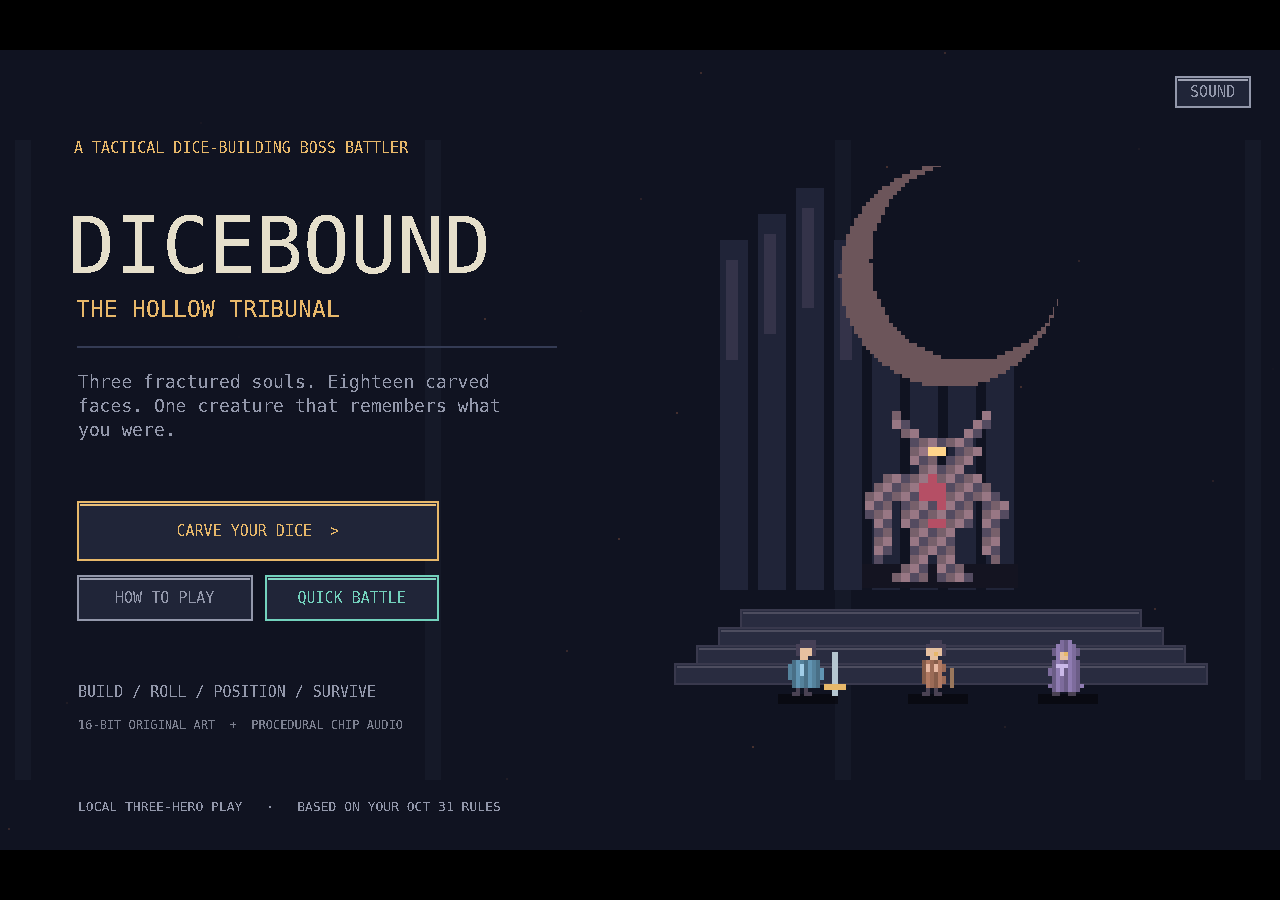
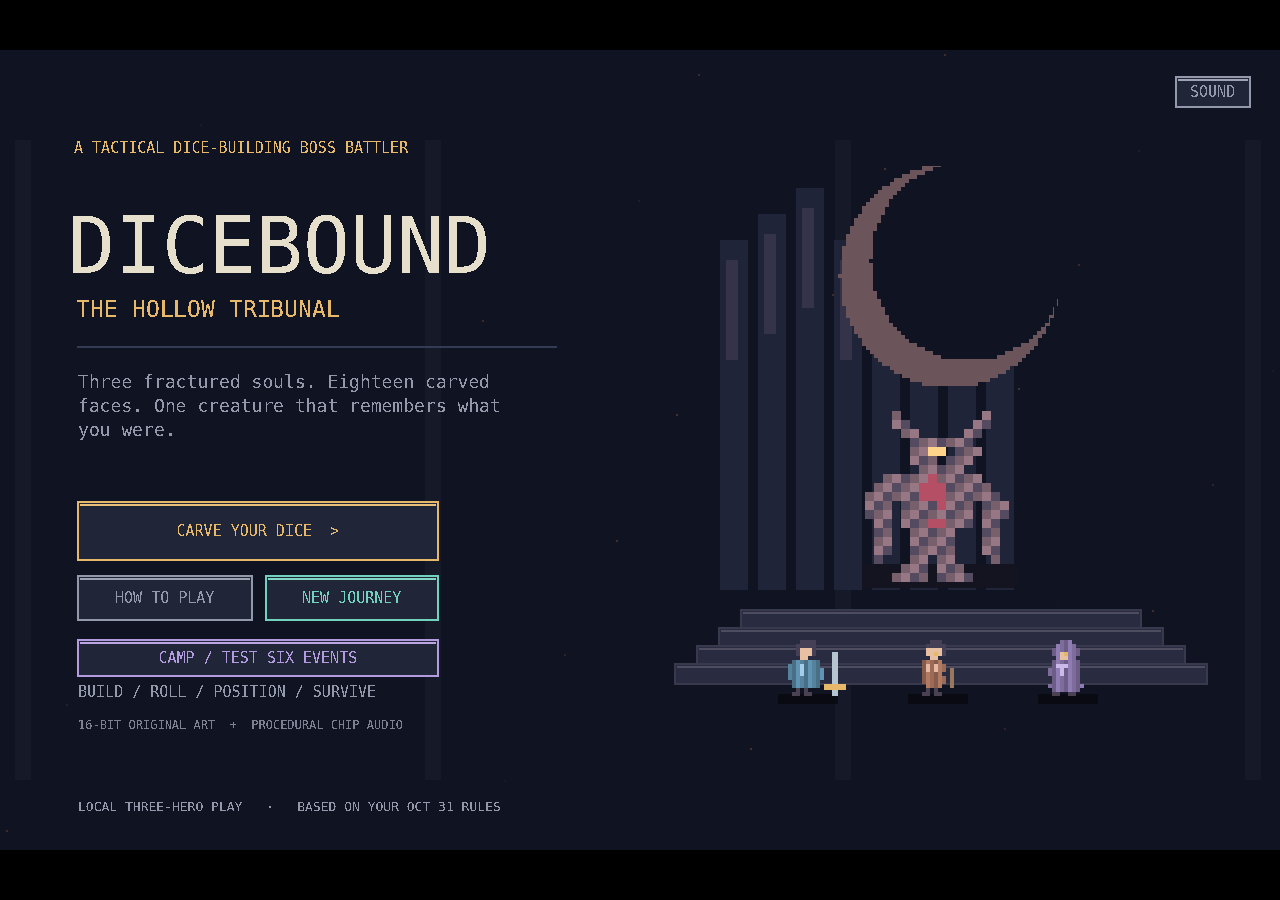
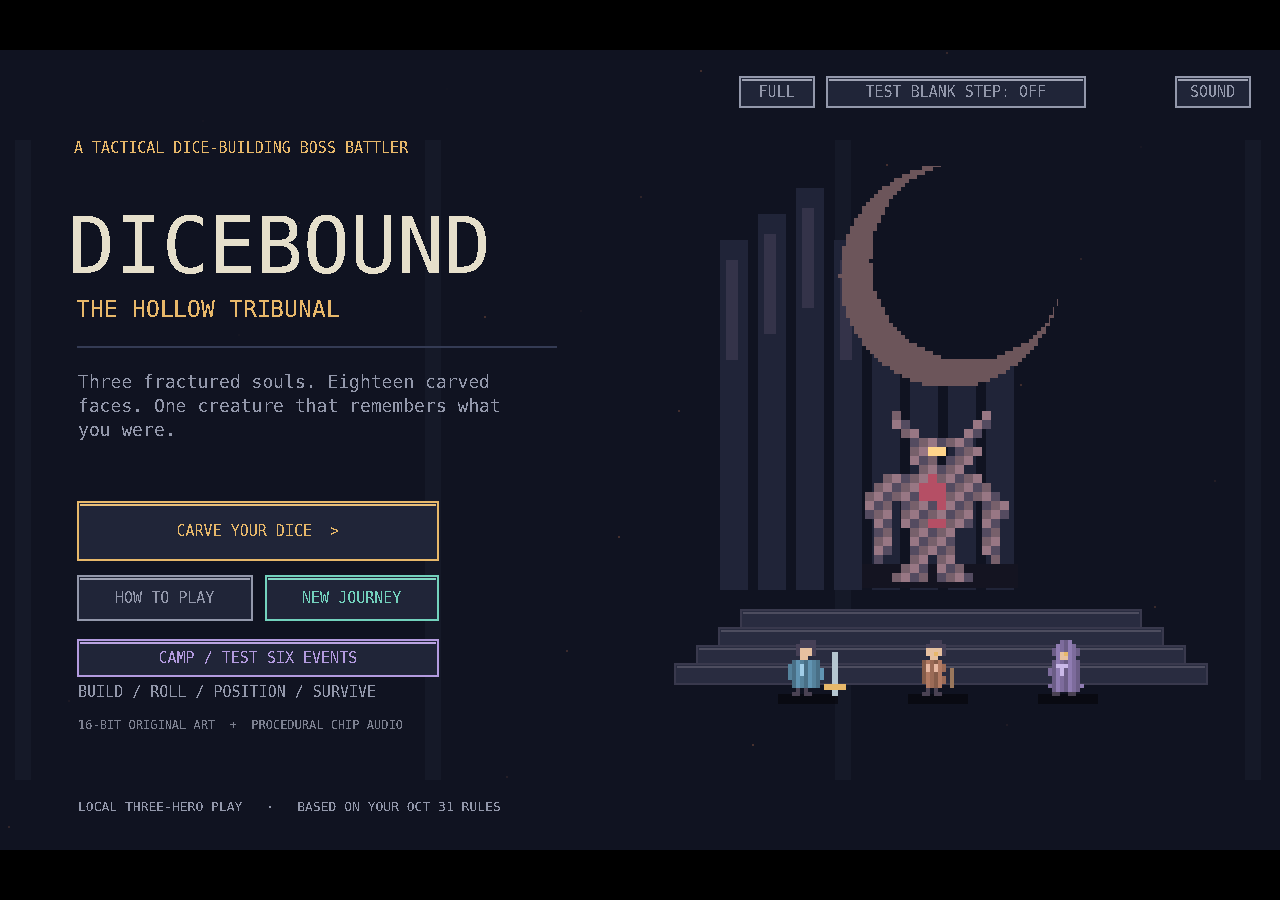
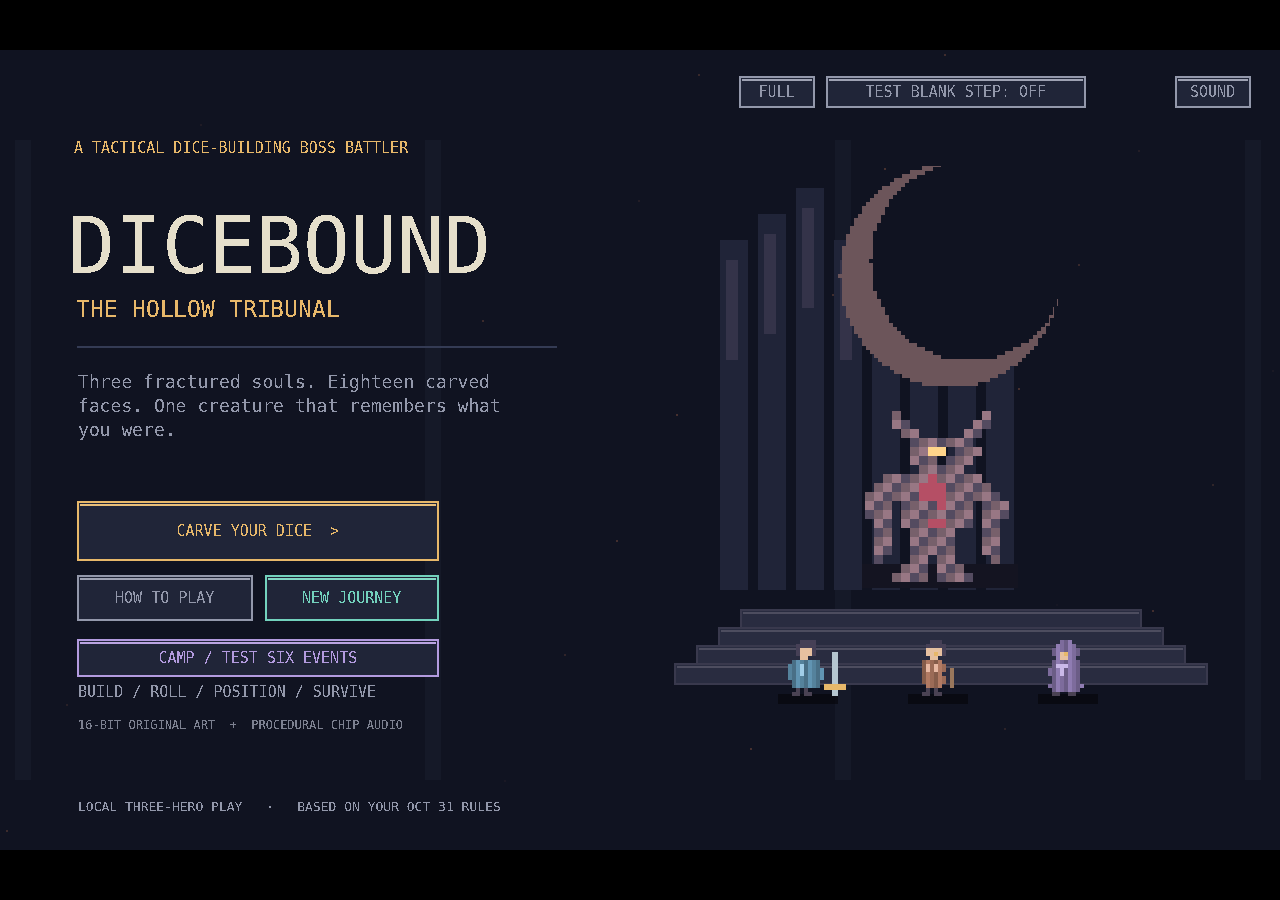
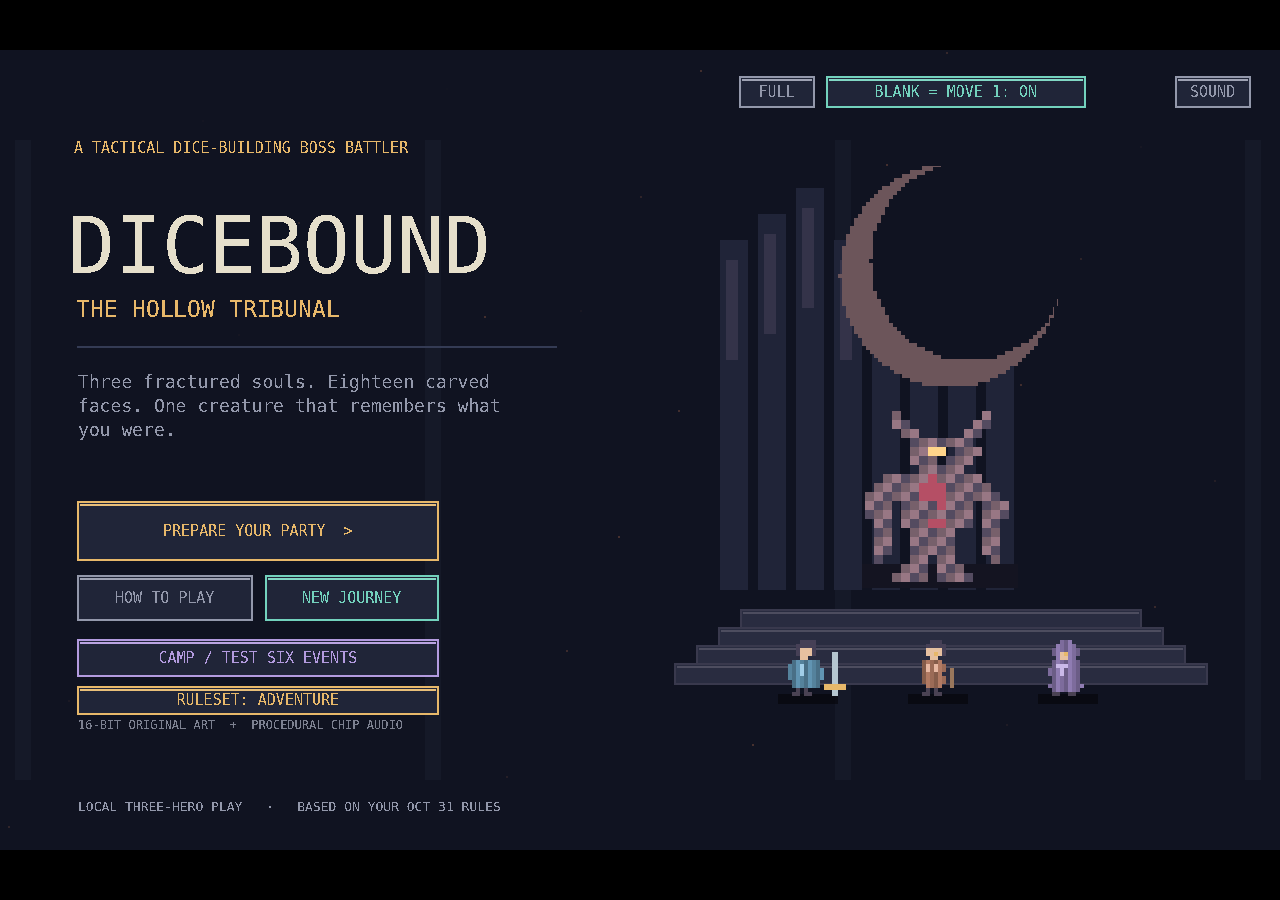
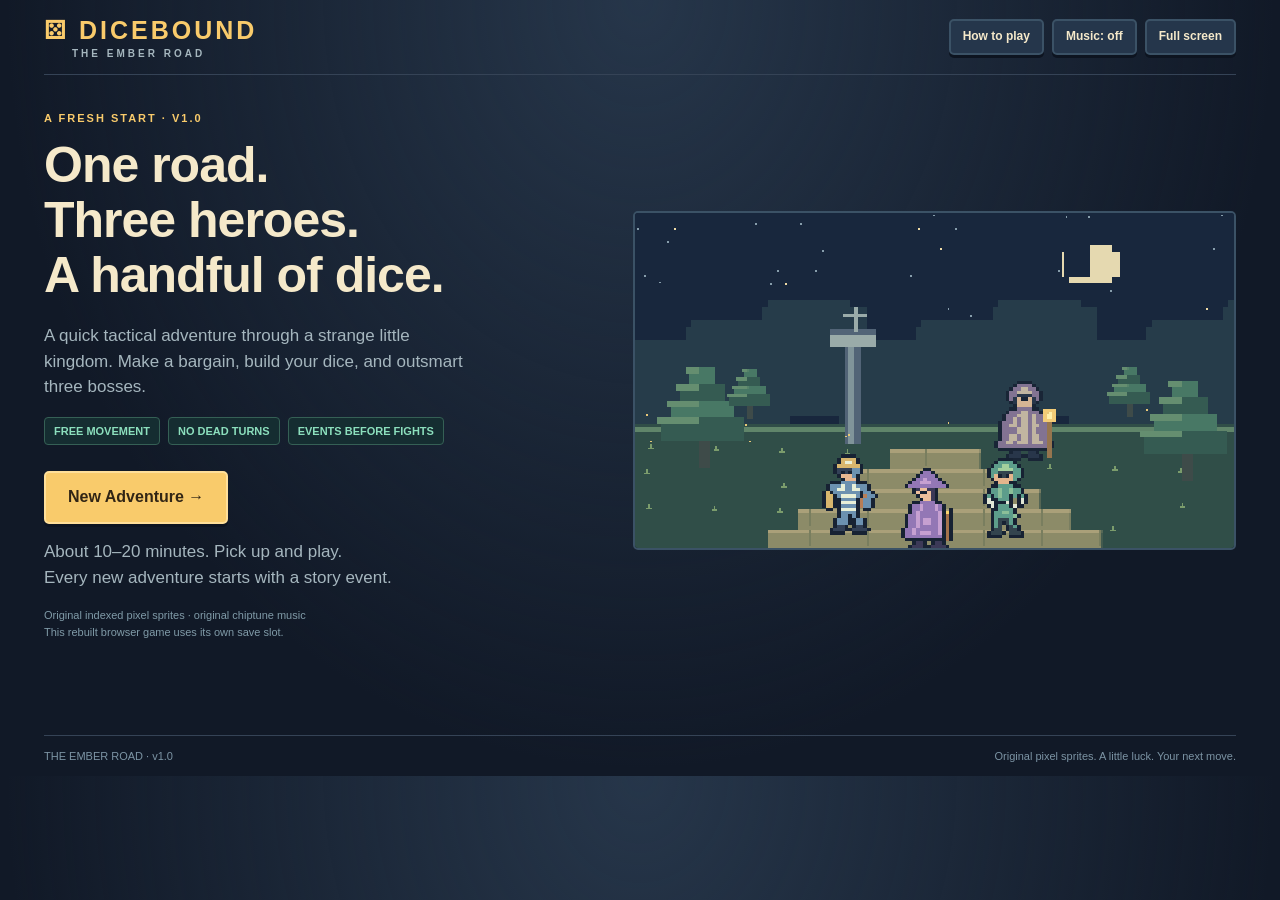
